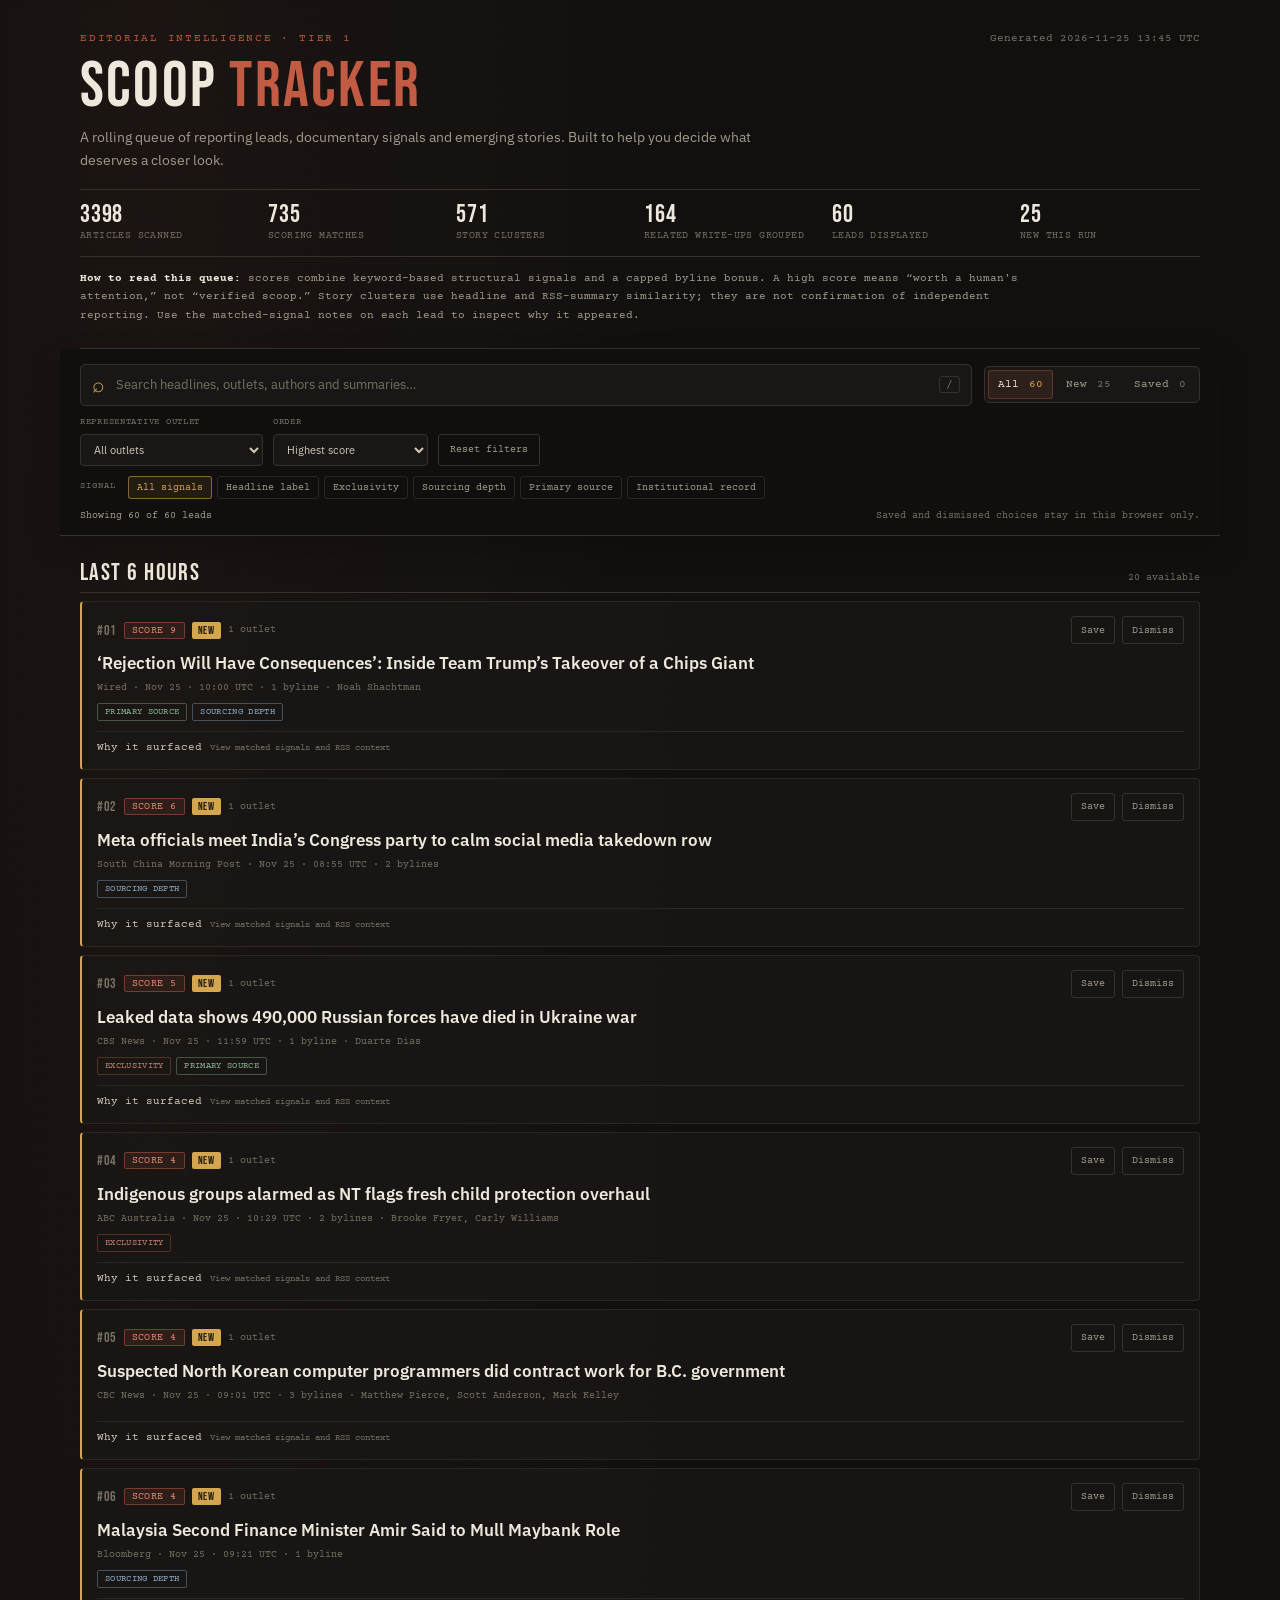
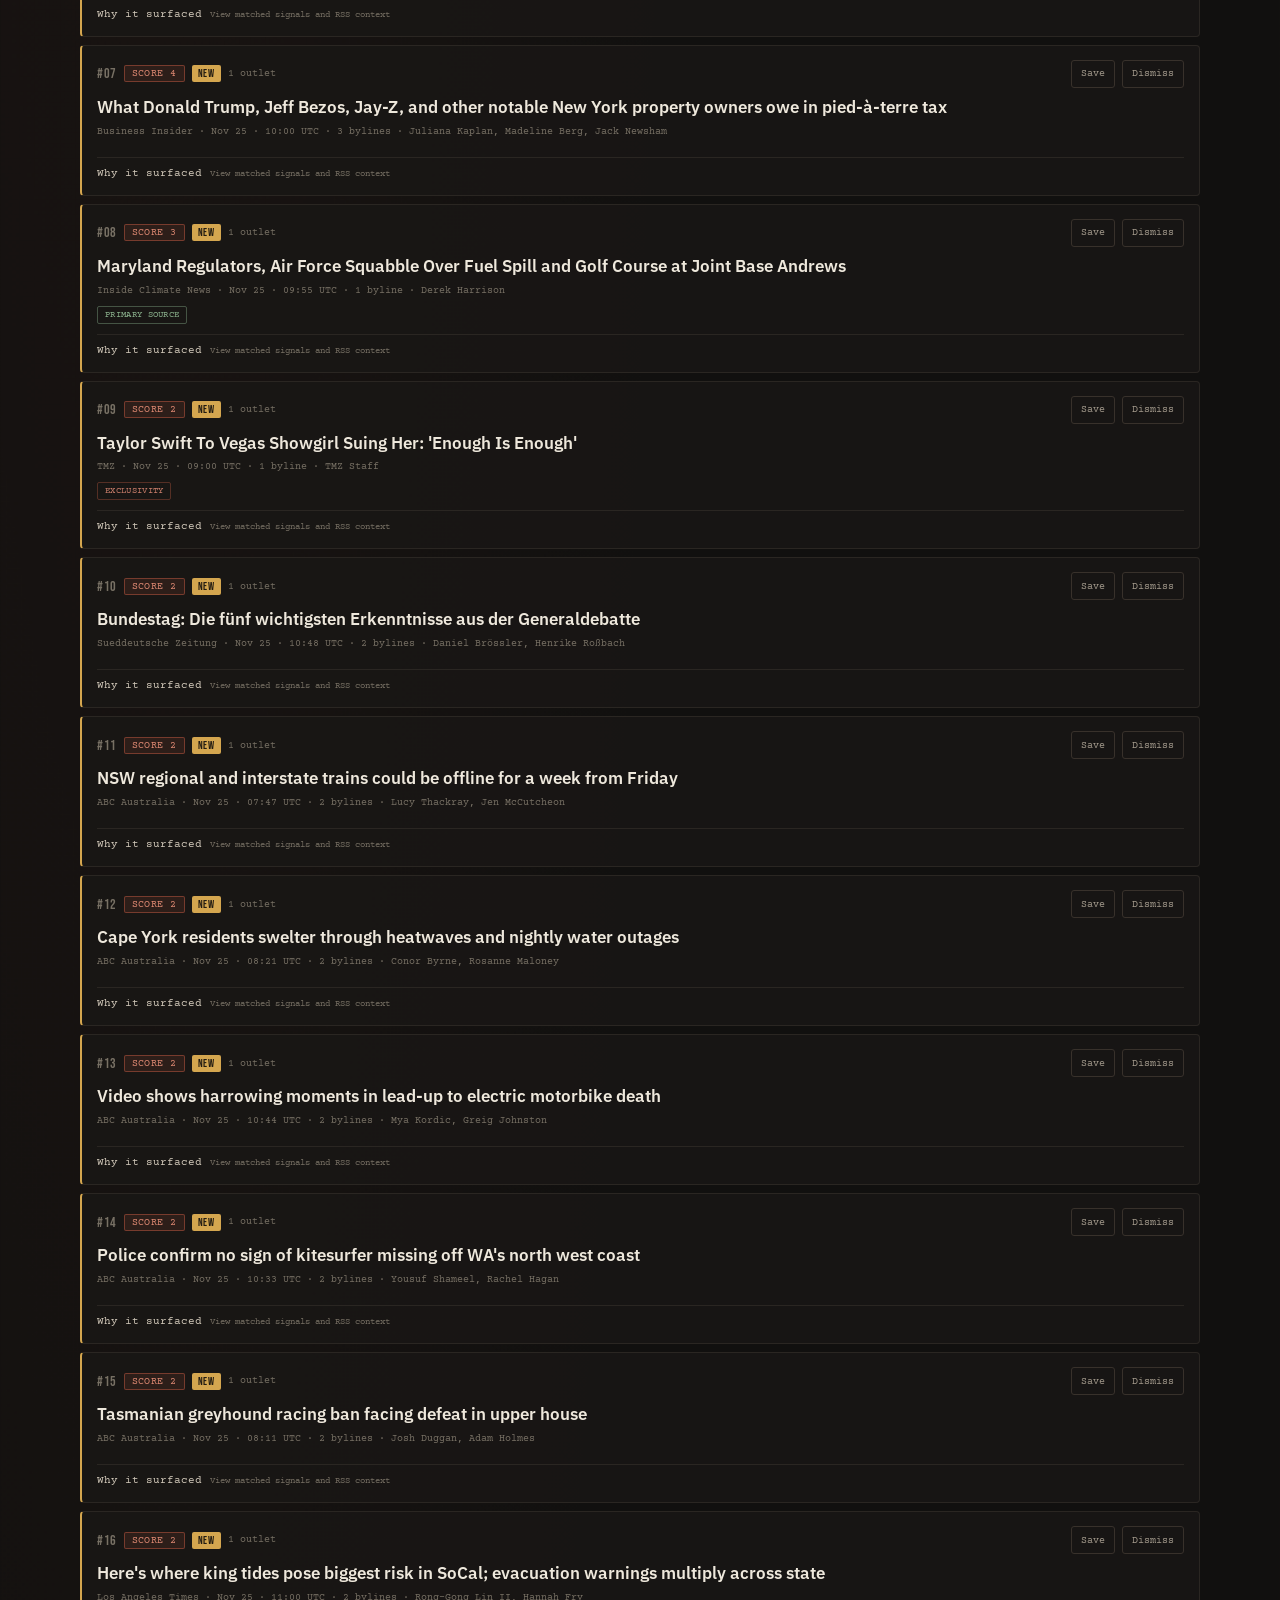
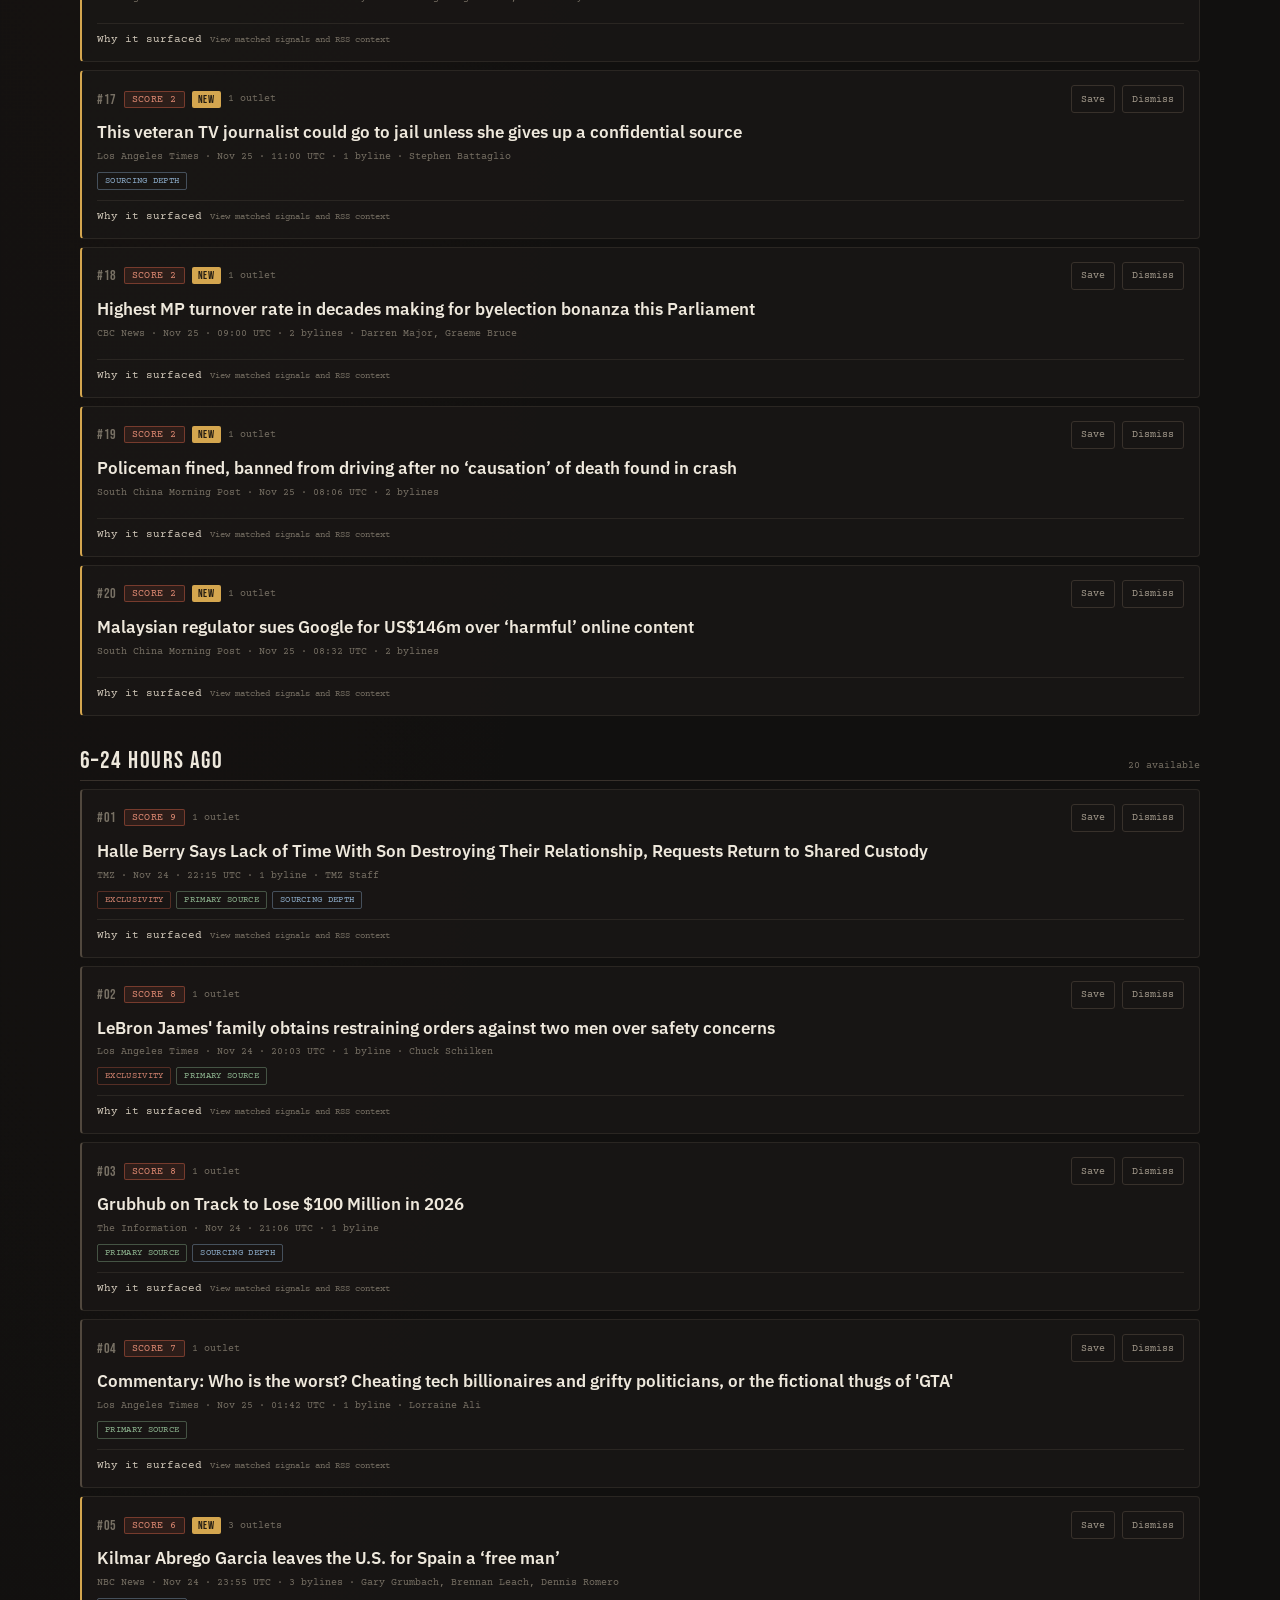
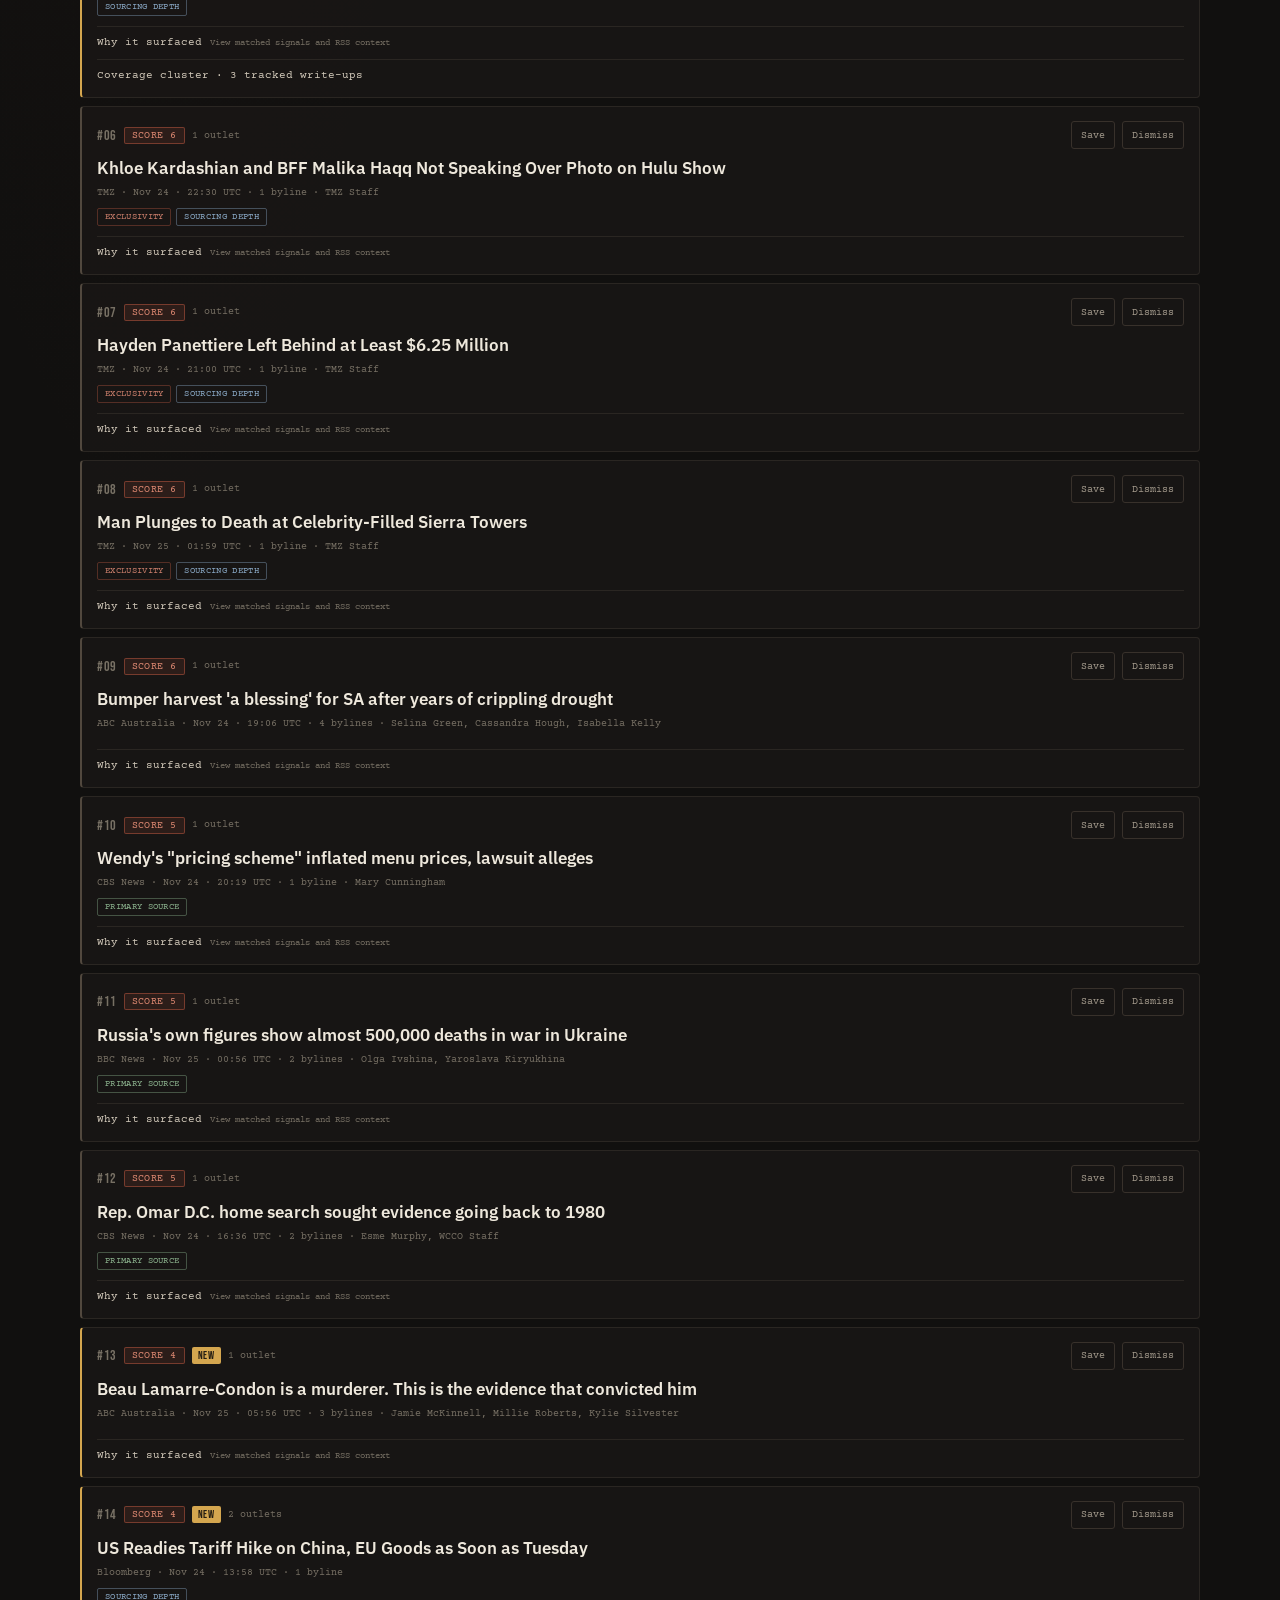
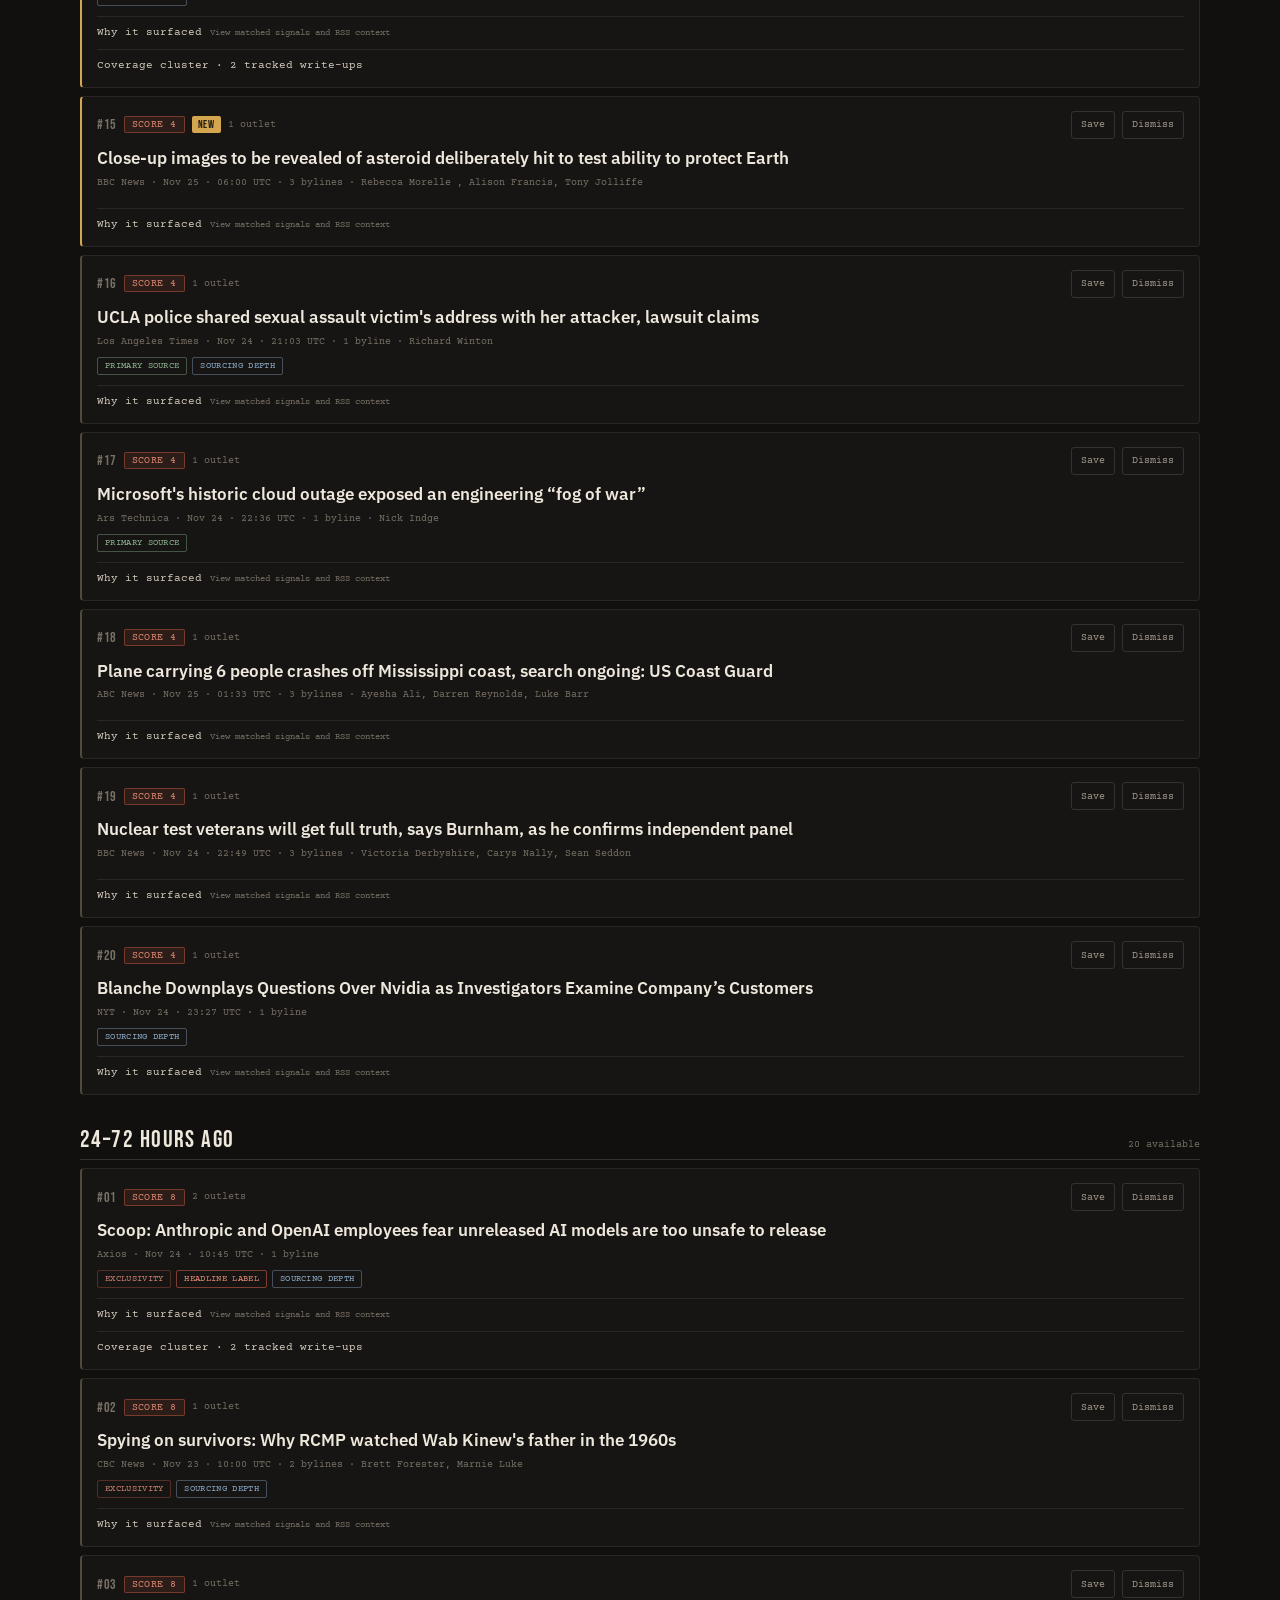
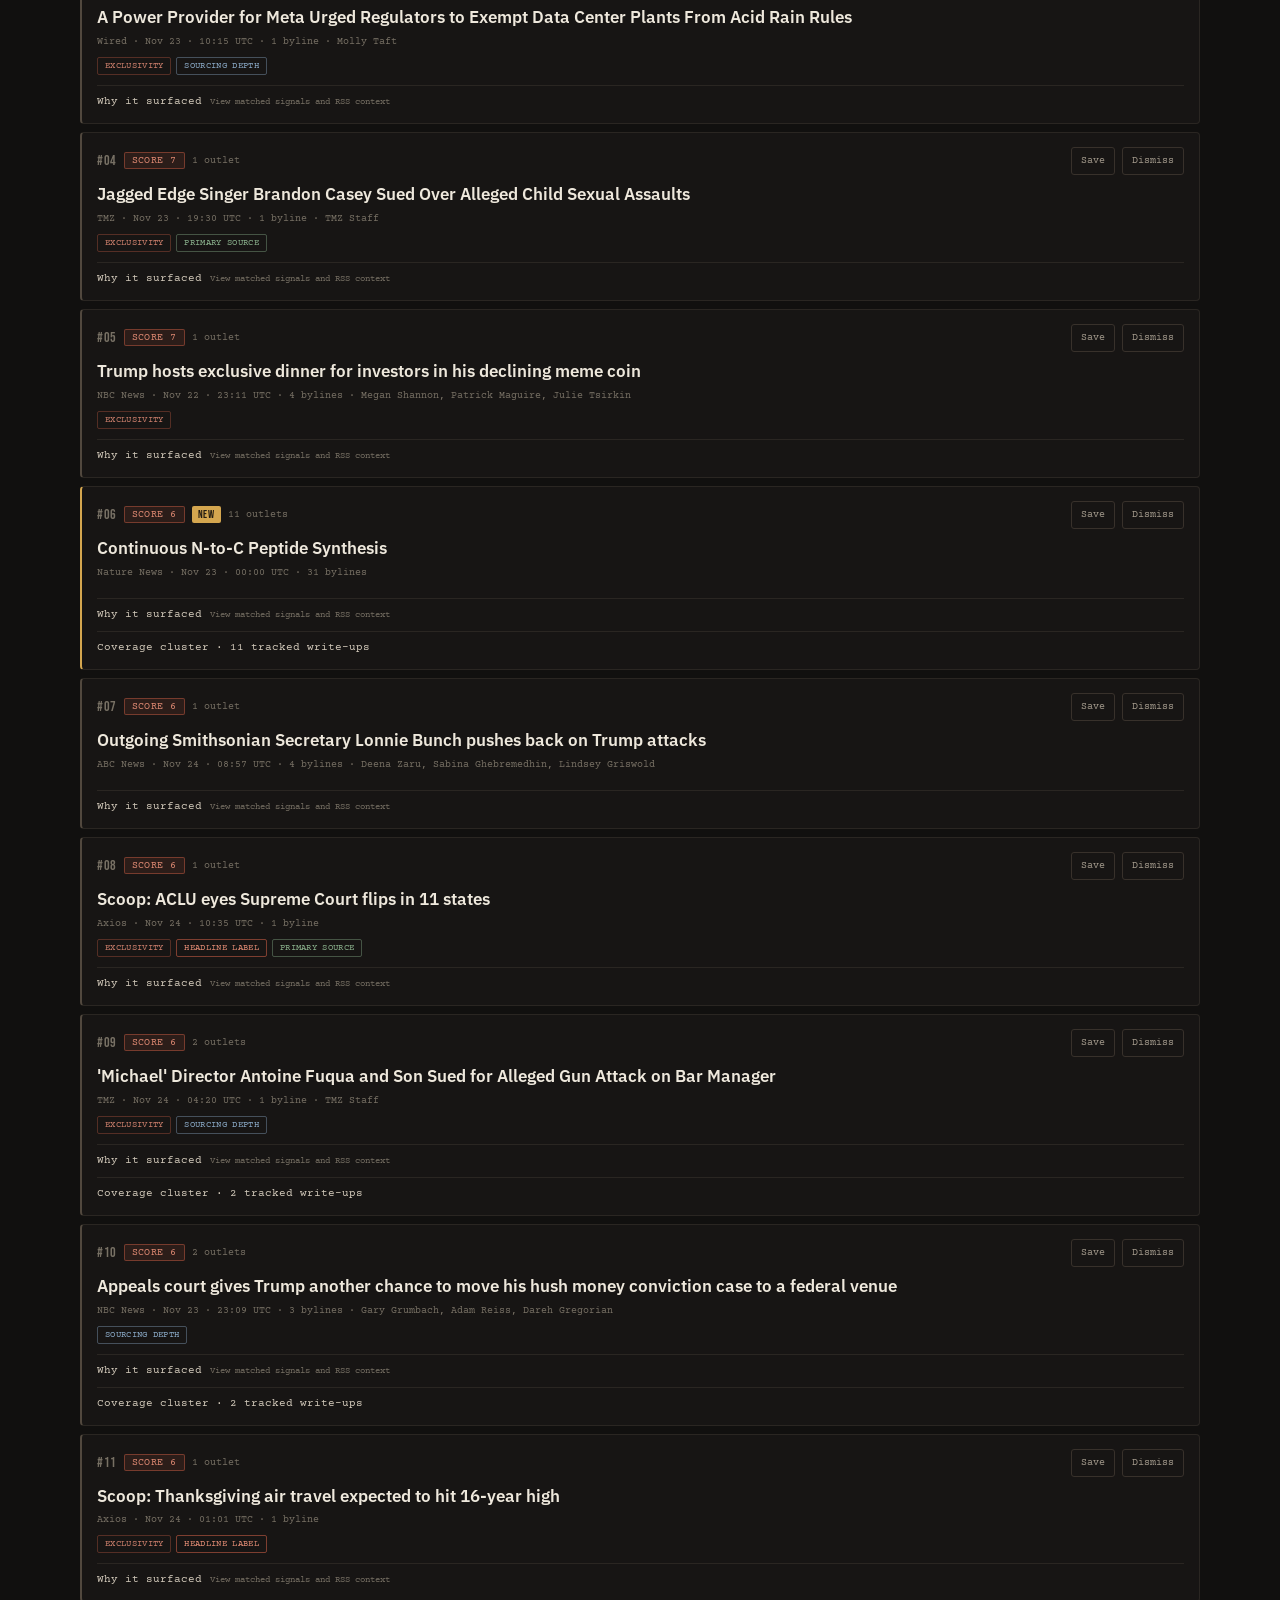
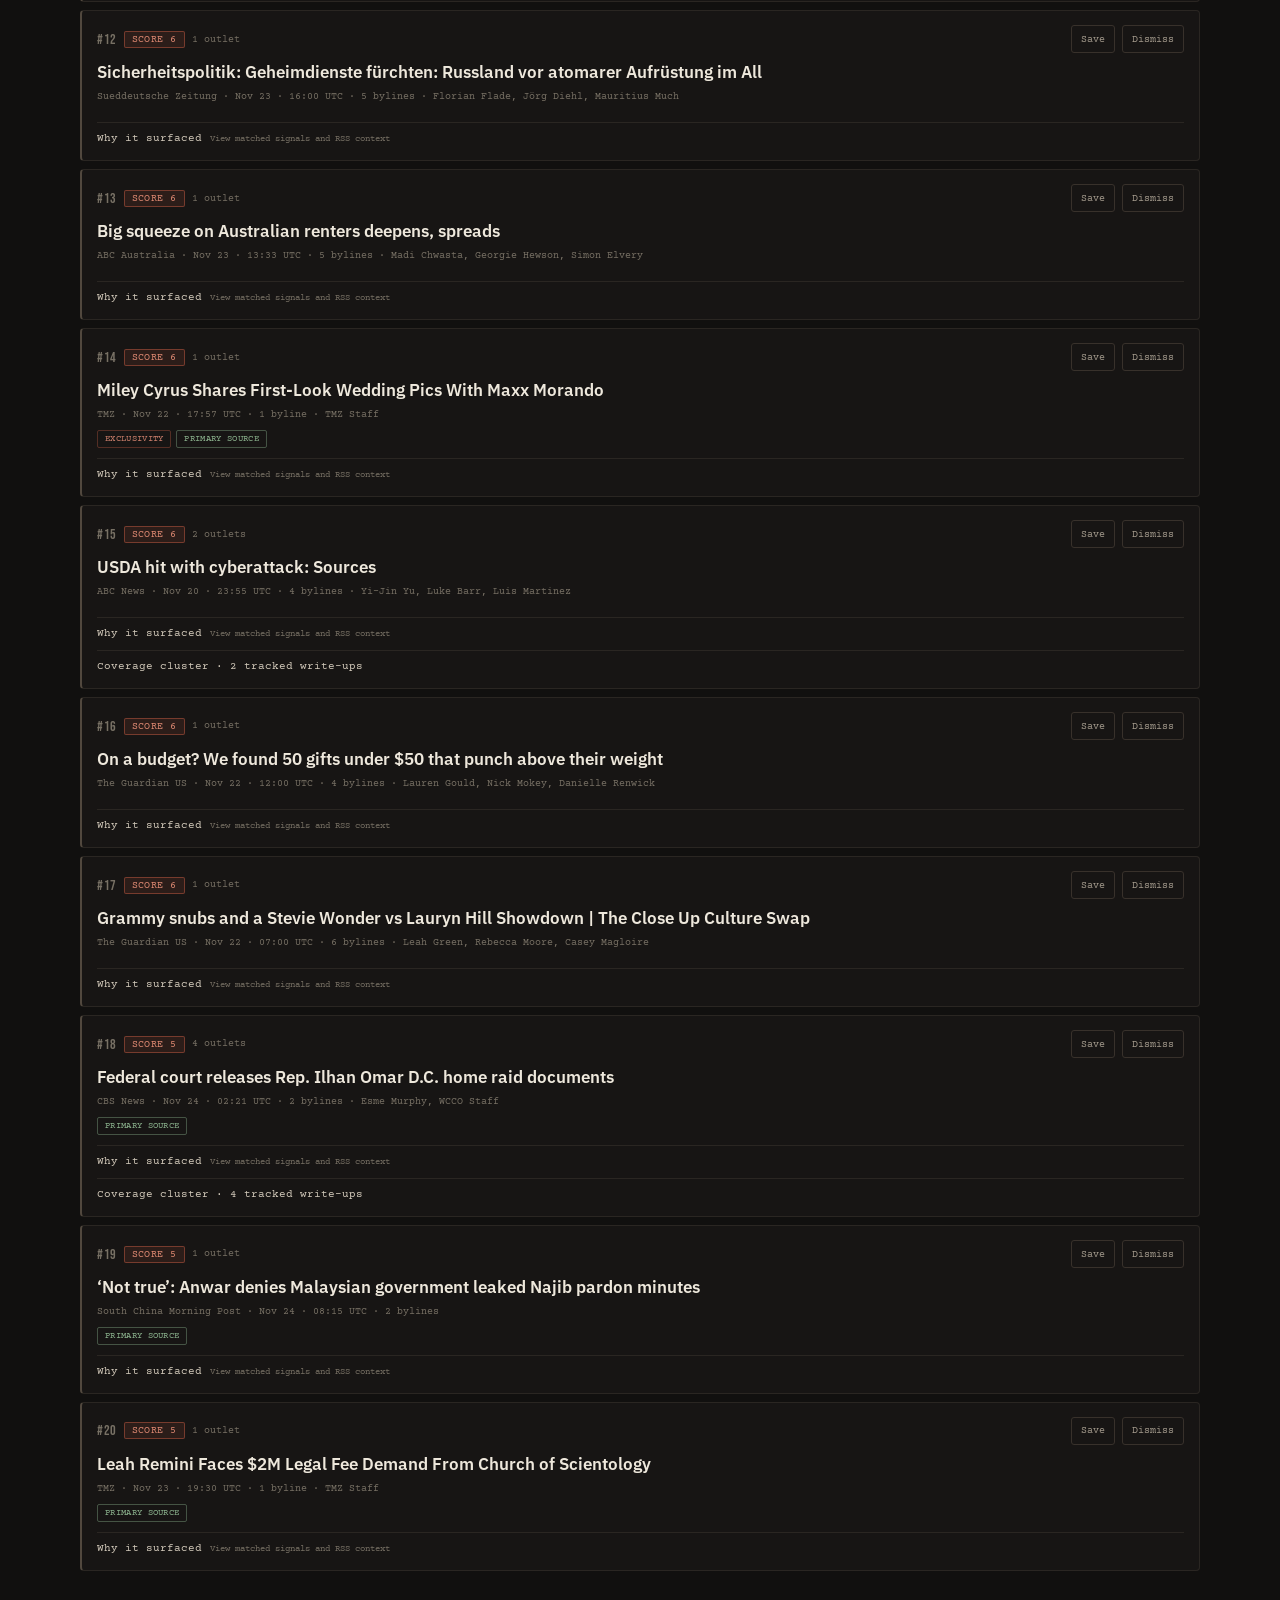
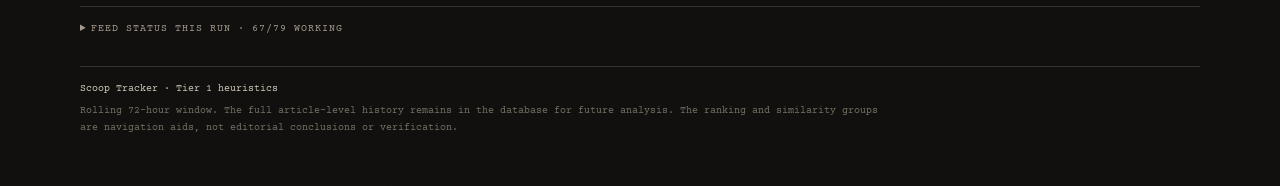
==== scoop_report.html @ 17d6e302 "Scoop tracker run: 2026-11-25 13:45 UTC" ====
<!DOCTYPE html>
<html lang="en">
<head>
<meta charset="UTF-8">
<meta name="viewport" content="width=device-width, initial-scale=1">
<meta name="theme-color" content="#12110f">
<title>Scoop Tracker — Investigative Lead Queue</title>
<link rel="preconnect" href="https://fonts.googleapis.com">
<link rel="preconnect" href="https://fonts.gstatic.com" crossorigin>
<link href="https://fonts.googleapis.com/css2?family=Bebas+Neue&family=Courier+Prime:wght@400;700&family=IBM+Plex+Sans:wght@400;500;600;700&display=swap" rel="stylesheet">
<link rel="stylesheet" href="assets/report.css">
<script src="assets/report.js" defer></script>
</head>
<body>
<div class="wrap">
  <header class="masthead">
    <div class="masthead-top">
      <span class="eyebrow">Editorial intelligence · Tier 1</span>
      <span class="generated">Generated 2026-11-25 13:45 UTC</span>
    </div>
    <h1>SCOOP <span>TRACKER</span></h1>
    <p class="dek">A rolling queue of reporting leads, documentary signals and emerging stories. Built to help you decide what deserves a closer look.</p>
    <div class="stats">
      <div class="stat"><b>3398</b><span>articles scanned</span></div>
      <div class="stat"><b>735</b><span>scoring matches</span></div>
      <div class="stat"><b>571</b><span>story clusters</span></div>
      <div class="stat"><b>164</b><span>related write-ups grouped</span></div>
      <div class="stat"><b>60</b><span>leads displayed</span></div>
      <div class="stat"><b>25</b><span>new this run</span></div>
    </div>
    <div class="score-legend">
      <strong>How to read this queue:</strong> scores combine keyword-based structural signals and a capped byline bonus.
      A high score means “worth a human's attention,” not “verified scoop.” Story clusters use headline and RSS-summary
      similarity; they are not confirmation of independent reporting. Use the matched-signal notes on each lead to inspect
      why it appeared.
    </div>
  </header>

  <section class="triage" aria-label="Story triage controls">
    <div class="triage-primary">
      <label class="search-box" for="story-search">
        <span class="search-icon" aria-hidden="true">⌕</span>
        <input id="story-search" type="search" placeholder="Search headlines, outlets, authors and summaries…" autocomplete="off">
        <kbd>/</kbd>
      </label>
      <div class="view-switch" role="group" aria-label="Story view">
        <button type="button" class="view-button is-active" data-view="all" aria-pressed="true">All <span data-view-count="all">60</span></button>
        <button type="button" class="view-button" data-view="new" aria-pressed="false">New <span data-view-count="new">25</span></button>
        <button type="button" class="view-button" data-view="saved" aria-pressed="false">Saved <span data-view-count="saved">0</span></button>
        <button type="button" class="view-button" data-view="dismissed" aria-pressed="false">Dismissed <span data-view-count="dismissed">0</span></button>
      </div>
    </div>
    <div class="triage-secondary">
      <label class="select-label">Representative outlet
        <select id="source-filter"><option value="">All outlets</option></select>
      </label>
      <label class="select-label">Order
        <select id="sort-by">
          <option value="score">Highest score</option>
          <option value="newest">Newest first</option>
          <option value="source">Outlet A–Z</option>
        </select>
      </label>
      <button type="button" class="reset-button" id="reset-filters">Reset filters</button>
    </div>
    <div class="signal-filter-row">
      <span class="filter-label">Signal</span>
      <div class="signal-filters" id="signal-filters" role="group" aria-label="Filter by signal">
        <button type="button" class="signal-button is-active" data-signal="all" aria-pressed="true">All signals</button>
        <button type="button" class="signal-button" data-signal="headline_label" aria-pressed="false">Headline label</button>
        <button type="button" class="signal-button" data-signal="exclusivity" aria-pressed="false">Exclusivity</button>
        <button type="button" class="signal-button" data-signal="sourcing_depth" aria-pressed="false">Sourcing depth</button>
        <button type="button" class="signal-button" data-signal="primary_source" aria-pressed="false">Primary source</button>
        <button type="button" class="signal-button" data-signal="institutional_record" aria-pressed="false">Institutional record</button>
      </div>
    </div>
    <div class="results-line">
      <span id="results-summary" role="status" aria-live="polite">Showing 60 of 60 leads</span>
      <span class="local-note">Saved and dismissed choices stay in this browser only.</span>
    </div>
  </section>

  <main id="story-results">
    
  <section class="bucket" data-bucket>
    <div class="bucket-heading">
      <h2 class="bucket-title">Last 6 Hours</h2>
      <span class="bucket-count" data-bucket-count>20 shown · 74 available</span>
    </div>
    <div class="story-list">
        <article class="story-card is-new" data-story-card
          data-source="Wired" data-sources="[&quot;Wired&quot;]"
          data-tags="primary_source sourcing_depth" data-new="true"
          data-score="9" data-time="1795600800" data-story-urls="[&quot;https://www.wired.com/story/inside-trumps-demands-to-another-chips-ceo/&quot;]">
          <div class="story-topline">
            <div class="story-rankline">
              <span class="rank">#01</span>
              <span class="score-badge">SCORE 9</span>
              <span class="badge-new">NEW</span>
              <span class="cluster-count">1 outlet</span>
            </div>
            <div class="story-actions">
              <button type="button" class="action-button save-button" data-action="save" aria-pressed="false">Save</button>
              <button type="button" class="action-button dismiss-button" data-action="dismiss">Dismiss</button>
            </div>
          </div>
          <a class="story-title" href="https://www.wired.com/story/inside-trumps-demands-to-another-chips-ceo/" target="_blank" rel="noopener noreferrer">‘Rejection Will Have Consequences’: Inside Team Trump’s Takeover of a Chips Giant</a>
          <div class="meta">Wired · Nov 25 · 10:00 UTC · 1 byline · Noah Shachtman</div>
          <div class="tags"><span class="tag tag-primary_source">primary source</span><span class="tag tag-sourcing_depth">sourcing depth</span></div>
          <details class="story-context">
            <summary>Why it surfaced <span>View matched signals and RSS context</span></summary>
            <div class="context-body">
              <div class="context-section">
                <h3>Matched scoring signals</h3>
                <ul class="signal-explanations"><li><strong>Primary Source.</strong> The text references documentary or first-hand material such as court filings, FOIA, leaked material, whistleblowers or regulatory filings. A mention does not mean the underlying record was independently checked.</li><li><strong>Sourcing Depth.</strong> The text contains language associated with deeper sourcing, such as people familiar with a matter, anonymous sourcing, documents obtained or reviewed, or a declined request for comment. The match does not establish the source&#x27;s quality.</li><li><strong>Byline credit: +0.</strong> No additional-byline bonus was applied.</li></ul>
                <p class="score-caution">The displayed score is the sum of matched keyword markers and any byline bonus. Individual marker weights are not stored in the report database, so this explains the category-level matches rather than claiming an exact phrase-by-phrase breakdown.</p>
              </div>
              <div class="context-section">
                <h3>RSS summary</h3>
                <p class="summary-text">Donald Trump’s dealings with Intel reveal yet another government-led pressure campaign involving a private company, court documents show.</p>
              </div>
            </div>
          </details>
          
        </article>
        <article class="story-card is-new" data-story-card
          data-source="South China Morning Post" data-sources="[&quot;South China Morning Post&quot;]"
          data-tags="sourcing_depth" data-new="true"
          data-score="6" data-time="1795596934" data-story-urls="[&quot;https://www.scmp.com/news/asia/south-asia/article/3375747/meta-officials-meet-indias-congress-party-calm-social-media-takedown-row&quot;]">
          <div class="story-topline">
            <div class="story-rankline">
              <span class="rank">#02</span>
              <span class="score-badge">SCORE 6</span>
              <span class="badge-new">NEW</span>
              <span class="cluster-count">1 outlet</span>
            </div>
            <div class="story-actions">
              <button type="button" class="action-button save-button" data-action="save" aria-pressed="false">Save</button>
              <button type="button" class="action-button dismiss-button" data-action="dismiss">Dismiss</button>
            </div>
          </div>
          <a class="story-title" href="https://www.scmp.com/news/asia/south-asia/article/3375747/meta-officials-meet-indias-congress-party-calm-social-media-takedown-row" target="_blank" rel="noopener noreferrer">Meta officials meet India’s Congress party to calm social media takedown row</a>
          <div class="meta">South China Morning Post · Nov 25 · 08:55 UTC · 2 bylines</div>
          <div class="tags"><span class="tag tag-sourcing_depth">sourcing depth</span></div>
          <details class="story-context">
            <summary>Why it surfaced <span>View matched signals and RSS context</span></summary>
            <div class="context-body">
              <div class="context-section">
                <h3>Matched scoring signals</h3>
                <ul class="signal-explanations"><li><strong>Sourcing Depth.</strong> The text contains language associated with deeper sourcing, such as people familiar with a matter, anonymous sourcing, documents obtained or reviewed, or a declined request for comment. The match does not establish the source&#x27;s quality.</li><li><strong>Byline credit: +2.</strong> 2 bylines; the bonus is two points per additional byline, capped at six.</li></ul>
                <p class="score-caution">The displayed score is the sum of matched keyword markers and any byline bonus. Individual marker weights are not stored in the report database, so this explains the category-level matches rather than claiming an exact phrase-by-phrase breakdown.</p>
              </div>
              <div class="context-section">
                <h3>RSS summary</h3>
                <p class="summary-text">Meta Platforms’ top executives in India held closed-door talks ⁠with the country’s opposition Congress party as the two sides try to defuse protests against the US firm’s content moderation practices, four people familiar with the matter have said. Meta’s Aman Jain and Natasha Jog, two key executives in India, represented the company at the meeting at Congress headquarters on ‌Tuesday, one person said. They raised concerns about protests targeting Meta’s offices and the depiction of CEO Mark...</p>
              </div>
            </div>
          </details>
          
        </article>
        <article class="story-card is-new" data-story-card
          data-source="CBS News" data-sources="[&quot;CBS News&quot;]"
          data-tags="exclusivity primary_source" data-new="true"
          data-score="5" data-time="1795607994" data-story-urls="[&quot;https://www.cbsnews.com/news/russia-ukraine-war-russian-soldier-death-toll-data-leak/&quot;]">
          <div class="story-topline">
            <div class="story-rankline">
              <span class="rank">#03</span>
              <span class="score-badge">SCORE 5</span>
              <span class="badge-new">NEW</span>
              <span class="cluster-count">1 outlet</span>
            </div>
            <div class="story-actions">
              <button type="button" class="action-button save-button" data-action="save" aria-pressed="false">Save</button>
              <button type="button" class="action-button dismiss-button" data-action="dismiss">Dismiss</button>
            </div>
          </div>
          <a class="story-title" href="https://www.cbsnews.com/news/russia-ukraine-war-russian-soldier-death-toll-data-leak/" target="_blank" rel="noopener noreferrer">Leaked data shows 490,000 Russian forces have died in Ukraine war</a>
          <div class="meta">CBS News · Nov 25 · 11:59 UTC · 1 byline · Duarte  Dias</div>
          <div class="tags"><span class="tag tag-exclusivity">exclusivity</span><span class="tag tag-primary_source">primary source</span></div>
          <details class="story-context">
            <summary>Why it surfaced <span>View matched signals and RSS context</span></summary>
            <div class="context-body">
              <div class="context-section">
                <h3>Matched scoring signals</h3>
                <ul class="signal-explanations"><li><strong>Exclusivity.</strong> Exclusivity language appears in the headline, RSS summary or extracted article text—for example “exclusive”, “can reveal” or “has obtained”. The wording can be self-asserted.</li><li><strong>Primary Source.</strong> The text references documentary or first-hand material such as court filings, FOIA, leaked material, whistleblowers or regulatory filings. A mention does not mean the underlying record was independently checked.</li><li><strong>Byline credit: +0.</strong> No additional-byline bonus was applied.</li></ul>
                <p class="score-caution">The displayed score is the sum of matched keyword markers and any byline bonus. Individual marker weights are not stored in the report database, so this explains the category-level matches rather than claiming an exact phrase-by-phrase breakdown.</p>
              </div>
              <div class="context-section">
                <h3>RSS summary</h3>
                <p class="summary-text">Russian government data obtained by pro-Ukraine hackers and analyzed by the BBC indicates that Russia has lost at least 490,334 soldiers during its war on Ukraine.</p>
              </div>
            </div>
          </details>
          
        </article>
        <article class="story-card is-new" data-story-card
          data-source="ABC Australia" data-sources="[&quot;ABC Australia&quot;]"
          data-tags="exclusivity" data-new="true"
          data-score="4" data-time="1795602549" data-story-urls="[&quot;https://www.abc.net.au/news/2026-11-25/indigenous-advocates-concerned-about-child-protection-overhaul/107424898&quot;]">
          <div class="story-topline">
            <div class="story-rankline">
              <span class="rank">#04</span>
              <span class="score-badge">SCORE 4</span>
              <span class="badge-new">NEW</span>
              <span class="cluster-count">1 outlet</span>
            </div>
            <div class="story-actions">
              <button type="button" class="action-button save-button" data-action="save" aria-pressed="false">Save</button>
              <button type="button" class="action-button dismiss-button" data-action="dismiss">Dismiss</button>
            </div>
          </div>
          <a class="story-title" href="https://www.abc.net.au/news/2026-11-25/indigenous-advocates-concerned-about-child-protection-overhaul/107424898" target="_blank" rel="noopener noreferrer">Indigenous groups alarmed as NT flags fresh child protection overhaul</a>
          <div class="meta">ABC Australia · Nov 25 · 10:29 UTC · 2 bylines · Brooke Fryer, Carly Williams</div>
          <div class="tags"><span class="tag tag-exclusivity">exclusivity</span></div>
          <details class="story-context">
            <summary>Why it surfaced <span>View matched signals and RSS context</span></summary>
            <div class="context-body">
              <div class="context-section">
                <h3>Matched scoring signals</h3>
                <ul class="signal-explanations"><li><strong>Exclusivity.</strong> Exclusivity language appears in the headline, RSS summary or extracted article text—for example “exclusive”, “can reveal” or “has obtained”. The wording can be self-asserted.</li><li><strong>Byline credit: +2.</strong> 2 bylines; the bonus is two points per additional byline, capped at six.</li></ul>
                <p class="score-caution">The displayed score is the sum of matched keyword markers and any byline bonus. Individual marker weights are not stored in the report database, so this explains the category-level matches rather than claiming an exact phrase-by-phrase breakdown.</p>
              </div>
              <div class="context-section">
                <h3>RSS summary</h3>
                <p class="summary-text">The Northern Territory is considering further child protection changes that would limit judicial oversight of care arrangements and give child protection workers the ability to issue domestic violence orders, the ABC can reveal.</p>
              </div>
            </div>
          </details>
          
        </article>
        <article class="story-card is-new" data-story-card
          data-source="CBC News" data-sources="[&quot;CBC News&quot;]"
          data-tags="" data-new="true"
          data-score="4" data-time="1795597307" data-story-urls="[&quot;https://www.cbc.ca/news/canada/suspected-north-korean-computer-programmers-british-columbia-government-9.7433830?cmp=rss&quot;]">
          <div class="story-topline">
            <div class="story-rankline">
              <span class="rank">#05</span>
              <span class="score-badge">SCORE 4</span>
              <span class="badge-new">NEW</span>
              <span class="cluster-count">1 outlet</span>
            </div>
            <div class="story-actions">
              <button type="button" class="action-button save-button" data-action="save" aria-pressed="false">Save</button>
              <button type="button" class="action-button dismiss-button" data-action="dismiss">Dismiss</button>
            </div>
          </div>
          <a class="story-title" href="https://www.cbc.ca/news/canada/suspected-north-korean-computer-programmers-british-columbia-government-9.7433830?cmp=rss" target="_blank" rel="noopener noreferrer">Suspected North Korean computer programmers did contract work for B.C. government</a>
          <div class="meta">CBC News · Nov 25 · 09:01 UTC · 3 bylines · Matthew Pierce, Scott Anderson, Mark Kelley</div>
          <div class="tags"></div>
          <details class="story-context">
            <summary>Why it surfaced <span>View matched signals and RSS context</span></summary>
            <div class="context-body">
              <div class="context-section">
                <h3>Matched scoring signals</h3>
                <ul class="signal-explanations"><li><strong>Byline credit: +4.</strong> 3 bylines; the bonus is two points per additional byline, capped at six.</li></ul>
                <p class="score-caution">The displayed score is the sum of matched keyword markers and any byline bonus. Individual marker weights are not stored in the report database, so this explains the category-level matches rather than claiming an exact phrase-by-phrase breakdown.</p>
              </div>
              <div class="context-section">
                <h3>RSS summary</h3>
                <p class="summary-empty">No RSS summary was supplied by this outlet.</p>
              </div>
            </div>
          </details>
          
        </article>
        <article class="story-card is-new" data-story-card
          data-source="Bloomberg" data-sources="[&quot;Bloomberg&quot;]"
          data-tags="sourcing_depth" data-new="true"
          data-score="4" data-time="1795598517" data-story-urls="[&quot;https://www.bloomberg.com/news/articles/2026-11-25/malaysia-second-finance-minister-amir-said-to-mull-maybank-role&quot;]">
          <div class="story-topline">
            <div class="story-rankline">
              <span class="rank">#06</span>
              <span class="score-badge">SCORE 4</span>
              <span class="badge-new">NEW</span>
              <span class="cluster-count">1 outlet</span>
            </div>
            <div class="story-actions">
              <button type="button" class="action-button save-button" data-action="save" aria-pressed="false">Save</button>
              <button type="button" class="action-button dismiss-button" data-action="dismiss">Dismiss</button>
            </div>
          </div>
          <a class="story-title" href="https://www.bloomberg.com/news/articles/2026-11-25/malaysia-second-finance-minister-amir-said-to-mull-maybank-role" target="_blank" rel="noopener noreferrer">Malaysia Second Finance Minister Amir Said to Mull Maybank Role</a>
          <div class="meta">Bloomberg · Nov 25 · 09:21 UTC · 1 byline</div>
          <div class="tags"><span class="tag tag-sourcing_depth">sourcing depth</span></div>
          <details class="story-context">
            <summary>Why it surfaced <span>View matched signals and RSS context</span></summary>
            <div class="context-body">
              <div class="context-section">
                <h3>Matched scoring signals</h3>
                <ul class="signal-explanations"><li><strong>Sourcing Depth.</strong> The text contains language associated with deeper sourcing, such as people familiar with a matter, anonymous sourcing, documents obtained or reviewed, or a declined request for comment. The match does not establish the source&#x27;s quality.</li><li><strong>Byline credit: +0.</strong> No additional-byline bonus was applied.</li></ul>
                <p class="score-caution">The displayed score is the sum of matched keyword markers and any byline bonus. Individual marker weights are not stored in the report database, so this explains the category-level matches rather than claiming an exact phrase-by-phrase breakdown.</p>
              </div>
              <div class="context-section">
                <h3>RSS summary</h3>
                <p class="summary-text">Malaysia’s Second Finance Minister Amir Hamzah, a key architect of the nation’s fiscal reforms, is considering joining the country’s biggest bank, Malayan Banking Bhd., when his term as a senator ends next month, according to people familiar with the matter.</p>
              </div>
            </div>
          </details>
          
        </article>
        <article class="story-card is-new" data-story-card
          data-source="Business Insider" data-sources="[&quot;Business Insider&quot;]"
          data-tags="" data-new="true"
          data-score="4" data-time="1795600802" data-story-urls="[&quot;https://www.businessinsider.com/new-york-pied-a-terre-tax-trump-bezos-jay-z-2026-11&quot;]">
          <div class="story-topline">
            <div class="story-rankline">
              <span class="rank">#07</span>
              <span class="score-badge">SCORE 4</span>
              <span class="badge-new">NEW</span>
              <span class="cluster-count">1 outlet</span>
            </div>
            <div class="story-actions">
              <button type="button" class="action-button save-button" data-action="save" aria-pressed="false">Save</button>
              <button type="button" class="action-button dismiss-button" data-action="dismiss">Dismiss</button>
            </div>
          </div>
          <a class="story-title" href="https://www.businessinsider.com/new-york-pied-a-terre-tax-trump-bezos-jay-z-2026-11" target="_blank" rel="noopener noreferrer">What Donald Trump, Jeff Bezos, Jay-Z, and other notable New York property owners owe in pied-à-terre tax</a>
          <div class="meta">Business Insider · Nov 25 · 10:00 UTC · 3 bylines · Juliana Kaplan, Madeline Berg, Jack Newsham</div>
          <div class="tags"></div>
          <details class="story-context">
            <summary>Why it surfaced <span>View matched signals and RSS context</span></summary>
            <div class="context-body">
              <div class="context-section">
                <h3>Matched scoring signals</h3>
                <ul class="signal-explanations"><li><strong>Byline credit: +4.</strong> 3 bylines; the bonus is two points per additional byline, capped at six.</li></ul>
                <p class="score-caution">The displayed score is the sum of matched keyword markers and any byline bonus. Individual marker weights are not stored in the report database, so this explains the category-level matches rather than claiming an exact phrase-by-phrase breakdown.</p>
              </div>
              <div class="context-section">
                <h3>RSS summary</h3>
                <p class="summary-text">New York City will start charging wealthy part-time residents in January. Jeff Bezos and Donald Trump got bills.</p>
              </div>
            </div>
          </details>
          
        </article>
        <article class="story-card is-new" data-story-card
          data-source="Inside Climate News" data-sources="[&quot;Inside Climate News&quot;]"
          data-tags="primary_source" data-new="true"
          data-score="3" data-time="1795600500" data-story-urls="[&quot;https://insideclimatenews.org/news/25112026/joint-base-andrews-jet-fuel-spill-cleanup-golf-course-renovation/&quot;]">
          <div class="story-topline">
            <div class="story-rankline">
              <span class="rank">#08</span>
              <span class="score-badge">SCORE 3</span>
              <span class="badge-new">NEW</span>
              <span class="cluster-count">1 outlet</span>
            </div>
            <div class="story-actions">
              <button type="button" class="action-button save-button" data-action="save" aria-pressed="false">Save</button>
              <button type="button" class="action-button dismiss-button" data-action="dismiss">Dismiss</button>
            </div>
          </div>
          <a class="story-title" href="https://insideclimatenews.org/news/25112026/joint-base-andrews-jet-fuel-spill-cleanup-golf-course-renovation/" target="_blank" rel="noopener noreferrer">Maryland Regulators, Air Force Squabble Over Fuel Spill and Golf Course at Joint Base Andrews</a>
          <div class="meta">Inside Climate News · Nov 25 · 09:55 UTC · 1 byline · Derek Harrison</div>
          <div class="tags"><span class="tag tag-primary_source">primary source</span></div>
          <details class="story-context">
            <summary>Why it surfaced <span>View matched signals and RSS context</span></summary>
            <div class="context-body">
              <div class="context-section">
                <h3>Matched scoring signals</h3>
                <ul class="signal-explanations"><li><strong>Primary Source.</strong> The text references documentary or first-hand material such as court filings, FOIA, leaked material, whistleblowers or regulatory filings. A mention does not mean the underlying record was independently checked.</li><li><strong>Byline credit: +0.</strong> No additional-byline bonus was applied.</li></ul>
                <p class="score-caution">The displayed score is the sum of matched keyword markers and any byline bonus. Individual marker weights are not stored in the report database, so this explains the category-level matches rather than claiming an exact phrase-by-phrase breakdown.</p>
              </div>
              <div class="context-section">
                <h3>RSS summary</h3>
                <p class="summary-text">Recent testing at Joint Base Andrews found a thick layer of jet fuel beneath the airfield, eight months after a spill was detected near Piscataway Creek. But the Air Force and Maryland environmental regulators remain at odds over basic facts of the spill, such as how much fuel was leaked and whether the base skipped […]</p>
              </div>
            </div>
          </details>
          
        </article>
        <article class="story-card is-new" data-story-card
          data-source="TMZ" data-sources="[&quot;TMZ&quot;]"
          data-tags="exclusivity" data-new="true"
          data-score="2" data-time="1795597216" data-story-urls="[&quot;https://www.tmz.com/2026/11/25/taylor-swift-says-enough-is-enough-to-vegas-showgirl-suing-her/&quot;]">
          <div class="story-topline">
            <div class="story-rankline">
              <span class="rank">#09</span>
              <span class="score-badge">SCORE 2</span>
              <span class="badge-new">NEW</span>
              <span class="cluster-count">1 outlet</span>
            </div>
            <div class="story-actions">
              <button type="button" class="action-button save-button" data-action="save" aria-pressed="false">Save</button>
              <button type="button" class="action-button dismiss-button" data-action="dismiss">Dismiss</button>
            </div>
          </div>
          <a class="story-title" href="https://www.tmz.com/2026/11/25/taylor-swift-says-enough-is-enough-to-vegas-showgirl-suing-her/" target="_blank" rel="noopener noreferrer">Taylor Swift To Vegas Showgirl Suing Her: &#x27;Enough Is Enough&#x27;</a>
          <div class="meta">TMZ · Nov 25 · 09:00 UTC · 1 byline · TMZ Staff</div>
          <div class="tags"><span class="tag tag-exclusivity">exclusivity</span></div>
          <details class="story-context">
            <summary>Why it surfaced <span>View matched signals and RSS context</span></summary>
            <div class="context-body">
              <div class="context-section">
                <h3>Matched scoring signals</h3>
                <ul class="signal-explanations"><li><strong>Exclusivity.</strong> Exclusivity language appears in the headline, RSS summary or extracted article text—for example “exclusive”, “can reveal” or “has obtained”. The wording can be self-asserted.</li><li><strong>Byline credit: +0.</strong> No additional-byline bonus was applied.</li></ul>
                <p class="score-caution">The displayed score is the sum of matched keyword markers and any byline bonus. Individual marker weights are not stored in the report database, so this explains the category-level matches rather than claiming an exact phrase-by-phrase breakdown.</p>
              </div>
              <div class="context-section">
                <h3>RSS summary</h3>
                <p class="summary-text">Taylor Swift is sick and tired of dealing with the Las Vegas showgirl suing her over her latest album … and she&#x27;s asking a judge to intervene, TMZ has learned. In new court docs, the entertainer scoffs at showgirl Maren Wade&#x27;s latest attempt to…</p>
              </div>
            </div>
          </details>
          
        </article>
        <article class="story-card is-new" data-story-card
          data-source="Sueddeutsche Zeitung" data-sources="[&quot;Sueddeutsche Zeitung&quot;]"
          data-tags="" data-new="true"
          data-score="2" data-time="1795603732" data-story-urls="[&quot;https://www.sueddeutsche.de/politik/bundestag-generaldebatte-haushalt-friedrich-merz-wichtigste-erkenntnisse-li.3585872&quot;]">
          <div class="story-topline">
            <div class="story-rankline">
              <span class="rank">#10</span>
              <span class="score-badge">SCORE 2</span>
              <span class="badge-new">NEW</span>
              <span class="cluster-count">1 outlet</span>
            </div>
            <div class="story-actions">
              <button type="button" class="action-button save-button" data-action="save" aria-pressed="false">Save</button>
              <button type="button" class="action-button dismiss-button" data-action="dismiss">Dismiss</button>
            </div>
          </div>
          <a class="story-title" href="https://www.sueddeutsche.de/politik/bundestag-generaldebatte-haushalt-friedrich-merz-wichtigste-erkenntnisse-li.3585872" target="_blank" rel="noopener noreferrer">Bundestag: Die fünf wichtigsten Erkenntnisse aus der Generaldebatte</a>
          <div class="meta">Sueddeutsche Zeitung · Nov 25 · 10:48 UTC · 2 bylines · Daniel Brössler, Henrike Roßbach</div>
          <div class="tags"></div>
          <details class="story-context">
            <summary>Why it surfaced <span>View matched signals and RSS context</span></summary>
            <div class="context-body">
              <div class="context-section">
                <h3>Matched scoring signals</h3>
                <ul class="signal-explanations"><li><strong>Byline credit: +2.</strong> 2 bylines; the bonus is two points per additional byline, capped at six.</li></ul>
                <p class="score-caution">The displayed score is the sum of matched keyword markers and any byline bonus. Individual marker weights are not stored in the report database, so this explains the category-level matches rather than claiming an exact phrase-by-phrase breakdown.</p>
              </div>
              <div class="context-section">
                <h3>RSS summary</h3>
                <p class="summary-text">Die Generaldebatte ist der Höhepunkt der Haushaltswoche. Wie Kanzler Merz seine Haushaltspolitik erklärt, an welchen Stellen er sich ehrlich macht und mit welcher Strategie die AfD ihn angreift: ein Überblick.</p>
              </div>
            </div>
          </details>
          
        </article>
        <article class="story-card is-new" data-story-card
          data-source="ABC Australia" data-sources="[&quot;ABC Australia&quot;]"
          data-tags="" data-new="true"
          data-score="2" data-time="1795592873" data-story-urls="[&quot;https://www.abc.net.au/news/2026-11-25/train-disruptions-nsw-strike-planned/107425948&quot;]">
          <div class="story-topline">
            <div class="story-rankline">
              <span class="rank">#11</span>
              <span class="score-badge">SCORE 2</span>
              <span class="badge-new">NEW</span>
              <span class="cluster-count">1 outlet</span>
            </div>
            <div class="story-actions">
              <button type="button" class="action-button save-button" data-action="save" aria-pressed="false">Save</button>
              <button type="button" class="action-button dismiss-button" data-action="dismiss">Dismiss</button>
            </div>
          </div>
          <a class="story-title" href="https://www.abc.net.au/news/2026-11-25/train-disruptions-nsw-strike-planned/107425948" target="_blank" rel="noopener noreferrer">NSW regional and interstate trains could be offline for a week from Friday</a>
          <div class="meta">ABC Australia · Nov 25 · 07:47 UTC · 2 bylines · Lucy Thackray, Jen McCutcheon</div>
          <div class="tags"></div>
          <details class="story-context">
            <summary>Why it surfaced <span>View matched signals and RSS context</span></summary>
            <div class="context-body">
              <div class="context-section">
                <h3>Matched scoring signals</h3>
                <ul class="signal-explanations"><li><strong>Byline credit: +2.</strong> 2 bylines; the bonus is two points per additional byline, capped at six.</li></ul>
                <p class="score-caution">The displayed score is the sum of matched keyword markers and any byline bonus. Individual marker weights are not stored in the report database, so this explains the category-level matches rather than claiming an exact phrase-by-phrase breakdown.</p>
              </div>
              <div class="context-section">
                <h3>RSS summary</h3>
                <p class="summary-text">NSW regional and interstate passenger train services are set to be suspended for a week due to industrial action, with the rail network operator warning major disruptions to freight services will also affect supply chains.</p>
              </div>
            </div>
          </details>
          
        </article>
        <article class="story-card is-new" data-story-card
          data-source="ABC Australia" data-sources="[&quot;ABC Australia&quot;]"
          data-tags="" data-new="true"
          data-score="2" data-time="1795594866" data-story-urls="[&quot;https://www.abc.net.au/news/2026-11-25/cape-york-residents-swelter-heatwaves-water-outages/107426388&quot;]">
          <div class="story-topline">
            <div class="story-rankline">
              <span class="rank">#12</span>
              <span class="score-badge">SCORE 2</span>
              <span class="badge-new">NEW</span>
              <span class="cluster-count">1 outlet</span>
            </div>
            <div class="story-actions">
              <button type="button" class="action-button save-button" data-action="save" aria-pressed="false">Save</button>
              <button type="button" class="action-button dismiss-button" data-action="dismiss">Dismiss</button>
            </div>
          </div>
          <a class="story-title" href="https://www.abc.net.au/news/2026-11-25/cape-york-residents-swelter-heatwaves-water-outages/107426388" target="_blank" rel="noopener noreferrer">Cape York residents swelter through heatwaves and nightly water outages</a>
          <div class="meta">ABC Australia · Nov 25 · 08:21 UTC · 2 bylines · Conor Byrne, Rosanne Maloney</div>
          <div class="tags"></div>
          <details class="story-context">
            <summary>Why it surfaced <span>View matched signals and RSS context</span></summary>
            <div class="context-body">
              <div class="context-section">
                <h3>Matched scoring signals</h3>
                <ul class="signal-explanations"><li><strong>Byline credit: +2.</strong> 2 bylines; the bonus is two points per additional byline, capped at six.</li></ul>
                <p class="score-caution">The displayed score is the sum of matched keyword markers and any byline bonus. Individual marker weights are not stored in the report database, so this explains the category-level matches rather than claiming an exact phrase-by-phrase breakdown.</p>
              </div>
              <div class="context-section">
                <h3>RSS summary</h3>
                <p class="summary-text">There are fears for the elderly and people living with disabilities during rolling last-minute water outages in an effort to recharge reservoirs at the hottest time of the year.</p>
              </div>
            </div>
          </details>
          
        </article>
        <article class="story-card is-new" data-story-card
          data-source="ABC Australia" data-sources="[&quot;ABC Australia&quot;]"
          data-tags="" data-new="true"
          data-score="2" data-time="1795603487" data-story-urls="[&quot;https://www.abc.net.au/news/2026-11-25/edgewater-electric-motorbike-death-trial-police-aerial-vision/107427646&quot;]">
          <div class="story-topline">
            <div class="story-rankline">
              <span class="rank">#13</span>
              <span class="score-badge">SCORE 2</span>
              <span class="badge-new">NEW</span>
              <span class="cluster-count">1 outlet</span>
            </div>
            <div class="story-actions">
              <button type="button" class="action-button save-button" data-action="save" aria-pressed="false">Save</button>
              <button type="button" class="action-button dismiss-button" data-action="dismiss">Dismiss</button>
            </div>
          </div>
          <a class="story-title" href="https://www.abc.net.au/news/2026-11-25/edgewater-electric-motorbike-death-trial-police-aerial-vision/107427646" target="_blank" rel="noopener noreferrer">Video shows harrowing moments in lead-up to electric motorbike death</a>
          <div class="meta">ABC Australia · Nov 25 · 10:44 UTC · 2 bylines · Mya Kordic, Greig Johnston</div>
          <div class="tags"></div>
          <details class="story-context">
            <summary>Why it surfaced <span>View matched signals and RSS context</span></summary>
            <div class="context-body">
              <div class="context-section">
                <h3>Matched scoring signals</h3>
                <ul class="signal-explanations"><li><strong>Byline credit: +2.</strong> 2 bylines; the bonus is two points per additional byline, capped at six.</li></ul>
                <p class="score-caution">The displayed score is the sum of matched keyword markers and any byline bonus. Individual marker weights are not stored in the report database, so this explains the category-level matches rather than claiming an exact phrase-by-phrase breakdown.</p>
              </div>
              <div class="context-section">
                <h3>RSS summary</h3>
                <p class="summary-text">Shocking aerial footage is released to the public for the first time, showing the lead-up to the death of a woman who was fatally struck by an electric motorbike in a suburban Perth park.</p>
              </div>
            </div>
          </details>
          
        </article>
        <article class="story-card is-new" data-story-card
          data-source="ABC Australia" data-sources="[&quot;ABC Australia&quot;]"
          data-tags="" data-new="true"
          data-score="2" data-time="1795602789" data-story-urls="[&quot;https://www.abc.net.au/news/2026-11-25/search-for-missing-kitesurfer-near-coral-bay-to-resume-thursday/107425278&quot;]">
          <div class="story-topline">
            <div class="story-rankline">
              <span class="rank">#14</span>
              <span class="score-badge">SCORE 2</span>
              <span class="badge-new">NEW</span>
              <span class="cluster-count">1 outlet</span>
            </div>
            <div class="story-actions">
              <button type="button" class="action-button save-button" data-action="save" aria-pressed="false">Save</button>
              <button type="button" class="action-button dismiss-button" data-action="dismiss">Dismiss</button>
            </div>
          </div>
          <a class="story-title" href="https://www.abc.net.au/news/2026-11-25/search-for-missing-kitesurfer-near-coral-bay-to-resume-thursday/107425278" target="_blank" rel="noopener noreferrer">Police confirm no sign of kitesurfer missing off WA&#x27;s north west coast</a>
          <div class="meta">ABC Australia · Nov 25 · 10:33 UTC · 2 bylines · Yousuf Shameel, Rachel Hagan</div>
          <div class="tags"></div>
          <details class="story-context">
            <summary>Why it surfaced <span>View matched signals and RSS context</span></summary>
            <div class="context-body">
              <div class="context-section">
                <h3>Matched scoring signals</h3>
                <ul class="signal-explanations"><li><strong>Byline credit: +2.</strong> 2 bylines; the bonus is two points per additional byline, capped at six.</li></ul>
                <p class="score-caution">The displayed score is the sum of matched keyword markers and any byline bonus. Individual marker weights are not stored in the report database, so this explains the category-level matches rather than claiming an exact phrase-by-phrase breakdown.</p>
              </div>
              <div class="context-section">
                <h3>RSS summary</h3>
                <p class="summary-text">Authorities are searching for a missing man who had been kitesurfing at Five Finger Reef near the popular tourist town of Coral Bay.</p>
              </div>
            </div>
          </details>
          
        </article>
        <article class="story-card is-new" data-story-card
          data-source="ABC Australia" data-sources="[&quot;ABC Australia&quot;]"
          data-tags="" data-new="true"
          data-score="2" data-time="1795594293" data-story-urls="[&quot;https://www.abc.net.au/news/2026-11-25/bill-ban-greyhound-racing-tasmania-facing-defeat/107427400&quot;]">
          <div class="story-topline">
            <div class="story-rankline">
              <span class="rank">#15</span>
              <span class="score-badge">SCORE 2</span>
              <span class="badge-new">NEW</span>
              <span class="cluster-count">1 outlet</span>
            </div>
            <div class="story-actions">
              <button type="button" class="action-button save-button" data-action="save" aria-pressed="false">Save</button>
              <button type="button" class="action-button dismiss-button" data-action="dismiss">Dismiss</button>
            </div>
          </div>
          <a class="story-title" href="https://www.abc.net.au/news/2026-11-25/bill-ban-greyhound-racing-tasmania-facing-defeat/107427400" target="_blank" rel="noopener noreferrer">Tasmanian greyhound racing ban facing defeat in upper house</a>
          <div class="meta">ABC Australia · Nov 25 · 08:11 UTC · 2 bylines · Josh Duggan, Adam Holmes</div>
          <div class="tags"></div>
          <details class="story-context">
            <summary>Why it surfaced <span>View matched signals and RSS context</span></summary>
            <div class="context-body">
              <div class="context-section">
                <h3>Matched scoring signals</h3>
                <ul class="signal-explanations"><li><strong>Byline credit: +2.</strong> 2 bylines; the bonus is two points per additional byline, capped at six.</li></ul>
                <p class="score-caution">The displayed score is the sum of matched keyword markers and any byline bonus. Individual marker weights are not stored in the report database, so this explains the category-level matches rather than claiming an exact phrase-by-phrase breakdown.</p>
              </div>
              <div class="context-section">
                <h3>RSS summary</h3>
                <p class="summary-text">A bill to ban greyhound racing in Tasmania in 2029 is unlikely to pass after upper house members voiced opposition to it, slamming the process that was started by Premier Jeremy Rockliff after last year&#x27;s state election.</p>
              </div>
            </div>
          </details>
          
        </article>
        <article class="story-card is-new" data-story-card
          data-source="Los Angeles Times" data-sources="[&quot;Los Angeles Times&quot;]"
          data-tags="" data-new="true"
          data-score="2" data-time="1795604400" data-story-urls="[&quot;https://www.latimes.com/california/story/2026-11-25/la-me-king-tides-explainer&quot;]">
          <div class="story-topline">
            <div class="story-rankline">
              <span class="rank">#16</span>
              <span class="score-badge">SCORE 2</span>
              <span class="badge-new">NEW</span>
              <span class="cluster-count">1 outlet</span>
            </div>
            <div class="story-actions">
              <button type="button" class="action-button save-button" data-action="save" aria-pressed="false">Save</button>
              <button type="button" class="action-button dismiss-button" data-action="dismiss">Dismiss</button>
            </div>
          </div>
          <a class="story-title" href="https://www.latimes.com/california/story/2026-11-25/la-me-king-tides-explainer" target="_blank" rel="noopener noreferrer">Here&#x27;s where king tides pose biggest risk in SoCal; evacuation warnings multiply across state</a>
          <div class="meta">Los Angeles Times · Nov 25 · 11:00 UTC · 2 bylines · Rong-Gong Lin II, Hannah Fry</div>
          <div class="tags"></div>
          <details class="story-context">
            <summary>Why it surfaced <span>View matched signals and RSS context</span></summary>
            <div class="context-body">
              <div class="context-section">
                <h3>Matched scoring signals</h3>
                <ul class="signal-explanations"><li><strong>Byline credit: +2.</strong> 2 bylines; the bonus is two points per additional byline, capped at six.</li></ul>
                <p class="score-caution">The displayed score is the sum of matched keyword markers and any byline bonus. Individual marker weights are not stored in the report database, so this explains the category-level matches rather than claiming an exact phrase-by-phrase breakdown.</p>
              </div>
              <div class="context-section">
                <h3>RSS summary</h3>
                <p class="summary-text">By Wednesday morning, evacuation warnings had begun to pop up for coastal areas across the state as forecasters said the potential for flooding would increase on Wednesday and Thursday.</p>
              </div>
            </div>
          </details>
          
        </article>
        <article class="story-card is-new" data-story-card
          data-source="Los Angeles Times" data-sources="[&quot;Los Angeles Times&quot;]"
          data-tags="sourcing_depth" data-new="true"
          data-score="2" data-time="1795604400" data-story-urls="[&quot;https://www.latimes.com/entertainment-arts/business/story/2026-11-25/catherine-herridge-supreme-court-confidential-source&quot;]">
          <div class="story-topline">
            <div class="story-rankline">
              <span class="rank">#17</span>
              <span class="score-badge">SCORE 2</span>
              <span class="badge-new">NEW</span>
              <span class="cluster-count">1 outlet</span>
            </div>
            <div class="story-actions">
              <button type="button" class="action-button save-button" data-action="save" aria-pressed="false">Save</button>
              <button type="button" class="action-button dismiss-button" data-action="dismiss">Dismiss</button>
            </div>
          </div>
          <a class="story-title" href="https://www.latimes.com/entertainment-arts/business/story/2026-11-25/catherine-herridge-supreme-court-confidential-source" target="_blank" rel="noopener noreferrer">This veteran TV journalist could go to jail unless she gives up a confidential source</a>
          <div class="meta">Los Angeles Times · Nov 25 · 11:00 UTC · 1 byline · Stephen Battaglio</div>
          <div class="tags"><span class="tag tag-sourcing_depth">sourcing depth</span></div>
          <details class="story-context">
            <summary>Why it surfaced <span>View matched signals and RSS context</span></summary>
            <div class="context-body">
              <div class="context-section">
                <h3>Matched scoring signals</h3>
                <ul class="signal-explanations"><li><strong>Sourcing Depth.</strong> The text contains language associated with deeper sourcing, such as people familiar with a matter, anonymous sourcing, documents obtained or reviewed, or a declined request for comment. The match does not establish the source&#x27;s quality.</li><li><strong>Byline credit: +0.</strong> No additional-byline bonus was applied.</li></ul>
                <p class="score-caution">The displayed score is the sum of matched keyword markers and any byline bonus. Individual marker weights are not stored in the report database, so this explains the category-level matches rather than claiming an exact phrase-by-phrase breakdown.</p>
              </div>
              <div class="context-section">
                <h3>RSS summary</h3>
                <p class="summary-text">Catherine Herridge faces $800-a-day fines for refusing to name a source. Her Supreme Court petition could decide whether reporters have a federal privilege.</p>
              </div>
            </div>
          </details>
          
        </article>
        <article class="story-card is-new" data-story-card
          data-source="CBC News" data-sources="[&quot;CBC News&quot;]"
          data-tags="" data-new="true"
          data-score="2" data-time="1795597200" data-story-urls="[&quot;https://www.cbc.ca/news/politics/most-byelections-this-soon-after-general-election-9.7434875?cmp=rss&quot;]">
          <div class="story-topline">
            <div class="story-rankline">
              <span class="rank">#18</span>
              <span class="score-badge">SCORE 2</span>
              <span class="badge-new">NEW</span>
              <span class="cluster-count">1 outlet</span>
            </div>
            <div class="story-actions">
              <button type="button" class="action-button save-button" data-action="save" aria-pressed="false">Save</button>
              <button type="button" class="action-button dismiss-button" data-action="dismiss">Dismiss</button>
            </div>
          </div>
          <a class="story-title" href="https://www.cbc.ca/news/politics/most-byelections-this-soon-after-general-election-9.7434875?cmp=rss" target="_blank" rel="noopener noreferrer">Highest MP turnover rate in decades making for byelection bonanza this Parliament</a>
          <div class="meta">CBC News · Nov 25 · 09:00 UTC · 2 bylines · Darren Major, Graeme Bruce</div>
          <div class="tags"></div>
          <details class="story-context">
            <summary>Why it surfaced <span>View matched signals and RSS context</span></summary>
            <div class="context-body">
              <div class="context-section">
                <h3>Matched scoring signals</h3>
                <ul class="signal-explanations"><li><strong>Byline credit: +2.</strong> 2 bylines; the bonus is two points per additional byline, capped at six.</li></ul>
                <p class="score-caution">The displayed score is the sum of matched keyword markers and any byline bonus. Individual marker weights are not stored in the report database, so this explains the category-level matches rather than claiming an exact phrase-by-phrase breakdown.</p>
              </div>
              <div class="context-section">
                <h3>RSS summary</h3>
                <p class="summary-text">A slew of MP resignations is putting this Parliament on track to have the most byelections this soon after a general election in over half a century.</p>
              </div>
            </div>
          </details>
          
        </article>
        <article class="story-card is-new" data-story-card
          data-source="South China Morning Post" data-sources="[&quot;South China Morning Post&quot;]"
          data-tags="" data-new="true"
          data-score="2" data-time="1795593960" data-story-urls="[&quot;https://www.scmp.com/news/hong-kong/law-and-crime/article/3375736/policeman-fined-banned-driving-after-no-causation-death-found-crash&quot;]">
          <div class="story-topline">
            <div class="story-rankline">
              <span class="rank">#19</span>
              <span class="score-badge">SCORE 2</span>
              <span class="badge-new">NEW</span>
              <span class="cluster-count">1 outlet</span>
            </div>
            <div class="story-actions">
              <button type="button" class="action-button save-button" data-action="save" aria-pressed="false">Save</button>
              <button type="button" class="action-button dismiss-button" data-action="dismiss">Dismiss</button>
            </div>
          </div>
          <a class="story-title" href="https://www.scmp.com/news/hong-kong/law-and-crime/article/3375736/policeman-fined-banned-driving-after-no-causation-death-found-crash" target="_blank" rel="noopener noreferrer">Policeman fined, banned from driving after no ‘causation’ of death found in crash</a>
          <div class="meta">South China Morning Post · Nov 25 · 08:06 UTC · 2 bylines</div>
          <div class="tags"></div>
          <details class="story-context">
            <summary>Why it surfaced <span>View matched signals and RSS context</span></summary>
            <div class="context-body">
              <div class="context-section">
                <h3>Matched scoring signals</h3>
                <ul class="signal-explanations"><li><strong>Byline credit: +2.</strong> 2 bylines; the bonus is two points per additional byline, capped at six.</li></ul>
                <p class="score-caution">The displayed score is the sum of matched keyword markers and any byline bonus. Individual marker weights are not stored in the report database, so this explains the category-level matches rather than claiming an exact phrase-by-phrase breakdown.</p>
              </div>
              <div class="context-section">
                <h3>RSS summary</h3>
                <p class="summary-text">A Hong Kong magistrate has fined a police officer who pleaded guilty to dangerous driving in relation to a crash, but questioned why the prosecution had not brought a more serious charge nor mentioned that another driver had died after the accident. Eastern Court Magistrate Gary Chu Man-hon raised the issue on Wednesday after fining Yip Ka-ho HK$8,000 (US$1,020) and banning the 31-year-old officer from driving for 15 months, following the collision on Morrison Hill Road in Happy Valley last...</p>
              </div>
            </div>
          </details>
          
        </article>
        <article class="story-card is-new" data-story-card
          data-source="South China Morning Post" data-sources="[&quot;South China Morning Post&quot;]"
          data-tags="" data-new="true"
          data-score="2" data-time="1795595578" data-story-urls="[&quot;https://www.scmp.com/week-asia/politics/article/3375742/malaysian-regulator-sues-google-us146m-over-harmful-online-content&quot;]">
          <div class="story-topline">
            <div class="story-rankline">
              <span class="rank">#20</span>
              <span class="score-badge">SCORE 2</span>
              <span class="badge-new">NEW</span>
              <span class="cluster-count">1 outlet</span>
            </div>
            <div class="story-actions">
              <button type="button" class="action-button save-button" data-action="save" aria-pressed="false">Save</button>
              <button type="button" class="action-button dismiss-button" data-action="dismiss">Dismiss</button>
            </div>
          </div>
          <a class="story-title" href="https://www.scmp.com/week-asia/politics/article/3375742/malaysian-regulator-sues-google-us146m-over-harmful-online-content" target="_blank" rel="noopener noreferrer">Malaysian regulator sues Google for US$146m over ‘harmful’ online content</a>
          <div class="meta">South China Morning Post · Nov 25 · 08:32 UTC · 2 bylines</div>
          <div class="tags"></div>
          <details class="story-context">
            <summary>Why it surfaced <span>View matched signals and RSS context</span></summary>
            <div class="context-body">
              <div class="context-section">
                <h3>Matched scoring signals</h3>
                <ul class="signal-explanations"><li><strong>Byline credit: +2.</strong> 2 bylines; the bonus is two points per additional byline, capped at six.</li></ul>
                <p class="score-caution">The displayed score is the sum of matched keyword markers and any byline bonus. Individual marker weights are not stored in the report database, so this explains the category-level matches rather than claiming an exact phrase-by-phrase breakdown.</p>
              </div>
              <div class="context-section">
                <h3>RSS summary</h3>
                <p class="summary-text">Malaysia’s internet regulator has filed two lawsuits against Google seeking a combined 600 million ringgit (US$146 million) in damages over the US technology giant’s alleged failure to address harmful content on YouTube, including online gambling, scams and allegedly defamatory videos by a government critic. The lawsuits come nearly a year after Malaysia brought major social media platforms, including YouTube, under its licensing regime as part of the government’s efforts to hold technology...</p>
              </div>
            </div>
          </details>
          
        </article></div>
  </section>
  <section class="bucket" data-bucket>
    <div class="bucket-heading">
      <h2 class="bucket-title">6–24 Hours Ago</h2>
      <span class="bucket-count" data-bucket-count>20 shown · 145 available</span>
    </div>
    <div class="story-list">
        <article class="story-card" data-story-card
          data-source="TMZ" data-sources="[&quot;TMZ&quot;]"
          data-tags="exclusivity primary_source sourcing_depth" data-new="false"
          data-score="9" data-time="1795558543" data-story-urls="[&quot;https://www.tmz.com/2026/11/24/halle-berry-wants-to-restore-joint-custody-of-son/&quot;]">
          <div class="story-topline">
            <div class="story-rankline">
              <span class="rank">#01</span>
              <span class="score-badge">SCORE 9</span>
              
              <span class="cluster-count">1 outlet</span>
            </div>
            <div class="story-actions">
              <button type="button" class="action-button save-button" data-action="save" aria-pressed="false">Save</button>
              <button type="button" class="action-button dismiss-button" data-action="dismiss">Dismiss</button>
            </div>
          </div>
          <a class="story-title" href="https://www.tmz.com/2026/11/24/halle-berry-wants-to-restore-joint-custody-of-son/" target="_blank" rel="noopener noreferrer">Halle Berry Says Lack of Time With Son Destroying Their Relationship, Requests Return to Shared Custody</a>
          <div class="meta">TMZ · Nov 24 · 22:15 UTC · 1 byline · TMZ Staff</div>
          <div class="tags"><span class="tag tag-exclusivity">exclusivity</span><span class="tag tag-primary_source">primary source</span><span class="tag tag-sourcing_depth">sourcing depth</span></div>
          <details class="story-context">
            <summary>Why it surfaced <span>View matched signals and RSS context</span></summary>
            <div class="context-body">
              <div class="context-section">
                <h3>Matched scoring signals</h3>
                <ul class="signal-explanations"><li><strong>Exclusivity.</strong> Exclusivity language appears in the headline, RSS summary or extracted article text—for example “exclusive”, “can reveal” or “has obtained”. The wording can be self-asserted.</li><li><strong>Primary Source.</strong> The text references documentary or first-hand material such as court filings, FOIA, leaked material, whistleblowers or regulatory filings. A mention does not mean the underlying record was independently checked.</li><li><strong>Sourcing Depth.</strong> The text contains language associated with deeper sourcing, such as people familiar with a matter, anonymous sourcing, documents obtained or reviewed, or a declined request for comment. The match does not establish the source&#x27;s quality.</li><li><strong>Byline credit: +0.</strong> No additional-byline bonus was applied.</li></ul>
                <p class="score-caution">The displayed score is the sum of matched keyword markers and any byline bonus. Individual marker weights are not stored in the report database, so this explains the category-level matches rather than claiming an exact phrase-by-phrase breakdown.</p>
              </div>
              <div class="context-section">
                <h3>RSS summary</h3>
                <p class="summary-text">Halle Berry says lack of time with her son Maceo is doing way more harm than good ... so she&#x27;s asking the judge to revert to the custody arrangement she had before Olivier Martinez accused her of child abuse. According to new legal docs obtained by…</p>
              </div>
            </div>
          </details>
          
        </article>
        <article class="story-card" data-story-card
          data-source="Los Angeles Times" data-sources="[&quot;Los Angeles Times&quot;]"
          data-tags="exclusivity primary_source" data-new="false"
          data-score="8" data-time="1795550606" data-story-urls="[&quot;https://www.latimes.com/sports/story/2026-11-24/lebron-james-family-restraining-orders-two-men-trespassing&quot;]">
          <div class="story-topline">
            <div class="story-rankline">
              <span class="rank">#02</span>
              <span class="score-badge">SCORE 8</span>
              
              <span class="cluster-count">1 outlet</span>
            </div>
            <div class="story-actions">
              <button type="button" class="action-button save-button" data-action="save" aria-pressed="false">Save</button>
              <button type="button" class="action-button dismiss-button" data-action="dismiss">Dismiss</button>
            </div>
          </div>
          <a class="story-title" href="https://www.latimes.com/sports/story/2026-11-24/lebron-james-family-restraining-orders-two-men-trespassing" target="_blank" rel="noopener noreferrer">LeBron James&#x27; family obtains restraining orders against two men over safety concerns</a>
          <div class="meta">Los Angeles Times · Nov 24 · 20:03 UTC · 1 byline · Chuck Schilken</div>
          <div class="tags"><span class="tag tag-exclusivity">exclusivity</span><span class="tag tag-primary_source">primary source</span></div>
          <details class="story-context">
            <summary>Why it surfaced <span>View matched signals and RSS context</span></summary>
            <div class="context-body">
              <div class="context-section">
                <h3>Matched scoring signals</h3>
                <ul class="signal-explanations"><li><strong>Exclusivity.</strong> Exclusivity language appears in the headline, RSS summary or extracted article text—for example “exclusive”, “can reveal” or “has obtained”. The wording can be self-asserted.</li><li><strong>Primary Source.</strong> The text references documentary or first-hand material such as court filings, FOIA, leaked material, whistleblowers or regulatory filings. A mention does not mean the underlying record was independently checked.</li><li><strong>Byline credit: +0.</strong> No additional-byline bonus was applied.</li></ul>
                <p class="score-caution">The displayed score is the sum of matched keyword markers and any byline bonus. Individual marker weights are not stored in the report database, so this explains the category-level matches rather than claiming an exact phrase-by-phrase breakdown.</p>
              </div>
              <div class="context-section">
                <h3>RSS summary</h3>
                <p class="summary-text">One restraining order is against a man who allegedly believes LeBron and Savannah James are his parents, and the other is against a man who allegedly thinks he lives at one of the family&#x27;s homes.</p>
              </div>
            </div>
          </details>
          
        </article>
        <article class="story-card" data-story-card
          data-source="The Information" data-sources="[&quot;The Information&quot;]"
          data-tags="primary_source sourcing_depth" data-new="false"
          data-score="8" data-time="1795554361" data-story-urls="[&quot;https://www.theinformation.com/articles/grubhub-track-lose-100-million-2026&quot;]">
          <div class="story-topline">
            <div class="story-rankline">
              <span class="rank">#03</span>
              <span class="score-badge">SCORE 8</span>
              
              <span class="cluster-count">1 outlet</span>
            </div>
            <div class="story-actions">
              <button type="button" class="action-button save-button" data-action="save" aria-pressed="false">Save</button>
              <button type="button" class="action-button dismiss-button" data-action="dismiss">Dismiss</button>
            </div>
          </div>
          <a class="story-title" href="https://www.theinformation.com/articles/grubhub-track-lose-100-million-2026" target="_blank" rel="noopener noreferrer">Grubhub on Track to Lose $100 Million in 2026</a>
          <div class="meta">The Information · Nov 24 · 21:06 UTC · 1 byline</div>
          <div class="tags"><span class="tag tag-primary_source">primary source</span><span class="tag tag-sourcing_depth">sourcing depth</span></div>
          <details class="story-context">
            <summary>Why it surfaced <span>View matched signals and RSS context</span></summary>
            <div class="context-body">
              <div class="context-section">
                <h3>Matched scoring signals</h3>
                <ul class="signal-explanations"><li><strong>Primary Source.</strong> The text references documentary or first-hand material such as court filings, FOIA, leaked material, whistleblowers or regulatory filings. A mention does not mean the underlying record was independently checked.</li><li><strong>Sourcing Depth.</strong> The text contains language associated with deeper sourcing, such as people familiar with a matter, anonymous sourcing, documents obtained or reviewed, or a declined request for comment. The match does not establish the source&#x27;s quality.</li><li><strong>Byline credit: +0.</strong> No additional-byline bonus was applied.</li></ul>
                <p class="score-caution">The displayed score is the sum of matched keyword markers and any byline bonus. Individual marker weights are not stored in the report database, so this explains the category-level matches rather than claiming an exact phrase-by-phrase breakdown.</p>
              </div>
              <div class="context-section">
                <h3>RSS summary</h3>
                <p class="summary-text">Marc Lore’s Wonder is not pursuing a sale of Grubhub, Wonder says, after preliminary sales talks with Amazon and Walmart. One factor potentially making Grubhub tough to sell: the U.S. meal-delivery business is on track to lose around $100 million in 2026, according to internal documents viewed by The Information. That level of red ink might have turned off potential buyers, in addition to the fact that Grubhub is a small player in an intensely competitive market dominated by DoorDash and Uber. The documents showed that Grubhub this year is on track to generate close to $6.4 billion in gross transaction volume. By comparison, DoorDash—which unlike Grubhub has extensive international operations—generated $34 billion in gross order volume just in the third quarter.</p>
              </div>
            </div>
          </details>
          
        </article>
        <article class="story-card" data-story-card
          data-source="Los Angeles Times" data-sources="[&quot;Los Angeles Times&quot;]"
          data-tags="primary_source" data-new="false"
          data-score="7" data-time="1795570933" data-story-urls="[&quot;https://www.latimes.com/entertainment-arts/story/2026-11-24/cheating-billionaires-grifty-politicians-gta-thugs&quot;]">
          <div class="story-topline">
            <div class="story-rankline">
              <span class="rank">#04</span>
              <span class="score-badge">SCORE 7</span>
              
              <span class="cluster-count">1 outlet</span>
            </div>
            <div class="story-actions">
              <button type="button" class="action-button save-button" data-action="save" aria-pressed="false">Save</button>
              <button type="button" class="action-button dismiss-button" data-action="dismiss">Dismiss</button>
            </div>
          </div>
          <a class="story-title" href="https://www.latimes.com/entertainment-arts/story/2026-11-24/cheating-billionaires-grifty-politicians-gta-thugs" target="_blank" rel="noopener noreferrer">Commentary: Who is the worst? Cheating tech billionaires and grifty politicians, or the fictional thugs of &#x27;GTA&#x27;</a>
          <div class="meta">Los Angeles Times · Nov 25 · 01:42 UTC · 1 byline · Lorraine Ali</div>
          <div class="tags"><span class="tag tag-primary_source">primary source</span></div>
          <details class="story-context">
            <summary>Why it surfaced <span>View matched signals and RSS context</span></summary>
            <div class="context-body">
              <div class="context-section">
                <h3>Matched scoring signals</h3>
                <ul class="signal-explanations"><li><strong>Primary Source.</strong> The text references documentary or first-hand material such as court filings, FOIA, leaked material, whistleblowers or regulatory filings. A mention does not mean the underlying record was independently checked.</li><li><strong>Byline credit: +0.</strong> No additional-byline bonus was applied.</li></ul>
                <p class="score-caution">The displayed score is the sum of matched keyword markers and any byline bonus. Individual marker weights are not stored in the report database, so this explains the category-level matches rather than claiming an exact phrase-by-phrase breakdown.</p>
              </div>
              <div class="context-section">
                <h3>RSS summary</h3>
                <p class="summary-text">If the Nvidia scandal was a video game franchise, it would make &quot;Grand Theft Auto&quot; look like an exercise in shoplifting.</p>
              </div>
            </div>
          </details>
          
        </article>
        <article class="story-card is-new" data-story-card
          data-source="NBC News" data-sources="[&quot;CBS News&quot;, &quot;NBC News&quot;, &quot;South China Morning Post&quot;]"
          data-tags="sourcing_depth" data-new="true"
          data-score="6" data-time="1795564549" data-story-urls="[&quot;https://www.cbsnews.com/news/kilmar-abrego-garcia-leaving-us-europe/&quot;, &quot;https://www.nbcnews.com/news/us-news/kilmar-abrego-garcia-rcna611215&quot;, &quot;https://www.scmp.com/news/world/united-states-canada/article/3375712/migrant-who-became-symbol-trump-crackdown-leaves-us-voluntarily&quot;]">
          <div class="story-topline">
            <div class="story-rankline">
              <span class="rank">#05</span>
              <span class="score-badge">SCORE 6</span>
              <span class="badge-new">NEW</span>
              <span class="cluster-count">3 outlets</span>
            </div>
            <div class="story-actions">
              <button type="button" class="action-button save-button" data-action="save" aria-pressed="false">Save</button>
              <button type="button" class="action-button dismiss-button" data-action="dismiss">Dismiss</button>
            </div>
          </div>
          <a class="story-title" href="https://www.nbcnews.com/news/us-news/kilmar-abrego-garcia-rcna611215" target="_blank" rel="noopener noreferrer">Kilmar Abrego Garcia leaves the U.S. for Spain a ‘free man’</a>
          <div class="meta">NBC News · Nov 24 · 23:55 UTC · 3 bylines · Gary Grumbach, Brennan Leach, Dennis Romero</div>
          <div class="tags"><span class="tag tag-sourcing_depth">sourcing depth</span></div>
          <details class="story-context">
            <summary>Why it surfaced <span>View matched signals and RSS context</span></summary>
            <div class="context-body">
              <div class="context-section">
                <h3>Matched scoring signals</h3>
                <ul class="signal-explanations"><li><strong>Sourcing Depth.</strong> The text contains language associated with deeper sourcing, such as people familiar with a matter, anonymous sourcing, documents obtained or reviewed, or a declined request for comment. The match does not establish the source&#x27;s quality.</li><li><strong>Byline credit: +4.</strong> 3 bylines; the bonus is two points per additional byline, capped at six.</li></ul>
                <p class="score-caution">The displayed score is the sum of matched keyword markers and any byline bonus. Individual marker weights are not stored in the report database, so this explains the category-level matches rather than claiming an exact phrase-by-phrase breakdown.</p>
              </div>
              <div class="context-section">
                <h3>RSS summary</h3>
                <p class="summary-text">Kilmar Abrego Garcia has been ordered by a federal judge to leave the United States by Tuesday, a U.S. official confirmed to NBC News.</p>
              </div>
            </div>
          </details>
          
          <details class="coverage-details">
            <summary>Coverage cluster · 3 tracked write-ups</summary>
            <p class="cluster-caveat">Grouped automatically by similarity between headlines and RSS summaries. This is a research aid, not confirmation that these outlets independently verified the story.</p>
            <ul class="coverage-list"><li><a href="https://www.nbcnews.com/news/us-news/kilmar-abrego-garcia-rcna611215" target="_blank" rel="noopener noreferrer">NBC News</a><span>Kilmar Abrego Garcia leaves the U.S. for Spain a ‘free man’</span></li><li><a href="https://www.cbsnews.com/news/kilmar-abrego-garcia-leaving-us-europe/" target="_blank" rel="noopener noreferrer">CBS News</a><span>Kilmar Abrego Garcia leaves U.S. and arrives in Spain</span></li><li><a href="https://www.scmp.com/news/world/united-states-canada/article/3375712/migrant-who-became-symbol-trump-crackdown-leaves-us-voluntarily" target="_blank" rel="noopener noreferrer">South China Morning Post</a><span>Migrant who became a symbol in Trump crackdown leaves US voluntarily</span></li></ul>
          </details>
        </article>
        <article class="story-card" data-story-card
          data-source="TMZ" data-sources="[&quot;TMZ&quot;]"
          data-tags="exclusivity sourcing_depth" data-new="false"
          data-score="6" data-time="1795559455" data-story-urls="[&quot;https://www.tmz.com/2026/11/24/khloe-kardashian-and-malika-haqq-not-speaking/&quot;]">
          <div class="story-topline">
            <div class="story-rankline">
              <span class="rank">#06</span>
              <span class="score-badge">SCORE 6</span>
              
              <span class="cluster-count">1 outlet</span>
            </div>
            <div class="story-actions">
              <button type="button" class="action-button save-button" data-action="save" aria-pressed="false">Save</button>
              <button type="button" class="action-button dismiss-button" data-action="dismiss">Dismiss</button>
            </div>
          </div>
          <a class="story-title" href="https://www.tmz.com/2026/11/24/khloe-kardashian-and-malika-haqq-not-speaking/" target="_blank" rel="noopener noreferrer">Khloe Kardashian and BFF Malika Haqq Not Speaking Over Photo on Hulu Show</a>
          <div class="meta">TMZ · Nov 24 · 22:30 UTC · 1 byline · TMZ Staff</div>
          <div class="tags"><span class="tag tag-exclusivity">exclusivity</span><span class="tag tag-sourcing_depth">sourcing depth</span></div>
          <details class="story-context">
            <summary>Why it surfaced <span>View matched signals and RSS context</span></summary>
            <div class="context-body">
              <div class="context-section">
                <h3>Matched scoring signals</h3>
                <ul class="signal-explanations"><li><strong>Exclusivity.</strong> Exclusivity language appears in the headline, RSS summary or extracted article text—for example “exclusive”, “can reveal” or “has obtained”. The wording can be self-asserted.</li><li><strong>Sourcing Depth.</strong> The text contains language associated with deeper sourcing, such as people familiar with a matter, anonymous sourcing, documents obtained or reviewed, or a declined request for comment. The match does not establish the source&#x27;s quality.</li><li><strong>Byline credit: +0.</strong> No additional-byline bonus was applied.</li></ul>
                <p class="score-caution">The displayed score is the sum of matched keyword markers and any byline bonus. Individual marker weights are not stored in the report database, so this explains the category-level matches rather than claiming an exact phrase-by-phrase breakdown.</p>
              </div>
              <div class="context-section">
                <h3>RSS summary</h3>
                <p class="summary-text">Khloe Kardashian and her longtime best friend Malika Haqq have hit a bump in their friendship ... TMZ has learned. Sources familiar with the situation tell TMZ ... Malika stopped speaking to Khloe after a personal photo inside her home appeared in…</p>
              </div>
            </div>
          </details>
          
        </article>
        <article class="story-card" data-story-card
          data-source="TMZ" data-sources="[&quot;TMZ&quot;]"
          data-tags="exclusivity sourcing_depth" data-new="false"
          data-score="6" data-time="1795554047" data-story-urls="[&quot;https://www.tmz.com/2026/11/24/hayden-panettiere-left-behind-millions/&quot;]">
          <div class="story-topline">
            <div class="story-rankline">
              <span class="rank">#07</span>
              <span class="score-badge">SCORE 6</span>
              
              <span class="cluster-count">1 outlet</span>
            </div>
            <div class="story-actions">
              <button type="button" class="action-button save-button" data-action="save" aria-pressed="false">Save</button>
              <button type="button" class="action-button dismiss-button" data-action="dismiss">Dismiss</button>
            </div>
          </div>
          <a class="story-title" href="https://www.tmz.com/2026/11/24/hayden-panettiere-left-behind-millions/" target="_blank" rel="noopener noreferrer">Hayden Panettiere Left Behind at Least $6.25 Million</a>
          <div class="meta">TMZ · Nov 24 · 21:00 UTC · 1 byline · TMZ Staff</div>
          <div class="tags"><span class="tag tag-exclusivity">exclusivity</span><span class="tag tag-sourcing_depth">sourcing depth</span></div>
          <details class="story-context">
            <summary>Why it surfaced <span>View matched signals and RSS context</span></summary>
            <div class="context-body">
              <div class="context-section">
                <h3>Matched scoring signals</h3>
                <ul class="signal-explanations"><li><strong>Exclusivity.</strong> Exclusivity language appears in the headline, RSS summary or extracted article text—for example “exclusive”, “can reveal” or “has obtained”. The wording can be self-asserted.</li><li><strong>Sourcing Depth.</strong> The text contains language associated with deeper sourcing, such as people familiar with a matter, anonymous sourcing, documents obtained or reviewed, or a declined request for comment. The match does not establish the source&#x27;s quality.</li><li><strong>Byline credit: +0.</strong> No additional-byline bonus was applied.</li></ul>
                <p class="score-caution">The displayed score is the sum of matched keyword markers and any byline bonus. Individual marker weights are not stored in the report database, so this explains the category-level matches rather than claiming an exact phrase-by-phrase breakdown.</p>
              </div>
              <div class="context-section">
                <h3>RSS summary</h3>
                <p class="summary-text">Hayden Panettiere left behind an estate worth at least $6 million, according to legal documents obtained by TMZ. Wladimir Klitschko -- the father of Hayden&#x27;s daughter, Kaya -- filed documents petitioning the court to make a woman named Melissa…</p>
              </div>
            </div>
          </details>
          
        </article>
        <article class="story-card" data-story-card
          data-source="TMZ" data-sources="[&quot;TMZ&quot;]"
          data-tags="exclusivity sourcing_depth" data-new="false"
          data-score="6" data-time="1795571980" data-story-urls="[&quot;https://www.tmz.com/2026/11/24/person-dies-at-sierra-towers-west-hollywood/&quot;]">
          <div class="story-topline">
            <div class="story-rankline">
              <span class="rank">#08</span>
              <span class="score-badge">SCORE 6</span>
              
              <span class="cluster-count">1 outlet</span>
            </div>
            <div class="story-actions">
              <button type="button" class="action-button save-button" data-action="save" aria-pressed="false">Save</button>
              <button type="button" class="action-button dismiss-button" data-action="dismiss">Dismiss</button>
            </div>
          </div>
          <a class="story-title" href="https://www.tmz.com/2026/11/24/person-dies-at-sierra-towers-west-hollywood/" target="_blank" rel="noopener noreferrer">Man Plunges to Death at Celebrity-Filled Sierra Towers</a>
          <div class="meta">TMZ · Nov 25 · 01:59 UTC · 1 byline · TMZ Staff</div>
          <div class="tags"><span class="tag tag-exclusivity">exclusivity</span><span class="tag tag-sourcing_depth">sourcing depth</span></div>
          <details class="story-context">
            <summary>Why it surfaced <span>View matched signals and RSS context</span></summary>
            <div class="context-body">
              <div class="context-section">
                <h3>Matched scoring signals</h3>
                <ul class="signal-explanations"><li><strong>Exclusivity.</strong> Exclusivity language appears in the headline, RSS summary or extracted article text—for example “exclusive”, “can reveal” or “has obtained”. The wording can be self-asserted.</li><li><strong>Sourcing Depth.</strong> The text contains language associated with deeper sourcing, such as people familiar with a matter, anonymous sourcing, documents obtained or reviewed, or a declined request for comment. The match does not establish the source&#x27;s quality.</li><li><strong>Byline credit: +0.</strong> No additional-byline bonus was applied.</li></ul>
                <p class="score-caution">The displayed score is the sum of matched keyword markers and any byline bonus. Individual marker weights are not stored in the report database, so this explains the category-level matches rather than claiming an exact phrase-by-phrase breakdown.</p>
              </div>
              <div class="context-section">
                <h3>RSS summary</h3>
                <p class="summary-text">A man plunged to his death Tuesday during a condo showing at West Hollywood&#x27;s famed Sierra Towers ... TMZ has learned. We&#x27;re by sources familiar with the situation ... the man first toured an 18th-floor condo, at the same building where the likes…</p>
              </div>
            </div>
          </details>
          
        </article>
        <article class="story-card" data-story-card
          data-source="ABC Australia" data-sources="[&quot;ABC Australia&quot;]"
          data-tags="" data-new="false"
          data-score="6" data-time="1795547202" data-story-urls="[&quot;https://www.abc.net.au/news/2026-11-25/bumper-harvest-underway-south-australia-after-drought/107394358&quot;]">
          <div class="story-topline">
            <div class="story-rankline">
              <span class="rank">#09</span>
              <span class="score-badge">SCORE 6</span>
              
              <span class="cluster-count">1 outlet</span>
            </div>
            <div class="story-actions">
              <button type="button" class="action-button save-button" data-action="save" aria-pressed="false">Save</button>
              <button type="button" class="action-button dismiss-button" data-action="dismiss">Dismiss</button>
            </div>
          </div>
          <a class="story-title" href="https://www.abc.net.au/news/2026-11-25/bumper-harvest-underway-south-australia-after-drought/107394358" target="_blank" rel="noopener noreferrer">Bumper harvest &#x27;a blessing&#x27; for SA after years of crippling drought</a>
          <div class="meta">ABC Australia · Nov 24 · 19:06 UTC · 4 bylines · Selina Green, Cassandra Hough, Isabella Kelly</div>
          <div class="tags"></div>
          <details class="story-context">
            <summary>Why it surfaced <span>View matched signals and RSS context</span></summary>
            <div class="context-body">
              <div class="context-section">
                <h3>Matched scoring signals</h3>
                <ul class="signal-explanations"><li><strong>Byline credit: +6.</strong> 4 bylines; the bonus is two points per additional byline, capped at six.</li></ul>
                <p class="score-caution">The displayed score is the sum of matched keyword markers and any byline bonus. Individual marker weights are not stored in the report database, so this explains the category-level matches rather than claiming an exact phrase-by-phrase breakdown.</p>
              </div>
              <div class="context-section">
                <h3>RSS summary</h3>
                <p class="summary-text">While recent storms potentially wiped out millions of dollars worth of crops across several farms, expectations are still high that yields statewide will reach record-breaking levels.</p>
              </div>
            </div>
          </details>
          
        </article>
        <article class="story-card" data-story-card
          data-source="CBS News" data-sources="[&quot;CBS News&quot;]"
          data-tags="primary_source" data-new="false"
          data-score="5" data-time="1795551583" data-story-urls="[&quot;https://www.cbsnews.com/news/wendys-class-action-lawsuit-dynamic-pricing/&quot;]">
          <div class="story-topline">
            <div class="story-rankline">
              <span class="rank">#10</span>
              <span class="score-badge">SCORE 5</span>
              
              <span class="cluster-count">1 outlet</span>
            </div>
            <div class="story-actions">
              <button type="button" class="action-button save-button" data-action="save" aria-pressed="false">Save</button>
              <button type="button" class="action-button dismiss-button" data-action="dismiss">Dismiss</button>
            </div>
          </div>
          <a class="story-title" href="https://www.cbsnews.com/news/wendys-class-action-lawsuit-dynamic-pricing/" target="_blank" rel="noopener noreferrer">Wendy&#x27;s &quot;pricing scheme&quot; inflated menu prices, lawsuit alleges</a>
          <div class="meta">CBS News · Nov 24 · 20:19 UTC · 1 byline · Mary  Cunningham</div>
          <div class="tags"><span class="tag tag-primary_source">primary source</span></div>
          <details class="story-context">
            <summary>Why it surfaced <span>View matched signals and RSS context</span></summary>
            <div class="context-body">
              <div class="context-section">
                <h3>Matched scoring signals</h3>
                <ul class="signal-explanations"><li><strong>Primary Source.</strong> The text references documentary or first-hand material such as court filings, FOIA, leaked material, whistleblowers or regulatory filings. A mention does not mean the underlying record was independently checked.</li><li><strong>Byline credit: +0.</strong> No additional-byline bonus was applied.</li></ul>
                <p class="score-caution">The displayed score is the sum of matched keyword markers and any byline bonus. Individual marker weights are not stored in the report database, so this explains the category-level matches rather than claiming an exact phrase-by-phrase breakdown.</p>
              </div>
              <div class="context-section">
                <h3>RSS summary</h3>
                <p class="summary-text">In a proposed class action, a California resident alleges that Wendy&#x27;s conspired with its franchisees to set and raise menu prices.</p>
              </div>
            </div>
          </details>
          
        </article>
        <article class="story-card" data-story-card
          data-source="BBC News" data-sources="[&quot;BBC News&quot;]"
          data-tags="primary_source" data-new="false"
          data-score="5" data-time="1795568211" data-story-urls="[&quot;https://www.bbc.co.uk/news/articles/cmx27g533zwyo?at_medium=RSS&amp;at_campaign=rss&quot;]">
          <div class="story-topline">
            <div class="story-rankline">
              <span class="rank">#11</span>
              <span class="score-badge">SCORE 5</span>
              
              <span class="cluster-count">1 outlet</span>
            </div>
            <div class="story-actions">
              <button type="button" class="action-button save-button" data-action="save" aria-pressed="false">Save</button>
              <button type="button" class="action-button dismiss-button" data-action="dismiss">Dismiss</button>
            </div>
          </div>
          <a class="story-title" href="https://www.bbc.co.uk/news/articles/cmx27g533zwyo?at_medium=RSS&amp;at_campaign=rss" target="_blank" rel="noopener noreferrer">Russia&#x27;s own figures show almost 500,000 deaths in war in Ukraine</a>
          <div class="meta">BBC News · Nov 25 · 00:56 UTC · 2 bylines · Olga Ivshina, Yaroslava Kiryukhina</div>
          <div class="tags"><span class="tag tag-primary_source">primary source</span></div>
          <details class="story-context">
            <summary>Why it surfaced <span>View matched signals and RSS context</span></summary>
            <div class="context-body">
              <div class="context-section">
                <h3>Matched scoring signals</h3>
                <ul class="signal-explanations"><li><strong>Primary Source.</strong> The text references documentary or first-hand material such as court filings, FOIA, leaked material, whistleblowers or regulatory filings. A mention does not mean the underlying record was independently checked.</li><li><strong>Byline credit: +2.</strong> 2 bylines; the bonus is two points per additional byline, capped at six.</li></ul>
                <p class="score-caution">The displayed score is the sum of matched keyword markers and any byline bonus. Individual marker weights are not stored in the report database, so this explains the category-level matches rather than claiming an exact phrase-by-phrase breakdown.</p>
              </div>
              <div class="context-section">
                <h3>RSS summary</h3>
                <p class="summary-text">Leaked data reveal how the full-scale invasion of Ukraine has fundamentally changed mortality patterns in Russia.</p>
              </div>
            </div>
          </details>
          
        </article>
        <article class="story-card" data-story-card
          data-source="CBS News" data-sources="[&quot;CBS News&quot;]"
          data-tags="primary_source" data-new="false"
          data-score="5" data-time="1795538192" data-story-urls="[&quot;https://www.cbsnews.com/news/ilhan-omar-home-search-documents-magistrate-judge-probable-cause/&quot;]">
          <div class="story-topline">
            <div class="story-rankline">
              <span class="rank">#12</span>
              <span class="score-badge">SCORE 5</span>
              
              <span class="cluster-count">1 outlet</span>
            </div>
            <div class="story-actions">
              <button type="button" class="action-button save-button" data-action="save" aria-pressed="false">Save</button>
              <button type="button" class="action-button dismiss-button" data-action="dismiss">Dismiss</button>
            </div>
          </div>
          <a class="story-title" href="https://www.cbsnews.com/news/ilhan-omar-home-search-documents-magistrate-judge-probable-cause/" target="_blank" rel="noopener noreferrer">Rep. Omar D.C. home search sought evidence going back to 1980</a>
          <div class="meta">CBS News · Nov 24 · 16:36 UTC · 2 bylines · Esme  Murphy, WCCO  Staff</div>
          <div class="tags"><span class="tag tag-primary_source">primary source</span></div>
          <details class="story-context">
            <summary>Why it surfaced <span>View matched signals and RSS context</span></summary>
            <div class="context-body">
              <div class="context-section">
                <h3>Matched scoring signals</h3>
                <ul class="signal-explanations"><li><strong>Primary Source.</strong> The text references documentary or first-hand material such as court filings, FOIA, leaked material, whistleblowers or regulatory filings. A mention does not mean the underlying record was independently checked.</li><li><strong>Byline credit: +2.</strong> 2 bylines; the bonus is two points per additional byline, capped at six.</li></ul>
                <p class="score-caution">The displayed score is the sum of matched keyword markers and any byline bonus. Individual marker weights are not stored in the report database, so this explains the category-level matches rather than claiming an exact phrase-by-phrase breakdown.</p>
              </div>
              <div class="context-section">
                <h3>RSS summary</h3>
                <p class="summary-text">The warrant application covers a 46-year period beginning in 1980, long before Omar was in Congress, according to newly released court records. The documents are heavily redacted, and no criminal charges are listed.</p>
              </div>
            </div>
          </details>
          
        </article>
        <article class="story-card is-new" data-story-card
          data-source="ABC Australia" data-sources="[&quot;ABC Australia&quot;]"
          data-tags="" data-new="true"
          data-score="4" data-time="1795586184" data-story-urls="[&quot;https://www.abc.net.au/news/2026-11-25/nsw-beau-lamarre-condon-court-verdict-jesse-baird-luke-davies/107344850&quot;]">
          <div class="story-topline">
            <div class="story-rankline">
              <span class="rank">#13</span>
              <span class="score-badge">SCORE 4</span>
              <span class="badge-new">NEW</span>
              <span class="cluster-count">1 outlet</span>
            </div>
            <div class="story-actions">
              <button type="button" class="action-button save-button" data-action="save" aria-pressed="false">Save</button>
              <button type="button" class="action-button dismiss-button" data-action="dismiss">Dismiss</button>
            </div>
          </div>
          <a class="story-title" href="https://www.abc.net.au/news/2026-11-25/nsw-beau-lamarre-condon-court-verdict-jesse-baird-luke-davies/107344850" target="_blank" rel="noopener noreferrer">Beau Lamarre-Condon is a murderer. This is the evidence that convicted him</a>
          <div class="meta">ABC Australia · Nov 25 · 05:56 UTC · 3 bylines · Jamie McKinnell, Millie  Roberts, Kylie Silvester</div>
          <div class="tags"></div>
          <details class="story-context">
            <summary>Why it surfaced <span>View matched signals and RSS context</span></summary>
            <div class="context-body">
              <div class="context-section">
                <h3>Matched scoring signals</h3>
                <ul class="signal-explanations"><li><strong>Byline credit: +4.</strong> 3 bylines; the bonus is two points per additional byline, capped at six.</li></ul>
                <p class="score-caution">The displayed score is the sum of matched keyword markers and any byline bonus. Individual marker weights are not stored in the report database, so this explains the category-level matches rather than claiming an exact phrase-by-phrase breakdown.</p>
              </div>
              <div class="context-section">
                <h3>RSS summary</h3>
                <p class="summary-text">Beau Lamarre-Condon&#x27;s trial hinged on the jury believing his version of events about what happened the morning Jesse Baird and Luke Davies were shot dead. It didn&#x27;t.</p>
              </div>
            </div>
          </details>
          
        </article>
        <article class="story-card is-new" data-story-card
          data-source="Bloomberg" data-sources="[&quot;ABC News&quot;, &quot;Bloomberg&quot;]"
          data-tags="sourcing_depth" data-new="true"
          data-score="4" data-time="1795528706" data-story-urls="[&quot;https://abcnews.com/US/wireStory/us-plans-hike-tariffs-china-eu-brazil-subsidized-138438618&quot;, &quot;https://www.bloomberg.com/news/articles/2026-11-24/us-readies-tariff-hike-on-china-eu-goods-as-soon-as-tuesday&quot;]">
          <div class="story-topline">
            <div class="story-rankline">
              <span class="rank">#14</span>
              <span class="score-badge">SCORE 4</span>
              <span class="badge-new">NEW</span>
              <span class="cluster-count">2 outlets</span>
            </div>
            <div class="story-actions">
              <button type="button" class="action-button save-button" data-action="save" aria-pressed="false">Save</button>
              <button type="button" class="action-button dismiss-button" data-action="dismiss">Dismiss</button>
            </div>
          </div>
          <a class="story-title" href="https://www.bloomberg.com/news/articles/2026-11-24/us-readies-tariff-hike-on-china-eu-goods-as-soon-as-tuesday" target="_blank" rel="noopener noreferrer">US Readies Tariff Hike on China, EU Goods as Soon as Tuesday</a>
          <div class="meta">Bloomberg · Nov 24 · 13:58 UTC · 1 byline</div>
          <div class="tags"><span class="tag tag-sourcing_depth">sourcing depth</span></div>
          <details class="story-context">
            <summary>Why it surfaced <span>View matched signals and RSS context</span></summary>
            <div class="context-body">
              <div class="context-section">
                <h3>Matched scoring signals</h3>
                <ul class="signal-explanations"><li><strong>Sourcing Depth.</strong> The text contains language associated with deeper sourcing, such as people familiar with a matter, anonymous sourcing, documents obtained or reviewed, or a declined request for comment. The match does not establish the source&#x27;s quality.</li><li><strong>Byline credit: +0.</strong> No additional-byline bonus was applied.</li></ul>
                <p class="score-caution">The displayed score is the sum of matched keyword markers and any byline bonus. Individual marker weights are not stored in the report database, so this explains the category-level matches rather than claiming an exact phrase-by-phrase breakdown.</p>
              </div>
              <div class="context-section">
                <h3>RSS summary</h3>
                <p class="summary-text">The US is set to announce as soon as Tuesday plans to raise tariffs on goods from China, the European Union and more than a dozen other economies, according to people familiar with the matter, as the Trump administration moves to replace levies struck down by the Supreme Court.</p>
              </div>
            </div>
          </details>
          
          <details class="coverage-details">
            <summary>Coverage cluster · 2 tracked write-ups</summary>
            <p class="cluster-caveat">Grouped automatically by similarity between headlines and RSS summaries. This is a research aid, not confirmation that these outlets independently verified the story.</p>
            <ul class="coverage-list"><li><a href="https://www.bloomberg.com/news/articles/2026-11-24/us-readies-tariff-hike-on-china-eu-goods-as-soon-as-tuesday" target="_blank" rel="noopener noreferrer">Bloomberg</a><span>US Readies Tariff Hike on China, EU Goods as Soon as Tuesday</span></li><li><a href="https://abcnews.com/US/wireStory/us-plans-hike-tariffs-china-eu-brazil-subsidized-138438618" target="_blank" rel="noopener noreferrer">ABC News</a><span>US plans to hike tariffs on China, EU, Brazil and others over subsidized production</span></li></ul>
          </details>
        </article>
        <article class="story-card is-new" data-story-card
          data-source="BBC News" data-sources="[&quot;BBC News&quot;]"
          data-tags="" data-new="true"
          data-score="4" data-time="1795586436" data-story-urls="[&quot;https://www.bbc.co.uk/news/articles/cw8dv112r5gmo?at_medium=RSS&amp;at_campaign=rss&quot;]">
          <div class="story-topline">
            <div class="story-rankline">
              <span class="rank">#15</span>
              <span class="score-badge">SCORE 4</span>
              <span class="badge-new">NEW</span>
              <span class="cluster-count">1 outlet</span>
            </div>
            <div class="story-actions">
              <button type="button" class="action-button save-button" data-action="save" aria-pressed="false">Save</button>
              <button type="button" class="action-button dismiss-button" data-action="dismiss">Dismiss</button>
            </div>
          </div>
          <a class="story-title" href="https://www.bbc.co.uk/news/articles/cw8dv112r5gmo?at_medium=RSS&amp;at_campaign=rss" target="_blank" rel="noopener noreferrer">Close-up images to be revealed of asteroid deliberately hit to test ability to protect Earth</a>
          <div class="meta">BBC News · Nov 25 · 06:00 UTC · 3 bylines · Rebecca Morelle , Alison Francis, Tony Jolliffe</div>
          <div class="tags"></div>
          <details class="story-context">
            <summary>Why it surfaced <span>View matched signals and RSS context</span></summary>
            <div class="context-body">
              <div class="context-section">
                <h3>Matched scoring signals</h3>
                <ul class="signal-explanations"><li><strong>Byline credit: +4.</strong> 3 bylines; the bonus is two points per additional byline, capped at six.</li></ul>
                <p class="score-caution">The displayed score is the sum of matched keyword markers and any byline bonus. Individual marker weights are not stored in the report database, so this explains the category-level matches rather than claiming an exact phrase-by-phrase breakdown.</p>
              </div>
              <div class="context-section">
                <h3>RSS summary</h3>
                <p class="summary-text">The mission is studying an asteroid deliberately knocked off course by a colliding spacecraft.</p>
              </div>
            </div>
          </details>
          
        </article>
        <article class="story-card" data-story-card
          data-source="Los Angeles Times" data-sources="[&quot;Los Angeles Times&quot;]"
          data-tags="primary_source sourcing_depth" data-new="false"
          data-score="4" data-time="1795554216" data-story-urls="[&quot;https://www.latimes.com/california/story/2026-11-24/ucla-police-shared-sexual-assault-victims-address-with-her-attacker-lawsuit-claims&quot;]">
          <div class="story-topline">
            <div class="story-rankline">
              <span class="rank">#16</span>
              <span class="score-badge">SCORE 4</span>
              
              <span class="cluster-count">1 outlet</span>
            </div>
            <div class="story-actions">
              <button type="button" class="action-button save-button" data-action="save" aria-pressed="false">Save</button>
              <button type="button" class="action-button dismiss-button" data-action="dismiss">Dismiss</button>
            </div>
          </div>
          <a class="story-title" href="https://www.latimes.com/california/story/2026-11-24/ucla-police-shared-sexual-assault-victims-address-with-her-attacker-lawsuit-claims" target="_blank" rel="noopener noreferrer">UCLA police shared sexual assault victim&#x27;s address with her attacker, lawsuit claims</a>
          <div class="meta">Los Angeles Times · Nov 24 · 21:03 UTC · 1 byline · Richard Winton</div>
          <div class="tags"><span class="tag tag-primary_source">primary source</span><span class="tag tag-sourcing_depth">sourcing depth</span></div>
          <details class="story-context">
            <summary>Why it surfaced <span>View matched signals and RSS context</span></summary>
            <div class="context-body">
              <div class="context-section">
                <h3>Matched scoring signals</h3>
                <ul class="signal-explanations"><li><strong>Primary Source.</strong> The text references documentary or first-hand material such as court filings, FOIA, leaked material, whistleblowers or regulatory filings. A mention does not mean the underlying record was independently checked.</li><li><strong>Sourcing Depth.</strong> The text contains language associated with deeper sourcing, such as people familiar with a matter, anonymous sourcing, documents obtained or reviewed, or a declined request for comment. The match does not establish the source&#x27;s quality.</li><li><strong>Byline credit: +0.</strong> No additional-byline bonus was applied.</li></ul>
                <p class="score-caution">The displayed score is the sum of matched keyword markers and any byline bonus. Individual marker weights are not stored in the report database, so this explains the category-level matches rather than claiming an exact phrase-by-phrase breakdown.</p>
              </div>
              <div class="context-section">
                <h3>RSS summary</h3>
                <p class="summary-text">UCLA police shared a female student&#x27;s sex assault exam details and home address with her alleged attacker, according to a recently filed lawsuit.</p>
              </div>
            </div>
          </details>
          
        </article>
        <article class="story-card" data-story-card
          data-source="Ars Technica" data-sources="[&quot;Ars Technica&quot;]"
          data-tags="primary_source" data-new="false"
          data-score="4" data-time="1795559788" data-story-urls="[&quot;https://arstechnica.com/gadgets/2026/11/microsofts-historic-cloud-outage-exposed-an-engineering-fog-of-war/&quot;]">
          <div class="story-topline">
            <div class="story-rankline">
              <span class="rank">#17</span>
              <span class="score-badge">SCORE 4</span>
              
              <span class="cluster-count">1 outlet</span>
            </div>
            <div class="story-actions">
              <button type="button" class="action-button save-button" data-action="save" aria-pressed="false">Save</button>
              <button type="button" class="action-button dismiss-button" data-action="dismiss">Dismiss</button>
            </div>
          </div>
          <a class="story-title" href="https://arstechnica.com/gadgets/2026/11/microsofts-historic-cloud-outage-exposed-an-engineering-fog-of-war/" target="_blank" rel="noopener noreferrer">Microsoft&#x27;s historic cloud outage exposed an engineering “fog of war”</a>
          <div class="meta">Ars Technica · Nov 24 · 22:36 UTC · 1 byline · Nick Indge</div>
          <div class="tags"><span class="tag tag-primary_source">primary source</span></div>
          <details class="story-context">
            <summary>Why it surfaced <span>View matched signals and RSS context</span></summary>
            <div class="context-body">
              <div class="context-section">
                <h3>Matched scoring signals</h3>
                <ul class="signal-explanations"><li><strong>Primary Source.</strong> The text references documentary or first-hand material such as court filings, FOIA, leaked material, whistleblowers or regulatory filings. A mention does not mean the underlying record was independently checked.</li><li><strong>Byline credit: +0.</strong> No additional-byline bonus was applied.</li></ul>
                <p class="score-caution">The displayed score is the sum of matched keyword markers and any byline bonus. Individual marker weights are not stored in the report database, so this explains the category-level matches rather than claiming an exact phrase-by-phrase breakdown.</p>
              </div>
              <div class="context-section">
                <h3>RSS summary</h3>
                <p class="summary-text">Internal memos reveal a “Code Red” overhaul and ambitious one-hour recovery goals.</p>
              </div>
            </div>
          </details>
          
        </article>
        <article class="story-card" data-story-card
          data-source="ABC News" data-sources="[&quot;ABC News&quot;]"
          data-tags="" data-new="false"
          data-score="4" data-time="1795570387" data-story-urls="[&quot;https://abcnews.com/US/plane-carrying-6-people-crashes-off-mississippi-coast/story?id=138427173&quot;]">
          <div class="story-topline">
            <div class="story-rankline">
              <span class="rank">#18</span>
              <span class="score-badge">SCORE 4</span>
              
              <span class="cluster-count">1 outlet</span>
            </div>
            <div class="story-actions">
              <button type="button" class="action-button save-button" data-action="save" aria-pressed="false">Save</button>
              <button type="button" class="action-button dismiss-button" data-action="dismiss">Dismiss</button>
            </div>
          </div>
          <a class="story-title" href="https://abcnews.com/US/plane-carrying-6-people-crashes-off-mississippi-coast/story?id=138427173" target="_blank" rel="noopener noreferrer">Plane carrying 6 people crashes off Mississippi coast, search ongoing: US Coast Guard</a>
          <div class="meta">ABC News · Nov 25 · 01:33 UTC · 3 bylines · Ayesha Ali, Darren Reynolds, Luke Barr</div>
          <div class="tags"></div>
          <details class="story-context">
            <summary>Why it surfaced <span>View matched signals and RSS context</span></summary>
            <div class="context-body">
              <div class="context-section">
                <h3>Matched scoring signals</h3>
                <ul class="signal-explanations"><li><strong>Byline credit: +4.</strong> 3 bylines; the bonus is two points per additional byline, capped at six.</li></ul>
                <p class="score-caution">The displayed score is the sum of matched keyword markers and any byline bonus. Individual marker weights are not stored in the report database, so this explains the category-level matches rather than claiming an exact phrase-by-phrase breakdown.</p>
              </div>
              <div class="context-section">
                <h3>RSS summary</h3>
                <p class="summary-text">The Federal Aviation Administration said preliminarily that the Cessna 210 aircraft crashed around 3:30 p.m. local time southwest of Pascagoula, Mississippi.</p>
              </div>
            </div>
          </details>
          
        </article>
        <article class="story-card" data-story-card
          data-source="BBC News" data-sources="[&quot;BBC News&quot;]"
          data-tags="" data-new="false"
          data-score="4" data-time="1795560581" data-story-urls="[&quot;https://www.bbc.co.uk/news/articles/c6808k8dxvgko?at_medium=RSS&amp;at_campaign=rss&quot;]">
          <div class="story-topline">
            <div class="story-rankline">
              <span class="rank">#19</span>
              <span class="score-badge">SCORE 4</span>
              
              <span class="cluster-count">1 outlet</span>
            </div>
            <div class="story-actions">
              <button type="button" class="action-button save-button" data-action="save" aria-pressed="false">Save</button>
              <button type="button" class="action-button dismiss-button" data-action="dismiss">Dismiss</button>
            </div>
          </div>
          <a class="story-title" href="https://www.bbc.co.uk/news/articles/c6808k8dxvgko?at_medium=RSS&amp;at_campaign=rss" target="_blank" rel="noopener noreferrer">Nuclear test veterans will get full truth, says Burnham, as he confirms independent panel</a>
          <div class="meta">BBC News · Nov 24 · 22:49 UTC · 3 bylines · Victoria Derbyshire, Carys Nally, Sean Seddon</div>
          <div class="tags"></div>
          <details class="story-context">
            <summary>Why it surfaced <span>View matched signals and RSS context</span></summary>
            <div class="context-body">
              <div class="context-section">
                <h3>Matched scoring signals</h3>
                <ul class="signal-explanations"><li><strong>Byline credit: +4.</strong> 3 bylines; the bonus is two points per additional byline, capped at six.</li></ul>
                <p class="score-caution">The displayed score is the sum of matched keyword markers and any byline bonus. Individual marker weights are not stored in the report database, so this explains the category-level matches rather than claiming an exact phrase-by-phrase breakdown.</p>
              </div>
              <div class="context-section">
                <h3>RSS summary</h3>
                <p class="summary-text">The prime minister says a Hillsborough-style independent panel will examine the health legacy of Britain&#x27;s Cold War-era atomic programme.</p>
              </div>
            </div>
          </details>
          
        </article>
        <article class="story-card" data-story-card
          data-source="NYT" data-sources="[&quot;NYT&quot;]"
          data-tags="sourcing_depth" data-new="false"
          data-score="4" data-time="1795562857" data-story-urls="[&quot;https://www.nytimes.com/2026/11/24/us/politics/nvidia-justice-department-todd-blanche.html&quot;]">
          <div class="story-topline">
            <div class="story-rankline">
              <span class="rank">#20</span>
              <span class="score-badge">SCORE 4</span>
              
              <span class="cluster-count">1 outlet</span>
            </div>
            <div class="story-actions">
              <button type="button" class="action-button save-button" data-action="save" aria-pressed="false">Save</button>
              <button type="button" class="action-button dismiss-button" data-action="dismiss">Dismiss</button>
            </div>
          </div>
          <a class="story-title" href="https://www.nytimes.com/2026/11/24/us/politics/nvidia-justice-department-todd-blanche.html" target="_blank" rel="noopener noreferrer">Blanche Downplays Questions Over Nvidia as Investigators Examine Company’s Customers</a>
          <div class="meta">NYT · Nov 24 · 23:27 UTC · 1 byline</div>
          <div class="tags"><span class="tag tag-sourcing_depth">sourcing depth</span></div>
          <details class="story-context">
            <summary>Why it surfaced <span>View matched signals and RSS context</span></summary>
            <div class="context-body">
              <div class="context-section">
                <h3>Matched scoring signals</h3>
                <ul class="signal-explanations"><li><strong>Sourcing Depth.</strong> The text contains language associated with deeper sourcing, such as people familiar with a matter, anonymous sourcing, documents obtained or reviewed, or a declined request for comment. The match does not establish the source&#x27;s quality.</li><li><strong>Byline credit: +0.</strong> No additional-byline bonus was applied.</li></ul>
                <p class="score-caution">The displayed score is the sum of matched keyword markers and any byline bonus. Individual marker weights are not stored in the report database, so this explains the category-level matches rather than claiming an exact phrase-by-phrase breakdown.</p>
              </div>
              <div class="context-section">
                <h3>RSS summary</h3>
                <p class="summary-text">Justice Department investigators have gathered evidence of Nvidia’s high-powered computer chips being illegally diverted by other firms to China, according to people familiar with the inquiries.</p>
              </div>
            </div>
          </details>
          
        </article></div>
  </section>
  <section class="bucket" data-bucket>
    <div class="bucket-heading">
      <h2 class="bucket-title">24–72 Hours Ago</h2>
      <span class="bucket-count" data-bucket-count>20 shown · 352 available</span>
    </div>
    <div class="story-list">
        <article class="story-card" data-story-card
          data-source="Axios" data-sources="[&quot;Axios&quot;, &quot;TMZ&quot;]"
          data-tags="exclusivity headline_label sourcing_depth" data-new="false"
          data-score="8" data-time="1795517105" data-story-urls="[&quot;https://www.axios.com/2026/11/24/anthropic-openai-unreleased-ai-safety-risks&quot;, &quot;https://www.tmz.com/2026/11/24/anthropic-and-openai-employees-worried-models-becoming-too-powerful/&quot;]">
          <div class="story-topline">
            <div class="story-rankline">
              <span class="rank">#01</span>
              <span class="score-badge">SCORE 8</span>
              
              <span class="cluster-count">2 outlets</span>
            </div>
            <div class="story-actions">
              <button type="button" class="action-button save-button" data-action="save" aria-pressed="false">Save</button>
              <button type="button" class="action-button dismiss-button" data-action="dismiss">Dismiss</button>
            </div>
          </div>
          <a class="story-title" href="https://www.axios.com/2026/11/24/anthropic-openai-unreleased-ai-safety-risks" target="_blank" rel="noopener noreferrer">Scoop: Anthropic and OpenAI employees fear unreleased AI models are too unsafe to release</a>
          <div class="meta">Axios · Nov 24 · 10:45 UTC · 1 byline</div>
          <div class="tags"><span class="tag tag-exclusivity">exclusivity</span><span class="tag tag-headline_label">headline label</span><span class="tag tag-sourcing_depth">sourcing depth</span></div>
          <details class="story-context">
            <summary>Why it surfaced <span>View matched signals and RSS context</span></summary>
            <div class="context-body">
              <div class="context-section">
                <h3>Matched scoring signals</h3>
                <ul class="signal-explanations"><li><strong>Exclusivity.</strong> Exclusivity language appears in the headline, RSS summary or extracted article text—for example “exclusive”, “can reveal” or “has obtained”. The wording can be self-asserted.</li><li><strong>Headline Label.</strong> A headline-position label such as “Scoop:”, “Exclusive:” or “First on” appears at the start of the headline. This is the outlet&#x27;s own claim, not independent confirmation.</li><li><strong>Sourcing Depth.</strong> The text contains language associated with deeper sourcing, such as people familiar with a matter, anonymous sourcing, documents obtained or reviewed, or a declined request for comment. The match does not establish the source&#x27;s quality.</li><li><strong>Byline credit: +0.</strong> No additional-byline bonus was applied.</li></ul>
                <p class="score-caution">The displayed score is the sum of matched keyword markers and any byline bonus. Individual marker weights are not stored in the report database, so this explains the category-level matches rather than claiming an exact phrase-by-phrase breakdown.</p>
              </div>
              <div class="context-section">
                <h3>RSS summary</h3>
                <p class="summary-text">Anthropic and OpenAI are facing an increasingly urgent problem: Internal, unreleased models are becoming so powerful that many employees no longer believe they can be safely released, according to more than two dozen sources familiar with the internal debates. Why it matters: The challenge could significantly slow the AI boom, as the gap between what the best AI systems can do and humans&#x27; ability to control them continues to widen , sources told Axios. Researchers haven&#x27;t found technical solutions for controlling the most advanced models. Some insiders believe it&#x27;s fixable. Others aren&#x27;t convinced and say companies should stop training new models entirely. Driving the news: Top AI leaders have long forecast that the technology would one day far surpass human intellect in virtually every field. Although int</p>
              </div>
            </div>
          </details>
          
          <details class="coverage-details">
            <summary>Coverage cluster · 2 tracked write-ups</summary>
            <p class="cluster-caveat">Grouped automatically by similarity between headlines and RSS summaries. This is a research aid, not confirmation that these outlets independently verified the story.</p>
            <ul class="coverage-list"><li><a href="https://www.axios.com/2026/11/24/anthropic-openai-unreleased-ai-safety-risks" target="_blank" rel="noopener noreferrer">Axios</a><span>Scoop: Anthropic and OpenAI employees fear unreleased AI models are too unsafe to release</span></li><li><a href="https://www.tmz.com/2026/11/24/anthropic-and-openai-employees-worried-models-becoming-too-powerful/" target="_blank" rel="noopener noreferrer">TMZ</a><span>Anthropic and OpenAI Staff Worried Models Becoming Too Powerful to Ever Release, Report</span></li></ul>
          </details>
        </article>
        <article class="story-card" data-story-card
          data-source="CBC News" data-sources="[&quot;CBC News&quot;]"
          data-tags="exclusivity sourcing_depth" data-new="false"
          data-score="8" data-time="1795428000" data-story-urls="[&quot;https://www.cbc.ca/news/indigenous/rcmp-surveillance-kinew-9.7426927?cmp=rss&quot;]">
          <div class="story-topline">
            <div class="story-rankline">
              <span class="rank">#02</span>
              <span class="score-badge">SCORE 8</span>
              
              <span class="cluster-count">1 outlet</span>
            </div>
            <div class="story-actions">
              <button type="button" class="action-button save-button" data-action="save" aria-pressed="false">Save</button>
              <button type="button" class="action-button dismiss-button" data-action="dismiss">Dismiss</button>
            </div>
          </div>
          <a class="story-title" href="https://www.cbc.ca/news/indigenous/rcmp-surveillance-kinew-9.7426927?cmp=rss" target="_blank" rel="noopener noreferrer">Spying on survivors: Why RCMP watched Wab Kinew&#x27;s father in the 1960s</a>
          <div class="meta">CBC News · Nov 23 · 10:00 UTC · 2 bylines · Brett Forester, Marnie Luke</div>
          <div class="tags"><span class="tag tag-exclusivity">exclusivity</span><span class="tag tag-sourcing_depth">sourcing depth</span></div>
          <details class="story-context">
            <summary>Why it surfaced <span>View matched signals and RSS context</span></summary>
            <div class="context-body">
              <div class="context-section">
                <h3>Matched scoring signals</h3>
                <ul class="signal-explanations"><li><strong>Exclusivity.</strong> Exclusivity language appears in the headline, RSS summary or extracted article text—for example “exclusive”, “can reveal” or “has obtained”. The wording can be self-asserted.</li><li><strong>Sourcing Depth.</strong> The text contains language associated with deeper sourcing, such as people familiar with a matter, anonymous sourcing, documents obtained or reviewed, or a declined request for comment. The match does not establish the source&#x27;s quality.</li><li><strong>Byline credit: +2.</strong> 2 bylines; the bonus is two points per additional byline, capped at six.</li></ul>
                <p class="score-caution">The displayed score is the sum of matched keyword markers and any byline bonus. Individual marker weights are not stored in the report database, so this explains the category-level matches rather than claiming an exact phrase-by-phrase breakdown.</p>
              </div>
              <div class="context-section">
                <h3>RSS summary</h3>
                <p class="summary-text">Manitoba Premier Wab Kinew wants to know who spied on his father for the RCMP, and why. Documents obtained by CBC News reveal the late Anishinaabe leader Tobasonakwut Kinew was under surveillance in the 1960s, an early target in a countrywide infiltration initiative later dubbed the &quot;Native extremism program.&quot;</p>
              </div>
            </div>
          </details>
          
        </article>
        <article class="story-card" data-story-card
          data-source="Wired" data-sources="[&quot;Wired&quot;]"
          data-tags="exclusivity sourcing_depth" data-new="false"
          data-score="8" data-time="1795428900" data-story-urls="[&quot;https://www.wired.com/story/a-power-provider-for-meta-urged-regulators-to-exempt-data-center-plants-from-acid-rain-rules/&quot;]">
          <div class="story-topline">
            <div class="story-rankline">
              <span class="rank">#03</span>
              <span class="score-badge">SCORE 8</span>
              
              <span class="cluster-count">1 outlet</span>
            </div>
            <div class="story-actions">
              <button type="button" class="action-button save-button" data-action="save" aria-pressed="false">Save</button>
              <button type="button" class="action-button dismiss-button" data-action="dismiss">Dismiss</button>
            </div>
          </div>
          <a class="story-title" href="https://www.wired.com/story/a-power-provider-for-meta-urged-regulators-to-exempt-data-center-plants-from-acid-rain-rules/" target="_blank" rel="noopener noreferrer">A Power Provider for Meta Urged Regulators to Exempt Data Center Plants From Acid Rain Rules</a>
          <div class="meta">Wired · Nov 23 · 10:15 UTC · 1 byline · Molly Taft</div>
          <div class="tags"><span class="tag tag-exclusivity">exclusivity</span><span class="tag tag-sourcing_depth">sourcing depth</span></div>
          <details class="story-context">
            <summary>Why it surfaced <span>View matched signals and RSS context</span></summary>
            <div class="context-body">
              <div class="context-section">
                <h3>Matched scoring signals</h3>
                <ul class="signal-explanations"><li><strong>Exclusivity.</strong> Exclusivity language appears in the headline, RSS summary or extracted article text—for example “exclusive”, “can reveal” or “has obtained”. The wording can be self-asserted.</li><li><strong>Sourcing Depth.</strong> The text contains language associated with deeper sourcing, such as people familiar with a matter, anonymous sourcing, documents obtained or reviewed, or a declined request for comment. The match does not establish the source&#x27;s quality.</li><li><strong>Byline credit: +0.</strong> No additional-byline bonus was applied.</li></ul>
                <p class="score-caution">The displayed score is the sum of matched keyword markers and any byline bonus. Individual marker weights are not stored in the report database, so this explains the category-level matches rather than claiming an exact phrase-by-phrase breakdown.</p>
              </div>
              <div class="context-section">
                <h3>RSS summary</h3>
                <p class="summary-text">Before the EPA recommended waiving acid rain regulations for certain data-center power plants, it met with industry players—including Williams, a gas power provider for Meta data centers.</p>
              </div>
            </div>
          </details>
          
        </article>
        <article class="story-card" data-story-card
          data-source="TMZ" data-sources="[&quot;TMZ&quot;]"
          data-tags="exclusivity primary_source" data-new="false"
          data-score="7" data-time="1795462244" data-story-urls="[&quot;https://www.tmz.com/2026/11/23/brandon-casey-child-sexual-assault-lawsuit/&quot;]">
          <div class="story-topline">
            <div class="story-rankline">
              <span class="rank">#04</span>
              <span class="score-badge">SCORE 7</span>
              
              <span class="cluster-count">1 outlet</span>
            </div>
            <div class="story-actions">
              <button type="button" class="action-button save-button" data-action="save" aria-pressed="false">Save</button>
              <button type="button" class="action-button dismiss-button" data-action="dismiss">Dismiss</button>
            </div>
          </div>
          <a class="story-title" href="https://www.tmz.com/2026/11/23/brandon-casey-child-sexual-assault-lawsuit/" target="_blank" rel="noopener noreferrer">Jagged Edge Singer Brandon Casey Sued Over Alleged Child Sexual Assaults</a>
          <div class="meta">TMZ · Nov 23 · 19:30 UTC · 1 byline · TMZ Staff</div>
          <div class="tags"><span class="tag tag-exclusivity">exclusivity</span><span class="tag tag-primary_source">primary source</span></div>
          <details class="story-context">
            <summary>Why it surfaced <span>View matched signals and RSS context</span></summary>
            <div class="context-body">
              <div class="context-section">
                <h3>Matched scoring signals</h3>
                <ul class="signal-explanations"><li><strong>Exclusivity.</strong> Exclusivity language appears in the headline, RSS summary or extracted article text—for example “exclusive”, “can reveal” or “has obtained”. The wording can be self-asserted.</li><li><strong>Primary Source.</strong> The text references documentary or first-hand material such as court filings, FOIA, leaked material, whistleblowers or regulatory filings. A mention does not mean the underlying record was independently checked.</li><li><strong>Byline credit: +0.</strong> No additional-byline bonus was applied.</li></ul>
                <p class="score-caution">The displayed score is the sum of matched keyword markers and any byline bonus. Individual marker weights are not stored in the report database, so this explains the category-level matches rather than claiming an exact phrase-by-phrase breakdown.</p>
              </div>
              <div class="context-section">
                <h3>RSS summary</h3>
                <p class="summary-text">Jagged Edge singer Brandon Casey is facing some disturbing allegations ... with a woman accusing the R&amp;B star of sexually assaulting her multiple times when she was just a child. According to a civil lawsuit, obtained by TMZ, Tyliyah S. Lee…</p>
              </div>
            </div>
          </details>
          
        </article>
        <article class="story-card" data-story-card
          data-source="NBC News" data-sources="[&quot;NBC News&quot;]"
          data-tags="exclusivity" data-new="false"
          data-score="7" data-time="1795389114" data-story-urls="[&quot;https://www.nbcnews.com/politics/donald-trump/trump-hosts-exclusive-dinner-investors-declining-meme-coin-rcna610757&quot;]">
          <div class="story-topline">
            <div class="story-rankline">
              <span class="rank">#05</span>
              <span class="score-badge">SCORE 7</span>
              
              <span class="cluster-count">1 outlet</span>
            </div>
            <div class="story-actions">
              <button type="button" class="action-button save-button" data-action="save" aria-pressed="false">Save</button>
              <button type="button" class="action-button dismiss-button" data-action="dismiss">Dismiss</button>
            </div>
          </div>
          <a class="story-title" href="https://www.nbcnews.com/politics/donald-trump/trump-hosts-exclusive-dinner-investors-declining-meme-coin-rcna610757" target="_blank" rel="noopener noreferrer">Trump hosts exclusive dinner for investors in his declining meme coin</a>
          <div class="meta">NBC News · Nov 22 · 23:11 UTC · 4 bylines · Megan Shannon, Patrick Maguire, Julie Tsirkin</div>
          <div class="tags"><span class="tag tag-exclusivity">exclusivity</span></div>
          <details class="story-context">
            <summary>Why it surfaced <span>View matched signals and RSS context</span></summary>
            <div class="context-body">
              <div class="context-section">
                <h3>Matched scoring signals</h3>
                <ul class="signal-explanations"><li><strong>Exclusivity.</strong> Exclusivity language appears in the headline, RSS summary or extracted article text—for example “exclusive”, “can reveal” or “has obtained”. The wording can be self-asserted.</li><li><strong>Byline credit: +6.</strong> 4 bylines; the bonus is two points per additional byline, capped at six.</li></ul>
                <p class="score-caution">The displayed score is the sum of matched keyword markers and any byline bonus. Individual marker weights are not stored in the report database, so this explains the category-level matches rather than claiming an exact phrase-by-phrase breakdown.</p>
              </div>
              <div class="context-section">
                <h3>RSS summary</h3>
                <p class="summary-text">President Donald Trump will reward top investors in his declining meme coin with an exclusive dinner Sunday night as Democrats focus future congressional probes on the president’s business dealings, including his crypto ventures.</p>
              </div>
            </div>
          </details>
          
        </article>
        <article class="story-card is-new" data-story-card
          data-source="Nature News" data-sources="[&quot;Nature News&quot;]"
          data-tags="" data-new="true"
          data-score="6" data-time="1795392000" data-story-urls="[&quot;https://www.nature.com/articles/d41586-026-03380-w&quot;, &quot;https://www.nature.com/articles/d41586-026-03381-9&quot;, &quot;https://www.nature.com/articles/d41586-026-03723-7&quot;, &quot;https://www.nature.com/articles/d41586-026-03824-3&quot;, &quot;https://www.nature.com/articles/d41586-026-03835-0&quot;, &quot;https://www.nature.com/articles/d41586-026-03847-w&quot;, &quot;https://www.nature.com/articles/s41586-026-11403-9&quot;, &quot;https://www.nature.com/articles/s41586-026-11448-w&quot;, &quot;https://www.nature.com/articles/s41586-026-11449-9&quot;, &quot;https://www.nature.com/articles/s41586-026-11458-8&quot;, &quot;https://www.nature.com/articles/s41586-026-11474-8&quot;]">
          <div class="story-topline">
            <div class="story-rankline">
              <span class="rank">#06</span>
              <span class="score-badge">SCORE 6</span>
              <span class="badge-new">NEW</span>
              <span class="cluster-count">11 outlets</span>
            </div>
            <div class="story-actions">
              <button type="button" class="action-button save-button" data-action="save" aria-pressed="false">Save</button>
              <button type="button" class="action-button dismiss-button" data-action="dismiss">Dismiss</button>
            </div>
          </div>
          <a class="story-title" href="https://www.nature.com/articles/s41586-026-11448-w" target="_blank" rel="noopener noreferrer">Continuous N-to-C Peptide Synthesis</a>
          <div class="meta">Nature News · Nov 23 · 00:00 UTC · 31 bylines</div>
          <div class="tags"></div>
          <details class="story-context">
            <summary>Why it surfaced <span>View matched signals and RSS context</span></summary>
            <div class="context-body">
              <div class="context-section">
                <h3>Matched scoring signals</h3>
                <ul class="signal-explanations"><li><strong>Byline credit: +6.</strong> 31 bylines; the bonus is two points per additional byline, capped at six.</li></ul>
                <p class="score-caution">The displayed score is the sum of matched keyword markers and any byline bonus. Individual marker weights are not stored in the report database, so this explains the category-level matches rather than claiming an exact phrase-by-phrase breakdown.</p>
              </div>
              <div class="context-section">
                <h3>RSS summary</h3>
                <p class="summary-text">Nature, Published online: 23 November 2026; doi:10.1038/s41586-026-11448-w Continuous N-to-C Peptide Synthesis</p>
              </div>
            </div>
          </details>
          
          <details class="coverage-details">
            <summary>Coverage cluster · 11 tracked write-ups</summary>
            <p class="cluster-caveat">Grouped automatically by similarity between headlines and RSS summaries. This is a research aid, not confirmation that these outlets independently verified the story.</p>
            <ul class="coverage-list"><li><a href="https://www.nature.com/articles/s41586-026-11448-w" target="_blank" rel="noopener noreferrer">Nature News</a><span>Continuous N-to-C Peptide Synthesis</span></li><li><a href="https://www.nature.com/articles/s41586-026-11403-9" target="_blank" rel="noopener noreferrer">Nature News</a><span>Author Correction: Reference genomes and fossils revise bat family phylogeny and biogeography</span></li><li><a href="https://www.nature.com/articles/s41586-026-11474-8" target="_blank" rel="noopener noreferrer">Nature News</a><span>Author Correction: Synthetic super-enhancers enable precision viral immunotherapy</span></li><li><a href="https://www.nature.com/articles/s41586-026-11449-9" target="_blank" rel="noopener noreferrer">Nature News</a><span>Hexa-substituted benzene synthesis with non-classical carbocations</span></li><li><a href="https://www.nature.com/articles/s41586-026-11458-8" target="_blank" rel="noopener noreferrer">Nature News</a><span>Architecture of the poxvirus early-transcription machinery and portal complex</span></li><li><a href="https://www.nature.com/articles/d41586-026-03847-w" target="_blank" rel="noopener noreferrer">Nature News</a><span>William D. Nordhaus obituary: economist whose tools transformed climate policy</span></li><li><a href="https://www.nature.com/articles/d41586-026-03723-7" target="_blank" rel="noopener noreferrer">Nature News</a><span>Blend public cash and private innovation to unlock drug development</span></li><li><a href="https://www.nature.com/articles/d41586-026-03835-0" target="_blank" rel="noopener noreferrer">Nature News</a><span>‘If we can solve Riemann, what can’t we do?’: mathematicians shocked and excited by AI breakthroughs</span></li><li><a href="https://www.nature.com/articles/d41586-026-03381-9" target="_blank" rel="noopener noreferrer">Nature News</a><span>How acidic compounds in human sweat open a mosquito ion channel</span></li><li><a href="https://www.nature.com/articles/d41586-026-03380-w" target="_blank" rel="noopener noreferrer">Nature News</a><span>Mini microscope captures brain activity while mice are on the go</span></li><li><a href="https://www.nature.com/articles/d41586-026-03824-3" target="_blank" rel="noopener noreferrer">Nature News</a><span>Fight AI slop without punishing legitimate researchers</span></li></ul>
          </details>
        </article>
        <article class="story-card" data-story-card
          data-source="ABC News" data-sources="[&quot;ABC News&quot;]"
          data-tags="" data-new="false"
          data-score="6" data-time="1795510620" data-story-urls="[&quot;https://abcnews.com/Politics/outgoing-secretary-lonnie-bunch-affirms-smithsonians-commitment-telling/story?id=138372361&quot;]">
          <div class="story-topline">
            <div class="story-rankline">
              <span class="rank">#07</span>
              <span class="score-badge">SCORE 6</span>
              
              <span class="cluster-count">1 outlet</span>
            </div>
            <div class="story-actions">
              <button type="button" class="action-button save-button" data-action="save" aria-pressed="false">Save</button>
              <button type="button" class="action-button dismiss-button" data-action="dismiss">Dismiss</button>
            </div>
          </div>
          <a class="story-title" href="https://abcnews.com/Politics/outgoing-secretary-lonnie-bunch-affirms-smithsonians-commitment-telling/story?id=138372361" target="_blank" rel="noopener noreferrer">Outgoing Smithsonian Secretary Lonnie Bunch pushes back on Trump attacks</a>
          <div class="meta">ABC News · Nov 24 · 08:57 UTC · 4 bylines · Deena Zaru, Sabina Ghebremedhin, Lindsey Griswold</div>
          <div class="tags"></div>
          <details class="story-context">
            <summary>Why it surfaced <span>View matched signals and RSS context</span></summary>
            <div class="context-body">
              <div class="context-section">
                <h3>Matched scoring signals</h3>
                <ul class="signal-explanations"><li><strong>Byline credit: +6.</strong> 4 bylines; the bonus is two points per additional byline, capped at six.</li></ul>
                <p class="score-caution">The displayed score is the sum of matched keyword markers and any byline bonus. Individual marker weights are not stored in the report database, so this explains the category-level matches rather than claiming an exact phrase-by-phrase breakdown.</p>
              </div>
              <div class="context-section">
                <h3>RSS summary</h3>
                <p class="summary-text">As Smithsonian Secretary Lonnie Bunch prepares to retire, the historian defended the institution and pushed back against attacks leveled by the Trump administration.</p>
              </div>
            </div>
          </details>
          
        </article>
        <article class="story-card" data-story-card
          data-source="Axios" data-sources="[&quot;Axios&quot;]"
          data-tags="exclusivity headline_label primary_source" data-new="false"
          data-score="6" data-time="1795516505" data-story-urls="[&quot;https://www.axios.com/2026/11/24/aclu-state-supreme-court-south-democrats-religion&quot;]">
          <div class="story-topline">
            <div class="story-rankline">
              <span class="rank">#08</span>
              <span class="score-badge">SCORE 6</span>
              
              <span class="cluster-count">1 outlet</span>
            </div>
            <div class="story-actions">
              <button type="button" class="action-button save-button" data-action="save" aria-pressed="false">Save</button>
              <button type="button" class="action-button dismiss-button" data-action="dismiss">Dismiss</button>
            </div>
          </div>
          <a class="story-title" href="https://www.axios.com/2026/11/24/aclu-state-supreme-court-south-democrats-religion" target="_blank" rel="noopener noreferrer">Scoop: ACLU eyes Supreme Court flips in 11 states</a>
          <div class="meta">Axios · Nov 24 · 10:35 UTC · 1 byline</div>
          <div class="tags"><span class="tag tag-exclusivity">exclusivity</span><span class="tag tag-headline_label">headline label</span><span class="tag tag-primary_source">primary source</span></div>
          <details class="story-context">
            <summary>Why it surfaced <span>View matched signals and RSS context</span></summary>
            <div class="context-body">
              <div class="context-section">
                <h3>Matched scoring signals</h3>
                <ul class="signal-explanations"><li><strong>Exclusivity.</strong> Exclusivity language appears in the headline, RSS summary or extracted article text—for example “exclusive”, “can reveal” or “has obtained”. The wording can be self-asserted.</li><li><strong>Headline Label.</strong> A headline-position label such as “Scoop:”, “Exclusive:” or “First on” appears at the start of the headline. This is the outlet&#x27;s own claim, not independent confirmation.</li><li><strong>Primary Source.</strong> The text references documentary or first-hand material such as court filings, FOIA, leaked material, whistleblowers or regulatory filings. A mention does not mean the underlying record was independently checked.</li><li><strong>Byline credit: +0.</strong> No additional-byline bonus was applied.</li></ul>
                <p class="score-caution">The displayed score is the sum of matched keyword markers and any byline bonus. Individual marker weights are not stored in the report database, so this explains the category-level matches rather than claiming an exact phrase-by-phrase breakdown.</p>
              </div>
              <div class="context-section">
                <h3>RSS summary</h3>
                <p class="summary-text">The American Civil Liberties Union is expanding its state Supreme Court election fight into deep-red territory after the midterms left Texas just one judicial seat away from a Democratic majority, the group tells Axios. Why it matters: The next battles over abortion, voting rights, redistricting, religion in schools and LGBTQ protections could hinge on state Supreme Court races often overshadowed by federal campaigns. Those courts have become increasingly important arbiters of constitutional rights as the U.S. Supreme Court has given states greater latitude to set their own policies. By the numbers: The ACLU now eyes Supreme Court races in 11 states in 2027 and 2028, the group&#x27;s chief political and advocacy officer Deirdre Sc</p>
              </div>
            </div>
          </details>
          
        </article>
        <article class="story-card" data-story-card
          data-source="TMZ" data-sources="[&quot;Los Angeles Times&quot;, &quot;TMZ&quot;]"
          data-tags="exclusivity sourcing_depth" data-new="false"
          data-score="6" data-time="1795494028" data-story-urls="[&quot;https://www.latimes.com/entertainment-arts/story/2026-11-24/antoine-fuqua-denies-assault-battery-antisemitic-slur-lawsuit&quot;, &quot;https://www.tmz.com/2026/11/23/antoine-fuqua-accused-of-assault/&quot;]">
          <div class="story-topline">
            <div class="story-rankline">
              <span class="rank">#09</span>
              <span class="score-badge">SCORE 6</span>
              
              <span class="cluster-count">2 outlets</span>
            </div>
            <div class="story-actions">
              <button type="button" class="action-button save-button" data-action="save" aria-pressed="false">Save</button>
              <button type="button" class="action-button dismiss-button" data-action="dismiss">Dismiss</button>
            </div>
          </div>
          <a class="story-title" href="https://www.tmz.com/2026/11/23/antoine-fuqua-accused-of-assault/" target="_blank" rel="noopener noreferrer">&#x27;Michael&#x27; Director Antoine Fuqua and Son Sued for Alleged Gun Attack on Bar Manager</a>
          <div class="meta">TMZ · Nov 24 · 04:20 UTC · 1 byline · TMZ Staff</div>
          <div class="tags"><span class="tag tag-exclusivity">exclusivity</span><span class="tag tag-sourcing_depth">sourcing depth</span></div>
          <details class="story-context">
            <summary>Why it surfaced <span>View matched signals and RSS context</span></summary>
            <div class="context-body">
              <div class="context-section">
                <h3>Matched scoring signals</h3>
                <ul class="signal-explanations"><li><strong>Exclusivity.</strong> Exclusivity language appears in the headline, RSS summary or extracted article text—for example “exclusive”, “can reveal” or “has obtained”. The wording can be self-asserted.</li><li><strong>Sourcing Depth.</strong> The text contains language associated with deeper sourcing, such as people familiar with a matter, anonymous sourcing, documents obtained or reviewed, or a declined request for comment. The match does not establish the source&#x27;s quality.</li><li><strong>Byline credit: +0.</strong> No additional-byline bonus was applied.</li></ul>
                <p class="score-caution">The displayed score is the sum of matched keyword markers and any byline bonus. Individual marker weights are not stored in the report database, so this explains the category-level matches rather than claiming an exact phrase-by-phrase breakdown.</p>
              </div>
              <div class="context-section">
                <h3>RSS summary</h3>
                <p class="summary-text">Antoine Fuqua and his son are accused of turning a night at an Los Angeles bar into a terrifying ordeal ... with a man claiming the famed director pistol-whipped him and threatened to kill him. According to legal docs obtained by PEOPLE ... William…</p>
              </div>
            </div>
          </details>
          
          <details class="coverage-details">
            <summary>Coverage cluster · 2 tracked write-ups</summary>
            <p class="cluster-caveat">Grouped automatically by similarity between headlines and RSS summaries. This is a research aid, not confirmation that these outlets independently verified the story.</p>
            <ul class="coverage-list"><li><a href="https://www.tmz.com/2026/11/23/antoine-fuqua-accused-of-assault/" target="_blank" rel="noopener noreferrer">TMZ</a><span>&#x27;Michael&#x27; Director Antoine Fuqua and Son Sued for Alleged Gun Attack on Bar Manager</span></li><li><a href="https://www.latimes.com/entertainment-arts/story/2026-11-24/antoine-fuqua-denies-assault-battery-antisemitic-slur-lawsuit" target="_blank" rel="noopener noreferrer">Los Angeles Times</a><span>Antoine Fuqua denies Hollywood bar manager&#x27;s pistol-whipping, antisemitic slur allegations</span></li></ul>
          </details>
        </article>
        <article class="story-card" data-story-card
          data-source="NBC News" data-sources="[&quot;ABC News&quot;, &quot;NBC News&quot;]"
          data-tags="sourcing_depth" data-new="false"
          data-score="6" data-time="1795475372" data-story-urls="[&quot;https://abcnews.com/US/trump-granted-new-chance-potentially-erase-hush-money/story?id=138391922&quot;, &quot;https://www.nbcnews.com/politics/donald-trump/appeals-court-gives-another-chance-move-hush-money-case-federal-court-rcna610988&quot;]">
          <div class="story-topline">
            <div class="story-rankline">
              <span class="rank">#10</span>
              <span class="score-badge">SCORE 6</span>
              
              <span class="cluster-count">2 outlets</span>
            </div>
            <div class="story-actions">
              <button type="button" class="action-button save-button" data-action="save" aria-pressed="false">Save</button>
              <button type="button" class="action-button dismiss-button" data-action="dismiss">Dismiss</button>
            </div>
          </div>
          <a class="story-title" href="https://www.nbcnews.com/politics/donald-trump/appeals-court-gives-another-chance-move-hush-money-case-federal-court-rcna610988" target="_blank" rel="noopener noreferrer">Appeals court gives Trump another chance to move his hush money conviction case to a federal venue</a>
          <div class="meta">NBC News · Nov 23 · 23:09 UTC · 3 bylines · Gary Grumbach, Adam Reiss, Dareh Gregorian</div>
          <div class="tags"><span class="tag tag-sourcing_depth">sourcing depth</span></div>
          <details class="story-context">
            <summary>Why it surfaced <span>View matched signals and RSS context</span></summary>
            <div class="context-body">
              <div class="context-section">
                <h3>Matched scoring signals</h3>
                <ul class="signal-explanations"><li><strong>Sourcing Depth.</strong> The text contains language associated with deeper sourcing, such as people familiar with a matter, anonymous sourcing, documents obtained or reviewed, or a declined request for comment. The match does not establish the source&#x27;s quality.</li><li><strong>Byline credit: +4.</strong> 3 bylines; the bonus is two points per additional byline, capped at six.</li></ul>
                <p class="score-caution">The displayed score is the sum of matched keyword markers and any byline bonus. Individual marker weights are not stored in the report database, so this explains the category-level matches rather than claiming an exact phrase-by-phrase breakdown.</p>
              </div>
              <div class="context-section">
                <h3>RSS summary</h3>
                <p class="summary-text">The 2nd U.S. Circuit Court of Appeals found a federal judge “erred” when he ruled that President Donald Trump had waited too long to raise his immunity defense.</p>
              </div>
            </div>
          </details>
          
          <details class="coverage-details">
            <summary>Coverage cluster · 2 tracked write-ups</summary>
            <p class="cluster-caveat">Grouped automatically by similarity between headlines and RSS summaries. This is a research aid, not confirmation that these outlets independently verified the story.</p>
            <ul class="coverage-list"><li><a href="https://www.nbcnews.com/politics/donald-trump/appeals-court-gives-another-chance-move-hush-money-case-federal-court-rcna610988" target="_blank" rel="noopener noreferrer">NBC News</a><span>Appeals court gives Trump another chance to move his hush money conviction case to a federal venue</span></li><li><a href="https://abcnews.com/US/trump-granted-new-chance-potentially-erase-hush-money/story?id=138391922" target="_blank" rel="noopener noreferrer">ABC News</a><span>Trump granted new chance to potentially erase his hush money case</span></li></ul>
          </details>
        </article>
        <article class="story-card" data-story-card
          data-source="Axios" data-sources="[&quot;Axios&quot;]"
          data-tags="exclusivity headline_label" data-new="false"
          data-score="6" data-time="1795482098" data-story-urls="[&quot;https://www.axios.com/2026/11/24/thanksgiving-air-travel-record-expected&quot;]">
          <div class="story-topline">
            <div class="story-rankline">
              <span class="rank">#11</span>
              <span class="score-badge">SCORE 6</span>
              
              <span class="cluster-count">1 outlet</span>
            </div>
            <div class="story-actions">
              <button type="button" class="action-button save-button" data-action="save" aria-pressed="false">Save</button>
              <button type="button" class="action-button dismiss-button" data-action="dismiss">Dismiss</button>
            </div>
          </div>
          <a class="story-title" href="https://www.axios.com/2026/11/24/thanksgiving-air-travel-record-expected" target="_blank" rel="noopener noreferrer">Scoop: Thanksgiving air travel expected to hit 16-year high</a>
          <div class="meta">Axios · Nov 24 · 01:01 UTC · 1 byline</div>
          <div class="tags"><span class="tag tag-exclusivity">exclusivity</span><span class="tag tag-headline_label">headline label</span></div>
          <details class="story-context">
            <summary>Why it surfaced <span>View matched signals and RSS context</span></summary>
            <div class="context-body">
              <div class="context-section">
                <h3>Matched scoring signals</h3>
                <ul class="signal-explanations"><li><strong>Exclusivity.</strong> Exclusivity language appears in the headline, RSS summary or extracted article text—for example “exclusive”, “can reveal” or “has obtained”. The wording can be self-asserted.</li><li><strong>Headline Label.</strong> A headline-position label such as “Scoop:”, “Exclusive:” or “First on” appears at the start of the headline. This is the outlet&#x27;s own claim, not independent confirmation.</li><li><strong>Byline credit: +0.</strong> No additional-byline bonus was applied.</li></ul>
                <p class="score-caution">The displayed score is the sum of matched keyword markers and any byline bonus. Individual marker weights are not stored in the report database, so this explains the category-level matches rather than claiming an exact phrase-by-phrase breakdown.</p>
              </div>
              <div class="context-section">
                <h3>RSS summary</h3>
                <p class="summary-text">Data: FAA; Note: The numbers cover the Monday before Thanksgiving through the Tuesday after. The data includes flights tracked by air traffic control under instrument flight rules.; Chart: Noah Bressner/Axios Thanksgiving week air travel is expected to reach a 16-year high, with 417,775 flights forecast over the nine-day holiday period from Nov. 23 through Dec. 1, according to FAA figures obtained by Axios. Why it matters: The surge comes on the heels of a historic ground stop that disrupted flights nationwide this month and put a spotlight on potential outages in the nation&#x27;s aging air traffic control system, which the the FAA is working to modernize. The Thanksgiving rush will be a major test of the Trump administration&#x27;s push to improve the system&#x27;s rel</p>
              </div>
            </div>
          </details>
          
        </article>
        <article class="story-card" data-story-card
          data-source="Sueddeutsche Zeitung" data-sources="[&quot;Sueddeutsche Zeitung&quot;]"
          data-tags="" data-new="false"
          data-score="6" data-time="1795449600" data-story-urls="[&quot;https://www.sueddeutsche.de/politik/russland-atomwaffe-weltraum-nato-sputnik-s-satelliten-bundeswehr-aufruestung-li.3582627&quot;]">
          <div class="story-topline">
            <div class="story-rankline">
              <span class="rank">#12</span>
              <span class="score-badge">SCORE 6</span>
              
              <span class="cluster-count">1 outlet</span>
            </div>
            <div class="story-actions">
              <button type="button" class="action-button save-button" data-action="save" aria-pressed="false">Save</button>
              <button type="button" class="action-button dismiss-button" data-action="dismiss">Dismiss</button>
            </div>
          </div>
          <a class="story-title" href="https://www.sueddeutsche.de/politik/russland-atomwaffe-weltraum-nato-sputnik-s-satelliten-bundeswehr-aufruestung-li.3582627" target="_blank" rel="noopener noreferrer">Sicherheitspolitik: Geheimdienste fürchten: Russland vor atomarer Aufrüstung im All</a>
          <div class="meta">Sueddeutsche Zeitung · Nov 23 · 16:00 UTC · 5 bylines · Florian Flade, Jörg Diehl, Mauritius Much</div>
          <div class="tags"></div>
          <details class="story-context">
            <summary>Why it surfaced <span>View matched signals and RSS context</span></summary>
            <div class="context-body">
              <div class="context-section">
                <h3>Matched scoring signals</h3>
                <ul class="signal-explanations"><li><strong>Byline credit: +6.</strong> 5 bylines; the bonus is two points per additional byline, capped at six.</li></ul>
                <p class="score-caution">The displayed score is the sum of matched keyword markers and any byline bonus. Individual marker weights are not stored in the report database, so this explains the category-level matches rather than claiming an exact phrase-by-phrase breakdown.</p>
              </div>
              <div class="context-section">
                <h3>RSS summary</h3>
                <p class="summary-text">Innerhalb der Nato kursiert ein Szenario, wonach die Stationierung einer Nuklearwaffe im Orbit unmittelbar bevorsteht. Es wäre der Höhepunkt eines Wettrüstens im Weltall – und Deutschland ist schlecht vorbereitet.</p>
              </div>
            </div>
          </details>
          
        </article>
        <article class="story-card" data-story-card
          data-source="ABC Australia" data-sources="[&quot;ABC Australia&quot;]"
          data-tags="" data-new="false"
          data-score="6" data-time="1795440831" data-story-urls="[&quot;https://www.abc.net.au/news/2026-11-24/rental-affordability-remains-at-crisis-levels-across-australia/107379494&quot;]">
          <div class="story-topline">
            <div class="story-rankline">
              <span class="rank">#13</span>
              <span class="score-badge">SCORE 6</span>
              
              <span class="cluster-count">1 outlet</span>
            </div>
            <div class="story-actions">
              <button type="button" class="action-button save-button" data-action="save" aria-pressed="false">Save</button>
              <button type="button" class="action-button dismiss-button" data-action="dismiss">Dismiss</button>
            </div>
          </div>
          <a class="story-title" href="https://www.abc.net.au/news/2026-11-24/rental-affordability-remains-at-crisis-levels-across-australia/107379494" target="_blank" rel="noopener noreferrer">Big squeeze on Australian renters deepens, spreads</a>
          <div class="meta">ABC Australia · Nov 23 · 13:33 UTC · 5 bylines · Madi Chwasta, Georgie Hewson, Simon Elvery</div>
          <div class="tags"></div>
          <details class="story-context">
            <summary>Why it surfaced <span>View matched signals and RSS context</span></summary>
            <div class="context-body">
              <div class="context-section">
                <h3>Matched scoring signals</h3>
                <ul class="signal-explanations"><li><strong>Byline credit: +6.</strong> 5 bylines; the bonus is two points per additional byline, capped at six.</li></ul>
                <p class="score-caution">The displayed score is the sum of matched keyword markers and any byline bonus. Individual marker weights are not stored in the report database, so this explains the category-level matches rather than claiming an exact phrase-by-phrase breakdown.</p>
              </div>
              <div class="context-section">
                <h3>RSS summary</h3>
                <p class="summary-text">Rental affordability has worsened or remained at crisis levels across much of Australia, but one capital city is bucking the trend.</p>
              </div>
            </div>
          </details>
          
        </article>
        <article class="story-card" data-story-card
          data-source="TMZ" data-sources="[&quot;TMZ&quot;]"
          data-tags="exclusivity primary_source" data-new="false"
          data-score="6" data-time="1795370228" data-story-urls="[&quot;https://www.tmz.com/2026/11/22/miley-cyrus-shares-first-wedding-pictures/&quot;]">
          <div class="story-topline">
            <div class="story-rankline">
              <span class="rank">#14</span>
              <span class="score-badge">SCORE 6</span>
              
              <span class="cluster-count">1 outlet</span>
            </div>
            <div class="story-actions">
              <button type="button" class="action-button save-button" data-action="save" aria-pressed="false">Save</button>
              <button type="button" class="action-button dismiss-button" data-action="dismiss">Dismiss</button>
            </div>
          </div>
          <a class="story-title" href="https://www.tmz.com/2026/11/22/miley-cyrus-shares-first-wedding-pictures/" target="_blank" rel="noopener noreferrer">Miley Cyrus Shares First-Look Wedding Pics With Maxx Morando</a>
          <div class="meta">TMZ · Nov 22 · 17:57 UTC · 1 byline · TMZ Staff</div>
          <div class="tags"><span class="tag tag-exclusivity">exclusivity</span><span class="tag tag-primary_source">primary source</span></div>
          <details class="story-context">
            <summary>Why it surfaced <span>View matched signals and RSS context</span></summary>
            <div class="context-body">
              <div class="context-section">
                <h3>Matched scoring signals</h3>
                <ul class="signal-explanations"><li><strong>Exclusivity.</strong> Exclusivity language appears in the headline, RSS summary or extracted article text—for example “exclusive”, “can reveal” or “has obtained”. The wording can be self-asserted.</li><li><strong>Primary Source.</strong> The text references documentary or first-hand material such as court filings, FOIA, leaked material, whistleblowers or regulatory filings. A mention does not mean the underlying record was independently checked.</li><li><strong>Byline credit: +0.</strong> No additional-byline bonus was applied.</li></ul>
                <p class="score-caution">The displayed score is the sum of matched keyword markers and any byline bonus. Individual marker weights are not stored in the report database, so this explains the category-level matches rather than claiming an exact phrase-by-phrase breakdown.</p>
              </div>
              <div class="context-section">
                <h3>RSS summary</h3>
                <p class="summary-text">Miley Cyrus has shared first-look wedding photos with husband Maxx Morando ... and the black-and-white pics show the very happy couple positively beaming. Across all the snaps ... Miley stuns in her backless gown with sleeves and a train. In one…</p>
              </div>
            </div>
          </details>
          
        </article>
        <article class="story-card" data-story-card
          data-source="ABC News" data-sources="[&quot;ABC News&quot;, &quot;South China Morning Post&quot;]"
          data-tags="" data-new="false"
          data-score="6" data-time="1795218903" data-story-urls="[&quot;https://abcnews.com/GMA/Food/new-government-report-sparks-concern-potential-cyberattack-us/story?id=138316014&quot;, &quot;https://www.scmp.com/news/world/united-states-canada/article/3375693/unclassified-cia-system-breached-latest-us-cybersecurity-incident&quot;]">
          <div class="story-topline">
            <div class="story-rankline">
              <span class="rank">#15</span>
              <span class="score-badge">SCORE 6</span>
              
              <span class="cluster-count">2 outlets</span>
            </div>
            <div class="story-actions">
              <button type="button" class="action-button save-button" data-action="save" aria-pressed="false">Save</button>
              <button type="button" class="action-button dismiss-button" data-action="dismiss">Dismiss</button>
            </div>
          </div>
          <a class="story-title" href="https://abcnews.com/GMA/Food/new-government-report-sparks-concern-potential-cyberattack-us/story?id=138316014" target="_blank" rel="noopener noreferrer">USDA hit with cyberattack: Sources</a>
          <div class="meta">ABC News · Nov 20 · 23:55 UTC · 4 bylines · Yi-Jin Yu, Luke Barr, Luis Martinez</div>
          <div class="tags"></div>
          <details class="story-context">
            <summary>Why it surfaced <span>View matched signals and RSS context</span></summary>
            <div class="context-body">
              <div class="context-section">
                <h3>Matched scoring signals</h3>
                <ul class="signal-explanations"><li><strong>Byline credit: +6.</strong> 4 bylines; the bonus is two points per additional byline, capped at six.</li></ul>
                <p class="score-caution">The displayed score is the sum of matched keyword markers and any byline bonus. Individual marker weights are not stored in the report database, so this explains the category-level matches rather than claiming an exact phrase-by-phrase breakdown.</p>
              </div>
              <div class="context-section">
                <h3>RSS summary</h3>
                <p class="summary-text">One system affected is a tool for farmer payments, a source said.</p>
              </div>
            </div>
          </details>
          
          <details class="coverage-details">
            <summary>Coverage cluster · 2 tracked write-ups</summary>
            <p class="cluster-caveat">Grouped automatically by similarity between headlines and RSS summaries. This is a research aid, not confirmation that these outlets independently verified the story.</p>
            <ul class="coverage-list"><li><a href="https://abcnews.com/GMA/Food/new-government-report-sparks-concern-potential-cyberattack-us/story?id=138316014" target="_blank" rel="noopener noreferrer">ABC News</a><span>USDA hit with cyberattack: Sources</span></li><li><a href="https://www.scmp.com/news/world/united-states-canada/article/3375693/unclassified-cia-system-breached-latest-us-cybersecurity-incident" target="_blank" rel="noopener noreferrer">South China Morning Post</a><span>Unclassified CIA system breached in latest US cybersecurity incident</span></li></ul>
          </details>
        </article>
        <article class="story-card" data-story-card
          data-source="The Guardian US" data-sources="[&quot;The Guardian US&quot;]"
          data-tags="" data-new="false"
          data-score="6" data-time="1795348826" data-story-urls="[&quot;https://www.theguardian.com/thefilter-us/2026/nov/22/best-gift-ideas-50&quot;]">
          <div class="story-topline">
            <div class="story-rankline">
              <span class="rank">#16</span>
              <span class="score-badge">SCORE 6</span>
              
              <span class="cluster-count">1 outlet</span>
            </div>
            <div class="story-actions">
              <button type="button" class="action-button save-button" data-action="save" aria-pressed="false">Save</button>
              <button type="button" class="action-button dismiss-button" data-action="dismiss">Dismiss</button>
            </div>
          </div>
          <a class="story-title" href="https://www.theguardian.com/thefilter-us/2026/nov/22/best-gift-ideas-50" target="_blank" rel="noopener noreferrer">On a budget? We found 50 gifts under $50 that punch above their weight</a>
          <div class="meta">The Guardian US · Nov 22 · 12:00 UTC · 4 bylines · Lauren Gould, Nick Mokey, Danielle Renwick</div>
          <div class="tags"></div>
          <details class="story-context">
            <summary>Why it surfaced <span>View matched signals and RSS context</span></summary>
            <div class="context-body">
              <div class="context-section">
                <h3>Matched scoring signals</h3>
                <ul class="signal-explanations"><li><strong>Byline credit: +6.</strong> 4 bylines; the bonus is two points per additional byline, capped at six.</li></ul>
                <p class="score-caution">The displayed score is the sum of matched keyword markers and any byline bonus. Individual marker weights are not stored in the report database, so this explains the category-level matches rather than claiming an exact phrase-by-phrase breakdown.</p>
              </div>
              <div class="context-section">
                <h3>RSS summary</h3>
                <p class="summary-text">We looked through our guides to find our absolute favorite, obsessively tested gift ideas – all under $50. From neckwarmers to leggings to coffee makes, our most-loved presents for anyone on your list The best gifts for someone with everything The 15 best gifts under $10 It’s a classic holiday conundrum. You’ve set aside $50 for a gift but are left wondering: how do I find a quality present within my budget? To answer this question, we ate a lot of chocolate, tried on many sweaters and asked actual tweens what’s in this year. We ended up with 50 recommendations – including a pretty bamboo box of Japanese skincare , a &lt;a href=&quot;https:</p>
              </div>
            </div>
          </details>
          
        </article>
        <article class="story-card" data-story-card
          data-source="The Guardian US" data-sources="[&quot;The Guardian US&quot;]"
          data-tags="" data-new="false"
          data-score="6" data-time="1795330820" data-story-urls="[&quot;https://www.theguardian.com/culture/video/2026/nov/22/grammy-snubs-and-a-stevie-wonder-vs-lauryn-hill-showdown-the-close-up-culture-swap&quot;]">
          <div class="story-topline">
            <div class="story-rankline">
              <span class="rank">#17</span>
              <span class="score-badge">SCORE 6</span>
              
              <span class="cluster-count">1 outlet</span>
            </div>
            <div class="story-actions">
              <button type="button" class="action-button save-button" data-action="save" aria-pressed="false">Save</button>
              <button type="button" class="action-button dismiss-button" data-action="dismiss">Dismiss</button>
            </div>
          </div>
          <a class="story-title" href="https://www.theguardian.com/culture/video/2026/nov/22/grammy-snubs-and-a-stevie-wonder-vs-lauryn-hill-showdown-the-close-up-culture-swap" target="_blank" rel="noopener noreferrer">Grammy snubs and a Stevie Wonder vs Lauryn Hill Showdown | The Close Up Culture Swap</a>
          <div class="meta">The Guardian US · Nov 22 · 07:00 UTC · 6 bylines · Leah Green, Rebecca Moore, Casey Magloire</div>
          <div class="tags"></div>
          <details class="story-context">
            <summary>Why it surfaced <span>View matched signals and RSS context</span></summary>
            <div class="context-body">
              <div class="context-section">
                <h3>Matched scoring signals</h3>
                <ul class="signal-explanations"><li><strong>Byline credit: +6.</strong> 6 bylines; the bonus is two points per additional byline, capped at six.</li></ul>
                <p class="score-caution">The displayed score is the sum of matched keyword markers and any byline bonus. Individual marker weights are not stored in the report database, so this explains the category-level matches rather than claiming an exact phrase-by-phrase breakdown.</p>
              </div>
              <div class="context-section">
                <h3>RSS summary</h3>
                <p class="summary-text">The Grammy nominations are here, and Carys and Lanre are celebrating by swapping their favourite Album of the Year winners. Plus: the snubs we have beef with. Raye, Olivia Dean and Olivia Rodrigo, we hope you clean up at the awards in February. But this week, we’re going back to the classics. Stevie Wonder’s Songs in the Key of Life or The Miseducation of Lauryn Hill: does either deserve to be framed? What would your rating be? Basement, bottom, mid, top or Frame It? Tell us in the comments Continue reading...</p>
              </div>
            </div>
          </details>
          
        </article>
        <article class="story-card" data-story-card
          data-source="CBS News" data-sources="[&quot;CBS News&quot;, &quot;NBC News&quot;, &quot;The Hill&quot;]"
          data-tags="primary_source" data-new="false"
          data-score="5" data-time="1795486860" data-story-urls="[&quot;https://thehill.com/regulation/court-battles/6241076-doj-apologizes-house-lawyer-berry/&quot;, &quot;https://www.cbsnews.com/news/congresswoman-ilhan-omar-house-raid-documents-release/&quot;, &quot;https://www.nbcnews.com/politics/congress/judge-unseals-court-documents-related-search-ilhan-omar-home-washingto-rcna611027&quot;, &quot;https://www.nbcnews.com/video/a-federal-judge-unseals-court-documents-in-connection-with-the-search-of-rep-ilhan-omar-s-home-274098245999&quot;]">
          <div class="story-topline">
            <div class="story-rankline">
              <span class="rank">#18</span>
              <span class="score-badge">SCORE 5</span>
              
              <span class="cluster-count">4 outlets</span>
            </div>
            <div class="story-actions">
              <button type="button" class="action-button save-button" data-action="save" aria-pressed="false">Save</button>
              <button type="button" class="action-button dismiss-button" data-action="dismiss">Dismiss</button>
            </div>
          </div>
          <a class="story-title" href="https://www.cbsnews.com/news/congresswoman-ilhan-omar-house-raid-documents-release/" target="_blank" rel="noopener noreferrer">Federal court releases Rep. Ilhan Omar D.C. home raid documents</a>
          <div class="meta">CBS News · Nov 24 · 02:21 UTC · 2 bylines · Esme  Murphy, WCCO  Staff</div>
          <div class="tags"><span class="tag tag-primary_source">primary source</span></div>
          <details class="story-context">
            <summary>Why it surfaced <span>View matched signals and RSS context</span></summary>
            <div class="context-body">
              <div class="context-section">
                <h3>Matched scoring signals</h3>
                <ul class="signal-explanations"><li><strong>Primary Source.</strong> The text references documentary or first-hand material such as court filings, FOIA, leaked material, whistleblowers or regulatory filings. A mention does not mean the underlying record was independently checked.</li><li><strong>Byline credit: +2.</strong> 2 bylines; the bonus is two points per additional byline, capped at six.</li></ul>
                <p class="score-caution">The displayed score is the sum of matched keyword markers and any byline bonus. Individual marker weights are not stored in the report database, so this explains the category-level matches rather than claiming an exact phrase-by-phrase breakdown.</p>
              </div>
              <div class="context-section">
                <h3>RSS summary</h3>
                <p class="summary-text">A federal court on Monday evening released documents regarding last month&#x27;s raid at the Washington, D.C. home of Democratic Minnesota U.S. Rep. Ilhan Omar.</p>
              </div>
            </div>
          </details>
          
          <details class="coverage-details">
            <summary>Coverage cluster · 4 tracked write-ups</summary>
            <p class="cluster-caveat">Grouped automatically by similarity between headlines and RSS summaries. This is a research aid, not confirmation that these outlets independently verified the story.</p>
            <ul class="coverage-list"><li><a href="https://www.cbsnews.com/news/congresswoman-ilhan-omar-house-raid-documents-release/" target="_blank" rel="noopener noreferrer">CBS News</a><span>Federal court releases Rep. Ilhan Omar D.C. home raid documents</span></li><li><a href="https://www.nbcnews.com/politics/congress/judge-unseals-court-documents-related-search-ilhan-omar-home-washingto-rcna611027" target="_blank" rel="noopener noreferrer">NBC News</a><span>Judge unseals documents related to search of Rep. Ilhan Omar’s home</span></li><li><a href="https://thehill.com/regulation/court-battles/6241076-doj-apologizes-house-lawyer-berry/" target="_blank" rel="noopener noreferrer">The Hill</a><span>DOJ apologizes to House’s top lawyer for dispute about Omar home search</span></li><li><a href="https://www.nbcnews.com/video/a-federal-judge-unseals-court-documents-in-connection-with-the-search-of-rep-ilhan-omar-s-home-274098245999" target="_blank" rel="noopener noreferrer">NBC News</a><span>A federal judge unseals court documents in connection with the search of Rep. Ilhan Omar&#x27;s home</span></li></ul>
          </details>
        </article>
        <article class="story-card" data-story-card
          data-source="South China Morning Post" data-sources="[&quot;South China Morning Post&quot;]"
          data-tags="primary_source" data-new="false"
          data-score="5" data-time="1795508142" data-story-urls="[&quot;https://www.scmp.com/week-asia/politics/article/3375596/not-true-anwar-denies-malaysian-government-leaked-najib-pardon-minutes&quot;]">
          <div class="story-topline">
            <div class="story-rankline">
              <span class="rank">#19</span>
              <span class="score-badge">SCORE 5</span>
              
              <span class="cluster-count">1 outlet</span>
            </div>
            <div class="story-actions">
              <button type="button" class="action-button save-button" data-action="save" aria-pressed="false">Save</button>
              <button type="button" class="action-button dismiss-button" data-action="dismiss">Dismiss</button>
            </div>
          </div>
          <a class="story-title" href="https://www.scmp.com/week-asia/politics/article/3375596/not-true-anwar-denies-malaysian-government-leaked-najib-pardon-minutes" target="_blank" rel="noopener noreferrer">‘Not true’: Anwar denies Malaysian government leaked Najib pardon minutes</a>
          <div class="meta">South China Morning Post · Nov 24 · 08:15 UTC · 2 bylines</div>
          <div class="tags"><span class="tag tag-primary_source">primary source</span></div>
          <details class="story-context">
            <summary>Why it surfaced <span>View matched signals and RSS context</span></summary>
            <div class="context-body">
              <div class="context-section">
                <h3>Matched scoring signals</h3>
                <ul class="signal-explanations"><li><strong>Primary Source.</strong> The text references documentary or first-hand material such as court filings, FOIA, leaked material, whistleblowers or regulatory filings. A mention does not mean the underlying record was independently checked.</li><li><strong>Byline credit: +2.</strong> 2 bylines; the bonus is two points per additional byline, capped at six.</li></ul>
                <p class="score-caution">The displayed score is the sum of matched keyword markers and any byline bonus. Individual marker weights are not stored in the report database, so this explains the category-level matches rather than claiming an exact phrase-by-phrase breakdown.</p>
              </div>
              <div class="context-section">
                <h3>RSS summary</h3>
                <p class="summary-text">Prime Minister Anwar Ibrahim on Tuesday denied that the Malaysian government circulated Pardons Board minutes related to disgraced former leader Najib Razak’s house arrest, calling for an investigation into the controversy swirling around his administration. Anwar said certain sections of the document were declassified by the attorney general for submission to court regarding the case. “Don’t make accusations that the government circulated it. It did not. That is not true,” he told...</p>
              </div>
            </div>
          </details>
          
        </article>
        <article class="story-card" data-story-card
          data-source="TMZ" data-sources="[&quot;TMZ&quot;]"
          data-tags="primary_source" data-new="false"
          data-score="5" data-time="1795462210" data-story-urls="[&quot;https://www.tmz.com/2026/11/23/leah-remini-scientology-court-battle-over-attorney-fees/&quot;]">
          <div class="story-topline">
            <div class="story-rankline">
              <span class="rank">#20</span>
              <span class="score-badge">SCORE 5</span>
              
              <span class="cluster-count">1 outlet</span>
            </div>
            <div class="story-actions">
              <button type="button" class="action-button save-button" data-action="save" aria-pressed="false">Save</button>
              <button type="button" class="action-button dismiss-button" data-action="dismiss">Dismiss</button>
            </div>
          </div>
          <a class="story-title" href="https://www.tmz.com/2026/11/23/leah-remini-scientology-court-battle-over-attorney-fees/" target="_blank" rel="noopener noreferrer">Leah Remini Faces $2M Legal Fee Demand From Church of Scientology</a>
          <div class="meta">TMZ · Nov 23 · 19:30 UTC · 1 byline · TMZ Staff</div>
          <div class="tags"><span class="tag tag-primary_source">primary source</span></div>
          <details class="story-context">
            <summary>Why it surfaced <span>View matched signals and RSS context</span></summary>
            <div class="context-body">
              <div class="context-section">
                <h3>Matched scoring signals</h3>
                <ul class="signal-explanations"><li><strong>Primary Source.</strong> The text references documentary or first-hand material such as court filings, FOIA, leaked material, whistleblowers or regulatory filings. A mention does not mean the underlying record was independently checked.</li><li><strong>Byline credit: +0.</strong> No additional-byline bonus was applied.</li></ul>
                <p class="score-caution">The displayed score is the sum of matched keyword markers and any byline bonus. Individual marker weights are not stored in the report database, so this explains the category-level matches rather than claiming an exact phrase-by-phrase breakdown.</p>
              </div>
              <div class="context-section">
                <h3>RSS summary</h3>
                <p class="summary-text">The Church of Scientology is coming after Leah Remini ... and this time, it&#x27;s hitting the former &quot;King of Queens&quot; star where it hurts -- her wallet. The Church is demanding more than $2 million in attorney fees from the actress after scoring major…</p>
              </div>
            </div>
          </details>
          
        </article></div>
  </section>
  </main>

  <details class="feed-status">
    <summary>Feed status this run · 67/79 working</summary>
    <table><tbody><tr><td>NYT</td><td class="ok">OK (18 items)</td></tr><tr><td>NYT Politics</td><td class="ok">OK (20 items)</td></tr><tr><td>Washington Post</td><td class="ok">OK (22 items)</td></tr><tr><td>Washington Post Politics</td><td class="ok">OK (30 items)</td></tr><tr><td>AP News</td><td class="fail">BOT-CHALLENGED (site&#x27;s own Cloudflare/bot-check, not a sandbox issue — needs a different fetch strategy)</td></tr><tr><td>Politico</td><td class="ok">OK (30 items)</td></tr><tr><td>Axios</td><td class="ok">OK (100 items)</td></tr><tr><td>The Atlantic</td><td class="ok">OK (25 items)</td></tr><tr><td>Semafor</td><td class="ok">OK (266 items)</td></tr><tr><td>ProPublica</td><td class="ok">OK (20 items)</td></tr><tr><td>The Guardian US</td><td class="fail">BOT-BLOCKED (site&#x27;s own 403, not the sandbox — confirmed real in production logs too, not an artifact of this environment)</td></tr><tr><td>Vox</td><td class="ok">OK (10 items)</td></tr><tr><td>Business Insider</td><td class="ok">OK (20 items)</td></tr><tr><td>TechCrunch</td><td class="ok">OK (20 items)</td></tr><tr><td>The Verge</td><td class="ok">OK (10 items)</td></tr><tr><td>Wired</td><td class="ok">OK (50 items)</td></tr><tr><td>NPR</td><td class="ok">OK (10 items)</td></tr><tr><td>The Hill</td><td class="ok">OK (100 items)</td></tr><tr><td>BBC News</td><td class="ok">OK (35 items)</td></tr><tr><td>CNBC</td><td class="ok">OK (30 items)</td></tr><tr><td>Reuters US</td><td class="fail">BOT-BLOCKED (site&#x27;s own 403, not the sandbox — confirmed real in production logs too, not an artifact of this environment)</td></tr><tr><td>The Information</td><td class="ok">OK (20 items)</td></tr><tr><td>404 Media</td><td class="ok">OK (15 items)</td></tr><tr><td>Bloomberg</td><td class="ok">OK (20 items)</td></tr><tr><td>Wall Street Journal</td><td class="ok">OK (20 items)</td></tr><tr><td>ABC News</td><td class="ok">OK (25 items)</td></tr><tr><td>CBS News</td><td class="ok">OK (30 items)</td></tr><tr><td>NBC News</td><td class="ok">OK (25 items)</td></tr><tr><td>CNN</td><td class="ok">OK (69 items)</td></tr><tr><td>MIT Technology Review</td><td class="ok">OK (10 items)</td></tr><tr><td>Platformer</td><td class="ok">OK (15 items)</td></tr><tr><td>Rest of World</td><td class="ok">OK (12 items)</td></tr><tr><td>Bellingcat</td><td class="ok">OK (10 items)</td></tr><tr><td>ICIJ</td><td class="ok">OK (11 items)</td></tr><tr><td>The Markup</td><td class="ok">OK (20 items)</td></tr><tr><td>Documented</td><td class="ok">OK (10 items)</td></tr><tr><td>Texas Tribune</td><td class="ok">OK (20 items)</td></tr><tr><td>Mississippi Today</td><td class="ok">OK (12 items)</td></tr><tr><td>Wisconsin Watch</td><td class="ok">OK (12 items)</td></tr><tr><td>Defense One</td><td class="ok">OK (23 items)</td></tr><tr><td>Just Security</td><td class="ok">OK (10 items)</td></tr><tr><td>The War Zone</td><td class="ok">OK (36 items)</td></tr><tr><td>The Cipher Brief</td><td class="ok">OK (30 items)</td></tr><tr><td>Fortune</td><td class="ok">OK (10 items)</td></tr><tr><td>Inside Climate News</td><td class="ok">OK (10 items)</td></tr><tr><td>Carbon Brief</td><td class="ok">OK (12 items)</td></tr><tr><td>Grist</td><td class="ok">OK (20 items)</td></tr><tr><td>Nature News</td><td class="ok">OK (75 items)</td></tr><tr><td>Science</td><td class="ok">OK (10 items)</td></tr><tr><td>STAT</td><td class="ok">OK (20 items)</td></tr><tr><td>Courthouse News</td><td class="ok">OK (10 items)</td></tr><tr><td>SCOTUSblog</td><td class="ok">OK (25 items)</td></tr><tr><td>Krebs on Security</td><td class="ok">OK (10 items)</td></tr><tr><td>Recorded Future News</td><td class="ok">OK (5 items)</td></tr><tr><td>Dark Reading</td><td class="ok">OK (50 items)</td></tr><tr><td>Al Jazeera English</td><td class="ok">OK (25 items)</td></tr><tr><td>South China Morning Post</td><td class="ok">OK (50 items)</td></tr><tr><td>CBC News</td><td class="ok">OK (20 items)</td></tr><tr><td>Seattle Times</td><td class="fail">SOFT-THROTTLED (HTTP 202, empty body — looks like a bot-holding-pattern response, not real content)</td></tr><tr><td>Financial Times</td><td class="ok">OK (11 items)</td></tr><tr><td>Los Angeles Times</td><td class="ok">OK (66 items)</td></tr><tr><td>Ars Technica</td><td class="ok">OK (20 items)</td></tr><tr><td>New Scientist</td><td class="fail">FAILED (HTTP 406)</td></tr><tr><td>Reveal</td><td class="ok">OK (10 items)</td></tr><tr><td>MarketWatch</td><td class="ok">OK (10 items)</td></tr><tr><td>Der Spiegel International</td><td class="ok">OK (20 items)</td></tr><tr><td>ABC Australia</td><td class="ok">OK (25 items)</td></tr><tr><td>Miami Herald</td><td class="fail">FAILED (network): HTTPSConnectionPool(host=&#x27;www.miamiherald.com&#x27;, port=443): Read timed out. (read timeout=15)</td></tr><tr><td>Chicago Tribune</td><td class="fail">BOT-BLOCKED (site&#x27;s own 403, not the sandbox — confirmed real in production logs too, not an artifact of this environment)</td></tr><tr><td>Houston Chronicle</td><td class="fail">FAILED (parse error, even after repair retry): &lt;unknown&gt;:15:4: not well-formed (invalid token)</td></tr><tr><td>San Francisco Chronicle</td><td class="fail">FAILED (parse error, even after repair retry): &lt;unknown&gt;:15:4: not well-formed (invalid token)</td></tr><tr><td>Sacramento Bee</td><td class="fail">FAILED (network): HTTPSConnectionPool(host=&#x27;www.sacbee.com&#x27;, port=443): Read timed out. (read timeout=15)</td></tr><tr><td>Barron&#x27;s</td><td class="fail">BOT-BLOCKED (site&#x27;s own 403, not the sandbox — confirmed real in production logs too, not an artifact of this environment)</td></tr><tr><td>Sueddeutsche Zeitung</td><td class="ok">OK (15 items)</td></tr><tr><td>Intelligence Online</td><td class="fail">FAILED (404 — feed URL is wrong/moved)</td></tr><tr><td>Page Six</td><td class="ok">OK (10 items)</td></tr><tr><td>TMZ</td><td class="ok">OK (20 items)</td></tr><tr><td>Deadline</td><td class="ok">OK (12 items)</td></tr><tr><td>Variety</td><td class="ok">OK (10 items)</td></tr></tbody></table>
  </details>

  <footer>
    <div><strong>Scoop Tracker · Tier 1 heuristics</strong></div>
    <p>Rolling 72-hour window. The full article-level history remains in the database for future analysis.
    The ranking and similarity groups are navigation aids, not editorial conclusions or verification.</p>
  </footer>
</div>
</body>
</html>
---- assets/report.css ----
/* Scoop Tracker — report interface
   The editorial wire look is retained; controls and story context are given room to breathe. */
:root {
  color-scheme: dark;
  --bg: #11100f;
  --panel: #191715;
  --panel-raised: #211e1b;
  --panel-hover: #28231f;
  --line: #38312b;
  --line-soft: #2a2622;
  --paper: #eee8dc;
  --ink: #d1c8b9;
  --muted: #a39a8c;
  --dim: #777064;
  --faint: #514b43;
  --red: #c25b43;
  --red-soft: rgba(194, 91, 67, .12);
  --gold: #d4a64f;
  --green: #8ab18c;
  --blue: #8aa9c6;
  --sans: "IBM Plex Sans", system-ui, sans-serif;
  --mono: "Courier Prime", ui-monospace, monospace;
  --display: "Bebas Neue", Impact, sans-serif;
  font-synthesis: none;
}
* { box-sizing: border-box; }
html { min-width: 320px; background: var(--bg); scroll-behavior: smooth; }
body {
  margin: 0; background:
    radial-gradient(ellipse at 12% 0%, rgba(194,91,67,.055), transparent 34rem),
    var(--bg);
  color: var(--paper); font: 14px/1.55 var(--sans);
  -webkit-font-smoothing: antialiased;
}
button, input, select { font: inherit; }
button { color: inherit; }
button:focus-visible, a:focus-visible, input:focus-visible, select:focus-visible, summary:focus-visible {
  outline: 2px solid var(--gold); outline-offset: 3px;
}
a { color: inherit; }
[hidden] { display: none !important; }
.wrap { width: min(1120px, calc(100% - 40px)); margin: 0 auto; padding: 30px 0 50px; }

.masthead { border-bottom: 1px solid var(--line); padding: 0 0 22px; }
.masthead-top { display: flex; align-items: center; justify-content: space-between; gap: 16px; }
.eyebrow, .generated, .subhead, .filter-label, .select-label, .results-line, .meta, .score-legend,
.cluster-count, .story-context summary span, .feed-status summary, footer {
  font-family: var(--mono);
}
.eyebrow { color: var(--red); font-size: 11px; letter-spacing: .16em; text-transform: uppercase; }
.generated { color: var(--dim); font-size: 11px; }
h1 { margin: 13px 0 0; font: 64px/.84 var(--display); letter-spacing: .035em; color: var(--paper); }
h1 span { color: var(--red); }
.dek { margin: 12px 0 17px; max-width: 700px; color: var(--muted); font-size: 14px; line-height: 1.65; }
.stats { display: grid; grid-template-columns: repeat(6, minmax(0,1fr)); gap: 8px; border-top: 1px solid var(--line); border-bottom: 1px solid var(--line); padding: 13px 0; }
.stat { display: flex; flex-direction: column; gap: 2px; min-width: 0; }
.stat b { color: var(--paper); font: 25px/.95 var(--display); letter-spacing: .03em; }
.stat span { color: var(--dim); font: 10px/1.4 var(--mono); text-transform: uppercase; letter-spacing: .04em; }
.score-legend { color: var(--muted); font-size: 11px; line-height: 1.7; margin-top: 13px; max-width: 980px; }
.score-legend strong { color: var(--paper); }

.triage {
  position: sticky; top: 0; z-index: 20;
  margin: 0 -20px 24px; padding: 15px 20px 12px;
  background: rgba(17,16,15,.96); border-bottom: 1px solid var(--line);
  box-shadow: 0 12px 28px rgba(0,0,0,.18);
  backdrop-filter: blur(14px);
}
.triage-primary { display: flex; align-items: center; gap: 12px; }
.search-box {
  flex: 1 1 400px; min-width: 160px; display: flex; align-items: center; gap: 9px;
  height: 42px; padding: 0 11px; border: 1px solid var(--line); border-radius: 5px;
  background: var(--panel); color: var(--muted);
}
.search-icon { font-size: 21px; line-height: 1; color: var(--gold); }
.search-box input { min-width: 0; width: 100%; border: 0; outline: 0; color: var(--paper); background: transparent; font-size: 13px; }
.search-box input::placeholder { color: var(--dim); }
.search-box kbd { flex: 0 0 auto; padding: 1px 6px; border: 1px solid var(--line); border-radius: 3px; color: var(--dim); font: 11px var(--mono); }
.view-switch { display: flex; flex: 0 0 auto; gap: 3px; padding: 3px; background: var(--panel); border: 1px solid var(--line); border-radius: 5px; }
.view-button, .signal-button, .reset-button, .action-button {
  cursor: pointer; border: 1px solid transparent; border-radius: 3px;
  background: transparent; transition: background .15s ease, border-color .15s ease, color .15s ease;
}
.view-button { padding: 7px 9px; color: var(--muted); font: 11px var(--mono); white-space: nowrap; }
.view-button span { margin-left: 3px; color: var(--dim); }
.view-button:hover, .signal-button:hover { color: var(--paper); background: var(--panel-hover); }
.view-button.is-active { background: var(--red-soft); border-color: rgba(194,91,67,.35); color: var(--paper); }
.view-button.is-active span { color: var(--gold); }
.triage-secondary { display: flex; align-items: end; gap: 10px; margin-top: 10px; }
.select-label { display: grid; gap: 4px; color: var(--dim); font-size: 9px; letter-spacing: .08em; text-transform: uppercase; }
.select-label select {
  min-width: 155px; max-width: 240px; height: 32px; padding: 0 25px 0 9px;
  border: 1px solid var(--line); border-radius: 4px; background: var(--panel); color: var(--ink);
  font: 11px var(--sans);
}
.reset-button { min-height: 32px; padding: 0 11px; border-color: var(--line); color: var(--muted); font: 10px var(--mono); }
.reset-button:hover { border-color: var(--gold); color: var(--paper); }
.signal-filter-row { display: flex; align-items: center; gap: 12px; margin-top: 10px; }
.filter-label { flex: 0 0 auto; color: var(--dim); font-size: 9px; letter-spacing: .12em; text-transform: uppercase; }
.signal-filters { display: flex; flex-wrap: wrap; gap: 5px; }
.signal-button { padding: 5px 8px; border-color: var(--line-soft); color: var(--muted); font: 10px var(--mono); }
.signal-button.is-active { border-color: rgba(212,166,79,.55); background: rgba(212,166,79,.09); color: var(--gold); }
.results-line { display: flex; align-items: center; justify-content: space-between; gap: 12px; margin-top: 9px; color: var(--muted); font-size: 10px; }
.local-note { color: var(--dim); }

.bucket { margin: 26px 0 34px; }
.bucket-heading { display: flex; align-items: baseline; justify-content: space-between; gap: 12px; margin-bottom: 8px; padding-bottom: 7px; border-bottom: 1px solid var(--line); }
.bucket-title { margin: 0; color: var(--paper); font: 24px/.95 var(--display); letter-spacing: .06em; text-transform: uppercase; }
.bucket-count { color: var(--dim); font: 10px var(--mono); }
.story-list { display: grid; gap: 8px; }
.story-card {
  min-width: 0; padding: 14px 15px 13px; border: 1px solid var(--line-soft);
  border-left: 2px solid #51483e; border-radius: 4px; background: rgba(25,23,21,.86);
  transition: border-color .15s ease, background .15s ease;
}
.story-card:hover { border-color: var(--line); background: var(--panel); }
.story-card.is-new { border-left-color: var(--gold); }
.story-card.is-saved { border-left-color: var(--green); }
.story-card.is-dismissed { opacity: .82; }
.story-topline { display: flex; align-items: center; justify-content: space-between; gap: 12px; }
.story-rankline, .story-actions { display: flex; align-items: center; flex-wrap: wrap; gap: 7px; }
.rank { color: var(--dim); font: 14px var(--display); letter-spacing: .04em; }
.score-badge { padding: 2px 7px; border: 1px solid rgba(194,91,67,.5); border-radius: 2px; background: var(--red-soft); color: #e08a73; font: 10px var(--mono); letter-spacing: .04em; }
.badge-new { padding: 2px 6px; border-radius: 2px; background: var(--gold); color: #211b12; font: 11px var(--display); letter-spacing: .08em; }
.cluster-count { color: var(--dim); font-size: 10px; }
.action-button { min-height: 28px; padding: 4px 9px; border-color: var(--line); color: var(--muted); font: 10px var(--mono); }
.action-button:hover { border-color: var(--gold); color: var(--paper); }
.save-button[aria-pressed="true"] { border-color: rgba(138,177,140,.5); background: rgba(138,177,140,.1); color: var(--green); }
.story-card.is-dismissed .dismiss-button { color: var(--gold); border-color: rgba(212,166,79,.35); }
.story-title { display: block; width: fit-content; max-width: 100%; margin: 8px 0 5px; color: var(--paper); font: 600 17px/1.35 var(--sans); text-decoration: none; overflow-wrap: anywhere; }
a.story-title:hover { color: #f2bd87; text-decoration: underline; text-decoration-thickness: 1px; text-underline-offset: 3px; }
.meta { color: var(--dim); font-size: 10px; line-height: 1.5; overflow-wrap: anywhere; }
.tags { display: flex; flex-wrap: wrap; gap: 5px; margin-top: 8px; }
.tag { display: inline-flex; padding: 3px 7px; border: 1px solid var(--line); border-radius: 2px; color: var(--muted); font: 9px var(--mono); letter-spacing: .035em; text-transform: uppercase; }
.tag-headline_label { border-color: rgba(194,91,67,.6); color: #e08a73; }
.tag-exclusivity { border-color: rgba(194,91,67,.36); color: #ce806d; }
.tag-sourcing_depth { border-color: rgba(138,169,198,.4); color: var(--blue); }
.tag-primary_source { border-color: rgba(138,177,140,.4); color: var(--green); }
.tag-institutional_record { border-color: rgba(212,166,79,.42); color: var(--gold); }

.story-context, .coverage-details { margin-top: 10px; border-top: 1px solid var(--line-soft); }
.story-context summary, .coverage-details summary { display: flex; align-items: baseline; flex-wrap: wrap; gap: 8px; padding: 9px 0 2px; cursor: pointer; color: var(--ink); font: 11px var(--mono); list-style-position: inside; }
.story-context summary span { color: var(--dim); font-size: 9px; }
.story-context summary:hover, .coverage-details summary:hover { color: var(--gold); }
.context-body { display: grid; grid-template-columns: minmax(0,1fr) minmax(0,1fr); gap: 18px; padding: 10px 0 4px; }
.context-section h3 { margin: 0 0 7px; color: var(--gold); font: 11px var(--mono); letter-spacing: .05em; text-transform: uppercase; }
.signal-explanations { margin: 0; padding-left: 17px; color: var(--muted); font-size: 11px; line-height: 1.6; }
.signal-explanations li + li { margin-top: 5px; }
.signal-explanations strong { color: var(--ink); }
.score-caution, .cluster-caveat, .summary-empty { margin: 9px 0 0; color: var(--dim); font: 10px/1.55 var(--mono); }
.summary-text { margin: 0; color: var(--ink); font-size: 12px; line-height: 1.65; }
.coverage-details { margin-top: 8px; }
.cluster-caveat { max-width: 800px; margin: 5px 0 8px; }
.coverage-list { display: grid; gap: 6px; margin: 0; padding: 0 0 6px 16px; }
.coverage-list li { display: grid; grid-template-columns: minmax(110px, 160px) minmax(0,1fr); gap: 10px; color: var(--muted); font-size: 11px; }
.coverage-list a { color: var(--gold); text-decoration: none; }
.coverage-list a:hover { text-decoration: underline; }
.coverage-list span { overflow-wrap: anywhere; }

.empty { margin: 0; padding: 16px; border: 1px dashed var(--line); color: var(--dim); font: 11px var(--mono); }
.feed-status { margin: 35px 0 0; padding-top: 14px; border-top: 1px solid var(--line); }
.feed-status summary { cursor: pointer; color: var(--muted); font-size: 10px; text-transform: uppercase; letter-spacing: .1em; }
.feed-status table { width: 100%; margin-top: 12px; border-collapse: collapse; font: 10px var(--mono); }
.feed-status td { padding: 6px 8px; border-bottom: 1px solid var(--line-soft); color: var(--muted); vertical-align: top; }
.feed-status td.ok { color: var(--green); }
.feed-status td.fail { color: #c9816e; }
footer { margin-top: 30px; padding-top: 13px; border-top: 1px solid var(--line); color: var(--dim); font-size: 10px; line-height: 1.7; }
footer strong { color: var(--ink); font-weight: 400; }
footer p { max-width: 820px; margin: 5px 0 0; }
.toast {
  position: fixed; right: 18px; bottom: 18px; z-index: 50; max-width: min(360px, calc(100vw - 36px));
  padding: 10px 13px; border: 1px solid var(--line); border-radius: 4px; background: var(--panel-raised);
  color: var(--paper); font: 11px var(--mono); box-shadow: 0 12px 36px rgba(0,0,0,.4);
}
.story-card:focus-within { outline: 1px solid rgba(212,166,79,.24); outline-offset: 2px; }

@media (max-width: 780px) {
  .wrap { width: min(100% - 28px, 680px); padding-top: 20px; }
  .stats { grid-template-columns: repeat(3, minmax(0,1fr)); row-gap: 13px; }
  h1 { font-size: 54px; }
  .triage { margin: 0 -14px 18px; padding: 12px 14px 10px; }
  .triage-primary { align-items: stretch; flex-direction: column; }
  .search-box { flex-basis: auto; width: 100%; }
  .view-switch { width: 100%; justify-content: stretch; }
  .view-button { flex: 1; padding-inline: 5px; }
  .triage-secondary { align-items: end; flex-wrap: wrap; }
  .select-label { flex: 1 1 130px; }
  .select-label select { max-width: none; width: 100%; min-width: 0; }
  .signal-filter-row { align-items: flex-start; flex-direction: column; gap: 6px; }
  .results-line { align-items: flex-start; flex-direction: column; gap: 3px; }
  .context-body { grid-template-columns: 1fr; gap: 13px; }
}
@media (max-width: 480px) {
  .wrap { width: calc(100% - 22px); }
  .masthead-top { align-items: flex-start; flex-direction: column; gap: 5px; }
  h1 { font-size: 48px; }
  .dek { font-size: 13px; }
  .stats { gap: 10px 6px; }
  .stat b { font-size: 22px; }
  .stat span { font-size: 9px; }
  .triage { margin-inline: -11px; padding-inline: 11px; }
  .view-button { font-size: 10px; }
  .story-card { padding: 12px 11px; }
  .story-topline { align-items: flex-start; }
  .story-title { font-size: 16px; }
  .coverage-list li { grid-template-columns: 1fr; gap: 1px; }
  .bucket-title { font-size: 21px; }
  .bucket-heading { align-items: end; }
  .local-note { max-width: 100%; }
}
@media (prefers-reduced-motion: reduce) {
  *, *::before, *::after { scroll-behavior: auto !important; transition-duration: .01ms !important; }
}
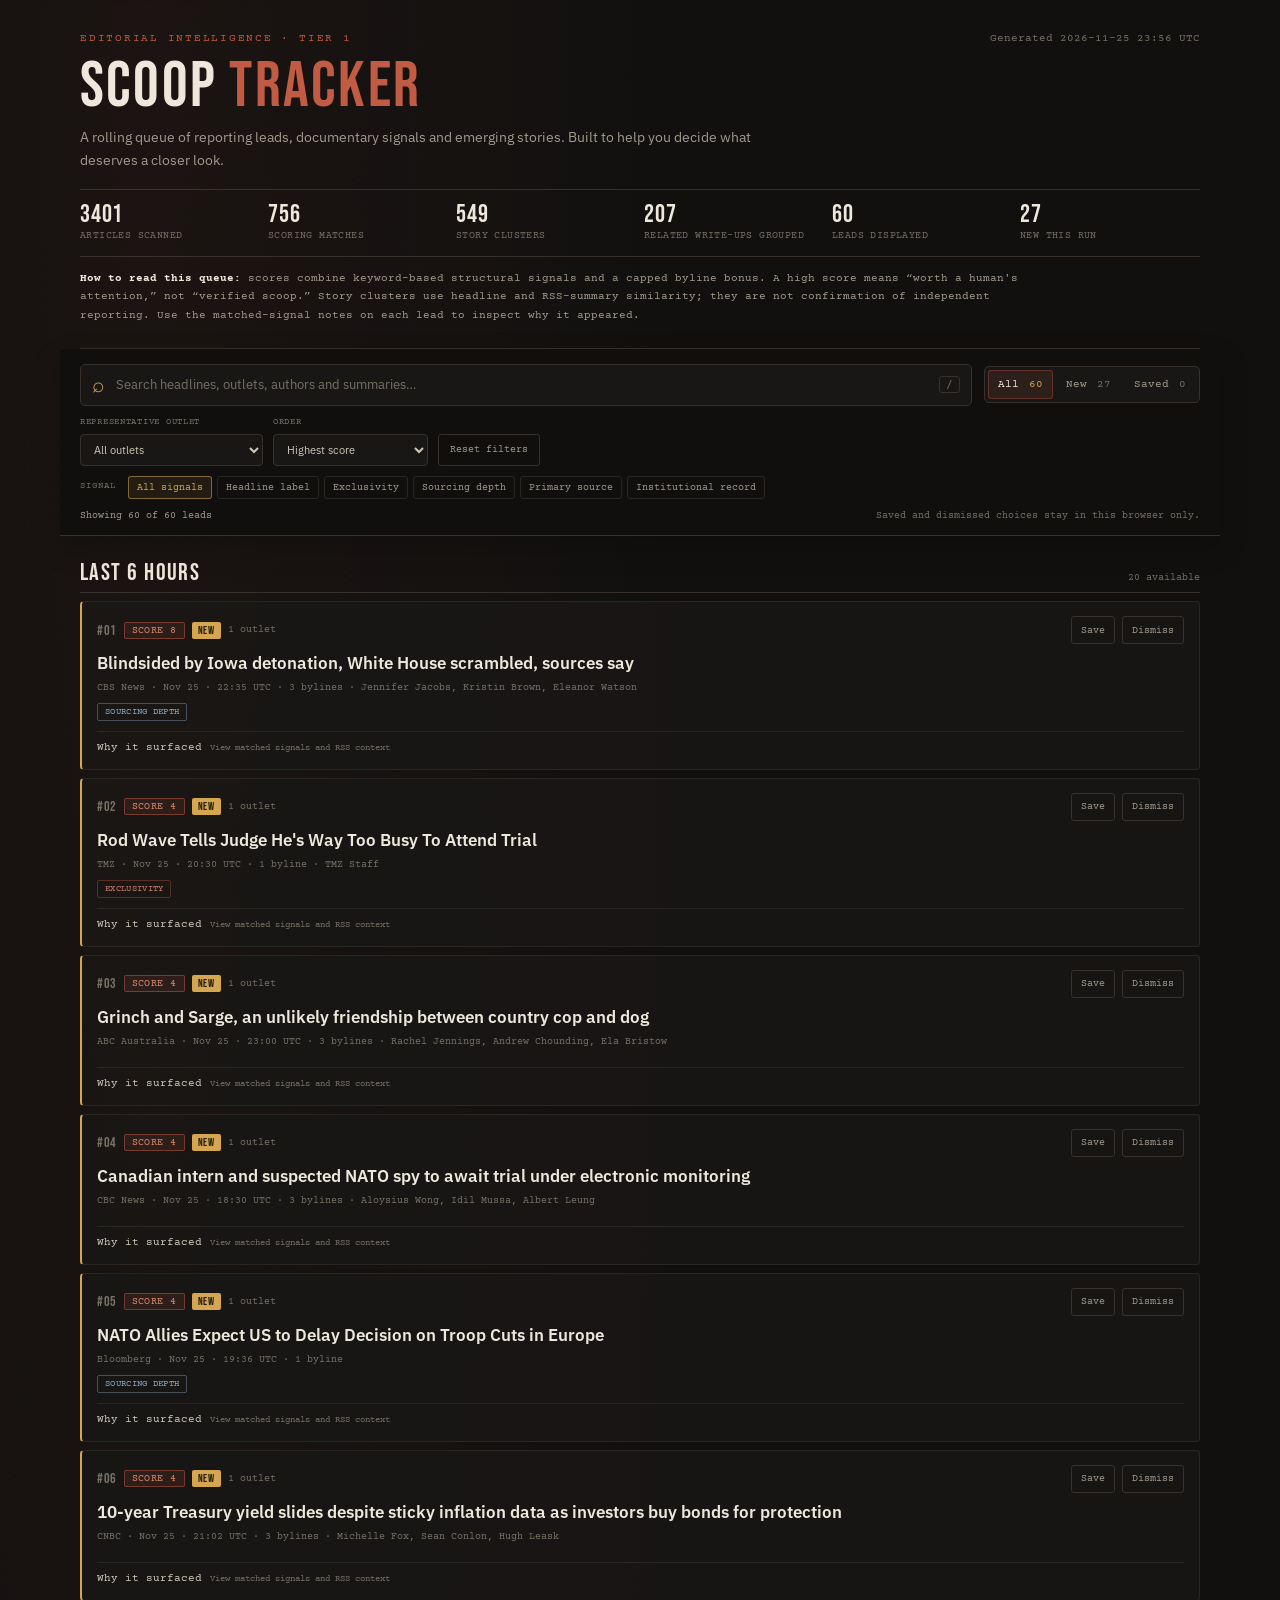
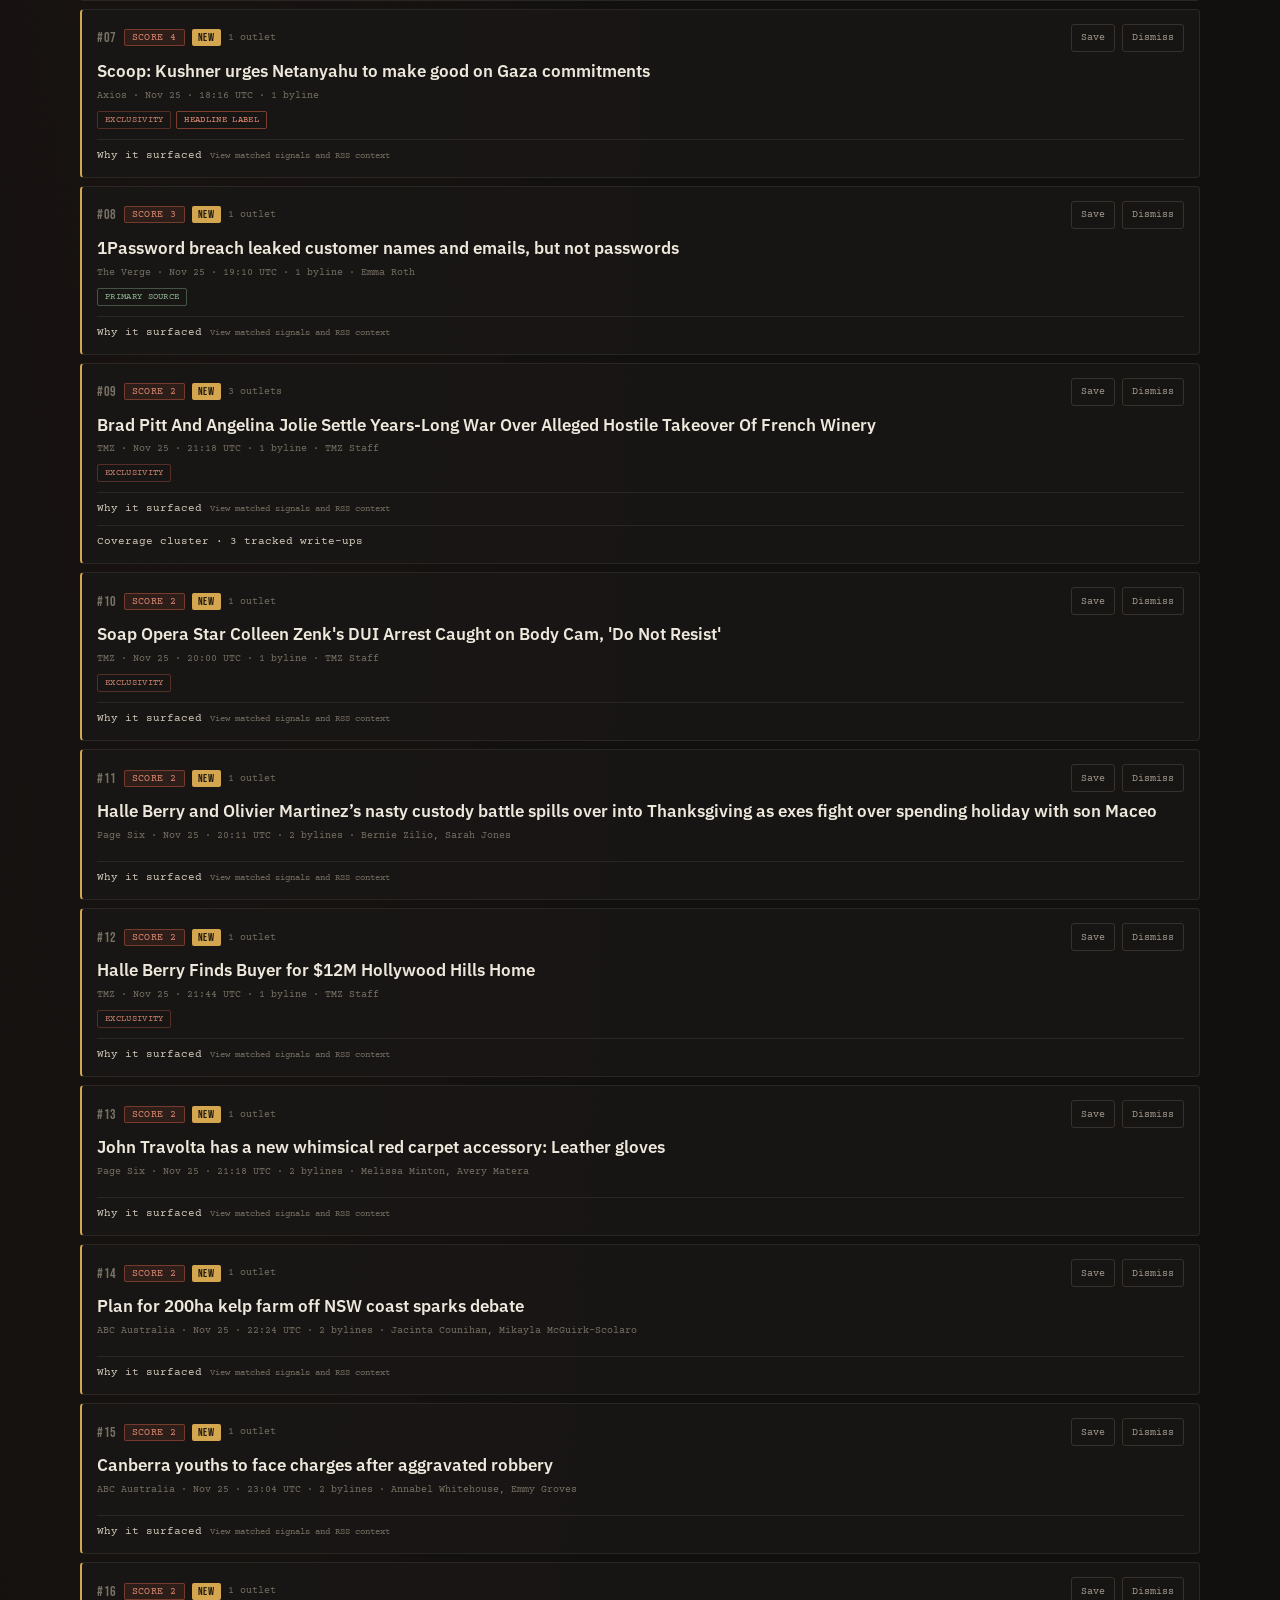
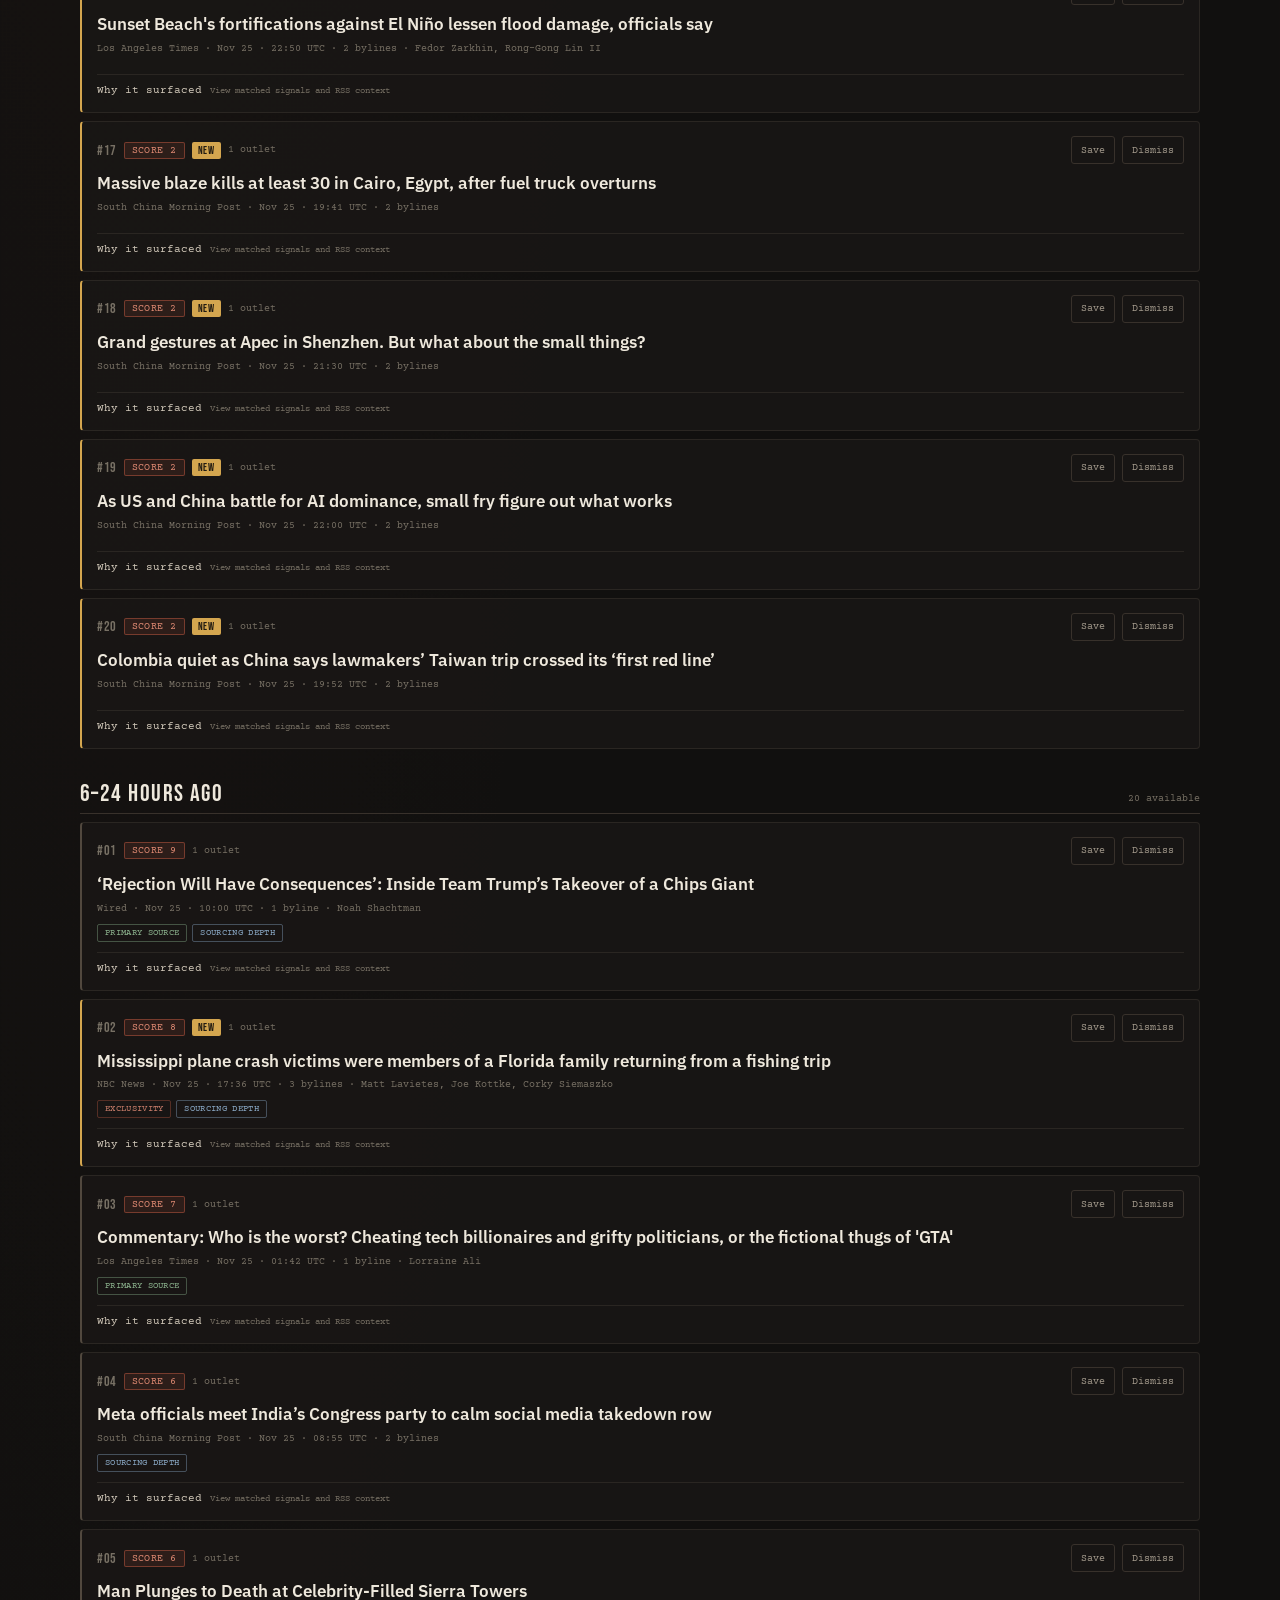
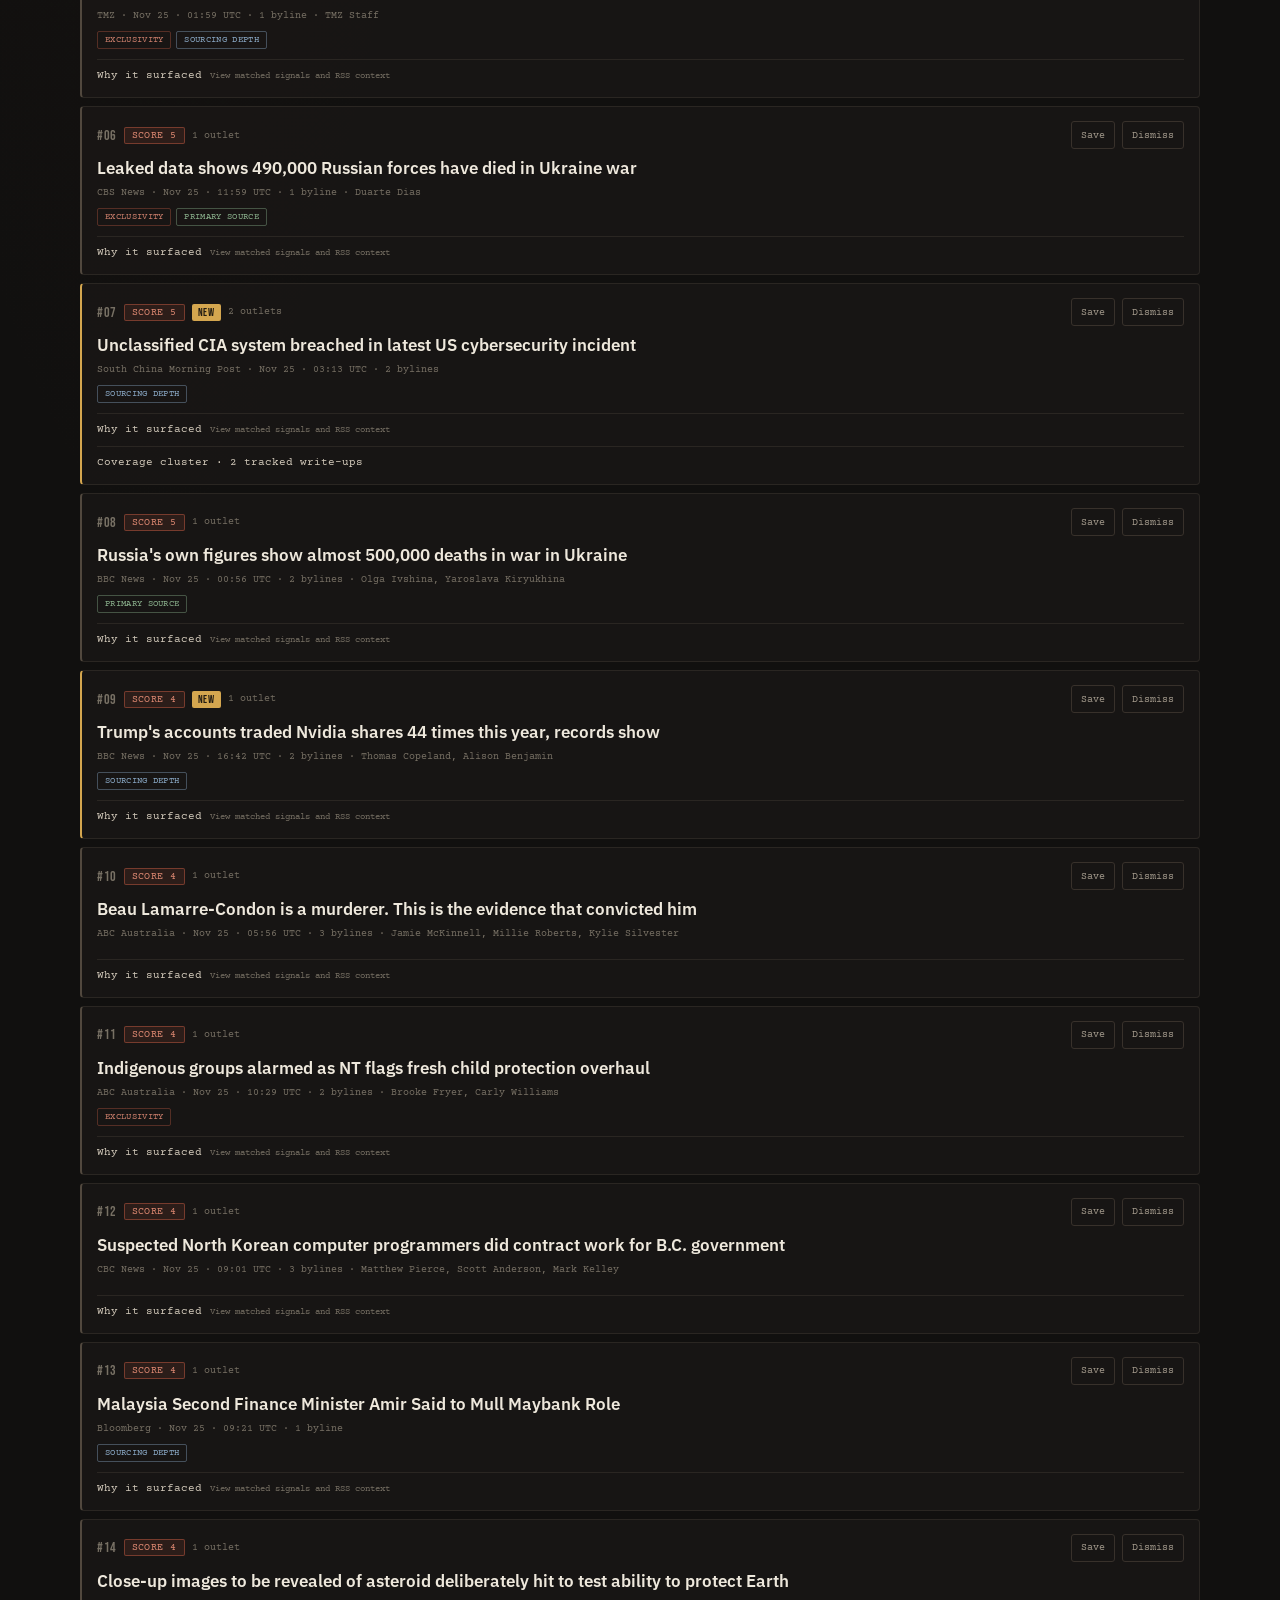
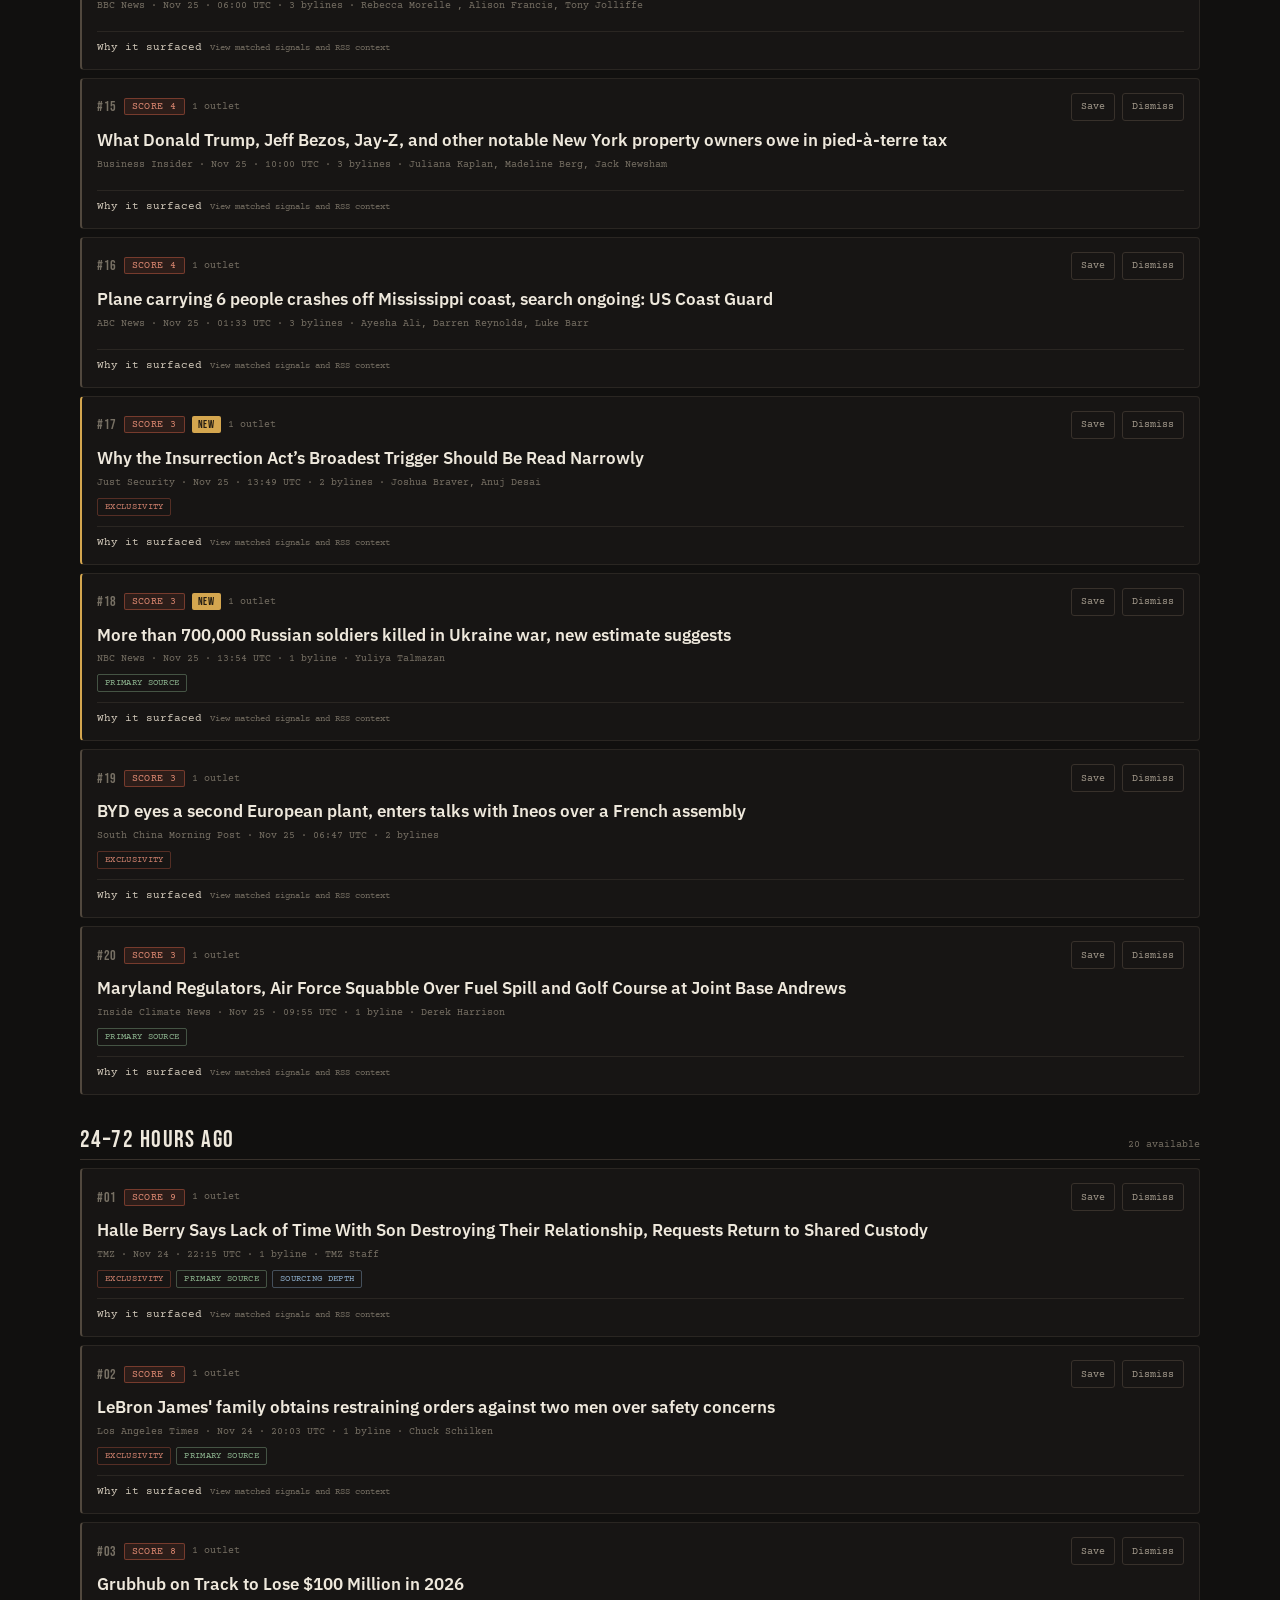
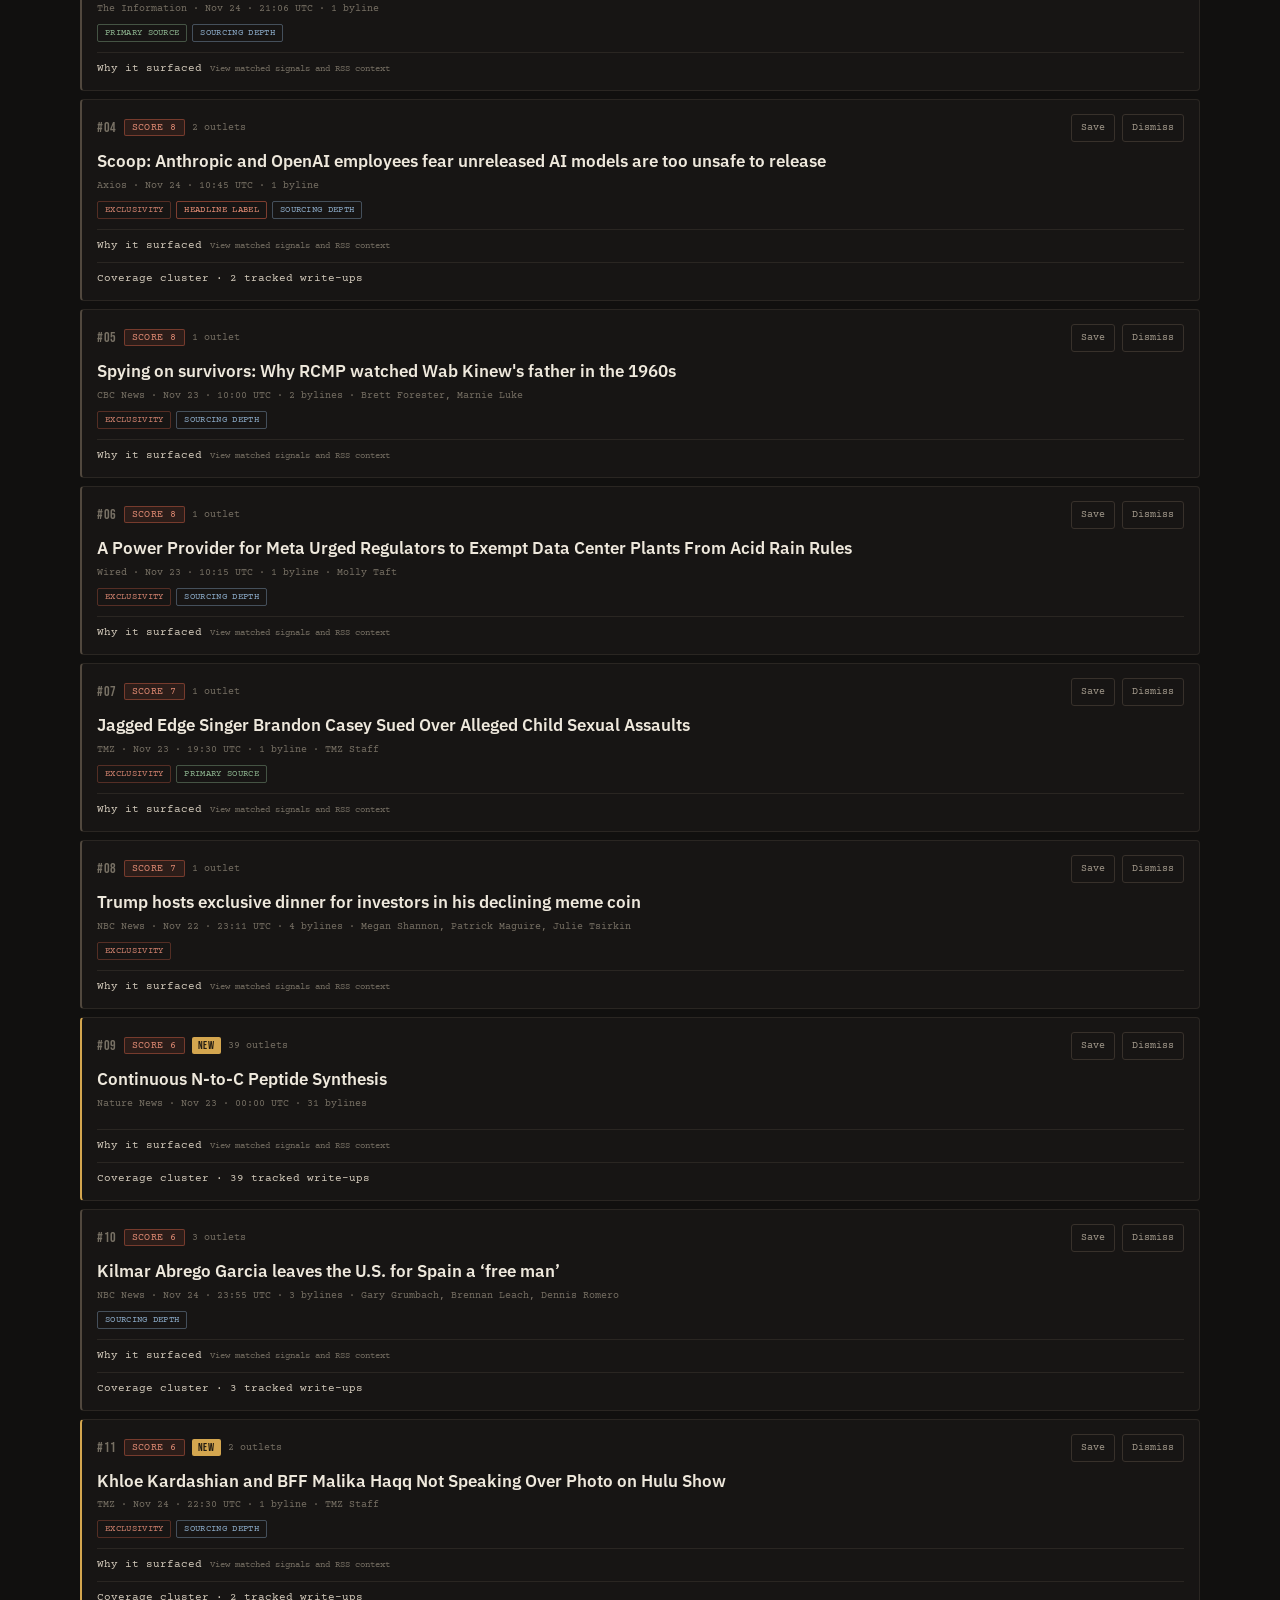
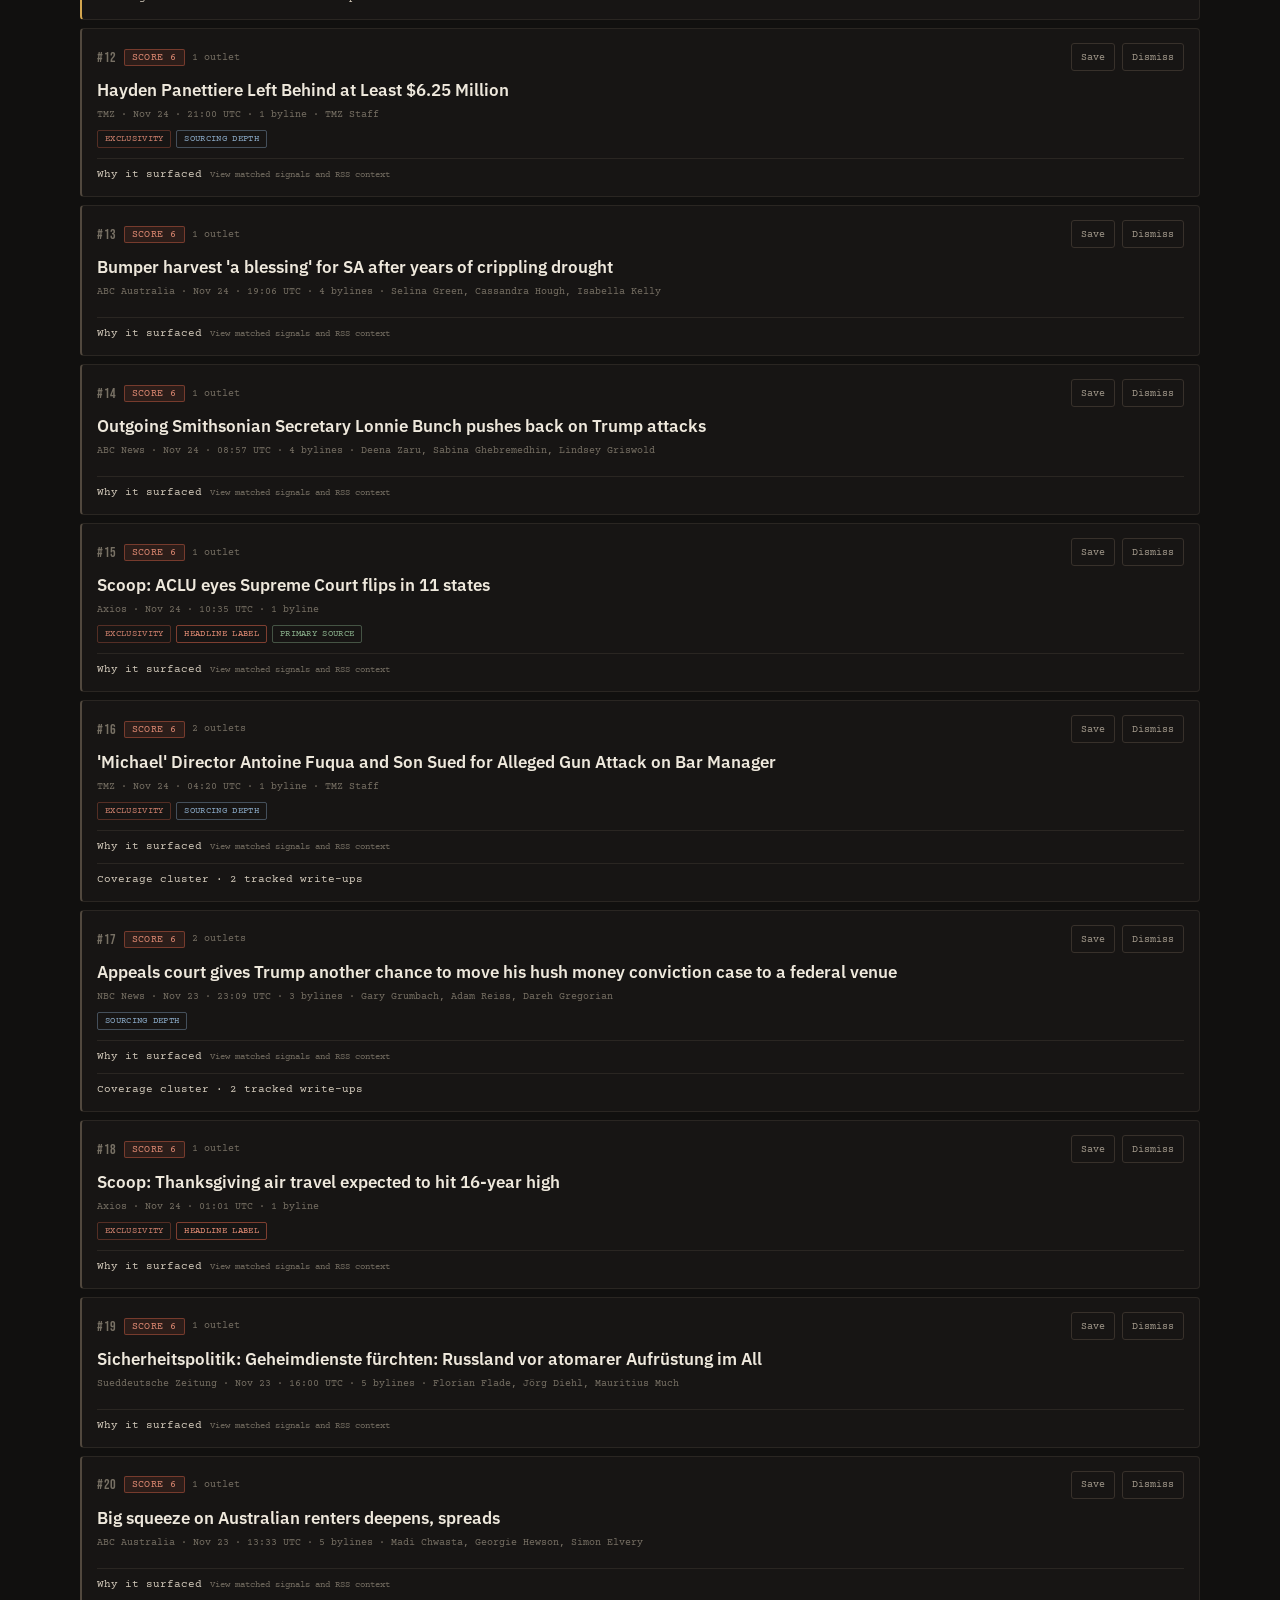
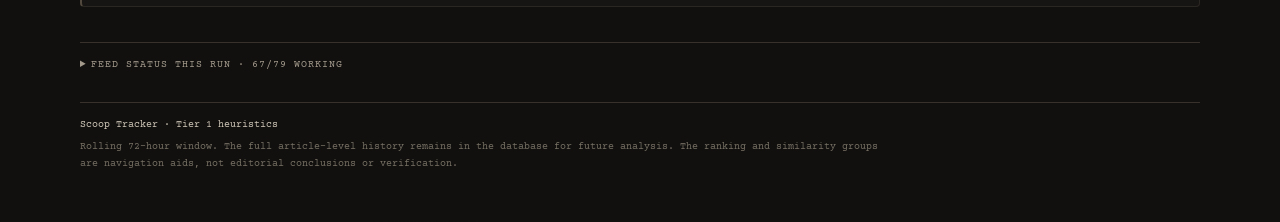
==== commit 3091dca1: "Scoop tracker run: 2026-11-25 23:56 UTC" ====
--- a/scoop_report.html
+++ b/scoop_report.html
@@ -16,17 +16,17 @@
   <header class="masthead">
     <div class="masthead-top">
       <span class="eyebrow">Editorial intelligence · Tier 1</span>
-      <span class="generated">Generated 2026-11-25 13:45 UTC</span>
+      <span class="generated">Generated 2026-11-25 23:56 UTC</span>
     </div>
     <h1>SCOOP <span>TRACKER</span></h1>
     <p class="dek">A rolling queue of reporting leads, documentary signals and emerging stories. Built to help you decide what deserves a closer look.</p>
     <div class="stats">
-      <div class="stat"><b>3398</b><span>articles scanned</span></div>
-      <div class="stat"><b>735</b><span>scoring matches</span></div>
-      <div class="stat"><b>571</b><span>story clusters</span></div>
-      <div class="stat"><b>164</b><span>related write-ups grouped</span></div>
+      <div class="stat"><b>3401</b><span>articles scanned</span></div>
+      <div class="stat"><b>756</b><span>scoring matches</span></div>
+      <div class="stat"><b>549</b><span>story clusters</span></div>
+      <div class="stat"><b>207</b><span>related write-ups grouped</span></div>
       <div class="stat"><b>60</b><span>leads displayed</span></div>
-      <div class="stat"><b>25</b><span>new this run</span></div>
+      <div class="stat"><b>27</b><span>new this run</span></div>
     </div>
     <div class="score-legend">
       <strong>How to read this queue:</strong> scores combine keyword-based structural signals and a capped byline bonus.
@@ -45,7 +45,7 @@
       </label>
       <div class="view-switch" role="group" aria-label="Story view">
         <button type="button" class="view-button is-active" data-view="all" aria-pressed="true">All <span data-view-count="all">60</span></button>
-        <button type="button" class="view-button" data-view="new" aria-pressed="false">New <span data-view-count="new">25</span></button>
+        <button type="button" class="view-button" data-view="new" aria-pressed="false">New <span data-view-count="new">27</span></button>
         <button type="button" class="view-button" data-view="saved" aria-pressed="false">Saved <span data-view-count="saved">0</span></button>
         <button type="button" class="view-button" data-view="dismissed" aria-pressed="false">Dismissed <span data-view-count="dismissed">0</span></button>
       </div>
@@ -85,118 +85,118 @@
   <section class="bucket" data-bucket>
     <div class="bucket-heading">
       <h2 class="bucket-title">Last 6 Hours</h2>
-      <span class="bucket-count" data-bucket-count>20 shown · 74 available</span>
+      <span class="bucket-count" data-bucket-count>20 shown · 35 available</span>
     </div>
     <div class="story-list">
         <article class="story-card is-new" data-story-card
-          data-source="Wired" data-sources="[&quot;Wired&quot;]"
-          data-tags="primary_source sourcing_depth" data-new="true"
-          data-score="9" data-time="1795600800" data-story-urls="[&quot;https://www.wired.com/story/inside-trumps-demands-to-another-chips-ceo/&quot;]">
+          data-source="CBS News" data-sources="[&quot;CBS News&quot;]"
+          data-tags="sourcing_depth" data-new="true"
+          data-score="8" data-time="1795646125" data-story-urls="[&quot;https://www.cbsnews.com/news/iowa-detonation-lead-white-house-blindsided-accountability/&quot;]">
           <div class="story-topline">
             <div class="story-rankline">
               <span class="rank">#01</span>
-              <span class="score-badge">SCORE 9</span>
-              <span class="badge-new">NEW</span>
-              <span class="cluster-count">1 outlet</span>
-            </div>
-            <div class="story-actions">
-              <button type="button" class="action-button save-button" data-action="save" aria-pressed="false">Save</button>
-              <button type="button" class="action-button dismiss-button" data-action="dismiss">Dismiss</button>
-            </div>
-          </div>
-          <a class="story-title" href="https://www.wired.com/story/inside-trumps-demands-to-another-chips-ceo/" target="_blank" rel="noopener noreferrer">‘Rejection Will Have Consequences’: Inside Team Trump’s Takeover of a Chips Giant</a>
-          <div class="meta">Wired · Nov 25 · 10:00 UTC · 1 byline · Noah Shachtman</div>
-          <div class="tags"><span class="tag tag-primary_source">primary source</span><span class="tag tag-sourcing_depth">sourcing depth</span></div>
-          <details class="story-context">
-            <summary>Why it surfaced <span>View matched signals and RSS context</span></summary>
-            <div class="context-body">
-              <div class="context-section">
-                <h3>Matched scoring signals</h3>
-                <ul class="signal-explanations"><li><strong>Primary Source.</strong> The text references documentary or first-hand material such as court filings, FOIA, leaked material, whistleblowers or regulatory filings. A mention does not mean the underlying record was independently checked.</li><li><strong>Sourcing Depth.</strong> The text contains language associated with deeper sourcing, such as people familiar with a matter, anonymous sourcing, documents obtained or reviewed, or a declined request for comment. The match does not establish the source&#x27;s quality.</li><li><strong>Byline credit: +0.</strong> No additional-byline bonus was applied.</li></ul>
-                <p class="score-caution">The displayed score is the sum of matched keyword markers and any byline bonus. Individual marker weights are not stored in the report database, so this explains the category-level matches rather than claiming an exact phrase-by-phrase breakdown.</p>
-              </div>
-              <div class="context-section">
-                <h3>RSS summary</h3>
-                <p class="summary-text">Donald Trump’s dealings with Intel reveal yet another government-led pressure campaign involving a private company, court documents show.</p>
-              </div>
-            </div>
-          </details>
-          
-        </article>
-        <article class="story-card is-new" data-story-card
-          data-source="South China Morning Post" data-sources="[&quot;South China Morning Post&quot;]"
-          data-tags="sourcing_depth" data-new="true"
-          data-score="6" data-time="1795596934" data-story-urls="[&quot;https://www.scmp.com/news/asia/south-asia/article/3375747/meta-officials-meet-indias-congress-party-calm-social-media-takedown-row&quot;]">
+              <span class="score-badge">SCORE 8</span>
+              <span class="badge-new">NEW</span>
+              <span class="cluster-count">1 outlet</span>
+            </div>
+            <div class="story-actions">
+              <button type="button" class="action-button save-button" data-action="save" aria-pressed="false">Save</button>
+              <button type="button" class="action-button dismiss-button" data-action="dismiss">Dismiss</button>
+            </div>
+          </div>
+          <a class="story-title" href="https://www.cbsnews.com/news/iowa-detonation-lead-white-house-blindsided-accountability/" target="_blank" rel="noopener noreferrer">Blindsided by Iowa detonation, White House scrambled, sources say</a>
+          <div class="meta">CBS News · Nov 25 · 22:35 UTC · 3 bylines · Jennifer  Jacobs, Kristin  Brown, Eleanor  Watson</div>
+          <div class="tags"><span class="tag tag-sourcing_depth">sourcing depth</span></div>
+          <details class="story-context">
+            <summary>Why it surfaced <span>View matched signals and RSS context</span></summary>
+            <div class="context-body">
+              <div class="context-section">
+                <h3>Matched scoring signals</h3>
+                <ul class="signal-explanations"><li><strong>Sourcing Depth.</strong> The text contains language associated with deeper sourcing, such as people familiar with a matter, anonymous sourcing, documents obtained or reviewed, or a declined request for comment. The match does not establish the source&#x27;s quality.</li><li><strong>Byline credit: +4.</strong> 3 bylines; the bonus is two points per additional byline, capped at six.</li></ul>
+                <p class="score-caution">The displayed score is the sum of matched keyword markers and any byline bonus. Individual marker weights are not stored in the report database, so this explains the category-level matches rather than claiming an exact phrase-by-phrase breakdown.</p>
+              </div>
+              <div class="context-section">
+                <h3>RSS summary</h3>
+                <p class="summary-text">White House officials have expressed frustration in internal conversations that they had to scramble to deal with the crisis.</p>
+              </div>
+            </div>
+          </details>
+          
+        </article>
+        <article class="story-card is-new" data-story-card
+          data-source="TMZ" data-sources="[&quot;TMZ&quot;]"
+          data-tags="exclusivity" data-new="true"
+          data-score="4" data-time="1795638658" data-story-urls="[&quot;https://www.tmz.com/2026/11/25/rod-wave-says-he-is-too-busy-for-trial/&quot;]">
           <div class="story-topline">
             <div class="story-rankline">
               <span class="rank">#02</span>
-              <span class="score-badge">SCORE 6</span>
-              <span class="badge-new">NEW</span>
-              <span class="cluster-count">1 outlet</span>
-            </div>
-            <div class="story-actions">
-              <button type="button" class="action-button save-button" data-action="save" aria-pressed="false">Save</button>
-              <button type="button" class="action-button dismiss-button" data-action="dismiss">Dismiss</button>
-            </div>
-          </div>
-          <a class="story-title" href="https://www.scmp.com/news/asia/south-asia/article/3375747/meta-officials-meet-indias-congress-party-calm-social-media-takedown-row" target="_blank" rel="noopener noreferrer">Meta officials meet India’s Congress party to calm social media takedown row</a>
-          <div class="meta">South China Morning Post · Nov 25 · 08:55 UTC · 2 bylines</div>
-          <div class="tags"><span class="tag tag-sourcing_depth">sourcing depth</span></div>
-          <details class="story-context">
-            <summary>Why it surfaced <span>View matched signals and RSS context</span></summary>
-            <div class="context-body">
-              <div class="context-section">
-                <h3>Matched scoring signals</h3>
-                <ul class="signal-explanations"><li><strong>Sourcing Depth.</strong> The text contains language associated with deeper sourcing, such as people familiar with a matter, anonymous sourcing, documents obtained or reviewed, or a declined request for comment. The match does not establish the source&#x27;s quality.</li><li><strong>Byline credit: +2.</strong> 2 bylines; the bonus is two points per additional byline, capped at six.</li></ul>
-                <p class="score-caution">The displayed score is the sum of matched keyword markers and any byline bonus. Individual marker weights are not stored in the report database, so this explains the category-level matches rather than claiming an exact phrase-by-phrase breakdown.</p>
-              </div>
-              <div class="context-section">
-                <h3>RSS summary</h3>
-                <p class="summary-text">Meta Platforms’ top executives in India held closed-door talks ⁠with the country’s opposition Congress party as the two sides try to defuse protests against the US firm’s content moderation practices, four people familiar with the matter have said. Meta’s Aman Jain and Natasha Jog, two key executives in India, represented the company at the meeting at Congress headquarters on ‌Tuesday, one person said. They raised concerns about protests targeting Meta’s offices and the depiction of CEO Mark...</p>
-              </div>
-            </div>
-          </details>
-          
-        </article>
-        <article class="story-card is-new" data-story-card
-          data-source="CBS News" data-sources="[&quot;CBS News&quot;]"
-          data-tags="exclusivity primary_source" data-new="true"
-          data-score="5" data-time="1795607994" data-story-urls="[&quot;https://www.cbsnews.com/news/russia-ukraine-war-russian-soldier-death-toll-data-leak/&quot;]">
+              <span class="score-badge">SCORE 4</span>
+              <span class="badge-new">NEW</span>
+              <span class="cluster-count">1 outlet</span>
+            </div>
+            <div class="story-actions">
+              <button type="button" class="action-button save-button" data-action="save" aria-pressed="false">Save</button>
+              <button type="button" class="action-button dismiss-button" data-action="dismiss">Dismiss</button>
+            </div>
+          </div>
+          <a class="story-title" href="https://www.tmz.com/2026/11/25/rod-wave-says-he-is-too-busy-for-trial/" target="_blank" rel="noopener noreferrer">Rod Wave Tells Judge He&#x27;s Way Too Busy To Attend Trial</a>
+          <div class="meta">TMZ · Nov 25 · 20:30 UTC · 1 byline · TMZ Staff</div>
+          <div class="tags"><span class="tag tag-exclusivity">exclusivity</span></div>
+          <details class="story-context">
+            <summary>Why it surfaced <span>View matched signals and RSS context</span></summary>
+            <div class="context-body">
+              <div class="context-section">
+                <h3>Matched scoring signals</h3>
+                <ul class="signal-explanations"><li><strong>Exclusivity.</strong> Exclusivity language appears in the headline, RSS summary or extracted article text—for example “exclusive”, “can reveal” or “has obtained”. The wording can be self-asserted.</li><li><strong>Byline credit: +0.</strong> No additional-byline bonus was applied.</li></ul>
+                <p class="score-caution">The displayed score is the sum of matched keyword markers and any byline bonus. Individual marker weights are not stored in the report database, so this explains the category-level matches rather than claiming an exact phrase-by-phrase breakdown.</p>
+              </div>
+              <div class="context-section">
+                <h3>RSS summary</h3>
+                <p class="summary-text">A judge is pushing back Rod Wave&#x27;s trial, where he stands accused of an alleged battery ... and it&#x27;s all because the rapper said he needed to finish his nationwide tour, TMZ has learned. According to court docs, obtained by TMZ, Rod asked the…</p>
+              </div>
+            </div>
+          </details>
+          
+        </article>
+        <article class="story-card is-new" data-story-card
+          data-source="ABC Australia" data-sources="[&quot;ABC Australia&quot;]"
+          data-tags="" data-new="true"
+          data-score="4" data-time="1795647600" data-story-urls="[&quot;https://www.abc.net.au/news/2026-11-26/wa-police-officer-takes-in-dog-after-crash-kills-owner/107417162&quot;]">
           <div class="story-topline">
             <div class="story-rankline">
               <span class="rank">#03</span>
-              <span class="score-badge">SCORE 5</span>
-              <span class="badge-new">NEW</span>
-              <span class="cluster-count">1 outlet</span>
-            </div>
-            <div class="story-actions">
-              <button type="button" class="action-button save-button" data-action="save" aria-pressed="false">Save</button>
-              <button type="button" class="action-button dismiss-button" data-action="dismiss">Dismiss</button>
-            </div>
-          </div>
-          <a class="story-title" href="https://www.cbsnews.com/news/russia-ukraine-war-russian-soldier-death-toll-data-leak/" target="_blank" rel="noopener noreferrer">Leaked data shows 490,000 Russian forces have died in Ukraine war</a>
-          <div class="meta">CBS News · Nov 25 · 11:59 UTC · 1 byline · Duarte  Dias</div>
-          <div class="tags"><span class="tag tag-exclusivity">exclusivity</span><span class="tag tag-primary_source">primary source</span></div>
-          <details class="story-context">
-            <summary>Why it surfaced <span>View matched signals and RSS context</span></summary>
-            <div class="context-body">
-              <div class="context-section">
-                <h3>Matched scoring signals</h3>
-                <ul class="signal-explanations"><li><strong>Exclusivity.</strong> Exclusivity language appears in the headline, RSS summary or extracted article text—for example “exclusive”, “can reveal” or “has obtained”. The wording can be self-asserted.</li><li><strong>Primary Source.</strong> The text references documentary or first-hand material such as court filings, FOIA, leaked material, whistleblowers or regulatory filings. A mention does not mean the underlying record was independently checked.</li><li><strong>Byline credit: +0.</strong> No additional-byline bonus was applied.</li></ul>
-                <p class="score-caution">The displayed score is the sum of matched keyword markers and any byline bonus. Individual marker weights are not stored in the report database, so this explains the category-level matches rather than claiming an exact phrase-by-phrase breakdown.</p>
-              </div>
-              <div class="context-section">
-                <h3>RSS summary</h3>
-                <p class="summary-text">Russian government data obtained by pro-Ukraine hackers and analyzed by the BBC indicates that Russia has lost at least 490,334 soldiers during its war on Ukraine.</p>
-              </div>
-            </div>
-          </details>
-          
-        </article>
-        <article class="story-card is-new" data-story-card
-          data-source="ABC Australia" data-sources="[&quot;ABC Australia&quot;]"
-          data-tags="exclusivity" data-new="true"
-          data-score="4" data-time="1795602549" data-story-urls="[&quot;https://www.abc.net.au/news/2026-11-25/indigenous-advocates-concerned-about-child-protection-overhaul/107424898&quot;]">
+              <span class="score-badge">SCORE 4</span>
+              <span class="badge-new">NEW</span>
+              <span class="cluster-count">1 outlet</span>
+            </div>
+            <div class="story-actions">
+              <button type="button" class="action-button save-button" data-action="save" aria-pressed="false">Save</button>
+              <button type="button" class="action-button dismiss-button" data-action="dismiss">Dismiss</button>
+            </div>
+          </div>
+          <a class="story-title" href="https://www.abc.net.au/news/2026-11-26/wa-police-officer-takes-in-dog-after-crash-kills-owner/107417162" target="_blank" rel="noopener noreferrer">Grinch and Sarge, an unlikely friendship between country cop and dog</a>
+          <div class="meta">ABC Australia · Nov 25 · 23:00 UTC · 3 bylines · Rachel Jennings, Andrew Chounding, Ela Bristow</div>
+          <div class="tags"></div>
+          <details class="story-context">
+            <summary>Why it surfaced <span>View matched signals and RSS context</span></summary>
+            <div class="context-body">
+              <div class="context-section">
+                <h3>Matched scoring signals</h3>
+                <ul class="signal-explanations"><li><strong>Byline credit: +4.</strong> 3 bylines; the bonus is two points per additional byline, capped at six.</li></ul>
+                <p class="score-caution">The displayed score is the sum of matched keyword markers and any byline bonus. Individual marker weights are not stored in the report database, so this explains the category-level matches rather than claiming an exact phrase-by-phrase breakdown.</p>
+              </div>
+              <div class="context-section">
+                <h3>RSS summary</h3>
+                <p class="summary-text">When a country cop arrived at the scene of a horrific car accident, the last thing he expected to find was an Alaskan malamute.</p>
+              </div>
+            </div>
+          </details>
+          
+        </article>
+        <article class="story-card is-new" data-story-card
+          data-source="CBC News" data-sources="[&quot;CBC News&quot;]"
+          data-tags="" data-new="true"
+          data-score="4" data-time="1795631434" data-story-urls="[&quot;https://www.cbc.ca/news/canada/canadian-nato-intern-spy-suspect-electronic-monitoring-9.7435716?cmp=rss&quot;]">
           <div class="story-topline">
             <div class="story-rankline">
               <span class="rank">#04</span>
@@ -209,29 +209,29 @@
               <button type="button" class="action-button dismiss-button" data-action="dismiss">Dismiss</button>
             </div>
           </div>
-          <a class="story-title" href="https://www.abc.net.au/news/2026-11-25/indigenous-advocates-concerned-about-child-protection-overhaul/107424898" target="_blank" rel="noopener noreferrer">Indigenous groups alarmed as NT flags fresh child protection overhaul</a>
-          <div class="meta">ABC Australia · Nov 25 · 10:29 UTC · 2 bylines · Brooke Fryer, Carly Williams</div>
-          <div class="tags"><span class="tag tag-exclusivity">exclusivity</span></div>
-          <details class="story-context">
-            <summary>Why it surfaced <span>View matched signals and RSS context</span></summary>
-            <div class="context-body">
-              <div class="context-section">
-                <h3>Matched scoring signals</h3>
-                <ul class="signal-explanations"><li><strong>Exclusivity.</strong> Exclusivity language appears in the headline, RSS summary or extracted article text—for example “exclusive”, “can reveal” or “has obtained”. The wording can be self-asserted.</li><li><strong>Byline credit: +2.</strong> 2 bylines; the bonus is two points per additional byline, capped at six.</li></ul>
-                <p class="score-caution">The displayed score is the sum of matched keyword markers and any byline bonus. Individual marker weights are not stored in the report database, so this explains the category-level matches rather than claiming an exact phrase-by-phrase breakdown.</p>
-              </div>
-              <div class="context-section">
-                <h3>RSS summary</h3>
-                <p class="summary-text">The Northern Territory is considering further child protection changes that would limit judicial oversight of care arrangements and give child protection workers the ability to issue domestic violence orders, the ABC can reveal.</p>
-              </div>
-            </div>
-          </details>
-          
-        </article>
-        <article class="story-card is-new" data-story-card
-          data-source="CBC News" data-sources="[&quot;CBC News&quot;]"
-          data-tags="" data-new="true"
-          data-score="4" data-time="1795597307" data-story-urls="[&quot;https://www.cbc.ca/news/canada/suspected-north-korean-computer-programmers-british-columbia-government-9.7433830?cmp=rss&quot;]">
+          <a class="story-title" href="https://www.cbc.ca/news/canada/canadian-nato-intern-spy-suspect-electronic-monitoring-9.7435716?cmp=rss" target="_blank" rel="noopener noreferrer">Canadian intern and suspected NATO spy to await trial under electronic monitoring</a>
+          <div class="meta">CBC News · Nov 25 · 18:30 UTC · 3 bylines · Aloysius Wong, Idil Mussa, Albert Leung</div>
+          <div class="tags"></div>
+          <details class="story-context">
+            <summary>Why it surfaced <span>View matched signals and RSS context</span></summary>
+            <div class="context-body">
+              <div class="context-section">
+                <h3>Matched scoring signals</h3>
+                <ul class="signal-explanations"><li><strong>Byline credit: +4.</strong> 3 bylines; the bonus is two points per additional byline, capped at six.</li></ul>
+                <p class="score-caution">The displayed score is the sum of matched keyword markers and any byline bonus. Individual marker weights are not stored in the report database, so this explains the category-level matches rather than claiming an exact phrase-by-phrase breakdown.</p>
+              </div>
+              <div class="context-section">
+                <h3>RSS summary</h3>
+                <p class="summary-text">Biwei Zhang, the 33-year-old computer scientist accused of spying on NATO, will be under electronic monitoring while awaiting trial, a Belgian court ruled on Wednesday.</p>
+              </div>
+            </div>
+          </details>
+          
+        </article>
+        <article class="story-card is-new" data-story-card
+          data-source="Bloomberg" data-sources="[&quot;Bloomberg&quot;]"
+          data-tags="sourcing_depth" data-new="true"
+          data-score="4" data-time="1795635381" data-story-urls="[&quot;https://www.bloomberg.com/news/articles/2026-11-25/nato-allies-expect-us-to-delay-decision-on-troop-cuts-in-europe&quot;]">
           <div class="story-topline">
             <div class="story-rankline">
               <span class="rank">#05</span>
@@ -244,29 +244,29 @@
               <button type="button" class="action-button dismiss-button" data-action="dismiss">Dismiss</button>
             </div>
           </div>
-          <a class="story-title" href="https://www.cbc.ca/news/canada/suspected-north-korean-computer-programmers-british-columbia-government-9.7433830?cmp=rss" target="_blank" rel="noopener noreferrer">Suspected North Korean computer programmers did contract work for B.C. government</a>
-          <div class="meta">CBC News · Nov 25 · 09:01 UTC · 3 bylines · Matthew Pierce, Scott Anderson, Mark Kelley</div>
-          <div class="tags"></div>
-          <details class="story-context">
-            <summary>Why it surfaced <span>View matched signals and RSS context</span></summary>
-            <div class="context-body">
-              <div class="context-section">
-                <h3>Matched scoring signals</h3>
-                <ul class="signal-explanations"><li><strong>Byline credit: +4.</strong> 3 bylines; the bonus is two points per additional byline, capped at six.</li></ul>
-                <p class="score-caution">The displayed score is the sum of matched keyword markers and any byline bonus. Individual marker weights are not stored in the report database, so this explains the category-level matches rather than claiming an exact phrase-by-phrase breakdown.</p>
-              </div>
-              <div class="context-section">
-                <h3>RSS summary</h3>
-                <p class="summary-empty">No RSS summary was supplied by this outlet.</p>
-              </div>
-            </div>
-          </details>
-          
-        </article>
-        <article class="story-card is-new" data-story-card
-          data-source="Bloomberg" data-sources="[&quot;Bloomberg&quot;]"
-          data-tags="sourcing_depth" data-new="true"
-          data-score="4" data-time="1795598517" data-story-urls="[&quot;https://www.bloomberg.com/news/articles/2026-11-25/malaysia-second-finance-minister-amir-said-to-mull-maybank-role&quot;]">
+          <a class="story-title" href="https://www.bloomberg.com/news/articles/2026-11-25/nato-allies-expect-us-to-delay-decision-on-troop-cuts-in-europe" target="_blank" rel="noopener noreferrer">NATO Allies Expect US to Delay Decision on Troop Cuts in Europe</a>
+          <div class="meta">Bloomberg · Nov 25 · 19:36 UTC · 1 byline</div>
+          <div class="tags"><span class="tag tag-sourcing_depth">sourcing depth</span></div>
+          <details class="story-context">
+            <summary>Why it surfaced <span>View matched signals and RSS context</span></summary>
+            <div class="context-body">
+              <div class="context-section">
+                <h3>Matched scoring signals</h3>
+                <ul class="signal-explanations"><li><strong>Sourcing Depth.</strong> The text contains language associated with deeper sourcing, such as people familiar with a matter, anonymous sourcing, documents obtained or reviewed, or a declined request for comment. The match does not establish the source&#x27;s quality.</li><li><strong>Byline credit: +0.</strong> No additional-byline bonus was applied.</li></ul>
+                <p class="score-caution">The displayed score is the sum of matched keyword markers and any byline bonus. Individual marker weights are not stored in the report database, so this explains the category-level matches rather than claiming an exact phrase-by-phrase breakdown.</p>
+              </div>
+              <div class="context-section">
+                <h3>RSS summary</h3>
+                <p class="summary-text">NATO nations expect the US to delay a final decision on cutting troop numbers in Europe past early December, people familiar with the matter said, as the Trump administration puts a renewed focus on securing a Ukraine peace deal.</p>
+              </div>
+            </div>
+          </details>
+          
+        </article>
+        <article class="story-card is-new" data-story-card
+          data-source="CNBC" data-sources="[&quot;CNBC&quot;]"
+          data-tags="" data-new="true"
+          data-score="4" data-time="1795640525" data-story-urls="[&quot;https://www.cnbc.com/2026/11/25/treasury-yields-bonds-inflation.html&quot;]">
           <div class="story-topline">
             <div class="story-rankline">
               <span class="rank">#06</span>
@@ -279,29 +279,29 @@
               <button type="button" class="action-button dismiss-button" data-action="dismiss">Dismiss</button>
             </div>
           </div>
-          <a class="story-title" href="https://www.bloomberg.com/news/articles/2026-11-25/malaysia-second-finance-minister-amir-said-to-mull-maybank-role" target="_blank" rel="noopener noreferrer">Malaysia Second Finance Minister Amir Said to Mull Maybank Role</a>
-          <div class="meta">Bloomberg · Nov 25 · 09:21 UTC · 1 byline</div>
-          <div class="tags"><span class="tag tag-sourcing_depth">sourcing depth</span></div>
-          <details class="story-context">
-            <summary>Why it surfaced <span>View matched signals and RSS context</span></summary>
-            <div class="context-body">
-              <div class="context-section">
-                <h3>Matched scoring signals</h3>
-                <ul class="signal-explanations"><li><strong>Sourcing Depth.</strong> The text contains language associated with deeper sourcing, such as people familiar with a matter, anonymous sourcing, documents obtained or reviewed, or a declined request for comment. The match does not establish the source&#x27;s quality.</li><li><strong>Byline credit: +0.</strong> No additional-byline bonus was applied.</li></ul>
-                <p class="score-caution">The displayed score is the sum of matched keyword markers and any byline bonus. Individual marker weights are not stored in the report database, so this explains the category-level matches rather than claiming an exact phrase-by-phrase breakdown.</p>
-              </div>
-              <div class="context-section">
-                <h3>RSS summary</h3>
-                <p class="summary-text">Malaysia’s Second Finance Minister Amir Hamzah, a key architect of the nation’s fiscal reforms, is considering joining the country’s biggest bank, Malayan Banking Bhd., when his term as a senator ends next month, according to people familiar with the matter.</p>
-              </div>
-            </div>
-          </details>
-          
-        </article>
-        <article class="story-card is-new" data-story-card
-          data-source="Business Insider" data-sources="[&quot;Business Insider&quot;]"
-          data-tags="" data-new="true"
-          data-score="4" data-time="1795600802" data-story-urls="[&quot;https://www.businessinsider.com/new-york-pied-a-terre-tax-trump-bezos-jay-z-2026-11&quot;]">
+          <a class="story-title" href="https://www.cnbc.com/2026/11/25/treasury-yields-bonds-inflation.html" target="_blank" rel="noopener noreferrer">10-year Treasury yield slides despite sticky inflation data as investors buy bonds for protection</a>
+          <div class="meta">CNBC · Nov 25 · 21:02 UTC · 3 bylines · Michelle Fox, Sean Conlon, Hugh Leask</div>
+          <div class="tags"></div>
+          <details class="story-context">
+            <summary>Why it surfaced <span>View matched signals and RSS context</span></summary>
+            <div class="context-body">
+              <div class="context-section">
+                <h3>Matched scoring signals</h3>
+                <ul class="signal-explanations"><li><strong>Byline credit: +4.</strong> 3 bylines; the bonus is two points per additional byline, capped at six.</li></ul>
+                <p class="score-caution">The displayed score is the sum of matched keyword markers and any byline bonus. Individual marker weights are not stored in the report database, so this explains the category-level matches rather than claiming an exact phrase-by-phrase breakdown.</p>
+              </div>
+              <div class="context-section">
+                <h3>RSS summary</h3>
+                <p class="summary-text">Bond yields moved lower Wednesday as investors fled to bonds for protection amid sticky inflation data.</p>
+              </div>
+            </div>
+          </details>
+          
+        </article>
+        <article class="story-card is-new" data-story-card
+          data-source="Axios" data-sources="[&quot;Axios&quot;]"
+          data-tags="exclusivity headline_label" data-new="true"
+          data-score="4" data-time="1795630586" data-story-urls="[&quot;https://www.axios.com/2026/11/25/kushner-presses-netanyahu-gaza-peace-plan&quot;]">
           <div class="story-topline">
             <div class="story-rankline">
               <span class="rank">#07</span>
@@ -314,29 +314,29 @@
               <button type="button" class="action-button dismiss-button" data-action="dismiss">Dismiss</button>
             </div>
           </div>
-          <a class="story-title" href="https://www.businessinsider.com/new-york-pied-a-terre-tax-trump-bezos-jay-z-2026-11" target="_blank" rel="noopener noreferrer">What Donald Trump, Jeff Bezos, Jay-Z, and other notable New York property owners owe in pied-à-terre tax</a>
-          <div class="meta">Business Insider · Nov 25 · 10:00 UTC · 3 bylines · Juliana Kaplan, Madeline Berg, Jack Newsham</div>
-          <div class="tags"></div>
-          <details class="story-context">
-            <summary>Why it surfaced <span>View matched signals and RSS context</span></summary>
-            <div class="context-body">
-              <div class="context-section">
-                <h3>Matched scoring signals</h3>
-                <ul class="signal-explanations"><li><strong>Byline credit: +4.</strong> 3 bylines; the bonus is two points per additional byline, capped at six.</li></ul>
-                <p class="score-caution">The displayed score is the sum of matched keyword markers and any byline bonus. Individual marker weights are not stored in the report database, so this explains the category-level matches rather than claiming an exact phrase-by-phrase breakdown.</p>
-              </div>
-              <div class="context-section">
-                <h3>RSS summary</h3>
-                <p class="summary-text">New York City will start charging wealthy part-time residents in January. Jeff Bezos and Donald Trump got bills.</p>
-              </div>
-            </div>
-          </details>
-          
-        </article>
-        <article class="story-card is-new" data-story-card
-          data-source="Inside Climate News" data-sources="[&quot;Inside Climate News&quot;]"
+          <a class="story-title" href="https://www.axios.com/2026/11/25/kushner-presses-netanyahu-gaza-peace-plan" target="_blank" rel="noopener noreferrer">Scoop: Kushner urges Netanyahu to make good on Gaza commitments</a>
+          <div class="meta">Axios · Nov 25 · 18:16 UTC · 1 byline</div>
+          <div class="tags"><span class="tag tag-exclusivity">exclusivity</span><span class="tag tag-headline_label">headline label</span></div>
+          <details class="story-context">
+            <summary>Why it surfaced <span>View matched signals and RSS context</span></summary>
+            <div class="context-body">
+              <div class="context-section">
+                <h3>Matched scoring signals</h3>
+                <ul class="signal-explanations"><li><strong>Exclusivity.</strong> Exclusivity language appears in the headline, RSS summary or extracted article text—for example “exclusive”, “can reveal” or “has obtained”. The wording can be self-asserted.</li><li><strong>Headline Label.</strong> A headline-position label such as “Scoop:”, “Exclusive:” or “First on” appears at the start of the headline. This is the outlet&#x27;s own claim, not independent confirmation.</li><li><strong>Byline credit: +0.</strong> No additional-byline bonus was applied.</li></ul>
+                <p class="score-caution">The displayed score is the sum of matched keyword markers and any byline bonus. Individual marker weights are not stored in the report database, so this explains the category-level matches rather than claiming an exact phrase-by-phrase breakdown.</p>
+              </div>
+              <div class="context-section">
+                <h3>RSS summary</h3>
+                <p class="summary-text">Presidential envoy Jared Kushner urged Israeli Prime Minister Benjamin Netanyahu on Tuesday to make good on commitments he made to Donald Trump to implement a Gaza peace plan , according to three sources with knowledge of a call between them. Why it matters: The White House and Trump&#x27;s Board of Peace have been increasingly exasperated by what they viewed as Netanyahu&#x27;s obstinacy on Gaza, convinced that he&#x27;s been prioritizing his political survival above all else. &quot;I feel like the fork in the road is Israel could rise from the tragedy of October 7, be much more secure and much more integrated into the world, or they can go on the current trajectory, which is to trend toward global-pariah status,&quot; Kushner said in a New York Magazine i</p>
+              </div>
+            </div>
+          </details>
+          
+        </article>
+        <article class="story-card is-new" data-story-card
+          data-source="The Verge" data-sources="[&quot;The Verge&quot;]"
           data-tags="primary_source" data-new="true"
-          data-score="3" data-time="1795600500" data-story-urls="[&quot;https://insideclimatenews.org/news/25112026/joint-base-andrews-jet-fuel-spill-cleanup-golf-course-renovation/&quot;]">
+          data-score="3" data-time="1795633815" data-story-urls="[&quot;https://www.theverge.com/tech/1042409/1password-data-breach-leak&quot;]">
           <div class="story-topline">
             <div class="story-rankline">
               <span class="rank">#08</span>
@@ -349,8 +349,8 @@
               <button type="button" class="action-button dismiss-button" data-action="dismiss">Dismiss</button>
             </div>
           </div>
-          <a class="story-title" href="https://insideclimatenews.org/news/25112026/joint-base-andrews-jet-fuel-spill-cleanup-golf-course-renovation/" target="_blank" rel="noopener noreferrer">Maryland Regulators, Air Force Squabble Over Fuel Spill and Golf Course at Joint Base Andrews</a>
-          <div class="meta">Inside Climate News · Nov 25 · 09:55 UTC · 1 byline · Derek Harrison</div>
+          <a class="story-title" href="https://www.theverge.com/tech/1042409/1password-data-breach-leak" target="_blank" rel="noopener noreferrer">1Password breach leaked customer names and emails, but not passwords</a>
+          <div class="meta">The Verge · Nov 25 · 19:10 UTC · 1 byline · Emma Roth</div>
           <div class="tags"><span class="tag tag-primary_source">primary source</span></div>
           <details class="story-context">
             <summary>Why it surfaced <span>View matched signals and RSS context</span></summary>
@@ -362,51 +362,56 @@
               </div>
               <div class="context-section">
                 <h3>RSS summary</h3>
-                <p class="summary-text">Recent testing at Joint Base Andrews found a thick layer of jet fuel beneath the airfield, eight months after a spill was detected near Piscataway Creek. But the Air Force and Maryland environmental regulators remain at odds over basic facts of the spill, such as how much fuel was leaked and whether the base skipped […]</p>
-              </div>
-            </div>
-          </details>
-          
+                <p class="summary-text">1Password says a hacker stole customer names and email addresses after gaining access to its backend systems. The breach didn&#x27;t expose passwords or other information stored in customer vaults, but could put users at risk of phishing attempts, according to a post disclosing the incident. It&#x27;s unclear how many users are affected. The password manager […]</p>
+              </div>
+            </div>
+          </details>
+          
+        </article>
+        <article class="story-card is-new" data-story-card
+          data-source="TMZ" data-sources="[&quot;Page Six&quot;, &quot;TMZ&quot;, &quot;Variety&quot;]"
+          data-tags="exclusivity" data-new="true"
+          data-score="2" data-time="1795641497" data-story-urls="[&quot;https://pagesix.com/2026/11/25/celebrity-news/brad-pitt-and-angelina-jolies-years-long-legal-battle-comes-to-an-abrupt-and-surprising-end/&quot;, &quot;https://variety.com/2026/film/news/brad-pitt-angelina-jolie-settlement-chateau-miraval-1236958440/&quot;, &quot;https://www.tmz.com/2026/11/25/brad-pitt-and-angelina-jolie-settle-winery-lawsuit/&quot;]">
+          <div class="story-topline">
+            <div class="story-rankline">
+              <span class="rank">#09</span>
+              <span class="score-badge">SCORE 2</span>
+              <span class="badge-new">NEW</span>
+              <span class="cluster-count">3 outlets</span>
+            </div>
+            <div class="story-actions">
+              <button type="button" class="action-button save-button" data-action="save" aria-pressed="false">Save</button>
+              <button type="button" class="action-button dismiss-button" data-action="dismiss">Dismiss</button>
+            </div>
+          </div>
+          <a class="story-title" href="https://www.tmz.com/2026/11/25/brad-pitt-and-angelina-jolie-settle-winery-lawsuit/" target="_blank" rel="noopener noreferrer">Brad Pitt And Angelina Jolie Settle Years-Long War Over Alleged Hostile Takeover Of French Winery</a>
+          <div class="meta">TMZ · Nov 25 · 21:18 UTC · 1 byline · TMZ Staff</div>
+          <div class="tags"><span class="tag tag-exclusivity">exclusivity</span></div>
+          <details class="story-context">
+            <summary>Why it surfaced <span>View matched signals and RSS context</span></summary>
+            <div class="context-body">
+              <div class="context-section">
+                <h3>Matched scoring signals</h3>
+                <ul class="signal-explanations"><li><strong>Exclusivity.</strong> Exclusivity language appears in the headline, RSS summary or extracted article text—for example “exclusive”, “can reveal” or “has obtained”. The wording can be self-asserted.</li><li><strong>Byline credit: +0.</strong> No additional-byline bonus was applied.</li></ul>
+                <p class="score-caution">The displayed score is the sum of matched keyword markers and any byline bonus. Individual marker weights are not stored in the report database, so this explains the category-level matches rather than claiming an exact phrase-by-phrase breakdown.</p>
+              </div>
+              <div class="context-section">
+                <h3>RSS summary</h3>
+                <p class="summary-text">Brad Pitt and Angelina Jolie have settled their never-ending war over a $164 million French winery, TMZ has learned. On Wednesday, the famous exes informed the court of their decision to drop their court battle. Brad sued Angelina in 2022 ...…</p>
+              </div>
+            </div>
+          </details>
+          
+          <details class="coverage-details">
+            <summary>Coverage cluster · 3 tracked write-ups</summary>
+            <p class="cluster-caveat">Grouped automatically by similarity between headlines and RSS summaries. This is a research aid, not confirmation that these outlets independently verified the story.</p>
+            <ul class="coverage-list"><li><a href="https://www.tmz.com/2026/11/25/brad-pitt-and-angelina-jolie-settle-winery-lawsuit/" target="_blank" rel="noopener noreferrer">TMZ</a><span>Brad Pitt And Angelina Jolie Settle Years-Long War Over Alleged Hostile Takeover Of French Winery</span></li><li><a href="https://variety.com/2026/film/news/brad-pitt-angelina-jolie-settlement-chateau-miraval-1236958440/" target="_blank" rel="noopener noreferrer">Variety</a><span>Brad Pitt and Angelina Jolie Settle Winery Lawsuit That Revealed Abuse Allegations</span></li><li><a href="https://pagesix.com/2026/11/25/celebrity-news/brad-pitt-and-angelina-jolies-years-long-legal-battle-comes-to-an-abrupt-and-surprising-end/" target="_blank" rel="noopener noreferrer">Page Six</a><span>Brad Pitt and Angelina Jolie’s years-long legal battle comes to an abrupt — and surprising — end</span></li></ul>
+          </details>
         </article>
         <article class="story-card is-new" data-story-card
           data-source="TMZ" data-sources="[&quot;TMZ&quot;]"
           data-tags="exclusivity" data-new="true"
-          data-score="2" data-time="1795597216" data-story-urls="[&quot;https://www.tmz.com/2026/11/25/taylor-swift-says-enough-is-enough-to-vegas-showgirl-suing-her/&quot;]">
-          <div class="story-topline">
-            <div class="story-rankline">
-              <span class="rank">#09</span>
-              <span class="score-badge">SCORE 2</span>
-              <span class="badge-new">NEW</span>
-              <span class="cluster-count">1 outlet</span>
-            </div>
-            <div class="story-actions">
-              <button type="button" class="action-button save-button" data-action="save" aria-pressed="false">Save</button>
-              <button type="button" class="action-button dismiss-button" data-action="dismiss">Dismiss</button>
-            </div>
-          </div>
-          <a class="story-title" href="https://www.tmz.com/2026/11/25/taylor-swift-says-enough-is-enough-to-vegas-showgirl-suing-her/" target="_blank" rel="noopener noreferrer">Taylor Swift To Vegas Showgirl Suing Her: &#x27;Enough Is Enough&#x27;</a>
-          <div class="meta">TMZ · Nov 25 · 09:00 UTC · 1 byline · TMZ Staff</div>
-          <div class="tags"><span class="tag tag-exclusivity">exclusivity</span></div>
-          <details class="story-context">
-            <summary>Why it surfaced <span>View matched signals and RSS context</span></summary>
-            <div class="context-body">
-              <div class="context-section">
-                <h3>Matched scoring signals</h3>
-                <ul class="signal-explanations"><li><strong>Exclusivity.</strong> Exclusivity language appears in the headline, RSS summary or extracted article text—for example “exclusive”, “can reveal” or “has obtained”. The wording can be self-asserted.</li><li><strong>Byline credit: +0.</strong> No additional-byline bonus was applied.</li></ul>
-                <p class="score-caution">The displayed score is the sum of matched keyword markers and any byline bonus. Individual marker weights are not stored in the report database, so this explains the category-level matches rather than claiming an exact phrase-by-phrase breakdown.</p>
-              </div>
-              <div class="context-section">
-                <h3>RSS summary</h3>
-                <p class="summary-text">Taylor Swift is sick and tired of dealing with the Las Vegas showgirl suing her over her latest album … and she&#x27;s asking a judge to intervene, TMZ has learned. In new court docs, the entertainer scoffs at showgirl Maren Wade&#x27;s latest attempt to…</p>
-              </div>
-            </div>
-          </details>
-          
-        </article>
-        <article class="story-card is-new" data-story-card
-          data-source="Sueddeutsche Zeitung" data-sources="[&quot;Sueddeutsche Zeitung&quot;]"
-          data-tags="" data-new="true"
-          data-score="2" data-time="1795603732" data-story-urls="[&quot;https://www.sueddeutsche.de/politik/bundestag-generaldebatte-haushalt-friedrich-merz-wichtigste-erkenntnisse-li.3585872&quot;]">
+          data-score="2" data-time="1795636813" data-story-urls="[&quot;https://www.tmz.com/2026/11/25/colleen-zenk-arrest-body-cam/&quot;]">
           <div class="story-topline">
             <div class="story-rankline">
               <span class="rank">#10</span>
@@ -419,8 +424,43 @@
               <button type="button" class="action-button dismiss-button" data-action="dismiss">Dismiss</button>
             </div>
           </div>
-          <a class="story-title" href="https://www.sueddeutsche.de/politik/bundestag-generaldebatte-haushalt-friedrich-merz-wichtigste-erkenntnisse-li.3585872" target="_blank" rel="noopener noreferrer">Bundestag: Die fünf wichtigsten Erkenntnisse aus der Generaldebatte</a>
-          <div class="meta">Sueddeutsche Zeitung · Nov 25 · 10:48 UTC · 2 bylines · Daniel Brössler, Henrike Roßbach</div>
+          <a class="story-title" href="https://www.tmz.com/2026/11/25/colleen-zenk-arrest-body-cam/" target="_blank" rel="noopener noreferrer">Soap Opera Star Colleen Zenk&#x27;s DUI Arrest Caught on Body Cam, &#x27;Do Not Resist&#x27;</a>
+          <div class="meta">TMZ · Nov 25 · 20:00 UTC · 1 byline · TMZ Staff</div>
+          <div class="tags"><span class="tag tag-exclusivity">exclusivity</span></div>
+          <details class="story-context">
+            <summary>Why it surfaced <span>View matched signals and RSS context</span></summary>
+            <div class="context-body">
+              <div class="context-section">
+                <h3>Matched scoring signals</h3>
+                <ul class="signal-explanations"><li><strong>Exclusivity.</strong> Exclusivity language appears in the headline, RSS summary or extracted article text—for example “exclusive”, “can reveal” or “has obtained”. The wording can be self-asserted.</li><li><strong>Byline credit: +0.</strong> No additional-byline bonus was applied.</li></ul>
+                <p class="score-caution">The displayed score is the sum of matched keyword markers and any byline bonus. Individual marker weights are not stored in the report database, so this explains the category-level matches rather than claiming an exact phrase-by-phrase breakdown.</p>
+              </div>
+              <div class="context-section">
+                <h3>RSS summary</h3>
+                <p class="summary-text">Colleen Zenk&#x27;s DUI bust was caught on police body cameras ... with officers telling her not to resist arrest ... and only TMZ has the footage. In the body cam video, obtained by TMZ, the soap star denies being in an accident as she talks to…</p>
+              </div>
+            </div>
+          </details>
+          
+        </article>
+        <article class="story-card is-new" data-story-card
+          data-source="Page Six" data-sources="[&quot;Page Six&quot;]"
+          data-tags="" data-new="true"
+          data-score="2" data-time="1795637476" data-story-urls="[&quot;https://pagesix.com/2026/11/25/celebrity-news/halle-berry-and-olivier-martinez-fight-over-spending-thanksgiving-with-son-maceo/&quot;]">
+          <div class="story-topline">
+            <div class="story-rankline">
+              <span class="rank">#11</span>
+              <span class="score-badge">SCORE 2</span>
+              <span class="badge-new">NEW</span>
+              <span class="cluster-count">1 outlet</span>
+            </div>
+            <div class="story-actions">
+              <button type="button" class="action-button save-button" data-action="save" aria-pressed="false">Save</button>
+              <button type="button" class="action-button dismiss-button" data-action="dismiss">Dismiss</button>
+            </div>
+          </div>
+          <a class="story-title" href="https://pagesix.com/2026/11/25/celebrity-news/halle-berry-and-olivier-martinez-fight-over-spending-thanksgiving-with-son-maceo/" target="_blank" rel="noopener noreferrer">Halle Berry and Olivier Martinez’s nasty custody battle spills over into Thanksgiving as exes fight over spending holiday with son Maceo</a>
+          <div class="meta">Page Six · Nov 25 · 20:11 UTC · 2 bylines · Bernie Zilio, Sarah Jones</div>
           <div class="tags"></div>
           <details class="story-context">
             <summary>Why it surfaced <span>View matched signals and RSS context</span></summary>
@@ -432,7 +472,77 @@
               </div>
               <div class="context-section">
                 <h3>RSS summary</h3>
-                <p class="summary-text">Die Generaldebatte ist der Höhepunkt der Haushaltswoche. Wie Kanzler Merz seine Haushaltspolitik erklärt, an welchen Stellen er sich ehrlich macht und mit welcher Strategie die AfD ihn angreift: ein Überblick.</p>
+                <p class="summary-text">&quot;Olivier objected and appears to be under the impression that Halle is not entitled to this custodial time. That is not correct,&quot; the actress&#x27; legal team said.</p>
+              </div>
+            </div>
+          </details>
+          
+        </article>
+        <article class="story-card is-new" data-story-card
+          data-source="TMZ" data-sources="[&quot;TMZ&quot;]"
+          data-tags="exclusivity" data-new="true"
+          data-score="2" data-time="1795643082" data-story-urls="[&quot;https://www.tmz.com/2026/11/25/halle-berry-hollywood-hills-mansion-finds-buyer/&quot;]">
+          <div class="story-topline">
+            <div class="story-rankline">
+              <span class="rank">#12</span>
+              <span class="score-badge">SCORE 2</span>
+              <span class="badge-new">NEW</span>
+              <span class="cluster-count">1 outlet</span>
+            </div>
+            <div class="story-actions">
+              <button type="button" class="action-button save-button" data-action="save" aria-pressed="false">Save</button>
+              <button type="button" class="action-button dismiss-button" data-action="dismiss">Dismiss</button>
+            </div>
+          </div>
+          <a class="story-title" href="https://www.tmz.com/2026/11/25/halle-berry-hollywood-hills-mansion-finds-buyer/" target="_blank" rel="noopener noreferrer">Halle Berry Finds Buyer for $12M Hollywood Hills Home</a>
+          <div class="meta">TMZ · Nov 25 · 21:44 UTC · 1 byline · TMZ Staff</div>
+          <div class="tags"><span class="tag tag-exclusivity">exclusivity</span></div>
+          <details class="story-context">
+            <summary>Why it surfaced <span>View matched signals and RSS context</span></summary>
+            <div class="context-body">
+              <div class="context-section">
+                <h3>Matched scoring signals</h3>
+                <ul class="signal-explanations"><li><strong>Exclusivity.</strong> Exclusivity language appears in the headline, RSS summary or extracted article text—for example “exclusive”, “can reveal” or “has obtained”. The wording can be self-asserted.</li><li><strong>Byline credit: +0.</strong> No additional-byline bonus was applied.</li></ul>
+                <p class="score-caution">The displayed score is the sum of matched keyword markers and any byline bonus. Individual marker weights are not stored in the report database, so this explains the category-level matches rather than claiming an exact phrase-by-phrase breakdown.</p>
+              </div>
+              <div class="context-section">
+                <h3>RSS summary</h3>
+                <p class="summary-text">Halle Berry has found a buyer for her Hollywood Hills home ... a little more than a month after listing it ... TMZ has learned. We broke the story ... the &quot;Monster&#x27;s Ball&quot; actress put the Sunset Strip mansion up for sale for $11,995,000 back in…</p>
+              </div>
+            </div>
+          </details>
+          
+        </article>
+        <article class="story-card is-new" data-story-card
+          data-source="Page Six" data-sources="[&quot;Page Six&quot;]"
+          data-tags="" data-new="true"
+          data-score="2" data-time="1795641487" data-story-urls="[&quot;https://pagesix.com/2026/11/25/style/john-travolta-trades-beret-for-leather-gloves-on-torino-film-festival-2026-red-carpet/&quot;]">
+          <div class="story-topline">
+            <div class="story-rankline">
+              <span class="rank">#13</span>
+              <span class="score-badge">SCORE 2</span>
+              <span class="badge-new">NEW</span>
+              <span class="cluster-count">1 outlet</span>
+            </div>
+            <div class="story-actions">
+              <button type="button" class="action-button save-button" data-action="save" aria-pressed="false">Save</button>
+              <button type="button" class="action-button dismiss-button" data-action="dismiss">Dismiss</button>
+            </div>
+          </div>
+          <a class="story-title" href="https://pagesix.com/2026/11/25/style/john-travolta-trades-beret-for-leather-gloves-on-torino-film-festival-2026-red-carpet/" target="_blank" rel="noopener noreferrer">John Travolta has a new whimsical red carpet accessory: Leather gloves</a>
+          <div class="meta">Page Six · Nov 25 · 21:18 UTC · 2 bylines · Melissa Minton, Avery Matera</div>
+          <div class="tags"></div>
+          <details class="story-context">
+            <summary>Why it surfaced <span>View matched signals and RSS context</span></summary>
+            <div class="context-body">
+              <div class="context-section">
+                <h3>Matched scoring signals</h3>
+                <ul class="signal-explanations"><li><strong>Byline credit: +2.</strong> 2 bylines; the bonus is two points per additional byline, capped at six.</li></ul>
+                <p class="score-caution">The displayed score is the sum of matched keyword markers and any byline bonus. Individual marker weights are not stored in the report database, so this explains the category-level matches rather than claiming an exact phrase-by-phrase breakdown.</p>
+              </div>
+              <div class="context-section">
+                <h3>RSS summary</h3>
+                <p class="summary-text">Goodbye beret, hello leather gloves.</p>
               </div>
             </div>
           </details>
@@ -441,10 +551,10 @@
         <article class="story-card is-new" data-story-card
           data-source="ABC Australia" data-sources="[&quot;ABC Australia&quot;]"
           data-tags="" data-new="true"
-          data-score="2" data-time="1795592873" data-story-urls="[&quot;https://www.abc.net.au/news/2026-11-25/train-disruptions-nsw-strike-planned/107425948&quot;]">
-          <div class="story-topline">
-            <div class="story-rankline">
-              <span class="rank">#11</span>
+          data-score="2" data-time="1795645471" data-story-urls="[&quot;https://www.abc.net.au/news/2026-11-26/public-speaks-on-first-commercial-kelp-farm-proposed-for-nsw/107421622&quot;]">
+          <div class="story-topline">
+            <div class="story-rankline">
+              <span class="rank">#14</span>
               <span class="score-badge">SCORE 2</span>
               <span class="badge-new">NEW</span>
               <span class="cluster-count">1 outlet</span>
@@ -454,8 +564,8 @@
               <button type="button" class="action-button dismiss-button" data-action="dismiss">Dismiss</button>
             </div>
           </div>
-          <a class="story-title" href="https://www.abc.net.au/news/2026-11-25/train-disruptions-nsw-strike-planned/107425948" target="_blank" rel="noopener noreferrer">NSW regional and interstate trains could be offline for a week from Friday</a>
-          <div class="meta">ABC Australia · Nov 25 · 07:47 UTC · 2 bylines · Lucy Thackray, Jen McCutcheon</div>
+          <a class="story-title" href="https://www.abc.net.au/news/2026-11-26/public-speaks-on-first-commercial-kelp-farm-proposed-for-nsw/107421622" target="_blank" rel="noopener noreferrer">Plan for 200ha kelp farm off NSW coast sparks debate</a>
+          <div class="meta">ABC Australia · Nov 25 · 22:24 UTC · 2 bylines · Jacinta Counihan, Mikayla McGuirk-Scolaro</div>
           <div class="tags"></div>
           <details class="story-context">
             <summary>Why it surfaced <span>View matched signals and RSS context</span></summary>
@@ -467,7 +577,7 @@
               </div>
               <div class="context-section">
                 <h3>RSS summary</h3>
-                <p class="summary-text">NSW regional and interstate passenger train services are set to be suspended for a week due to industrial action, with the rail network operator warning major disruptions to freight services will also affect supply chains.</p>
+                <p class="summary-text">A proposal to build the state&#x27;s first commercial kelp farm south of Eden is being considered by the NSW Independent Planning Commission.</p>
               </div>
             </div>
           </details>
@@ -476,112 +586,7 @@
         <article class="story-card is-new" data-story-card
           data-source="ABC Australia" data-sources="[&quot;ABC Australia&quot;]"
           data-tags="" data-new="true"
-          data-score="2" data-time="1795594866" data-story-urls="[&quot;https://www.abc.net.au/news/2026-11-25/cape-york-residents-swelter-heatwaves-water-outages/107426388&quot;]">
-          <div class="story-topline">
-            <div class="story-rankline">
-              <span class="rank">#12</span>
-              <span class="score-badge">SCORE 2</span>
-              <span class="badge-new">NEW</span>
-              <span class="cluster-count">1 outlet</span>
-            </div>
-            <div class="story-actions">
-              <button type="button" class="action-button save-button" data-action="save" aria-pressed="false">Save</button>
-              <button type="button" class="action-button dismiss-button" data-action="dismiss">Dismiss</button>
-            </div>
-          </div>
-          <a class="story-title" href="https://www.abc.net.au/news/2026-11-25/cape-york-residents-swelter-heatwaves-water-outages/107426388" target="_blank" rel="noopener noreferrer">Cape York residents swelter through heatwaves and nightly water outages</a>
-          <div class="meta">ABC Australia · Nov 25 · 08:21 UTC · 2 bylines · Conor Byrne, Rosanne Maloney</div>
-          <div class="tags"></div>
-          <details class="story-context">
-            <summary>Why it surfaced <span>View matched signals and RSS context</span></summary>
-            <div class="context-body">
-              <div class="context-section">
-                <h3>Matched scoring signals</h3>
-                <ul class="signal-explanations"><li><strong>Byline credit: +2.</strong> 2 bylines; the bonus is two points per additional byline, capped at six.</li></ul>
-                <p class="score-caution">The displayed score is the sum of matched keyword markers and any byline bonus. Individual marker weights are not stored in the report database, so this explains the category-level matches rather than claiming an exact phrase-by-phrase breakdown.</p>
-              </div>
-              <div class="context-section">
-                <h3>RSS summary</h3>
-                <p class="summary-text">There are fears for the elderly and people living with disabilities during rolling last-minute water outages in an effort to recharge reservoirs at the hottest time of the year.</p>
-              </div>
-            </div>
-          </details>
-          
-        </article>
-        <article class="story-card is-new" data-story-card
-          data-source="ABC Australia" data-sources="[&quot;ABC Australia&quot;]"
-          data-tags="" data-new="true"
-          data-score="2" data-time="1795603487" data-story-urls="[&quot;https://www.abc.net.au/news/2026-11-25/edgewater-electric-motorbike-death-trial-police-aerial-vision/107427646&quot;]">
-          <div class="story-topline">
-            <div class="story-rankline">
-              <span class="rank">#13</span>
-              <span class="score-badge">SCORE 2</span>
-              <span class="badge-new">NEW</span>
-              <span class="cluster-count">1 outlet</span>
-            </div>
-            <div class="story-actions">
-              <button type="button" class="action-button save-button" data-action="save" aria-pressed="false">Save</button>
-              <button type="button" class="action-button dismiss-button" data-action="dismiss">Dismiss</button>
-            </div>
-          </div>
-          <a class="story-title" href="https://www.abc.net.au/news/2026-11-25/edgewater-electric-motorbike-death-trial-police-aerial-vision/107427646" target="_blank" rel="noopener noreferrer">Video shows harrowing moments in lead-up to electric motorbike death</a>
-          <div class="meta">ABC Australia · Nov 25 · 10:44 UTC · 2 bylines · Mya Kordic, Greig Johnston</div>
-          <div class="tags"></div>
-          <details class="story-context">
-            <summary>Why it surfaced <span>View matched signals and RSS context</span></summary>
-            <div class="context-body">
-              <div class="context-section">
-                <h3>Matched scoring signals</h3>
-                <ul class="signal-explanations"><li><strong>Byline credit: +2.</strong> 2 bylines; the bonus is two points per additional byline, capped at six.</li></ul>
-                <p class="score-caution">The displayed score is the sum of matched keyword markers and any byline bonus. Individual marker weights are not stored in the report database, so this explains the category-level matches rather than claiming an exact phrase-by-phrase breakdown.</p>
-              </div>
-              <div class="context-section">
-                <h3>RSS summary</h3>
-                <p class="summary-text">Shocking aerial footage is released to the public for the first time, showing the lead-up to the death of a woman who was fatally struck by an electric motorbike in a suburban Perth park.</p>
-              </div>
-            </div>
-          </details>
-          
-        </article>
-        <article class="story-card is-new" data-story-card
-          data-source="ABC Australia" data-sources="[&quot;ABC Australia&quot;]"
-          data-tags="" data-new="true"
-          data-score="2" data-time="1795602789" data-story-urls="[&quot;https://www.abc.net.au/news/2026-11-25/search-for-missing-kitesurfer-near-coral-bay-to-resume-thursday/107425278&quot;]">
-          <div class="story-topline">
-            <div class="story-rankline">
-              <span class="rank">#14</span>
-              <span class="score-badge">SCORE 2</span>
-              <span class="badge-new">NEW</span>
-              <span class="cluster-count">1 outlet</span>
-            </div>
-            <div class="story-actions">
-              <button type="button" class="action-button save-button" data-action="save" aria-pressed="false">Save</button>
-              <button type="button" class="action-button dismiss-button" data-action="dismiss">Dismiss</button>
-            </div>
-          </div>
-          <a class="story-title" href="https://www.abc.net.au/news/2026-11-25/search-for-missing-kitesurfer-near-coral-bay-to-resume-thursday/107425278" target="_blank" rel="noopener noreferrer">Police confirm no sign of kitesurfer missing off WA&#x27;s north west coast</a>
-          <div class="meta">ABC Australia · Nov 25 · 10:33 UTC · 2 bylines · Yousuf Shameel, Rachel Hagan</div>
-          <div class="tags"></div>
-          <details class="story-context">
-            <summary>Why it surfaced <span>View matched signals and RSS context</span></summary>
-            <div class="context-body">
-              <div class="context-section">
-                <h3>Matched scoring signals</h3>
-                <ul class="signal-explanations"><li><strong>Byline credit: +2.</strong> 2 bylines; the bonus is two points per additional byline, capped at six.</li></ul>
-                <p class="score-caution">The displayed score is the sum of matched keyword markers and any byline bonus. Individual marker weights are not stored in the report database, so this explains the category-level matches rather than claiming an exact phrase-by-phrase breakdown.</p>
-              </div>
-              <div class="context-section">
-                <h3>RSS summary</h3>
-                <p class="summary-text">Authorities are searching for a missing man who had been kitesurfing at Five Finger Reef near the popular tourist town of Coral Bay.</p>
-              </div>
-            </div>
-          </details>
-          
-        </article>
-        <article class="story-card is-new" data-story-card
-          data-source="ABC Australia" data-sources="[&quot;ABC Australia&quot;]"
-          data-tags="" data-new="true"
-          data-score="2" data-time="1795594293" data-story-urls="[&quot;https://www.abc.net.au/news/2026-11-25/bill-ban-greyhound-racing-tasmania-facing-defeat/107427400&quot;]">
+          data-score="2" data-time="1795647849" data-story-urls="[&quot;https://www.abc.net.au/news/2026-11-26/four-young-people-to-be-charged-following-aggravated-robbery/107428558&quot;]">
           <div class="story-topline">
             <div class="story-rankline">
               <span class="rank">#15</span>
@@ -594,8 +599,8 @@
               <button type="button" class="action-button dismiss-button" data-action="dismiss">Dismiss</button>
             </div>
           </div>
-          <a class="story-title" href="https://www.abc.net.au/news/2026-11-25/bill-ban-greyhound-racing-tasmania-facing-defeat/107427400" target="_blank" rel="noopener noreferrer">Tasmanian greyhound racing ban facing defeat in upper house</a>
-          <div class="meta">ABC Australia · Nov 25 · 08:11 UTC · 2 bylines · Josh Duggan, Adam Holmes</div>
+          <a class="story-title" href="https://www.abc.net.au/news/2026-11-26/four-young-people-to-be-charged-following-aggravated-robbery/107428558" target="_blank" rel="noopener noreferrer">Canberra youths to face charges after aggravated robbery</a>
+          <div class="meta">ABC Australia · Nov 25 · 23:04 UTC · 2 bylines · Annabel Whitehouse, Emmy Groves</div>
           <div class="tags"></div>
           <details class="story-context">
             <summary>Why it surfaced <span>View matched signals and RSS context</span></summary>
@@ -607,7 +612,7 @@
               </div>
               <div class="context-section">
                 <h3>RSS summary</h3>
-                <p class="summary-text">A bill to ban greyhound racing in Tasmania in 2029 is unlikely to pass after upper house members voiced opposition to it, slamming the process that was started by Premier Jeremy Rockliff after last year&#x27;s state election.</p>
+                <p class="summary-text">Four young people have been accused by ACT police of aggravated robbery, after they allegedly held a teenage boy at knifepoint and forced him to transfer money to several bank accounts.</p>
               </div>
             </div>
           </details>
@@ -616,7 +621,7 @@
         <article class="story-card is-new" data-story-card
           data-source="Los Angeles Times" data-sources="[&quot;Los Angeles Times&quot;]"
           data-tags="" data-new="true"
-          data-score="2" data-time="1795604400" data-story-urls="[&quot;https://www.latimes.com/california/story/2026-11-25/la-me-king-tides-explainer&quot;]">
+          data-score="2" data-time="1795647052" data-story-urls="[&quot;https://www.latimes.com/california/story/2026-11-25/la-me-sunset-beach-fort-el-nino&quot;]">
           <div class="story-topline">
             <div class="story-rankline">
               <span class="rank">#16</span>
@@ -629,8 +634,8 @@
               <button type="button" class="action-button dismiss-button" data-action="dismiss">Dismiss</button>
             </div>
           </div>
-          <a class="story-title" href="https://www.latimes.com/california/story/2026-11-25/la-me-king-tides-explainer" target="_blank" rel="noopener noreferrer">Here&#x27;s where king tides pose biggest risk in SoCal; evacuation warnings multiply across state</a>
-          <div class="meta">Los Angeles Times · Nov 25 · 11:00 UTC · 2 bylines · Rong-Gong Lin II, Hannah Fry</div>
+          <a class="story-title" href="https://www.latimes.com/california/story/2026-11-25/la-me-sunset-beach-fort-el-nino" target="_blank" rel="noopener noreferrer">Sunset Beach&#x27;s fortifications against El Niño lessen flood damage, officials say</a>
+          <div class="meta">Los Angeles Times · Nov 25 · 22:50 UTC · 2 bylines · Fedor Zarkhin, Rong-Gong Lin II</div>
           <div class="tags"></div>
           <details class="story-context">
             <summary>Why it surfaced <span>View matched signals and RSS context</span></summary>
@@ -642,16 +647,16 @@
               </div>
               <div class="context-section">
                 <h3>RSS summary</h3>
-                <p class="summary-text">By Wednesday morning, evacuation warnings had begun to pop up for coastal areas across the state as forecasters said the potential for flooding would increase on Wednesday and Thursday.</p>
-              </div>
-            </div>
-          </details>
-          
-        </article>
-        <article class="story-card is-new" data-story-card
-          data-source="Los Angeles Times" data-sources="[&quot;Los Angeles Times&quot;]"
-          data-tags="sourcing_depth" data-new="true"
-          data-score="2" data-time="1795604400" data-story-urls="[&quot;https://www.latimes.com/entertainment-arts/business/story/2026-11-25/catherine-herridge-supreme-court-confidential-source&quot;]">
+                <p class="summary-text">After learning hard lessons in October about the risk of flooding this season with a super El Niño, residents and city officials in Huntington Beach on Wednesday said their latest effort to protect coastline homes in Sunset Beach proved successful.</p>
+              </div>
+            </div>
+          </details>
+          
+        </article>
+        <article class="story-card is-new" data-story-card
+          data-source="South China Morning Post" data-sources="[&quot;South China Morning Post&quot;]"
+          data-tags="" data-new="true"
+          data-score="2" data-time="1795635687" data-story-urls="[&quot;https://www.scmp.com/news/world/middle-east/article/3375814/massive-blaze-kills-least-30-cairo-egypt-after-fuel-truck-overturns&quot;]">
           <div class="story-topline">
             <div class="story-rankline">
               <span class="rank">#17</span>
@@ -664,29 +669,29 @@
               <button type="button" class="action-button dismiss-button" data-action="dismiss">Dismiss</button>
             </div>
           </div>
-          <a class="story-title" href="https://www.latimes.com/entertainment-arts/business/story/2026-11-25/catherine-herridge-supreme-court-confidential-source" target="_blank" rel="noopener noreferrer">This veteran TV journalist could go to jail unless she gives up a confidential source</a>
-          <div class="meta">Los Angeles Times · Nov 25 · 11:00 UTC · 1 byline · Stephen Battaglio</div>
-          <div class="tags"><span class="tag tag-sourcing_depth">sourcing depth</span></div>
-          <details class="story-context">
-            <summary>Why it surfaced <span>View matched signals and RSS context</span></summary>
-            <div class="context-body">
-              <div class="context-section">
-                <h3>Matched scoring signals</h3>
-                <ul class="signal-explanations"><li><strong>Sourcing Depth.</strong> The text contains language associated with deeper sourcing, such as people familiar with a matter, anonymous sourcing, documents obtained or reviewed, or a declined request for comment. The match does not establish the source&#x27;s quality.</li><li><strong>Byline credit: +0.</strong> No additional-byline bonus was applied.</li></ul>
-                <p class="score-caution">The displayed score is the sum of matched keyword markers and any byline bonus. Individual marker weights are not stored in the report database, so this explains the category-level matches rather than claiming an exact phrase-by-phrase breakdown.</p>
-              </div>
-              <div class="context-section">
-                <h3>RSS summary</h3>
-                <p class="summary-text">Catherine Herridge faces $800-a-day fines for refusing to name a source. Her Supreme Court petition could decide whether reporters have a federal privilege.</p>
-              </div>
-            </div>
-          </details>
-          
-        </article>
-        <article class="story-card is-new" data-story-card
-          data-source="CBC News" data-sources="[&quot;CBC News&quot;]"
+          <a class="story-title" href="https://www.scmp.com/news/world/middle-east/article/3375814/massive-blaze-kills-least-30-cairo-egypt-after-fuel-truck-overturns" target="_blank" rel="noopener noreferrer">Massive blaze kills at least 30 in Cairo, Egypt, after fuel truck overturns</a>
+          <div class="meta">South China Morning Post · Nov 25 · 19:41 UTC · 2 bylines</div>
+          <div class="tags"></div>
+          <details class="story-context">
+            <summary>Why it surfaced <span>View matched signals and RSS context</span></summary>
+            <div class="context-body">
+              <div class="context-section">
+                <h3>Matched scoring signals</h3>
+                <ul class="signal-explanations"><li><strong>Byline credit: +2.</strong> 2 bylines; the bonus is two points per additional byline, capped at six.</li></ul>
+                <p class="score-caution">The displayed score is the sum of matched keyword markers and any byline bonus. Individual marker weights are not stored in the report database, so this explains the category-level matches rather than claiming an exact phrase-by-phrase breakdown.</p>
+              </div>
+              <div class="context-section">
+                <h3>RSS summary</h3>
+                <p class="summary-text">A fire erupted in Egypt’s capital on Wednesday, killing at least 30 people, according to the health ministry, after a fuel truck reportedly overturned on a packed highway. Footage shot by passers-by showed a massive blaze and huge clouds of smoke rising from the site in Cairo’s densely populated Al-Waraq neighbourhood in Imbaba district. State media reported that the fire broke out when a truck loaded with fuel overturned on a crowded highway. The health ministry said 39 ambulances were sent to...</p>
+              </div>
+            </div>
+          </details>
+          
+        </article>
+        <article class="story-card is-new" data-story-card
+          data-source="South China Morning Post" data-sources="[&quot;South China Morning Post&quot;]"
           data-tags="" data-new="true"
-          data-score="2" data-time="1795597200" data-story-urls="[&quot;https://www.cbc.ca/news/politics/most-byelections-this-soon-after-general-election-9.7434875?cmp=rss&quot;]">
+          data-score="2" data-time="1795642208" data-story-urls="[&quot;https://www.scmp.com/opinion/china-opinion/article/3375592/grand-gestures-apec-shenzhen-what-about-small-things&quot;]">
           <div class="story-topline">
             <div class="story-rankline">
               <span class="rank">#18</span>
@@ -699,8 +704,8 @@
               <button type="button" class="action-button dismiss-button" data-action="dismiss">Dismiss</button>
             </div>
           </div>
-          <a class="story-title" href="https://www.cbc.ca/news/politics/most-byelections-this-soon-after-general-election-9.7434875?cmp=rss" target="_blank" rel="noopener noreferrer">Highest MP turnover rate in decades making for byelection bonanza this Parliament</a>
-          <div class="meta">CBC News · Nov 25 · 09:00 UTC · 2 bylines · Darren Major, Graeme Bruce</div>
+          <a class="story-title" href="https://www.scmp.com/opinion/china-opinion/article/3375592/grand-gestures-apec-shenzhen-what-about-small-things" target="_blank" rel="noopener noreferrer">Grand gestures at Apec in Shenzhen. But what about the small things?</a>
+          <div class="meta">South China Morning Post · Nov 25 · 21:30 UTC · 2 bylines</div>
           <div class="tags"></div>
           <details class="story-context">
             <summary>Why it surfaced <span>View matched signals and RSS context</span></summary>
@@ -712,7 +717,7 @@
               </div>
               <div class="context-section">
                 <h3>RSS summary</h3>
-                <p class="summary-text">A slew of MP resignations is putting this Parliament on track to have the most byelections this soon after a general election in over half a century.</p>
+                <p class="summary-text">As soon as world leaders left the Apec venues in downtown Shenzhen last Thursday, food deliveries resumed in the area and it started to drizzle. The area had been immaculate during the previous few days, and the weather had cooperated pretty well. Visiting leaders saw flowers lining the streets under blue skies. It impressed US President Donald Trump so much that he couldn’t stop praising Shenzhen even after returning to Washington, contrasting what he saw with US cities. “And when I look at our...</p>
               </div>
             </div>
           </details>
@@ -721,7 +726,7 @@
         <article class="story-card is-new" data-story-card
           data-source="South China Morning Post" data-sources="[&quot;South China Morning Post&quot;]"
           data-tags="" data-new="true"
-          data-score="2" data-time="1795593960" data-story-urls="[&quot;https://www.scmp.com/news/hong-kong/law-and-crime/article/3375736/policeman-fined-banned-driving-after-no-causation-death-found-crash&quot;]">
+          data-score="2" data-time="1795644011" data-story-urls="[&quot;https://www.scmp.com/news/us/economy-trade-business/article/3375810/us-and-china-battle-ai-dominance-small-fry-figure-out-what-works&quot;]">
           <div class="story-topline">
             <div class="story-rankline">
               <span class="rank">#19</span>
@@ -734,8 +739,8 @@
               <button type="button" class="action-button dismiss-button" data-action="dismiss">Dismiss</button>
             </div>
           </div>
-          <a class="story-title" href="https://www.scmp.com/news/hong-kong/law-and-crime/article/3375736/policeman-fined-banned-driving-after-no-causation-death-found-crash" target="_blank" rel="noopener noreferrer">Policeman fined, banned from driving after no ‘causation’ of death found in crash</a>
-          <div class="meta">South China Morning Post · Nov 25 · 08:06 UTC · 2 bylines</div>
+          <a class="story-title" href="https://www.scmp.com/news/us/economy-trade-business/article/3375810/us-and-china-battle-ai-dominance-small-fry-figure-out-what-works" target="_blank" rel="noopener noreferrer">As US and China battle for AI dominance, small fry figure out what works</a>
+          <div class="meta">South China Morning Post · Nov 25 · 22:00 UTC · 2 bylines</div>
           <div class="tags"></div>
           <details class="story-context">
             <summary>Why it surfaced <span>View matched signals and RSS context</span></summary>
@@ -747,7 +752,7 @@
               </div>
               <div class="context-section">
                 <h3>RSS summary</h3>
-                <p class="summary-text">A Hong Kong magistrate has fined a police officer who pleaded guilty to dangerous driving in relation to a crash, but questioned why the prosecution had not brought a more serious charge nor mentioned that another driver had died after the accident. Eastern Court Magistrate Gary Chu Man-hon raised the issue on Wednesday after fining Yip Ka-ho HK$8,000 (US$1,020) and banning the 31-year-old officer from driving for 15 months, following the collision on Morrison Hill Road in Happy Valley last...</p>
+                <p class="summary-text">The strangers gather at a cafe in New York’s West Village neighbourhood on a recent Saturday afternoon before heading off to a pop-up, garden, art gallery, riverside walk and fast-food dinner, coordinated by start-up Yirl, short for “You in real life”. Yirl’s stated mission: to lure lonely Gen Zs out of their digital caves using, with no small amount of irony, artificial intelligence to counter AI-fuelled alienation. Launched in early 2025, Yirl employs America’s ChatGPT to match users’...</p>
               </div>
             </div>
           </details>
@@ -756,7 +761,7 @@
         <article class="story-card is-new" data-story-card
           data-source="South China Morning Post" data-sources="[&quot;South China Morning Post&quot;]"
           data-tags="" data-new="true"
-          data-score="2" data-time="1795595578" data-story-urls="[&quot;https://www.scmp.com/week-asia/politics/article/3375742/malaysian-regulator-sues-google-us146m-over-harmful-online-content&quot;]">
+          data-score="2" data-time="1795636354" data-story-urls="[&quot;https://www.scmp.com/news/china/diplomacy/article/3375815/colombia-quiet-china-says-lawmakers-taiwan-trip-crossed-its-first-red-line&quot;]">
           <div class="story-topline">
             <div class="story-rankline">
               <span class="rank">#20</span>
@@ -769,8 +774,8 @@
               <button type="button" class="action-button dismiss-button" data-action="dismiss">Dismiss</button>
             </div>
           </div>
-          <a class="story-title" href="https://www.scmp.com/week-asia/politics/article/3375742/malaysian-regulator-sues-google-us146m-over-harmful-online-content" target="_blank" rel="noopener noreferrer">Malaysian regulator sues Google for US$146m over ‘harmful’ online content</a>
-          <div class="meta">South China Morning Post · Nov 25 · 08:32 UTC · 2 bylines</div>
+          <a class="story-title" href="https://www.scmp.com/news/china/diplomacy/article/3375815/colombia-quiet-china-says-lawmakers-taiwan-trip-crossed-its-first-red-line" target="_blank" rel="noopener noreferrer">Colombia quiet as China says lawmakers’ Taiwan trip crossed its ‘first red line’</a>
+          <div class="meta">South China Morning Post · Nov 25 · 19:52 UTC · 2 bylines</div>
           <div class="tags"></div>
           <details class="story-context">
             <summary>Why it surfaced <span>View matched signals and RSS context</span></summary>
@@ -782,7 +787,7 @@
               </div>
               <div class="context-section">
                 <h3>RSS summary</h3>
-                <p class="summary-text">Malaysia’s internet regulator has filed two lawsuits against Google seeking a combined 600 million ringgit (US$146 million) in damages over the US technology giant’s alleged failure to address harmful content on YouTube, including online gambling, scams and allegedly defamatory videos by a government critic. The lawsuits come nearly a year after Malaysia brought major social media platforms, including YouTube, under its licensing regime as part of the government’s efforts to hold technology...</p>
+                <p class="summary-text">A multiparty group of Colombian lawmakers visiting Taiwan has drawn a formal protest from China, while President Abelardo de la Espriella’s government has stayed silent for two days as of Wednesday, even as the pressure from Beijing has intensified. China’s embassy in Bogota demanded on Monday that both the government and Congress “publicly reiterate” their commitment to the one-China principle and “immediately take effective measures to correct the error and eliminate the negative impact”. It...</p>
               </div>
             </div>
           </details>
@@ -792,13 +797,13 @@
   <section class="bucket" data-bucket>
     <div class="bucket-heading">
       <h2 class="bucket-title">6–24 Hours Ago</h2>
-      <span class="bucket-count" data-bucket-count>20 shown · 145 available</span>
+      <span class="bucket-count" data-bucket-count>20 shown · 141 available</span>
     </div>
     <div class="story-list">
         <article class="story-card" data-story-card
-          data-source="TMZ" data-sources="[&quot;TMZ&quot;]"
-          data-tags="exclusivity primary_source sourcing_depth" data-new="false"
-          data-score="9" data-time="1795558543" data-story-urls="[&quot;https://www.tmz.com/2026/11/24/halle-berry-wants-to-restore-joint-custody-of-son/&quot;]">
+          data-source="Wired" data-sources="[&quot;Wired&quot;]"
+          data-tags="primary_source sourcing_depth" data-new="false"
+          data-score="9" data-time="1795600800" data-story-urls="[&quot;https://www.wired.com/story/inside-trumps-demands-to-another-chips-ceo/&quot;]">
           <div class="story-topline">
             <div class="story-rankline">
               <span class="rank">#01</span>
@@ -811,90 +816,55 @@
               <button type="button" class="action-button dismiss-button" data-action="dismiss">Dismiss</button>
             </div>
           </div>
-          <a class="story-title" href="https://www.tmz.com/2026/11/24/halle-berry-wants-to-restore-joint-custody-of-son/" target="_blank" rel="noopener noreferrer">Halle Berry Says Lack of Time With Son Destroying Their Relationship, Requests Return to Shared Custody</a>
-          <div class="meta">TMZ · Nov 24 · 22:15 UTC · 1 byline · TMZ Staff</div>
-          <div class="tags"><span class="tag tag-exclusivity">exclusivity</span><span class="tag tag-primary_source">primary source</span><span class="tag tag-sourcing_depth">sourcing depth</span></div>
-          <details class="story-context">
-            <summary>Why it surfaced <span>View matched signals and RSS context</span></summary>
-            <div class="context-body">
-              <div class="context-section">
-                <h3>Matched scoring signals</h3>
-                <ul class="signal-explanations"><li><strong>Exclusivity.</strong> Exclusivity language appears in the headline, RSS summary or extracted article text—for example “exclusive”, “can reveal” or “has obtained”. The wording can be self-asserted.</li><li><strong>Primary Source.</strong> The text references documentary or first-hand material such as court filings, FOIA, leaked material, whistleblowers or regulatory filings. A mention does not mean the underlying record was independently checked.</li><li><strong>Sourcing Depth.</strong> The text contains language associated with deeper sourcing, such as people familiar with a matter, anonymous sourcing, documents obtained or reviewed, or a declined request for comment. The match does not establish the source&#x27;s quality.</li><li><strong>Byline credit: +0.</strong> No additional-byline bonus was applied.</li></ul>
-                <p class="score-caution">The displayed score is the sum of matched keyword markers and any byline bonus. Individual marker weights are not stored in the report database, so this explains the category-level matches rather than claiming an exact phrase-by-phrase breakdown.</p>
-              </div>
-              <div class="context-section">
-                <h3>RSS summary</h3>
-                <p class="summary-text">Halle Berry says lack of time with her son Maceo is doing way more harm than good ... so she&#x27;s asking the judge to revert to the custody arrangement she had before Olivier Martinez accused her of child abuse. According to new legal docs obtained by…</p>
-              </div>
-            </div>
-          </details>
-          
-        </article>
-        <article class="story-card" data-story-card
-          data-source="Los Angeles Times" data-sources="[&quot;Los Angeles Times&quot;]"
-          data-tags="exclusivity primary_source" data-new="false"
-          data-score="8" data-time="1795550606" data-story-urls="[&quot;https://www.latimes.com/sports/story/2026-11-24/lebron-james-family-restraining-orders-two-men-trespassing&quot;]">
+          <a class="story-title" href="https://www.wired.com/story/inside-trumps-demands-to-another-chips-ceo/" target="_blank" rel="noopener noreferrer">‘Rejection Will Have Consequences’: Inside Team Trump’s Takeover of a Chips Giant</a>
+          <div class="meta">Wired · Nov 25 · 10:00 UTC · 1 byline · Noah Shachtman</div>
+          <div class="tags"><span class="tag tag-primary_source">primary source</span><span class="tag tag-sourcing_depth">sourcing depth</span></div>
+          <details class="story-context">
+            <summary>Why it surfaced <span>View matched signals and RSS context</span></summary>
+            <div class="context-body">
+              <div class="context-section">
+                <h3>Matched scoring signals</h3>
+                <ul class="signal-explanations"><li><strong>Primary Source.</strong> The text references documentary or first-hand material such as court filings, FOIA, leaked material, whistleblowers or regulatory filings. A mention does not mean the underlying record was independently checked.</li><li><strong>Sourcing Depth.</strong> The text contains language associated with deeper sourcing, such as people familiar with a matter, anonymous sourcing, documents obtained or reviewed, or a declined request for comment. The match does not establish the source&#x27;s quality.</li><li><strong>Byline credit: +0.</strong> No additional-byline bonus was applied.</li></ul>
+                <p class="score-caution">The displayed score is the sum of matched keyword markers and any byline bonus. Individual marker weights are not stored in the report database, so this explains the category-level matches rather than claiming an exact phrase-by-phrase breakdown.</p>
+              </div>
+              <div class="context-section">
+                <h3>RSS summary</h3>
+                <p class="summary-text">Donald Trump’s dealings with Intel reveal yet another government-led pressure campaign involving a private company, court documents show.</p>
+              </div>
+            </div>
+          </details>
+          
+        </article>
+        <article class="story-card is-new" data-story-card
+          data-source="NBC News" data-sources="[&quot;NBC News&quot;]"
+          data-tags="exclusivity sourcing_depth" data-new="true"
+          data-score="8" data-time="1795628203" data-story-urls="[&quot;https://www.nbcnews.com/news/us-news/mississippi-plane-crash-victims-members-prominent-florida-family-rcna611318&quot;]">
           <div class="story-topline">
             <div class="story-rankline">
               <span class="rank">#02</span>
               <span class="score-badge">SCORE 8</span>
-              
-              <span class="cluster-count">1 outlet</span>
-            </div>
-            <div class="story-actions">
-              <button type="button" class="action-button save-button" data-action="save" aria-pressed="false">Save</button>
-              <button type="button" class="action-button dismiss-button" data-action="dismiss">Dismiss</button>
-            </div>
-          </div>
-          <a class="story-title" href="https://www.latimes.com/sports/story/2026-11-24/lebron-james-family-restraining-orders-two-men-trespassing" target="_blank" rel="noopener noreferrer">LeBron James&#x27; family obtains restraining orders against two men over safety concerns</a>
-          <div class="meta">Los Angeles Times · Nov 24 · 20:03 UTC · 1 byline · Chuck Schilken</div>
-          <div class="tags"><span class="tag tag-exclusivity">exclusivity</span><span class="tag tag-primary_source">primary source</span></div>
-          <details class="story-context">
-            <summary>Why it surfaced <span>View matched signals and RSS context</span></summary>
-            <div class="context-body">
-              <div class="context-section">
-                <h3>Matched scoring signals</h3>
-                <ul class="signal-explanations"><li><strong>Exclusivity.</strong> Exclusivity language appears in the headline, RSS summary or extracted article text—for example “exclusive”, “can reveal” or “has obtained”. The wording can be self-asserted.</li><li><strong>Primary Source.</strong> The text references documentary or first-hand material such as court filings, FOIA, leaked material, whistleblowers or regulatory filings. A mention does not mean the underlying record was independently checked.</li><li><strong>Byline credit: +0.</strong> No additional-byline bonus was applied.</li></ul>
-                <p class="score-caution">The displayed score is the sum of matched keyword markers and any byline bonus. Individual marker weights are not stored in the report database, so this explains the category-level matches rather than claiming an exact phrase-by-phrase breakdown.</p>
-              </div>
-              <div class="context-section">
-                <h3>RSS summary</h3>
-                <p class="summary-text">One restraining order is against a man who allegedly believes LeBron and Savannah James are his parents, and the other is against a man who allegedly thinks he lives at one of the family&#x27;s homes.</p>
-              </div>
-            </div>
-          </details>
-          
-        </article>
-        <article class="story-card" data-story-card
-          data-source="The Information" data-sources="[&quot;The Information&quot;]"
-          data-tags="primary_source sourcing_depth" data-new="false"
-          data-score="8" data-time="1795554361" data-story-urls="[&quot;https://www.theinformation.com/articles/grubhub-track-lose-100-million-2026&quot;]">
-          <div class="story-topline">
-            <div class="story-rankline">
-              <span class="rank">#03</span>
-              <span class="score-badge">SCORE 8</span>
-              
-              <span class="cluster-count">1 outlet</span>
-            </div>
-            <div class="story-actions">
-              <button type="button" class="action-button save-button" data-action="save" aria-pressed="false">Save</button>
-              <button type="button" class="action-button dismiss-button" data-action="dismiss">Dismiss</button>
-            </div>
-          </div>
-          <a class="story-title" href="https://www.theinformation.com/articles/grubhub-track-lose-100-million-2026" target="_blank" rel="noopener noreferrer">Grubhub on Track to Lose $100 Million in 2026</a>
-          <div class="meta">The Information · Nov 24 · 21:06 UTC · 1 byline</div>
-          <div class="tags"><span class="tag tag-primary_source">primary source</span><span class="tag tag-sourcing_depth">sourcing depth</span></div>
-          <details class="story-context">
-            <summary>Why it surfaced <span>View matched signals and RSS context</span></summary>
-            <div class="context-body">
-              <div class="context-section">
-                <h3>Matched scoring signals</h3>
-                <ul class="signal-explanations"><li><strong>Primary Source.</strong> The text references documentary or first-hand material such as court filings, FOIA, leaked material, whistleblowers or regulatory filings. A mention does not mean the underlying record was independently checked.</li><li><strong>Sourcing Depth.</strong> The text contains language associated with deeper sourcing, such as people familiar with a matter, anonymous sourcing, documents obtained or reviewed, or a declined request for comment. The match does not establish the source&#x27;s quality.</li><li><strong>Byline credit: +0.</strong> No additional-byline bonus was applied.</li></ul>
-                <p class="score-caution">The displayed score is the sum of matched keyword markers and any byline bonus. Individual marker weights are not stored in the report database, so this explains the category-level matches rather than claiming an exact phrase-by-phrase breakdown.</p>
-              </div>
-              <div class="context-section">
-                <h3>RSS summary</h3>
-                <p class="summary-text">Marc Lore’s Wonder is not pursuing a sale of Grubhub, Wonder says, after preliminary sales talks with Amazon and Walmart. One factor potentially making Grubhub tough to sell: the U.S. meal-delivery business is on track to lose around $100 million in 2026, according to internal documents viewed by The Information. That level of red ink might have turned off potential buyers, in addition to the fact that Grubhub is a small player in an intensely competitive market dominated by DoorDash and Uber. The documents showed that Grubhub this year is on track to generate close to $6.4 billion in gross transaction volume. By comparison, DoorDash—which unlike Grubhub has extensive international operations—generated $34 billion in gross order volume just in the third quarter.</p>
+              <span class="badge-new">NEW</span>
+              <span class="cluster-count">1 outlet</span>
+            </div>
+            <div class="story-actions">
+              <button type="button" class="action-button save-button" data-action="save" aria-pressed="false">Save</button>
+              <button type="button" class="action-button dismiss-button" data-action="dismiss">Dismiss</button>
+            </div>
+          </div>
+          <a class="story-title" href="https://www.nbcnews.com/news/us-news/mississippi-plane-crash-victims-members-prominent-florida-family-rcna611318" target="_blank" rel="noopener noreferrer">Mississippi plane crash victims were members of a Florida family returning from a fishing trip</a>
+          <div class="meta">NBC News · Nov 25 · 17:36 UTC · 3 bylines · Matt Lavietes, Joe Kottke, Corky Siemaszko</div>
+          <div class="tags"><span class="tag tag-exclusivity">exclusivity</span><span class="tag tag-sourcing_depth">sourcing depth</span></div>
+          <details class="story-context">
+            <summary>Why it surfaced <span>View matched signals and RSS context</span></summary>
+            <div class="context-body">
+              <div class="context-section">
+                <h3>Matched scoring signals</h3>
+                <ul class="signal-explanations"><li><strong>Exclusivity.</strong> Exclusivity language appears in the headline, RSS summary or extracted article text—for example “exclusive”, “can reveal” or “has obtained”. The wording can be self-asserted.</li><li><strong>Sourcing Depth.</strong> The text contains language associated with deeper sourcing, such as people familiar with a matter, anonymous sourcing, documents obtained or reviewed, or a declined request for comment. The match does not establish the source&#x27;s quality.</li><li><strong>Byline credit: +4.</strong> 3 bylines; the bonus is two points per additional byline, capped at six.</li></ul>
+                <p class="score-caution">The displayed score is the sum of matched keyword markers and any byline bonus. Individual marker weights are not stored in the report database, so this explains the category-level matches rather than claiming an exact phrase-by-phrase breakdown.</p>
+              </div>
+              <div class="context-section">
+                <h3>RSS summary</h3>
+                <p class="summary-text">A deadly plane crash off the coast of Mississippi claimed the lives of six members of a southwest Florida family who were flying home from Louisiana after a fishing trip, officials confirmed Wednesday.</p>
               </div>
             </div>
           </details>
@@ -906,7 +876,7 @@
           data-score="7" data-time="1795570933" data-story-urls="[&quot;https://www.latimes.com/entertainment-arts/story/2026-11-24/cheating-billionaires-grifty-politicians-gta-thugs&quot;]">
           <div class="story-topline">
             <div class="story-rankline">
-              <span class="rank">#04</span>
+              <span class="rank">#03</span>
               <span class="score-badge">SCORE 7</span>
               
               <span class="cluster-count">1 outlet</span>
@@ -935,111 +905,36 @@
           </details>
           
         </article>
-        <article class="story-card is-new" data-story-card
-          data-source="NBC News" data-sources="[&quot;CBS News&quot;, &quot;NBC News&quot;, &quot;South China Morning Post&quot;]"
-          data-tags="sourcing_depth" data-new="true"
-          data-score="6" data-time="1795564549" data-story-urls="[&quot;https://www.cbsnews.com/news/kilmar-abrego-garcia-leaving-us-europe/&quot;, &quot;https://www.nbcnews.com/news/us-news/kilmar-abrego-garcia-rcna611215&quot;, &quot;https://www.scmp.com/news/world/united-states-canada/article/3375712/migrant-who-became-symbol-trump-crackdown-leaves-us-voluntarily&quot;]">
-          <div class="story-topline">
-            <div class="story-rankline">
-              <span class="rank">#05</span>
+        <article class="story-card" data-story-card
+          data-source="South China Morning Post" data-sources="[&quot;South China Morning Post&quot;]"
+          data-tags="sourcing_depth" data-new="false"
+          data-score="6" data-time="1795596934" data-story-urls="[&quot;https://www.scmp.com/news/asia/south-asia/article/3375747/meta-officials-meet-indias-congress-party-calm-social-media-takedown-row&quot;]">
+          <div class="story-topline">
+            <div class="story-rankline">
+              <span class="rank">#04</span>
               <span class="score-badge">SCORE 6</span>
-              <span class="badge-new">NEW</span>
-              <span class="cluster-count">3 outlets</span>
-            </div>
-            <div class="story-actions">
-              <button type="button" class="action-button save-button" data-action="save" aria-pressed="false">Save</button>
-              <button type="button" class="action-button dismiss-button" data-action="dismiss">Dismiss</button>
-            </div>
-          </div>
-          <a class="story-title" href="https://www.nbcnews.com/news/us-news/kilmar-abrego-garcia-rcna611215" target="_blank" rel="noopener noreferrer">Kilmar Abrego Garcia leaves the U.S. for Spain a ‘free man’</a>
-          <div class="meta">NBC News · Nov 24 · 23:55 UTC · 3 bylines · Gary Grumbach, Brennan Leach, Dennis Romero</div>
+              
+              <span class="cluster-count">1 outlet</span>
+            </div>
+            <div class="story-actions">
+              <button type="button" class="action-button save-button" data-action="save" aria-pressed="false">Save</button>
+              <button type="button" class="action-button dismiss-button" data-action="dismiss">Dismiss</button>
+            </div>
+          </div>
+          <a class="story-title" href="https://www.scmp.com/news/asia/south-asia/article/3375747/meta-officials-meet-indias-congress-party-calm-social-media-takedown-row" target="_blank" rel="noopener noreferrer">Meta officials meet India’s Congress party to calm social media takedown row</a>
+          <div class="meta">South China Morning Post · Nov 25 · 08:55 UTC · 2 bylines</div>
           <div class="tags"><span class="tag tag-sourcing_depth">sourcing depth</span></div>
           <details class="story-context">
             <summary>Why it surfaced <span>View matched signals and RSS context</span></summary>
             <div class="context-body">
               <div class="context-section">
                 <h3>Matched scoring signals</h3>
-                <ul class="signal-explanations"><li><strong>Sourcing Depth.</strong> The text contains language associated with deeper sourcing, such as people familiar with a matter, anonymous sourcing, documents obtained or reviewed, or a declined request for comment. The match does not establish the source&#x27;s quality.</li><li><strong>Byline credit: +4.</strong> 3 bylines; the bonus is two points per additional byline, capped at six.</li></ul>
-                <p class="score-caution">The displayed score is the sum of matched keyword markers and any byline bonus. Individual marker weights are not stored in the report database, so this explains the category-level matches rather than claiming an exact phrase-by-phrase breakdown.</p>
-              </div>
-              <div class="context-section">
-                <h3>RSS summary</h3>
-                <p class="summary-text">Kilmar Abrego Garcia has been ordered by a federal judge to leave the United States by Tuesday, a U.S. official confirmed to NBC News.</p>
-              </div>
-            </div>
-          </details>
-          
-          <details class="coverage-details">
-            <summary>Coverage cluster · 3 tracked write-ups</summary>
-            <p class="cluster-caveat">Grouped automatically by similarity between headlines and RSS summaries. This is a research aid, not confirmation that these outlets independently verified the story.</p>
-            <ul class="coverage-list"><li><a href="https://www.nbcnews.com/news/us-news/kilmar-abrego-garcia-rcna611215" target="_blank" rel="noopener noreferrer">NBC News</a><span>Kilmar Abrego Garcia leaves the U.S. for Spain a ‘free man’</span></li><li><a href="https://www.cbsnews.com/news/kilmar-abrego-garcia-leaving-us-europe/" target="_blank" rel="noopener noreferrer">CBS News</a><span>Kilmar Abrego Garcia leaves U.S. and arrives in Spain</span></li><li><a href="https://www.scmp.com/news/world/united-states-canada/article/3375712/migrant-who-became-symbol-trump-crackdown-leaves-us-voluntarily" target="_blank" rel="noopener noreferrer">South China Morning Post</a><span>Migrant who became a symbol in Trump crackdown leaves US voluntarily</span></li></ul>
-          </details>
-        </article>
-        <article class="story-card" data-story-card
-          data-source="TMZ" data-sources="[&quot;TMZ&quot;]"
-          data-tags="exclusivity sourcing_depth" data-new="false"
-          data-score="6" data-time="1795559455" data-story-urls="[&quot;https://www.tmz.com/2026/11/24/khloe-kardashian-and-malika-haqq-not-speaking/&quot;]">
-          <div class="story-topline">
-            <div class="story-rankline">
-              <span class="rank">#06</span>
-              <span class="score-badge">SCORE 6</span>
-              
-              <span class="cluster-count">1 outlet</span>
-            </div>
-            <div class="story-actions">
-              <button type="button" class="action-button save-button" data-action="save" aria-pressed="false">Save</button>
-              <button type="button" class="action-button dismiss-button" data-action="dismiss">Dismiss</button>
-            </div>
-          </div>
-          <a class="story-title" href="https://www.tmz.com/2026/11/24/khloe-kardashian-and-malika-haqq-not-speaking/" target="_blank" rel="noopener noreferrer">Khloe Kardashian and BFF Malika Haqq Not Speaking Over Photo on Hulu Show</a>
-          <div class="meta">TMZ · Nov 24 · 22:30 UTC · 1 byline · TMZ Staff</div>
-          <div class="tags"><span class="tag tag-exclusivity">exclusivity</span><span class="tag tag-sourcing_depth">sourcing depth</span></div>
-          <details class="story-context">
-            <summary>Why it surfaced <span>View matched signals and RSS context</span></summary>
-            <div class="context-body">
-              <div class="context-section">
-                <h3>Matched scoring signals</h3>
-                <ul class="signal-explanations"><li><strong>Exclusivity.</strong> Exclusivity language appears in the headline, RSS summary or extracted article text—for example “exclusive”, “can reveal” or “has obtained”. The wording can be self-asserted.</li><li><strong>Sourcing Depth.</strong> The text contains language associated with deeper sourcing, such as people familiar with a matter, anonymous sourcing, documents obtained or reviewed, or a declined request for comment. The match does not establish the source&#x27;s quality.</li><li><strong>Byline credit: +0.</strong> No additional-byline bonus was applied.</li></ul>
-                <p class="score-caution">The displayed score is the sum of matched keyword markers and any byline bonus. Individual marker weights are not stored in the report database, so this explains the category-level matches rather than claiming an exact phrase-by-phrase breakdown.</p>
-              </div>
-              <div class="context-section">
-                <h3>RSS summary</h3>
-                <p class="summary-text">Khloe Kardashian and her longtime best friend Malika Haqq have hit a bump in their friendship ... TMZ has learned. Sources familiar with the situation tell TMZ ... Malika stopped speaking to Khloe after a personal photo inside her home appeared in…</p>
-              </div>
-            </div>
-          </details>
-          
-        </article>
-        <article class="story-card" data-story-card
-          data-source="TMZ" data-sources="[&quot;TMZ&quot;]"
-          data-tags="exclusivity sourcing_depth" data-new="false"
-          data-score="6" data-time="1795554047" data-story-urls="[&quot;https://www.tmz.com/2026/11/24/hayden-panettiere-left-behind-millions/&quot;]">
-          <div class="story-topline">
-            <div class="story-rankline">
-              <span class="rank">#07</span>
-              <span class="score-badge">SCORE 6</span>
-              
-              <span class="cluster-count">1 outlet</span>
-            </div>
-            <div class="story-actions">
-              <button type="button" class="action-button save-button" data-action="save" aria-pressed="false">Save</button>
-              <button type="button" class="action-button dismiss-button" data-action="dismiss">Dismiss</button>
-            </div>
-          </div>
-          <a class="story-title" href="https://www.tmz.com/2026/11/24/hayden-panettiere-left-behind-millions/" target="_blank" rel="noopener noreferrer">Hayden Panettiere Left Behind at Least $6.25 Million</a>
-          <div class="meta">TMZ · Nov 24 · 21:00 UTC · 1 byline · TMZ Staff</div>
-          <div class="tags"><span class="tag tag-exclusivity">exclusivity</span><span class="tag tag-sourcing_depth">sourcing depth</span></div>
-          <details class="story-context">
-            <summary>Why it surfaced <span>View matched signals and RSS context</span></summary>
-            <div class="context-body">
-              <div class="context-section">
-                <h3>Matched scoring signals</h3>
-                <ul class="signal-explanations"><li><strong>Exclusivity.</strong> Exclusivity language appears in the headline, RSS summary or extracted article text—for example “exclusive”, “can reveal” or “has obtained”. The wording can be self-asserted.</li><li><strong>Sourcing Depth.</strong> The text contains language associated with deeper sourcing, such as people familiar with a matter, anonymous sourcing, documents obtained or reviewed, or a declined request for comment. The match does not establish the source&#x27;s quality.</li><li><strong>Byline credit: +0.</strong> No additional-byline bonus was applied.</li></ul>
-                <p class="score-caution">The displayed score is the sum of matched keyword markers and any byline bonus. Individual marker weights are not stored in the report database, so this explains the category-level matches rather than claiming an exact phrase-by-phrase breakdown.</p>
-              </div>
-              <div class="context-section">
-                <h3>RSS summary</h3>
-                <p class="summary-text">Hayden Panettiere left behind an estate worth at least $6 million, according to legal documents obtained by TMZ. Wladimir Klitschko -- the father of Hayden&#x27;s daughter, Kaya -- filed documents petitioning the court to make a woman named Melissa…</p>
+                <ul class="signal-explanations"><li><strong>Sourcing Depth.</strong> The text contains language associated with deeper sourcing, such as people familiar with a matter, anonymous sourcing, documents obtained or reviewed, or a declined request for comment. The match does not establish the source&#x27;s quality.</li><li><strong>Byline credit: +2.</strong> 2 bylines; the bonus is two points per additional byline, capped at six.</li></ul>
+                <p class="score-caution">The displayed score is the sum of matched keyword markers and any byline bonus. Individual marker weights are not stored in the report database, so this explains the category-level matches rather than claiming an exact phrase-by-phrase breakdown.</p>
+              </div>
+              <div class="context-section">
+                <h3>RSS summary</h3>
+                <p class="summary-text">Meta Platforms’ top executives in India held closed-door talks ⁠with the country’s opposition Congress party as the two sides try to defuse protests against the US firm’s content moderation practices, four people familiar with the matter have said. Meta’s Aman Jain and Natasha Jog, two key executives in India, represented the company at the meeting at Congress headquarters on ‌Tuesday, one person said. They raised concerns about protests targeting Meta’s offices and the depiction of CEO Mark...</p>
               </div>
             </div>
           </details>
@@ -1051,7 +946,7 @@
           data-score="6" data-time="1795571980" data-story-urls="[&quot;https://www.tmz.com/2026/11/24/person-dies-at-sierra-towers-west-hollywood/&quot;]">
           <div class="story-topline">
             <div class="story-rankline">
-              <span class="rank">#08</span>
+              <span class="rank">#05</span>
               <span class="score-badge">SCORE 6</span>
               
               <span class="cluster-count">1 outlet</span>
@@ -1081,47 +976,12 @@
           
         </article>
         <article class="story-card" data-story-card
-          data-source="ABC Australia" data-sources="[&quot;ABC Australia&quot;]"
-          data-tags="" data-new="false"
-          data-score="6" data-time="1795547202" data-story-urls="[&quot;https://www.abc.net.au/news/2026-11-25/bumper-harvest-underway-south-australia-after-drought/107394358&quot;]">
-          <div class="story-topline">
-            <div class="story-rankline">
-              <span class="rank">#09</span>
-              <span class="score-badge">SCORE 6</span>
-              
-              <span class="cluster-count">1 outlet</span>
-            </div>
-            <div class="story-actions">
-              <button type="button" class="action-button save-button" data-action="save" aria-pressed="false">Save</button>
-              <button type="button" class="action-button dismiss-button" data-action="dismiss">Dismiss</button>
-            </div>
-          </div>
-          <a class="story-title" href="https://www.abc.net.au/news/2026-11-25/bumper-harvest-underway-south-australia-after-drought/107394358" target="_blank" rel="noopener noreferrer">Bumper harvest &#x27;a blessing&#x27; for SA after years of crippling drought</a>
-          <div class="meta">ABC Australia · Nov 24 · 19:06 UTC · 4 bylines · Selina Green, Cassandra Hough, Isabella Kelly</div>
-          <div class="tags"></div>
-          <details class="story-context">
-            <summary>Why it surfaced <span>View matched signals and RSS context</span></summary>
-            <div class="context-body">
-              <div class="context-section">
-                <h3>Matched scoring signals</h3>
-                <ul class="signal-explanations"><li><strong>Byline credit: +6.</strong> 4 bylines; the bonus is two points per additional byline, capped at six.</li></ul>
-                <p class="score-caution">The displayed score is the sum of matched keyword markers and any byline bonus. Individual marker weights are not stored in the report database, so this explains the category-level matches rather than claiming an exact phrase-by-phrase breakdown.</p>
-              </div>
-              <div class="context-section">
-                <h3>RSS summary</h3>
-                <p class="summary-text">While recent storms potentially wiped out millions of dollars worth of crops across several farms, expectations are still high that yields statewide will reach record-breaking levels.</p>
-              </div>
-            </div>
-          </details>
-          
-        </article>
-        <article class="story-card" data-story-card
           data-source="CBS News" data-sources="[&quot;CBS News&quot;]"
-          data-tags="primary_source" data-new="false"
-          data-score="5" data-time="1795551583" data-story-urls="[&quot;https://www.cbsnews.com/news/wendys-class-action-lawsuit-dynamic-pricing/&quot;]">
-          <div class="story-topline">
-            <div class="story-rankline">
-              <span class="rank">#10</span>
+          data-tags="exclusivity primary_source" data-new="false"
+          data-score="5" data-time="1795607994" data-story-urls="[&quot;https://www.cbsnews.com/news/russia-ukraine-war-russian-soldier-death-toll-data-leak/&quot;]">
+          <div class="story-topline">
+            <div class="story-rankline">
+              <span class="rank">#06</span>
               <span class="score-badge">SCORE 5</span>
               
               <span class="cluster-count">1 outlet</span>
@@ -1131,24 +991,64 @@
               <button type="button" class="action-button dismiss-button" data-action="dismiss">Dismiss</button>
             </div>
           </div>
-          <a class="story-title" href="https://www.cbsnews.com/news/wendys-class-action-lawsuit-dynamic-pricing/" target="_blank" rel="noopener noreferrer">Wendy&#x27;s &quot;pricing scheme&quot; inflated menu prices, lawsuit alleges</a>
-          <div class="meta">CBS News · Nov 24 · 20:19 UTC · 1 byline · Mary  Cunningham</div>
-          <div class="tags"><span class="tag tag-primary_source">primary source</span></div>
-          <details class="story-context">
-            <summary>Why it surfaced <span>View matched signals and RSS context</span></summary>
-            <div class="context-body">
-              <div class="context-section">
-                <h3>Matched scoring signals</h3>
-                <ul class="signal-explanations"><li><strong>Primary Source.</strong> The text references documentary or first-hand material such as court filings, FOIA, leaked material, whistleblowers or regulatory filings. A mention does not mean the underlying record was independently checked.</li><li><strong>Byline credit: +0.</strong> No additional-byline bonus was applied.</li></ul>
-                <p class="score-caution">The displayed score is the sum of matched keyword markers and any byline bonus. Individual marker weights are not stored in the report database, so this explains the category-level matches rather than claiming an exact phrase-by-phrase breakdown.</p>
-              </div>
-              <div class="context-section">
-                <h3>RSS summary</h3>
-                <p class="summary-text">In a proposed class action, a California resident alleges that Wendy&#x27;s conspired with its franchisees to set and raise menu prices.</p>
-              </div>
-            </div>
-          </details>
-          
+          <a class="story-title" href="https://www.cbsnews.com/news/russia-ukraine-war-russian-soldier-death-toll-data-leak/" target="_blank" rel="noopener noreferrer">Leaked data shows 490,000 Russian forces have died in Ukraine war</a>
+          <div class="meta">CBS News · Nov 25 · 11:59 UTC · 1 byline · Duarte  Dias</div>
+          <div class="tags"><span class="tag tag-exclusivity">exclusivity</span><span class="tag tag-primary_source">primary source</span></div>
+          <details class="story-context">
+            <summary>Why it surfaced <span>View matched signals and RSS context</span></summary>
+            <div class="context-body">
+              <div class="context-section">
+                <h3>Matched scoring signals</h3>
+                <ul class="signal-explanations"><li><strong>Exclusivity.</strong> Exclusivity language appears in the headline, RSS summary or extracted article text—for example “exclusive”, “can reveal” or “has obtained”. The wording can be self-asserted.</li><li><strong>Primary Source.</strong> The text references documentary or first-hand material such as court filings, FOIA, leaked material, whistleblowers or regulatory filings. A mention does not mean the underlying record was independently checked.</li><li><strong>Byline credit: +0.</strong> No additional-byline bonus was applied.</li></ul>
+                <p class="score-caution">The displayed score is the sum of matched keyword markers and any byline bonus. Individual marker weights are not stored in the report database, so this explains the category-level matches rather than claiming an exact phrase-by-phrase breakdown.</p>
+              </div>
+              <div class="context-section">
+                <h3>RSS summary</h3>
+                <p class="summary-text">Russian government data obtained by pro-Ukraine hackers and analyzed by the BBC indicates that Russia has lost at least 490,334 soldiers during its war on Ukraine.</p>
+              </div>
+            </div>
+          </details>
+          
+        </article>
+        <article class="story-card is-new" data-story-card
+          data-source="South China Morning Post" data-sources="[&quot;South China Morning Post&quot;, &quot;The Hill&quot;]"
+          data-tags="sourcing_depth" data-new="true"
+          data-score="5" data-time="1795576392" data-story-urls="[&quot;https://thehill.com/policy/national-security/6242068-cia-cyberattack-breach-report/&quot;, &quot;https://www.scmp.com/news/world/united-states-canada/article/3375693/unclassified-cia-system-breached-latest-us-cybersecurity-incident&quot;]">
+          <div class="story-topline">
+            <div class="story-rankline">
+              <span class="rank">#07</span>
+              <span class="score-badge">SCORE 5</span>
+              <span class="badge-new">NEW</span>
+              <span class="cluster-count">2 outlets</span>
+            </div>
+            <div class="story-actions">
+              <button type="button" class="action-button save-button" data-action="save" aria-pressed="false">Save</button>
+              <button type="button" class="action-button dismiss-button" data-action="dismiss">Dismiss</button>
+            </div>
+          </div>
+          <a class="story-title" href="https://www.scmp.com/news/world/united-states-canada/article/3375693/unclassified-cia-system-breached-latest-us-cybersecurity-incident" target="_blank" rel="noopener noreferrer">Unclassified CIA system breached in latest US cybersecurity incident</a>
+          <div class="meta">South China Morning Post · Nov 25 · 03:13 UTC · 2 bylines</div>
+          <div class="tags"><span class="tag tag-sourcing_depth">sourcing depth</span></div>
+          <details class="story-context">
+            <summary>Why it surfaced <span>View matched signals and RSS context</span></summary>
+            <div class="context-body">
+              <div class="context-section">
+                <h3>Matched scoring signals</h3>
+                <ul class="signal-explanations"><li><strong>Sourcing Depth.</strong> The text contains language associated with deeper sourcing, such as people familiar with a matter, anonymous sourcing, documents obtained or reviewed, or a declined request for comment. The match does not establish the source&#x27;s quality.</li><li><strong>Byline credit: +2.</strong> 2 bylines; the bonus is two points per additional byline, capped at six.</li></ul>
+                <p class="score-caution">The displayed score is the sum of matched keyword markers and any byline bonus. Individual marker weights are not stored in the report database, so this explains the category-level matches rather than claiming an exact phrase-by-phrase breakdown.</p>
+              </div>
+              <div class="context-section">
+                <h3>RSS summary</h3>
+                <p class="summary-text">An unclassified CIA system was breached in a cyberattack, according to a person familiar with the incident who spoke to Associated Press on condition of anonymity. The breach did not involve any classified information and the issue has been resolved, said the person, who was not authorised to speak by name and spoke on condition of anonymity. The breach affected a system that handles open source intelligence, which involves the collection and analysis of publicly available data from sources...</p>
+              </div>
+            </div>
+          </details>
+          
+          <details class="coverage-details">
+            <summary>Coverage cluster · 2 tracked write-ups</summary>
+            <p class="cluster-caveat">Grouped automatically by similarity between headlines and RSS summaries. This is a research aid, not confirmation that these outlets independently verified the story.</p>
+            <ul class="coverage-list"><li><a href="https://www.scmp.com/news/world/united-states-canada/article/3375693/unclassified-cia-system-breached-latest-us-cybersecurity-incident" target="_blank" rel="noopener noreferrer">South China Morning Post</a><span>Unclassified CIA system breached in latest US cybersecurity incident</span></li><li><a href="https://thehill.com/policy/national-security/6242068-cia-cyberattack-breach-report/" target="_blank" rel="noopener noreferrer">The Hill</a><span>Unclassified CIA system breached in cyberattack</span></li></ul>
+          </details>
         </article>
         <article class="story-card" data-story-card
           data-source="BBC News" data-sources="[&quot;BBC News&quot;]"
@@ -1156,7 +1056,7 @@
           data-score="5" data-time="1795568211" data-story-urls="[&quot;https://www.bbc.co.uk/news/articles/cmx27g533zwyo?at_medium=RSS&amp;at_campaign=rss&quot;]">
           <div class="story-topline">
             <div class="story-rankline">
-              <span class="rank">#11</span>
+              <span class="rank">#08</span>
               <span class="score-badge">SCORE 5</span>
               
               <span class="cluster-count">1 outlet</span>
@@ -1185,50 +1085,50 @@
           </details>
           
         </article>
-        <article class="story-card" data-story-card
-          data-source="CBS News" data-sources="[&quot;CBS News&quot;]"
-          data-tags="primary_source" data-new="false"
-          data-score="5" data-time="1795538192" data-story-urls="[&quot;https://www.cbsnews.com/news/ilhan-omar-home-search-documents-magistrate-judge-probable-cause/&quot;]">
-          <div class="story-topline">
-            <div class="story-rankline">
-              <span class="rank">#12</span>
-              <span class="score-badge">SCORE 5</span>
-              
-              <span class="cluster-count">1 outlet</span>
-            </div>
-            <div class="story-actions">
-              <button type="button" class="action-button save-button" data-action="save" aria-pressed="false">Save</button>
-              <button type="button" class="action-button dismiss-button" data-action="dismiss">Dismiss</button>
-            </div>
-          </div>
-          <a class="story-title" href="https://www.cbsnews.com/news/ilhan-omar-home-search-documents-magistrate-judge-probable-cause/" target="_blank" rel="noopener noreferrer">Rep. Omar D.C. home search sought evidence going back to 1980</a>
-          <div class="meta">CBS News · Nov 24 · 16:36 UTC · 2 bylines · Esme  Murphy, WCCO  Staff</div>
-          <div class="tags"><span class="tag tag-primary_source">primary source</span></div>
-          <details class="story-context">
-            <summary>Why it surfaced <span>View matched signals and RSS context</span></summary>
-            <div class="context-body">
-              <div class="context-section">
-                <h3>Matched scoring signals</h3>
-                <ul class="signal-explanations"><li><strong>Primary Source.</strong> The text references documentary or first-hand material such as court filings, FOIA, leaked material, whistleblowers or regulatory filings. A mention does not mean the underlying record was independently checked.</li><li><strong>Byline credit: +2.</strong> 2 bylines; the bonus is two points per additional byline, capped at six.</li></ul>
-                <p class="score-caution">The displayed score is the sum of matched keyword markers and any byline bonus. Individual marker weights are not stored in the report database, so this explains the category-level matches rather than claiming an exact phrase-by-phrase breakdown.</p>
-              </div>
-              <div class="context-section">
-                <h3>RSS summary</h3>
-                <p class="summary-text">The warrant application covers a 46-year period beginning in 1980, long before Omar was in Congress, according to newly released court records. The documents are heavily redacted, and no criminal charges are listed.</p>
-              </div>
-            </div>
-          </details>
-          
-        </article>
-        <article class="story-card is-new" data-story-card
+        <article class="story-card is-new" data-story-card
+          data-source="BBC News" data-sources="[&quot;BBC News&quot;]"
+          data-tags="sourcing_depth" data-new="true"
+          data-score="4" data-time="1795624931" data-story-urls="[&quot;https://www.bbc.co.uk/news/articles/cq772vk664yvo?at_medium=RSS&amp;at_campaign=rss&quot;]">
+          <div class="story-topline">
+            <div class="story-rankline">
+              <span class="rank">#09</span>
+              <span class="score-badge">SCORE 4</span>
+              <span class="badge-new">NEW</span>
+              <span class="cluster-count">1 outlet</span>
+            </div>
+            <div class="story-actions">
+              <button type="button" class="action-button save-button" data-action="save" aria-pressed="false">Save</button>
+              <button type="button" class="action-button dismiss-button" data-action="dismiss">Dismiss</button>
+            </div>
+          </div>
+          <a class="story-title" href="https://www.bbc.co.uk/news/articles/cq772vk664yvo?at_medium=RSS&amp;at_campaign=rss" target="_blank" rel="noopener noreferrer">Trump&#x27;s accounts traded Nvidia shares 44 times this year, records show</a>
+          <div class="meta">BBC News · Nov 25 · 16:42 UTC · 2 bylines · Thomas Copeland, Alison Benjamin</div>
+          <div class="tags"><span class="tag tag-sourcing_depth">sourcing depth</span></div>
+          <details class="story-context">
+            <summary>Why it surfaced <span>View matched signals and RSS context</span></summary>
+            <div class="context-body">
+              <div class="context-section">
+                <h3>Matched scoring signals</h3>
+                <ul class="signal-explanations"><li><strong>Sourcing Depth.</strong> The text contains language associated with deeper sourcing, such as people familiar with a matter, anonymous sourcing, documents obtained or reviewed, or a declined request for comment. The match does not establish the source&#x27;s quality.</li><li><strong>Byline credit: +2.</strong> 2 bylines; the bonus is two points per additional byline, capped at six.</li></ul>
+                <p class="score-caution">The displayed score is the sum of matched keyword markers and any byline bonus. Individual marker weights are not stored in the report database, so this explains the category-level matches rather than claiming an exact phrase-by-phrase breakdown.</p>
+              </div>
+              <div class="context-section">
+                <h3>RSS summary</h3>
+                <p class="summary-text">A review of the US president&#x27;s financial disclosures shows Donald Trump&#x27;s investment portfolios have regularly traded shares in the tech giant.</p>
+              </div>
+            </div>
+          </details>
+          
+        </article>
+        <article class="story-card" data-story-card
           data-source="ABC Australia" data-sources="[&quot;ABC Australia&quot;]"
-          data-tags="" data-new="true"
+          data-tags="" data-new="false"
           data-score="4" data-time="1795586184" data-story-urls="[&quot;https://www.abc.net.au/news/2026-11-25/nsw-beau-lamarre-condon-court-verdict-jesse-baird-luke-davies/107344850&quot;]">
           <div class="story-topline">
             <div class="story-rankline">
-              <span class="rank">#13</span>
+              <span class="rank">#10</span>
               <span class="score-badge">SCORE 4</span>
-              <span class="badge-new">NEW</span>
+              
               <span class="cluster-count">1 outlet</span>
             </div>
             <div class="story-actions">
@@ -1255,55 +1155,120 @@
           </details>
           
         </article>
-        <article class="story-card is-new" data-story-card
-          data-source="Bloomberg" data-sources="[&quot;ABC News&quot;, &quot;Bloomberg&quot;]"
-          data-tags="sourcing_depth" data-new="true"
-          data-score="4" data-time="1795528706" data-story-urls="[&quot;https://abcnews.com/US/wireStory/us-plans-hike-tariffs-china-eu-brazil-subsidized-138438618&quot;, &quot;https://www.bloomberg.com/news/articles/2026-11-24/us-readies-tariff-hike-on-china-eu-goods-as-soon-as-tuesday&quot;]">
+        <article class="story-card" data-story-card
+          data-source="ABC Australia" data-sources="[&quot;ABC Australia&quot;]"
+          data-tags="exclusivity" data-new="false"
+          data-score="4" data-time="1795602549" data-story-urls="[&quot;https://www.abc.net.au/news/2026-11-25/indigenous-advocates-concerned-about-child-protection-overhaul/107424898&quot;]">
+          <div class="story-topline">
+            <div class="story-rankline">
+              <span class="rank">#11</span>
+              <span class="score-badge">SCORE 4</span>
+              
+              <span class="cluster-count">1 outlet</span>
+            </div>
+            <div class="story-actions">
+              <button type="button" class="action-button save-button" data-action="save" aria-pressed="false">Save</button>
+              <button type="button" class="action-button dismiss-button" data-action="dismiss">Dismiss</button>
+            </div>
+          </div>
+          <a class="story-title" href="https://www.abc.net.au/news/2026-11-25/indigenous-advocates-concerned-about-child-protection-overhaul/107424898" target="_blank" rel="noopener noreferrer">Indigenous groups alarmed as NT flags fresh child protection overhaul</a>
+          <div class="meta">ABC Australia · Nov 25 · 10:29 UTC · 2 bylines · Brooke Fryer, Carly Williams</div>
+          <div class="tags"><span class="tag tag-exclusivity">exclusivity</span></div>
+          <details class="story-context">
+            <summary>Why it surfaced <span>View matched signals and RSS context</span></summary>
+            <div class="context-body">
+              <div class="context-section">
+                <h3>Matched scoring signals</h3>
+                <ul class="signal-explanations"><li><strong>Exclusivity.</strong> Exclusivity language appears in the headline, RSS summary or extracted article text—for example “exclusive”, “can reveal” or “has obtained”. The wording can be self-asserted.</li><li><strong>Byline credit: +2.</strong> 2 bylines; the bonus is two points per additional byline, capped at six.</li></ul>
+                <p class="score-caution">The displayed score is the sum of matched keyword markers and any byline bonus. Individual marker weights are not stored in the report database, so this explains the category-level matches rather than claiming an exact phrase-by-phrase breakdown.</p>
+              </div>
+              <div class="context-section">
+                <h3>RSS summary</h3>
+                <p class="summary-text">The Northern Territory is considering further child protection changes that would limit judicial oversight of care arrangements and give child protection workers the ability to issue domestic violence orders, the ABC can reveal.</p>
+              </div>
+            </div>
+          </details>
+          
+        </article>
+        <article class="story-card" data-story-card
+          data-source="CBC News" data-sources="[&quot;CBC News&quot;]"
+          data-tags="" data-new="false"
+          data-score="4" data-time="1795597307" data-story-urls="[&quot;https://www.cbc.ca/news/canada/suspected-north-korean-computer-programmers-british-columbia-government-9.7433830?cmp=rss&quot;]">
+          <div class="story-topline">
+            <div class="story-rankline">
+              <span class="rank">#12</span>
+              <span class="score-badge">SCORE 4</span>
+              
+              <span class="cluster-count">1 outlet</span>
+            </div>
+            <div class="story-actions">
+              <button type="button" class="action-button save-button" data-action="save" aria-pressed="false">Save</button>
+              <button type="button" class="action-button dismiss-button" data-action="dismiss">Dismiss</button>
+            </div>
+          </div>
+          <a class="story-title" href="https://www.cbc.ca/news/canada/suspected-north-korean-computer-programmers-british-columbia-government-9.7433830?cmp=rss" target="_blank" rel="noopener noreferrer">Suspected North Korean computer programmers did contract work for B.C. government</a>
+          <div class="meta">CBC News · Nov 25 · 09:01 UTC · 3 bylines · Matthew Pierce, Scott Anderson, Mark Kelley</div>
+          <div class="tags"></div>
+          <details class="story-context">
+            <summary>Why it surfaced <span>View matched signals and RSS context</span></summary>
+            <div class="context-body">
+              <div class="context-section">
+                <h3>Matched scoring signals</h3>
+                <ul class="signal-explanations"><li><strong>Byline credit: +4.</strong> 3 bylines; the bonus is two points per additional byline, capped at six.</li></ul>
+                <p class="score-caution">The displayed score is the sum of matched keyword markers and any byline bonus. Individual marker weights are not stored in the report database, so this explains the category-level matches rather than claiming an exact phrase-by-phrase breakdown.</p>
+              </div>
+              <div class="context-section">
+                <h3>RSS summary</h3>
+                <p class="summary-empty">No RSS summary was supplied by this outlet.</p>
+              </div>
+            </div>
+          </details>
+          
+        </article>
+        <article class="story-card" data-story-card
+          data-source="Bloomberg" data-sources="[&quot;Bloomberg&quot;]"
+          data-tags="sourcing_depth" data-new="false"
+          data-score="4" data-time="1795598517" data-story-urls="[&quot;https://www.bloomberg.com/news/articles/2026-11-25/malaysia-second-finance-minister-amir-said-to-mull-maybank-role&quot;]">
+          <div class="story-topline">
+            <div class="story-rankline">
+              <span class="rank">#13</span>
+              <span class="score-badge">SCORE 4</span>
+              
+              <span class="cluster-count">1 outlet</span>
+            </div>
+            <div class="story-actions">
+              <button type="button" class="action-button save-button" data-action="save" aria-pressed="false">Save</button>
+              <button type="button" class="action-button dismiss-button" data-action="dismiss">Dismiss</button>
+            </div>
+          </div>
+          <a class="story-title" href="https://www.bloomberg.com/news/articles/2026-11-25/malaysia-second-finance-minister-amir-said-to-mull-maybank-role" target="_blank" rel="noopener noreferrer">Malaysia Second Finance Minister Amir Said to Mull Maybank Role</a>
+          <div class="meta">Bloomberg · Nov 25 · 09:21 UTC · 1 byline</div>
+          <div class="tags"><span class="tag tag-sourcing_depth">sourcing depth</span></div>
+          <details class="story-context">
+            <summary>Why it surfaced <span>View matched signals and RSS context</span></summary>
+            <div class="context-body">
+              <div class="context-section">
+                <h3>Matched scoring signals</h3>
+                <ul class="signal-explanations"><li><strong>Sourcing Depth.</strong> The text contains language associated with deeper sourcing, such as people familiar with a matter, anonymous sourcing, documents obtained or reviewed, or a declined request for comment. The match does not establish the source&#x27;s quality.</li><li><strong>Byline credit: +0.</strong> No additional-byline bonus was applied.</li></ul>
+                <p class="score-caution">The displayed score is the sum of matched keyword markers and any byline bonus. Individual marker weights are not stored in the report database, so this explains the category-level matches rather than claiming an exact phrase-by-phrase breakdown.</p>
+              </div>
+              <div class="context-section">
+                <h3>RSS summary</h3>
+                <p class="summary-text">Malaysia’s Second Finance Minister Amir Hamzah, a key architect of the nation’s fiscal reforms, is considering joining the country’s biggest bank, Malayan Banking Bhd., when his term as a senator ends next month, according to people familiar with the matter.</p>
+              </div>
+            </div>
+          </details>
+          
+        </article>
+        <article class="story-card" data-story-card
+          data-source="BBC News" data-sources="[&quot;BBC News&quot;]"
+          data-tags="" data-new="false"
+          data-score="4" data-time="1795586436" data-story-urls="[&quot;https://www.bbc.co.uk/news/articles/cw8dv112r5gmo?at_medium=RSS&amp;at_campaign=rss&quot;]">
           <div class="story-topline">
             <div class="story-rankline">
               <span class="rank">#14</span>
               <span class="score-badge">SCORE 4</span>
-              <span class="badge-new">NEW</span>
-              <span class="cluster-count">2 outlets</span>
-            </div>
-            <div class="story-actions">
-              <button type="button" class="action-button save-button" data-action="save" aria-pressed="false">Save</button>
-              <button type="button" class="action-button dismiss-button" data-action="dismiss">Dismiss</button>
-            </div>
-          </div>
-          <a class="story-title" href="https://www.bloomberg.com/news/articles/2026-11-24/us-readies-tariff-hike-on-china-eu-goods-as-soon-as-tuesday" target="_blank" rel="noopener noreferrer">US Readies Tariff Hike on China, EU Goods as Soon as Tuesday</a>
-          <div class="meta">Bloomberg · Nov 24 · 13:58 UTC · 1 byline</div>
-          <div class="tags"><span class="tag tag-sourcing_depth">sourcing depth</span></div>
-          <details class="story-context">
-            <summary>Why it surfaced <span>View matched signals and RSS context</span></summary>
-            <div class="context-body">
-              <div class="context-section">
-                <h3>Matched scoring signals</h3>
-                <ul class="signal-explanations"><li><strong>Sourcing Depth.</strong> The text contains language associated with deeper sourcing, such as people familiar with a matter, anonymous sourcing, documents obtained or reviewed, or a declined request for comment. The match does not establish the source&#x27;s quality.</li><li><strong>Byline credit: +0.</strong> No additional-byline bonus was applied.</li></ul>
-                <p class="score-caution">The displayed score is the sum of matched keyword markers and any byline bonus. Individual marker weights are not stored in the report database, so this explains the category-level matches rather than claiming an exact phrase-by-phrase breakdown.</p>
-              </div>
-              <div class="context-section">
-                <h3>RSS summary</h3>
-                <p class="summary-text">The US is set to announce as soon as Tuesday plans to raise tariffs on goods from China, the European Union and more than a dozen other economies, according to people familiar with the matter, as the Trump administration moves to replace levies struck down by the Supreme Court.</p>
-              </div>
-            </div>
-          </details>
-          
-          <details class="coverage-details">
-            <summary>Coverage cluster · 2 tracked write-ups</summary>
-            <p class="cluster-caveat">Grouped automatically by similarity between headlines and RSS summaries. This is a research aid, not confirmation that these outlets independently verified the story.</p>
-            <ul class="coverage-list"><li><a href="https://www.bloomberg.com/news/articles/2026-11-24/us-readies-tariff-hike-on-china-eu-goods-as-soon-as-tuesday" target="_blank" rel="noopener noreferrer">Bloomberg</a><span>US Readies Tariff Hike on China, EU Goods as Soon as Tuesday</span></li><li><a href="https://abcnews.com/US/wireStory/us-plans-hike-tariffs-china-eu-brazil-subsidized-138438618" target="_blank" rel="noopener noreferrer">ABC News</a><span>US plans to hike tariffs on China, EU, Brazil and others over subsidized production</span></li></ul>
-          </details>
-        </article>
-        <article class="story-card is-new" data-story-card
-          data-source="BBC News" data-sources="[&quot;BBC News&quot;]"
-          data-tags="" data-new="true"
-          data-score="4" data-time="1795586436" data-story-urls="[&quot;https://www.bbc.co.uk/news/articles/cw8dv112r5gmo?at_medium=RSS&amp;at_campaign=rss&quot;]">
-          <div class="story-topline">
-            <div class="story-rankline">
-              <span class="rank">#15</span>
-              <span class="score-badge">SCORE 4</span>
-              <span class="badge-new">NEW</span>
+              
               <span class="cluster-count">1 outlet</span>
             </div>
             <div class="story-actions">
@@ -1331,12 +1296,12 @@
           
         </article>
         <article class="story-card" data-story-card
-          data-source="Los Angeles Times" data-sources="[&quot;Los Angeles Times&quot;]"
-          data-tags="primary_source sourcing_depth" data-new="false"
-          data-score="4" data-time="1795554216" data-story-urls="[&quot;https://www.latimes.com/california/story/2026-11-24/ucla-police-shared-sexual-assault-victims-address-with-her-attacker-lawsuit-claims&quot;]">
-          <div class="story-topline">
-            <div class="story-rankline">
-              <span class="rank">#16</span>
+          data-source="Business Insider" data-sources="[&quot;Business Insider&quot;]"
+          data-tags="" data-new="false"
+          data-score="4" data-time="1795600802" data-story-urls="[&quot;https://www.businessinsider.com/new-york-pied-a-terre-tax-trump-bezos-jay-z-2026-11&quot;]">
+          <div class="story-topline">
+            <div class="story-rankline">
+              <span class="rank">#15</span>
               <span class="score-badge">SCORE 4</span>
               
               <span class="cluster-count">1 outlet</span>
@@ -1346,55 +1311,20 @@
               <button type="button" class="action-button dismiss-button" data-action="dismiss">Dismiss</button>
             </div>
           </div>
-          <a class="story-title" href="https://www.latimes.com/california/story/2026-11-24/ucla-police-shared-sexual-assault-victims-address-with-her-attacker-lawsuit-claims" target="_blank" rel="noopener noreferrer">UCLA police shared sexual assault victim&#x27;s address with her attacker, lawsuit claims</a>
-          <div class="meta">Los Angeles Times · Nov 24 · 21:03 UTC · 1 byline · Richard Winton</div>
-          <div class="tags"><span class="tag tag-primary_source">primary source</span><span class="tag tag-sourcing_depth">sourcing depth</span></div>
-          <details class="story-context">
-            <summary>Why it surfaced <span>View matched signals and RSS context</span></summary>
-            <div class="context-body">
-              <div class="context-section">
-                <h3>Matched scoring signals</h3>
-                <ul class="signal-explanations"><li><strong>Primary Source.</strong> The text references documentary or first-hand material such as court filings, FOIA, leaked material, whistleblowers or regulatory filings. A mention does not mean the underlying record was independently checked.</li><li><strong>Sourcing Depth.</strong> The text contains language associated with deeper sourcing, such as people familiar with a matter, anonymous sourcing, documents obtained or reviewed, or a declined request for comment. The match does not establish the source&#x27;s quality.</li><li><strong>Byline credit: +0.</strong> No additional-byline bonus was applied.</li></ul>
-                <p class="score-caution">The displayed score is the sum of matched keyword markers and any byline bonus. Individual marker weights are not stored in the report database, so this explains the category-level matches rather than claiming an exact phrase-by-phrase breakdown.</p>
-              </div>
-              <div class="context-section">
-                <h3>RSS summary</h3>
-                <p class="summary-text">UCLA police shared a female student&#x27;s sex assault exam details and home address with her alleged attacker, according to a recently filed lawsuit.</p>
-              </div>
-            </div>
-          </details>
-          
-        </article>
-        <article class="story-card" data-story-card
-          data-source="Ars Technica" data-sources="[&quot;Ars Technica&quot;]"
-          data-tags="primary_source" data-new="false"
-          data-score="4" data-time="1795559788" data-story-urls="[&quot;https://arstechnica.com/gadgets/2026/11/microsofts-historic-cloud-outage-exposed-an-engineering-fog-of-war/&quot;]">
-          <div class="story-topline">
-            <div class="story-rankline">
-              <span class="rank">#17</span>
-              <span class="score-badge">SCORE 4</span>
-              
-              <span class="cluster-count">1 outlet</span>
-            </div>
-            <div class="story-actions">
-              <button type="button" class="action-button save-button" data-action="save" aria-pressed="false">Save</button>
-              <button type="button" class="action-button dismiss-button" data-action="dismiss">Dismiss</button>
-            </div>
-          </div>
-          <a class="story-title" href="https://arstechnica.com/gadgets/2026/11/microsofts-historic-cloud-outage-exposed-an-engineering-fog-of-war/" target="_blank" rel="noopener noreferrer">Microsoft&#x27;s historic cloud outage exposed an engineering “fog of war”</a>
-          <div class="meta">Ars Technica · Nov 24 · 22:36 UTC · 1 byline · Nick Indge</div>
-          <div class="tags"><span class="tag tag-primary_source">primary source</span></div>
-          <details class="story-context">
-            <summary>Why it surfaced <span>View matched signals and RSS context</span></summary>
-            <div class="context-body">
-              <div class="context-section">
-                <h3>Matched scoring signals</h3>
-                <ul class="signal-explanations"><li><strong>Primary Source.</strong> The text references documentary or first-hand material such as court filings, FOIA, leaked material, whistleblowers or regulatory filings. A mention does not mean the underlying record was independently checked.</li><li><strong>Byline credit: +0.</strong> No additional-byline bonus was applied.</li></ul>
-                <p class="score-caution">The displayed score is the sum of matched keyword markers and any byline bonus. Individual marker weights are not stored in the report database, so this explains the category-level matches rather than claiming an exact phrase-by-phrase breakdown.</p>
-              </div>
-              <div class="context-section">
-                <h3>RSS summary</h3>
-                <p class="summary-text">Internal memos reveal a “Code Red” overhaul and ambitious one-hour recovery goals.</p>
+          <a class="story-title" href="https://www.businessinsider.com/new-york-pied-a-terre-tax-trump-bezos-jay-z-2026-11" target="_blank" rel="noopener noreferrer">What Donald Trump, Jeff Bezos, Jay-Z, and other notable New York property owners owe in pied-à-terre tax</a>
+          <div class="meta">Business Insider · Nov 25 · 10:00 UTC · 3 bylines · Juliana Kaplan, Madeline Berg, Jack Newsham</div>
+          <div class="tags"></div>
+          <details class="story-context">
+            <summary>Why it surfaced <span>View matched signals and RSS context</span></summary>
+            <div class="context-body">
+              <div class="context-section">
+                <h3>Matched scoring signals</h3>
+                <ul class="signal-explanations"><li><strong>Byline credit: +4.</strong> 3 bylines; the bonus is two points per additional byline, capped at six.</li></ul>
+                <p class="score-caution">The displayed score is the sum of matched keyword markers and any byline bonus. Individual marker weights are not stored in the report database, so this explains the category-level matches rather than claiming an exact phrase-by-phrase breakdown.</p>
+              </div>
+              <div class="context-section">
+                <h3>RSS summary</h3>
+                <p class="summary-text">New York City will start charging wealthy part-time residents in January. Jeff Bezos and Donald Trump got bills.</p>
               </div>
             </div>
           </details>
@@ -1406,7 +1336,7 @@
           data-score="4" data-time="1795570387" data-story-urls="[&quot;https://abcnews.com/US/plane-carrying-6-people-crashes-off-mississippi-coast/story?id=138427173&quot;]">
           <div class="story-topline">
             <div class="story-rankline">
-              <span class="rank">#18</span>
+              <span class="rank">#16</span>
               <span class="score-badge">SCORE 4</span>
               
               <span class="cluster-count">1 outlet</span>
@@ -1435,71 +1365,141 @@
           </details>
           
         </article>
-        <article class="story-card" data-story-card
-          data-source="BBC News" data-sources="[&quot;BBC News&quot;]"
-          data-tags="" data-new="false"
-          data-score="4" data-time="1795560581" data-story-urls="[&quot;https://www.bbc.co.uk/news/articles/c6808k8dxvgko?at_medium=RSS&amp;at_campaign=rss&quot;]">
+        <article class="story-card is-new" data-story-card
+          data-source="Just Security" data-sources="[&quot;Just Security&quot;]"
+          data-tags="exclusivity" data-new="true"
+          data-score="3" data-time="1795614543" data-story-urls="[&quot;https://www.justsecurity.org/163241/insurrection-act-broadest-trigger-read-narrowly/?utm_source=rss&amp;utm_medium=rss&amp;utm_campaign=insurrection-act-broadest-trigger-read-narrowly&quot;]">
+          <div class="story-topline">
+            <div class="story-rankline">
+              <span class="rank">#17</span>
+              <span class="score-badge">SCORE 3</span>
+              <span class="badge-new">NEW</span>
+              <span class="cluster-count">1 outlet</span>
+            </div>
+            <div class="story-actions">
+              <button type="button" class="action-button save-button" data-action="save" aria-pressed="false">Save</button>
+              <button type="button" class="action-button dismiss-button" data-action="dismiss">Dismiss</button>
+            </div>
+          </div>
+          <a class="story-title" href="https://www.justsecurity.org/163241/insurrection-act-broadest-trigger-read-narrowly/?utm_source=rss&amp;utm_medium=rss&amp;utm_campaign=insurrection-act-broadest-trigger-read-narrowly" target="_blank" rel="noopener noreferrer">Why the Insurrection Act’s Broadest Trigger Should Be Read Narrowly</a>
+          <div class="meta">Just Security · Nov 25 · 13:49 UTC · 2 bylines · Joshua Braver, Anuj Desai</div>
+          <div class="tags"><span class="tag tag-exclusivity">exclusivity</span></div>
+          <details class="story-context">
+            <summary>Why it surfaced <span>View matched signals and RSS context</span></summary>
+            <div class="context-body">
+              <div class="context-section">
+                <h3>Matched scoring signals</h3>
+                <ul class="signal-explanations"><li><strong>Exclusivity.</strong> Exclusivity language appears in the headline, RSS summary or extracted article text—for example “exclusive”, “can reveal” or “has obtained”. The wording can be self-asserted.</li><li><strong>Byline credit: +2.</strong> 2 bylines; the bonus is two points per additional byline, capped at six.</li></ul>
+                <p class="score-caution">The displayed score is the sum of matched keyword markers and any byline bonus. Individual marker weights are not stored in the report database, so this explains the category-level matches rather than claiming an exact phrase-by-phrase breakdown.</p>
+              </div>
+              <div class="context-section">
+                <h3>RSS summary</h3>
+                <p class="summary-text">A look at the Insurrection Act&#x27;s drafting history suggests that the law places substantial limits on presidential authority. The post Why the Insurrection Act’s Broadest Trigger Should Be Read Narrowly appeared first on Just Security .</p>
+              </div>
+            </div>
+          </details>
+          
+        </article>
+        <article class="story-card is-new" data-story-card
+          data-source="NBC News" data-sources="[&quot;NBC News&quot;]"
+          data-tags="primary_source" data-new="true"
+          data-score="3" data-time="1795614855" data-story-urls="[&quot;https://www.nbcnews.com/world/ukraine/russia-soldiers-killed-ukraine-war-new-estimate-suggests-700000-rcna611048&quot;]">
+          <div class="story-topline">
+            <div class="story-rankline">
+              <span class="rank">#18</span>
+              <span class="score-badge">SCORE 3</span>
+              <span class="badge-new">NEW</span>
+              <span class="cluster-count">1 outlet</span>
+            </div>
+            <div class="story-actions">
+              <button type="button" class="action-button save-button" data-action="save" aria-pressed="false">Save</button>
+              <button type="button" class="action-button dismiss-button" data-action="dismiss">Dismiss</button>
+            </div>
+          </div>
+          <a class="story-title" href="https://www.nbcnews.com/world/ukraine/russia-soldiers-killed-ukraine-war-new-estimate-suggests-700000-rcna611048" target="_blank" rel="noopener noreferrer">More than 700,000 Russian soldiers killed in Ukraine war, new estimate suggests</a>
+          <div class="meta">NBC News · Nov 25 · 13:54 UTC · 1 byline · Yuliya Talmazan</div>
+          <div class="tags"><span class="tag tag-primary_source">primary source</span></div>
+          <details class="story-context">
+            <summary>Why it surfaced <span>View matched signals and RSS context</span></summary>
+            <div class="context-body">
+              <div class="context-section">
+                <h3>Matched scoring signals</h3>
+                <ul class="signal-explanations"><li><strong>Primary Source.</strong> The text references documentary or first-hand material such as court filings, FOIA, leaked material, whistleblowers or regulatory filings. A mention does not mean the underlying record was independently checked.</li><li><strong>Byline credit: +0.</strong> No additional-byline bonus was applied.</li></ul>
+                <p class="score-caution">The displayed score is the sum of matched keyword markers and any byline bonus. Individual marker weights are not stored in the report database, so this explains the category-level matches rather than claiming an exact phrase-by-phrase breakdown.</p>
+              </div>
+              <div class="context-section">
+                <h3>RSS summary</h3>
+                <p class="summary-text">More than 700,000 Russian soldiers have been killed in Ukraine, according to a new projection based on leaked official data, an estimate that sheds new light on the staggering cost of President Vladimir Putin’s war.</p>
+              </div>
+            </div>
+          </details>
+          
+        </article>
+        <article class="story-card" data-story-card
+          data-source="South China Morning Post" data-sources="[&quot;South China Morning Post&quot;]"
+          data-tags="exclusivity" data-new="false"
+          data-score="3" data-time="1795589268" data-story-urls="[&quot;https://www.scmp.com/business/china-evs/article/3375711/byd-eyes-second-european-plant-enters-talks-ineos-over-french-assembly-france&quot;]">
           <div class="story-topline">
             <div class="story-rankline">
               <span class="rank">#19</span>
-              <span class="score-badge">SCORE 4</span>
-              
-              <span class="cluster-count">1 outlet</span>
-            </div>
-            <div class="story-actions">
-              <button type="button" class="action-button save-button" data-action="save" aria-pressed="false">Save</button>
-              <button type="button" class="action-button dismiss-button" data-action="dismiss">Dismiss</button>
-            </div>
-          </div>
-          <a class="story-title" href="https://www.bbc.co.uk/news/articles/c6808k8dxvgko?at_medium=RSS&amp;at_campaign=rss" target="_blank" rel="noopener noreferrer">Nuclear test veterans will get full truth, says Burnham, as he confirms independent panel</a>
-          <div class="meta">BBC News · Nov 24 · 22:49 UTC · 3 bylines · Victoria Derbyshire, Carys Nally, Sean Seddon</div>
-          <div class="tags"></div>
-          <details class="story-context">
-            <summary>Why it surfaced <span>View matched signals and RSS context</span></summary>
-            <div class="context-body">
-              <div class="context-section">
-                <h3>Matched scoring signals</h3>
-                <ul class="signal-explanations"><li><strong>Byline credit: +4.</strong> 3 bylines; the bonus is two points per additional byline, capped at six.</li></ul>
-                <p class="score-caution">The displayed score is the sum of matched keyword markers and any byline bonus. Individual marker weights are not stored in the report database, so this explains the category-level matches rather than claiming an exact phrase-by-phrase breakdown.</p>
-              </div>
-              <div class="context-section">
-                <h3>RSS summary</h3>
-                <p class="summary-text">The prime minister says a Hillsborough-style independent panel will examine the health legacy of Britain&#x27;s Cold War-era atomic programme.</p>
-              </div>
-            </div>
-          </details>
-          
-        </article>
-        <article class="story-card" data-story-card
-          data-source="NYT" data-sources="[&quot;NYT&quot;]"
-          data-tags="sourcing_depth" data-new="false"
-          data-score="4" data-time="1795562857" data-story-urls="[&quot;https://www.nytimes.com/2026/11/24/us/politics/nvidia-justice-department-todd-blanche.html&quot;]">
+              <span class="score-badge">SCORE 3</span>
+              
+              <span class="cluster-count">1 outlet</span>
+            </div>
+            <div class="story-actions">
+              <button type="button" class="action-button save-button" data-action="save" aria-pressed="false">Save</button>
+              <button type="button" class="action-button dismiss-button" data-action="dismiss">Dismiss</button>
+            </div>
+          </div>
+          <a class="story-title" href="https://www.scmp.com/business/china-evs/article/3375711/byd-eyes-second-european-plant-enters-talks-ineos-over-french-assembly-france" target="_blank" rel="noopener noreferrer">BYD eyes a second European plant, enters talks with Ineos over a French assembly</a>
+          <div class="meta">South China Morning Post · Nov 25 · 06:47 UTC · 2 bylines</div>
+          <div class="tags"><span class="tag tag-exclusivity">exclusivity</span></div>
+          <details class="story-context">
+            <summary>Why it surfaced <span>View matched signals and RSS context</span></summary>
+            <div class="context-body">
+              <div class="context-section">
+                <h3>Matched scoring signals</h3>
+                <ul class="signal-explanations"><li><strong>Exclusivity.</strong> Exclusivity language appears in the headline, RSS summary or extracted article text—for example “exclusive”, “can reveal” or “has obtained”. The wording can be self-asserted.</li><li><strong>Byline credit: +2.</strong> 2 bylines; the bonus is two points per additional byline, capped at six.</li></ul>
+                <p class="score-caution">The displayed score is the sum of matched keyword markers and any byline bonus. Individual marker weights are not stored in the report database, so this explains the category-level matches rather than claiming an exact phrase-by-phrase breakdown.</p>
+              </div>
+              <div class="context-section">
+                <h3>RSS summary</h3>
+                <p class="summary-text">Chinese electric vehicle (EV) giant BYD has edged closer to a second plant in Europe after it entered exclusive talks to take over an assembly from Ineos Automotive in France, accelerating its plan for local production amid heightened import restrictions on the continent. The company said in a statement on Tuesday that it was still consulting relevant works councils before a transaction of the plant in Hambach could be completed. “Our commitment to Europe is long term. Our proposed investment in...</p>
+              </div>
+            </div>
+          </details>
+          
+        </article>
+        <article class="story-card" data-story-card
+          data-source="Inside Climate News" data-sources="[&quot;Inside Climate News&quot;]"
+          data-tags="primary_source" data-new="false"
+          data-score="3" data-time="1795600500" data-story-urls="[&quot;https://insideclimatenews.org/news/25112026/joint-base-andrews-jet-fuel-spill-cleanup-golf-course-renovation/&quot;]">
           <div class="story-topline">
             <div class="story-rankline">
               <span class="rank">#20</span>
-              <span class="score-badge">SCORE 4</span>
-              
-              <span class="cluster-count">1 outlet</span>
-            </div>
-            <div class="story-actions">
-              <button type="button" class="action-button save-button" data-action="save" aria-pressed="false">Save</button>
-              <button type="button" class="action-button dismiss-button" data-action="dismiss">Dismiss</button>
-            </div>
-          </div>
-          <a class="story-title" href="https://www.nytimes.com/2026/11/24/us/politics/nvidia-justice-department-todd-blanche.html" target="_blank" rel="noopener noreferrer">Blanche Downplays Questions Over Nvidia as Investigators Examine Company’s Customers</a>
-          <div class="meta">NYT · Nov 24 · 23:27 UTC · 1 byline</div>
-          <div class="tags"><span class="tag tag-sourcing_depth">sourcing depth</span></div>
-          <details class="story-context">
-            <summary>Why it surfaced <span>View matched signals and RSS context</span></summary>
-            <div class="context-body">
-              <div class="context-section">
-                <h3>Matched scoring signals</h3>
-                <ul class="signal-explanations"><li><strong>Sourcing Depth.</strong> The text contains language associated with deeper sourcing, such as people familiar with a matter, anonymous sourcing, documents obtained or reviewed, or a declined request for comment. The match does not establish the source&#x27;s quality.</li><li><strong>Byline credit: +0.</strong> No additional-byline bonus was applied.</li></ul>
-                <p class="score-caution">The displayed score is the sum of matched keyword markers and any byline bonus. Individual marker weights are not stored in the report database, so this explains the category-level matches rather than claiming an exact phrase-by-phrase breakdown.</p>
-              </div>
-              <div class="context-section">
-                <h3>RSS summary</h3>
-                <p class="summary-text">Justice Department investigators have gathered evidence of Nvidia’s high-powered computer chips being illegally diverted by other firms to China, according to people familiar with the inquiries.</p>
+              <span class="score-badge">SCORE 3</span>
+              
+              <span class="cluster-count">1 outlet</span>
+            </div>
+            <div class="story-actions">
+              <button type="button" class="action-button save-button" data-action="save" aria-pressed="false">Save</button>
+              <button type="button" class="action-button dismiss-button" data-action="dismiss">Dismiss</button>
+            </div>
+          </div>
+          <a class="story-title" href="https://insideclimatenews.org/news/25112026/joint-base-andrews-jet-fuel-spill-cleanup-golf-course-renovation/" target="_blank" rel="noopener noreferrer">Maryland Regulators, Air Force Squabble Over Fuel Spill and Golf Course at Joint Base Andrews</a>
+          <div class="meta">Inside Climate News · Nov 25 · 09:55 UTC · 1 byline · Derek Harrison</div>
+          <div class="tags"><span class="tag tag-primary_source">primary source</span></div>
+          <details class="story-context">
+            <summary>Why it surfaced <span>View matched signals and RSS context</span></summary>
+            <div class="context-body">
+              <div class="context-section">
+                <h3>Matched scoring signals</h3>
+                <ul class="signal-explanations"><li><strong>Primary Source.</strong> The text references documentary or first-hand material such as court filings, FOIA, leaked material, whistleblowers or regulatory filings. A mention does not mean the underlying record was independently checked.</li><li><strong>Byline credit: +0.</strong> No additional-byline bonus was applied.</li></ul>
+                <p class="score-caution">The displayed score is the sum of matched keyword markers and any byline bonus. Individual marker weights are not stored in the report database, so this explains the category-level matches rather than claiming an exact phrase-by-phrase breakdown.</p>
+              </div>
+              <div class="context-section">
+                <h3>RSS summary</h3>
+                <p class="summary-text">Recent testing at Joint Base Andrews found a thick layer of jet fuel beneath the airfield, eight months after a spill was detected near Piscataway Creek. But the Air Force and Maryland environmental regulators remain at odds over basic facts of the spill, such as how much fuel was leaked and whether the base skipped […]</p>
               </div>
             </div>
           </details>
@@ -1509,16 +1509,121 @@
   <section class="bucket" data-bucket>
     <div class="bucket-heading">
       <h2 class="bucket-title">24–72 Hours Ago</h2>
-      <span class="bucket-count" data-bucket-count>20 shown · 352 available</span>
+      <span class="bucket-count" data-bucket-count>20 shown · 373 available</span>
     </div>
     <div class="story-list">
+        <article class="story-card" data-story-card
+          data-source="TMZ" data-sources="[&quot;TMZ&quot;]"
+          data-tags="exclusivity primary_source sourcing_depth" data-new="false"
+          data-score="9" data-time="1795558543" data-story-urls="[&quot;https://www.tmz.com/2026/11/24/halle-berry-wants-to-restore-joint-custody-of-son/&quot;]">
+          <div class="story-topline">
+            <div class="story-rankline">
+              <span class="rank">#01</span>
+              <span class="score-badge">SCORE 9</span>
+              
+              <span class="cluster-count">1 outlet</span>
+            </div>
+            <div class="story-actions">
+              <button type="button" class="action-button save-button" data-action="save" aria-pressed="false">Save</button>
+              <button type="button" class="action-button dismiss-button" data-action="dismiss">Dismiss</button>
+            </div>
+          </div>
+          <a class="story-title" href="https://www.tmz.com/2026/11/24/halle-berry-wants-to-restore-joint-custody-of-son/" target="_blank" rel="noopener noreferrer">Halle Berry Says Lack of Time With Son Destroying Their Relationship, Requests Return to Shared Custody</a>
+          <div class="meta">TMZ · Nov 24 · 22:15 UTC · 1 byline · TMZ Staff</div>
+          <div class="tags"><span class="tag tag-exclusivity">exclusivity</span><span class="tag tag-primary_source">primary source</span><span class="tag tag-sourcing_depth">sourcing depth</span></div>
+          <details class="story-context">
+            <summary>Why it surfaced <span>View matched signals and RSS context</span></summary>
+            <div class="context-body">
+              <div class="context-section">
+                <h3>Matched scoring signals</h3>
+                <ul class="signal-explanations"><li><strong>Exclusivity.</strong> Exclusivity language appears in the headline, RSS summary or extracted article text—for example “exclusive”, “can reveal” or “has obtained”. The wording can be self-asserted.</li><li><strong>Primary Source.</strong> The text references documentary or first-hand material such as court filings, FOIA, leaked material, whistleblowers or regulatory filings. A mention does not mean the underlying record was independently checked.</li><li><strong>Sourcing Depth.</strong> The text contains language associated with deeper sourcing, such as people familiar with a matter, anonymous sourcing, documents obtained or reviewed, or a declined request for comment. The match does not establish the source&#x27;s quality.</li><li><strong>Byline credit: +0.</strong> No additional-byline bonus was applied.</li></ul>
+                <p class="score-caution">The displayed score is the sum of matched keyword markers and any byline bonus. Individual marker weights are not stored in the report database, so this explains the category-level matches rather than claiming an exact phrase-by-phrase breakdown.</p>
+              </div>
+              <div class="context-section">
+                <h3>RSS summary</h3>
+                <p class="summary-text">Halle Berry says lack of time with her son Maceo is doing way more harm than good ... so she&#x27;s asking the judge to revert to the custody arrangement she had before Olivier Martinez accused her of child abuse. According to new legal docs obtained by…</p>
+              </div>
+            </div>
+          </details>
+          
+        </article>
+        <article class="story-card" data-story-card
+          data-source="Los Angeles Times" data-sources="[&quot;Los Angeles Times&quot;]"
+          data-tags="exclusivity primary_source" data-new="false"
+          data-score="8" data-time="1795550606" data-story-urls="[&quot;https://www.latimes.com/sports/story/2026-11-24/lebron-james-family-restraining-orders-two-men-trespassing&quot;]">
+          <div class="story-topline">
+            <div class="story-rankline">
+              <span class="rank">#02</span>
+              <span class="score-badge">SCORE 8</span>
+              
+              <span class="cluster-count">1 outlet</span>
+            </div>
+            <div class="story-actions">
+              <button type="button" class="action-button save-button" data-action="save" aria-pressed="false">Save</button>
+              <button type="button" class="action-button dismiss-button" data-action="dismiss">Dismiss</button>
+            </div>
+          </div>
+          <a class="story-title" href="https://www.latimes.com/sports/story/2026-11-24/lebron-james-family-restraining-orders-two-men-trespassing" target="_blank" rel="noopener noreferrer">LeBron James&#x27; family obtains restraining orders against two men over safety concerns</a>
+          <div class="meta">Los Angeles Times · Nov 24 · 20:03 UTC · 1 byline · Chuck Schilken</div>
+          <div class="tags"><span class="tag tag-exclusivity">exclusivity</span><span class="tag tag-primary_source">primary source</span></div>
+          <details class="story-context">
+            <summary>Why it surfaced <span>View matched signals and RSS context</span></summary>
+            <div class="context-body">
+              <div class="context-section">
+                <h3>Matched scoring signals</h3>
+                <ul class="signal-explanations"><li><strong>Exclusivity.</strong> Exclusivity language appears in the headline, RSS summary or extracted article text—for example “exclusive”, “can reveal” or “has obtained”. The wording can be self-asserted.</li><li><strong>Primary Source.</strong> The text references documentary or first-hand material such as court filings, FOIA, leaked material, whistleblowers or regulatory filings. A mention does not mean the underlying record was independently checked.</li><li><strong>Byline credit: +0.</strong> No additional-byline bonus was applied.</li></ul>
+                <p class="score-caution">The displayed score is the sum of matched keyword markers and any byline bonus. Individual marker weights are not stored in the report database, so this explains the category-level matches rather than claiming an exact phrase-by-phrase breakdown.</p>
+              </div>
+              <div class="context-section">
+                <h3>RSS summary</h3>
+                <p class="summary-text">One restraining order is against a man who allegedly believes LeBron and Savannah James are his parents, and the other is against a man who allegedly thinks he lives at one of the family&#x27;s homes.</p>
+              </div>
+            </div>
+          </details>
+          
+        </article>
+        <article class="story-card" data-story-card
+          data-source="The Information" data-sources="[&quot;The Information&quot;]"
+          data-tags="primary_source sourcing_depth" data-new="false"
+          data-score="8" data-time="1795554361" data-story-urls="[&quot;https://www.theinformation.com/articles/grubhub-track-lose-100-million-2026&quot;]">
+          <div class="story-topline">
+            <div class="story-rankline">
+              <span class="rank">#03</span>
+              <span class="score-badge">SCORE 8</span>
+              
+              <span class="cluster-count">1 outlet</span>
+            </div>
+            <div class="story-actions">
+              <button type="button" class="action-button save-button" data-action="save" aria-pressed="false">Save</button>
+              <button type="button" class="action-button dismiss-button" data-action="dismiss">Dismiss</button>
+            </div>
+          </div>
+          <a class="story-title" href="https://www.theinformation.com/articles/grubhub-track-lose-100-million-2026" target="_blank" rel="noopener noreferrer">Grubhub on Track to Lose $100 Million in 2026</a>
+          <div class="meta">The Information · Nov 24 · 21:06 UTC · 1 byline</div>
+          <div class="tags"><span class="tag tag-primary_source">primary source</span><span class="tag tag-sourcing_depth">sourcing depth</span></div>
+          <details class="story-context">
+            <summary>Why it surfaced <span>View matched signals and RSS context</span></summary>
+            <div class="context-body">
+              <div class="context-section">
+                <h3>Matched scoring signals</h3>
+                <ul class="signal-explanations"><li><strong>Primary Source.</strong> The text references documentary or first-hand material such as court filings, FOIA, leaked material, whistleblowers or regulatory filings. A mention does not mean the underlying record was independently checked.</li><li><strong>Sourcing Depth.</strong> The text contains language associated with deeper sourcing, such as people familiar with a matter, anonymous sourcing, documents obtained or reviewed, or a declined request for comment. The match does not establish the source&#x27;s quality.</li><li><strong>Byline credit: +0.</strong> No additional-byline bonus was applied.</li></ul>
+                <p class="score-caution">The displayed score is the sum of matched keyword markers and any byline bonus. Individual marker weights are not stored in the report database, so this explains the category-level matches rather than claiming an exact phrase-by-phrase breakdown.</p>
+              </div>
+              <div class="context-section">
+                <h3>RSS summary</h3>
+                <p class="summary-text">Marc Lore’s Wonder is not pursuing a sale of Grubhub, Wonder says, after preliminary sales talks with Amazon and Walmart. One factor potentially making Grubhub tough to sell: the U.S. meal-delivery business is on track to lose around $100 million in 2026, according to internal documents viewed by The Information. That level of red ink might have turned off potential buyers, in addition to the fact that Grubhub is a small player in an intensely competitive market dominated by DoorDash and Uber. The documents showed that Grubhub this year is on track to generate close to $6.4 billion in gross transaction volume. By comparison, DoorDash—which unlike Grubhub has extensive international operations—generated $34 billion in gross order volume just in the third quarter.</p>
+              </div>
+            </div>
+          </details>
+          
+        </article>
         <article class="story-card" data-story-card
           data-source="Axios" data-sources="[&quot;Axios&quot;, &quot;TMZ&quot;]"
           data-tags="exclusivity headline_label sourcing_depth" data-new="false"
           data-score="8" data-time="1795517105" data-story-urls="[&quot;https://www.axios.com/2026/11/24/anthropic-openai-unreleased-ai-safety-risks&quot;, &quot;https://www.tmz.com/2026/11/24/anthropic-and-openai-employees-worried-models-becoming-too-powerful/&quot;]">
           <div class="story-topline">
             <div class="story-rankline">
-              <span class="rank">#01</span>
+              <span class="rank">#04</span>
               <span class="score-badge">SCORE 8</span>
               
               <span class="cluster-count">2 outlets</span>
@@ -1558,7 +1663,7 @@
           data-score="8" data-time="1795428000" data-story-urls="[&quot;https://www.cbc.ca/news/indigenous/rcmp-surveillance-kinew-9.7426927?cmp=rss&quot;]">
           <div class="story-topline">
             <div class="story-rankline">
-              <span class="rank">#02</span>
+              <span class="rank">#05</span>
               <span class="score-badge">SCORE 8</span>
               
               <span class="cluster-count">1 outlet</span>
@@ -1593,7 +1698,7 @@
           data-score="8" data-time="1795428900" data-story-urls="[&quot;https://www.wired.com/story/a-power-provider-for-meta-urged-regulators-to-exempt-data-center-plants-from-acid-rain-rules/&quot;]">
           <div class="story-topline">
             <div class="story-rankline">
-              <span class="rank">#03</span>
+              <span class="rank">#06</span>
               <span class="score-badge">SCORE 8</span>
               
               <span class="cluster-count">1 outlet</span>
@@ -1628,7 +1733,7 @@
           data-score="7" data-time="1795462244" data-story-urls="[&quot;https://www.tmz.com/2026/11/23/brandon-casey-child-sexual-assault-lawsuit/&quot;]">
           <div class="story-topline">
             <div class="story-rankline">
-              <span class="rank">#04</span>
+              <span class="rank">#07</span>
               <span class="score-badge">SCORE 7</span>
               
               <span class="cluster-count">1 outlet</span>
@@ -1663,7 +1768,7 @@
           data-score="7" data-time="1795389114" data-story-urls="[&quot;https://www.nbcnews.com/politics/donald-trump/trump-hosts-exclusive-dinner-investors-declining-meme-coin-rcna610757&quot;]">
           <div class="story-topline">
             <div class="story-rankline">
-              <span class="rank">#05</span>
+              <span class="rank">#08</span>
               <span class="score-badge">SCORE 7</span>
               
               <span class="cluster-count">1 outlet</span>
@@ -1695,13 +1800,13 @@
         <article class="story-card is-new" data-story-card
           data-source="Nature News" data-sources="[&quot;Nature News&quot;]"
           data-tags="" data-new="true"
-          data-score="6" data-time="1795392000" data-story-urls="[&quot;https://www.nature.com/articles/d41586-026-03380-w&quot;, &quot;https://www.nature.com/articles/d41586-026-03381-9&quot;, &quot;https://www.nature.com/articles/d41586-026-03723-7&quot;, &quot;https://www.nature.com/articles/d41586-026-03824-3&quot;, &quot;https://www.nature.com/articles/d41586-026-03835-0&quot;, &quot;https://www.nature.com/articles/d41586-026-03847-w&quot;, &quot;https://www.nature.com/articles/s41586-026-11403-9&quot;, &quot;https://www.nature.com/articles/s41586-026-11448-w&quot;, &quot;https://www.nature.com/articles/s41586-026-11449-9&quot;, &quot;https://www.nature.com/articles/s41586-026-11458-8&quot;, &quot;https://www.nature.com/articles/s41586-026-11474-8&quot;]">
-          <div class="story-topline">
-            <div class="story-rankline">
-              <span class="rank">#06</span>
+          data-score="6" data-time="1795392000" data-story-urls="[&quot;https://www.nature.com/articles/d41586-026-03380-w&quot;, &quot;https://www.nature.com/articles/d41586-026-03381-9&quot;, &quot;https://www.nature.com/articles/d41586-026-03382-8&quot;, &quot;https://www.nature.com/articles/d41586-026-03468-3&quot;, &quot;https://www.nature.com/articles/d41586-026-03491-4&quot;, &quot;https://www.nature.com/articles/d41586-026-03492-3&quot;, &quot;https://www.nature.com/articles/d41586-026-03723-7&quot;, &quot;https://www.nature.com/articles/d41586-026-03824-3&quot;, &quot;https://www.nature.com/articles/d41586-026-03835-0&quot;, &quot;https://www.nature.com/articles/d41586-026-03847-w&quot;, &quot;https://www.nature.com/articles/d41586-026-03853-y&quot;, &quot;https://www.nature.com/articles/s41586-026-11146-7&quot;, &quot;https://www.nature.com/articles/s41586-026-11151-w&quot;, &quot;https://www.nature.com/articles/s41586-026-11196-x&quot;, &quot;https://www.nature.com/articles/s41586-026-11231-x&quot;, &quot;https://www.nature.com/articles/s41586-026-11275-z&quot;, &quot;https://www.nature.com/articles/s41586-026-11279-9&quot;, &quot;https://www.nature.com/articles/s41586-026-11287-9&quot;, &quot;https://www.nature.com/articles/s41586-026-11288-8&quot;, &quot;https://www.nature.com/articles/s41586-026-11301-0&quot;, &quot;https://www.nature.com/articles/s41586-026-11304-x&quot;, &quot;https://www.nature.com/articles/s41586-026-11309-6&quot;, &quot;https://www.nature.com/articles/s41586-026-11311-y&quot;, &quot;https://www.nature.com/articles/s41586-026-11313-w&quot;, &quot;https://www.nature.com/articles/s41586-026-11315-8&quot;, &quot;https://www.nature.com/articles/s41586-026-11318-5&quot;, &quot;https://www.nature.com/articles/s41586-026-11326-5&quot;, &quot;https://www.nature.com/articles/s41586-026-11338-1&quot;, &quot;https://www.nature.com/articles/s41586-026-11339-0&quot;, &quot;https://www.nature.com/articles/s41586-026-11341-6&quot;, &quot;https://www.nature.com/articles/s41586-026-11345-2&quot;, &quot;https://www.nature.com/articles/s41586-026-11353-2&quot;, &quot;https://www.nature.com/articles/s41586-026-11354-1&quot;, &quot;https://www.nature.com/articles/s41586-026-11403-9&quot;, &quot;https://www.nature.com/articles/s41586-026-11448-w&quot;, &quot;https://www.nature.com/articles/s41586-026-11449-9&quot;, &quot;https://www.nature.com/articles/s41586-026-11458-8&quot;, &quot;https://www.nature.com/articles/s41586-026-11465-9&quot;, &quot;https://www.nature.com/articles/s41586-026-11474-8&quot;]">
+          <div class="story-topline">
+            <div class="story-rankline">
+              <span class="rank">#09</span>
               <span class="score-badge">SCORE 6</span>
               <span class="badge-new">NEW</span>
-              <span class="cluster-count">11 outlets</span>
+              <span class="cluster-count">39 outlets</span>
             </div>
             <div class="story-actions">
               <button type="button" class="action-button save-button" data-action="save" aria-pressed="false">Save</button>
@@ -1727,10 +1832,160 @@
           </details>
           
           <details class="coverage-details">
-            <summary>Coverage cluster · 11 tracked write-ups</summary>
+            <summary>Coverage cluster · 39 tracked write-ups</summary>
             <p class="cluster-caveat">Grouped automatically by similarity between headlines and RSS summaries. This is a research aid, not confirmation that these outlets independently verified the story.</p>
-            <ul class="coverage-list"><li><a href="https://www.nature.com/articles/s41586-026-11448-w" target="_blank" rel="noopener noreferrer">Nature News</a><span>Continuous N-to-C Peptide Synthesis</span></li><li><a href="https://www.nature.com/articles/s41586-026-11403-9" target="_blank" rel="noopener noreferrer">Nature News</a><span>Author Correction: Reference genomes and fossils revise bat family phylogeny and biogeography</span></li><li><a href="https://www.nature.com/articles/s41586-026-11474-8" target="_blank" rel="noopener noreferrer">Nature News</a><span>Author Correction: Synthetic super-enhancers enable precision viral immunotherapy</span></li><li><a href="https://www.nature.com/articles/s41586-026-11449-9" target="_blank" rel="noopener noreferrer">Nature News</a><span>Hexa-substituted benzene synthesis with non-classical carbocations</span></li><li><a href="https://www.nature.com/articles/s41586-026-11458-8" target="_blank" rel="noopener noreferrer">Nature News</a><span>Architecture of the poxvirus early-transcription machinery and portal complex</span></li><li><a href="https://www.nature.com/articles/d41586-026-03847-w" target="_blank" rel="noopener noreferrer">Nature News</a><span>William D. Nordhaus obituary: economist whose tools transformed climate policy</span></li><li><a href="https://www.nature.com/articles/d41586-026-03723-7" target="_blank" rel="noopener noreferrer">Nature News</a><span>Blend public cash and private innovation to unlock drug development</span></li><li><a href="https://www.nature.com/articles/d41586-026-03835-0" target="_blank" rel="noopener noreferrer">Nature News</a><span>‘If we can solve Riemann, what can’t we do?’: mathematicians shocked and excited by AI breakthroughs</span></li><li><a href="https://www.nature.com/articles/d41586-026-03381-9" target="_blank" rel="noopener noreferrer">Nature News</a><span>How acidic compounds in human sweat open a mosquito ion channel</span></li><li><a href="https://www.nature.com/articles/d41586-026-03380-w" target="_blank" rel="noopener noreferrer">Nature News</a><span>Mini microscope captures brain activity while mice are on the go</span></li><li><a href="https://www.nature.com/articles/d41586-026-03824-3" target="_blank" rel="noopener noreferrer">Nature News</a><span>Fight AI slop without punishing legitimate researchers</span></li></ul>
-          </details>
+            <ul class="coverage-list"><li><a href="https://www.nature.com/articles/s41586-026-11448-w" target="_blank" rel="noopener noreferrer">Nature News</a><span>Continuous N-to-C Peptide Synthesis</span></li><li><a href="https://www.nature.com/articles/s41586-026-11151-w" target="_blank" rel="noopener noreferrer">Nature News</a><span>An extremophile transgene improves drought resistance and yield in cereals</span></li><li><a href="https://www.nature.com/articles/s41586-026-11345-2" target="_blank" rel="noopener noreferrer">Nature News</a><span>Rare-variant genetic architecture of height in over 1.4 million individuals</span></li><li><a href="https://www.nature.com/articles/s41586-026-11318-5" target="_blank" rel="noopener noreferrer">Nature News</a><span>Context-dependent response of endothelial cells to &lt;i&gt;PIK3CA&lt;/i&gt; mutation</span></li><li><a href="https://www.nature.com/articles/s41586-026-11311-y" target="_blank" rel="noopener noreferrer">Nature News</a><span>Transcription from megabase-scale heterochromatin generates neural barcodes</span></li><li><a href="https://www.nature.com/articles/s41586-026-11354-1" target="_blank" rel="noopener noreferrer">Nature News</a><span>Disturbances and climate drive tree elevational shifts</span></li><li><a href="https://www.nature.com/articles/s41586-026-11196-x" target="_blank" rel="noopener noreferrer">Nature News</a><span>Structural basis of RNA-guided DNA integration by type I CAST systems</span></li><li><a href="https://www.nature.com/articles/s41586-026-11288-8" target="_blank" rel="noopener noreferrer">Nature News</a><span>Unconventional resistivity reduction in NbP semimetal nanoribbons</span></li><li><a href="https://www.nature.com/articles/s41586-026-11275-z" target="_blank" rel="noopener noreferrer">Nature News</a><span>Single-cell variant-to-enhancer-to-gene map for coronary artery disease</span></li><li><a href="https://www.nature.com/articles/s41586-026-11326-5" target="_blank" rel="noopener noreferrer">Nature News</a><span>Engineering signalling centres to trigger human trunk morphogenesis in vitro</span></li><li><a href="https://www.nature.com/articles/s41586-026-11279-9" target="_blank" rel="noopener noreferrer">Nature News</a><span>Submillimetre hot-electron transport in manganese-doped quantum dot solids</span></li><li><a href="https://www.nature.com/articles/s41586-026-11338-1" target="_blank" rel="noopener noreferrer">Nature News</a><span>De novo design of high-potency dual-target therapeutic peptides with ORIDTP</span></li><li><a href="https://www.nature.com/articles/s41586-026-11309-6" target="_blank" rel="noopener noreferrer">Nature News</a><span>Coherent parity oscillations in coupled minimal Kitaev chains</span></li><li><a href="https://www.nature.com/articles/s41586-026-11304-x" target="_blank" rel="noopener noreferrer">Nature News</a><span>Enzymatic living polymerization for polysaccharide synthesis</span></li><li><a href="https://www.nature.com/articles/s41586-026-11146-7" target="_blank" rel="noopener noreferrer">Nature News</a><span>Augmenting reality with integrated photonics</span></li><li><a href="https://www.nature.com/articles/s41586-026-11301-0" target="_blank" rel="noopener noreferrer">Nature News</a><span>Heterogeneity co-evolves with architecture to determine colon cancer outcome</span></li><li><a href="https://www.nature.com/articles/s41586-026-11287-9" target="_blank" rel="noopener noreferrer">Nature News</a><span>Licensing mechanisms during RNA-guided DNA integration by type I-F3 CAST</span></li><li><a href="https://www.nature.com/articles/s41586-026-11341-6" target="_blank" rel="noopener noreferrer">Nature News</a><span>Middle–Late Pleistocene Denisovans and unresolved &lt;i&gt;Homo&lt;/i&gt; in southern China</span></li><li><a href="https://www.nature.com/articles/s41586-026-11339-0" target="_blank" rel="noopener noreferrer">Nature News</a><span>An enduring climatic burden from past peatland drainage</span></li><li><a href="https://www.nature.com/articles/s41586-026-11353-2" target="_blank" rel="noopener noreferrer">Nature News</a><span>Quantum-enhanced sensing with 500 photons via Fock-space confocal focusing</span></li><li><a href="https://www.nature.com/articles/s41586-026-11315-8" target="_blank" rel="noopener noreferrer">Nature News</a><span>A gut–brain sensory-motor circuit regulates sugar ingestion in &lt;i&gt;Drosophila&lt;/i&gt;</span></li><li><a href="https://www.nature.com/articles/s41586-026-11313-w" target="_blank" rel="noopener noreferrer">Nature News</a><span>Sustainable cement production via a liquid-phase pathway</span></li><li><a href="https://www.nature.com/articles/s41586-026-11465-9" target="_blank" rel="noopener noreferrer">Nature News</a><span>An in situ redox-converted molecule for all-perovskite tandem solar cells</span></li><li><a href="https://www.nature.com/articles/s41586-026-11403-9" target="_blank" rel="noopener noreferrer">Nature News</a><span>Author Correction: Reference genomes and fossils revise bat family phylogeny and biogeography</span></li><li><a href="https://www.nature.com/articles/s41586-026-11474-8" target="_blank" rel="noopener noreferrer">Nature News</a><span>Author Correction: Synthetic super-enhancers enable precision viral immunotherapy</span></li><li><a href="https://www.nature.com/articles/s41586-026-11449-9" target="_blank" rel="noopener noreferrer">Nature News</a><span>Hexa-substituted benzene synthesis with non-classical carbocations</span></li><li><a href="https://www.nature.com/articles/s41586-026-11458-8" target="_blank" rel="noopener noreferrer">Nature News</a><span>Architecture of the poxvirus early-transcription machinery and portal complex</span></li><li><a href="https://www.nature.com/articles/d41586-026-03847-w" target="_blank" rel="noopener noreferrer">Nature News</a><span>William D. Nordhaus obituary: economist whose tools transformed climate policy</span></li><li><a href="https://www.nature.com/articles/d41586-026-03723-7" target="_blank" rel="noopener noreferrer">Nature News</a><span>Blend public cash and private innovation to unlock drug development</span></li><li><a href="https://www.nature.com/articles/s41586-026-11231-x" target="_blank" rel="noopener noreferrer">Nature News</a><span>Clinical landscape of cardiometabolic heart failure with preserved ejection fraction</span></li><li><a href="https://www.nature.com/articles/d41586-026-03492-3" target="_blank" rel="noopener noreferrer">Nature News</a><span>Pockets in compacted DNA tune gene activation</span></li><li><a href="https://www.nature.com/articles/d41586-026-03382-8" target="_blank" rel="noopener noreferrer">Nature News</a><span>Enzymatic reactions adapted to make ‘living’ chains of sugars</span></li><li><a href="https://www.nature.com/articles/d41586-026-03491-4" target="_blank" rel="noopener noreferrer">Nature News</a><span>How arteries keep their shape in the face of overgrowth-inducing mutations</span></li><li><a href="https://www.nature.com/articles/d41586-026-03468-3" target="_blank" rel="noopener noreferrer">Nature News</a><span>The leading cities in the world for high-quality research in 2025</span></li><li><a href="https://www.nature.com/articles/d41586-026-03853-y" target="_blank" rel="noopener noreferrer">Nature News</a><span>Dual proofs of legendary Riemann hypothesis stun mathematicians</span></li><li><a href="https://www.nature.com/articles/d41586-026-03835-0" target="_blank" rel="noopener noreferrer">Nature News</a><span>‘If we can solve Riemann, what can’t we do?’: mathematicians shocked and excited by AI breakthroughs</span></li><li><a href="https://www.nature.com/articles/d41586-026-03381-9" target="_blank" rel="noopener noreferrer">Nature News</a><span>How acidic compounds in human sweat open a mosquito ion channel</span></li><li><a href="https://www.nature.com/articles/d41586-026-03380-w" target="_blank" rel="noopener noreferrer">Nature News</a><span>Mini microscope captures brain activity while mice are on the go</span></li><li><a href="https://www.nature.com/articles/d41586-026-03824-3" target="_blank" rel="noopener noreferrer">Nature News</a><span>Fight AI slop without punishing legitimate researchers</span></li></ul>
+          </details>
+        </article>
+        <article class="story-card" data-story-card
+          data-source="NBC News" data-sources="[&quot;CBS News&quot;, &quot;NBC News&quot;, &quot;South China Morning Post&quot;]"
+          data-tags="sourcing_depth" data-new="false"
+          data-score="6" data-time="1795564549" data-story-urls="[&quot;https://www.cbsnews.com/news/kilmar-abrego-garcia-leaving-us-europe/&quot;, &quot;https://www.nbcnews.com/news/us-news/kilmar-abrego-garcia-rcna611215&quot;, &quot;https://www.scmp.com/news/world/united-states-canada/article/3375712/migrant-who-became-symbol-trump-crackdown-leaves-us-voluntarily&quot;]">
+          <div class="story-topline">
+            <div class="story-rankline">
+              <span class="rank">#10</span>
+              <span class="score-badge">SCORE 6</span>
+              
+              <span class="cluster-count">3 outlets</span>
+            </div>
+            <div class="story-actions">
+              <button type="button" class="action-button save-button" data-action="save" aria-pressed="false">Save</button>
+              <button type="button" class="action-button dismiss-button" data-action="dismiss">Dismiss</button>
+            </div>
+          </div>
+          <a class="story-title" href="https://www.nbcnews.com/news/us-news/kilmar-abrego-garcia-rcna611215" target="_blank" rel="noopener noreferrer">Kilmar Abrego Garcia leaves the U.S. for Spain a ‘free man’</a>
+          <div class="meta">NBC News · Nov 24 · 23:55 UTC · 3 bylines · Gary Grumbach, Brennan Leach, Dennis Romero</div>
+          <div class="tags"><span class="tag tag-sourcing_depth">sourcing depth</span></div>
+          <details class="story-context">
+            <summary>Why it surfaced <span>View matched signals and RSS context</span></summary>
+            <div class="context-body">
+              <div class="context-section">
+                <h3>Matched scoring signals</h3>
+                <ul class="signal-explanations"><li><strong>Sourcing Depth.</strong> The text contains language associated with deeper sourcing, such as people familiar with a matter, anonymous sourcing, documents obtained or reviewed, or a declined request for comment. The match does not establish the source&#x27;s quality.</li><li><strong>Byline credit: +4.</strong> 3 bylines; the bonus is two points per additional byline, capped at six.</li></ul>
+                <p class="score-caution">The displayed score is the sum of matched keyword markers and any byline bonus. Individual marker weights are not stored in the report database, so this explains the category-level matches rather than claiming an exact phrase-by-phrase breakdown.</p>
+              </div>
+              <div class="context-section">
+                <h3>RSS summary</h3>
+                <p class="summary-text">Kilmar Abrego Garcia has been ordered by a federal judge to leave the United States by Tuesday, a U.S. official confirmed to NBC News.</p>
+              </div>
+            </div>
+          </details>
+          
+          <details class="coverage-details">
+            <summary>Coverage cluster · 3 tracked write-ups</summary>
+            <p class="cluster-caveat">Grouped automatically by similarity between headlines and RSS summaries. This is a research aid, not confirmation that these outlets independently verified the story.</p>
+            <ul class="coverage-list"><li><a href="https://www.nbcnews.com/news/us-news/kilmar-abrego-garcia-rcna611215" target="_blank" rel="noopener noreferrer">NBC News</a><span>Kilmar Abrego Garcia leaves the U.S. for Spain a ‘free man’</span></li><li><a href="https://www.cbsnews.com/news/kilmar-abrego-garcia-leaving-us-europe/" target="_blank" rel="noopener noreferrer">CBS News</a><span>Kilmar Abrego Garcia leaves U.S. and arrives in Spain</span></li><li><a href="https://www.scmp.com/news/world/united-states-canada/article/3375712/migrant-who-became-symbol-trump-crackdown-leaves-us-voluntarily" target="_blank" rel="noopener noreferrer">South China Morning Post</a><span>Migrant who became a symbol in Trump crackdown leaves US voluntarily</span></li></ul>
+          </details>
+        </article>
+        <article class="story-card is-new" data-story-card
+          data-source="TMZ" data-sources="[&quot;TMZ&quot;]"
+          data-tags="exclusivity sourcing_depth" data-new="true"
+          data-score="6" data-time="1795559455" data-story-urls="[&quot;https://www.tmz.com/2026/11/24/khloe-kardashian-and-malika-haqq-not-speaking/&quot;, &quot;https://www.tmz.com/2026/11/25/khloe-kardashian-malika-haqq-feud-started-over-ot-genasis/&quot;]">
+          <div class="story-topline">
+            <div class="story-rankline">
+              <span class="rank">#11</span>
+              <span class="score-badge">SCORE 6</span>
+              <span class="badge-new">NEW</span>
+              <span class="cluster-count">2 outlets</span>
+            </div>
+            <div class="story-actions">
+              <button type="button" class="action-button save-button" data-action="save" aria-pressed="false">Save</button>
+              <button type="button" class="action-button dismiss-button" data-action="dismiss">Dismiss</button>
+            </div>
+          </div>
+          <a class="story-title" href="https://www.tmz.com/2026/11/24/khloe-kardashian-and-malika-haqq-not-speaking/" target="_blank" rel="noopener noreferrer">Khloe Kardashian and BFF Malika Haqq Not Speaking Over Photo on Hulu Show</a>
+          <div class="meta">TMZ · Nov 24 · 22:30 UTC · 1 byline · TMZ Staff</div>
+          <div class="tags"><span class="tag tag-exclusivity">exclusivity</span><span class="tag tag-sourcing_depth">sourcing depth</span></div>
+          <details class="story-context">
+            <summary>Why it surfaced <span>View matched signals and RSS context</span></summary>
+            <div class="context-body">
+              <div class="context-section">
+                <h3>Matched scoring signals</h3>
+                <ul class="signal-explanations"><li><strong>Exclusivity.</strong> Exclusivity language appears in the headline, RSS summary or extracted article text—for example “exclusive”, “can reveal” or “has obtained”. The wording can be self-asserted.</li><li><strong>Sourcing Depth.</strong> The text contains language associated with deeper sourcing, such as people familiar with a matter, anonymous sourcing, documents obtained or reviewed, or a declined request for comment. The match does not establish the source&#x27;s quality.</li><li><strong>Byline credit: +0.</strong> No additional-byline bonus was applied.</li></ul>
+                <p class="score-caution">The displayed score is the sum of matched keyword markers and any byline bonus. Individual marker weights are not stored in the report database, so this explains the category-level matches rather than claiming an exact phrase-by-phrase breakdown.</p>
+              </div>
+              <div class="context-section">
+                <h3>RSS summary</h3>
+                <p class="summary-text">Khloe Kardashian and her longtime best friend Malika Haqq have hit a bump in their friendship ... TMZ has learned. Sources familiar with the situation tell TMZ ... Malika stopped speaking to Khloe after a personal photo inside her home appeared in…</p>
+              </div>
+            </div>
+          </details>
+          
+          <details class="coverage-details">
+            <summary>Coverage cluster · 2 tracked write-ups</summary>
+            <p class="cluster-caveat">Grouped automatically by similarity between headlines and RSS summaries. This is a research aid, not confirmation that these outlets independently verified the story.</p>
+            <ul class="coverage-list"><li><a href="https://www.tmz.com/2026/11/24/khloe-kardashian-and-malika-haqq-not-speaking/" target="_blank" rel="noopener noreferrer">TMZ</a><span>Khloe Kardashian and BFF Malika Haqq Not Speaking Over Photo on Hulu Show</span></li><li><a href="https://www.tmz.com/2026/11/25/khloe-kardashian-malika-haqq-feud-started-over-ot-genasis/" target="_blank" rel="noopener noreferrer">TMZ</a><span>Khloé Kardashian&#x27;s Hulu Show Edited Out Malika Haqq&#x27;s Photo With Ex O.T. Genasis After She Got Upset</span></li></ul>
+          </details>
+        </article>
+        <article class="story-card" data-story-card
+          data-source="TMZ" data-sources="[&quot;TMZ&quot;]"
+          data-tags="exclusivity sourcing_depth" data-new="false"
+          data-score="6" data-time="1795554047" data-story-urls="[&quot;https://www.tmz.com/2026/11/24/hayden-panettiere-left-behind-millions/&quot;]">
+          <div class="story-topline">
+            <div class="story-rankline">
+              <span class="rank">#12</span>
+              <span class="score-badge">SCORE 6</span>
+              
+              <span class="cluster-count">1 outlet</span>
+            </div>
+            <div class="story-actions">
+              <button type="button" class="action-button save-button" data-action="save" aria-pressed="false">Save</button>
+              <button type="button" class="action-button dismiss-button" data-action="dismiss">Dismiss</button>
+            </div>
+          </div>
+          <a class="story-title" href="https://www.tmz.com/2026/11/24/hayden-panettiere-left-behind-millions/" target="_blank" rel="noopener noreferrer">Hayden Panettiere Left Behind at Least $6.25 Million</a>
+          <div class="meta">TMZ · Nov 24 · 21:00 UTC · 1 byline · TMZ Staff</div>
+          <div class="tags"><span class="tag tag-exclusivity">exclusivity</span><span class="tag tag-sourcing_depth">sourcing depth</span></div>
+          <details class="story-context">
+            <summary>Why it surfaced <span>View matched signals and RSS context</span></summary>
+            <div class="context-body">
+              <div class="context-section">
+                <h3>Matched scoring signals</h3>
+                <ul class="signal-explanations"><li><strong>Exclusivity.</strong> Exclusivity language appears in the headline, RSS summary or extracted article text—for example “exclusive”, “can reveal” or “has obtained”. The wording can be self-asserted.</li><li><strong>Sourcing Depth.</strong> The text contains language associated with deeper sourcing, such as people familiar with a matter, anonymous sourcing, documents obtained or reviewed, or a declined request for comment. The match does not establish the source&#x27;s quality.</li><li><strong>Byline credit: +0.</strong> No additional-byline bonus was applied.</li></ul>
+                <p class="score-caution">The displayed score is the sum of matched keyword markers and any byline bonus. Individual marker weights are not stored in the report database, so this explains the category-level matches rather than claiming an exact phrase-by-phrase breakdown.</p>
+              </div>
+              <div class="context-section">
+                <h3>RSS summary</h3>
+                <p class="summary-text">Hayden Panettiere left behind an estate worth at least $6 million, according to legal documents obtained by TMZ. Wladimir Klitschko -- the father of Hayden&#x27;s daughter, Kaya -- filed documents petitioning the court to make a woman named Melissa…</p>
+              </div>
+            </div>
+          </details>
+          
+        </article>
+        <article class="story-card" data-story-card
+          data-source="ABC Australia" data-sources="[&quot;ABC Australia&quot;]"
+          data-tags="" data-new="false"
+          data-score="6" data-time="1795547202" data-story-urls="[&quot;https://www.abc.net.au/news/2026-11-25/bumper-harvest-underway-south-australia-after-drought/107394358&quot;]">
+          <div class="story-topline">
+            <div class="story-rankline">
+              <span class="rank">#13</span>
+              <span class="score-badge">SCORE 6</span>
+              
+              <span class="cluster-count">1 outlet</span>
+            </div>
+            <div class="story-actions">
+              <button type="button" class="action-button save-button" data-action="save" aria-pressed="false">Save</button>
+              <button type="button" class="action-button dismiss-button" data-action="dismiss">Dismiss</button>
+            </div>
+          </div>
+          <a class="story-title" href="https://www.abc.net.au/news/2026-11-25/bumper-harvest-underway-south-australia-after-drought/107394358" target="_blank" rel="noopener noreferrer">Bumper harvest &#x27;a blessing&#x27; for SA after years of crippling drought</a>
+          <div class="meta">ABC Australia · Nov 24 · 19:06 UTC · 4 bylines · Selina Green, Cassandra Hough, Isabella Kelly</div>
+          <div class="tags"></div>
+          <details class="story-context">
+            <summary>Why it surfaced <span>View matched signals and RSS context</span></summary>
+            <div class="context-body">
+              <div class="context-section">
+                <h3>Matched scoring signals</h3>
+                <ul class="signal-explanations"><li><strong>Byline credit: +6.</strong> 4 bylines; the bonus is two points per additional byline, capped at six.</li></ul>
+                <p class="score-caution">The displayed score is the sum of matched keyword markers and any byline bonus. Individual marker weights are not stored in the report database, so this explains the category-level matches rather than claiming an exact phrase-by-phrase breakdown.</p>
+              </div>
+              <div class="context-section">
+                <h3>RSS summary</h3>
+                <p class="summary-text">While recent storms potentially wiped out millions of dollars worth of crops across several farms, expectations are still high that yields statewide will reach record-breaking levels.</p>
+              </div>
+            </div>
+          </details>
+          
         </article>
         <article class="story-card" data-story-card
           data-source="ABC News" data-sources="[&quot;ABC News&quot;]"
@@ -1738,7 +1993,7 @@
           data-score="6" data-time="1795510620" data-story-urls="[&quot;https://abcnews.com/Politics/outgoing-secretary-lonnie-bunch-affirms-smithsonians-commitment-telling/story?id=138372361&quot;]">
           <div class="story-topline">
             <div class="story-rankline">
-              <span class="rank">#07</span>
+              <span class="rank">#14</span>
               <span class="score-badge">SCORE 6</span>
               
               <span class="cluster-count">1 outlet</span>
@@ -1773,7 +2028,7 @@
           data-score="6" data-time="1795516505" data-story-urls="[&quot;https://www.axios.com/2026/11/24/aclu-state-supreme-court-south-democrats-religion&quot;]">
           <div class="story-topline">
             <div class="story-rankline">
-              <span class="rank">#08</span>
+              <span class="rank">#15</span>
               <span class="score-badge">SCORE 6</span>
               
               <span class="cluster-count">1 outlet</span>
@@ -1808,7 +2063,7 @@
           data-score="6" data-time="1795494028" data-story-urls="[&quot;https://www.latimes.com/entertainment-arts/story/2026-11-24/antoine-fuqua-denies-assault-battery-antisemitic-slur-lawsuit&quot;, &quot;https://www.tmz.com/2026/11/23/antoine-fuqua-accused-of-assault/&quot;]">
           <div class="story-topline">
             <div class="story-rankline">
-              <span class="rank">#09</span>
+              <span class="rank">#16</span>
               <span class="score-badge">SCORE 6</span>
               
               <span class="cluster-count">2 outlets</span>
@@ -1848,7 +2103,7 @@
           data-score="6" data-time="1795475372" data-story-urls="[&quot;https://abcnews.com/US/trump-granted-new-chance-potentially-erase-hush-money/story?id=138391922&quot;, &quot;https://www.nbcnews.com/politics/donald-trump/appeals-court-gives-another-chance-move-hush-money-case-federal-court-rcna610988&quot;]">
           <div class="story-topline">
             <div class="story-rankline">
-              <span class="rank">#10</span>
+              <span class="rank">#17</span>
               <span class="score-badge">SCORE 6</span>
               
               <span class="cluster-count">2 outlets</span>
@@ -1888,7 +2143,7 @@
           data-score="6" data-time="1795482098" data-story-urls="[&quot;https://www.axios.com/2026/11/24/thanksgiving-air-travel-record-expected&quot;]">
           <div class="story-topline">
             <div class="story-rankline">
-              <span class="rank">#11</span>
+              <span class="rank">#18</span>
               <span class="score-badge">SCORE 6</span>
               
               <span class="cluster-count">1 outlet</span>
@@ -1923,7 +2178,7 @@
           data-score="6" data-time="1795449600" data-story-urls="[&quot;https://www.sueddeutsche.de/politik/russland-atomwaffe-weltraum-nato-sputnik-s-satelliten-bundeswehr-aufruestung-li.3582627&quot;]">
           <div class="story-topline">
             <div class="story-rankline">
-              <span class="rank">#12</span>
+              <span class="rank">#19</span>
               <span class="score-badge">SCORE 6</span>
               
               <span class="cluster-count">1 outlet</span>
@@ -1958,7 +2213,7 @@
           data-score="6" data-time="1795440831" data-story-urls="[&quot;https://www.abc.net.au/news/2026-11-24/rental-affordability-remains-at-crisis-levels-across-australia/107379494&quot;]">
           <div class="story-topline">
             <div class="story-rankline">
-              <span class="rank">#13</span>
+              <span class="rank">#20</span>
               <span class="score-badge">SCORE 6</span>
               
               <span class="cluster-count">1 outlet</span>
@@ -1982,261 +2237,6 @@
               <div class="context-section">
                 <h3>RSS summary</h3>
                 <p class="summary-text">Rental affordability has worsened or remained at crisis levels across much of Australia, but one capital city is bucking the trend.</p>
-              </div>
-            </div>
-          </details>
-          
-        </article>
-        <article class="story-card" data-story-card
-          data-source="TMZ" data-sources="[&quot;TMZ&quot;]"
-          data-tags="exclusivity primary_source" data-new="false"
-          data-score="6" data-time="1795370228" data-story-urls="[&quot;https://www.tmz.com/2026/11/22/miley-cyrus-shares-first-wedding-pictures/&quot;]">
-          <div class="story-topline">
-            <div class="story-rankline">
-              <span class="rank">#14</span>
-              <span class="score-badge">SCORE 6</span>
-              
-              <span class="cluster-count">1 outlet</span>
-            </div>
-            <div class="story-actions">
-              <button type="button" class="action-button save-button" data-action="save" aria-pressed="false">Save</button>
-              <button type="button" class="action-button dismiss-button" data-action="dismiss">Dismiss</button>
-            </div>
-          </div>
-          <a class="story-title" href="https://www.tmz.com/2026/11/22/miley-cyrus-shares-first-wedding-pictures/" target="_blank" rel="noopener noreferrer">Miley Cyrus Shares First-Look Wedding Pics With Maxx Morando</a>
-          <div class="meta">TMZ · Nov 22 · 17:57 UTC · 1 byline · TMZ Staff</div>
-          <div class="tags"><span class="tag tag-exclusivity">exclusivity</span><span class="tag tag-primary_source">primary source</span></div>
-          <details class="story-context">
-            <summary>Why it surfaced <span>View matched signals and RSS context</span></summary>
-            <div class="context-body">
-              <div class="context-section">
-                <h3>Matched scoring signals</h3>
-                <ul class="signal-explanations"><li><strong>Exclusivity.</strong> Exclusivity language appears in the headline, RSS summary or extracted article text—for example “exclusive”, “can reveal” or “has obtained”. The wording can be self-asserted.</li><li><strong>Primary Source.</strong> The text references documentary or first-hand material such as court filings, FOIA, leaked material, whistleblowers or regulatory filings. A mention does not mean the underlying record was independently checked.</li><li><strong>Byline credit: +0.</strong> No additional-byline bonus was applied.</li></ul>
-                <p class="score-caution">The displayed score is the sum of matched keyword markers and any byline bonus. Individual marker weights are not stored in the report database, so this explains the category-level matches rather than claiming an exact phrase-by-phrase breakdown.</p>
-              </div>
-              <div class="context-section">
-                <h3>RSS summary</h3>
-                <p class="summary-text">Miley Cyrus has shared first-look wedding photos with husband Maxx Morando ... and the black-and-white pics show the very happy couple positively beaming. Across all the snaps ... Miley stuns in her backless gown with sleeves and a train. In one…</p>
-              </div>
-            </div>
-          </details>
-          
-        </article>
-        <article class="story-card" data-story-card
-          data-source="ABC News" data-sources="[&quot;ABC News&quot;, &quot;South China Morning Post&quot;]"
-          data-tags="" data-new="false"
-          data-score="6" data-time="1795218903" data-story-urls="[&quot;https://abcnews.com/GMA/Food/new-government-report-sparks-concern-potential-cyberattack-us/story?id=138316014&quot;, &quot;https://www.scmp.com/news/world/united-states-canada/article/3375693/unclassified-cia-system-breached-latest-us-cybersecurity-incident&quot;]">
-          <div class="story-topline">
-            <div class="story-rankline">
-              <span class="rank">#15</span>
-              <span class="score-badge">SCORE 6</span>
-              
-              <span class="cluster-count">2 outlets</span>
-            </div>
-            <div class="story-actions">
-              <button type="button" class="action-button save-button" data-action="save" aria-pressed="false">Save</button>
-              <button type="button" class="action-button dismiss-button" data-action="dismiss">Dismiss</button>
-            </div>
-          </div>
-          <a class="story-title" href="https://abcnews.com/GMA/Food/new-government-report-sparks-concern-potential-cyberattack-us/story?id=138316014" target="_blank" rel="noopener noreferrer">USDA hit with cyberattack: Sources</a>
-          <div class="meta">ABC News · Nov 20 · 23:55 UTC · 4 bylines · Yi-Jin Yu, Luke Barr, Luis Martinez</div>
-          <div class="tags"></div>
-          <details class="story-context">
-            <summary>Why it surfaced <span>View matched signals and RSS context</span></summary>
-            <div class="context-body">
-              <div class="context-section">
-                <h3>Matched scoring signals</h3>
-                <ul class="signal-explanations"><li><strong>Byline credit: +6.</strong> 4 bylines; the bonus is two points per additional byline, capped at six.</li></ul>
-                <p class="score-caution">The displayed score is the sum of matched keyword markers and any byline bonus. Individual marker weights are not stored in the report database, so this explains the category-level matches rather than claiming an exact phrase-by-phrase breakdown.</p>
-              </div>
-              <div class="context-section">
-                <h3>RSS summary</h3>
-                <p class="summary-text">One system affected is a tool for farmer payments, a source said.</p>
-              </div>
-            </div>
-          </details>
-          
-          <details class="coverage-details">
-            <summary>Coverage cluster · 2 tracked write-ups</summary>
-            <p class="cluster-caveat">Grouped automatically by similarity between headlines and RSS summaries. This is a research aid, not confirmation that these outlets independently verified the story.</p>
-            <ul class="coverage-list"><li><a href="https://abcnews.com/GMA/Food/new-government-report-sparks-concern-potential-cyberattack-us/story?id=138316014" target="_blank" rel="noopener noreferrer">ABC News</a><span>USDA hit with cyberattack: Sources</span></li><li><a href="https://www.scmp.com/news/world/united-states-canada/article/3375693/unclassified-cia-system-breached-latest-us-cybersecurity-incident" target="_blank" rel="noopener noreferrer">South China Morning Post</a><span>Unclassified CIA system breached in latest US cybersecurity incident</span></li></ul>
-          </details>
-        </article>
-        <article class="story-card" data-story-card
-          data-source="The Guardian US" data-sources="[&quot;The Guardian US&quot;]"
-          data-tags="" data-new="false"
-          data-score="6" data-time="1795348826" data-story-urls="[&quot;https://www.theguardian.com/thefilter-us/2026/nov/22/best-gift-ideas-50&quot;]">
-          <div class="story-topline">
-            <div class="story-rankline">
-              <span class="rank">#16</span>
-              <span class="score-badge">SCORE 6</span>
-              
-              <span class="cluster-count">1 outlet</span>
-            </div>
-            <div class="story-actions">
-              <button type="button" class="action-button save-button" data-action="save" aria-pressed="false">Save</button>
-              <button type="button" class="action-button dismiss-button" data-action="dismiss">Dismiss</button>
-            </div>
-          </div>
-          <a class="story-title" href="https://www.theguardian.com/thefilter-us/2026/nov/22/best-gift-ideas-50" target="_blank" rel="noopener noreferrer">On a budget? We found 50 gifts under $50 that punch above their weight</a>
-          <div class="meta">The Guardian US · Nov 22 · 12:00 UTC · 4 bylines · Lauren Gould, Nick Mokey, Danielle Renwick</div>
-          <div class="tags"></div>
-          <details class="story-context">
-            <summary>Why it surfaced <span>View matched signals and RSS context</span></summary>
-            <div class="context-body">
-              <div class="context-section">
-                <h3>Matched scoring signals</h3>
-                <ul class="signal-explanations"><li><strong>Byline credit: +6.</strong> 4 bylines; the bonus is two points per additional byline, capped at six.</li></ul>
-                <p class="score-caution">The displayed score is the sum of matched keyword markers and any byline bonus. Individual marker weights are not stored in the report database, so this explains the category-level matches rather than claiming an exact phrase-by-phrase breakdown.</p>
-              </div>
-              <div class="context-section">
-                <h3>RSS summary</h3>
-                <p class="summary-text">We looked through our guides to find our absolute favorite, obsessively tested gift ideas – all under $50. From neckwarmers to leggings to coffee makes, our most-loved presents for anyone on your list The best gifts for someone with everything The 15 best gifts under $10 It’s a classic holiday conundrum. You’ve set aside $50 for a gift but are left wondering: how do I find a quality present within my budget? To answer this question, we ate a lot of chocolate, tried on many sweaters and asked actual tweens what’s in this year. We ended up with 50 recommendations – including a pretty bamboo box of Japanese skincare , a &lt;a href=&quot;https:</p>
-              </div>
-            </div>
-          </details>
-          
-        </article>
-        <article class="story-card" data-story-card
-          data-source="The Guardian US" data-sources="[&quot;The Guardian US&quot;]"
-          data-tags="" data-new="false"
-          data-score="6" data-time="1795330820" data-story-urls="[&quot;https://www.theguardian.com/culture/video/2026/nov/22/grammy-snubs-and-a-stevie-wonder-vs-lauryn-hill-showdown-the-close-up-culture-swap&quot;]">
-          <div class="story-topline">
-            <div class="story-rankline">
-              <span class="rank">#17</span>
-              <span class="score-badge">SCORE 6</span>
-              
-              <span class="cluster-count">1 outlet</span>
-            </div>
-            <div class="story-actions">
-              <button type="button" class="action-button save-button" data-action="save" aria-pressed="false">Save</button>
-              <button type="button" class="action-button dismiss-button" data-action="dismiss">Dismiss</button>
-            </div>
-          </div>
-          <a class="story-title" href="https://www.theguardian.com/culture/video/2026/nov/22/grammy-snubs-and-a-stevie-wonder-vs-lauryn-hill-showdown-the-close-up-culture-swap" target="_blank" rel="noopener noreferrer">Grammy snubs and a Stevie Wonder vs Lauryn Hill Showdown | The Close Up Culture Swap</a>
-          <div class="meta">The Guardian US · Nov 22 · 07:00 UTC · 6 bylines · Leah Green, Rebecca Moore, Casey Magloire</div>
-          <div class="tags"></div>
-          <details class="story-context">
-            <summary>Why it surfaced <span>View matched signals and RSS context</span></summary>
-            <div class="context-body">
-              <div class="context-section">
-                <h3>Matched scoring signals</h3>
-                <ul class="signal-explanations"><li><strong>Byline credit: +6.</strong> 6 bylines; the bonus is two points per additional byline, capped at six.</li></ul>
-                <p class="score-caution">The displayed score is the sum of matched keyword markers and any byline bonus. Individual marker weights are not stored in the report database, so this explains the category-level matches rather than claiming an exact phrase-by-phrase breakdown.</p>
-              </div>
-              <div class="context-section">
-                <h3>RSS summary</h3>
-                <p class="summary-text">The Grammy nominations are here, and Carys and Lanre are celebrating by swapping their favourite Album of the Year winners. Plus: the snubs we have beef with. Raye, Olivia Dean and Olivia Rodrigo, we hope you clean up at the awards in February. But this week, we’re going back to the classics. Stevie Wonder’s Songs in the Key of Life or The Miseducation of Lauryn Hill: does either deserve to be framed? What would your rating be? Basement, bottom, mid, top or Frame It? Tell us in the comments Continue reading...</p>
-              </div>
-            </div>
-          </details>
-          
-        </article>
-        <article class="story-card" data-story-card
-          data-source="CBS News" data-sources="[&quot;CBS News&quot;, &quot;NBC News&quot;, &quot;The Hill&quot;]"
-          data-tags="primary_source" data-new="false"
-          data-score="5" data-time="1795486860" data-story-urls="[&quot;https://thehill.com/regulation/court-battles/6241076-doj-apologizes-house-lawyer-berry/&quot;, &quot;https://www.cbsnews.com/news/congresswoman-ilhan-omar-house-raid-documents-release/&quot;, &quot;https://www.nbcnews.com/politics/congress/judge-unseals-court-documents-related-search-ilhan-omar-home-washingto-rcna611027&quot;, &quot;https://www.nbcnews.com/video/a-federal-judge-unseals-court-documents-in-connection-with-the-search-of-rep-ilhan-omar-s-home-274098245999&quot;]">
-          <div class="story-topline">
-            <div class="story-rankline">
-              <span class="rank">#18</span>
-              <span class="score-badge">SCORE 5</span>
-              
-              <span class="cluster-count">4 outlets</span>
-            </div>
-            <div class="story-actions">
-              <button type="button" class="action-button save-button" data-action="save" aria-pressed="false">Save</button>
-              <button type="button" class="action-button dismiss-button" data-action="dismiss">Dismiss</button>
-            </div>
-          </div>
-          <a class="story-title" href="https://www.cbsnews.com/news/congresswoman-ilhan-omar-house-raid-documents-release/" target="_blank" rel="noopener noreferrer">Federal court releases Rep. Ilhan Omar D.C. home raid documents</a>
-          <div class="meta">CBS News · Nov 24 · 02:21 UTC · 2 bylines · Esme  Murphy, WCCO  Staff</div>
-          <div class="tags"><span class="tag tag-primary_source">primary source</span></div>
-          <details class="story-context">
-            <summary>Why it surfaced <span>View matched signals and RSS context</span></summary>
-            <div class="context-body">
-              <div class="context-section">
-                <h3>Matched scoring signals</h3>
-                <ul class="signal-explanations"><li><strong>Primary Source.</strong> The text references documentary or first-hand material such as court filings, FOIA, leaked material, whistleblowers or regulatory filings. A mention does not mean the underlying record was independently checked.</li><li><strong>Byline credit: +2.</strong> 2 bylines; the bonus is two points per additional byline, capped at six.</li></ul>
-                <p class="score-caution">The displayed score is the sum of matched keyword markers and any byline bonus. Individual marker weights are not stored in the report database, so this explains the category-level matches rather than claiming an exact phrase-by-phrase breakdown.</p>
-              </div>
-              <div class="context-section">
-                <h3>RSS summary</h3>
-                <p class="summary-text">A federal court on Monday evening released documents regarding last month&#x27;s raid at the Washington, D.C. home of Democratic Minnesota U.S. Rep. Ilhan Omar.</p>
-              </div>
-            </div>
-          </details>
-          
-          <details class="coverage-details">
-            <summary>Coverage cluster · 4 tracked write-ups</summary>
-            <p class="cluster-caveat">Grouped automatically by similarity between headlines and RSS summaries. This is a research aid, not confirmation that these outlets independently verified the story.</p>
-            <ul class="coverage-list"><li><a href="https://www.cbsnews.com/news/congresswoman-ilhan-omar-house-raid-documents-release/" target="_blank" rel="noopener noreferrer">CBS News</a><span>Federal court releases Rep. Ilhan Omar D.C. home raid documents</span></li><li><a href="https://www.nbcnews.com/politics/congress/judge-unseals-court-documents-related-search-ilhan-omar-home-washingto-rcna611027" target="_blank" rel="noopener noreferrer">NBC News</a><span>Judge unseals documents related to search of Rep. Ilhan Omar’s home</span></li><li><a href="https://thehill.com/regulation/court-battles/6241076-doj-apologizes-house-lawyer-berry/" target="_blank" rel="noopener noreferrer">The Hill</a><span>DOJ apologizes to House’s top lawyer for dispute about Omar home search</span></li><li><a href="https://www.nbcnews.com/video/a-federal-judge-unseals-court-documents-in-connection-with-the-search-of-rep-ilhan-omar-s-home-274098245999" target="_blank" rel="noopener noreferrer">NBC News</a><span>A federal judge unseals court documents in connection with the search of Rep. Ilhan Omar&#x27;s home</span></li></ul>
-          </details>
-        </article>
-        <article class="story-card" data-story-card
-          data-source="South China Morning Post" data-sources="[&quot;South China Morning Post&quot;]"
-          data-tags="primary_source" data-new="false"
-          data-score="5" data-time="1795508142" data-story-urls="[&quot;https://www.scmp.com/week-asia/politics/article/3375596/not-true-anwar-denies-malaysian-government-leaked-najib-pardon-minutes&quot;]">
-          <div class="story-topline">
-            <div class="story-rankline">
-              <span class="rank">#19</span>
-              <span class="score-badge">SCORE 5</span>
-              
-              <span class="cluster-count">1 outlet</span>
-            </div>
-            <div class="story-actions">
-              <button type="button" class="action-button save-button" data-action="save" aria-pressed="false">Save</button>
-              <button type="button" class="action-button dismiss-button" data-action="dismiss">Dismiss</button>
-            </div>
-          </div>
-          <a class="story-title" href="https://www.scmp.com/week-asia/politics/article/3375596/not-true-anwar-denies-malaysian-government-leaked-najib-pardon-minutes" target="_blank" rel="noopener noreferrer">‘Not true’: Anwar denies Malaysian government leaked Najib pardon minutes</a>
-          <div class="meta">South China Morning Post · Nov 24 · 08:15 UTC · 2 bylines</div>
-          <div class="tags"><span class="tag tag-primary_source">primary source</span></div>
-          <details class="story-context">
-            <summary>Why it surfaced <span>View matched signals and RSS context</span></summary>
-            <div class="context-body">
-              <div class="context-section">
-                <h3>Matched scoring signals</h3>
-                <ul class="signal-explanations"><li><strong>Primary Source.</strong> The text references documentary or first-hand material such as court filings, FOIA, leaked material, whistleblowers or regulatory filings. A mention does not mean the underlying record was independently checked.</li><li><strong>Byline credit: +2.</strong> 2 bylines; the bonus is two points per additional byline, capped at six.</li></ul>
-                <p class="score-caution">The displayed score is the sum of matched keyword markers and any byline bonus. Individual marker weights are not stored in the report database, so this explains the category-level matches rather than claiming an exact phrase-by-phrase breakdown.</p>
-              </div>
-              <div class="context-section">
-                <h3>RSS summary</h3>
-                <p class="summary-text">Prime Minister Anwar Ibrahim on Tuesday denied that the Malaysian government circulated Pardons Board minutes related to disgraced former leader Najib Razak’s house arrest, calling for an investigation into the controversy swirling around his administration. Anwar said certain sections of the document were declassified by the attorney general for submission to court regarding the case. “Don’t make accusations that the government circulated it. It did not. That is not true,” he told...</p>
-              </div>
-            </div>
-          </details>
-          
-        </article>
-        <article class="story-card" data-story-card
-          data-source="TMZ" data-sources="[&quot;TMZ&quot;]"
-          data-tags="primary_source" data-new="false"
-          data-score="5" data-time="1795462210" data-story-urls="[&quot;https://www.tmz.com/2026/11/23/leah-remini-scientology-court-battle-over-attorney-fees/&quot;]">
-          <div class="story-topline">
-            <div class="story-rankline">
-              <span class="rank">#20</span>
-              <span class="score-badge">SCORE 5</span>
-              
-              <span class="cluster-count">1 outlet</span>
-            </div>
-            <div class="story-actions">
-              <button type="button" class="action-button save-button" data-action="save" aria-pressed="false">Save</button>
-              <button type="button" class="action-button dismiss-button" data-action="dismiss">Dismiss</button>
-            </div>
-          </div>
-          <a class="story-title" href="https://www.tmz.com/2026/11/23/leah-remini-scientology-court-battle-over-attorney-fees/" target="_blank" rel="noopener noreferrer">Leah Remini Faces $2M Legal Fee Demand From Church of Scientology</a>
-          <div class="meta">TMZ · Nov 23 · 19:30 UTC · 1 byline · TMZ Staff</div>
-          <div class="tags"><span class="tag tag-primary_source">primary source</span></div>
-          <details class="story-context">
-            <summary>Why it surfaced <span>View matched signals and RSS context</span></summary>
-            <div class="context-body">
-              <div class="context-section">
-                <h3>Matched scoring signals</h3>
-                <ul class="signal-explanations"><li><strong>Primary Source.</strong> The text references documentary or first-hand material such as court filings, FOIA, leaked material, whistleblowers or regulatory filings. A mention does not mean the underlying record was independently checked.</li><li><strong>Byline credit: +0.</strong> No additional-byline bonus was applied.</li></ul>
-                <p class="score-caution">The displayed score is the sum of matched keyword markers and any byline bonus. Individual marker weights are not stored in the report database, so this explains the category-level matches rather than claiming an exact phrase-by-phrase breakdown.</p>
-              </div>
-              <div class="context-section">
-                <h3>RSS summary</h3>
-                <p class="summary-text">The Church of Scientology is coming after Leah Remini ... and this time, it&#x27;s hitting the former &quot;King of Queens&quot; star where it hurts -- her wallet. The Church is demanding more than $2 million in attorney fees from the actress after scoring major…</p>
               </div>
             </div>
           </details>
@@ -2247,7 +2247,7 @@
 
   <details class="feed-status">
     <summary>Feed status this run · 67/79 working</summary>
-    <table><tbody><tr><td>NYT</td><td class="ok">OK (18 items)</td></tr><tr><td>NYT Politics</td><td class="ok">OK (20 items)</td></tr><tr><td>Washington Post</td><td class="ok">OK (22 items)</td></tr><tr><td>Washington Post Politics</td><td class="ok">OK (30 items)</td></tr><tr><td>AP News</td><td class="fail">BOT-CHALLENGED (site&#x27;s own Cloudflare/bot-check, not a sandbox issue — needs a different fetch strategy)</td></tr><tr><td>Politico</td><td class="ok">OK (30 items)</td></tr><tr><td>Axios</td><td class="ok">OK (100 items)</td></tr><tr><td>The Atlantic</td><td class="ok">OK (25 items)</td></tr><tr><td>Semafor</td><td class="ok">OK (266 items)</td></tr><tr><td>ProPublica</td><td class="ok">OK (20 items)</td></tr><tr><td>The Guardian US</td><td class="fail">BOT-BLOCKED (site&#x27;s own 403, not the sandbox — confirmed real in production logs too, not an artifact of this environment)</td></tr><tr><td>Vox</td><td class="ok">OK (10 items)</td></tr><tr><td>Business Insider</td><td class="ok">OK (20 items)</td></tr><tr><td>TechCrunch</td><td class="ok">OK (20 items)</td></tr><tr><td>The Verge</td><td class="ok">OK (10 items)</td></tr><tr><td>Wired</td><td class="ok">OK (50 items)</td></tr><tr><td>NPR</td><td class="ok">OK (10 items)</td></tr><tr><td>The Hill</td><td class="ok">OK (100 items)</td></tr><tr><td>BBC News</td><td class="ok">OK (35 items)</td></tr><tr><td>CNBC</td><td class="ok">OK (30 items)</td></tr><tr><td>Reuters US</td><td class="fail">BOT-BLOCKED (site&#x27;s own 403, not the sandbox — confirmed real in production logs too, not an artifact of this environment)</td></tr><tr><td>The Information</td><td class="ok">OK (20 items)</td></tr><tr><td>404 Media</td><td class="ok">OK (15 items)</td></tr><tr><td>Bloomberg</td><td class="ok">OK (20 items)</td></tr><tr><td>Wall Street Journal</td><td class="ok">OK (20 items)</td></tr><tr><td>ABC News</td><td class="ok">OK (25 items)</td></tr><tr><td>CBS News</td><td class="ok">OK (30 items)</td></tr><tr><td>NBC News</td><td class="ok">OK (25 items)</td></tr><tr><td>CNN</td><td class="ok">OK (69 items)</td></tr><tr><td>MIT Technology Review</td><td class="ok">OK (10 items)</td></tr><tr><td>Platformer</td><td class="ok">OK (15 items)</td></tr><tr><td>Rest of World</td><td class="ok">OK (12 items)</td></tr><tr><td>Bellingcat</td><td class="ok">OK (10 items)</td></tr><tr><td>ICIJ</td><td class="ok">OK (11 items)</td></tr><tr><td>The Markup</td><td class="ok">OK (20 items)</td></tr><tr><td>Documented</td><td class="ok">OK (10 items)</td></tr><tr><td>Texas Tribune</td><td class="ok">OK (20 items)</td></tr><tr><td>Mississippi Today</td><td class="ok">OK (12 items)</td></tr><tr><td>Wisconsin Watch</td><td class="ok">OK (12 items)</td></tr><tr><td>Defense One</td><td class="ok">OK (23 items)</td></tr><tr><td>Just Security</td><td class="ok">OK (10 items)</td></tr><tr><td>The War Zone</td><td class="ok">OK (36 items)</td></tr><tr><td>The Cipher Brief</td><td class="ok">OK (30 items)</td></tr><tr><td>Fortune</td><td class="ok">OK (10 items)</td></tr><tr><td>Inside Climate News</td><td class="ok">OK (10 items)</td></tr><tr><td>Carbon Brief</td><td class="ok">OK (12 items)</td></tr><tr><td>Grist</td><td class="ok">OK (20 items)</td></tr><tr><td>Nature News</td><td class="ok">OK (75 items)</td></tr><tr><td>Science</td><td class="ok">OK (10 items)</td></tr><tr><td>STAT</td><td class="ok">OK (20 items)</td></tr><tr><td>Courthouse News</td><td class="ok">OK (10 items)</td></tr><tr><td>SCOTUSblog</td><td class="ok">OK (25 items)</td></tr><tr><td>Krebs on Security</td><td class="ok">OK (10 items)</td></tr><tr><td>Recorded Future News</td><td class="ok">OK (5 items)</td></tr><tr><td>Dark Reading</td><td class="ok">OK (50 items)</td></tr><tr><td>Al Jazeera English</td><td class="ok">OK (25 items)</td></tr><tr><td>South China Morning Post</td><td class="ok">OK (50 items)</td></tr><tr><td>CBC News</td><td class="ok">OK (20 items)</td></tr><tr><td>Seattle Times</td><td class="fail">SOFT-THROTTLED (HTTP 202, empty body — looks like a bot-holding-pattern response, not real content)</td></tr><tr><td>Financial Times</td><td class="ok">OK (11 items)</td></tr><tr><td>Los Angeles Times</td><td class="ok">OK (66 items)</td></tr><tr><td>Ars Technica</td><td class="ok">OK (20 items)</td></tr><tr><td>New Scientist</td><td class="fail">FAILED (HTTP 406)</td></tr><tr><td>Reveal</td><td class="ok">OK (10 items)</td></tr><tr><td>MarketWatch</td><td class="ok">OK (10 items)</td></tr><tr><td>Der Spiegel International</td><td class="ok">OK (20 items)</td></tr><tr><td>ABC Australia</td><td class="ok">OK (25 items)</td></tr><tr><td>Miami Herald</td><td class="fail">FAILED (network): HTTPSConnectionPool(host=&#x27;www.miamiherald.com&#x27;, port=443): Read timed out. (read timeout=15)</td></tr><tr><td>Chicago Tribune</td><td class="fail">BOT-BLOCKED (site&#x27;s own 403, not the sandbox — confirmed real in production logs too, not an artifact of this environment)</td></tr><tr><td>Houston Chronicle</td><td class="fail">FAILED (parse error, even after repair retry): &lt;unknown&gt;:15:4: not well-formed (invalid token)</td></tr><tr><td>San Francisco Chronicle</td><td class="fail">FAILED (parse error, even after repair retry): &lt;unknown&gt;:15:4: not well-formed (invalid token)</td></tr><tr><td>Sacramento Bee</td><td class="fail">FAILED (network): HTTPSConnectionPool(host=&#x27;www.sacbee.com&#x27;, port=443): Read timed out. (read timeout=15)</td></tr><tr><td>Barron&#x27;s</td><td class="fail">BOT-BLOCKED (site&#x27;s own 403, not the sandbox — confirmed real in production logs too, not an artifact of this environment)</td></tr><tr><td>Sueddeutsche Zeitung</td><td class="ok">OK (15 items)</td></tr><tr><td>Intelligence Online</td><td class="fail">FAILED (404 — feed URL is wrong/moved)</td></tr><tr><td>Page Six</td><td class="ok">OK (10 items)</td></tr><tr><td>TMZ</td><td class="ok">OK (20 items)</td></tr><tr><td>Deadline</td><td class="ok">OK (12 items)</td></tr><tr><td>Variety</td><td class="ok">OK (10 items)</td></tr></tbody></table>
+    <table><tbody><tr><td>NYT</td><td class="ok">OK (19 items)</td></tr><tr><td>NYT Politics</td><td class="ok">OK (20 items)</td></tr><tr><td>Washington Post</td><td class="ok">OK (25 items)</td></tr><tr><td>Washington Post Politics</td><td class="ok">OK (22 items)</td></tr><tr><td>AP News</td><td class="fail">BOT-CHALLENGED (site&#x27;s own Cloudflare/bot-check, not a sandbox issue — needs a different fetch strategy)</td></tr><tr><td>Politico</td><td class="ok">OK (30 items)</td></tr><tr><td>Axios</td><td class="ok">OK (100 items)</td></tr><tr><td>The Atlantic</td><td class="ok">OK (25 items)</td></tr><tr><td>Semafor</td><td class="ok">OK (275 items)</td></tr><tr><td>ProPublica</td><td class="ok">OK (20 items)</td></tr><tr><td>The Guardian US</td><td class="fail">BOT-BLOCKED (site&#x27;s own 403, not the sandbox — confirmed real in production logs too, not an artifact of this environment)</td></tr><tr><td>Vox</td><td class="ok">OK (10 items)</td></tr><tr><td>Business Insider</td><td class="ok">OK (20 items)</td></tr><tr><td>TechCrunch</td><td class="ok">OK (20 items)</td></tr><tr><td>The Verge</td><td class="ok">OK (10 items)</td></tr><tr><td>Wired</td><td class="ok">OK (50 items)</td></tr><tr><td>NPR</td><td class="ok">OK (10 items)</td></tr><tr><td>The Hill</td><td class="ok">OK (100 items)</td></tr><tr><td>BBC News</td><td class="ok">OK (32 items)</td></tr><tr><td>CNBC</td><td class="ok">OK (30 items)</td></tr><tr><td>Reuters US</td><td class="fail">BOT-BLOCKED (site&#x27;s own 403, not the sandbox — confirmed real in production logs too, not an artifact of this environment)</td></tr><tr><td>The Information</td><td class="ok">OK (20 items)</td></tr><tr><td>404 Media</td><td class="ok">OK (15 items)</td></tr><tr><td>Bloomberg</td><td class="ok">OK (20 items)</td></tr><tr><td>Wall Street Journal</td><td class="ok">OK (20 items)</td></tr><tr><td>ABC News</td><td class="ok">OK (25 items)</td></tr><tr><td>CBS News</td><td class="ok">OK (30 items)</td></tr><tr><td>NBC News</td><td class="ok">OK (25 items)</td></tr><tr><td>CNN</td><td class="ok">OK (69 items)</td></tr><tr><td>MIT Technology Review</td><td class="ok">OK (10 items)</td></tr><tr><td>Platformer</td><td class="ok">OK (15 items)</td></tr><tr><td>Rest of World</td><td class="ok">OK (12 items)</td></tr><tr><td>Bellingcat</td><td class="ok">OK (10 items)</td></tr><tr><td>ICIJ</td><td class="ok">OK (11 items)</td></tr><tr><td>The Markup</td><td class="ok">OK (20 items)</td></tr><tr><td>Documented</td><td class="ok">OK (10 items)</td></tr><tr><td>Texas Tribune</td><td class="ok">OK (20 items)</td></tr><tr><td>Mississippi Today</td><td class="ok">OK (12 items)</td></tr><tr><td>Wisconsin Watch</td><td class="ok">OK (12 items)</td></tr><tr><td>Defense One</td><td class="ok">OK (23 items)</td></tr><tr><td>Just Security</td><td class="ok">OK (10 items)</td></tr><tr><td>The War Zone</td><td class="ok">OK (40 items)</td></tr><tr><td>The Cipher Brief</td><td class="ok">OK (30 items)</td></tr><tr><td>Fortune</td><td class="ok">OK (10 items)</td></tr><tr><td>Inside Climate News</td><td class="ok">OK (10 items)</td></tr><tr><td>Carbon Brief</td><td class="ok">OK (12 items)</td></tr><tr><td>Grist</td><td class="ok">OK (20 items)</td></tr><tr><td>Nature News</td><td class="ok">OK (75 items)</td></tr><tr><td>Science</td><td class="ok">OK (10 items)</td></tr><tr><td>STAT</td><td class="ok">OK (20 items)</td></tr><tr><td>Courthouse News</td><td class="ok">OK (10 items)</td></tr><tr><td>SCOTUSblog</td><td class="ok">OK (25 items)</td></tr><tr><td>Krebs on Security</td><td class="ok">OK (10 items)</td></tr><tr><td>Recorded Future News</td><td class="ok">OK (5 items)</td></tr><tr><td>Dark Reading</td><td class="ok">OK (50 items)</td></tr><tr><td>Al Jazeera English</td><td class="ok">OK (25 items)</td></tr><tr><td>South China Morning Post</td><td class="ok">OK (50 items)</td></tr><tr><td>CBC News</td><td class="ok">OK (20 items)</td></tr><tr><td>Seattle Times</td><td class="fail">SOFT-THROTTLED (HTTP 202, empty body — looks like a bot-holding-pattern response, not real content)</td></tr><tr><td>Financial Times</td><td class="ok">OK (9 items)</td></tr><tr><td>Los Angeles Times</td><td class="ok">OK (59 items)</td></tr><tr><td>Ars Technica</td><td class="ok">OK (20 items)</td></tr><tr><td>New Scientist</td><td class="fail">FAILED (HTTP 406)</td></tr><tr><td>Reveal</td><td class="ok">OK (10 items)</td></tr><tr><td>MarketWatch</td><td class="ok">OK (10 items)</td></tr><tr><td>Der Spiegel International</td><td class="ok">OK (20 items)</td></tr><tr><td>ABC Australia</td><td class="ok">OK (25 items)</td></tr><tr><td>Miami Herald</td><td class="fail">FAILED (network): HTTPSConnectionPool(host=&#x27;www.miamiherald.com&#x27;, port=443): Read timed out. (read timeout=15)</td></tr><tr><td>Chicago Tribune</td><td class="fail">BOT-BLOCKED (site&#x27;s own 403, not the sandbox — confirmed real in production logs too, not an artifact of this environment)</td></tr><tr><td>Houston Chronicle</td><td class="fail">FAILED (parse error, even after repair retry): &lt;unknown&gt;:15:4: not well-formed (invalid token)</td></tr><tr><td>San Francisco Chronicle</td><td class="fail">FAILED (parse error, even after repair retry): &lt;unknown&gt;:15:4: not well-formed (invalid token)</td></tr><tr><td>Sacramento Bee</td><td class="fail">FAILED (network): HTTPSConnectionPool(host=&#x27;www.sacbee.com&#x27;, port=443): Read timed out. (read timeout=15)</td></tr><tr><td>Barron&#x27;s</td><td class="fail">BOT-BLOCKED (site&#x27;s own 403, not the sandbox — confirmed real in production logs too, not an artifact of this environment)</td></tr><tr><td>Sueddeutsche Zeitung</td><td class="ok">OK (15 items)</td></tr><tr><td>Intelligence Online</td><td class="fail">BOT-CHALLENGED (site&#x27;s own Cloudflare/bot-check, not a sandbox issue — needs a different fetch strategy)</td></tr><tr><td>Page Six</td><td class="ok">OK (10 items)</td></tr><tr><td>TMZ</td><td class="ok">OK (20 items)</td></tr><tr><td>Deadline</td><td class="ok">OK (12 items)</td></tr><tr><td>Variety</td><td class="ok">OK (10 items)</td></tr></tbody></table>
   </details>
 
   <footer>
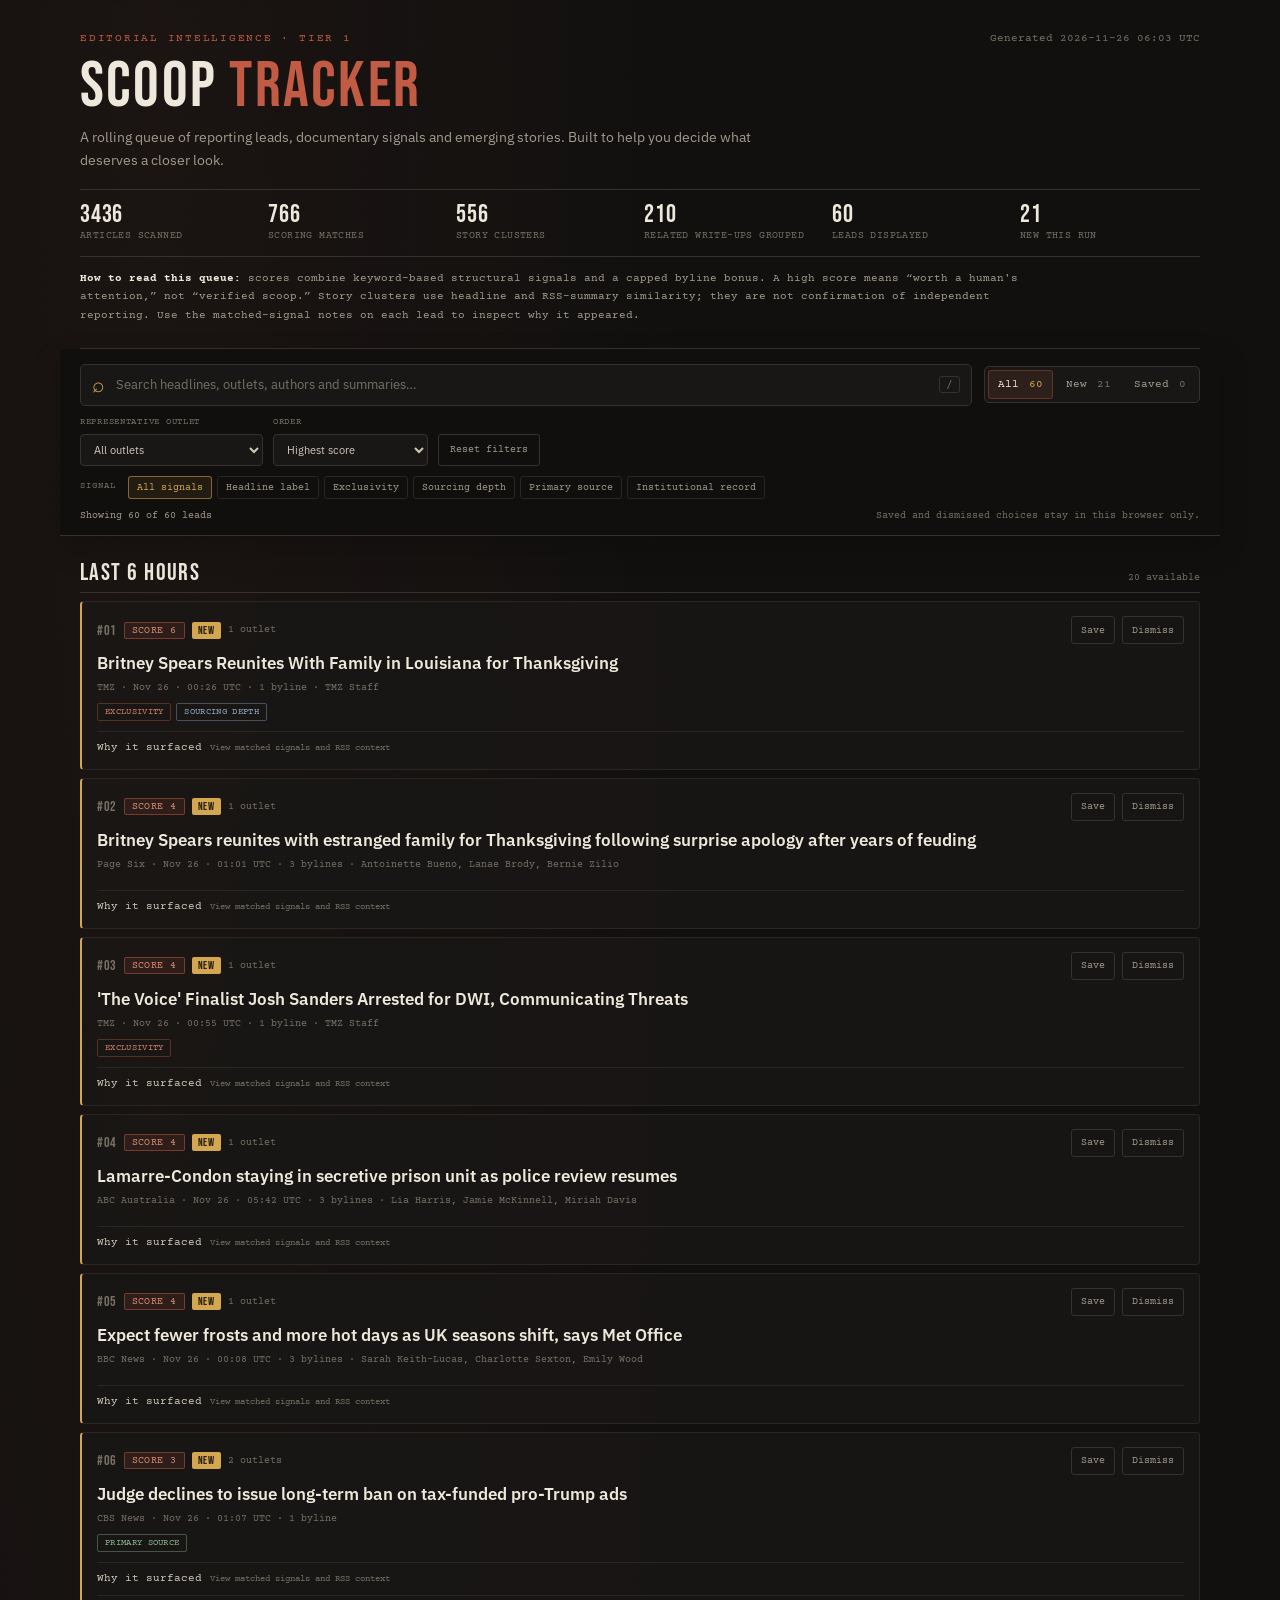
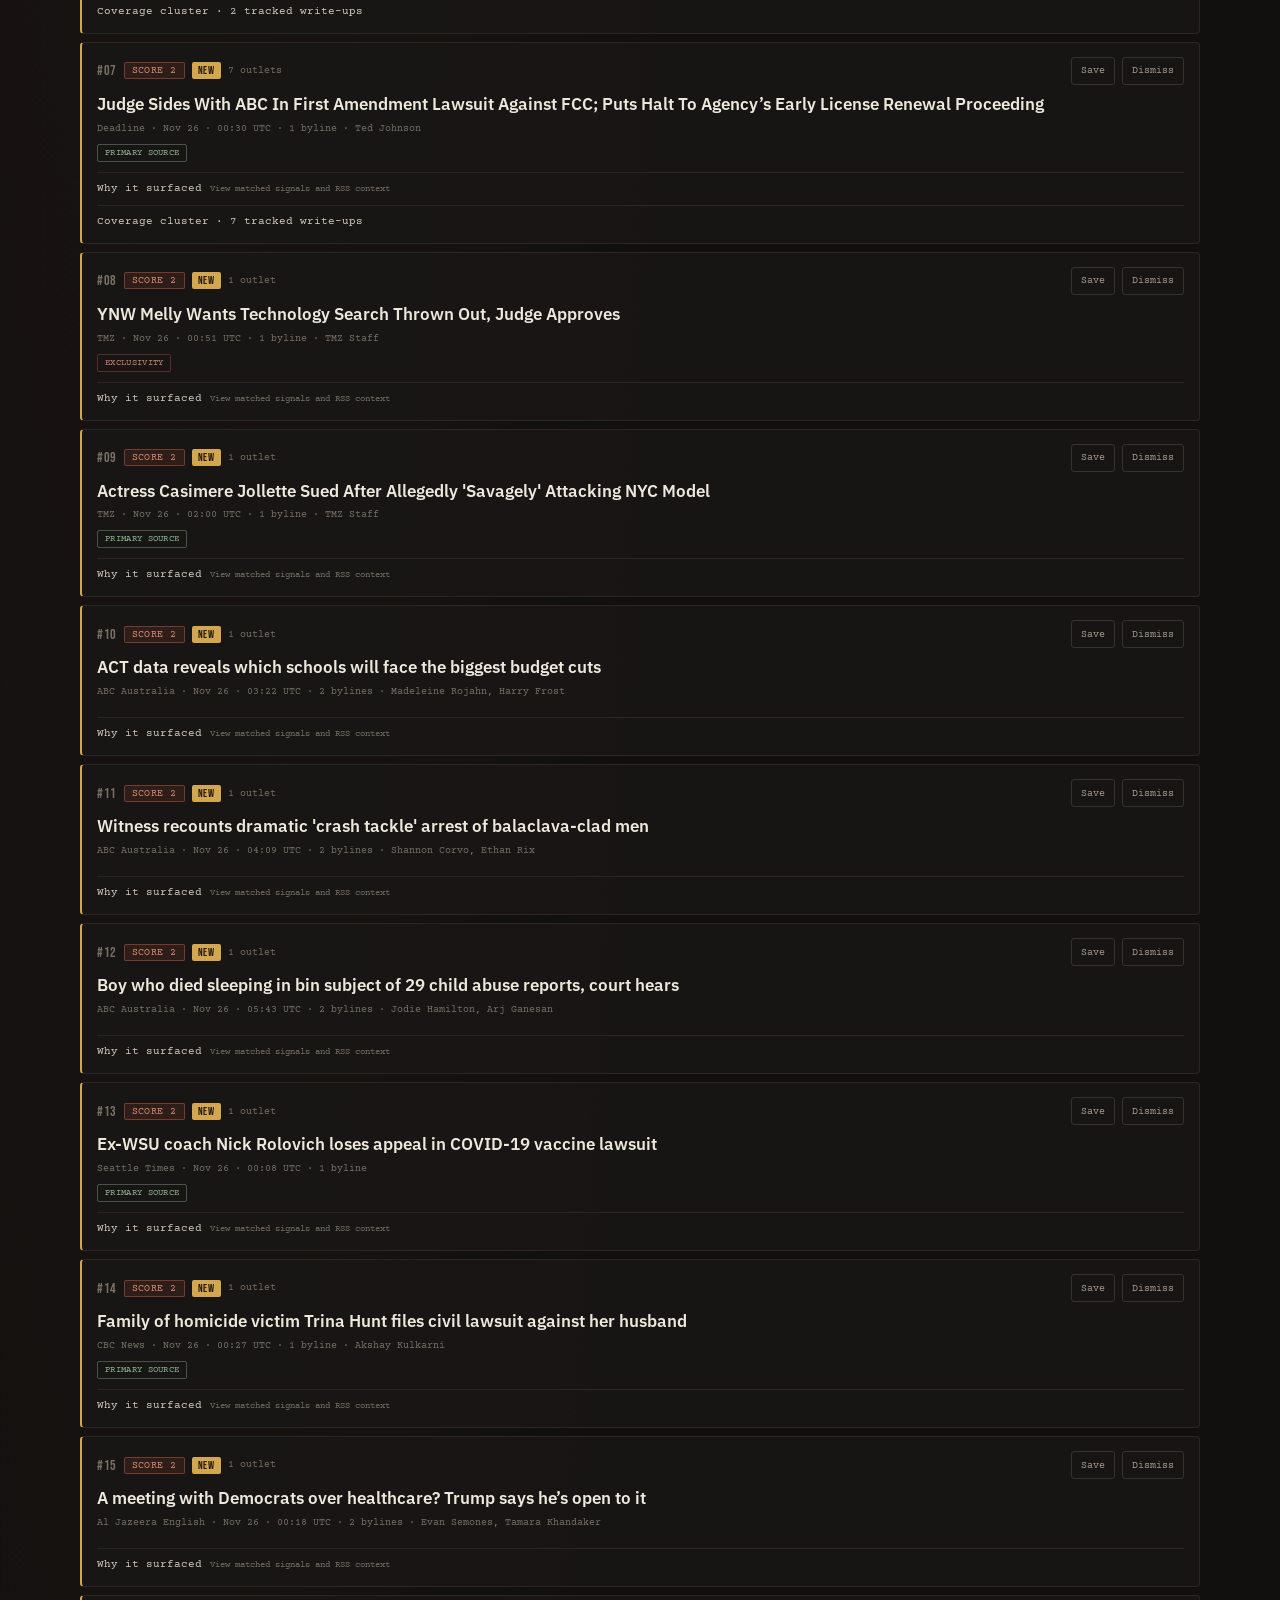
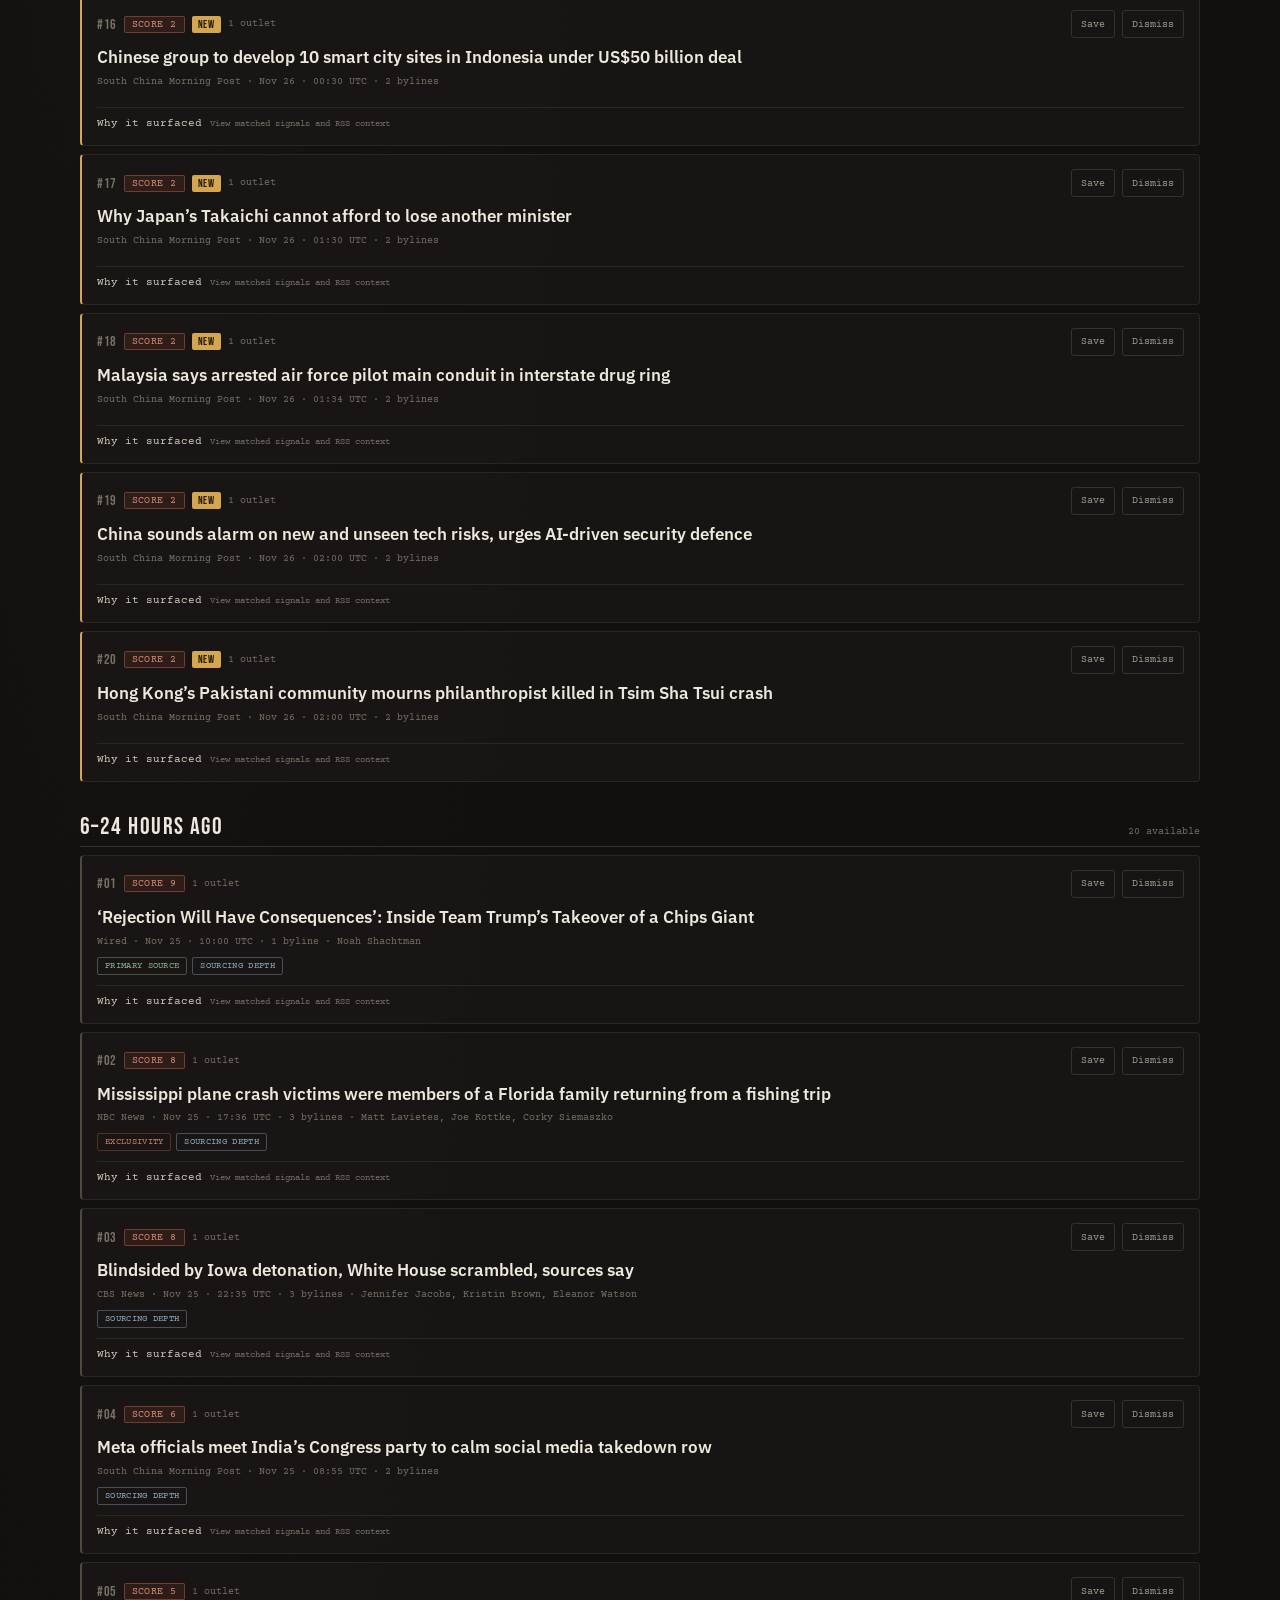
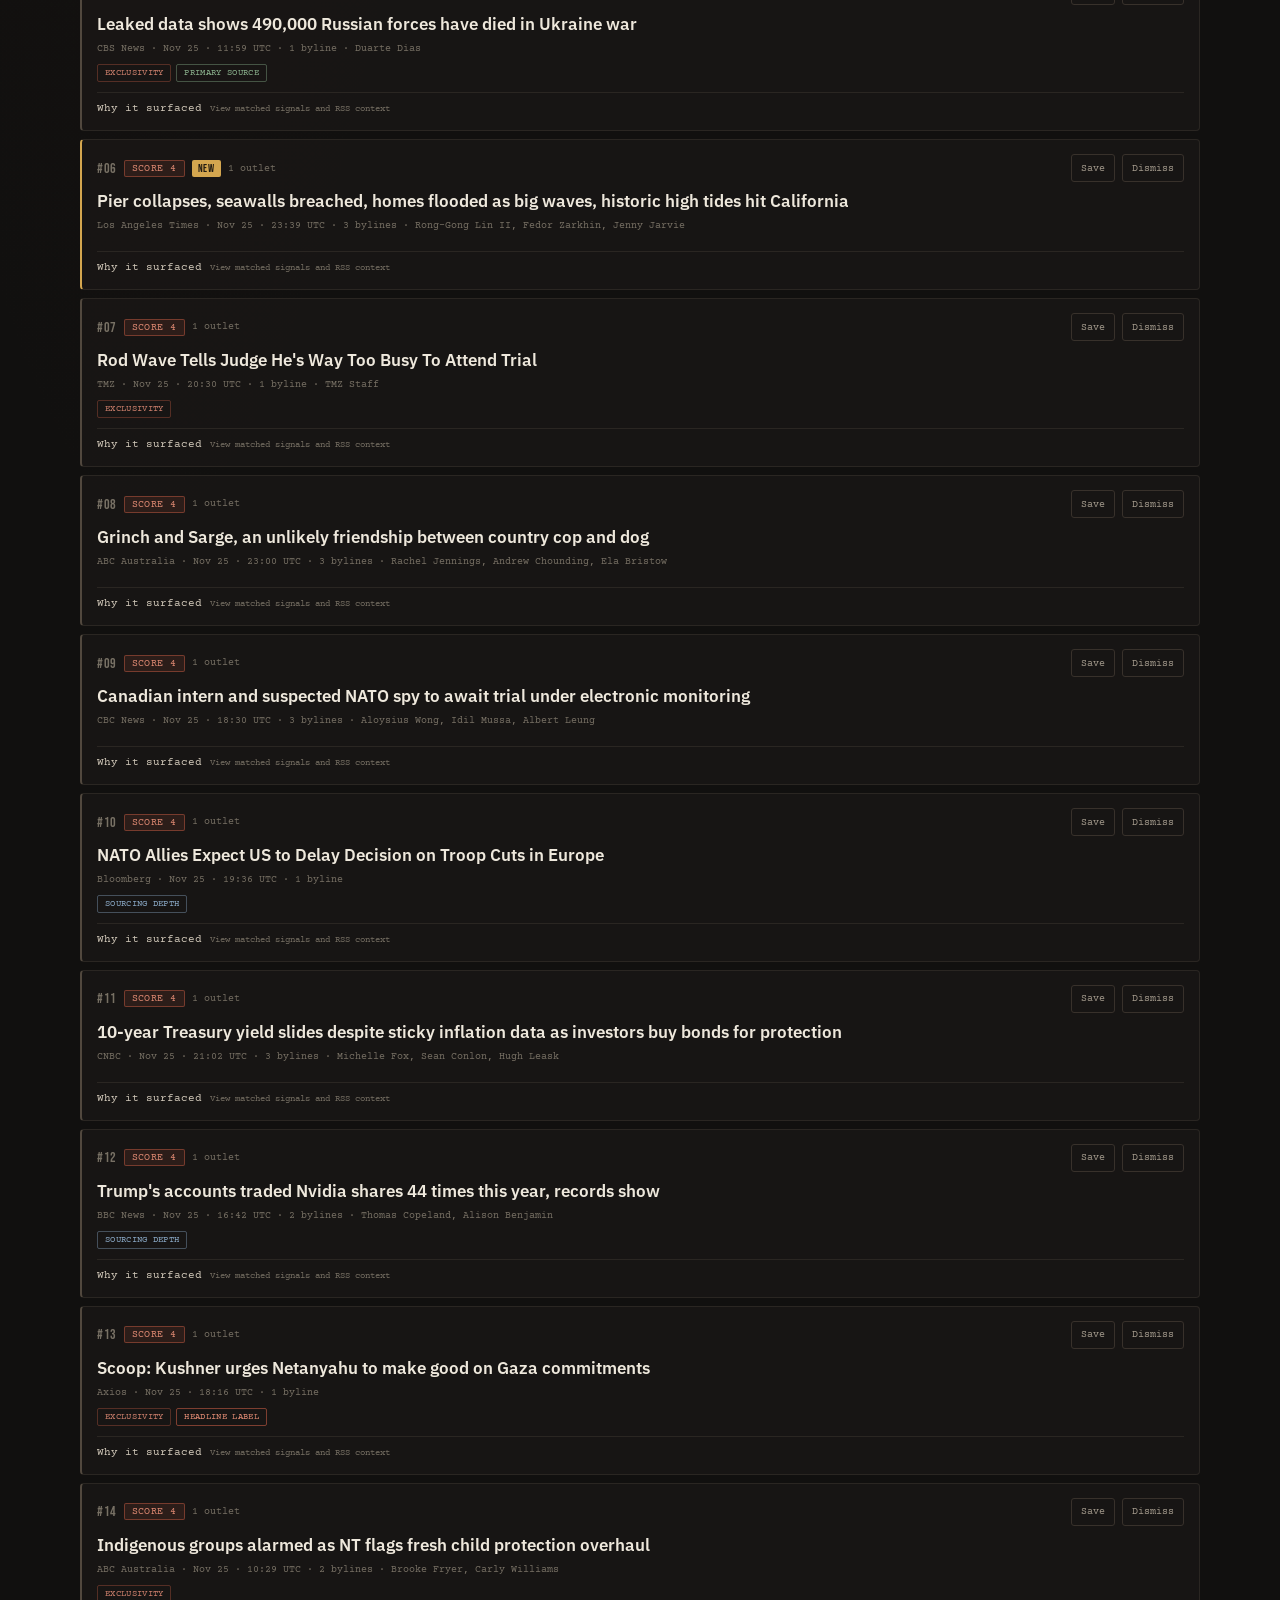
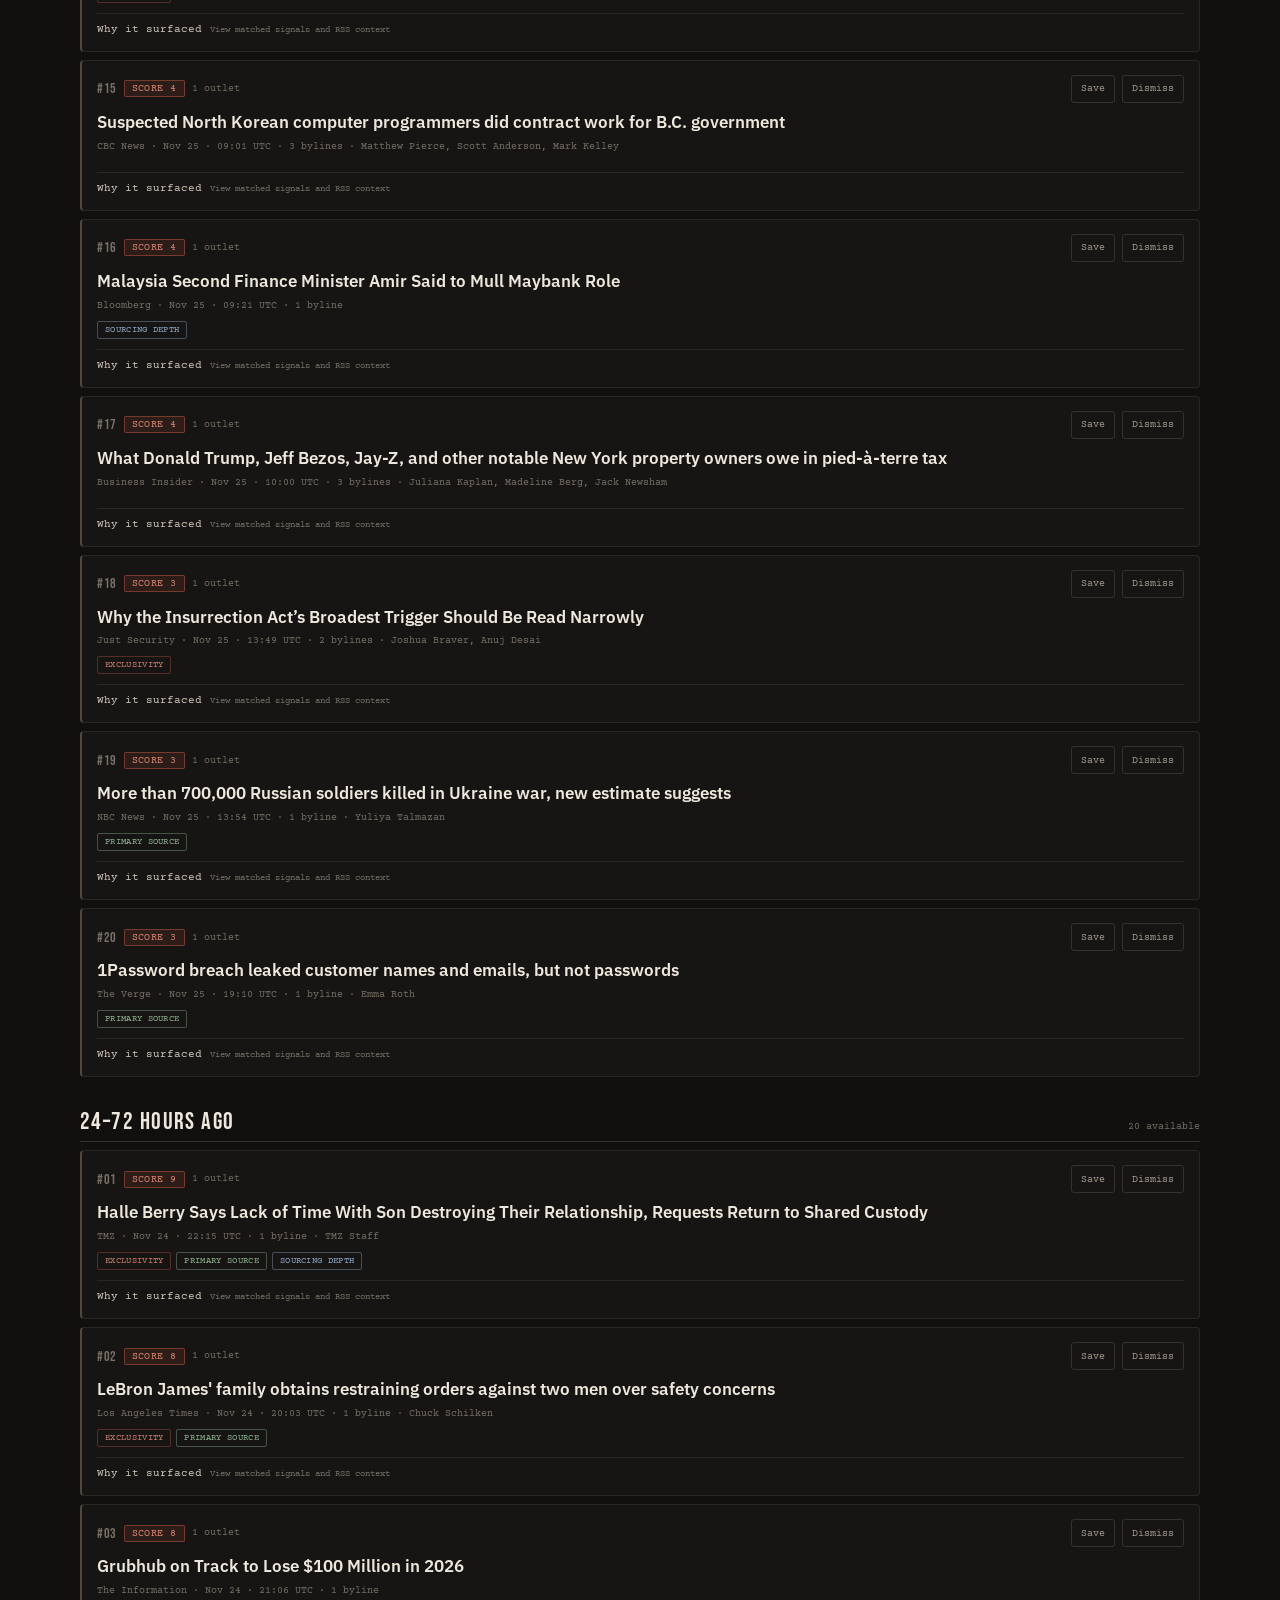
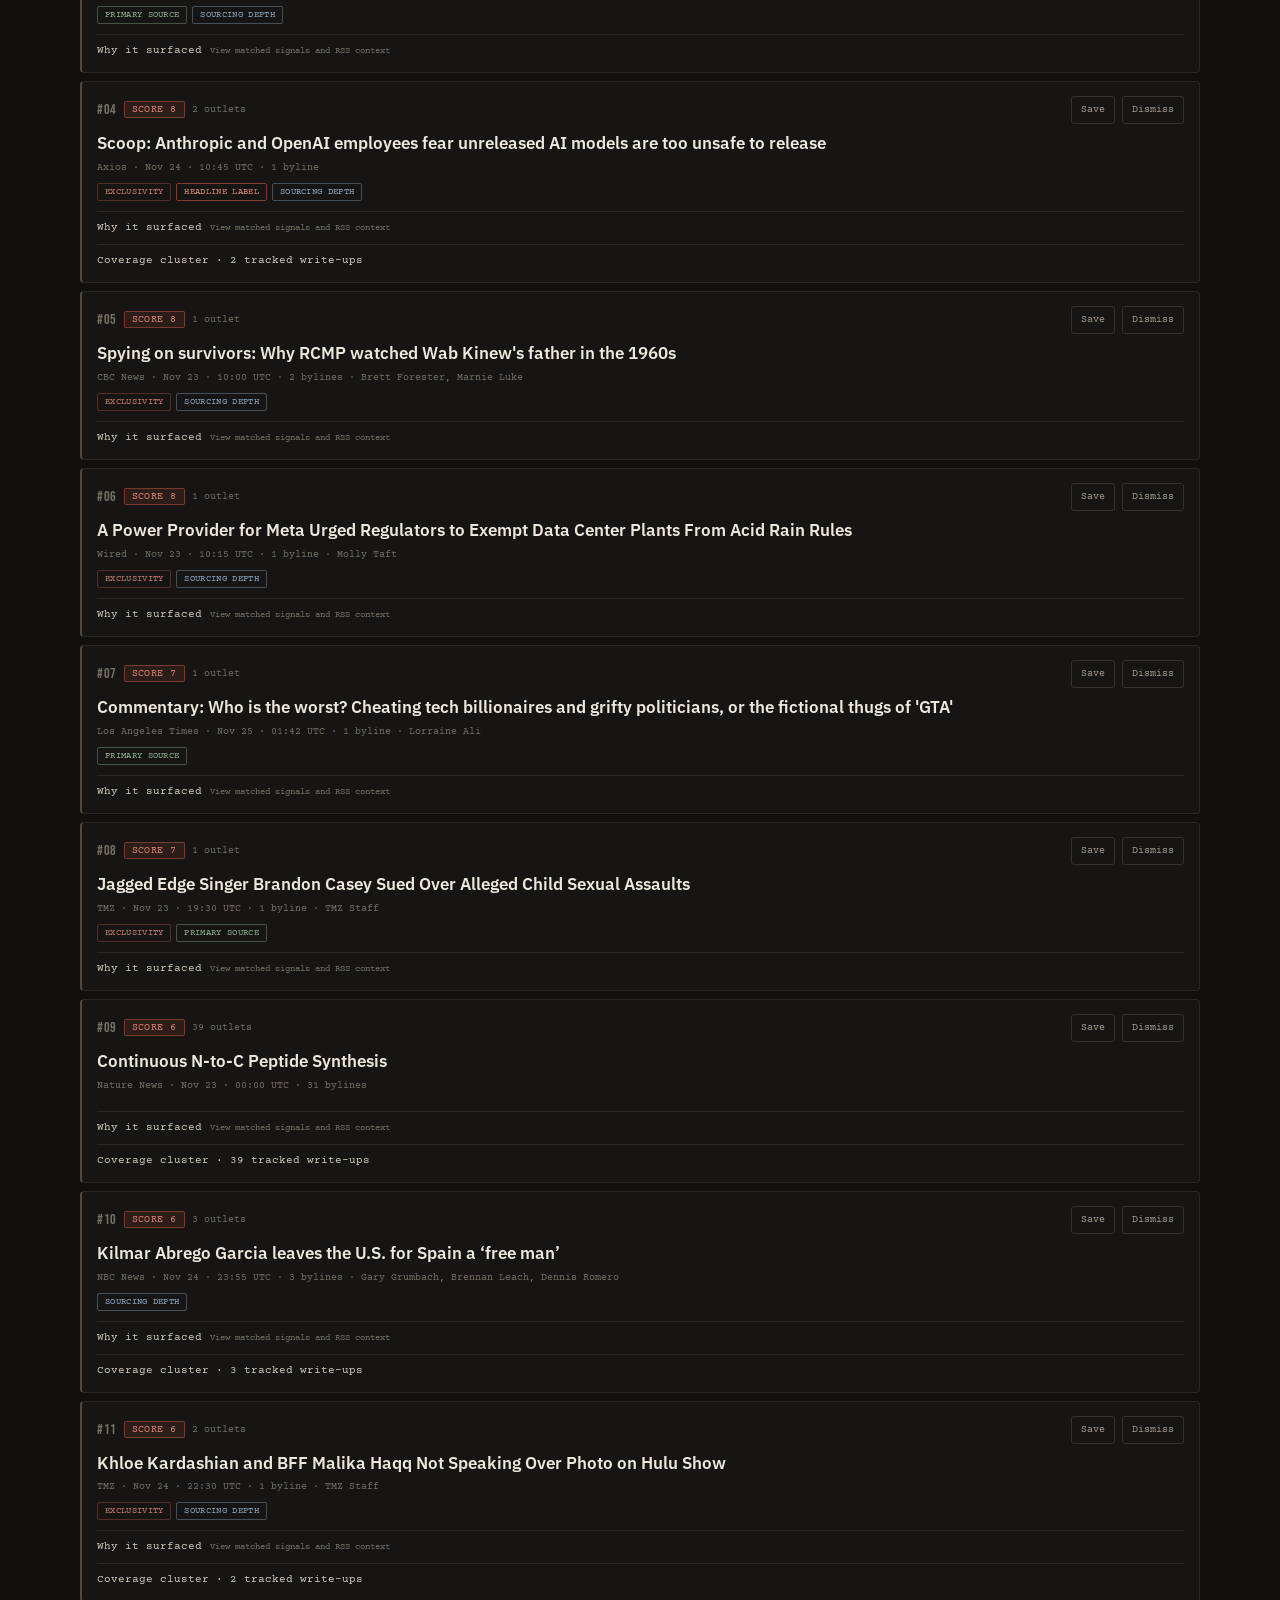
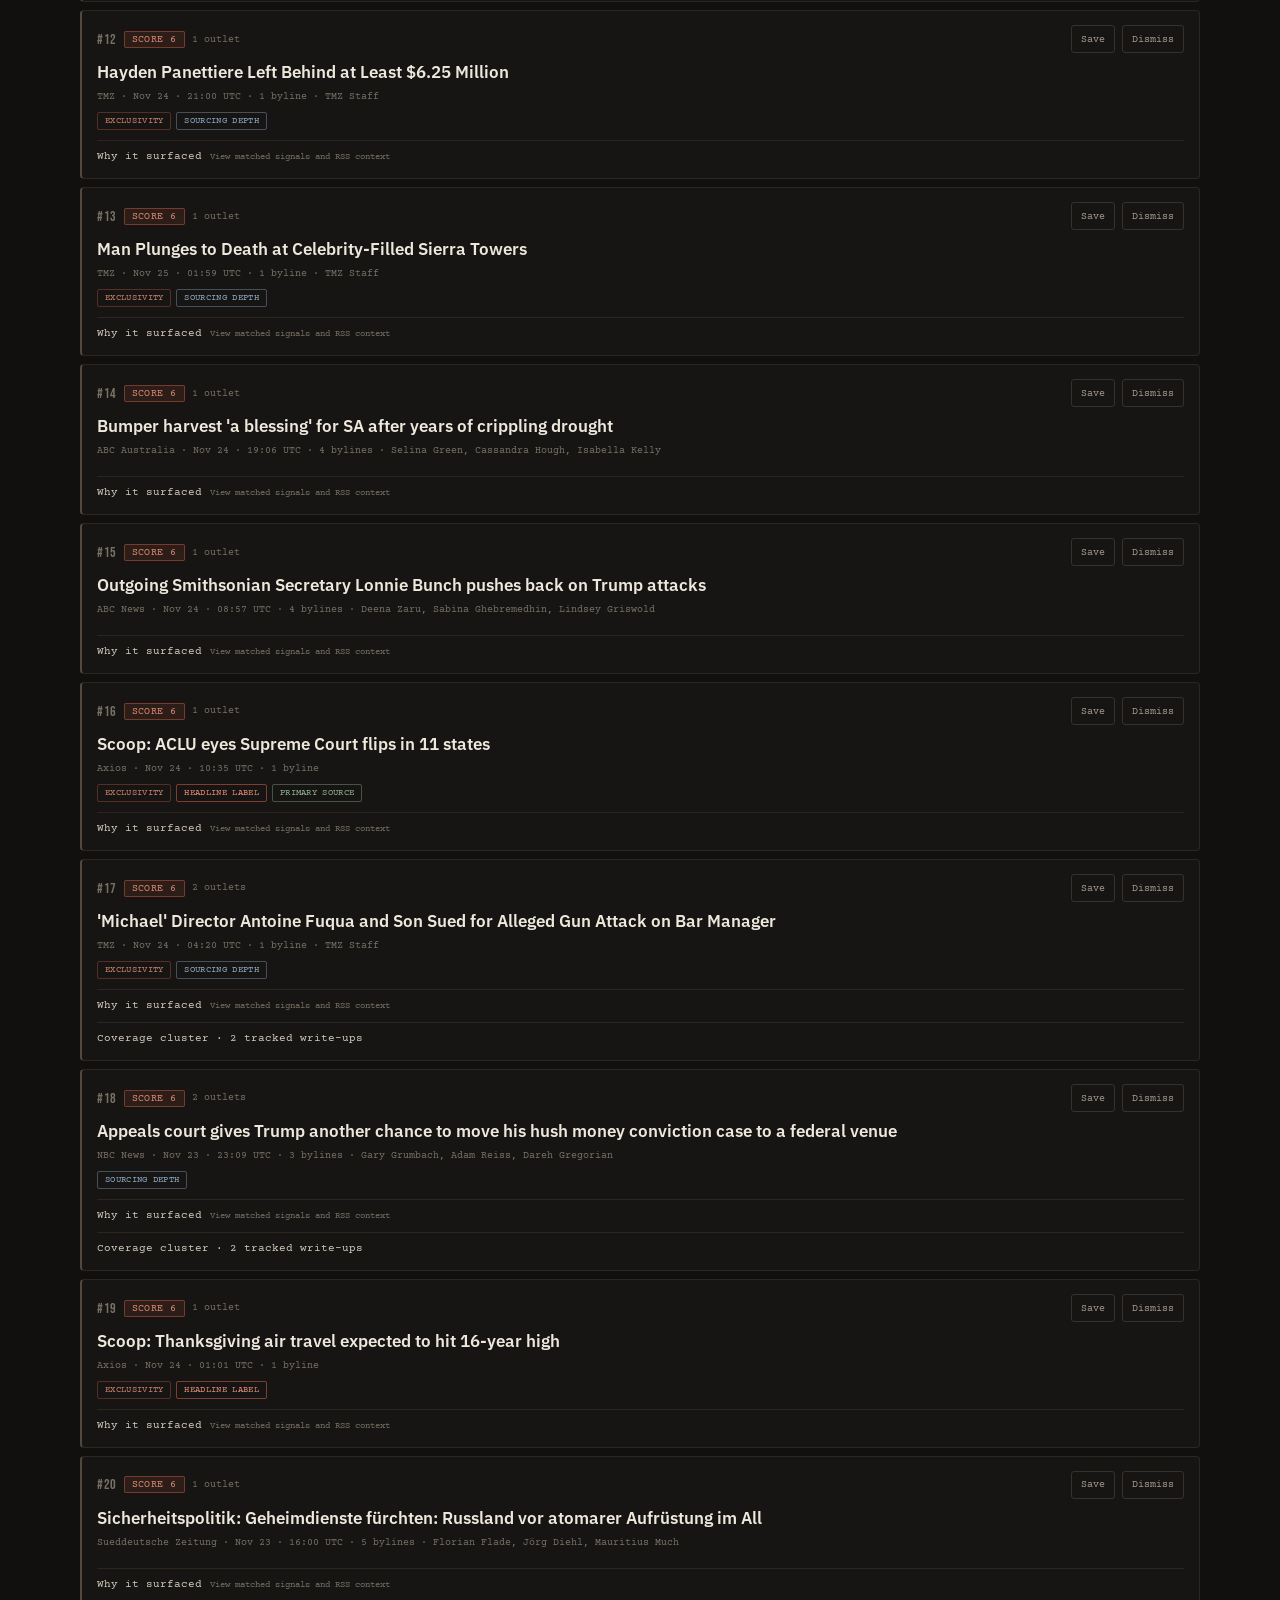
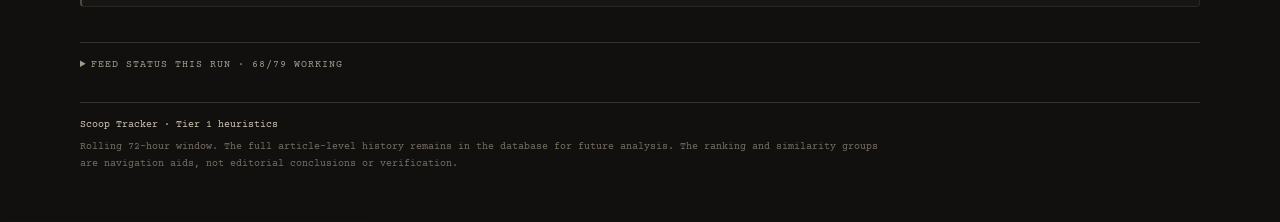
==== commit 5473bfcb: "Scoop tracker run: 2026-11-26 06:03 UTC" ====
--- a/scoop_report.html
+++ b/scoop_report.html
@@ -16,17 +16,17 @@
   <header class="masthead">
     <div class="masthead-top">
       <span class="eyebrow">Editorial intelligence · Tier 1</span>
-      <span class="generated">Generated 2026-11-25 23:56 UTC</span>
+      <span class="generated">Generated 2026-11-26 06:03 UTC</span>
     </div>
     <h1>SCOOP <span>TRACKER</span></h1>
     <p class="dek">A rolling queue of reporting leads, documentary signals and emerging stories. Built to help you decide what deserves a closer look.</p>
     <div class="stats">
-      <div class="stat"><b>3401</b><span>articles scanned</span></div>
-      <div class="stat"><b>756</b><span>scoring matches</span></div>
-      <div class="stat"><b>549</b><span>story clusters</span></div>
-      <div class="stat"><b>207</b><span>related write-ups grouped</span></div>
+      <div class="stat"><b>3436</b><span>articles scanned</span></div>
+      <div class="stat"><b>766</b><span>scoring matches</span></div>
+      <div class="stat"><b>556</b><span>story clusters</span></div>
+      <div class="stat"><b>210</b><span>related write-ups grouped</span></div>
       <div class="stat"><b>60</b><span>leads displayed</span></div>
-      <div class="stat"><b>27</b><span>new this run</span></div>
+      <div class="stat"><b>21</b><span>new this run</span></div>
     </div>
     <div class="score-legend">
       <strong>How to read this queue:</strong> scores combine keyword-based structural signals and a capped byline bonus.
@@ -45,7 +45,7 @@
       </label>
       <div class="view-switch" role="group" aria-label="Story view">
         <button type="button" class="view-button is-active" data-view="all" aria-pressed="true">All <span data-view-count="all">60</span></button>
-        <button type="button" class="view-button" data-view="new" aria-pressed="false">New <span data-view-count="new">27</span></button>
+        <button type="button" class="view-button" data-view="new" aria-pressed="false">New <span data-view-count="new">21</span></button>
         <button type="button" class="view-button" data-view="saved" aria-pressed="false">Saved <span data-view-count="saved">0</span></button>
         <button type="button" class="view-button" data-view="dismissed" aria-pressed="false">Dismissed <span data-view-count="dismissed">0</span></button>
       </div>
@@ -85,17 +85,17 @@
   <section class="bucket" data-bucket>
     <div class="bucket-heading">
       <h2 class="bucket-title">Last 6 Hours</h2>
-      <span class="bucket-count" data-bucket-count>20 shown · 35 available</span>
+      <span class="bucket-count" data-bucket-count>20 shown · 36 available</span>
     </div>
     <div class="story-list">
         <article class="story-card is-new" data-story-card
-          data-source="CBS News" data-sources="[&quot;CBS News&quot;]"
-          data-tags="sourcing_depth" data-new="true"
-          data-score="8" data-time="1795646125" data-story-urls="[&quot;https://www.cbsnews.com/news/iowa-detonation-lead-white-house-blindsided-accountability/&quot;]">
+          data-source="TMZ" data-sources="[&quot;TMZ&quot;]"
+          data-tags="exclusivity sourcing_depth" data-new="true"
+          data-score="6" data-time="1795652786" data-story-urls="[&quot;https://www.tmz.com/2026/11/25/britney-spears-with-family-for-thanksgiving/&quot;]">
           <div class="story-topline">
             <div class="story-rankline">
               <span class="rank">#01</span>
-              <span class="score-badge">SCORE 8</span>
+              <span class="score-badge">SCORE 6</span>
               <span class="badge-new">NEW</span>
               <span class="cluster-count">1 outlet</span>
             </div>
@@ -104,20 +104,55 @@
               <button type="button" class="action-button dismiss-button" data-action="dismiss">Dismiss</button>
             </div>
           </div>
-          <a class="story-title" href="https://www.cbsnews.com/news/iowa-detonation-lead-white-house-blindsided-accountability/" target="_blank" rel="noopener noreferrer">Blindsided by Iowa detonation, White House scrambled, sources say</a>
-          <div class="meta">CBS News · Nov 25 · 22:35 UTC · 3 bylines · Jennifer  Jacobs, Kristin  Brown, Eleanor  Watson</div>
-          <div class="tags"><span class="tag tag-sourcing_depth">sourcing depth</span></div>
-          <details class="story-context">
-            <summary>Why it surfaced <span>View matched signals and RSS context</span></summary>
-            <div class="context-body">
-              <div class="context-section">
-                <h3>Matched scoring signals</h3>
-                <ul class="signal-explanations"><li><strong>Sourcing Depth.</strong> The text contains language associated with deeper sourcing, such as people familiar with a matter, anonymous sourcing, documents obtained or reviewed, or a declined request for comment. The match does not establish the source&#x27;s quality.</li><li><strong>Byline credit: +4.</strong> 3 bylines; the bonus is two points per additional byline, capped at six.</li></ul>
-                <p class="score-caution">The displayed score is the sum of matched keyword markers and any byline bonus. Individual marker weights are not stored in the report database, so this explains the category-level matches rather than claiming an exact phrase-by-phrase breakdown.</p>
-              </div>
-              <div class="context-section">
-                <h3>RSS summary</h3>
-                <p class="summary-text">White House officials have expressed frustration in internal conversations that they had to scramble to deal with the crisis.</p>
+          <a class="story-title" href="https://www.tmz.com/2026/11/25/britney-spears-with-family-for-thanksgiving/" target="_blank" rel="noopener noreferrer">Britney Spears Reunites With Family in Louisiana for Thanksgiving</a>
+          <div class="meta">TMZ · Nov 26 · 00:26 UTC · 1 byline · TMZ Staff</div>
+          <div class="tags"><span class="tag tag-exclusivity">exclusivity</span><span class="tag tag-sourcing_depth">sourcing depth</span></div>
+          <details class="story-context">
+            <summary>Why it surfaced <span>View matched signals and RSS context</span></summary>
+            <div class="context-body">
+              <div class="context-section">
+                <h3>Matched scoring signals</h3>
+                <ul class="signal-explanations"><li><strong>Exclusivity.</strong> Exclusivity language appears in the headline, RSS summary or extracted article text—for example “exclusive”, “can reveal” or “has obtained”. The wording can be self-asserted.</li><li><strong>Sourcing Depth.</strong> The text contains language associated with deeper sourcing, such as people familiar with a matter, anonymous sourcing, documents obtained or reviewed, or a declined request for comment. The match does not establish the source&#x27;s quality.</li><li><strong>Byline credit: +0.</strong> No additional-byline bonus was applied.</li></ul>
+                <p class="score-caution">The displayed score is the sum of matched keyword markers and any byline bonus. Individual marker weights are not stored in the report database, so this explains the category-level matches rather than claiming an exact phrase-by-phrase breakdown.</p>
+              </div>
+              <div class="context-section">
+                <h3>RSS summary</h3>
+                <p class="summary-text">Britney Spears is putting years of family drama aside this Thanksgiving ... heading back to her hometown for a big Spears family reunion ... TMZ has learned. Sources familiar with the situation tell TMZ ... Britney is in Kentwood, Louisiana, where…</p>
+              </div>
+            </div>
+          </details>
+          
+        </article>
+        <article class="story-card is-new" data-story-card
+          data-source="Page Six" data-sources="[&quot;Page Six&quot;]"
+          data-tags="" data-new="true"
+          data-score="4" data-time="1795654878" data-story-urls="[&quot;https://pagesix.com/2026/11/25/celebrity-news/britney-spears-reuniting-with-estranged-family-for-thanksgiving-after-surprise-apology-following-years-of-feuding/&quot;]">
+          <div class="story-topline">
+            <div class="story-rankline">
+              <span class="rank">#02</span>
+              <span class="score-badge">SCORE 4</span>
+              <span class="badge-new">NEW</span>
+              <span class="cluster-count">1 outlet</span>
+            </div>
+            <div class="story-actions">
+              <button type="button" class="action-button save-button" data-action="save" aria-pressed="false">Save</button>
+              <button type="button" class="action-button dismiss-button" data-action="dismiss">Dismiss</button>
+            </div>
+          </div>
+          <a class="story-title" href="https://pagesix.com/2026/11/25/celebrity-news/britney-spears-reuniting-with-estranged-family-for-thanksgiving-after-surprise-apology-following-years-of-feuding/" target="_blank" rel="noopener noreferrer">Britney Spears reunites with estranged family for Thanksgiving following surprise apology after years of feuding</a>
+          <div class="meta">Page Six · Nov 26 · 01:01 UTC · 3 bylines · Antoinette Bueno, Lanae Brody, Bernie Zilio</div>
+          <div class="tags"></div>
+          <details class="story-context">
+            <summary>Why it surfaced <span>View matched signals and RSS context</span></summary>
+            <div class="context-body">
+              <div class="context-section">
+                <h3>Matched scoring signals</h3>
+                <ul class="signal-explanations"><li><strong>Byline credit: +4.</strong> 3 bylines; the bonus is two points per additional byline, capped at six.</li></ul>
+                <p class="score-caution">The displayed score is the sum of matched keyword markers and any byline bonus. Individual marker weights are not stored in the report database, so this explains the category-level matches rather than claiming an exact phrase-by-phrase breakdown.</p>
+              </div>
+              <div class="context-section">
+                <h3>RSS summary</h3>
+                <p class="summary-text">The pop star previously blasted her family on social media and in her 2023 memoir, &quot;The Woman in Me.&quot;</p>
               </div>
             </div>
           </details>
@@ -126,10 +161,10 @@
         <article class="story-card is-new" data-story-card
           data-source="TMZ" data-sources="[&quot;TMZ&quot;]"
           data-tags="exclusivity" data-new="true"
-          data-score="4" data-time="1795638658" data-story-urls="[&quot;https://www.tmz.com/2026/11/25/rod-wave-says-he-is-too-busy-for-trial/&quot;]">
-          <div class="story-topline">
-            <div class="story-rankline">
-              <span class="rank">#02</span>
+          data-score="4" data-time="1795654551" data-story-urls="[&quot;https://www.tmz.com/2026/11/25/josh-sanders-arrested/&quot;]">
+          <div class="story-topline">
+            <div class="story-rankline">
+              <span class="rank">#03</span>
               <span class="score-badge">SCORE 4</span>
               <span class="badge-new">NEW</span>
               <span class="cluster-count">1 outlet</span>
@@ -139,8 +174,8 @@
               <button type="button" class="action-button dismiss-button" data-action="dismiss">Dismiss</button>
             </div>
           </div>
-          <a class="story-title" href="https://www.tmz.com/2026/11/25/rod-wave-says-he-is-too-busy-for-trial/" target="_blank" rel="noopener noreferrer">Rod Wave Tells Judge He&#x27;s Way Too Busy To Attend Trial</a>
-          <div class="meta">TMZ · Nov 25 · 20:30 UTC · 1 byline · TMZ Staff</div>
+          <a class="story-title" href="https://www.tmz.com/2026/11/25/josh-sanders-arrested/" target="_blank" rel="noopener noreferrer">&#x27;The Voice&#x27; Finalist Josh Sanders Arrested for DWI, Communicating Threats</a>
+          <div class="meta">TMZ · Nov 26 · 00:55 UTC · 1 byline · TMZ Staff</div>
           <div class="tags"><span class="tag tag-exclusivity">exclusivity</span></div>
           <details class="story-context">
             <summary>Why it surfaced <span>View matched signals and RSS context</span></summary>
@@ -152,7 +187,7 @@
               </div>
               <div class="context-section">
                 <h3>RSS summary</h3>
-                <p class="summary-text">A judge is pushing back Rod Wave&#x27;s trial, where he stands accused of an alleged battery ... and it&#x27;s all because the rapper said he needed to finish his nationwide tour, TMZ has learned. According to court docs, obtained by TMZ, Rod asked the…</p>
+                <p class="summary-text">Josh Sanders is back behind bars ... the former &quot;The Voice&quot; finalist has been arrested for driving while impaired and communicating threats ... TMZ has learned. According to jail records obtained by TMZ ... the 38-year-old singer was booked…</p>
               </div>
             </div>
           </details>
@@ -161,42 +196,7 @@
         <article class="story-card is-new" data-story-card
           data-source="ABC Australia" data-sources="[&quot;ABC Australia&quot;]"
           data-tags="" data-new="true"
-          data-score="4" data-time="1795647600" data-story-urls="[&quot;https://www.abc.net.au/news/2026-11-26/wa-police-officer-takes-in-dog-after-crash-kills-owner/107417162&quot;]">
-          <div class="story-topline">
-            <div class="story-rankline">
-              <span class="rank">#03</span>
-              <span class="score-badge">SCORE 4</span>
-              <span class="badge-new">NEW</span>
-              <span class="cluster-count">1 outlet</span>
-            </div>
-            <div class="story-actions">
-              <button type="button" class="action-button save-button" data-action="save" aria-pressed="false">Save</button>
-              <button type="button" class="action-button dismiss-button" data-action="dismiss">Dismiss</button>
-            </div>
-          </div>
-          <a class="story-title" href="https://www.abc.net.au/news/2026-11-26/wa-police-officer-takes-in-dog-after-crash-kills-owner/107417162" target="_blank" rel="noopener noreferrer">Grinch and Sarge, an unlikely friendship between country cop and dog</a>
-          <div class="meta">ABC Australia · Nov 25 · 23:00 UTC · 3 bylines · Rachel Jennings, Andrew Chounding, Ela Bristow</div>
-          <div class="tags"></div>
-          <details class="story-context">
-            <summary>Why it surfaced <span>View matched signals and RSS context</span></summary>
-            <div class="context-body">
-              <div class="context-section">
-                <h3>Matched scoring signals</h3>
-                <ul class="signal-explanations"><li><strong>Byline credit: +4.</strong> 3 bylines; the bonus is two points per additional byline, capped at six.</li></ul>
-                <p class="score-caution">The displayed score is the sum of matched keyword markers and any byline bonus. Individual marker weights are not stored in the report database, so this explains the category-level matches rather than claiming an exact phrase-by-phrase breakdown.</p>
-              </div>
-              <div class="context-section">
-                <h3>RSS summary</h3>
-                <p class="summary-text">When a country cop arrived at the scene of a horrific car accident, the last thing he expected to find was an Alaskan malamute.</p>
-              </div>
-            </div>
-          </details>
-          
-        </article>
-        <article class="story-card is-new" data-story-card
-          data-source="CBC News" data-sources="[&quot;CBC News&quot;]"
-          data-tags="" data-new="true"
-          data-score="4" data-time="1795631434" data-story-urls="[&quot;https://www.cbc.ca/news/canada/canadian-nato-intern-spy-suspect-electronic-monitoring-9.7435716?cmp=rss&quot;]">
+          data-score="4" data-time="1795671740" data-story-urls="[&quot;https://www.abc.net.au/news/2026-11-26/nsw-beau-lamarre-murder-conviction-what-happens-next/107427328&quot;]">
           <div class="story-topline">
             <div class="story-rankline">
               <span class="rank">#04</span>
@@ -209,8 +209,8 @@
               <button type="button" class="action-button dismiss-button" data-action="dismiss">Dismiss</button>
             </div>
           </div>
-          <a class="story-title" href="https://www.cbc.ca/news/canada/canadian-nato-intern-spy-suspect-electronic-monitoring-9.7435716?cmp=rss" target="_blank" rel="noopener noreferrer">Canadian intern and suspected NATO spy to await trial under electronic monitoring</a>
-          <div class="meta">CBC News · Nov 25 · 18:30 UTC · 3 bylines · Aloysius Wong, Idil Mussa, Albert Leung</div>
+          <a class="story-title" href="https://www.abc.net.au/news/2026-11-26/nsw-beau-lamarre-murder-conviction-what-happens-next/107427328" target="_blank" rel="noopener noreferrer">Lamarre-Condon staying in secretive prison unit as police review resumes</a>
+          <div class="meta">ABC Australia · Nov 26 · 05:42 UTC · 3 bylines · Lia Harris, Jamie McKinnell, Miriah Davis</div>
           <div class="tags"></div>
           <details class="story-context">
             <summary>Why it surfaced <span>View matched signals and RSS context</span></summary>
@@ -222,16 +222,16 @@
               </div>
               <div class="context-section">
                 <h3>RSS summary</h3>
-                <p class="summary-text">Biwei Zhang, the 33-year-old computer scientist accused of spying on NATO, will be under electronic monitoring while awaiting trial, a Belgian court ruled on Wednesday.</p>
+                <p class="summary-text">Beau Lamarre-Condon&#x27;s murder trial may be over but he now faces a long prison sentence and renewed scrutiny of his actions as a NSW Police officer.</p>
               </div>
             </div>
           </details>
           
         </article>
         <article class="story-card is-new" data-story-card
-          data-source="Bloomberg" data-sources="[&quot;Bloomberg&quot;]"
-          data-tags="sourcing_depth" data-new="true"
-          data-score="4" data-time="1795635381" data-story-urls="[&quot;https://www.bloomberg.com/news/articles/2026-11-25/nato-allies-expect-us-to-delay-decision-on-troop-cuts-in-europe&quot;]">
+          data-source="BBC News" data-sources="[&quot;BBC News&quot;]"
+          data-tags="" data-new="true"
+          data-score="4" data-time="1795651687" data-story-urls="[&quot;https://www.bbc.co.uk/weather/articles/cr3eg1py3gv5o?at_medium=RSS&amp;at_campaign=rss&quot;]">
           <div class="story-topline">
             <div class="story-rankline">
               <span class="rank">#05</span>
@@ -244,113 +244,43 @@
               <button type="button" class="action-button dismiss-button" data-action="dismiss">Dismiss</button>
             </div>
           </div>
-          <a class="story-title" href="https://www.bloomberg.com/news/articles/2026-11-25/nato-allies-expect-us-to-delay-decision-on-troop-cuts-in-europe" target="_blank" rel="noopener noreferrer">NATO Allies Expect US to Delay Decision on Troop Cuts in Europe</a>
-          <div class="meta">Bloomberg · Nov 25 · 19:36 UTC · 1 byline</div>
-          <div class="tags"><span class="tag tag-sourcing_depth">sourcing depth</span></div>
-          <details class="story-context">
-            <summary>Why it surfaced <span>View matched signals and RSS context</span></summary>
-            <div class="context-body">
-              <div class="context-section">
-                <h3>Matched scoring signals</h3>
-                <ul class="signal-explanations"><li><strong>Sourcing Depth.</strong> The text contains language associated with deeper sourcing, such as people familiar with a matter, anonymous sourcing, documents obtained or reviewed, or a declined request for comment. The match does not establish the source&#x27;s quality.</li><li><strong>Byline credit: +0.</strong> No additional-byline bonus was applied.</li></ul>
-                <p class="score-caution">The displayed score is the sum of matched keyword markers and any byline bonus. Individual marker weights are not stored in the report database, so this explains the category-level matches rather than claiming an exact phrase-by-phrase breakdown.</p>
-              </div>
-              <div class="context-section">
-                <h3>RSS summary</h3>
-                <p class="summary-text">NATO nations expect the US to delay a final decision on cutting troop numbers in Europe past early December, people familiar with the matter said, as the Trump administration puts a renewed focus on securing a Ukraine peace deal.</p>
+          <a class="story-title" href="https://www.bbc.co.uk/weather/articles/cr3eg1py3gv5o?at_medium=RSS&amp;at_campaign=rss" target="_blank" rel="noopener noreferrer">Expect fewer frosts and more hot days as UK seasons shift, says Met Office</a>
+          <div class="meta">BBC News · Nov 26 · 00:08 UTC · 3 bylines · Sarah Keith-Lucas, Charlotte Sexton, Emily Wood</div>
+          <div class="tags"></div>
+          <details class="story-context">
+            <summary>Why it surfaced <span>View matched signals and RSS context</span></summary>
+            <div class="context-body">
+              <div class="context-section">
+                <h3>Matched scoring signals</h3>
+                <ul class="signal-explanations"><li><strong>Byline credit: +4.</strong> 3 bylines; the bonus is two points per additional byline, capped at six.</li></ul>
+                <p class="score-caution">The displayed score is the sum of matched keyword markers and any byline bonus. Individual marker weights are not stored in the report database, so this explains the category-level matches rather than claiming an exact phrase-by-phrase breakdown.</p>
+              </div>
+              <div class="context-section">
+                <h3>RSS summary</h3>
+                <p class="summary-text">Changing seasons are affecting wildlife and leading some farmers to grow different crops.</p>
               </div>
             </div>
           </details>
           
         </article>
         <article class="story-card is-new" data-story-card
-          data-source="CNBC" data-sources="[&quot;CNBC&quot;]"
-          data-tags="" data-new="true"
-          data-score="4" data-time="1795640525" data-story-urls="[&quot;https://www.cnbc.com/2026/11/25/treasury-yields-bonds-inflation.html&quot;]">
+          data-source="CBS News" data-sources="[&quot;CBS News&quot;, &quot;The Hill&quot;]"
+          data-tags="primary_source" data-new="true"
+          data-score="3" data-time="1795655224" data-story-urls="[&quot;https://thehill.com/regulation/court-battles/6244361-judge-denies-dnc-ad-challenge/&quot;, &quot;https://www.cbsnews.com/news/judge-declines-long-term-ban-pro-trump-ads/&quot;]">
           <div class="story-topline">
             <div class="story-rankline">
               <span class="rank">#06</span>
-              <span class="score-badge">SCORE 4</span>
-              <span class="badge-new">NEW</span>
-              <span class="cluster-count">1 outlet</span>
-            </div>
-            <div class="story-actions">
-              <button type="button" class="action-button save-button" data-action="save" aria-pressed="false">Save</button>
-              <button type="button" class="action-button dismiss-button" data-action="dismiss">Dismiss</button>
-            </div>
-          </div>
-          <a class="story-title" href="https://www.cnbc.com/2026/11/25/treasury-yields-bonds-inflation.html" target="_blank" rel="noopener noreferrer">10-year Treasury yield slides despite sticky inflation data as investors buy bonds for protection</a>
-          <div class="meta">CNBC · Nov 25 · 21:02 UTC · 3 bylines · Michelle Fox, Sean Conlon, Hugh Leask</div>
-          <div class="tags"></div>
-          <details class="story-context">
-            <summary>Why it surfaced <span>View matched signals and RSS context</span></summary>
-            <div class="context-body">
-              <div class="context-section">
-                <h3>Matched scoring signals</h3>
-                <ul class="signal-explanations"><li><strong>Byline credit: +4.</strong> 3 bylines; the bonus is two points per additional byline, capped at six.</li></ul>
-                <p class="score-caution">The displayed score is the sum of matched keyword markers and any byline bonus. Individual marker weights are not stored in the report database, so this explains the category-level matches rather than claiming an exact phrase-by-phrase breakdown.</p>
-              </div>
-              <div class="context-section">
-                <h3>RSS summary</h3>
-                <p class="summary-text">Bond yields moved lower Wednesday as investors fled to bonds for protection amid sticky inflation data.</p>
-              </div>
-            </div>
-          </details>
-          
-        </article>
-        <article class="story-card is-new" data-story-card
-          data-source="Axios" data-sources="[&quot;Axios&quot;]"
-          data-tags="exclusivity headline_label" data-new="true"
-          data-score="4" data-time="1795630586" data-story-urls="[&quot;https://www.axios.com/2026/11/25/kushner-presses-netanyahu-gaza-peace-plan&quot;]">
-          <div class="story-topline">
-            <div class="story-rankline">
-              <span class="rank">#07</span>
-              <span class="score-badge">SCORE 4</span>
-              <span class="badge-new">NEW</span>
-              <span class="cluster-count">1 outlet</span>
-            </div>
-            <div class="story-actions">
-              <button type="button" class="action-button save-button" data-action="save" aria-pressed="false">Save</button>
-              <button type="button" class="action-button dismiss-button" data-action="dismiss">Dismiss</button>
-            </div>
-          </div>
-          <a class="story-title" href="https://www.axios.com/2026/11/25/kushner-presses-netanyahu-gaza-peace-plan" target="_blank" rel="noopener noreferrer">Scoop: Kushner urges Netanyahu to make good on Gaza commitments</a>
-          <div class="meta">Axios · Nov 25 · 18:16 UTC · 1 byline</div>
-          <div class="tags"><span class="tag tag-exclusivity">exclusivity</span><span class="tag tag-headline_label">headline label</span></div>
-          <details class="story-context">
-            <summary>Why it surfaced <span>View matched signals and RSS context</span></summary>
-            <div class="context-body">
-              <div class="context-section">
-                <h3>Matched scoring signals</h3>
-                <ul class="signal-explanations"><li><strong>Exclusivity.</strong> Exclusivity language appears in the headline, RSS summary or extracted article text—for example “exclusive”, “can reveal” or “has obtained”. The wording can be self-asserted.</li><li><strong>Headline Label.</strong> A headline-position label such as “Scoop:”, “Exclusive:” or “First on” appears at the start of the headline. This is the outlet&#x27;s own claim, not independent confirmation.</li><li><strong>Byline credit: +0.</strong> No additional-byline bonus was applied.</li></ul>
-                <p class="score-caution">The displayed score is the sum of matched keyword markers and any byline bonus. Individual marker weights are not stored in the report database, so this explains the category-level matches rather than claiming an exact phrase-by-phrase breakdown.</p>
-              </div>
-              <div class="context-section">
-                <h3>RSS summary</h3>
-                <p class="summary-text">Presidential envoy Jared Kushner urged Israeli Prime Minister Benjamin Netanyahu on Tuesday to make good on commitments he made to Donald Trump to implement a Gaza peace plan , according to three sources with knowledge of a call between them. Why it matters: The White House and Trump&#x27;s Board of Peace have been increasingly exasperated by what they viewed as Netanyahu&#x27;s obstinacy on Gaza, convinced that he&#x27;s been prioritizing his political survival above all else. &quot;I feel like the fork in the road is Israel could rise from the tragedy of October 7, be much more secure and much more integrated into the world, or they can go on the current trajectory, which is to trend toward global-pariah status,&quot; Kushner said in a New York Magazine i</p>
-              </div>
-            </div>
-          </details>
-          
-        </article>
-        <article class="story-card is-new" data-story-card
-          data-source="The Verge" data-sources="[&quot;The Verge&quot;]"
-          data-tags="primary_source" data-new="true"
-          data-score="3" data-time="1795633815" data-story-urls="[&quot;https://www.theverge.com/tech/1042409/1password-data-breach-leak&quot;]">
-          <div class="story-topline">
-            <div class="story-rankline">
-              <span class="rank">#08</span>
               <span class="score-badge">SCORE 3</span>
               <span class="badge-new">NEW</span>
-              <span class="cluster-count">1 outlet</span>
-            </div>
-            <div class="story-actions">
-              <button type="button" class="action-button save-button" data-action="save" aria-pressed="false">Save</button>
-              <button type="button" class="action-button dismiss-button" data-action="dismiss">Dismiss</button>
-            </div>
-          </div>
-          <a class="story-title" href="https://www.theverge.com/tech/1042409/1password-data-breach-leak" target="_blank" rel="noopener noreferrer">1Password breach leaked customer names and emails, but not passwords</a>
-          <div class="meta">The Verge · Nov 25 · 19:10 UTC · 1 byline · Emma Roth</div>
+              <span class="cluster-count">2 outlets</span>
+            </div>
+            <div class="story-actions">
+              <button type="button" class="action-button save-button" data-action="save" aria-pressed="false">Save</button>
+              <button type="button" class="action-button dismiss-button" data-action="dismiss">Dismiss</button>
+            </div>
+          </div>
+          <a class="story-title" href="https://www.cbsnews.com/news/judge-declines-long-term-ban-pro-trump-ads/" target="_blank" rel="noopener noreferrer">Judge declines to issue long-term ban on tax-funded pro-Trump ads</a>
+          <div class="meta">CBS News · Nov 26 · 01:07 UTC · 1 byline</div>
           <div class="tags"><span class="tag tag-primary_source">primary source</span></div>
           <details class="story-context">
             <summary>Why it surfaced <span>View matched signals and RSS context</span></summary>
@@ -362,56 +292,131 @@
               </div>
               <div class="context-section">
                 <h3>RSS summary</h3>
-                <p class="summary-text">1Password says a hacker stole customer names and email addresses after gaining access to its backend systems. The breach didn&#x27;t expose passwords or other information stored in customer vaults, but could put users at risk of phishing attempts, according to a post disclosing the incident. It&#x27;s unclear how many users are affected. The password manager […]</p>
-              </div>
-            </div>
-          </details>
-          
+                <p class="summary-text">A federal judge has sided against Democrats on the federal government&#x27;s taxpayer-funded political ads, which critics say were illegal propaganda intended to promote President Trump.</p>
+              </div>
+            </div>
+          </details>
+          
+          <details class="coverage-details">
+            <summary>Coverage cluster · 2 tracked write-ups</summary>
+            <p class="cluster-caveat">Grouped automatically by similarity between headlines and RSS summaries. This is a research aid, not confirmation that these outlets independently verified the story.</p>
+            <ul class="coverage-list"><li><a href="https://www.cbsnews.com/news/judge-declines-long-term-ban-pro-trump-ads/" target="_blank" rel="noopener noreferrer">CBS News</a><span>Judge declines to issue long-term ban on tax-funded pro-Trump ads</span></li><li><a href="https://thehill.com/regulation/court-battles/6244361-judge-denies-dnc-ad-challenge/" target="_blank" rel="noopener noreferrer">The Hill</a><span>Judge sides against Democrats on taxpayer-funded pro-Trump ads</span></li></ul>
+          </details>
         </article>
         <article class="story-card is-new" data-story-card
-          data-source="TMZ" data-sources="[&quot;Page Six&quot;, &quot;TMZ&quot;, &quot;Variety&quot;]"
+          data-source="Deadline" data-sources="[&quot;CBS News&quot;, &quot;Deadline&quot;, &quot;Los Angeles Times&quot;, &quot;NBC News&quot;, &quot;NYT&quot;, &quot;Seattle Times&quot;, &quot;The Hill&quot;]"
+          data-tags="primary_source" data-new="true"
+          data-score="2" data-time="1795653046" data-story-urls="[&quot;https://deadline.com/2026/11/abc-fcc-trump-first-amendment-lawsuit-1237158218/&quot;, &quot;https://thehill.com/regulation/court-battles/6244298-judge-blocks-fcc-from-early-renewal-of-abc-licenses/&quot;, &quot;https://www.cbsnews.com/news/judge-temporarily-blocks-fcc-from-reviewing-abc-licenses/&quot;, &quot;https://www.latimes.com/entertainment-arts/business/story/2026-11-25/trump-fcc-illegally-sought-to-punish-abc-in-free-speech-case-judge-rules&quot;, &quot;https://www.nbcnews.com/business/media/judge-blocks-fcc-review-abc-station-licenses-now-rcna601892&quot;, &quot;https://www.nytimes.com/2026/11/25/business/media/disney-fcc-abc-ruling.html&quot;, &quot;https://www.seattletimes.com/business/judge-blocks-fcc-from-early-license-review-for-abc-which-network-says-has-had-a-chilling-effect/?utm_source=RSS&amp;utm_medium=Referral&amp;utm_campaign=RSS_all&quot;]">
+          <div class="story-topline">
+            <div class="story-rankline">
+              <span class="rank">#07</span>
+              <span class="score-badge">SCORE 2</span>
+              <span class="badge-new">NEW</span>
+              <span class="cluster-count">7 outlets</span>
+            </div>
+            <div class="story-actions">
+              <button type="button" class="action-button save-button" data-action="save" aria-pressed="false">Save</button>
+              <button type="button" class="action-button dismiss-button" data-action="dismiss">Dismiss</button>
+            </div>
+          </div>
+          <a class="story-title" href="https://deadline.com/2026/11/abc-fcc-trump-first-amendment-lawsuit-1237158218/" target="_blank" rel="noopener noreferrer">Judge Sides With ABC In First Amendment Lawsuit Against FCC; Puts Halt To Agency’s Early License Renewal Proceeding</a>
+          <div class="meta">Deadline · Nov 26 · 00:30 UTC · 1 byline · Ted Johnson</div>
+          <div class="tags"><span class="tag tag-primary_source">primary source</span></div>
+          <details class="story-context">
+            <summary>Why it surfaced <span>View matched signals and RSS context</span></summary>
+            <div class="context-body">
+              <div class="context-section">
+                <h3>Matched scoring signals</h3>
+                <ul class="signal-explanations"><li><strong>Primary Source.</strong> The text references documentary or first-hand material such as court filings, FOIA, leaked material, whistleblowers or regulatory filings. A mention does not mean the underlying record was independently checked.</li><li><strong>Byline credit: +0.</strong> No additional-byline bonus was applied.</li></ul>
+                <p class="score-caution">The displayed score is the sum of matched keyword markers and any byline bonus. Individual marker weights are not stored in the report database, so this explains the category-level matches rather than claiming an exact phrase-by-phrase breakdown.</p>
+              </div>
+              <div class="context-section">
+                <h3>RSS summary</h3>
+                <p class="summary-text">A federal judge has largely sided with ABC in its First Amendment lawsuit claiming that an FCC order to review its broadcast licenses was a retaliatory act by the Trump administration designed to chill its content, whether that be news coverage or jokes from Jimmy Kimmel. U.S. District Judge Loren AliKhan issued a preliminary injunction […]</p>
+              </div>
+            </div>
+          </details>
+          
+          <details class="coverage-details">
+            <summary>Coverage cluster · 7 tracked write-ups</summary>
+            <p class="cluster-caveat">Grouped automatically by similarity between headlines and RSS summaries. This is a research aid, not confirmation that these outlets independently verified the story.</p>
+            <ul class="coverage-list"><li><a href="https://deadline.com/2026/11/abc-fcc-trump-first-amendment-lawsuit-1237158218/" target="_blank" rel="noopener noreferrer">Deadline</a><span>Judge Sides With ABC In First Amendment Lawsuit Against FCC; Puts Halt To Agency’s Early License Renewal Proceeding</span></li><li><a href="https://www.nbcnews.com/business/media/judge-blocks-fcc-review-abc-station-licenses-now-rcna601892" target="_blank" rel="noopener noreferrer">NBC News</a><span>Judge blocks FCC review of ABC station licenses for now</span></li><li><a href="https://www.cbsnews.com/news/judge-temporarily-blocks-fcc-from-reviewing-abc-licenses/" target="_blank" rel="noopener noreferrer">CBS News</a><span>Judge temporarily blocks FCC from reviewing ABC&#x27;s licenses</span></li><li><a href="https://www.latimes.com/entertainment-arts/business/story/2026-11-25/trump-fcc-illegally-sought-to-punish-abc-in-free-speech-case-judge-rules" target="_blank" rel="noopener noreferrer">Los Angeles Times</a><span>Trump, FCC illegally sought to punish ABC in free speech case, judge rules</span></li><li><a href="https://www.seattletimes.com/business/judge-blocks-fcc-from-early-license-review-for-abc-which-network-says-has-had-a-chilling-effect/?utm_source=RSS&amp;utm_medium=Referral&amp;utm_campaign=RSS_all" target="_blank" rel="noopener noreferrer">Seattle Times</a><span>Judge blocks FCC from early license review for ABC, which network says has had a chilling effect</span></li><li><a href="https://www.nytimes.com/2026/11/25/business/media/disney-fcc-abc-ruling.html" target="_blank" rel="noopener noreferrer">NYT</a><span>Judge Blocks F.C.C. From Targeting Disney’s Local ABC Licenses</span></li><li><a href="https://thehill.com/regulation/court-battles/6244298-judge-blocks-fcc-from-early-renewal-of-abc-licenses/" target="_blank" rel="noopener noreferrer">The Hill</a><span>Judge blocks FCC from early renewal of ABC licenses</span></li></ul>
+          </details>
+        </article>
+        <article class="story-card is-new" data-story-card
+          data-source="TMZ" data-sources="[&quot;TMZ&quot;]"
           data-tags="exclusivity" data-new="true"
-          data-score="2" data-time="1795641497" data-story-urls="[&quot;https://pagesix.com/2026/11/25/celebrity-news/brad-pitt-and-angelina-jolies-years-long-legal-battle-comes-to-an-abrupt-and-surprising-end/&quot;, &quot;https://variety.com/2026/film/news/brad-pitt-angelina-jolie-settlement-chateau-miraval-1236958440/&quot;, &quot;https://www.tmz.com/2026/11/25/brad-pitt-and-angelina-jolie-settle-winery-lawsuit/&quot;]">
+          data-score="2" data-time="1795654285" data-story-urls="[&quot;https://www.tmz.com/2026/11/25/ynw-melly-wanted-technology-search-thrown/&quot;]">
+          <div class="story-topline">
+            <div class="story-rankline">
+              <span class="rank">#08</span>
+              <span class="score-badge">SCORE 2</span>
+              <span class="badge-new">NEW</span>
+              <span class="cluster-count">1 outlet</span>
+            </div>
+            <div class="story-actions">
+              <button type="button" class="action-button save-button" data-action="save" aria-pressed="false">Save</button>
+              <button type="button" class="action-button dismiss-button" data-action="dismiss">Dismiss</button>
+            </div>
+          </div>
+          <a class="story-title" href="https://www.tmz.com/2026/11/25/ynw-melly-wanted-technology-search-thrown/" target="_blank" rel="noopener noreferrer">YNW Melly Wants Technology Search Thrown Out, Judge Approves</a>
+          <div class="meta">TMZ · Nov 26 · 00:51 UTC · 1 byline · TMZ Staff</div>
+          <div class="tags"><span class="tag tag-exclusivity">exclusivity</span></div>
+          <details class="story-context">
+            <summary>Why it surfaced <span>View matched signals and RSS context</span></summary>
+            <div class="context-body">
+              <div class="context-section">
+                <h3>Matched scoring signals</h3>
+                <ul class="signal-explanations"><li><strong>Exclusivity.</strong> Exclusivity language appears in the headline, RSS summary or extracted article text—for example “exclusive”, “can reveal” or “has obtained”. The wording can be self-asserted.</li><li><strong>Byline credit: +0.</strong> No additional-byline bonus was applied.</li></ul>
+                <p class="score-caution">The displayed score is the sum of matched keyword markers and any byline bonus. Individual marker weights are not stored in the report database, so this explains the category-level matches rather than claiming an exact phrase-by-phrase breakdown.</p>
+              </div>
+              <div class="context-section">
+                <h3>RSS summary</h3>
+                <p class="summary-text">YNW Melly&#x27;s trying a ton of different legal tactics to win his upcoming murder trial ... including getting evidence obtained from an iPhone thrown out -- and the judge signed off on his request. Here&#x27;s the deal ... last month, YNW Melly filed legal…</p>
+              </div>
+            </div>
+          </details>
+          
+        </article>
+        <article class="story-card is-new" data-story-card
+          data-source="TMZ" data-sources="[&quot;TMZ&quot;]"
+          data-tags="primary_source" data-new="true"
+          data-score="2" data-time="1795658449" data-story-urls="[&quot;https://www.tmz.com/2026/11/25/casimere-jollette-sued-over-alleged-model-attack/&quot;]">
           <div class="story-topline">
             <div class="story-rankline">
               <span class="rank">#09</span>
               <span class="score-badge">SCORE 2</span>
               <span class="badge-new">NEW</span>
-              <span class="cluster-count">3 outlets</span>
-            </div>
-            <div class="story-actions">
-              <button type="button" class="action-button save-button" data-action="save" aria-pressed="false">Save</button>
-              <button type="button" class="action-button dismiss-button" data-action="dismiss">Dismiss</button>
-            </div>
-          </div>
-          <a class="story-title" href="https://www.tmz.com/2026/11/25/brad-pitt-and-angelina-jolie-settle-winery-lawsuit/" target="_blank" rel="noopener noreferrer">Brad Pitt And Angelina Jolie Settle Years-Long War Over Alleged Hostile Takeover Of French Winery</a>
-          <div class="meta">TMZ · Nov 25 · 21:18 UTC · 1 byline · TMZ Staff</div>
-          <div class="tags"><span class="tag tag-exclusivity">exclusivity</span></div>
-          <details class="story-context">
-            <summary>Why it surfaced <span>View matched signals and RSS context</span></summary>
-            <div class="context-body">
-              <div class="context-section">
-                <h3>Matched scoring signals</h3>
-                <ul class="signal-explanations"><li><strong>Exclusivity.</strong> Exclusivity language appears in the headline, RSS summary or extracted article text—for example “exclusive”, “can reveal” or “has obtained”. The wording can be self-asserted.</li><li><strong>Byline credit: +0.</strong> No additional-byline bonus was applied.</li></ul>
-                <p class="score-caution">The displayed score is the sum of matched keyword markers and any byline bonus. Individual marker weights are not stored in the report database, so this explains the category-level matches rather than claiming an exact phrase-by-phrase breakdown.</p>
-              </div>
-              <div class="context-section">
-                <h3>RSS summary</h3>
-                <p class="summary-text">Brad Pitt and Angelina Jolie have settled their never-ending war over a $164 million French winery, TMZ has learned. On Wednesday, the famous exes informed the court of their decision to drop their court battle. Brad sued Angelina in 2022 ...…</p>
-              </div>
-            </div>
-          </details>
-          
-          <details class="coverage-details">
-            <summary>Coverage cluster · 3 tracked write-ups</summary>
-            <p class="cluster-caveat">Grouped automatically by similarity between headlines and RSS summaries. This is a research aid, not confirmation that these outlets independently verified the story.</p>
-            <ul class="coverage-list"><li><a href="https://www.tmz.com/2026/11/25/brad-pitt-and-angelina-jolie-settle-winery-lawsuit/" target="_blank" rel="noopener noreferrer">TMZ</a><span>Brad Pitt And Angelina Jolie Settle Years-Long War Over Alleged Hostile Takeover Of French Winery</span></li><li><a href="https://variety.com/2026/film/news/brad-pitt-angelina-jolie-settlement-chateau-miraval-1236958440/" target="_blank" rel="noopener noreferrer">Variety</a><span>Brad Pitt and Angelina Jolie Settle Winery Lawsuit That Revealed Abuse Allegations</span></li><li><a href="https://pagesix.com/2026/11/25/celebrity-news/brad-pitt-and-angelina-jolies-years-long-legal-battle-comes-to-an-abrupt-and-surprising-end/" target="_blank" rel="noopener noreferrer">Page Six</a><span>Brad Pitt and Angelina Jolie’s years-long legal battle comes to an abrupt — and surprising — end</span></li></ul>
-          </details>
+              <span class="cluster-count">1 outlet</span>
+            </div>
+            <div class="story-actions">
+              <button type="button" class="action-button save-button" data-action="save" aria-pressed="false">Save</button>
+              <button type="button" class="action-button dismiss-button" data-action="dismiss">Dismiss</button>
+            </div>
+          </div>
+          <a class="story-title" href="https://www.tmz.com/2026/11/25/casimere-jollette-sued-over-alleged-model-attack/" target="_blank" rel="noopener noreferrer">Actress Casimere Jollette Sued After Allegedly &#x27;Savagely&#x27; Attacking NYC Model</a>
+          <div class="meta">TMZ · Nov 26 · 02:00 UTC · 1 byline · TMZ Staff</div>
+          <div class="tags"><span class="tag tag-primary_source">primary source</span></div>
+          <details class="story-context">
+            <summary>Why it surfaced <span>View matched signals and RSS context</span></summary>
+            <div class="context-body">
+              <div class="context-section">
+                <h3>Matched scoring signals</h3>
+                <ul class="signal-explanations"><li><strong>Primary Source.</strong> The text references documentary or first-hand material such as court filings, FOIA, leaked material, whistleblowers or regulatory filings. A mention does not mean the underlying record was independently checked.</li><li><strong>Byline credit: +0.</strong> No additional-byline bonus was applied.</li></ul>
+                <p class="score-caution">The displayed score is the sum of matched keyword markers and any byline bonus. Individual marker weights are not stored in the report database, so this explains the category-level matches rather than claiming an exact phrase-by-phrase breakdown.</p>
+              </div>
+              <div class="context-section">
+                <h3>RSS summary</h3>
+                <p class="summary-text">Actress Casimere Jollette allegedly attacked a model in a park and spread lies about her rumored relationship with David Harbour ... according to accusations made in a new lawsuit. Ellie Fallon -- a 28-year-old model from New York City --…</p>
+              </div>
+            </div>
+          </details>
+          
         </article>
         <article class="story-card is-new" data-story-card
-          data-source="TMZ" data-sources="[&quot;TMZ&quot;]"
-          data-tags="exclusivity" data-new="true"
-          data-score="2" data-time="1795636813" data-story-urls="[&quot;https://www.tmz.com/2026/11/25/colleen-zenk-arrest-body-cam/&quot;]">
+          data-source="ABC Australia" data-sources="[&quot;ABC Australia&quot;]"
+          data-tags="" data-new="true"
+          data-score="2" data-time="1795663351" data-story-urls="[&quot;https://www.abc.net.au/news/2026-11-26/act-school-budget-data-shows-funding-gains-and-losses/107428824&quot;]">
           <div class="story-topline">
             <div class="story-rankline">
               <span class="rank">#10</span>
@@ -424,29 +429,29 @@
               <button type="button" class="action-button dismiss-button" data-action="dismiss">Dismiss</button>
             </div>
           </div>
-          <a class="story-title" href="https://www.tmz.com/2026/11/25/colleen-zenk-arrest-body-cam/" target="_blank" rel="noopener noreferrer">Soap Opera Star Colleen Zenk&#x27;s DUI Arrest Caught on Body Cam, &#x27;Do Not Resist&#x27;</a>
-          <div class="meta">TMZ · Nov 25 · 20:00 UTC · 1 byline · TMZ Staff</div>
-          <div class="tags"><span class="tag tag-exclusivity">exclusivity</span></div>
-          <details class="story-context">
-            <summary>Why it surfaced <span>View matched signals and RSS context</span></summary>
-            <div class="context-body">
-              <div class="context-section">
-                <h3>Matched scoring signals</h3>
-                <ul class="signal-explanations"><li><strong>Exclusivity.</strong> Exclusivity language appears in the headline, RSS summary or extracted article text—for example “exclusive”, “can reveal” or “has obtained”. The wording can be self-asserted.</li><li><strong>Byline credit: +0.</strong> No additional-byline bonus was applied.</li></ul>
-                <p class="score-caution">The displayed score is the sum of matched keyword markers and any byline bonus. Individual marker weights are not stored in the report database, so this explains the category-level matches rather than claiming an exact phrase-by-phrase breakdown.</p>
-              </div>
-              <div class="context-section">
-                <h3>RSS summary</h3>
-                <p class="summary-text">Colleen Zenk&#x27;s DUI bust was caught on police body cameras ... with officers telling her not to resist arrest ... and only TMZ has the footage. In the body cam video, obtained by TMZ, the soap star denies being in an accident as she talks to…</p>
+          <a class="story-title" href="https://www.abc.net.au/news/2026-11-26/act-school-budget-data-shows-funding-gains-and-losses/107428824" target="_blank" rel="noopener noreferrer">ACT data reveals which schools will face the biggest budget cuts</a>
+          <div class="meta">ABC Australia · Nov 26 · 03:22 UTC · 2 bylines · Madeleine Rojahn, Harry Frost</div>
+          <div class="tags"></div>
+          <details class="story-context">
+            <summary>Why it surfaced <span>View matched signals and RSS context</span></summary>
+            <div class="context-body">
+              <div class="context-section">
+                <h3>Matched scoring signals</h3>
+                <ul class="signal-explanations"><li><strong>Byline credit: +2.</strong> 2 bylines; the bonus is two points per additional byline, capped at six.</li></ul>
+                <p class="score-caution">The displayed score is the sum of matched keyword markers and any byline bonus. Individual marker weights are not stored in the report database, so this explains the category-level matches rather than claiming an exact phrase-by-phrase breakdown.</p>
+              </div>
+              <div class="context-section">
+                <h3>RSS summary</h3>
+                <p class="summary-text">The territory government has bowed to calls for transparency around its changes to public school budgets, releasing data from four years.</p>
               </div>
             </div>
           </details>
           
         </article>
         <article class="story-card is-new" data-story-card
-          data-source="Page Six" data-sources="[&quot;Page Six&quot;]"
+          data-source="ABC Australia" data-sources="[&quot;ABC Australia&quot;]"
           data-tags="" data-new="true"
-          data-score="2" data-time="1795637476" data-story-urls="[&quot;https://pagesix.com/2026/11/25/celebrity-news/halle-berry-and-olivier-martinez-fight-over-spending-thanksgiving-with-son-maceo/&quot;]">
+          data-score="2" data-time="1795666169" data-story-urls="[&quot;https://www.abc.net.au/news/2026-11-26/lidcombe-attempted-kidnapping-men-charged-amid-further-arrests/107430090&quot;]">
           <div class="story-topline">
             <div class="story-rankline">
               <span class="rank">#11</span>
@@ -459,8 +464,8 @@
               <button type="button" class="action-button dismiss-button" data-action="dismiss">Dismiss</button>
             </div>
           </div>
-          <a class="story-title" href="https://pagesix.com/2026/11/25/celebrity-news/halle-berry-and-olivier-martinez-fight-over-spending-thanksgiving-with-son-maceo/" target="_blank" rel="noopener noreferrer">Halle Berry and Olivier Martinez’s nasty custody battle spills over into Thanksgiving as exes fight over spending holiday with son Maceo</a>
-          <div class="meta">Page Six · Nov 25 · 20:11 UTC · 2 bylines · Bernie Zilio, Sarah Jones</div>
+          <a class="story-title" href="https://www.abc.net.au/news/2026-11-26/lidcombe-attempted-kidnapping-men-charged-amid-further-arrests/107430090" target="_blank" rel="noopener noreferrer">Witness recounts dramatic &#x27;crash tackle&#x27; arrest of balaclava-clad men</a>
+          <div class="meta">ABC Australia · Nov 26 · 04:09 UTC · 2 bylines · Shannon Corvo, Ethan Rix</div>
           <div class="tags"></div>
           <details class="story-context">
             <summary>Why it surfaced <span>View matched signals and RSS context</span></summary>
@@ -472,16 +477,16 @@
               </div>
               <div class="context-section">
                 <h3>RSS summary</h3>
-                <p class="summary-text">&quot;Olivier objected and appears to be under the impression that Halle is not entitled to this custodial time. That is not correct,&quot; the actress&#x27; legal team said.</p>
+                <p class="summary-text">Tanya Hamilton witnessed the arrests in Lidcombe on Wednesday and her CCTV showed the incident unfold.</p>
               </div>
             </div>
           </details>
           
         </article>
         <article class="story-card is-new" data-story-card
-          data-source="TMZ" data-sources="[&quot;TMZ&quot;]"
-          data-tags="exclusivity" data-new="true"
-          data-score="2" data-time="1795643082" data-story-urls="[&quot;https://www.tmz.com/2026/11/25/halle-berry-hollywood-hills-mansion-finds-buyer/&quot;]">
+          data-source="ABC Australia" data-sources="[&quot;ABC Australia&quot;]"
+          data-tags="" data-new="true"
+          data-score="2" data-time="1795671836" data-story-urls="[&quot;https://www.abc.net.au/news/2026-11-26/boy-who-died-in-bin-inquest-hears-abuse-notifications/107425544&quot;]">
           <div class="story-topline">
             <div class="story-rankline">
               <span class="rank">#12</span>
@@ -494,29 +499,29 @@
               <button type="button" class="action-button dismiss-button" data-action="dismiss">Dismiss</button>
             </div>
           </div>
-          <a class="story-title" href="https://www.tmz.com/2026/11/25/halle-berry-hollywood-hills-mansion-finds-buyer/" target="_blank" rel="noopener noreferrer">Halle Berry Finds Buyer for $12M Hollywood Hills Home</a>
-          <div class="meta">TMZ · Nov 25 · 21:44 UTC · 1 byline · TMZ Staff</div>
-          <div class="tags"><span class="tag tag-exclusivity">exclusivity</span></div>
-          <details class="story-context">
-            <summary>Why it surfaced <span>View matched signals and RSS context</span></summary>
-            <div class="context-body">
-              <div class="context-section">
-                <h3>Matched scoring signals</h3>
-                <ul class="signal-explanations"><li><strong>Exclusivity.</strong> Exclusivity language appears in the headline, RSS summary or extracted article text—for example “exclusive”, “can reveal” or “has obtained”. The wording can be self-asserted.</li><li><strong>Byline credit: +0.</strong> No additional-byline bonus was applied.</li></ul>
-                <p class="score-caution">The displayed score is the sum of matched keyword markers and any byline bonus. Individual marker weights are not stored in the report database, so this explains the category-level matches rather than claiming an exact phrase-by-phrase breakdown.</p>
-              </div>
-              <div class="context-section">
-                <h3>RSS summary</h3>
-                <p class="summary-text">Halle Berry has found a buyer for her Hollywood Hills home ... a little more than a month after listing it ... TMZ has learned. We broke the story ... the &quot;Monster&#x27;s Ball&quot; actress put the Sunset Strip mansion up for sale for $11,995,000 back in…</p>
+          <a class="story-title" href="https://www.abc.net.au/news/2026-11-26/boy-who-died-in-bin-inquest-hears-abuse-notifications/107425544" target="_blank" rel="noopener noreferrer">Boy who died sleeping in bin subject of 29 child abuse reports, court hears</a>
+          <div class="meta">ABC Australia · Nov 26 · 05:43 UTC · 2 bylines · Jodie Hamilton, Arj Ganesan</div>
+          <div class="tags"></div>
+          <details class="story-context">
+            <summary>Why it surfaced <span>View matched signals and RSS context</span></summary>
+            <div class="context-body">
+              <div class="context-section">
+                <h3>Matched scoring signals</h3>
+                <ul class="signal-explanations"><li><strong>Byline credit: +2.</strong> 2 bylines; the bonus is two points per additional byline, capped at six.</li></ul>
+                <p class="score-caution">The displayed score is the sum of matched keyword markers and any byline bonus. Individual marker weights are not stored in the report database, so this explains the category-level matches rather than claiming an exact phrase-by-phrase breakdown.</p>
+              </div>
+              <div class="context-section">
+                <h3>RSS summary</h3>
+                <p class="summary-text">A coronial inquest hears that dozens of abuse notifications were made involving the 13-year-old in the years leading up to his death after sleeping rough in a skip bin.</p>
               </div>
             </div>
           </details>
           
         </article>
         <article class="story-card is-new" data-story-card
-          data-source="Page Six" data-sources="[&quot;Page Six&quot;]"
-          data-tags="" data-new="true"
-          data-score="2" data-time="1795641487" data-story-urls="[&quot;https://pagesix.com/2026/11/25/style/john-travolta-trades-beret-for-leather-gloves-on-torino-film-festival-2026-red-carpet/&quot;]">
+          data-source="Seattle Times" data-sources="[&quot;Seattle Times&quot;]"
+          data-tags="primary_source" data-new="true"
+          data-score="2" data-time="1795651705" data-story-urls="[&quot;https://www.seattletimes.com/sports/wsu-cougar-football/ex-wsu-coach-nick-rolovich-loses-appeal-in-covid-19-vaccine-lawsuit/?utm_source=RSS&amp;utm_medium=Referral&amp;utm_campaign=RSS_all&quot;]">
           <div class="story-topline">
             <div class="story-rankline">
               <span class="rank">#13</span>
@@ -529,29 +534,29 @@
               <button type="button" class="action-button dismiss-button" data-action="dismiss">Dismiss</button>
             </div>
           </div>
-          <a class="story-title" href="https://pagesix.com/2026/11/25/style/john-travolta-trades-beret-for-leather-gloves-on-torino-film-festival-2026-red-carpet/" target="_blank" rel="noopener noreferrer">John Travolta has a new whimsical red carpet accessory: Leather gloves</a>
-          <div class="meta">Page Six · Nov 25 · 21:18 UTC · 2 bylines · Melissa Minton, Avery Matera</div>
-          <div class="tags"></div>
-          <details class="story-context">
-            <summary>Why it surfaced <span>View matched signals and RSS context</span></summary>
-            <div class="context-body">
-              <div class="context-section">
-                <h3>Matched scoring signals</h3>
-                <ul class="signal-explanations"><li><strong>Byline credit: +2.</strong> 2 bylines; the bonus is two points per additional byline, capped at six.</li></ul>
-                <p class="score-caution">The displayed score is the sum of matched keyword markers and any byline bonus. Individual marker weights are not stored in the report database, so this explains the category-level matches rather than claiming an exact phrase-by-phrase breakdown.</p>
-              </div>
-              <div class="context-section">
-                <h3>RSS summary</h3>
-                <p class="summary-text">Goodbye beret, hello leather gloves.</p>
+          <a class="story-title" href="https://www.seattletimes.com/sports/wsu-cougar-football/ex-wsu-coach-nick-rolovich-loses-appeal-in-covid-19-vaccine-lawsuit/?utm_source=RSS&amp;utm_medium=Referral&amp;utm_campaign=RSS_all" target="_blank" rel="noopener noreferrer">Ex-WSU coach Nick Rolovich loses appeal in COVID-19 vaccine lawsuit</a>
+          <div class="meta">Seattle Times · Nov 26 · 00:08 UTC · 1 byline</div>
+          <div class="tags"><span class="tag tag-primary_source">primary source</span></div>
+          <details class="story-context">
+            <summary>Why it surfaced <span>View matched signals and RSS context</span></summary>
+            <div class="context-body">
+              <div class="context-section">
+                <h3>Matched scoring signals</h3>
+                <ul class="signal-explanations"><li><strong>Primary Source.</strong> The text references documentary or first-hand material such as court filings, FOIA, leaked material, whistleblowers or regulatory filings. A mention does not mean the underlying record was independently checked.</li><li><strong>Byline credit: +0.</strong> No additional-byline bonus was applied.</li></ul>
+                <p class="score-caution">The displayed score is the sum of matched keyword markers and any byline bonus. Individual marker weights are not stored in the report database, so this explains the category-level matches rather than claiming an exact phrase-by-phrase breakdown.</p>
+              </div>
+              <div class="context-section">
+                <h3>RSS summary</h3>
+                <p class="summary-text">Former WSU coach Nick Rolovich lost his appeal against the university that stemmed from his firing for refusing to get the COVID-19 vaccine.</p>
               </div>
             </div>
           </details>
           
         </article>
         <article class="story-card is-new" data-story-card
-          data-source="ABC Australia" data-sources="[&quot;ABC Australia&quot;]"
-          data-tags="" data-new="true"
-          data-score="2" data-time="1795645471" data-story-urls="[&quot;https://www.abc.net.au/news/2026-11-26/public-speaks-on-first-commercial-kelp-farm-proposed-for-nsw/107421622&quot;]">
+          data-source="CBC News" data-sources="[&quot;CBC News&quot;]"
+          data-tags="primary_source" data-new="true"
+          data-score="2" data-time="1795652879" data-story-urls="[&quot;https://www.cbc.ca/news/canada/british-columbia/trina-hunt-iain-hunt-civil-lawsuit-9.7436361?cmp=rss&quot;]">
           <div class="story-topline">
             <div class="story-rankline">
               <span class="rank">#14</span>
@@ -564,29 +569,29 @@
               <button type="button" class="action-button dismiss-button" data-action="dismiss">Dismiss</button>
             </div>
           </div>
-          <a class="story-title" href="https://www.abc.net.au/news/2026-11-26/public-speaks-on-first-commercial-kelp-farm-proposed-for-nsw/107421622" target="_blank" rel="noopener noreferrer">Plan for 200ha kelp farm off NSW coast sparks debate</a>
-          <div class="meta">ABC Australia · Nov 25 · 22:24 UTC · 2 bylines · Jacinta Counihan, Mikayla McGuirk-Scolaro</div>
-          <div class="tags"></div>
-          <details class="story-context">
-            <summary>Why it surfaced <span>View matched signals and RSS context</span></summary>
-            <div class="context-body">
-              <div class="context-section">
-                <h3>Matched scoring signals</h3>
-                <ul class="signal-explanations"><li><strong>Byline credit: +2.</strong> 2 bylines; the bonus is two points per additional byline, capped at six.</li></ul>
-                <p class="score-caution">The displayed score is the sum of matched keyword markers and any byline bonus. Individual marker weights are not stored in the report database, so this explains the category-level matches rather than claiming an exact phrase-by-phrase breakdown.</p>
-              </div>
-              <div class="context-section">
-                <h3>RSS summary</h3>
-                <p class="summary-text">A proposal to build the state&#x27;s first commercial kelp farm south of Eden is being considered by the NSW Independent Planning Commission.</p>
+          <a class="story-title" href="https://www.cbc.ca/news/canada/british-columbia/trina-hunt-iain-hunt-civil-lawsuit-9.7436361?cmp=rss" target="_blank" rel="noopener noreferrer">Family of homicide victim Trina Hunt files civil lawsuit against her husband</a>
+          <div class="meta">CBC News · Nov 26 · 00:27 UTC · 1 byline · Akshay Kulkarni</div>
+          <div class="tags"><span class="tag tag-primary_source">primary source</span></div>
+          <details class="story-context">
+            <summary>Why it surfaced <span>View matched signals and RSS context</span></summary>
+            <div class="context-body">
+              <div class="context-section">
+                <h3>Matched scoring signals</h3>
+                <ul class="signal-explanations"><li><strong>Primary Source.</strong> The text references documentary or first-hand material such as court filings, FOIA, leaked material, whistleblowers or regulatory filings. A mention does not mean the underlying record was independently checked.</li><li><strong>Byline credit: +0.</strong> No additional-byline bonus was applied.</li></ul>
+                <p class="score-caution">The displayed score is the sum of matched keyword markers and any byline bonus. Individual marker weights are not stored in the report database, so this explains the category-level matches rather than claiming an exact phrase-by-phrase breakdown.</p>
+              </div>
+              <div class="context-section">
+                <h3>RSS summary</h3>
+                <p class="summary-text">The lawsuit, filed by Trina&#x27;s mother, brother and sister-in-law, asks the B.C. Supreme Court to declare that Iain Hunt killed his wife Trina, and make him hand over any property he inherited from her after her death.</p>
               </div>
             </div>
           </details>
           
         </article>
         <article class="story-card is-new" data-story-card
-          data-source="ABC Australia" data-sources="[&quot;ABC Australia&quot;]"
+          data-source="Al Jazeera English" data-sources="[&quot;Al Jazeera English&quot;]"
           data-tags="" data-new="true"
-          data-score="2" data-time="1795647849" data-story-urls="[&quot;https://www.abc.net.au/news/2026-11-26/four-young-people-to-be-charged-following-aggravated-robbery/107428558&quot;]">
+          data-score="2" data-time="1795652329" data-story-urls="[&quot;https://www.aljazeera.com/news/2026/11/26/a-meeting-with-democrats-over-healthcare-trump-says-hes-open-to-it?traffic_source=rss&quot;]">
           <div class="story-topline">
             <div class="story-rankline">
               <span class="rank">#15</span>
@@ -599,8 +604,8 @@
               <button type="button" class="action-button dismiss-button" data-action="dismiss">Dismiss</button>
             </div>
           </div>
-          <a class="story-title" href="https://www.abc.net.au/news/2026-11-26/four-young-people-to-be-charged-following-aggravated-robbery/107428558" target="_blank" rel="noopener noreferrer">Canberra youths to face charges after aggravated robbery</a>
-          <div class="meta">ABC Australia · Nov 25 · 23:04 UTC · 2 bylines · Annabel Whitehouse, Emmy Groves</div>
+          <a class="story-title" href="https://www.aljazeera.com/news/2026/11/26/a-meeting-with-democrats-over-healthcare-trump-says-hes-open-to-it?traffic_source=rss" target="_blank" rel="noopener noreferrer">A meeting with Democrats over healthcare? Trump says he’s open to it</a>
+          <div class="meta">Al Jazeera English · Nov 26 · 00:18 UTC · 2 bylines · Evan Semones, Tamara Khandaker</div>
           <div class="tags"></div>
           <details class="story-context">
             <summary>Why it surfaced <span>View matched signals and RSS context</span></summary>
@@ -612,16 +617,16 @@
               </div>
               <div class="context-section">
                 <h3>RSS summary</h3>
-                <p class="summary-text">Four young people have been accused by ACT police of aggravated robbery, after they allegedly held a teenage boy at knifepoint and forced him to transfer money to several bank accounts.</p>
+                <p class="summary-text">Experts tell Al Jazeera they are sceptical that Trump would back Medicare for All, a proposal for national healthcare.</p>
               </div>
             </div>
           </details>
           
         </article>
         <article class="story-card is-new" data-story-card
-          data-source="Los Angeles Times" data-sources="[&quot;Los Angeles Times&quot;]"
+          data-source="South China Morning Post" data-sources="[&quot;South China Morning Post&quot;]"
           data-tags="" data-new="true"
-          data-score="2" data-time="1795647052" data-story-urls="[&quot;https://www.latimes.com/california/story/2026-11-25/la-me-sunset-beach-fort-el-nino&quot;]">
+          data-score="2" data-time="1795653008" data-story-urls="[&quot;https://www.scmp.com/economy/global-economy/article/3375762/chinese-group-develop-10-smart-city-sites-indonesia-under-us50-billion-deal&quot;]">
           <div class="story-topline">
             <div class="story-rankline">
               <span class="rank">#16</span>
@@ -634,8 +639,8 @@
               <button type="button" class="action-button dismiss-button" data-action="dismiss">Dismiss</button>
             </div>
           </div>
-          <a class="story-title" href="https://www.latimes.com/california/story/2026-11-25/la-me-sunset-beach-fort-el-nino" target="_blank" rel="noopener noreferrer">Sunset Beach&#x27;s fortifications against El Niño lessen flood damage, officials say</a>
-          <div class="meta">Los Angeles Times · Nov 25 · 22:50 UTC · 2 bylines · Fedor Zarkhin, Rong-Gong Lin II</div>
+          <a class="story-title" href="https://www.scmp.com/economy/global-economy/article/3375762/chinese-group-develop-10-smart-city-sites-indonesia-under-us50-billion-deal" target="_blank" rel="noopener noreferrer">Chinese group to develop 10 smart city sites in Indonesia under US$50 billion deal</a>
+          <div class="meta">South China Morning Post · Nov 26 · 00:30 UTC · 2 bylines</div>
           <div class="tags"></div>
           <details class="story-context">
             <summary>Why it surfaced <span>View matched signals and RSS context</span></summary>
@@ -647,7 +652,7 @@
               </div>
               <div class="context-section">
                 <h3>RSS summary</h3>
-                <p class="summary-text">After learning hard lessons in October about the risk of flooding this season with a super El Niño, residents and city officials in Huntington Beach on Wednesday said their latest effort to protect coastline homes in Sunset Beach proved successful.</p>
+                <p class="summary-text">A Chinese consortium has reached an initial agreement with Indonesia’s sovereign wealth fund to develop 10 smart city sites in the Southeast Asian country, part of a package of two-way deals, the Indonesian side said. An entity under the fund Danantara signed the US$50 billion memorandum of understanding to develop smart cities across the archipelago of 288 million people. The Chinese consortium would develop about 1.5 million housing units and supporting infrastructure for roughly 3 million...</p>
               </div>
             </div>
           </details>
@@ -656,7 +661,7 @@
         <article class="story-card is-new" data-story-card
           data-source="South China Morning Post" data-sources="[&quot;South China Morning Post&quot;]"
           data-tags="" data-new="true"
-          data-score="2" data-time="1795635687" data-story-urls="[&quot;https://www.scmp.com/news/world/middle-east/article/3375814/massive-blaze-kills-least-30-cairo-egypt-after-fuel-truck-overturns&quot;]">
+          data-score="2" data-time="1795656611" data-story-urls="[&quot;https://www.scmp.com/week-asia/politics/article/3375767/why-japans-takaichi-cannot-afford-lose-another-minister&quot;]">
           <div class="story-topline">
             <div class="story-rankline">
               <span class="rank">#17</span>
@@ -669,8 +674,8 @@
               <button type="button" class="action-button dismiss-button" data-action="dismiss">Dismiss</button>
             </div>
           </div>
-          <a class="story-title" href="https://www.scmp.com/news/world/middle-east/article/3375814/massive-blaze-kills-least-30-cairo-egypt-after-fuel-truck-overturns" target="_blank" rel="noopener noreferrer">Massive blaze kills at least 30 in Cairo, Egypt, after fuel truck overturns</a>
-          <div class="meta">South China Morning Post · Nov 25 · 19:41 UTC · 2 bylines</div>
+          <a class="story-title" href="https://www.scmp.com/week-asia/politics/article/3375767/why-japans-takaichi-cannot-afford-lose-another-minister" target="_blank" rel="noopener noreferrer">Why Japan’s Takaichi cannot afford to lose another minister</a>
+          <div class="meta">South China Morning Post · Nov 26 · 01:30 UTC · 2 bylines</div>
           <div class="tags"></div>
           <details class="story-context">
             <summary>Why it surfaced <span>View matched signals and RSS context</span></summary>
@@ -682,7 +687,7 @@
               </div>
               <div class="context-section">
                 <h3>RSS summary</h3>
-                <p class="summary-text">A fire erupted in Egypt’s capital on Wednesday, killing at least 30 people, according to the health ministry, after a fuel truck reportedly overturned on a packed highway. Footage shot by passers-by showed a massive blaze and huge clouds of smoke rising from the site in Cairo’s densely populated Al-Waraq neighbourhood in Imbaba district. State media reported that the fire broke out when a truck loaded with fuel overturned on a crowded highway. The health ministry said 39 ambulances were sent to...</p>
+                <p class="summary-text">Japanese Prime Minister Sanae Takaichi is standing by her education minister amid a widening financial scandal, with analysts saying she intends to “ride out the storm” because losing another cabinet member could seriously undermine her leadership. In a worst-case scenario, they warn, the media could sense political blood in the water and an emboldened opposition could put more of her cabinet under the microscope, triggering a “domino effect” of firings or resignations. Six opposition parties...</p>
               </div>
             </div>
           </details>
@@ -691,7 +696,7 @@
         <article class="story-card is-new" data-story-card
           data-source="South China Morning Post" data-sources="[&quot;South China Morning Post&quot;]"
           data-tags="" data-new="true"
-          data-score="2" data-time="1795642208" data-story-urls="[&quot;https://www.scmp.com/opinion/china-opinion/article/3375592/grand-gestures-apec-shenzhen-what-about-small-things&quot;]">
+          data-score="2" data-time="1795656878" data-story-urls="[&quot;https://www.scmp.com/news/asia/southeast-asia/article/3375826/malaysia-says-arrested-air-force-pilot-main-conduit-interstate-drug-ring&quot;]">
           <div class="story-topline">
             <div class="story-rankline">
               <span class="rank">#18</span>
@@ -704,8 +709,8 @@
               <button type="button" class="action-button dismiss-button" data-action="dismiss">Dismiss</button>
             </div>
           </div>
-          <a class="story-title" href="https://www.scmp.com/opinion/china-opinion/article/3375592/grand-gestures-apec-shenzhen-what-about-small-things" target="_blank" rel="noopener noreferrer">Grand gestures at Apec in Shenzhen. But what about the small things?</a>
-          <div class="meta">South China Morning Post · Nov 25 · 21:30 UTC · 2 bylines</div>
+          <a class="story-title" href="https://www.scmp.com/news/asia/southeast-asia/article/3375826/malaysia-says-arrested-air-force-pilot-main-conduit-interstate-drug-ring" target="_blank" rel="noopener noreferrer">Malaysia says arrested air force pilot main conduit in interstate drug ring</a>
+          <div class="meta">South China Morning Post · Nov 26 · 01:34 UTC · 2 bylines</div>
           <div class="tags"></div>
           <details class="story-context">
             <summary>Why it surfaced <span>View matched signals and RSS context</span></summary>
@@ -717,7 +722,7 @@
               </div>
               <div class="context-section">
                 <h3>RSS summary</h3>
-                <p class="summary-text">As soon as world leaders left the Apec venues in downtown Shenzhen last Thursday, food deliveries resumed in the area and it started to drizzle. The area had been immaculate during the previous few days, and the weather had cooperated pretty well. Visiting leaders saw flowers lining the streets under blue skies. It impressed US President Donald Trump so much that he couldn’t stop praising Shenzhen even after returning to Washington, contrasting what he saw with US cities. “And when I look at our...</p>
+                <p class="summary-text">A Royal Malaysian Air Force pilot detained as part of a drug smuggling syndicate case involving the use of military assets has been identified as playing the role of transporting drugs from the Klang Valley to Sabah state. Bukit Aman Narcotics Crime Investigation Department director Commissioner Hussein Omar Khan said the individual was among syndicate members assigned specific operational roles. “He is one of the members. Apart from his role as the coordinator, he also served as a transporter,...</p>
               </div>
             </div>
           </details>
@@ -726,7 +731,7 @@
         <article class="story-card is-new" data-story-card
           data-source="South China Morning Post" data-sources="[&quot;South China Morning Post&quot;]"
           data-tags="" data-new="true"
-          data-score="2" data-time="1795644011" data-story-urls="[&quot;https://www.scmp.com/news/us/economy-trade-business/article/3375810/us-and-china-battle-ai-dominance-small-fry-figure-out-what-works&quot;]">
+          data-score="2" data-time="1795658442" data-story-urls="[&quot;https://www.scmp.com/news/china/politics/article/3375786/china-sounds-alarm-new-and-unseen-tech-risks-urges-ai-driven-security-defence&quot;]">
           <div class="story-topline">
             <div class="story-rankline">
               <span class="rank">#19</span>
@@ -739,8 +744,8 @@
               <button type="button" class="action-button dismiss-button" data-action="dismiss">Dismiss</button>
             </div>
           </div>
-          <a class="story-title" href="https://www.scmp.com/news/us/economy-trade-business/article/3375810/us-and-china-battle-ai-dominance-small-fry-figure-out-what-works" target="_blank" rel="noopener noreferrer">As US and China battle for AI dominance, small fry figure out what works</a>
-          <div class="meta">South China Morning Post · Nov 25 · 22:00 UTC · 2 bylines</div>
+          <a class="story-title" href="https://www.scmp.com/news/china/politics/article/3375786/china-sounds-alarm-new-and-unseen-tech-risks-urges-ai-driven-security-defence" target="_blank" rel="noopener noreferrer">China sounds alarm on new and unseen tech risks, urges AI-driven security defence</a>
+          <div class="meta">South China Morning Post · Nov 26 · 02:00 UTC · 2 bylines</div>
           <div class="tags"></div>
           <details class="story-context">
             <summary>Why it surfaced <span>View matched signals and RSS context</span></summary>
@@ -752,7 +757,7 @@
               </div>
               <div class="context-section">
                 <h3>RSS summary</h3>
-                <p class="summary-text">The strangers gather at a cafe in New York’s West Village neighbourhood on a recent Saturday afternoon before heading off to a pop-up, garden, art gallery, riverside walk and fast-food dinner, coordinated by start-up Yirl, short for “You in real life”. Yirl’s stated mission: to lure lonely Gen Zs out of their digital caves using, with no small amount of irony, artificial intelligence to counter AI-fuelled alienation. Launched in early 2025, Yirl employs America’s ChatGPT to match users’...</p>
+                <p class="summary-text">China must significantly strengthen its ability to assess and prevent new and unseen security risks as technological revolutions, shifting global power balances and deepening social transformations create unprecedented challenges, according to an official commentary. The piece published in Study Times on Wednesday was written by Fu Xiaoqiang, president of the China Institutes of Contemporary International Relations, an influential think tank affiliated with the Ministry of State Security. Fu...</p>
               </div>
             </div>
           </details>
@@ -761,7 +766,7 @@
         <article class="story-card is-new" data-story-card
           data-source="South China Morning Post" data-sources="[&quot;South China Morning Post&quot;]"
           data-tags="" data-new="true"
-          data-score="2" data-time="1795636354" data-story-urls="[&quot;https://www.scmp.com/news/china/diplomacy/article/3375815/colombia-quiet-china-says-lawmakers-taiwan-trip-crossed-its-first-red-line&quot;]">
+          data-score="2" data-time="1795658444" data-story-urls="[&quot;https://www.scmp.com/news/hong-kong/society/article/3375794/hong-kongs-pakistani-community-mourns-philanthropist-killed-tsim-sha-tsui-crash&quot;]">
           <div class="story-topline">
             <div class="story-rankline">
               <span class="rank">#20</span>
@@ -774,8 +779,8 @@
               <button type="button" class="action-button dismiss-button" data-action="dismiss">Dismiss</button>
             </div>
           </div>
-          <a class="story-title" href="https://www.scmp.com/news/china/diplomacy/article/3375815/colombia-quiet-china-says-lawmakers-taiwan-trip-crossed-its-first-red-line" target="_blank" rel="noopener noreferrer">Colombia quiet as China says lawmakers’ Taiwan trip crossed its ‘first red line’</a>
-          <div class="meta">South China Morning Post · Nov 25 · 19:52 UTC · 2 bylines</div>
+          <a class="story-title" href="https://www.scmp.com/news/hong-kong/society/article/3375794/hong-kongs-pakistani-community-mourns-philanthropist-killed-tsim-sha-tsui-crash" target="_blank" rel="noopener noreferrer">Hong Kong’s Pakistani community mourns philanthropist killed in Tsim Sha Tsui crash</a>
+          <div class="meta">South China Morning Post · Nov 26 · 02:00 UTC · 2 bylines</div>
           <div class="tags"></div>
           <details class="story-context">
             <summary>Why it surfaced <span>View matched signals and RSS context</span></summary>
@@ -787,7 +792,7 @@
               </div>
               <div class="context-section">
                 <h3>RSS summary</h3>
-                <p class="summary-text">A multiparty group of Colombian lawmakers visiting Taiwan has drawn a formal protest from China, while President Abelardo de la Espriella’s government has stayed silent for two days as of Wednesday, even as the pressure from Beijing has intensified. China’s embassy in Bogota demanded on Monday that both the government and Congress “publicly reiterate” their commitment to the one-China principle and “immediately take effective measures to correct the error and eliminate the negative impact”. It...</p>
+                <p class="summary-text">Hong Kong’s Pakistani community is mourning the loss of self-made businessman Javaid Mehmood, who was killed in a Tsim Sha Tsui drink-driving crash, with a longtime friend remembering him as a quiet philanthropist who took pride in putting students through school. Mehmood, 53, died and three other people were injured after a car ploughed into pedestrians on Prat Avenue on Sunday afternoon. A 38-year-old suspect was arrested on suspicion of dangerous driving causing death and...</p>
               </div>
             </div>
           </details>
@@ -797,7 +802,7 @@
   <section class="bucket" data-bucket>
     <div class="bucket-heading">
       <h2 class="bucket-title">6–24 Hours Ago</h2>
-      <span class="bucket-count" data-bucket-count>20 shown · 141 available</span>
+      <span class="bucket-count" data-bucket-count>20 shown · 135 available</span>
     </div>
     <div class="story-list">
         <article class="story-card" data-story-card
@@ -835,15 +840,15 @@
           </details>
           
         </article>
-        <article class="story-card is-new" data-story-card
+        <article class="story-card" data-story-card
           data-source="NBC News" data-sources="[&quot;NBC News&quot;]"
-          data-tags="exclusivity sourcing_depth" data-new="true"
+          data-tags="exclusivity sourcing_depth" data-new="false"
           data-score="8" data-time="1795628203" data-story-urls="[&quot;https://www.nbcnews.com/news/us-news/mississippi-plane-crash-victims-members-prominent-florida-family-rcna611318&quot;]">
           <div class="story-topline">
             <div class="story-rankline">
               <span class="rank">#02</span>
               <span class="score-badge">SCORE 8</span>
-              <span class="badge-new">NEW</span>
+              
               <span class="cluster-count">1 outlet</span>
             </div>
             <div class="story-actions">
@@ -871,35 +876,35 @@
           
         </article>
         <article class="story-card" data-story-card
-          data-source="Los Angeles Times" data-sources="[&quot;Los Angeles Times&quot;]"
-          data-tags="primary_source" data-new="false"
-          data-score="7" data-time="1795570933" data-story-urls="[&quot;https://www.latimes.com/entertainment-arts/story/2026-11-24/cheating-billionaires-grifty-politicians-gta-thugs&quot;]">
+          data-source="CBS News" data-sources="[&quot;CBS News&quot;]"
+          data-tags="sourcing_depth" data-new="false"
+          data-score="8" data-time="1795646125" data-story-urls="[&quot;https://www.cbsnews.com/news/iowa-detonation-lead-white-house-blindsided-accountability/&quot;]">
           <div class="story-topline">
             <div class="story-rankline">
               <span class="rank">#03</span>
-              <span class="score-badge">SCORE 7</span>
-              
-              <span class="cluster-count">1 outlet</span>
-            </div>
-            <div class="story-actions">
-              <button type="button" class="action-button save-button" data-action="save" aria-pressed="false">Save</button>
-              <button type="button" class="action-button dismiss-button" data-action="dismiss">Dismiss</button>
-            </div>
-          </div>
-          <a class="story-title" href="https://www.latimes.com/entertainment-arts/story/2026-11-24/cheating-billionaires-grifty-politicians-gta-thugs" target="_blank" rel="noopener noreferrer">Commentary: Who is the worst? Cheating tech billionaires and grifty politicians, or the fictional thugs of &#x27;GTA&#x27;</a>
-          <div class="meta">Los Angeles Times · Nov 25 · 01:42 UTC · 1 byline · Lorraine Ali</div>
-          <div class="tags"><span class="tag tag-primary_source">primary source</span></div>
-          <details class="story-context">
-            <summary>Why it surfaced <span>View matched signals and RSS context</span></summary>
-            <div class="context-body">
-              <div class="context-section">
-                <h3>Matched scoring signals</h3>
-                <ul class="signal-explanations"><li><strong>Primary Source.</strong> The text references documentary or first-hand material such as court filings, FOIA, leaked material, whistleblowers or regulatory filings. A mention does not mean the underlying record was independently checked.</li><li><strong>Byline credit: +0.</strong> No additional-byline bonus was applied.</li></ul>
-                <p class="score-caution">The displayed score is the sum of matched keyword markers and any byline bonus. Individual marker weights are not stored in the report database, so this explains the category-level matches rather than claiming an exact phrase-by-phrase breakdown.</p>
-              </div>
-              <div class="context-section">
-                <h3>RSS summary</h3>
-                <p class="summary-text">If the Nvidia scandal was a video game franchise, it would make &quot;Grand Theft Auto&quot; look like an exercise in shoplifting.</p>
+              <span class="score-badge">SCORE 8</span>
+              
+              <span class="cluster-count">1 outlet</span>
+            </div>
+            <div class="story-actions">
+              <button type="button" class="action-button save-button" data-action="save" aria-pressed="false">Save</button>
+              <button type="button" class="action-button dismiss-button" data-action="dismiss">Dismiss</button>
+            </div>
+          </div>
+          <a class="story-title" href="https://www.cbsnews.com/news/iowa-detonation-lead-white-house-blindsided-accountability/" target="_blank" rel="noopener noreferrer">Blindsided by Iowa detonation, White House scrambled, sources say</a>
+          <div class="meta">CBS News · Nov 25 · 22:35 UTC · 3 bylines · Jennifer  Jacobs, Kristin  Brown, Eleanor  Watson</div>
+          <div class="tags"><span class="tag tag-sourcing_depth">sourcing depth</span></div>
+          <details class="story-context">
+            <summary>Why it surfaced <span>View matched signals and RSS context</span></summary>
+            <div class="context-body">
+              <div class="context-section">
+                <h3>Matched scoring signals</h3>
+                <ul class="signal-explanations"><li><strong>Sourcing Depth.</strong> The text contains language associated with deeper sourcing, such as people familiar with a matter, anonymous sourcing, documents obtained or reviewed, or a declined request for comment. The match does not establish the source&#x27;s quality.</li><li><strong>Byline credit: +4.</strong> 3 bylines; the bonus is two points per additional byline, capped at six.</li></ul>
+                <p class="score-caution">The displayed score is the sum of matched keyword markers and any byline bonus. Individual marker weights are not stored in the report database, so this explains the category-level matches rather than claiming an exact phrase-by-phrase breakdown.</p>
+              </div>
+              <div class="context-section">
+                <h3>RSS summary</h3>
+                <p class="summary-text">White House officials have expressed frustration in internal conversations that they had to scramble to deal with the crisis.</p>
               </div>
             </div>
           </details>
@@ -941,47 +946,12 @@
           
         </article>
         <article class="story-card" data-story-card
-          data-source="TMZ" data-sources="[&quot;TMZ&quot;]"
-          data-tags="exclusivity sourcing_depth" data-new="false"
-          data-score="6" data-time="1795571980" data-story-urls="[&quot;https://www.tmz.com/2026/11/24/person-dies-at-sierra-towers-west-hollywood/&quot;]">
-          <div class="story-topline">
-            <div class="story-rankline">
-              <span class="rank">#05</span>
-              <span class="score-badge">SCORE 6</span>
-              
-              <span class="cluster-count">1 outlet</span>
-            </div>
-            <div class="story-actions">
-              <button type="button" class="action-button save-button" data-action="save" aria-pressed="false">Save</button>
-              <button type="button" class="action-button dismiss-button" data-action="dismiss">Dismiss</button>
-            </div>
-          </div>
-          <a class="story-title" href="https://www.tmz.com/2026/11/24/person-dies-at-sierra-towers-west-hollywood/" target="_blank" rel="noopener noreferrer">Man Plunges to Death at Celebrity-Filled Sierra Towers</a>
-          <div class="meta">TMZ · Nov 25 · 01:59 UTC · 1 byline · TMZ Staff</div>
-          <div class="tags"><span class="tag tag-exclusivity">exclusivity</span><span class="tag tag-sourcing_depth">sourcing depth</span></div>
-          <details class="story-context">
-            <summary>Why it surfaced <span>View matched signals and RSS context</span></summary>
-            <div class="context-body">
-              <div class="context-section">
-                <h3>Matched scoring signals</h3>
-                <ul class="signal-explanations"><li><strong>Exclusivity.</strong> Exclusivity language appears in the headline, RSS summary or extracted article text—for example “exclusive”, “can reveal” or “has obtained”. The wording can be self-asserted.</li><li><strong>Sourcing Depth.</strong> The text contains language associated with deeper sourcing, such as people familiar with a matter, anonymous sourcing, documents obtained or reviewed, or a declined request for comment. The match does not establish the source&#x27;s quality.</li><li><strong>Byline credit: +0.</strong> No additional-byline bonus was applied.</li></ul>
-                <p class="score-caution">The displayed score is the sum of matched keyword markers and any byline bonus. Individual marker weights are not stored in the report database, so this explains the category-level matches rather than claiming an exact phrase-by-phrase breakdown.</p>
-              </div>
-              <div class="context-section">
-                <h3>RSS summary</h3>
-                <p class="summary-text">A man plunged to his death Tuesday during a condo showing at West Hollywood&#x27;s famed Sierra Towers ... TMZ has learned. We&#x27;re by sources familiar with the situation ... the man first toured an 18th-floor condo, at the same building where the likes…</p>
-              </div>
-            </div>
-          </details>
-          
-        </article>
-        <article class="story-card" data-story-card
           data-source="CBS News" data-sources="[&quot;CBS News&quot;]"
           data-tags="exclusivity primary_source" data-new="false"
           data-score="5" data-time="1795607994" data-story-urls="[&quot;https://www.cbsnews.com/news/russia-ukraine-war-russian-soldier-death-toll-data-leak/&quot;]">
           <div class="story-topline">
             <div class="story-rankline">
-              <span class="rank">#06</span>
+              <span class="rank">#05</span>
               <span class="score-badge">SCORE 5</span>
               
               <span class="cluster-count">1 outlet</span>
@@ -1011,89 +981,224 @@
           
         </article>
         <article class="story-card is-new" data-story-card
-          data-source="South China Morning Post" data-sources="[&quot;South China Morning Post&quot;, &quot;The Hill&quot;]"
-          data-tags="sourcing_depth" data-new="true"
-          data-score="5" data-time="1795576392" data-story-urls="[&quot;https://thehill.com/policy/national-security/6242068-cia-cyberattack-breach-report/&quot;, &quot;https://www.scmp.com/news/world/united-states-canada/article/3375693/unclassified-cia-system-breached-latest-us-cybersecurity-incident&quot;]">
+          data-source="Los Angeles Times" data-sources="[&quot;Los Angeles Times&quot;]"
+          data-tags="" data-new="true"
+          data-score="4" data-time="1795649983" data-story-urls="[&quot;https://www.latimes.com/california/story/2026-11-25/historic-king-tides-come-to-california-coast&quot;]">
+          <div class="story-topline">
+            <div class="story-rankline">
+              <span class="rank">#06</span>
+              <span class="score-badge">SCORE 4</span>
+              <span class="badge-new">NEW</span>
+              <span class="cluster-count">1 outlet</span>
+            </div>
+            <div class="story-actions">
+              <button type="button" class="action-button save-button" data-action="save" aria-pressed="false">Save</button>
+              <button type="button" class="action-button dismiss-button" data-action="dismiss">Dismiss</button>
+            </div>
+          </div>
+          <a class="story-title" href="https://www.latimes.com/california/story/2026-11-25/historic-king-tides-come-to-california-coast" target="_blank" rel="noopener noreferrer">Pier collapses, seawalls breached, homes flooded as big waves, historic high tides hit California</a>
+          <div class="meta">Los Angeles Times · Nov 25 · 23:39 UTC · 3 bylines · Rong-Gong Lin II, Fedor Zarkhin, Jenny Jarvie</div>
+          <div class="tags"></div>
+          <details class="story-context">
+            <summary>Why it surfaced <span>View matched signals and RSS context</span></summary>
+            <div class="context-body">
+              <div class="context-section">
+                <h3>Matched scoring signals</h3>
+                <ul class="signal-explanations"><li><strong>Byline credit: +4.</strong> 3 bylines; the bonus is two points per additional byline, capped at six.</li></ul>
+                <p class="score-caution">The displayed score is the sum of matched keyword markers and any byline bonus. Individual marker weights are not stored in the report database, so this explains the category-level matches rather than claiming an exact phrase-by-phrase breakdown.</p>
+              </div>
+              <div class="context-section">
+                <h3>RSS summary</h3>
+                <p class="summary-text">The damage was greatest in the coastal town of Pacifica, where relentless waves sent water streaming down several city blocks and collapsed a section of the historic pier.</p>
+              </div>
+            </div>
+          </details>
+          
+        </article>
+        <article class="story-card" data-story-card
+          data-source="TMZ" data-sources="[&quot;TMZ&quot;]"
+          data-tags="exclusivity" data-new="false"
+          data-score="4" data-time="1795638658" data-story-urls="[&quot;https://www.tmz.com/2026/11/25/rod-wave-says-he-is-too-busy-for-trial/&quot;]">
           <div class="story-topline">
             <div class="story-rankline">
               <span class="rank">#07</span>
-              <span class="score-badge">SCORE 5</span>
-              <span class="badge-new">NEW</span>
-              <span class="cluster-count">2 outlets</span>
-            </div>
-            <div class="story-actions">
-              <button type="button" class="action-button save-button" data-action="save" aria-pressed="false">Save</button>
-              <button type="button" class="action-button dismiss-button" data-action="dismiss">Dismiss</button>
-            </div>
-          </div>
-          <a class="story-title" href="https://www.scmp.com/news/world/united-states-canada/article/3375693/unclassified-cia-system-breached-latest-us-cybersecurity-incident" target="_blank" rel="noopener noreferrer">Unclassified CIA system breached in latest US cybersecurity incident</a>
-          <div class="meta">South China Morning Post · Nov 25 · 03:13 UTC · 2 bylines</div>
-          <div class="tags"><span class="tag tag-sourcing_depth">sourcing depth</span></div>
-          <details class="story-context">
-            <summary>Why it surfaced <span>View matched signals and RSS context</span></summary>
-            <div class="context-body">
-              <div class="context-section">
-                <h3>Matched scoring signals</h3>
-                <ul class="signal-explanations"><li><strong>Sourcing Depth.</strong> The text contains language associated with deeper sourcing, such as people familiar with a matter, anonymous sourcing, documents obtained or reviewed, or a declined request for comment. The match does not establish the source&#x27;s quality.</li><li><strong>Byline credit: +2.</strong> 2 bylines; the bonus is two points per additional byline, capped at six.</li></ul>
-                <p class="score-caution">The displayed score is the sum of matched keyword markers and any byline bonus. Individual marker weights are not stored in the report database, so this explains the category-level matches rather than claiming an exact phrase-by-phrase breakdown.</p>
-              </div>
-              <div class="context-section">
-                <h3>RSS summary</h3>
-                <p class="summary-text">An unclassified CIA system was breached in a cyberattack, according to a person familiar with the incident who spoke to Associated Press on condition of anonymity. The breach did not involve any classified information and the issue has been resolved, said the person, who was not authorised to speak by name and spoke on condition of anonymity. The breach affected a system that handles open source intelligence, which involves the collection and analysis of publicly available data from sources...</p>
-              </div>
-            </div>
-          </details>
-          
-          <details class="coverage-details">
-            <summary>Coverage cluster · 2 tracked write-ups</summary>
-            <p class="cluster-caveat">Grouped automatically by similarity between headlines and RSS summaries. This is a research aid, not confirmation that these outlets independently verified the story.</p>
-            <ul class="coverage-list"><li><a href="https://www.scmp.com/news/world/united-states-canada/article/3375693/unclassified-cia-system-breached-latest-us-cybersecurity-incident" target="_blank" rel="noopener noreferrer">South China Morning Post</a><span>Unclassified CIA system breached in latest US cybersecurity incident</span></li><li><a href="https://thehill.com/policy/national-security/6242068-cia-cyberattack-breach-report/" target="_blank" rel="noopener noreferrer">The Hill</a><span>Unclassified CIA system breached in cyberattack</span></li></ul>
-          </details>
-        </article>
-        <article class="story-card" data-story-card
-          data-source="BBC News" data-sources="[&quot;BBC News&quot;]"
-          data-tags="primary_source" data-new="false"
-          data-score="5" data-time="1795568211" data-story-urls="[&quot;https://www.bbc.co.uk/news/articles/cmx27g533zwyo?at_medium=RSS&amp;at_campaign=rss&quot;]">
+              <span class="score-badge">SCORE 4</span>
+              
+              <span class="cluster-count">1 outlet</span>
+            </div>
+            <div class="story-actions">
+              <button type="button" class="action-button save-button" data-action="save" aria-pressed="false">Save</button>
+              <button type="button" class="action-button dismiss-button" data-action="dismiss">Dismiss</button>
+            </div>
+          </div>
+          <a class="story-title" href="https://www.tmz.com/2026/11/25/rod-wave-says-he-is-too-busy-for-trial/" target="_blank" rel="noopener noreferrer">Rod Wave Tells Judge He&#x27;s Way Too Busy To Attend Trial</a>
+          <div class="meta">TMZ · Nov 25 · 20:30 UTC · 1 byline · TMZ Staff</div>
+          <div class="tags"><span class="tag tag-exclusivity">exclusivity</span></div>
+          <details class="story-context">
+            <summary>Why it surfaced <span>View matched signals and RSS context</span></summary>
+            <div class="context-body">
+              <div class="context-section">
+                <h3>Matched scoring signals</h3>
+                <ul class="signal-explanations"><li><strong>Exclusivity.</strong> Exclusivity language appears in the headline, RSS summary or extracted article text—for example “exclusive”, “can reveal” or “has obtained”. The wording can be self-asserted.</li><li><strong>Byline credit: +0.</strong> No additional-byline bonus was applied.</li></ul>
+                <p class="score-caution">The displayed score is the sum of matched keyword markers and any byline bonus. Individual marker weights are not stored in the report database, so this explains the category-level matches rather than claiming an exact phrase-by-phrase breakdown.</p>
+              </div>
+              <div class="context-section">
+                <h3>RSS summary</h3>
+                <p class="summary-text">A judge is pushing back Rod Wave&#x27;s trial, where he stands accused of an alleged battery ... and it&#x27;s all because the rapper said he needed to finish his nationwide tour, TMZ has learned. According to court docs, obtained by TMZ, Rod asked the…</p>
+              </div>
+            </div>
+          </details>
+          
+        </article>
+        <article class="story-card" data-story-card
+          data-source="ABC Australia" data-sources="[&quot;ABC Australia&quot;]"
+          data-tags="" data-new="false"
+          data-score="4" data-time="1795647600" data-story-urls="[&quot;https://www.abc.net.au/news/2026-11-26/wa-police-officer-takes-in-dog-after-crash-kills-owner/107417162&quot;]">
           <div class="story-topline">
             <div class="story-rankline">
               <span class="rank">#08</span>
-              <span class="score-badge">SCORE 5</span>
-              
-              <span class="cluster-count">1 outlet</span>
-            </div>
-            <div class="story-actions">
-              <button type="button" class="action-button save-button" data-action="save" aria-pressed="false">Save</button>
-              <button type="button" class="action-button dismiss-button" data-action="dismiss">Dismiss</button>
-            </div>
-          </div>
-          <a class="story-title" href="https://www.bbc.co.uk/news/articles/cmx27g533zwyo?at_medium=RSS&amp;at_campaign=rss" target="_blank" rel="noopener noreferrer">Russia&#x27;s own figures show almost 500,000 deaths in war in Ukraine</a>
-          <div class="meta">BBC News · Nov 25 · 00:56 UTC · 2 bylines · Olga Ivshina, Yaroslava Kiryukhina</div>
-          <div class="tags"><span class="tag tag-primary_source">primary source</span></div>
-          <details class="story-context">
-            <summary>Why it surfaced <span>View matched signals and RSS context</span></summary>
-            <div class="context-body">
-              <div class="context-section">
-                <h3>Matched scoring signals</h3>
-                <ul class="signal-explanations"><li><strong>Primary Source.</strong> The text references documentary or first-hand material such as court filings, FOIA, leaked material, whistleblowers or regulatory filings. A mention does not mean the underlying record was independently checked.</li><li><strong>Byline credit: +2.</strong> 2 bylines; the bonus is two points per additional byline, capped at six.</li></ul>
-                <p class="score-caution">The displayed score is the sum of matched keyword markers and any byline bonus. Individual marker weights are not stored in the report database, so this explains the category-level matches rather than claiming an exact phrase-by-phrase breakdown.</p>
-              </div>
-              <div class="context-section">
-                <h3>RSS summary</h3>
-                <p class="summary-text">Leaked data reveal how the full-scale invasion of Ukraine has fundamentally changed mortality patterns in Russia.</p>
-              </div>
-            </div>
-          </details>
-          
-        </article>
-        <article class="story-card is-new" data-story-card
-          data-source="BBC News" data-sources="[&quot;BBC News&quot;]"
-          data-tags="sourcing_depth" data-new="true"
-          data-score="4" data-time="1795624931" data-story-urls="[&quot;https://www.bbc.co.uk/news/articles/cq772vk664yvo?at_medium=RSS&amp;at_campaign=rss&quot;]">
+              <span class="score-badge">SCORE 4</span>
+              
+              <span class="cluster-count">1 outlet</span>
+            </div>
+            <div class="story-actions">
+              <button type="button" class="action-button save-button" data-action="save" aria-pressed="false">Save</button>
+              <button type="button" class="action-button dismiss-button" data-action="dismiss">Dismiss</button>
+            </div>
+          </div>
+          <a class="story-title" href="https://www.abc.net.au/news/2026-11-26/wa-police-officer-takes-in-dog-after-crash-kills-owner/107417162" target="_blank" rel="noopener noreferrer">Grinch and Sarge, an unlikely friendship between country cop and dog</a>
+          <div class="meta">ABC Australia · Nov 25 · 23:00 UTC · 3 bylines · Rachel Jennings, Andrew Chounding, Ela Bristow</div>
+          <div class="tags"></div>
+          <details class="story-context">
+            <summary>Why it surfaced <span>View matched signals and RSS context</span></summary>
+            <div class="context-body">
+              <div class="context-section">
+                <h3>Matched scoring signals</h3>
+                <ul class="signal-explanations"><li><strong>Byline credit: +4.</strong> 3 bylines; the bonus is two points per additional byline, capped at six.</li></ul>
+                <p class="score-caution">The displayed score is the sum of matched keyword markers and any byline bonus. Individual marker weights are not stored in the report database, so this explains the category-level matches rather than claiming an exact phrase-by-phrase breakdown.</p>
+              </div>
+              <div class="context-section">
+                <h3>RSS summary</h3>
+                <p class="summary-text">When a country cop arrived at the scene of a horrific car accident, the last thing he expected to find was an Alaskan malamute.</p>
+              </div>
+            </div>
+          </details>
+          
+        </article>
+        <article class="story-card" data-story-card
+          data-source="CBC News" data-sources="[&quot;CBC News&quot;]"
+          data-tags="" data-new="false"
+          data-score="4" data-time="1795631434" data-story-urls="[&quot;https://www.cbc.ca/news/canada/canadian-nato-intern-spy-suspect-electronic-monitoring-9.7435716?cmp=rss&quot;]">
           <div class="story-topline">
             <div class="story-rankline">
               <span class="rank">#09</span>
               <span class="score-badge">SCORE 4</span>
-              <span class="badge-new">NEW</span>
+              
+              <span class="cluster-count">1 outlet</span>
+            </div>
+            <div class="story-actions">
+              <button type="button" class="action-button save-button" data-action="save" aria-pressed="false">Save</button>
+              <button type="button" class="action-button dismiss-button" data-action="dismiss">Dismiss</button>
+            </div>
+          </div>
+          <a class="story-title" href="https://www.cbc.ca/news/canada/canadian-nato-intern-spy-suspect-electronic-monitoring-9.7435716?cmp=rss" target="_blank" rel="noopener noreferrer">Canadian intern and suspected NATO spy to await trial under electronic monitoring</a>
+          <div class="meta">CBC News · Nov 25 · 18:30 UTC · 3 bylines · Aloysius Wong, Idil Mussa, Albert Leung</div>
+          <div class="tags"></div>
+          <details class="story-context">
+            <summary>Why it surfaced <span>View matched signals and RSS context</span></summary>
+            <div class="context-body">
+              <div class="context-section">
+                <h3>Matched scoring signals</h3>
+                <ul class="signal-explanations"><li><strong>Byline credit: +4.</strong> 3 bylines; the bonus is two points per additional byline, capped at six.</li></ul>
+                <p class="score-caution">The displayed score is the sum of matched keyword markers and any byline bonus. Individual marker weights are not stored in the report database, so this explains the category-level matches rather than claiming an exact phrase-by-phrase breakdown.</p>
+              </div>
+              <div class="context-section">
+                <h3>RSS summary</h3>
+                <p class="summary-text">Biwei Zhang, the 33-year-old computer scientist accused of spying on NATO, will be under electronic monitoring while awaiting trial, a Belgian court ruled on Wednesday.</p>
+              </div>
+            </div>
+          </details>
+          
+        </article>
+        <article class="story-card" data-story-card
+          data-source="Bloomberg" data-sources="[&quot;Bloomberg&quot;]"
+          data-tags="sourcing_depth" data-new="false"
+          data-score="4" data-time="1795635381" data-story-urls="[&quot;https://www.bloomberg.com/news/articles/2026-11-25/nato-allies-expect-us-to-delay-decision-on-troop-cuts-in-europe&quot;]">
+          <div class="story-topline">
+            <div class="story-rankline">
+              <span class="rank">#10</span>
+              <span class="score-badge">SCORE 4</span>
+              
+              <span class="cluster-count">1 outlet</span>
+            </div>
+            <div class="story-actions">
+              <button type="button" class="action-button save-button" data-action="save" aria-pressed="false">Save</button>
+              <button type="button" class="action-button dismiss-button" data-action="dismiss">Dismiss</button>
+            </div>
+          </div>
+          <a class="story-title" href="https://www.bloomberg.com/news/articles/2026-11-25/nato-allies-expect-us-to-delay-decision-on-troop-cuts-in-europe" target="_blank" rel="noopener noreferrer">NATO Allies Expect US to Delay Decision on Troop Cuts in Europe</a>
+          <div class="meta">Bloomberg · Nov 25 · 19:36 UTC · 1 byline</div>
+          <div class="tags"><span class="tag tag-sourcing_depth">sourcing depth</span></div>
+          <details class="story-context">
+            <summary>Why it surfaced <span>View matched signals and RSS context</span></summary>
+            <div class="context-body">
+              <div class="context-section">
+                <h3>Matched scoring signals</h3>
+                <ul class="signal-explanations"><li><strong>Sourcing Depth.</strong> The text contains language associated with deeper sourcing, such as people familiar with a matter, anonymous sourcing, documents obtained or reviewed, or a declined request for comment. The match does not establish the source&#x27;s quality.</li><li><strong>Byline credit: +0.</strong> No additional-byline bonus was applied.</li></ul>
+                <p class="score-caution">The displayed score is the sum of matched keyword markers and any byline bonus. Individual marker weights are not stored in the report database, so this explains the category-level matches rather than claiming an exact phrase-by-phrase breakdown.</p>
+              </div>
+              <div class="context-section">
+                <h3>RSS summary</h3>
+                <p class="summary-text">NATO nations expect the US to delay a final decision on cutting troop numbers in Europe past early December, people familiar with the matter said, as the Trump administration puts a renewed focus on securing a Ukraine peace deal.</p>
+              </div>
+            </div>
+          </details>
+          
+        </article>
+        <article class="story-card" data-story-card
+          data-source="CNBC" data-sources="[&quot;CNBC&quot;]"
+          data-tags="" data-new="false"
+          data-score="4" data-time="1795640525" data-story-urls="[&quot;https://www.cnbc.com/2026/11/25/treasury-yields-bonds-inflation.html&quot;]">
+          <div class="story-topline">
+            <div class="story-rankline">
+              <span class="rank">#11</span>
+              <span class="score-badge">SCORE 4</span>
+              
+              <span class="cluster-count">1 outlet</span>
+            </div>
+            <div class="story-actions">
+              <button type="button" class="action-button save-button" data-action="save" aria-pressed="false">Save</button>
+              <button type="button" class="action-button dismiss-button" data-action="dismiss">Dismiss</button>
+            </div>
+          </div>
+          <a class="story-title" href="https://www.cnbc.com/2026/11/25/treasury-yields-bonds-inflation.html" target="_blank" rel="noopener noreferrer">10-year Treasury yield slides despite sticky inflation data as investors buy bonds for protection</a>
+          <div class="meta">CNBC · Nov 25 · 21:02 UTC · 3 bylines · Michelle Fox, Sean Conlon, Hugh Leask</div>
+          <div class="tags"></div>
+          <details class="story-context">
+            <summary>Why it surfaced <span>View matched signals and RSS context</span></summary>
+            <div class="context-body">
+              <div class="context-section">
+                <h3>Matched scoring signals</h3>
+                <ul class="signal-explanations"><li><strong>Byline credit: +4.</strong> 3 bylines; the bonus is two points per additional byline, capped at six.</li></ul>
+                <p class="score-caution">The displayed score is the sum of matched keyword markers and any byline bonus. Individual marker weights are not stored in the report database, so this explains the category-level matches rather than claiming an exact phrase-by-phrase breakdown.</p>
+              </div>
+              <div class="context-section">
+                <h3>RSS summary</h3>
+                <p class="summary-text">Bond yields moved lower Wednesday as investors fled to bonds for protection amid sticky inflation data.</p>
+              </div>
+            </div>
+          </details>
+          
+        </article>
+        <article class="story-card" data-story-card
+          data-source="BBC News" data-sources="[&quot;BBC News&quot;]"
+          data-tags="sourcing_depth" data-new="false"
+          data-score="4" data-time="1795624931" data-story-urls="[&quot;https://www.bbc.co.uk/news/articles/cq772vk664yvo?at_medium=RSS&amp;at_campaign=rss&quot;]">
+          <div class="story-topline">
+            <div class="story-rankline">
+              <span class="rank">#12</span>
+              <span class="score-badge">SCORE 4</span>
+              
               <span class="cluster-count">1 outlet</span>
             </div>
             <div class="story-actions">
@@ -1121,12 +1226,12 @@
           
         </article>
         <article class="story-card" data-story-card
-          data-source="ABC Australia" data-sources="[&quot;ABC Australia&quot;]"
-          data-tags="" data-new="false"
-          data-score="4" data-time="1795586184" data-story-urls="[&quot;https://www.abc.net.au/news/2026-11-25/nsw-beau-lamarre-condon-court-verdict-jesse-baird-luke-davies/107344850&quot;]">
-          <div class="story-topline">
-            <div class="story-rankline">
-              <span class="rank">#10</span>
+          data-source="Axios" data-sources="[&quot;Axios&quot;]"
+          data-tags="exclusivity headline_label" data-new="false"
+          data-score="4" data-time="1795630586" data-story-urls="[&quot;https://www.axios.com/2026/11/25/kushner-presses-netanyahu-gaza-peace-plan&quot;]">
+          <div class="story-topline">
+            <div class="story-rankline">
+              <span class="rank">#13</span>
               <span class="score-badge">SCORE 4</span>
               
               <span class="cluster-count">1 outlet</span>
@@ -1136,20 +1241,20 @@
               <button type="button" class="action-button dismiss-button" data-action="dismiss">Dismiss</button>
             </div>
           </div>
-          <a class="story-title" href="https://www.abc.net.au/news/2026-11-25/nsw-beau-lamarre-condon-court-verdict-jesse-baird-luke-davies/107344850" target="_blank" rel="noopener noreferrer">Beau Lamarre-Condon is a murderer. This is the evidence that convicted him</a>
-          <div class="meta">ABC Australia · Nov 25 · 05:56 UTC · 3 bylines · Jamie McKinnell, Millie  Roberts, Kylie Silvester</div>
-          <div class="tags"></div>
-          <details class="story-context">
-            <summary>Why it surfaced <span>View matched signals and RSS context</span></summary>
-            <div class="context-body">
-              <div class="context-section">
-                <h3>Matched scoring signals</h3>
-                <ul class="signal-explanations"><li><strong>Byline credit: +4.</strong> 3 bylines; the bonus is two points per additional byline, capped at six.</li></ul>
-                <p class="score-caution">The displayed score is the sum of matched keyword markers and any byline bonus. Individual marker weights are not stored in the report database, so this explains the category-level matches rather than claiming an exact phrase-by-phrase breakdown.</p>
-              </div>
-              <div class="context-section">
-                <h3>RSS summary</h3>
-                <p class="summary-text">Beau Lamarre-Condon&#x27;s trial hinged on the jury believing his version of events about what happened the morning Jesse Baird and Luke Davies were shot dead. It didn&#x27;t.</p>
+          <a class="story-title" href="https://www.axios.com/2026/11/25/kushner-presses-netanyahu-gaza-peace-plan" target="_blank" rel="noopener noreferrer">Scoop: Kushner urges Netanyahu to make good on Gaza commitments</a>
+          <div class="meta">Axios · Nov 25 · 18:16 UTC · 1 byline</div>
+          <div class="tags"><span class="tag tag-exclusivity">exclusivity</span><span class="tag tag-headline_label">headline label</span></div>
+          <details class="story-context">
+            <summary>Why it surfaced <span>View matched signals and RSS context</span></summary>
+            <div class="context-body">
+              <div class="context-section">
+                <h3>Matched scoring signals</h3>
+                <ul class="signal-explanations"><li><strong>Exclusivity.</strong> Exclusivity language appears in the headline, RSS summary or extracted article text—for example “exclusive”, “can reveal” or “has obtained”. The wording can be self-asserted.</li><li><strong>Headline Label.</strong> A headline-position label such as “Scoop:”, “Exclusive:” or “First on” appears at the start of the headline. This is the outlet&#x27;s own claim, not independent confirmation.</li><li><strong>Byline credit: +0.</strong> No additional-byline bonus was applied.</li></ul>
+                <p class="score-caution">The displayed score is the sum of matched keyword markers and any byline bonus. Individual marker weights are not stored in the report database, so this explains the category-level matches rather than claiming an exact phrase-by-phrase breakdown.</p>
+              </div>
+              <div class="context-section">
+                <h3>RSS summary</h3>
+                <p class="summary-text">Presidential envoy Jared Kushner urged Israeli Prime Minister Benjamin Netanyahu on Tuesday to make good on commitments he made to Donald Trump to implement a Gaza peace plan , according to three sources with knowledge of a call between them. Why it matters: The White House and Trump&#x27;s Board of Peace have been increasingly exasperated by what they viewed as Netanyahu&#x27;s obstinacy on Gaza, convinced that he&#x27;s been prioritizing his political survival above all else. &quot;I feel like the fork in the road is Israel could rise from the tragedy of October 7, be much more secure and much more integrated into the world, or they can go on the current trajectory, which is to trend toward global-pariah status,&quot; Kushner said in a New York Magazine i</p>
               </div>
             </div>
           </details>
@@ -1161,7 +1266,7 @@
           data-score="4" data-time="1795602549" data-story-urls="[&quot;https://www.abc.net.au/news/2026-11-25/indigenous-advocates-concerned-about-child-protection-overhaul/107424898&quot;]">
           <div class="story-topline">
             <div class="story-rankline">
-              <span class="rank">#11</span>
+              <span class="rank">#14</span>
               <span class="score-badge">SCORE 4</span>
               
               <span class="cluster-count">1 outlet</span>
@@ -1196,7 +1301,7 @@
           data-score="4" data-time="1795597307" data-story-urls="[&quot;https://www.cbc.ca/news/canada/suspected-north-korean-computer-programmers-british-columbia-government-9.7433830?cmp=rss&quot;]">
           <div class="story-topline">
             <div class="story-rankline">
-              <span class="rank">#12</span>
+              <span class="rank">#15</span>
               <span class="score-badge">SCORE 4</span>
               
               <span class="cluster-count">1 outlet</span>
@@ -1231,7 +1336,7 @@
           data-score="4" data-time="1795598517" data-story-urls="[&quot;https://www.bloomberg.com/news/articles/2026-11-25/malaysia-second-finance-minister-amir-said-to-mull-maybank-role&quot;]">
           <div class="story-topline">
             <div class="story-rankline">
-              <span class="rank">#13</span>
+              <span class="rank">#16</span>
               <span class="score-badge">SCORE 4</span>
               
               <span class="cluster-count">1 outlet</span>
@@ -1261,47 +1366,12 @@
           
         </article>
         <article class="story-card" data-story-card
-          data-source="BBC News" data-sources="[&quot;BBC News&quot;]"
-          data-tags="" data-new="false"
-          data-score="4" data-time="1795586436" data-story-urls="[&quot;https://www.bbc.co.uk/news/articles/cw8dv112r5gmo?at_medium=RSS&amp;at_campaign=rss&quot;]">
-          <div class="story-topline">
-            <div class="story-rankline">
-              <span class="rank">#14</span>
-              <span class="score-badge">SCORE 4</span>
-              
-              <span class="cluster-count">1 outlet</span>
-            </div>
-            <div class="story-actions">
-              <button type="button" class="action-button save-button" data-action="save" aria-pressed="false">Save</button>
-              <button type="button" class="action-button dismiss-button" data-action="dismiss">Dismiss</button>
-            </div>
-          </div>
-          <a class="story-title" href="https://www.bbc.co.uk/news/articles/cw8dv112r5gmo?at_medium=RSS&amp;at_campaign=rss" target="_blank" rel="noopener noreferrer">Close-up images to be revealed of asteroid deliberately hit to test ability to protect Earth</a>
-          <div class="meta">BBC News · Nov 25 · 06:00 UTC · 3 bylines · Rebecca Morelle , Alison Francis, Tony Jolliffe</div>
-          <div class="tags"></div>
-          <details class="story-context">
-            <summary>Why it surfaced <span>View matched signals and RSS context</span></summary>
-            <div class="context-body">
-              <div class="context-section">
-                <h3>Matched scoring signals</h3>
-                <ul class="signal-explanations"><li><strong>Byline credit: +4.</strong> 3 bylines; the bonus is two points per additional byline, capped at six.</li></ul>
-                <p class="score-caution">The displayed score is the sum of matched keyword markers and any byline bonus. Individual marker weights are not stored in the report database, so this explains the category-level matches rather than claiming an exact phrase-by-phrase breakdown.</p>
-              </div>
-              <div class="context-section">
-                <h3>RSS summary</h3>
-                <p class="summary-text">The mission is studying an asteroid deliberately knocked off course by a colliding spacecraft.</p>
-              </div>
-            </div>
-          </details>
-          
-        </article>
-        <article class="story-card" data-story-card
           data-source="Business Insider" data-sources="[&quot;Business Insider&quot;]"
           data-tags="" data-new="false"
           data-score="4" data-time="1795600802" data-story-urls="[&quot;https://www.businessinsider.com/new-york-pied-a-terre-tax-trump-bezos-jay-z-2026-11&quot;]">
           <div class="story-topline">
             <div class="story-rankline">
-              <span class="rank">#15</span>
+              <span class="rank">#17</span>
               <span class="score-badge">SCORE 4</span>
               
               <span class="cluster-count">1 outlet</span>
@@ -1331,49 +1401,14 @@
           
         </article>
         <article class="story-card" data-story-card
-          data-source="ABC News" data-sources="[&quot;ABC News&quot;]"
-          data-tags="" data-new="false"
-          data-score="4" data-time="1795570387" data-story-urls="[&quot;https://abcnews.com/US/plane-carrying-6-people-crashes-off-mississippi-coast/story?id=138427173&quot;]">
-          <div class="story-topline">
-            <div class="story-rankline">
-              <span class="rank">#16</span>
-              <span class="score-badge">SCORE 4</span>
-              
-              <span class="cluster-count">1 outlet</span>
-            </div>
-            <div class="story-actions">
-              <button type="button" class="action-button save-button" data-action="save" aria-pressed="false">Save</button>
-              <button type="button" class="action-button dismiss-button" data-action="dismiss">Dismiss</button>
-            </div>
-          </div>
-          <a class="story-title" href="https://abcnews.com/US/plane-carrying-6-people-crashes-off-mississippi-coast/story?id=138427173" target="_blank" rel="noopener noreferrer">Plane carrying 6 people crashes off Mississippi coast, search ongoing: US Coast Guard</a>
-          <div class="meta">ABC News · Nov 25 · 01:33 UTC · 3 bylines · Ayesha Ali, Darren Reynolds, Luke Barr</div>
-          <div class="tags"></div>
-          <details class="story-context">
-            <summary>Why it surfaced <span>View matched signals and RSS context</span></summary>
-            <div class="context-body">
-              <div class="context-section">
-                <h3>Matched scoring signals</h3>
-                <ul class="signal-explanations"><li><strong>Byline credit: +4.</strong> 3 bylines; the bonus is two points per additional byline, capped at six.</li></ul>
-                <p class="score-caution">The displayed score is the sum of matched keyword markers and any byline bonus. Individual marker weights are not stored in the report database, so this explains the category-level matches rather than claiming an exact phrase-by-phrase breakdown.</p>
-              </div>
-              <div class="context-section">
-                <h3>RSS summary</h3>
-                <p class="summary-text">The Federal Aviation Administration said preliminarily that the Cessna 210 aircraft crashed around 3:30 p.m. local time southwest of Pascagoula, Mississippi.</p>
-              </div>
-            </div>
-          </details>
-          
-        </article>
-        <article class="story-card is-new" data-story-card
           data-source="Just Security" data-sources="[&quot;Just Security&quot;]"
-          data-tags="exclusivity" data-new="true"
+          data-tags="exclusivity" data-new="false"
           data-score="3" data-time="1795614543" data-story-urls="[&quot;https://www.justsecurity.org/163241/insurrection-act-broadest-trigger-read-narrowly/?utm_source=rss&amp;utm_medium=rss&amp;utm_campaign=insurrection-act-broadest-trigger-read-narrowly&quot;]">
           <div class="story-topline">
             <div class="story-rankline">
-              <span class="rank">#17</span>
+              <span class="rank">#18</span>
               <span class="score-badge">SCORE 3</span>
-              <span class="badge-new">NEW</span>
+              
               <span class="cluster-count">1 outlet</span>
             </div>
             <div class="story-actions">
@@ -1400,15 +1435,15 @@
           </details>
           
         </article>
-        <article class="story-card is-new" data-story-card
+        <article class="story-card" data-story-card
           data-source="NBC News" data-sources="[&quot;NBC News&quot;]"
-          data-tags="primary_source" data-new="true"
+          data-tags="primary_source" data-new="false"
           data-score="3" data-time="1795614855" data-story-urls="[&quot;https://www.nbcnews.com/world/ukraine/russia-soldiers-killed-ukraine-war-new-estimate-suggests-700000-rcna611048&quot;]">
           <div class="story-topline">
             <div class="story-rankline">
-              <span class="rank">#18</span>
+              <span class="rank">#19</span>
               <span class="score-badge">SCORE 3</span>
-              <span class="badge-new">NEW</span>
+              
               <span class="cluster-count">1 outlet</span>
             </div>
             <div class="story-actions">
@@ -1436,44 +1471,9 @@
           
         </article>
         <article class="story-card" data-story-card
-          data-source="South China Morning Post" data-sources="[&quot;South China Morning Post&quot;]"
-          data-tags="exclusivity" data-new="false"
-          data-score="3" data-time="1795589268" data-story-urls="[&quot;https://www.scmp.com/business/china-evs/article/3375711/byd-eyes-second-european-plant-enters-talks-ineos-over-french-assembly-france&quot;]">
-          <div class="story-topline">
-            <div class="story-rankline">
-              <span class="rank">#19</span>
-              <span class="score-badge">SCORE 3</span>
-              
-              <span class="cluster-count">1 outlet</span>
-            </div>
-            <div class="story-actions">
-              <button type="button" class="action-button save-button" data-action="save" aria-pressed="false">Save</button>
-              <button type="button" class="action-button dismiss-button" data-action="dismiss">Dismiss</button>
-            </div>
-          </div>
-          <a class="story-title" href="https://www.scmp.com/business/china-evs/article/3375711/byd-eyes-second-european-plant-enters-talks-ineos-over-french-assembly-france" target="_blank" rel="noopener noreferrer">BYD eyes a second European plant, enters talks with Ineos over a French assembly</a>
-          <div class="meta">South China Morning Post · Nov 25 · 06:47 UTC · 2 bylines</div>
-          <div class="tags"><span class="tag tag-exclusivity">exclusivity</span></div>
-          <details class="story-context">
-            <summary>Why it surfaced <span>View matched signals and RSS context</span></summary>
-            <div class="context-body">
-              <div class="context-section">
-                <h3>Matched scoring signals</h3>
-                <ul class="signal-explanations"><li><strong>Exclusivity.</strong> Exclusivity language appears in the headline, RSS summary or extracted article text—for example “exclusive”, “can reveal” or “has obtained”. The wording can be self-asserted.</li><li><strong>Byline credit: +2.</strong> 2 bylines; the bonus is two points per additional byline, capped at six.</li></ul>
-                <p class="score-caution">The displayed score is the sum of matched keyword markers and any byline bonus. Individual marker weights are not stored in the report database, so this explains the category-level matches rather than claiming an exact phrase-by-phrase breakdown.</p>
-              </div>
-              <div class="context-section">
-                <h3>RSS summary</h3>
-                <p class="summary-text">Chinese electric vehicle (EV) giant BYD has edged closer to a second plant in Europe after it entered exclusive talks to take over an assembly from Ineos Automotive in France, accelerating its plan for local production amid heightened import restrictions on the continent. The company said in a statement on Tuesday that it was still consulting relevant works councils before a transaction of the plant in Hambach could be completed. “Our commitment to Europe is long term. Our proposed investment in...</p>
-              </div>
-            </div>
-          </details>
-          
-        </article>
-        <article class="story-card" data-story-card
-          data-source="Inside Climate News" data-sources="[&quot;Inside Climate News&quot;]"
+          data-source="The Verge" data-sources="[&quot;The Verge&quot;]"
           data-tags="primary_source" data-new="false"
-          data-score="3" data-time="1795600500" data-story-urls="[&quot;https://insideclimatenews.org/news/25112026/joint-base-andrews-jet-fuel-spill-cleanup-golf-course-renovation/&quot;]">
+          data-score="3" data-time="1795633815" data-story-urls="[&quot;https://www.theverge.com/tech/1042409/1password-data-breach-leak&quot;]">
           <div class="story-topline">
             <div class="story-rankline">
               <span class="rank">#20</span>
@@ -1486,8 +1486,8 @@
               <button type="button" class="action-button dismiss-button" data-action="dismiss">Dismiss</button>
             </div>
           </div>
-          <a class="story-title" href="https://insideclimatenews.org/news/25112026/joint-base-andrews-jet-fuel-spill-cleanup-golf-course-renovation/" target="_blank" rel="noopener noreferrer">Maryland Regulators, Air Force Squabble Over Fuel Spill and Golf Course at Joint Base Andrews</a>
-          <div class="meta">Inside Climate News · Nov 25 · 09:55 UTC · 1 byline · Derek Harrison</div>
+          <a class="story-title" href="https://www.theverge.com/tech/1042409/1password-data-breach-leak" target="_blank" rel="noopener noreferrer">1Password breach leaked customer names and emails, but not passwords</a>
+          <div class="meta">The Verge · Nov 25 · 19:10 UTC · 1 byline · Emma Roth</div>
           <div class="tags"><span class="tag tag-primary_source">primary source</span></div>
           <details class="story-context">
             <summary>Why it surfaced <span>View matched signals and RSS context</span></summary>
@@ -1499,7 +1499,7 @@
               </div>
               <div class="context-section">
                 <h3>RSS summary</h3>
-                <p class="summary-text">Recent testing at Joint Base Andrews found a thick layer of jet fuel beneath the airfield, eight months after a spill was detected near Piscataway Creek. But the Air Force and Maryland environmental regulators remain at odds over basic facts of the spill, such as how much fuel was leaked and whether the base skipped […]</p>
+                <p class="summary-text">1Password says a hacker stole customer names and email addresses after gaining access to its backend systems. The breach didn&#x27;t expose passwords or other information stored in customer vaults, but could put users at risk of phishing attempts, according to a post disclosing the incident. It&#x27;s unclear how many users are affected. The password manager […]</p>
               </div>
             </div>
           </details>
@@ -1509,7 +1509,7 @@
   <section class="bucket" data-bucket>
     <div class="bucket-heading">
       <h2 class="bucket-title">24–72 Hours Ago</h2>
-      <span class="bucket-count" data-bucket-count>20 shown · 373 available</span>
+      <span class="bucket-count" data-bucket-count>20 shown · 385 available</span>
     </div>
     <div class="story-list">
         <article class="story-card" data-story-card
@@ -1728,12 +1728,47 @@
           
         </article>
         <article class="story-card" data-story-card
+          data-source="Los Angeles Times" data-sources="[&quot;Los Angeles Times&quot;]"
+          data-tags="primary_source" data-new="false"
+          data-score="7" data-time="1795570933" data-story-urls="[&quot;https://www.latimes.com/entertainment-arts/story/2026-11-24/cheating-billionaires-grifty-politicians-gta-thugs&quot;]">
+          <div class="story-topline">
+            <div class="story-rankline">
+              <span class="rank">#07</span>
+              <span class="score-badge">SCORE 7</span>
+              
+              <span class="cluster-count">1 outlet</span>
+            </div>
+            <div class="story-actions">
+              <button type="button" class="action-button save-button" data-action="save" aria-pressed="false">Save</button>
+              <button type="button" class="action-button dismiss-button" data-action="dismiss">Dismiss</button>
+            </div>
+          </div>
+          <a class="story-title" href="https://www.latimes.com/entertainment-arts/story/2026-11-24/cheating-billionaires-grifty-politicians-gta-thugs" target="_blank" rel="noopener noreferrer">Commentary: Who is the worst? Cheating tech billionaires and grifty politicians, or the fictional thugs of &#x27;GTA&#x27;</a>
+          <div class="meta">Los Angeles Times · Nov 25 · 01:42 UTC · 1 byline · Lorraine Ali</div>
+          <div class="tags"><span class="tag tag-primary_source">primary source</span></div>
+          <details class="story-context">
+            <summary>Why it surfaced <span>View matched signals and RSS context</span></summary>
+            <div class="context-body">
+              <div class="context-section">
+                <h3>Matched scoring signals</h3>
+                <ul class="signal-explanations"><li><strong>Primary Source.</strong> The text references documentary or first-hand material such as court filings, FOIA, leaked material, whistleblowers or regulatory filings. A mention does not mean the underlying record was independently checked.</li><li><strong>Byline credit: +0.</strong> No additional-byline bonus was applied.</li></ul>
+                <p class="score-caution">The displayed score is the sum of matched keyword markers and any byline bonus. Individual marker weights are not stored in the report database, so this explains the category-level matches rather than claiming an exact phrase-by-phrase breakdown.</p>
+              </div>
+              <div class="context-section">
+                <h3>RSS summary</h3>
+                <p class="summary-text">If the Nvidia scandal was a video game franchise, it would make &quot;Grand Theft Auto&quot; look like an exercise in shoplifting.</p>
+              </div>
+            </div>
+          </details>
+          
+        </article>
+        <article class="story-card" data-story-card
           data-source="TMZ" data-sources="[&quot;TMZ&quot;]"
           data-tags="exclusivity primary_source" data-new="false"
           data-score="7" data-time="1795462244" data-story-urls="[&quot;https://www.tmz.com/2026/11/23/brandon-casey-child-sexual-assault-lawsuit/&quot;]">
           <div class="story-topline">
             <div class="story-rankline">
-              <span class="rank">#07</span>
+              <span class="rank">#08</span>
               <span class="score-badge">SCORE 7</span>
               
               <span class="cluster-count">1 outlet</span>
@@ -1763,49 +1798,14 @@
           
         </article>
         <article class="story-card" data-story-card
-          data-source="NBC News" data-sources="[&quot;NBC News&quot;]"
-          data-tags="exclusivity" data-new="false"
-          data-score="7" data-time="1795389114" data-story-urls="[&quot;https://www.nbcnews.com/politics/donald-trump/trump-hosts-exclusive-dinner-investors-declining-meme-coin-rcna610757&quot;]">
-          <div class="story-topline">
-            <div class="story-rankline">
-              <span class="rank">#08</span>
-              <span class="score-badge">SCORE 7</span>
-              
-              <span class="cluster-count">1 outlet</span>
-            </div>
-            <div class="story-actions">
-              <button type="button" class="action-button save-button" data-action="save" aria-pressed="false">Save</button>
-              <button type="button" class="action-button dismiss-button" data-action="dismiss">Dismiss</button>
-            </div>
-          </div>
-          <a class="story-title" href="https://www.nbcnews.com/politics/donald-trump/trump-hosts-exclusive-dinner-investors-declining-meme-coin-rcna610757" target="_blank" rel="noopener noreferrer">Trump hosts exclusive dinner for investors in his declining meme coin</a>
-          <div class="meta">NBC News · Nov 22 · 23:11 UTC · 4 bylines · Megan Shannon, Patrick Maguire, Julie Tsirkin</div>
-          <div class="tags"><span class="tag tag-exclusivity">exclusivity</span></div>
-          <details class="story-context">
-            <summary>Why it surfaced <span>View matched signals and RSS context</span></summary>
-            <div class="context-body">
-              <div class="context-section">
-                <h3>Matched scoring signals</h3>
-                <ul class="signal-explanations"><li><strong>Exclusivity.</strong> Exclusivity language appears in the headline, RSS summary or extracted article text—for example “exclusive”, “can reveal” or “has obtained”. The wording can be self-asserted.</li><li><strong>Byline credit: +6.</strong> 4 bylines; the bonus is two points per additional byline, capped at six.</li></ul>
-                <p class="score-caution">The displayed score is the sum of matched keyword markers and any byline bonus. Individual marker weights are not stored in the report database, so this explains the category-level matches rather than claiming an exact phrase-by-phrase breakdown.</p>
-              </div>
-              <div class="context-section">
-                <h3>RSS summary</h3>
-                <p class="summary-text">President Donald Trump will reward top investors in his declining meme coin with an exclusive dinner Sunday night as Democrats focus future congressional probes on the president’s business dealings, including his crypto ventures.</p>
-              </div>
-            </div>
-          </details>
-          
-        </article>
-        <article class="story-card is-new" data-story-card
           data-source="Nature News" data-sources="[&quot;Nature News&quot;]"
-          data-tags="" data-new="true"
+          data-tags="" data-new="false"
           data-score="6" data-time="1795392000" data-story-urls="[&quot;https://www.nature.com/articles/d41586-026-03380-w&quot;, &quot;https://www.nature.com/articles/d41586-026-03381-9&quot;, &quot;https://www.nature.com/articles/d41586-026-03382-8&quot;, &quot;https://www.nature.com/articles/d41586-026-03468-3&quot;, &quot;https://www.nature.com/articles/d41586-026-03491-4&quot;, &quot;https://www.nature.com/articles/d41586-026-03492-3&quot;, &quot;https://www.nature.com/articles/d41586-026-03723-7&quot;, &quot;https://www.nature.com/articles/d41586-026-03824-3&quot;, &quot;https://www.nature.com/articles/d41586-026-03835-0&quot;, &quot;https://www.nature.com/articles/d41586-026-03847-w&quot;, &quot;https://www.nature.com/articles/d41586-026-03853-y&quot;, &quot;https://www.nature.com/articles/s41586-026-11146-7&quot;, &quot;https://www.nature.com/articles/s41586-026-11151-w&quot;, &quot;https://www.nature.com/articles/s41586-026-11196-x&quot;, &quot;https://www.nature.com/articles/s41586-026-11231-x&quot;, &quot;https://www.nature.com/articles/s41586-026-11275-z&quot;, &quot;https://www.nature.com/articles/s41586-026-11279-9&quot;, &quot;https://www.nature.com/articles/s41586-026-11287-9&quot;, &quot;https://www.nature.com/articles/s41586-026-11288-8&quot;, &quot;https://www.nature.com/articles/s41586-026-11301-0&quot;, &quot;https://www.nature.com/articles/s41586-026-11304-x&quot;, &quot;https://www.nature.com/articles/s41586-026-11309-6&quot;, &quot;https://www.nature.com/articles/s41586-026-11311-y&quot;, &quot;https://www.nature.com/articles/s41586-026-11313-w&quot;, &quot;https://www.nature.com/articles/s41586-026-11315-8&quot;, &quot;https://www.nature.com/articles/s41586-026-11318-5&quot;, &quot;https://www.nature.com/articles/s41586-026-11326-5&quot;, &quot;https://www.nature.com/articles/s41586-026-11338-1&quot;, &quot;https://www.nature.com/articles/s41586-026-11339-0&quot;, &quot;https://www.nature.com/articles/s41586-026-11341-6&quot;, &quot;https://www.nature.com/articles/s41586-026-11345-2&quot;, &quot;https://www.nature.com/articles/s41586-026-11353-2&quot;, &quot;https://www.nature.com/articles/s41586-026-11354-1&quot;, &quot;https://www.nature.com/articles/s41586-026-11403-9&quot;, &quot;https://www.nature.com/articles/s41586-026-11448-w&quot;, &quot;https://www.nature.com/articles/s41586-026-11449-9&quot;, &quot;https://www.nature.com/articles/s41586-026-11458-8&quot;, &quot;https://www.nature.com/articles/s41586-026-11465-9&quot;, &quot;https://www.nature.com/articles/s41586-026-11474-8&quot;]">
           <div class="story-topline">
             <div class="story-rankline">
               <span class="rank">#09</span>
               <span class="score-badge">SCORE 6</span>
-              <span class="badge-new">NEW</span>
+              
               <span class="cluster-count">39 outlets</span>
             </div>
             <div class="story-actions">
@@ -1877,15 +1877,15 @@
             <ul class="coverage-list"><li><a href="https://www.nbcnews.com/news/us-news/kilmar-abrego-garcia-rcna611215" target="_blank" rel="noopener noreferrer">NBC News</a><span>Kilmar Abrego Garcia leaves the U.S. for Spain a ‘free man’</span></li><li><a href="https://www.cbsnews.com/news/kilmar-abrego-garcia-leaving-us-europe/" target="_blank" rel="noopener noreferrer">CBS News</a><span>Kilmar Abrego Garcia leaves U.S. and arrives in Spain</span></li><li><a href="https://www.scmp.com/news/world/united-states-canada/article/3375712/migrant-who-became-symbol-trump-crackdown-leaves-us-voluntarily" target="_blank" rel="noopener noreferrer">South China Morning Post</a><span>Migrant who became a symbol in Trump crackdown leaves US voluntarily</span></li></ul>
           </details>
         </article>
-        <article class="story-card is-new" data-story-card
+        <article class="story-card" data-story-card
           data-source="TMZ" data-sources="[&quot;TMZ&quot;]"
-          data-tags="exclusivity sourcing_depth" data-new="true"
+          data-tags="exclusivity sourcing_depth" data-new="false"
           data-score="6" data-time="1795559455" data-story-urls="[&quot;https://www.tmz.com/2026/11/24/khloe-kardashian-and-malika-haqq-not-speaking/&quot;, &quot;https://www.tmz.com/2026/11/25/khloe-kardashian-malika-haqq-feud-started-over-ot-genasis/&quot;]">
           <div class="story-topline">
             <div class="story-rankline">
               <span class="rank">#11</span>
               <span class="score-badge">SCORE 6</span>
-              <span class="badge-new">NEW</span>
+              
               <span class="cluster-count">2 outlets</span>
             </div>
             <div class="story-actions">
@@ -1953,12 +1953,47 @@
           
         </article>
         <article class="story-card" data-story-card
+          data-source="TMZ" data-sources="[&quot;TMZ&quot;]"
+          data-tags="exclusivity sourcing_depth" data-new="false"
+          data-score="6" data-time="1795571980" data-story-urls="[&quot;https://www.tmz.com/2026/11/24/person-dies-at-sierra-towers-west-hollywood/&quot;]">
+          <div class="story-topline">
+            <div class="story-rankline">
+              <span class="rank">#13</span>
+              <span class="score-badge">SCORE 6</span>
+              
+              <span class="cluster-count">1 outlet</span>
+            </div>
+            <div class="story-actions">
+              <button type="button" class="action-button save-button" data-action="save" aria-pressed="false">Save</button>
+              <button type="button" class="action-button dismiss-button" data-action="dismiss">Dismiss</button>
+            </div>
+          </div>
+          <a class="story-title" href="https://www.tmz.com/2026/11/24/person-dies-at-sierra-towers-west-hollywood/" target="_blank" rel="noopener noreferrer">Man Plunges to Death at Celebrity-Filled Sierra Towers</a>
+          <div class="meta">TMZ · Nov 25 · 01:59 UTC · 1 byline · TMZ Staff</div>
+          <div class="tags"><span class="tag tag-exclusivity">exclusivity</span><span class="tag tag-sourcing_depth">sourcing depth</span></div>
+          <details class="story-context">
+            <summary>Why it surfaced <span>View matched signals and RSS context</span></summary>
+            <div class="context-body">
+              <div class="context-section">
+                <h3>Matched scoring signals</h3>
+                <ul class="signal-explanations"><li><strong>Exclusivity.</strong> Exclusivity language appears in the headline, RSS summary or extracted article text—for example “exclusive”, “can reveal” or “has obtained”. The wording can be self-asserted.</li><li><strong>Sourcing Depth.</strong> The text contains language associated with deeper sourcing, such as people familiar with a matter, anonymous sourcing, documents obtained or reviewed, or a declined request for comment. The match does not establish the source&#x27;s quality.</li><li><strong>Byline credit: +0.</strong> No additional-byline bonus was applied.</li></ul>
+                <p class="score-caution">The displayed score is the sum of matched keyword markers and any byline bonus. Individual marker weights are not stored in the report database, so this explains the category-level matches rather than claiming an exact phrase-by-phrase breakdown.</p>
+              </div>
+              <div class="context-section">
+                <h3>RSS summary</h3>
+                <p class="summary-text">A man plunged to his death Tuesday during a condo showing at West Hollywood&#x27;s famed Sierra Towers ... TMZ has learned. We&#x27;re by sources familiar with the situation ... the man first toured an 18th-floor condo, at the same building where the likes…</p>
+              </div>
+            </div>
+          </details>
+          
+        </article>
+        <article class="story-card" data-story-card
           data-source="ABC Australia" data-sources="[&quot;ABC Australia&quot;]"
           data-tags="" data-new="false"
           data-score="6" data-time="1795547202" data-story-urls="[&quot;https://www.abc.net.au/news/2026-11-25/bumper-harvest-underway-south-australia-after-drought/107394358&quot;]">
           <div class="story-topline">
             <div class="story-rankline">
-              <span class="rank">#13</span>
+              <span class="rank">#14</span>
               <span class="score-badge">SCORE 6</span>
               
               <span class="cluster-count">1 outlet</span>
@@ -1993,7 +2028,7 @@
           data-score="6" data-time="1795510620" data-story-urls="[&quot;https://abcnews.com/Politics/outgoing-secretary-lonnie-bunch-affirms-smithsonians-commitment-telling/story?id=138372361&quot;]">
           <div class="story-topline">
             <div class="story-rankline">
-              <span class="rank">#14</span>
+              <span class="rank">#15</span>
               <span class="score-badge">SCORE 6</span>
               
               <span class="cluster-count">1 outlet</span>
@@ -2028,7 +2063,7 @@
           data-score="6" data-time="1795516505" data-story-urls="[&quot;https://www.axios.com/2026/11/24/aclu-state-supreme-court-south-democrats-religion&quot;]">
           <div class="story-topline">
             <div class="story-rankline">
-              <span class="rank">#15</span>
+              <span class="rank">#16</span>
               <span class="score-badge">SCORE 6</span>
               
               <span class="cluster-count">1 outlet</span>
@@ -2063,7 +2098,7 @@
           data-score="6" data-time="1795494028" data-story-urls="[&quot;https://www.latimes.com/entertainment-arts/story/2026-11-24/antoine-fuqua-denies-assault-battery-antisemitic-slur-lawsuit&quot;, &quot;https://www.tmz.com/2026/11/23/antoine-fuqua-accused-of-assault/&quot;]">
           <div class="story-topline">
             <div class="story-rankline">
-              <span class="rank">#16</span>
+              <span class="rank">#17</span>
               <span class="score-badge">SCORE 6</span>
               
               <span class="cluster-count">2 outlets</span>
@@ -2103,7 +2138,7 @@
           data-score="6" data-time="1795475372" data-story-urls="[&quot;https://abcnews.com/US/trump-granted-new-chance-potentially-erase-hush-money/story?id=138391922&quot;, &quot;https://www.nbcnews.com/politics/donald-trump/appeals-court-gives-another-chance-move-hush-money-case-federal-court-rcna610988&quot;]">
           <div class="story-topline">
             <div class="story-rankline">
-              <span class="rank">#17</span>
+              <span class="rank">#18</span>
               <span class="score-badge">SCORE 6</span>
               
               <span class="cluster-count">2 outlets</span>
@@ -2143,7 +2178,7 @@
           data-score="6" data-time="1795482098" data-story-urls="[&quot;https://www.axios.com/2026/11/24/thanksgiving-air-travel-record-expected&quot;]">
           <div class="story-topline">
             <div class="story-rankline">
-              <span class="rank">#18</span>
+              <span class="rank">#19</span>
               <span class="score-badge">SCORE 6</span>
               
               <span class="cluster-count">1 outlet</span>
@@ -2178,7 +2213,7 @@
           data-score="6" data-time="1795449600" data-story-urls="[&quot;https://www.sueddeutsche.de/politik/russland-atomwaffe-weltraum-nato-sputnik-s-satelliten-bundeswehr-aufruestung-li.3582627&quot;]">
           <div class="story-topline">
             <div class="story-rankline">
-              <span class="rank">#19</span>
+              <span class="rank">#20</span>
               <span class="score-badge">SCORE 6</span>
               
               <span class="cluster-count">1 outlet</span>
@@ -2202,41 +2237,6 @@
               <div class="context-section">
                 <h3>RSS summary</h3>
                 <p class="summary-text">Innerhalb der Nato kursiert ein Szenario, wonach die Stationierung einer Nuklearwaffe im Orbit unmittelbar bevorsteht. Es wäre der Höhepunkt eines Wettrüstens im Weltall – und Deutschland ist schlecht vorbereitet.</p>
-              </div>
-            </div>
-          </details>
-          
-        </article>
-        <article class="story-card" data-story-card
-          data-source="ABC Australia" data-sources="[&quot;ABC Australia&quot;]"
-          data-tags="" data-new="false"
-          data-score="6" data-time="1795440831" data-story-urls="[&quot;https://www.abc.net.au/news/2026-11-24/rental-affordability-remains-at-crisis-levels-across-australia/107379494&quot;]">
-          <div class="story-topline">
-            <div class="story-rankline">
-              <span class="rank">#20</span>
-              <span class="score-badge">SCORE 6</span>
-              
-              <span class="cluster-count">1 outlet</span>
-            </div>
-            <div class="story-actions">
-              <button type="button" class="action-button save-button" data-action="save" aria-pressed="false">Save</button>
-              <button type="button" class="action-button dismiss-button" data-action="dismiss">Dismiss</button>
-            </div>
-          </div>
-          <a class="story-title" href="https://www.abc.net.au/news/2026-11-24/rental-affordability-remains-at-crisis-levels-across-australia/107379494" target="_blank" rel="noopener noreferrer">Big squeeze on Australian renters deepens, spreads</a>
-          <div class="meta">ABC Australia · Nov 23 · 13:33 UTC · 5 bylines · Madi Chwasta, Georgie Hewson, Simon Elvery</div>
-          <div class="tags"></div>
-          <details class="story-context">
-            <summary>Why it surfaced <span>View matched signals and RSS context</span></summary>
-            <div class="context-body">
-              <div class="context-section">
-                <h3>Matched scoring signals</h3>
-                <ul class="signal-explanations"><li><strong>Byline credit: +6.</strong> 5 bylines; the bonus is two points per additional byline, capped at six.</li></ul>
-                <p class="score-caution">The displayed score is the sum of matched keyword markers and any byline bonus. Individual marker weights are not stored in the report database, so this explains the category-level matches rather than claiming an exact phrase-by-phrase breakdown.</p>
-              </div>
-              <div class="context-section">
-                <h3>RSS summary</h3>
-                <p class="summary-text">Rental affordability has worsened or remained at crisis levels across much of Australia, but one capital city is bucking the trend.</p>
               </div>
             </div>
           </details>
@@ -2246,8 +2246,8 @@
   </main>
 
   <details class="feed-status">
-    <summary>Feed status this run · 67/79 working</summary>
-    <table><tbody><tr><td>NYT</td><td class="ok">OK (19 items)</td></tr><tr><td>NYT Politics</td><td class="ok">OK (20 items)</td></tr><tr><td>Washington Post</td><td class="ok">OK (25 items)</td></tr><tr><td>Washington Post Politics</td><td class="ok">OK (22 items)</td></tr><tr><td>AP News</td><td class="fail">BOT-CHALLENGED (site&#x27;s own Cloudflare/bot-check, not a sandbox issue — needs a different fetch strategy)</td></tr><tr><td>Politico</td><td class="ok">OK (30 items)</td></tr><tr><td>Axios</td><td class="ok">OK (100 items)</td></tr><tr><td>The Atlantic</td><td class="ok">OK (25 items)</td></tr><tr><td>Semafor</td><td class="ok">OK (275 items)</td></tr><tr><td>ProPublica</td><td class="ok">OK (20 items)</td></tr><tr><td>The Guardian US</td><td class="fail">BOT-BLOCKED (site&#x27;s own 403, not the sandbox — confirmed real in production logs too, not an artifact of this environment)</td></tr><tr><td>Vox</td><td class="ok">OK (10 items)</td></tr><tr><td>Business Insider</td><td class="ok">OK (20 items)</td></tr><tr><td>TechCrunch</td><td class="ok">OK (20 items)</td></tr><tr><td>The Verge</td><td class="ok">OK (10 items)</td></tr><tr><td>Wired</td><td class="ok">OK (50 items)</td></tr><tr><td>NPR</td><td class="ok">OK (10 items)</td></tr><tr><td>The Hill</td><td class="ok">OK (100 items)</td></tr><tr><td>BBC News</td><td class="ok">OK (32 items)</td></tr><tr><td>CNBC</td><td class="ok">OK (30 items)</td></tr><tr><td>Reuters US</td><td class="fail">BOT-BLOCKED (site&#x27;s own 403, not the sandbox — confirmed real in production logs too, not an artifact of this environment)</td></tr><tr><td>The Information</td><td class="ok">OK (20 items)</td></tr><tr><td>404 Media</td><td class="ok">OK (15 items)</td></tr><tr><td>Bloomberg</td><td class="ok">OK (20 items)</td></tr><tr><td>Wall Street Journal</td><td class="ok">OK (20 items)</td></tr><tr><td>ABC News</td><td class="ok">OK (25 items)</td></tr><tr><td>CBS News</td><td class="ok">OK (30 items)</td></tr><tr><td>NBC News</td><td class="ok">OK (25 items)</td></tr><tr><td>CNN</td><td class="ok">OK (69 items)</td></tr><tr><td>MIT Technology Review</td><td class="ok">OK (10 items)</td></tr><tr><td>Platformer</td><td class="ok">OK (15 items)</td></tr><tr><td>Rest of World</td><td class="ok">OK (12 items)</td></tr><tr><td>Bellingcat</td><td class="ok">OK (10 items)</td></tr><tr><td>ICIJ</td><td class="ok">OK (11 items)</td></tr><tr><td>The Markup</td><td class="ok">OK (20 items)</td></tr><tr><td>Documented</td><td class="ok">OK (10 items)</td></tr><tr><td>Texas Tribune</td><td class="ok">OK (20 items)</td></tr><tr><td>Mississippi Today</td><td class="ok">OK (12 items)</td></tr><tr><td>Wisconsin Watch</td><td class="ok">OK (12 items)</td></tr><tr><td>Defense One</td><td class="ok">OK (23 items)</td></tr><tr><td>Just Security</td><td class="ok">OK (10 items)</td></tr><tr><td>The War Zone</td><td class="ok">OK (40 items)</td></tr><tr><td>The Cipher Brief</td><td class="ok">OK (30 items)</td></tr><tr><td>Fortune</td><td class="ok">OK (10 items)</td></tr><tr><td>Inside Climate News</td><td class="ok">OK (10 items)</td></tr><tr><td>Carbon Brief</td><td class="ok">OK (12 items)</td></tr><tr><td>Grist</td><td class="ok">OK (20 items)</td></tr><tr><td>Nature News</td><td class="ok">OK (75 items)</td></tr><tr><td>Science</td><td class="ok">OK (10 items)</td></tr><tr><td>STAT</td><td class="ok">OK (20 items)</td></tr><tr><td>Courthouse News</td><td class="ok">OK (10 items)</td></tr><tr><td>SCOTUSblog</td><td class="ok">OK (25 items)</td></tr><tr><td>Krebs on Security</td><td class="ok">OK (10 items)</td></tr><tr><td>Recorded Future News</td><td class="ok">OK (5 items)</td></tr><tr><td>Dark Reading</td><td class="ok">OK (50 items)</td></tr><tr><td>Al Jazeera English</td><td class="ok">OK (25 items)</td></tr><tr><td>South China Morning Post</td><td class="ok">OK (50 items)</td></tr><tr><td>CBC News</td><td class="ok">OK (20 items)</td></tr><tr><td>Seattle Times</td><td class="fail">SOFT-THROTTLED (HTTP 202, empty body — looks like a bot-holding-pattern response, not real content)</td></tr><tr><td>Financial Times</td><td class="ok">OK (9 items)</td></tr><tr><td>Los Angeles Times</td><td class="ok">OK (59 items)</td></tr><tr><td>Ars Technica</td><td class="ok">OK (20 items)</td></tr><tr><td>New Scientist</td><td class="fail">FAILED (HTTP 406)</td></tr><tr><td>Reveal</td><td class="ok">OK (10 items)</td></tr><tr><td>MarketWatch</td><td class="ok">OK (10 items)</td></tr><tr><td>Der Spiegel International</td><td class="ok">OK (20 items)</td></tr><tr><td>ABC Australia</td><td class="ok">OK (25 items)</td></tr><tr><td>Miami Herald</td><td class="fail">FAILED (network): HTTPSConnectionPool(host=&#x27;www.miamiherald.com&#x27;, port=443): Read timed out. (read timeout=15)</td></tr><tr><td>Chicago Tribune</td><td class="fail">BOT-BLOCKED (site&#x27;s own 403, not the sandbox — confirmed real in production logs too, not an artifact of this environment)</td></tr><tr><td>Houston Chronicle</td><td class="fail">FAILED (parse error, even after repair retry): &lt;unknown&gt;:15:4: not well-formed (invalid token)</td></tr><tr><td>San Francisco Chronicle</td><td class="fail">FAILED (parse error, even after repair retry): &lt;unknown&gt;:15:4: not well-formed (invalid token)</td></tr><tr><td>Sacramento Bee</td><td class="fail">FAILED (network): HTTPSConnectionPool(host=&#x27;www.sacbee.com&#x27;, port=443): Read timed out. (read timeout=15)</td></tr><tr><td>Barron&#x27;s</td><td class="fail">BOT-BLOCKED (site&#x27;s own 403, not the sandbox — confirmed real in production logs too, not an artifact of this environment)</td></tr><tr><td>Sueddeutsche Zeitung</td><td class="ok">OK (15 items)</td></tr><tr><td>Intelligence Online</td><td class="fail">BOT-CHALLENGED (site&#x27;s own Cloudflare/bot-check, not a sandbox issue — needs a different fetch strategy)</td></tr><tr><td>Page Six</td><td class="ok">OK (10 items)</td></tr><tr><td>TMZ</td><td class="ok">OK (20 items)</td></tr><tr><td>Deadline</td><td class="ok">OK (12 items)</td></tr><tr><td>Variety</td><td class="ok">OK (10 items)</td></tr></tbody></table>
+    <summary>Feed status this run · 68/79 working</summary>
+    <table><tbody><tr><td>NYT</td><td class="ok">OK (19 items)</td></tr><tr><td>NYT Politics</td><td class="ok">OK (20 items)</td></tr><tr><td>Washington Post</td><td class="ok">OK (25 items)</td></tr><tr><td>Washington Post Politics</td><td class="ok">OK (21 items)</td></tr><tr><td>AP News</td><td class="fail">BOT-CHALLENGED (site&#x27;s own Cloudflare/bot-check, not a sandbox issue — needs a different fetch strategy)</td></tr><tr><td>Politico</td><td class="ok">OK (30 items)</td></tr><tr><td>Axios</td><td class="ok">OK (100 items)</td></tr><tr><td>The Atlantic</td><td class="ok">OK (25 items)</td></tr><tr><td>Semafor</td><td class="ok">OK (270 items)</td></tr><tr><td>ProPublica</td><td class="ok">OK (20 items)</td></tr><tr><td>The Guardian US</td><td class="fail">BOT-BLOCKED (site&#x27;s own 403, not the sandbox — confirmed real in production logs too, not an artifact of this environment)</td></tr><tr><td>Vox</td><td class="ok">OK (10 items)</td></tr><tr><td>Business Insider</td><td class="ok">OK (20 items)</td></tr><tr><td>TechCrunch</td><td class="ok">OK (20 items)</td></tr><tr><td>The Verge</td><td class="ok">OK (10 items)</td></tr><tr><td>Wired</td><td class="ok">OK (50 items)</td></tr><tr><td>NPR</td><td class="ok">OK (10 items)</td></tr><tr><td>The Hill</td><td class="ok">OK (100 items)</td></tr><tr><td>BBC News</td><td class="ok">OK (35 items)</td></tr><tr><td>CNBC</td><td class="ok">OK (30 items)</td></tr><tr><td>Reuters US</td><td class="fail">BOT-BLOCKED (site&#x27;s own 403, not the sandbox — confirmed real in production logs too, not an artifact of this environment)</td></tr><tr><td>The Information</td><td class="ok">OK (20 items)</td></tr><tr><td>404 Media</td><td class="ok">OK (15 items)</td></tr><tr><td>Bloomberg</td><td class="ok">OK (20 items)</td></tr><tr><td>Wall Street Journal</td><td class="ok">OK (20 items)</td></tr><tr><td>ABC News</td><td class="ok">OK (25 items)</td></tr><tr><td>CBS News</td><td class="ok">OK (30 items)</td></tr><tr><td>NBC News</td><td class="ok">OK (25 items)</td></tr><tr><td>CNN</td><td class="ok">OK (69 items)</td></tr><tr><td>MIT Technology Review</td><td class="ok">OK (10 items)</td></tr><tr><td>Platformer</td><td class="ok">OK (15 items)</td></tr><tr><td>Rest of World</td><td class="ok">OK (12 items)</td></tr><tr><td>Bellingcat</td><td class="ok">OK (10 items)</td></tr><tr><td>ICIJ</td><td class="ok">OK (11 items)</td></tr><tr><td>The Markup</td><td class="ok">OK (20 items)</td></tr><tr><td>Documented</td><td class="ok">OK (10 items)</td></tr><tr><td>Texas Tribune</td><td class="ok">OK (20 items)</td></tr><tr><td>Mississippi Today</td><td class="ok">OK (12 items)</td></tr><tr><td>Wisconsin Watch</td><td class="ok">OK (12 items)</td></tr><tr><td>Defense One</td><td class="ok">OK (23 items)</td></tr><tr><td>Just Security</td><td class="ok">OK (10 items)</td></tr><tr><td>The War Zone</td><td class="ok">OK (40 items)</td></tr><tr><td>The Cipher Brief</td><td class="ok">OK (30 items)</td></tr><tr><td>Fortune</td><td class="ok">OK (10 items)</td></tr><tr><td>Inside Climate News</td><td class="ok">OK (10 items)</td></tr><tr><td>Carbon Brief</td><td class="ok">OK (12 items)</td></tr><tr><td>Grist</td><td class="ok">OK (20 items)</td></tr><tr><td>Nature News</td><td class="ok">OK (75 items)</td></tr><tr><td>Science</td><td class="ok">OK (10 items)</td></tr><tr><td>STAT</td><td class="ok">OK (20 items)</td></tr><tr><td>Courthouse News</td><td class="ok">OK (10 items)</td></tr><tr><td>SCOTUSblog</td><td class="ok">OK (25 items)</td></tr><tr><td>Krebs on Security</td><td class="ok">OK (10 items)</td></tr><tr><td>Recorded Future News</td><td class="ok">OK (5 items)</td></tr><tr><td>Dark Reading</td><td class="ok">OK (50 items)</td></tr><tr><td>Al Jazeera English</td><td class="ok">OK (25 items)</td></tr><tr><td>South China Morning Post</td><td class="ok">OK (50 items)</td></tr><tr><td>CBC News</td><td class="ok">OK (20 items)</td></tr><tr><td>Seattle Times</td><td class="ok">OK (33 items)</td></tr><tr><td>Financial Times</td><td class="ok">OK (11 items)</td></tr><tr><td>Los Angeles Times</td><td class="ok">OK (58 items)</td></tr><tr><td>Ars Technica</td><td class="ok">OK (20 items)</td></tr><tr><td>New Scientist</td><td class="fail">FAILED (HTTP 406)</td></tr><tr><td>Reveal</td><td class="ok">OK (10 items)</td></tr><tr><td>MarketWatch</td><td class="ok">OK (10 items)</td></tr><tr><td>Der Spiegel International</td><td class="ok">OK (20 items)</td></tr><tr><td>ABC Australia</td><td class="ok">OK (25 items)</td></tr><tr><td>Miami Herald</td><td class="fail">FAILED (network): HTTPSConnectionPool(host=&#x27;www.miamiherald.com&#x27;, port=443): Read timed out. (read timeout=15)</td></tr><tr><td>Chicago Tribune</td><td class="fail">BOT-BLOCKED (site&#x27;s own 403, not the sandbox — confirmed real in production logs too, not an artifact of this environment)</td></tr><tr><td>Houston Chronicle</td><td class="fail">FAILED (parse error, even after repair retry): &lt;unknown&gt;:15:4: not well-formed (invalid token)</td></tr><tr><td>San Francisco Chronicle</td><td class="fail">FAILED (parse error, even after repair retry): &lt;unknown&gt;:15:4: not well-formed (invalid token)</td></tr><tr><td>Sacramento Bee</td><td class="fail">FAILED (network): HTTPSConnectionPool(host=&#x27;www.sacbee.com&#x27;, port=443): Read timed out. (read timeout=15)</td></tr><tr><td>Barron&#x27;s</td><td class="fail">BOT-BLOCKED (site&#x27;s own 403, not the sandbox — confirmed real in production logs too, not an artifact of this environment)</td></tr><tr><td>Sueddeutsche Zeitung</td><td class="ok">OK (15 items)</td></tr><tr><td>Intelligence Online</td><td class="fail">FAILED (404 — feed URL is wrong/moved)</td></tr><tr><td>Page Six</td><td class="ok">OK (10 items)</td></tr><tr><td>TMZ</td><td class="ok">OK (20 items)</td></tr><tr><td>Deadline</td><td class="ok">OK (12 items)</td></tr><tr><td>Variety</td><td class="ok">OK (10 items)</td></tr></tbody></table>
   </details>
 
   <footer>
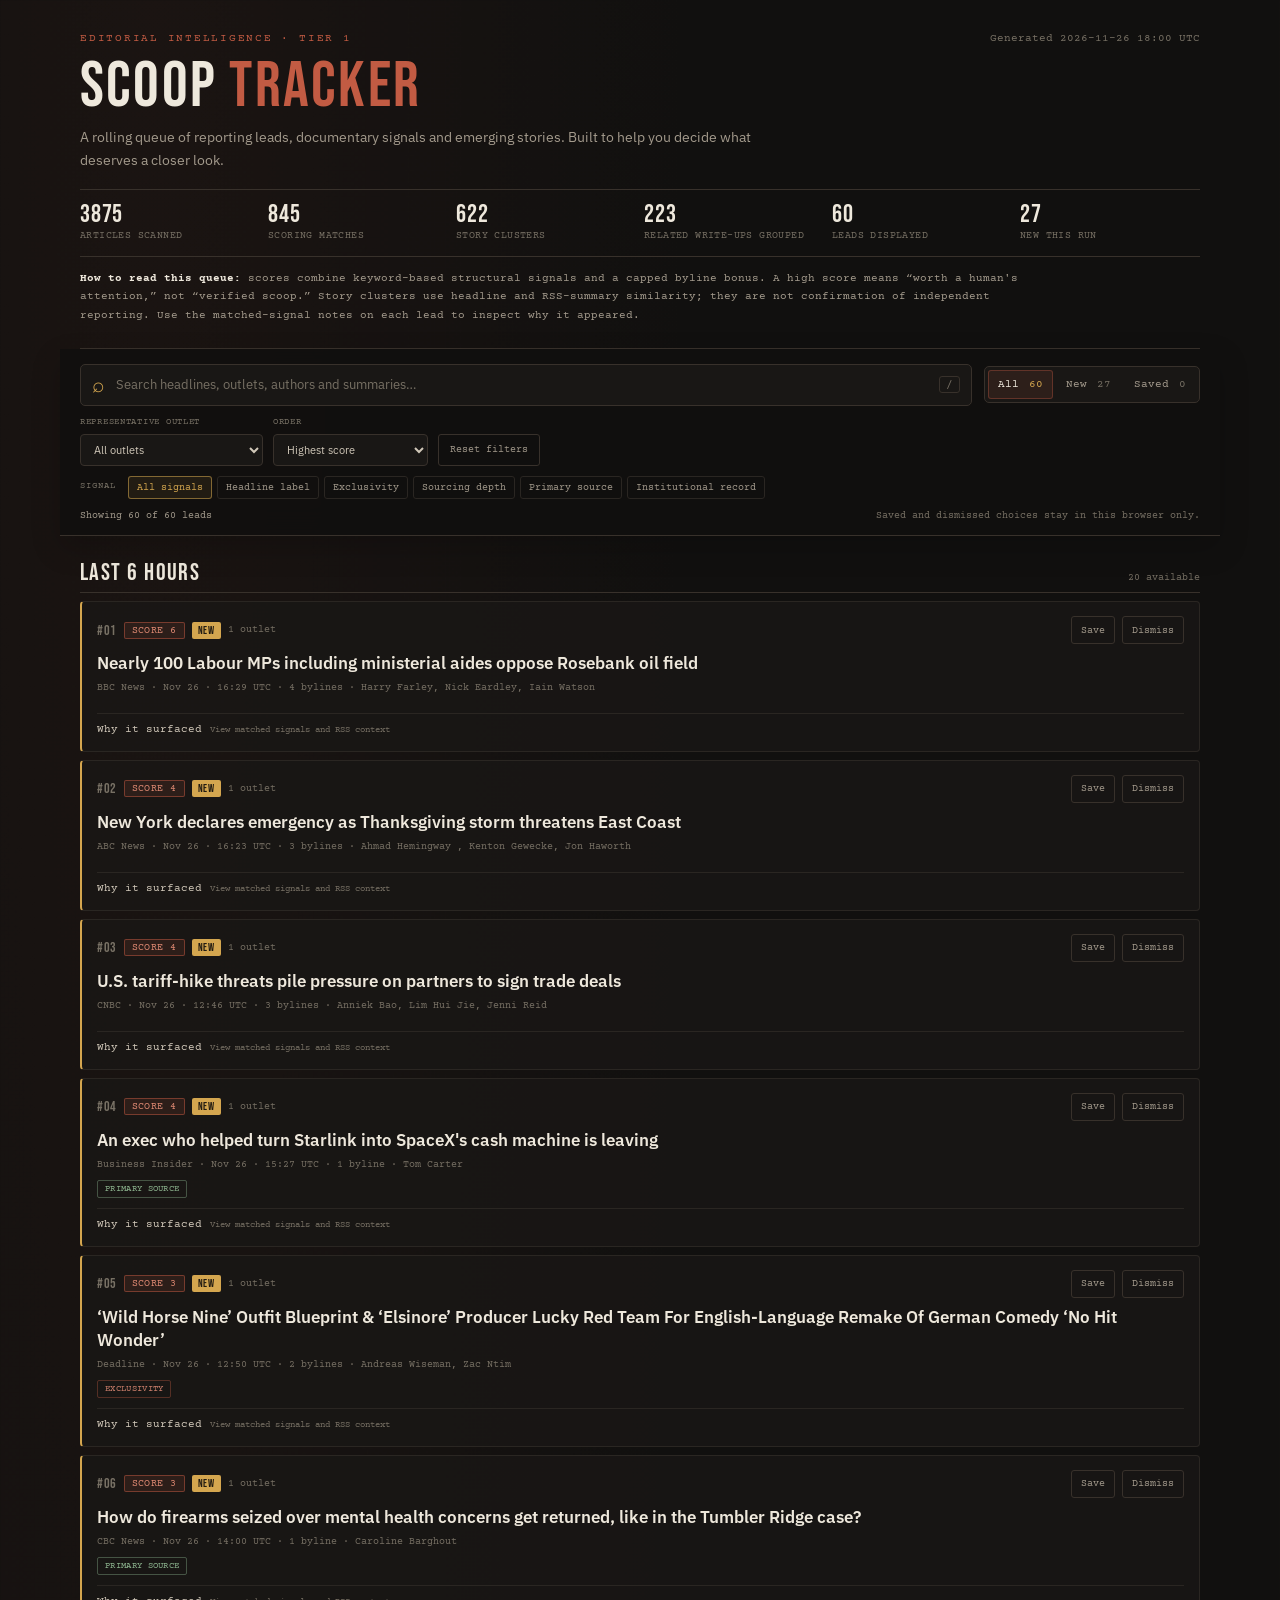
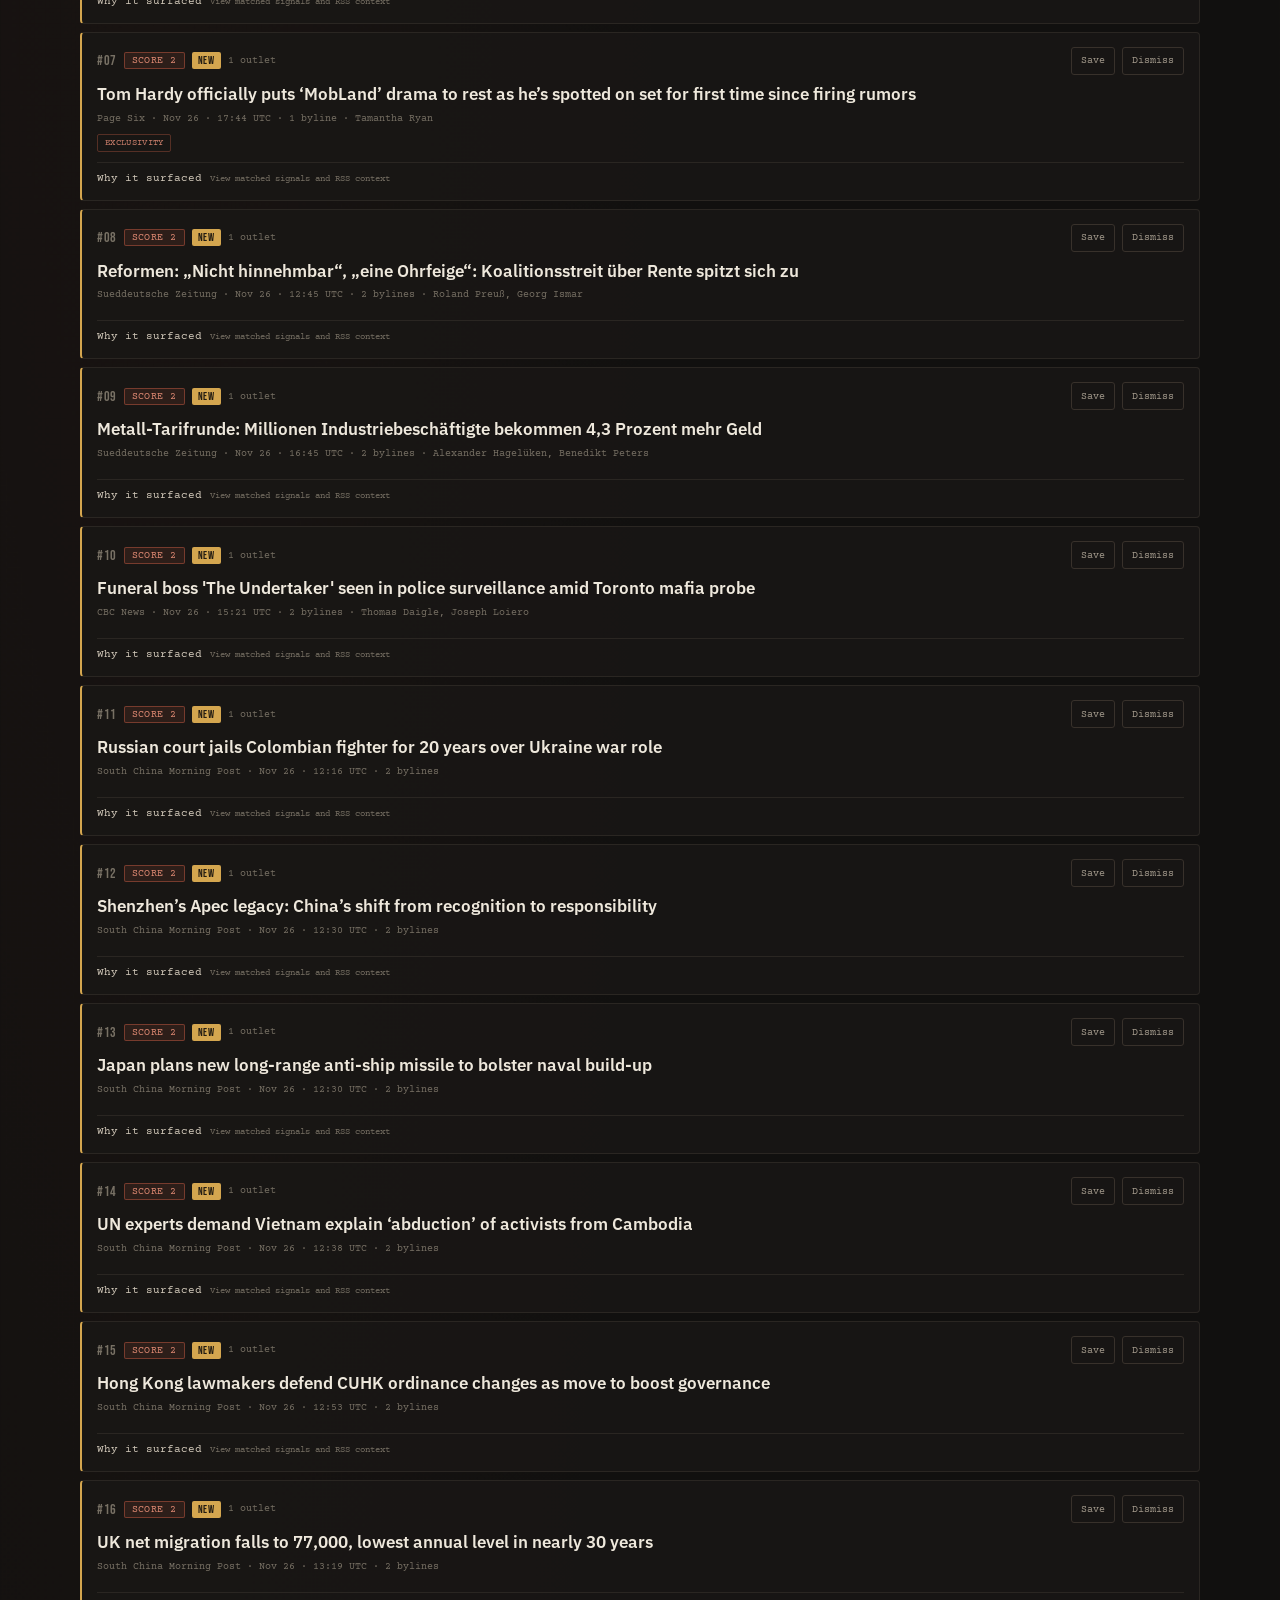
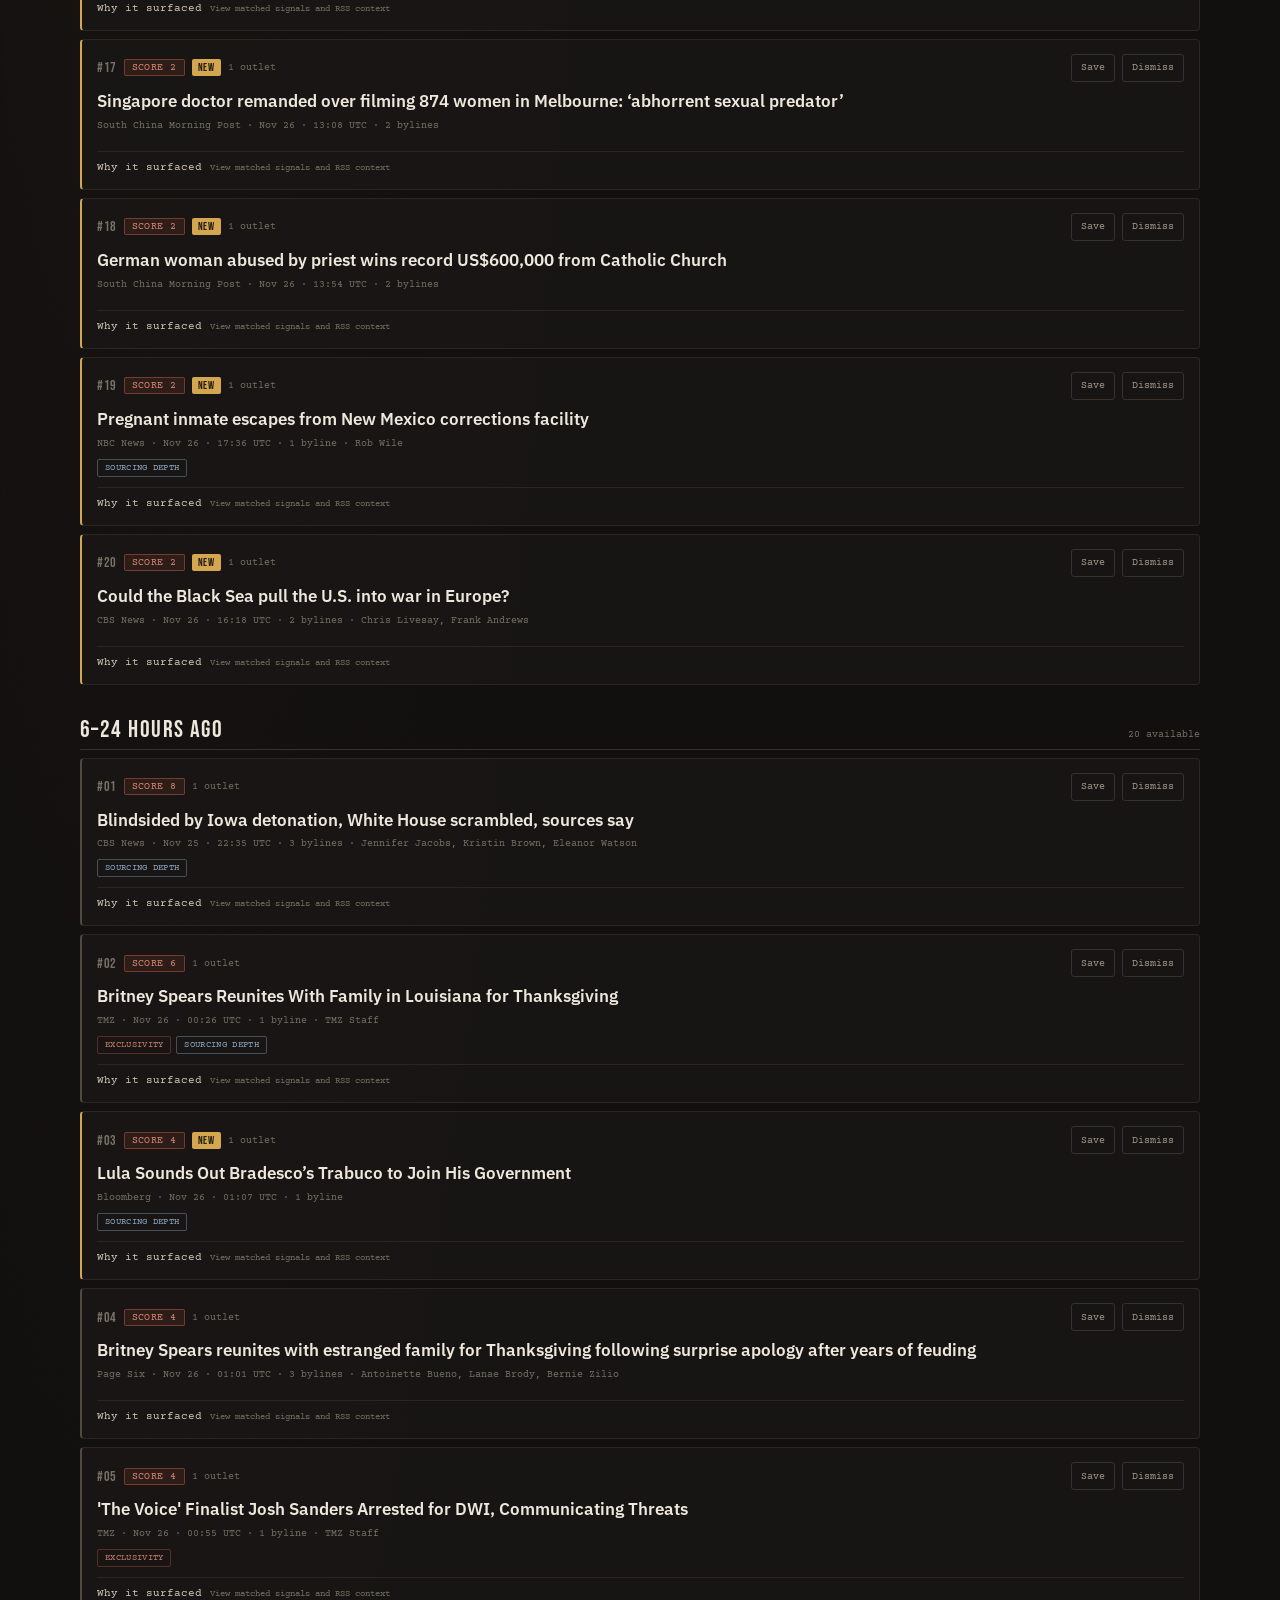
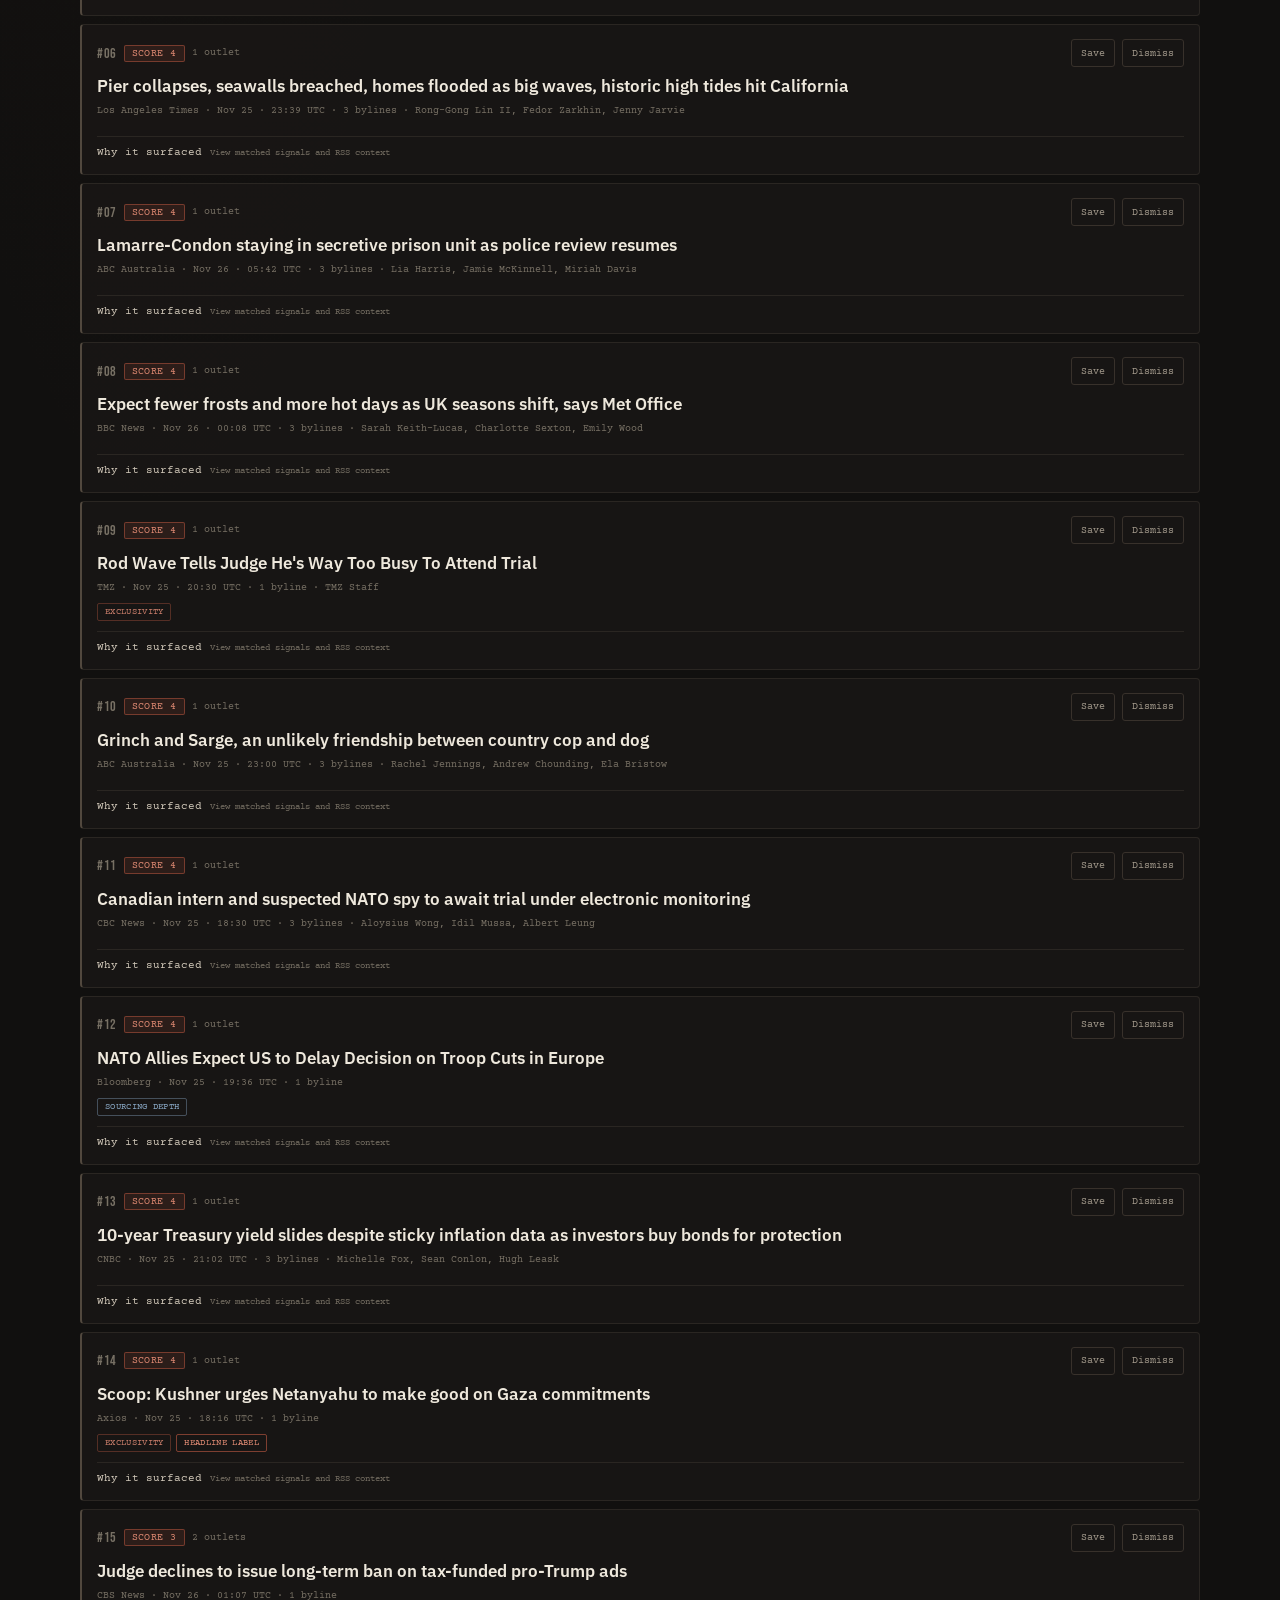
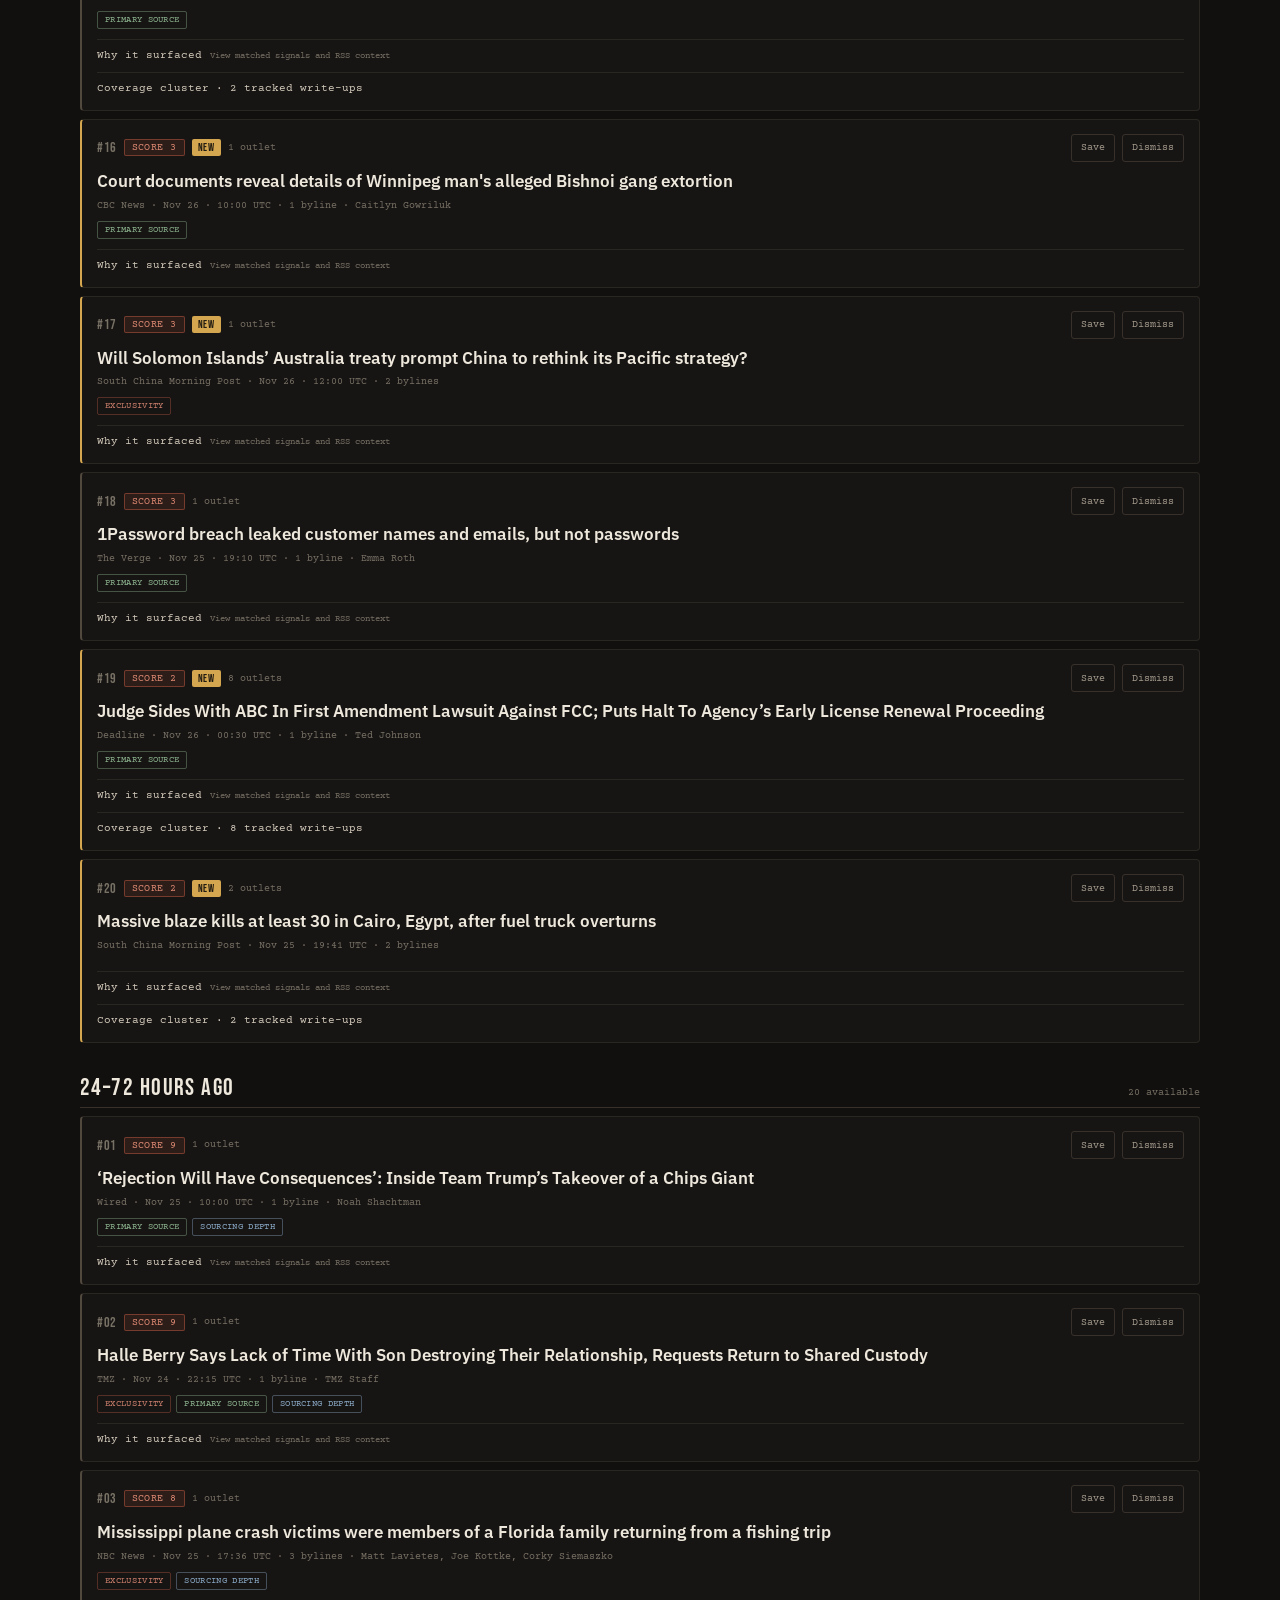
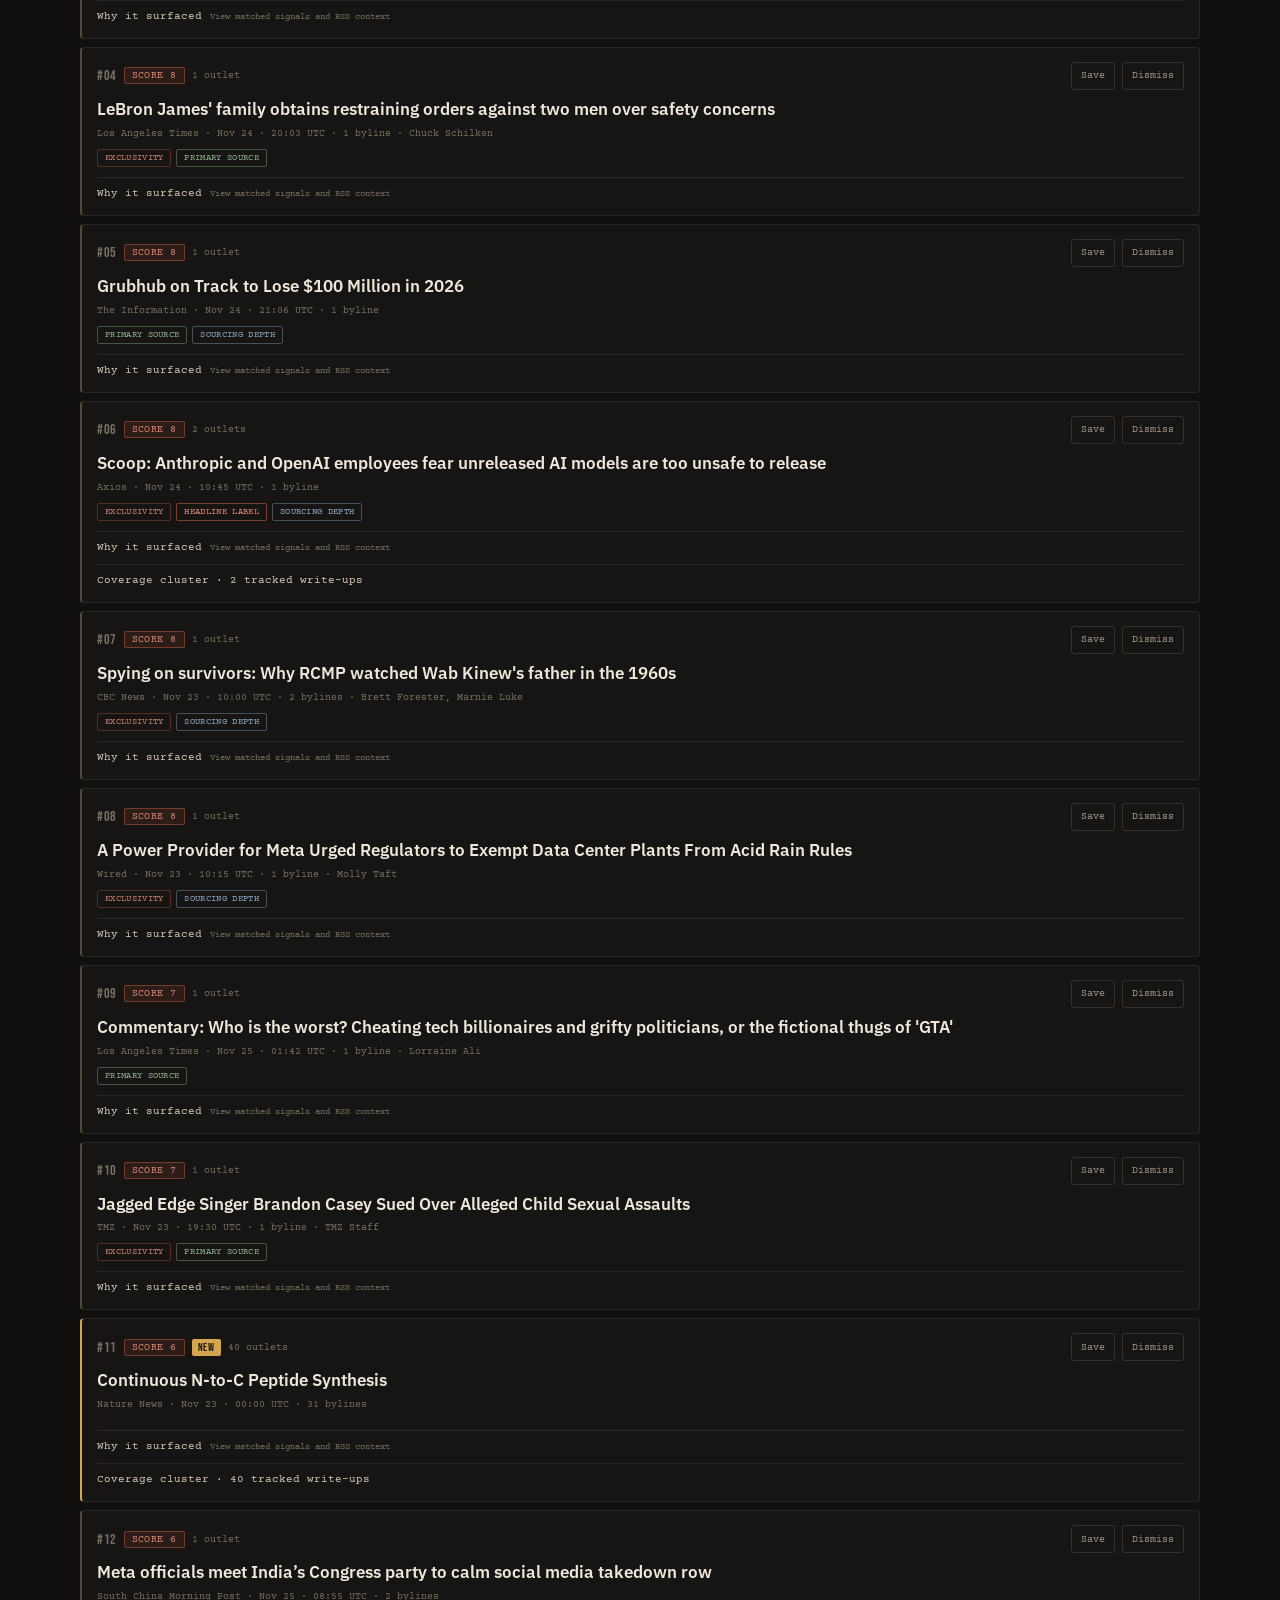
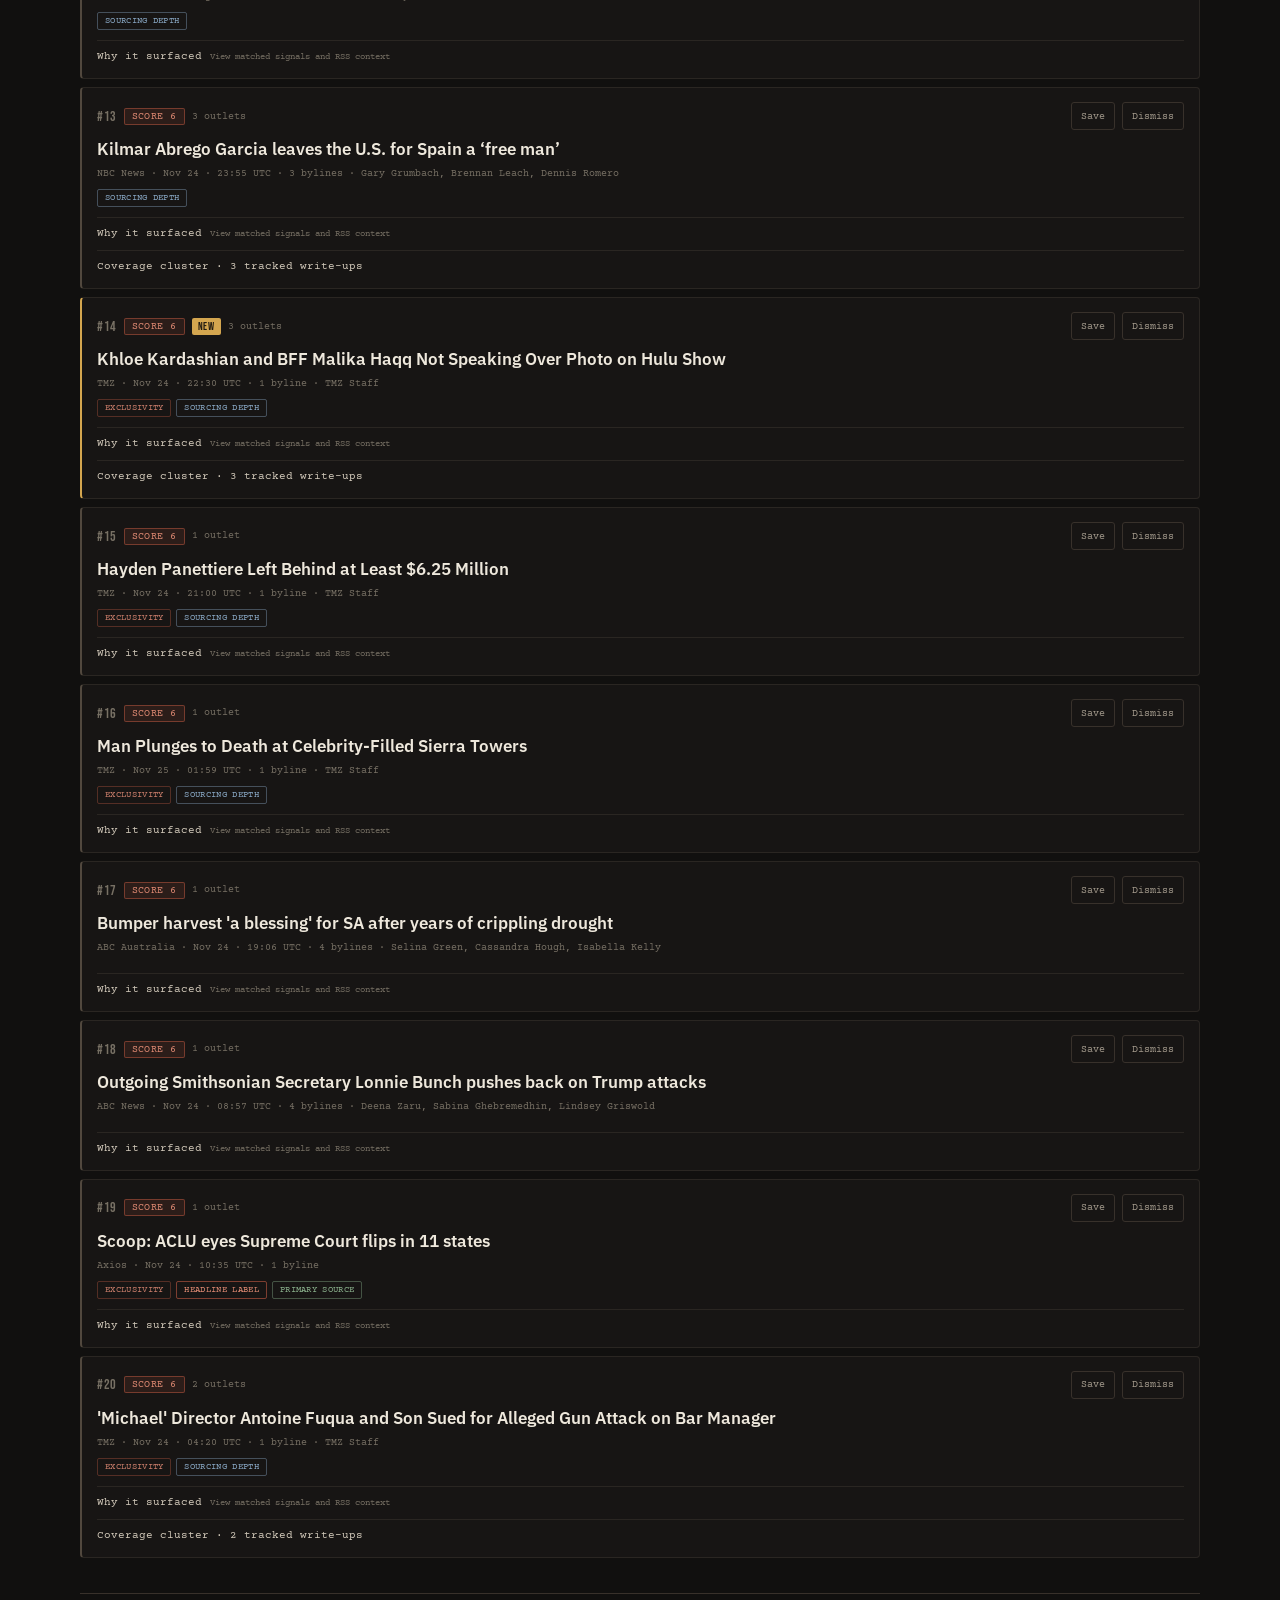
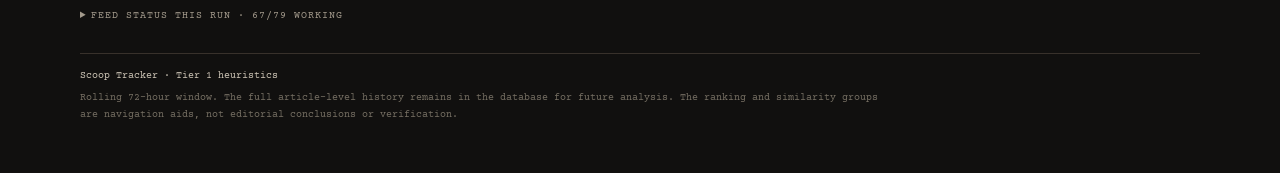
==== commit 0854f484: "Scoop tracker run: 2026-11-26 18:00 UTC" ====
--- a/scoop_report.html
+++ b/scoop_report.html
@@ -16,17 +16,17 @@
   <header class="masthead">
     <div class="masthead-top">
       <span class="eyebrow">Editorial intelligence · Tier 1</span>
-      <span class="generated">Generated 2026-11-26 06:03 UTC</span>
+      <span class="generated">Generated 2026-11-26 18:00 UTC</span>
     </div>
     <h1>SCOOP <span>TRACKER</span></h1>
     <p class="dek">A rolling queue of reporting leads, documentary signals and emerging stories. Built to help you decide what deserves a closer look.</p>
     <div class="stats">
-      <div class="stat"><b>3436</b><span>articles scanned</span></div>
-      <div class="stat"><b>766</b><span>scoring matches</span></div>
-      <div class="stat"><b>556</b><span>story clusters</span></div>
-      <div class="stat"><b>210</b><span>related write-ups grouped</span></div>
+      <div class="stat"><b>3875</b><span>articles scanned</span></div>
+      <div class="stat"><b>845</b><span>scoring matches</span></div>
+      <div class="stat"><b>622</b><span>story clusters</span></div>
+      <div class="stat"><b>223</b><span>related write-ups grouped</span></div>
       <div class="stat"><b>60</b><span>leads displayed</span></div>
-      <div class="stat"><b>21</b><span>new this run</span></div>
+      <div class="stat"><b>27</b><span>new this run</span></div>
     </div>
     <div class="score-legend">
       <strong>How to read this queue:</strong> scores combine keyword-based structural signals and a capped byline bonus.
@@ -45,7 +45,7 @@
       </label>
       <div class="view-switch" role="group" aria-label="Story view">
         <button type="button" class="view-button is-active" data-view="all" aria-pressed="true">All <span data-view-count="all">60</span></button>
-        <button type="button" class="view-button" data-view="new" aria-pressed="false">New <span data-view-count="new">21</span></button>
+        <button type="button" class="view-button" data-view="new" aria-pressed="false">New <span data-view-count="new">27</span></button>
         <button type="button" class="view-button" data-view="saved" aria-pressed="false">Saved <span data-view-count="saved">0</span></button>
         <button type="button" class="view-button" data-view="dismissed" aria-pressed="false">Dismissed <span data-view-count="dismissed">0</span></button>
       </div>
@@ -85,13 +85,13 @@
   <section class="bucket" data-bucket>
     <div class="bucket-heading">
       <h2 class="bucket-title">Last 6 Hours</h2>
-      <span class="bucket-count" data-bucket-count>20 shown · 36 available</span>
+      <span class="bucket-count" data-bucket-count>20 shown · 37 available</span>
     </div>
     <div class="story-list">
         <article class="story-card is-new" data-story-card
-          data-source="TMZ" data-sources="[&quot;TMZ&quot;]"
-          data-tags="exclusivity sourcing_depth" data-new="true"
-          data-score="6" data-time="1795652786" data-story-urls="[&quot;https://www.tmz.com/2026/11/25/britney-spears-with-family-for-thanksgiving/&quot;]">
+          data-source="BBC News" data-sources="[&quot;BBC News&quot;]"
+          data-tags="" data-new="true"
+          data-score="6" data-time="1795710594" data-story-urls="[&quot;https://www.bbc.co.uk/news/articles/cw24ez32d1n4o?at_medium=RSS&amp;at_campaign=rss&quot;]">
           <div class="story-topline">
             <div class="story-rankline">
               <span class="rank">#01</span>
@@ -104,29 +104,29 @@
               <button type="button" class="action-button dismiss-button" data-action="dismiss">Dismiss</button>
             </div>
           </div>
-          <a class="story-title" href="https://www.tmz.com/2026/11/25/britney-spears-with-family-for-thanksgiving/" target="_blank" rel="noopener noreferrer">Britney Spears Reunites With Family in Louisiana for Thanksgiving</a>
-          <div class="meta">TMZ · Nov 26 · 00:26 UTC · 1 byline · TMZ Staff</div>
-          <div class="tags"><span class="tag tag-exclusivity">exclusivity</span><span class="tag tag-sourcing_depth">sourcing depth</span></div>
-          <details class="story-context">
-            <summary>Why it surfaced <span>View matched signals and RSS context</span></summary>
-            <div class="context-body">
-              <div class="context-section">
-                <h3>Matched scoring signals</h3>
-                <ul class="signal-explanations"><li><strong>Exclusivity.</strong> Exclusivity language appears in the headline, RSS summary or extracted article text—for example “exclusive”, “can reveal” or “has obtained”. The wording can be self-asserted.</li><li><strong>Sourcing Depth.</strong> The text contains language associated with deeper sourcing, such as people familiar with a matter, anonymous sourcing, documents obtained or reviewed, or a declined request for comment. The match does not establish the source&#x27;s quality.</li><li><strong>Byline credit: +0.</strong> No additional-byline bonus was applied.</li></ul>
-                <p class="score-caution">The displayed score is the sum of matched keyword markers and any byline bonus. Individual marker weights are not stored in the report database, so this explains the category-level matches rather than claiming an exact phrase-by-phrase breakdown.</p>
-              </div>
-              <div class="context-section">
-                <h3>RSS summary</h3>
-                <p class="summary-text">Britney Spears is putting years of family drama aside this Thanksgiving ... heading back to her hometown for a big Spears family reunion ... TMZ has learned. Sources familiar with the situation tell TMZ ... Britney is in Kentwood, Louisiana, where…</p>
-              </div>
-            </div>
-          </details>
-          
-        </article>
-        <article class="story-card is-new" data-story-card
-          data-source="Page Six" data-sources="[&quot;Page Six&quot;]"
+          <a class="story-title" href="https://www.bbc.co.uk/news/articles/cw24ez32d1n4o?at_medium=RSS&amp;at_campaign=rss" target="_blank" rel="noopener noreferrer">Nearly 100 Labour MPs including ministerial aides oppose Rosebank oil field</a>
+          <div class="meta">BBC News · Nov 26 · 16:29 UTC · 4 bylines · Harry Farley, Nick Eardley, Iain Watson</div>
+          <div class="tags"></div>
+          <details class="story-context">
+            <summary>Why it surfaced <span>View matched signals and RSS context</span></summary>
+            <div class="context-body">
+              <div class="context-section">
+                <h3>Matched scoring signals</h3>
+                <ul class="signal-explanations"><li><strong>Byline credit: +6.</strong> 4 bylines; the bonus is two points per additional byline, capped at six.</li></ul>
+                <p class="score-caution">The displayed score is the sum of matched keyword markers and any byline bonus. Individual marker weights are not stored in the report database, so this explains the category-level matches rather than claiming an exact phrase-by-phrase breakdown.</p>
+              </div>
+              <div class="context-section">
+                <h3>RSS summary</h3>
+                <p class="summary-text">Energy Secretary Miatta Fahnbulleh is due to make a decision on whether to give the go-ahead for drilling in the oil field off the north-west coast of Shetland within weeks.</p>
+              </div>
+            </div>
+          </details>
+          
+        </article>
+        <article class="story-card is-new" data-story-card
+          data-source="ABC News" data-sources="[&quot;ABC News&quot;]"
           data-tags="" data-new="true"
-          data-score="4" data-time="1795654878" data-story-urls="[&quot;https://pagesix.com/2026/11/25/celebrity-news/britney-spears-reuniting-with-estranged-family-for-thanksgiving-after-surprise-apology-following-years-of-feuding/&quot;]">
+          data-score="4" data-time="1795710221" data-story-urls="[&quot;https://abcnews.com/US/new-york-declares-emergency-thanksgiving-storm-threatens-east/story?id=138464273&quot;]">
           <div class="story-topline">
             <div class="story-rankline">
               <span class="rank">#02</span>
@@ -139,8 +139,8 @@
               <button type="button" class="action-button dismiss-button" data-action="dismiss">Dismiss</button>
             </div>
           </div>
-          <a class="story-title" href="https://pagesix.com/2026/11/25/celebrity-news/britney-spears-reuniting-with-estranged-family-for-thanksgiving-after-surprise-apology-following-years-of-feuding/" target="_blank" rel="noopener noreferrer">Britney Spears reunites with estranged family for Thanksgiving following surprise apology after years of feuding</a>
-          <div class="meta">Page Six · Nov 26 · 01:01 UTC · 3 bylines · Antoinette Bueno, Lanae Brody, Bernie Zilio</div>
+          <a class="story-title" href="https://abcnews.com/US/new-york-declares-emergency-thanksgiving-storm-threatens-east/story?id=138464273" target="_blank" rel="noopener noreferrer">New York declares emergency as Thanksgiving storm threatens East Coast</a>
+          <div class="meta">ABC News · Nov 26 · 16:23 UTC · 3 bylines · Ahmad Hemingway , Kenton Gewecke, Jon Haworth</div>
           <div class="tags"></div>
           <details class="story-context">
             <summary>Why it surfaced <span>View matched signals and RSS context</span></summary>
@@ -152,16 +152,16 @@
               </div>
               <div class="context-section">
                 <h3>RSS summary</h3>
-                <p class="summary-text">The pop star previously blasted her family on social media and in her 2023 memoir, &quot;The Woman in Me.&quot;</p>
-              </div>
-            </div>
-          </details>
-          
-        </article>
-        <article class="story-card is-new" data-story-card
-          data-source="TMZ" data-sources="[&quot;TMZ&quot;]"
-          data-tags="exclusivity" data-new="true"
-          data-score="4" data-time="1795654551" data-story-urls="[&quot;https://www.tmz.com/2026/11/25/josh-sanders-arrested/&quot;]">
+                <p class="summary-text">Gov. Kathy Hochul&#x27;s office declared a State of Emergency on Thanksgiving.</p>
+              </div>
+            </div>
+          </details>
+          
+        </article>
+        <article class="story-card is-new" data-story-card
+          data-source="CNBC" data-sources="[&quot;CNBC&quot;]"
+          data-tags="" data-new="true"
+          data-score="4" data-time="1795697215" data-story-urls="[&quot;https://www.cnbc.com/2026/11/26/us-tariffs-hike-trade-agreement.html&quot;]">
           <div class="story-topline">
             <div class="story-rankline">
               <span class="rank">#03</span>
@@ -174,29 +174,29 @@
               <button type="button" class="action-button dismiss-button" data-action="dismiss">Dismiss</button>
             </div>
           </div>
-          <a class="story-title" href="https://www.tmz.com/2026/11/25/josh-sanders-arrested/" target="_blank" rel="noopener noreferrer">&#x27;The Voice&#x27; Finalist Josh Sanders Arrested for DWI, Communicating Threats</a>
-          <div class="meta">TMZ · Nov 26 · 00:55 UTC · 1 byline · TMZ Staff</div>
-          <div class="tags"><span class="tag tag-exclusivity">exclusivity</span></div>
-          <details class="story-context">
-            <summary>Why it surfaced <span>View matched signals and RSS context</span></summary>
-            <div class="context-body">
-              <div class="context-section">
-                <h3>Matched scoring signals</h3>
-                <ul class="signal-explanations"><li><strong>Exclusivity.</strong> Exclusivity language appears in the headline, RSS summary or extracted article text—for example “exclusive”, “can reveal” or “has obtained”. The wording can be self-asserted.</li><li><strong>Byline credit: +0.</strong> No additional-byline bonus was applied.</li></ul>
-                <p class="score-caution">The displayed score is the sum of matched keyword markers and any byline bonus. Individual marker weights are not stored in the report database, so this explains the category-level matches rather than claiming an exact phrase-by-phrase breakdown.</p>
-              </div>
-              <div class="context-section">
-                <h3>RSS summary</h3>
-                <p class="summary-text">Josh Sanders is back behind bars ... the former &quot;The Voice&quot; finalist has been arrested for driving while impaired and communicating threats ... TMZ has learned. According to jail records obtained by TMZ ... the 38-year-old singer was booked…</p>
-              </div>
-            </div>
-          </details>
-          
-        </article>
-        <article class="story-card is-new" data-story-card
-          data-source="ABC Australia" data-sources="[&quot;ABC Australia&quot;]"
-          data-tags="" data-new="true"
-          data-score="4" data-time="1795671740" data-story-urls="[&quot;https://www.abc.net.au/news/2026-11-26/nsw-beau-lamarre-murder-conviction-what-happens-next/107427328&quot;]">
+          <a class="story-title" href="https://www.cnbc.com/2026/11/26/us-tariffs-hike-trade-agreement.html" target="_blank" rel="noopener noreferrer">U.S. tariff-hike threats pile pressure on partners to sign trade deals</a>
+          <div class="meta">CNBC · Nov 26 · 12:46 UTC · 3 bylines · Anniek Bao, Lim Hui Jie, Jenni Reid</div>
+          <div class="tags"></div>
+          <details class="story-context">
+            <summary>Why it surfaced <span>View matched signals and RSS context</span></summary>
+            <div class="context-body">
+              <div class="context-section">
+                <h3>Matched scoring signals</h3>
+                <ul class="signal-explanations"><li><strong>Byline credit: +4.</strong> 3 bylines; the bonus is two points per additional byline, capped at six.</li></ul>
+                <p class="score-caution">The displayed score is the sum of matched keyword markers and any byline bonus. Individual marker weights are not stored in the report database, so this explains the category-level matches rather than claiming an exact phrase-by-phrase breakdown.</p>
+              </div>
+              <div class="context-section">
+                <h3>RSS summary</h3>
+                <p class="summary-text">The U.S. planned a fresh tariff salvo on 14 trading partners, while offering some countries lower rates if they secure trade deals with Washington.</p>
+              </div>
+            </div>
+          </details>
+          
+        </article>
+        <article class="story-card is-new" data-story-card
+          data-source="Business Insider" data-sources="[&quot;Business Insider&quot;]"
+          data-tags="primary_source" data-new="true"
+          data-score="4" data-time="1795706859" data-story-urls="[&quot;https://www.businessinsider.com/spacex-exec-chad-gibbs-leaves-starlink-2026-11&quot;]">
           <div class="story-topline">
             <div class="story-rankline">
               <span class="rank">#04</span>
@@ -209,78 +209,78 @@
               <button type="button" class="action-button dismiss-button" data-action="dismiss">Dismiss</button>
             </div>
           </div>
-          <a class="story-title" href="https://www.abc.net.au/news/2026-11-26/nsw-beau-lamarre-murder-conviction-what-happens-next/107427328" target="_blank" rel="noopener noreferrer">Lamarre-Condon staying in secretive prison unit as police review resumes</a>
-          <div class="meta">ABC Australia · Nov 26 · 05:42 UTC · 3 bylines · Lia Harris, Jamie McKinnell, Miriah Davis</div>
-          <div class="tags"></div>
-          <details class="story-context">
-            <summary>Why it surfaced <span>View matched signals and RSS context</span></summary>
-            <div class="context-body">
-              <div class="context-section">
-                <h3>Matched scoring signals</h3>
-                <ul class="signal-explanations"><li><strong>Byline credit: +4.</strong> 3 bylines; the bonus is two points per additional byline, capped at six.</li></ul>
-                <p class="score-caution">The displayed score is the sum of matched keyword markers and any byline bonus. Individual marker weights are not stored in the report database, so this explains the category-level matches rather than claiming an exact phrase-by-phrase breakdown.</p>
-              </div>
-              <div class="context-section">
-                <h3>RSS summary</h3>
-                <p class="summary-text">Beau Lamarre-Condon&#x27;s murder trial may be over but he now faces a long prison sentence and renewed scrutiny of his actions as a NSW Police officer.</p>
-              </div>
-            </div>
-          </details>
-          
-        </article>
-        <article class="story-card is-new" data-story-card
-          data-source="BBC News" data-sources="[&quot;BBC News&quot;]"
-          data-tags="" data-new="true"
-          data-score="4" data-time="1795651687" data-story-urls="[&quot;https://www.bbc.co.uk/weather/articles/cr3eg1py3gv5o?at_medium=RSS&amp;at_campaign=rss&quot;]">
+          <a class="story-title" href="https://www.businessinsider.com/spacex-exec-chad-gibbs-leaves-starlink-2026-11" target="_blank" rel="noopener noreferrer">An exec who helped turn Starlink into SpaceX&#x27;s cash machine is leaving</a>
+          <div class="meta">Business Insider · Nov 26 · 15:27 UTC · 1 byline · Tom Carter</div>
+          <div class="tags"><span class="tag tag-primary_source">primary source</span></div>
+          <details class="story-context">
+            <summary>Why it surfaced <span>View matched signals and RSS context</span></summary>
+            <div class="context-body">
+              <div class="context-section">
+                <h3>Matched scoring signals</h3>
+                <ul class="signal-explanations"><li><strong>Primary Source.</strong> The text references documentary or first-hand material such as court filings, FOIA, leaked material, whistleblowers or regulatory filings. A mention does not mean the underlying record was independently checked.</li><li><strong>Byline credit: +0.</strong> No additional-byline bonus was applied.</li></ul>
+                <p class="score-caution">The displayed score is the sum of matched keyword markers and any byline bonus. Individual marker weights are not stored in the report database, so this explains the category-level matches rather than claiming an exact phrase-by-phrase breakdown.</p>
+              </div>
+              <div class="context-section">
+                <h3>RSS summary</h3>
+                <p class="summary-text">Chad Gibbs, Starlink&#x27;s VP of business operations, is leaving SpaceX after more than a decade, according to an internal email seen by Business Insider.</p>
+              </div>
+            </div>
+          </details>
+          
+        </article>
+        <article class="story-card is-new" data-story-card
+          data-source="Deadline" data-sources="[&quot;Deadline&quot;]"
+          data-tags="exclusivity" data-new="true"
+          data-score="3" data-time="1795697431" data-story-urls="[&quot;https://deadline.com/2026/11/blueprint-lucky-red-english-language-remake-no-hit-wonder-1237233964/&quot;]">
           <div class="story-topline">
             <div class="story-rankline">
               <span class="rank">#05</span>
-              <span class="score-badge">SCORE 4</span>
-              <span class="badge-new">NEW</span>
-              <span class="cluster-count">1 outlet</span>
-            </div>
-            <div class="story-actions">
-              <button type="button" class="action-button save-button" data-action="save" aria-pressed="false">Save</button>
-              <button type="button" class="action-button dismiss-button" data-action="dismiss">Dismiss</button>
-            </div>
-          </div>
-          <a class="story-title" href="https://www.bbc.co.uk/weather/articles/cr3eg1py3gv5o?at_medium=RSS&amp;at_campaign=rss" target="_blank" rel="noopener noreferrer">Expect fewer frosts and more hot days as UK seasons shift, says Met Office</a>
-          <div class="meta">BBC News · Nov 26 · 00:08 UTC · 3 bylines · Sarah Keith-Lucas, Charlotte Sexton, Emily Wood</div>
-          <div class="tags"></div>
-          <details class="story-context">
-            <summary>Why it surfaced <span>View matched signals and RSS context</span></summary>
-            <div class="context-body">
-              <div class="context-section">
-                <h3>Matched scoring signals</h3>
-                <ul class="signal-explanations"><li><strong>Byline credit: +4.</strong> 3 bylines; the bonus is two points per additional byline, capped at six.</li></ul>
-                <p class="score-caution">The displayed score is the sum of matched keyword markers and any byline bonus. Individual marker weights are not stored in the report database, so this explains the category-level matches rather than claiming an exact phrase-by-phrase breakdown.</p>
-              </div>
-              <div class="context-section">
-                <h3>RSS summary</h3>
-                <p class="summary-text">Changing seasons are affecting wildlife and leading some farmers to grow different crops.</p>
-              </div>
-            </div>
-          </details>
-          
-        </article>
-        <article class="story-card is-new" data-story-card
-          data-source="CBS News" data-sources="[&quot;CBS News&quot;, &quot;The Hill&quot;]"
+              <span class="score-badge">SCORE 3</span>
+              <span class="badge-new">NEW</span>
+              <span class="cluster-count">1 outlet</span>
+            </div>
+            <div class="story-actions">
+              <button type="button" class="action-button save-button" data-action="save" aria-pressed="false">Save</button>
+              <button type="button" class="action-button dismiss-button" data-action="dismiss">Dismiss</button>
+            </div>
+          </div>
+          <a class="story-title" href="https://deadline.com/2026/11/blueprint-lucky-red-english-language-remake-no-hit-wonder-1237233964/" target="_blank" rel="noopener noreferrer">‘Wild Horse Nine’ Outfit Blueprint &amp; ‘Elsinore’ Producer Lucky Red Team For English-Language Remake Of German Comedy ‘No Hit Wonder’</a>
+          <div class="meta">Deadline · Nov 26 · 12:50 UTC · 2 bylines · Andreas Wiseman, Zac Ntim</div>
+          <div class="tags"><span class="tag tag-exclusivity">exclusivity</span></div>
+          <details class="story-context">
+            <summary>Why it surfaced <span>View matched signals and RSS context</span></summary>
+            <div class="context-body">
+              <div class="context-section">
+                <h3>Matched scoring signals</h3>
+                <ul class="signal-explanations"><li><strong>Exclusivity.</strong> Exclusivity language appears in the headline, RSS summary or extracted article text—for example “exclusive”, “can reveal” or “has obtained”. The wording can be self-asserted.</li><li><strong>Byline credit: +2.</strong> 2 bylines; the bonus is two points per additional byline, capped at six.</li></ul>
+                <p class="score-caution">The displayed score is the sum of matched keyword markers and any byline bonus. Individual marker weights are not stored in the report database, so this explains the category-level matches rather than claiming an exact phrase-by-phrase breakdown.</p>
+              </div>
+              <div class="context-section">
+                <h3>RSS summary</h3>
+                <p class="summary-text">EXCLUSIVE: Wild Horse Nine and Three Billboards Outside Ebbing, Missouri producer Blueprint Pictures has taken English-language remake rights to German dramedy No Hit Wonder, the story of a one hit wonder fallen on hard times who ends up in a psychiatric ward where he motivates the eccentric members of the resident choir to national glory. […]</p>
+              </div>
+            </div>
+          </details>
+          
+        </article>
+        <article class="story-card is-new" data-story-card
+          data-source="CBC News" data-sources="[&quot;CBC News&quot;]"
           data-tags="primary_source" data-new="true"
-          data-score="3" data-time="1795655224" data-story-urls="[&quot;https://thehill.com/regulation/court-battles/6244361-judge-denies-dnc-ad-challenge/&quot;, &quot;https://www.cbsnews.com/news/judge-declines-long-term-ban-pro-trump-ads/&quot;]">
+          data-score="3" data-time="1795701600" data-story-urls="[&quot;https://www.cbc.ca/news/canada/british-columbia/firearms-mental-health-seizure-tumbler-ridge-shooter-9.7436661?cmp=rss&quot;]">
           <div class="story-topline">
             <div class="story-rankline">
               <span class="rank">#06</span>
               <span class="score-badge">SCORE 3</span>
               <span class="badge-new">NEW</span>
-              <span class="cluster-count">2 outlets</span>
-            </div>
-            <div class="story-actions">
-              <button type="button" class="action-button save-button" data-action="save" aria-pressed="false">Save</button>
-              <button type="button" class="action-button dismiss-button" data-action="dismiss">Dismiss</button>
-            </div>
-          </div>
-          <a class="story-title" href="https://www.cbsnews.com/news/judge-declines-long-term-ban-pro-trump-ads/" target="_blank" rel="noopener noreferrer">Judge declines to issue long-term ban on tax-funded pro-Trump ads</a>
-          <div class="meta">CBS News · Nov 26 · 01:07 UTC · 1 byline</div>
+              <span class="cluster-count">1 outlet</span>
+            </div>
+            <div class="story-actions">
+              <button type="button" class="action-button save-button" data-action="save" aria-pressed="false">Save</button>
+              <button type="button" class="action-button dismiss-button" data-action="dismiss">Dismiss</button>
+            </div>
+          </div>
+          <a class="story-title" href="https://www.cbc.ca/news/canada/british-columbia/firearms-mental-health-seizure-tumbler-ridge-shooter-9.7436661?cmp=rss" target="_blank" rel="noopener noreferrer">How do firearms seized over mental health concerns get returned, like in the Tumbler Ridge case?</a>
+          <div class="meta">CBC News · Nov 26 · 14:00 UTC · 1 byline · Caroline Barghout</div>
           <div class="tags"><span class="tag tag-primary_source">primary source</span></div>
           <details class="story-context">
             <summary>Why it surfaced <span>View matched signals and RSS context</span></summary>
@@ -292,61 +292,51 @@
               </div>
               <div class="context-section">
                 <h3>RSS summary</h3>
-                <p class="summary-text">A federal judge has sided against Democrats on the federal government&#x27;s taxpayer-funded political ads, which critics say were illegal propaganda intended to promote President Trump.</p>
-              </div>
-            </div>
-          </details>
-          
-          <details class="coverage-details">
-            <summary>Coverage cluster · 2 tracked write-ups</summary>
-            <p class="cluster-caveat">Grouped automatically by similarity between headlines and RSS summaries. This is a research aid, not confirmation that these outlets independently verified the story.</p>
-            <ul class="coverage-list"><li><a href="https://www.cbsnews.com/news/judge-declines-long-term-ban-pro-trump-ads/" target="_blank" rel="noopener noreferrer">CBS News</a><span>Judge declines to issue long-term ban on tax-funded pro-Trump ads</span></li><li><a href="https://thehill.com/regulation/court-battles/6244361-judge-denies-dnc-ad-challenge/" target="_blank" rel="noopener noreferrer">The Hill</a><span>Judge sides against Democrats on taxpayer-funded pro-Trump ads</span></li></ul>
-          </details>
-        </article>
-        <article class="story-card is-new" data-story-card
-          data-source="Deadline" data-sources="[&quot;CBS News&quot;, &quot;Deadline&quot;, &quot;Los Angeles Times&quot;, &quot;NBC News&quot;, &quot;NYT&quot;, &quot;Seattle Times&quot;, &quot;The Hill&quot;]"
-          data-tags="primary_source" data-new="true"
-          data-score="2" data-time="1795653046" data-story-urls="[&quot;https://deadline.com/2026/11/abc-fcc-trump-first-amendment-lawsuit-1237158218/&quot;, &quot;https://thehill.com/regulation/court-battles/6244298-judge-blocks-fcc-from-early-renewal-of-abc-licenses/&quot;, &quot;https://www.cbsnews.com/news/judge-temporarily-blocks-fcc-from-reviewing-abc-licenses/&quot;, &quot;https://www.latimes.com/entertainment-arts/business/story/2026-11-25/trump-fcc-illegally-sought-to-punish-abc-in-free-speech-case-judge-rules&quot;, &quot;https://www.nbcnews.com/business/media/judge-blocks-fcc-review-abc-station-licenses-now-rcna601892&quot;, &quot;https://www.nytimes.com/2026/11/25/business/media/disney-fcc-abc-ruling.html&quot;, &quot;https://www.seattletimes.com/business/judge-blocks-fcc-from-early-license-review-for-abc-which-network-says-has-had-a-chilling-effect/?utm_source=RSS&amp;utm_medium=Referral&amp;utm_campaign=RSS_all&quot;]">
+                <p class="summary-text">There’s been a lot of debate surrounding the return of seized firearms taken from the home of the Tumbler Ridge shooter, especially after a recent U.S. court filing suggested Jesse Van Rootselaar used those guns in the mass shooting.</p>
+              </div>
+            </div>
+          </details>
+          
+        </article>
+        <article class="story-card is-new" data-story-card
+          data-source="Page Six" data-sources="[&quot;Page Six&quot;]"
+          data-tags="exclusivity" data-new="true"
+          data-score="2" data-time="1795715051" data-story-urls="[&quot;https://pagesix.com/2026/11/26/entertainment/tom-hardy-puts-mobland-drama-to-rest-as-hes-spotted-on-set-for-first-time-since-firing-rumors/&quot;]">
           <div class="story-topline">
             <div class="story-rankline">
               <span class="rank">#07</span>
               <span class="score-badge">SCORE 2</span>
               <span class="badge-new">NEW</span>
-              <span class="cluster-count">7 outlets</span>
-            </div>
-            <div class="story-actions">
-              <button type="button" class="action-button save-button" data-action="save" aria-pressed="false">Save</button>
-              <button type="button" class="action-button dismiss-button" data-action="dismiss">Dismiss</button>
-            </div>
-          </div>
-          <a class="story-title" href="https://deadline.com/2026/11/abc-fcc-trump-first-amendment-lawsuit-1237158218/" target="_blank" rel="noopener noreferrer">Judge Sides With ABC In First Amendment Lawsuit Against FCC; Puts Halt To Agency’s Early License Renewal Proceeding</a>
-          <div class="meta">Deadline · Nov 26 · 00:30 UTC · 1 byline · Ted Johnson</div>
-          <div class="tags"><span class="tag tag-primary_source">primary source</span></div>
-          <details class="story-context">
-            <summary>Why it surfaced <span>View matched signals and RSS context</span></summary>
-            <div class="context-body">
-              <div class="context-section">
-                <h3>Matched scoring signals</h3>
-                <ul class="signal-explanations"><li><strong>Primary Source.</strong> The text references documentary or first-hand material such as court filings, FOIA, leaked material, whistleblowers or regulatory filings. A mention does not mean the underlying record was independently checked.</li><li><strong>Byline credit: +0.</strong> No additional-byline bonus was applied.</li></ul>
-                <p class="score-caution">The displayed score is the sum of matched keyword markers and any byline bonus. Individual marker weights are not stored in the report database, so this explains the category-level matches rather than claiming an exact phrase-by-phrase breakdown.</p>
-              </div>
-              <div class="context-section">
-                <h3>RSS summary</h3>
-                <p class="summary-text">A federal judge has largely sided with ABC in its First Amendment lawsuit claiming that an FCC order to review its broadcast licenses was a retaliatory act by the Trump administration designed to chill its content, whether that be news coverage or jokes from Jimmy Kimmel. U.S. District Judge Loren AliKhan issued a preliminary injunction […]</p>
-              </div>
-            </div>
-          </details>
-          
-          <details class="coverage-details">
-            <summary>Coverage cluster · 7 tracked write-ups</summary>
-            <p class="cluster-caveat">Grouped automatically by similarity between headlines and RSS summaries. This is a research aid, not confirmation that these outlets independently verified the story.</p>
-            <ul class="coverage-list"><li><a href="https://deadline.com/2026/11/abc-fcc-trump-first-amendment-lawsuit-1237158218/" target="_blank" rel="noopener noreferrer">Deadline</a><span>Judge Sides With ABC In First Amendment Lawsuit Against FCC; Puts Halt To Agency’s Early License Renewal Proceeding</span></li><li><a href="https://www.nbcnews.com/business/media/judge-blocks-fcc-review-abc-station-licenses-now-rcna601892" target="_blank" rel="noopener noreferrer">NBC News</a><span>Judge blocks FCC review of ABC station licenses for now</span></li><li><a href="https://www.cbsnews.com/news/judge-temporarily-blocks-fcc-from-reviewing-abc-licenses/" target="_blank" rel="noopener noreferrer">CBS News</a><span>Judge temporarily blocks FCC from reviewing ABC&#x27;s licenses</span></li><li><a href="https://www.latimes.com/entertainment-arts/business/story/2026-11-25/trump-fcc-illegally-sought-to-punish-abc-in-free-speech-case-judge-rules" target="_blank" rel="noopener noreferrer">Los Angeles Times</a><span>Trump, FCC illegally sought to punish ABC in free speech case, judge rules</span></li><li><a href="https://www.seattletimes.com/business/judge-blocks-fcc-from-early-license-review-for-abc-which-network-says-has-had-a-chilling-effect/?utm_source=RSS&amp;utm_medium=Referral&amp;utm_campaign=RSS_all" target="_blank" rel="noopener noreferrer">Seattle Times</a><span>Judge blocks FCC from early license review for ABC, which network says has had a chilling effect</span></li><li><a href="https://www.nytimes.com/2026/11/25/business/media/disney-fcc-abc-ruling.html" target="_blank" rel="noopener noreferrer">NYT</a><span>Judge Blocks F.C.C. From Targeting Disney’s Local ABC Licenses</span></li><li><a href="https://thehill.com/regulation/court-battles/6244298-judge-blocks-fcc-from-early-renewal-of-abc-licenses/" target="_blank" rel="noopener noreferrer">The Hill</a><span>Judge blocks FCC from early renewal of ABC licenses</span></li></ul>
-          </details>
-        </article>
-        <article class="story-card is-new" data-story-card
-          data-source="TMZ" data-sources="[&quot;TMZ&quot;]"
-          data-tags="exclusivity" data-new="true"
-          data-score="2" data-time="1795654285" data-story-urls="[&quot;https://www.tmz.com/2026/11/25/ynw-melly-wanted-technology-search-thrown/&quot;]">
+              <span class="cluster-count">1 outlet</span>
+            </div>
+            <div class="story-actions">
+              <button type="button" class="action-button save-button" data-action="save" aria-pressed="false">Save</button>
+              <button type="button" class="action-button dismiss-button" data-action="dismiss">Dismiss</button>
+            </div>
+          </div>
+          <a class="story-title" href="https://pagesix.com/2026/11/26/entertainment/tom-hardy-puts-mobland-drama-to-rest-as-hes-spotted-on-set-for-first-time-since-firing-rumors/" target="_blank" rel="noopener noreferrer">Tom Hardy officially puts ‘MobLand’ drama to rest as he’s spotted on set for first time since firing rumors</a>
+          <div class="meta">Page Six · Nov 26 · 17:44 UTC · 1 byline · Tamantha Ryan</div>
+          <div class="tags"><span class="tag tag-exclusivity">exclusivity</span></div>
+          <details class="story-context">
+            <summary>Why it surfaced <span>View matched signals and RSS context</span></summary>
+            <div class="context-body">
+              <div class="context-section">
+                <h3>Matched scoring signals</h3>
+                <ul class="signal-explanations"><li><strong>Exclusivity.</strong> Exclusivity language appears in the headline, RSS summary or extracted article text—for example “exclusive”, “can reveal” or “has obtained”. The wording can be self-asserted.</li><li><strong>Byline credit: +0.</strong> No additional-byline bonus was applied.</li></ul>
+                <p class="score-caution">The displayed score is the sum of matched keyword markers and any byline bonus. Individual marker weights are not stored in the report database, so this explains the category-level matches rather than claiming an exact phrase-by-phrase breakdown.</p>
+              </div>
+              <div class="context-section">
+                <h3>RSS summary</h3>
+                <p class="summary-text">As seen in photos obtained by Page Six, the actor appeared in good spirits while returning to the London-based set on Tuesday.</p>
+              </div>
+            </div>
+          </details>
+          
+        </article>
+        <article class="story-card is-new" data-story-card
+          data-source="Sueddeutsche Zeitung" data-sources="[&quot;Sueddeutsche Zeitung&quot;]"
+          data-tags="" data-new="true"
+          data-score="2" data-time="1795697114" data-story-urls="[&quot;https://www.sueddeutsche.de/politik/rentenreform-fruehrente-spd-union-koalitionsstreit-li.3586471&quot;]">
           <div class="story-topline">
             <div class="story-rankline">
               <span class="rank">#08</span>
@@ -359,29 +349,29 @@
               <button type="button" class="action-button dismiss-button" data-action="dismiss">Dismiss</button>
             </div>
           </div>
-          <a class="story-title" href="https://www.tmz.com/2026/11/25/ynw-melly-wanted-technology-search-thrown/" target="_blank" rel="noopener noreferrer">YNW Melly Wants Technology Search Thrown Out, Judge Approves</a>
-          <div class="meta">TMZ · Nov 26 · 00:51 UTC · 1 byline · TMZ Staff</div>
-          <div class="tags"><span class="tag tag-exclusivity">exclusivity</span></div>
-          <details class="story-context">
-            <summary>Why it surfaced <span>View matched signals and RSS context</span></summary>
-            <div class="context-body">
-              <div class="context-section">
-                <h3>Matched scoring signals</h3>
-                <ul class="signal-explanations"><li><strong>Exclusivity.</strong> Exclusivity language appears in the headline, RSS summary or extracted article text—for example “exclusive”, “can reveal” or “has obtained”. The wording can be self-asserted.</li><li><strong>Byline credit: +0.</strong> No additional-byline bonus was applied.</li></ul>
-                <p class="score-caution">The displayed score is the sum of matched keyword markers and any byline bonus. Individual marker weights are not stored in the report database, so this explains the category-level matches rather than claiming an exact phrase-by-phrase breakdown.</p>
-              </div>
-              <div class="context-section">
-                <h3>RSS summary</h3>
-                <p class="summary-text">YNW Melly&#x27;s trying a ton of different legal tactics to win his upcoming murder trial ... including getting evidence obtained from an iPhone thrown out -- and the judge signed off on his request. Here&#x27;s the deal ... last month, YNW Melly filed legal…</p>
-              </div>
-            </div>
-          </details>
-          
-        </article>
-        <article class="story-card is-new" data-story-card
-          data-source="TMZ" data-sources="[&quot;TMZ&quot;]"
-          data-tags="primary_source" data-new="true"
-          data-score="2" data-time="1795658449" data-story-urls="[&quot;https://www.tmz.com/2026/11/25/casimere-jollette-sued-over-alleged-model-attack/&quot;]">
+          <a class="story-title" href="https://www.sueddeutsche.de/politik/rentenreform-fruehrente-spd-union-koalitionsstreit-li.3586471" target="_blank" rel="noopener noreferrer">Reformen: „Nicht hinnehmbar“, „eine Ohrfeige“: Koalitionsstreit über Rente spitzt sich zu</a>
+          <div class="meta">Sueddeutsche Zeitung · Nov 26 · 12:45 UTC · 2 bylines · Roland Preuß, Georg Ismar</div>
+          <div class="tags"></div>
+          <details class="story-context">
+            <summary>Why it surfaced <span>View matched signals and RSS context</span></summary>
+            <div class="context-body">
+              <div class="context-section">
+                <h3>Matched scoring signals</h3>
+                <ul class="signal-explanations"><li><strong>Byline credit: +2.</strong> 2 bylines; the bonus is two points per additional byline, capped at six.</li></ul>
+                <p class="score-caution">The displayed score is the sum of matched keyword markers and any byline bonus. Individual marker weights are not stored in the report database, so this explains the category-level matches rather than claiming an exact phrase-by-phrase breakdown.</p>
+              </div>
+              <div class="context-section">
+                <h3>RSS summary</h3>
+                <p class="summary-text">Annika Klose, die arbeitsmarkt- und sozialpolitische Sprecherin der SPD-Bundestagsfraktion, weist einen Kompromissvorschlag aus der Union brüsk zurück. Nun wartet alles auf den Gesetzentwurf aus dem Arbeitsministerium – und darauf, dass der Regierung eine Einigung gelingt.</p>
+              </div>
+            </div>
+          </details>
+          
+        </article>
+        <article class="story-card is-new" data-story-card
+          data-source="Sueddeutsche Zeitung" data-sources="[&quot;Sueddeutsche Zeitung&quot;]"
+          data-tags="" data-new="true"
+          data-score="2" data-time="1795711510" data-story-urls="[&quot;https://www.sueddeutsche.de/wirtschaft/streiks-autoindustrie-elektroindustrie-gesamtmetall-loehne-ig-metall-tarifabschluss-vw-mercedes-inflation-tarifrunde-einigung-li.3585685&quot;]">
           <div class="story-topline">
             <div class="story-rankline">
               <span class="rank">#09</span>
@@ -394,29 +384,29 @@
               <button type="button" class="action-button dismiss-button" data-action="dismiss">Dismiss</button>
             </div>
           </div>
-          <a class="story-title" href="https://www.tmz.com/2026/11/25/casimere-jollette-sued-over-alleged-model-attack/" target="_blank" rel="noopener noreferrer">Actress Casimere Jollette Sued After Allegedly &#x27;Savagely&#x27; Attacking NYC Model</a>
-          <div class="meta">TMZ · Nov 26 · 02:00 UTC · 1 byline · TMZ Staff</div>
-          <div class="tags"><span class="tag tag-primary_source">primary source</span></div>
-          <details class="story-context">
-            <summary>Why it surfaced <span>View matched signals and RSS context</span></summary>
-            <div class="context-body">
-              <div class="context-section">
-                <h3>Matched scoring signals</h3>
-                <ul class="signal-explanations"><li><strong>Primary Source.</strong> The text references documentary or first-hand material such as court filings, FOIA, leaked material, whistleblowers or regulatory filings. A mention does not mean the underlying record was independently checked.</li><li><strong>Byline credit: +0.</strong> No additional-byline bonus was applied.</li></ul>
-                <p class="score-caution">The displayed score is the sum of matched keyword markers and any byline bonus. Individual marker weights are not stored in the report database, so this explains the category-level matches rather than claiming an exact phrase-by-phrase breakdown.</p>
-              </div>
-              <div class="context-section">
-                <h3>RSS summary</h3>
-                <p class="summary-text">Actress Casimere Jollette allegedly attacked a model in a park and spread lies about her rumored relationship with David Harbour ... according to accusations made in a new lawsuit. Ellie Fallon -- a 28-year-old model from New York City --…</p>
-              </div>
-            </div>
-          </details>
-          
-        </article>
-        <article class="story-card is-new" data-story-card
-          data-source="ABC Australia" data-sources="[&quot;ABC Australia&quot;]"
+          <a class="story-title" href="https://www.sueddeutsche.de/wirtschaft/streiks-autoindustrie-elektroindustrie-gesamtmetall-loehne-ig-metall-tarifabschluss-vw-mercedes-inflation-tarifrunde-einigung-li.3585685" target="_blank" rel="noopener noreferrer">Metall-Tarifrunde: Millionen Industriebeschäftigte bekommen 4,3 Prozent mehr Geld</a>
+          <div class="meta">Sueddeutsche Zeitung · Nov 26 · 16:45 UTC · 2 bylines · Alexander Hagelüken, Benedikt Peters</div>
+          <div class="tags"></div>
+          <details class="story-context">
+            <summary>Why it surfaced <span>View matched signals and RSS context</span></summary>
+            <div class="context-body">
+              <div class="context-section">
+                <h3>Matched scoring signals</h3>
+                <ul class="signal-explanations"><li><strong>Byline credit: +2.</strong> 2 bylines; the bonus is two points per additional byline, capped at six.</li></ul>
+                <p class="score-caution">The displayed score is the sum of matched keyword markers and any byline bonus. Individual marker weights are not stored in the report database, so this explains the category-level matches rather than claiming an exact phrase-by-phrase breakdown.</p>
+              </div>
+              <div class="context-section">
+                <h3>RSS summary</h3>
+                <p class="summary-text">Die IG Metall erreicht in der wohl größten Krise der Autobranche eine Lohnerhöhung. Zugleich stimmt sie zu, dass angeschlagene Firmen zeitweise weniger Gehalt zahlen oder Arbeitszeiten ohne Ausgleich verlängern – wenn sie im Gegenzug investieren und Arbeitsplätze sichern.</p>
+              </div>
+            </div>
+          </details>
+          
+        </article>
+        <article class="story-card is-new" data-story-card
+          data-source="CBC News" data-sources="[&quot;CBC News&quot;]"
           data-tags="" data-new="true"
-          data-score="2" data-time="1795663351" data-story-urls="[&quot;https://www.abc.net.au/news/2026-11-26/act-school-budget-data-shows-funding-gains-and-losses/107428824&quot;]">
+          data-score="2" data-time="1795706460" data-story-urls="[&quot;https://www.cbc.ca/news/canada/toronto/luigi-vescio-funeral-homes-ndrangheta-police-surveillance-9.7436041?cmp=rss&quot;]">
           <div class="story-topline">
             <div class="story-rankline">
               <span class="rank">#10</span>
@@ -429,8 +419,8 @@
               <button type="button" class="action-button dismiss-button" data-action="dismiss">Dismiss</button>
             </div>
           </div>
-          <a class="story-title" href="https://www.abc.net.au/news/2026-11-26/act-school-budget-data-shows-funding-gains-and-losses/107428824" target="_blank" rel="noopener noreferrer">ACT data reveals which schools will face the biggest budget cuts</a>
-          <div class="meta">ABC Australia · Nov 26 · 03:22 UTC · 2 bylines · Madeleine Rojahn, Harry Frost</div>
+          <a class="story-title" href="https://www.cbc.ca/news/canada/toronto/luigi-vescio-funeral-homes-ndrangheta-police-surveillance-9.7436041?cmp=rss" target="_blank" rel="noopener noreferrer">Funeral boss &#x27;The Undertaker&#x27; seen in police surveillance amid Toronto mafia probe</a>
+          <div class="meta">CBC News · Nov 26 · 15:21 UTC · 2 bylines · Thomas Daigle, Joseph Loiero</div>
           <div class="tags"></div>
           <details class="story-context">
             <summary>Why it surfaced <span>View matched signals and RSS context</span></summary>
@@ -442,16 +432,16 @@
               </div>
               <div class="context-section">
                 <h3>RSS summary</h3>
-                <p class="summary-text">The territory government has bowed to calls for transparency around its changes to public school budgets, releasing data from four years.</p>
-              </div>
-            </div>
-          </details>
-          
-        </article>
-        <article class="story-card is-new" data-story-card
-          data-source="ABC Australia" data-sources="[&quot;ABC Australia&quot;]"
+                <p class="summary-empty">No RSS summary was supplied by this outlet.</p>
+              </div>
+            </div>
+          </details>
+          
+        </article>
+        <article class="story-card is-new" data-story-card
+          data-source="South China Morning Post" data-sources="[&quot;South China Morning Post&quot;]"
           data-tags="" data-new="true"
-          data-score="2" data-time="1795666169" data-story-urls="[&quot;https://www.abc.net.au/news/2026-11-26/lidcombe-attempted-kidnapping-men-charged-amid-further-arrests/107430090&quot;]">
+          data-score="2" data-time="1795695408" data-story-urls="[&quot;https://www.scmp.com/news/world/europe/article/3375944/russian-court-jails-colombian-fighter-20-years-over-ukraine-war-role&quot;]">
           <div class="story-topline">
             <div class="story-rankline">
               <span class="rank">#11</span>
@@ -464,8 +454,8 @@
               <button type="button" class="action-button dismiss-button" data-action="dismiss">Dismiss</button>
             </div>
           </div>
-          <a class="story-title" href="https://www.abc.net.au/news/2026-11-26/lidcombe-attempted-kidnapping-men-charged-amid-further-arrests/107430090" target="_blank" rel="noopener noreferrer">Witness recounts dramatic &#x27;crash tackle&#x27; arrest of balaclava-clad men</a>
-          <div class="meta">ABC Australia · Nov 26 · 04:09 UTC · 2 bylines · Shannon Corvo, Ethan Rix</div>
+          <a class="story-title" href="https://www.scmp.com/news/world/europe/article/3375944/russian-court-jails-colombian-fighter-20-years-over-ukraine-war-role" target="_blank" rel="noopener noreferrer">Russian court jails Colombian fighter for 20 years over Ukraine war role</a>
+          <div class="meta">South China Morning Post · Nov 26 · 12:16 UTC · 2 bylines</div>
           <div class="tags"></div>
           <details class="story-context">
             <summary>Why it surfaced <span>View matched signals and RSS context</span></summary>
@@ -477,16 +467,16 @@
               </div>
               <div class="context-section">
                 <h3>RSS summary</h3>
-                <p class="summary-text">Tanya Hamilton witnessed the arrests in Lidcombe on Wednesday and her CCTV showed the incident unfold.</p>
-              </div>
-            </div>
-          </details>
-          
-        </article>
-        <article class="story-card is-new" data-story-card
-          data-source="ABC Australia" data-sources="[&quot;ABC Australia&quot;]"
+                <p class="summary-text">A court in Ukraine’s Moscow-annexed Donetsk region jailed a Colombian for 20 years, saying he was a mercenary fighting for Kyiv, Russia said on Thursday. The Russian Prosecutor General’s Office said the court “has handed down a verdict in the criminal case against 33-year-old Colombian national Cristian Morales Mendoza”, adding he was “a mercenary in an armed conflict”. Both Moscow and Kyiv have recruited thousands of foreigners in their armies since Russia launched its offensive in Ukraine...</p>
+              </div>
+            </div>
+          </details>
+          
+        </article>
+        <article class="story-card is-new" data-story-card
+          data-source="South China Morning Post" data-sources="[&quot;South China Morning Post&quot;]"
           data-tags="" data-new="true"
-          data-score="2" data-time="1795671836" data-story-urls="[&quot;https://www.abc.net.au/news/2026-11-26/boy-who-died-in-bin-inquest-hears-abuse-notifications/107425544&quot;]">
+          data-score="2" data-time="1795696210" data-story-urls="[&quot;https://www.scmp.com/opinion/china-opinion/article/3375625/shenzhens-apec-legacy-chinas-shift-recognition-responsibility&quot;]">
           <div class="story-topline">
             <div class="story-rankline">
               <span class="rank">#12</span>
@@ -499,8 +489,8 @@
               <button type="button" class="action-button dismiss-button" data-action="dismiss">Dismiss</button>
             </div>
           </div>
-          <a class="story-title" href="https://www.abc.net.au/news/2026-11-26/boy-who-died-in-bin-inquest-hears-abuse-notifications/107425544" target="_blank" rel="noopener noreferrer">Boy who died sleeping in bin subject of 29 child abuse reports, court hears</a>
-          <div class="meta">ABC Australia · Nov 26 · 05:43 UTC · 2 bylines · Jodie Hamilton, Arj Ganesan</div>
+          <a class="story-title" href="https://www.scmp.com/opinion/china-opinion/article/3375625/shenzhens-apec-legacy-chinas-shift-recognition-responsibility" target="_blank" rel="noopener noreferrer">Shenzhen’s Apec legacy: China’s shift from recognition to responsibility</a>
+          <div class="meta">South China Morning Post · Nov 26 · 12:30 UTC · 2 bylines</div>
           <div class="tags"></div>
           <details class="story-context">
             <summary>Why it surfaced <span>View matched signals and RSS context</span></summary>
@@ -512,16 +502,16 @@
               </div>
               <div class="context-section">
                 <h3>RSS summary</h3>
-                <p class="summary-text">A coronial inquest hears that dozens of abuse notifications were made involving the 13-year-old in the years leading up to his death after sleeping rough in a skip bin.</p>
-              </div>
-            </div>
-          </details>
-          
-        </article>
-        <article class="story-card is-new" data-story-card
-          data-source="Seattle Times" data-sources="[&quot;Seattle Times&quot;]"
-          data-tags="primary_source" data-new="true"
-          data-score="2" data-time="1795651705" data-story-urls="[&quot;https://www.seattletimes.com/sports/wsu-cougar-football/ex-wsu-coach-nick-rolovich-loses-appeal-in-covid-19-vaccine-lawsuit/?utm_source=RSS&amp;utm_medium=Referral&amp;utm_campaign=RSS_all&quot;]">
+                <p class="summary-text">As the Asia-Pacific Economic Cooperation summit concluded in Shenzhen, one question rose above the diplomacy and symbolism: what does China’s growing global influence now require of it? For much of the past four decades, China’s paramount goal was integration. It sought access to markets, technology, investment and institutions to fuel its modernisation and development. When Beijing hosted the 2008 Olympics and Shanghai held the 2010 World Expo, China was still seeking global recognition – an...</p>
+              </div>
+            </div>
+          </details>
+          
+        </article>
+        <article class="story-card is-new" data-story-card
+          data-source="South China Morning Post" data-sources="[&quot;South China Morning Post&quot;]"
+          data-tags="" data-new="true"
+          data-score="2" data-time="1795696215" data-story-urls="[&quot;https://www.scmp.com/news/china/military/article/3375933/japan-plans-new-long-range-anti-ship-missile-bolster-naval-build&quot;]">
           <div class="story-topline">
             <div class="story-rankline">
               <span class="rank">#13</span>
@@ -534,29 +524,29 @@
               <button type="button" class="action-button dismiss-button" data-action="dismiss">Dismiss</button>
             </div>
           </div>
-          <a class="story-title" href="https://www.seattletimes.com/sports/wsu-cougar-football/ex-wsu-coach-nick-rolovich-loses-appeal-in-covid-19-vaccine-lawsuit/?utm_source=RSS&amp;utm_medium=Referral&amp;utm_campaign=RSS_all" target="_blank" rel="noopener noreferrer">Ex-WSU coach Nick Rolovich loses appeal in COVID-19 vaccine lawsuit</a>
-          <div class="meta">Seattle Times · Nov 26 · 00:08 UTC · 1 byline</div>
-          <div class="tags"><span class="tag tag-primary_source">primary source</span></div>
-          <details class="story-context">
-            <summary>Why it surfaced <span>View matched signals and RSS context</span></summary>
-            <div class="context-body">
-              <div class="context-section">
-                <h3>Matched scoring signals</h3>
-                <ul class="signal-explanations"><li><strong>Primary Source.</strong> The text references documentary or first-hand material such as court filings, FOIA, leaked material, whistleblowers or regulatory filings. A mention does not mean the underlying record was independently checked.</li><li><strong>Byline credit: +0.</strong> No additional-byline bonus was applied.</li></ul>
-                <p class="score-caution">The displayed score is the sum of matched keyword markers and any byline bonus. Individual marker weights are not stored in the report database, so this explains the category-level matches rather than claiming an exact phrase-by-phrase breakdown.</p>
-              </div>
-              <div class="context-section">
-                <h3>RSS summary</h3>
-                <p class="summary-text">Former WSU coach Nick Rolovich lost his appeal against the university that stemmed from his firing for refusing to get the COVID-19 vaccine.</p>
-              </div>
-            </div>
-          </details>
-          
-        </article>
-        <article class="story-card is-new" data-story-card
-          data-source="CBC News" data-sources="[&quot;CBC News&quot;]"
-          data-tags="primary_source" data-new="true"
-          data-score="2" data-time="1795652879" data-story-urls="[&quot;https://www.cbc.ca/news/canada/british-columbia/trina-hunt-iain-hunt-civil-lawsuit-9.7436361?cmp=rss&quot;]">
+          <a class="story-title" href="https://www.scmp.com/news/china/military/article/3375933/japan-plans-new-long-range-anti-ship-missile-bolster-naval-build" target="_blank" rel="noopener noreferrer">Japan plans new long-range anti-ship missile to bolster naval build-up</a>
+          <div class="meta">South China Morning Post · Nov 26 · 12:30 UTC · 2 bylines</div>
+          <div class="tags"></div>
+          <details class="story-context">
+            <summary>Why it surfaced <span>View matched signals and RSS context</span></summary>
+            <div class="context-body">
+              <div class="context-section">
+                <h3>Matched scoring signals</h3>
+                <ul class="signal-explanations"><li><strong>Byline credit: +2.</strong> 2 bylines; the bonus is two points per additional byline, capped at six.</li></ul>
+                <p class="score-caution">The displayed score is the sum of matched keyword markers and any byline bonus. Individual marker weights are not stored in the report database, so this explains the category-level matches rather than claiming an exact phrase-by-phrase breakdown.</p>
+              </div>
+              <div class="context-section">
+                <h3>RSS summary</h3>
+                <p class="summary-text">Tokyo is planning to introduce a new long-range anti-ship missile that could be launched from a broader range of vessels, according to Japanese media reports, potentially complicating Chinese military planning in a conflict. The proposed capability could allow Japan to equip vessels that traditionally do not carry anti-ship missiles, according to defence experts. The country is also looking to deploy a persistent surveillance system in medium Earth orbit to improve its ability to detect and...</p>
+              </div>
+            </div>
+          </details>
+          
+        </article>
+        <article class="story-card is-new" data-story-card
+          data-source="South China Morning Post" data-sources="[&quot;South China Morning Post&quot;]"
+          data-tags="" data-new="true"
+          data-score="2" data-time="1795696715" data-story-urls="[&quot;https://www.scmp.com/news/asia/southeast-asia/article/3375945/un-experts-demand-vietnam-explain-abduction-activists-cambodia&quot;]">
           <div class="story-topline">
             <div class="story-rankline">
               <span class="rank">#14</span>
@@ -569,29 +559,29 @@
               <button type="button" class="action-button dismiss-button" data-action="dismiss">Dismiss</button>
             </div>
           </div>
-          <a class="story-title" href="https://www.cbc.ca/news/canada/british-columbia/trina-hunt-iain-hunt-civil-lawsuit-9.7436361?cmp=rss" target="_blank" rel="noopener noreferrer">Family of homicide victim Trina Hunt files civil lawsuit against her husband</a>
-          <div class="meta">CBC News · Nov 26 · 00:27 UTC · 1 byline · Akshay Kulkarni</div>
-          <div class="tags"><span class="tag tag-primary_source">primary source</span></div>
-          <details class="story-context">
-            <summary>Why it surfaced <span>View matched signals and RSS context</span></summary>
-            <div class="context-body">
-              <div class="context-section">
-                <h3>Matched scoring signals</h3>
-                <ul class="signal-explanations"><li><strong>Primary Source.</strong> The text references documentary or first-hand material such as court filings, FOIA, leaked material, whistleblowers or regulatory filings. A mention does not mean the underlying record was independently checked.</li><li><strong>Byline credit: +0.</strong> No additional-byline bonus was applied.</li></ul>
-                <p class="score-caution">The displayed score is the sum of matched keyword markers and any byline bonus. Individual marker weights are not stored in the report database, so this explains the category-level matches rather than claiming an exact phrase-by-phrase breakdown.</p>
-              </div>
-              <div class="context-section">
-                <h3>RSS summary</h3>
-                <p class="summary-text">The lawsuit, filed by Trina&#x27;s mother, brother and sister-in-law, asks the B.C. Supreme Court to declare that Iain Hunt killed his wife Trina, and make him hand over any property he inherited from her after her death.</p>
-              </div>
-            </div>
-          </details>
-          
-        </article>
-        <article class="story-card is-new" data-story-card
-          data-source="Al Jazeera English" data-sources="[&quot;Al Jazeera English&quot;]"
+          <a class="story-title" href="https://www.scmp.com/news/asia/southeast-asia/article/3375945/un-experts-demand-vietnam-explain-abduction-activists-cambodia" target="_blank" rel="noopener noreferrer">UN experts demand Vietnam explain ‘abduction’ of activists from Cambodia</a>
+          <div class="meta">South China Morning Post · Nov 26 · 12:38 UTC · 2 bylines</div>
+          <div class="tags"></div>
+          <details class="story-context">
+            <summary>Why it surfaced <span>View matched signals and RSS context</span></summary>
+            <div class="context-body">
+              <div class="context-section">
+                <h3>Matched scoring signals</h3>
+                <ul class="signal-explanations"><li><strong>Byline credit: +2.</strong> 2 bylines; the bonus is two points per additional byline, capped at six.</li></ul>
+                <p class="score-caution">The displayed score is the sum of matched keyword markers and any byline bonus. Individual marker weights are not stored in the report database, so this explains the category-level matches rather than claiming an exact phrase-by-phrase breakdown.</p>
+              </div>
+              <div class="context-section">
+                <h3>RSS summary</h3>
+                <p class="summary-text">Vietnam must explain how three pro-democracy activists ended up in detention facing terrorism charges after being allegedly abducted from neighbouring Cambodia, United Nations experts said on Thursday. Vietnam permits little to no dissent within its borders and critics say its security apparatus stretches abroad, with wanted dissidents previously abducted in Thailand and Germany. The authorities in Hanoi confirmed in September they had arrested three men – an Australian, a Norwegian and a...</p>
+              </div>
+            </div>
+          </details>
+          
+        </article>
+        <article class="story-card is-new" data-story-card
+          data-source="South China Morning Post" data-sources="[&quot;South China Morning Post&quot;]"
           data-tags="" data-new="true"
-          data-score="2" data-time="1795652329" data-story-urls="[&quot;https://www.aljazeera.com/news/2026/11/26/a-meeting-with-democrats-over-healthcare-trump-says-hes-open-to-it?traffic_source=rss&quot;]">
+          data-score="2" data-time="1795697589" data-story-urls="[&quot;https://www.scmp.com/news/hong-kong/education/article/3375946/hong-kong-lawmakers-defend-cuhk-ordinance-changes-move-boost-governance&quot;]">
           <div class="story-topline">
             <div class="story-rankline">
               <span class="rank">#15</span>
@@ -604,8 +594,8 @@
               <button type="button" class="action-button dismiss-button" data-action="dismiss">Dismiss</button>
             </div>
           </div>
-          <a class="story-title" href="https://www.aljazeera.com/news/2026/11/26/a-meeting-with-democrats-over-healthcare-trump-says-hes-open-to-it?traffic_source=rss" target="_blank" rel="noopener noreferrer">A meeting with Democrats over healthcare? Trump says he’s open to it</a>
-          <div class="meta">Al Jazeera English · Nov 26 · 00:18 UTC · 2 bylines · Evan Semones, Tamara Khandaker</div>
+          <a class="story-title" href="https://www.scmp.com/news/hong-kong/education/article/3375946/hong-kong-lawmakers-defend-cuhk-ordinance-changes-move-boost-governance" target="_blank" rel="noopener noreferrer">Hong Kong lawmakers defend CUHK ordinance changes as move to boost governance</a>
+          <div class="meta">South China Morning Post · Nov 26 · 12:53 UTC · 2 bylines</div>
           <div class="tags"></div>
           <details class="story-context">
             <summary>Why it surfaced <span>View matched signals and RSS context</span></summary>
@@ -617,7 +607,7 @@
               </div>
               <div class="context-section">
                 <h3>RSS summary</h3>
-                <p class="summary-text">Experts tell Al Jazeera they are sceptical that Trump would back Medicare for All, a proposal for national healthcare.</p>
+                <p class="summary-text">Lawmakers have defended proposed amendments to the ordinance of the Chinese University of Hong Kong (CUHK), saying the changes will strengthen how the institution is governed. Legislators Jonathan Leung Chun and Bill Tang Ka-piu, who sit on the institution’s governing council, said on Thursday that much of the ordinance’s content had failed to keep pace with current societal and legislative changes, necessitating the amendments. They also said the amendments aligned with the city’s ambition to...</p>
               </div>
             </div>
           </details>
@@ -626,7 +616,7 @@
         <article class="story-card is-new" data-story-card
           data-source="South China Morning Post" data-sources="[&quot;South China Morning Post&quot;]"
           data-tags="" data-new="true"
-          data-score="2" data-time="1795653008" data-story-urls="[&quot;https://www.scmp.com/economy/global-economy/article/3375762/chinese-group-develop-10-smart-city-sites-indonesia-under-us50-billion-deal&quot;]">
+          data-score="2" data-time="1795699168" data-story-urls="[&quot;https://www.scmp.com/news/world/europe/article/3375952/uk-net-migration-falls-77000-lowest-annual-level-nearly-30-years&quot;]">
           <div class="story-topline">
             <div class="story-rankline">
               <span class="rank">#16</span>
@@ -639,8 +629,8 @@
               <button type="button" class="action-button dismiss-button" data-action="dismiss">Dismiss</button>
             </div>
           </div>
-          <a class="story-title" href="https://www.scmp.com/economy/global-economy/article/3375762/chinese-group-develop-10-smart-city-sites-indonesia-under-us50-billion-deal" target="_blank" rel="noopener noreferrer">Chinese group to develop 10 smart city sites in Indonesia under US$50 billion deal</a>
-          <div class="meta">South China Morning Post · Nov 26 · 00:30 UTC · 2 bylines</div>
+          <a class="story-title" href="https://www.scmp.com/news/world/europe/article/3375952/uk-net-migration-falls-77000-lowest-annual-level-nearly-30-years" target="_blank" rel="noopener noreferrer">UK net migration falls to 77,000, lowest annual level in nearly 30 years</a>
+          <div class="meta">South China Morning Post · Nov 26 · 13:19 UTC · 2 bylines</div>
           <div class="tags"></div>
           <details class="story-context">
             <summary>Why it surfaced <span>View matched signals and RSS context</span></summary>
@@ -652,7 +642,7 @@
               </div>
               <div class="context-section">
                 <h3>RSS summary</h3>
-                <p class="summary-text">A Chinese consortium has reached an initial agreement with Indonesia’s sovereign wealth fund to develop 10 smart city sites in the Southeast Asian country, part of a package of two-way deals, the Indonesian side said. An entity under the fund Danantara signed the US$50 billion memorandum of understanding to develop smart cities across the archipelago of 288 million people. The Chinese consortium would develop about 1.5 million housing units and supporting infrastructure for roughly 3 million...</p>
+                <p class="summary-text">Net migration to the UK fell to 77,000 for the year to June, the lowest annual figure since 1997 excluding the Covid years, statistics showed on Thursday. The net migration figures – the difference between the numbers of people arriving in and leaving Britain – are a boost for the UK’s centre-left Labour government, which has been under pressure from the hard right anti-immigration Reform UK party on the issue. However, some economists have questioned whether low net migration is compatible with...</p>
               </div>
             </div>
           </details>
@@ -661,7 +651,7 @@
         <article class="story-card is-new" data-story-card
           data-source="South China Morning Post" data-sources="[&quot;South China Morning Post&quot;]"
           data-tags="" data-new="true"
-          data-score="2" data-time="1795656611" data-story-urls="[&quot;https://www.scmp.com/week-asia/politics/article/3375767/why-japans-takaichi-cannot-afford-lose-another-minister&quot;]">
+          data-score="2" data-time="1795698480" data-story-urls="[&quot;https://www.scmp.com/week-asia/people/article/3375950/singapore-doctor-remanded-over-filming-874-women-melbourne-abhorrent-sexual-predator&quot;]">
           <div class="story-topline">
             <div class="story-rankline">
               <span class="rank">#17</span>
@@ -674,8 +664,8 @@
               <button type="button" class="action-button dismiss-button" data-action="dismiss">Dismiss</button>
             </div>
           </div>
-          <a class="story-title" href="https://www.scmp.com/week-asia/politics/article/3375767/why-japans-takaichi-cannot-afford-lose-another-minister" target="_blank" rel="noopener noreferrer">Why Japan’s Takaichi cannot afford to lose another minister</a>
-          <div class="meta">South China Morning Post · Nov 26 · 01:30 UTC · 2 bylines</div>
+          <a class="story-title" href="https://www.scmp.com/week-asia/people/article/3375950/singapore-doctor-remanded-over-filming-874-women-melbourne-abhorrent-sexual-predator" target="_blank" rel="noopener noreferrer">Singapore doctor remanded over filming 874 women in Melbourne: ‘abhorrent sexual predator’</a>
+          <div class="meta">South China Morning Post · Nov 26 · 13:08 UTC · 2 bylines</div>
           <div class="tags"></div>
           <details class="story-context">
             <summary>Why it surfaced <span>View matched signals and RSS context</span></summary>
@@ -687,7 +677,7 @@
               </div>
               <div class="context-section">
                 <h3>RSS summary</h3>
-                <p class="summary-text">Japanese Prime Minister Sanae Takaichi is standing by her education minister amid a widening financial scandal, with analysts saying she intends to “ride out the storm” because losing another cabinet member could seriously undermine her leadership. In a worst-case scenario, they warn, the media could sense political blood in the water and an emboldened opposition could put more of her cabinet under the microscope, triggering a “domino effect” of firings or resignations. Six opposition parties...</p>
+                <p class="summary-text">A Singaporean trainee surgeon who secretly filmed hundreds of his female colleagues in Australian hospitals was remanded on Thursday. Ryan Cho, 29, will be sentenced on February 12 after he pleaded guilty to recording 874 women at three major Melbourne hospitals and shared houses, according to the Australian Broadcasting Corporation. The court heard that Cho used a phone hidden in a mesh bag to spy on women, meticulously cataloguing and storing the footage on his laptop. To get his victims to...</p>
               </div>
             </div>
           </details>
@@ -696,7 +686,7 @@
         <article class="story-card is-new" data-story-card
           data-source="South China Morning Post" data-sources="[&quot;South China Morning Post&quot;]"
           data-tags="" data-new="true"
-          data-score="2" data-time="1795656878" data-story-urls="[&quot;https://www.scmp.com/news/asia/southeast-asia/article/3375826/malaysia-says-arrested-air-force-pilot-main-conduit-interstate-drug-ring&quot;]">
+          data-score="2" data-time="1795701278" data-story-urls="[&quot;https://www.scmp.com/news/world/europe/article/3375958/woman-abused-priest-foster-father-wins-record-us600000-german-church&quot;]">
           <div class="story-topline">
             <div class="story-rankline">
               <span class="rank">#18</span>
@@ -709,8 +699,8 @@
               <button type="button" class="action-button dismiss-button" data-action="dismiss">Dismiss</button>
             </div>
           </div>
-          <a class="story-title" href="https://www.scmp.com/news/asia/southeast-asia/article/3375826/malaysia-says-arrested-air-force-pilot-main-conduit-interstate-drug-ring" target="_blank" rel="noopener noreferrer">Malaysia says arrested air force pilot main conduit in interstate drug ring</a>
-          <div class="meta">South China Morning Post · Nov 26 · 01:34 UTC · 2 bylines</div>
+          <a class="story-title" href="https://www.scmp.com/news/world/europe/article/3375958/woman-abused-priest-foster-father-wins-record-us600000-german-church" target="_blank" rel="noopener noreferrer">German woman abused by priest  wins record US$600,000 from Catholic Church</a>
+          <div class="meta">South China Morning Post · Nov 26 · 13:54 UTC · 2 bylines</div>
           <div class="tags"></div>
           <details class="story-context">
             <summary>Why it surfaced <span>View matched signals and RSS context</span></summary>
@@ -722,16 +712,16 @@
               </div>
               <div class="context-section">
                 <h3>RSS summary</h3>
-                <p class="summary-text">A Royal Malaysian Air Force pilot detained as part of a drug smuggling syndicate case involving the use of military assets has been identified as playing the role of transporting drugs from the Klang Valley to Sabah state. Bukit Aman Narcotics Crime Investigation Department director Commissioner Hussein Omar Khan said the individual was among syndicate members assigned specific operational roles. “He is one of the members. Apart from his role as the coordinator, he also served as a transporter,...</p>
-              </div>
-            </div>
-          </details>
-          
-        </article>
-        <article class="story-card is-new" data-story-card
-          data-source="South China Morning Post" data-sources="[&quot;South China Morning Post&quot;]"
-          data-tags="" data-new="true"
-          data-score="2" data-time="1795658442" data-story-urls="[&quot;https://www.scmp.com/news/china/politics/article/3375786/china-sounds-alarm-new-and-unseen-tech-risks-urges-ai-driven-security-defence&quot;]">
+                <p class="summary-text">A court in western Germany ordered the archdiocese of Cologne on Thursday to pay a woman €550,000 (US$600,000) in damages for sexual abuse. It is the highest amount a German court has ever awarded to a victim of abuse in the Catholic Church. The previous highest award was €300,000, according to the Higher Regional Court of Cologne. The €550,000 award is to be offset by €360,000 that the Catholic Church’s Independent Commission for Recognition Payments has already paid to the claimant. The woman...</p>
+              </div>
+            </div>
+          </details>
+          
+        </article>
+        <article class="story-card is-new" data-story-card
+          data-source="NBC News" data-sources="[&quot;NBC News&quot;]"
+          data-tags="sourcing_depth" data-new="true"
+          data-score="2" data-time="1795714565" data-story-urls="[&quot;https://www.nbcnews.com/news/us-news/pregnant-inmate-escapes-new-mexico-corrections-facility-rcna611443&quot;]">
           <div class="story-topline">
             <div class="story-rankline">
               <span class="rank">#19</span>
@@ -744,29 +734,29 @@
               <button type="button" class="action-button dismiss-button" data-action="dismiss">Dismiss</button>
             </div>
           </div>
-          <a class="story-title" href="https://www.scmp.com/news/china/politics/article/3375786/china-sounds-alarm-new-and-unseen-tech-risks-urges-ai-driven-security-defence" target="_blank" rel="noopener noreferrer">China sounds alarm on new and unseen tech risks, urges AI-driven security defence</a>
-          <div class="meta">South China Morning Post · Nov 26 · 02:00 UTC · 2 bylines</div>
-          <div class="tags"></div>
-          <details class="story-context">
-            <summary>Why it surfaced <span>View matched signals and RSS context</span></summary>
-            <div class="context-body">
-              <div class="context-section">
-                <h3>Matched scoring signals</h3>
-                <ul class="signal-explanations"><li><strong>Byline credit: +2.</strong> 2 bylines; the bonus is two points per additional byline, capped at six.</li></ul>
-                <p class="score-caution">The displayed score is the sum of matched keyword markers and any byline bonus. Individual marker weights are not stored in the report database, so this explains the category-level matches rather than claiming an exact phrase-by-phrase breakdown.</p>
-              </div>
-              <div class="context-section">
-                <h3>RSS summary</h3>
-                <p class="summary-text">China must significantly strengthen its ability to assess and prevent new and unseen security risks as technological revolutions, shifting global power balances and deepening social transformations create unprecedented challenges, according to an official commentary. The piece published in Study Times on Wednesday was written by Fu Xiaoqiang, president of the China Institutes of Contemporary International Relations, an influential think tank affiliated with the Ministry of State Security. Fu...</p>
-              </div>
-            </div>
-          </details>
-          
-        </article>
-        <article class="story-card is-new" data-story-card
-          data-source="South China Morning Post" data-sources="[&quot;South China Morning Post&quot;]"
+          <a class="story-title" href="https://www.nbcnews.com/news/us-news/pregnant-inmate-escapes-new-mexico-corrections-facility-rcna611443" target="_blank" rel="noopener noreferrer">Pregnant inmate escapes from New Mexico corrections facility</a>
+          <div class="meta">NBC News · Nov 26 · 17:36 UTC · 1 byline · Rob Wile</div>
+          <div class="tags"><span class="tag tag-sourcing_depth">sourcing depth</span></div>
+          <details class="story-context">
+            <summary>Why it surfaced <span>View matched signals and RSS context</span></summary>
+            <div class="context-body">
+              <div class="context-section">
+                <h3>Matched scoring signals</h3>
+                <ul class="signal-explanations"><li><strong>Sourcing Depth.</strong> The text contains language associated with deeper sourcing, such as people familiar with a matter, anonymous sourcing, documents obtained or reviewed, or a declined request for comment. The match does not establish the source&#x27;s quality.</li><li><strong>Byline credit: +0.</strong> No additional-byline bonus was applied.</li></ul>
+                <p class="score-caution">The displayed score is the sum of matched keyword markers and any byline bonus. Individual marker weights are not stored in the report database, so this explains the category-level matches rather than claiming an exact phrase-by-phrase breakdown.</p>
+              </div>
+              <div class="context-section">
+                <h3>RSS summary</h3>
+                <p class="summary-text">Authorities are searching for a pregnant inmate who escaped from a New Mexico corrections facility on Wednesday.</p>
+              </div>
+            </div>
+          </details>
+          
+        </article>
+        <article class="story-card is-new" data-story-card
+          data-source="CBS News" data-sources="[&quot;CBS News&quot;]"
           data-tags="" data-new="true"
-          data-score="2" data-time="1795658444" data-story-urls="[&quot;https://www.scmp.com/news/hong-kong/society/article/3375794/hong-kongs-pakistani-community-mourns-philanthropist-killed-tsim-sha-tsui-crash&quot;]">
+          data-score="2" data-time="1795709926" data-story-urls="[&quot;https://www.cbsnews.com/news/black-sea-incidents-nato-russia-ukraine-war/&quot;]">
           <div class="story-topline">
             <div class="story-rankline">
               <span class="rank">#20</span>
@@ -779,8 +769,8 @@
               <button type="button" class="action-button dismiss-button" data-action="dismiss">Dismiss</button>
             </div>
           </div>
-          <a class="story-title" href="https://www.scmp.com/news/hong-kong/society/article/3375794/hong-kongs-pakistani-community-mourns-philanthropist-killed-tsim-sha-tsui-crash" target="_blank" rel="noopener noreferrer">Hong Kong’s Pakistani community mourns philanthropist killed in Tsim Sha Tsui crash</a>
-          <div class="meta">South China Morning Post · Nov 26 · 02:00 UTC · 2 bylines</div>
+          <a class="story-title" href="https://www.cbsnews.com/news/black-sea-incidents-nato-russia-ukraine-war/" target="_blank" rel="noopener noreferrer">Could the Black Sea pull the U.S. into war in Europe?</a>
+          <div class="meta">CBS News · Nov 26 · 16:18 UTC · 2 bylines · Chris  Livesay, Frank  Andrews</div>
           <div class="tags"></div>
           <details class="story-context">
             <summary>Why it surfaced <span>View matched signals and RSS context</span></summary>
@@ -792,7 +782,7 @@
               </div>
               <div class="context-section">
                 <h3>RSS summary</h3>
-                <p class="summary-text">Hong Kong’s Pakistani community is mourning the loss of self-made businessman Javaid Mehmood, who was killed in a Tsim Sha Tsui drink-driving crash, with a longtime friend remembering him as a quiet philanthropist who took pride in putting students through school. Mehmood, 53, died and three other people were injured after a car ploughed into pedestrians on Prat Avenue on Sunday afternoon. A 38-year-old suspect was arrested on suspicion of dangerous driving causing death and...</p>
+                <p class="summary-text">The Russia-Ukraine war is spilling into the Black Sea, where violent incidents have surged, running right up to NATO&#x27;s doorstep.</p>
               </div>
             </div>
           </details>
@@ -802,86 +792,16 @@
   <section class="bucket" data-bucket>
     <div class="bucket-heading">
       <h2 class="bucket-title">6–24 Hours Ago</h2>
-      <span class="bucket-count" data-bucket-count>20 shown · 135 available</span>
+      <span class="bucket-count" data-bucket-count>20 shown · 105 available</span>
     </div>
     <div class="story-list">
-        <article class="story-card" data-story-card
-          data-source="Wired" data-sources="[&quot;Wired&quot;]"
-          data-tags="primary_source sourcing_depth" data-new="false"
-          data-score="9" data-time="1795600800" data-story-urls="[&quot;https://www.wired.com/story/inside-trumps-demands-to-another-chips-ceo/&quot;]">
-          <div class="story-topline">
-            <div class="story-rankline">
-              <span class="rank">#01</span>
-              <span class="score-badge">SCORE 9</span>
-              
-              <span class="cluster-count">1 outlet</span>
-            </div>
-            <div class="story-actions">
-              <button type="button" class="action-button save-button" data-action="save" aria-pressed="false">Save</button>
-              <button type="button" class="action-button dismiss-button" data-action="dismiss">Dismiss</button>
-            </div>
-          </div>
-          <a class="story-title" href="https://www.wired.com/story/inside-trumps-demands-to-another-chips-ceo/" target="_blank" rel="noopener noreferrer">‘Rejection Will Have Consequences’: Inside Team Trump’s Takeover of a Chips Giant</a>
-          <div class="meta">Wired · Nov 25 · 10:00 UTC · 1 byline · Noah Shachtman</div>
-          <div class="tags"><span class="tag tag-primary_source">primary source</span><span class="tag tag-sourcing_depth">sourcing depth</span></div>
-          <details class="story-context">
-            <summary>Why it surfaced <span>View matched signals and RSS context</span></summary>
-            <div class="context-body">
-              <div class="context-section">
-                <h3>Matched scoring signals</h3>
-                <ul class="signal-explanations"><li><strong>Primary Source.</strong> The text references documentary or first-hand material such as court filings, FOIA, leaked material, whistleblowers or regulatory filings. A mention does not mean the underlying record was independently checked.</li><li><strong>Sourcing Depth.</strong> The text contains language associated with deeper sourcing, such as people familiar with a matter, anonymous sourcing, documents obtained or reviewed, or a declined request for comment. The match does not establish the source&#x27;s quality.</li><li><strong>Byline credit: +0.</strong> No additional-byline bonus was applied.</li></ul>
-                <p class="score-caution">The displayed score is the sum of matched keyword markers and any byline bonus. Individual marker weights are not stored in the report database, so this explains the category-level matches rather than claiming an exact phrase-by-phrase breakdown.</p>
-              </div>
-              <div class="context-section">
-                <h3>RSS summary</h3>
-                <p class="summary-text">Donald Trump’s dealings with Intel reveal yet another government-led pressure campaign involving a private company, court documents show.</p>
-              </div>
-            </div>
-          </details>
-          
-        </article>
-        <article class="story-card" data-story-card
-          data-source="NBC News" data-sources="[&quot;NBC News&quot;]"
-          data-tags="exclusivity sourcing_depth" data-new="false"
-          data-score="8" data-time="1795628203" data-story-urls="[&quot;https://www.nbcnews.com/news/us-news/mississippi-plane-crash-victims-members-prominent-florida-family-rcna611318&quot;]">
-          <div class="story-topline">
-            <div class="story-rankline">
-              <span class="rank">#02</span>
-              <span class="score-badge">SCORE 8</span>
-              
-              <span class="cluster-count">1 outlet</span>
-            </div>
-            <div class="story-actions">
-              <button type="button" class="action-button save-button" data-action="save" aria-pressed="false">Save</button>
-              <button type="button" class="action-button dismiss-button" data-action="dismiss">Dismiss</button>
-            </div>
-          </div>
-          <a class="story-title" href="https://www.nbcnews.com/news/us-news/mississippi-plane-crash-victims-members-prominent-florida-family-rcna611318" target="_blank" rel="noopener noreferrer">Mississippi plane crash victims were members of a Florida family returning from a fishing trip</a>
-          <div class="meta">NBC News · Nov 25 · 17:36 UTC · 3 bylines · Matt Lavietes, Joe Kottke, Corky Siemaszko</div>
-          <div class="tags"><span class="tag tag-exclusivity">exclusivity</span><span class="tag tag-sourcing_depth">sourcing depth</span></div>
-          <details class="story-context">
-            <summary>Why it surfaced <span>View matched signals and RSS context</span></summary>
-            <div class="context-body">
-              <div class="context-section">
-                <h3>Matched scoring signals</h3>
-                <ul class="signal-explanations"><li><strong>Exclusivity.</strong> Exclusivity language appears in the headline, RSS summary or extracted article text—for example “exclusive”, “can reveal” or “has obtained”. The wording can be self-asserted.</li><li><strong>Sourcing Depth.</strong> The text contains language associated with deeper sourcing, such as people familiar with a matter, anonymous sourcing, documents obtained or reviewed, or a declined request for comment. The match does not establish the source&#x27;s quality.</li><li><strong>Byline credit: +4.</strong> 3 bylines; the bonus is two points per additional byline, capped at six.</li></ul>
-                <p class="score-caution">The displayed score is the sum of matched keyword markers and any byline bonus. Individual marker weights are not stored in the report database, so this explains the category-level matches rather than claiming an exact phrase-by-phrase breakdown.</p>
-              </div>
-              <div class="context-section">
-                <h3>RSS summary</h3>
-                <p class="summary-text">A deadly plane crash off the coast of Mississippi claimed the lives of six members of a southwest Florida family who were flying home from Louisiana after a fishing trip, officials confirmed Wednesday.</p>
-              </div>
-            </div>
-          </details>
-          
-        </article>
         <article class="story-card" data-story-card
           data-source="CBS News" data-sources="[&quot;CBS News&quot;]"
           data-tags="sourcing_depth" data-new="false"
           data-score="8" data-time="1795646125" data-story-urls="[&quot;https://www.cbsnews.com/news/iowa-detonation-lead-white-house-blindsided-accountability/&quot;]">
           <div class="story-topline">
             <div class="story-rankline">
-              <span class="rank">#03</span>
+              <span class="rank">#01</span>
               <span class="score-badge">SCORE 8</span>
               
               <span class="cluster-count">1 outlet</span>
@@ -911,84 +831,154 @@
           
         </article>
         <article class="story-card" data-story-card
-          data-source="South China Morning Post" data-sources="[&quot;South China Morning Post&quot;]"
-          data-tags="sourcing_depth" data-new="false"
-          data-score="6" data-time="1795596934" data-story-urls="[&quot;https://www.scmp.com/news/asia/south-asia/article/3375747/meta-officials-meet-indias-congress-party-calm-social-media-takedown-row&quot;]">
+          data-source="TMZ" data-sources="[&quot;TMZ&quot;]"
+          data-tags="exclusivity sourcing_depth" data-new="false"
+          data-score="6" data-time="1795652786" data-story-urls="[&quot;https://www.tmz.com/2026/11/25/britney-spears-with-family-for-thanksgiving/&quot;]">
+          <div class="story-topline">
+            <div class="story-rankline">
+              <span class="rank">#02</span>
+              <span class="score-badge">SCORE 6</span>
+              
+              <span class="cluster-count">1 outlet</span>
+            </div>
+            <div class="story-actions">
+              <button type="button" class="action-button save-button" data-action="save" aria-pressed="false">Save</button>
+              <button type="button" class="action-button dismiss-button" data-action="dismiss">Dismiss</button>
+            </div>
+          </div>
+          <a class="story-title" href="https://www.tmz.com/2026/11/25/britney-spears-with-family-for-thanksgiving/" target="_blank" rel="noopener noreferrer">Britney Spears Reunites With Family in Louisiana for Thanksgiving</a>
+          <div class="meta">TMZ · Nov 26 · 00:26 UTC · 1 byline · TMZ Staff</div>
+          <div class="tags"><span class="tag tag-exclusivity">exclusivity</span><span class="tag tag-sourcing_depth">sourcing depth</span></div>
+          <details class="story-context">
+            <summary>Why it surfaced <span>View matched signals and RSS context</span></summary>
+            <div class="context-body">
+              <div class="context-section">
+                <h3>Matched scoring signals</h3>
+                <ul class="signal-explanations"><li><strong>Exclusivity.</strong> Exclusivity language appears in the headline, RSS summary or extracted article text—for example “exclusive”, “can reveal” or “has obtained”. The wording can be self-asserted.</li><li><strong>Sourcing Depth.</strong> The text contains language associated with deeper sourcing, such as people familiar with a matter, anonymous sourcing, documents obtained or reviewed, or a declined request for comment. The match does not establish the source&#x27;s quality.</li><li><strong>Byline credit: +0.</strong> No additional-byline bonus was applied.</li></ul>
+                <p class="score-caution">The displayed score is the sum of matched keyword markers and any byline bonus. Individual marker weights are not stored in the report database, so this explains the category-level matches rather than claiming an exact phrase-by-phrase breakdown.</p>
+              </div>
+              <div class="context-section">
+                <h3>RSS summary</h3>
+                <p class="summary-text">Britney Spears is putting years of family drama aside this Thanksgiving ... heading back to her hometown for a big Spears family reunion ... TMZ has learned. Sources familiar with the situation tell TMZ ... Britney is in Kentwood, Louisiana, where…</p>
+              </div>
+            </div>
+          </details>
+          
+        </article>
+        <article class="story-card is-new" data-story-card
+          data-source="Bloomberg" data-sources="[&quot;Bloomberg&quot;]"
+          data-tags="sourcing_depth" data-new="true"
+          data-score="4" data-time="1795655265" data-story-urls="[&quot;https://www.bloomberg.com/news/articles/2026-11-26/lula-sounds-out-bradesco-s-luiz-trabuco-to-join-his-government&quot;]">
+          <div class="story-topline">
+            <div class="story-rankline">
+              <span class="rank">#03</span>
+              <span class="score-badge">SCORE 4</span>
+              <span class="badge-new">NEW</span>
+              <span class="cluster-count">1 outlet</span>
+            </div>
+            <div class="story-actions">
+              <button type="button" class="action-button save-button" data-action="save" aria-pressed="false">Save</button>
+              <button type="button" class="action-button dismiss-button" data-action="dismiss">Dismiss</button>
+            </div>
+          </div>
+          <a class="story-title" href="https://www.bloomberg.com/news/articles/2026-11-26/lula-sounds-out-bradesco-s-luiz-trabuco-to-join-his-government" target="_blank" rel="noopener noreferrer">Lula Sounds Out Bradesco’s Trabuco to Join His Government</a>
+          <div class="meta">Bloomberg · Nov 26 · 01:07 UTC · 1 byline</div>
+          <div class="tags"><span class="tag tag-sourcing_depth">sourcing depth</span></div>
+          <details class="story-context">
+            <summary>Why it surfaced <span>View matched signals and RSS context</span></summary>
+            <div class="context-body">
+              <div class="context-section">
+                <h3>Matched scoring signals</h3>
+                <ul class="signal-explanations"><li><strong>Sourcing Depth.</strong> The text contains language associated with deeper sourcing, such as people familiar with a matter, anonymous sourcing, documents obtained or reviewed, or a declined request for comment. The match does not establish the source&#x27;s quality.</li><li><strong>Byline credit: +0.</strong> No additional-byline bonus was applied.</li></ul>
+                <p class="score-caution">The displayed score is the sum of matched keyword markers and any byline bonus. Individual marker weights are not stored in the report database, so this explains the category-level matches rather than claiming an exact phrase-by-phrase breakdown.</p>
+              </div>
+              <div class="context-section">
+                <h3>RSS summary</h3>
+                <p class="summary-text">President Luiz Inácio Lula da Silva has sounded out Bradesco Chairman Luiz Carlos Trabuco Cappi about joining his government, according to people familiar with the matter, giving investors some hope over the direction of fiscal policy and fueling a rally in local assets.</p>
+              </div>
+            </div>
+          </details>
+          
+        </article>
+        <article class="story-card" data-story-card
+          data-source="Page Six" data-sources="[&quot;Page Six&quot;]"
+          data-tags="" data-new="false"
+          data-score="4" data-time="1795654878" data-story-urls="[&quot;https://pagesix.com/2026/11/25/celebrity-news/britney-spears-reuniting-with-estranged-family-for-thanksgiving-after-surprise-apology-following-years-of-feuding/&quot;]">
           <div class="story-topline">
             <div class="story-rankline">
               <span class="rank">#04</span>
-              <span class="score-badge">SCORE 6</span>
-              
-              <span class="cluster-count">1 outlet</span>
-            </div>
-            <div class="story-actions">
-              <button type="button" class="action-button save-button" data-action="save" aria-pressed="false">Save</button>
-              <button type="button" class="action-button dismiss-button" data-action="dismiss">Dismiss</button>
-            </div>
-          </div>
-          <a class="story-title" href="https://www.scmp.com/news/asia/south-asia/article/3375747/meta-officials-meet-indias-congress-party-calm-social-media-takedown-row" target="_blank" rel="noopener noreferrer">Meta officials meet India’s Congress party to calm social media takedown row</a>
-          <div class="meta">South China Morning Post · Nov 25 · 08:55 UTC · 2 bylines</div>
-          <div class="tags"><span class="tag tag-sourcing_depth">sourcing depth</span></div>
-          <details class="story-context">
-            <summary>Why it surfaced <span>View matched signals and RSS context</span></summary>
-            <div class="context-body">
-              <div class="context-section">
-                <h3>Matched scoring signals</h3>
-                <ul class="signal-explanations"><li><strong>Sourcing Depth.</strong> The text contains language associated with deeper sourcing, such as people familiar with a matter, anonymous sourcing, documents obtained or reviewed, or a declined request for comment. The match does not establish the source&#x27;s quality.</li><li><strong>Byline credit: +2.</strong> 2 bylines; the bonus is two points per additional byline, capped at six.</li></ul>
-                <p class="score-caution">The displayed score is the sum of matched keyword markers and any byline bonus. Individual marker weights are not stored in the report database, so this explains the category-level matches rather than claiming an exact phrase-by-phrase breakdown.</p>
-              </div>
-              <div class="context-section">
-                <h3>RSS summary</h3>
-                <p class="summary-text">Meta Platforms’ top executives in India held closed-door talks ⁠with the country’s opposition Congress party as the two sides try to defuse protests against the US firm’s content moderation practices, four people familiar with the matter have said. Meta’s Aman Jain and Natasha Jog, two key executives in India, represented the company at the meeting at Congress headquarters on ‌Tuesday, one person said. They raised concerns about protests targeting Meta’s offices and the depiction of CEO Mark...</p>
-              </div>
-            </div>
-          </details>
-          
-        </article>
-        <article class="story-card" data-story-card
-          data-source="CBS News" data-sources="[&quot;CBS News&quot;]"
-          data-tags="exclusivity primary_source" data-new="false"
-          data-score="5" data-time="1795607994" data-story-urls="[&quot;https://www.cbsnews.com/news/russia-ukraine-war-russian-soldier-death-toll-data-leak/&quot;]">
+              <span class="score-badge">SCORE 4</span>
+              
+              <span class="cluster-count">1 outlet</span>
+            </div>
+            <div class="story-actions">
+              <button type="button" class="action-button save-button" data-action="save" aria-pressed="false">Save</button>
+              <button type="button" class="action-button dismiss-button" data-action="dismiss">Dismiss</button>
+            </div>
+          </div>
+          <a class="story-title" href="https://pagesix.com/2026/11/25/celebrity-news/britney-spears-reuniting-with-estranged-family-for-thanksgiving-after-surprise-apology-following-years-of-feuding/" target="_blank" rel="noopener noreferrer">Britney Spears reunites with estranged family for Thanksgiving following surprise apology after years of feuding</a>
+          <div class="meta">Page Six · Nov 26 · 01:01 UTC · 3 bylines · Antoinette Bueno, Lanae Brody, Bernie Zilio</div>
+          <div class="tags"></div>
+          <details class="story-context">
+            <summary>Why it surfaced <span>View matched signals and RSS context</span></summary>
+            <div class="context-body">
+              <div class="context-section">
+                <h3>Matched scoring signals</h3>
+                <ul class="signal-explanations"><li><strong>Byline credit: +4.</strong> 3 bylines; the bonus is two points per additional byline, capped at six.</li></ul>
+                <p class="score-caution">The displayed score is the sum of matched keyword markers and any byline bonus. Individual marker weights are not stored in the report database, so this explains the category-level matches rather than claiming an exact phrase-by-phrase breakdown.</p>
+              </div>
+              <div class="context-section">
+                <h3>RSS summary</h3>
+                <p class="summary-text">The pop star previously blasted her family on social media and in her 2023 memoir, &quot;The Woman in Me.&quot;</p>
+              </div>
+            </div>
+          </details>
+          
+        </article>
+        <article class="story-card" data-story-card
+          data-source="TMZ" data-sources="[&quot;TMZ&quot;]"
+          data-tags="exclusivity" data-new="false"
+          data-score="4" data-time="1795654551" data-story-urls="[&quot;https://www.tmz.com/2026/11/25/josh-sanders-arrested/&quot;]">
           <div class="story-topline">
             <div class="story-rankline">
               <span class="rank">#05</span>
-              <span class="score-badge">SCORE 5</span>
-              
-              <span class="cluster-count">1 outlet</span>
-            </div>
-            <div class="story-actions">
-              <button type="button" class="action-button save-button" data-action="save" aria-pressed="false">Save</button>
-              <button type="button" class="action-button dismiss-button" data-action="dismiss">Dismiss</button>
-            </div>
-          </div>
-          <a class="story-title" href="https://www.cbsnews.com/news/russia-ukraine-war-russian-soldier-death-toll-data-leak/" target="_blank" rel="noopener noreferrer">Leaked data shows 490,000 Russian forces have died in Ukraine war</a>
-          <div class="meta">CBS News · Nov 25 · 11:59 UTC · 1 byline · Duarte  Dias</div>
-          <div class="tags"><span class="tag tag-exclusivity">exclusivity</span><span class="tag tag-primary_source">primary source</span></div>
-          <details class="story-context">
-            <summary>Why it surfaced <span>View matched signals and RSS context</span></summary>
-            <div class="context-body">
-              <div class="context-section">
-                <h3>Matched scoring signals</h3>
-                <ul class="signal-explanations"><li><strong>Exclusivity.</strong> Exclusivity language appears in the headline, RSS summary or extracted article text—for example “exclusive”, “can reveal” or “has obtained”. The wording can be self-asserted.</li><li><strong>Primary Source.</strong> The text references documentary or first-hand material such as court filings, FOIA, leaked material, whistleblowers or regulatory filings. A mention does not mean the underlying record was independently checked.</li><li><strong>Byline credit: +0.</strong> No additional-byline bonus was applied.</li></ul>
-                <p class="score-caution">The displayed score is the sum of matched keyword markers and any byline bonus. Individual marker weights are not stored in the report database, so this explains the category-level matches rather than claiming an exact phrase-by-phrase breakdown.</p>
-              </div>
-              <div class="context-section">
-                <h3>RSS summary</h3>
-                <p class="summary-text">Russian government data obtained by pro-Ukraine hackers and analyzed by the BBC indicates that Russia has lost at least 490,334 soldiers during its war on Ukraine.</p>
-              </div>
-            </div>
-          </details>
-          
-        </article>
-        <article class="story-card is-new" data-story-card
+              <span class="score-badge">SCORE 4</span>
+              
+              <span class="cluster-count">1 outlet</span>
+            </div>
+            <div class="story-actions">
+              <button type="button" class="action-button save-button" data-action="save" aria-pressed="false">Save</button>
+              <button type="button" class="action-button dismiss-button" data-action="dismiss">Dismiss</button>
+            </div>
+          </div>
+          <a class="story-title" href="https://www.tmz.com/2026/11/25/josh-sanders-arrested/" target="_blank" rel="noopener noreferrer">&#x27;The Voice&#x27; Finalist Josh Sanders Arrested for DWI, Communicating Threats</a>
+          <div class="meta">TMZ · Nov 26 · 00:55 UTC · 1 byline · TMZ Staff</div>
+          <div class="tags"><span class="tag tag-exclusivity">exclusivity</span></div>
+          <details class="story-context">
+            <summary>Why it surfaced <span>View matched signals and RSS context</span></summary>
+            <div class="context-body">
+              <div class="context-section">
+                <h3>Matched scoring signals</h3>
+                <ul class="signal-explanations"><li><strong>Exclusivity.</strong> Exclusivity language appears in the headline, RSS summary or extracted article text—for example “exclusive”, “can reveal” or “has obtained”. The wording can be self-asserted.</li><li><strong>Byline credit: +0.</strong> No additional-byline bonus was applied.</li></ul>
+                <p class="score-caution">The displayed score is the sum of matched keyword markers and any byline bonus. Individual marker weights are not stored in the report database, so this explains the category-level matches rather than claiming an exact phrase-by-phrase breakdown.</p>
+              </div>
+              <div class="context-section">
+                <h3>RSS summary</h3>
+                <p class="summary-text">Josh Sanders is back behind bars ... the former &quot;The Voice&quot; finalist has been arrested for driving while impaired and communicating threats ... TMZ has learned. According to jail records obtained by TMZ ... the 38-year-old singer was booked…</p>
+              </div>
+            </div>
+          </details>
+          
+        </article>
+        <article class="story-card" data-story-card
           data-source="Los Angeles Times" data-sources="[&quot;Los Angeles Times&quot;]"
-          data-tags="" data-new="true"
+          data-tags="" data-new="false"
           data-score="4" data-time="1795649983" data-story-urls="[&quot;https://www.latimes.com/california/story/2026-11-25/historic-king-tides-come-to-california-coast&quot;]">
           <div class="story-topline">
             <div class="story-rankline">
               <span class="rank">#06</span>
               <span class="score-badge">SCORE 4</span>
-              <span class="badge-new">NEW</span>
+              
               <span class="cluster-count">1 outlet</span>
             </div>
             <div class="story-actions">
@@ -1010,6 +1000,76 @@
               <div class="context-section">
                 <h3>RSS summary</h3>
                 <p class="summary-text">The damage was greatest in the coastal town of Pacifica, where relentless waves sent water streaming down several city blocks and collapsed a section of the historic pier.</p>
+              </div>
+            </div>
+          </details>
+          
+        </article>
+        <article class="story-card" data-story-card
+          data-source="ABC Australia" data-sources="[&quot;ABC Australia&quot;]"
+          data-tags="" data-new="false"
+          data-score="4" data-time="1795671740" data-story-urls="[&quot;https://www.abc.net.au/news/2026-11-26/nsw-beau-lamarre-murder-conviction-what-happens-next/107427328&quot;]">
+          <div class="story-topline">
+            <div class="story-rankline">
+              <span class="rank">#07</span>
+              <span class="score-badge">SCORE 4</span>
+              
+              <span class="cluster-count">1 outlet</span>
+            </div>
+            <div class="story-actions">
+              <button type="button" class="action-button save-button" data-action="save" aria-pressed="false">Save</button>
+              <button type="button" class="action-button dismiss-button" data-action="dismiss">Dismiss</button>
+            </div>
+          </div>
+          <a class="story-title" href="https://www.abc.net.au/news/2026-11-26/nsw-beau-lamarre-murder-conviction-what-happens-next/107427328" target="_blank" rel="noopener noreferrer">Lamarre-Condon staying in secretive prison unit as police review resumes</a>
+          <div class="meta">ABC Australia · Nov 26 · 05:42 UTC · 3 bylines · Lia Harris, Jamie McKinnell, Miriah Davis</div>
+          <div class="tags"></div>
+          <details class="story-context">
+            <summary>Why it surfaced <span>View matched signals and RSS context</span></summary>
+            <div class="context-body">
+              <div class="context-section">
+                <h3>Matched scoring signals</h3>
+                <ul class="signal-explanations"><li><strong>Byline credit: +4.</strong> 3 bylines; the bonus is two points per additional byline, capped at six.</li></ul>
+                <p class="score-caution">The displayed score is the sum of matched keyword markers and any byline bonus. Individual marker weights are not stored in the report database, so this explains the category-level matches rather than claiming an exact phrase-by-phrase breakdown.</p>
+              </div>
+              <div class="context-section">
+                <h3>RSS summary</h3>
+                <p class="summary-text">Beau Lamarre-Condon&#x27;s murder trial may be over but he now faces a long prison sentence and renewed scrutiny of his actions as a NSW Police officer.</p>
+              </div>
+            </div>
+          </details>
+          
+        </article>
+        <article class="story-card" data-story-card
+          data-source="BBC News" data-sources="[&quot;BBC News&quot;]"
+          data-tags="" data-new="false"
+          data-score="4" data-time="1795651687" data-story-urls="[&quot;https://www.bbc.co.uk/weather/articles/cr3eg1py3gv5o?at_medium=RSS&amp;at_campaign=rss&quot;]">
+          <div class="story-topline">
+            <div class="story-rankline">
+              <span class="rank">#08</span>
+              <span class="score-badge">SCORE 4</span>
+              
+              <span class="cluster-count">1 outlet</span>
+            </div>
+            <div class="story-actions">
+              <button type="button" class="action-button save-button" data-action="save" aria-pressed="false">Save</button>
+              <button type="button" class="action-button dismiss-button" data-action="dismiss">Dismiss</button>
+            </div>
+          </div>
+          <a class="story-title" href="https://www.bbc.co.uk/weather/articles/cr3eg1py3gv5o?at_medium=RSS&amp;at_campaign=rss" target="_blank" rel="noopener noreferrer">Expect fewer frosts and more hot days as UK seasons shift, says Met Office</a>
+          <div class="meta">BBC News · Nov 26 · 00:08 UTC · 3 bylines · Sarah Keith-Lucas, Charlotte Sexton, Emily Wood</div>
+          <div class="tags"></div>
+          <details class="story-context">
+            <summary>Why it surfaced <span>View matched signals and RSS context</span></summary>
+            <div class="context-body">
+              <div class="context-section">
+                <h3>Matched scoring signals</h3>
+                <ul class="signal-explanations"><li><strong>Byline credit: +4.</strong> 3 bylines; the bonus is two points per additional byline, capped at six.</li></ul>
+                <p class="score-caution">The displayed score is the sum of matched keyword markers and any byline bonus. Individual marker weights are not stored in the report database, so this explains the category-level matches rather than claiming an exact phrase-by-phrase breakdown.</p>
+              </div>
+              <div class="context-section">
+                <h3>RSS summary</h3>
+                <p class="summary-text">Changing seasons are affecting wildlife and leading some farmers to grow different crops.</p>
               </div>
             </div>
           </details>
@@ -1021,7 +1081,7 @@
           data-score="4" data-time="1795638658" data-story-urls="[&quot;https://www.tmz.com/2026/11/25/rod-wave-says-he-is-too-busy-for-trial/&quot;]">
           <div class="story-topline">
             <div class="story-rankline">
-              <span class="rank">#07</span>
+              <span class="rank">#09</span>
               <span class="score-badge">SCORE 4</span>
               
               <span class="cluster-count">1 outlet</span>
@@ -1056,7 +1116,7 @@
           data-score="4" data-time="1795647600" data-story-urls="[&quot;https://www.abc.net.au/news/2026-11-26/wa-police-officer-takes-in-dog-after-crash-kills-owner/107417162&quot;]">
           <div class="story-topline">
             <div class="story-rankline">
-              <span class="rank">#08</span>
+              <span class="rank">#10</span>
               <span class="score-badge">SCORE 4</span>
               
               <span class="cluster-count">1 outlet</span>
@@ -1091,7 +1151,7 @@
           data-score="4" data-time="1795631434" data-story-urls="[&quot;https://www.cbc.ca/news/canada/canadian-nato-intern-spy-suspect-electronic-monitoring-9.7435716?cmp=rss&quot;]">
           <div class="story-topline">
             <div class="story-rankline">
-              <span class="rank">#09</span>
+              <span class="rank">#11</span>
               <span class="score-badge">SCORE 4</span>
               
               <span class="cluster-count">1 outlet</span>
@@ -1126,7 +1186,7 @@
           data-score="4" data-time="1795635381" data-story-urls="[&quot;https://www.bloomberg.com/news/articles/2026-11-25/nato-allies-expect-us-to-delay-decision-on-troop-cuts-in-europe&quot;]">
           <div class="story-topline">
             <div class="story-rankline">
-              <span class="rank">#10</span>
+              <span class="rank">#12</span>
               <span class="score-badge">SCORE 4</span>
               
               <span class="cluster-count">1 outlet</span>
@@ -1161,7 +1221,7 @@
           data-score="4" data-time="1795640525" data-story-urls="[&quot;https://www.cnbc.com/2026/11/25/treasury-yields-bonds-inflation.html&quot;]">
           <div class="story-topline">
             <div class="story-rankline">
-              <span class="rank">#11</span>
+              <span class="rank">#13</span>
               <span class="score-badge">SCORE 4</span>
               
               <span class="cluster-count">1 outlet</span>
@@ -1185,41 +1245,6 @@
               <div class="context-section">
                 <h3>RSS summary</h3>
                 <p class="summary-text">Bond yields moved lower Wednesday as investors fled to bonds for protection amid sticky inflation data.</p>
-              </div>
-            </div>
-          </details>
-          
-        </article>
-        <article class="story-card" data-story-card
-          data-source="BBC News" data-sources="[&quot;BBC News&quot;]"
-          data-tags="sourcing_depth" data-new="false"
-          data-score="4" data-time="1795624931" data-story-urls="[&quot;https://www.bbc.co.uk/news/articles/cq772vk664yvo?at_medium=RSS&amp;at_campaign=rss&quot;]">
-          <div class="story-topline">
-            <div class="story-rankline">
-              <span class="rank">#12</span>
-              <span class="score-badge">SCORE 4</span>
-              
-              <span class="cluster-count">1 outlet</span>
-            </div>
-            <div class="story-actions">
-              <button type="button" class="action-button save-button" data-action="save" aria-pressed="false">Save</button>
-              <button type="button" class="action-button dismiss-button" data-action="dismiss">Dismiss</button>
-            </div>
-          </div>
-          <a class="story-title" href="https://www.bbc.co.uk/news/articles/cq772vk664yvo?at_medium=RSS&amp;at_campaign=rss" target="_blank" rel="noopener noreferrer">Trump&#x27;s accounts traded Nvidia shares 44 times this year, records show</a>
-          <div class="meta">BBC News · Nov 25 · 16:42 UTC · 2 bylines · Thomas Copeland, Alison Benjamin</div>
-          <div class="tags"><span class="tag tag-sourcing_depth">sourcing depth</span></div>
-          <details class="story-context">
-            <summary>Why it surfaced <span>View matched signals and RSS context</span></summary>
-            <div class="context-body">
-              <div class="context-section">
-                <h3>Matched scoring signals</h3>
-                <ul class="signal-explanations"><li><strong>Sourcing Depth.</strong> The text contains language associated with deeper sourcing, such as people familiar with a matter, anonymous sourcing, documents obtained or reviewed, or a declined request for comment. The match does not establish the source&#x27;s quality.</li><li><strong>Byline credit: +2.</strong> 2 bylines; the bonus is two points per additional byline, capped at six.</li></ul>
-                <p class="score-caution">The displayed score is the sum of matched keyword markers and any byline bonus. Individual marker weights are not stored in the report database, so this explains the category-level matches rather than claiming an exact phrase-by-phrase breakdown.</p>
-              </div>
-              <div class="context-section">
-                <h3>RSS summary</h3>
-                <p class="summary-text">A review of the US president&#x27;s financial disclosures shows Donald Trump&#x27;s investment portfolios have regularly traded shares in the tech giant.</p>
               </div>
             </div>
           </details>
@@ -1231,7 +1256,7 @@
           data-score="4" data-time="1795630586" data-story-urls="[&quot;https://www.axios.com/2026/11/25/kushner-presses-netanyahu-gaza-peace-plan&quot;]">
           <div class="story-topline">
             <div class="story-rankline">
-              <span class="rank">#13</span>
+              <span class="rank">#14</span>
               <span class="score-badge">SCORE 4</span>
               
               <span class="cluster-count">1 outlet</span>
@@ -1261,23 +1286,98 @@
           
         </article>
         <article class="story-card" data-story-card
-          data-source="ABC Australia" data-sources="[&quot;ABC Australia&quot;]"
-          data-tags="exclusivity" data-new="false"
-          data-score="4" data-time="1795602549" data-story-urls="[&quot;https://www.abc.net.au/news/2026-11-25/indigenous-advocates-concerned-about-child-protection-overhaul/107424898&quot;]">
-          <div class="story-topline">
-            <div class="story-rankline">
-              <span class="rank">#14</span>
-              <span class="score-badge">SCORE 4</span>
-              
-              <span class="cluster-count">1 outlet</span>
-            </div>
-            <div class="story-actions">
-              <button type="button" class="action-button save-button" data-action="save" aria-pressed="false">Save</button>
-              <button type="button" class="action-button dismiss-button" data-action="dismiss">Dismiss</button>
-            </div>
-          </div>
-          <a class="story-title" href="https://www.abc.net.au/news/2026-11-25/indigenous-advocates-concerned-about-child-protection-overhaul/107424898" target="_blank" rel="noopener noreferrer">Indigenous groups alarmed as NT flags fresh child protection overhaul</a>
-          <div class="meta">ABC Australia · Nov 25 · 10:29 UTC · 2 bylines · Brooke Fryer, Carly Williams</div>
+          data-source="CBS News" data-sources="[&quot;CBS News&quot;, &quot;The Hill&quot;]"
+          data-tags="primary_source" data-new="false"
+          data-score="3" data-time="1795655224" data-story-urls="[&quot;https://thehill.com/regulation/court-battles/6244361-judge-denies-dnc-ad-challenge/&quot;, &quot;https://www.cbsnews.com/news/judge-declines-long-term-ban-pro-trump-ads/&quot;]">
+          <div class="story-topline">
+            <div class="story-rankline">
+              <span class="rank">#15</span>
+              <span class="score-badge">SCORE 3</span>
+              
+              <span class="cluster-count">2 outlets</span>
+            </div>
+            <div class="story-actions">
+              <button type="button" class="action-button save-button" data-action="save" aria-pressed="false">Save</button>
+              <button type="button" class="action-button dismiss-button" data-action="dismiss">Dismiss</button>
+            </div>
+          </div>
+          <a class="story-title" href="https://www.cbsnews.com/news/judge-declines-long-term-ban-pro-trump-ads/" target="_blank" rel="noopener noreferrer">Judge declines to issue long-term ban on tax-funded pro-Trump ads</a>
+          <div class="meta">CBS News · Nov 26 · 01:07 UTC · 1 byline</div>
+          <div class="tags"><span class="tag tag-primary_source">primary source</span></div>
+          <details class="story-context">
+            <summary>Why it surfaced <span>View matched signals and RSS context</span></summary>
+            <div class="context-body">
+              <div class="context-section">
+                <h3>Matched scoring signals</h3>
+                <ul class="signal-explanations"><li><strong>Primary Source.</strong> The text references documentary or first-hand material such as court filings, FOIA, leaked material, whistleblowers or regulatory filings. A mention does not mean the underlying record was independently checked.</li><li><strong>Byline credit: +0.</strong> No additional-byline bonus was applied.</li></ul>
+                <p class="score-caution">The displayed score is the sum of matched keyword markers and any byline bonus. Individual marker weights are not stored in the report database, so this explains the category-level matches rather than claiming an exact phrase-by-phrase breakdown.</p>
+              </div>
+              <div class="context-section">
+                <h3>RSS summary</h3>
+                <p class="summary-text">A federal judge has sided against Democrats on the federal government&#x27;s taxpayer-funded political ads, which critics say were illegal propaganda intended to promote President Trump.</p>
+              </div>
+            </div>
+          </details>
+          
+          <details class="coverage-details">
+            <summary>Coverage cluster · 2 tracked write-ups</summary>
+            <p class="cluster-caveat">Grouped automatically by similarity between headlines and RSS summaries. This is a research aid, not confirmation that these outlets independently verified the story.</p>
+            <ul class="coverage-list"><li><a href="https://www.cbsnews.com/news/judge-declines-long-term-ban-pro-trump-ads/" target="_blank" rel="noopener noreferrer">CBS News</a><span>Judge declines to issue long-term ban on tax-funded pro-Trump ads</span></li><li><a href="https://thehill.com/regulation/court-battles/6244361-judge-denies-dnc-ad-challenge/" target="_blank" rel="noopener noreferrer">The Hill</a><span>Judge sides against Democrats on taxpayer-funded pro-Trump ads</span></li></ul>
+          </details>
+        </article>
+        <article class="story-card is-new" data-story-card
+          data-source="CBC News" data-sources="[&quot;CBC News&quot;]"
+          data-tags="primary_source" data-new="true"
+          data-score="3" data-time="1795687200" data-story-urls="[&quot;https://www.cbc.ca/news/canada/manitoba/arshdeep-brar-bishnoi-extortion-accusations-9.7436426?cmp=rss&quot;]">
+          <div class="story-topline">
+            <div class="story-rankline">
+              <span class="rank">#16</span>
+              <span class="score-badge">SCORE 3</span>
+              <span class="badge-new">NEW</span>
+              <span class="cluster-count">1 outlet</span>
+            </div>
+            <div class="story-actions">
+              <button type="button" class="action-button save-button" data-action="save" aria-pressed="false">Save</button>
+              <button type="button" class="action-button dismiss-button" data-action="dismiss">Dismiss</button>
+            </div>
+          </div>
+          <a class="story-title" href="https://www.cbc.ca/news/canada/manitoba/arshdeep-brar-bishnoi-extortion-accusations-9.7436426?cmp=rss" target="_blank" rel="noopener noreferrer">Court documents reveal details of Winnipeg man&#x27;s alleged Bishnoi gang extortion</a>
+          <div class="meta">CBC News · Nov 26 · 10:00 UTC · 1 byline · Caitlyn Gowriluk</div>
+          <div class="tags"><span class="tag tag-primary_source">primary source</span></div>
+          <details class="story-context">
+            <summary>Why it surfaced <span>View matched signals and RSS context</span></summary>
+            <div class="context-body">
+              <div class="context-section">
+                <h3>Matched scoring signals</h3>
+                <ul class="signal-explanations"><li><strong>Primary Source.</strong> The text references documentary or first-hand material such as court filings, FOIA, leaked material, whistleblowers or regulatory filings. A mention does not mean the underlying record was independently checked.</li><li><strong>Byline credit: +0.</strong> No additional-byline bonus was applied.</li></ul>
+                <p class="score-caution">The displayed score is the sum of matched keyword markers and any byline bonus. Individual marker weights are not stored in the report database, so this explains the category-level matches rather than claiming an exact phrase-by-phrase breakdown.</p>
+              </div>
+              <div class="context-section">
+                <h3>RSS summary</h3>
+                <p class="summary-text">A man accused of extorting someone on behalf of an Indian organized crime group allegedly used a payphone in Winnipeg&#x27;s south St. Vital area to demand money from his victim, before mailing a letter to the man&#x27;s home threatening his family.</p>
+              </div>
+            </div>
+          </details>
+          
+        </article>
+        <article class="story-card is-new" data-story-card
+          data-source="South China Morning Post" data-sources="[&quot;South China Morning Post&quot;]"
+          data-tags="exclusivity" data-new="true"
+          data-score="3" data-time="1795694411" data-story-urls="[&quot;https://www.scmp.com/news/china/diplomacy/article/3375923/will-solomon-islands-australia-treaty-prompt-china-rethink-its-pacific-strategy&quot;]">
+          <div class="story-topline">
+            <div class="story-rankline">
+              <span class="rank">#17</span>
+              <span class="score-badge">SCORE 3</span>
+              <span class="badge-new">NEW</span>
+              <span class="cluster-count">1 outlet</span>
+            </div>
+            <div class="story-actions">
+              <button type="button" class="action-button save-button" data-action="save" aria-pressed="false">Save</button>
+              <button type="button" class="action-button dismiss-button" data-action="dismiss">Dismiss</button>
+            </div>
+          </div>
+          <a class="story-title" href="https://www.scmp.com/news/china/diplomacy/article/3375923/will-solomon-islands-australia-treaty-prompt-china-rethink-its-pacific-strategy" target="_blank" rel="noopener noreferrer">Will Solomon Islands’ Australia treaty prompt China to rethink its Pacific strategy?</a>
+          <div class="meta">South China Morning Post · Nov 26 · 12:00 UTC · 2 bylines</div>
           <div class="tags"><span class="tag tag-exclusivity">exclusivity</span></div>
           <details class="story-context">
             <summary>Why it surfaced <span>View matched signals and RSS context</span></summary>
@@ -1289,182 +1389,7 @@
               </div>
               <div class="context-section">
                 <h3>RSS summary</h3>
-                <p class="summary-text">The Northern Territory is considering further child protection changes that would limit judicial oversight of care arrangements and give child protection workers the ability to issue domestic violence orders, the ABC can reveal.</p>
-              </div>
-            </div>
-          </details>
-          
-        </article>
-        <article class="story-card" data-story-card
-          data-source="CBC News" data-sources="[&quot;CBC News&quot;]"
-          data-tags="" data-new="false"
-          data-score="4" data-time="1795597307" data-story-urls="[&quot;https://www.cbc.ca/news/canada/suspected-north-korean-computer-programmers-british-columbia-government-9.7433830?cmp=rss&quot;]">
-          <div class="story-topline">
-            <div class="story-rankline">
-              <span class="rank">#15</span>
-              <span class="score-badge">SCORE 4</span>
-              
-              <span class="cluster-count">1 outlet</span>
-            </div>
-            <div class="story-actions">
-              <button type="button" class="action-button save-button" data-action="save" aria-pressed="false">Save</button>
-              <button type="button" class="action-button dismiss-button" data-action="dismiss">Dismiss</button>
-            </div>
-          </div>
-          <a class="story-title" href="https://www.cbc.ca/news/canada/suspected-north-korean-computer-programmers-british-columbia-government-9.7433830?cmp=rss" target="_blank" rel="noopener noreferrer">Suspected North Korean computer programmers did contract work for B.C. government</a>
-          <div class="meta">CBC News · Nov 25 · 09:01 UTC · 3 bylines · Matthew Pierce, Scott Anderson, Mark Kelley</div>
-          <div class="tags"></div>
-          <details class="story-context">
-            <summary>Why it surfaced <span>View matched signals and RSS context</span></summary>
-            <div class="context-body">
-              <div class="context-section">
-                <h3>Matched scoring signals</h3>
-                <ul class="signal-explanations"><li><strong>Byline credit: +4.</strong> 3 bylines; the bonus is two points per additional byline, capped at six.</li></ul>
-                <p class="score-caution">The displayed score is the sum of matched keyword markers and any byline bonus. Individual marker weights are not stored in the report database, so this explains the category-level matches rather than claiming an exact phrase-by-phrase breakdown.</p>
-              </div>
-              <div class="context-section">
-                <h3>RSS summary</h3>
-                <p class="summary-empty">No RSS summary was supplied by this outlet.</p>
-              </div>
-            </div>
-          </details>
-          
-        </article>
-        <article class="story-card" data-story-card
-          data-source="Bloomberg" data-sources="[&quot;Bloomberg&quot;]"
-          data-tags="sourcing_depth" data-new="false"
-          data-score="4" data-time="1795598517" data-story-urls="[&quot;https://www.bloomberg.com/news/articles/2026-11-25/malaysia-second-finance-minister-amir-said-to-mull-maybank-role&quot;]">
-          <div class="story-topline">
-            <div class="story-rankline">
-              <span class="rank">#16</span>
-              <span class="score-badge">SCORE 4</span>
-              
-              <span class="cluster-count">1 outlet</span>
-            </div>
-            <div class="story-actions">
-              <button type="button" class="action-button save-button" data-action="save" aria-pressed="false">Save</button>
-              <button type="button" class="action-button dismiss-button" data-action="dismiss">Dismiss</button>
-            </div>
-          </div>
-          <a class="story-title" href="https://www.bloomberg.com/news/articles/2026-11-25/malaysia-second-finance-minister-amir-said-to-mull-maybank-role" target="_blank" rel="noopener noreferrer">Malaysia Second Finance Minister Amir Said to Mull Maybank Role</a>
-          <div class="meta">Bloomberg · Nov 25 · 09:21 UTC · 1 byline</div>
-          <div class="tags"><span class="tag tag-sourcing_depth">sourcing depth</span></div>
-          <details class="story-context">
-            <summary>Why it surfaced <span>View matched signals and RSS context</span></summary>
-            <div class="context-body">
-              <div class="context-section">
-                <h3>Matched scoring signals</h3>
-                <ul class="signal-explanations"><li><strong>Sourcing Depth.</strong> The text contains language associated with deeper sourcing, such as people familiar with a matter, anonymous sourcing, documents obtained or reviewed, or a declined request for comment. The match does not establish the source&#x27;s quality.</li><li><strong>Byline credit: +0.</strong> No additional-byline bonus was applied.</li></ul>
-                <p class="score-caution">The displayed score is the sum of matched keyword markers and any byline bonus. Individual marker weights are not stored in the report database, so this explains the category-level matches rather than claiming an exact phrase-by-phrase breakdown.</p>
-              </div>
-              <div class="context-section">
-                <h3>RSS summary</h3>
-                <p class="summary-text">Malaysia’s Second Finance Minister Amir Hamzah, a key architect of the nation’s fiscal reforms, is considering joining the country’s biggest bank, Malayan Banking Bhd., when his term as a senator ends next month, according to people familiar with the matter.</p>
-              </div>
-            </div>
-          </details>
-          
-        </article>
-        <article class="story-card" data-story-card
-          data-source="Business Insider" data-sources="[&quot;Business Insider&quot;]"
-          data-tags="" data-new="false"
-          data-score="4" data-time="1795600802" data-story-urls="[&quot;https://www.businessinsider.com/new-york-pied-a-terre-tax-trump-bezos-jay-z-2026-11&quot;]">
-          <div class="story-topline">
-            <div class="story-rankline">
-              <span class="rank">#17</span>
-              <span class="score-badge">SCORE 4</span>
-              
-              <span class="cluster-count">1 outlet</span>
-            </div>
-            <div class="story-actions">
-              <button type="button" class="action-button save-button" data-action="save" aria-pressed="false">Save</button>
-              <button type="button" class="action-button dismiss-button" data-action="dismiss">Dismiss</button>
-            </div>
-          </div>
-          <a class="story-title" href="https://www.businessinsider.com/new-york-pied-a-terre-tax-trump-bezos-jay-z-2026-11" target="_blank" rel="noopener noreferrer">What Donald Trump, Jeff Bezos, Jay-Z, and other notable New York property owners owe in pied-à-terre tax</a>
-          <div class="meta">Business Insider · Nov 25 · 10:00 UTC · 3 bylines · Juliana Kaplan, Madeline Berg, Jack Newsham</div>
-          <div class="tags"></div>
-          <details class="story-context">
-            <summary>Why it surfaced <span>View matched signals and RSS context</span></summary>
-            <div class="context-body">
-              <div class="context-section">
-                <h3>Matched scoring signals</h3>
-                <ul class="signal-explanations"><li><strong>Byline credit: +4.</strong> 3 bylines; the bonus is two points per additional byline, capped at six.</li></ul>
-                <p class="score-caution">The displayed score is the sum of matched keyword markers and any byline bonus. Individual marker weights are not stored in the report database, so this explains the category-level matches rather than claiming an exact phrase-by-phrase breakdown.</p>
-              </div>
-              <div class="context-section">
-                <h3>RSS summary</h3>
-                <p class="summary-text">New York City will start charging wealthy part-time residents in January. Jeff Bezos and Donald Trump got bills.</p>
-              </div>
-            </div>
-          </details>
-          
-        </article>
-        <article class="story-card" data-story-card
-          data-source="Just Security" data-sources="[&quot;Just Security&quot;]"
-          data-tags="exclusivity" data-new="false"
-          data-score="3" data-time="1795614543" data-story-urls="[&quot;https://www.justsecurity.org/163241/insurrection-act-broadest-trigger-read-narrowly/?utm_source=rss&amp;utm_medium=rss&amp;utm_campaign=insurrection-act-broadest-trigger-read-narrowly&quot;]">
-          <div class="story-topline">
-            <div class="story-rankline">
-              <span class="rank">#18</span>
-              <span class="score-badge">SCORE 3</span>
-              
-              <span class="cluster-count">1 outlet</span>
-            </div>
-            <div class="story-actions">
-              <button type="button" class="action-button save-button" data-action="save" aria-pressed="false">Save</button>
-              <button type="button" class="action-button dismiss-button" data-action="dismiss">Dismiss</button>
-            </div>
-          </div>
-          <a class="story-title" href="https://www.justsecurity.org/163241/insurrection-act-broadest-trigger-read-narrowly/?utm_source=rss&amp;utm_medium=rss&amp;utm_campaign=insurrection-act-broadest-trigger-read-narrowly" target="_blank" rel="noopener noreferrer">Why the Insurrection Act’s Broadest Trigger Should Be Read Narrowly</a>
-          <div class="meta">Just Security · Nov 25 · 13:49 UTC · 2 bylines · Joshua Braver, Anuj Desai</div>
-          <div class="tags"><span class="tag tag-exclusivity">exclusivity</span></div>
-          <details class="story-context">
-            <summary>Why it surfaced <span>View matched signals and RSS context</span></summary>
-            <div class="context-body">
-              <div class="context-section">
-                <h3>Matched scoring signals</h3>
-                <ul class="signal-explanations"><li><strong>Exclusivity.</strong> Exclusivity language appears in the headline, RSS summary or extracted article text—for example “exclusive”, “can reveal” or “has obtained”. The wording can be self-asserted.</li><li><strong>Byline credit: +2.</strong> 2 bylines; the bonus is two points per additional byline, capped at six.</li></ul>
-                <p class="score-caution">The displayed score is the sum of matched keyword markers and any byline bonus. Individual marker weights are not stored in the report database, so this explains the category-level matches rather than claiming an exact phrase-by-phrase breakdown.</p>
-              </div>
-              <div class="context-section">
-                <h3>RSS summary</h3>
-                <p class="summary-text">A look at the Insurrection Act&#x27;s drafting history suggests that the law places substantial limits on presidential authority. The post Why the Insurrection Act’s Broadest Trigger Should Be Read Narrowly appeared first on Just Security .</p>
-              </div>
-            </div>
-          </details>
-          
-        </article>
-        <article class="story-card" data-story-card
-          data-source="NBC News" data-sources="[&quot;NBC News&quot;]"
-          data-tags="primary_source" data-new="false"
-          data-score="3" data-time="1795614855" data-story-urls="[&quot;https://www.nbcnews.com/world/ukraine/russia-soldiers-killed-ukraine-war-new-estimate-suggests-700000-rcna611048&quot;]">
-          <div class="story-topline">
-            <div class="story-rankline">
-              <span class="rank">#19</span>
-              <span class="score-badge">SCORE 3</span>
-              
-              <span class="cluster-count">1 outlet</span>
-            </div>
-            <div class="story-actions">
-              <button type="button" class="action-button save-button" data-action="save" aria-pressed="false">Save</button>
-              <button type="button" class="action-button dismiss-button" data-action="dismiss">Dismiss</button>
-            </div>
-          </div>
-          <a class="story-title" href="https://www.nbcnews.com/world/ukraine/russia-soldiers-killed-ukraine-war-new-estimate-suggests-700000-rcna611048" target="_blank" rel="noopener noreferrer">More than 700,000 Russian soldiers killed in Ukraine war, new estimate suggests</a>
-          <div class="meta">NBC News · Nov 25 · 13:54 UTC · 1 byline · Yuliya Talmazan</div>
-          <div class="tags"><span class="tag tag-primary_source">primary source</span></div>
-          <details class="story-context">
-            <summary>Why it surfaced <span>View matched signals and RSS context</span></summary>
-            <div class="context-body">
-              <div class="context-section">
-                <h3>Matched scoring signals</h3>
-                <ul class="signal-explanations"><li><strong>Primary Source.</strong> The text references documentary or first-hand material such as court filings, FOIA, leaked material, whistleblowers or regulatory filings. A mention does not mean the underlying record was independently checked.</li><li><strong>Byline credit: +0.</strong> No additional-byline bonus was applied.</li></ul>
-                <p class="score-caution">The displayed score is the sum of matched keyword markers and any byline bonus. Individual marker weights are not stored in the report database, so this explains the category-level matches rather than claiming an exact phrase-by-phrase breakdown.</p>
-              </div>
-              <div class="context-section">
-                <h3>RSS summary</h3>
-                <p class="summary-text">More than 700,000 Russian soldiers have been killed in Ukraine, according to a new projection based on leaked official data, an estimate that sheds new light on the staggering cost of President Vladimir Putin’s war.</p>
+                <p class="summary-text">The Solomon Islands’ decision to replace its 2022 security pact with China with a sweeping new Australian treaty may push Beijing to rethink its Pacific playbook, observers say. While some analysts said Honiara’s pivot reflected hard-nosed domestic pragmatism rather than a regional rush to shut out Beijing, others warned that Beijing must be wary of Canberra using the pact as a foothold to extend exclusive demands from security into economic and development ties. The assessment was made as the...</p>
               </div>
             </div>
           </details>
@@ -1476,7 +1401,7 @@
           data-score="3" data-time="1795633815" data-story-urls="[&quot;https://www.theverge.com/tech/1042409/1password-data-breach-leak&quot;]">
           <div class="story-topline">
             <div class="story-rankline">
-              <span class="rank">#20</span>
+              <span class="rank">#18</span>
               <span class="score-badge">SCORE 3</span>
               
               <span class="cluster-count">1 outlet</span>
@@ -1504,21 +1429,136 @@
             </div>
           </details>
           
+        </article>
+        <article class="story-card is-new" data-story-card
+          data-source="Deadline" data-sources="[&quot;CBS News&quot;, &quot;Deadline&quot;, &quot;Los Angeles Times&quot;, &quot;NBC News&quot;, &quot;NYT&quot;, &quot;Seattle Times&quot;, &quot;The Hill&quot;, &quot;The Verge&quot;]"
+          data-tags="primary_source" data-new="true"
+          data-score="2" data-time="1795653046" data-story-urls="[&quot;https://deadline.com/2026/11/abc-fcc-trump-first-amendment-lawsuit-1237158218/&quot;, &quot;https://thehill.com/regulation/court-battles/6244298-judge-blocks-fcc-from-early-renewal-of-abc-licenses/&quot;, &quot;https://www.cbsnews.com/news/judge-temporarily-blocks-fcc-from-reviewing-abc-licenses/&quot;, &quot;https://www.latimes.com/entertainment-arts/business/story/2026-11-25/trump-fcc-illegally-sought-to-punish-abc-in-free-speech-case-judge-rules&quot;, &quot;https://www.nbcnews.com/business/media/judge-blocks-fcc-review-abc-station-licenses-now-rcna601892&quot;, &quot;https://www.nytimes.com/2026/11/25/business/media/disney-fcc-abc-ruling.html&quot;, &quot;https://www.seattletimes.com/business/judge-blocks-fcc-from-early-license-review-for-abc-which-network-says-has-had-a-chilling-effect/?utm_source=RSS&amp;utm_medium=Referral&amp;utm_campaign=RSS_all&quot;, &quot;https://www.theverge.com/policy/1043116/fcc-disney-abc-broadcast-licenses-review-early-judge-block&quot;]">
+          <div class="story-topline">
+            <div class="story-rankline">
+              <span class="rank">#19</span>
+              <span class="score-badge">SCORE 2</span>
+              <span class="badge-new">NEW</span>
+              <span class="cluster-count">8 outlets</span>
+            </div>
+            <div class="story-actions">
+              <button type="button" class="action-button save-button" data-action="save" aria-pressed="false">Save</button>
+              <button type="button" class="action-button dismiss-button" data-action="dismiss">Dismiss</button>
+            </div>
+          </div>
+          <a class="story-title" href="https://deadline.com/2026/11/abc-fcc-trump-first-amendment-lawsuit-1237158218/" target="_blank" rel="noopener noreferrer">Judge Sides With ABC In First Amendment Lawsuit Against FCC; Puts Halt To Agency’s Early License Renewal Proceeding</a>
+          <div class="meta">Deadline · Nov 26 · 00:30 UTC · 1 byline · Ted Johnson</div>
+          <div class="tags"><span class="tag tag-primary_source">primary source</span></div>
+          <details class="story-context">
+            <summary>Why it surfaced <span>View matched signals and RSS context</span></summary>
+            <div class="context-body">
+              <div class="context-section">
+                <h3>Matched scoring signals</h3>
+                <ul class="signal-explanations"><li><strong>Primary Source.</strong> The text references documentary or first-hand material such as court filings, FOIA, leaked material, whistleblowers or regulatory filings. A mention does not mean the underlying record was independently checked.</li><li><strong>Byline credit: +0.</strong> No additional-byline bonus was applied.</li></ul>
+                <p class="score-caution">The displayed score is the sum of matched keyword markers and any byline bonus. Individual marker weights are not stored in the report database, so this explains the category-level matches rather than claiming an exact phrase-by-phrase breakdown.</p>
+              </div>
+              <div class="context-section">
+                <h3>RSS summary</h3>
+                <p class="summary-text">A federal judge has largely sided with ABC in its First Amendment lawsuit claiming that an FCC order to review its broadcast licenses was a retaliatory act by the Trump administration designed to chill its content, whether that be news coverage or jokes from Jimmy Kimmel. U.S. District Judge Loren AliKhan issued a preliminary injunction […]</p>
+              </div>
+            </div>
+          </details>
+          
+          <details class="coverage-details">
+            <summary>Coverage cluster · 8 tracked write-ups</summary>
+            <p class="cluster-caveat">Grouped automatically by similarity between headlines and RSS summaries. This is a research aid, not confirmation that these outlets independently verified the story.</p>
+            <ul class="coverage-list"><li><a href="https://deadline.com/2026/11/abc-fcc-trump-first-amendment-lawsuit-1237158218/" target="_blank" rel="noopener noreferrer">Deadline</a><span>Judge Sides With ABC In First Amendment Lawsuit Against FCC; Puts Halt To Agency’s Early License Renewal Proceeding</span></li><li><a href="https://www.nbcnews.com/business/media/judge-blocks-fcc-review-abc-station-licenses-now-rcna601892" target="_blank" rel="noopener noreferrer">NBC News</a><span>Judge blocks FCC review of ABC station licenses for now</span></li><li><a href="https://www.theverge.com/policy/1043116/fcc-disney-abc-broadcast-licenses-review-early-judge-block" target="_blank" rel="noopener noreferrer">The Verge</a><span>Federal judge blocks the FCC from reviewing ABC’s licenses early</span></li><li><a href="https://www.cbsnews.com/news/judge-temporarily-blocks-fcc-from-reviewing-abc-licenses/" target="_blank" rel="noopener noreferrer">CBS News</a><span>Judge temporarily blocks FCC from reviewing ABC&#x27;s licenses</span></li><li><a href="https://www.latimes.com/entertainment-arts/business/story/2026-11-25/trump-fcc-illegally-sought-to-punish-abc-in-free-speech-case-judge-rules" target="_blank" rel="noopener noreferrer">Los Angeles Times</a><span>Trump, FCC illegally sought to punish ABC in free speech case, judge rules</span></li><li><a href="https://www.seattletimes.com/business/judge-blocks-fcc-from-early-license-review-for-abc-which-network-says-has-had-a-chilling-effect/?utm_source=RSS&amp;utm_medium=Referral&amp;utm_campaign=RSS_all" target="_blank" rel="noopener noreferrer">Seattle Times</a><span>Judge blocks FCC from early license review for ABC, which network says has had a chilling effect</span></li><li><a href="https://www.nytimes.com/2026/11/25/business/media/disney-fcc-abc-ruling.html" target="_blank" rel="noopener noreferrer">NYT</a><span>Judge Blocks F.C.C. From Targeting Disney’s Local ABC Licenses</span></li><li><a href="https://thehill.com/regulation/court-battles/6244298-judge-blocks-fcc-from-early-renewal-of-abc-licenses/" target="_blank" rel="noopener noreferrer">The Hill</a><span>Judge blocks FCC from early renewal of ABC licenses</span></li></ul>
+          </details>
+        </article>
+        <article class="story-card is-new" data-story-card
+          data-source="South China Morning Post" data-sources="[&quot;CBS News&quot;, &quot;South China Morning Post&quot;]"
+          data-tags="" data-new="true"
+          data-score="2" data-time="1795635687" data-story-urls="[&quot;https://www.cbsnews.com/news/egypt-fuel-tanker-explosion-deaths-giza-cairo/&quot;, &quot;https://www.scmp.com/news/world/middle-east/article/3375814/massive-blaze-kills-least-30-cairo-egypt-after-fuel-truck-overturns&quot;]">
+          <div class="story-topline">
+            <div class="story-rankline">
+              <span class="rank">#20</span>
+              <span class="score-badge">SCORE 2</span>
+              <span class="badge-new">NEW</span>
+              <span class="cluster-count">2 outlets</span>
+            </div>
+            <div class="story-actions">
+              <button type="button" class="action-button save-button" data-action="save" aria-pressed="false">Save</button>
+              <button type="button" class="action-button dismiss-button" data-action="dismiss">Dismiss</button>
+            </div>
+          </div>
+          <a class="story-title" href="https://www.scmp.com/news/world/middle-east/article/3375814/massive-blaze-kills-least-30-cairo-egypt-after-fuel-truck-overturns" target="_blank" rel="noopener noreferrer">Massive blaze kills at least 30 in Cairo, Egypt, after fuel truck overturns</a>
+          <div class="meta">South China Morning Post · Nov 25 · 19:41 UTC · 2 bylines</div>
+          <div class="tags"></div>
+          <details class="story-context">
+            <summary>Why it surfaced <span>View matched signals and RSS context</span></summary>
+            <div class="context-body">
+              <div class="context-section">
+                <h3>Matched scoring signals</h3>
+                <ul class="signal-explanations"><li><strong>Byline credit: +2.</strong> 2 bylines; the bonus is two points per additional byline, capped at six.</li></ul>
+                <p class="score-caution">The displayed score is the sum of matched keyword markers and any byline bonus. Individual marker weights are not stored in the report database, so this explains the category-level matches rather than claiming an exact phrase-by-phrase breakdown.</p>
+              </div>
+              <div class="context-section">
+                <h3>RSS summary</h3>
+                <p class="summary-text">A fire erupted in Egypt’s capital on Wednesday, killing at least 30 people, according to the health ministry, after a fuel truck reportedly overturned on a packed highway. Footage shot by passers-by showed a massive blaze and huge clouds of smoke rising from the site in Cairo’s densely populated Al-Waraq neighbourhood in Imbaba district. State media reported that the fire broke out when a truck loaded with fuel overturned on a crowded highway. The health ministry said 39 ambulances were sent to...</p>
+              </div>
+            </div>
+          </details>
+          
+          <details class="coverage-details">
+            <summary>Coverage cluster · 2 tracked write-ups</summary>
+            <p class="cluster-caveat">Grouped automatically by similarity between headlines and RSS summaries. This is a research aid, not confirmation that these outlets independently verified the story.</p>
+            <ul class="coverage-list"><li><a href="https://www.scmp.com/news/world/middle-east/article/3375814/massive-blaze-kills-least-30-cairo-egypt-after-fuel-truck-overturns" target="_blank" rel="noopener noreferrer">South China Morning Post</a><span>Massive blaze kills at least 30 in Cairo, Egypt, after fuel truck overturns</span></li><li><a href="https://www.cbsnews.com/news/egypt-fuel-tanker-explosion-deaths-giza-cairo/" target="_blank" rel="noopener noreferrer">CBS News</a><span>Fuel tanker explosion kills 31 on Egyptian highway</span></li></ul>
+          </details>
         </article></div>
   </section>
   <section class="bucket" data-bucket>
     <div class="bucket-heading">
       <h2 class="bucket-title">24–72 Hours Ago</h2>
-      <span class="bucket-count" data-bucket-count>20 shown · 385 available</span>
+      <span class="bucket-count" data-bucket-count>20 shown · 480 available</span>
     </div>
     <div class="story-list">
+        <article class="story-card" data-story-card
+          data-source="Wired" data-sources="[&quot;Wired&quot;]"
+          data-tags="primary_source sourcing_depth" data-new="false"
+          data-score="9" data-time="1795600800" data-story-urls="[&quot;https://www.wired.com/story/inside-trumps-demands-to-another-chips-ceo/&quot;]">
+          <div class="story-topline">
+            <div class="story-rankline">
+              <span class="rank">#01</span>
+              <span class="score-badge">SCORE 9</span>
+              
+              <span class="cluster-count">1 outlet</span>
+            </div>
+            <div class="story-actions">
+              <button type="button" class="action-button save-button" data-action="save" aria-pressed="false">Save</button>
+              <button type="button" class="action-button dismiss-button" data-action="dismiss">Dismiss</button>
+            </div>
+          </div>
+          <a class="story-title" href="https://www.wired.com/story/inside-trumps-demands-to-another-chips-ceo/" target="_blank" rel="noopener noreferrer">‘Rejection Will Have Consequences’: Inside Team Trump’s Takeover of a Chips Giant</a>
+          <div class="meta">Wired · Nov 25 · 10:00 UTC · 1 byline · Noah Shachtman</div>
+          <div class="tags"><span class="tag tag-primary_source">primary source</span><span class="tag tag-sourcing_depth">sourcing depth</span></div>
+          <details class="story-context">
+            <summary>Why it surfaced <span>View matched signals and RSS context</span></summary>
+            <div class="context-body">
+              <div class="context-section">
+                <h3>Matched scoring signals</h3>
+                <ul class="signal-explanations"><li><strong>Primary Source.</strong> The text references documentary or first-hand material such as court filings, FOIA, leaked material, whistleblowers or regulatory filings. A mention does not mean the underlying record was independently checked.</li><li><strong>Sourcing Depth.</strong> The text contains language associated with deeper sourcing, such as people familiar with a matter, anonymous sourcing, documents obtained or reviewed, or a declined request for comment. The match does not establish the source&#x27;s quality.</li><li><strong>Byline credit: +0.</strong> No additional-byline bonus was applied.</li></ul>
+                <p class="score-caution">The displayed score is the sum of matched keyword markers and any byline bonus. Individual marker weights are not stored in the report database, so this explains the category-level matches rather than claiming an exact phrase-by-phrase breakdown.</p>
+              </div>
+              <div class="context-section">
+                <h3>RSS summary</h3>
+                <p class="summary-text">Donald Trump’s dealings with Intel reveal yet another government-led pressure campaign involving a private company, court documents show.</p>
+              </div>
+            </div>
+          </details>
+          
+        </article>
         <article class="story-card" data-story-card
           data-source="TMZ" data-sources="[&quot;TMZ&quot;]"
           data-tags="exclusivity primary_source sourcing_depth" data-new="false"
           data-score="9" data-time="1795558543" data-story-urls="[&quot;https://www.tmz.com/2026/11/24/halle-berry-wants-to-restore-joint-custody-of-son/&quot;]">
           <div class="story-topline">
             <div class="story-rankline">
-              <span class="rank">#01</span>
+              <span class="rank">#02</span>
               <span class="score-badge">SCORE 9</span>
               
               <span class="cluster-count">1 outlet</span>
@@ -1548,12 +1588,47 @@
           
         </article>
         <article class="story-card" data-story-card
+          data-source="NBC News" data-sources="[&quot;NBC News&quot;]"
+          data-tags="exclusivity sourcing_depth" data-new="false"
+          data-score="8" data-time="1795628203" data-story-urls="[&quot;https://www.nbcnews.com/news/us-news/mississippi-plane-crash-victims-members-prominent-florida-family-rcna611318&quot;]">
+          <div class="story-topline">
+            <div class="story-rankline">
+              <span class="rank">#03</span>
+              <span class="score-badge">SCORE 8</span>
+              
+              <span class="cluster-count">1 outlet</span>
+            </div>
+            <div class="story-actions">
+              <button type="button" class="action-button save-button" data-action="save" aria-pressed="false">Save</button>
+              <button type="button" class="action-button dismiss-button" data-action="dismiss">Dismiss</button>
+            </div>
+          </div>
+          <a class="story-title" href="https://www.nbcnews.com/news/us-news/mississippi-plane-crash-victims-members-prominent-florida-family-rcna611318" target="_blank" rel="noopener noreferrer">Mississippi plane crash victims were members of a Florida family returning from a fishing trip</a>
+          <div class="meta">NBC News · Nov 25 · 17:36 UTC · 3 bylines · Matt Lavietes, Joe Kottke, Corky Siemaszko</div>
+          <div class="tags"><span class="tag tag-exclusivity">exclusivity</span><span class="tag tag-sourcing_depth">sourcing depth</span></div>
+          <details class="story-context">
+            <summary>Why it surfaced <span>View matched signals and RSS context</span></summary>
+            <div class="context-body">
+              <div class="context-section">
+                <h3>Matched scoring signals</h3>
+                <ul class="signal-explanations"><li><strong>Exclusivity.</strong> Exclusivity language appears in the headline, RSS summary or extracted article text—for example “exclusive”, “can reveal” or “has obtained”. The wording can be self-asserted.</li><li><strong>Sourcing Depth.</strong> The text contains language associated with deeper sourcing, such as people familiar with a matter, anonymous sourcing, documents obtained or reviewed, or a declined request for comment. The match does not establish the source&#x27;s quality.</li><li><strong>Byline credit: +4.</strong> 3 bylines; the bonus is two points per additional byline, capped at six.</li></ul>
+                <p class="score-caution">The displayed score is the sum of matched keyword markers and any byline bonus. Individual marker weights are not stored in the report database, so this explains the category-level matches rather than claiming an exact phrase-by-phrase breakdown.</p>
+              </div>
+              <div class="context-section">
+                <h3>RSS summary</h3>
+                <p class="summary-text">A deadly plane crash off the coast of Mississippi claimed the lives of six members of a southwest Florida family who were flying home from Louisiana after a fishing trip, officials confirmed Wednesday.</p>
+              </div>
+            </div>
+          </details>
+          
+        </article>
+        <article class="story-card" data-story-card
           data-source="Los Angeles Times" data-sources="[&quot;Los Angeles Times&quot;]"
           data-tags="exclusivity primary_source" data-new="false"
           data-score="8" data-time="1795550606" data-story-urls="[&quot;https://www.latimes.com/sports/story/2026-11-24/lebron-james-family-restraining-orders-two-men-trespassing&quot;]">
           <div class="story-topline">
             <div class="story-rankline">
-              <span class="rank">#02</span>
+              <span class="rank">#04</span>
               <span class="score-badge">SCORE 8</span>
               
               <span class="cluster-count">1 outlet</span>
@@ -1588,7 +1663,7 @@
           data-score="8" data-time="1795554361" data-story-urls="[&quot;https://www.theinformation.com/articles/grubhub-track-lose-100-million-2026&quot;]">
           <div class="story-topline">
             <div class="story-rankline">
-              <span class="rank">#03</span>
+              <span class="rank">#05</span>
               <span class="score-badge">SCORE 8</span>
               
               <span class="cluster-count">1 outlet</span>
@@ -1623,7 +1698,7 @@
           data-score="8" data-time="1795517105" data-story-urls="[&quot;https://www.axios.com/2026/11/24/anthropic-openai-unreleased-ai-safety-risks&quot;, &quot;https://www.tmz.com/2026/11/24/anthropic-and-openai-employees-worried-models-becoming-too-powerful/&quot;]">
           <div class="story-topline">
             <div class="story-rankline">
-              <span class="rank">#04</span>
+              <span class="rank">#06</span>
               <span class="score-badge">SCORE 8</span>
               
               <span class="cluster-count">2 outlets</span>
@@ -1663,7 +1738,7 @@
           data-score="8" data-time="1795428000" data-story-urls="[&quot;https://www.cbc.ca/news/indigenous/rcmp-surveillance-kinew-9.7426927?cmp=rss&quot;]">
           <div class="story-topline">
             <div class="story-rankline">
-              <span class="rank">#05</span>
+              <span class="rank">#07</span>
               <span class="score-badge">SCORE 8</span>
               
               <span class="cluster-count">1 outlet</span>
@@ -1698,7 +1773,7 @@
           data-score="8" data-time="1795428900" data-story-urls="[&quot;https://www.wired.com/story/a-power-provider-for-meta-urged-regulators-to-exempt-data-center-plants-from-acid-rain-rules/&quot;]">
           <div class="story-topline">
             <div class="story-rankline">
-              <span class="rank">#06</span>
+              <span class="rank">#08</span>
               <span class="score-badge">SCORE 8</span>
               
               <span class="cluster-count">1 outlet</span>
@@ -1733,7 +1808,7 @@
           data-score="7" data-time="1795570933" data-story-urls="[&quot;https://www.latimes.com/entertainment-arts/story/2026-11-24/cheating-billionaires-grifty-politicians-gta-thugs&quot;]">
           <div class="story-topline">
             <div class="story-rankline">
-              <span class="rank">#07</span>
+              <span class="rank">#09</span>
               <span class="score-badge">SCORE 7</span>
               
               <span class="cluster-count">1 outlet</span>
@@ -1768,7 +1843,7 @@
           data-score="7" data-time="1795462244" data-story-urls="[&quot;https://www.tmz.com/2026/11/23/brandon-casey-child-sexual-assault-lawsuit/&quot;]">
           <div class="story-topline">
             <div class="story-rankline">
-              <span class="rank">#08</span>
+              <span class="rank">#10</span>
               <span class="score-badge">SCORE 7</span>
               
               <span class="cluster-count">1 outlet</span>
@@ -1797,16 +1872,16 @@
           </details>
           
         </article>
-        <article class="story-card" data-story-card
+        <article class="story-card is-new" data-story-card
           data-source="Nature News" data-sources="[&quot;Nature News&quot;]"
-          data-tags="" data-new="false"
-          data-score="6" data-time="1795392000" data-story-urls="[&quot;https://www.nature.com/articles/d41586-026-03380-w&quot;, &quot;https://www.nature.com/articles/d41586-026-03381-9&quot;, &quot;https://www.nature.com/articles/d41586-026-03382-8&quot;, &quot;https://www.nature.com/articles/d41586-026-03468-3&quot;, &quot;https://www.nature.com/articles/d41586-026-03491-4&quot;, &quot;https://www.nature.com/articles/d41586-026-03492-3&quot;, &quot;https://www.nature.com/articles/d41586-026-03723-7&quot;, &quot;https://www.nature.com/articles/d41586-026-03824-3&quot;, &quot;https://www.nature.com/articles/d41586-026-03835-0&quot;, &quot;https://www.nature.com/articles/d41586-026-03847-w&quot;, &quot;https://www.nature.com/articles/d41586-026-03853-y&quot;, &quot;https://www.nature.com/articles/s41586-026-11146-7&quot;, &quot;https://www.nature.com/articles/s41586-026-11151-w&quot;, &quot;https://www.nature.com/articles/s41586-026-11196-x&quot;, &quot;https://www.nature.com/articles/s41586-026-11231-x&quot;, &quot;https://www.nature.com/articles/s41586-026-11275-z&quot;, &quot;https://www.nature.com/articles/s41586-026-11279-9&quot;, &quot;https://www.nature.com/articles/s41586-026-11287-9&quot;, &quot;https://www.nature.com/articles/s41586-026-11288-8&quot;, &quot;https://www.nature.com/articles/s41586-026-11301-0&quot;, &quot;https://www.nature.com/articles/s41586-026-11304-x&quot;, &quot;https://www.nature.com/articles/s41586-026-11309-6&quot;, &quot;https://www.nature.com/articles/s41586-026-11311-y&quot;, &quot;https://www.nature.com/articles/s41586-026-11313-w&quot;, &quot;https://www.nature.com/articles/s41586-026-11315-8&quot;, &quot;https://www.nature.com/articles/s41586-026-11318-5&quot;, &quot;https://www.nature.com/articles/s41586-026-11326-5&quot;, &quot;https://www.nature.com/articles/s41586-026-11338-1&quot;, &quot;https://www.nature.com/articles/s41586-026-11339-0&quot;, &quot;https://www.nature.com/articles/s41586-026-11341-6&quot;, &quot;https://www.nature.com/articles/s41586-026-11345-2&quot;, &quot;https://www.nature.com/articles/s41586-026-11353-2&quot;, &quot;https://www.nature.com/articles/s41586-026-11354-1&quot;, &quot;https://www.nature.com/articles/s41586-026-11403-9&quot;, &quot;https://www.nature.com/articles/s41586-026-11448-w&quot;, &quot;https://www.nature.com/articles/s41586-026-11449-9&quot;, &quot;https://www.nature.com/articles/s41586-026-11458-8&quot;, &quot;https://www.nature.com/articles/s41586-026-11465-9&quot;, &quot;https://www.nature.com/articles/s41586-026-11474-8&quot;]">
-          <div class="story-topline">
-            <div class="story-rankline">
-              <span class="rank">#09</span>
+          data-tags="" data-new="true"
+          data-score="6" data-time="1795392000" data-story-urls="[&quot;https://www.nature.com/articles/d41586-026-03380-w&quot;, &quot;https://www.nature.com/articles/d41586-026-03381-9&quot;, &quot;https://www.nature.com/articles/d41586-026-03382-8&quot;, &quot;https://www.nature.com/articles/d41586-026-03468-3&quot;, &quot;https://www.nature.com/articles/d41586-026-03491-4&quot;, &quot;https://www.nature.com/articles/d41586-026-03492-3&quot;, &quot;https://www.nature.com/articles/d41586-026-03723-7&quot;, &quot;https://www.nature.com/articles/d41586-026-03824-3&quot;, &quot;https://www.nature.com/articles/d41586-026-03835-0&quot;, &quot;https://www.nature.com/articles/d41586-026-03847-w&quot;, &quot;https://www.nature.com/articles/d41586-026-03853-y&quot;, &quot;https://www.nature.com/articles/s41586-026-11146-7&quot;, &quot;https://www.nature.com/articles/s41586-026-11151-w&quot;, &quot;https://www.nature.com/articles/s41586-026-11196-x&quot;, &quot;https://www.nature.com/articles/s41586-026-11231-x&quot;, &quot;https://www.nature.com/articles/s41586-026-11275-z&quot;, &quot;https://www.nature.com/articles/s41586-026-11279-9&quot;, &quot;https://www.nature.com/articles/s41586-026-11287-9&quot;, &quot;https://www.nature.com/articles/s41586-026-11288-8&quot;, &quot;https://www.nature.com/articles/s41586-026-11301-0&quot;, &quot;https://www.nature.com/articles/s41586-026-11304-x&quot;, &quot;https://www.nature.com/articles/s41586-026-11309-6&quot;, &quot;https://www.nature.com/articles/s41586-026-11311-y&quot;, &quot;https://www.nature.com/articles/s41586-026-11313-w&quot;, &quot;https://www.nature.com/articles/s41586-026-11315-8&quot;, &quot;https://www.nature.com/articles/s41586-026-11318-5&quot;, &quot;https://www.nature.com/articles/s41586-026-11326-5&quot;, &quot;https://www.nature.com/articles/s41586-026-11338-1&quot;, &quot;https://www.nature.com/articles/s41586-026-11339-0&quot;, &quot;https://www.nature.com/articles/s41586-026-11341-6&quot;, &quot;https://www.nature.com/articles/s41586-026-11345-2&quot;, &quot;https://www.nature.com/articles/s41586-026-11353-2&quot;, &quot;https://www.nature.com/articles/s41586-026-11354-1&quot;, &quot;https://www.nature.com/articles/s41586-026-11403-9&quot;, &quot;https://www.nature.com/articles/s41586-026-11448-w&quot;, &quot;https://www.nature.com/articles/s41586-026-11449-9&quot;, &quot;https://www.nature.com/articles/s41586-026-11458-8&quot;, &quot;https://www.nature.com/articles/s41586-026-11465-9&quot;, &quot;https://www.nature.com/articles/s41586-026-11474-8&quot;, &quot;https://www.nature.com/articles/s41586-026-11475-7&quot;]">
+          <div class="story-topline">
+            <div class="story-rankline">
+              <span class="rank">#11</span>
               <span class="score-badge">SCORE 6</span>
-              
-              <span class="cluster-count">39 outlets</span>
+              <span class="badge-new">NEW</span>
+              <span class="cluster-count">40 outlets</span>
             </div>
             <div class="story-actions">
               <button type="button" class="action-button save-button" data-action="save" aria-pressed="false">Save</button>
@@ -1832,10 +1907,45 @@
           </details>
           
           <details class="coverage-details">
-            <summary>Coverage cluster · 39 tracked write-ups</summary>
+            <summary>Coverage cluster · 40 tracked write-ups</summary>
             <p class="cluster-caveat">Grouped automatically by similarity between headlines and RSS summaries. This is a research aid, not confirmation that these outlets independently verified the story.</p>
-            <ul class="coverage-list"><li><a href="https://www.nature.com/articles/s41586-026-11448-w" target="_blank" rel="noopener noreferrer">Nature News</a><span>Continuous N-to-C Peptide Synthesis</span></li><li><a href="https://www.nature.com/articles/s41586-026-11151-w" target="_blank" rel="noopener noreferrer">Nature News</a><span>An extremophile transgene improves drought resistance and yield in cereals</span></li><li><a href="https://www.nature.com/articles/s41586-026-11345-2" target="_blank" rel="noopener noreferrer">Nature News</a><span>Rare-variant genetic architecture of height in over 1.4 million individuals</span></li><li><a href="https://www.nature.com/articles/s41586-026-11318-5" target="_blank" rel="noopener noreferrer">Nature News</a><span>Context-dependent response of endothelial cells to &lt;i&gt;PIK3CA&lt;/i&gt; mutation</span></li><li><a href="https://www.nature.com/articles/s41586-026-11311-y" target="_blank" rel="noopener noreferrer">Nature News</a><span>Transcription from megabase-scale heterochromatin generates neural barcodes</span></li><li><a href="https://www.nature.com/articles/s41586-026-11354-1" target="_blank" rel="noopener noreferrer">Nature News</a><span>Disturbances and climate drive tree elevational shifts</span></li><li><a href="https://www.nature.com/articles/s41586-026-11196-x" target="_blank" rel="noopener noreferrer">Nature News</a><span>Structural basis of RNA-guided DNA integration by type I CAST systems</span></li><li><a href="https://www.nature.com/articles/s41586-026-11288-8" target="_blank" rel="noopener noreferrer">Nature News</a><span>Unconventional resistivity reduction in NbP semimetal nanoribbons</span></li><li><a href="https://www.nature.com/articles/s41586-026-11275-z" target="_blank" rel="noopener noreferrer">Nature News</a><span>Single-cell variant-to-enhancer-to-gene map for coronary artery disease</span></li><li><a href="https://www.nature.com/articles/s41586-026-11326-5" target="_blank" rel="noopener noreferrer">Nature News</a><span>Engineering signalling centres to trigger human trunk morphogenesis in vitro</span></li><li><a href="https://www.nature.com/articles/s41586-026-11279-9" target="_blank" rel="noopener noreferrer">Nature News</a><span>Submillimetre hot-electron transport in manganese-doped quantum dot solids</span></li><li><a href="https://www.nature.com/articles/s41586-026-11338-1" target="_blank" rel="noopener noreferrer">Nature News</a><span>De novo design of high-potency dual-target therapeutic peptides with ORIDTP</span></li><li><a href="https://www.nature.com/articles/s41586-026-11309-6" target="_blank" rel="noopener noreferrer">Nature News</a><span>Coherent parity oscillations in coupled minimal Kitaev chains</span></li><li><a href="https://www.nature.com/articles/s41586-026-11304-x" target="_blank" rel="noopener noreferrer">Nature News</a><span>Enzymatic living polymerization for polysaccharide synthesis</span></li><li><a href="https://www.nature.com/articles/s41586-026-11146-7" target="_blank" rel="noopener noreferrer">Nature News</a><span>Augmenting reality with integrated photonics</span></li><li><a href="https://www.nature.com/articles/s41586-026-11301-0" target="_blank" rel="noopener noreferrer">Nature News</a><span>Heterogeneity co-evolves with architecture to determine colon cancer outcome</span></li><li><a href="https://www.nature.com/articles/s41586-026-11287-9" target="_blank" rel="noopener noreferrer">Nature News</a><span>Licensing mechanisms during RNA-guided DNA integration by type I-F3 CAST</span></li><li><a href="https://www.nature.com/articles/s41586-026-11341-6" target="_blank" rel="noopener noreferrer">Nature News</a><span>Middle–Late Pleistocene Denisovans and unresolved &lt;i&gt;Homo&lt;/i&gt; in southern China</span></li><li><a href="https://www.nature.com/articles/s41586-026-11339-0" target="_blank" rel="noopener noreferrer">Nature News</a><span>An enduring climatic burden from past peatland drainage</span></li><li><a href="https://www.nature.com/articles/s41586-026-11353-2" target="_blank" rel="noopener noreferrer">Nature News</a><span>Quantum-enhanced sensing with 500 photons via Fock-space confocal focusing</span></li><li><a href="https://www.nature.com/articles/s41586-026-11315-8" target="_blank" rel="noopener noreferrer">Nature News</a><span>A gut–brain sensory-motor circuit regulates sugar ingestion in &lt;i&gt;Drosophila&lt;/i&gt;</span></li><li><a href="https://www.nature.com/articles/s41586-026-11313-w" target="_blank" rel="noopener noreferrer">Nature News</a><span>Sustainable cement production via a liquid-phase pathway</span></li><li><a href="https://www.nature.com/articles/s41586-026-11465-9" target="_blank" rel="noopener noreferrer">Nature News</a><span>An in situ redox-converted molecule for all-perovskite tandem solar cells</span></li><li><a href="https://www.nature.com/articles/s41586-026-11403-9" target="_blank" rel="noopener noreferrer">Nature News</a><span>Author Correction: Reference genomes and fossils revise bat family phylogeny and biogeography</span></li><li><a href="https://www.nature.com/articles/s41586-026-11474-8" target="_blank" rel="noopener noreferrer">Nature News</a><span>Author Correction: Synthetic super-enhancers enable precision viral immunotherapy</span></li><li><a href="https://www.nature.com/articles/s41586-026-11449-9" target="_blank" rel="noopener noreferrer">Nature News</a><span>Hexa-substituted benzene synthesis with non-classical carbocations</span></li><li><a href="https://www.nature.com/articles/s41586-026-11458-8" target="_blank" rel="noopener noreferrer">Nature News</a><span>Architecture of the poxvirus early-transcription machinery and portal complex</span></li><li><a href="https://www.nature.com/articles/d41586-026-03847-w" target="_blank" rel="noopener noreferrer">Nature News</a><span>William D. Nordhaus obituary: economist whose tools transformed climate policy</span></li><li><a href="https://www.nature.com/articles/d41586-026-03723-7" target="_blank" rel="noopener noreferrer">Nature News</a><span>Blend public cash and private innovation to unlock drug development</span></li><li><a href="https://www.nature.com/articles/s41586-026-11231-x" target="_blank" rel="noopener noreferrer">Nature News</a><span>Clinical landscape of cardiometabolic heart failure with preserved ejection fraction</span></li><li><a href="https://www.nature.com/articles/d41586-026-03492-3" target="_blank" rel="noopener noreferrer">Nature News</a><span>Pockets in compacted DNA tune gene activation</span></li><li><a href="https://www.nature.com/articles/d41586-026-03382-8" target="_blank" rel="noopener noreferrer">Nature News</a><span>Enzymatic reactions adapted to make ‘living’ chains of sugars</span></li><li><a href="https://www.nature.com/articles/d41586-026-03491-4" target="_blank" rel="noopener noreferrer">Nature News</a><span>How arteries keep their shape in the face of overgrowth-inducing mutations</span></li><li><a href="https://www.nature.com/articles/d41586-026-03468-3" target="_blank" rel="noopener noreferrer">Nature News</a><span>The leading cities in the world for high-quality research in 2025</span></li><li><a href="https://www.nature.com/articles/d41586-026-03853-y" target="_blank" rel="noopener noreferrer">Nature News</a><span>Dual proofs of legendary Riemann hypothesis stun mathematicians</span></li><li><a href="https://www.nature.com/articles/d41586-026-03835-0" target="_blank" rel="noopener noreferrer">Nature News</a><span>‘If we can solve Riemann, what can’t we do?’: mathematicians shocked and excited by AI breakthroughs</span></li><li><a href="https://www.nature.com/articles/d41586-026-03381-9" target="_blank" rel="noopener noreferrer">Nature News</a><span>How acidic compounds in human sweat open a mosquito ion channel</span></li><li><a href="https://www.nature.com/articles/d41586-026-03380-w" target="_blank" rel="noopener noreferrer">Nature News</a><span>Mini microscope captures brain activity while mice are on the go</span></li><li><a href="https://www.nature.com/articles/d41586-026-03824-3" target="_blank" rel="noopener noreferrer">Nature News</a><span>Fight AI slop without punishing legitimate researchers</span></li></ul>
-          </details>
+            <ul class="coverage-list"><li><a href="https://www.nature.com/articles/s41586-026-11448-w" target="_blank" rel="noopener noreferrer">Nature News</a><span>Continuous N-to-C Peptide Synthesis</span></li><li><a href="https://www.nature.com/articles/s41586-026-11475-7" target="_blank" rel="noopener noreferrer">Nature News</a><span>Editorial Expression of Concern: Dual control of nuclear EIN3 by bifurcate MAPK cascades in C&lt;sub&gt;2&lt;/sub&gt;H&lt;sub&gt;4&lt;/sub&gt; signalling</span></li><li><a href="https://www.nature.com/articles/s41586-026-11151-w" target="_blank" rel="noopener noreferrer">Nature News</a><span>An extremophile transgene improves drought resistance and yield in cereals</span></li><li><a href="https://www.nature.com/articles/s41586-026-11345-2" target="_blank" rel="noopener noreferrer">Nature News</a><span>Rare-variant genetic architecture of height in over 1.4 million individuals</span></li><li><a href="https://www.nature.com/articles/s41586-026-11318-5" target="_blank" rel="noopener noreferrer">Nature News</a><span>Context-dependent response of endothelial cells to &lt;i&gt;PIK3CA&lt;/i&gt; mutation</span></li><li><a href="https://www.nature.com/articles/s41586-026-11311-y" target="_blank" rel="noopener noreferrer">Nature News</a><span>Transcription from megabase-scale heterochromatin generates neural barcodes</span></li><li><a href="https://www.nature.com/articles/s41586-026-11354-1" target="_blank" rel="noopener noreferrer">Nature News</a><span>Disturbances and climate drive tree elevational shifts</span></li><li><a href="https://www.nature.com/articles/s41586-026-11196-x" target="_blank" rel="noopener noreferrer">Nature News</a><span>Structural basis of RNA-guided DNA integration by type I CAST systems</span></li><li><a href="https://www.nature.com/articles/s41586-026-11288-8" target="_blank" rel="noopener noreferrer">Nature News</a><span>Unconventional resistivity reduction in NbP semimetal nanoribbons</span></li><li><a href="https://www.nature.com/articles/s41586-026-11275-z" target="_blank" rel="noopener noreferrer">Nature News</a><span>Single-cell variant-to-enhancer-to-gene map for coronary artery disease</span></li><li><a href="https://www.nature.com/articles/s41586-026-11326-5" target="_blank" rel="noopener noreferrer">Nature News</a><span>Engineering signalling centres to trigger human trunk morphogenesis in vitro</span></li><li><a href="https://www.nature.com/articles/s41586-026-11279-9" target="_blank" rel="noopener noreferrer">Nature News</a><span>Submillimetre hot-electron transport in manganese-doped quantum dot solids</span></li><li><a href="https://www.nature.com/articles/s41586-026-11338-1" target="_blank" rel="noopener noreferrer">Nature News</a><span>De novo design of high-potency dual-target therapeutic peptides with ORIDTP</span></li><li><a href="https://www.nature.com/articles/s41586-026-11309-6" target="_blank" rel="noopener noreferrer">Nature News</a><span>Coherent parity oscillations in coupled minimal Kitaev chains</span></li><li><a href="https://www.nature.com/articles/s41586-026-11304-x" target="_blank" rel="noopener noreferrer">Nature News</a><span>Enzymatic living polymerization for polysaccharide synthesis</span></li><li><a href="https://www.nature.com/articles/s41586-026-11146-7" target="_blank" rel="noopener noreferrer">Nature News</a><span>Augmenting reality with integrated photonics</span></li><li><a href="https://www.nature.com/articles/s41586-026-11301-0" target="_blank" rel="noopener noreferrer">Nature News</a><span>Heterogeneity co-evolves with architecture to determine colon cancer outcome</span></li><li><a href="https://www.nature.com/articles/s41586-026-11287-9" target="_blank" rel="noopener noreferrer">Nature News</a><span>Licensing mechanisms during RNA-guided DNA integration by type I-F3 CAST</span></li><li><a href="https://www.nature.com/articles/s41586-026-11341-6" target="_blank" rel="noopener noreferrer">Nature News</a><span>Middle–Late Pleistocene Denisovans and unresolved &lt;i&gt;Homo&lt;/i&gt; in southern China</span></li><li><a href="https://www.nature.com/articles/s41586-026-11339-0" target="_blank" rel="noopener noreferrer">Nature News</a><span>An enduring climatic burden from past peatland drainage</span></li><li><a href="https://www.nature.com/articles/s41586-026-11353-2" target="_blank" rel="noopener noreferrer">Nature News</a><span>Quantum-enhanced sensing with 500 photons via Fock-space confocal focusing</span></li><li><a href="https://www.nature.com/articles/s41586-026-11315-8" target="_blank" rel="noopener noreferrer">Nature News</a><span>A gut–brain sensory-motor circuit regulates sugar ingestion in &lt;i&gt;Drosophila&lt;/i&gt;</span></li><li><a href="https://www.nature.com/articles/s41586-026-11313-w" target="_blank" rel="noopener noreferrer">Nature News</a><span>Sustainable cement production via a liquid-phase pathway</span></li><li><a href="https://www.nature.com/articles/s41586-026-11465-9" target="_blank" rel="noopener noreferrer">Nature News</a><span>An in situ redox-converted molecule for all-perovskite tandem solar cells</span></li><li><a href="https://www.nature.com/articles/s41586-026-11403-9" target="_blank" rel="noopener noreferrer">Nature News</a><span>Author Correction: Reference genomes and fossils revise bat family phylogeny and biogeography</span></li><li><a href="https://www.nature.com/articles/s41586-026-11474-8" target="_blank" rel="noopener noreferrer">Nature News</a><span>Author Correction: Synthetic super-enhancers enable precision viral immunotherapy</span></li><li><a href="https://www.nature.com/articles/s41586-026-11449-9" target="_blank" rel="noopener noreferrer">Nature News</a><span>Hexa-substituted benzene synthesis with non-classical carbocations</span></li><li><a href="https://www.nature.com/articles/s41586-026-11458-8" target="_blank" rel="noopener noreferrer">Nature News</a><span>Architecture of the poxvirus early-transcription machinery and portal complex</span></li><li><a href="https://www.nature.com/articles/d41586-026-03847-w" target="_blank" rel="noopener noreferrer">Nature News</a><span>William D. Nordhaus obituary: economist whose tools transformed climate policy</span></li><li><a href="https://www.nature.com/articles/d41586-026-03723-7" target="_blank" rel="noopener noreferrer">Nature News</a><span>Blend public cash and private innovation to unlock drug development</span></li><li><a href="https://www.nature.com/articles/s41586-026-11231-x" target="_blank" rel="noopener noreferrer">Nature News</a><span>Clinical landscape of cardiometabolic heart failure with preserved ejection fraction</span></li><li><a href="https://www.nature.com/articles/d41586-026-03492-3" target="_blank" rel="noopener noreferrer">Nature News</a><span>Pockets in compacted DNA tune gene activation</span></li><li><a href="https://www.nature.com/articles/d41586-026-03382-8" target="_blank" rel="noopener noreferrer">Nature News</a><span>Enzymatic reactions adapted to make ‘living’ chains of sugars</span></li><li><a href="https://www.nature.com/articles/d41586-026-03491-4" target="_blank" rel="noopener noreferrer">Nature News</a><span>How arteries keep their shape in the face of overgrowth-inducing mutations</span></li><li><a href="https://www.nature.com/articles/d41586-026-03468-3" target="_blank" rel="noopener noreferrer">Nature News</a><span>The leading cities in the world for high-quality research in 2025</span></li><li><a href="https://www.nature.com/articles/d41586-026-03853-y" target="_blank" rel="noopener noreferrer">Nature News</a><span>Dual proofs of legendary Riemann hypothesis stun mathematicians</span></li><li><a href="https://www.nature.com/articles/d41586-026-03835-0" target="_blank" rel="noopener noreferrer">Nature News</a><span>‘If we can solve Riemann, what can’t we do?’: mathematicians shocked and excited by AI breakthroughs</span></li><li><a href="https://www.nature.com/articles/d41586-026-03381-9" target="_blank" rel="noopener noreferrer">Nature News</a><span>How acidic compounds in human sweat open a mosquito ion channel</span></li><li><a href="https://www.nature.com/articles/d41586-026-03380-w" target="_blank" rel="noopener noreferrer">Nature News</a><span>Mini microscope captures brain activity while mice are on the go</span></li><li><a href="https://www.nature.com/articles/d41586-026-03824-3" target="_blank" rel="noopener noreferrer">Nature News</a><span>Fight AI slop without punishing legitimate researchers</span></li></ul>
+          </details>
+        </article>
+        <article class="story-card" data-story-card
+          data-source="South China Morning Post" data-sources="[&quot;South China Morning Post&quot;]"
+          data-tags="sourcing_depth" data-new="false"
+          data-score="6" data-time="1795596934" data-story-urls="[&quot;https://www.scmp.com/news/asia/south-asia/article/3375747/meta-officials-meet-indias-congress-party-calm-social-media-takedown-row&quot;]">
+          <div class="story-topline">
+            <div class="story-rankline">
+              <span class="rank">#12</span>
+              <span class="score-badge">SCORE 6</span>
+              
+              <span class="cluster-count">1 outlet</span>
+            </div>
+            <div class="story-actions">
+              <button type="button" class="action-button save-button" data-action="save" aria-pressed="false">Save</button>
+              <button type="button" class="action-button dismiss-button" data-action="dismiss">Dismiss</button>
+            </div>
+          </div>
+          <a class="story-title" href="https://www.scmp.com/news/asia/south-asia/article/3375747/meta-officials-meet-indias-congress-party-calm-social-media-takedown-row" target="_blank" rel="noopener noreferrer">Meta officials meet India’s Congress party to calm social media takedown row</a>
+          <div class="meta">South China Morning Post · Nov 25 · 08:55 UTC · 2 bylines</div>
+          <div class="tags"><span class="tag tag-sourcing_depth">sourcing depth</span></div>
+          <details class="story-context">
+            <summary>Why it surfaced <span>View matched signals and RSS context</span></summary>
+            <div class="context-body">
+              <div class="context-section">
+                <h3>Matched scoring signals</h3>
+                <ul class="signal-explanations"><li><strong>Sourcing Depth.</strong> The text contains language associated with deeper sourcing, such as people familiar with a matter, anonymous sourcing, documents obtained or reviewed, or a declined request for comment. The match does not establish the source&#x27;s quality.</li><li><strong>Byline credit: +2.</strong> 2 bylines; the bonus is two points per additional byline, capped at six.</li></ul>
+                <p class="score-caution">The displayed score is the sum of matched keyword markers and any byline bonus. Individual marker weights are not stored in the report database, so this explains the category-level matches rather than claiming an exact phrase-by-phrase breakdown.</p>
+              </div>
+              <div class="context-section">
+                <h3>RSS summary</h3>
+                <p class="summary-text">Meta Platforms’ top executives in India held closed-door talks ⁠with the country’s opposition Congress party as the two sides try to defuse protests against the US firm’s content moderation practices, four people familiar with the matter have said. Meta’s Aman Jain and Natasha Jog, two key executives in India, represented the company at the meeting at Congress headquarters on ‌Tuesday, one person said. They raised concerns about protests targeting Meta’s offices and the depiction of CEO Mark...</p>
+              </div>
+            </div>
+          </details>
+          
         </article>
         <article class="story-card" data-story-card
           data-source="NBC News" data-sources="[&quot;CBS News&quot;, &quot;NBC News&quot;, &quot;South China Morning Post&quot;]"
@@ -1843,7 +1953,7 @@
           data-score="6" data-time="1795564549" data-story-urls="[&quot;https://www.cbsnews.com/news/kilmar-abrego-garcia-leaving-us-europe/&quot;, &quot;https://www.nbcnews.com/news/us-news/kilmar-abrego-garcia-rcna611215&quot;, &quot;https://www.scmp.com/news/world/united-states-canada/article/3375712/migrant-who-became-symbol-trump-crackdown-leaves-us-voluntarily&quot;]">
           <div class="story-topline">
             <div class="story-rankline">
-              <span class="rank">#10</span>
+              <span class="rank">#13</span>
               <span class="score-badge">SCORE 6</span>
               
               <span class="cluster-count">3 outlets</span>
@@ -1877,16 +1987,16 @@
             <ul class="coverage-list"><li><a href="https://www.nbcnews.com/news/us-news/kilmar-abrego-garcia-rcna611215" target="_blank" rel="noopener noreferrer">NBC News</a><span>Kilmar Abrego Garcia leaves the U.S. for Spain a ‘free man’</span></li><li><a href="https://www.cbsnews.com/news/kilmar-abrego-garcia-leaving-us-europe/" target="_blank" rel="noopener noreferrer">CBS News</a><span>Kilmar Abrego Garcia leaves U.S. and arrives in Spain</span></li><li><a href="https://www.scmp.com/news/world/united-states-canada/article/3375712/migrant-who-became-symbol-trump-crackdown-leaves-us-voluntarily" target="_blank" rel="noopener noreferrer">South China Morning Post</a><span>Migrant who became a symbol in Trump crackdown leaves US voluntarily</span></li></ul>
           </details>
         </article>
-        <article class="story-card" data-story-card
+        <article class="story-card is-new" data-story-card
           data-source="TMZ" data-sources="[&quot;TMZ&quot;]"
-          data-tags="exclusivity sourcing_depth" data-new="false"
-          data-score="6" data-time="1795559455" data-story-urls="[&quot;https://www.tmz.com/2026/11/24/khloe-kardashian-and-malika-haqq-not-speaking/&quot;, &quot;https://www.tmz.com/2026/11/25/khloe-kardashian-malika-haqq-feud-started-over-ot-genasis/&quot;]">
-          <div class="story-topline">
-            <div class="story-rankline">
-              <span class="rank">#11</span>
+          data-tags="exclusivity sourcing_depth" data-new="true"
+          data-score="6" data-time="1795559455" data-story-urls="[&quot;https://www.tmz.com/2026/11/24/khloe-kardashian-and-malika-haqq-not-speaking/&quot;, &quot;https://www.tmz.com/2026/11/25/khloe-kardashian-malika-haqq-feud-started-over-ot-genasis/&quot;, &quot;https://www.tmz.com/2026/11/26/khloe-kardashian-and-malika-haqqs-feud-socked-mutual-friends/&quot;]">
+          <div class="story-topline">
+            <div class="story-rankline">
+              <span class="rank">#14</span>
               <span class="score-badge">SCORE 6</span>
-              
-              <span class="cluster-count">2 outlets</span>
+              <span class="badge-new">NEW</span>
+              <span class="cluster-count">3 outlets</span>
             </div>
             <div class="story-actions">
               <button type="button" class="action-button save-button" data-action="save" aria-pressed="false">Save</button>
@@ -1912,9 +2022,9 @@
           </details>
           
           <details class="coverage-details">
-            <summary>Coverage cluster · 2 tracked write-ups</summary>
+            <summary>Coverage cluster · 3 tracked write-ups</summary>
             <p class="cluster-caveat">Grouped automatically by similarity between headlines and RSS summaries. This is a research aid, not confirmation that these outlets independently verified the story.</p>
-            <ul class="coverage-list"><li><a href="https://www.tmz.com/2026/11/24/khloe-kardashian-and-malika-haqq-not-speaking/" target="_blank" rel="noopener noreferrer">TMZ</a><span>Khloe Kardashian and BFF Malika Haqq Not Speaking Over Photo on Hulu Show</span></li><li><a href="https://www.tmz.com/2026/11/25/khloe-kardashian-malika-haqq-feud-started-over-ot-genasis/" target="_blank" rel="noopener noreferrer">TMZ</a><span>Khloé Kardashian&#x27;s Hulu Show Edited Out Malika Haqq&#x27;s Photo With Ex O.T. Genasis After She Got Upset</span></li></ul>
+            <ul class="coverage-list"><li><a href="https://www.tmz.com/2026/11/24/khloe-kardashian-and-malika-haqq-not-speaking/" target="_blank" rel="noopener noreferrer">TMZ</a><span>Khloe Kardashian and BFF Malika Haqq Not Speaking Over Photo on Hulu Show</span></li><li><a href="https://www.tmz.com/2026/11/26/khloe-kardashian-and-malika-haqqs-feud-socked-mutual-friends/" target="_blank" rel="noopener noreferrer">TMZ</a><span>Khloé Kardashian and Malika Haqq&#x27;s Feud Blindsides Some Mutual Friends</span></li><li><a href="https://www.tmz.com/2026/11/25/khloe-kardashian-malika-haqq-feud-started-over-ot-genasis/" target="_blank" rel="noopener noreferrer">TMZ</a><span>Khloé Kardashian&#x27;s Hulu Show Edited Out Malika Haqq&#x27;s Photo With Ex O.T. Genasis After She Got Upset</span></li></ul>
           </details>
         </article>
         <article class="story-card" data-story-card
@@ -1923,7 +2033,7 @@
           data-score="6" data-time="1795554047" data-story-urls="[&quot;https://www.tmz.com/2026/11/24/hayden-panettiere-left-behind-millions/&quot;]">
           <div class="story-topline">
             <div class="story-rankline">
-              <span class="rank">#12</span>
+              <span class="rank">#15</span>
               <span class="score-badge">SCORE 6</span>
               
               <span class="cluster-count">1 outlet</span>
@@ -1958,7 +2068,7 @@
           data-score="6" data-time="1795571980" data-story-urls="[&quot;https://www.tmz.com/2026/11/24/person-dies-at-sierra-towers-west-hollywood/&quot;]">
           <div class="story-topline">
             <div class="story-rankline">
-              <span class="rank">#13</span>
+              <span class="rank">#16</span>
               <span class="score-badge">SCORE 6</span>
               
               <span class="cluster-count">1 outlet</span>
@@ -1993,7 +2103,7 @@
           data-score="6" data-time="1795547202" data-story-urls="[&quot;https://www.abc.net.au/news/2026-11-25/bumper-harvest-underway-south-australia-after-drought/107394358&quot;]">
           <div class="story-topline">
             <div class="story-rankline">
-              <span class="rank">#14</span>
+              <span class="rank">#17</span>
               <span class="score-badge">SCORE 6</span>
               
               <span class="cluster-count">1 outlet</span>
@@ -2028,7 +2138,7 @@
           data-score="6" data-time="1795510620" data-story-urls="[&quot;https://abcnews.com/Politics/outgoing-secretary-lonnie-bunch-affirms-smithsonians-commitment-telling/story?id=138372361&quot;]">
           <div class="story-topline">
             <div class="story-rankline">
-              <span class="rank">#15</span>
+              <span class="rank">#18</span>
               <span class="score-badge">SCORE 6</span>
               
               <span class="cluster-count">1 outlet</span>
@@ -2063,7 +2173,7 @@
           data-score="6" data-time="1795516505" data-story-urls="[&quot;https://www.axios.com/2026/11/24/aclu-state-supreme-court-south-democrats-religion&quot;]">
           <div class="story-topline">
             <div class="story-rankline">
-              <span class="rank">#16</span>
+              <span class="rank">#19</span>
               <span class="score-badge">SCORE 6</span>
               
               <span class="cluster-count">1 outlet</span>
@@ -2098,7 +2208,7 @@
           data-score="6" data-time="1795494028" data-story-urls="[&quot;https://www.latimes.com/entertainment-arts/story/2026-11-24/antoine-fuqua-denies-assault-battery-antisemitic-slur-lawsuit&quot;, &quot;https://www.tmz.com/2026/11/23/antoine-fuqua-accused-of-assault/&quot;]">
           <div class="story-topline">
             <div class="story-rankline">
-              <span class="rank">#17</span>
+              <span class="rank">#20</span>
               <span class="score-badge">SCORE 6</span>
               
               <span class="cluster-count">2 outlets</span>
@@ -2131,123 +2241,13 @@
             <p class="cluster-caveat">Grouped automatically by similarity between headlines and RSS summaries. This is a research aid, not confirmation that these outlets independently verified the story.</p>
             <ul class="coverage-list"><li><a href="https://www.tmz.com/2026/11/23/antoine-fuqua-accused-of-assault/" target="_blank" rel="noopener noreferrer">TMZ</a><span>&#x27;Michael&#x27; Director Antoine Fuqua and Son Sued for Alleged Gun Attack on Bar Manager</span></li><li><a href="https://www.latimes.com/entertainment-arts/story/2026-11-24/antoine-fuqua-denies-assault-battery-antisemitic-slur-lawsuit" target="_blank" rel="noopener noreferrer">Los Angeles Times</a><span>Antoine Fuqua denies Hollywood bar manager&#x27;s pistol-whipping, antisemitic slur allegations</span></li></ul>
           </details>
-        </article>
-        <article class="story-card" data-story-card
-          data-source="NBC News" data-sources="[&quot;ABC News&quot;, &quot;NBC News&quot;]"
-          data-tags="sourcing_depth" data-new="false"
-          data-score="6" data-time="1795475372" data-story-urls="[&quot;https://abcnews.com/US/trump-granted-new-chance-potentially-erase-hush-money/story?id=138391922&quot;, &quot;https://www.nbcnews.com/politics/donald-trump/appeals-court-gives-another-chance-move-hush-money-case-federal-court-rcna610988&quot;]">
-          <div class="story-topline">
-            <div class="story-rankline">
-              <span class="rank">#18</span>
-              <span class="score-badge">SCORE 6</span>
-              
-              <span class="cluster-count">2 outlets</span>
-            </div>
-            <div class="story-actions">
-              <button type="button" class="action-button save-button" data-action="save" aria-pressed="false">Save</button>
-              <button type="button" class="action-button dismiss-button" data-action="dismiss">Dismiss</button>
-            </div>
-          </div>
-          <a class="story-title" href="https://www.nbcnews.com/politics/donald-trump/appeals-court-gives-another-chance-move-hush-money-case-federal-court-rcna610988" target="_blank" rel="noopener noreferrer">Appeals court gives Trump another chance to move his hush money conviction case to a federal venue</a>
-          <div class="meta">NBC News · Nov 23 · 23:09 UTC · 3 bylines · Gary Grumbach, Adam Reiss, Dareh Gregorian</div>
-          <div class="tags"><span class="tag tag-sourcing_depth">sourcing depth</span></div>
-          <details class="story-context">
-            <summary>Why it surfaced <span>View matched signals and RSS context</span></summary>
-            <div class="context-body">
-              <div class="context-section">
-                <h3>Matched scoring signals</h3>
-                <ul class="signal-explanations"><li><strong>Sourcing Depth.</strong> The text contains language associated with deeper sourcing, such as people familiar with a matter, anonymous sourcing, documents obtained or reviewed, or a declined request for comment. The match does not establish the source&#x27;s quality.</li><li><strong>Byline credit: +4.</strong> 3 bylines; the bonus is two points per additional byline, capped at six.</li></ul>
-                <p class="score-caution">The displayed score is the sum of matched keyword markers and any byline bonus. Individual marker weights are not stored in the report database, so this explains the category-level matches rather than claiming an exact phrase-by-phrase breakdown.</p>
-              </div>
-              <div class="context-section">
-                <h3>RSS summary</h3>
-                <p class="summary-text">The 2nd U.S. Circuit Court of Appeals found a federal judge “erred” when he ruled that President Donald Trump had waited too long to raise his immunity defense.</p>
-              </div>
-            </div>
-          </details>
-          
-          <details class="coverage-details">
-            <summary>Coverage cluster · 2 tracked write-ups</summary>
-            <p class="cluster-caveat">Grouped automatically by similarity between headlines and RSS summaries. This is a research aid, not confirmation that these outlets independently verified the story.</p>
-            <ul class="coverage-list"><li><a href="https://www.nbcnews.com/politics/donald-trump/appeals-court-gives-another-chance-move-hush-money-case-federal-court-rcna610988" target="_blank" rel="noopener noreferrer">NBC News</a><span>Appeals court gives Trump another chance to move his hush money conviction case to a federal venue</span></li><li><a href="https://abcnews.com/US/trump-granted-new-chance-potentially-erase-hush-money/story?id=138391922" target="_blank" rel="noopener noreferrer">ABC News</a><span>Trump granted new chance to potentially erase his hush money case</span></li></ul>
-          </details>
-        </article>
-        <article class="story-card" data-story-card
-          data-source="Axios" data-sources="[&quot;Axios&quot;]"
-          data-tags="exclusivity headline_label" data-new="false"
-          data-score="6" data-time="1795482098" data-story-urls="[&quot;https://www.axios.com/2026/11/24/thanksgiving-air-travel-record-expected&quot;]">
-          <div class="story-topline">
-            <div class="story-rankline">
-              <span class="rank">#19</span>
-              <span class="score-badge">SCORE 6</span>
-              
-              <span class="cluster-count">1 outlet</span>
-            </div>
-            <div class="story-actions">
-              <button type="button" class="action-button save-button" data-action="save" aria-pressed="false">Save</button>
-              <button type="button" class="action-button dismiss-button" data-action="dismiss">Dismiss</button>
-            </div>
-          </div>
-          <a class="story-title" href="https://www.axios.com/2026/11/24/thanksgiving-air-travel-record-expected" target="_blank" rel="noopener noreferrer">Scoop: Thanksgiving air travel expected to hit 16-year high</a>
-          <div class="meta">Axios · Nov 24 · 01:01 UTC · 1 byline</div>
-          <div class="tags"><span class="tag tag-exclusivity">exclusivity</span><span class="tag tag-headline_label">headline label</span></div>
-          <details class="story-context">
-            <summary>Why it surfaced <span>View matched signals and RSS context</span></summary>
-            <div class="context-body">
-              <div class="context-section">
-                <h3>Matched scoring signals</h3>
-                <ul class="signal-explanations"><li><strong>Exclusivity.</strong> Exclusivity language appears in the headline, RSS summary or extracted article text—for example “exclusive”, “can reveal” or “has obtained”. The wording can be self-asserted.</li><li><strong>Headline Label.</strong> A headline-position label such as “Scoop:”, “Exclusive:” or “First on” appears at the start of the headline. This is the outlet&#x27;s own claim, not independent confirmation.</li><li><strong>Byline credit: +0.</strong> No additional-byline bonus was applied.</li></ul>
-                <p class="score-caution">The displayed score is the sum of matched keyword markers and any byline bonus. Individual marker weights are not stored in the report database, so this explains the category-level matches rather than claiming an exact phrase-by-phrase breakdown.</p>
-              </div>
-              <div class="context-section">
-                <h3>RSS summary</h3>
-                <p class="summary-text">Data: FAA; Note: The numbers cover the Monday before Thanksgiving through the Tuesday after. The data includes flights tracked by air traffic control under instrument flight rules.; Chart: Noah Bressner/Axios Thanksgiving week air travel is expected to reach a 16-year high, with 417,775 flights forecast over the nine-day holiday period from Nov. 23 through Dec. 1, according to FAA figures obtained by Axios. Why it matters: The surge comes on the heels of a historic ground stop that disrupted flights nationwide this month and put a spotlight on potential outages in the nation&#x27;s aging air traffic control system, which the the FAA is working to modernize. The Thanksgiving rush will be a major test of the Trump administration&#x27;s push to improve the system&#x27;s rel</p>
-              </div>
-            </div>
-          </details>
-          
-        </article>
-        <article class="story-card" data-story-card
-          data-source="Sueddeutsche Zeitung" data-sources="[&quot;Sueddeutsche Zeitung&quot;]"
-          data-tags="" data-new="false"
-          data-score="6" data-time="1795449600" data-story-urls="[&quot;https://www.sueddeutsche.de/politik/russland-atomwaffe-weltraum-nato-sputnik-s-satelliten-bundeswehr-aufruestung-li.3582627&quot;]">
-          <div class="story-topline">
-            <div class="story-rankline">
-              <span class="rank">#20</span>
-              <span class="score-badge">SCORE 6</span>
-              
-              <span class="cluster-count">1 outlet</span>
-            </div>
-            <div class="story-actions">
-              <button type="button" class="action-button save-button" data-action="save" aria-pressed="false">Save</button>
-              <button type="button" class="action-button dismiss-button" data-action="dismiss">Dismiss</button>
-            </div>
-          </div>
-          <a class="story-title" href="https://www.sueddeutsche.de/politik/russland-atomwaffe-weltraum-nato-sputnik-s-satelliten-bundeswehr-aufruestung-li.3582627" target="_blank" rel="noopener noreferrer">Sicherheitspolitik: Geheimdienste fürchten: Russland vor atomarer Aufrüstung im All</a>
-          <div class="meta">Sueddeutsche Zeitung · Nov 23 · 16:00 UTC · 5 bylines · Florian Flade, Jörg Diehl, Mauritius Much</div>
-          <div class="tags"></div>
-          <details class="story-context">
-            <summary>Why it surfaced <span>View matched signals and RSS context</span></summary>
-            <div class="context-body">
-              <div class="context-section">
-                <h3>Matched scoring signals</h3>
-                <ul class="signal-explanations"><li><strong>Byline credit: +6.</strong> 5 bylines; the bonus is two points per additional byline, capped at six.</li></ul>
-                <p class="score-caution">The displayed score is the sum of matched keyword markers and any byline bonus. Individual marker weights are not stored in the report database, so this explains the category-level matches rather than claiming an exact phrase-by-phrase breakdown.</p>
-              </div>
-              <div class="context-section">
-                <h3>RSS summary</h3>
-                <p class="summary-text">Innerhalb der Nato kursiert ein Szenario, wonach die Stationierung einer Nuklearwaffe im Orbit unmittelbar bevorsteht. Es wäre der Höhepunkt eines Wettrüstens im Weltall – und Deutschland ist schlecht vorbereitet.</p>
-              </div>
-            </div>
-          </details>
-          
         </article></div>
   </section>
   </main>
 
   <details class="feed-status">
-    <summary>Feed status this run · 68/79 working</summary>
-    <table><tbody><tr><td>NYT</td><td class="ok">OK (19 items)</td></tr><tr><td>NYT Politics</td><td class="ok">OK (20 items)</td></tr><tr><td>Washington Post</td><td class="ok">OK (25 items)</td></tr><tr><td>Washington Post Politics</td><td class="ok">OK (21 items)</td></tr><tr><td>AP News</td><td class="fail">BOT-CHALLENGED (site&#x27;s own Cloudflare/bot-check, not a sandbox issue — needs a different fetch strategy)</td></tr><tr><td>Politico</td><td class="ok">OK (30 items)</td></tr><tr><td>Axios</td><td class="ok">OK (100 items)</td></tr><tr><td>The Atlantic</td><td class="ok">OK (25 items)</td></tr><tr><td>Semafor</td><td class="ok">OK (270 items)</td></tr><tr><td>ProPublica</td><td class="ok">OK (20 items)</td></tr><tr><td>The Guardian US</td><td class="fail">BOT-BLOCKED (site&#x27;s own 403, not the sandbox — confirmed real in production logs too, not an artifact of this environment)</td></tr><tr><td>Vox</td><td class="ok">OK (10 items)</td></tr><tr><td>Business Insider</td><td class="ok">OK (20 items)</td></tr><tr><td>TechCrunch</td><td class="ok">OK (20 items)</td></tr><tr><td>The Verge</td><td class="ok">OK (10 items)</td></tr><tr><td>Wired</td><td class="ok">OK (50 items)</td></tr><tr><td>NPR</td><td class="ok">OK (10 items)</td></tr><tr><td>The Hill</td><td class="ok">OK (100 items)</td></tr><tr><td>BBC News</td><td class="ok">OK (35 items)</td></tr><tr><td>CNBC</td><td class="ok">OK (30 items)</td></tr><tr><td>Reuters US</td><td class="fail">BOT-BLOCKED (site&#x27;s own 403, not the sandbox — confirmed real in production logs too, not an artifact of this environment)</td></tr><tr><td>The Information</td><td class="ok">OK (20 items)</td></tr><tr><td>404 Media</td><td class="ok">OK (15 items)</td></tr><tr><td>Bloomberg</td><td class="ok">OK (20 items)</td></tr><tr><td>Wall Street Journal</td><td class="ok">OK (20 items)</td></tr><tr><td>ABC News</td><td class="ok">OK (25 items)</td></tr><tr><td>CBS News</td><td class="ok">OK (30 items)</td></tr><tr><td>NBC News</td><td class="ok">OK (25 items)</td></tr><tr><td>CNN</td><td class="ok">OK (69 items)</td></tr><tr><td>MIT Technology Review</td><td class="ok">OK (10 items)</td></tr><tr><td>Platformer</td><td class="ok">OK (15 items)</td></tr><tr><td>Rest of World</td><td class="ok">OK (12 items)</td></tr><tr><td>Bellingcat</td><td class="ok">OK (10 items)</td></tr><tr><td>ICIJ</td><td class="ok">OK (11 items)</td></tr><tr><td>The Markup</td><td class="ok">OK (20 items)</td></tr><tr><td>Documented</td><td class="ok">OK (10 items)</td></tr><tr><td>Texas Tribune</td><td class="ok">OK (20 items)</td></tr><tr><td>Mississippi Today</td><td class="ok">OK (12 items)</td></tr><tr><td>Wisconsin Watch</td><td class="ok">OK (12 items)</td></tr><tr><td>Defense One</td><td class="ok">OK (23 items)</td></tr><tr><td>Just Security</td><td class="ok">OK (10 items)</td></tr><tr><td>The War Zone</td><td class="ok">OK (40 items)</td></tr><tr><td>The Cipher Brief</td><td class="ok">OK (30 items)</td></tr><tr><td>Fortune</td><td class="ok">OK (10 items)</td></tr><tr><td>Inside Climate News</td><td class="ok">OK (10 items)</td></tr><tr><td>Carbon Brief</td><td class="ok">OK (12 items)</td></tr><tr><td>Grist</td><td class="ok">OK (20 items)</td></tr><tr><td>Nature News</td><td class="ok">OK (75 items)</td></tr><tr><td>Science</td><td class="ok">OK (10 items)</td></tr><tr><td>STAT</td><td class="ok">OK (20 items)</td></tr><tr><td>Courthouse News</td><td class="ok">OK (10 items)</td></tr><tr><td>SCOTUSblog</td><td class="ok">OK (25 items)</td></tr><tr><td>Krebs on Security</td><td class="ok">OK (10 items)</td></tr><tr><td>Recorded Future News</td><td class="ok">OK (5 items)</td></tr><tr><td>Dark Reading</td><td class="ok">OK (50 items)</td></tr><tr><td>Al Jazeera English</td><td class="ok">OK (25 items)</td></tr><tr><td>South China Morning Post</td><td class="ok">OK (50 items)</td></tr><tr><td>CBC News</td><td class="ok">OK (20 items)</td></tr><tr><td>Seattle Times</td><td class="ok">OK (33 items)</td></tr><tr><td>Financial Times</td><td class="ok">OK (11 items)</td></tr><tr><td>Los Angeles Times</td><td class="ok">OK (58 items)</td></tr><tr><td>Ars Technica</td><td class="ok">OK (20 items)</td></tr><tr><td>New Scientist</td><td class="fail">FAILED (HTTP 406)</td></tr><tr><td>Reveal</td><td class="ok">OK (10 items)</td></tr><tr><td>MarketWatch</td><td class="ok">OK (10 items)</td></tr><tr><td>Der Spiegel International</td><td class="ok">OK (20 items)</td></tr><tr><td>ABC Australia</td><td class="ok">OK (25 items)</td></tr><tr><td>Miami Herald</td><td class="fail">FAILED (network): HTTPSConnectionPool(host=&#x27;www.miamiherald.com&#x27;, port=443): Read timed out. (read timeout=15)</td></tr><tr><td>Chicago Tribune</td><td class="fail">BOT-BLOCKED (site&#x27;s own 403, not the sandbox — confirmed real in production logs too, not an artifact of this environment)</td></tr><tr><td>Houston Chronicle</td><td class="fail">FAILED (parse error, even after repair retry): &lt;unknown&gt;:15:4: not well-formed (invalid token)</td></tr><tr><td>San Francisco Chronicle</td><td class="fail">FAILED (parse error, even after repair retry): &lt;unknown&gt;:15:4: not well-formed (invalid token)</td></tr><tr><td>Sacramento Bee</td><td class="fail">FAILED (network): HTTPSConnectionPool(host=&#x27;www.sacbee.com&#x27;, port=443): Read timed out. (read timeout=15)</td></tr><tr><td>Barron&#x27;s</td><td class="fail">BOT-BLOCKED (site&#x27;s own 403, not the sandbox — confirmed real in production logs too, not an artifact of this environment)</td></tr><tr><td>Sueddeutsche Zeitung</td><td class="ok">OK (15 items)</td></tr><tr><td>Intelligence Online</td><td class="fail">FAILED (404 — feed URL is wrong/moved)</td></tr><tr><td>Page Six</td><td class="ok">OK (10 items)</td></tr><tr><td>TMZ</td><td class="ok">OK (20 items)</td></tr><tr><td>Deadline</td><td class="ok">OK (12 items)</td></tr><tr><td>Variety</td><td class="ok">OK (10 items)</td></tr></tbody></table>
+    <summary>Feed status this run · 67/79 working</summary>
+    <table><tbody><tr><td>NYT</td><td class="ok">OK (23 items)</td></tr><tr><td>NYT Politics</td><td class="ok">OK (20 items)</td></tr><tr><td>Washington Post</td><td class="ok">OK (27 items)</td></tr><tr><td>Washington Post Politics</td><td class="ok">OK (16 items)</td></tr><tr><td>AP News</td><td class="fail">BOT-CHALLENGED (site&#x27;s own Cloudflare/bot-check, not a sandbox issue — needs a different fetch strategy)</td></tr><tr><td>Politico</td><td class="ok">OK (30 items)</td></tr><tr><td>Axios</td><td class="ok">OK (100 items)</td></tr><tr><td>The Atlantic</td><td class="ok">OK (25 items)</td></tr><tr><td>Semafor</td><td class="ok">OK (257 items)</td></tr><tr><td>ProPublica</td><td class="ok">OK (20 items)</td></tr><tr><td>The Guardian US</td><td class="fail">BOT-BLOCKED (site&#x27;s own 403, not the sandbox — confirmed real in production logs too, not an artifact of this environment)</td></tr><tr><td>Vox</td><td class="ok">OK (10 items)</td></tr><tr><td>Business Insider</td><td class="ok">OK (20 items)</td></tr><tr><td>TechCrunch</td><td class="ok">OK (20 items)</td></tr><tr><td>The Verge</td><td class="ok">OK (10 items)</td></tr><tr><td>Wired</td><td class="ok">OK (50 items)</td></tr><tr><td>NPR</td><td class="ok">OK (10 items)</td></tr><tr><td>The Hill</td><td class="ok">OK (100 items)</td></tr><tr><td>BBC News</td><td class="ok">OK (32 items)</td></tr><tr><td>CNBC</td><td class="ok">OK (30 items)</td></tr><tr><td>Reuters US</td><td class="fail">BOT-BLOCKED (site&#x27;s own 403, not the sandbox — confirmed real in production logs too, not an artifact of this environment)</td></tr><tr><td>The Information</td><td class="ok">OK (20 items)</td></tr><tr><td>404 Media</td><td class="ok">OK (15 items)</td></tr><tr><td>Bloomberg</td><td class="ok">OK (20 items)</td></tr><tr><td>Wall Street Journal</td><td class="ok">OK (20 items)</td></tr><tr><td>ABC News</td><td class="ok">OK (25 items)</td></tr><tr><td>CBS News</td><td class="ok">OK (30 items)</td></tr><tr><td>NBC News</td><td class="ok">OK (25 items)</td></tr><tr><td>CNN</td><td class="ok">OK (69 items)</td></tr><tr><td>MIT Technology Review</td><td class="ok">OK (10 items)</td></tr><tr><td>Platformer</td><td class="ok">OK (15 items)</td></tr><tr><td>Rest of World</td><td class="ok">OK (12 items)</td></tr><tr><td>Bellingcat</td><td class="ok">OK (10 items)</td></tr><tr><td>ICIJ</td><td class="ok">OK (11 items)</td></tr><tr><td>The Markup</td><td class="ok">OK (20 items)</td></tr><tr><td>Documented</td><td class="ok">OK (10 items)</td></tr><tr><td>Texas Tribune</td><td class="ok">OK (20 items)</td></tr><tr><td>Mississippi Today</td><td class="ok">OK (12 items)</td></tr><tr><td>Wisconsin Watch</td><td class="ok">OK (12 items)</td></tr><tr><td>Defense One</td><td class="ok">OK (23 items)</td></tr><tr><td>Just Security</td><td class="ok">OK (10 items)</td></tr><tr><td>The War Zone</td><td class="ok">OK (39 items)</td></tr><tr><td>The Cipher Brief</td><td class="ok">OK (30 items)</td></tr><tr><td>Fortune</td><td class="ok">OK (10 items)</td></tr><tr><td>Inside Climate News</td><td class="ok">OK (10 items)</td></tr><tr><td>Carbon Brief</td><td class="ok">OK (12 items)</td></tr><tr><td>Grist</td><td class="ok">OK (20 items)</td></tr><tr><td>Nature News</td><td class="ok">OK (75 items)</td></tr><tr><td>Science</td><td class="ok">OK (10 items)</td></tr><tr><td>STAT</td><td class="ok">OK (20 items)</td></tr><tr><td>Courthouse News</td><td class="ok">OK (10 items)</td></tr><tr><td>SCOTUSblog</td><td class="ok">OK (25 items)</td></tr><tr><td>Krebs on Security</td><td class="ok">OK (10 items)</td></tr><tr><td>Recorded Future News</td><td class="ok">OK (5 items)</td></tr><tr><td>Dark Reading</td><td class="ok">OK (50 items)</td></tr><tr><td>Al Jazeera English</td><td class="ok">OK (25 items)</td></tr><tr><td>South China Morning Post</td><td class="ok">OK (50 items)</td></tr><tr><td>CBC News</td><td class="ok">OK (20 items)</td></tr><tr><td>Seattle Times</td><td class="fail">SOFT-THROTTLED (HTTP 202, empty body — looks like a bot-holding-pattern response, not real content)</td></tr><tr><td>Financial Times</td><td class="ok">OK (9 items)</td></tr><tr><td>Los Angeles Times</td><td class="ok">OK (54 items)</td></tr><tr><td>Ars Technica</td><td class="ok">OK (20 items)</td></tr><tr><td>New Scientist</td><td class="fail">FAILED (HTTP 406)</td></tr><tr><td>Reveal</td><td class="ok">OK (10 items)</td></tr><tr><td>MarketWatch</td><td class="ok">OK (10 items)</td></tr><tr><td>Der Spiegel International</td><td class="ok">OK (20 items)</td></tr><tr><td>ABC Australia</td><td class="ok">OK (25 items)</td></tr><tr><td>Miami Herald</td><td class="fail">FAILED (network): HTTPSConnectionPool(host=&#x27;www.miamiherald.com&#x27;, port=443): Read timed out. (read timeout=15)</td></tr><tr><td>Chicago Tribune</td><td class="fail">BOT-BLOCKED (site&#x27;s own 403, not the sandbox — confirmed real in production logs too, not an artifact of this environment)</td></tr><tr><td>Houston Chronicle</td><td class="fail">FAILED (parse error, even after repair retry): &lt;unknown&gt;:15:4: not well-formed (invalid token)</td></tr><tr><td>San Francisco Chronicle</td><td class="fail">FAILED (parse error, even after repair retry): &lt;unknown&gt;:15:4: not well-formed (invalid token)</td></tr><tr><td>Sacramento Bee</td><td class="fail">FAILED (network): HTTPSConnectionPool(host=&#x27;www.sacbee.com&#x27;, port=443): Read timed out. (read timeout=15)</td></tr><tr><td>Barron&#x27;s</td><td class="fail">BOT-BLOCKED (site&#x27;s own 403, not the sandbox — confirmed real in production logs too, not an artifact of this environment)</td></tr><tr><td>Sueddeutsche Zeitung</td><td class="ok">OK (15 items)</td></tr><tr><td>Intelligence Online</td><td class="fail">BOT-CHALLENGED (site&#x27;s own Cloudflare/bot-check, not a sandbox issue — needs a different fetch strategy)</td></tr><tr><td>Page Six</td><td class="ok">OK (10 items)</td></tr><tr><td>TMZ</td><td class="ok">OK (20 items)</td></tr><tr><td>Deadline</td><td class="ok">OK (12 items)</td></tr><tr><td>Variety</td><td class="ok">OK (10 items)</td></tr></tbody></table>
   </details>
 
   <footer>
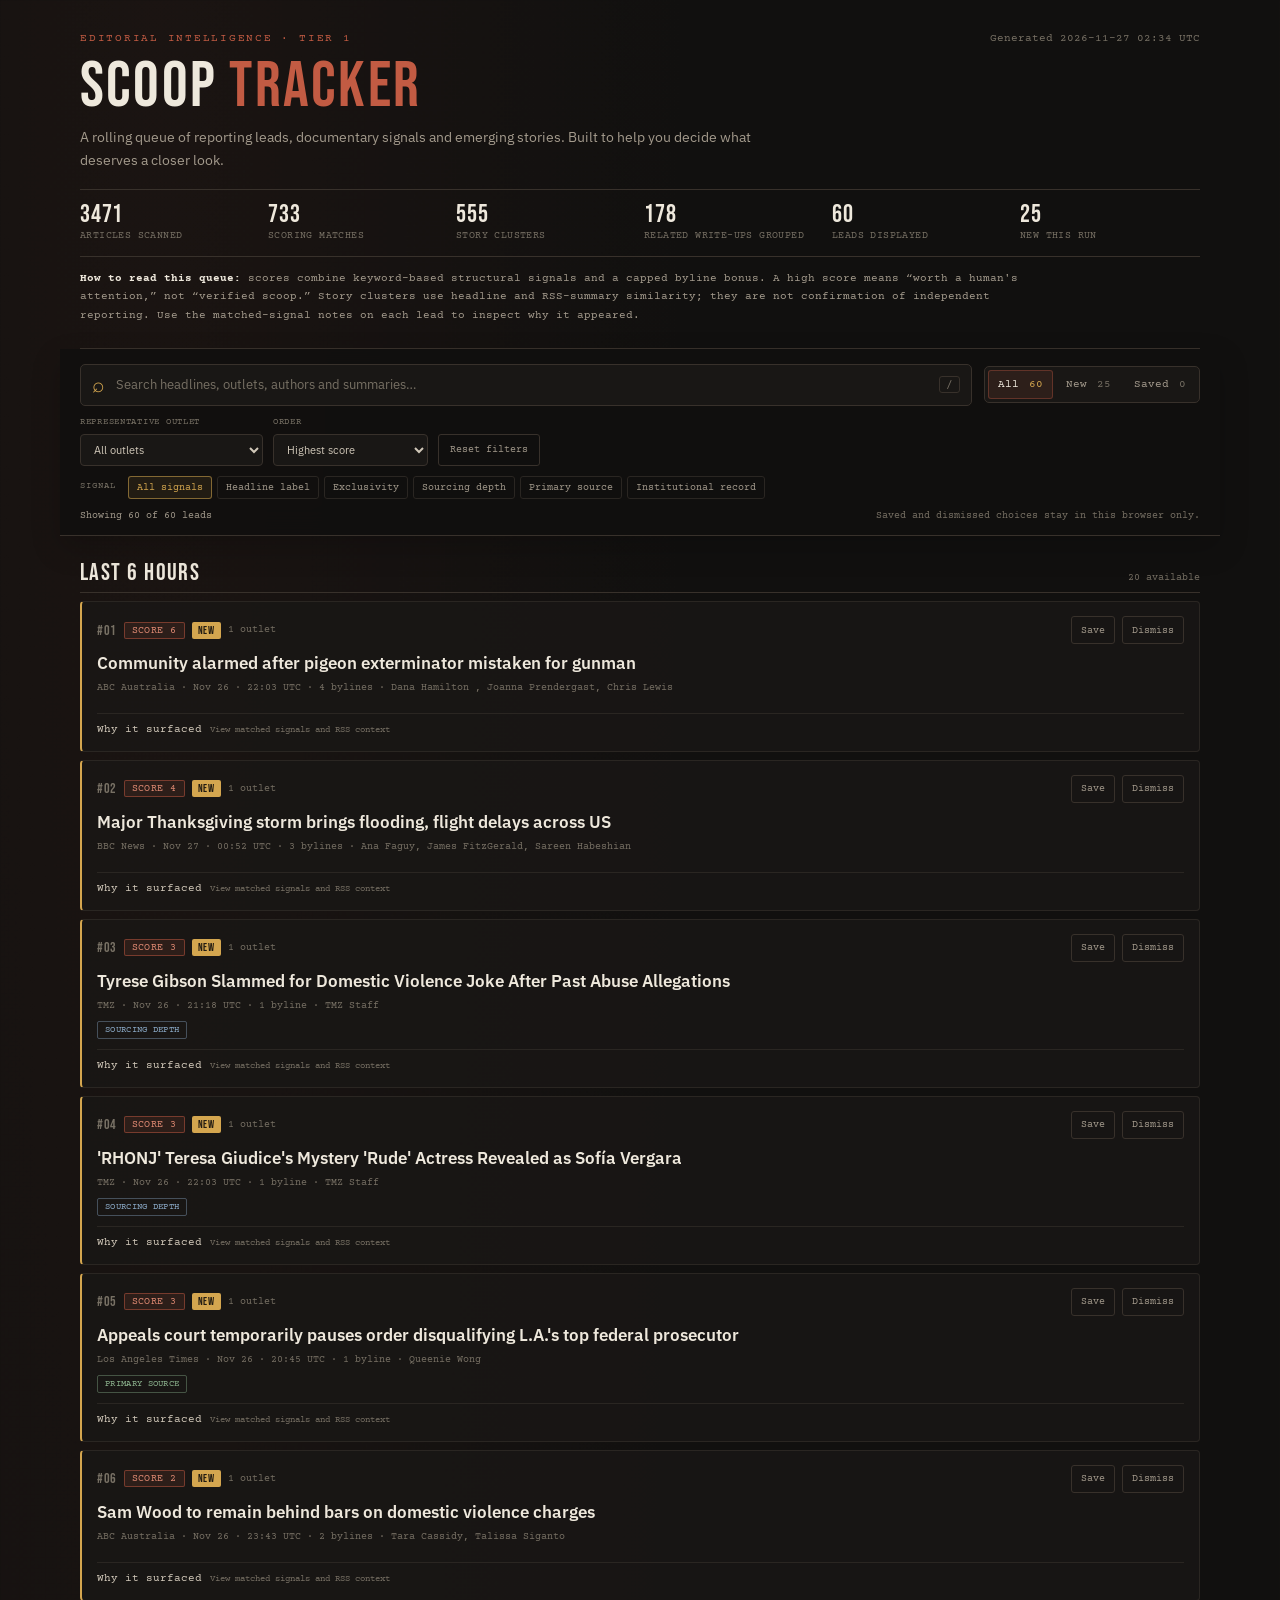
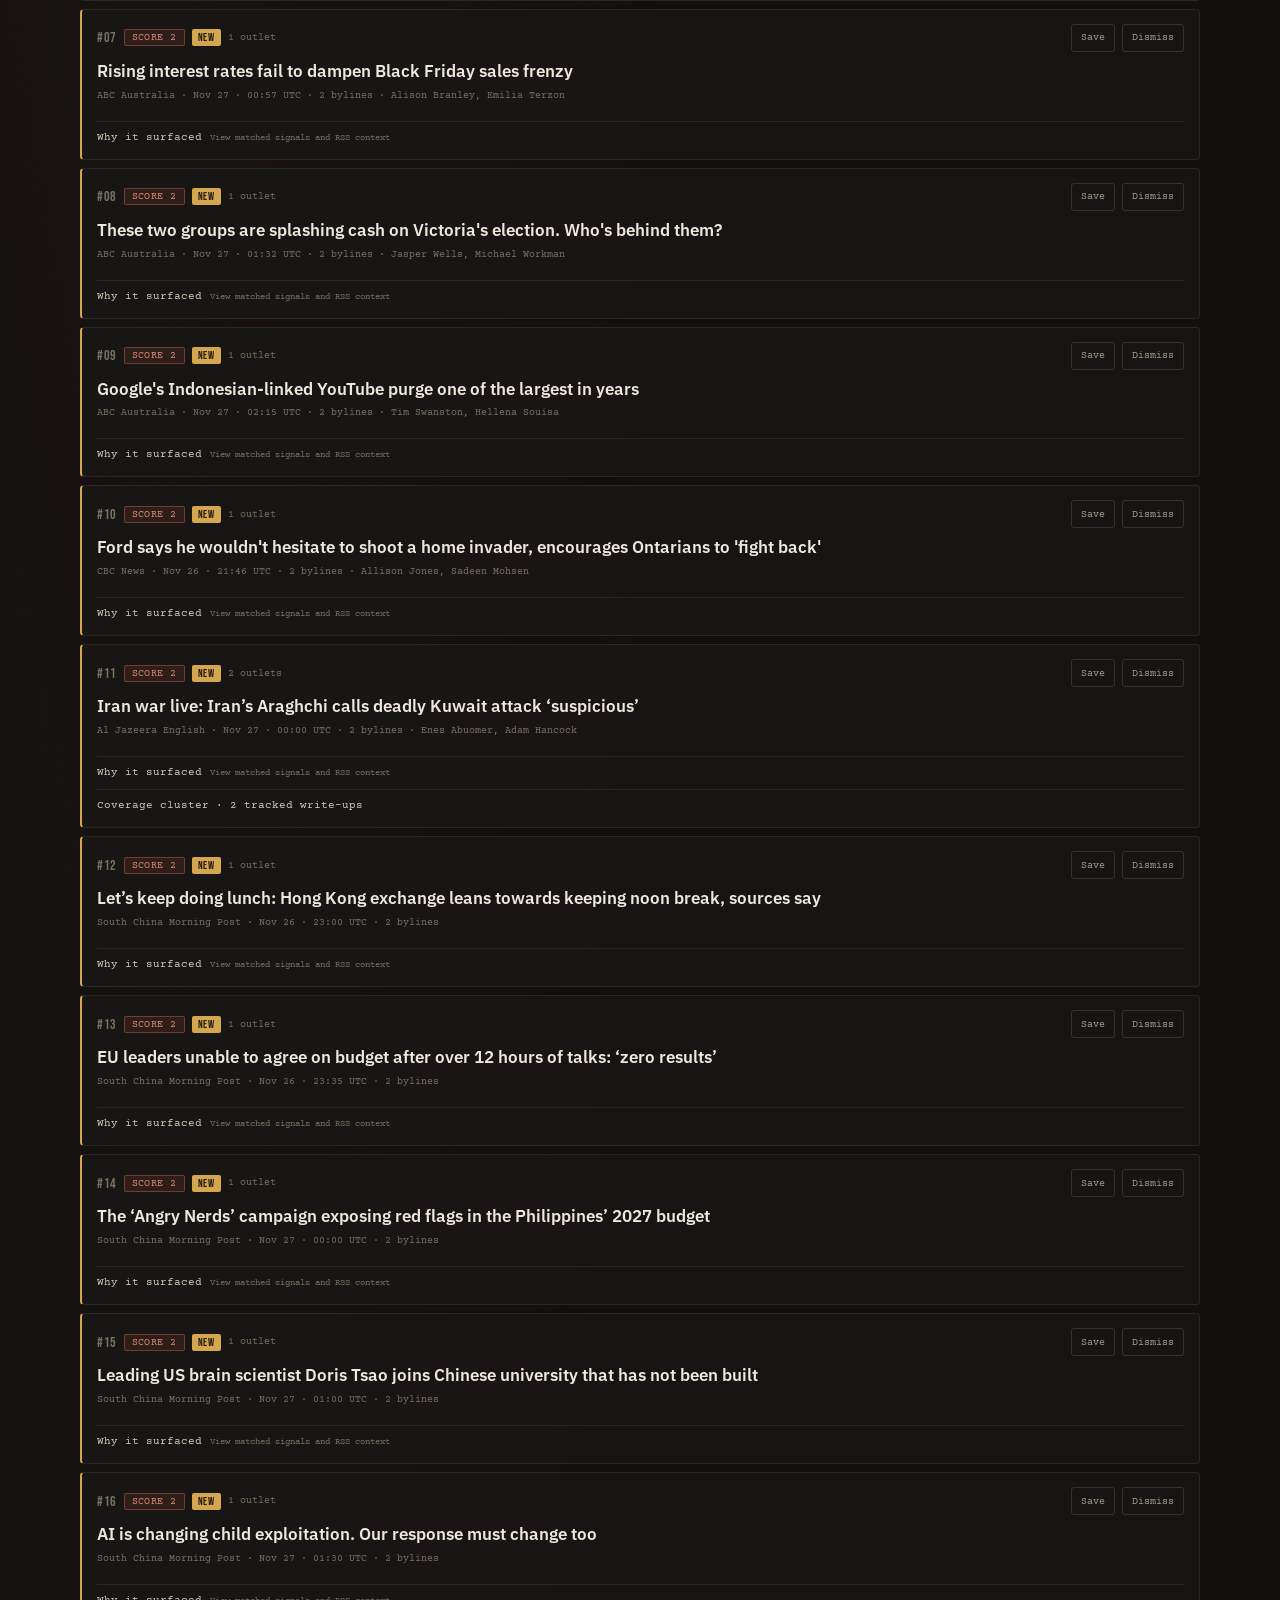
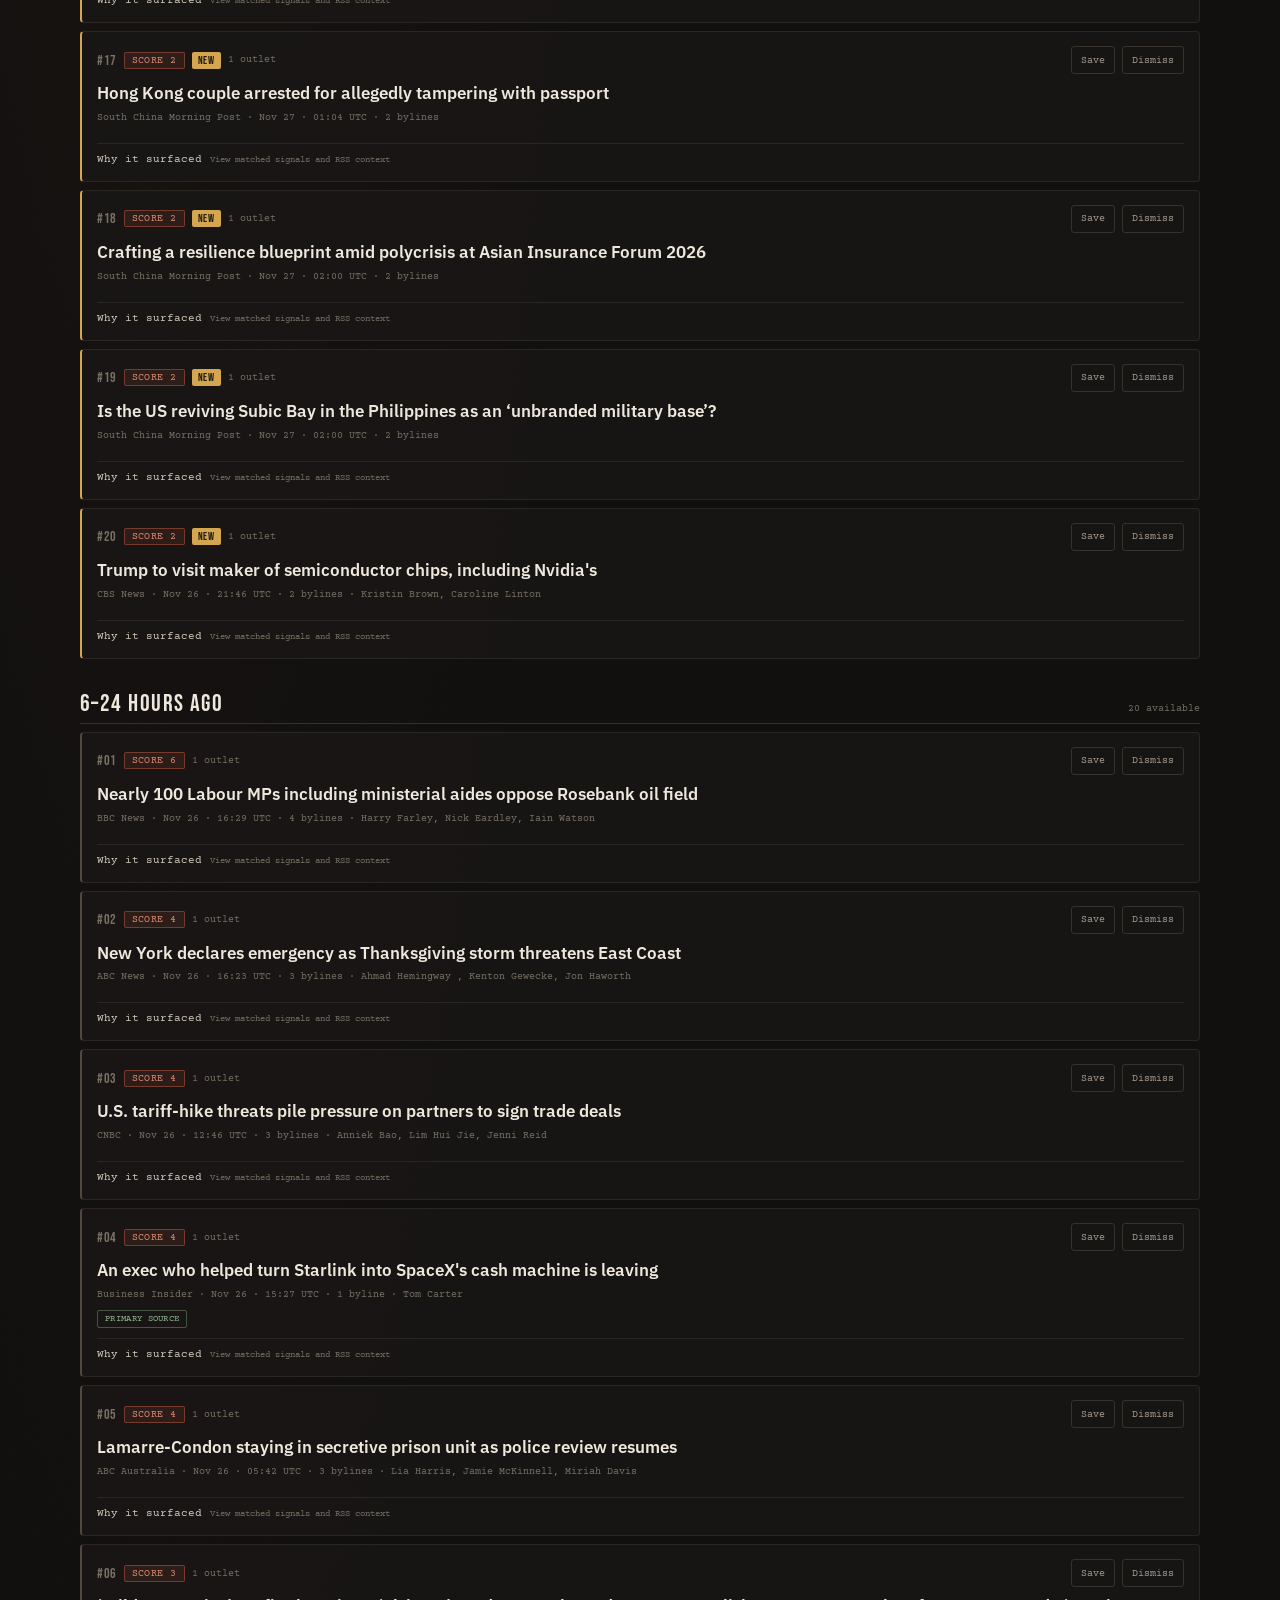
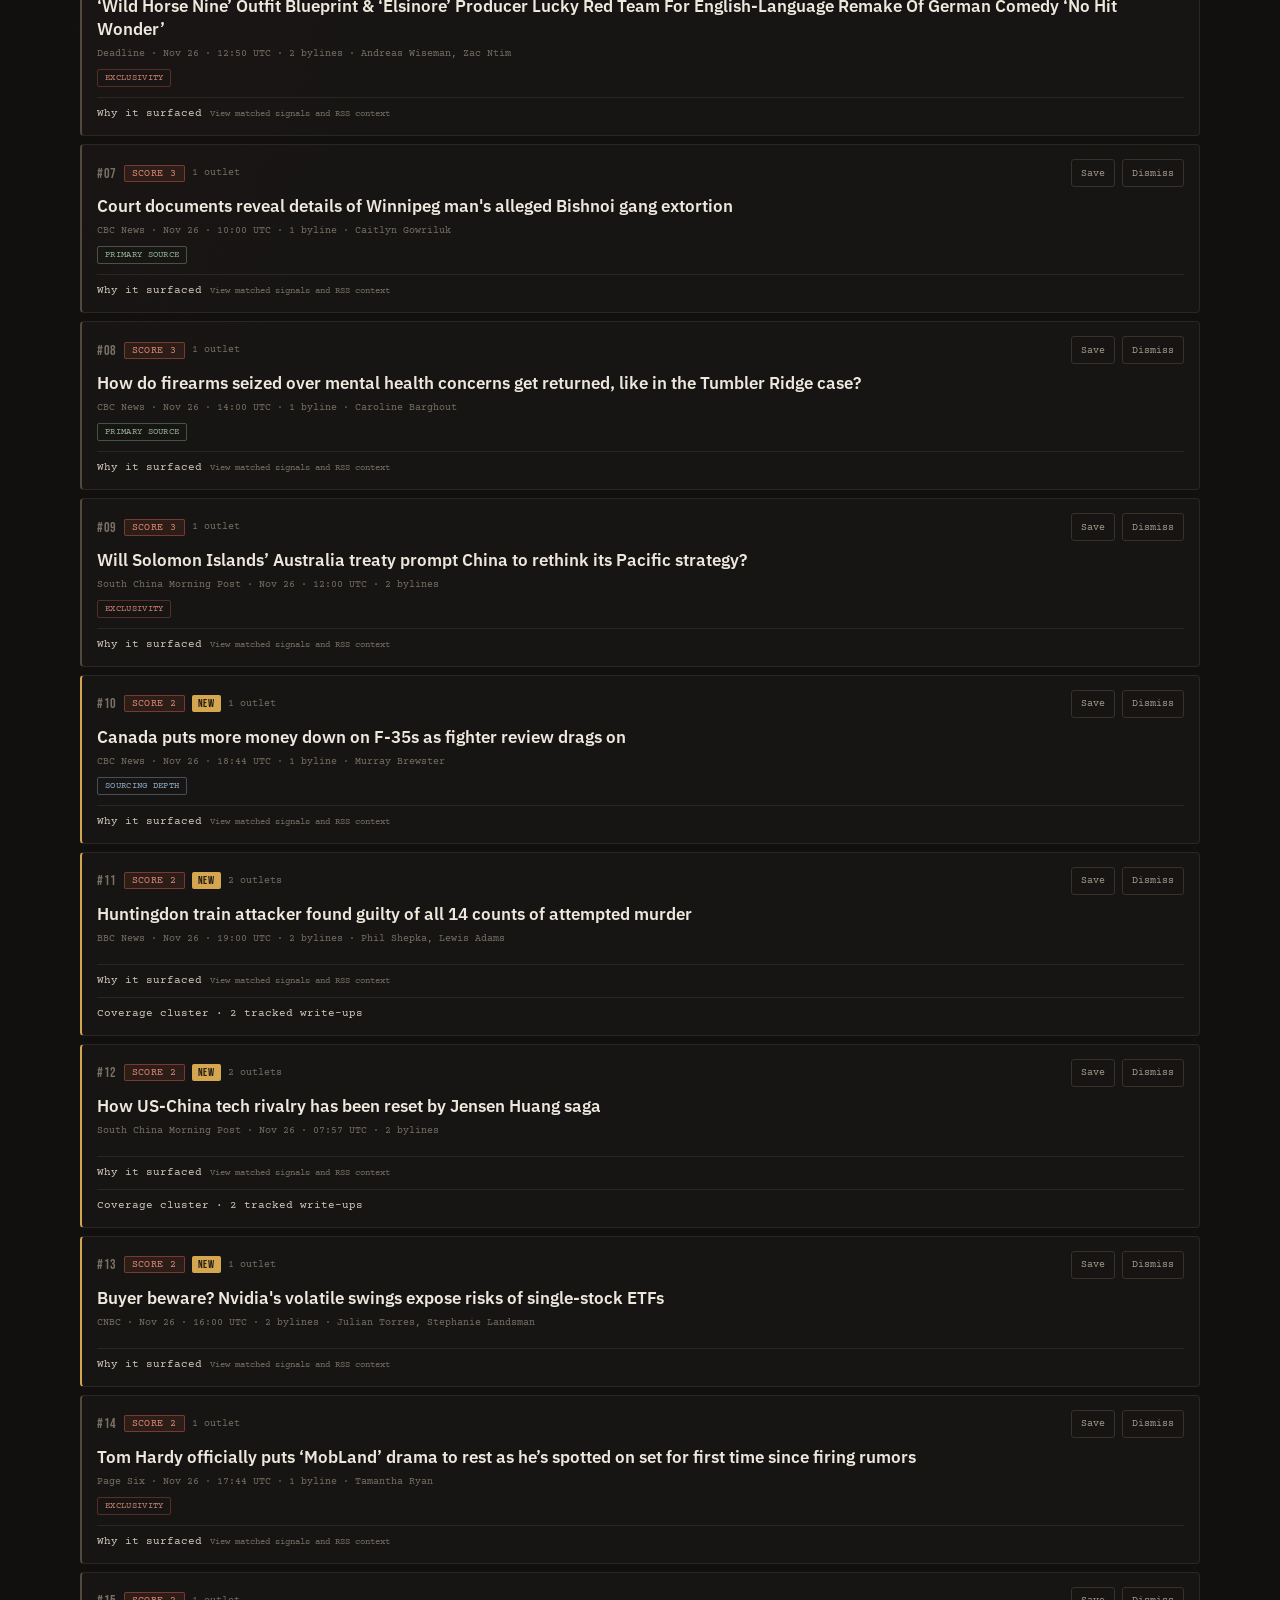
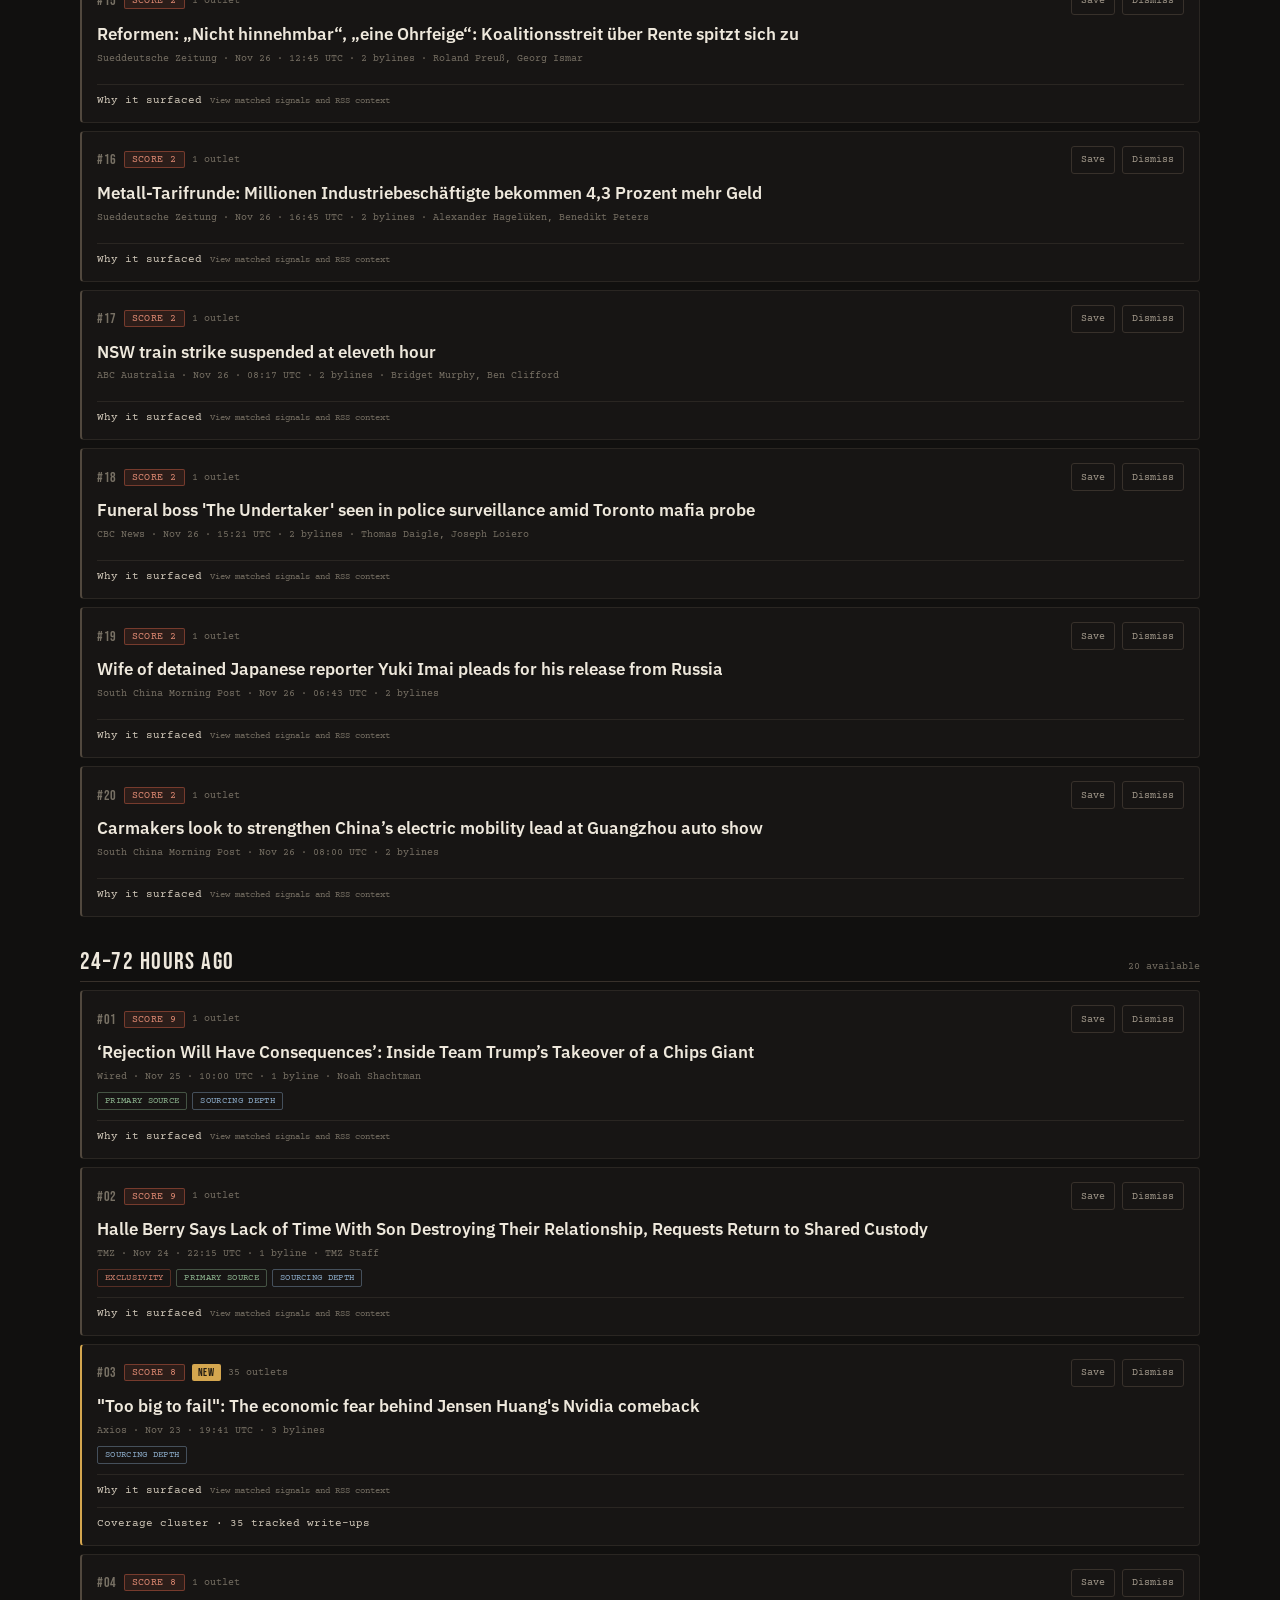
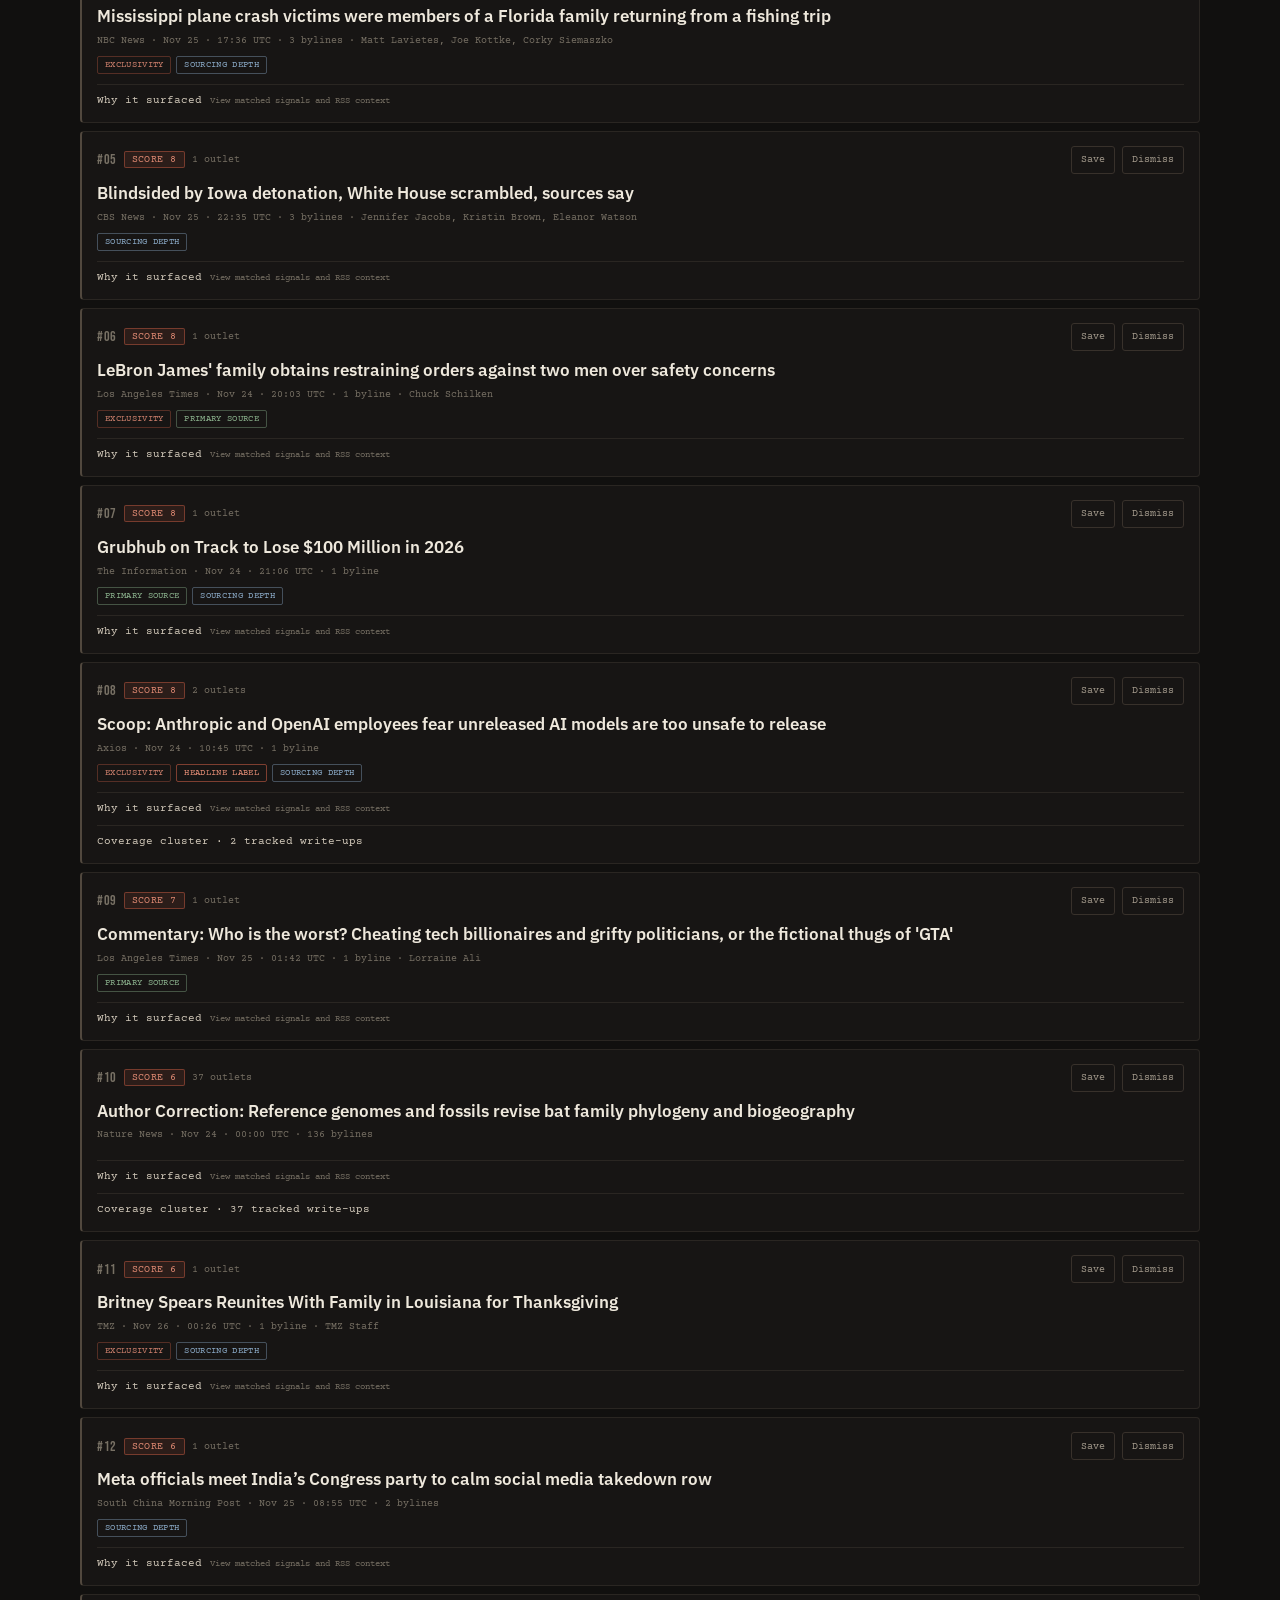
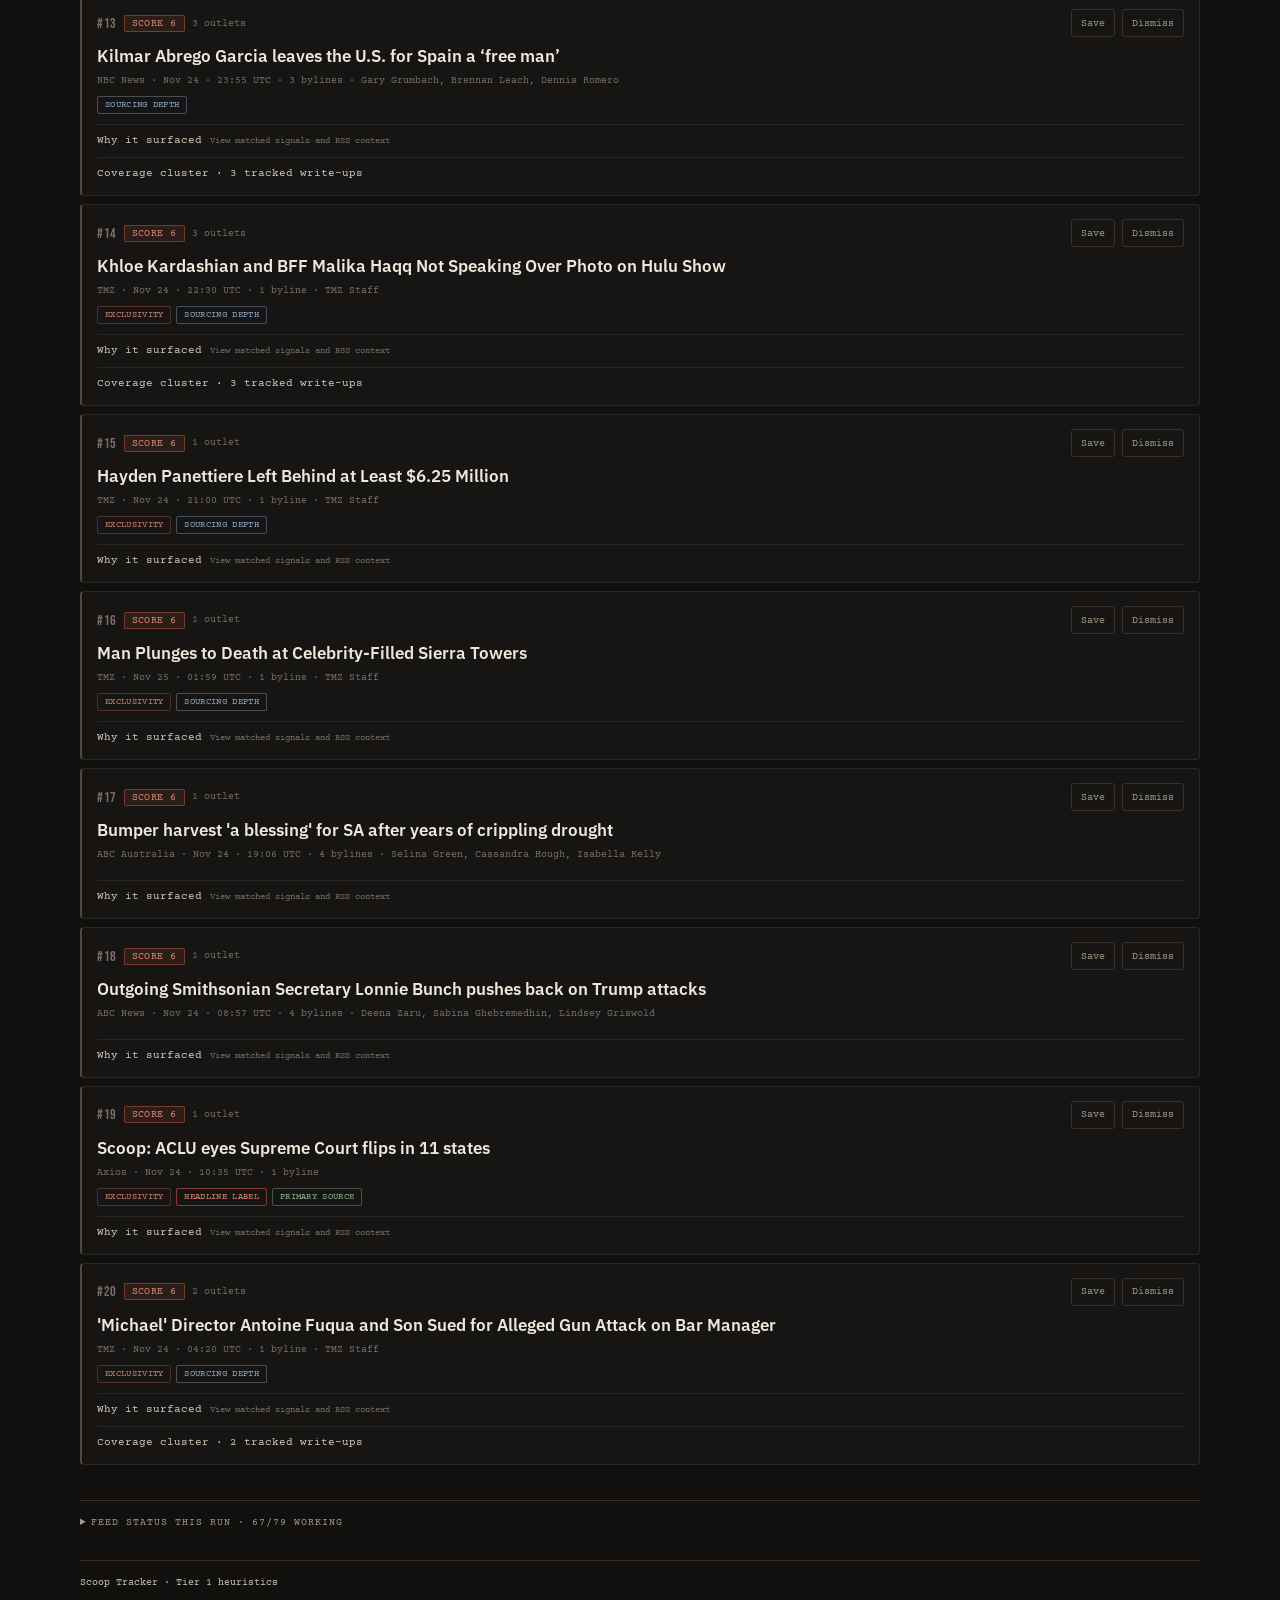
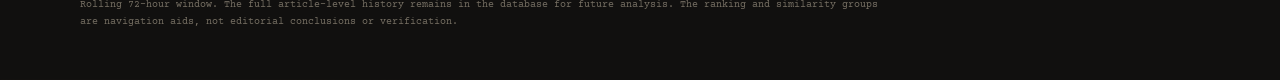
==== commit c147be10: "Scoop tracker run: 2026-11-27 02:34 UTC" ====
--- a/scoop_report.html
+++ b/scoop_report.html
@@ -16,17 +16,17 @@
   <header class="masthead">
     <div class="masthead-top">
       <span class="eyebrow">Editorial intelligence · Tier 1</span>
-      <span class="generated">Generated 2026-11-26 18:00 UTC</span>
+      <span class="generated">Generated 2026-11-27 02:34 UTC</span>
     </div>
     <h1>SCOOP <span>TRACKER</span></h1>
     <p class="dek">A rolling queue of reporting leads, documentary signals and emerging stories. Built to help you decide what deserves a closer look.</p>
     <div class="stats">
-      <div class="stat"><b>3875</b><span>articles scanned</span></div>
-      <div class="stat"><b>845</b><span>scoring matches</span></div>
-      <div class="stat"><b>622</b><span>story clusters</span></div>
-      <div class="stat"><b>223</b><span>related write-ups grouped</span></div>
+      <div class="stat"><b>3471</b><span>articles scanned</span></div>
+      <div class="stat"><b>733</b><span>scoring matches</span></div>
+      <div class="stat"><b>555</b><span>story clusters</span></div>
+      <div class="stat"><b>178</b><span>related write-ups grouped</span></div>
       <div class="stat"><b>60</b><span>leads displayed</span></div>
-      <div class="stat"><b>27</b><span>new this run</span></div>
+      <div class="stat"><b>25</b><span>new this run</span></div>
     </div>
     <div class="score-legend">
       <strong>How to read this queue:</strong> scores combine keyword-based structural signals and a capped byline bonus.
@@ -45,7 +45,7 @@
       </label>
       <div class="view-switch" role="group" aria-label="Story view">
         <button type="button" class="view-button is-active" data-view="all" aria-pressed="true">All <span data-view-count="all">60</span></button>
-        <button type="button" class="view-button" data-view="new" aria-pressed="false">New <span data-view-count="new">27</span></button>
+        <button type="button" class="view-button" data-view="new" aria-pressed="false">New <span data-view-count="new">25</span></button>
         <button type="button" class="view-button" data-view="saved" aria-pressed="false">Saved <span data-view-count="saved">0</span></button>
         <button type="button" class="view-button" data-view="dismissed" aria-pressed="false">Dismissed <span data-view-count="dismissed">0</span></button>
       </div>
@@ -85,48 +85,48 @@
   <section class="bucket" data-bucket>
     <div class="bucket-heading">
       <h2 class="bucket-title">Last 6 Hours</h2>
-      <span class="bucket-count" data-bucket-count>20 shown · 37 available</span>
+      <span class="bucket-count" data-bucket-count>20 shown · 24 available</span>
     </div>
     <div class="story-list">
         <article class="story-card is-new" data-story-card
+          data-source="ABC Australia" data-sources="[&quot;ABC Australia&quot;]"
+          data-tags="" data-new="true"
+          data-score="6" data-time="1795730607" data-story-urls="[&quot;https://www.abc.net.au/news/2026-11-27/pigeon-concern-grows-across-wa/107425720&quot;]">
+          <div class="story-topline">
+            <div class="story-rankline">
+              <span class="rank">#01</span>
+              <span class="score-badge">SCORE 6</span>
+              <span class="badge-new">NEW</span>
+              <span class="cluster-count">1 outlet</span>
+            </div>
+            <div class="story-actions">
+              <button type="button" class="action-button save-button" data-action="save" aria-pressed="false">Save</button>
+              <button type="button" class="action-button dismiss-button" data-action="dismiss">Dismiss</button>
+            </div>
+          </div>
+          <a class="story-title" href="https://www.abc.net.au/news/2026-11-27/pigeon-concern-grows-across-wa/107425720" target="_blank" rel="noopener noreferrer">Community alarmed after pigeon exterminator mistaken for gunman</a>
+          <div class="meta">ABC Australia · Nov 26 · 22:03 UTC · 4 bylines · Dana  Hamilton , Joanna Prendergast, Chris Lewis</div>
+          <div class="tags"></div>
+          <details class="story-context">
+            <summary>Why it surfaced <span>View matched signals and RSS context</span></summary>
+            <div class="context-body">
+              <div class="context-section">
+                <h3>Matched scoring signals</h3>
+                <ul class="signal-explanations"><li><strong>Byline credit: +6.</strong> 4 bylines; the bonus is two points per additional byline, capped at six.</li></ul>
+                <p class="score-caution">The displayed score is the sum of matched keyword markers and any byline bonus. Individual marker weights are not stored in the report database, so this explains the category-level matches rather than claiming an exact phrase-by-phrase breakdown.</p>
+              </div>
+              <div class="context-section">
+                <h3>RSS summary</h3>
+                <p class="summary-text">A growing number of regional Western Australian communities are calling for a coordinated approach to control pigeons, as nesting birds cause costly damage to buildings and raise health concerns.</p>
+              </div>
+            </div>
+          </details>
+          
+        </article>
+        <article class="story-card is-new" data-story-card
           data-source="BBC News" data-sources="[&quot;BBC News&quot;]"
           data-tags="" data-new="true"
-          data-score="6" data-time="1795710594" data-story-urls="[&quot;https://www.bbc.co.uk/news/articles/cw24ez32d1n4o?at_medium=RSS&amp;at_campaign=rss&quot;]">
-          <div class="story-topline">
-            <div class="story-rankline">
-              <span class="rank">#01</span>
-              <span class="score-badge">SCORE 6</span>
-              <span class="badge-new">NEW</span>
-              <span class="cluster-count">1 outlet</span>
-            </div>
-            <div class="story-actions">
-              <button type="button" class="action-button save-button" data-action="save" aria-pressed="false">Save</button>
-              <button type="button" class="action-button dismiss-button" data-action="dismiss">Dismiss</button>
-            </div>
-          </div>
-          <a class="story-title" href="https://www.bbc.co.uk/news/articles/cw24ez32d1n4o?at_medium=RSS&amp;at_campaign=rss" target="_blank" rel="noopener noreferrer">Nearly 100 Labour MPs including ministerial aides oppose Rosebank oil field</a>
-          <div class="meta">BBC News · Nov 26 · 16:29 UTC · 4 bylines · Harry Farley, Nick Eardley, Iain Watson</div>
-          <div class="tags"></div>
-          <details class="story-context">
-            <summary>Why it surfaced <span>View matched signals and RSS context</span></summary>
-            <div class="context-body">
-              <div class="context-section">
-                <h3>Matched scoring signals</h3>
-                <ul class="signal-explanations"><li><strong>Byline credit: +6.</strong> 4 bylines; the bonus is two points per additional byline, capped at six.</li></ul>
-                <p class="score-caution">The displayed score is the sum of matched keyword markers and any byline bonus. Individual marker weights are not stored in the report database, so this explains the category-level matches rather than claiming an exact phrase-by-phrase breakdown.</p>
-              </div>
-              <div class="context-section">
-                <h3>RSS summary</h3>
-                <p class="summary-text">Energy Secretary Miatta Fahnbulleh is due to make a decision on whether to give the go-ahead for drilling in the oil field off the north-west coast of Shetland within weeks.</p>
-              </div>
-            </div>
-          </details>
-          
-        </article>
-        <article class="story-card is-new" data-story-card
-          data-source="ABC News" data-sources="[&quot;ABC News&quot;]"
-          data-tags="" data-new="true"
-          data-score="4" data-time="1795710221" data-story-urls="[&quot;https://abcnews.com/US/new-york-declares-emergency-thanksgiving-storm-threatens-east/story?id=138464273&quot;]">
+          data-score="4" data-time="1795740731" data-story-urls="[&quot;https://www.bbc.co.uk/news/articles/ckm2mz3prq77o?at_medium=RSS&amp;at_campaign=rss&quot;]">
           <div class="story-topline">
             <div class="story-rankline">
               <span class="rank">#02</span>
@@ -139,8 +139,8 @@
               <button type="button" class="action-button dismiss-button" data-action="dismiss">Dismiss</button>
             </div>
           </div>
-          <a class="story-title" href="https://abcnews.com/US/new-york-declares-emergency-thanksgiving-storm-threatens-east/story?id=138464273" target="_blank" rel="noopener noreferrer">New York declares emergency as Thanksgiving storm threatens East Coast</a>
-          <div class="meta">ABC News · Nov 26 · 16:23 UTC · 3 bylines · Ahmad Hemingway , Kenton Gewecke, Jon Haworth</div>
+          <a class="story-title" href="https://www.bbc.co.uk/news/articles/ckm2mz3prq77o?at_medium=RSS&amp;at_campaign=rss" target="_blank" rel="noopener noreferrer">Major Thanksgiving storm brings flooding, flight delays across US</a>
+          <div class="meta">BBC News · Nov 27 · 00:52 UTC · 3 bylines · Ana Faguy, James FitzGerald, Sareen Habeshian</div>
           <div class="tags"></div>
           <details class="story-context">
             <summary>Why it surfaced <span>View matched signals and RSS context</span></summary>
@@ -152,86 +152,86 @@
               </div>
               <div class="context-section">
                 <h3>RSS summary</h3>
-                <p class="summary-text">Gov. Kathy Hochul&#x27;s office declared a State of Emergency on Thanksgiving.</p>
-              </div>
-            </div>
-          </details>
-          
-        </article>
-        <article class="story-card is-new" data-story-card
-          data-source="CNBC" data-sources="[&quot;CNBC&quot;]"
-          data-tags="" data-new="true"
-          data-score="4" data-time="1795697215" data-story-urls="[&quot;https://www.cnbc.com/2026/11/26/us-tariffs-hike-trade-agreement.html&quot;]">
+                <p class="summary-text">Almost one million customers in the US had no power on Thursday evening as storms descended on both US coasts, bringing wind gusts, heavy rain and flooding.</p>
+              </div>
+            </div>
+          </details>
+          
+        </article>
+        <article class="story-card is-new" data-story-card
+          data-source="TMZ" data-sources="[&quot;TMZ&quot;]"
+          data-tags="sourcing_depth" data-new="true"
+          data-score="3" data-time="1795727905" data-story-urls="[&quot;https://www.tmz.com/2026/11/26/tyrese-gibson-domestic-violence-joke-backlash/&quot;]">
           <div class="story-topline">
             <div class="story-rankline">
               <span class="rank">#03</span>
-              <span class="score-badge">SCORE 4</span>
-              <span class="badge-new">NEW</span>
-              <span class="cluster-count">1 outlet</span>
-            </div>
-            <div class="story-actions">
-              <button type="button" class="action-button save-button" data-action="save" aria-pressed="false">Save</button>
-              <button type="button" class="action-button dismiss-button" data-action="dismiss">Dismiss</button>
-            </div>
-          </div>
-          <a class="story-title" href="https://www.cnbc.com/2026/11/26/us-tariffs-hike-trade-agreement.html" target="_blank" rel="noopener noreferrer">U.S. tariff-hike threats pile pressure on partners to sign trade deals</a>
-          <div class="meta">CNBC · Nov 26 · 12:46 UTC · 3 bylines · Anniek Bao, Lim Hui Jie, Jenni Reid</div>
-          <div class="tags"></div>
-          <details class="story-context">
-            <summary>Why it surfaced <span>View matched signals and RSS context</span></summary>
-            <div class="context-body">
-              <div class="context-section">
-                <h3>Matched scoring signals</h3>
-                <ul class="signal-explanations"><li><strong>Byline credit: +4.</strong> 3 bylines; the bonus is two points per additional byline, capped at six.</li></ul>
-                <p class="score-caution">The displayed score is the sum of matched keyword markers and any byline bonus. Individual marker weights are not stored in the report database, so this explains the category-level matches rather than claiming an exact phrase-by-phrase breakdown.</p>
-              </div>
-              <div class="context-section">
-                <h3>RSS summary</h3>
-                <p class="summary-text">The U.S. planned a fresh tariff salvo on 14 trading partners, while offering some countries lower rates if they secure trade deals with Washington.</p>
-              </div>
-            </div>
-          </details>
-          
-        </article>
-        <article class="story-card is-new" data-story-card
-          data-source="Business Insider" data-sources="[&quot;Business Insider&quot;]"
+              <span class="score-badge">SCORE 3</span>
+              <span class="badge-new">NEW</span>
+              <span class="cluster-count">1 outlet</span>
+            </div>
+            <div class="story-actions">
+              <button type="button" class="action-button save-button" data-action="save" aria-pressed="false">Save</button>
+              <button type="button" class="action-button dismiss-button" data-action="dismiss">Dismiss</button>
+            </div>
+          </div>
+          <a class="story-title" href="https://www.tmz.com/2026/11/26/tyrese-gibson-domestic-violence-joke-backlash/" target="_blank" rel="noopener noreferrer">Tyrese Gibson Slammed for Domestic Violence Joke After Past Abuse Allegations</a>
+          <div class="meta">TMZ · Nov 26 · 21:18 UTC · 1 byline · TMZ Staff</div>
+          <div class="tags"><span class="tag tag-sourcing_depth">sourcing depth</span></div>
+          <details class="story-context">
+            <summary>Why it surfaced <span>View matched signals and RSS context</span></summary>
+            <div class="context-body">
+              <div class="context-section">
+                <h3>Matched scoring signals</h3>
+                <ul class="signal-explanations"><li><strong>Sourcing Depth.</strong> The text contains language associated with deeper sourcing, such as people familiar with a matter, anonymous sourcing, documents obtained or reviewed, or a declined request for comment. The match does not establish the source&#x27;s quality.</li><li><strong>Byline credit: +0.</strong> No additional-byline bonus was applied.</li></ul>
+                <p class="score-caution">The displayed score is the sum of matched keyword markers and any byline bonus. Individual marker weights are not stored in the report database, so this explains the category-level matches rather than claiming an exact phrase-by-phrase breakdown.</p>
+              </div>
+              <div class="context-section">
+                <h3>RSS summary</h3>
+                <p class="summary-text">Tyrese Gibson is catching serious heat over a domestic violence joke ... after posting a video of himself sporting fake injuries that plenty of people aren&#x27;t finding funny. The &quot;Fast &amp; Furious&quot; star shared the Instagram video Wednesday,…</p>
+              </div>
+            </div>
+          </details>
+          
+        </article>
+        <article class="story-card is-new" data-story-card
+          data-source="TMZ" data-sources="[&quot;TMZ&quot;]"
+          data-tags="sourcing_depth" data-new="true"
+          data-score="3" data-time="1795730584" data-story-urls="[&quot;https://www.tmz.com/2026/11/26/teresa-giudice-rude-actress-revealed-sofia-vergara/&quot;]">
+          <div class="story-topline">
+            <div class="story-rankline">
+              <span class="rank">#04</span>
+              <span class="score-badge">SCORE 3</span>
+              <span class="badge-new">NEW</span>
+              <span class="cluster-count">1 outlet</span>
+            </div>
+            <div class="story-actions">
+              <button type="button" class="action-button save-button" data-action="save" aria-pressed="false">Save</button>
+              <button type="button" class="action-button dismiss-button" data-action="dismiss">Dismiss</button>
+            </div>
+          </div>
+          <a class="story-title" href="https://www.tmz.com/2026/11/26/teresa-giudice-rude-actress-revealed-sofia-vergara/" target="_blank" rel="noopener noreferrer">&#x27;RHONJ&#x27; Teresa Giudice&#x27;s Mystery &#x27;Rude&#x27; Actress Revealed as Sofía Vergara</a>
+          <div class="meta">TMZ · Nov 26 · 22:03 UTC · 1 byline · TMZ Staff</div>
+          <div class="tags"><span class="tag tag-sourcing_depth">sourcing depth</span></div>
+          <details class="story-context">
+            <summary>Why it surfaced <span>View matched signals and RSS context</span></summary>
+            <div class="context-body">
+              <div class="context-section">
+                <h3>Matched scoring signals</h3>
+                <ul class="signal-explanations"><li><strong>Sourcing Depth.</strong> The text contains language associated with deeper sourcing, such as people familiar with a matter, anonymous sourcing, documents obtained or reviewed, or a declined request for comment. The match does not establish the source&#x27;s quality.</li><li><strong>Byline credit: +0.</strong> No additional-byline bonus was applied.</li></ul>
+                <p class="score-caution">The displayed score is the sum of matched keyword markers and any byline bonus. Individual marker weights are not stored in the report database, so this explains the category-level matches rather than claiming an exact phrase-by-phrase breakdown.</p>
+              </div>
+              <div class="context-section">
+                <h3>RSS summary</h3>
+                <p class="summary-text">Teresa Giudice has been holding a grudge against a mystery Hollywood actress for years ... and now the woman who allegedly rubbed the &quot;Real Housewives of New Jersey&quot; star the wrong way has been identified as Sofía Vergara. A source tells…</p>
+              </div>
+            </div>
+          </details>
+          
+        </article>
+        <article class="story-card is-new" data-story-card
+          data-source="Los Angeles Times" data-sources="[&quot;Los Angeles Times&quot;]"
           data-tags="primary_source" data-new="true"
-          data-score="4" data-time="1795706859" data-story-urls="[&quot;https://www.businessinsider.com/spacex-exec-chad-gibbs-leaves-starlink-2026-11&quot;]">
-          <div class="story-topline">
-            <div class="story-rankline">
-              <span class="rank">#04</span>
-              <span class="score-badge">SCORE 4</span>
-              <span class="badge-new">NEW</span>
-              <span class="cluster-count">1 outlet</span>
-            </div>
-            <div class="story-actions">
-              <button type="button" class="action-button save-button" data-action="save" aria-pressed="false">Save</button>
-              <button type="button" class="action-button dismiss-button" data-action="dismiss">Dismiss</button>
-            </div>
-          </div>
-          <a class="story-title" href="https://www.businessinsider.com/spacex-exec-chad-gibbs-leaves-starlink-2026-11" target="_blank" rel="noopener noreferrer">An exec who helped turn Starlink into SpaceX&#x27;s cash machine is leaving</a>
-          <div class="meta">Business Insider · Nov 26 · 15:27 UTC · 1 byline · Tom Carter</div>
-          <div class="tags"><span class="tag tag-primary_source">primary source</span></div>
-          <details class="story-context">
-            <summary>Why it surfaced <span>View matched signals and RSS context</span></summary>
-            <div class="context-body">
-              <div class="context-section">
-                <h3>Matched scoring signals</h3>
-                <ul class="signal-explanations"><li><strong>Primary Source.</strong> The text references documentary or first-hand material such as court filings, FOIA, leaked material, whistleblowers or regulatory filings. A mention does not mean the underlying record was independently checked.</li><li><strong>Byline credit: +0.</strong> No additional-byline bonus was applied.</li></ul>
-                <p class="score-caution">The displayed score is the sum of matched keyword markers and any byline bonus. Individual marker weights are not stored in the report database, so this explains the category-level matches rather than claiming an exact phrase-by-phrase breakdown.</p>
-              </div>
-              <div class="context-section">
-                <h3>RSS summary</h3>
-                <p class="summary-text">Chad Gibbs, Starlink&#x27;s VP of business operations, is leaving SpaceX after more than a decade, according to an internal email seen by Business Insider.</p>
-              </div>
-            </div>
-          </details>
-          
-        </article>
-        <article class="story-card is-new" data-story-card
-          data-source="Deadline" data-sources="[&quot;Deadline&quot;]"
-          data-tags="exclusivity" data-new="true"
-          data-score="3" data-time="1795697431" data-story-urls="[&quot;https://deadline.com/2026/11/blueprint-lucky-red-english-language-remake-no-hit-wonder-1237233964/&quot;]">
+          data-score="3" data-time="1795725942" data-story-urls="[&quot;https://www.latimes.com/california/story/2026-11-26/appeals-court-temporarily-pauses-order-disqualifying-l-a-s-top-federal-prosecutor&quot;]">
           <div class="story-topline">
             <div class="story-rankline">
               <span class="rank">#05</span>
@@ -244,64 +244,64 @@
               <button type="button" class="action-button dismiss-button" data-action="dismiss">Dismiss</button>
             </div>
           </div>
-          <a class="story-title" href="https://deadline.com/2026/11/blueprint-lucky-red-english-language-remake-no-hit-wonder-1237233964/" target="_blank" rel="noopener noreferrer">‘Wild Horse Nine’ Outfit Blueprint &amp; ‘Elsinore’ Producer Lucky Red Team For English-Language Remake Of German Comedy ‘No Hit Wonder’</a>
-          <div class="meta">Deadline · Nov 26 · 12:50 UTC · 2 bylines · Andreas Wiseman, Zac Ntim</div>
-          <div class="tags"><span class="tag tag-exclusivity">exclusivity</span></div>
-          <details class="story-context">
-            <summary>Why it surfaced <span>View matched signals and RSS context</span></summary>
-            <div class="context-body">
-              <div class="context-section">
-                <h3>Matched scoring signals</h3>
-                <ul class="signal-explanations"><li><strong>Exclusivity.</strong> Exclusivity language appears in the headline, RSS summary or extracted article text—for example “exclusive”, “can reveal” or “has obtained”. The wording can be self-asserted.</li><li><strong>Byline credit: +2.</strong> 2 bylines; the bonus is two points per additional byline, capped at six.</li></ul>
-                <p class="score-caution">The displayed score is the sum of matched keyword markers and any byline bonus. Individual marker weights are not stored in the report database, so this explains the category-level matches rather than claiming an exact phrase-by-phrase breakdown.</p>
-              </div>
-              <div class="context-section">
-                <h3>RSS summary</h3>
-                <p class="summary-text">EXCLUSIVE: Wild Horse Nine and Three Billboards Outside Ebbing, Missouri producer Blueprint Pictures has taken English-language remake rights to German dramedy No Hit Wonder, the story of a one hit wonder fallen on hard times who ends up in a psychiatric ward where he motivates the eccentric members of the resident choir to national glory. […]</p>
-              </div>
-            </div>
-          </details>
-          
-        </article>
-        <article class="story-card is-new" data-story-card
-          data-source="CBC News" data-sources="[&quot;CBC News&quot;]"
-          data-tags="primary_source" data-new="true"
-          data-score="3" data-time="1795701600" data-story-urls="[&quot;https://www.cbc.ca/news/canada/british-columbia/firearms-mental-health-seizure-tumbler-ridge-shooter-9.7436661?cmp=rss&quot;]">
+          <a class="story-title" href="https://www.latimes.com/california/story/2026-11-26/appeals-court-temporarily-pauses-order-disqualifying-l-a-s-top-federal-prosecutor" target="_blank" rel="noopener noreferrer">Appeals court temporarily pauses order disqualifying L.A.&#x27;s top federal prosecutor</a>
+          <div class="meta">Los Angeles Times · Nov 26 · 20:45 UTC · 1 byline · Queenie Wong</div>
+          <div class="tags"><span class="tag tag-primary_source">primary source</span></div>
+          <details class="story-context">
+            <summary>Why it surfaced <span>View matched signals and RSS context</span></summary>
+            <div class="context-body">
+              <div class="context-section">
+                <h3>Matched scoring signals</h3>
+                <ul class="signal-explanations"><li><strong>Primary Source.</strong> The text references documentary or first-hand material such as court filings, FOIA, leaked material, whistleblowers or regulatory filings. A mention does not mean the underlying record was independently checked.</li><li><strong>Byline credit: +0.</strong> No additional-byline bonus was applied.</li></ul>
+                <p class="score-caution">The displayed score is the sum of matched keyword markers and any byline bonus. Individual marker weights are not stored in the report database, so this explains the category-level matches rather than claiming an exact phrase-by-phrase breakdown.</p>
+              </div>
+              <div class="context-section">
+                <h3>RSS summary</h3>
+                <p class="summary-text">A federal judge in October ruled that Bill Essayli is unlawfully serving as Los Angeles&#x27; top federal prosecutor but the disqualification hasn&#x27;t taken effect yet.</p>
+              </div>
+            </div>
+          </details>
+          
+        </article>
+        <article class="story-card is-new" data-story-card
+          data-source="ABC Australia" data-sources="[&quot;ABC Australia&quot;]"
+          data-tags="" data-new="true"
+          data-score="2" data-time="1795736591" data-story-urls="[&quot;https://www.abc.net.au/news/2026-11-27/qld-sam-wood-bail-appeal-court-decision/107431186&quot;]">
           <div class="story-topline">
             <div class="story-rankline">
               <span class="rank">#06</span>
-              <span class="score-badge">SCORE 3</span>
-              <span class="badge-new">NEW</span>
-              <span class="cluster-count">1 outlet</span>
-            </div>
-            <div class="story-actions">
-              <button type="button" class="action-button save-button" data-action="save" aria-pressed="false">Save</button>
-              <button type="button" class="action-button dismiss-button" data-action="dismiss">Dismiss</button>
-            </div>
-          </div>
-          <a class="story-title" href="https://www.cbc.ca/news/canada/british-columbia/firearms-mental-health-seizure-tumbler-ridge-shooter-9.7436661?cmp=rss" target="_blank" rel="noopener noreferrer">How do firearms seized over mental health concerns get returned, like in the Tumbler Ridge case?</a>
-          <div class="meta">CBC News · Nov 26 · 14:00 UTC · 1 byline · Caroline Barghout</div>
-          <div class="tags"><span class="tag tag-primary_source">primary source</span></div>
-          <details class="story-context">
-            <summary>Why it surfaced <span>View matched signals and RSS context</span></summary>
-            <div class="context-body">
-              <div class="context-section">
-                <h3>Matched scoring signals</h3>
-                <ul class="signal-explanations"><li><strong>Primary Source.</strong> The text references documentary or first-hand material such as court filings, FOIA, leaked material, whistleblowers or regulatory filings. A mention does not mean the underlying record was independently checked.</li><li><strong>Byline credit: +0.</strong> No additional-byline bonus was applied.</li></ul>
-                <p class="score-caution">The displayed score is the sum of matched keyword markers and any byline bonus. Individual marker weights are not stored in the report database, so this explains the category-level matches rather than claiming an exact phrase-by-phrase breakdown.</p>
-              </div>
-              <div class="context-section">
-                <h3>RSS summary</h3>
-                <p class="summary-text">There’s been a lot of debate surrounding the return of seized firearms taken from the home of the Tumbler Ridge shooter, especially after a recent U.S. court filing suggested Jesse Van Rootselaar used those guns in the mass shooting.</p>
-              </div>
-            </div>
-          </details>
-          
-        </article>
-        <article class="story-card is-new" data-story-card
-          data-source="Page Six" data-sources="[&quot;Page Six&quot;]"
-          data-tags="exclusivity" data-new="true"
-          data-score="2" data-time="1795715051" data-story-urls="[&quot;https://pagesix.com/2026/11/26/entertainment/tom-hardy-puts-mobland-drama-to-rest-as-hes-spotted-on-set-for-first-time-since-firing-rumors/&quot;]">
+              <span class="score-badge">SCORE 2</span>
+              <span class="badge-new">NEW</span>
+              <span class="cluster-count">1 outlet</span>
+            </div>
+            <div class="story-actions">
+              <button type="button" class="action-button save-button" data-action="save" aria-pressed="false">Save</button>
+              <button type="button" class="action-button dismiss-button" data-action="dismiss">Dismiss</button>
+            </div>
+          </div>
+          <a class="story-title" href="https://www.abc.net.au/news/2026-11-27/qld-sam-wood-bail-appeal-court-decision/107431186" target="_blank" rel="noopener noreferrer">Sam Wood to remain behind bars on domestic violence charges</a>
+          <div class="meta">ABC Australia · Nov 26 · 23:43 UTC · 2 bylines · Tara Cassidy, Talissa Siganto</div>
+          <div class="tags"></div>
+          <details class="story-context">
+            <summary>Why it surfaced <span>View matched signals and RSS context</span></summary>
+            <div class="context-body">
+              <div class="context-section">
+                <h3>Matched scoring signals</h3>
+                <ul class="signal-explanations"><li><strong>Byline credit: +2.</strong> 2 bylines; the bonus is two points per additional byline, capped at six.</li></ul>
+                <p class="score-caution">The displayed score is the sum of matched keyword markers and any byline bonus. Individual marker weights are not stored in the report database, so this explains the category-level matches rather than claiming an exact phrase-by-phrase breakdown.</p>
+              </div>
+              <div class="context-section">
+                <h3>RSS summary</h3>
+                <p class="summary-text">The fitness influencer is charged with assaulting and strangling his wife on the Sunshine Coast in October.</p>
+              </div>
+            </div>
+          </details>
+          
+        </article>
+        <article class="story-card is-new" data-story-card
+          data-source="ABC Australia" data-sources="[&quot;ABC Australia&quot;]"
+          data-tags="" data-new="true"
+          data-score="2" data-time="1795741047" data-story-urls="[&quot;https://www.abc.net.au/news/2026-11-27/black-friday-sales/107433526&quot;]">
           <div class="story-topline">
             <div class="story-rankline">
               <span class="rank">#07</span>
@@ -314,29 +314,29 @@
               <button type="button" class="action-button dismiss-button" data-action="dismiss">Dismiss</button>
             </div>
           </div>
-          <a class="story-title" href="https://pagesix.com/2026/11/26/entertainment/tom-hardy-puts-mobland-drama-to-rest-as-hes-spotted-on-set-for-first-time-since-firing-rumors/" target="_blank" rel="noopener noreferrer">Tom Hardy officially puts ‘MobLand’ drama to rest as he’s spotted on set for first time since firing rumors</a>
-          <div class="meta">Page Six · Nov 26 · 17:44 UTC · 1 byline · Tamantha Ryan</div>
-          <div class="tags"><span class="tag tag-exclusivity">exclusivity</span></div>
-          <details class="story-context">
-            <summary>Why it surfaced <span>View matched signals and RSS context</span></summary>
-            <div class="context-body">
-              <div class="context-section">
-                <h3>Matched scoring signals</h3>
-                <ul class="signal-explanations"><li><strong>Exclusivity.</strong> Exclusivity language appears in the headline, RSS summary or extracted article text—for example “exclusive”, “can reveal” or “has obtained”. The wording can be self-asserted.</li><li><strong>Byline credit: +0.</strong> No additional-byline bonus was applied.</li></ul>
-                <p class="score-caution">The displayed score is the sum of matched keyword markers and any byline bonus. Individual marker weights are not stored in the report database, so this explains the category-level matches rather than claiming an exact phrase-by-phrase breakdown.</p>
-              </div>
-              <div class="context-section">
-                <h3>RSS summary</h3>
-                <p class="summary-text">As seen in photos obtained by Page Six, the actor appeared in good spirits while returning to the London-based set on Tuesday.</p>
-              </div>
-            </div>
-          </details>
-          
-        </article>
-        <article class="story-card is-new" data-story-card
-          data-source="Sueddeutsche Zeitung" data-sources="[&quot;Sueddeutsche Zeitung&quot;]"
+          <a class="story-title" href="https://www.abc.net.au/news/2026-11-27/black-friday-sales/107433526" target="_blank" rel="noopener noreferrer">Rising interest rates fail to dampen Black Friday sales frenzy</a>
+          <div class="meta">ABC Australia · Nov 27 · 00:57 UTC · 2 bylines · Alison Branley, Emilia Terzon</div>
+          <div class="tags"></div>
+          <details class="story-context">
+            <summary>Why it surfaced <span>View matched signals and RSS context</span></summary>
+            <div class="context-body">
+              <div class="context-section">
+                <h3>Matched scoring signals</h3>
+                <ul class="signal-explanations"><li><strong>Byline credit: +2.</strong> 2 bylines; the bonus is two points per additional byline, capped at six.</li></ul>
+                <p class="score-caution">The displayed score is the sum of matched keyword markers and any byline bonus. Individual marker weights are not stored in the report database, so this explains the category-level matches rather than claiming an exact phrase-by-phrase breakdown.</p>
+              </div>
+              <div class="context-section">
+                <h3>RSS summary</h3>
+                <p class="summary-text">Bargain hunters made the most of the Black Friday sales with cost conscious consumers snapping up deals.</p>
+              </div>
+            </div>
+          </details>
+          
+        </article>
+        <article class="story-card is-new" data-story-card
+          data-source="ABC Australia" data-sources="[&quot;ABC Australia&quot;]"
           data-tags="" data-new="true"
-          data-score="2" data-time="1795697114" data-story-urls="[&quot;https://www.sueddeutsche.de/politik/rentenreform-fruehrente-spd-union-koalitionsstreit-li.3586471&quot;]">
+          data-score="2" data-time="1795743137" data-story-urls="[&quot;https://www.abc.net.au/news/2026-11-27/fix-victoria-better-victoria-election-ads/107433368&quot;]">
           <div class="story-topline">
             <div class="story-rankline">
               <span class="rank">#08</span>
@@ -349,29 +349,29 @@
               <button type="button" class="action-button dismiss-button" data-action="dismiss">Dismiss</button>
             </div>
           </div>
-          <a class="story-title" href="https://www.sueddeutsche.de/politik/rentenreform-fruehrente-spd-union-koalitionsstreit-li.3586471" target="_blank" rel="noopener noreferrer">Reformen: „Nicht hinnehmbar“, „eine Ohrfeige“: Koalitionsstreit über Rente spitzt sich zu</a>
-          <div class="meta">Sueddeutsche Zeitung · Nov 26 · 12:45 UTC · 2 bylines · Roland Preuß, Georg Ismar</div>
-          <div class="tags"></div>
-          <details class="story-context">
-            <summary>Why it surfaced <span>View matched signals and RSS context</span></summary>
-            <div class="context-body">
-              <div class="context-section">
-                <h3>Matched scoring signals</h3>
-                <ul class="signal-explanations"><li><strong>Byline credit: +2.</strong> 2 bylines; the bonus is two points per additional byline, capped at six.</li></ul>
-                <p class="score-caution">The displayed score is the sum of matched keyword markers and any byline bonus. Individual marker weights are not stored in the report database, so this explains the category-level matches rather than claiming an exact phrase-by-phrase breakdown.</p>
-              </div>
-              <div class="context-section">
-                <h3>RSS summary</h3>
-                <p class="summary-text">Annika Klose, die arbeitsmarkt- und sozialpolitische Sprecherin der SPD-Bundestagsfraktion, weist einen Kompromissvorschlag aus der Union brüsk zurück. Nun wartet alles auf den Gesetzentwurf aus dem Arbeitsministerium – und darauf, dass der Regierung eine Einigung gelingt.</p>
-              </div>
-            </div>
-          </details>
-          
-        </article>
-        <article class="story-card is-new" data-story-card
-          data-source="Sueddeutsche Zeitung" data-sources="[&quot;Sueddeutsche Zeitung&quot;]"
+          <a class="story-title" href="https://www.abc.net.au/news/2026-11-27/fix-victoria-better-victoria-election-ads/107433368" target="_blank" rel="noopener noreferrer">These two groups are splashing cash on Victoria&#x27;s election. Who&#x27;s behind them?</a>
+          <div class="meta">ABC Australia · Nov 27 · 01:32 UTC · 2 bylines · Jasper Wells, Michael Workman</div>
+          <div class="tags"></div>
+          <details class="story-context">
+            <summary>Why it surfaced <span>View matched signals and RSS context</span></summary>
+            <div class="context-body">
+              <div class="context-section">
+                <h3>Matched scoring signals</h3>
+                <ul class="signal-explanations"><li><strong>Byline credit: +2.</strong> 2 bylines; the bonus is two points per additional byline, capped at six.</li></ul>
+                <p class="score-caution">The displayed score is the sum of matched keyword markers and any byline bonus. Individual marker weights are not stored in the report database, so this explains the category-level matches rather than claiming an exact phrase-by-phrase breakdown.</p>
+              </div>
+              <div class="context-section">
+                <h3>RSS summary</h3>
+                <p class="summary-text">Political ads from two unofficial lobby groups have been seen millions of times ahead of the Victorian election, with little transparency around who is funding them.</p>
+              </div>
+            </div>
+          </details>
+          
+        </article>
+        <article class="story-card is-new" data-story-card
+          data-source="ABC Australia" data-sources="[&quot;ABC Australia&quot;]"
           data-tags="" data-new="true"
-          data-score="2" data-time="1795711510" data-story-urls="[&quot;https://www.sueddeutsche.de/wirtschaft/streiks-autoindustrie-elektroindustrie-gesamtmetall-loehne-ig-metall-tarifabschluss-vw-mercedes-inflation-tarifrunde-einigung-li.3585685&quot;]">
+          data-score="2" data-time="1795745752" data-story-urls="[&quot;https://www.abc.net.au/news/2026-11-27/google-indonesian-linked-youtube-channel-purge/107426182&quot;]">
           <div class="story-topline">
             <div class="story-rankline">
               <span class="rank">#09</span>
@@ -384,20 +384,20 @@
               <button type="button" class="action-button dismiss-button" data-action="dismiss">Dismiss</button>
             </div>
           </div>
-          <a class="story-title" href="https://www.sueddeutsche.de/wirtschaft/streiks-autoindustrie-elektroindustrie-gesamtmetall-loehne-ig-metall-tarifabschluss-vw-mercedes-inflation-tarifrunde-einigung-li.3585685" target="_blank" rel="noopener noreferrer">Metall-Tarifrunde: Millionen Industriebeschäftigte bekommen 4,3 Prozent mehr Geld</a>
-          <div class="meta">Sueddeutsche Zeitung · Nov 26 · 16:45 UTC · 2 bylines · Alexander Hagelüken, Benedikt Peters</div>
-          <div class="tags"></div>
-          <details class="story-context">
-            <summary>Why it surfaced <span>View matched signals and RSS context</span></summary>
-            <div class="context-body">
-              <div class="context-section">
-                <h3>Matched scoring signals</h3>
-                <ul class="signal-explanations"><li><strong>Byline credit: +2.</strong> 2 bylines; the bonus is two points per additional byline, capped at six.</li></ul>
-                <p class="score-caution">The displayed score is the sum of matched keyword markers and any byline bonus. Individual marker weights are not stored in the report database, so this explains the category-level matches rather than claiming an exact phrase-by-phrase breakdown.</p>
-              </div>
-              <div class="context-section">
-                <h3>RSS summary</h3>
-                <p class="summary-text">Die IG Metall erreicht in der wohl größten Krise der Autobranche eine Lohnerhöhung. Zugleich stimmt sie zu, dass angeschlagene Firmen zeitweise weniger Gehalt zahlen oder Arbeitszeiten ohne Ausgleich verlängern – wenn sie im Gegenzug investieren und Arbeitsplätze sichern.</p>
+          <a class="story-title" href="https://www.abc.net.au/news/2026-11-27/google-indonesian-linked-youtube-channel-purge/107426182" target="_blank" rel="noopener noreferrer">Google&#x27;s Indonesian-linked YouTube purge one of the largest in years</a>
+          <div class="meta">ABC Australia · Nov 27 · 02:15 UTC · 2 bylines · Tim Swanston, Hellena Souisa</div>
+          <div class="tags"></div>
+          <details class="story-context">
+            <summary>Why it surfaced <span>View matched signals and RSS context</span></summary>
+            <div class="context-body">
+              <div class="context-section">
+                <h3>Matched scoring signals</h3>
+                <ul class="signal-explanations"><li><strong>Byline credit: +2.</strong> 2 bylines; the bonus is two points per additional byline, capped at six.</li></ul>
+                <p class="score-caution">The displayed score is the sum of matched keyword markers and any byline bonus. Individual marker weights are not stored in the report database, so this explains the category-level matches rather than claiming an exact phrase-by-phrase breakdown.</p>
+              </div>
+              <div class="context-section">
+                <h3>RSS summary</h3>
+                <p class="summary-text">Google&#x27;s purge of more than 19,000 Indonesian-linked YouTube channels following an investigation into &quot;coordinated influence operations&quot; in the country is one of the largest mass account terminations in years on the platform.</p>
               </div>
             </div>
           </details>
@@ -406,7 +406,7 @@
         <article class="story-card is-new" data-story-card
           data-source="CBC News" data-sources="[&quot;CBC News&quot;]"
           data-tags="" data-new="true"
-          data-score="2" data-time="1795706460" data-story-urls="[&quot;https://www.cbc.ca/news/canada/toronto/luigi-vescio-funeral-homes-ndrangheta-police-surveillance-9.7436041?cmp=rss&quot;]">
+          data-score="2" data-time="1795729597" data-story-urls="[&quot;https://www.cbc.ca/news/canada/toronto/ford-home-invasion-ontario-9.7437456?cmp=rss&quot;]">
           <div class="story-topline">
             <div class="story-rankline">
               <span class="rank">#10</span>
@@ -419,8 +419,8 @@
               <button type="button" class="action-button dismiss-button" data-action="dismiss">Dismiss</button>
             </div>
           </div>
-          <a class="story-title" href="https://www.cbc.ca/news/canada/toronto/luigi-vescio-funeral-homes-ndrangheta-police-surveillance-9.7436041?cmp=rss" target="_blank" rel="noopener noreferrer">Funeral boss &#x27;The Undertaker&#x27; seen in police surveillance amid Toronto mafia probe</a>
-          <div class="meta">CBC News · Nov 26 · 15:21 UTC · 2 bylines · Thomas Daigle, Joseph Loiero</div>
+          <a class="story-title" href="https://www.cbc.ca/news/canada/toronto/ford-home-invasion-ontario-9.7437456?cmp=rss" target="_blank" rel="noopener noreferrer">Ford says he wouldn&#x27;t hesitate to shoot a home invader, encourages Ontarians to &#x27;fight back&#x27;</a>
+          <div class="meta">CBC News · Nov 26 · 21:46 UTC · 2 bylines · Allison Jones, Sadeen Mohsen</div>
           <div class="tags"></div>
           <details class="story-context">
             <summary>Why it surfaced <span>View matched signals and RSS context</span></summary>
@@ -437,37 +437,77 @@
             </div>
           </details>
           
+        </article>
+        <article class="story-card is-new" data-story-card
+          data-source="Al Jazeera English" data-sources="[&quot;Al Jazeera English&quot;, &quot;South China Morning Post&quot;]"
+          data-tags="" data-new="true"
+          data-score="2" data-time="1795737600" data-story-urls="[&quot;https://www.aljazeera.com/news/liveblog/2026/11/27/iran-war-live-irans-araghchi-calls-deadly-kuwait-attack-suspicious?traffic_source=rss&quot;, &quot;https://www.scmp.com/news/world/middle-east/article/3375970/iran-denies-launching-drone-attack-killed-italians-kuwait&quot;]">
+          <div class="story-topline">
+            <div class="story-rankline">
+              <span class="rank">#11</span>
+              <span class="score-badge">SCORE 2</span>
+              <span class="badge-new">NEW</span>
+              <span class="cluster-count">2 outlets</span>
+            </div>
+            <div class="story-actions">
+              <button type="button" class="action-button save-button" data-action="save" aria-pressed="false">Save</button>
+              <button type="button" class="action-button dismiss-button" data-action="dismiss">Dismiss</button>
+            </div>
+          </div>
+          <a class="story-title" href="https://www.aljazeera.com/news/liveblog/2026/11/27/iran-war-live-irans-araghchi-calls-deadly-kuwait-attack-suspicious?traffic_source=rss" target="_blank" rel="noopener noreferrer">Iran war live: Iran’s Araghchi calls deadly Kuwait attack ‘suspicious’</a>
+          <div class="meta">Al Jazeera English · Nov 27 · 00:00 UTC · 2 bylines · Enes Abuomer, Adam Hancock</div>
+          <div class="tags"></div>
+          <details class="story-context">
+            <summary>Why it surfaced <span>View matched signals and RSS context</span></summary>
+            <div class="context-body">
+              <div class="context-section">
+                <h3>Matched scoring signals</h3>
+                <ul class="signal-explanations"><li><strong>Byline credit: +2.</strong> 2 bylines; the bonus is two points per additional byline, capped at six.</li></ul>
+                <p class="score-caution">The displayed score is the sum of matched keyword markers and any byline bonus. Individual marker weights are not stored in the report database, so this explains the category-level matches rather than claiming an exact phrase-by-phrase breakdown.</p>
+              </div>
+              <div class="context-section">
+                <h3>RSS summary</h3>
+                <p class="summary-text">Iran&#x27;s FM Abbas Araghchi says the deadly Kuwait incident is &quot;suspicious&quot; and looks like a &quot;pre-cooked recipe&quot; for war.</p>
+              </div>
+            </div>
+          </details>
+          
+          <details class="coverage-details">
+            <summary>Coverage cluster · 2 tracked write-ups</summary>
+            <p class="cluster-caveat">Grouped automatically by similarity between headlines and RSS summaries. This is a research aid, not confirmation that these outlets independently verified the story.</p>
+            <ul class="coverage-list"><li><a href="https://www.aljazeera.com/news/liveblog/2026/11/27/iran-war-live-irans-araghchi-calls-deadly-kuwait-attack-suspicious?traffic_source=rss" target="_blank" rel="noopener noreferrer">Al Jazeera English</a><span>Iran war live: Iran’s Araghchi calls deadly Kuwait attack ‘suspicious’</span></li><li><a href="https://www.scmp.com/news/world/middle-east/article/3375970/iran-denies-launching-drone-attack-killed-italians-kuwait" target="_blank" rel="noopener noreferrer">South China Morning Post</a><span>Iran denies launching drone attack that killed  Italians in Kuwait</span></li></ul>
+          </details>
         </article>
         <article class="story-card is-new" data-story-card
           data-source="South China Morning Post" data-sources="[&quot;South China Morning Post&quot;]"
           data-tags="" data-new="true"
-          data-score="2" data-time="1795695408" data-story-urls="[&quot;https://www.scmp.com/news/world/europe/article/3375944/russian-court-jails-colombian-fighter-20-years-over-ukraine-war-role&quot;]">
-          <div class="story-topline">
-            <div class="story-rankline">
-              <span class="rank">#11</span>
-              <span class="score-badge">SCORE 2</span>
-              <span class="badge-new">NEW</span>
-              <span class="cluster-count">1 outlet</span>
-            </div>
-            <div class="story-actions">
-              <button type="button" class="action-button save-button" data-action="save" aria-pressed="false">Save</button>
-              <button type="button" class="action-button dismiss-button" data-action="dismiss">Dismiss</button>
-            </div>
-          </div>
-          <a class="story-title" href="https://www.scmp.com/news/world/europe/article/3375944/russian-court-jails-colombian-fighter-20-years-over-ukraine-war-role" target="_blank" rel="noopener noreferrer">Russian court jails Colombian fighter for 20 years over Ukraine war role</a>
-          <div class="meta">South China Morning Post · Nov 26 · 12:16 UTC · 2 bylines</div>
-          <div class="tags"></div>
-          <details class="story-context">
-            <summary>Why it surfaced <span>View matched signals and RSS context</span></summary>
-            <div class="context-body">
-              <div class="context-section">
-                <h3>Matched scoring signals</h3>
-                <ul class="signal-explanations"><li><strong>Byline credit: +2.</strong> 2 bylines; the bonus is two points per additional byline, capped at six.</li></ul>
-                <p class="score-caution">The displayed score is the sum of matched keyword markers and any byline bonus. Individual marker weights are not stored in the report database, so this explains the category-level matches rather than claiming an exact phrase-by-phrase breakdown.</p>
-              </div>
-              <div class="context-section">
-                <h3>RSS summary</h3>
-                <p class="summary-text">A court in Ukraine’s Moscow-annexed Donetsk region jailed a Colombian for 20 years, saying he was a mercenary fighting for Kyiv, Russia said on Thursday. The Russian Prosecutor General’s Office said the court “has handed down a verdict in the criminal case against 33-year-old Colombian national Cristian Morales Mendoza”, adding he was “a mercenary in an armed conflict”. Both Moscow and Kyiv have recruited thousands of foreigners in their armies since Russia launched its offensive in Ukraine...</p>
+          data-score="2" data-time="1795734010" data-story-urls="[&quot;https://www.scmp.com/business/markets/article/3375915/lets-keep-doing-lunch-hong-kong-exchange-leans-towards-keeping-noon-break-sources-say&quot;]">
+          <div class="story-topline">
+            <div class="story-rankline">
+              <span class="rank">#12</span>
+              <span class="score-badge">SCORE 2</span>
+              <span class="badge-new">NEW</span>
+              <span class="cluster-count">1 outlet</span>
+            </div>
+            <div class="story-actions">
+              <button type="button" class="action-button save-button" data-action="save" aria-pressed="false">Save</button>
+              <button type="button" class="action-button dismiss-button" data-action="dismiss">Dismiss</button>
+            </div>
+          </div>
+          <a class="story-title" href="https://www.scmp.com/business/markets/article/3375915/lets-keep-doing-lunch-hong-kong-exchange-leans-towards-keeping-noon-break-sources-say" target="_blank" rel="noopener noreferrer">Let’s keep doing lunch: Hong Kong exchange leans towards keeping noon break, sources say</a>
+          <div class="meta">South China Morning Post · Nov 26 · 23:00 UTC · 2 bylines</div>
+          <div class="tags"></div>
+          <details class="story-context">
+            <summary>Why it surfaced <span>View matched signals and RSS context</span></summary>
+            <div class="context-body">
+              <div class="context-section">
+                <h3>Matched scoring signals</h3>
+                <ul class="signal-explanations"><li><strong>Byline credit: +2.</strong> 2 bylines; the bonus is two points per additional byline, capped at six.</li></ul>
+                <p class="score-caution">The displayed score is the sum of matched keyword markers and any byline bonus. Individual marker weights are not stored in the report database, so this explains the category-level matches rather than claiming an exact phrase-by-phrase breakdown.</p>
+              </div>
+              <div class="context-section">
+                <h3>RSS summary</h3>
+                <p class="summary-text">Lunch is likely to remain on the menu for Hong Kong stock brokers, as the city’s bourse operator leans towards extending trading hours at either end of the day while keeping the market’s traditional mid-day break intact, according to multiple sources. Hong Kong Exchanges and Clearing (HKEX) will not highlight the idea of cancelling the current hour-long noon break when it issues a discussion paper on its operating hours as early as next week, sources with knowledge of the matter told the South...</p>
               </div>
             </div>
           </details>
@@ -476,33 +516,33 @@
         <article class="story-card is-new" data-story-card
           data-source="South China Morning Post" data-sources="[&quot;South China Morning Post&quot;]"
           data-tags="" data-new="true"
-          data-score="2" data-time="1795696210" data-story-urls="[&quot;https://www.scmp.com/opinion/china-opinion/article/3375625/shenzhens-apec-legacy-chinas-shift-recognition-responsibility&quot;]">
-          <div class="story-topline">
-            <div class="story-rankline">
-              <span class="rank">#12</span>
-              <span class="score-badge">SCORE 2</span>
-              <span class="badge-new">NEW</span>
-              <span class="cluster-count">1 outlet</span>
-            </div>
-            <div class="story-actions">
-              <button type="button" class="action-button save-button" data-action="save" aria-pressed="false">Save</button>
-              <button type="button" class="action-button dismiss-button" data-action="dismiss">Dismiss</button>
-            </div>
-          </div>
-          <a class="story-title" href="https://www.scmp.com/opinion/china-opinion/article/3375625/shenzhens-apec-legacy-chinas-shift-recognition-responsibility" target="_blank" rel="noopener noreferrer">Shenzhen’s Apec legacy: China’s shift from recognition to responsibility</a>
-          <div class="meta">South China Morning Post · Nov 26 · 12:30 UTC · 2 bylines</div>
-          <div class="tags"></div>
-          <details class="story-context">
-            <summary>Why it surfaced <span>View matched signals and RSS context</span></summary>
-            <div class="context-body">
-              <div class="context-section">
-                <h3>Matched scoring signals</h3>
-                <ul class="signal-explanations"><li><strong>Byline credit: +2.</strong> 2 bylines; the bonus is two points per additional byline, capped at six.</li></ul>
-                <p class="score-caution">The displayed score is the sum of matched keyword markers and any byline bonus. Individual marker weights are not stored in the report database, so this explains the category-level matches rather than claiming an exact phrase-by-phrase breakdown.</p>
-              </div>
-              <div class="context-section">
-                <h3>RSS summary</h3>
-                <p class="summary-text">As the Asia-Pacific Economic Cooperation summit concluded in Shenzhen, one question rose above the diplomacy and symbolism: what does China’s growing global influence now require of it? For much of the past four decades, China’s paramount goal was integration. It sought access to markets, technology, investment and institutions to fuel its modernisation and development. When Beijing hosted the 2008 Olympics and Shanghai held the 2010 World Expo, China was still seeking global recognition – an...</p>
+          data-score="2" data-time="1795736118" data-story-urls="[&quot;https://www.scmp.com/news/world/europe/article/3375966/eu-leaders-unable-agree-budget-after-over-12-hours-talks-zero-results&quot;]">
+          <div class="story-topline">
+            <div class="story-rankline">
+              <span class="rank">#13</span>
+              <span class="score-badge">SCORE 2</span>
+              <span class="badge-new">NEW</span>
+              <span class="cluster-count">1 outlet</span>
+            </div>
+            <div class="story-actions">
+              <button type="button" class="action-button save-button" data-action="save" aria-pressed="false">Save</button>
+              <button type="button" class="action-button dismiss-button" data-action="dismiss">Dismiss</button>
+            </div>
+          </div>
+          <a class="story-title" href="https://www.scmp.com/news/world/europe/article/3375966/eu-leaders-unable-agree-budget-after-over-12-hours-talks-zero-results" target="_blank" rel="noopener noreferrer">EU leaders unable to agree on budget after over 12 hours of talks: ‘zero results’</a>
+          <div class="meta">South China Morning Post · Nov 26 · 23:35 UTC · 2 bylines</div>
+          <div class="tags"></div>
+          <details class="story-context">
+            <summary>Why it surfaced <span>View matched signals and RSS context</span></summary>
+            <div class="context-body">
+              <div class="context-section">
+                <h3>Matched scoring signals</h3>
+                <ul class="signal-explanations"><li><strong>Byline credit: +2.</strong> 2 bylines; the bonus is two points per additional byline, capped at six.</li></ul>
+                <p class="score-caution">The displayed score is the sum of matched keyword markers and any byline bonus. Individual marker weights are not stored in the report database, so this explains the category-level matches rather than claiming an exact phrase-by-phrase breakdown.</p>
+              </div>
+              <div class="context-section">
+                <h3>RSS summary</h3>
+                <p class="summary-text">French President Emmanuel Macron set an end-of-year deadline for an agreement on the European Union’s next seven-year budget after the continent’s leaders ruled out any chances for a deal to be reached at their summit on Thursday. The 2028-2034 budget – a statement on broader EU ambitions – is small, compared to national budgets, and it is financed mostly by the 27 member countries based on the size of their economies. It is likely to amount to between 1 per cent and 1.2 per cent of the EU’s...</p>
               </div>
             </div>
           </details>
@@ -511,33 +551,33 @@
         <article class="story-card is-new" data-story-card
           data-source="South China Morning Post" data-sources="[&quot;South China Morning Post&quot;]"
           data-tags="" data-new="true"
-          data-score="2" data-time="1795696215" data-story-urls="[&quot;https://www.scmp.com/news/china/military/article/3375933/japan-plans-new-long-range-anti-ship-missile-bolster-naval-build&quot;]">
-          <div class="story-topline">
-            <div class="story-rankline">
-              <span class="rank">#13</span>
-              <span class="score-badge">SCORE 2</span>
-              <span class="badge-new">NEW</span>
-              <span class="cluster-count">1 outlet</span>
-            </div>
-            <div class="story-actions">
-              <button type="button" class="action-button save-button" data-action="save" aria-pressed="false">Save</button>
-              <button type="button" class="action-button dismiss-button" data-action="dismiss">Dismiss</button>
-            </div>
-          </div>
-          <a class="story-title" href="https://www.scmp.com/news/china/military/article/3375933/japan-plans-new-long-range-anti-ship-missile-bolster-naval-build" target="_blank" rel="noopener noreferrer">Japan plans new long-range anti-ship missile to bolster naval build-up</a>
-          <div class="meta">South China Morning Post · Nov 26 · 12:30 UTC · 2 bylines</div>
-          <div class="tags"></div>
-          <details class="story-context">
-            <summary>Why it surfaced <span>View matched signals and RSS context</span></summary>
-            <div class="context-body">
-              <div class="context-section">
-                <h3>Matched scoring signals</h3>
-                <ul class="signal-explanations"><li><strong>Byline credit: +2.</strong> 2 bylines; the bonus is two points per additional byline, capped at six.</li></ul>
-                <p class="score-caution">The displayed score is the sum of matched keyword markers and any byline bonus. Individual marker weights are not stored in the report database, so this explains the category-level matches rather than claiming an exact phrase-by-phrase breakdown.</p>
-              </div>
-              <div class="context-section">
-                <h3>RSS summary</h3>
-                <p class="summary-text">Tokyo is planning to introduce a new long-range anti-ship missile that could be launched from a broader range of vessels, according to Japanese media reports, potentially complicating Chinese military planning in a conflict. The proposed capability could allow Japan to equip vessels that traditionally do not carry anti-ship missiles, according to defence experts. The country is also looking to deploy a persistent surveillance system in medium Earth orbit to improve its ability to detect and...</p>
+          data-score="2" data-time="1795737619" data-story-urls="[&quot;https://www.scmp.com/week-asia/people/article/3375922/angry-nerds-campaign-exposing-red-flags-philippines-2027-budget&quot;]">
+          <div class="story-topline">
+            <div class="story-rankline">
+              <span class="rank">#14</span>
+              <span class="score-badge">SCORE 2</span>
+              <span class="badge-new">NEW</span>
+              <span class="cluster-count">1 outlet</span>
+            </div>
+            <div class="story-actions">
+              <button type="button" class="action-button save-button" data-action="save" aria-pressed="false">Save</button>
+              <button type="button" class="action-button dismiss-button" data-action="dismiss">Dismiss</button>
+            </div>
+          </div>
+          <a class="story-title" href="https://www.scmp.com/week-asia/people/article/3375922/angry-nerds-campaign-exposing-red-flags-philippines-2027-budget" target="_blank" rel="noopener noreferrer">The ‘Angry Nerds’ campaign exposing red flags in the Philippines’ 2027 budget</a>
+          <div class="meta">South China Morning Post · Nov 27 · 00:00 UTC · 2 bylines</div>
+          <div class="tags"></div>
+          <details class="story-context">
+            <summary>Why it surfaced <span>View matched signals and RSS context</span></summary>
+            <div class="context-body">
+              <div class="context-section">
+                <h3>Matched scoring signals</h3>
+                <ul class="signal-explanations"><li><strong>Byline credit: +2.</strong> 2 bylines; the bonus is two points per additional byline, capped at six.</li></ul>
+                <p class="score-caution">The displayed score is the sum of matched keyword markers and any byline bonus. Individual marker weights are not stored in the report database, so this explains the category-level matches rather than claiming an exact phrase-by-phrase breakdown.</p>
+              </div>
+              <div class="context-section">
+                <h3>RSS summary</h3>
+                <p class="summary-text">Just over a year ago, Carlo Ople was making YouTube videos about his two obsessions – trainers and action figures. These days, the 44-year-old former marketing executive uses the same channel to dissect national budgets and political issues, swearing profusely along the way. Ople is part of a growing movement of unlikely civil society activists in the Philippines – software developers, gamers and online influencers who are turning their digital skills to the fight against corruption. Known as...</p>
               </div>
             </div>
           </details>
@@ -546,33 +586,33 @@
         <article class="story-card is-new" data-story-card
           data-source="South China Morning Post" data-sources="[&quot;South China Morning Post&quot;]"
           data-tags="" data-new="true"
-          data-score="2" data-time="1795696715" data-story-urls="[&quot;https://www.scmp.com/news/asia/southeast-asia/article/3375945/un-experts-demand-vietnam-explain-abduction-activists-cambodia&quot;]">
-          <div class="story-topline">
-            <div class="story-rankline">
-              <span class="rank">#14</span>
-              <span class="score-badge">SCORE 2</span>
-              <span class="badge-new">NEW</span>
-              <span class="cluster-count">1 outlet</span>
-            </div>
-            <div class="story-actions">
-              <button type="button" class="action-button save-button" data-action="save" aria-pressed="false">Save</button>
-              <button type="button" class="action-button dismiss-button" data-action="dismiss">Dismiss</button>
-            </div>
-          </div>
-          <a class="story-title" href="https://www.scmp.com/news/asia/southeast-asia/article/3375945/un-experts-demand-vietnam-explain-abduction-activists-cambodia" target="_blank" rel="noopener noreferrer">UN experts demand Vietnam explain ‘abduction’ of activists from Cambodia</a>
-          <div class="meta">South China Morning Post · Nov 26 · 12:38 UTC · 2 bylines</div>
-          <div class="tags"></div>
-          <details class="story-context">
-            <summary>Why it surfaced <span>View matched signals and RSS context</span></summary>
-            <div class="context-body">
-              <div class="context-section">
-                <h3>Matched scoring signals</h3>
-                <ul class="signal-explanations"><li><strong>Byline credit: +2.</strong> 2 bylines; the bonus is two points per additional byline, capped at six.</li></ul>
-                <p class="score-caution">The displayed score is the sum of matched keyword markers and any byline bonus. Individual marker weights are not stored in the report database, so this explains the category-level matches rather than claiming an exact phrase-by-phrase breakdown.</p>
-              </div>
-              <div class="context-section">
-                <h3>RSS summary</h3>
-                <p class="summary-text">Vietnam must explain how three pro-democracy activists ended up in detention facing terrorism charges after being allegedly abducted from neighbouring Cambodia, United Nations experts said on Thursday. Vietnam permits little to no dissent within its borders and critics say its security apparatus stretches abroad, with wanted dissidents previously abducted in Thailand and Germany. The authorities in Hanoi confirmed in September they had arrested three men – an Australian, a Norwegian and a...</p>
+          data-score="2" data-time="1795741211" data-story-urls="[&quot;https://www.scmp.com/news/china/science/article/3375928/leading-us-brain-scientist-doris-y-tsao-joins-chinese-university-has-not-been-built&quot;]">
+          <div class="story-topline">
+            <div class="story-rankline">
+              <span class="rank">#15</span>
+              <span class="score-badge">SCORE 2</span>
+              <span class="badge-new">NEW</span>
+              <span class="cluster-count">1 outlet</span>
+            </div>
+            <div class="story-actions">
+              <button type="button" class="action-button save-button" data-action="save" aria-pressed="false">Save</button>
+              <button type="button" class="action-button dismiss-button" data-action="dismiss">Dismiss</button>
+            </div>
+          </div>
+          <a class="story-title" href="https://www.scmp.com/news/china/science/article/3375928/leading-us-brain-scientist-doris-y-tsao-joins-chinese-university-has-not-been-built" target="_blank" rel="noopener noreferrer">Leading US brain scientist Doris Tsao joins Chinese university that has not been built</a>
+          <div class="meta">South China Morning Post · Nov 27 · 01:00 UTC · 2 bylines</div>
+          <div class="tags"></div>
+          <details class="story-context">
+            <summary>Why it surfaced <span>View matched signals and RSS context</span></summary>
+            <div class="context-body">
+              <div class="context-section">
+                <h3>Matched scoring signals</h3>
+                <ul class="signal-explanations"><li><strong>Byline credit: +2.</strong> 2 bylines; the bonus is two points per additional byline, capped at six.</li></ul>
+                <p class="score-caution">The displayed score is the sum of matched keyword markers and any byline bonus. Individual marker weights are not stored in the report database, so this explains the category-level matches rather than claiming an exact phrase-by-phrase breakdown.</p>
+              </div>
+              <div class="context-section">
+                <h3>RSS summary</h3>
+                <p class="summary-text">After spending most of her life in the United States, leading neuroscientist Cao Ying – better known as Doris Tsao – has decided to leave California’s prestigious UC Berkeley at the peak of her scientific career for a new Chinese research university that has not yet been built. Unlike most Chinese scientists who moved to the United States as adults, often not until their PhD, Tsao received an American-style education from an early age after emigrating to the US aged four. She grew up in...</p>
               </div>
             </div>
           </details>
@@ -581,33 +621,33 @@
         <article class="story-card is-new" data-story-card
           data-source="South China Morning Post" data-sources="[&quot;South China Morning Post&quot;]"
           data-tags="" data-new="true"
-          data-score="2" data-time="1795697589" data-story-urls="[&quot;https://www.scmp.com/news/hong-kong/education/article/3375946/hong-kong-lawmakers-defend-cuhk-ordinance-changes-move-boost-governance&quot;]">
-          <div class="story-topline">
-            <div class="story-rankline">
-              <span class="rank">#15</span>
-              <span class="score-badge">SCORE 2</span>
-              <span class="badge-new">NEW</span>
-              <span class="cluster-count">1 outlet</span>
-            </div>
-            <div class="story-actions">
-              <button type="button" class="action-button save-button" data-action="save" aria-pressed="false">Save</button>
-              <button type="button" class="action-button dismiss-button" data-action="dismiss">Dismiss</button>
-            </div>
-          </div>
-          <a class="story-title" href="https://www.scmp.com/news/hong-kong/education/article/3375946/hong-kong-lawmakers-defend-cuhk-ordinance-changes-move-boost-governance" target="_blank" rel="noopener noreferrer">Hong Kong lawmakers defend CUHK ordinance changes as move to boost governance</a>
-          <div class="meta">South China Morning Post · Nov 26 · 12:53 UTC · 2 bylines</div>
-          <div class="tags"></div>
-          <details class="story-context">
-            <summary>Why it surfaced <span>View matched signals and RSS context</span></summary>
-            <div class="context-body">
-              <div class="context-section">
-                <h3>Matched scoring signals</h3>
-                <ul class="signal-explanations"><li><strong>Byline credit: +2.</strong> 2 bylines; the bonus is two points per additional byline, capped at six.</li></ul>
-                <p class="score-caution">The displayed score is the sum of matched keyword markers and any byline bonus. Individual marker weights are not stored in the report database, so this explains the category-level matches rather than claiming an exact phrase-by-phrase breakdown.</p>
-              </div>
-              <div class="context-section">
-                <h3>RSS summary</h3>
-                <p class="summary-text">Lawmakers have defended proposed amendments to the ordinance of the Chinese University of Hong Kong (CUHK), saying the changes will strengthen how the institution is governed. Legislators Jonathan Leung Chun and Bill Tang Ka-piu, who sit on the institution’s governing council, said on Thursday that much of the ordinance’s content had failed to keep pace with current societal and legislative changes, necessitating the amendments. They also said the amendments aligned with the city’s ambition to...</p>
+          data-score="2" data-time="1795743007" data-story-urls="[&quot;https://www.scmp.com/opinion/world-opinion/article/3375652/ai-changing-child-exploitation-our-response-must-change-too&quot;]">
+          <div class="story-topline">
+            <div class="story-rankline">
+              <span class="rank">#16</span>
+              <span class="score-badge">SCORE 2</span>
+              <span class="badge-new">NEW</span>
+              <span class="cluster-count">1 outlet</span>
+            </div>
+            <div class="story-actions">
+              <button type="button" class="action-button save-button" data-action="save" aria-pressed="false">Save</button>
+              <button type="button" class="action-button dismiss-button" data-action="dismiss">Dismiss</button>
+            </div>
+          </div>
+          <a class="story-title" href="https://www.scmp.com/opinion/world-opinion/article/3375652/ai-changing-child-exploitation-our-response-must-change-too" target="_blank" rel="noopener noreferrer">AI is changing child exploitation. Our response must change too</a>
+          <div class="meta">South China Morning Post · Nov 27 · 01:30 UTC · 2 bylines</div>
+          <div class="tags"></div>
+          <details class="story-context">
+            <summary>Why it surfaced <span>View matched signals and RSS context</span></summary>
+            <div class="context-body">
+              <div class="context-section">
+                <h3>Matched scoring signals</h3>
+                <ul class="signal-explanations"><li><strong>Byline credit: +2.</strong> 2 bylines; the bonus is two points per additional byline, capped at six.</li></ul>
+                <p class="score-caution">The displayed score is the sum of matched keyword markers and any byline bonus. Individual marker weights are not stored in the report database, so this explains the category-level matches rather than claiming an exact phrase-by-phrase breakdown.</p>
+              </div>
+              <div class="context-section">
+                <h3>RSS summary</h3>
+                <p class="summary-text">Artificial intelligence is giving offenders new ways to exploit children. Images of real children can be AI-manipulated into sexual abuse material, while chatbots allow users to rehearse abusive encounters and, in some cases, obtain guidance on grooming. These systems can also help offenders construct convincing false identities and tailor messages to gain a young person’s trust, raising the prospect of grooming more children with less time and effort. The pace of that change is visible. The...</p>
               </div>
             </div>
           </details>
@@ -616,33 +656,33 @@
         <article class="story-card is-new" data-story-card
           data-source="South China Morning Post" data-sources="[&quot;South China Morning Post&quot;]"
           data-tags="" data-new="true"
-          data-score="2" data-time="1795699168" data-story-urls="[&quot;https://www.scmp.com/news/world/europe/article/3375952/uk-net-migration-falls-77000-lowest-annual-level-nearly-30-years&quot;]">
-          <div class="story-topline">
-            <div class="story-rankline">
-              <span class="rank">#16</span>
-              <span class="score-badge">SCORE 2</span>
-              <span class="badge-new">NEW</span>
-              <span class="cluster-count">1 outlet</span>
-            </div>
-            <div class="story-actions">
-              <button type="button" class="action-button save-button" data-action="save" aria-pressed="false">Save</button>
-              <button type="button" class="action-button dismiss-button" data-action="dismiss">Dismiss</button>
-            </div>
-          </div>
-          <a class="story-title" href="https://www.scmp.com/news/world/europe/article/3375952/uk-net-migration-falls-77000-lowest-annual-level-nearly-30-years" target="_blank" rel="noopener noreferrer">UK net migration falls to 77,000, lowest annual level in nearly 30 years</a>
-          <div class="meta">South China Morning Post · Nov 26 · 13:19 UTC · 2 bylines</div>
-          <div class="tags"></div>
-          <details class="story-context">
-            <summary>Why it surfaced <span>View matched signals and RSS context</span></summary>
-            <div class="context-body">
-              <div class="context-section">
-                <h3>Matched scoring signals</h3>
-                <ul class="signal-explanations"><li><strong>Byline credit: +2.</strong> 2 bylines; the bonus is two points per additional byline, capped at six.</li></ul>
-                <p class="score-caution">The displayed score is the sum of matched keyword markers and any byline bonus. Individual marker weights are not stored in the report database, so this explains the category-level matches rather than claiming an exact phrase-by-phrase breakdown.</p>
-              </div>
-              <div class="context-section">
-                <h3>RSS summary</h3>
-                <p class="summary-text">Net migration to the UK fell to 77,000 for the year to June, the lowest annual figure since 1997 excluding the Covid years, statistics showed on Thursday. The net migration figures – the difference between the numbers of people arriving in and leaving Britain – are a boost for the UK’s centre-left Labour government, which has been under pressure from the hard right anti-immigration Reform UK party on the issue. However, some economists have questioned whether low net migration is compatible with...</p>
+          data-score="2" data-time="1795741463" data-story-urls="[&quot;https://www.scmp.com/news/hong-kong/law-and-crime/article/3375967/hong-kong-couple-arrested-allegedly-tampering-passport&quot;]">
+          <div class="story-topline">
+            <div class="story-rankline">
+              <span class="rank">#17</span>
+              <span class="score-badge">SCORE 2</span>
+              <span class="badge-new">NEW</span>
+              <span class="cluster-count">1 outlet</span>
+            </div>
+            <div class="story-actions">
+              <button type="button" class="action-button save-button" data-action="save" aria-pressed="false">Save</button>
+              <button type="button" class="action-button dismiss-button" data-action="dismiss">Dismiss</button>
+            </div>
+          </div>
+          <a class="story-title" href="https://www.scmp.com/news/hong-kong/law-and-crime/article/3375967/hong-kong-couple-arrested-allegedly-tampering-passport" target="_blank" rel="noopener noreferrer">Hong Kong couple arrested for allegedly tampering with passport</a>
+          <div class="meta">South China Morning Post · Nov 27 · 01:04 UTC · 2 bylines</div>
+          <div class="tags"></div>
+          <details class="story-context">
+            <summary>Why it surfaced <span>View matched signals and RSS context</span></summary>
+            <div class="context-body">
+              <div class="context-section">
+                <h3>Matched scoring signals</h3>
+                <ul class="signal-explanations"><li><strong>Byline credit: +2.</strong> 2 bylines; the bonus is two points per additional byline, capped at six.</li></ul>
+                <p class="score-caution">The displayed score is the sum of matched keyword markers and any byline bonus. Individual marker weights are not stored in the report database, so this explains the category-level matches rather than claiming an exact phrase-by-phrase breakdown.</p>
+              </div>
+              <div class="context-section">
+                <h3>RSS summary</h3>
+                <p class="summary-text">Hong Kong’s Immigration Department has arrested a woman and her boyfriend for allegedly altering a travel document unlawfully after she took to social media to complain about a “manufacturing defect” in her passport that caused Japan’s authorities to deny her entry. The couple, who are aged between 27 and 34, were arrested on Thursday night from a public housing estate in Lam Tin on suspicion of unlawful alteration of a travel document and misleading the immigration service. The case came to...</p>
               </div>
             </div>
           </details>
@@ -651,33 +691,33 @@
         <article class="story-card is-new" data-story-card
           data-source="South China Morning Post" data-sources="[&quot;South China Morning Post&quot;]"
           data-tags="" data-new="true"
-          data-score="2" data-time="1795698480" data-story-urls="[&quot;https://www.scmp.com/week-asia/people/article/3375950/singapore-doctor-remanded-over-filming-874-women-melbourne-abhorrent-sexual-predator&quot;]">
-          <div class="story-topline">
-            <div class="story-rankline">
-              <span class="rank">#17</span>
-              <span class="score-badge">SCORE 2</span>
-              <span class="badge-new">NEW</span>
-              <span class="cluster-count">1 outlet</span>
-            </div>
-            <div class="story-actions">
-              <button type="button" class="action-button save-button" data-action="save" aria-pressed="false">Save</button>
-              <button type="button" class="action-button dismiss-button" data-action="dismiss">Dismiss</button>
-            </div>
-          </div>
-          <a class="story-title" href="https://www.scmp.com/week-asia/people/article/3375950/singapore-doctor-remanded-over-filming-874-women-melbourne-abhorrent-sexual-predator" target="_blank" rel="noopener noreferrer">Singapore doctor remanded over filming 874 women in Melbourne: ‘abhorrent sexual predator’</a>
-          <div class="meta">South China Morning Post · Nov 26 · 13:08 UTC · 2 bylines</div>
-          <div class="tags"></div>
-          <details class="story-context">
-            <summary>Why it surfaced <span>View matched signals and RSS context</span></summary>
-            <div class="context-body">
-              <div class="context-section">
-                <h3>Matched scoring signals</h3>
-                <ul class="signal-explanations"><li><strong>Byline credit: +2.</strong> 2 bylines; the bonus is two points per additional byline, capped at six.</li></ul>
-                <p class="score-caution">The displayed score is the sum of matched keyword markers and any byline bonus. Individual marker weights are not stored in the report database, so this explains the category-level matches rather than claiming an exact phrase-by-phrase breakdown.</p>
-              </div>
-              <div class="context-section">
-                <h3>RSS summary</h3>
-                <p class="summary-text">A Singaporean trainee surgeon who secretly filmed hundreds of his female colleagues in Australian hospitals was remanded on Thursday. Ryan Cho, 29, will be sentenced on February 12 after he pleaded guilty to recording 874 women at three major Melbourne hospitals and shared houses, according to the Australian Broadcasting Corporation. The court heard that Cho used a phone hidden in a mesh bag to spy on women, meticulously cataloguing and storing the footage on his laptop. To get his victims to...</p>
+          data-score="2" data-time="1795744811" data-story-urls="[&quot;https://www.scmp.com/presented/news/hong-kong/topics/asian-insurance-forum-2026/article/3375690/crafting-resilience-blueprint-amid-polycrisis-asian-insurance-forum-2026&quot;]">
+          <div class="story-topline">
+            <div class="story-rankline">
+              <span class="rank">#18</span>
+              <span class="score-badge">SCORE 2</span>
+              <span class="badge-new">NEW</span>
+              <span class="cluster-count">1 outlet</span>
+            </div>
+            <div class="story-actions">
+              <button type="button" class="action-button save-button" data-action="save" aria-pressed="false">Save</button>
+              <button type="button" class="action-button dismiss-button" data-action="dismiss">Dismiss</button>
+            </div>
+          </div>
+          <a class="story-title" href="https://www.scmp.com/presented/news/hong-kong/topics/asian-insurance-forum-2026/article/3375690/crafting-resilience-blueprint-amid-polycrisis-asian-insurance-forum-2026" target="_blank" rel="noopener noreferrer">Crafting a resilience blueprint amid polycrisis at Asian Insurance Forum 2026</a>
+          <div class="meta">South China Morning Post · Nov 27 · 02:00 UTC · 2 bylines</div>
+          <div class="tags"></div>
+          <details class="story-context">
+            <summary>Why it surfaced <span>View matched signals and RSS context</span></summary>
+            <div class="context-body">
+              <div class="context-section">
+                <h3>Matched scoring signals</h3>
+                <ul class="signal-explanations"><li><strong>Byline credit: +2.</strong> 2 bylines; the bonus is two points per additional byline, capped at six.</li></ul>
+                <p class="score-caution">The displayed score is the sum of matched keyword markers and any byline bonus. Individual marker weights are not stored in the report database, so this explains the category-level matches rather than claiming an exact phrase-by-phrase breakdown.</p>
+              </div>
+              <div class="context-section">
+                <h3>RSS summary</h3>
+                <p class="summary-text">[The content of this article has been produced by our advertising partner.] As geopolitical shifts, climate change and technological disruption reshape the global risk landscape, the insurance industry faces mounting challenges to rethink how it navigates interconnected threats. These challenges formed the focus of the Asian Insurance Forum 2026, hosted by the Insurance Authority (IA) on November 13. With a record turnout of 4,500 participants attending in-person or online, the event concluded a...</p>
               </div>
             </div>
           </details>
@@ -686,42 +726,7 @@
         <article class="story-card is-new" data-story-card
           data-source="South China Morning Post" data-sources="[&quot;South China Morning Post&quot;]"
           data-tags="" data-new="true"
-          data-score="2" data-time="1795701278" data-story-urls="[&quot;https://www.scmp.com/news/world/europe/article/3375958/woman-abused-priest-foster-father-wins-record-us600000-german-church&quot;]">
-          <div class="story-topline">
-            <div class="story-rankline">
-              <span class="rank">#18</span>
-              <span class="score-badge">SCORE 2</span>
-              <span class="badge-new">NEW</span>
-              <span class="cluster-count">1 outlet</span>
-            </div>
-            <div class="story-actions">
-              <button type="button" class="action-button save-button" data-action="save" aria-pressed="false">Save</button>
-              <button type="button" class="action-button dismiss-button" data-action="dismiss">Dismiss</button>
-            </div>
-          </div>
-          <a class="story-title" href="https://www.scmp.com/news/world/europe/article/3375958/woman-abused-priest-foster-father-wins-record-us600000-german-church" target="_blank" rel="noopener noreferrer">German woman abused by priest  wins record US$600,000 from Catholic Church</a>
-          <div class="meta">South China Morning Post · Nov 26 · 13:54 UTC · 2 bylines</div>
-          <div class="tags"></div>
-          <details class="story-context">
-            <summary>Why it surfaced <span>View matched signals and RSS context</span></summary>
-            <div class="context-body">
-              <div class="context-section">
-                <h3>Matched scoring signals</h3>
-                <ul class="signal-explanations"><li><strong>Byline credit: +2.</strong> 2 bylines; the bonus is two points per additional byline, capped at six.</li></ul>
-                <p class="score-caution">The displayed score is the sum of matched keyword markers and any byline bonus. Individual marker weights are not stored in the report database, so this explains the category-level matches rather than claiming an exact phrase-by-phrase breakdown.</p>
-              </div>
-              <div class="context-section">
-                <h3>RSS summary</h3>
-                <p class="summary-text">A court in western Germany ordered the archdiocese of Cologne on Thursday to pay a woman €550,000 (US$600,000) in damages for sexual abuse. It is the highest amount a German court has ever awarded to a victim of abuse in the Catholic Church. The previous highest award was €300,000, according to the Higher Regional Court of Cologne. The €550,000 award is to be offset by €360,000 that the Catholic Church’s Independent Commission for Recognition Payments has already paid to the claimant. The woman...</p>
-              </div>
-            </div>
-          </details>
-          
-        </article>
-        <article class="story-card is-new" data-story-card
-          data-source="NBC News" data-sources="[&quot;NBC News&quot;]"
-          data-tags="sourcing_depth" data-new="true"
-          data-score="2" data-time="1795714565" data-story-urls="[&quot;https://www.nbcnews.com/news/us-news/pregnant-inmate-escapes-new-mexico-corrections-facility-rcna611443&quot;]">
+          data-score="2" data-time="1795744813" data-story-urls="[&quot;https://www.scmp.com/news/china/military/article/3375855/us-reviving-subic-bay-philippines-unbranded-military-base&quot;]">
           <div class="story-topline">
             <div class="story-rankline">
               <span class="rank">#19</span>
@@ -734,20 +739,20 @@
               <button type="button" class="action-button dismiss-button" data-action="dismiss">Dismiss</button>
             </div>
           </div>
-          <a class="story-title" href="https://www.nbcnews.com/news/us-news/pregnant-inmate-escapes-new-mexico-corrections-facility-rcna611443" target="_blank" rel="noopener noreferrer">Pregnant inmate escapes from New Mexico corrections facility</a>
-          <div class="meta">NBC News · Nov 26 · 17:36 UTC · 1 byline · Rob Wile</div>
-          <div class="tags"><span class="tag tag-sourcing_depth">sourcing depth</span></div>
-          <details class="story-context">
-            <summary>Why it surfaced <span>View matched signals and RSS context</span></summary>
-            <div class="context-body">
-              <div class="context-section">
-                <h3>Matched scoring signals</h3>
-                <ul class="signal-explanations"><li><strong>Sourcing Depth.</strong> The text contains language associated with deeper sourcing, such as people familiar with a matter, anonymous sourcing, documents obtained or reviewed, or a declined request for comment. The match does not establish the source&#x27;s quality.</li><li><strong>Byline credit: +0.</strong> No additional-byline bonus was applied.</li></ul>
-                <p class="score-caution">The displayed score is the sum of matched keyword markers and any byline bonus. Individual marker weights are not stored in the report database, so this explains the category-level matches rather than claiming an exact phrase-by-phrase breakdown.</p>
-              </div>
-              <div class="context-section">
-                <h3>RSS summary</h3>
-                <p class="summary-text">Authorities are searching for a pregnant inmate who escaped from a New Mexico corrections facility on Wednesday.</p>
+          <a class="story-title" href="https://www.scmp.com/news/china/military/article/3375855/us-reviving-subic-bay-philippines-unbranded-military-base" target="_blank" rel="noopener noreferrer">Is the US reviving Subic Bay in the Philippines as an ‘unbranded military base’?</a>
+          <div class="meta">South China Morning Post · Nov 27 · 02:00 UTC · 2 bylines</div>
+          <div class="tags"></div>
+          <details class="story-context">
+            <summary>Why it surfaced <span>View matched signals and RSS context</span></summary>
+            <div class="context-body">
+              <div class="context-section">
+                <h3>Matched scoring signals</h3>
+                <ul class="signal-explanations"><li><strong>Byline credit: +2.</strong> 2 bylines; the bonus is two points per additional byline, capped at six.</li></ul>
+                <p class="score-caution">The displayed score is the sum of matched keyword markers and any byline bonus. Individual marker weights are not stored in the report database, so this explains the category-level matches rather than claiming an exact phrase-by-phrase breakdown.</p>
+              </div>
+              <div class="context-section">
+                <h3>RSS summary</h3>
+                <p class="summary-text">The United States is quietly transforming Subic Bay in the Philippines back into an “unbranded military base” that could support US operations in both the South China Sea and the Taiwan Strait, according to a Chinese think tank. In a report released on Wednesday, researchers from the National Institute for South China Sea Studies said the US was rebuilding a network of facilities at the strategic port, ranging from military logistics, fuel storage and ship repair to weapons stockpiles and...</p>
               </div>
             </div>
           </details>
@@ -756,7 +761,7 @@
         <article class="story-card is-new" data-story-card
           data-source="CBS News" data-sources="[&quot;CBS News&quot;]"
           data-tags="" data-new="true"
-          data-score="2" data-time="1795709926" data-story-urls="[&quot;https://www.cbsnews.com/news/black-sea-incidents-nato-russia-ukraine-war/&quot;]">
+          data-score="2" data-time="1795729560" data-story-urls="[&quot;https://www.cbsnews.com/news/trump-visit-tsmc-semiconductor-facility-phoenix-nvidia/&quot;]">
           <div class="story-topline">
             <div class="story-rankline">
               <span class="rank">#20</span>
@@ -769,20 +774,20 @@
               <button type="button" class="action-button dismiss-button" data-action="dismiss">Dismiss</button>
             </div>
           </div>
-          <a class="story-title" href="https://www.cbsnews.com/news/black-sea-incidents-nato-russia-ukraine-war/" target="_blank" rel="noopener noreferrer">Could the Black Sea pull the U.S. into war in Europe?</a>
-          <div class="meta">CBS News · Nov 26 · 16:18 UTC · 2 bylines · Chris  Livesay, Frank  Andrews</div>
-          <div class="tags"></div>
-          <details class="story-context">
-            <summary>Why it surfaced <span>View matched signals and RSS context</span></summary>
-            <div class="context-body">
-              <div class="context-section">
-                <h3>Matched scoring signals</h3>
-                <ul class="signal-explanations"><li><strong>Byline credit: +2.</strong> 2 bylines; the bonus is two points per additional byline, capped at six.</li></ul>
-                <p class="score-caution">The displayed score is the sum of matched keyword markers and any byline bonus. Individual marker weights are not stored in the report database, so this explains the category-level matches rather than claiming an exact phrase-by-phrase breakdown.</p>
-              </div>
-              <div class="context-section">
-                <h3>RSS summary</h3>
-                <p class="summary-text">The Russia-Ukraine war is spilling into the Black Sea, where violent incidents have surged, running right up to NATO&#x27;s doorstep.</p>
+          <a class="story-title" href="https://www.cbsnews.com/news/trump-visit-tsmc-semiconductor-facility-phoenix-nvidia/" target="_blank" rel="noopener noreferrer">Trump to visit maker of semiconductor chips, including Nvidia&#x27;s</a>
+          <div class="meta">CBS News · Nov 26 · 21:46 UTC · 2 bylines · Kristin  Brown, Caroline  Linton</div>
+          <div class="tags"></div>
+          <details class="story-context">
+            <summary>Why it surfaced <span>View matched signals and RSS context</span></summary>
+            <div class="context-body">
+              <div class="context-section">
+                <h3>Matched scoring signals</h3>
+                <ul class="signal-explanations"><li><strong>Byline credit: +2.</strong> 2 bylines; the bonus is two points per additional byline, capped at six.</li></ul>
+                <p class="score-caution">The displayed score is the sum of matched keyword markers and any byline bonus. Individual marker weights are not stored in the report database, so this explains the category-level matches rather than claiming an exact phrase-by-phrase breakdown.</p>
+              </div>
+              <div class="context-section">
+                <h3>RSS summary</h3>
+                <p class="summary-text">President Trump will visit the Phoenix TSMC facility, one of the largest manufacturers of advanced chips, including Nvidia&#x27;s.</p>
               </div>
             </div>
           </details>
@@ -792,118 +797,118 @@
   <section class="bucket" data-bucket>
     <div class="bucket-heading">
       <h2 class="bucket-title">6–24 Hours Ago</h2>
-      <span class="bucket-count" data-bucket-count>20 shown · 105 available</span>
+      <span class="bucket-count" data-bucket-count>20 shown · 89 available</span>
     </div>
     <div class="story-list">
         <article class="story-card" data-story-card
-          data-source="CBS News" data-sources="[&quot;CBS News&quot;]"
-          data-tags="sourcing_depth" data-new="false"
-          data-score="8" data-time="1795646125" data-story-urls="[&quot;https://www.cbsnews.com/news/iowa-detonation-lead-white-house-blindsided-accountability/&quot;]">
+          data-source="BBC News" data-sources="[&quot;BBC News&quot;]"
+          data-tags="" data-new="false"
+          data-score="6" data-time="1795710594" data-story-urls="[&quot;https://www.bbc.co.uk/news/articles/cw24ez32d1n4o?at_medium=RSS&amp;at_campaign=rss&quot;]">
           <div class="story-topline">
             <div class="story-rankline">
               <span class="rank">#01</span>
-              <span class="score-badge">SCORE 8</span>
-              
-              <span class="cluster-count">1 outlet</span>
-            </div>
-            <div class="story-actions">
-              <button type="button" class="action-button save-button" data-action="save" aria-pressed="false">Save</button>
-              <button type="button" class="action-button dismiss-button" data-action="dismiss">Dismiss</button>
-            </div>
-          </div>
-          <a class="story-title" href="https://www.cbsnews.com/news/iowa-detonation-lead-white-house-blindsided-accountability/" target="_blank" rel="noopener noreferrer">Blindsided by Iowa detonation, White House scrambled, sources say</a>
-          <div class="meta">CBS News · Nov 25 · 22:35 UTC · 3 bylines · Jennifer  Jacobs, Kristin  Brown, Eleanor  Watson</div>
-          <div class="tags"><span class="tag tag-sourcing_depth">sourcing depth</span></div>
-          <details class="story-context">
-            <summary>Why it surfaced <span>View matched signals and RSS context</span></summary>
-            <div class="context-body">
-              <div class="context-section">
-                <h3>Matched scoring signals</h3>
-                <ul class="signal-explanations"><li><strong>Sourcing Depth.</strong> The text contains language associated with deeper sourcing, such as people familiar with a matter, anonymous sourcing, documents obtained or reviewed, or a declined request for comment. The match does not establish the source&#x27;s quality.</li><li><strong>Byline credit: +4.</strong> 3 bylines; the bonus is two points per additional byline, capped at six.</li></ul>
-                <p class="score-caution">The displayed score is the sum of matched keyword markers and any byline bonus. Individual marker weights are not stored in the report database, so this explains the category-level matches rather than claiming an exact phrase-by-phrase breakdown.</p>
-              </div>
-              <div class="context-section">
-                <h3>RSS summary</h3>
-                <p class="summary-text">White House officials have expressed frustration in internal conversations that they had to scramble to deal with the crisis.</p>
-              </div>
-            </div>
-          </details>
-          
-        </article>
-        <article class="story-card" data-story-card
-          data-source="TMZ" data-sources="[&quot;TMZ&quot;]"
-          data-tags="exclusivity sourcing_depth" data-new="false"
-          data-score="6" data-time="1795652786" data-story-urls="[&quot;https://www.tmz.com/2026/11/25/britney-spears-with-family-for-thanksgiving/&quot;]">
+              <span class="score-badge">SCORE 6</span>
+              
+              <span class="cluster-count">1 outlet</span>
+            </div>
+            <div class="story-actions">
+              <button type="button" class="action-button save-button" data-action="save" aria-pressed="false">Save</button>
+              <button type="button" class="action-button dismiss-button" data-action="dismiss">Dismiss</button>
+            </div>
+          </div>
+          <a class="story-title" href="https://www.bbc.co.uk/news/articles/cw24ez32d1n4o?at_medium=RSS&amp;at_campaign=rss" target="_blank" rel="noopener noreferrer">Nearly 100 Labour MPs including ministerial aides oppose Rosebank oil field</a>
+          <div class="meta">BBC News · Nov 26 · 16:29 UTC · 4 bylines · Harry Farley, Nick Eardley, Iain Watson</div>
+          <div class="tags"></div>
+          <details class="story-context">
+            <summary>Why it surfaced <span>View matched signals and RSS context</span></summary>
+            <div class="context-body">
+              <div class="context-section">
+                <h3>Matched scoring signals</h3>
+                <ul class="signal-explanations"><li><strong>Byline credit: +6.</strong> 4 bylines; the bonus is two points per additional byline, capped at six.</li></ul>
+                <p class="score-caution">The displayed score is the sum of matched keyword markers and any byline bonus. Individual marker weights are not stored in the report database, so this explains the category-level matches rather than claiming an exact phrase-by-phrase breakdown.</p>
+              </div>
+              <div class="context-section">
+                <h3>RSS summary</h3>
+                <p class="summary-text">Energy Secretary Miatta Fahnbulleh is due to make a decision on whether to give the go-ahead for drilling in the oil field off the north-west coast of Shetland within weeks.</p>
+              </div>
+            </div>
+          </details>
+          
+        </article>
+        <article class="story-card" data-story-card
+          data-source="ABC News" data-sources="[&quot;ABC News&quot;]"
+          data-tags="" data-new="false"
+          data-score="4" data-time="1795710221" data-story-urls="[&quot;https://abcnews.com/US/new-york-declares-emergency-thanksgiving-storm-threatens-east/story?id=138464273&quot;]">
           <div class="story-topline">
             <div class="story-rankline">
               <span class="rank">#02</span>
-              <span class="score-badge">SCORE 6</span>
-              
-              <span class="cluster-count">1 outlet</span>
-            </div>
-            <div class="story-actions">
-              <button type="button" class="action-button save-button" data-action="save" aria-pressed="false">Save</button>
-              <button type="button" class="action-button dismiss-button" data-action="dismiss">Dismiss</button>
-            </div>
-          </div>
-          <a class="story-title" href="https://www.tmz.com/2026/11/25/britney-spears-with-family-for-thanksgiving/" target="_blank" rel="noopener noreferrer">Britney Spears Reunites With Family in Louisiana for Thanksgiving</a>
-          <div class="meta">TMZ · Nov 26 · 00:26 UTC · 1 byline · TMZ Staff</div>
-          <div class="tags"><span class="tag tag-exclusivity">exclusivity</span><span class="tag tag-sourcing_depth">sourcing depth</span></div>
-          <details class="story-context">
-            <summary>Why it surfaced <span>View matched signals and RSS context</span></summary>
-            <div class="context-body">
-              <div class="context-section">
-                <h3>Matched scoring signals</h3>
-                <ul class="signal-explanations"><li><strong>Exclusivity.</strong> Exclusivity language appears in the headline, RSS summary or extracted article text—for example “exclusive”, “can reveal” or “has obtained”. The wording can be self-asserted.</li><li><strong>Sourcing Depth.</strong> The text contains language associated with deeper sourcing, such as people familiar with a matter, anonymous sourcing, documents obtained or reviewed, or a declined request for comment. The match does not establish the source&#x27;s quality.</li><li><strong>Byline credit: +0.</strong> No additional-byline bonus was applied.</li></ul>
-                <p class="score-caution">The displayed score is the sum of matched keyword markers and any byline bonus. Individual marker weights are not stored in the report database, so this explains the category-level matches rather than claiming an exact phrase-by-phrase breakdown.</p>
-              </div>
-              <div class="context-section">
-                <h3>RSS summary</h3>
-                <p class="summary-text">Britney Spears is putting years of family drama aside this Thanksgiving ... heading back to her hometown for a big Spears family reunion ... TMZ has learned. Sources familiar with the situation tell TMZ ... Britney is in Kentwood, Louisiana, where…</p>
-              </div>
-            </div>
-          </details>
-          
-        </article>
-        <article class="story-card is-new" data-story-card
-          data-source="Bloomberg" data-sources="[&quot;Bloomberg&quot;]"
-          data-tags="sourcing_depth" data-new="true"
-          data-score="4" data-time="1795655265" data-story-urls="[&quot;https://www.bloomberg.com/news/articles/2026-11-26/lula-sounds-out-bradesco-s-luiz-trabuco-to-join-his-government&quot;]">
+              <span class="score-badge">SCORE 4</span>
+              
+              <span class="cluster-count">1 outlet</span>
+            </div>
+            <div class="story-actions">
+              <button type="button" class="action-button save-button" data-action="save" aria-pressed="false">Save</button>
+              <button type="button" class="action-button dismiss-button" data-action="dismiss">Dismiss</button>
+            </div>
+          </div>
+          <a class="story-title" href="https://abcnews.com/US/new-york-declares-emergency-thanksgiving-storm-threatens-east/story?id=138464273" target="_blank" rel="noopener noreferrer">New York declares emergency as Thanksgiving storm threatens East Coast</a>
+          <div class="meta">ABC News · Nov 26 · 16:23 UTC · 3 bylines · Ahmad Hemingway , Kenton Gewecke, Jon Haworth</div>
+          <div class="tags"></div>
+          <details class="story-context">
+            <summary>Why it surfaced <span>View matched signals and RSS context</span></summary>
+            <div class="context-body">
+              <div class="context-section">
+                <h3>Matched scoring signals</h3>
+                <ul class="signal-explanations"><li><strong>Byline credit: +4.</strong> 3 bylines; the bonus is two points per additional byline, capped at six.</li></ul>
+                <p class="score-caution">The displayed score is the sum of matched keyword markers and any byline bonus. Individual marker weights are not stored in the report database, so this explains the category-level matches rather than claiming an exact phrase-by-phrase breakdown.</p>
+              </div>
+              <div class="context-section">
+                <h3>RSS summary</h3>
+                <p class="summary-text">Gov. Kathy Hochul&#x27;s office declared a State of Emergency on Thanksgiving.</p>
+              </div>
+            </div>
+          </details>
+          
+        </article>
+        <article class="story-card" data-story-card
+          data-source="CNBC" data-sources="[&quot;CNBC&quot;]"
+          data-tags="" data-new="false"
+          data-score="4" data-time="1795697215" data-story-urls="[&quot;https://www.cnbc.com/2026/11/26/us-tariffs-hike-trade-agreement.html&quot;]">
           <div class="story-topline">
             <div class="story-rankline">
               <span class="rank">#03</span>
               <span class="score-badge">SCORE 4</span>
-              <span class="badge-new">NEW</span>
-              <span class="cluster-count">1 outlet</span>
-            </div>
-            <div class="story-actions">
-              <button type="button" class="action-button save-button" data-action="save" aria-pressed="false">Save</button>
-              <button type="button" class="action-button dismiss-button" data-action="dismiss">Dismiss</button>
-            </div>
-          </div>
-          <a class="story-title" href="https://www.bloomberg.com/news/articles/2026-11-26/lula-sounds-out-bradesco-s-luiz-trabuco-to-join-his-government" target="_blank" rel="noopener noreferrer">Lula Sounds Out Bradesco’s Trabuco to Join His Government</a>
-          <div class="meta">Bloomberg · Nov 26 · 01:07 UTC · 1 byline</div>
-          <div class="tags"><span class="tag tag-sourcing_depth">sourcing depth</span></div>
-          <details class="story-context">
-            <summary>Why it surfaced <span>View matched signals and RSS context</span></summary>
-            <div class="context-body">
-              <div class="context-section">
-                <h3>Matched scoring signals</h3>
-                <ul class="signal-explanations"><li><strong>Sourcing Depth.</strong> The text contains language associated with deeper sourcing, such as people familiar with a matter, anonymous sourcing, documents obtained or reviewed, or a declined request for comment. The match does not establish the source&#x27;s quality.</li><li><strong>Byline credit: +0.</strong> No additional-byline bonus was applied.</li></ul>
-                <p class="score-caution">The displayed score is the sum of matched keyword markers and any byline bonus. Individual marker weights are not stored in the report database, so this explains the category-level matches rather than claiming an exact phrase-by-phrase breakdown.</p>
-              </div>
-              <div class="context-section">
-                <h3>RSS summary</h3>
-                <p class="summary-text">President Luiz Inácio Lula da Silva has sounded out Bradesco Chairman Luiz Carlos Trabuco Cappi about joining his government, according to people familiar with the matter, giving investors some hope over the direction of fiscal policy and fueling a rally in local assets.</p>
-              </div>
-            </div>
-          </details>
-          
-        </article>
-        <article class="story-card" data-story-card
-          data-source="Page Six" data-sources="[&quot;Page Six&quot;]"
-          data-tags="" data-new="false"
-          data-score="4" data-time="1795654878" data-story-urls="[&quot;https://pagesix.com/2026/11/25/celebrity-news/britney-spears-reuniting-with-estranged-family-for-thanksgiving-after-surprise-apology-following-years-of-feuding/&quot;]">
+              
+              <span class="cluster-count">1 outlet</span>
+            </div>
+            <div class="story-actions">
+              <button type="button" class="action-button save-button" data-action="save" aria-pressed="false">Save</button>
+              <button type="button" class="action-button dismiss-button" data-action="dismiss">Dismiss</button>
+            </div>
+          </div>
+          <a class="story-title" href="https://www.cnbc.com/2026/11/26/us-tariffs-hike-trade-agreement.html" target="_blank" rel="noopener noreferrer">U.S. tariff-hike threats pile pressure on partners to sign trade deals</a>
+          <div class="meta">CNBC · Nov 26 · 12:46 UTC · 3 bylines · Anniek Bao, Lim Hui Jie, Jenni Reid</div>
+          <div class="tags"></div>
+          <details class="story-context">
+            <summary>Why it surfaced <span>View matched signals and RSS context</span></summary>
+            <div class="context-body">
+              <div class="context-section">
+                <h3>Matched scoring signals</h3>
+                <ul class="signal-explanations"><li><strong>Byline credit: +4.</strong> 3 bylines; the bonus is two points per additional byline, capped at six.</li></ul>
+                <p class="score-caution">The displayed score is the sum of matched keyword markers and any byline bonus. Individual marker weights are not stored in the report database, so this explains the category-level matches rather than claiming an exact phrase-by-phrase breakdown.</p>
+              </div>
+              <div class="context-section">
+                <h3>RSS summary</h3>
+                <p class="summary-text">The U.S. planned a fresh tariff salvo on 14 trading partners, while offering some countries lower rates if they secure trade deals with Washington.</p>
+              </div>
+            </div>
+          </details>
+          
+        </article>
+        <article class="story-card" data-story-card
+          data-source="Business Insider" data-sources="[&quot;Business Insider&quot;]"
+          data-tags="primary_source" data-new="false"
+          data-score="4" data-time="1795706859" data-story-urls="[&quot;https://www.businessinsider.com/spacex-exec-chad-gibbs-leaves-starlink-2026-11&quot;]">
           <div class="story-topline">
             <div class="story-rankline">
               <span class="rank">#04</span>
@@ -916,90 +921,20 @@
               <button type="button" class="action-button dismiss-button" data-action="dismiss">Dismiss</button>
             </div>
           </div>
-          <a class="story-title" href="https://pagesix.com/2026/11/25/celebrity-news/britney-spears-reuniting-with-estranged-family-for-thanksgiving-after-surprise-apology-following-years-of-feuding/" target="_blank" rel="noopener noreferrer">Britney Spears reunites with estranged family for Thanksgiving following surprise apology after years of feuding</a>
-          <div class="meta">Page Six · Nov 26 · 01:01 UTC · 3 bylines · Antoinette Bueno, Lanae Brody, Bernie Zilio</div>
-          <div class="tags"></div>
-          <details class="story-context">
-            <summary>Why it surfaced <span>View matched signals and RSS context</span></summary>
-            <div class="context-body">
-              <div class="context-section">
-                <h3>Matched scoring signals</h3>
-                <ul class="signal-explanations"><li><strong>Byline credit: +4.</strong> 3 bylines; the bonus is two points per additional byline, capped at six.</li></ul>
-                <p class="score-caution">The displayed score is the sum of matched keyword markers and any byline bonus. Individual marker weights are not stored in the report database, so this explains the category-level matches rather than claiming an exact phrase-by-phrase breakdown.</p>
-              </div>
-              <div class="context-section">
-                <h3>RSS summary</h3>
-                <p class="summary-text">The pop star previously blasted her family on social media and in her 2023 memoir, &quot;The Woman in Me.&quot;</p>
-              </div>
-            </div>
-          </details>
-          
-        </article>
-        <article class="story-card" data-story-card
-          data-source="TMZ" data-sources="[&quot;TMZ&quot;]"
-          data-tags="exclusivity" data-new="false"
-          data-score="4" data-time="1795654551" data-story-urls="[&quot;https://www.tmz.com/2026/11/25/josh-sanders-arrested/&quot;]">
-          <div class="story-topline">
-            <div class="story-rankline">
-              <span class="rank">#05</span>
-              <span class="score-badge">SCORE 4</span>
-              
-              <span class="cluster-count">1 outlet</span>
-            </div>
-            <div class="story-actions">
-              <button type="button" class="action-button save-button" data-action="save" aria-pressed="false">Save</button>
-              <button type="button" class="action-button dismiss-button" data-action="dismiss">Dismiss</button>
-            </div>
-          </div>
-          <a class="story-title" href="https://www.tmz.com/2026/11/25/josh-sanders-arrested/" target="_blank" rel="noopener noreferrer">&#x27;The Voice&#x27; Finalist Josh Sanders Arrested for DWI, Communicating Threats</a>
-          <div class="meta">TMZ · Nov 26 · 00:55 UTC · 1 byline · TMZ Staff</div>
-          <div class="tags"><span class="tag tag-exclusivity">exclusivity</span></div>
-          <details class="story-context">
-            <summary>Why it surfaced <span>View matched signals and RSS context</span></summary>
-            <div class="context-body">
-              <div class="context-section">
-                <h3>Matched scoring signals</h3>
-                <ul class="signal-explanations"><li><strong>Exclusivity.</strong> Exclusivity language appears in the headline, RSS summary or extracted article text—for example “exclusive”, “can reveal” or “has obtained”. The wording can be self-asserted.</li><li><strong>Byline credit: +0.</strong> No additional-byline bonus was applied.</li></ul>
-                <p class="score-caution">The displayed score is the sum of matched keyword markers and any byline bonus. Individual marker weights are not stored in the report database, so this explains the category-level matches rather than claiming an exact phrase-by-phrase breakdown.</p>
-              </div>
-              <div class="context-section">
-                <h3>RSS summary</h3>
-                <p class="summary-text">Josh Sanders is back behind bars ... the former &quot;The Voice&quot; finalist has been arrested for driving while impaired and communicating threats ... TMZ has learned. According to jail records obtained by TMZ ... the 38-year-old singer was booked…</p>
-              </div>
-            </div>
-          </details>
-          
-        </article>
-        <article class="story-card" data-story-card
-          data-source="Los Angeles Times" data-sources="[&quot;Los Angeles Times&quot;]"
-          data-tags="" data-new="false"
-          data-score="4" data-time="1795649983" data-story-urls="[&quot;https://www.latimes.com/california/story/2026-11-25/historic-king-tides-come-to-california-coast&quot;]">
-          <div class="story-topline">
-            <div class="story-rankline">
-              <span class="rank">#06</span>
-              <span class="score-badge">SCORE 4</span>
-              
-              <span class="cluster-count">1 outlet</span>
-            </div>
-            <div class="story-actions">
-              <button type="button" class="action-button save-button" data-action="save" aria-pressed="false">Save</button>
-              <button type="button" class="action-button dismiss-button" data-action="dismiss">Dismiss</button>
-            </div>
-          </div>
-          <a class="story-title" href="https://www.latimes.com/california/story/2026-11-25/historic-king-tides-come-to-california-coast" target="_blank" rel="noopener noreferrer">Pier collapses, seawalls breached, homes flooded as big waves, historic high tides hit California</a>
-          <div class="meta">Los Angeles Times · Nov 25 · 23:39 UTC · 3 bylines · Rong-Gong Lin II, Fedor Zarkhin, Jenny Jarvie</div>
-          <div class="tags"></div>
-          <details class="story-context">
-            <summary>Why it surfaced <span>View matched signals and RSS context</span></summary>
-            <div class="context-body">
-              <div class="context-section">
-                <h3>Matched scoring signals</h3>
-                <ul class="signal-explanations"><li><strong>Byline credit: +4.</strong> 3 bylines; the bonus is two points per additional byline, capped at six.</li></ul>
-                <p class="score-caution">The displayed score is the sum of matched keyword markers and any byline bonus. Individual marker weights are not stored in the report database, so this explains the category-level matches rather than claiming an exact phrase-by-phrase breakdown.</p>
-              </div>
-              <div class="context-section">
-                <h3>RSS summary</h3>
-                <p class="summary-text">The damage was greatest in the coastal town of Pacifica, where relentless waves sent water streaming down several city blocks and collapsed a section of the historic pier.</p>
+          <a class="story-title" href="https://www.businessinsider.com/spacex-exec-chad-gibbs-leaves-starlink-2026-11" target="_blank" rel="noopener noreferrer">An exec who helped turn Starlink into SpaceX&#x27;s cash machine is leaving</a>
+          <div class="meta">Business Insider · Nov 26 · 15:27 UTC · 1 byline · Tom Carter</div>
+          <div class="tags"><span class="tag tag-primary_source">primary source</span></div>
+          <details class="story-context">
+            <summary>Why it surfaced <span>View matched signals and RSS context</span></summary>
+            <div class="context-body">
+              <div class="context-section">
+                <h3>Matched scoring signals</h3>
+                <ul class="signal-explanations"><li><strong>Primary Source.</strong> The text references documentary or first-hand material such as court filings, FOIA, leaked material, whistleblowers or regulatory filings. A mention does not mean the underlying record was independently checked.</li><li><strong>Byline credit: +0.</strong> No additional-byline bonus was applied.</li></ul>
+                <p class="score-caution">The displayed score is the sum of matched keyword markers and any byline bonus. Individual marker weights are not stored in the report database, so this explains the category-level matches rather than claiming an exact phrase-by-phrase breakdown.</p>
+              </div>
+              <div class="context-section">
+                <h3>RSS summary</h3>
+                <p class="summary-text">Chad Gibbs, Starlink&#x27;s VP of business operations, is leaving SpaceX after more than a decade, according to an internal email seen by Business Insider.</p>
               </div>
             </div>
           </details>
@@ -1011,7 +946,7 @@
           data-score="4" data-time="1795671740" data-story-urls="[&quot;https://www.abc.net.au/news/2026-11-26/nsw-beau-lamarre-murder-conviction-what-happens-next/107427328&quot;]">
           <div class="story-topline">
             <div class="story-rankline">
-              <span class="rank">#07</span>
+              <span class="rank">#05</span>
               <span class="score-badge">SCORE 4</span>
               
               <span class="cluster-count">1 outlet</span>
@@ -1041,259 +976,189 @@
           
         </article>
         <article class="story-card" data-story-card
-          data-source="BBC News" data-sources="[&quot;BBC News&quot;]"
-          data-tags="" data-new="false"
-          data-score="4" data-time="1795651687" data-story-urls="[&quot;https://www.bbc.co.uk/weather/articles/cr3eg1py3gv5o?at_medium=RSS&amp;at_campaign=rss&quot;]">
+          data-source="Deadline" data-sources="[&quot;Deadline&quot;]"
+          data-tags="exclusivity" data-new="false"
+          data-score="3" data-time="1795697431" data-story-urls="[&quot;https://deadline.com/2026/11/blueprint-lucky-red-english-language-remake-no-hit-wonder-1237233964/&quot;]">
+          <div class="story-topline">
+            <div class="story-rankline">
+              <span class="rank">#06</span>
+              <span class="score-badge">SCORE 3</span>
+              
+              <span class="cluster-count">1 outlet</span>
+            </div>
+            <div class="story-actions">
+              <button type="button" class="action-button save-button" data-action="save" aria-pressed="false">Save</button>
+              <button type="button" class="action-button dismiss-button" data-action="dismiss">Dismiss</button>
+            </div>
+          </div>
+          <a class="story-title" href="https://deadline.com/2026/11/blueprint-lucky-red-english-language-remake-no-hit-wonder-1237233964/" target="_blank" rel="noopener noreferrer">‘Wild Horse Nine’ Outfit Blueprint &amp; ‘Elsinore’ Producer Lucky Red Team For English-Language Remake Of German Comedy ‘No Hit Wonder’</a>
+          <div class="meta">Deadline · Nov 26 · 12:50 UTC · 2 bylines · Andreas Wiseman, Zac Ntim</div>
+          <div class="tags"><span class="tag tag-exclusivity">exclusivity</span></div>
+          <details class="story-context">
+            <summary>Why it surfaced <span>View matched signals and RSS context</span></summary>
+            <div class="context-body">
+              <div class="context-section">
+                <h3>Matched scoring signals</h3>
+                <ul class="signal-explanations"><li><strong>Exclusivity.</strong> Exclusivity language appears in the headline, RSS summary or extracted article text—for example “exclusive”, “can reveal” or “has obtained”. The wording can be self-asserted.</li><li><strong>Byline credit: +2.</strong> 2 bylines; the bonus is two points per additional byline, capped at six.</li></ul>
+                <p class="score-caution">The displayed score is the sum of matched keyword markers and any byline bonus. Individual marker weights are not stored in the report database, so this explains the category-level matches rather than claiming an exact phrase-by-phrase breakdown.</p>
+              </div>
+              <div class="context-section">
+                <h3>RSS summary</h3>
+                <p class="summary-text">EXCLUSIVE: Wild Horse Nine and Three Billboards Outside Ebbing, Missouri producer Blueprint Pictures has taken English-language remake rights to German dramedy No Hit Wonder, the story of a one hit wonder fallen on hard times who ends up in a psychiatric ward where he motivates the eccentric members of the resident choir to national glory. […]</p>
+              </div>
+            </div>
+          </details>
+          
+        </article>
+        <article class="story-card" data-story-card
+          data-source="CBC News" data-sources="[&quot;CBC News&quot;]"
+          data-tags="primary_source" data-new="false"
+          data-score="3" data-time="1795687200" data-story-urls="[&quot;https://www.cbc.ca/news/canada/manitoba/arshdeep-brar-bishnoi-extortion-accusations-9.7436426?cmp=rss&quot;]">
+          <div class="story-topline">
+            <div class="story-rankline">
+              <span class="rank">#07</span>
+              <span class="score-badge">SCORE 3</span>
+              
+              <span class="cluster-count">1 outlet</span>
+            </div>
+            <div class="story-actions">
+              <button type="button" class="action-button save-button" data-action="save" aria-pressed="false">Save</button>
+              <button type="button" class="action-button dismiss-button" data-action="dismiss">Dismiss</button>
+            </div>
+          </div>
+          <a class="story-title" href="https://www.cbc.ca/news/canada/manitoba/arshdeep-brar-bishnoi-extortion-accusations-9.7436426?cmp=rss" target="_blank" rel="noopener noreferrer">Court documents reveal details of Winnipeg man&#x27;s alleged Bishnoi gang extortion</a>
+          <div class="meta">CBC News · Nov 26 · 10:00 UTC · 1 byline · Caitlyn Gowriluk</div>
+          <div class="tags"><span class="tag tag-primary_source">primary source</span></div>
+          <details class="story-context">
+            <summary>Why it surfaced <span>View matched signals and RSS context</span></summary>
+            <div class="context-body">
+              <div class="context-section">
+                <h3>Matched scoring signals</h3>
+                <ul class="signal-explanations"><li><strong>Primary Source.</strong> The text references documentary or first-hand material such as court filings, FOIA, leaked material, whistleblowers or regulatory filings. A mention does not mean the underlying record was independently checked.</li><li><strong>Byline credit: +0.</strong> No additional-byline bonus was applied.</li></ul>
+                <p class="score-caution">The displayed score is the sum of matched keyword markers and any byline bonus. Individual marker weights are not stored in the report database, so this explains the category-level matches rather than claiming an exact phrase-by-phrase breakdown.</p>
+              </div>
+              <div class="context-section">
+                <h3>RSS summary</h3>
+                <p class="summary-text">A man accused of extorting someone on behalf of an Indian organized crime group allegedly used a payphone in Winnipeg&#x27;s south St. Vital area to demand money from his victim, before mailing a letter to the man&#x27;s home threatening his family.</p>
+              </div>
+            </div>
+          </details>
+          
+        </article>
+        <article class="story-card" data-story-card
+          data-source="CBC News" data-sources="[&quot;CBC News&quot;]"
+          data-tags="primary_source" data-new="false"
+          data-score="3" data-time="1795701600" data-story-urls="[&quot;https://www.cbc.ca/news/canada/british-columbia/firearms-mental-health-seizure-tumbler-ridge-shooter-9.7436661?cmp=rss&quot;]">
           <div class="story-topline">
             <div class="story-rankline">
               <span class="rank">#08</span>
-              <span class="score-badge">SCORE 4</span>
-              
-              <span class="cluster-count">1 outlet</span>
-            </div>
-            <div class="story-actions">
-              <button type="button" class="action-button save-button" data-action="save" aria-pressed="false">Save</button>
-              <button type="button" class="action-button dismiss-button" data-action="dismiss">Dismiss</button>
-            </div>
-          </div>
-          <a class="story-title" href="https://www.bbc.co.uk/weather/articles/cr3eg1py3gv5o?at_medium=RSS&amp;at_campaign=rss" target="_blank" rel="noopener noreferrer">Expect fewer frosts and more hot days as UK seasons shift, says Met Office</a>
-          <div class="meta">BBC News · Nov 26 · 00:08 UTC · 3 bylines · Sarah Keith-Lucas, Charlotte Sexton, Emily Wood</div>
-          <div class="tags"></div>
-          <details class="story-context">
-            <summary>Why it surfaced <span>View matched signals and RSS context</span></summary>
-            <div class="context-body">
-              <div class="context-section">
-                <h3>Matched scoring signals</h3>
-                <ul class="signal-explanations"><li><strong>Byline credit: +4.</strong> 3 bylines; the bonus is two points per additional byline, capped at six.</li></ul>
-                <p class="score-caution">The displayed score is the sum of matched keyword markers and any byline bonus. Individual marker weights are not stored in the report database, so this explains the category-level matches rather than claiming an exact phrase-by-phrase breakdown.</p>
-              </div>
-              <div class="context-section">
-                <h3>RSS summary</h3>
-                <p class="summary-text">Changing seasons are affecting wildlife and leading some farmers to grow different crops.</p>
-              </div>
-            </div>
-          </details>
-          
-        </article>
-        <article class="story-card" data-story-card
-          data-source="TMZ" data-sources="[&quot;TMZ&quot;]"
+              <span class="score-badge">SCORE 3</span>
+              
+              <span class="cluster-count">1 outlet</span>
+            </div>
+            <div class="story-actions">
+              <button type="button" class="action-button save-button" data-action="save" aria-pressed="false">Save</button>
+              <button type="button" class="action-button dismiss-button" data-action="dismiss">Dismiss</button>
+            </div>
+          </div>
+          <a class="story-title" href="https://www.cbc.ca/news/canada/british-columbia/firearms-mental-health-seizure-tumbler-ridge-shooter-9.7436661?cmp=rss" target="_blank" rel="noopener noreferrer">How do firearms seized over mental health concerns get returned, like in the Tumbler Ridge case?</a>
+          <div class="meta">CBC News · Nov 26 · 14:00 UTC · 1 byline · Caroline Barghout</div>
+          <div class="tags"><span class="tag tag-primary_source">primary source</span></div>
+          <details class="story-context">
+            <summary>Why it surfaced <span>View matched signals and RSS context</span></summary>
+            <div class="context-body">
+              <div class="context-section">
+                <h3>Matched scoring signals</h3>
+                <ul class="signal-explanations"><li><strong>Primary Source.</strong> The text references documentary or first-hand material such as court filings, FOIA, leaked material, whistleblowers or regulatory filings. A mention does not mean the underlying record was independently checked.</li><li><strong>Byline credit: +0.</strong> No additional-byline bonus was applied.</li></ul>
+                <p class="score-caution">The displayed score is the sum of matched keyword markers and any byline bonus. Individual marker weights are not stored in the report database, so this explains the category-level matches rather than claiming an exact phrase-by-phrase breakdown.</p>
+              </div>
+              <div class="context-section">
+                <h3>RSS summary</h3>
+                <p class="summary-text">There’s been a lot of debate surrounding the return of seized firearms taken from the home of the Tumbler Ridge shooter, especially after a recent U.S. court filing suggested Jesse Van Rootselaar used those guns in the mass shooting.</p>
+              </div>
+            </div>
+          </details>
+          
+        </article>
+        <article class="story-card" data-story-card
+          data-source="South China Morning Post" data-sources="[&quot;South China Morning Post&quot;]"
           data-tags="exclusivity" data-new="false"
-          data-score="4" data-time="1795638658" data-story-urls="[&quot;https://www.tmz.com/2026/11/25/rod-wave-says-he-is-too-busy-for-trial/&quot;]">
+          data-score="3" data-time="1795694411" data-story-urls="[&quot;https://www.scmp.com/news/china/diplomacy/article/3375923/will-solomon-islands-australia-treaty-prompt-china-rethink-its-pacific-strategy&quot;]">
           <div class="story-topline">
             <div class="story-rankline">
               <span class="rank">#09</span>
-              <span class="score-badge">SCORE 4</span>
-              
-              <span class="cluster-count">1 outlet</span>
-            </div>
-            <div class="story-actions">
-              <button type="button" class="action-button save-button" data-action="save" aria-pressed="false">Save</button>
-              <button type="button" class="action-button dismiss-button" data-action="dismiss">Dismiss</button>
-            </div>
-          </div>
-          <a class="story-title" href="https://www.tmz.com/2026/11/25/rod-wave-says-he-is-too-busy-for-trial/" target="_blank" rel="noopener noreferrer">Rod Wave Tells Judge He&#x27;s Way Too Busy To Attend Trial</a>
-          <div class="meta">TMZ · Nov 25 · 20:30 UTC · 1 byline · TMZ Staff</div>
+              <span class="score-badge">SCORE 3</span>
+              
+              <span class="cluster-count">1 outlet</span>
+            </div>
+            <div class="story-actions">
+              <button type="button" class="action-button save-button" data-action="save" aria-pressed="false">Save</button>
+              <button type="button" class="action-button dismiss-button" data-action="dismiss">Dismiss</button>
+            </div>
+          </div>
+          <a class="story-title" href="https://www.scmp.com/news/china/diplomacy/article/3375923/will-solomon-islands-australia-treaty-prompt-china-rethink-its-pacific-strategy" target="_blank" rel="noopener noreferrer">Will Solomon Islands’ Australia treaty prompt China to rethink its Pacific strategy?</a>
+          <div class="meta">South China Morning Post · Nov 26 · 12:00 UTC · 2 bylines</div>
           <div class="tags"><span class="tag tag-exclusivity">exclusivity</span></div>
           <details class="story-context">
             <summary>Why it surfaced <span>View matched signals and RSS context</span></summary>
             <div class="context-body">
               <div class="context-section">
                 <h3>Matched scoring signals</h3>
-                <ul class="signal-explanations"><li><strong>Exclusivity.</strong> Exclusivity language appears in the headline, RSS summary or extracted article text—for example “exclusive”, “can reveal” or “has obtained”. The wording can be self-asserted.</li><li><strong>Byline credit: +0.</strong> No additional-byline bonus was applied.</li></ul>
-                <p class="score-caution">The displayed score is the sum of matched keyword markers and any byline bonus. Individual marker weights are not stored in the report database, so this explains the category-level matches rather than claiming an exact phrase-by-phrase breakdown.</p>
-              </div>
-              <div class="context-section">
-                <h3>RSS summary</h3>
-                <p class="summary-text">A judge is pushing back Rod Wave&#x27;s trial, where he stands accused of an alleged battery ... and it&#x27;s all because the rapper said he needed to finish his nationwide tour, TMZ has learned. According to court docs, obtained by TMZ, Rod asked the…</p>
-              </div>
-            </div>
-          </details>
-          
-        </article>
-        <article class="story-card" data-story-card
-          data-source="ABC Australia" data-sources="[&quot;ABC Australia&quot;]"
-          data-tags="" data-new="false"
-          data-score="4" data-time="1795647600" data-story-urls="[&quot;https://www.abc.net.au/news/2026-11-26/wa-police-officer-takes-in-dog-after-crash-kills-owner/107417162&quot;]">
+                <ul class="signal-explanations"><li><strong>Exclusivity.</strong> Exclusivity language appears in the headline, RSS summary or extracted article text—for example “exclusive”, “can reveal” or “has obtained”. The wording can be self-asserted.</li><li><strong>Byline credit: +2.</strong> 2 bylines; the bonus is two points per additional byline, capped at six.</li></ul>
+                <p class="score-caution">The displayed score is the sum of matched keyword markers and any byline bonus. Individual marker weights are not stored in the report database, so this explains the category-level matches rather than claiming an exact phrase-by-phrase breakdown.</p>
+              </div>
+              <div class="context-section">
+                <h3>RSS summary</h3>
+                <p class="summary-text">The Solomon Islands’ decision to replace its 2022 security pact with China with a sweeping new Australian treaty may push Beijing to rethink its Pacific playbook, observers say. While some analysts said Honiara’s pivot reflected hard-nosed domestic pragmatism rather than a regional rush to shut out Beijing, others warned that Beijing must be wary of Canberra using the pact as a foothold to extend exclusive demands from security into economic and development ties. The assessment was made as the...</p>
+              </div>
+            </div>
+          </details>
+          
+        </article>
+        <article class="story-card is-new" data-story-card
+          data-source="CBC News" data-sources="[&quot;CBC News&quot;]"
+          data-tags="sourcing_depth" data-new="true"
+          data-score="2" data-time="1795718644" data-story-urls="[&quot;https://www.cbc.ca/news/politics/f35-canada-us-trade-war-fighters-9.7437398?cmp=rss&quot;]">
           <div class="story-topline">
             <div class="story-rankline">
               <span class="rank">#10</span>
-              <span class="score-badge">SCORE 4</span>
-              
-              <span class="cluster-count">1 outlet</span>
-            </div>
-            <div class="story-actions">
-              <button type="button" class="action-button save-button" data-action="save" aria-pressed="false">Save</button>
-              <button type="button" class="action-button dismiss-button" data-action="dismiss">Dismiss</button>
-            </div>
-          </div>
-          <a class="story-title" href="https://www.abc.net.au/news/2026-11-26/wa-police-officer-takes-in-dog-after-crash-kills-owner/107417162" target="_blank" rel="noopener noreferrer">Grinch and Sarge, an unlikely friendship between country cop and dog</a>
-          <div class="meta">ABC Australia · Nov 25 · 23:00 UTC · 3 bylines · Rachel Jennings, Andrew Chounding, Ela Bristow</div>
-          <div class="tags"></div>
-          <details class="story-context">
-            <summary>Why it surfaced <span>View matched signals and RSS context</span></summary>
-            <div class="context-body">
-              <div class="context-section">
-                <h3>Matched scoring signals</h3>
-                <ul class="signal-explanations"><li><strong>Byline credit: +4.</strong> 3 bylines; the bonus is two points per additional byline, capped at six.</li></ul>
-                <p class="score-caution">The displayed score is the sum of matched keyword markers and any byline bonus. Individual marker weights are not stored in the report database, so this explains the category-level matches rather than claiming an exact phrase-by-phrase breakdown.</p>
-              </div>
-              <div class="context-section">
-                <h3>RSS summary</h3>
-                <p class="summary-text">When a country cop arrived at the scene of a horrific car accident, the last thing he expected to find was an Alaskan malamute.</p>
-              </div>
-            </div>
-          </details>
-          
-        </article>
-        <article class="story-card" data-story-card
-          data-source="CBC News" data-sources="[&quot;CBC News&quot;]"
-          data-tags="" data-new="false"
-          data-score="4" data-time="1795631434" data-story-urls="[&quot;https://www.cbc.ca/news/canada/canadian-nato-intern-spy-suspect-electronic-monitoring-9.7435716?cmp=rss&quot;]">
+              <span class="score-badge">SCORE 2</span>
+              <span class="badge-new">NEW</span>
+              <span class="cluster-count">1 outlet</span>
+            </div>
+            <div class="story-actions">
+              <button type="button" class="action-button save-button" data-action="save" aria-pressed="false">Save</button>
+              <button type="button" class="action-button dismiss-button" data-action="dismiss">Dismiss</button>
+            </div>
+          </div>
+          <a class="story-title" href="https://www.cbc.ca/news/politics/f35-canada-us-trade-war-fighters-9.7437398?cmp=rss" target="_blank" rel="noopener noreferrer">Canada puts more money down on F-35s as fighter review drags on</a>
+          <div class="meta">CBC News · Nov 26 · 18:44 UTC · 1 byline · Murray Brewster</div>
+          <div class="tags"><span class="tag tag-sourcing_depth">sourcing depth</span></div>
+          <details class="story-context">
+            <summary>Why it surfaced <span>View matched signals and RSS context</span></summary>
+            <div class="context-body">
+              <div class="context-section">
+                <h3>Matched scoring signals</h3>
+                <ul class="signal-explanations"><li><strong>Sourcing Depth.</strong> The text contains language associated with deeper sourcing, such as people familiar with a matter, anonymous sourcing, documents obtained or reviewed, or a declined request for comment. The match does not establish the source&#x27;s quality.</li><li><strong>Byline credit: +0.</strong> No additional-byline bonus was applied.</li></ul>
+                <p class="score-caution">The displayed score is the sum of matched keyword markers and any byline bonus. Individual marker weights are not stored in the report database, so this explains the category-level matches rather than claiming an exact phrase-by-phrase breakdown.</p>
+              </div>
+              <div class="context-section">
+                <h3>RSS summary</h3>
+                <p class="summary-text">Canada has made another payment for F-35 components, securing a potential fleet of 48 stealth fighters despite an ongoing review of the original 88-aircraft purchase. The federal government insists the payment preserves Canada&#x27;s place in the production schedule without committing it to additional aircraft as it weighs a competing Swedish proposal.</p>
+              </div>
+            </div>
+          </details>
+          
+        </article>
+        <article class="story-card is-new" data-story-card
+          data-source="BBC News" data-sources="[&quot;BBC News&quot;, &quot;South China Morning Post&quot;]"
+          data-tags="" data-new="true"
+          data-score="2" data-time="1795719633" data-story-urls="[&quot;https://www.bbc.co.uk/news/articles/ck053j37yr9lo?at_medium=RSS&amp;at_campaign=rss&quot;, &quot;https://www.scmp.com/news/world/europe/article/3375965/uk-man-convicted-knife-rampage-london-bound-train&quot;]">
           <div class="story-topline">
             <div class="story-rankline">
               <span class="rank">#11</span>
-              <span class="score-badge">SCORE 4</span>
-              
-              <span class="cluster-count">1 outlet</span>
-            </div>
-            <div class="story-actions">
-              <button type="button" class="action-button save-button" data-action="save" aria-pressed="false">Save</button>
-              <button type="button" class="action-button dismiss-button" data-action="dismiss">Dismiss</button>
-            </div>
-          </div>
-          <a class="story-title" href="https://www.cbc.ca/news/canada/canadian-nato-intern-spy-suspect-electronic-monitoring-9.7435716?cmp=rss" target="_blank" rel="noopener noreferrer">Canadian intern and suspected NATO spy to await trial under electronic monitoring</a>
-          <div class="meta">CBC News · Nov 25 · 18:30 UTC · 3 bylines · Aloysius Wong, Idil Mussa, Albert Leung</div>
-          <div class="tags"></div>
-          <details class="story-context">
-            <summary>Why it surfaced <span>View matched signals and RSS context</span></summary>
-            <div class="context-body">
-              <div class="context-section">
-                <h3>Matched scoring signals</h3>
-                <ul class="signal-explanations"><li><strong>Byline credit: +4.</strong> 3 bylines; the bonus is two points per additional byline, capped at six.</li></ul>
-                <p class="score-caution">The displayed score is the sum of matched keyword markers and any byline bonus. Individual marker weights are not stored in the report database, so this explains the category-level matches rather than claiming an exact phrase-by-phrase breakdown.</p>
-              </div>
-              <div class="context-section">
-                <h3>RSS summary</h3>
-                <p class="summary-text">Biwei Zhang, the 33-year-old computer scientist accused of spying on NATO, will be under electronic monitoring while awaiting trial, a Belgian court ruled on Wednesday.</p>
-              </div>
-            </div>
-          </details>
-          
-        </article>
-        <article class="story-card" data-story-card
-          data-source="Bloomberg" data-sources="[&quot;Bloomberg&quot;]"
-          data-tags="sourcing_depth" data-new="false"
-          data-score="4" data-time="1795635381" data-story-urls="[&quot;https://www.bloomberg.com/news/articles/2026-11-25/nato-allies-expect-us-to-delay-decision-on-troop-cuts-in-europe&quot;]">
-          <div class="story-topline">
-            <div class="story-rankline">
-              <span class="rank">#12</span>
-              <span class="score-badge">SCORE 4</span>
-              
-              <span class="cluster-count">1 outlet</span>
-            </div>
-            <div class="story-actions">
-              <button type="button" class="action-button save-button" data-action="save" aria-pressed="false">Save</button>
-              <button type="button" class="action-button dismiss-button" data-action="dismiss">Dismiss</button>
-            </div>
-          </div>
-          <a class="story-title" href="https://www.bloomberg.com/news/articles/2026-11-25/nato-allies-expect-us-to-delay-decision-on-troop-cuts-in-europe" target="_blank" rel="noopener noreferrer">NATO Allies Expect US to Delay Decision on Troop Cuts in Europe</a>
-          <div class="meta">Bloomberg · Nov 25 · 19:36 UTC · 1 byline</div>
-          <div class="tags"><span class="tag tag-sourcing_depth">sourcing depth</span></div>
-          <details class="story-context">
-            <summary>Why it surfaced <span>View matched signals and RSS context</span></summary>
-            <div class="context-body">
-              <div class="context-section">
-                <h3>Matched scoring signals</h3>
-                <ul class="signal-explanations"><li><strong>Sourcing Depth.</strong> The text contains language associated with deeper sourcing, such as people familiar with a matter, anonymous sourcing, documents obtained or reviewed, or a declined request for comment. The match does not establish the source&#x27;s quality.</li><li><strong>Byline credit: +0.</strong> No additional-byline bonus was applied.</li></ul>
-                <p class="score-caution">The displayed score is the sum of matched keyword markers and any byline bonus. Individual marker weights are not stored in the report database, so this explains the category-level matches rather than claiming an exact phrase-by-phrase breakdown.</p>
-              </div>
-              <div class="context-section">
-                <h3>RSS summary</h3>
-                <p class="summary-text">NATO nations expect the US to delay a final decision on cutting troop numbers in Europe past early December, people familiar with the matter said, as the Trump administration puts a renewed focus on securing a Ukraine peace deal.</p>
-              </div>
-            </div>
-          </details>
-          
-        </article>
-        <article class="story-card" data-story-card
-          data-source="CNBC" data-sources="[&quot;CNBC&quot;]"
-          data-tags="" data-new="false"
-          data-score="4" data-time="1795640525" data-story-urls="[&quot;https://www.cnbc.com/2026/11/25/treasury-yields-bonds-inflation.html&quot;]">
-          <div class="story-topline">
-            <div class="story-rankline">
-              <span class="rank">#13</span>
-              <span class="score-badge">SCORE 4</span>
-              
-              <span class="cluster-count">1 outlet</span>
-            </div>
-            <div class="story-actions">
-              <button type="button" class="action-button save-button" data-action="save" aria-pressed="false">Save</button>
-              <button type="button" class="action-button dismiss-button" data-action="dismiss">Dismiss</button>
-            </div>
-          </div>
-          <a class="story-title" href="https://www.cnbc.com/2026/11/25/treasury-yields-bonds-inflation.html" target="_blank" rel="noopener noreferrer">10-year Treasury yield slides despite sticky inflation data as investors buy bonds for protection</a>
-          <div class="meta">CNBC · Nov 25 · 21:02 UTC · 3 bylines · Michelle Fox, Sean Conlon, Hugh Leask</div>
-          <div class="tags"></div>
-          <details class="story-context">
-            <summary>Why it surfaced <span>View matched signals and RSS context</span></summary>
-            <div class="context-body">
-              <div class="context-section">
-                <h3>Matched scoring signals</h3>
-                <ul class="signal-explanations"><li><strong>Byline credit: +4.</strong> 3 bylines; the bonus is two points per additional byline, capped at six.</li></ul>
-                <p class="score-caution">The displayed score is the sum of matched keyword markers and any byline bonus. Individual marker weights are not stored in the report database, so this explains the category-level matches rather than claiming an exact phrase-by-phrase breakdown.</p>
-              </div>
-              <div class="context-section">
-                <h3>RSS summary</h3>
-                <p class="summary-text">Bond yields moved lower Wednesday as investors fled to bonds for protection amid sticky inflation data.</p>
-              </div>
-            </div>
-          </details>
-          
-        </article>
-        <article class="story-card" data-story-card
-          data-source="Axios" data-sources="[&quot;Axios&quot;]"
-          data-tags="exclusivity headline_label" data-new="false"
-          data-score="4" data-time="1795630586" data-story-urls="[&quot;https://www.axios.com/2026/11/25/kushner-presses-netanyahu-gaza-peace-plan&quot;]">
-          <div class="story-topline">
-            <div class="story-rankline">
-              <span class="rank">#14</span>
-              <span class="score-badge">SCORE 4</span>
-              
-              <span class="cluster-count">1 outlet</span>
-            </div>
-            <div class="story-actions">
-              <button type="button" class="action-button save-button" data-action="save" aria-pressed="false">Save</button>
-              <button type="button" class="action-button dismiss-button" data-action="dismiss">Dismiss</button>
-            </div>
-          </div>
-          <a class="story-title" href="https://www.axios.com/2026/11/25/kushner-presses-netanyahu-gaza-peace-plan" target="_blank" rel="noopener noreferrer">Scoop: Kushner urges Netanyahu to make good on Gaza commitments</a>
-          <div class="meta">Axios · Nov 25 · 18:16 UTC · 1 byline</div>
-          <div class="tags"><span class="tag tag-exclusivity">exclusivity</span><span class="tag tag-headline_label">headline label</span></div>
-          <details class="story-context">
-            <summary>Why it surfaced <span>View matched signals and RSS context</span></summary>
-            <div class="context-body">
-              <div class="context-section">
-                <h3>Matched scoring signals</h3>
-                <ul class="signal-explanations"><li><strong>Exclusivity.</strong> Exclusivity language appears in the headline, RSS summary or extracted article text—for example “exclusive”, “can reveal” or “has obtained”. The wording can be self-asserted.</li><li><strong>Headline Label.</strong> A headline-position label such as “Scoop:”, “Exclusive:” or “First on” appears at the start of the headline. This is the outlet&#x27;s own claim, not independent confirmation.</li><li><strong>Byline credit: +0.</strong> No additional-byline bonus was applied.</li></ul>
-                <p class="score-caution">The displayed score is the sum of matched keyword markers and any byline bonus. Individual marker weights are not stored in the report database, so this explains the category-level matches rather than claiming an exact phrase-by-phrase breakdown.</p>
-              </div>
-              <div class="context-section">
-                <h3>RSS summary</h3>
-                <p class="summary-text">Presidential envoy Jared Kushner urged Israeli Prime Minister Benjamin Netanyahu on Tuesday to make good on commitments he made to Donald Trump to implement a Gaza peace plan , according to three sources with knowledge of a call between them. Why it matters: The White House and Trump&#x27;s Board of Peace have been increasingly exasperated by what they viewed as Netanyahu&#x27;s obstinacy on Gaza, convinced that he&#x27;s been prioritizing his political survival above all else. &quot;I feel like the fork in the road is Israel could rise from the tragedy of October 7, be much more secure and much more integrated into the world, or they can go on the current trajectory, which is to trend toward global-pariah status,&quot; Kushner said in a New York Magazine i</p>
-              </div>
-            </div>
-          </details>
-          
-        </article>
-        <article class="story-card" data-story-card
-          data-source="CBS News" data-sources="[&quot;CBS News&quot;, &quot;The Hill&quot;]"
-          data-tags="primary_source" data-new="false"
-          data-score="3" data-time="1795655224" data-story-urls="[&quot;https://thehill.com/regulation/court-battles/6244361-judge-denies-dnc-ad-challenge/&quot;, &quot;https://www.cbsnews.com/news/judge-declines-long-term-ban-pro-trump-ads/&quot;]">
-          <div class="story-topline">
-            <div class="story-rankline">
-              <span class="rank">#15</span>
-              <span class="score-badge">SCORE 3</span>
-              
+              <span class="score-badge">SCORE 2</span>
+              <span class="badge-new">NEW</span>
               <span class="cluster-count">2 outlets</span>
             </div>
             <div class="story-actions">
@@ -1301,20 +1166,20 @@
               <button type="button" class="action-button dismiss-button" data-action="dismiss">Dismiss</button>
             </div>
           </div>
-          <a class="story-title" href="https://www.cbsnews.com/news/judge-declines-long-term-ban-pro-trump-ads/" target="_blank" rel="noopener noreferrer">Judge declines to issue long-term ban on tax-funded pro-Trump ads</a>
-          <div class="meta">CBS News · Nov 26 · 01:07 UTC · 1 byline</div>
-          <div class="tags"><span class="tag tag-primary_source">primary source</span></div>
-          <details class="story-context">
-            <summary>Why it surfaced <span>View matched signals and RSS context</span></summary>
-            <div class="context-body">
-              <div class="context-section">
-                <h3>Matched scoring signals</h3>
-                <ul class="signal-explanations"><li><strong>Primary Source.</strong> The text references documentary or first-hand material such as court filings, FOIA, leaked material, whistleblowers or regulatory filings. A mention does not mean the underlying record was independently checked.</li><li><strong>Byline credit: +0.</strong> No additional-byline bonus was applied.</li></ul>
-                <p class="score-caution">The displayed score is the sum of matched keyword markers and any byline bonus. Individual marker weights are not stored in the report database, so this explains the category-level matches rather than claiming an exact phrase-by-phrase breakdown.</p>
-              </div>
-              <div class="context-section">
-                <h3>RSS summary</h3>
-                <p class="summary-text">A federal judge has sided against Democrats on the federal government&#x27;s taxpayer-funded political ads, which critics say were illegal propaganda intended to promote President Trump.</p>
+          <a class="story-title" href="https://www.bbc.co.uk/news/articles/ck053j37yr9lo?at_medium=RSS&amp;at_campaign=rss" target="_blank" rel="noopener noreferrer">Huntingdon train attacker found guilty of all 14 counts of attempted murder</a>
+          <div class="meta">BBC News · Nov 26 · 19:00 UTC · 2 bylines · Phil Shepka, Lewis Adams</div>
+          <div class="tags"></div>
+          <details class="story-context">
+            <summary>Why it surfaced <span>View matched signals and RSS context</span></summary>
+            <div class="context-body">
+              <div class="context-section">
+                <h3>Matched scoring signals</h3>
+                <ul class="signal-explanations"><li><strong>Byline credit: +2.</strong> 2 bylines; the bonus is two points per additional byline, capped at six.</li></ul>
+                <p class="score-caution">The displayed score is the sum of matched keyword markers and any byline bonus. Individual marker weights are not stored in the report database, so this explains the category-level matches rather than claiming an exact phrase-by-phrase breakdown.</p>
+              </div>
+              <div class="context-section">
+                <h3>RSS summary</h3>
+                <p class="summary-text">Anthony Williams, 33, is convicted of 10 attacks on a train and four in Peterborough and London.</p>
               </div>
             </div>
           </details>
@@ -1322,161 +1187,16 @@
           <details class="coverage-details">
             <summary>Coverage cluster · 2 tracked write-ups</summary>
             <p class="cluster-caveat">Grouped automatically by similarity between headlines and RSS summaries. This is a research aid, not confirmation that these outlets independently verified the story.</p>
-            <ul class="coverage-list"><li><a href="https://www.cbsnews.com/news/judge-declines-long-term-ban-pro-trump-ads/" target="_blank" rel="noopener noreferrer">CBS News</a><span>Judge declines to issue long-term ban on tax-funded pro-Trump ads</span></li><li><a href="https://thehill.com/regulation/court-battles/6244361-judge-denies-dnc-ad-challenge/" target="_blank" rel="noopener noreferrer">The Hill</a><span>Judge sides against Democrats on taxpayer-funded pro-Trump ads</span></li></ul>
-          </details>
-        </article>
-        <article class="story-card is-new" data-story-card
-          data-source="CBC News" data-sources="[&quot;CBC News&quot;]"
-          data-tags="primary_source" data-new="true"
-          data-score="3" data-time="1795687200" data-story-urls="[&quot;https://www.cbc.ca/news/canada/manitoba/arshdeep-brar-bishnoi-extortion-accusations-9.7436426?cmp=rss&quot;]">
-          <div class="story-topline">
-            <div class="story-rankline">
-              <span class="rank">#16</span>
-              <span class="score-badge">SCORE 3</span>
-              <span class="badge-new">NEW</span>
-              <span class="cluster-count">1 outlet</span>
-            </div>
-            <div class="story-actions">
-              <button type="button" class="action-button save-button" data-action="save" aria-pressed="false">Save</button>
-              <button type="button" class="action-button dismiss-button" data-action="dismiss">Dismiss</button>
-            </div>
-          </div>
-          <a class="story-title" href="https://www.cbc.ca/news/canada/manitoba/arshdeep-brar-bishnoi-extortion-accusations-9.7436426?cmp=rss" target="_blank" rel="noopener noreferrer">Court documents reveal details of Winnipeg man&#x27;s alleged Bishnoi gang extortion</a>
-          <div class="meta">CBC News · Nov 26 · 10:00 UTC · 1 byline · Caitlyn Gowriluk</div>
-          <div class="tags"><span class="tag tag-primary_source">primary source</span></div>
-          <details class="story-context">
-            <summary>Why it surfaced <span>View matched signals and RSS context</span></summary>
-            <div class="context-body">
-              <div class="context-section">
-                <h3>Matched scoring signals</h3>
-                <ul class="signal-explanations"><li><strong>Primary Source.</strong> The text references documentary or first-hand material such as court filings, FOIA, leaked material, whistleblowers or regulatory filings. A mention does not mean the underlying record was independently checked.</li><li><strong>Byline credit: +0.</strong> No additional-byline bonus was applied.</li></ul>
-                <p class="score-caution">The displayed score is the sum of matched keyword markers and any byline bonus. Individual marker weights are not stored in the report database, so this explains the category-level matches rather than claiming an exact phrase-by-phrase breakdown.</p>
-              </div>
-              <div class="context-section">
-                <h3>RSS summary</h3>
-                <p class="summary-text">A man accused of extorting someone on behalf of an Indian organized crime group allegedly used a payphone in Winnipeg&#x27;s south St. Vital area to demand money from his victim, before mailing a letter to the man&#x27;s home threatening his family.</p>
-              </div>
-            </div>
-          </details>
-          
+            <ul class="coverage-list"><li><a href="https://www.bbc.co.uk/news/articles/ck053j37yr9lo?at_medium=RSS&amp;at_campaign=rss" target="_blank" rel="noopener noreferrer">BBC News</a><span>Huntingdon train attacker found guilty of all 14 counts of attempted murder</span></li><li><a href="https://www.scmp.com/news/world/europe/article/3375965/uk-man-convicted-knife-rampage-london-bound-train" target="_blank" rel="noopener noreferrer">South China Morning Post</a><span>UK man convicted of knife rampage on London-bound train</span></li></ul>
+          </details>
         </article>
         <article class="story-card is-new" data-story-card
           data-source="South China Morning Post" data-sources="[&quot;South China Morning Post&quot;]"
-          data-tags="exclusivity" data-new="true"
-          data-score="3" data-time="1795694411" data-story-urls="[&quot;https://www.scmp.com/news/china/diplomacy/article/3375923/will-solomon-islands-australia-treaty-prompt-china-rethink-its-pacific-strategy&quot;]">
-          <div class="story-topline">
-            <div class="story-rankline">
-              <span class="rank">#17</span>
-              <span class="score-badge">SCORE 3</span>
-              <span class="badge-new">NEW</span>
-              <span class="cluster-count">1 outlet</span>
-            </div>
-            <div class="story-actions">
-              <button type="button" class="action-button save-button" data-action="save" aria-pressed="false">Save</button>
-              <button type="button" class="action-button dismiss-button" data-action="dismiss">Dismiss</button>
-            </div>
-          </div>
-          <a class="story-title" href="https://www.scmp.com/news/china/diplomacy/article/3375923/will-solomon-islands-australia-treaty-prompt-china-rethink-its-pacific-strategy" target="_blank" rel="noopener noreferrer">Will Solomon Islands’ Australia treaty prompt China to rethink its Pacific strategy?</a>
-          <div class="meta">South China Morning Post · Nov 26 · 12:00 UTC · 2 bylines</div>
-          <div class="tags"><span class="tag tag-exclusivity">exclusivity</span></div>
-          <details class="story-context">
-            <summary>Why it surfaced <span>View matched signals and RSS context</span></summary>
-            <div class="context-body">
-              <div class="context-section">
-                <h3>Matched scoring signals</h3>
-                <ul class="signal-explanations"><li><strong>Exclusivity.</strong> Exclusivity language appears in the headline, RSS summary or extracted article text—for example “exclusive”, “can reveal” or “has obtained”. The wording can be self-asserted.</li><li><strong>Byline credit: +2.</strong> 2 bylines; the bonus is two points per additional byline, capped at six.</li></ul>
-                <p class="score-caution">The displayed score is the sum of matched keyword markers and any byline bonus. Individual marker weights are not stored in the report database, so this explains the category-level matches rather than claiming an exact phrase-by-phrase breakdown.</p>
-              </div>
-              <div class="context-section">
-                <h3>RSS summary</h3>
-                <p class="summary-text">The Solomon Islands’ decision to replace its 2022 security pact with China with a sweeping new Australian treaty may push Beijing to rethink its Pacific playbook, observers say. While some analysts said Honiara’s pivot reflected hard-nosed domestic pragmatism rather than a regional rush to shut out Beijing, others warned that Beijing must be wary of Canberra using the pact as a foothold to extend exclusive demands from security into economic and development ties. The assessment was made as the...</p>
-              </div>
-            </div>
-          </details>
-          
-        </article>
-        <article class="story-card" data-story-card
-          data-source="The Verge" data-sources="[&quot;The Verge&quot;]"
-          data-tags="primary_source" data-new="false"
-          data-score="3" data-time="1795633815" data-story-urls="[&quot;https://www.theverge.com/tech/1042409/1password-data-breach-leak&quot;]">
-          <div class="story-topline">
-            <div class="story-rankline">
-              <span class="rank">#18</span>
-              <span class="score-badge">SCORE 3</span>
-              
-              <span class="cluster-count">1 outlet</span>
-            </div>
-            <div class="story-actions">
-              <button type="button" class="action-button save-button" data-action="save" aria-pressed="false">Save</button>
-              <button type="button" class="action-button dismiss-button" data-action="dismiss">Dismiss</button>
-            </div>
-          </div>
-          <a class="story-title" href="https://www.theverge.com/tech/1042409/1password-data-breach-leak" target="_blank" rel="noopener noreferrer">1Password breach leaked customer names and emails, but not passwords</a>
-          <div class="meta">The Verge · Nov 25 · 19:10 UTC · 1 byline · Emma Roth</div>
-          <div class="tags"><span class="tag tag-primary_source">primary source</span></div>
-          <details class="story-context">
-            <summary>Why it surfaced <span>View matched signals and RSS context</span></summary>
-            <div class="context-body">
-              <div class="context-section">
-                <h3>Matched scoring signals</h3>
-                <ul class="signal-explanations"><li><strong>Primary Source.</strong> The text references documentary or first-hand material such as court filings, FOIA, leaked material, whistleblowers or regulatory filings. A mention does not mean the underlying record was independently checked.</li><li><strong>Byline credit: +0.</strong> No additional-byline bonus was applied.</li></ul>
-                <p class="score-caution">The displayed score is the sum of matched keyword markers and any byline bonus. Individual marker weights are not stored in the report database, so this explains the category-level matches rather than claiming an exact phrase-by-phrase breakdown.</p>
-              </div>
-              <div class="context-section">
-                <h3>RSS summary</h3>
-                <p class="summary-text">1Password says a hacker stole customer names and email addresses after gaining access to its backend systems. The breach didn&#x27;t expose passwords or other information stored in customer vaults, but could put users at risk of phishing attempts, according to a post disclosing the incident. It&#x27;s unclear how many users are affected. The password manager […]</p>
-              </div>
-            </div>
-          </details>
-          
-        </article>
-        <article class="story-card is-new" data-story-card
-          data-source="Deadline" data-sources="[&quot;CBS News&quot;, &quot;Deadline&quot;, &quot;Los Angeles Times&quot;, &quot;NBC News&quot;, &quot;NYT&quot;, &quot;Seattle Times&quot;, &quot;The Hill&quot;, &quot;The Verge&quot;]"
-          data-tags="primary_source" data-new="true"
-          data-score="2" data-time="1795653046" data-story-urls="[&quot;https://deadline.com/2026/11/abc-fcc-trump-first-amendment-lawsuit-1237158218/&quot;, &quot;https://thehill.com/regulation/court-battles/6244298-judge-blocks-fcc-from-early-renewal-of-abc-licenses/&quot;, &quot;https://www.cbsnews.com/news/judge-temporarily-blocks-fcc-from-reviewing-abc-licenses/&quot;, &quot;https://www.latimes.com/entertainment-arts/business/story/2026-11-25/trump-fcc-illegally-sought-to-punish-abc-in-free-speech-case-judge-rules&quot;, &quot;https://www.nbcnews.com/business/media/judge-blocks-fcc-review-abc-station-licenses-now-rcna601892&quot;, &quot;https://www.nytimes.com/2026/11/25/business/media/disney-fcc-abc-ruling.html&quot;, &quot;https://www.seattletimes.com/business/judge-blocks-fcc-from-early-license-review-for-abc-which-network-says-has-had-a-chilling-effect/?utm_source=RSS&amp;utm_medium=Referral&amp;utm_campaign=RSS_all&quot;, &quot;https://www.theverge.com/policy/1043116/fcc-disney-abc-broadcast-licenses-review-early-judge-block&quot;]">
-          <div class="story-topline">
-            <div class="story-rankline">
-              <span class="rank">#19</span>
-              <span class="score-badge">SCORE 2</span>
-              <span class="badge-new">NEW</span>
-              <span class="cluster-count">8 outlets</span>
-            </div>
-            <div class="story-actions">
-              <button type="button" class="action-button save-button" data-action="save" aria-pressed="false">Save</button>
-              <button type="button" class="action-button dismiss-button" data-action="dismiss">Dismiss</button>
-            </div>
-          </div>
-          <a class="story-title" href="https://deadline.com/2026/11/abc-fcc-trump-first-amendment-lawsuit-1237158218/" target="_blank" rel="noopener noreferrer">Judge Sides With ABC In First Amendment Lawsuit Against FCC; Puts Halt To Agency’s Early License Renewal Proceeding</a>
-          <div class="meta">Deadline · Nov 26 · 00:30 UTC · 1 byline · Ted Johnson</div>
-          <div class="tags"><span class="tag tag-primary_source">primary source</span></div>
-          <details class="story-context">
-            <summary>Why it surfaced <span>View matched signals and RSS context</span></summary>
-            <div class="context-body">
-              <div class="context-section">
-                <h3>Matched scoring signals</h3>
-                <ul class="signal-explanations"><li><strong>Primary Source.</strong> The text references documentary or first-hand material such as court filings, FOIA, leaked material, whistleblowers or regulatory filings. A mention does not mean the underlying record was independently checked.</li><li><strong>Byline credit: +0.</strong> No additional-byline bonus was applied.</li></ul>
-                <p class="score-caution">The displayed score is the sum of matched keyword markers and any byline bonus. Individual marker weights are not stored in the report database, so this explains the category-level matches rather than claiming an exact phrase-by-phrase breakdown.</p>
-              </div>
-              <div class="context-section">
-                <h3>RSS summary</h3>
-                <p class="summary-text">A federal judge has largely sided with ABC in its First Amendment lawsuit claiming that an FCC order to review its broadcast licenses was a retaliatory act by the Trump administration designed to chill its content, whether that be news coverage or jokes from Jimmy Kimmel. U.S. District Judge Loren AliKhan issued a preliminary injunction […]</p>
-              </div>
-            </div>
-          </details>
-          
-          <details class="coverage-details">
-            <summary>Coverage cluster · 8 tracked write-ups</summary>
-            <p class="cluster-caveat">Grouped automatically by similarity between headlines and RSS summaries. This is a research aid, not confirmation that these outlets independently verified the story.</p>
-            <ul class="coverage-list"><li><a href="https://deadline.com/2026/11/abc-fcc-trump-first-amendment-lawsuit-1237158218/" target="_blank" rel="noopener noreferrer">Deadline</a><span>Judge Sides With ABC In First Amendment Lawsuit Against FCC; Puts Halt To Agency’s Early License Renewal Proceeding</span></li><li><a href="https://www.nbcnews.com/business/media/judge-blocks-fcc-review-abc-station-licenses-now-rcna601892" target="_blank" rel="noopener noreferrer">NBC News</a><span>Judge blocks FCC review of ABC station licenses for now</span></li><li><a href="https://www.theverge.com/policy/1043116/fcc-disney-abc-broadcast-licenses-review-early-judge-block" target="_blank" rel="noopener noreferrer">The Verge</a><span>Federal judge blocks the FCC from reviewing ABC’s licenses early</span></li><li><a href="https://www.cbsnews.com/news/judge-temporarily-blocks-fcc-from-reviewing-abc-licenses/" target="_blank" rel="noopener noreferrer">CBS News</a><span>Judge temporarily blocks FCC from reviewing ABC&#x27;s licenses</span></li><li><a href="https://www.latimes.com/entertainment-arts/business/story/2026-11-25/trump-fcc-illegally-sought-to-punish-abc-in-free-speech-case-judge-rules" target="_blank" rel="noopener noreferrer">Los Angeles Times</a><span>Trump, FCC illegally sought to punish ABC in free speech case, judge rules</span></li><li><a href="https://www.seattletimes.com/business/judge-blocks-fcc-from-early-license-review-for-abc-which-network-says-has-had-a-chilling-effect/?utm_source=RSS&amp;utm_medium=Referral&amp;utm_campaign=RSS_all" target="_blank" rel="noopener noreferrer">Seattle Times</a><span>Judge blocks FCC from early license review for ABC, which network says has had a chilling effect</span></li><li><a href="https://www.nytimes.com/2026/11/25/business/media/disney-fcc-abc-ruling.html" target="_blank" rel="noopener noreferrer">NYT</a><span>Judge Blocks F.C.C. From Targeting Disney’s Local ABC Licenses</span></li><li><a href="https://thehill.com/regulation/court-battles/6244298-judge-blocks-fcc-from-early-renewal-of-abc-licenses/" target="_blank" rel="noopener noreferrer">The Hill</a><span>Judge blocks FCC from early renewal of ABC licenses</span></li></ul>
-          </details>
-        </article>
-        <article class="story-card is-new" data-story-card
-          data-source="South China Morning Post" data-sources="[&quot;CBS News&quot;, &quot;South China Morning Post&quot;]"
           data-tags="" data-new="true"
-          data-score="2" data-time="1795635687" data-story-urls="[&quot;https://www.cbsnews.com/news/egypt-fuel-tanker-explosion-deaths-giza-cairo/&quot;, &quot;https://www.scmp.com/news/world/middle-east/article/3375814/massive-blaze-kills-least-30-cairo-egypt-after-fuel-truck-overturns&quot;]">
-          <div class="story-topline">
-            <div class="story-rankline">
-              <span class="rank">#20</span>
+          data-score="2" data-time="1795679865" data-story-urls="[&quot;https://www.scmp.com/plus/tech/tech-war/article/3375892/how-us-china-tech-rivalry-has-been-reset-jensen-huang-saga&quot;, &quot;https://www.scmp.com/tech/tech-war/article/3375909/laila-khawaja-how-jensen-huang-saga-resets-us-china-tech-rivalry&quot;]">
+          <div class="story-topline">
+            <div class="story-rankline">
+              <span class="rank">#12</span>
               <span class="score-badge">SCORE 2</span>
               <span class="badge-new">NEW</span>
               <span class="cluster-count">2 outlets</span>
@@ -1486,20 +1206,20 @@
               <button type="button" class="action-button dismiss-button" data-action="dismiss">Dismiss</button>
             </div>
           </div>
-          <a class="story-title" href="https://www.scmp.com/news/world/middle-east/article/3375814/massive-blaze-kills-least-30-cairo-egypt-after-fuel-truck-overturns" target="_blank" rel="noopener noreferrer">Massive blaze kills at least 30 in Cairo, Egypt, after fuel truck overturns</a>
-          <div class="meta">South China Morning Post · Nov 25 · 19:41 UTC · 2 bylines</div>
-          <div class="tags"></div>
-          <details class="story-context">
-            <summary>Why it surfaced <span>View matched signals and RSS context</span></summary>
-            <div class="context-body">
-              <div class="context-section">
-                <h3>Matched scoring signals</h3>
-                <ul class="signal-explanations"><li><strong>Byline credit: +2.</strong> 2 bylines; the bonus is two points per additional byline, capped at six.</li></ul>
-                <p class="score-caution">The displayed score is the sum of matched keyword markers and any byline bonus. Individual marker weights are not stored in the report database, so this explains the category-level matches rather than claiming an exact phrase-by-phrase breakdown.</p>
-              </div>
-              <div class="context-section">
-                <h3>RSS summary</h3>
-                <p class="summary-text">A fire erupted in Egypt’s capital on Wednesday, killing at least 30 people, according to the health ministry, after a fuel truck reportedly overturned on a packed highway. Footage shot by passers-by showed a massive blaze and huge clouds of smoke rising from the site in Cairo’s densely populated Al-Waraq neighbourhood in Imbaba district. State media reported that the fire broke out when a truck loaded with fuel overturned on a crowded highway. The health ministry said 39 ambulances were sent to...</p>
+          <a class="story-title" href="https://www.scmp.com/plus/tech/tech-war/article/3375892/how-us-china-tech-rivalry-has-been-reset-jensen-huang-saga" target="_blank" rel="noopener noreferrer">How US-China tech rivalry has been reset by Jensen Huang saga</a>
+          <div class="meta">South China Morning Post · Nov 26 · 07:57 UTC · 2 bylines</div>
+          <div class="tags"></div>
+          <details class="story-context">
+            <summary>Why it surfaced <span>View matched signals and RSS context</span></summary>
+            <div class="context-body">
+              <div class="context-section">
+                <h3>Matched scoring signals</h3>
+                <ul class="signal-explanations"><li><strong>Byline credit: +2.</strong> 2 bylines; the bonus is two points per additional byline, capped at six.</li></ul>
+                <p class="score-caution">The displayed score is the sum of matched keyword markers and any byline bonus. Individual marker weights are not stored in the report database, so this explains the category-level matches rather than claiming an exact phrase-by-phrase breakdown.</p>
+              </div>
+              <div class="context-section">
+                <h3>RSS summary</h3>
+                <p class="summary-text">Laila Khawaja is research director at Gavekal Technologies, the financial services and analytics firm’s tech wing. Before her current role, she worked at Gavekal Fathom China from its founding in 2009, developing broad expertise in China’s corporate landscape. A graduate of Beijing Foreign Studies University and Harvard University, she is currently based in Miami. In this interview, Khawaja discusses the whirlwind dismissal and restoration of Nvidia CEO Jensen Huang, how that saga and other...</p>
               </div>
             </div>
           </details>
@@ -1507,14 +1227,294 @@
           <details class="coverage-details">
             <summary>Coverage cluster · 2 tracked write-ups</summary>
             <p class="cluster-caveat">Grouped automatically by similarity between headlines and RSS summaries. This is a research aid, not confirmation that these outlets independently verified the story.</p>
-            <ul class="coverage-list"><li><a href="https://www.scmp.com/news/world/middle-east/article/3375814/massive-blaze-kills-least-30-cairo-egypt-after-fuel-truck-overturns" target="_blank" rel="noopener noreferrer">South China Morning Post</a><span>Massive blaze kills at least 30 in Cairo, Egypt, after fuel truck overturns</span></li><li><a href="https://www.cbsnews.com/news/egypt-fuel-tanker-explosion-deaths-giza-cairo/" target="_blank" rel="noopener noreferrer">CBS News</a><span>Fuel tanker explosion kills 31 on Egyptian highway</span></li></ul>
-          </details>
+            <ul class="coverage-list"><li><a href="https://www.scmp.com/plus/tech/tech-war/article/3375892/how-us-china-tech-rivalry-has-been-reset-jensen-huang-saga" target="_blank" rel="noopener noreferrer">South China Morning Post</a><span>How US-China tech rivalry has been reset by Jensen Huang saga</span></li><li><a href="https://www.scmp.com/tech/tech-war/article/3375909/laila-khawaja-how-jensen-huang-saga-resets-us-china-tech-rivalry" target="_blank" rel="noopener noreferrer">South China Morning Post</a><span>Laila Khawaja on how the Jensen Huang saga resets the US-China tech rivalry</span></li></ul>
+          </details>
+        </article>
+        <article class="story-card is-new" data-story-card
+          data-source="CNBC" data-sources="[&quot;CNBC&quot;]"
+          data-tags="" data-new="true"
+          data-score="2" data-time="1795708801" data-story-urls="[&quot;https://www.cnbc.com/2026/11/26/nvidias-volatile-swings-expose-risks-of-single-stock-etfs.html&quot;]">
+          <div class="story-topline">
+            <div class="story-rankline">
+              <span class="rank">#13</span>
+              <span class="score-badge">SCORE 2</span>
+              <span class="badge-new">NEW</span>
+              <span class="cluster-count">1 outlet</span>
+            </div>
+            <div class="story-actions">
+              <button type="button" class="action-button save-button" data-action="save" aria-pressed="false">Save</button>
+              <button type="button" class="action-button dismiss-button" data-action="dismiss">Dismiss</button>
+            </div>
+          </div>
+          <a class="story-title" href="https://www.cnbc.com/2026/11/26/nvidias-volatile-swings-expose-risks-of-single-stock-etfs.html" target="_blank" rel="noopener noreferrer">Buyer beware? Nvidia&#x27;s volatile swings expose risks of single-stock ETFs</a>
+          <div class="meta">CNBC · Nov 26 · 16:00 UTC · 2 bylines · Julian Torres, Stephanie Landsman</div>
+          <div class="tags"></div>
+          <details class="story-context">
+            <summary>Why it surfaced <span>View matched signals and RSS context</span></summary>
+            <div class="context-body">
+              <div class="context-section">
+                <h3>Matched scoring signals</h3>
+                <ul class="signal-explanations"><li><strong>Byline credit: +2.</strong> 2 bylines; the bonus is two points per additional byline, capped at six.</li></ul>
+                <p class="score-caution">The displayed score is the sum of matched keyword markers and any byline bonus. Individual marker weights are not stored in the report database, so this explains the category-level matches rather than claiming an exact phrase-by-phrase breakdown.</p>
+              </div>
+              <div class="context-section">
+                <h3>RSS summary</h3>
+                <p class="summary-text">ETF Action founding partner Mike Akins and GraniteShares CEO Will Rhind react to Nvidia&#x27;s sharp losses and latest comeback.</p>
+              </div>
+            </div>
+          </details>
+          
+        </article>
+        <article class="story-card" data-story-card
+          data-source="Page Six" data-sources="[&quot;Page Six&quot;]"
+          data-tags="exclusivity" data-new="false"
+          data-score="2" data-time="1795715051" data-story-urls="[&quot;https://pagesix.com/2026/11/26/entertainment/tom-hardy-puts-mobland-drama-to-rest-as-hes-spotted-on-set-for-first-time-since-firing-rumors/&quot;]">
+          <div class="story-topline">
+            <div class="story-rankline">
+              <span class="rank">#14</span>
+              <span class="score-badge">SCORE 2</span>
+              
+              <span class="cluster-count">1 outlet</span>
+            </div>
+            <div class="story-actions">
+              <button type="button" class="action-button save-button" data-action="save" aria-pressed="false">Save</button>
+              <button type="button" class="action-button dismiss-button" data-action="dismiss">Dismiss</button>
+            </div>
+          </div>
+          <a class="story-title" href="https://pagesix.com/2026/11/26/entertainment/tom-hardy-puts-mobland-drama-to-rest-as-hes-spotted-on-set-for-first-time-since-firing-rumors/" target="_blank" rel="noopener noreferrer">Tom Hardy officially puts ‘MobLand’ drama to rest as he’s spotted on set for first time since firing rumors</a>
+          <div class="meta">Page Six · Nov 26 · 17:44 UTC · 1 byline · Tamantha Ryan</div>
+          <div class="tags"><span class="tag tag-exclusivity">exclusivity</span></div>
+          <details class="story-context">
+            <summary>Why it surfaced <span>View matched signals and RSS context</span></summary>
+            <div class="context-body">
+              <div class="context-section">
+                <h3>Matched scoring signals</h3>
+                <ul class="signal-explanations"><li><strong>Exclusivity.</strong> Exclusivity language appears in the headline, RSS summary or extracted article text—for example “exclusive”, “can reveal” or “has obtained”. The wording can be self-asserted.</li><li><strong>Byline credit: +0.</strong> No additional-byline bonus was applied.</li></ul>
+                <p class="score-caution">The displayed score is the sum of matched keyword markers and any byline bonus. Individual marker weights are not stored in the report database, so this explains the category-level matches rather than claiming an exact phrase-by-phrase breakdown.</p>
+              </div>
+              <div class="context-section">
+                <h3>RSS summary</h3>
+                <p class="summary-text">As seen in photos obtained by Page Six, the actor appeared in good spirits while returning to the London-based set on Tuesday.</p>
+              </div>
+            </div>
+          </details>
+          
+        </article>
+        <article class="story-card" data-story-card
+          data-source="Sueddeutsche Zeitung" data-sources="[&quot;Sueddeutsche Zeitung&quot;]"
+          data-tags="" data-new="false"
+          data-score="2" data-time="1795697114" data-story-urls="[&quot;https://www.sueddeutsche.de/politik/rentenreform-fruehrente-spd-union-koalitionsstreit-li.3586471&quot;]">
+          <div class="story-topline">
+            <div class="story-rankline">
+              <span class="rank">#15</span>
+              <span class="score-badge">SCORE 2</span>
+              
+              <span class="cluster-count">1 outlet</span>
+            </div>
+            <div class="story-actions">
+              <button type="button" class="action-button save-button" data-action="save" aria-pressed="false">Save</button>
+              <button type="button" class="action-button dismiss-button" data-action="dismiss">Dismiss</button>
+            </div>
+          </div>
+          <a class="story-title" href="https://www.sueddeutsche.de/politik/rentenreform-fruehrente-spd-union-koalitionsstreit-li.3586471" target="_blank" rel="noopener noreferrer">Reformen: „Nicht hinnehmbar“, „eine Ohrfeige“: Koalitionsstreit über Rente spitzt sich zu</a>
+          <div class="meta">Sueddeutsche Zeitung · Nov 26 · 12:45 UTC · 2 bylines · Roland Preuß, Georg Ismar</div>
+          <div class="tags"></div>
+          <details class="story-context">
+            <summary>Why it surfaced <span>View matched signals and RSS context</span></summary>
+            <div class="context-body">
+              <div class="context-section">
+                <h3>Matched scoring signals</h3>
+                <ul class="signal-explanations"><li><strong>Byline credit: +2.</strong> 2 bylines; the bonus is two points per additional byline, capped at six.</li></ul>
+                <p class="score-caution">The displayed score is the sum of matched keyword markers and any byline bonus. Individual marker weights are not stored in the report database, so this explains the category-level matches rather than claiming an exact phrase-by-phrase breakdown.</p>
+              </div>
+              <div class="context-section">
+                <h3>RSS summary</h3>
+                <p class="summary-text">Annika Klose, die arbeitsmarkt- und sozialpolitische Sprecherin der SPD-Bundestagsfraktion, weist einen Kompromissvorschlag aus der Union brüsk zurück. Nun wartet alles auf den Gesetzentwurf aus dem Arbeitsministerium – und darauf, dass der Regierung eine Einigung gelingt.</p>
+              </div>
+            </div>
+          </details>
+          
+        </article>
+        <article class="story-card" data-story-card
+          data-source="Sueddeutsche Zeitung" data-sources="[&quot;Sueddeutsche Zeitung&quot;]"
+          data-tags="" data-new="false"
+          data-score="2" data-time="1795711510" data-story-urls="[&quot;https://www.sueddeutsche.de/wirtschaft/streiks-autoindustrie-elektroindustrie-gesamtmetall-loehne-ig-metall-tarifabschluss-vw-mercedes-inflation-tarifrunde-einigung-li.3585685&quot;]">
+          <div class="story-topline">
+            <div class="story-rankline">
+              <span class="rank">#16</span>
+              <span class="score-badge">SCORE 2</span>
+              
+              <span class="cluster-count">1 outlet</span>
+            </div>
+            <div class="story-actions">
+              <button type="button" class="action-button save-button" data-action="save" aria-pressed="false">Save</button>
+              <button type="button" class="action-button dismiss-button" data-action="dismiss">Dismiss</button>
+            </div>
+          </div>
+          <a class="story-title" href="https://www.sueddeutsche.de/wirtschaft/streiks-autoindustrie-elektroindustrie-gesamtmetall-loehne-ig-metall-tarifabschluss-vw-mercedes-inflation-tarifrunde-einigung-li.3585685" target="_blank" rel="noopener noreferrer">Metall-Tarifrunde: Millionen Industriebeschäftigte bekommen 4,3 Prozent mehr Geld</a>
+          <div class="meta">Sueddeutsche Zeitung · Nov 26 · 16:45 UTC · 2 bylines · Alexander Hagelüken, Benedikt Peters</div>
+          <div class="tags"></div>
+          <details class="story-context">
+            <summary>Why it surfaced <span>View matched signals and RSS context</span></summary>
+            <div class="context-body">
+              <div class="context-section">
+                <h3>Matched scoring signals</h3>
+                <ul class="signal-explanations"><li><strong>Byline credit: +2.</strong> 2 bylines; the bonus is two points per additional byline, capped at six.</li></ul>
+                <p class="score-caution">The displayed score is the sum of matched keyword markers and any byline bonus. Individual marker weights are not stored in the report database, so this explains the category-level matches rather than claiming an exact phrase-by-phrase breakdown.</p>
+              </div>
+              <div class="context-section">
+                <h3>RSS summary</h3>
+                <p class="summary-text">Die IG Metall erreicht in der wohl größten Krise der Autobranche eine Lohnerhöhung. Zugleich stimmt sie zu, dass angeschlagene Firmen zeitweise weniger Gehalt zahlen oder Arbeitszeiten ohne Ausgleich verlängern – wenn sie im Gegenzug investieren und Arbeitsplätze sichern.</p>
+              </div>
+            </div>
+          </details>
+          
+        </article>
+        <article class="story-card" data-story-card
+          data-source="ABC Australia" data-sources="[&quot;ABC Australia&quot;]"
+          data-tags="" data-new="false"
+          data-score="2" data-time="1795681045" data-story-urls="[&quot;https://www.abc.net.au/news/2026-11-26/nsw-passenger-trains-strike-suspended-after-fair-work-hearing/107428948&quot;]">
+          <div class="story-topline">
+            <div class="story-rankline">
+              <span class="rank">#17</span>
+              <span class="score-badge">SCORE 2</span>
+              
+              <span class="cluster-count">1 outlet</span>
+            </div>
+            <div class="story-actions">
+              <button type="button" class="action-button save-button" data-action="save" aria-pressed="false">Save</button>
+              <button type="button" class="action-button dismiss-button" data-action="dismiss">Dismiss</button>
+            </div>
+          </div>
+          <a class="story-title" href="https://www.abc.net.au/news/2026-11-26/nsw-passenger-trains-strike-suspended-after-fair-work-hearing/107428948" target="_blank" rel="noopener noreferrer">NSW train strike suspended at eleveth hour</a>
+          <div class="meta">ABC Australia · Nov 26 · 08:17 UTC · 2 bylines · Bridget Murphy, Ben Clifford</div>
+          <div class="tags"></div>
+          <details class="story-context">
+            <summary>Why it surfaced <span>View matched signals and RSS context</span></summary>
+            <div class="context-body">
+              <div class="context-section">
+                <h3>Matched scoring signals</h3>
+                <ul class="signal-explanations"><li><strong>Byline credit: +2.</strong> 2 bylines; the bonus is two points per additional byline, capped at six.</li></ul>
+                <p class="score-caution">The displayed score is the sum of matched keyword markers and any byline bonus. Individual marker weights are not stored in the report database, so this explains the category-level matches rather than claiming an exact phrase-by-phrase breakdown.</p>
+              </div>
+              <div class="context-section">
+                <h3>RSS summary</h3>
+                <p class="summary-text">Workers had planned to walk off the job at midnight on Friday, as part of week-long strike action over an enterprise bargaining dispute.</p>
+              </div>
+            </div>
+          </details>
+          
+        </article>
+        <article class="story-card" data-story-card
+          data-source="CBC News" data-sources="[&quot;CBC News&quot;]"
+          data-tags="" data-new="false"
+          data-score="2" data-time="1795706460" data-story-urls="[&quot;https://www.cbc.ca/news/canada/toronto/luigi-vescio-funeral-homes-ndrangheta-police-surveillance-9.7436041?cmp=rss&quot;]">
+          <div class="story-topline">
+            <div class="story-rankline">
+              <span class="rank">#18</span>
+              <span class="score-badge">SCORE 2</span>
+              
+              <span class="cluster-count">1 outlet</span>
+            </div>
+            <div class="story-actions">
+              <button type="button" class="action-button save-button" data-action="save" aria-pressed="false">Save</button>
+              <button type="button" class="action-button dismiss-button" data-action="dismiss">Dismiss</button>
+            </div>
+          </div>
+          <a class="story-title" href="https://www.cbc.ca/news/canada/toronto/luigi-vescio-funeral-homes-ndrangheta-police-surveillance-9.7436041?cmp=rss" target="_blank" rel="noopener noreferrer">Funeral boss &#x27;The Undertaker&#x27; seen in police surveillance amid Toronto mafia probe</a>
+          <div class="meta">CBC News · Nov 26 · 15:21 UTC · 2 bylines · Thomas Daigle, Joseph Loiero</div>
+          <div class="tags"></div>
+          <details class="story-context">
+            <summary>Why it surfaced <span>View matched signals and RSS context</span></summary>
+            <div class="context-body">
+              <div class="context-section">
+                <h3>Matched scoring signals</h3>
+                <ul class="signal-explanations"><li><strong>Byline credit: +2.</strong> 2 bylines; the bonus is two points per additional byline, capped at six.</li></ul>
+                <p class="score-caution">The displayed score is the sum of matched keyword markers and any byline bonus. Individual marker weights are not stored in the report database, so this explains the category-level matches rather than claiming an exact phrase-by-phrase breakdown.</p>
+              </div>
+              <div class="context-section">
+                <h3>RSS summary</h3>
+                <p class="summary-empty">No RSS summary was supplied by this outlet.</p>
+              </div>
+            </div>
+          </details>
+          
+        </article>
+        <article class="story-card" data-story-card
+          data-source="South China Morning Post" data-sources="[&quot;South China Morning Post&quot;]"
+          data-tags="" data-new="false"
+          data-score="2" data-time="1795675396" data-story-urls="[&quot;https://www.scmp.com/news/asia/east-asia/article/3375882/wife-detained-japanese-reporter-yuki-imai-pleads-his-release-russia&quot;]">
+          <div class="story-topline">
+            <div class="story-rankline">
+              <span class="rank">#19</span>
+              <span class="score-badge">SCORE 2</span>
+              
+              <span class="cluster-count">1 outlet</span>
+            </div>
+            <div class="story-actions">
+              <button type="button" class="action-button save-button" data-action="save" aria-pressed="false">Save</button>
+              <button type="button" class="action-button dismiss-button" data-action="dismiss">Dismiss</button>
+            </div>
+          </div>
+          <a class="story-title" href="https://www.scmp.com/news/asia/east-asia/article/3375882/wife-detained-japanese-reporter-yuki-imai-pleads-his-release-russia" target="_blank" rel="noopener noreferrer">Wife of detained Japanese reporter Yuki Imai pleads for his release from Russia</a>
+          <div class="meta">South China Morning Post · Nov 26 · 06:43 UTC · 2 bylines</div>
+          <div class="tags"></div>
+          <details class="story-context">
+            <summary>Why it surfaced <span>View matched signals and RSS context</span></summary>
+            <div class="context-body">
+              <div class="context-section">
+                <h3>Matched scoring signals</h3>
+                <ul class="signal-explanations"><li><strong>Byline credit: +2.</strong> 2 bylines; the bonus is two points per additional byline, capped at six.</li></ul>
+                <p class="score-caution">The displayed score is the sum of matched keyword markers and any byline bonus. Individual marker weights are not stored in the report database, so this explains the category-level matches rather than claiming an exact phrase-by-phrase breakdown.</p>
+              </div>
+              <div class="context-section">
+                <h3>RSS summary</h3>
+                <p class="summary-text">The wife of Japanese reporter Yuki Imai, who has been detained in Russia for over a month, on Thursday called for his early release, saying the family including their young daughter and his ageing parents continues to be “trapped in grief”. “Yuki Imai is not only a journalist. He is our family’s beloved son, husband and father. Please, please return this precious father to his little daughter,” Nozomi, 32, said in a written statement released via the newspaper. She said their daughter is 1 year...</p>
+              </div>
+            </div>
+          </details>
+          
+        </article>
+        <article class="story-card" data-story-card
+          data-source="South China Morning Post" data-sources="[&quot;South China Morning Post&quot;]"
+          data-tags="" data-new="false"
+          data-score="2" data-time="1795680006" data-story-urls="[&quot;https://www.scmp.com/business/china-business/article/3375841/carmakers-look-strengthen-chinas-electric-mobility-lead-guangzhou-auto-show&quot;]">
+          <div class="story-topline">
+            <div class="story-rankline">
+              <span class="rank">#20</span>
+              <span class="score-badge">SCORE 2</span>
+              
+              <span class="cluster-count">1 outlet</span>
+            </div>
+            <div class="story-actions">
+              <button type="button" class="action-button save-button" data-action="save" aria-pressed="false">Save</button>
+              <button type="button" class="action-button dismiss-button" data-action="dismiss">Dismiss</button>
+            </div>
+          </div>
+          <a class="story-title" href="https://www.scmp.com/business/china-business/article/3375841/carmakers-look-strengthen-chinas-electric-mobility-lead-guangzhou-auto-show" target="_blank" rel="noopener noreferrer">Carmakers look to strengthen China’s electric mobility lead at Guangzhou auto show</a>
+          <div class="meta">South China Morning Post · Nov 26 · 08:00 UTC · 2 bylines</div>
+          <div class="tags"></div>
+          <details class="story-context">
+            <summary>Why it surfaced <span>View matched signals and RSS context</span></summary>
+            <div class="context-body">
+              <div class="context-section">
+                <h3>Matched scoring signals</h3>
+                <ul class="signal-explanations"><li><strong>Byline credit: +2.</strong> 2 bylines; the bonus is two points per additional byline, capped at six.</li></ul>
+                <p class="score-caution">The displayed score is the sum of matched keyword markers and any byline bonus. Individual marker weights are not stored in the report database, so this explains the category-level matches rather than claiming an exact phrase-by-phrase breakdown.</p>
+              </div>
+              <div class="context-section">
+                <h3>RSS summary</h3>
+                <p class="summary-text">Chinese carmakers, facing weak sales at home, are set to shed light on how their vehicles can take the lead in the global automotive industry’s green transition at a trade show starting in Guangzhou on Friday. Dozens of vehicle assemblers – including BYD, China’s largest carmaker, and premium electric car builder Nio – now setting their sights on overseas sales, would compete on the technological front during the Guangzhou International Automobile Exhibition, also known as Auto Guangzhou,...</p>
+              </div>
+            </div>
+          </details>
+          
         </article></div>
   </section>
   <section class="bucket" data-bucket>
     <div class="bucket-heading">
       <h2 class="bucket-title">24–72 Hours Ago</h2>
-      <span class="bucket-count" data-bucket-count>20 shown · 480 available</span>
+      <span class="bucket-count" data-bucket-count>20 shown · 442 available</span>
     </div>
     <div class="story-list">
         <article class="story-card" data-story-card
@@ -1587,13 +1587,53 @@
           </details>
           
         </article>
+        <article class="story-card is-new" data-story-card
+          data-source="Axios" data-sources="[&quot;ABC Australia&quot;, &quot;ABC News&quot;, &quot;Axios&quot;, &quot;BBC News&quot;, &quot;Business Insider&quot;, &quot;CBS News&quot;, &quot;CNBC&quot;, &quot;Los Angeles Times&quot;, &quot;NBC News&quot;, &quot;South China Morning Post&quot;, &quot;The Hill&quot;, &quot;The Information&quot;, &quot;The Verge&quot;, &quot;Wired&quot;]"
+          data-tags="sourcing_depth" data-new="true"
+          data-score="8" data-time="1795462910" data-story-urls="[&quot;https://abcnews.com/Politics/republicans-condemn-jensen-huangs-reinstatement-nvidia-after-trump/story?id=138384161&quot;, &quot;https://thehill.com/policy/technology/6238401-jensen-huang-returns-nvidia-board/&quot;, &quot;https://thehill.com/policy/technology/6241448-trump-pressures-nvidia-huang-return/&quot;, &quot;https://www.abc.net.au/news/2026-11-24/trump-influence-on-jensen-huang-nvidia/107419642&quot;, &quot;https://www.axios.com/2026/11/23/trump-vance-jensen-huang-nvidia-ceo-return&quot;, &quot;https://www.bbc.co.uk/news/articles/crpdw1qx7jgxo?at_medium=RSS&amp;at_campaign=rss&quot;, &quot;https://www.businessinsider.com/jensen-huangs-succession-message-nvidia-we-dont-need-plan-b-2026-11&quot;, &quot;https://www.businessinsider.com/trump-us-equity-stake-nvidia-not-too-late-2026-11&quot;, &quot;https://www.cbsnews.com/news/chinese-intel-may-have-surveilled-alice-huang-after-affair-nvidia-ceo/&quot;, &quot;https://www.cbsnews.com/news/nvidia-jensen-huang-challenges/&quot;, &quot;https://www.cbsnews.com/news/nvidia-jensen-huang-megaspeed-investigations/&quot;, &quot;https://www.cbsnews.com/news/nvidia-jensen-huang-security-clearance-todd-blanche/&quot;, &quot;https://www.cnbc.com/2026/11/23/nvidia-jensen-huang-congress-trump.html&quot;, &quot;https://www.cnbc.com/2026/11/24/jensen-huang-nvidia-employee-meeting.html&quot;, &quot;https://www.cnbc.com/2026/11/24/nvidia-stock-jensen-huang-return.html&quot;, &quot;https://www.cnbc.com/2026/11/24/trump-jensen-huang-nvidia.html&quot;, &quot;https://www.latimes.com/business/story/2026-11-24/jensen-huang-is-back-at-nvidia-but-his-startling-return-causes-more-scrutiny&quot;, &quot;https://www.nbcnews.com/business/business-news/jensen-huang-says-s-thankful-second-chance-nvidia-employee-meeting-rcna611235&quot;, &quot;https://www.nbcnews.com/politics/donald-trump/pardon-always-option-nvidia-jensen-huang-pleading-fifth-not-necessary-rcna611219&quot;, &quot;https://www.nbcnews.com/politics/trump-administration/todd-blanche-nvidia-investigation-ceo-jensen-huang-trump-rcna611132&quot;, &quot;https://www.scmp.com/business/markets/article/3375601/why-asias-ai-rally-faces-tougher-road-even-after-jensen-huangs-comeback&quot;, &quot;https://www.scmp.com/news/asia/east-asia/article/3375547/jensen-huangs-nvidia-return-buoys-south-korea-japan-stocks&quot;, &quot;https://www.scmp.com/news/china/diplomacy/article/3375631/how-jensen-huangs-nvidia-return-could-deepen-us-rift-over-china-chip-curbs&quot;, &quot;https://www.scmp.com/news/us/economy-trade-business/article/3375531/jensen-huangs-stunning-return-11-days-5-key-takeaways&quot;, &quot;https://www.scmp.com/news/world/united-states-canada/article/3375675/nvidias-jensen-huang-apologises-staff-says-he-therapy&quot;, &quot;https://www.scmp.com/news/world/united-states-canada/article/3375812/us-finds-no-evidence-china-told-tech-exec-spy-nvidias-jensen-huang-report-says&quot;, &quot;https://www.scmp.com/opinion/world-opinion/article/3375777/roller-coaster-fortnight-tech-raises-urgent-questions-about-ai&quot;, &quot;https://www.scmp.com/tech/big-tech/article/3375627/why-taiwans-chip-industry-welcomes-jensen-huangs-nvidia-comeback&quot;, &quot;https://www.scmp.com/tech/big-tech/article/3375632/jensen-huangs-return-steadies-nvidia-china-curbs-us-scrutiny-show-no-sign-easing&quot;, &quot;https://www.theinformation.com/articles/jensen-huangs-job-may-difficult-now&quot;, &quot;https://www.theinformation.com/articles/trump-put-jensen-huang-back-charge-nvidia&quot;, &quot;https://www.theinformation.com/briefings/nvidia-hosts-first-all-hands-jensen-huangs-return&quot;, &quot;https://www.theverge.com/ai-artificial-intelligence/1040652/jensen-huang-nvidia-trump-reinstated&quot;, &quot;https://www.wired.com/story/11-things-jensen-huang-actually-said-at-his-first-all-hands-back-at-nvidia/&quot;, &quot;https://www.wired.com/story/how-to-win-big-betting-on-jensen-huang-listen-to-trump/&quot;]">
+          <div class="story-topline">
+            <div class="story-rankline">
+              <span class="rank">#03</span>
+              <span class="score-badge">SCORE 8</span>
+              <span class="badge-new">NEW</span>
+              <span class="cluster-count">35 outlets</span>
+            </div>
+            <div class="story-actions">
+              <button type="button" class="action-button save-button" data-action="save" aria-pressed="false">Save</button>
+              <button type="button" class="action-button dismiss-button" data-action="dismiss">Dismiss</button>
+            </div>
+          </div>
+          <a class="story-title" href="https://www.axios.com/2026/11/23/trump-vance-jensen-huang-nvidia-ceo-return" target="_blank" rel="noopener noreferrer">&quot;Too big to fail&quot;: The economic fear behind Jensen Huang&#x27;s Nvidia comeback</a>
+          <div class="meta">Axios · Nov 23 · 19:41 UTC · 3 bylines</div>
+          <div class="tags"><span class="tag tag-sourcing_depth">sourcing depth</span></div>
+          <details class="story-context">
+            <summary>Why it surfaced <span>View matched signals and RSS context</span></summary>
+            <div class="context-body">
+              <div class="context-section">
+                <h3>Matched scoring signals</h3>
+                <ul class="signal-explanations"><li><strong>Sourcing Depth.</strong> The text contains language associated with deeper sourcing, such as people familiar with a matter, anonymous sourcing, documents obtained or reviewed, or a declined request for comment. The match does not establish the source&#x27;s quality.</li><li><strong>Byline credit: +4.</strong> 3 bylines; the bonus is two points per additional byline, capped at six.</li></ul>
+                <p class="score-caution">The displayed score is the sum of matched keyword markers and any byline bonus. Individual marker weights are not stored in the report database, so this explains the category-level matches rather than claiming an exact phrase-by-phrase breakdown.</p>
+              </div>
+              <div class="context-section">
+                <h3>RSS summary</h3>
+                <p class="summary-text">President Trump pushed Nvidia to reinstate Jensen Huang as CEO after allies argued he was &quot; too big to fail &quot; for the U.S. economy and a victim of &quot;deep state&quot; maneuvering, sources familiar with the discussions told Axios. Why it matters: Trump put the weight of the presidency behind a private company&#x27;s decision about who should run it, an intervention that strengthened Huang&#x27;s allies inside the administration and put officials critical of the company in an increasingly uncomfortable position. Driving the news: &quot;Jensen is too big to fail,&quot; one source familiar with the discussions told Axios. Huang resigned amid allegations he had affa</p>
+              </div>
+            </div>
+          </details>
+          
+          <details class="coverage-details">
+            <summary>Coverage cluster · 35 tracked write-ups</summary>
+            <p class="cluster-caveat">Grouped automatically by similarity between headlines and RSS summaries. This is a research aid, not confirmation that these outlets independently verified the story.</p>
+            <ul class="coverage-list"><li><a href="https://www.axios.com/2026/11/23/trump-vance-jensen-huang-nvidia-ceo-return" target="_blank" rel="noopener noreferrer">Axios</a><span>&quot;Too big to fail&quot;: The economic fear behind Jensen Huang&#x27;s Nvidia comeback</span></li><li><a href="https://www.cbsnews.com/news/nvidia-jensen-huang-security-clearance-todd-blanche/" target="_blank" rel="noopener noreferrer">CBS News</a><span>Nvidia&#x27;s Jensen Huang still has security clearance, sources say</span></li><li><a href="https://www.scmp.com/news/world/united-states-canada/article/3375812/us-finds-no-evidence-china-told-tech-exec-spy-nvidias-jensen-huang-report-says" target="_blank" rel="noopener noreferrer">South China Morning Post</a><span>US finds no evidence China told Alice Huang to spy on Nvidia’s Jensen Huang, report says</span></li><li><a href="https://www.cbsnews.com/news/chinese-intel-may-have-surveilled-alice-huang-after-affair-nvidia-ceo/" target="_blank" rel="noopener noreferrer">CBS News</a><span>China may have surveilled Alice Huang amid affair with Nvidia CEO</span></li><li><a href="https://www.cbsnews.com/news/nvidia-jensen-huang-challenges/" target="_blank" rel="noopener noreferrer">CBS News</a><span>5 questions Nvidia still faces after bringing back Jensen Huang</span></li><li><a href="https://abcnews.com/Politics/republicans-condemn-jensen-huangs-reinstatement-nvidia-after-trump/story?id=138384161" target="_blank" rel="noopener noreferrer">ABC News</a><span>Some Republicans condemn Jensen Huang&#x27;s reinstatement at Nvidia after Trump steps in</span></li><li><a href="https://www.theinformation.com/articles/trump-put-jensen-huang-back-charge-nvidia" target="_blank" rel="noopener noreferrer">The Information</a><span>How Trump Put Jensen Huang Back in Charge of Nvidia</span></li><li><a href="https://www.scmp.com/opinion/world-opinion/article/3375777/roller-coaster-fortnight-tech-raises-urgent-questions-about-ai" target="_blank" rel="noopener noreferrer">South China Morning Post</a><span>Roller-coaster fortnight for tech raises urgent questions about AI</span></li><li><a href="https://www.cbsnews.com/news/nvidia-jensen-huang-megaspeed-investigations/" target="_blank" rel="noopener noreferrer">CBS News</a><span>A look at the probes involving Nvidia, Jensen Huang and Megaspeed</span></li><li><a href="https://www.businessinsider.com/jensen-huangs-succession-message-nvidia-we-dont-need-plan-b-2026-11" target="_blank" rel="noopener noreferrer">Business Insider</a><span>Jensen Huang’s message to Nvidia: We don’t need a Plan B</span></li><li><a href="https://www.nbcnews.com/business/business-news/jensen-huang-says-s-thankful-second-chance-nvidia-employee-meeting-rcna611235" target="_blank" rel="noopener noreferrer">NBC News</a><span>Jensen Huang apologizes to Nvidia staff, saying he went ‘too far’ and is in therapy</span></li><li><a href="https://www.scmp.com/news/world/united-states-canada/article/3375675/nvidias-jensen-huang-apologises-staff-says-he-therapy" target="_blank" rel="noopener noreferrer">South China Morning Post</a><span>Nvidia’s Jensen Huang says he is in therapy, as comeback rally fades</span></li><li><a href="https://www.scmp.com/business/markets/article/3375601/why-asias-ai-rally-faces-tougher-road-even-after-jensen-huangs-comeback" target="_blank" rel="noopener noreferrer">South China Morning Post</a><span>Why Asia’s AI rally faces a tougher road even after Jensen Huang’s comeback</span></li><li><a href="https://www.scmp.com/tech/big-tech/article/3375632/jensen-huangs-return-steadies-nvidia-china-curbs-us-scrutiny-show-no-sign-easing" target="_blank" rel="noopener noreferrer">South China Morning Post</a><span>Jensen Huang’s return steadies Nvidia, but China curbs, US scrutiny show no sign of easing</span></li><li><a href="https://www.nbcnews.com/politics/donald-trump/pardon-always-option-nvidia-jensen-huang-pleading-fifth-not-necessary-rcna611219" target="_blank" rel="noopener noreferrer">NBC News</a><span>Trump says pardon is always an option for Jensen Huang, and that invoking the Fifth isn’t necessary</span></li><li><a href="https://www.cnbc.com/2026/11/24/trump-jensen-huang-nvidia.html" target="_blank" rel="noopener noreferrer">CNBC</a><span>Trump wanted Jensen Huang back. Now, the president is all alone in Washington</span></li><li><a href="https://www.cnbc.com/2026/11/24/jensen-huang-nvidia-employee-meeting.html" target="_blank" rel="noopener noreferrer">CNBC</a><span>Jensen Huang tells staff that Nvidia doesn&#x27;t need a succession plan</span></li><li><a href="https://www.wired.com/story/11-things-jensen-huang-actually-said-at-his-first-all-hands-back-at-nvidia/" target="_blank" rel="noopener noreferrer">Wired</a><span>11 Things Jensen Huang Actually Said at His First All-Hands Back at Nvidia</span></li><li><a href="https://thehill.com/policy/technology/6241448-trump-pressures-nvidia-huang-return/" target="_blank" rel="noopener noreferrer">The Hill</a><span>Jensen Huang’s Nvidia return adds momentum to chip export controls</span></li><li><a href="https://www.latimes.com/business/story/2026-11-24/jensen-huang-is-back-at-nvidia-but-his-startling-return-causes-more-scrutiny" target="_blank" rel="noopener noreferrer">Los Angeles Times</a><span>Nvidia&#x27;s stunning U-turn: Why Jensen Huang is back and why critics are alarmed</span></li><li><a href="https://www.scmp.com/tech/big-tech/article/3375627/why-taiwans-chip-industry-welcomes-jensen-huangs-nvidia-comeback" target="_blank" rel="noopener noreferrer">South China Morning Post</a><span>Why Taiwan’s chip industry welcomes Jensen Huang’s Nvidia comeback</span></li><li><a href="https://www.scmp.com/news/china/diplomacy/article/3375631/how-jensen-huangs-nvidia-return-could-deepen-us-rift-over-china-chip-curbs" target="_blank" rel="noopener noreferrer">South China Morning Post</a><span>How Jensen Huang’s Nvidia return could deepen US rift over China chip curbs</span></li><li><a href="https://www.nbcnews.com/politics/trump-administration/todd-blanche-nvidia-investigation-ceo-jensen-huang-trump-rcna611132" target="_blank" rel="noopener noreferrer">NBC News</a><span>Todd Blanche calls Nvidia a ‘good corporate citizen’ while dodging questions on investigation</span></li><li><a href="https://www.cnbc.com/2026/11/24/nvidia-stock-jensen-huang-return.html" target="_blank" rel="noopener noreferrer">CNBC</a><span>Nvidia shares fall 7% as Huang comeback rally cools</span></li><li><a href="https://www.theinformation.com/articles/jensen-huangs-job-may-difficult-now" target="_blank" rel="noopener noreferrer">The Information</a><span>Jensen Huang’s Job May Be Even More Difficult Now</span></li><li><a href="https://www.theinformation.com/briefings/nvidia-hosts-first-all-hands-jensen-huangs-return" target="_blank" rel="noopener noreferrer">The Information</a><span>Nvidia Hosts First All-Hands After Jensen Huang’s Return</span></li><li><a href="https://www.bbc.co.uk/news/articles/crpdw1qx7jgxo?at_medium=RSS&amp;at_campaign=rss" target="_blank" rel="noopener noreferrer">BBC News</a><span>US attorney general dodges questions about Nvidia investigation</span></li><li><a href="https://www.abc.net.au/news/2026-11-24/trump-influence-on-jensen-huang-nvidia/107419642" target="_blank" rel="noopener noreferrer">ABC Australia</a><span>Jensen Huang a &#x27;protected species&#x27; after Trump intervened with Nvidia</span></li><li><a href="https://www.scmp.com/news/us/economy-trade-business/article/3375531/jensen-huangs-stunning-return-11-days-5-key-takeaways" target="_blank" rel="noopener noreferrer">South China Morning Post</a><span>Jensen Huang’s stunning return in 11 days – 5 key takeaways</span></li><li><a href="https://www.scmp.com/news/asia/east-asia/article/3375547/jensen-huangs-nvidia-return-buoys-south-korea-japan-stocks" target="_blank" rel="noopener noreferrer">South China Morning Post</a><span>Jensen Huang’s Nvidia return buoys South Korea, Japan stocks</span></li><li><a href="https://www.cnbc.com/2026/11/23/nvidia-jensen-huang-congress-trump.html" target="_blank" rel="noopener noreferrer">CNBC</a><span>Congress shreds Nvidia&#x27;s &#x27;outrageous&#x27; decision to bring back Huang: &#x27;Failure of character&#x27;</span></li><li><a href="https://www.theverge.com/ai-artificial-intelligence/1040652/jensen-huang-nvidia-trump-reinstated" target="_blank" rel="noopener noreferrer">The Verge</a><span>Trump engineered a risky comeback for Jensen Huang</span></li><li><a href="https://www.wired.com/story/how-to-win-big-betting-on-jensen-huang-listen-to-trump/" target="_blank" rel="noopener noreferrer">Wired</a><span>How to Win Big Betting on Jensen Huang? Listen to Trump</span></li><li><a href="https://thehill.com/policy/technology/6238401-jensen-huang-returns-nvidia-board/" target="_blank" rel="noopener noreferrer">The Hill</a><span>Why Nvidia’s board changed its mind on Jensen Huang</span></li><li><a href="https://www.businessinsider.com/trump-us-equity-stake-nvidia-not-too-late-2026-11" target="_blank" rel="noopener noreferrer">Business Insider</a><span>Trump says ‘it’s probably not too late’ for the US to take a stake in Nvidia</span></li></ul>
+          </details>
+        </article>
         <article class="story-card" data-story-card
           data-source="NBC News" data-sources="[&quot;NBC News&quot;]"
           data-tags="exclusivity sourcing_depth" data-new="false"
           data-score="8" data-time="1795628203" data-story-urls="[&quot;https://www.nbcnews.com/news/us-news/mississippi-plane-crash-victims-members-prominent-florida-family-rcna611318&quot;]">
           <div class="story-topline">
             <div class="story-rankline">
-              <span class="rank">#03</span>
+              <span class="rank">#04</span>
               <span class="score-badge">SCORE 8</span>
               
               <span class="cluster-count">1 outlet</span>
@@ -1623,12 +1663,47 @@
           
         </article>
         <article class="story-card" data-story-card
+          data-source="CBS News" data-sources="[&quot;CBS News&quot;]"
+          data-tags="sourcing_depth" data-new="false"
+          data-score="8" data-time="1795646125" data-story-urls="[&quot;https://www.cbsnews.com/news/iowa-detonation-lead-white-house-blindsided-accountability/&quot;]">
+          <div class="story-topline">
+            <div class="story-rankline">
+              <span class="rank">#05</span>
+              <span class="score-badge">SCORE 8</span>
+              
+              <span class="cluster-count">1 outlet</span>
+            </div>
+            <div class="story-actions">
+              <button type="button" class="action-button save-button" data-action="save" aria-pressed="false">Save</button>
+              <button type="button" class="action-button dismiss-button" data-action="dismiss">Dismiss</button>
+            </div>
+          </div>
+          <a class="story-title" href="https://www.cbsnews.com/news/iowa-detonation-lead-white-house-blindsided-accountability/" target="_blank" rel="noopener noreferrer">Blindsided by Iowa detonation, White House scrambled, sources say</a>
+          <div class="meta">CBS News · Nov 25 · 22:35 UTC · 3 bylines · Jennifer  Jacobs, Kristin  Brown, Eleanor  Watson</div>
+          <div class="tags"><span class="tag tag-sourcing_depth">sourcing depth</span></div>
+          <details class="story-context">
+            <summary>Why it surfaced <span>View matched signals and RSS context</span></summary>
+            <div class="context-body">
+              <div class="context-section">
+                <h3>Matched scoring signals</h3>
+                <ul class="signal-explanations"><li><strong>Sourcing Depth.</strong> The text contains language associated with deeper sourcing, such as people familiar with a matter, anonymous sourcing, documents obtained or reviewed, or a declined request for comment. The match does not establish the source&#x27;s quality.</li><li><strong>Byline credit: +4.</strong> 3 bylines; the bonus is two points per additional byline, capped at six.</li></ul>
+                <p class="score-caution">The displayed score is the sum of matched keyword markers and any byline bonus. Individual marker weights are not stored in the report database, so this explains the category-level matches rather than claiming an exact phrase-by-phrase breakdown.</p>
+              </div>
+              <div class="context-section">
+                <h3>RSS summary</h3>
+                <p class="summary-text">White House officials have expressed frustration in internal conversations that they had to scramble to deal with the crisis.</p>
+              </div>
+            </div>
+          </details>
+          
+        </article>
+        <article class="story-card" data-story-card
           data-source="Los Angeles Times" data-sources="[&quot;Los Angeles Times&quot;]"
           data-tags="exclusivity primary_source" data-new="false"
           data-score="8" data-time="1795550606" data-story-urls="[&quot;https://www.latimes.com/sports/story/2026-11-24/lebron-james-family-restraining-orders-two-men-trespassing&quot;]">
           <div class="story-topline">
             <div class="story-rankline">
-              <span class="rank">#04</span>
+              <span class="rank">#06</span>
               <span class="score-badge">SCORE 8</span>
               
               <span class="cluster-count">1 outlet</span>
@@ -1663,7 +1738,7 @@
           data-score="8" data-time="1795554361" data-story-urls="[&quot;https://www.theinformation.com/articles/grubhub-track-lose-100-million-2026&quot;]">
           <div class="story-topline">
             <div class="story-rankline">
-              <span class="rank">#05</span>
+              <span class="rank">#07</span>
               <span class="score-badge">SCORE 8</span>
               
               <span class="cluster-count">1 outlet</span>
@@ -1698,7 +1773,7 @@
           data-score="8" data-time="1795517105" data-story-urls="[&quot;https://www.axios.com/2026/11/24/anthropic-openai-unreleased-ai-safety-risks&quot;, &quot;https://www.tmz.com/2026/11/24/anthropic-and-openai-employees-worried-models-becoming-too-powerful/&quot;]">
           <div class="story-topline">
             <div class="story-rankline">
-              <span class="rank">#06</span>
+              <span class="rank">#08</span>
               <span class="score-badge">SCORE 8</span>
               
               <span class="cluster-count">2 outlets</span>
@@ -1733,76 +1808,6 @@
           </details>
         </article>
         <article class="story-card" data-story-card
-          data-source="CBC News" data-sources="[&quot;CBC News&quot;]"
-          data-tags="exclusivity sourcing_depth" data-new="false"
-          data-score="8" data-time="1795428000" data-story-urls="[&quot;https://www.cbc.ca/news/indigenous/rcmp-surveillance-kinew-9.7426927?cmp=rss&quot;]">
-          <div class="story-topline">
-            <div class="story-rankline">
-              <span class="rank">#07</span>
-              <span class="score-badge">SCORE 8</span>
-              
-              <span class="cluster-count">1 outlet</span>
-            </div>
-            <div class="story-actions">
-              <button type="button" class="action-button save-button" data-action="save" aria-pressed="false">Save</button>
-              <button type="button" class="action-button dismiss-button" data-action="dismiss">Dismiss</button>
-            </div>
-          </div>
-          <a class="story-title" href="https://www.cbc.ca/news/indigenous/rcmp-surveillance-kinew-9.7426927?cmp=rss" target="_blank" rel="noopener noreferrer">Spying on survivors: Why RCMP watched Wab Kinew&#x27;s father in the 1960s</a>
-          <div class="meta">CBC News · Nov 23 · 10:00 UTC · 2 bylines · Brett Forester, Marnie Luke</div>
-          <div class="tags"><span class="tag tag-exclusivity">exclusivity</span><span class="tag tag-sourcing_depth">sourcing depth</span></div>
-          <details class="story-context">
-            <summary>Why it surfaced <span>View matched signals and RSS context</span></summary>
-            <div class="context-body">
-              <div class="context-section">
-                <h3>Matched scoring signals</h3>
-                <ul class="signal-explanations"><li><strong>Exclusivity.</strong> Exclusivity language appears in the headline, RSS summary or extracted article text—for example “exclusive”, “can reveal” or “has obtained”. The wording can be self-asserted.</li><li><strong>Sourcing Depth.</strong> The text contains language associated with deeper sourcing, such as people familiar with a matter, anonymous sourcing, documents obtained or reviewed, or a declined request for comment. The match does not establish the source&#x27;s quality.</li><li><strong>Byline credit: +2.</strong> 2 bylines; the bonus is two points per additional byline, capped at six.</li></ul>
-                <p class="score-caution">The displayed score is the sum of matched keyword markers and any byline bonus. Individual marker weights are not stored in the report database, so this explains the category-level matches rather than claiming an exact phrase-by-phrase breakdown.</p>
-              </div>
-              <div class="context-section">
-                <h3>RSS summary</h3>
-                <p class="summary-text">Manitoba Premier Wab Kinew wants to know who spied on his father for the RCMP, and why. Documents obtained by CBC News reveal the late Anishinaabe leader Tobasonakwut Kinew was under surveillance in the 1960s, an early target in a countrywide infiltration initiative later dubbed the &quot;Native extremism program.&quot;</p>
-              </div>
-            </div>
-          </details>
-          
-        </article>
-        <article class="story-card" data-story-card
-          data-source="Wired" data-sources="[&quot;Wired&quot;]"
-          data-tags="exclusivity sourcing_depth" data-new="false"
-          data-score="8" data-time="1795428900" data-story-urls="[&quot;https://www.wired.com/story/a-power-provider-for-meta-urged-regulators-to-exempt-data-center-plants-from-acid-rain-rules/&quot;]">
-          <div class="story-topline">
-            <div class="story-rankline">
-              <span class="rank">#08</span>
-              <span class="score-badge">SCORE 8</span>
-              
-              <span class="cluster-count">1 outlet</span>
-            </div>
-            <div class="story-actions">
-              <button type="button" class="action-button save-button" data-action="save" aria-pressed="false">Save</button>
-              <button type="button" class="action-button dismiss-button" data-action="dismiss">Dismiss</button>
-            </div>
-          </div>
-          <a class="story-title" href="https://www.wired.com/story/a-power-provider-for-meta-urged-regulators-to-exempt-data-center-plants-from-acid-rain-rules/" target="_blank" rel="noopener noreferrer">A Power Provider for Meta Urged Regulators to Exempt Data Center Plants From Acid Rain Rules</a>
-          <div class="meta">Wired · Nov 23 · 10:15 UTC · 1 byline · Molly Taft</div>
-          <div class="tags"><span class="tag tag-exclusivity">exclusivity</span><span class="tag tag-sourcing_depth">sourcing depth</span></div>
-          <details class="story-context">
-            <summary>Why it surfaced <span>View matched signals and RSS context</span></summary>
-            <div class="context-body">
-              <div class="context-section">
-                <h3>Matched scoring signals</h3>
-                <ul class="signal-explanations"><li><strong>Exclusivity.</strong> Exclusivity language appears in the headline, RSS summary or extracted article text—for example “exclusive”, “can reveal” or “has obtained”. The wording can be self-asserted.</li><li><strong>Sourcing Depth.</strong> The text contains language associated with deeper sourcing, such as people familiar with a matter, anonymous sourcing, documents obtained or reviewed, or a declined request for comment. The match does not establish the source&#x27;s quality.</li><li><strong>Byline credit: +0.</strong> No additional-byline bonus was applied.</li></ul>
-                <p class="score-caution">The displayed score is the sum of matched keyword markers and any byline bonus. Individual marker weights are not stored in the report database, so this explains the category-level matches rather than claiming an exact phrase-by-phrase breakdown.</p>
-              </div>
-              <div class="context-section">
-                <h3>RSS summary</h3>
-                <p class="summary-text">Before the EPA recommended waiving acid rain regulations for certain data-center power plants, it met with industry players—including Williams, a gas power provider for Meta data centers.</p>
-              </div>
-            </div>
-          </details>
-          
-        </article>
-        <article class="story-card" data-story-card
           data-source="Los Angeles Times" data-sources="[&quot;Los Angeles Times&quot;]"
           data-tags="primary_source" data-new="false"
           data-score="7" data-time="1795570933" data-story-urls="[&quot;https://www.latimes.com/entertainment-arts/story/2026-11-24/cheating-billionaires-grifty-politicians-gta-thugs&quot;]">
@@ -1838,79 +1843,79 @@
           
         </article>
         <article class="story-card" data-story-card
+          data-source="Nature News" data-sources="[&quot;Nature News&quot;]"
+          data-tags="" data-new="false"
+          data-score="6" data-time="1795478400" data-story-urls="[&quot;https://www.nature.com/articles/d41586-026-03380-w&quot;, &quot;https://www.nature.com/articles/d41586-026-03381-9&quot;, &quot;https://www.nature.com/articles/d41586-026-03382-8&quot;, &quot;https://www.nature.com/articles/d41586-026-03468-3&quot;, &quot;https://www.nature.com/articles/d41586-026-03491-4&quot;, &quot;https://www.nature.com/articles/d41586-026-03492-3&quot;, &quot;https://www.nature.com/articles/d41586-026-03723-7&quot;, &quot;https://www.nature.com/articles/d41586-026-03824-3&quot;, &quot;https://www.nature.com/articles/d41586-026-03835-0&quot;, &quot;https://www.nature.com/articles/d41586-026-03847-w&quot;, &quot;https://www.nature.com/articles/d41586-026-03853-y&quot;, &quot;https://www.nature.com/articles/s41586-026-11146-7&quot;, &quot;https://www.nature.com/articles/s41586-026-11151-w&quot;, &quot;https://www.nature.com/articles/s41586-026-11196-x&quot;, &quot;https://www.nature.com/articles/s41586-026-11231-x&quot;, &quot;https://www.nature.com/articles/s41586-026-11275-z&quot;, &quot;https://www.nature.com/articles/s41586-026-11279-9&quot;, &quot;https://www.nature.com/articles/s41586-026-11287-9&quot;, &quot;https://www.nature.com/articles/s41586-026-11288-8&quot;, &quot;https://www.nature.com/articles/s41586-026-11301-0&quot;, &quot;https://www.nature.com/articles/s41586-026-11304-x&quot;, &quot;https://www.nature.com/articles/s41586-026-11309-6&quot;, &quot;https://www.nature.com/articles/s41586-026-11311-y&quot;, &quot;https://www.nature.com/articles/s41586-026-11313-w&quot;, &quot;https://www.nature.com/articles/s41586-026-11315-8&quot;, &quot;https://www.nature.com/articles/s41586-026-11318-5&quot;, &quot;https://www.nature.com/articles/s41586-026-11326-5&quot;, &quot;https://www.nature.com/articles/s41586-026-11338-1&quot;, &quot;https://www.nature.com/articles/s41586-026-11339-0&quot;, &quot;https://www.nature.com/articles/s41586-026-11341-6&quot;, &quot;https://www.nature.com/articles/s41586-026-11345-2&quot;, &quot;https://www.nature.com/articles/s41586-026-11353-2&quot;, &quot;https://www.nature.com/articles/s41586-026-11354-1&quot;, &quot;https://www.nature.com/articles/s41586-026-11403-9&quot;, &quot;https://www.nature.com/articles/s41586-026-11465-9&quot;, &quot;https://www.nature.com/articles/s41586-026-11474-8&quot;, &quot;https://www.nature.com/articles/s41586-026-11475-7&quot;]">
+          <div class="story-topline">
+            <div class="story-rankline">
+              <span class="rank">#10</span>
+              <span class="score-badge">SCORE 6</span>
+              
+              <span class="cluster-count">37 outlets</span>
+            </div>
+            <div class="story-actions">
+              <button type="button" class="action-button save-button" data-action="save" aria-pressed="false">Save</button>
+              <button type="button" class="action-button dismiss-button" data-action="dismiss">Dismiss</button>
+            </div>
+          </div>
+          <a class="story-title" href="https://www.nature.com/articles/s41586-026-11403-9" target="_blank" rel="noopener noreferrer">Author Correction: Reference genomes and fossils revise bat family phylogeny and biogeography</a>
+          <div class="meta">Nature News · Nov 24 · 00:00 UTC · 136 bylines</div>
+          <div class="tags"></div>
+          <details class="story-context">
+            <summary>Why it surfaced <span>View matched signals and RSS context</span></summary>
+            <div class="context-body">
+              <div class="context-section">
+                <h3>Matched scoring signals</h3>
+                <ul class="signal-explanations"><li><strong>Byline credit: +6.</strong> 136 bylines; the bonus is two points per additional byline, capped at six.</li></ul>
+                <p class="score-caution">The displayed score is the sum of matched keyword markers and any byline bonus. Individual marker weights are not stored in the report database, so this explains the category-level matches rather than claiming an exact phrase-by-phrase breakdown.</p>
+              </div>
+              <div class="context-section">
+                <h3>RSS summary</h3>
+                <p class="summary-text">Nature, Published online: 24 November 2026; doi:10.1038/s41586-026-11403-9 Author Correction: Reference genomes and fossils revise bat family phylogeny and biogeography</p>
+              </div>
+            </div>
+          </details>
+          
+          <details class="coverage-details">
+            <summary>Coverage cluster · 37 tracked write-ups</summary>
+            <p class="cluster-caveat">Grouped automatically by similarity between headlines and RSS summaries. This is a research aid, not confirmation that these outlets independently verified the story.</p>
+            <ul class="coverage-list"><li><a href="https://www.nature.com/articles/s41586-026-11403-9" target="_blank" rel="noopener noreferrer">Nature News</a><span>Author Correction: Reference genomes and fossils revise bat family phylogeny and biogeography</span></li><li><a href="https://www.nature.com/articles/s41586-026-11475-7" target="_blank" rel="noopener noreferrer">Nature News</a><span>Editorial Expression of Concern: Dual control of nuclear EIN3 by bifurcate MAPK cascades in C&lt;sub&gt;2&lt;/sub&gt;H&lt;sub&gt;4&lt;/sub&gt; signalling</span></li><li><a href="https://www.nature.com/articles/s41586-026-11151-w" target="_blank" rel="noopener noreferrer">Nature News</a><span>An extremophile transgene improves drought resistance and yield in cereals</span></li><li><a href="https://www.nature.com/articles/s41586-026-11345-2" target="_blank" rel="noopener noreferrer">Nature News</a><span>Rare-variant genetic architecture of height in over 1.4 million individuals</span></li><li><a href="https://www.nature.com/articles/s41586-026-11318-5" target="_blank" rel="noopener noreferrer">Nature News</a><span>Context-dependent response of endothelial cells to &lt;i&gt;PIK3CA&lt;/i&gt; mutation</span></li><li><a href="https://www.nature.com/articles/s41586-026-11311-y" target="_blank" rel="noopener noreferrer">Nature News</a><span>Transcription from megabase-scale heterochromatin generates neural barcodes</span></li><li><a href="https://www.nature.com/articles/s41586-026-11354-1" target="_blank" rel="noopener noreferrer">Nature News</a><span>Disturbances and climate drive tree elevational shifts</span></li><li><a href="https://www.nature.com/articles/s41586-026-11196-x" target="_blank" rel="noopener noreferrer">Nature News</a><span>Structural basis of RNA-guided DNA integration by type I CAST systems</span></li><li><a href="https://www.nature.com/articles/s41586-026-11288-8" target="_blank" rel="noopener noreferrer">Nature News</a><span>Unconventional resistivity reduction in NbP semimetal nanoribbons</span></li><li><a href="https://www.nature.com/articles/s41586-026-11275-z" target="_blank" rel="noopener noreferrer">Nature News</a><span>Single-cell variant-to-enhancer-to-gene map for coronary artery disease</span></li><li><a href="https://www.nature.com/articles/s41586-026-11326-5" target="_blank" rel="noopener noreferrer">Nature News</a><span>Engineering signalling centres to trigger human trunk morphogenesis in vitro</span></li><li><a href="https://www.nature.com/articles/s41586-026-11279-9" target="_blank" rel="noopener noreferrer">Nature News</a><span>Submillimetre hot-electron transport in manganese-doped quantum dot solids</span></li><li><a href="https://www.nature.com/articles/s41586-026-11338-1" target="_blank" rel="noopener noreferrer">Nature News</a><span>De novo design of high-potency dual-target therapeutic peptides with ORIDTP</span></li><li><a href="https://www.nature.com/articles/s41586-026-11309-6" target="_blank" rel="noopener noreferrer">Nature News</a><span>Coherent parity oscillations in coupled minimal Kitaev chains</span></li><li><a href="https://www.nature.com/articles/s41586-026-11304-x" target="_blank" rel="noopener noreferrer">Nature News</a><span>Enzymatic living polymerization for polysaccharide synthesis</span></li><li><a href="https://www.nature.com/articles/s41586-026-11146-7" target="_blank" rel="noopener noreferrer">Nature News</a><span>Augmenting reality with integrated photonics</span></li><li><a href="https://www.nature.com/articles/s41586-026-11301-0" target="_blank" rel="noopener noreferrer">Nature News</a><span>Heterogeneity co-evolves with architecture to determine colon cancer outcome</span></li><li><a href="https://www.nature.com/articles/s41586-026-11287-9" target="_blank" rel="noopener noreferrer">Nature News</a><span>Licensing mechanisms during RNA-guided DNA integration by type I-F3 CAST</span></li><li><a href="https://www.nature.com/articles/s41586-026-11341-6" target="_blank" rel="noopener noreferrer">Nature News</a><span>Middle–Late Pleistocene Denisovans and unresolved &lt;i&gt;Homo&lt;/i&gt; in southern China</span></li><li><a href="https://www.nature.com/articles/s41586-026-11339-0" target="_blank" rel="noopener noreferrer">Nature News</a><span>An enduring climatic burden from past peatland drainage</span></li><li><a href="https://www.nature.com/articles/s41586-026-11353-2" target="_blank" rel="noopener noreferrer">Nature News</a><span>Quantum-enhanced sensing with 500 photons via Fock-space confocal focusing</span></li><li><a href="https://www.nature.com/articles/s41586-026-11315-8" target="_blank" rel="noopener noreferrer">Nature News</a><span>A gut–brain sensory-motor circuit regulates sugar ingestion in &lt;i&gt;Drosophila&lt;/i&gt;</span></li><li><a href="https://www.nature.com/articles/s41586-026-11313-w" target="_blank" rel="noopener noreferrer">Nature News</a><span>Sustainable cement production via a liquid-phase pathway</span></li><li><a href="https://www.nature.com/articles/s41586-026-11465-9" target="_blank" rel="noopener noreferrer">Nature News</a><span>An in situ redox-converted molecule for all-perovskite tandem solar cells</span></li><li><a href="https://www.nature.com/articles/s41586-026-11474-8" target="_blank" rel="noopener noreferrer">Nature News</a><span>Author Correction: Synthetic super-enhancers enable precision viral immunotherapy</span></li><li><a href="https://www.nature.com/articles/d41586-026-03847-w" target="_blank" rel="noopener noreferrer">Nature News</a><span>William D. Nordhaus obituary: economist whose tools transformed climate policy</span></li><li><a href="https://www.nature.com/articles/d41586-026-03723-7" target="_blank" rel="noopener noreferrer">Nature News</a><span>Blend public cash and private innovation to unlock drug development</span></li><li><a href="https://www.nature.com/articles/s41586-026-11231-x" target="_blank" rel="noopener noreferrer">Nature News</a><span>Clinical landscape of cardiometabolic heart failure with preserved ejection fraction</span></li><li><a href="https://www.nature.com/articles/d41586-026-03492-3" target="_blank" rel="noopener noreferrer">Nature News</a><span>Pockets in compacted DNA tune gene activation</span></li><li><a href="https://www.nature.com/articles/d41586-026-03382-8" target="_blank" rel="noopener noreferrer">Nature News</a><span>Enzymatic reactions adapted to make ‘living’ chains of sugars</span></li><li><a href="https://www.nature.com/articles/d41586-026-03491-4" target="_blank" rel="noopener noreferrer">Nature News</a><span>How arteries keep their shape in the face of overgrowth-inducing mutations</span></li><li><a href="https://www.nature.com/articles/d41586-026-03468-3" target="_blank" rel="noopener noreferrer">Nature News</a><span>The leading cities in the world for high-quality research in 2025</span></li><li><a href="https://www.nature.com/articles/d41586-026-03853-y" target="_blank" rel="noopener noreferrer">Nature News</a><span>Dual proofs of legendary Riemann hypothesis stun mathematicians</span></li><li><a href="https://www.nature.com/articles/d41586-026-03835-0" target="_blank" rel="noopener noreferrer">Nature News</a><span>‘If we can solve Riemann, what can’t we do?’: mathematicians shocked and excited by AI breakthroughs</span></li><li><a href="https://www.nature.com/articles/d41586-026-03381-9" target="_blank" rel="noopener noreferrer">Nature News</a><span>How acidic compounds in human sweat open a mosquito ion channel</span></li><li><a href="https://www.nature.com/articles/d41586-026-03380-w" target="_blank" rel="noopener noreferrer">Nature News</a><span>Mini microscope captures brain activity while mice are on the go</span></li><li><a href="https://www.nature.com/articles/d41586-026-03824-3" target="_blank" rel="noopener noreferrer">Nature News</a><span>Fight AI slop without punishing legitimate researchers</span></li></ul>
+          </details>
+        </article>
+        <article class="story-card" data-story-card
           data-source="TMZ" data-sources="[&quot;TMZ&quot;]"
-          data-tags="exclusivity primary_source" data-new="false"
-          data-score="7" data-time="1795462244" data-story-urls="[&quot;https://www.tmz.com/2026/11/23/brandon-casey-child-sexual-assault-lawsuit/&quot;]">
-          <div class="story-topline">
-            <div class="story-rankline">
-              <span class="rank">#10</span>
-              <span class="score-badge">SCORE 7</span>
-              
-              <span class="cluster-count">1 outlet</span>
-            </div>
-            <div class="story-actions">
-              <button type="button" class="action-button save-button" data-action="save" aria-pressed="false">Save</button>
-              <button type="button" class="action-button dismiss-button" data-action="dismiss">Dismiss</button>
-            </div>
-          </div>
-          <a class="story-title" href="https://www.tmz.com/2026/11/23/brandon-casey-child-sexual-assault-lawsuit/" target="_blank" rel="noopener noreferrer">Jagged Edge Singer Brandon Casey Sued Over Alleged Child Sexual Assaults</a>
-          <div class="meta">TMZ · Nov 23 · 19:30 UTC · 1 byline · TMZ Staff</div>
-          <div class="tags"><span class="tag tag-exclusivity">exclusivity</span><span class="tag tag-primary_source">primary source</span></div>
-          <details class="story-context">
-            <summary>Why it surfaced <span>View matched signals and RSS context</span></summary>
-            <div class="context-body">
-              <div class="context-section">
-                <h3>Matched scoring signals</h3>
-                <ul class="signal-explanations"><li><strong>Exclusivity.</strong> Exclusivity language appears in the headline, RSS summary or extracted article text—for example “exclusive”, “can reveal” or “has obtained”. The wording can be self-asserted.</li><li><strong>Primary Source.</strong> The text references documentary or first-hand material such as court filings, FOIA, leaked material, whistleblowers or regulatory filings. A mention does not mean the underlying record was independently checked.</li><li><strong>Byline credit: +0.</strong> No additional-byline bonus was applied.</li></ul>
-                <p class="score-caution">The displayed score is the sum of matched keyword markers and any byline bonus. Individual marker weights are not stored in the report database, so this explains the category-level matches rather than claiming an exact phrase-by-phrase breakdown.</p>
-              </div>
-              <div class="context-section">
-                <h3>RSS summary</h3>
-                <p class="summary-text">Jagged Edge singer Brandon Casey is facing some disturbing allegations ... with a woman accusing the R&amp;B star of sexually assaulting her multiple times when she was just a child. According to a civil lawsuit, obtained by TMZ, Tyliyah S. Lee…</p>
-              </div>
-            </div>
-          </details>
-          
-        </article>
-        <article class="story-card is-new" data-story-card
-          data-source="Nature News" data-sources="[&quot;Nature News&quot;]"
-          data-tags="" data-new="true"
-          data-score="6" data-time="1795392000" data-story-urls="[&quot;https://www.nature.com/articles/d41586-026-03380-w&quot;, &quot;https://www.nature.com/articles/d41586-026-03381-9&quot;, &quot;https://www.nature.com/articles/d41586-026-03382-8&quot;, &quot;https://www.nature.com/articles/d41586-026-03468-3&quot;, &quot;https://www.nature.com/articles/d41586-026-03491-4&quot;, &quot;https://www.nature.com/articles/d41586-026-03492-3&quot;, &quot;https://www.nature.com/articles/d41586-026-03723-7&quot;, &quot;https://www.nature.com/articles/d41586-026-03824-3&quot;, &quot;https://www.nature.com/articles/d41586-026-03835-0&quot;, &quot;https://www.nature.com/articles/d41586-026-03847-w&quot;, &quot;https://www.nature.com/articles/d41586-026-03853-y&quot;, &quot;https://www.nature.com/articles/s41586-026-11146-7&quot;, &quot;https://www.nature.com/articles/s41586-026-11151-w&quot;, &quot;https://www.nature.com/articles/s41586-026-11196-x&quot;, &quot;https://www.nature.com/articles/s41586-026-11231-x&quot;, &quot;https://www.nature.com/articles/s41586-026-11275-z&quot;, &quot;https://www.nature.com/articles/s41586-026-11279-9&quot;, &quot;https://www.nature.com/articles/s41586-026-11287-9&quot;, &quot;https://www.nature.com/articles/s41586-026-11288-8&quot;, &quot;https://www.nature.com/articles/s41586-026-11301-0&quot;, &quot;https://www.nature.com/articles/s41586-026-11304-x&quot;, &quot;https://www.nature.com/articles/s41586-026-11309-6&quot;, &quot;https://www.nature.com/articles/s41586-026-11311-y&quot;, &quot;https://www.nature.com/articles/s41586-026-11313-w&quot;, &quot;https://www.nature.com/articles/s41586-026-11315-8&quot;, &quot;https://www.nature.com/articles/s41586-026-11318-5&quot;, &quot;https://www.nature.com/articles/s41586-026-11326-5&quot;, &quot;https://www.nature.com/articles/s41586-026-11338-1&quot;, &quot;https://www.nature.com/articles/s41586-026-11339-0&quot;, &quot;https://www.nature.com/articles/s41586-026-11341-6&quot;, &quot;https://www.nature.com/articles/s41586-026-11345-2&quot;, &quot;https://www.nature.com/articles/s41586-026-11353-2&quot;, &quot;https://www.nature.com/articles/s41586-026-11354-1&quot;, &quot;https://www.nature.com/articles/s41586-026-11403-9&quot;, &quot;https://www.nature.com/articles/s41586-026-11448-w&quot;, &quot;https://www.nature.com/articles/s41586-026-11449-9&quot;, &quot;https://www.nature.com/articles/s41586-026-11458-8&quot;, &quot;https://www.nature.com/articles/s41586-026-11465-9&quot;, &quot;https://www.nature.com/articles/s41586-026-11474-8&quot;, &quot;https://www.nature.com/articles/s41586-026-11475-7&quot;]">
+          data-tags="exclusivity sourcing_depth" data-new="false"
+          data-score="6" data-time="1795652786" data-story-urls="[&quot;https://www.tmz.com/2026/11/25/britney-spears-with-family-for-thanksgiving/&quot;]">
           <div class="story-topline">
             <div class="story-rankline">
               <span class="rank">#11</span>
               <span class="score-badge">SCORE 6</span>
-              <span class="badge-new">NEW</span>
-              <span class="cluster-count">40 outlets</span>
-            </div>
-            <div class="story-actions">
-              <button type="button" class="action-button save-button" data-action="save" aria-pressed="false">Save</button>
-              <button type="button" class="action-button dismiss-button" data-action="dismiss">Dismiss</button>
-            </div>
-          </div>
-          <a class="story-title" href="https://www.nature.com/articles/s41586-026-11448-w" target="_blank" rel="noopener noreferrer">Continuous N-to-C Peptide Synthesis</a>
-          <div class="meta">Nature News · Nov 23 · 00:00 UTC · 31 bylines</div>
-          <div class="tags"></div>
-          <details class="story-context">
-            <summary>Why it surfaced <span>View matched signals and RSS context</span></summary>
-            <div class="context-body">
-              <div class="context-section">
-                <h3>Matched scoring signals</h3>
-                <ul class="signal-explanations"><li><strong>Byline credit: +6.</strong> 31 bylines; the bonus is two points per additional byline, capped at six.</li></ul>
-                <p class="score-caution">The displayed score is the sum of matched keyword markers and any byline bonus. Individual marker weights are not stored in the report database, so this explains the category-level matches rather than claiming an exact phrase-by-phrase breakdown.</p>
-              </div>
-              <div class="context-section">
-                <h3>RSS summary</h3>
-                <p class="summary-text">Nature, Published online: 23 November 2026; doi:10.1038/s41586-026-11448-w Continuous N-to-C Peptide Synthesis</p>
-              </div>
-            </div>
-          </details>
-          
-          <details class="coverage-details">
-            <summary>Coverage cluster · 40 tracked write-ups</summary>
-            <p class="cluster-caveat">Grouped automatically by similarity between headlines and RSS summaries. This is a research aid, not confirmation that these outlets independently verified the story.</p>
-            <ul class="coverage-list"><li><a href="https://www.nature.com/articles/s41586-026-11448-w" target="_blank" rel="noopener noreferrer">Nature News</a><span>Continuous N-to-C Peptide Synthesis</span></li><li><a href="https://www.nature.com/articles/s41586-026-11475-7" target="_blank" rel="noopener noreferrer">Nature News</a><span>Editorial Expression of Concern: Dual control of nuclear EIN3 by bifurcate MAPK cascades in C&lt;sub&gt;2&lt;/sub&gt;H&lt;sub&gt;4&lt;/sub&gt; signalling</span></li><li><a href="https://www.nature.com/articles/s41586-026-11151-w" target="_blank" rel="noopener noreferrer">Nature News</a><span>An extremophile transgene improves drought resistance and yield in cereals</span></li><li><a href="https://www.nature.com/articles/s41586-026-11345-2" target="_blank" rel="noopener noreferrer">Nature News</a><span>Rare-variant genetic architecture of height in over 1.4 million individuals</span></li><li><a href="https://www.nature.com/articles/s41586-026-11318-5" target="_blank" rel="noopener noreferrer">Nature News</a><span>Context-dependent response of endothelial cells to &lt;i&gt;PIK3CA&lt;/i&gt; mutation</span></li><li><a href="https://www.nature.com/articles/s41586-026-11311-y" target="_blank" rel="noopener noreferrer">Nature News</a><span>Transcription from megabase-scale heterochromatin generates neural barcodes</span></li><li><a href="https://www.nature.com/articles/s41586-026-11354-1" target="_blank" rel="noopener noreferrer">Nature News</a><span>Disturbances and climate drive tree elevational shifts</span></li><li><a href="https://www.nature.com/articles/s41586-026-11196-x" target="_blank" rel="noopener noreferrer">Nature News</a><span>Structural basis of RNA-guided DNA integration by type I CAST systems</span></li><li><a href="https://www.nature.com/articles/s41586-026-11288-8" target="_blank" rel="noopener noreferrer">Nature News</a><span>Unconventional resistivity reduction in NbP semimetal nanoribbons</span></li><li><a href="https://www.nature.com/articles/s41586-026-11275-z" target="_blank" rel="noopener noreferrer">Nature News</a><span>Single-cell variant-to-enhancer-to-gene map for coronary artery disease</span></li><li><a href="https://www.nature.com/articles/s41586-026-11326-5" target="_blank" rel="noopener noreferrer">Nature News</a><span>Engineering signalling centres to trigger human trunk morphogenesis in vitro</span></li><li><a href="https://www.nature.com/articles/s41586-026-11279-9" target="_blank" rel="noopener noreferrer">Nature News</a><span>Submillimetre hot-electron transport in manganese-doped quantum dot solids</span></li><li><a href="https://www.nature.com/articles/s41586-026-11338-1" target="_blank" rel="noopener noreferrer">Nature News</a><span>De novo design of high-potency dual-target therapeutic peptides with ORIDTP</span></li><li><a href="https://www.nature.com/articles/s41586-026-11309-6" target="_blank" rel="noopener noreferrer">Nature News</a><span>Coherent parity oscillations in coupled minimal Kitaev chains</span></li><li><a href="https://www.nature.com/articles/s41586-026-11304-x" target="_blank" rel="noopener noreferrer">Nature News</a><span>Enzymatic living polymerization for polysaccharide synthesis</span></li><li><a href="https://www.nature.com/articles/s41586-026-11146-7" target="_blank" rel="noopener noreferrer">Nature News</a><span>Augmenting reality with integrated photonics</span></li><li><a href="https://www.nature.com/articles/s41586-026-11301-0" target="_blank" rel="noopener noreferrer">Nature News</a><span>Heterogeneity co-evolves with architecture to determine colon cancer outcome</span></li><li><a href="https://www.nature.com/articles/s41586-026-11287-9" target="_blank" rel="noopener noreferrer">Nature News</a><span>Licensing mechanisms during RNA-guided DNA integration by type I-F3 CAST</span></li><li><a href="https://www.nature.com/articles/s41586-026-11341-6" target="_blank" rel="noopener noreferrer">Nature News</a><span>Middle–Late Pleistocene Denisovans and unresolved &lt;i&gt;Homo&lt;/i&gt; in southern China</span></li><li><a href="https://www.nature.com/articles/s41586-026-11339-0" target="_blank" rel="noopener noreferrer">Nature News</a><span>An enduring climatic burden from past peatland drainage</span></li><li><a href="https://www.nature.com/articles/s41586-026-11353-2" target="_blank" rel="noopener noreferrer">Nature News</a><span>Quantum-enhanced sensing with 500 photons via Fock-space confocal focusing</span></li><li><a href="https://www.nature.com/articles/s41586-026-11315-8" target="_blank" rel="noopener noreferrer">Nature News</a><span>A gut–brain sensory-motor circuit regulates sugar ingestion in &lt;i&gt;Drosophila&lt;/i&gt;</span></li><li><a href="https://www.nature.com/articles/s41586-026-11313-w" target="_blank" rel="noopener noreferrer">Nature News</a><span>Sustainable cement production via a liquid-phase pathway</span></li><li><a href="https://www.nature.com/articles/s41586-026-11465-9" target="_blank" rel="noopener noreferrer">Nature News</a><span>An in situ redox-converted molecule for all-perovskite tandem solar cells</span></li><li><a href="https://www.nature.com/articles/s41586-026-11403-9" target="_blank" rel="noopener noreferrer">Nature News</a><span>Author Correction: Reference genomes and fossils revise bat family phylogeny and biogeography</span></li><li><a href="https://www.nature.com/articles/s41586-026-11474-8" target="_blank" rel="noopener noreferrer">Nature News</a><span>Author Correction: Synthetic super-enhancers enable precision viral immunotherapy</span></li><li><a href="https://www.nature.com/articles/s41586-026-11449-9" target="_blank" rel="noopener noreferrer">Nature News</a><span>Hexa-substituted benzene synthesis with non-classical carbocations</span></li><li><a href="https://www.nature.com/articles/s41586-026-11458-8" target="_blank" rel="noopener noreferrer">Nature News</a><span>Architecture of the poxvirus early-transcription machinery and portal complex</span></li><li><a href="https://www.nature.com/articles/d41586-026-03847-w" target="_blank" rel="noopener noreferrer">Nature News</a><span>William D. Nordhaus obituary: economist whose tools transformed climate policy</span></li><li><a href="https://www.nature.com/articles/d41586-026-03723-7" target="_blank" rel="noopener noreferrer">Nature News</a><span>Blend public cash and private innovation to unlock drug development</span></li><li><a href="https://www.nature.com/articles/s41586-026-11231-x" target="_blank" rel="noopener noreferrer">Nature News</a><span>Clinical landscape of cardiometabolic heart failure with preserved ejection fraction</span></li><li><a href="https://www.nature.com/articles/d41586-026-03492-3" target="_blank" rel="noopener noreferrer">Nature News</a><span>Pockets in compacted DNA tune gene activation</span></li><li><a href="https://www.nature.com/articles/d41586-026-03382-8" target="_blank" rel="noopener noreferrer">Nature News</a><span>Enzymatic reactions adapted to make ‘living’ chains of sugars</span></li><li><a href="https://www.nature.com/articles/d41586-026-03491-4" target="_blank" rel="noopener noreferrer">Nature News</a><span>How arteries keep their shape in the face of overgrowth-inducing mutations</span></li><li><a href="https://www.nature.com/articles/d41586-026-03468-3" target="_blank" rel="noopener noreferrer">Nature News</a><span>The leading cities in the world for high-quality research in 2025</span></li><li><a href="https://www.nature.com/articles/d41586-026-03853-y" target="_blank" rel="noopener noreferrer">Nature News</a><span>Dual proofs of legendary Riemann hypothesis stun mathematicians</span></li><li><a href="https://www.nature.com/articles/d41586-026-03835-0" target="_blank" rel="noopener noreferrer">Nature News</a><span>‘If we can solve Riemann, what can’t we do?’: mathematicians shocked and excited by AI breakthroughs</span></li><li><a href="https://www.nature.com/articles/d41586-026-03381-9" target="_blank" rel="noopener noreferrer">Nature News</a><span>How acidic compounds in human sweat open a mosquito ion channel</span></li><li><a href="https://www.nature.com/articles/d41586-026-03380-w" target="_blank" rel="noopener noreferrer">Nature News</a><span>Mini microscope captures brain activity while mice are on the go</span></li><li><a href="https://www.nature.com/articles/d41586-026-03824-3" target="_blank" rel="noopener noreferrer">Nature News</a><span>Fight AI slop without punishing legitimate researchers</span></li></ul>
-          </details>
+              
+              <span class="cluster-count">1 outlet</span>
+            </div>
+            <div class="story-actions">
+              <button type="button" class="action-button save-button" data-action="save" aria-pressed="false">Save</button>
+              <button type="button" class="action-button dismiss-button" data-action="dismiss">Dismiss</button>
+            </div>
+          </div>
+          <a class="story-title" href="https://www.tmz.com/2026/11/25/britney-spears-with-family-for-thanksgiving/" target="_blank" rel="noopener noreferrer">Britney Spears Reunites With Family in Louisiana for Thanksgiving</a>
+          <div class="meta">TMZ · Nov 26 · 00:26 UTC · 1 byline · TMZ Staff</div>
+          <div class="tags"><span class="tag tag-exclusivity">exclusivity</span><span class="tag tag-sourcing_depth">sourcing depth</span></div>
+          <details class="story-context">
+            <summary>Why it surfaced <span>View matched signals and RSS context</span></summary>
+            <div class="context-body">
+              <div class="context-section">
+                <h3>Matched scoring signals</h3>
+                <ul class="signal-explanations"><li><strong>Exclusivity.</strong> Exclusivity language appears in the headline, RSS summary or extracted article text—for example “exclusive”, “can reveal” or “has obtained”. The wording can be self-asserted.</li><li><strong>Sourcing Depth.</strong> The text contains language associated with deeper sourcing, such as people familiar with a matter, anonymous sourcing, documents obtained or reviewed, or a declined request for comment. The match does not establish the source&#x27;s quality.</li><li><strong>Byline credit: +0.</strong> No additional-byline bonus was applied.</li></ul>
+                <p class="score-caution">The displayed score is the sum of matched keyword markers and any byline bonus. Individual marker weights are not stored in the report database, so this explains the category-level matches rather than claiming an exact phrase-by-phrase breakdown.</p>
+              </div>
+              <div class="context-section">
+                <h3>RSS summary</h3>
+                <p class="summary-text">Britney Spears is putting years of family drama aside this Thanksgiving ... heading back to her hometown for a big Spears family reunion ... TMZ has learned. Sources familiar with the situation tell TMZ ... Britney is in Kentwood, Louisiana, where…</p>
+              </div>
+            </div>
+          </details>
+          
         </article>
         <article class="story-card" data-story-card
           data-source="South China Morning Post" data-sources="[&quot;South China Morning Post&quot;]"
@@ -1987,15 +1992,15 @@
             <ul class="coverage-list"><li><a href="https://www.nbcnews.com/news/us-news/kilmar-abrego-garcia-rcna611215" target="_blank" rel="noopener noreferrer">NBC News</a><span>Kilmar Abrego Garcia leaves the U.S. for Spain a ‘free man’</span></li><li><a href="https://www.cbsnews.com/news/kilmar-abrego-garcia-leaving-us-europe/" target="_blank" rel="noopener noreferrer">CBS News</a><span>Kilmar Abrego Garcia leaves U.S. and arrives in Spain</span></li><li><a href="https://www.scmp.com/news/world/united-states-canada/article/3375712/migrant-who-became-symbol-trump-crackdown-leaves-us-voluntarily" target="_blank" rel="noopener noreferrer">South China Morning Post</a><span>Migrant who became a symbol in Trump crackdown leaves US voluntarily</span></li></ul>
           </details>
         </article>
-        <article class="story-card is-new" data-story-card
+        <article class="story-card" data-story-card
           data-source="TMZ" data-sources="[&quot;TMZ&quot;]"
-          data-tags="exclusivity sourcing_depth" data-new="true"
+          data-tags="exclusivity sourcing_depth" data-new="false"
           data-score="6" data-time="1795559455" data-story-urls="[&quot;https://www.tmz.com/2026/11/24/khloe-kardashian-and-malika-haqq-not-speaking/&quot;, &quot;https://www.tmz.com/2026/11/25/khloe-kardashian-malika-haqq-feud-started-over-ot-genasis/&quot;, &quot;https://www.tmz.com/2026/11/26/khloe-kardashian-and-malika-haqqs-feud-socked-mutual-friends/&quot;]">
           <div class="story-topline">
             <div class="story-rankline">
               <span class="rank">#14</span>
               <span class="score-badge">SCORE 6</span>
-              <span class="badge-new">NEW</span>
+              
               <span class="cluster-count">3 outlets</span>
             </div>
             <div class="story-actions">
@@ -2247,7 +2252,7 @@
 
   <details class="feed-status">
     <summary>Feed status this run · 67/79 working</summary>
-    <table><tbody><tr><td>NYT</td><td class="ok">OK (23 items)</td></tr><tr><td>NYT Politics</td><td class="ok">OK (20 items)</td></tr><tr><td>Washington Post</td><td class="ok">OK (27 items)</td></tr><tr><td>Washington Post Politics</td><td class="ok">OK (16 items)</td></tr><tr><td>AP News</td><td class="fail">BOT-CHALLENGED (site&#x27;s own Cloudflare/bot-check, not a sandbox issue — needs a different fetch strategy)</td></tr><tr><td>Politico</td><td class="ok">OK (30 items)</td></tr><tr><td>Axios</td><td class="ok">OK (100 items)</td></tr><tr><td>The Atlantic</td><td class="ok">OK (25 items)</td></tr><tr><td>Semafor</td><td class="ok">OK (257 items)</td></tr><tr><td>ProPublica</td><td class="ok">OK (20 items)</td></tr><tr><td>The Guardian US</td><td class="fail">BOT-BLOCKED (site&#x27;s own 403, not the sandbox — confirmed real in production logs too, not an artifact of this environment)</td></tr><tr><td>Vox</td><td class="ok">OK (10 items)</td></tr><tr><td>Business Insider</td><td class="ok">OK (20 items)</td></tr><tr><td>TechCrunch</td><td class="ok">OK (20 items)</td></tr><tr><td>The Verge</td><td class="ok">OK (10 items)</td></tr><tr><td>Wired</td><td class="ok">OK (50 items)</td></tr><tr><td>NPR</td><td class="ok">OK (10 items)</td></tr><tr><td>The Hill</td><td class="ok">OK (100 items)</td></tr><tr><td>BBC News</td><td class="ok">OK (32 items)</td></tr><tr><td>CNBC</td><td class="ok">OK (30 items)</td></tr><tr><td>Reuters US</td><td class="fail">BOT-BLOCKED (site&#x27;s own 403, not the sandbox — confirmed real in production logs too, not an artifact of this environment)</td></tr><tr><td>The Information</td><td class="ok">OK (20 items)</td></tr><tr><td>404 Media</td><td class="ok">OK (15 items)</td></tr><tr><td>Bloomberg</td><td class="ok">OK (20 items)</td></tr><tr><td>Wall Street Journal</td><td class="ok">OK (20 items)</td></tr><tr><td>ABC News</td><td class="ok">OK (25 items)</td></tr><tr><td>CBS News</td><td class="ok">OK (30 items)</td></tr><tr><td>NBC News</td><td class="ok">OK (25 items)</td></tr><tr><td>CNN</td><td class="ok">OK (69 items)</td></tr><tr><td>MIT Technology Review</td><td class="ok">OK (10 items)</td></tr><tr><td>Platformer</td><td class="ok">OK (15 items)</td></tr><tr><td>Rest of World</td><td class="ok">OK (12 items)</td></tr><tr><td>Bellingcat</td><td class="ok">OK (10 items)</td></tr><tr><td>ICIJ</td><td class="ok">OK (11 items)</td></tr><tr><td>The Markup</td><td class="ok">OK (20 items)</td></tr><tr><td>Documented</td><td class="ok">OK (10 items)</td></tr><tr><td>Texas Tribune</td><td class="ok">OK (20 items)</td></tr><tr><td>Mississippi Today</td><td class="ok">OK (12 items)</td></tr><tr><td>Wisconsin Watch</td><td class="ok">OK (12 items)</td></tr><tr><td>Defense One</td><td class="ok">OK (23 items)</td></tr><tr><td>Just Security</td><td class="ok">OK (10 items)</td></tr><tr><td>The War Zone</td><td class="ok">OK (39 items)</td></tr><tr><td>The Cipher Brief</td><td class="ok">OK (30 items)</td></tr><tr><td>Fortune</td><td class="ok">OK (10 items)</td></tr><tr><td>Inside Climate News</td><td class="ok">OK (10 items)</td></tr><tr><td>Carbon Brief</td><td class="ok">OK (12 items)</td></tr><tr><td>Grist</td><td class="ok">OK (20 items)</td></tr><tr><td>Nature News</td><td class="ok">OK (75 items)</td></tr><tr><td>Science</td><td class="ok">OK (10 items)</td></tr><tr><td>STAT</td><td class="ok">OK (20 items)</td></tr><tr><td>Courthouse News</td><td class="ok">OK (10 items)</td></tr><tr><td>SCOTUSblog</td><td class="ok">OK (25 items)</td></tr><tr><td>Krebs on Security</td><td class="ok">OK (10 items)</td></tr><tr><td>Recorded Future News</td><td class="ok">OK (5 items)</td></tr><tr><td>Dark Reading</td><td class="ok">OK (50 items)</td></tr><tr><td>Al Jazeera English</td><td class="ok">OK (25 items)</td></tr><tr><td>South China Morning Post</td><td class="ok">OK (50 items)</td></tr><tr><td>CBC News</td><td class="ok">OK (20 items)</td></tr><tr><td>Seattle Times</td><td class="fail">SOFT-THROTTLED (HTTP 202, empty body — looks like a bot-holding-pattern response, not real content)</td></tr><tr><td>Financial Times</td><td class="ok">OK (9 items)</td></tr><tr><td>Los Angeles Times</td><td class="ok">OK (54 items)</td></tr><tr><td>Ars Technica</td><td class="ok">OK (20 items)</td></tr><tr><td>New Scientist</td><td class="fail">FAILED (HTTP 406)</td></tr><tr><td>Reveal</td><td class="ok">OK (10 items)</td></tr><tr><td>MarketWatch</td><td class="ok">OK (10 items)</td></tr><tr><td>Der Spiegel International</td><td class="ok">OK (20 items)</td></tr><tr><td>ABC Australia</td><td class="ok">OK (25 items)</td></tr><tr><td>Miami Herald</td><td class="fail">FAILED (network): HTTPSConnectionPool(host=&#x27;www.miamiherald.com&#x27;, port=443): Read timed out. (read timeout=15)</td></tr><tr><td>Chicago Tribune</td><td class="fail">BOT-BLOCKED (site&#x27;s own 403, not the sandbox — confirmed real in production logs too, not an artifact of this environment)</td></tr><tr><td>Houston Chronicle</td><td class="fail">FAILED (parse error, even after repair retry): &lt;unknown&gt;:15:4: not well-formed (invalid token)</td></tr><tr><td>San Francisco Chronicle</td><td class="fail">FAILED (parse error, even after repair retry): &lt;unknown&gt;:15:4: not well-formed (invalid token)</td></tr><tr><td>Sacramento Bee</td><td class="fail">FAILED (network): HTTPSConnectionPool(host=&#x27;www.sacbee.com&#x27;, port=443): Read timed out. (read timeout=15)</td></tr><tr><td>Barron&#x27;s</td><td class="fail">BOT-BLOCKED (site&#x27;s own 403, not the sandbox — confirmed real in production logs too, not an artifact of this environment)</td></tr><tr><td>Sueddeutsche Zeitung</td><td class="ok">OK (15 items)</td></tr><tr><td>Intelligence Online</td><td class="fail">BOT-CHALLENGED (site&#x27;s own Cloudflare/bot-check, not a sandbox issue — needs a different fetch strategy)</td></tr><tr><td>Page Six</td><td class="ok">OK (10 items)</td></tr><tr><td>TMZ</td><td class="ok">OK (20 items)</td></tr><tr><td>Deadline</td><td class="ok">OK (12 items)</td></tr><tr><td>Variety</td><td class="ok">OK (10 items)</td></tr></tbody></table>
+    <table><tbody><tr><td>NYT</td><td class="ok">OK (16 items)</td></tr><tr><td>NYT Politics</td><td class="ok">OK (20 items)</td></tr><tr><td>Washington Post</td><td class="ok">OK (26 items)</td></tr><tr><td>Washington Post Politics</td><td class="ok">OK (11 items)</td></tr><tr><td>AP News</td><td class="fail">BOT-CHALLENGED (site&#x27;s own Cloudflare/bot-check, not a sandbox issue — needs a different fetch strategy)</td></tr><tr><td>Politico</td><td class="ok">OK (30 items)</td></tr><tr><td>Axios</td><td class="ok">OK (100 items)</td></tr><tr><td>The Atlantic</td><td class="ok">OK (25 items)</td></tr><tr><td>Semafor</td><td class="ok">OK (249 items)</td></tr><tr><td>ProPublica</td><td class="ok">OK (20 items)</td></tr><tr><td>The Guardian US</td><td class="fail">BOT-BLOCKED (site&#x27;s own 403, not the sandbox — confirmed real in production logs too, not an artifact of this environment)</td></tr><tr><td>Vox</td><td class="ok">OK (10 items)</td></tr><tr><td>Business Insider</td><td class="ok">OK (20 items)</td></tr><tr><td>TechCrunch</td><td class="ok">OK (20 items)</td></tr><tr><td>The Verge</td><td class="ok">OK (10 items)</td></tr><tr><td>Wired</td><td class="ok">OK (50 items)</td></tr><tr><td>NPR</td><td class="ok">OK (10 items)</td></tr><tr><td>The Hill</td><td class="ok">OK (100 items)</td></tr><tr><td>BBC News</td><td class="ok">OK (32 items)</td></tr><tr><td>CNBC</td><td class="ok">OK (30 items)</td></tr><tr><td>Reuters US</td><td class="fail">BOT-BLOCKED (site&#x27;s own 403, not the sandbox — confirmed real in production logs too, not an artifact of this environment)</td></tr><tr><td>The Information</td><td class="ok">OK (20 items)</td></tr><tr><td>404 Media</td><td class="ok">OK (15 items)</td></tr><tr><td>Bloomberg</td><td class="ok">OK (20 items)</td></tr><tr><td>Wall Street Journal</td><td class="ok">OK (20 items)</td></tr><tr><td>ABC News</td><td class="ok">OK (25 items)</td></tr><tr><td>CBS News</td><td class="ok">OK (30 items)</td></tr><tr><td>NBC News</td><td class="ok">OK (25 items)</td></tr><tr><td>CNN</td><td class="ok">OK (69 items)</td></tr><tr><td>MIT Technology Review</td><td class="ok">OK (10 items)</td></tr><tr><td>Platformer</td><td class="ok">OK (15 items)</td></tr><tr><td>Rest of World</td><td class="ok">OK (12 items)</td></tr><tr><td>Bellingcat</td><td class="ok">OK (10 items)</td></tr><tr><td>ICIJ</td><td class="ok">OK (11 items)</td></tr><tr><td>The Markup</td><td class="ok">OK (20 items)</td></tr><tr><td>Documented</td><td class="ok">OK (10 items)</td></tr><tr><td>Texas Tribune</td><td class="ok">OK (20 items)</td></tr><tr><td>Mississippi Today</td><td class="ok">OK (12 items)</td></tr><tr><td>Wisconsin Watch</td><td class="ok">OK (12 items)</td></tr><tr><td>Defense One</td><td class="ok">OK (23 items)</td></tr><tr><td>Just Security</td><td class="ok">OK (10 items)</td></tr><tr><td>The War Zone</td><td class="ok">OK (35 items)</td></tr><tr><td>The Cipher Brief</td><td class="ok">OK (30 items)</td></tr><tr><td>Fortune</td><td class="ok">OK (10 items)</td></tr><tr><td>Inside Climate News</td><td class="ok">OK (10 items)</td></tr><tr><td>Carbon Brief</td><td class="ok">OK (12 items)</td></tr><tr><td>Grist</td><td class="ok">OK (20 items)</td></tr><tr><td>Nature News</td><td class="ok">OK (75 items)</td></tr><tr><td>Science</td><td class="ok">OK (10 items)</td></tr><tr><td>STAT</td><td class="ok">OK (20 items)</td></tr><tr><td>Courthouse News</td><td class="ok">OK (10 items)</td></tr><tr><td>SCOTUSblog</td><td class="ok">OK (25 items)</td></tr><tr><td>Krebs on Security</td><td class="ok">OK (10 items)</td></tr><tr><td>Recorded Future News</td><td class="ok">OK (5 items)</td></tr><tr><td>Dark Reading</td><td class="ok">OK (50 items)</td></tr><tr><td>Al Jazeera English</td><td class="ok">OK (25 items)</td></tr><tr><td>South China Morning Post</td><td class="ok">OK (50 items)</td></tr><tr><td>CBC News</td><td class="ok">OK (20 items)</td></tr><tr><td>Seattle Times</td><td class="fail">SOFT-THROTTLED (HTTP 202, empty body — looks like a bot-holding-pattern response, not real content)</td></tr><tr><td>Financial Times</td><td class="ok">OK (8 items)</td></tr><tr><td>Los Angeles Times</td><td class="ok">OK (59 items)</td></tr><tr><td>Ars Technica</td><td class="ok">OK (20 items)</td></tr><tr><td>New Scientist</td><td class="fail">FAILED (HTTP 406)</td></tr><tr><td>Reveal</td><td class="ok">OK (10 items)</td></tr><tr><td>MarketWatch</td><td class="ok">OK (10 items)</td></tr><tr><td>Der Spiegel International</td><td class="ok">OK (20 items)</td></tr><tr><td>ABC Australia</td><td class="ok">OK (25 items)</td></tr><tr><td>Miami Herald</td><td class="fail">FAILED (network): HTTPSConnectionPool(host=&#x27;www.miamiherald.com&#x27;, port=443): Read timed out. (read timeout=15)</td></tr><tr><td>Chicago Tribune</td><td class="fail">BOT-BLOCKED (site&#x27;s own 403, not the sandbox — confirmed real in production logs too, not an artifact of this environment)</td></tr><tr><td>Houston Chronicle</td><td class="fail">FAILED (parse error, even after repair retry): &lt;unknown&gt;:15:4: not well-formed (invalid token)</td></tr><tr><td>San Francisco Chronicle</td><td class="fail">FAILED (parse error, even after repair retry): &lt;unknown&gt;:15:4: not well-formed (invalid token)</td></tr><tr><td>Sacramento Bee</td><td class="fail">FAILED (network): HTTPSConnectionPool(host=&#x27;www.sacbee.com&#x27;, port=443): Read timed out. (read timeout=15)</td></tr><tr><td>Barron&#x27;s</td><td class="fail">BOT-BLOCKED (site&#x27;s own 403, not the sandbox — confirmed real in production logs too, not an artifact of this environment)</td></tr><tr><td>Sueddeutsche Zeitung</td><td class="ok">OK (15 items)</td></tr><tr><td>Intelligence Online</td><td class="fail">BOT-CHALLENGED (site&#x27;s own Cloudflare/bot-check, not a sandbox issue — needs a different fetch strategy)</td></tr><tr><td>Page Six</td><td class="ok">OK (10 items)</td></tr><tr><td>TMZ</td><td class="ok">OK (20 items)</td></tr><tr><td>Deadline</td><td class="ok">OK (12 items)</td></tr><tr><td>Variety</td><td class="ok">OK (10 items)</td></tr></tbody></table>
   </details>
 
   <footer>
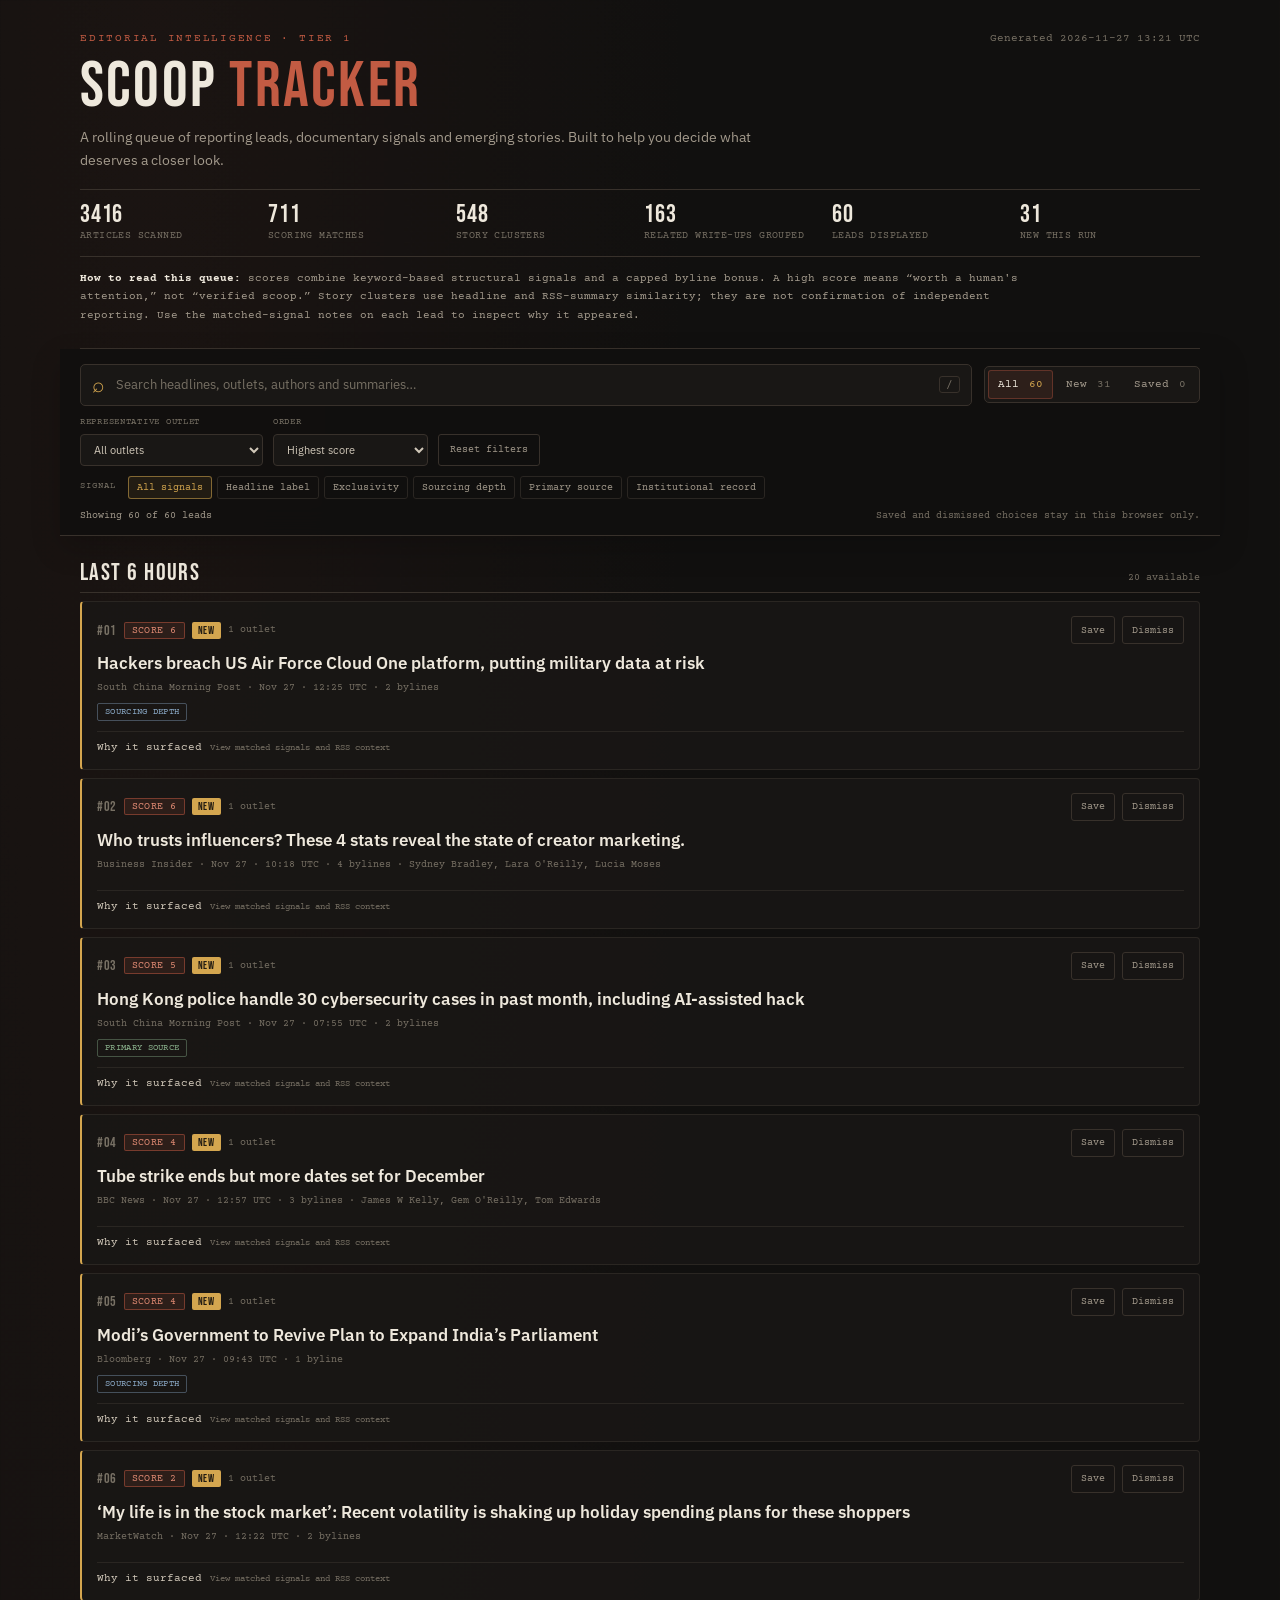
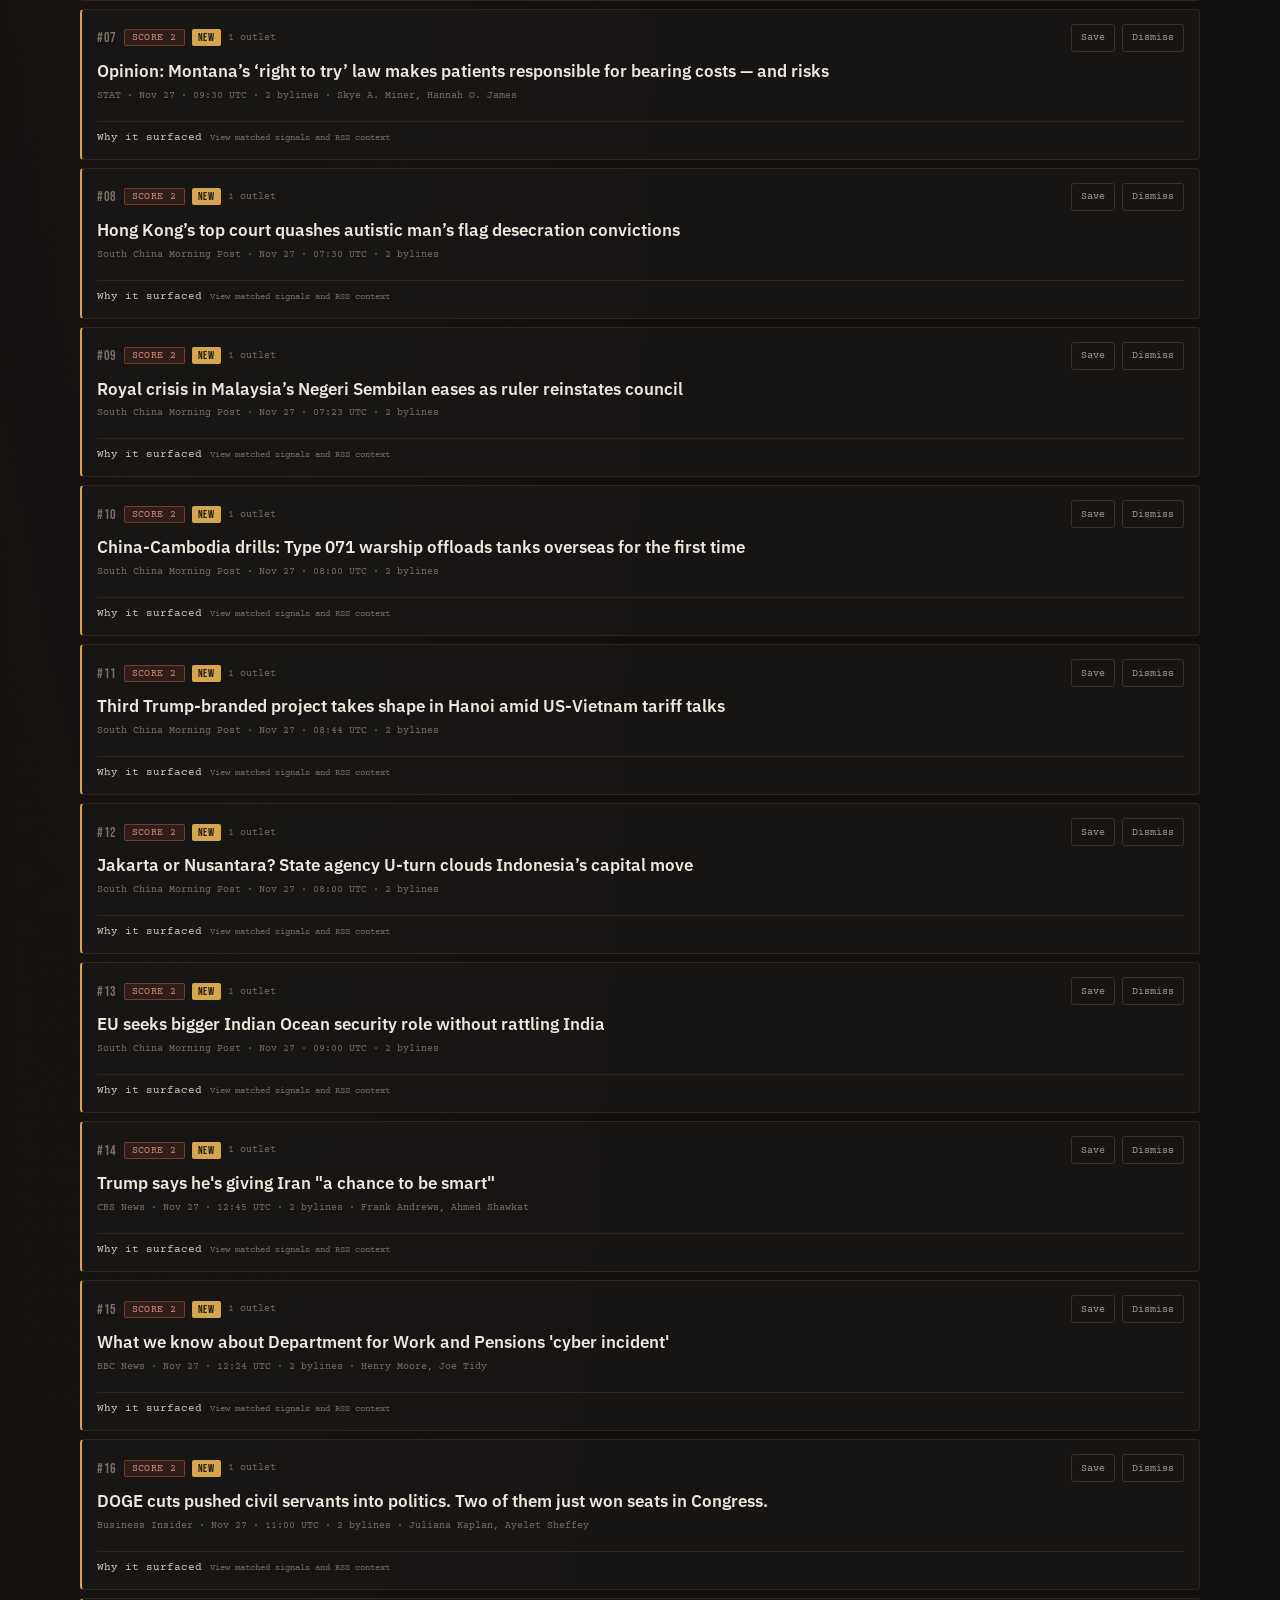
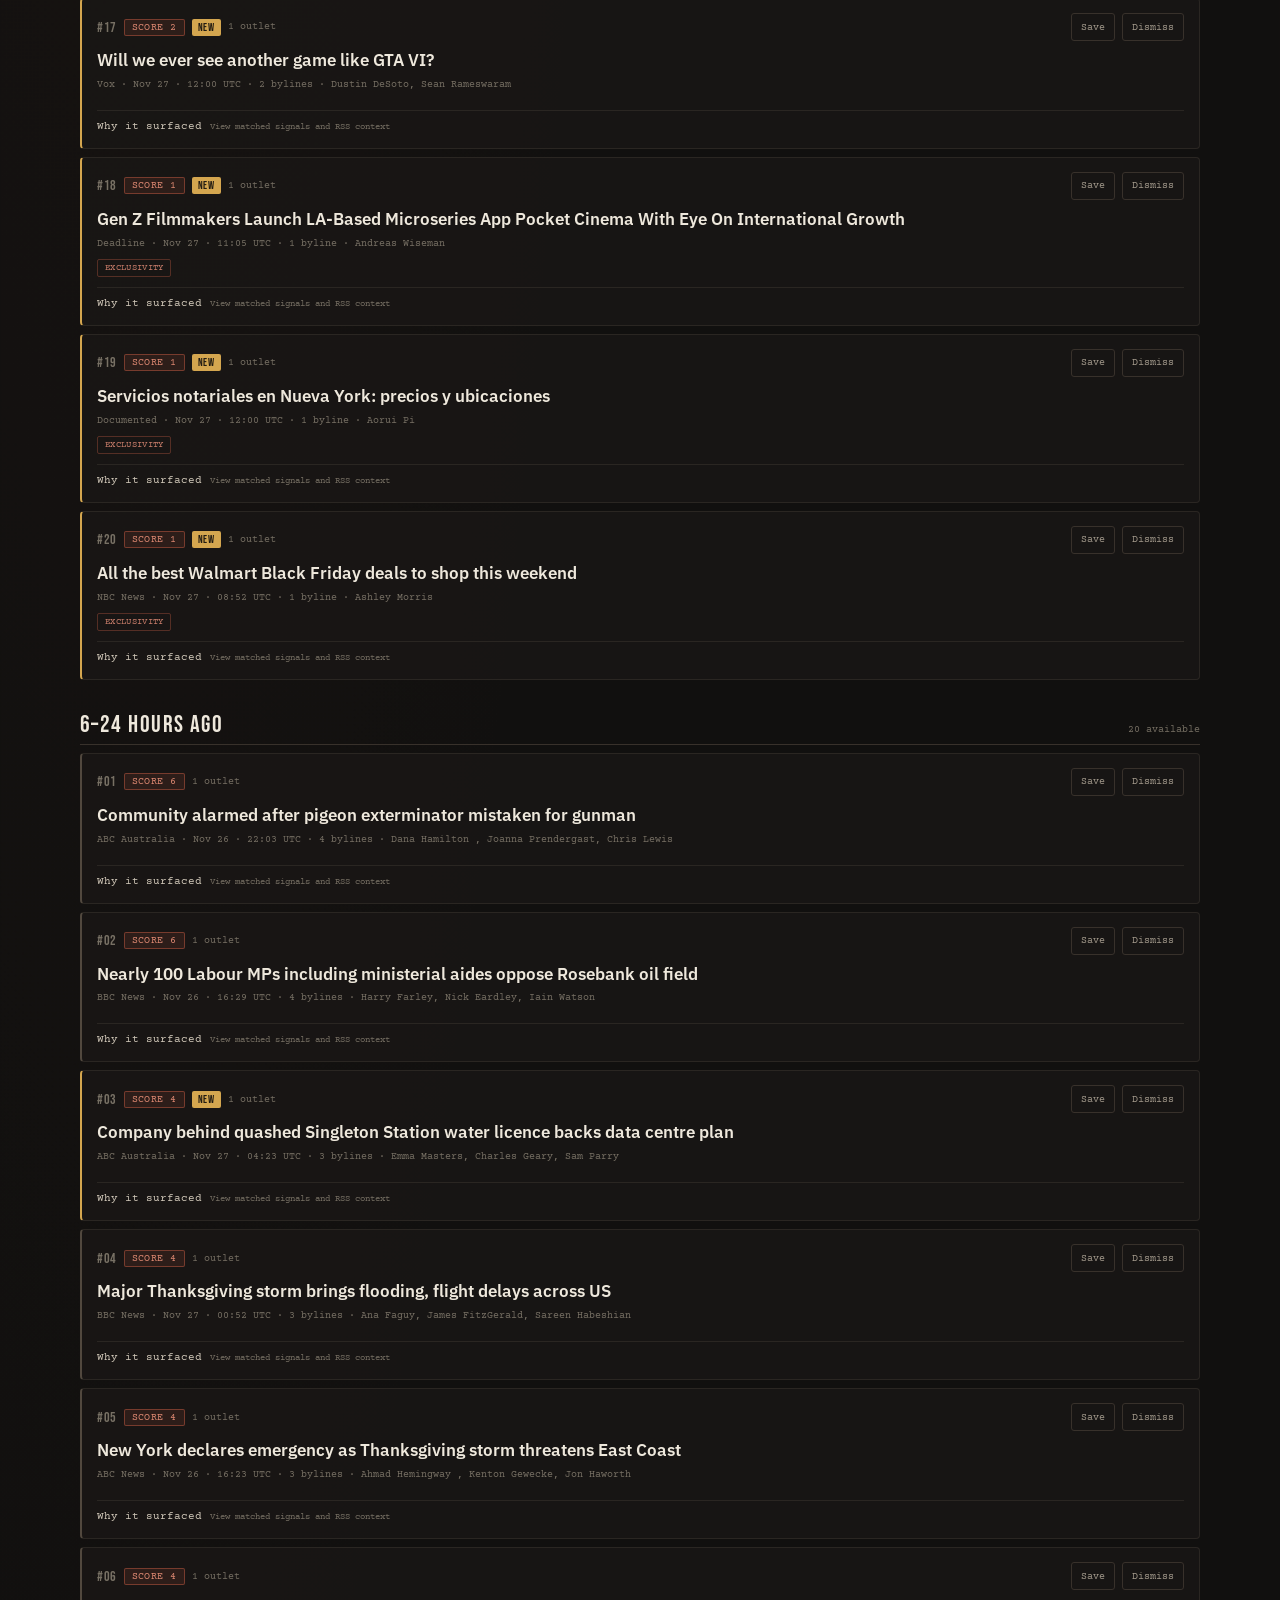
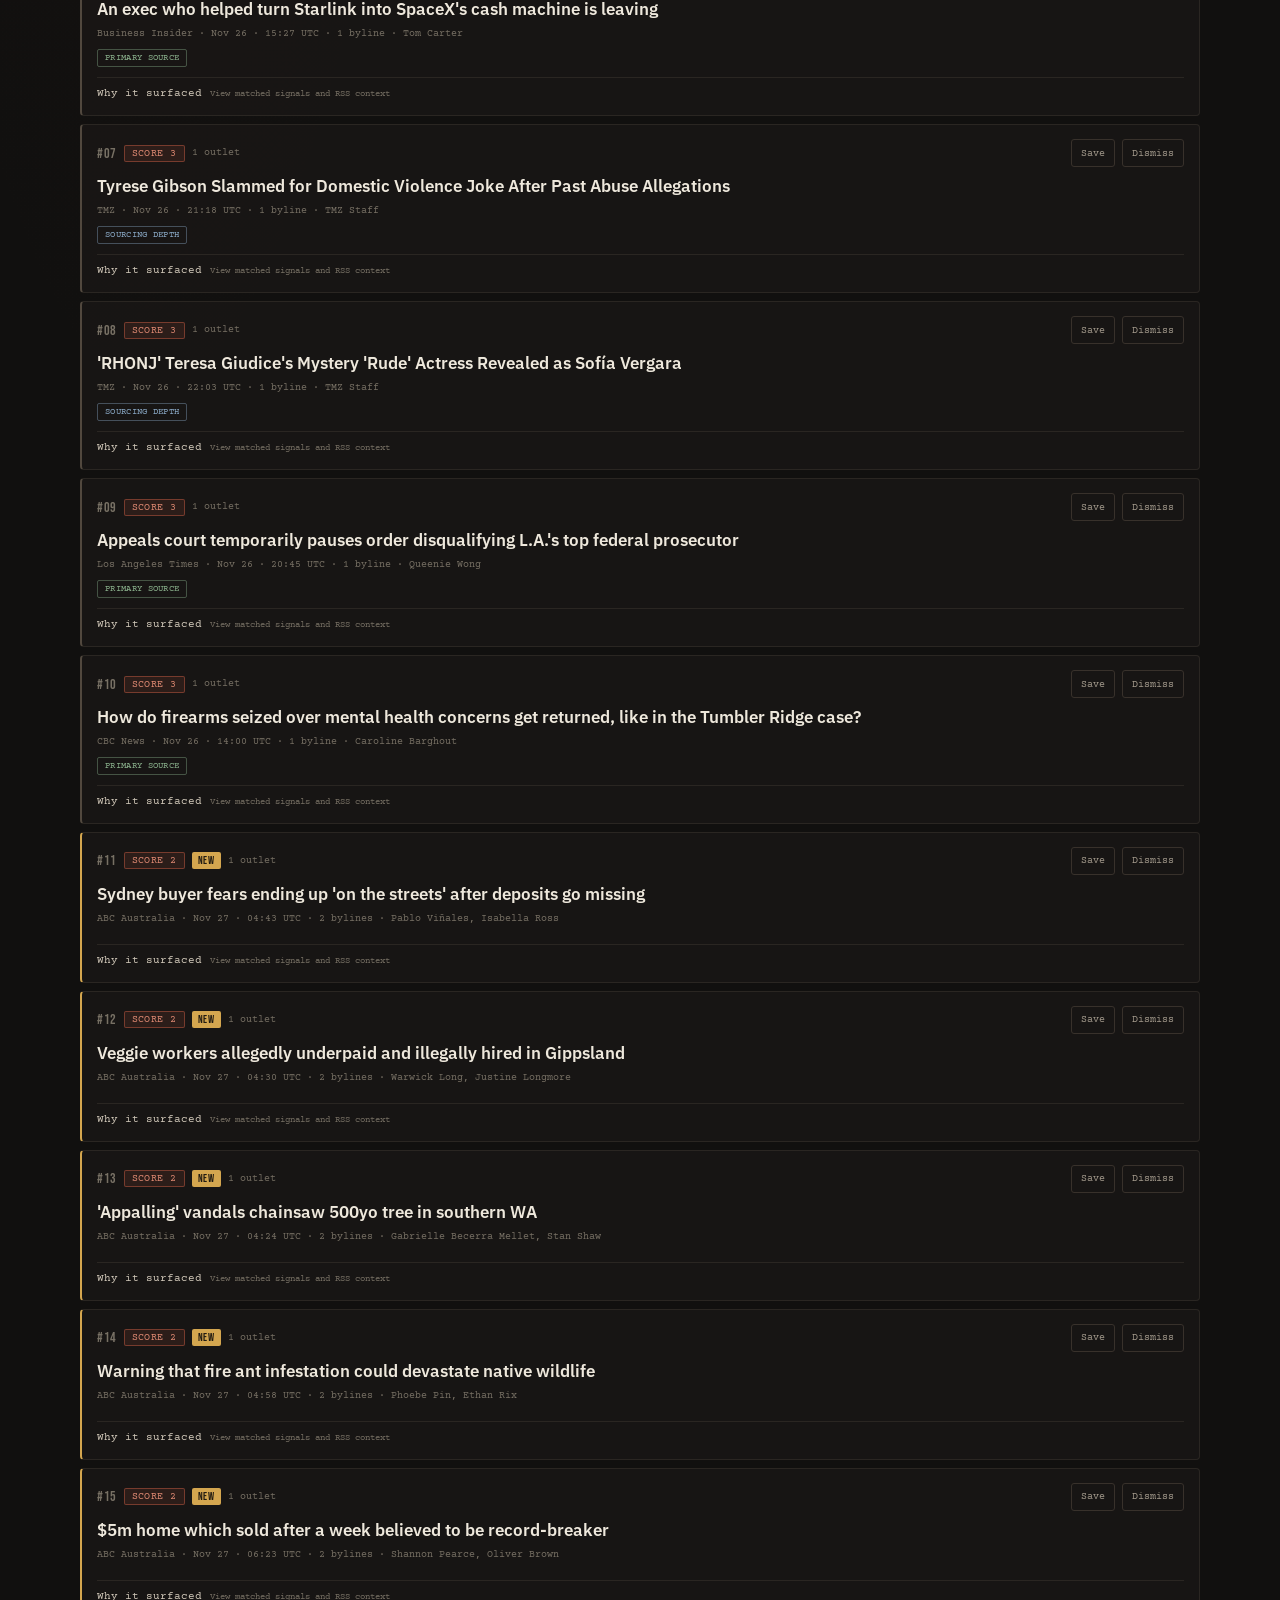
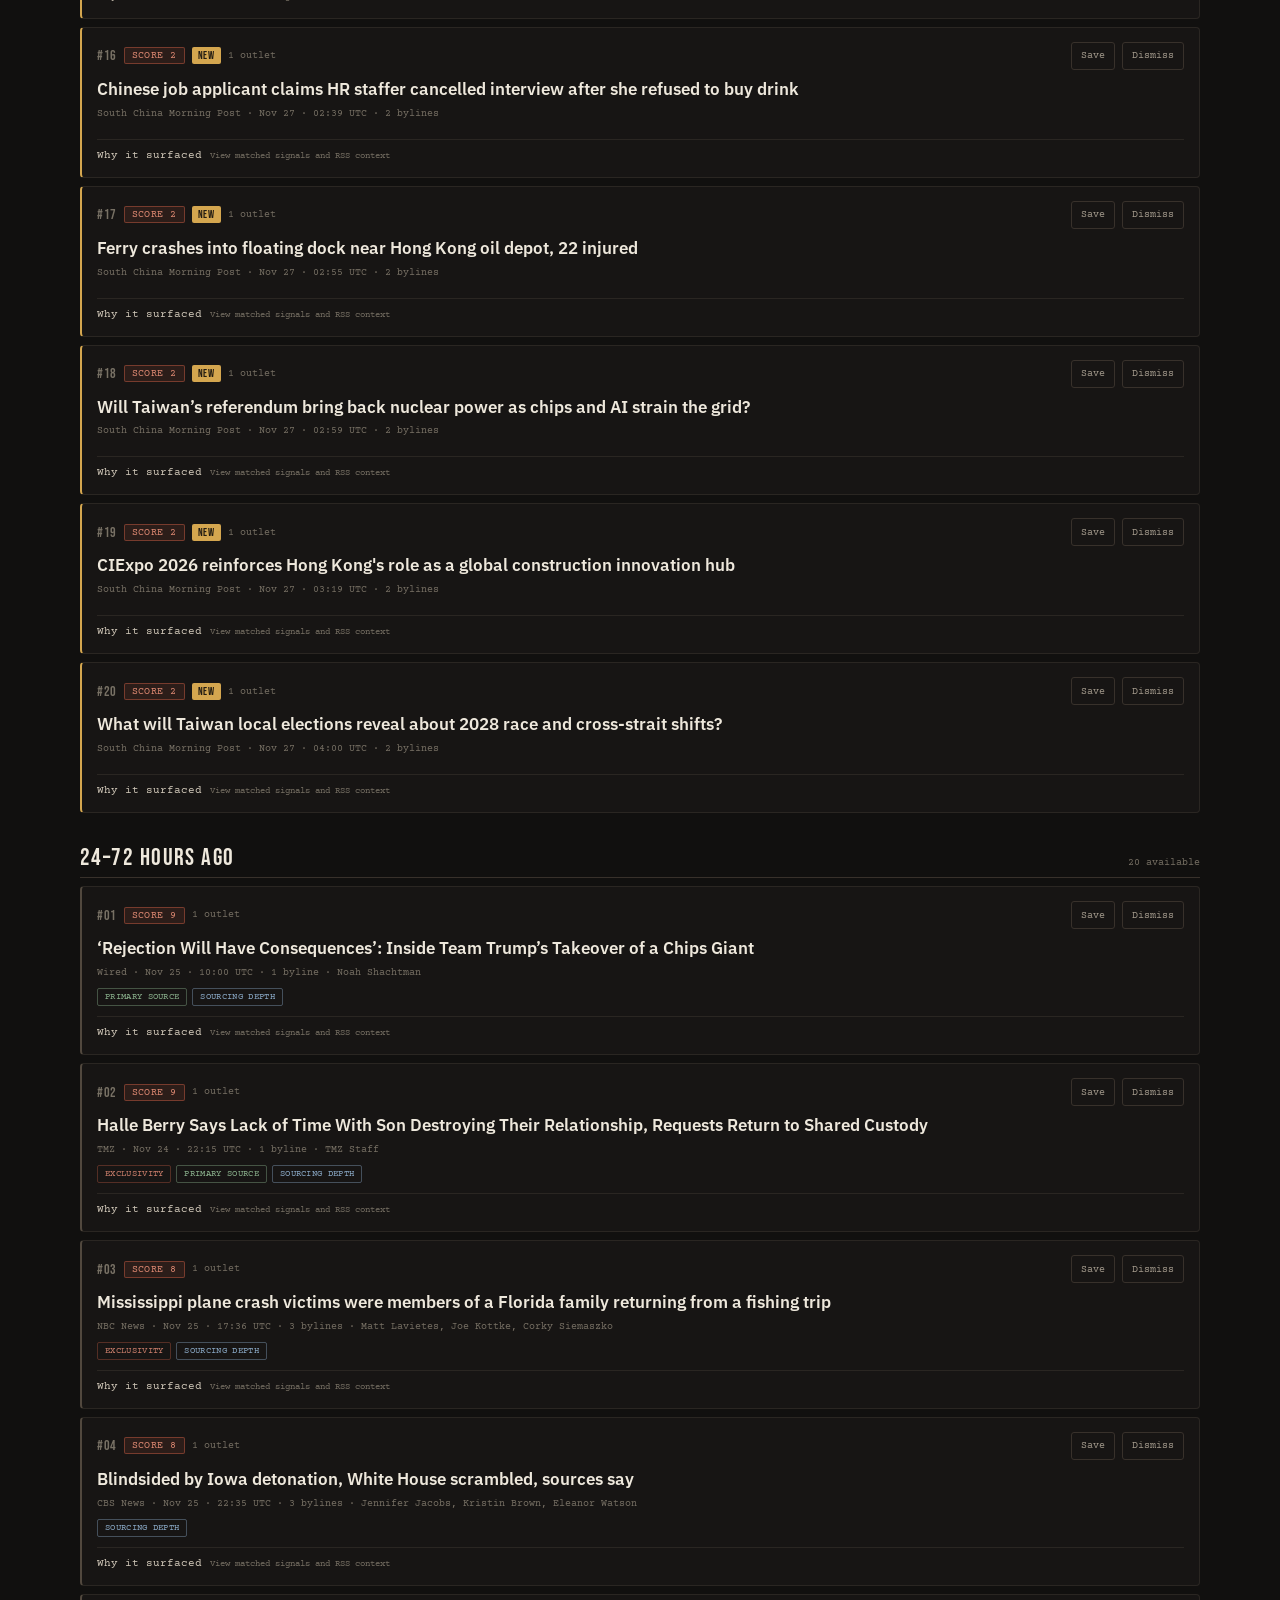
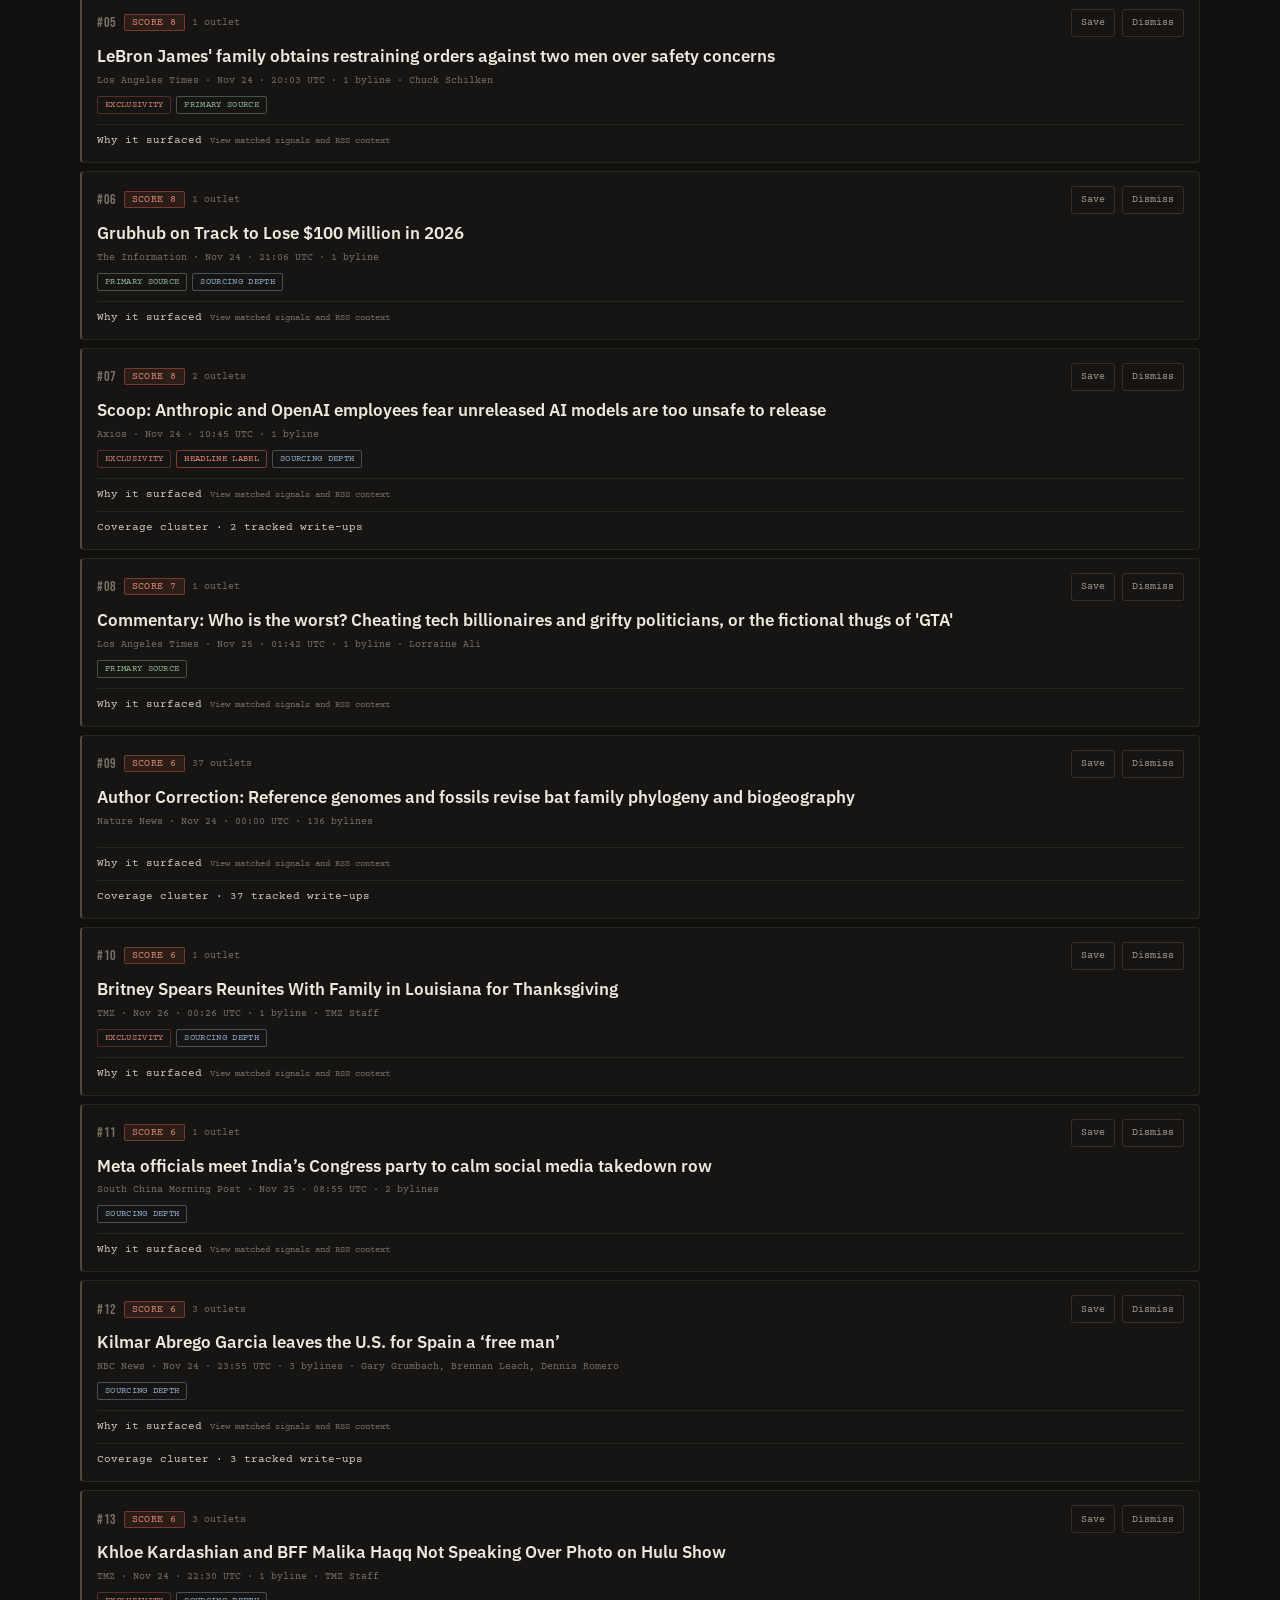
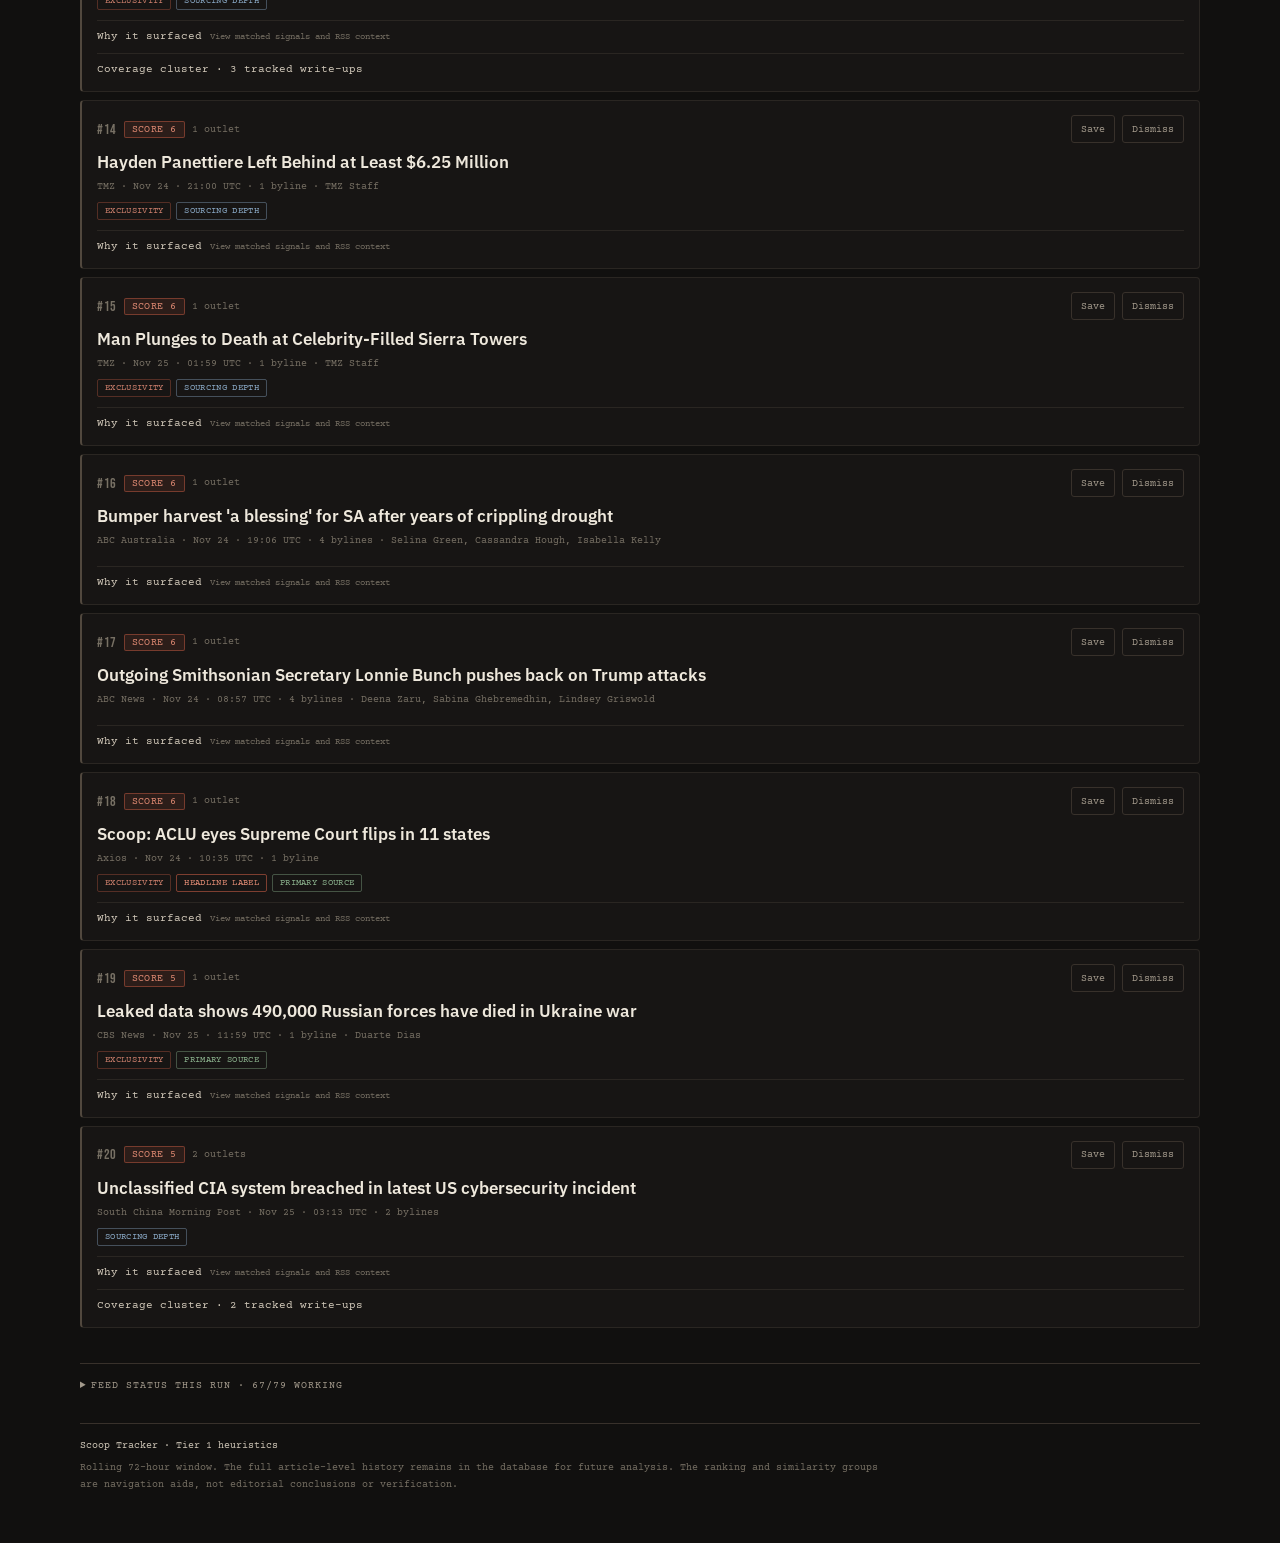
==== commit 8dccdd7c: "Scoop tracker run: 2026-11-27 13:21 UTC" ====
--- a/scoop_report.html
+++ b/scoop_report.html
@@ -16,17 +16,17 @@
   <header class="masthead">
     <div class="masthead-top">
       <span class="eyebrow">Editorial intelligence · Tier 1</span>
-      <span class="generated">Generated 2026-11-27 02:34 UTC</span>
+      <span class="generated">Generated 2026-11-27 13:21 UTC</span>
     </div>
     <h1>SCOOP <span>TRACKER</span></h1>
     <p class="dek">A rolling queue of reporting leads, documentary signals and emerging stories. Built to help you decide what deserves a closer look.</p>
     <div class="stats">
-      <div class="stat"><b>3471</b><span>articles scanned</span></div>
-      <div class="stat"><b>733</b><span>scoring matches</span></div>
-      <div class="stat"><b>555</b><span>story clusters</span></div>
-      <div class="stat"><b>178</b><span>related write-ups grouped</span></div>
+      <div class="stat"><b>3416</b><span>articles scanned</span></div>
+      <div class="stat"><b>711</b><span>scoring matches</span></div>
+      <div class="stat"><b>548</b><span>story clusters</span></div>
+      <div class="stat"><b>163</b><span>related write-ups grouped</span></div>
       <div class="stat"><b>60</b><span>leads displayed</span></div>
-      <div class="stat"><b>25</b><span>new this run</span></div>
+      <div class="stat"><b>31</b><span>new this run</span></div>
     </div>
     <div class="score-legend">
       <strong>How to read this queue:</strong> scores combine keyword-based structural signals and a capped byline bonus.
@@ -45,7 +45,7 @@
       </label>
       <div class="view-switch" role="group" aria-label="Story view">
         <button type="button" class="view-button is-active" data-view="all" aria-pressed="true">All <span data-view-count="all">60</span></button>
-        <button type="button" class="view-button" data-view="new" aria-pressed="false">New <span data-view-count="new">25</span></button>
+        <button type="button" class="view-button" data-view="new" aria-pressed="false">New <span data-view-count="new">31</span></button>
         <button type="button" class="view-button" data-view="saved" aria-pressed="false">Saved <span data-view-count="saved">0</span></button>
         <button type="button" class="view-button" data-view="dismissed" aria-pressed="false">Dismissed <span data-view-count="dismissed">0</span></button>
       </div>
@@ -85,13 +85,13 @@
   <section class="bucket" data-bucket>
     <div class="bucket-heading">
       <h2 class="bucket-title">Last 6 Hours</h2>
-      <span class="bucket-count" data-bucket-count>20 shown · 24 available</span>
+      <span class="bucket-count" data-bucket-count>20 shown · 37 available</span>
     </div>
     <div class="story-list">
         <article class="story-card is-new" data-story-card
-          data-source="ABC Australia" data-sources="[&quot;ABC Australia&quot;]"
-          data-tags="" data-new="true"
-          data-score="6" data-time="1795730607" data-story-urls="[&quot;https://www.abc.net.au/news/2026-11-27/pigeon-concern-grows-across-wa/107425720&quot;]">
+          data-source="South China Morning Post" data-sources="[&quot;South China Morning Post&quot;]"
+          data-tags="sourcing_depth" data-new="true"
+          data-score="6" data-time="1795782316" data-story-urls="[&quot;https://www.scmp.com/news/world/united-states-canada/article/3376087/hackers-breach-us-air-force-cloud-one-platform-putting-military-data-risk&quot;]">
           <div class="story-topline">
             <div class="story-rankline">
               <span class="rank">#01</span>
@@ -104,8 +104,43 @@
               <button type="button" class="action-button dismiss-button" data-action="dismiss">Dismiss</button>
             </div>
           </div>
-          <a class="story-title" href="https://www.abc.net.au/news/2026-11-27/pigeon-concern-grows-across-wa/107425720" target="_blank" rel="noopener noreferrer">Community alarmed after pigeon exterminator mistaken for gunman</a>
-          <div class="meta">ABC Australia · Nov 26 · 22:03 UTC · 4 bylines · Dana  Hamilton , Joanna Prendergast, Chris Lewis</div>
+          <a class="story-title" href="https://www.scmp.com/news/world/united-states-canada/article/3376087/hackers-breach-us-air-force-cloud-one-platform-putting-military-data-risk" target="_blank" rel="noopener noreferrer">Hackers breach US Air Force Cloud One platform, putting military data at risk</a>
+          <div class="meta">South China Morning Post · Nov 27 · 12:25 UTC · 2 bylines</div>
+          <div class="tags"><span class="tag tag-sourcing_depth">sourcing depth</span></div>
+          <details class="story-context">
+            <summary>Why it surfaced <span>View matched signals and RSS context</span></summary>
+            <div class="context-body">
+              <div class="context-section">
+                <h3>Matched scoring signals</h3>
+                <ul class="signal-explanations"><li><strong>Sourcing Depth.</strong> The text contains language associated with deeper sourcing, such as people familiar with a matter, anonymous sourcing, documents obtained or reviewed, or a declined request for comment. The match does not establish the source&#x27;s quality.</li><li><strong>Byline credit: +2.</strong> 2 bylines; the bonus is two points per additional byline, capped at six.</li></ul>
+                <p class="score-caution">The displayed score is the sum of matched keyword markers and any byline bonus. Individual marker weights are not stored in the report database, so this explains the category-level matches rather than claiming an exact phrase-by-phrase breakdown.</p>
+              </div>
+              <div class="context-section">
+                <h3>RSS summary</h3>
+                <p class="summary-text">Hackers have breached the US Air Force’s flagship cloud computing platform, three people familiar with the matter said, in a development that could jeopardise a vast swathe of sensitive tactical, personnel and logistics data. The intrusion at Cloud One was discovered within the past month or so during work to upgrade the system, two of the people said, adding that the discovery had led to disruption across the platform. In a statement, the Air Force said it “does not comment on the security...</p>
+              </div>
+            </div>
+          </details>
+          
+        </article>
+        <article class="story-card is-new" data-story-card
+          data-source="Business Insider" data-sources="[&quot;Business Insider&quot;]"
+          data-tags="" data-new="true"
+          data-score="6" data-time="1795774681" data-story-urls="[&quot;https://www.businessinsider.com/survey-stats-reveal-americans-trust-influencer-marketing-content-income-politics-2026-11&quot;]">
+          <div class="story-topline">
+            <div class="story-rankline">
+              <span class="rank">#02</span>
+              <span class="score-badge">SCORE 6</span>
+              <span class="badge-new">NEW</span>
+              <span class="cluster-count">1 outlet</span>
+            </div>
+            <div class="story-actions">
+              <button type="button" class="action-button save-button" data-action="save" aria-pressed="false">Save</button>
+              <button type="button" class="action-button dismiss-button" data-action="dismiss">Dismiss</button>
+            </div>
+          </div>
+          <a class="story-title" href="https://www.businessinsider.com/survey-stats-reveal-americans-trust-influencer-marketing-content-income-politics-2026-11" target="_blank" rel="noopener noreferrer">Who trusts influencers? These 4 stats reveal the state of creator marketing.</a>
+          <div class="meta">Business Insider · Nov 27 · 10:18 UTC · 4 bylines · Sydney Bradley, Lara O&#x27;Reilly, Lucia Moses</div>
           <div class="tags"></div>
           <details class="story-context">
             <summary>Why it surfaced <span>View matched signals and RSS context</span></summary>
@@ -117,7 +152,42 @@
               </div>
               <div class="context-section">
                 <h3>RSS summary</h3>
-                <p class="summary-text">A growing number of regional Western Australian communities are calling for a coordinated approach to control pigeons, as nesting birds cause costly damage to buildings and raise health concerns.</p>
+                <p class="summary-text">Advertisers are spending billions on influencers. Here are key stats marketers need to know about Americans&#x27; attitudes toward creators.</p>
+              </div>
+            </div>
+          </details>
+          
+        </article>
+        <article class="story-card is-new" data-story-card
+          data-source="South China Morning Post" data-sources="[&quot;South China Morning Post&quot;]"
+          data-tags="primary_source" data-new="true"
+          data-score="5" data-time="1795766134" data-story-urls="[&quot;https://www.scmp.com/news/hong-kong/law-and-crime/article/3376025/hong-kong-police-handle-30-cybersecurity-cases-past-month-including-ai-assisted-hack&quot;]">
+          <div class="story-topline">
+            <div class="story-rankline">
+              <span class="rank">#03</span>
+              <span class="score-badge">SCORE 5</span>
+              <span class="badge-new">NEW</span>
+              <span class="cluster-count">1 outlet</span>
+            </div>
+            <div class="story-actions">
+              <button type="button" class="action-button save-button" data-action="save" aria-pressed="false">Save</button>
+              <button type="button" class="action-button dismiss-button" data-action="dismiss">Dismiss</button>
+            </div>
+          </div>
+          <a class="story-title" href="https://www.scmp.com/news/hong-kong/law-and-crime/article/3376025/hong-kong-police-handle-30-cybersecurity-cases-past-month-including-ai-assisted-hack" target="_blank" rel="noopener noreferrer">Hong Kong police handle 30 cybersecurity cases in past month, including AI-assisted hack</a>
+          <div class="meta">South China Morning Post · Nov 27 · 07:55 UTC · 2 bylines</div>
+          <div class="tags"><span class="tag tag-primary_source">primary source</span></div>
+          <details class="story-context">
+            <summary>Why it surfaced <span>View matched signals and RSS context</span></summary>
+            <div class="context-body">
+              <div class="context-section">
+                <h3>Matched scoring signals</h3>
+                <ul class="signal-explanations"><li><strong>Primary Source.</strong> The text references documentary or first-hand material such as court filings, FOIA, leaked material, whistleblowers or regulatory filings. A mention does not mean the underlying record was independently checked.</li><li><strong>Byline credit: +2.</strong> 2 bylines; the bonus is two points per additional byline, capped at six.</li></ul>
+                <p class="score-caution">The displayed score is the sum of matched keyword markers and any byline bonus. Individual marker weights are not stored in the report database, so this explains the category-level matches rather than claiming an exact phrase-by-phrase breakdown.</p>
+              </div>
+              <div class="context-section">
+                <h3>RSS summary</h3>
+                <p class="summary-text">Hong Kong police have handled 30 cybersecurity incidents over the past month, with loopholes in communication mechanisms between software components accounting for a third of the cases. Superintendent Rachel Hui Yee-wai of the cybersecurity and technology crime bureau said her bureau had also handled a cybersecurity incident involving a local retail chain this month. In that case, an application programming interface (API) loophole caused over a million customers’ data to be leaked over a few...</p>
               </div>
             </div>
           </details>
@@ -126,10 +196,10 @@
         <article class="story-card is-new" data-story-card
           data-source="BBC News" data-sources="[&quot;BBC News&quot;]"
           data-tags="" data-new="true"
-          data-score="4" data-time="1795740731" data-story-urls="[&quot;https://www.bbc.co.uk/news/articles/ckm2mz3prq77o?at_medium=RSS&amp;at_campaign=rss&quot;]">
-          <div class="story-topline">
-            <div class="story-rankline">
-              <span class="rank">#02</span>
+          data-score="4" data-time="1795784260" data-story-urls="[&quot;https://www.bbc.co.uk/news/articles/cq4gnzx2wdm0o?at_medium=RSS&amp;at_campaign=rss&quot;]">
+          <div class="story-topline">
+            <div class="story-rankline">
+              <span class="rank">#04</span>
               <span class="score-badge">SCORE 4</span>
               <span class="badge-new">NEW</span>
               <span class="cluster-count">1 outlet</span>
@@ -139,8 +209,8 @@
               <button type="button" class="action-button dismiss-button" data-action="dismiss">Dismiss</button>
             </div>
           </div>
-          <a class="story-title" href="https://www.bbc.co.uk/news/articles/ckm2mz3prq77o?at_medium=RSS&amp;at_campaign=rss" target="_blank" rel="noopener noreferrer">Major Thanksgiving storm brings flooding, flight delays across US</a>
-          <div class="meta">BBC News · Nov 27 · 00:52 UTC · 3 bylines · Ana Faguy, James FitzGerald, Sareen Habeshian</div>
+          <a class="story-title" href="https://www.bbc.co.uk/news/articles/cq4gnzx2wdm0o?at_medium=RSS&amp;at_campaign=rss" target="_blank" rel="noopener noreferrer">Tube strike ends but more dates set for December</a>
+          <div class="meta">BBC News · Nov 27 · 12:57 UTC · 3 bylines · James W Kelly, Gem O&#x27;Reilly, Tom Edwards</div>
           <div class="tags"></div>
           <details class="story-context">
             <summary>Why it surfaced <span>View matched signals and RSS context</span></summary>
@@ -152,30 +222,30 @@
               </div>
               <div class="context-section">
                 <h3>RSS summary</h3>
-                <p class="summary-text">Almost one million customers in the US had no power on Thursday evening as storms descended on both US coasts, bringing wind gusts, heavy rain and flooding.</p>
-              </div>
-            </div>
-          </details>
-          
-        </article>
-        <article class="story-card is-new" data-story-card
-          data-source="TMZ" data-sources="[&quot;TMZ&quot;]"
+                <p class="summary-text">More industrial action by the RMT is planned for December, January and February.</p>
+              </div>
+            </div>
+          </details>
+          
+        </article>
+        <article class="story-card is-new" data-story-card
+          data-source="Bloomberg" data-sources="[&quot;Bloomberg&quot;]"
           data-tags="sourcing_depth" data-new="true"
-          data-score="3" data-time="1795727905" data-story-urls="[&quot;https://www.tmz.com/2026/11/26/tyrese-gibson-domestic-violence-joke-backlash/&quot;]">
-          <div class="story-topline">
-            <div class="story-rankline">
-              <span class="rank">#03</span>
-              <span class="score-badge">SCORE 3</span>
-              <span class="badge-new">NEW</span>
-              <span class="cluster-count">1 outlet</span>
-            </div>
-            <div class="story-actions">
-              <button type="button" class="action-button save-button" data-action="save" aria-pressed="false">Save</button>
-              <button type="button" class="action-button dismiss-button" data-action="dismiss">Dismiss</button>
-            </div>
-          </div>
-          <a class="story-title" href="https://www.tmz.com/2026/11/26/tyrese-gibson-domestic-violence-joke-backlash/" target="_blank" rel="noopener noreferrer">Tyrese Gibson Slammed for Domestic Violence Joke After Past Abuse Allegations</a>
-          <div class="meta">TMZ · Nov 26 · 21:18 UTC · 1 byline · TMZ Staff</div>
+          data-score="4" data-time="1795772610" data-story-urls="[&quot;https://www.bloomberg.com/news/articles/2026-11-27/modi-s-government-to-revive-plan-to-expand-india-s-parliament&quot;]">
+          <div class="story-topline">
+            <div class="story-rankline">
+              <span class="rank">#05</span>
+              <span class="score-badge">SCORE 4</span>
+              <span class="badge-new">NEW</span>
+              <span class="cluster-count">1 outlet</span>
+            </div>
+            <div class="story-actions">
+              <button type="button" class="action-button save-button" data-action="save" aria-pressed="false">Save</button>
+              <button type="button" class="action-button dismiss-button" data-action="dismiss">Dismiss</button>
+            </div>
+          </div>
+          <a class="story-title" href="https://www.bloomberg.com/news/articles/2026-11-27/modi-s-government-to-revive-plan-to-expand-india-s-parliament" target="_blank" rel="noopener noreferrer">Modi’s Government to Revive Plan to Expand India’s Parliament</a>
+          <div class="meta">Bloomberg · Nov 27 · 09:43 UTC · 1 byline</div>
           <div class="tags"><span class="tag tag-sourcing_depth">sourcing depth</span></div>
           <details class="story-context">
             <summary>Why it surfaced <span>View matched signals and RSS context</span></summary>
@@ -187,86 +257,16 @@
               </div>
               <div class="context-section">
                 <h3>RSS summary</h3>
-                <p class="summary-text">Tyrese Gibson is catching serious heat over a domestic violence joke ... after posting a video of himself sporting fake injuries that plenty of people aren&#x27;t finding funny. The &quot;Fast &amp; Furious&quot; star shared the Instagram video Wednesday,…</p>
-              </div>
-            </div>
-          </details>
-          
-        </article>
-        <article class="story-card is-new" data-story-card
-          data-source="TMZ" data-sources="[&quot;TMZ&quot;]"
-          data-tags="sourcing_depth" data-new="true"
-          data-score="3" data-time="1795730584" data-story-urls="[&quot;https://www.tmz.com/2026/11/26/teresa-giudice-rude-actress-revealed-sofia-vergara/&quot;]">
-          <div class="story-topline">
-            <div class="story-rankline">
-              <span class="rank">#04</span>
-              <span class="score-badge">SCORE 3</span>
-              <span class="badge-new">NEW</span>
-              <span class="cluster-count">1 outlet</span>
-            </div>
-            <div class="story-actions">
-              <button type="button" class="action-button save-button" data-action="save" aria-pressed="false">Save</button>
-              <button type="button" class="action-button dismiss-button" data-action="dismiss">Dismiss</button>
-            </div>
-          </div>
-          <a class="story-title" href="https://www.tmz.com/2026/11/26/teresa-giudice-rude-actress-revealed-sofia-vergara/" target="_blank" rel="noopener noreferrer">&#x27;RHONJ&#x27; Teresa Giudice&#x27;s Mystery &#x27;Rude&#x27; Actress Revealed as Sofía Vergara</a>
-          <div class="meta">TMZ · Nov 26 · 22:03 UTC · 1 byline · TMZ Staff</div>
-          <div class="tags"><span class="tag tag-sourcing_depth">sourcing depth</span></div>
-          <details class="story-context">
-            <summary>Why it surfaced <span>View matched signals and RSS context</span></summary>
-            <div class="context-body">
-              <div class="context-section">
-                <h3>Matched scoring signals</h3>
-                <ul class="signal-explanations"><li><strong>Sourcing Depth.</strong> The text contains language associated with deeper sourcing, such as people familiar with a matter, anonymous sourcing, documents obtained or reviewed, or a declined request for comment. The match does not establish the source&#x27;s quality.</li><li><strong>Byline credit: +0.</strong> No additional-byline bonus was applied.</li></ul>
-                <p class="score-caution">The displayed score is the sum of matched keyword markers and any byline bonus. Individual marker weights are not stored in the report database, so this explains the category-level matches rather than claiming an exact phrase-by-phrase breakdown.</p>
-              </div>
-              <div class="context-section">
-                <h3>RSS summary</h3>
-                <p class="summary-text">Teresa Giudice has been holding a grudge against a mystery Hollywood actress for years ... and now the woman who allegedly rubbed the &quot;Real Housewives of New Jersey&quot; star the wrong way has been identified as Sofía Vergara. A source tells…</p>
-              </div>
-            </div>
-          </details>
-          
-        </article>
-        <article class="story-card is-new" data-story-card
-          data-source="Los Angeles Times" data-sources="[&quot;Los Angeles Times&quot;]"
-          data-tags="primary_source" data-new="true"
-          data-score="3" data-time="1795725942" data-story-urls="[&quot;https://www.latimes.com/california/story/2026-11-26/appeals-court-temporarily-pauses-order-disqualifying-l-a-s-top-federal-prosecutor&quot;]">
-          <div class="story-topline">
-            <div class="story-rankline">
-              <span class="rank">#05</span>
-              <span class="score-badge">SCORE 3</span>
-              <span class="badge-new">NEW</span>
-              <span class="cluster-count">1 outlet</span>
-            </div>
-            <div class="story-actions">
-              <button type="button" class="action-button save-button" data-action="save" aria-pressed="false">Save</button>
-              <button type="button" class="action-button dismiss-button" data-action="dismiss">Dismiss</button>
-            </div>
-          </div>
-          <a class="story-title" href="https://www.latimes.com/california/story/2026-11-26/appeals-court-temporarily-pauses-order-disqualifying-l-a-s-top-federal-prosecutor" target="_blank" rel="noopener noreferrer">Appeals court temporarily pauses order disqualifying L.A.&#x27;s top federal prosecutor</a>
-          <div class="meta">Los Angeles Times · Nov 26 · 20:45 UTC · 1 byline · Queenie Wong</div>
-          <div class="tags"><span class="tag tag-primary_source">primary source</span></div>
-          <details class="story-context">
-            <summary>Why it surfaced <span>View matched signals and RSS context</span></summary>
-            <div class="context-body">
-              <div class="context-section">
-                <h3>Matched scoring signals</h3>
-                <ul class="signal-explanations"><li><strong>Primary Source.</strong> The text references documentary or first-hand material such as court filings, FOIA, leaked material, whistleblowers or regulatory filings. A mention does not mean the underlying record was independently checked.</li><li><strong>Byline credit: +0.</strong> No additional-byline bonus was applied.</li></ul>
-                <p class="score-caution">The displayed score is the sum of matched keyword markers and any byline bonus. Individual marker weights are not stored in the report database, so this explains the category-level matches rather than claiming an exact phrase-by-phrase breakdown.</p>
-              </div>
-              <div class="context-section">
-                <h3>RSS summary</h3>
-                <p class="summary-text">A federal judge in October ruled that Bill Essayli is unlawfully serving as Los Angeles&#x27; top federal prosecutor but the disqualification hasn&#x27;t taken effect yet.</p>
-              </div>
-            </div>
-          </details>
-          
-        </article>
-        <article class="story-card is-new" data-story-card
-          data-source="ABC Australia" data-sources="[&quot;ABC Australia&quot;]"
-          data-tags="" data-new="true"
-          data-score="2" data-time="1795736591" data-story-urls="[&quot;https://www.abc.net.au/news/2026-11-27/qld-sam-wood-bail-appeal-court-decision/107431186&quot;]">
+                <p class="summary-text">Prime Minister Narendra Modi’s administration is reviving an ambitious plan to expand the size of India’s parliament, people familiar with the matter said, after an earlier attempt was defeated when opposition parties joined forces against it.</p>
+              </div>
+            </div>
+          </details>
+          
+        </article>
+        <article class="story-card is-new" data-story-card
+          data-source="MarketWatch" data-sources="[&quot;MarketWatch&quot;]"
+          data-tags="" data-new="true"
+          data-score="2" data-time="1795782120" data-story-urls="[&quot;https://www.marketwatch.com/story/my-life-is-in-the-stock-market-recent-volatility-is-shaking-up-holiday-spending-plans-for-these-shoppers-bd9485b3?mod=mw_rss_topstories&quot;]">
           <div class="story-topline">
             <div class="story-rankline">
               <span class="rank">#06</span>
@@ -279,8 +279,8 @@
               <button type="button" class="action-button dismiss-button" data-action="dismiss">Dismiss</button>
             </div>
           </div>
-          <a class="story-title" href="https://www.abc.net.au/news/2026-11-27/qld-sam-wood-bail-appeal-court-decision/107431186" target="_blank" rel="noopener noreferrer">Sam Wood to remain behind bars on domestic violence charges</a>
-          <div class="meta">ABC Australia · Nov 26 · 23:43 UTC · 2 bylines · Tara Cassidy, Talissa Siganto</div>
+          <a class="story-title" href="https://www.marketwatch.com/story/my-life-is-in-the-stock-market-recent-volatility-is-shaking-up-holiday-spending-plans-for-these-shoppers-bd9485b3?mod=mw_rss_topstories" target="_blank" rel="noopener noreferrer">‘My life is in the stock market’: Recent volatility is shaking up holiday spending plans for these shoppers</a>
+          <div class="meta">MarketWatch · Nov 27 · 12:22 UTC · 2 bylines</div>
           <div class="tags"></div>
           <details class="story-context">
             <summary>Why it surfaced <span>View matched signals and RSS context</span></summary>
@@ -292,16 +292,16 @@
               </div>
               <div class="context-section">
                 <h3>RSS summary</h3>
-                <p class="summary-text">The fitness influencer is charged with assaulting and strangling his wife on the Sunshine Coast in October.</p>
-              </div>
-            </div>
-          </details>
-          
-        </article>
-        <article class="story-card is-new" data-story-card
-          data-source="ABC Australia" data-sources="[&quot;ABC Australia&quot;]"
-          data-tags="" data-new="true"
-          data-score="2" data-time="1795741047" data-story-urls="[&quot;https://www.abc.net.au/news/2026-11-27/black-friday-sales/107433526&quot;]">
+                <p class="summary-text">Consumers are adapting their year-end spending plans amid a shaky stock market.</p>
+              </div>
+            </div>
+          </details>
+          
+        </article>
+        <article class="story-card is-new" data-story-card
+          data-source="STAT" data-sources="[&quot;STAT&quot;]"
+          data-tags="" data-new="true"
+          data-score="2" data-time="1795771800" data-story-urls="[&quot;https://www.statnews.com/2026/11/27/montana-sb-535-right-to-try-questions-risks-costs-insurance/?utm_campaign=rss&quot;]">
           <div class="story-topline">
             <div class="story-rankline">
               <span class="rank">#07</span>
@@ -314,8 +314,8 @@
               <button type="button" class="action-button dismiss-button" data-action="dismiss">Dismiss</button>
             </div>
           </div>
-          <a class="story-title" href="https://www.abc.net.au/news/2026-11-27/black-friday-sales/107433526" target="_blank" rel="noopener noreferrer">Rising interest rates fail to dampen Black Friday sales frenzy</a>
-          <div class="meta">ABC Australia · Nov 27 · 00:57 UTC · 2 bylines · Alison Branley, Emilia Terzon</div>
+          <a class="story-title" href="https://www.statnews.com/2026/11/27/montana-sb-535-right-to-try-questions-risks-costs-insurance/?utm_campaign=rss" target="_blank" rel="noopener noreferrer">Opinion: Montana’s ‘right to try’ law makes patients responsible for bearing costs — and risks</a>
+          <div class="meta">STAT · Nov 27 · 09:30 UTC · 2 bylines · Skye A. Miner, Hannah O. James</div>
           <div class="tags"></div>
           <details class="story-context">
             <summary>Why it surfaced <span>View matched signals and RSS context</span></summary>
@@ -327,16 +327,16 @@
               </div>
               <div class="context-section">
                 <h3>RSS summary</h3>
-                <p class="summary-text">Bargain hunters made the most of the Black Friday sales with cost conscious consumers snapping up deals.</p>
-              </div>
-            </div>
-          </details>
-          
-        </article>
-        <article class="story-card is-new" data-story-card
-          data-source="ABC Australia" data-sources="[&quot;ABC Australia&quot;]"
-          data-tags="" data-new="true"
-          data-score="2" data-time="1795743137" data-story-urls="[&quot;https://www.abc.net.au/news/2026-11-27/fix-victoria-better-victoria-election-ads/107433368&quot;]">
+                <p class="summary-text">Montana has become the first state to have its own ‘right to try’ law, but important questions remain, researchers write.</p>
+              </div>
+            </div>
+          </details>
+          
+        </article>
+        <article class="story-card is-new" data-story-card
+          data-source="South China Morning Post" data-sources="[&quot;South China Morning Post&quot;]"
+          data-tags="" data-new="true"
+          data-score="2" data-time="1795764647" data-story-urls="[&quot;https://www.scmp.com/news/hong-kong/law-and-crime/article/3376017/hong-kongs-top-court-quashes-flag-desecration-conviction-autistic-man&quot;]">
           <div class="story-topline">
             <div class="story-rankline">
               <span class="rank">#08</span>
@@ -349,8 +349,8 @@
               <button type="button" class="action-button dismiss-button" data-action="dismiss">Dismiss</button>
             </div>
           </div>
-          <a class="story-title" href="https://www.abc.net.au/news/2026-11-27/fix-victoria-better-victoria-election-ads/107433368" target="_blank" rel="noopener noreferrer">These two groups are splashing cash on Victoria&#x27;s election. Who&#x27;s behind them?</a>
-          <div class="meta">ABC Australia · Nov 27 · 01:32 UTC · 2 bylines · Jasper Wells, Michael Workman</div>
+          <a class="story-title" href="https://www.scmp.com/news/hong-kong/law-and-crime/article/3376017/hong-kongs-top-court-quashes-flag-desecration-conviction-autistic-man" target="_blank" rel="noopener noreferrer">Hong Kong’s top court quashes autistic man’s flag desecration convictions</a>
+          <div class="meta">South China Morning Post · Nov 27 · 07:30 UTC · 2 bylines</div>
           <div class="tags"></div>
           <details class="story-context">
             <summary>Why it surfaced <span>View matched signals and RSS context</span></summary>
@@ -362,16 +362,16 @@
               </div>
               <div class="context-section">
                 <h3>RSS summary</h3>
-                <p class="summary-text">Political ads from two unofficial lobby groups have been seen millions of times ahead of the Victorian election, with little transparency around who is funding them.</p>
-              </div>
-            </div>
-          </details>
-          
-        </article>
-        <article class="story-card is-new" data-story-card
-          data-source="ABC Australia" data-sources="[&quot;ABC Australia&quot;]"
-          data-tags="" data-new="true"
-          data-score="2" data-time="1795745752" data-story-urls="[&quot;https://www.abc.net.au/news/2026-11-27/google-indonesian-linked-youtube-channel-purge/107426182&quot;]">
+                <p class="summary-text">Hong Kong’s top court has quashed the convictions of an autistic man wrongly prosecuted for desecrating the national and Hong Kong flags when he was 19, ruling that “there was never sufficient evidence” to pursue the case. Overturning Wong Chun-lok’s convictions on three charges on Friday, the Court of Final Appeal said a “vulnerable member of the community was prosecuted for offences that he had not committed”. Wong was charged in 2023 with pulling down the flags and bending metal flagpoles...</p>
+              </div>
+            </div>
+          </details>
+          
+        </article>
+        <article class="story-card is-new" data-story-card
+          data-source="South China Morning Post" data-sources="[&quot;South China Morning Post&quot;]"
+          data-tags="" data-new="true"
+          data-score="2" data-time="1795764237" data-story-urls="[&quot;https://www.scmp.com/week-asia/politics/article/3376015/royal-crisis-malaysias-negeri-sembilan-eases-ruler-reinstates-council&quot;]">
           <div class="story-topline">
             <div class="story-rankline">
               <span class="rank">#09</span>
@@ -384,8 +384,8 @@
               <button type="button" class="action-button dismiss-button" data-action="dismiss">Dismiss</button>
             </div>
           </div>
-          <a class="story-title" href="https://www.abc.net.au/news/2026-11-27/google-indonesian-linked-youtube-channel-purge/107426182" target="_blank" rel="noopener noreferrer">Google&#x27;s Indonesian-linked YouTube purge one of the largest in years</a>
-          <div class="meta">ABC Australia · Nov 27 · 02:15 UTC · 2 bylines · Tim Swanston, Hellena Souisa</div>
+          <a class="story-title" href="https://www.scmp.com/week-asia/politics/article/3376015/royal-crisis-malaysias-negeri-sembilan-eases-ruler-reinstates-council" target="_blank" rel="noopener noreferrer">Royal crisis in Malaysia’s Negeri Sembilan eases as ruler reinstates council</a>
+          <div class="meta">South China Morning Post · Nov 27 · 07:23 UTC · 2 bylines</div>
           <div class="tags"></div>
           <details class="story-context">
             <summary>Why it surfaced <span>View matched signals and RSS context</span></summary>
@@ -397,16 +397,16 @@
               </div>
               <div class="context-section">
                 <h3>RSS summary</h3>
-                <p class="summary-text">Google&#x27;s purge of more than 19,000 Indonesian-linked YouTube channels following an investigation into &quot;coordinated influence operations&quot; in the country is one of the largest mass account terminations in years on the platform.</p>
-              </div>
-            </div>
-          </details>
-          
-        </article>
-        <article class="story-card is-new" data-story-card
-          data-source="CBC News" data-sources="[&quot;CBC News&quot;]"
-          data-tags="" data-new="true"
-          data-score="2" data-time="1795729597" data-story-urls="[&quot;https://www.cbc.ca/news/canada/toronto/ford-home-invasion-ontario-9.7437456?cmp=rss&quot;]">
+                <p class="summary-text">Malaysia’s Negeri Sembilan state installed six new executive councillors on Friday, restoring its government and potentially drawing a line under a months-long constitutional crisis. The battle over the western Malaysian state’s throne erupted in April when four traditional chieftains declared its ruler, Tuanku Muhriz, removed and named Tunku Nadzaruddin Tuanku Ja’afar as his successor. The dispute brought down the state government, triggered an election and drew intervention from Prime Minister...</p>
+              </div>
+            </div>
+          </details>
+          
+        </article>
+        <article class="story-card is-new" data-story-card
+          data-source="South China Morning Post" data-sources="[&quot;South China Morning Post&quot;]"
+          data-tags="" data-new="true"
+          data-score="2" data-time="1795766416" data-story-urls="[&quot;https://www.scmp.com/news/china/military/article/3376007/china-cambodia-drills-type-071-warship-offloads-tanks-overseas-first-time&quot;]">
           <div class="story-topline">
             <div class="story-rankline">
               <span class="rank">#10</span>
@@ -419,8 +419,8 @@
               <button type="button" class="action-button dismiss-button" data-action="dismiss">Dismiss</button>
             </div>
           </div>
-          <a class="story-title" href="https://www.cbc.ca/news/canada/toronto/ford-home-invasion-ontario-9.7437456?cmp=rss" target="_blank" rel="noopener noreferrer">Ford says he wouldn&#x27;t hesitate to shoot a home invader, encourages Ontarians to &#x27;fight back&#x27;</a>
-          <div class="meta">CBC News · Nov 26 · 21:46 UTC · 2 bylines · Allison Jones, Sadeen Mohsen</div>
+          <a class="story-title" href="https://www.scmp.com/news/china/military/article/3376007/china-cambodia-drills-type-071-warship-offloads-tanks-overseas-first-time" target="_blank" rel="noopener noreferrer">China-Cambodia drills: Type 071 warship offloads tanks overseas for the first time</a>
+          <div class="meta">South China Morning Post · Nov 27 · 08:00 UTC · 2 bylines</div>
           <div class="tags"></div>
           <details class="story-context">
             <summary>Why it surfaced <span>View matched signals and RSS context</span></summary>
@@ -432,30 +432,30 @@
               </div>
               <div class="context-section">
                 <h3>RSS summary</h3>
-                <p class="summary-empty">No RSS summary was supplied by this outlet.</p>
-              </div>
-            </div>
-          </details>
-          
-        </article>
-        <article class="story-card is-new" data-story-card
-          data-source="Al Jazeera English" data-sources="[&quot;Al Jazeera English&quot;, &quot;South China Morning Post&quot;]"
-          data-tags="" data-new="true"
-          data-score="2" data-time="1795737600" data-story-urls="[&quot;https://www.aljazeera.com/news/liveblog/2026/11/27/iran-war-live-irans-araghchi-calls-deadly-kuwait-attack-suspicious?traffic_source=rss&quot;, &quot;https://www.scmp.com/news/world/middle-east/article/3375970/iran-denies-launching-drone-attack-killed-italians-kuwait&quot;]">
+                <p class="summary-text">China has for the first time sent its main battle tanks via an amphibious transport dock to Southeast Asia for a 15-day joint military exercise with Cambodia. The drills began on Wednesday at the Cambodia-China Joint Support and Training Centre, which opened early last year at Ream Port – a strategically located Cambodian naval base. The facility is expected to play a role as Beijing seeks to bypass maritime chokepoints and improve access to the Andaman Sea. Type 96A main battle tanks – one of...</p>
+              </div>
+            </div>
+          </details>
+          
+        </article>
+        <article class="story-card is-new" data-story-card
+          data-source="South China Morning Post" data-sources="[&quot;South China Morning Post&quot;]"
+          data-tags="" data-new="true"
+          data-score="2" data-time="1795769040" data-story-urls="[&quot;https://www.scmp.com/news/asia/southeast-asia/article/3376035/third-trump-branded-project-takes-shape-hanoi-amid-us-vietnam-tariff-talks&quot;]">
           <div class="story-topline">
             <div class="story-rankline">
               <span class="rank">#11</span>
               <span class="score-badge">SCORE 2</span>
               <span class="badge-new">NEW</span>
-              <span class="cluster-count">2 outlets</span>
-            </div>
-            <div class="story-actions">
-              <button type="button" class="action-button save-button" data-action="save" aria-pressed="false">Save</button>
-              <button type="button" class="action-button dismiss-button" data-action="dismiss">Dismiss</button>
-            </div>
-          </div>
-          <a class="story-title" href="https://www.aljazeera.com/news/liveblog/2026/11/27/iran-war-live-irans-araghchi-calls-deadly-kuwait-attack-suspicious?traffic_source=rss" target="_blank" rel="noopener noreferrer">Iran war live: Iran’s Araghchi calls deadly Kuwait attack ‘suspicious’</a>
-          <div class="meta">Al Jazeera English · Nov 27 · 00:00 UTC · 2 bylines · Enes Abuomer, Adam Hancock</div>
+              <span class="cluster-count">1 outlet</span>
+            </div>
+            <div class="story-actions">
+              <button type="button" class="action-button save-button" data-action="save" aria-pressed="false">Save</button>
+              <button type="button" class="action-button dismiss-button" data-action="dismiss">Dismiss</button>
+            </div>
+          </div>
+          <a class="story-title" href="https://www.scmp.com/news/asia/southeast-asia/article/3376035/third-trump-branded-project-takes-shape-hanoi-amid-us-vietnam-tariff-talks" target="_blank" rel="noopener noreferrer">Third Trump-branded project takes shape in Hanoi amid US-Vietnam tariff talks</a>
+          <div class="meta">South China Morning Post · Nov 27 · 08:44 UTC · 2 bylines</div>
           <div class="tags"></div>
           <details class="story-context">
             <summary>Why it surfaced <span>View matched signals and RSS context</span></summary>
@@ -467,21 +467,16 @@
               </div>
               <div class="context-section">
                 <h3>RSS summary</h3>
-                <p class="summary-text">Iran&#x27;s FM Abbas Araghchi says the deadly Kuwait incident is &quot;suspicious&quot; and looks like a &quot;pre-cooked recipe&quot; for war.</p>
-              </div>
-            </div>
-          </details>
-          
-          <details class="coverage-details">
-            <summary>Coverage cluster · 2 tracked write-ups</summary>
-            <p class="cluster-caveat">Grouped automatically by similarity between headlines and RSS summaries. This is a research aid, not confirmation that these outlets independently verified the story.</p>
-            <ul class="coverage-list"><li><a href="https://www.aljazeera.com/news/liveblog/2026/11/27/iran-war-live-irans-araghchi-calls-deadly-kuwait-attack-suspicious?traffic_source=rss" target="_blank" rel="noopener noreferrer">Al Jazeera English</a><span>Iran war live: Iran’s Araghchi calls deadly Kuwait attack ‘suspicious’</span></li><li><a href="https://www.scmp.com/news/world/middle-east/article/3375970/iran-denies-launching-drone-attack-killed-italians-kuwait" target="_blank" rel="noopener noreferrer">South China Morning Post</a><span>Iran denies launching drone attack that killed  Italians in Kuwait</span></li></ul>
-          </details>
+                <p class="summary-text">Vietnamese ⁠business partners of the ⁠Trump Organisation are planning ⁠a skyscraper in Hanoi, three people with knowledge of the new project said. It is one of three Trump-branded projects in the works in the Southeast Asian nation. A US$1.5 billion ‌Trump-branded golf complex is being developed near Hanoi by local partners of the Trump Organisation. A separate Trump Tower is planned in Ho Chi Minh City, people involved with the project have said. All the projects were being developed at no cost...</p>
+              </div>
+            </div>
+          </details>
+          
         </article>
         <article class="story-card is-new" data-story-card
           data-source="South China Morning Post" data-sources="[&quot;South China Morning Post&quot;]"
           data-tags="" data-new="true"
-          data-score="2" data-time="1795734010" data-story-urls="[&quot;https://www.scmp.com/business/markets/article/3375915/lets-keep-doing-lunch-hong-kong-exchange-leans-towards-keeping-noon-break-sources-say&quot;]">
+          data-score="2" data-time="1795766455" data-story-urls="[&quot;https://www.scmp.com/week-asia/politics/article/3376028/jakarta-or-nusantara-state-agency-u-turn-clouds-indonesias-capital-move&quot;]">
           <div class="story-topline">
             <div class="story-rankline">
               <span class="rank">#12</span>
@@ -494,8 +489,8 @@
               <button type="button" class="action-button dismiss-button" data-action="dismiss">Dismiss</button>
             </div>
           </div>
-          <a class="story-title" href="https://www.scmp.com/business/markets/article/3375915/lets-keep-doing-lunch-hong-kong-exchange-leans-towards-keeping-noon-break-sources-say" target="_blank" rel="noopener noreferrer">Let’s keep doing lunch: Hong Kong exchange leans towards keeping noon break, sources say</a>
-          <div class="meta">South China Morning Post · Nov 26 · 23:00 UTC · 2 bylines</div>
+          <a class="story-title" href="https://www.scmp.com/week-asia/politics/article/3376028/jakarta-or-nusantara-state-agency-u-turn-clouds-indonesias-capital-move" target="_blank" rel="noopener noreferrer">Jakarta or Nusantara? State agency U-turn clouds Indonesia’s capital move</a>
+          <div class="meta">South China Morning Post · Nov 27 · 08:00 UTC · 2 bylines</div>
           <div class="tags"></div>
           <details class="story-context">
             <summary>Why it surfaced <span>View matched signals and RSS context</span></summary>
@@ -507,7 +502,7 @@
               </div>
               <div class="context-section">
                 <h3>RSS summary</h3>
-                <p class="summary-text">Lunch is likely to remain on the menu for Hong Kong stock brokers, as the city’s bourse operator leans towards extending trading hours at either end of the day while keeping the market’s traditional mid-day break intact, according to multiple sources. Hong Kong Exchanges and Clearing (HKEX) will not highlight the idea of cancelling the current hour-long noon break when it issues a discussion paper on its operating hours as early as next week, sources with knowledge of the matter told the South...</p>
+                <p class="summary-text">Indonesia is sending mixed signals about its new capital project, with its official commitment to making Nusantara the country’s political capital by 2028 sitting uneasily alongside funding constraints and shifting institutional priorities. Nusantara is widely seen as the signature legacy project of Joko Widodo, the predecessor of President Prabowo Subianto. It has also become caught up in signs of a widening rift between the two men. Analysts say the project’s uncertain future reflects its...</p>
               </div>
             </div>
           </details>
@@ -516,7 +511,7 @@
         <article class="story-card is-new" data-story-card
           data-source="South China Morning Post" data-sources="[&quot;South China Morning Post&quot;]"
           data-tags="" data-new="true"
-          data-score="2" data-time="1795736118" data-story-urls="[&quot;https://www.scmp.com/news/world/europe/article/3375966/eu-leaders-unable-agree-budget-after-over-12-hours-talks-zero-results&quot;]">
+          data-score="2" data-time="1795770006" data-story-urls="[&quot;https://www.scmp.com/week-asia/politics/article/3375969/eu-seeks-bigger-indian-ocean-security-role-without-rattling-india&quot;]">
           <div class="story-topline">
             <div class="story-rankline">
               <span class="rank">#13</span>
@@ -529,8 +524,8 @@
               <button type="button" class="action-button dismiss-button" data-action="dismiss">Dismiss</button>
             </div>
           </div>
-          <a class="story-title" href="https://www.scmp.com/news/world/europe/article/3375966/eu-leaders-unable-agree-budget-after-over-12-hours-talks-zero-results" target="_blank" rel="noopener noreferrer">EU leaders unable to agree on budget after over 12 hours of talks: ‘zero results’</a>
-          <div class="meta">South China Morning Post · Nov 26 · 23:35 UTC · 2 bylines</div>
+          <a class="story-title" href="https://www.scmp.com/week-asia/politics/article/3375969/eu-seeks-bigger-indian-ocean-security-role-without-rattling-india" target="_blank" rel="noopener noreferrer">EU seeks bigger Indian Ocean security role without rattling India</a>
+          <div class="meta">South China Morning Post · Nov 27 · 09:00 UTC · 2 bylines</div>
           <div class="tags"></div>
           <details class="story-context">
             <summary>Why it surfaced <span>View matched signals and RSS context</span></summary>
@@ -542,16 +537,16 @@
               </div>
               <div class="context-section">
                 <h3>RSS summary</h3>
-                <p class="summary-text">French President Emmanuel Macron set an end-of-year deadline for an agreement on the European Union’s next seven-year budget after the continent’s leaders ruled out any chances for a deal to be reached at their summit on Thursday. The 2028-2034 budget – a statement on broader EU ambitions – is small, compared to national budgets, and it is financed mostly by the 27 member countries based on the size of their economies. It is likely to amount to between 1 per cent and 1.2 per cent of the EU’s...</p>
-              </div>
-            </div>
-          </details>
-          
-        </article>
-        <article class="story-card is-new" data-story-card
-          data-source="South China Morning Post" data-sources="[&quot;South China Morning Post&quot;]"
-          data-tags="" data-new="true"
-          data-score="2" data-time="1795737619" data-story-urls="[&quot;https://www.scmp.com/week-asia/people/article/3375922/angry-nerds-campaign-exposing-red-flags-philippines-2027-budget&quot;]">
+                <p class="summary-text">The European Union’s push to strengthen its security role in the Indian Ocean could give smaller countries more options for defence partnerships, but analysts say Brussels will need to navigate India’s desire to preserve its regional leadership and strategic autonomy. The first high-level maritime security talks between the EU and the Indian Ocean Rim Association (IORA), held in New Delhi on Tuesday, underlined Europe’s growing interest in a region where China and the US are competing for...</p>
+              </div>
+            </div>
+          </details>
+          
+        </article>
+        <article class="story-card is-new" data-story-card
+          data-source="CBS News" data-sources="[&quot;CBS News&quot;]"
+          data-tags="" data-new="true"
+          data-score="2" data-time="1795783517" data-story-urls="[&quot;https://www.cbsnews.com/live-updates/iran-war-trump-us-threats-diplomacy-strait-of-hormuz/&quot;]">
           <div class="story-topline">
             <div class="story-rankline">
               <span class="rank">#14</span>
@@ -564,8 +559,8 @@
               <button type="button" class="action-button dismiss-button" data-action="dismiss">Dismiss</button>
             </div>
           </div>
-          <a class="story-title" href="https://www.scmp.com/week-asia/people/article/3375922/angry-nerds-campaign-exposing-red-flags-philippines-2027-budget" target="_blank" rel="noopener noreferrer">The ‘Angry Nerds’ campaign exposing red flags in the Philippines’ 2027 budget</a>
-          <div class="meta">South China Morning Post · Nov 27 · 00:00 UTC · 2 bylines</div>
+          <a class="story-title" href="https://www.cbsnews.com/live-updates/iran-war-trump-us-threats-diplomacy-strait-of-hormuz/" target="_blank" rel="noopener noreferrer">Trump says he&#x27;s giving Iran &quot;a chance to be smart&quot;</a>
+          <div class="meta">CBS News · Nov 27 · 12:45 UTC · 2 bylines · Frank  Andrews, Ahmed  Shawkat</div>
           <div class="tags"></div>
           <details class="story-context">
             <summary>Why it surfaced <span>View matched signals and RSS context</span></summary>
@@ -577,16 +572,16 @@
               </div>
               <div class="context-section">
                 <h3>RSS summary</h3>
-                <p class="summary-text">Just over a year ago, Carlo Ople was making YouTube videos about his two obsessions – trainers and action figures. These days, the 44-year-old former marketing executive uses the same channel to dissect national budgets and political issues, swearing profusely along the way. Ople is part of a growing movement of unlikely civil society activists in the Philippines – software developers, gamers and online influencers who are turning their digital skills to the fight against corruption. Known as...</p>
-              </div>
-            </div>
-          </details>
-          
-        </article>
-        <article class="story-card is-new" data-story-card
-          data-source="South China Morning Post" data-sources="[&quot;South China Morning Post&quot;]"
-          data-tags="" data-new="true"
-          data-score="2" data-time="1795741211" data-story-urls="[&quot;https://www.scmp.com/news/china/science/article/3375928/leading-us-brain-scientist-doris-y-tsao-joins-chinese-university-has-not-been-built&quot;]">
+                <p class="summary-text">Trump says victory over Iran will come &quot;whenever I want it,&quot; but he&#x27;s giving the regime &quot;a chance to be smart&quot; while his threat of new strikes looms.</p>
+              </div>
+            </div>
+          </details>
+          
+        </article>
+        <article class="story-card is-new" data-story-card
+          data-source="BBC News" data-sources="[&quot;BBC News&quot;]"
+          data-tags="" data-new="true"
+          data-score="2" data-time="1795782279" data-story-urls="[&quot;https://www.bbc.co.uk/news/articles/ck1l0e946dqmo?at_medium=RSS&amp;at_campaign=rss&quot;]">
           <div class="story-topline">
             <div class="story-rankline">
               <span class="rank">#15</span>
@@ -599,8 +594,8 @@
               <button type="button" class="action-button dismiss-button" data-action="dismiss">Dismiss</button>
             </div>
           </div>
-          <a class="story-title" href="https://www.scmp.com/news/china/science/article/3375928/leading-us-brain-scientist-doris-y-tsao-joins-chinese-university-has-not-been-built" target="_blank" rel="noopener noreferrer">Leading US brain scientist Doris Tsao joins Chinese university that has not been built</a>
-          <div class="meta">South China Morning Post · Nov 27 · 01:00 UTC · 2 bylines</div>
+          <a class="story-title" href="https://www.bbc.co.uk/news/articles/ck1l0e946dqmo?at_medium=RSS&amp;at_campaign=rss" target="_blank" rel="noopener noreferrer">What we know about Department for Work and Pensions &#x27;cyber incident&#x27;</a>
+          <div class="meta">BBC News · Nov 27 · 12:24 UTC · 2 bylines · Henry Moore, Joe Tidy</div>
           <div class="tags"></div>
           <details class="story-context">
             <summary>Why it surfaced <span>View matched signals and RSS context</span></summary>
@@ -612,16 +607,16 @@
               </div>
               <div class="context-section">
                 <h3>RSS summary</h3>
-                <p class="summary-text">After spending most of her life in the United States, leading neuroscientist Cao Ying – better known as Doris Tsao – has decided to leave California’s prestigious UC Berkeley at the peak of her scientific career for a new Chinese research university that has not yet been built. Unlike most Chinese scientists who moved to the United States as adults, often not until their PhD, Tsao received an American-style education from an early age after emigrating to the US aged four. She grew up in...</p>
-              </div>
-            </div>
-          </details>
-          
-        </article>
-        <article class="story-card is-new" data-story-card
-          data-source="South China Morning Post" data-sources="[&quot;South China Morning Post&quot;]"
-          data-tags="" data-new="true"
-          data-score="2" data-time="1795743007" data-story-urls="[&quot;https://www.scmp.com/opinion/world-opinion/article/3375652/ai-changing-child-exploitation-our-response-must-change-too&quot;]">
+                <p class="summary-text">Nearly all of the DWP&#x27;s online systems have been taken down, including those for pensions, universal credit and Pip applications.</p>
+              </div>
+            </div>
+          </details>
+          
+        </article>
+        <article class="story-card is-new" data-story-card
+          data-source="Business Insider" data-sources="[&quot;Business Insider&quot;]"
+          data-tags="" data-new="true"
+          data-score="2" data-time="1795777202" data-story-urls="[&quot;https://www.businessinsider.com/doge-layoff-revenge-elections-midterms-elon-musk-forstag-dembo-2026-11&quot;]">
           <div class="story-topline">
             <div class="story-rankline">
               <span class="rank">#16</span>
@@ -634,8 +629,8 @@
               <button type="button" class="action-button dismiss-button" data-action="dismiss">Dismiss</button>
             </div>
           </div>
-          <a class="story-title" href="https://www.scmp.com/opinion/world-opinion/article/3375652/ai-changing-child-exploitation-our-response-must-change-too" target="_blank" rel="noopener noreferrer">AI is changing child exploitation. Our response must change too</a>
-          <div class="meta">South China Morning Post · Nov 27 · 01:30 UTC · 2 bylines</div>
+          <a class="story-title" href="https://www.businessinsider.com/doge-layoff-revenge-elections-midterms-elon-musk-forstag-dembo-2026-11" target="_blank" rel="noopener noreferrer">DOGE cuts pushed civil servants into politics. Two of them just won seats in Congress.</a>
+          <div class="meta">Business Insider · Nov 27 · 11:00 UTC · 2 bylines · Juliana Kaplan, Ayelet Sheffey</div>
           <div class="tags"></div>
           <details class="story-context">
             <summary>Why it surfaced <span>View matched signals and RSS context</span></summary>
@@ -647,16 +642,16 @@
               </div>
               <div class="context-section">
                 <h3>RSS summary</h3>
-                <p class="summary-text">Artificial intelligence is giving offenders new ways to exploit children. Images of real children can be AI-manipulated into sexual abuse material, while chatbots allow users to rehearse abusive encounters and, in some cases, obtain guidance on grooming. These systems can also help offenders construct convincing false identities and tailor messages to gain a young person’s trust, raising the prospect of grooming more children with less time and effort. The pace of that change is visible. The...</p>
-              </div>
-            </div>
-          </details>
-          
-        </article>
-        <article class="story-card is-new" data-story-card
-          data-source="South China Morning Post" data-sources="[&quot;South China Morning Post&quot;]"
-          data-tags="" data-new="true"
-          data-score="2" data-time="1795741463" data-story-urls="[&quot;https://www.scmp.com/news/hong-kong/law-and-crime/article/3375967/hong-kong-couple-arrested-allegedly-tampering-passport&quot;]">
+                <p class="summary-text">They experienced the DOGE cuts and watched their colleagues lose their jobs. Now they&#x27;re serving in federal and local offices nationwide.</p>
+              </div>
+            </div>
+          </details>
+          
+        </article>
+        <article class="story-card is-new" data-story-card
+          data-source="Vox" data-sources="[&quot;Vox&quot;]"
+          data-tags="" data-new="true"
+          data-score="2" data-time="1795780800" data-story-urls="[&quot;https://www.vox.com/podcasts/511783/grand-theft-auto-vi-video-game-industry-ai&quot;]">
           <div class="story-topline">
             <div class="story-rankline">
               <span class="rank">#17</span>
@@ -669,8 +664,8 @@
               <button type="button" class="action-button dismiss-button" data-action="dismiss">Dismiss</button>
             </div>
           </div>
-          <a class="story-title" href="https://www.scmp.com/news/hong-kong/law-and-crime/article/3375967/hong-kong-couple-arrested-allegedly-tampering-passport" target="_blank" rel="noopener noreferrer">Hong Kong couple arrested for allegedly tampering with passport</a>
-          <div class="meta">South China Morning Post · Nov 27 · 01:04 UTC · 2 bylines</div>
+          <a class="story-title" href="https://www.vox.com/podcasts/511783/grand-theft-auto-vi-video-game-industry-ai" target="_blank" rel="noopener noreferrer">Will we ever see another game like GTA VI?</a>
+          <div class="meta">Vox · Nov 27 · 12:00 UTC · 2 bylines · Dustin DeSoto, Sean Rameswaram</div>
           <div class="tags"></div>
           <details class="story-context">
             <summary>Why it surfaced <span>View matched signals and RSS context</span></summary>
@@ -682,112 +677,112 @@
               </div>
               <div class="context-section">
                 <h3>RSS summary</h3>
-                <p class="summary-text">Hong Kong’s Immigration Department has arrested a woman and her boyfriend for allegedly altering a travel document unlawfully after she took to social media to complain about a “manufacturing defect” in her passport that caused Japan’s authorities to deny her entry. The couple, who are aged between 27 and 34, were arrested on Thursday night from a public housing estate in Lam Tin on suspicion of unlawful alteration of a travel document and misleading the immigration service. The case came to...</p>
-              </div>
-            </div>
-          </details>
-          
-        </article>
-        <article class="story-card is-new" data-story-card
-          data-source="South China Morning Post" data-sources="[&quot;South China Morning Post&quot;]"
-          data-tags="" data-new="true"
-          data-score="2" data-time="1795744811" data-story-urls="[&quot;https://www.scmp.com/presented/news/hong-kong/topics/asian-insurance-forum-2026/article/3375690/crafting-resilience-blueprint-amid-polycrisis-asian-insurance-forum-2026&quot;]">
+                <p class="summary-text">Grand Theft Auto VI arrived last week, 13 years after the last installment in the series, to an enormous debut — nearly $3.8 billion in its first day, according to developer Rockstar Games. That’s more than Avengers: Endgame has earned at the global box office across its entire theatrical run, including rereleases. The game took […]</p>
+              </div>
+            </div>
+          </details>
+          
+        </article>
+        <article class="story-card is-new" data-story-card
+          data-source="Deadline" data-sources="[&quot;Deadline&quot;]"
+          data-tags="exclusivity" data-new="true"
+          data-score="1" data-time="1795777559" data-story-urls="[&quot;https://deadline.com/2026/11/gen-z-filmmakers-launch-la-microseries-app-pocket-cinema-1237234224/&quot;]">
           <div class="story-topline">
             <div class="story-rankline">
               <span class="rank">#18</span>
-              <span class="score-badge">SCORE 2</span>
-              <span class="badge-new">NEW</span>
-              <span class="cluster-count">1 outlet</span>
-            </div>
-            <div class="story-actions">
-              <button type="button" class="action-button save-button" data-action="save" aria-pressed="false">Save</button>
-              <button type="button" class="action-button dismiss-button" data-action="dismiss">Dismiss</button>
-            </div>
-          </div>
-          <a class="story-title" href="https://www.scmp.com/presented/news/hong-kong/topics/asian-insurance-forum-2026/article/3375690/crafting-resilience-blueprint-amid-polycrisis-asian-insurance-forum-2026" target="_blank" rel="noopener noreferrer">Crafting a resilience blueprint amid polycrisis at Asian Insurance Forum 2026</a>
-          <div class="meta">South China Morning Post · Nov 27 · 02:00 UTC · 2 bylines</div>
-          <div class="tags"></div>
-          <details class="story-context">
-            <summary>Why it surfaced <span>View matched signals and RSS context</span></summary>
-            <div class="context-body">
-              <div class="context-section">
-                <h3>Matched scoring signals</h3>
-                <ul class="signal-explanations"><li><strong>Byline credit: +2.</strong> 2 bylines; the bonus is two points per additional byline, capped at six.</li></ul>
-                <p class="score-caution">The displayed score is the sum of matched keyword markers and any byline bonus. Individual marker weights are not stored in the report database, so this explains the category-level matches rather than claiming an exact phrase-by-phrase breakdown.</p>
-              </div>
-              <div class="context-section">
-                <h3>RSS summary</h3>
-                <p class="summary-text">[The content of this article has been produced by our advertising partner.] As geopolitical shifts, climate change and technological disruption reshape the global risk landscape, the insurance industry faces mounting challenges to rethink how it navigates interconnected threats. These challenges formed the focus of the Asian Insurance Forum 2026, hosted by the Insurance Authority (IA) on November 13. With a record turnout of 4,500 participants attending in-person or online, the event concluded a...</p>
-              </div>
-            </div>
-          </details>
-          
-        </article>
-        <article class="story-card is-new" data-story-card
-          data-source="South China Morning Post" data-sources="[&quot;South China Morning Post&quot;]"
-          data-tags="" data-new="true"
-          data-score="2" data-time="1795744813" data-story-urls="[&quot;https://www.scmp.com/news/china/military/article/3375855/us-reviving-subic-bay-philippines-unbranded-military-base&quot;]">
+              <span class="score-badge">SCORE 1</span>
+              <span class="badge-new">NEW</span>
+              <span class="cluster-count">1 outlet</span>
+            </div>
+            <div class="story-actions">
+              <button type="button" class="action-button save-button" data-action="save" aria-pressed="false">Save</button>
+              <button type="button" class="action-button dismiss-button" data-action="dismiss">Dismiss</button>
+            </div>
+          </div>
+          <a class="story-title" href="https://deadline.com/2026/11/gen-z-filmmakers-launch-la-microseries-app-pocket-cinema-1237234224/" target="_blank" rel="noopener noreferrer">Gen Z Filmmakers Launch LA-Based Microseries App Pocket Cinema With Eye On International Growth</a>
+          <div class="meta">Deadline · Nov 27 · 11:05 UTC · 1 byline · Andreas Wiseman</div>
+          <div class="tags"><span class="tag tag-exclusivity">exclusivity</span></div>
+          <details class="story-context">
+            <summary>Why it surfaced <span>View matched signals and RSS context</span></summary>
+            <div class="context-body">
+              <div class="context-section">
+                <h3>Matched scoring signals</h3>
+                <ul class="signal-explanations"><li><strong>Exclusivity.</strong> Exclusivity language appears in the headline, RSS summary or extracted article text—for example “exclusive”, “can reveal” or “has obtained”. The wording can be self-asserted.</li><li><strong>Byline credit: +0.</strong> No additional-byline bonus was applied.</li></ul>
+                <p class="score-caution">The displayed score is the sum of matched keyword markers and any byline bonus. Individual marker weights are not stored in the report database, so this explains the category-level matches rather than claiming an exact phrase-by-phrase breakdown.</p>
+              </div>
+              <div class="context-section">
+                <h3>RSS summary</h3>
+                <p class="summary-text">EXCLUSIVE: The microdrama craze is beginning to attract bigger players. But undoubtedly, it offers a leg up to those starting out. Among the scrappy newcomers are French-Russian filmmaker Lada Egorova and Brazilian filmmaker Thiago Aragão, a duo a few years out of college, who have launched LA-based platform Pocket Cinema+, an independent microseries streaming app […]</p>
+              </div>
+            </div>
+          </details>
+          
+        </article>
+        <article class="story-card is-new" data-story-card
+          data-source="Documented" data-sources="[&quot;Documented&quot;]"
+          data-tags="exclusivity" data-new="true"
+          data-score="1" data-time="1795780800" data-story-urls="[&quot;https://documentedny.com/2026/11/27/servicios-notariales-nueva-york/&quot;]">
           <div class="story-topline">
             <div class="story-rankline">
               <span class="rank">#19</span>
-              <span class="score-badge">SCORE 2</span>
-              <span class="badge-new">NEW</span>
-              <span class="cluster-count">1 outlet</span>
-            </div>
-            <div class="story-actions">
-              <button type="button" class="action-button save-button" data-action="save" aria-pressed="false">Save</button>
-              <button type="button" class="action-button dismiss-button" data-action="dismiss">Dismiss</button>
-            </div>
-          </div>
-          <a class="story-title" href="https://www.scmp.com/news/china/military/article/3375855/us-reviving-subic-bay-philippines-unbranded-military-base" target="_blank" rel="noopener noreferrer">Is the US reviving Subic Bay in the Philippines as an ‘unbranded military base’?</a>
-          <div class="meta">South China Morning Post · Nov 27 · 02:00 UTC · 2 bylines</div>
-          <div class="tags"></div>
-          <details class="story-context">
-            <summary>Why it surfaced <span>View matched signals and RSS context</span></summary>
-            <div class="context-body">
-              <div class="context-section">
-                <h3>Matched scoring signals</h3>
-                <ul class="signal-explanations"><li><strong>Byline credit: +2.</strong> 2 bylines; the bonus is two points per additional byline, capped at six.</li></ul>
-                <p class="score-caution">The displayed score is the sum of matched keyword markers and any byline bonus. Individual marker weights are not stored in the report database, so this explains the category-level matches rather than claiming an exact phrase-by-phrase breakdown.</p>
-              </div>
-              <div class="context-section">
-                <h3>RSS summary</h3>
-                <p class="summary-text">The United States is quietly transforming Subic Bay in the Philippines back into an “unbranded military base” that could support US operations in both the South China Sea and the Taiwan Strait, according to a Chinese think tank. In a report released on Wednesday, researchers from the National Institute for South China Sea Studies said the US was rebuilding a network of facilities at the strategic port, ranging from military logistics, fuel storage and ship repair to weapons stockpiles and...</p>
-              </div>
-            </div>
-          </details>
-          
-        </article>
-        <article class="story-card is-new" data-story-card
-          data-source="CBS News" data-sources="[&quot;CBS News&quot;]"
-          data-tags="" data-new="true"
-          data-score="2" data-time="1795729560" data-story-urls="[&quot;https://www.cbsnews.com/news/trump-visit-tsmc-semiconductor-facility-phoenix-nvidia/&quot;]">
+              <span class="score-badge">SCORE 1</span>
+              <span class="badge-new">NEW</span>
+              <span class="cluster-count">1 outlet</span>
+            </div>
+            <div class="story-actions">
+              <button type="button" class="action-button save-button" data-action="save" aria-pressed="false">Save</button>
+              <button type="button" class="action-button dismiss-button" data-action="dismiss">Dismiss</button>
+            </div>
+          </div>
+          <a class="story-title" href="https://documentedny.com/2026/11/27/servicios-notariales-nueva-york/" target="_blank" rel="noopener noreferrer">Servicios notariales en Nueva York: precios y ubicaciones</a>
+          <div class="meta">Documented · Nov 27 · 12:00 UTC · 1 byline · Aorui Pi</div>
+          <div class="tags"><span class="tag tag-exclusivity">exclusivity</span></div>
+          <details class="story-context">
+            <summary>Why it surfaced <span>View matched signals and RSS context</span></summary>
+            <div class="context-body">
+              <div class="context-section">
+                <h3>Matched scoring signals</h3>
+                <ul class="signal-explanations"><li><strong>Exclusivity.</strong> Exclusivity language appears in the headline, RSS summary or extracted article text—for example “exclusive”, “can reveal” or “has obtained”. The wording can be self-asserted.</li><li><strong>Byline credit: +0.</strong> No additional-byline bonus was applied.</li></ul>
+                <p class="score-caution">The displayed score is the sum of matched keyword markers and any byline bonus. Individual marker weights are not stored in the report database, so this explains the category-level matches rather than claiming an exact phrase-by-phrase breakdown.</p>
+              </div>
+              <div class="context-section">
+                <h3>RSS summary</h3>
+                <p class="summary-text">El equipo de Documented ha recibido preguntas de la comunidad sobre dónde solicitar servicios notariales. Aunque el estado de Nueva York establece un límite de 2 dólares por ciertos servicios notariales, algunos miembros de la comunidad nos han contado que hay establecimientos que cobran tarifas superiores. Para explicar qué pueden esperar los inmigrantes al solicitar […] The post Servicios notariales en Nueva York: precios y ubicaciones appeared first on Documented .</p>
+              </div>
+            </div>
+          </details>
+          
+        </article>
+        <article class="story-card is-new" data-story-card
+          data-source="NBC News" data-sources="[&quot;NBC News&quot;]"
+          data-tags="exclusivity" data-new="true"
+          data-score="1" data-time="1795769568" data-story-urls="[&quot;https://www.nbcnews.com/select/shopping/walmart-black-friday-deals-2026-rcna611473&quot;]">
           <div class="story-topline">
             <div class="story-rankline">
               <span class="rank">#20</span>
-              <span class="score-badge">SCORE 2</span>
-              <span class="badge-new">NEW</span>
-              <span class="cluster-count">1 outlet</span>
-            </div>
-            <div class="story-actions">
-              <button type="button" class="action-button save-button" data-action="save" aria-pressed="false">Save</button>
-              <button type="button" class="action-button dismiss-button" data-action="dismiss">Dismiss</button>
-            </div>
-          </div>
-          <a class="story-title" href="https://www.cbsnews.com/news/trump-visit-tsmc-semiconductor-facility-phoenix-nvidia/" target="_blank" rel="noopener noreferrer">Trump to visit maker of semiconductor chips, including Nvidia&#x27;s</a>
-          <div class="meta">CBS News · Nov 26 · 21:46 UTC · 2 bylines · Kristin  Brown, Caroline  Linton</div>
-          <div class="tags"></div>
-          <details class="story-context">
-            <summary>Why it surfaced <span>View matched signals and RSS context</span></summary>
-            <div class="context-body">
-              <div class="context-section">
-                <h3>Matched scoring signals</h3>
-                <ul class="signal-explanations"><li><strong>Byline credit: +2.</strong> 2 bylines; the bonus is two points per additional byline, capped at six.</li></ul>
-                <p class="score-caution">The displayed score is the sum of matched keyword markers and any byline bonus. Individual marker weights are not stored in the report database, so this explains the category-level matches rather than claiming an exact phrase-by-phrase breakdown.</p>
-              </div>
-              <div class="context-section">
-                <h3>RSS summary</h3>
-                <p class="summary-text">President Trump will visit the Phoenix TSMC facility, one of the largest manufacturers of advanced chips, including Nvidia&#x27;s.</p>
+              <span class="score-badge">SCORE 1</span>
+              <span class="badge-new">NEW</span>
+              <span class="cluster-count">1 outlet</span>
+            </div>
+            <div class="story-actions">
+              <button type="button" class="action-button save-button" data-action="save" aria-pressed="false">Save</button>
+              <button type="button" class="action-button dismiss-button" data-action="dismiss">Dismiss</button>
+            </div>
+          </div>
+          <a class="story-title" href="https://www.nbcnews.com/select/shopping/walmart-black-friday-deals-2026-rcna611473" target="_blank" rel="noopener noreferrer">All the best Walmart Black Friday deals to shop this weekend</a>
+          <div class="meta">NBC News · Nov 27 · 08:52 UTC · 1 byline · Ashley Morris</div>
+          <div class="tags"><span class="tag tag-exclusivity">exclusivity</span></div>
+          <details class="story-context">
+            <summary>Why it surfaced <span>View matched signals and RSS context</span></summary>
+            <div class="context-body">
+              <div class="context-section">
+                <h3>Matched scoring signals</h3>
+                <ul class="signal-explanations"><li><strong>Exclusivity.</strong> Exclusivity language appears in the headline, RSS summary or extracted article text—for example “exclusive”, “can reveal” or “has obtained”. The wording can be self-asserted.</li><li><strong>Byline credit: +0.</strong> No additional-byline bonus was applied.</li></ul>
+                <p class="score-caution">The displayed score is the sum of matched keyword markers and any byline bonus. Individual marker weights are not stored in the report database, so this explains the category-level matches rather than claiming an exact phrase-by-phrase breakdown.</p>
+              </div>
+              <div class="context-section">
+                <h3>RSS summary</h3>
+                <p class="summary-text">Walmart’s Black Friday sale is happening now, and we found the best deals. Find savings starting at $14 on Shark, Beats, Nespresso and more.</p>
               </div>
             </div>
           </details>
@@ -797,16 +792,51 @@
   <section class="bucket" data-bucket>
     <div class="bucket-heading">
       <h2 class="bucket-title">6–24 Hours Ago</h2>
-      <span class="bucket-count" data-bucket-count>20 shown · 89 available</span>
+      <span class="bucket-count" data-bucket-count>20 shown · 74 available</span>
     </div>
     <div class="story-list">
+        <article class="story-card" data-story-card
+          data-source="ABC Australia" data-sources="[&quot;ABC Australia&quot;]"
+          data-tags="" data-new="false"
+          data-score="6" data-time="1795730607" data-story-urls="[&quot;https://www.abc.net.au/news/2026-11-27/pigeon-concern-grows-across-wa/107425720&quot;]">
+          <div class="story-topline">
+            <div class="story-rankline">
+              <span class="rank">#01</span>
+              <span class="score-badge">SCORE 6</span>
+              
+              <span class="cluster-count">1 outlet</span>
+            </div>
+            <div class="story-actions">
+              <button type="button" class="action-button save-button" data-action="save" aria-pressed="false">Save</button>
+              <button type="button" class="action-button dismiss-button" data-action="dismiss">Dismiss</button>
+            </div>
+          </div>
+          <a class="story-title" href="https://www.abc.net.au/news/2026-11-27/pigeon-concern-grows-across-wa/107425720" target="_blank" rel="noopener noreferrer">Community alarmed after pigeon exterminator mistaken for gunman</a>
+          <div class="meta">ABC Australia · Nov 26 · 22:03 UTC · 4 bylines · Dana  Hamilton , Joanna Prendergast, Chris Lewis</div>
+          <div class="tags"></div>
+          <details class="story-context">
+            <summary>Why it surfaced <span>View matched signals and RSS context</span></summary>
+            <div class="context-body">
+              <div class="context-section">
+                <h3>Matched scoring signals</h3>
+                <ul class="signal-explanations"><li><strong>Byline credit: +6.</strong> 4 bylines; the bonus is two points per additional byline, capped at six.</li></ul>
+                <p class="score-caution">The displayed score is the sum of matched keyword markers and any byline bonus. Individual marker weights are not stored in the report database, so this explains the category-level matches rather than claiming an exact phrase-by-phrase breakdown.</p>
+              </div>
+              <div class="context-section">
+                <h3>RSS summary</h3>
+                <p class="summary-text">A growing number of regional Western Australian communities are calling for a coordinated approach to control pigeons, as nesting birds cause costly damage to buildings and raise health concerns.</p>
+              </div>
+            </div>
+          </details>
+          
+        </article>
         <article class="story-card" data-story-card
           data-source="BBC News" data-sources="[&quot;BBC News&quot;]"
           data-tags="" data-new="false"
           data-score="6" data-time="1795710594" data-story-urls="[&quot;https://www.bbc.co.uk/news/articles/cw24ez32d1n4o?at_medium=RSS&amp;at_campaign=rss&quot;]">
           <div class="story-topline">
             <div class="story-rankline">
-              <span class="rank">#01</span>
+              <span class="rank">#02</span>
               <span class="score-badge">SCORE 6</span>
               
               <span class="cluster-count">1 outlet</span>
@@ -830,6 +860,76 @@
               <div class="context-section">
                 <h3>RSS summary</h3>
                 <p class="summary-text">Energy Secretary Miatta Fahnbulleh is due to make a decision on whether to give the go-ahead for drilling in the oil field off the north-west coast of Shetland within weeks.</p>
+              </div>
+            </div>
+          </details>
+          
+        </article>
+        <article class="story-card is-new" data-story-card
+          data-source="ABC Australia" data-sources="[&quot;ABC Australia&quot;]"
+          data-tags="" data-new="true"
+          data-score="4" data-time="1795753395" data-story-urls="[&quot;https://www.abc.net.au/news/2026-11-27/singleton-station-data-centre-proposal-water-licence-dispute/107429770&quot;]">
+          <div class="story-topline">
+            <div class="story-rankline">
+              <span class="rank">#03</span>
+              <span class="score-badge">SCORE 4</span>
+              <span class="badge-new">NEW</span>
+              <span class="cluster-count">1 outlet</span>
+            </div>
+            <div class="story-actions">
+              <button type="button" class="action-button save-button" data-action="save" aria-pressed="false">Save</button>
+              <button type="button" class="action-button dismiss-button" data-action="dismiss">Dismiss</button>
+            </div>
+          </div>
+          <a class="story-title" href="https://www.abc.net.au/news/2026-11-27/singleton-station-data-centre-proposal-water-licence-dispute/107429770" target="_blank" rel="noopener noreferrer">Company behind quashed Singleton Station water licence backs data centre plan</a>
+          <div class="meta">ABC Australia · Nov 27 · 04:23 UTC · 3 bylines · Emma Masters, Charles Geary, Sam Parry</div>
+          <div class="tags"></div>
+          <details class="story-context">
+            <summary>Why it surfaced <span>View matched signals and RSS context</span></summary>
+            <div class="context-body">
+              <div class="context-section">
+                <h3>Matched scoring signals</h3>
+                <ul class="signal-explanations"><li><strong>Byline credit: +4.</strong> 3 bylines; the bonus is two points per additional byline, capped at six.</li></ul>
+                <p class="score-caution">The displayed score is the sum of matched keyword markers and any byline bonus. Individual marker weights are not stored in the report database, so this explains the category-level matches rather than claiming an exact phrase-by-phrase breakdown.</p>
+              </div>
+              <div class="context-section">
+                <h3>RSS summary</h3>
+                <p class="summary-text">A data centre has been proposed for a Central Australian cattle station at the centre of a High Court water licence fight.</p>
+              </div>
+            </div>
+          </details>
+          
+        </article>
+        <article class="story-card" data-story-card
+          data-source="BBC News" data-sources="[&quot;BBC News&quot;]"
+          data-tags="" data-new="false"
+          data-score="4" data-time="1795740731" data-story-urls="[&quot;https://www.bbc.co.uk/news/articles/ckm2mz3prq77o?at_medium=RSS&amp;at_campaign=rss&quot;]">
+          <div class="story-topline">
+            <div class="story-rankline">
+              <span class="rank">#04</span>
+              <span class="score-badge">SCORE 4</span>
+              
+              <span class="cluster-count">1 outlet</span>
+            </div>
+            <div class="story-actions">
+              <button type="button" class="action-button save-button" data-action="save" aria-pressed="false">Save</button>
+              <button type="button" class="action-button dismiss-button" data-action="dismiss">Dismiss</button>
+            </div>
+          </div>
+          <a class="story-title" href="https://www.bbc.co.uk/news/articles/ckm2mz3prq77o?at_medium=RSS&amp;at_campaign=rss" target="_blank" rel="noopener noreferrer">Major Thanksgiving storm brings flooding, flight delays across US</a>
+          <div class="meta">BBC News · Nov 27 · 00:52 UTC · 3 bylines · Ana Faguy, James FitzGerald, Sareen Habeshian</div>
+          <div class="tags"></div>
+          <details class="story-context">
+            <summary>Why it surfaced <span>View matched signals and RSS context</span></summary>
+            <div class="context-body">
+              <div class="context-section">
+                <h3>Matched scoring signals</h3>
+                <ul class="signal-explanations"><li><strong>Byline credit: +4.</strong> 3 bylines; the bonus is two points per additional byline, capped at six.</li></ul>
+                <p class="score-caution">The displayed score is the sum of matched keyword markers and any byline bonus. Individual marker weights are not stored in the report database, so this explains the category-level matches rather than claiming an exact phrase-by-phrase breakdown.</p>
+              </div>
+              <div class="context-section">
+                <h3>RSS summary</h3>
+                <p class="summary-text">Almost one million customers in the US had no power on Thursday evening as storms descended on both US coasts, bringing wind gusts, heavy rain and flooding.</p>
               </div>
             </div>
           </details>
@@ -841,7 +941,7 @@
           data-score="4" data-time="1795710221" data-story-urls="[&quot;https://abcnews.com/US/new-york-declares-emergency-thanksgiving-storm-threatens-east/story?id=138464273&quot;]">
           <div class="story-topline">
             <div class="story-rankline">
-              <span class="rank">#02</span>
+              <span class="rank">#05</span>
               <span class="score-badge">SCORE 4</span>
               
               <span class="cluster-count">1 outlet</span>
@@ -865,41 +965,6 @@
               <div class="context-section">
                 <h3>RSS summary</h3>
                 <p class="summary-text">Gov. Kathy Hochul&#x27;s office declared a State of Emergency on Thanksgiving.</p>
-              </div>
-            </div>
-          </details>
-          
-        </article>
-        <article class="story-card" data-story-card
-          data-source="CNBC" data-sources="[&quot;CNBC&quot;]"
-          data-tags="" data-new="false"
-          data-score="4" data-time="1795697215" data-story-urls="[&quot;https://www.cnbc.com/2026/11/26/us-tariffs-hike-trade-agreement.html&quot;]">
-          <div class="story-topline">
-            <div class="story-rankline">
-              <span class="rank">#03</span>
-              <span class="score-badge">SCORE 4</span>
-              
-              <span class="cluster-count">1 outlet</span>
-            </div>
-            <div class="story-actions">
-              <button type="button" class="action-button save-button" data-action="save" aria-pressed="false">Save</button>
-              <button type="button" class="action-button dismiss-button" data-action="dismiss">Dismiss</button>
-            </div>
-          </div>
-          <a class="story-title" href="https://www.cnbc.com/2026/11/26/us-tariffs-hike-trade-agreement.html" target="_blank" rel="noopener noreferrer">U.S. tariff-hike threats pile pressure on partners to sign trade deals</a>
-          <div class="meta">CNBC · Nov 26 · 12:46 UTC · 3 bylines · Anniek Bao, Lim Hui Jie, Jenni Reid</div>
-          <div class="tags"></div>
-          <details class="story-context">
-            <summary>Why it surfaced <span>View matched signals and RSS context</span></summary>
-            <div class="context-body">
-              <div class="context-section">
-                <h3>Matched scoring signals</h3>
-                <ul class="signal-explanations"><li><strong>Byline credit: +4.</strong> 3 bylines; the bonus is two points per additional byline, capped at six.</li></ul>
-                <p class="score-caution">The displayed score is the sum of matched keyword markers and any byline bonus. Individual marker weights are not stored in the report database, so this explains the category-level matches rather than claiming an exact phrase-by-phrase breakdown.</p>
-              </div>
-              <div class="context-section">
-                <h3>RSS summary</h3>
-                <p class="summary-text">The U.S. planned a fresh tariff salvo on 14 trading partners, while offering some countries lower rates if they secure trade deals with Washington.</p>
               </div>
             </div>
           </details>
@@ -911,7 +976,7 @@
           data-score="4" data-time="1795706859" data-story-urls="[&quot;https://www.businessinsider.com/spacex-exec-chad-gibbs-leaves-starlink-2026-11&quot;]">
           <div class="story-topline">
             <div class="story-rankline">
-              <span class="rank">#04</span>
+              <span class="rank">#06</span>
               <span class="score-badge">SCORE 4</span>
               
               <span class="cluster-count">1 outlet</span>
@@ -941,79 +1006,9 @@
           
         </article>
         <article class="story-card" data-story-card
-          data-source="ABC Australia" data-sources="[&quot;ABC Australia&quot;]"
-          data-tags="" data-new="false"
-          data-score="4" data-time="1795671740" data-story-urls="[&quot;https://www.abc.net.au/news/2026-11-26/nsw-beau-lamarre-murder-conviction-what-happens-next/107427328&quot;]">
-          <div class="story-topline">
-            <div class="story-rankline">
-              <span class="rank">#05</span>
-              <span class="score-badge">SCORE 4</span>
-              
-              <span class="cluster-count">1 outlet</span>
-            </div>
-            <div class="story-actions">
-              <button type="button" class="action-button save-button" data-action="save" aria-pressed="false">Save</button>
-              <button type="button" class="action-button dismiss-button" data-action="dismiss">Dismiss</button>
-            </div>
-          </div>
-          <a class="story-title" href="https://www.abc.net.au/news/2026-11-26/nsw-beau-lamarre-murder-conviction-what-happens-next/107427328" target="_blank" rel="noopener noreferrer">Lamarre-Condon staying in secretive prison unit as police review resumes</a>
-          <div class="meta">ABC Australia · Nov 26 · 05:42 UTC · 3 bylines · Lia Harris, Jamie McKinnell, Miriah Davis</div>
-          <div class="tags"></div>
-          <details class="story-context">
-            <summary>Why it surfaced <span>View matched signals and RSS context</span></summary>
-            <div class="context-body">
-              <div class="context-section">
-                <h3>Matched scoring signals</h3>
-                <ul class="signal-explanations"><li><strong>Byline credit: +4.</strong> 3 bylines; the bonus is two points per additional byline, capped at six.</li></ul>
-                <p class="score-caution">The displayed score is the sum of matched keyword markers and any byline bonus. Individual marker weights are not stored in the report database, so this explains the category-level matches rather than claiming an exact phrase-by-phrase breakdown.</p>
-              </div>
-              <div class="context-section">
-                <h3>RSS summary</h3>
-                <p class="summary-text">Beau Lamarre-Condon&#x27;s murder trial may be over but he now faces a long prison sentence and renewed scrutiny of his actions as a NSW Police officer.</p>
-              </div>
-            </div>
-          </details>
-          
-        </article>
-        <article class="story-card" data-story-card
-          data-source="Deadline" data-sources="[&quot;Deadline&quot;]"
-          data-tags="exclusivity" data-new="false"
-          data-score="3" data-time="1795697431" data-story-urls="[&quot;https://deadline.com/2026/11/blueprint-lucky-red-english-language-remake-no-hit-wonder-1237233964/&quot;]">
-          <div class="story-topline">
-            <div class="story-rankline">
-              <span class="rank">#06</span>
-              <span class="score-badge">SCORE 3</span>
-              
-              <span class="cluster-count">1 outlet</span>
-            </div>
-            <div class="story-actions">
-              <button type="button" class="action-button save-button" data-action="save" aria-pressed="false">Save</button>
-              <button type="button" class="action-button dismiss-button" data-action="dismiss">Dismiss</button>
-            </div>
-          </div>
-          <a class="story-title" href="https://deadline.com/2026/11/blueprint-lucky-red-english-language-remake-no-hit-wonder-1237233964/" target="_blank" rel="noopener noreferrer">‘Wild Horse Nine’ Outfit Blueprint &amp; ‘Elsinore’ Producer Lucky Red Team For English-Language Remake Of German Comedy ‘No Hit Wonder’</a>
-          <div class="meta">Deadline · Nov 26 · 12:50 UTC · 2 bylines · Andreas Wiseman, Zac Ntim</div>
-          <div class="tags"><span class="tag tag-exclusivity">exclusivity</span></div>
-          <details class="story-context">
-            <summary>Why it surfaced <span>View matched signals and RSS context</span></summary>
-            <div class="context-body">
-              <div class="context-section">
-                <h3>Matched scoring signals</h3>
-                <ul class="signal-explanations"><li><strong>Exclusivity.</strong> Exclusivity language appears in the headline, RSS summary or extracted article text—for example “exclusive”, “can reveal” or “has obtained”. The wording can be self-asserted.</li><li><strong>Byline credit: +2.</strong> 2 bylines; the bonus is two points per additional byline, capped at six.</li></ul>
-                <p class="score-caution">The displayed score is the sum of matched keyword markers and any byline bonus. Individual marker weights are not stored in the report database, so this explains the category-level matches rather than claiming an exact phrase-by-phrase breakdown.</p>
-              </div>
-              <div class="context-section">
-                <h3>RSS summary</h3>
-                <p class="summary-text">EXCLUSIVE: Wild Horse Nine and Three Billboards Outside Ebbing, Missouri producer Blueprint Pictures has taken English-language remake rights to German dramedy No Hit Wonder, the story of a one hit wonder fallen on hard times who ends up in a psychiatric ward where he motivates the eccentric members of the resident choir to national glory. […]</p>
-              </div>
-            </div>
-          </details>
-          
-        </article>
-        <article class="story-card" data-story-card
-          data-source="CBC News" data-sources="[&quot;CBC News&quot;]"
-          data-tags="primary_source" data-new="false"
-          data-score="3" data-time="1795687200" data-story-urls="[&quot;https://www.cbc.ca/news/canada/manitoba/arshdeep-brar-bishnoi-extortion-accusations-9.7436426?cmp=rss&quot;]">
+          data-source="TMZ" data-sources="[&quot;TMZ&quot;]"
+          data-tags="sourcing_depth" data-new="false"
+          data-score="3" data-time="1795727905" data-story-urls="[&quot;https://www.tmz.com/2026/11/26/tyrese-gibson-domestic-violence-joke-backlash/&quot;]">
           <div class="story-topline">
             <div class="story-rankline">
               <span class="rank">#07</span>
@@ -1026,8 +1021,78 @@
               <button type="button" class="action-button dismiss-button" data-action="dismiss">Dismiss</button>
             </div>
           </div>
-          <a class="story-title" href="https://www.cbc.ca/news/canada/manitoba/arshdeep-brar-bishnoi-extortion-accusations-9.7436426?cmp=rss" target="_blank" rel="noopener noreferrer">Court documents reveal details of Winnipeg man&#x27;s alleged Bishnoi gang extortion</a>
-          <div class="meta">CBC News · Nov 26 · 10:00 UTC · 1 byline · Caitlyn Gowriluk</div>
+          <a class="story-title" href="https://www.tmz.com/2026/11/26/tyrese-gibson-domestic-violence-joke-backlash/" target="_blank" rel="noopener noreferrer">Tyrese Gibson Slammed for Domestic Violence Joke After Past Abuse Allegations</a>
+          <div class="meta">TMZ · Nov 26 · 21:18 UTC · 1 byline · TMZ Staff</div>
+          <div class="tags"><span class="tag tag-sourcing_depth">sourcing depth</span></div>
+          <details class="story-context">
+            <summary>Why it surfaced <span>View matched signals and RSS context</span></summary>
+            <div class="context-body">
+              <div class="context-section">
+                <h3>Matched scoring signals</h3>
+                <ul class="signal-explanations"><li><strong>Sourcing Depth.</strong> The text contains language associated with deeper sourcing, such as people familiar with a matter, anonymous sourcing, documents obtained or reviewed, or a declined request for comment. The match does not establish the source&#x27;s quality.</li><li><strong>Byline credit: +0.</strong> No additional-byline bonus was applied.</li></ul>
+                <p class="score-caution">The displayed score is the sum of matched keyword markers and any byline bonus. Individual marker weights are not stored in the report database, so this explains the category-level matches rather than claiming an exact phrase-by-phrase breakdown.</p>
+              </div>
+              <div class="context-section">
+                <h3>RSS summary</h3>
+                <p class="summary-text">Tyrese Gibson is catching serious heat over a domestic violence joke ... after posting a video of himself sporting fake injuries that plenty of people aren&#x27;t finding funny. The &quot;Fast &amp; Furious&quot; star shared the Instagram video Wednesday,…</p>
+              </div>
+            </div>
+          </details>
+          
+        </article>
+        <article class="story-card" data-story-card
+          data-source="TMZ" data-sources="[&quot;TMZ&quot;]"
+          data-tags="sourcing_depth" data-new="false"
+          data-score="3" data-time="1795730584" data-story-urls="[&quot;https://www.tmz.com/2026/11/26/teresa-giudice-rude-actress-revealed-sofia-vergara/&quot;]">
+          <div class="story-topline">
+            <div class="story-rankline">
+              <span class="rank">#08</span>
+              <span class="score-badge">SCORE 3</span>
+              
+              <span class="cluster-count">1 outlet</span>
+            </div>
+            <div class="story-actions">
+              <button type="button" class="action-button save-button" data-action="save" aria-pressed="false">Save</button>
+              <button type="button" class="action-button dismiss-button" data-action="dismiss">Dismiss</button>
+            </div>
+          </div>
+          <a class="story-title" href="https://www.tmz.com/2026/11/26/teresa-giudice-rude-actress-revealed-sofia-vergara/" target="_blank" rel="noopener noreferrer">&#x27;RHONJ&#x27; Teresa Giudice&#x27;s Mystery &#x27;Rude&#x27; Actress Revealed as Sofía Vergara</a>
+          <div class="meta">TMZ · Nov 26 · 22:03 UTC · 1 byline · TMZ Staff</div>
+          <div class="tags"><span class="tag tag-sourcing_depth">sourcing depth</span></div>
+          <details class="story-context">
+            <summary>Why it surfaced <span>View matched signals and RSS context</span></summary>
+            <div class="context-body">
+              <div class="context-section">
+                <h3>Matched scoring signals</h3>
+                <ul class="signal-explanations"><li><strong>Sourcing Depth.</strong> The text contains language associated with deeper sourcing, such as people familiar with a matter, anonymous sourcing, documents obtained or reviewed, or a declined request for comment. The match does not establish the source&#x27;s quality.</li><li><strong>Byline credit: +0.</strong> No additional-byline bonus was applied.</li></ul>
+                <p class="score-caution">The displayed score is the sum of matched keyword markers and any byline bonus. Individual marker weights are not stored in the report database, so this explains the category-level matches rather than claiming an exact phrase-by-phrase breakdown.</p>
+              </div>
+              <div class="context-section">
+                <h3>RSS summary</h3>
+                <p class="summary-text">Teresa Giudice has been holding a grudge against a mystery Hollywood actress for years ... and now the woman who allegedly rubbed the &quot;Real Housewives of New Jersey&quot; star the wrong way has been identified as Sofía Vergara. A source tells…</p>
+              </div>
+            </div>
+          </details>
+          
+        </article>
+        <article class="story-card" data-story-card
+          data-source="Los Angeles Times" data-sources="[&quot;Los Angeles Times&quot;]"
+          data-tags="primary_source" data-new="false"
+          data-score="3" data-time="1795725942" data-story-urls="[&quot;https://www.latimes.com/california/story/2026-11-26/appeals-court-temporarily-pauses-order-disqualifying-l-a-s-top-federal-prosecutor&quot;]">
+          <div class="story-topline">
+            <div class="story-rankline">
+              <span class="rank">#09</span>
+              <span class="score-badge">SCORE 3</span>
+              
+              <span class="cluster-count">1 outlet</span>
+            </div>
+            <div class="story-actions">
+              <button type="button" class="action-button save-button" data-action="save" aria-pressed="false">Save</button>
+              <button type="button" class="action-button dismiss-button" data-action="dismiss">Dismiss</button>
+            </div>
+          </div>
+          <a class="story-title" href="https://www.latimes.com/california/story/2026-11-26/appeals-court-temporarily-pauses-order-disqualifying-l-a-s-top-federal-prosecutor" target="_blank" rel="noopener noreferrer">Appeals court temporarily pauses order disqualifying L.A.&#x27;s top federal prosecutor</a>
+          <div class="meta">Los Angeles Times · Nov 26 · 20:45 UTC · 1 byline · Queenie Wong</div>
           <div class="tags"><span class="tag tag-primary_source">primary source</span></div>
           <details class="story-context">
             <summary>Why it surfaced <span>View matched signals and RSS context</span></summary>
@@ -1039,7 +1104,7 @@
               </div>
               <div class="context-section">
                 <h3>RSS summary</h3>
-                <p class="summary-text">A man accused of extorting someone on behalf of an Indian organized crime group allegedly used a payphone in Winnipeg&#x27;s south St. Vital area to demand money from his victim, before mailing a letter to the man&#x27;s home threatening his family.</p>
+                <p class="summary-text">A federal judge in October ruled that Bill Essayli is unlawfully serving as Los Angeles&#x27; top federal prosecutor but the disqualification hasn&#x27;t taken effect yet.</p>
               </div>
             </div>
           </details>
@@ -1051,7 +1116,7 @@
           data-score="3" data-time="1795701600" data-story-urls="[&quot;https://www.cbc.ca/news/canada/british-columbia/firearms-mental-health-seizure-tumbler-ridge-shooter-9.7436661?cmp=rss&quot;]">
           <div class="story-topline">
             <div class="story-rankline">
-              <span class="rank">#08</span>
+              <span class="rank">#10</span>
               <span class="score-badge">SCORE 3</span>
               
               <span class="cluster-count">1 outlet</span>
@@ -1080,94 +1145,24 @@
           </details>
           
         </article>
-        <article class="story-card" data-story-card
-          data-source="South China Morning Post" data-sources="[&quot;South China Morning Post&quot;]"
-          data-tags="exclusivity" data-new="false"
-          data-score="3" data-time="1795694411" data-story-urls="[&quot;https://www.scmp.com/news/china/diplomacy/article/3375923/will-solomon-islands-australia-treaty-prompt-china-rethink-its-pacific-strategy&quot;]">
-          <div class="story-topline">
-            <div class="story-rankline">
-              <span class="rank">#09</span>
-              <span class="score-badge">SCORE 3</span>
-              
-              <span class="cluster-count">1 outlet</span>
-            </div>
-            <div class="story-actions">
-              <button type="button" class="action-button save-button" data-action="save" aria-pressed="false">Save</button>
-              <button type="button" class="action-button dismiss-button" data-action="dismiss">Dismiss</button>
-            </div>
-          </div>
-          <a class="story-title" href="https://www.scmp.com/news/china/diplomacy/article/3375923/will-solomon-islands-australia-treaty-prompt-china-rethink-its-pacific-strategy" target="_blank" rel="noopener noreferrer">Will Solomon Islands’ Australia treaty prompt China to rethink its Pacific strategy?</a>
-          <div class="meta">South China Morning Post · Nov 26 · 12:00 UTC · 2 bylines</div>
-          <div class="tags"><span class="tag tag-exclusivity">exclusivity</span></div>
-          <details class="story-context">
-            <summary>Why it surfaced <span>View matched signals and RSS context</span></summary>
-            <div class="context-body">
-              <div class="context-section">
-                <h3>Matched scoring signals</h3>
-                <ul class="signal-explanations"><li><strong>Exclusivity.</strong> Exclusivity language appears in the headline, RSS summary or extracted article text—for example “exclusive”, “can reveal” or “has obtained”. The wording can be self-asserted.</li><li><strong>Byline credit: +2.</strong> 2 bylines; the bonus is two points per additional byline, capped at six.</li></ul>
-                <p class="score-caution">The displayed score is the sum of matched keyword markers and any byline bonus. Individual marker weights are not stored in the report database, so this explains the category-level matches rather than claiming an exact phrase-by-phrase breakdown.</p>
-              </div>
-              <div class="context-section">
-                <h3>RSS summary</h3>
-                <p class="summary-text">The Solomon Islands’ decision to replace its 2022 security pact with China with a sweeping new Australian treaty may push Beijing to rethink its Pacific playbook, observers say. While some analysts said Honiara’s pivot reflected hard-nosed domestic pragmatism rather than a regional rush to shut out Beijing, others warned that Beijing must be wary of Canberra using the pact as a foothold to extend exclusive demands from security into economic and development ties. The assessment was made as the...</p>
-              </div>
-            </div>
-          </details>
-          
-        </article>
-        <article class="story-card is-new" data-story-card
-          data-source="CBC News" data-sources="[&quot;CBC News&quot;]"
-          data-tags="sourcing_depth" data-new="true"
-          data-score="2" data-time="1795718644" data-story-urls="[&quot;https://www.cbc.ca/news/politics/f35-canada-us-trade-war-fighters-9.7437398?cmp=rss&quot;]">
-          <div class="story-topline">
-            <div class="story-rankline">
-              <span class="rank">#10</span>
-              <span class="score-badge">SCORE 2</span>
-              <span class="badge-new">NEW</span>
-              <span class="cluster-count">1 outlet</span>
-            </div>
-            <div class="story-actions">
-              <button type="button" class="action-button save-button" data-action="save" aria-pressed="false">Save</button>
-              <button type="button" class="action-button dismiss-button" data-action="dismiss">Dismiss</button>
-            </div>
-          </div>
-          <a class="story-title" href="https://www.cbc.ca/news/politics/f35-canada-us-trade-war-fighters-9.7437398?cmp=rss" target="_blank" rel="noopener noreferrer">Canada puts more money down on F-35s as fighter review drags on</a>
-          <div class="meta">CBC News · Nov 26 · 18:44 UTC · 1 byline · Murray Brewster</div>
-          <div class="tags"><span class="tag tag-sourcing_depth">sourcing depth</span></div>
-          <details class="story-context">
-            <summary>Why it surfaced <span>View matched signals and RSS context</span></summary>
-            <div class="context-body">
-              <div class="context-section">
-                <h3>Matched scoring signals</h3>
-                <ul class="signal-explanations"><li><strong>Sourcing Depth.</strong> The text contains language associated with deeper sourcing, such as people familiar with a matter, anonymous sourcing, documents obtained or reviewed, or a declined request for comment. The match does not establish the source&#x27;s quality.</li><li><strong>Byline credit: +0.</strong> No additional-byline bonus was applied.</li></ul>
-                <p class="score-caution">The displayed score is the sum of matched keyword markers and any byline bonus. Individual marker weights are not stored in the report database, so this explains the category-level matches rather than claiming an exact phrase-by-phrase breakdown.</p>
-              </div>
-              <div class="context-section">
-                <h3>RSS summary</h3>
-                <p class="summary-text">Canada has made another payment for F-35 components, securing a potential fleet of 48 stealth fighters despite an ongoing review of the original 88-aircraft purchase. The federal government insists the payment preserves Canada&#x27;s place in the production schedule without committing it to additional aircraft as it weighs a competing Swedish proposal.</p>
-              </div>
-            </div>
-          </details>
-          
-        </article>
-        <article class="story-card is-new" data-story-card
-          data-source="BBC News" data-sources="[&quot;BBC News&quot;, &quot;South China Morning Post&quot;]"
-          data-tags="" data-new="true"
-          data-score="2" data-time="1795719633" data-story-urls="[&quot;https://www.bbc.co.uk/news/articles/ck053j37yr9lo?at_medium=RSS&amp;at_campaign=rss&quot;, &quot;https://www.scmp.com/news/world/europe/article/3375965/uk-man-convicted-knife-rampage-london-bound-train&quot;]">
+        <article class="story-card is-new" data-story-card
+          data-source="ABC Australia" data-sources="[&quot;ABC Australia&quot;]"
+          data-tags="" data-new="true"
+          data-score="2" data-time="1795754636" data-story-urls="[&quot;https://www.abc.net.au/news/2026-11-27/landmark-unit-buyers-upset-by-missing-millions-deposits-sydney/107434868&quot;]">
           <div class="story-topline">
             <div class="story-rankline">
               <span class="rank">#11</span>
               <span class="score-badge">SCORE 2</span>
               <span class="badge-new">NEW</span>
-              <span class="cluster-count">2 outlets</span>
-            </div>
-            <div class="story-actions">
-              <button type="button" class="action-button save-button" data-action="save" aria-pressed="false">Save</button>
-              <button type="button" class="action-button dismiss-button" data-action="dismiss">Dismiss</button>
-            </div>
-          </div>
-          <a class="story-title" href="https://www.bbc.co.uk/news/articles/ck053j37yr9lo?at_medium=RSS&amp;at_campaign=rss" target="_blank" rel="noopener noreferrer">Huntingdon train attacker found guilty of all 14 counts of attempted murder</a>
-          <div class="meta">BBC News · Nov 26 · 19:00 UTC · 2 bylines · Phil Shepka, Lewis Adams</div>
+              <span class="cluster-count">1 outlet</span>
+            </div>
+            <div class="story-actions">
+              <button type="button" class="action-button save-button" data-action="save" aria-pressed="false">Save</button>
+              <button type="button" class="action-button dismiss-button" data-action="dismiss">Dismiss</button>
+            </div>
+          </div>
+          <a class="story-title" href="https://www.abc.net.au/news/2026-11-27/landmark-unit-buyers-upset-by-missing-millions-deposits-sydney/107434868" target="_blank" rel="noopener noreferrer">Sydney buyer fears ending up &#x27;on the streets&#x27; after deposits go missing</a>
+          <div class="meta">ABC Australia · Nov 27 · 04:43 UTC · 2 bylines · Pablo Viñales, Isabella Ross</div>
           <div class="tags"></div>
           <details class="story-context">
             <summary>Why it surfaced <span>View matched signals and RSS context</span></summary>
@@ -1179,35 +1174,30 @@
               </div>
               <div class="context-section">
                 <h3>RSS summary</h3>
-                <p class="summary-text">Anthony Williams, 33, is convicted of 10 attacks on a train and four in Peterborough and London.</p>
-              </div>
-            </div>
-          </details>
-          
-          <details class="coverage-details">
-            <summary>Coverage cluster · 2 tracked write-ups</summary>
-            <p class="cluster-caveat">Grouped automatically by similarity between headlines and RSS summaries. This is a research aid, not confirmation that these outlets independently verified the story.</p>
-            <ul class="coverage-list"><li><a href="https://www.bbc.co.uk/news/articles/ck053j37yr9lo?at_medium=RSS&amp;at_campaign=rss" target="_blank" rel="noopener noreferrer">BBC News</a><span>Huntingdon train attacker found guilty of all 14 counts of attempted murder</span></li><li><a href="https://www.scmp.com/news/world/europe/article/3375965/uk-man-convicted-knife-rampage-london-bound-train" target="_blank" rel="noopener noreferrer">South China Morning Post</a><span>UK man convicted of knife rampage on London-bound train</span></li></ul>
-          </details>
-        </article>
-        <article class="story-card is-new" data-story-card
-          data-source="South China Morning Post" data-sources="[&quot;South China Morning Post&quot;]"
-          data-tags="" data-new="true"
-          data-score="2" data-time="1795679865" data-story-urls="[&quot;https://www.scmp.com/plus/tech/tech-war/article/3375892/how-us-china-tech-rivalry-has-been-reset-jensen-huang-saga&quot;, &quot;https://www.scmp.com/tech/tech-war/article/3375909/laila-khawaja-how-jensen-huang-saga-resets-us-china-tech-rivalry&quot;]">
+                <p class="summary-text">Like hundreds of other impacted home buyers, Aziz Namazov and his family were excited to move into their newly-built Landmark apartment in Sydney before their deposit vanished.</p>
+              </div>
+            </div>
+          </details>
+          
+        </article>
+        <article class="story-card is-new" data-story-card
+          data-source="ABC Australia" data-sources="[&quot;ABC Australia&quot;]"
+          data-tags="" data-new="true"
+          data-score="2" data-time="1795753805" data-story-urls="[&quot;https://www.abc.net.au/news/2026-11-27/gippsland-vegetable-farms-underpaid-workers-unlicensed-labour/107433978&quot;]">
           <div class="story-topline">
             <div class="story-rankline">
               <span class="rank">#12</span>
               <span class="score-badge">SCORE 2</span>
               <span class="badge-new">NEW</span>
-              <span class="cluster-count">2 outlets</span>
-            </div>
-            <div class="story-actions">
-              <button type="button" class="action-button save-button" data-action="save" aria-pressed="false">Save</button>
-              <button type="button" class="action-button dismiss-button" data-action="dismiss">Dismiss</button>
-            </div>
-          </div>
-          <a class="story-title" href="https://www.scmp.com/plus/tech/tech-war/article/3375892/how-us-china-tech-rivalry-has-been-reset-jensen-huang-saga" target="_blank" rel="noopener noreferrer">How US-China tech rivalry has been reset by Jensen Huang saga</a>
-          <div class="meta">South China Morning Post · Nov 26 · 07:57 UTC · 2 bylines</div>
+              <span class="cluster-count">1 outlet</span>
+            </div>
+            <div class="story-actions">
+              <button type="button" class="action-button save-button" data-action="save" aria-pressed="false">Save</button>
+              <button type="button" class="action-button dismiss-button" data-action="dismiss">Dismiss</button>
+            </div>
+          </div>
+          <a class="story-title" href="https://www.abc.net.au/news/2026-11-27/gippsland-vegetable-farms-underpaid-workers-unlicensed-labour/107433978" target="_blank" rel="noopener noreferrer">Veggie workers allegedly underpaid and illegally hired in Gippsland</a>
+          <div class="meta">ABC Australia · Nov 27 · 04:30 UTC · 2 bylines · Warwick Long, Justine Longmore</div>
           <div class="tags"></div>
           <details class="story-context">
             <summary>Why it surfaced <span>View matched signals and RSS context</span></summary>
@@ -1219,21 +1209,16 @@
               </div>
               <div class="context-section">
                 <h3>RSS summary</h3>
-                <p class="summary-text">Laila Khawaja is research director at Gavekal Technologies, the financial services and analytics firm’s tech wing. Before her current role, she worked at Gavekal Fathom China from its founding in 2009, developing broad expertise in China’s corporate landscape. A graduate of Beijing Foreign Studies University and Harvard University, she is currently based in Miami. In this interview, Khawaja discusses the whirlwind dismissal and restoration of Nvidia CEO Jensen Huang, how that saga and other...</p>
-              </div>
-            </div>
-          </details>
-          
-          <details class="coverage-details">
-            <summary>Coverage cluster · 2 tracked write-ups</summary>
-            <p class="cluster-caveat">Grouped automatically by similarity between headlines and RSS summaries. This is a research aid, not confirmation that these outlets independently verified the story.</p>
-            <ul class="coverage-list"><li><a href="https://www.scmp.com/plus/tech/tech-war/article/3375892/how-us-china-tech-rivalry-has-been-reset-jensen-huang-saga" target="_blank" rel="noopener noreferrer">South China Morning Post</a><span>How US-China tech rivalry has been reset by Jensen Huang saga</span></li><li><a href="https://www.scmp.com/tech/tech-war/article/3375909/laila-khawaja-how-jensen-huang-saga-resets-us-china-tech-rivalry" target="_blank" rel="noopener noreferrer">South China Morning Post</a><span>Laila Khawaja on how the Jensen Huang saga resets the US-China tech rivalry</span></li></ul>
-          </details>
-        </article>
-        <article class="story-card is-new" data-story-card
-          data-source="CNBC" data-sources="[&quot;CNBC&quot;]"
-          data-tags="" data-new="true"
-          data-score="2" data-time="1795708801" data-story-urls="[&quot;https://www.cnbc.com/2026/11/26/nvidias-volatile-swings-expose-risks-of-single-stock-etfs.html&quot;]">
+                <p class="summary-text">The Labour Hire Authority discovered the alleged underpayment of 20 workers in Victoria&#x27;s east during a recent farm visit.</p>
+              </div>
+            </div>
+          </details>
+          
+        </article>
+        <article class="story-card is-new" data-story-card
+          data-source="ABC Australia" data-sources="[&quot;ABC Australia&quot;]"
+          data-tags="" data-new="true"
+          data-score="2" data-time="1795753496" data-story-urls="[&quot;https://www.abc.net.au/news/2026-11-27/king-jarrah-tree-vandalised-south-west-wa/107434342&quot;]">
           <div class="story-topline">
             <div class="story-rankline">
               <span class="rank">#13</span>
@@ -1246,8 +1231,8 @@
               <button type="button" class="action-button dismiss-button" data-action="dismiss">Dismiss</button>
             </div>
           </div>
-          <a class="story-title" href="https://www.cnbc.com/2026/11/26/nvidias-volatile-swings-expose-risks-of-single-stock-etfs.html" target="_blank" rel="noopener noreferrer">Buyer beware? Nvidia&#x27;s volatile swings expose risks of single-stock ETFs</a>
-          <div class="meta">CNBC · Nov 26 · 16:00 UTC · 2 bylines · Julian Torres, Stephanie Landsman</div>
+          <a class="story-title" href="https://www.abc.net.au/news/2026-11-27/king-jarrah-tree-vandalised-south-west-wa/107434342" target="_blank" rel="noopener noreferrer">&#x27;Appalling&#x27; vandals chainsaw 500yo tree in southern WA</a>
+          <div class="meta">ABC Australia · Nov 27 · 04:24 UTC · 2 bylines · Gabrielle Becerra Mellet, Stan Shaw</div>
           <div class="tags"></div>
           <details class="story-context">
             <summary>Why it surfaced <span>View matched signals and RSS context</span></summary>
@@ -1259,65 +1244,65 @@
               </div>
               <div class="context-section">
                 <h3>RSS summary</h3>
-                <p class="summary-text">ETF Action founding partner Mike Akins and GraniteShares CEO Will Rhind react to Nvidia&#x27;s sharp losses and latest comeback.</p>
-              </div>
-            </div>
-          </details>
-          
-        </article>
-        <article class="story-card" data-story-card
-          data-source="Page Six" data-sources="[&quot;Page Six&quot;]"
-          data-tags="exclusivity" data-new="false"
-          data-score="2" data-time="1795715051" data-story-urls="[&quot;https://pagesix.com/2026/11/26/entertainment/tom-hardy-puts-mobland-drama-to-rest-as-hes-spotted-on-set-for-first-time-since-firing-rumors/&quot;]">
+                <p class="summary-text">Authorities are waiting for advice to see whether a landmark jarrah tree targeted by vandals in the Wellington National Park can be saved.</p>
+              </div>
+            </div>
+          </details>
+          
+        </article>
+        <article class="story-card is-new" data-story-card
+          data-source="ABC Australia" data-sources="[&quot;ABC Australia&quot;]"
+          data-tags="" data-new="true"
+          data-score="2" data-time="1795755524" data-story-urls="[&quot;https://www.abc.net.au/news/2026-11-27/sydney-fire-ant-outbreak-nsw-government-biosecurity-control/107433370&quot;]">
           <div class="story-topline">
             <div class="story-rankline">
               <span class="rank">#14</span>
               <span class="score-badge">SCORE 2</span>
-              
-              <span class="cluster-count">1 outlet</span>
-            </div>
-            <div class="story-actions">
-              <button type="button" class="action-button save-button" data-action="save" aria-pressed="false">Save</button>
-              <button type="button" class="action-button dismiss-button" data-action="dismiss">Dismiss</button>
-            </div>
-          </div>
-          <a class="story-title" href="https://pagesix.com/2026/11/26/entertainment/tom-hardy-puts-mobland-drama-to-rest-as-hes-spotted-on-set-for-first-time-since-firing-rumors/" target="_blank" rel="noopener noreferrer">Tom Hardy officially puts ‘MobLand’ drama to rest as he’s spotted on set for first time since firing rumors</a>
-          <div class="meta">Page Six · Nov 26 · 17:44 UTC · 1 byline · Tamantha Ryan</div>
-          <div class="tags"><span class="tag tag-exclusivity">exclusivity</span></div>
-          <details class="story-context">
-            <summary>Why it surfaced <span>View matched signals and RSS context</span></summary>
-            <div class="context-body">
-              <div class="context-section">
-                <h3>Matched scoring signals</h3>
-                <ul class="signal-explanations"><li><strong>Exclusivity.</strong> Exclusivity language appears in the headline, RSS summary or extracted article text—for example “exclusive”, “can reveal” or “has obtained”. The wording can be self-asserted.</li><li><strong>Byline credit: +0.</strong> No additional-byline bonus was applied.</li></ul>
-                <p class="score-caution">The displayed score is the sum of matched keyword markers and any byline bonus. Individual marker weights are not stored in the report database, so this explains the category-level matches rather than claiming an exact phrase-by-phrase breakdown.</p>
-              </div>
-              <div class="context-section">
-                <h3>RSS summary</h3>
-                <p class="summary-text">As seen in photos obtained by Page Six, the actor appeared in good spirits while returning to the London-based set on Tuesday.</p>
-              </div>
-            </div>
-          </details>
-          
-        </article>
-        <article class="story-card" data-story-card
-          data-source="Sueddeutsche Zeitung" data-sources="[&quot;Sueddeutsche Zeitung&quot;]"
-          data-tags="" data-new="false"
-          data-score="2" data-time="1795697114" data-story-urls="[&quot;https://www.sueddeutsche.de/politik/rentenreform-fruehrente-spd-union-koalitionsstreit-li.3586471&quot;]">
+              <span class="badge-new">NEW</span>
+              <span class="cluster-count">1 outlet</span>
+            </div>
+            <div class="story-actions">
+              <button type="button" class="action-button save-button" data-action="save" aria-pressed="false">Save</button>
+              <button type="button" class="action-button dismiss-button" data-action="dismiss">Dismiss</button>
+            </div>
+          </div>
+          <a class="story-title" href="https://www.abc.net.au/news/2026-11-27/sydney-fire-ant-outbreak-nsw-government-biosecurity-control/107433370" target="_blank" rel="noopener noreferrer">Warning that fire ant infestation could devastate native wildlife</a>
+          <div class="meta">ABC Australia · Nov 27 · 04:58 UTC · 2 bylines · Phoebe Pin, Ethan Rix</div>
+          <div class="tags"></div>
+          <details class="story-context">
+            <summary>Why it surfaced <span>View matched signals and RSS context</span></summary>
+            <div class="context-body">
+              <div class="context-section">
+                <h3>Matched scoring signals</h3>
+                <ul class="signal-explanations"><li><strong>Byline credit: +2.</strong> 2 bylines; the bonus is two points per additional byline, capped at six.</li></ul>
+                <p class="score-caution">The displayed score is the sum of matched keyword markers and any byline bonus. Individual marker weights are not stored in the report database, so this explains the category-level matches rather than claiming an exact phrase-by-phrase breakdown.</p>
+              </div>
+              <div class="context-section">
+                <h3>RSS summary</h3>
+                <p class="summary-text">A biosecurity control order is in place for the next six months in the city&#x27;s inner west as eradication efforts continue.</p>
+              </div>
+            </div>
+          </details>
+          
+        </article>
+        <article class="story-card is-new" data-story-card
+          data-source="ABC Australia" data-sources="[&quot;ABC Australia&quot;]"
+          data-tags="" data-new="true"
+          data-score="2" data-time="1795760628" data-story-urls="[&quot;https://www.abc.net.au/news/2026-11-27/5-million-dollar-riverland-house-record-renmark-property-sa/107429056&quot;]">
           <div class="story-topline">
             <div class="story-rankline">
               <span class="rank">#15</span>
               <span class="score-badge">SCORE 2</span>
-              
-              <span class="cluster-count">1 outlet</span>
-            </div>
-            <div class="story-actions">
-              <button type="button" class="action-button save-button" data-action="save" aria-pressed="false">Save</button>
-              <button type="button" class="action-button dismiss-button" data-action="dismiss">Dismiss</button>
-            </div>
-          </div>
-          <a class="story-title" href="https://www.sueddeutsche.de/politik/rentenreform-fruehrente-spd-union-koalitionsstreit-li.3586471" target="_blank" rel="noopener noreferrer">Reformen: „Nicht hinnehmbar“, „eine Ohrfeige“: Koalitionsstreit über Rente spitzt sich zu</a>
-          <div class="meta">Sueddeutsche Zeitung · Nov 26 · 12:45 UTC · 2 bylines · Roland Preuß, Georg Ismar</div>
+              <span class="badge-new">NEW</span>
+              <span class="cluster-count">1 outlet</span>
+            </div>
+            <div class="story-actions">
+              <button type="button" class="action-button save-button" data-action="save" aria-pressed="false">Save</button>
+              <button type="button" class="action-button dismiss-button" data-action="dismiss">Dismiss</button>
+            </div>
+          </div>
+          <a class="story-title" href="https://www.abc.net.au/news/2026-11-27/5-million-dollar-riverland-house-record-renmark-property-sa/107429056" target="_blank" rel="noopener noreferrer">$5m home which sold after a week believed to be record-breaker</a>
+          <div class="meta">ABC Australia · Nov 27 · 06:23 UTC · 2 bylines · Shannon Pearce, Oliver Brown</div>
           <div class="tags"></div>
           <details class="story-context">
             <summary>Why it surfaced <span>View matched signals and RSS context</span></summary>
@@ -1329,30 +1314,30 @@
               </div>
               <div class="context-section">
                 <h3>RSS summary</h3>
-                <p class="summary-text">Annika Klose, die arbeitsmarkt- und sozialpolitische Sprecherin der SPD-Bundestagsfraktion, weist einen Kompromissvorschlag aus der Union brüsk zurück. Nun wartet alles auf den Gesetzentwurf aus dem Arbeitsministerium – und darauf, dass der Regierung eine Einigung gelingt.</p>
-              </div>
-            </div>
-          </details>
-          
-        </article>
-        <article class="story-card" data-story-card
-          data-source="Sueddeutsche Zeitung" data-sources="[&quot;Sueddeutsche Zeitung&quot;]"
-          data-tags="" data-new="false"
-          data-score="2" data-time="1795711510" data-story-urls="[&quot;https://www.sueddeutsche.de/wirtschaft/streiks-autoindustrie-elektroindustrie-gesamtmetall-loehne-ig-metall-tarifabschluss-vw-mercedes-inflation-tarifrunde-einigung-li.3585685&quot;]">
+                <p class="summary-text">A property in Renmark has broken the region&#x27;s record for the most expensive house after selling for $5 million. The five-bedroom property was taken off the market after a week.</p>
+              </div>
+            </div>
+          </details>
+          
+        </article>
+        <article class="story-card is-new" data-story-card
+          data-source="South China Morning Post" data-sources="[&quot;South China Morning Post&quot;]"
+          data-tags="" data-new="true"
+          data-score="2" data-time="1795747159" data-story-urls="[&quot;https://www.scmp.com/news/people-culture/trending-china/article/3375972/chinese-job-applicant-claims-hr-staffer-cancelled-interview-after-she-refused-buy-drink&quot;]">
           <div class="story-topline">
             <div class="story-rankline">
               <span class="rank">#16</span>
               <span class="score-badge">SCORE 2</span>
-              
-              <span class="cluster-count">1 outlet</span>
-            </div>
-            <div class="story-actions">
-              <button type="button" class="action-button save-button" data-action="save" aria-pressed="false">Save</button>
-              <button type="button" class="action-button dismiss-button" data-action="dismiss">Dismiss</button>
-            </div>
-          </div>
-          <a class="story-title" href="https://www.sueddeutsche.de/wirtschaft/streiks-autoindustrie-elektroindustrie-gesamtmetall-loehne-ig-metall-tarifabschluss-vw-mercedes-inflation-tarifrunde-einigung-li.3585685" target="_blank" rel="noopener noreferrer">Metall-Tarifrunde: Millionen Industriebeschäftigte bekommen 4,3 Prozent mehr Geld</a>
-          <div class="meta">Sueddeutsche Zeitung · Nov 26 · 16:45 UTC · 2 bylines · Alexander Hagelüken, Benedikt Peters</div>
+              <span class="badge-new">NEW</span>
+              <span class="cluster-count">1 outlet</span>
+            </div>
+            <div class="story-actions">
+              <button type="button" class="action-button save-button" data-action="save" aria-pressed="false">Save</button>
+              <button type="button" class="action-button dismiss-button" data-action="dismiss">Dismiss</button>
+            </div>
+          </div>
+          <a class="story-title" href="https://www.scmp.com/news/people-culture/trending-china/article/3375972/chinese-job-applicant-claims-hr-staffer-cancelled-interview-after-she-refused-buy-drink" target="_blank" rel="noopener noreferrer">Chinese job applicant claims HR staffer cancelled interview after she refused to buy drink</a>
+          <div class="meta">South China Morning Post · Nov 27 · 02:39 UTC · 2 bylines</div>
           <div class="tags"></div>
           <details class="story-context">
             <summary>Why it surfaced <span>View matched signals and RSS context</span></summary>
@@ -1364,30 +1349,30 @@
               </div>
               <div class="context-section">
                 <h3>RSS summary</h3>
-                <p class="summary-text">Die IG Metall erreicht in der wohl größten Krise der Autobranche eine Lohnerhöhung. Zugleich stimmt sie zu, dass angeschlagene Firmen zeitweise weniger Gehalt zahlen oder Arbeitszeiten ohne Ausgleich verlängern – wenn sie im Gegenzug investieren und Arbeitsplätze sichern.</p>
-              </div>
-            </div>
-          </details>
-          
-        </article>
-        <article class="story-card" data-story-card
-          data-source="ABC Australia" data-sources="[&quot;ABC Australia&quot;]"
-          data-tags="" data-new="false"
-          data-score="2" data-time="1795681045" data-story-urls="[&quot;https://www.abc.net.au/news/2026-11-26/nsw-passenger-trains-strike-suspended-after-fair-work-hearing/107428948&quot;]">
+                <p class="summary-text">A job applicant in China discovered that her interview had been cancelled after she refused to buy a drink for the company’s human resources manager. The incident, shared by a woman surnamed Wang, has attracted significant attention online. Her post has been viewed more than 70 million times across several Chinese social media platforms, the Yangtze Evening News reported. Wang, who lives in Kunshan, in eastern China’s Jiangsu province, said she found a job listing on the recruitment platform...</p>
+              </div>
+            </div>
+          </details>
+          
+        </article>
+        <article class="story-card is-new" data-story-card
+          data-source="South China Morning Post" data-sources="[&quot;South China Morning Post&quot;]"
+          data-tags="" data-new="true"
+          data-score="2" data-time="1795748159" data-story-urls="[&quot;https://www.scmp.com/news/hong-kong/transport/article/3375974/ferry-runs-floating-dock-waters-hong-kong-oil-depot-24-injured&quot;]">
           <div class="story-topline">
             <div class="story-rankline">
               <span class="rank">#17</span>
               <span class="score-badge">SCORE 2</span>
-              
-              <span class="cluster-count">1 outlet</span>
-            </div>
-            <div class="story-actions">
-              <button type="button" class="action-button save-button" data-action="save" aria-pressed="false">Save</button>
-              <button type="button" class="action-button dismiss-button" data-action="dismiss">Dismiss</button>
-            </div>
-          </div>
-          <a class="story-title" href="https://www.abc.net.au/news/2026-11-26/nsw-passenger-trains-strike-suspended-after-fair-work-hearing/107428948" target="_blank" rel="noopener noreferrer">NSW train strike suspended at eleveth hour</a>
-          <div class="meta">ABC Australia · Nov 26 · 08:17 UTC · 2 bylines · Bridget Murphy, Ben Clifford</div>
+              <span class="badge-new">NEW</span>
+              <span class="cluster-count">1 outlet</span>
+            </div>
+            <div class="story-actions">
+              <button type="button" class="action-button save-button" data-action="save" aria-pressed="false">Save</button>
+              <button type="button" class="action-button dismiss-button" data-action="dismiss">Dismiss</button>
+            </div>
+          </div>
+          <a class="story-title" href="https://www.scmp.com/news/hong-kong/transport/article/3375974/ferry-runs-floating-dock-waters-hong-kong-oil-depot-24-injured" target="_blank" rel="noopener noreferrer">Ferry crashes into floating dock near Hong Kong oil depot, 22 injured</a>
+          <div class="meta">South China Morning Post · Nov 27 · 02:55 UTC · 2 bylines</div>
           <div class="tags"></div>
           <details class="story-context">
             <summary>Why it surfaced <span>View matched signals and RSS context</span></summary>
@@ -1399,30 +1384,30 @@
               </div>
               <div class="context-section">
                 <h3>RSS summary</h3>
-                <p class="summary-text">Workers had planned to walk off the job at midnight on Friday, as part of week-long strike action over an enterprise bargaining dispute.</p>
-              </div>
-            </div>
-          </details>
-          
-        </article>
-        <article class="story-card" data-story-card
-          data-source="CBC News" data-sources="[&quot;CBC News&quot;]"
-          data-tags="" data-new="false"
-          data-score="2" data-time="1795706460" data-story-urls="[&quot;https://www.cbc.ca/news/canada/toronto/luigi-vescio-funeral-homes-ndrangheta-police-surveillance-9.7436041?cmp=rss&quot;]">
+                <p class="summary-text">A high-speed passenger ferry collided with a floating dry dock in the waters off Tsing Yi oil depot, leaving 22 people injured and two in a serious condition, according to Hong Kong police. The force said on Friday that it received a report at 9.25am. Fifteen ambulances arrived at the scene, with emergency responders conducting rescue operations. A source said the ferry’s captain found the helm malfunctioning, lost control of the boat and crashed into the floating dry dock. Thirty-five...</p>
+              </div>
+            </div>
+          </details>
+          
+        </article>
+        <article class="story-card is-new" data-story-card
+          data-source="South China Morning Post" data-sources="[&quot;South China Morning Post&quot;]"
+          data-tags="" data-new="true"
+          data-score="2" data-time="1795748354" data-story-urls="[&quot;https://www.scmp.com/news/china/politics/article/3375975/will-taiwans-referendum-bring-back-nuclear-power-chips-and-ai-strain-grid&quot;]">
           <div class="story-topline">
             <div class="story-rankline">
               <span class="rank">#18</span>
               <span class="score-badge">SCORE 2</span>
-              
-              <span class="cluster-count">1 outlet</span>
-            </div>
-            <div class="story-actions">
-              <button type="button" class="action-button save-button" data-action="save" aria-pressed="false">Save</button>
-              <button type="button" class="action-button dismiss-button" data-action="dismiss">Dismiss</button>
-            </div>
-          </div>
-          <a class="story-title" href="https://www.cbc.ca/news/canada/toronto/luigi-vescio-funeral-homes-ndrangheta-police-surveillance-9.7436041?cmp=rss" target="_blank" rel="noopener noreferrer">Funeral boss &#x27;The Undertaker&#x27; seen in police surveillance amid Toronto mafia probe</a>
-          <div class="meta">CBC News · Nov 26 · 15:21 UTC · 2 bylines · Thomas Daigle, Joseph Loiero</div>
+              <span class="badge-new">NEW</span>
+              <span class="cluster-count">1 outlet</span>
+            </div>
+            <div class="story-actions">
+              <button type="button" class="action-button save-button" data-action="save" aria-pressed="false">Save</button>
+              <button type="button" class="action-button dismiss-button" data-action="dismiss">Dismiss</button>
+            </div>
+          </div>
+          <a class="story-title" href="https://www.scmp.com/news/china/politics/article/3375975/will-taiwans-referendum-bring-back-nuclear-power-chips-and-ai-strain-grid" target="_blank" rel="noopener noreferrer">Will Taiwan’s referendum bring back nuclear power as chips and AI strain the grid?</a>
+          <div class="meta">South China Morning Post · Nov 27 · 02:59 UTC · 2 bylines</div>
           <div class="tags"></div>
           <details class="story-context">
             <summary>Why it surfaced <span>View matched signals and RSS context</span></summary>
@@ -1434,30 +1419,30 @@
               </div>
               <div class="context-section">
                 <h3>RSS summary</h3>
-                <p class="summary-empty">No RSS summary was supplied by this outlet.</p>
-              </div>
-            </div>
-          </details>
-          
-        </article>
-        <article class="story-card" data-story-card
+                <p class="summary-text">Taiwan’s growing demand for electricity to sustain its semiconductor and AI industries has thrust a nuclear power referendum into the spotlight in Saturday’s local elections. The vote could also offer Taiwanese leader William Lai Ching-te a way out of a political dilemma as his administration explored the possibility of reviving nuclear power despite decades of opposition from his ruling Democratic Progressive Party, analysts said. Taiwan became nuclear-free in May last year when its final...</p>
+              </div>
+            </div>
+          </details>
+          
+        </article>
+        <article class="story-card is-new" data-story-card
           data-source="South China Morning Post" data-sources="[&quot;South China Morning Post&quot;]"
-          data-tags="" data-new="false"
-          data-score="2" data-time="1795675396" data-story-urls="[&quot;https://www.scmp.com/news/asia/east-asia/article/3375882/wife-detained-japanese-reporter-yuki-imai-pleads-his-release-russia&quot;]">
+          data-tags="" data-new="true"
+          data-score="2" data-time="1795749591" data-story-urls="[&quot;https://www.scmp.com/presented/news/hong-kong/topics/ciexpo-showcases-hk-tech-hub/article/3375835/ciexpo-2026-reinforces-hong-kongs-role-global-construction-innovation-hub&quot;]">
           <div class="story-topline">
             <div class="story-rankline">
               <span class="rank">#19</span>
               <span class="score-badge">SCORE 2</span>
-              
-              <span class="cluster-count">1 outlet</span>
-            </div>
-            <div class="story-actions">
-              <button type="button" class="action-button save-button" data-action="save" aria-pressed="false">Save</button>
-              <button type="button" class="action-button dismiss-button" data-action="dismiss">Dismiss</button>
-            </div>
-          </div>
-          <a class="story-title" href="https://www.scmp.com/news/asia/east-asia/article/3375882/wife-detained-japanese-reporter-yuki-imai-pleads-his-release-russia" target="_blank" rel="noopener noreferrer">Wife of detained Japanese reporter Yuki Imai pleads for his release from Russia</a>
-          <div class="meta">South China Morning Post · Nov 26 · 06:43 UTC · 2 bylines</div>
+              <span class="badge-new">NEW</span>
+              <span class="cluster-count">1 outlet</span>
+            </div>
+            <div class="story-actions">
+              <button type="button" class="action-button save-button" data-action="save" aria-pressed="false">Save</button>
+              <button type="button" class="action-button dismiss-button" data-action="dismiss">Dismiss</button>
+            </div>
+          </div>
+          <a class="story-title" href="https://www.scmp.com/presented/news/hong-kong/topics/ciexpo-showcases-hk-tech-hub/article/3375835/ciexpo-2026-reinforces-hong-kongs-role-global-construction-innovation-hub" target="_blank" rel="noopener noreferrer">CIExpo 2026 reinforces Hong Kong&#x27;s role as a global construction innovation hub</a>
+          <div class="meta">South China Morning Post · Nov 27 · 03:19 UTC · 2 bylines</div>
           <div class="tags"></div>
           <details class="story-context">
             <summary>Why it surfaced <span>View matched signals and RSS context</span></summary>
@@ -1469,30 +1454,30 @@
               </div>
               <div class="context-section">
                 <h3>RSS summary</h3>
-                <p class="summary-text">The wife of Japanese reporter Yuki Imai, who has been detained in Russia for over a month, on Thursday called for his early release, saying the family including their young daughter and his ageing parents continues to be “trapped in grief”. “Yuki Imai is not only a journalist. He is our family’s beloved son, husband and father. Please, please return this precious father to his little daughter,” Nozomi, 32, said in a written statement released via the newspaper. She said their daughter is 1 year...</p>
-              </div>
-            </div>
-          </details>
-          
-        </article>
-        <article class="story-card" data-story-card
+                <p class="summary-text">[The content of this article has been produced by our advertising partner.] With Hong Kong’s construction output projected to reach HK$360 billion by 2030/31 the industry is entering a new phase of expansion and transformation. To accelerate the adoption of game-changing technologies such as artificial intelligence (AI), robotics, Building Information Modelling (BIM) and Modular Integrated Construction (MiC), the Construction Industry Council (CIC) joined forces with the Development Bureau...</p>
+              </div>
+            </div>
+          </details>
+          
+        </article>
+        <article class="story-card is-new" data-story-card
           data-source="South China Morning Post" data-sources="[&quot;South China Morning Post&quot;]"
-          data-tags="" data-new="false"
-          data-score="2" data-time="1795680006" data-story-urls="[&quot;https://www.scmp.com/business/china-business/article/3375841/carmakers-look-strengthen-chinas-electric-mobility-lead-guangzhou-auto-show&quot;]">
+          data-tags="" data-new="true"
+          data-score="2" data-time="1795752012" data-story-urls="[&quot;https://www.scmp.com/news/china/politics/article/3375904/what-will-taiwan-local-elections-reveal-about-2028-race-and-cross-strait-shifts&quot;]">
           <div class="story-topline">
             <div class="story-rankline">
               <span class="rank">#20</span>
               <span class="score-badge">SCORE 2</span>
-              
-              <span class="cluster-count">1 outlet</span>
-            </div>
-            <div class="story-actions">
-              <button type="button" class="action-button save-button" data-action="save" aria-pressed="false">Save</button>
-              <button type="button" class="action-button dismiss-button" data-action="dismiss">Dismiss</button>
-            </div>
-          </div>
-          <a class="story-title" href="https://www.scmp.com/business/china-business/article/3375841/carmakers-look-strengthen-chinas-electric-mobility-lead-guangzhou-auto-show" target="_blank" rel="noopener noreferrer">Carmakers look to strengthen China’s electric mobility lead at Guangzhou auto show</a>
-          <div class="meta">South China Morning Post · Nov 26 · 08:00 UTC · 2 bylines</div>
+              <span class="badge-new">NEW</span>
+              <span class="cluster-count">1 outlet</span>
+            </div>
+            <div class="story-actions">
+              <button type="button" class="action-button save-button" data-action="save" aria-pressed="false">Save</button>
+              <button type="button" class="action-button dismiss-button" data-action="dismiss">Dismiss</button>
+            </div>
+          </div>
+          <a class="story-title" href="https://www.scmp.com/news/china/politics/article/3375904/what-will-taiwan-local-elections-reveal-about-2028-race-and-cross-strait-shifts" target="_blank" rel="noopener noreferrer">What will Taiwan local elections reveal about 2028 race and cross-strait shifts?</a>
+          <div class="meta">South China Morning Post · Nov 27 · 04:00 UTC · 2 bylines</div>
           <div class="tags"></div>
           <details class="story-context">
             <summary>Why it surfaced <span>View matched signals and RSS context</span></summary>
@@ -1504,7 +1489,7 @@
               </div>
               <div class="context-section">
                 <h3>RSS summary</h3>
-                <p class="summary-text">Chinese carmakers, facing weak sales at home, are set to shed light on how their vehicles can take the lead in the global automotive industry’s green transition at a trade show starting in Guangzhou on Friday. Dozens of vehicle assemblers – including BYD, China’s largest carmaker, and premium electric car builder Nio – now setting their sights on overseas sales, would compete on the technological front during the Guangzhou International Automobile Exhibition, also known as Auto Guangzhou,...</p>
+                <p class="summary-text">The local elections in Taiwan on Saturday will offer Beijing a window into shifting public sentiment and the island’s political trajectory ahead of its 2028 general poll, with the results potentially affecting city-level cross-strait exchanges, according to analysts. The “nine-in-one” elections – to decide the island’s mayors, county magistrates and thousands of grass-roots officials – are widely viewed as a midterm test for Taiwan’s leader William Lai Ching-te, who took office in May 2024. But...</p>
               </div>
             </div>
           </details>
@@ -1514,7 +1499,7 @@
   <section class="bucket" data-bucket>
     <div class="bucket-heading">
       <h2 class="bucket-title">24–72 Hours Ago</h2>
-      <span class="bucket-count" data-bucket-count>20 shown · 442 available</span>
+      <span class="bucket-count" data-bucket-count>20 shown · 437 available</span>
     </div>
     <div class="story-list">
         <article class="story-card" data-story-card
@@ -1587,53 +1572,13 @@
           </details>
           
         </article>
-        <article class="story-card is-new" data-story-card
-          data-source="Axios" data-sources="[&quot;ABC Australia&quot;, &quot;ABC News&quot;, &quot;Axios&quot;, &quot;BBC News&quot;, &quot;Business Insider&quot;, &quot;CBS News&quot;, &quot;CNBC&quot;, &quot;Los Angeles Times&quot;, &quot;NBC News&quot;, &quot;South China Morning Post&quot;, &quot;The Hill&quot;, &quot;The Information&quot;, &quot;The Verge&quot;, &quot;Wired&quot;]"
-          data-tags="sourcing_depth" data-new="true"
-          data-score="8" data-time="1795462910" data-story-urls="[&quot;https://abcnews.com/Politics/republicans-condemn-jensen-huangs-reinstatement-nvidia-after-trump/story?id=138384161&quot;, &quot;https://thehill.com/policy/technology/6238401-jensen-huang-returns-nvidia-board/&quot;, &quot;https://thehill.com/policy/technology/6241448-trump-pressures-nvidia-huang-return/&quot;, &quot;https://www.abc.net.au/news/2026-11-24/trump-influence-on-jensen-huang-nvidia/107419642&quot;, &quot;https://www.axios.com/2026/11/23/trump-vance-jensen-huang-nvidia-ceo-return&quot;, &quot;https://www.bbc.co.uk/news/articles/crpdw1qx7jgxo?at_medium=RSS&amp;at_campaign=rss&quot;, &quot;https://www.businessinsider.com/jensen-huangs-succession-message-nvidia-we-dont-need-plan-b-2026-11&quot;, &quot;https://www.businessinsider.com/trump-us-equity-stake-nvidia-not-too-late-2026-11&quot;, &quot;https://www.cbsnews.com/news/chinese-intel-may-have-surveilled-alice-huang-after-affair-nvidia-ceo/&quot;, &quot;https://www.cbsnews.com/news/nvidia-jensen-huang-challenges/&quot;, &quot;https://www.cbsnews.com/news/nvidia-jensen-huang-megaspeed-investigations/&quot;, &quot;https://www.cbsnews.com/news/nvidia-jensen-huang-security-clearance-todd-blanche/&quot;, &quot;https://www.cnbc.com/2026/11/23/nvidia-jensen-huang-congress-trump.html&quot;, &quot;https://www.cnbc.com/2026/11/24/jensen-huang-nvidia-employee-meeting.html&quot;, &quot;https://www.cnbc.com/2026/11/24/nvidia-stock-jensen-huang-return.html&quot;, &quot;https://www.cnbc.com/2026/11/24/trump-jensen-huang-nvidia.html&quot;, &quot;https://www.latimes.com/business/story/2026-11-24/jensen-huang-is-back-at-nvidia-but-his-startling-return-causes-more-scrutiny&quot;, &quot;https://www.nbcnews.com/business/business-news/jensen-huang-says-s-thankful-second-chance-nvidia-employee-meeting-rcna611235&quot;, &quot;https://www.nbcnews.com/politics/donald-trump/pardon-always-option-nvidia-jensen-huang-pleading-fifth-not-necessary-rcna611219&quot;, &quot;https://www.nbcnews.com/politics/trump-administration/todd-blanche-nvidia-investigation-ceo-jensen-huang-trump-rcna611132&quot;, &quot;https://www.scmp.com/business/markets/article/3375601/why-asias-ai-rally-faces-tougher-road-even-after-jensen-huangs-comeback&quot;, &quot;https://www.scmp.com/news/asia/east-asia/article/3375547/jensen-huangs-nvidia-return-buoys-south-korea-japan-stocks&quot;, &quot;https://www.scmp.com/news/china/diplomacy/article/3375631/how-jensen-huangs-nvidia-return-could-deepen-us-rift-over-china-chip-curbs&quot;, &quot;https://www.scmp.com/news/us/economy-trade-business/article/3375531/jensen-huangs-stunning-return-11-days-5-key-takeaways&quot;, &quot;https://www.scmp.com/news/world/united-states-canada/article/3375675/nvidias-jensen-huang-apologises-staff-says-he-therapy&quot;, &quot;https://www.scmp.com/news/world/united-states-canada/article/3375812/us-finds-no-evidence-china-told-tech-exec-spy-nvidias-jensen-huang-report-says&quot;, &quot;https://www.scmp.com/opinion/world-opinion/article/3375777/roller-coaster-fortnight-tech-raises-urgent-questions-about-ai&quot;, &quot;https://www.scmp.com/tech/big-tech/article/3375627/why-taiwans-chip-industry-welcomes-jensen-huangs-nvidia-comeback&quot;, &quot;https://www.scmp.com/tech/big-tech/article/3375632/jensen-huangs-return-steadies-nvidia-china-curbs-us-scrutiny-show-no-sign-easing&quot;, &quot;https://www.theinformation.com/articles/jensen-huangs-job-may-difficult-now&quot;, &quot;https://www.theinformation.com/articles/trump-put-jensen-huang-back-charge-nvidia&quot;, &quot;https://www.theinformation.com/briefings/nvidia-hosts-first-all-hands-jensen-huangs-return&quot;, &quot;https://www.theverge.com/ai-artificial-intelligence/1040652/jensen-huang-nvidia-trump-reinstated&quot;, &quot;https://www.wired.com/story/11-things-jensen-huang-actually-said-at-his-first-all-hands-back-at-nvidia/&quot;, &quot;https://www.wired.com/story/how-to-win-big-betting-on-jensen-huang-listen-to-trump/&quot;]">
-          <div class="story-topline">
-            <div class="story-rankline">
-              <span class="rank">#03</span>
-              <span class="score-badge">SCORE 8</span>
-              <span class="badge-new">NEW</span>
-              <span class="cluster-count">35 outlets</span>
-            </div>
-            <div class="story-actions">
-              <button type="button" class="action-button save-button" data-action="save" aria-pressed="false">Save</button>
-              <button type="button" class="action-button dismiss-button" data-action="dismiss">Dismiss</button>
-            </div>
-          </div>
-          <a class="story-title" href="https://www.axios.com/2026/11/23/trump-vance-jensen-huang-nvidia-ceo-return" target="_blank" rel="noopener noreferrer">&quot;Too big to fail&quot;: The economic fear behind Jensen Huang&#x27;s Nvidia comeback</a>
-          <div class="meta">Axios · Nov 23 · 19:41 UTC · 3 bylines</div>
-          <div class="tags"><span class="tag tag-sourcing_depth">sourcing depth</span></div>
-          <details class="story-context">
-            <summary>Why it surfaced <span>View matched signals and RSS context</span></summary>
-            <div class="context-body">
-              <div class="context-section">
-                <h3>Matched scoring signals</h3>
-                <ul class="signal-explanations"><li><strong>Sourcing Depth.</strong> The text contains language associated with deeper sourcing, such as people familiar with a matter, anonymous sourcing, documents obtained or reviewed, or a declined request for comment. The match does not establish the source&#x27;s quality.</li><li><strong>Byline credit: +4.</strong> 3 bylines; the bonus is two points per additional byline, capped at six.</li></ul>
-                <p class="score-caution">The displayed score is the sum of matched keyword markers and any byline bonus. Individual marker weights are not stored in the report database, so this explains the category-level matches rather than claiming an exact phrase-by-phrase breakdown.</p>
-              </div>
-              <div class="context-section">
-                <h3>RSS summary</h3>
-                <p class="summary-text">President Trump pushed Nvidia to reinstate Jensen Huang as CEO after allies argued he was &quot; too big to fail &quot; for the U.S. economy and a victim of &quot;deep state&quot; maneuvering, sources familiar with the discussions told Axios. Why it matters: Trump put the weight of the presidency behind a private company&#x27;s decision about who should run it, an intervention that strengthened Huang&#x27;s allies inside the administration and put officials critical of the company in an increasingly uncomfortable position. Driving the news: &quot;Jensen is too big to fail,&quot; one source familiar with the discussions told Axios. Huang resigned amid allegations he had affa</p>
-              </div>
-            </div>
-          </details>
-          
-          <details class="coverage-details">
-            <summary>Coverage cluster · 35 tracked write-ups</summary>
-            <p class="cluster-caveat">Grouped automatically by similarity between headlines and RSS summaries. This is a research aid, not confirmation that these outlets independently verified the story.</p>
-            <ul class="coverage-list"><li><a href="https://www.axios.com/2026/11/23/trump-vance-jensen-huang-nvidia-ceo-return" target="_blank" rel="noopener noreferrer">Axios</a><span>&quot;Too big to fail&quot;: The economic fear behind Jensen Huang&#x27;s Nvidia comeback</span></li><li><a href="https://www.cbsnews.com/news/nvidia-jensen-huang-security-clearance-todd-blanche/" target="_blank" rel="noopener noreferrer">CBS News</a><span>Nvidia&#x27;s Jensen Huang still has security clearance, sources say</span></li><li><a href="https://www.scmp.com/news/world/united-states-canada/article/3375812/us-finds-no-evidence-china-told-tech-exec-spy-nvidias-jensen-huang-report-says" target="_blank" rel="noopener noreferrer">South China Morning Post</a><span>US finds no evidence China told Alice Huang to spy on Nvidia’s Jensen Huang, report says</span></li><li><a href="https://www.cbsnews.com/news/chinese-intel-may-have-surveilled-alice-huang-after-affair-nvidia-ceo/" target="_blank" rel="noopener noreferrer">CBS News</a><span>China may have surveilled Alice Huang amid affair with Nvidia CEO</span></li><li><a href="https://www.cbsnews.com/news/nvidia-jensen-huang-challenges/" target="_blank" rel="noopener noreferrer">CBS News</a><span>5 questions Nvidia still faces after bringing back Jensen Huang</span></li><li><a href="https://abcnews.com/Politics/republicans-condemn-jensen-huangs-reinstatement-nvidia-after-trump/story?id=138384161" target="_blank" rel="noopener noreferrer">ABC News</a><span>Some Republicans condemn Jensen Huang&#x27;s reinstatement at Nvidia after Trump steps in</span></li><li><a href="https://www.theinformation.com/articles/trump-put-jensen-huang-back-charge-nvidia" target="_blank" rel="noopener noreferrer">The Information</a><span>How Trump Put Jensen Huang Back in Charge of Nvidia</span></li><li><a href="https://www.scmp.com/opinion/world-opinion/article/3375777/roller-coaster-fortnight-tech-raises-urgent-questions-about-ai" target="_blank" rel="noopener noreferrer">South China Morning Post</a><span>Roller-coaster fortnight for tech raises urgent questions about AI</span></li><li><a href="https://www.cbsnews.com/news/nvidia-jensen-huang-megaspeed-investigations/" target="_blank" rel="noopener noreferrer">CBS News</a><span>A look at the probes involving Nvidia, Jensen Huang and Megaspeed</span></li><li><a href="https://www.businessinsider.com/jensen-huangs-succession-message-nvidia-we-dont-need-plan-b-2026-11" target="_blank" rel="noopener noreferrer">Business Insider</a><span>Jensen Huang’s message to Nvidia: We don’t need a Plan B</span></li><li><a href="https://www.nbcnews.com/business/business-news/jensen-huang-says-s-thankful-second-chance-nvidia-employee-meeting-rcna611235" target="_blank" rel="noopener noreferrer">NBC News</a><span>Jensen Huang apologizes to Nvidia staff, saying he went ‘too far’ and is in therapy</span></li><li><a href="https://www.scmp.com/news/world/united-states-canada/article/3375675/nvidias-jensen-huang-apologises-staff-says-he-therapy" target="_blank" rel="noopener noreferrer">South China Morning Post</a><span>Nvidia’s Jensen Huang says he is in therapy, as comeback rally fades</span></li><li><a href="https://www.scmp.com/business/markets/article/3375601/why-asias-ai-rally-faces-tougher-road-even-after-jensen-huangs-comeback" target="_blank" rel="noopener noreferrer">South China Morning Post</a><span>Why Asia’s AI rally faces a tougher road even after Jensen Huang’s comeback</span></li><li><a href="https://www.scmp.com/tech/big-tech/article/3375632/jensen-huangs-return-steadies-nvidia-china-curbs-us-scrutiny-show-no-sign-easing" target="_blank" rel="noopener noreferrer">South China Morning Post</a><span>Jensen Huang’s return steadies Nvidia, but China curbs, US scrutiny show no sign of easing</span></li><li><a href="https://www.nbcnews.com/politics/donald-trump/pardon-always-option-nvidia-jensen-huang-pleading-fifth-not-necessary-rcna611219" target="_blank" rel="noopener noreferrer">NBC News</a><span>Trump says pardon is always an option for Jensen Huang, and that invoking the Fifth isn’t necessary</span></li><li><a href="https://www.cnbc.com/2026/11/24/trump-jensen-huang-nvidia.html" target="_blank" rel="noopener noreferrer">CNBC</a><span>Trump wanted Jensen Huang back. Now, the president is all alone in Washington</span></li><li><a href="https://www.cnbc.com/2026/11/24/jensen-huang-nvidia-employee-meeting.html" target="_blank" rel="noopener noreferrer">CNBC</a><span>Jensen Huang tells staff that Nvidia doesn&#x27;t need a succession plan</span></li><li><a href="https://www.wired.com/story/11-things-jensen-huang-actually-said-at-his-first-all-hands-back-at-nvidia/" target="_blank" rel="noopener noreferrer">Wired</a><span>11 Things Jensen Huang Actually Said at His First All-Hands Back at Nvidia</span></li><li><a href="https://thehill.com/policy/technology/6241448-trump-pressures-nvidia-huang-return/" target="_blank" rel="noopener noreferrer">The Hill</a><span>Jensen Huang’s Nvidia return adds momentum to chip export controls</span></li><li><a href="https://www.latimes.com/business/story/2026-11-24/jensen-huang-is-back-at-nvidia-but-his-startling-return-causes-more-scrutiny" target="_blank" rel="noopener noreferrer">Los Angeles Times</a><span>Nvidia&#x27;s stunning U-turn: Why Jensen Huang is back and why critics are alarmed</span></li><li><a href="https://www.scmp.com/tech/big-tech/article/3375627/why-taiwans-chip-industry-welcomes-jensen-huangs-nvidia-comeback" target="_blank" rel="noopener noreferrer">South China Morning Post</a><span>Why Taiwan’s chip industry welcomes Jensen Huang’s Nvidia comeback</span></li><li><a href="https://www.scmp.com/news/china/diplomacy/article/3375631/how-jensen-huangs-nvidia-return-could-deepen-us-rift-over-china-chip-curbs" target="_blank" rel="noopener noreferrer">South China Morning Post</a><span>How Jensen Huang’s Nvidia return could deepen US rift over China chip curbs</span></li><li><a href="https://www.nbcnews.com/politics/trump-administration/todd-blanche-nvidia-investigation-ceo-jensen-huang-trump-rcna611132" target="_blank" rel="noopener noreferrer">NBC News</a><span>Todd Blanche calls Nvidia a ‘good corporate citizen’ while dodging questions on investigation</span></li><li><a href="https://www.cnbc.com/2026/11/24/nvidia-stock-jensen-huang-return.html" target="_blank" rel="noopener noreferrer">CNBC</a><span>Nvidia shares fall 7% as Huang comeback rally cools</span></li><li><a href="https://www.theinformation.com/articles/jensen-huangs-job-may-difficult-now" target="_blank" rel="noopener noreferrer">The Information</a><span>Jensen Huang’s Job May Be Even More Difficult Now</span></li><li><a href="https://www.theinformation.com/briefings/nvidia-hosts-first-all-hands-jensen-huangs-return" target="_blank" rel="noopener noreferrer">The Information</a><span>Nvidia Hosts First All-Hands After Jensen Huang’s Return</span></li><li><a href="https://www.bbc.co.uk/news/articles/crpdw1qx7jgxo?at_medium=RSS&amp;at_campaign=rss" target="_blank" rel="noopener noreferrer">BBC News</a><span>US attorney general dodges questions about Nvidia investigation</span></li><li><a href="https://www.abc.net.au/news/2026-11-24/trump-influence-on-jensen-huang-nvidia/107419642" target="_blank" rel="noopener noreferrer">ABC Australia</a><span>Jensen Huang a &#x27;protected species&#x27; after Trump intervened with Nvidia</span></li><li><a href="https://www.scmp.com/news/us/economy-trade-business/article/3375531/jensen-huangs-stunning-return-11-days-5-key-takeaways" target="_blank" rel="noopener noreferrer">South China Morning Post</a><span>Jensen Huang’s stunning return in 11 days – 5 key takeaways</span></li><li><a href="https://www.scmp.com/news/asia/east-asia/article/3375547/jensen-huangs-nvidia-return-buoys-south-korea-japan-stocks" target="_blank" rel="noopener noreferrer">South China Morning Post</a><span>Jensen Huang’s Nvidia return buoys South Korea, Japan stocks</span></li><li><a href="https://www.cnbc.com/2026/11/23/nvidia-jensen-huang-congress-trump.html" target="_blank" rel="noopener noreferrer">CNBC</a><span>Congress shreds Nvidia&#x27;s &#x27;outrageous&#x27; decision to bring back Huang: &#x27;Failure of character&#x27;</span></li><li><a href="https://www.theverge.com/ai-artificial-intelligence/1040652/jensen-huang-nvidia-trump-reinstated" target="_blank" rel="noopener noreferrer">The Verge</a><span>Trump engineered a risky comeback for Jensen Huang</span></li><li><a href="https://www.wired.com/story/how-to-win-big-betting-on-jensen-huang-listen-to-trump/" target="_blank" rel="noopener noreferrer">Wired</a><span>How to Win Big Betting on Jensen Huang? Listen to Trump</span></li><li><a href="https://thehill.com/policy/technology/6238401-jensen-huang-returns-nvidia-board/" target="_blank" rel="noopener noreferrer">The Hill</a><span>Why Nvidia’s board changed its mind on Jensen Huang</span></li><li><a href="https://www.businessinsider.com/trump-us-equity-stake-nvidia-not-too-late-2026-11" target="_blank" rel="noopener noreferrer">Business Insider</a><span>Trump says ‘it’s probably not too late’ for the US to take a stake in Nvidia</span></li></ul>
-          </details>
-        </article>
         <article class="story-card" data-story-card
           data-source="NBC News" data-sources="[&quot;NBC News&quot;]"
           data-tags="exclusivity sourcing_depth" data-new="false"
           data-score="8" data-time="1795628203" data-story-urls="[&quot;https://www.nbcnews.com/news/us-news/mississippi-plane-crash-victims-members-prominent-florida-family-rcna611318&quot;]">
           <div class="story-topline">
             <div class="story-rankline">
-              <span class="rank">#04</span>
+              <span class="rank">#03</span>
               <span class="score-badge">SCORE 8</span>
               
               <span class="cluster-count">1 outlet</span>
@@ -1668,7 +1613,7 @@
           data-score="8" data-time="1795646125" data-story-urls="[&quot;https://www.cbsnews.com/news/iowa-detonation-lead-white-house-blindsided-accountability/&quot;]">
           <div class="story-topline">
             <div class="story-rankline">
-              <span class="rank">#05</span>
+              <span class="rank">#04</span>
               <span class="score-badge">SCORE 8</span>
               
               <span class="cluster-count">1 outlet</span>
@@ -1703,7 +1648,7 @@
           data-score="8" data-time="1795550606" data-story-urls="[&quot;https://www.latimes.com/sports/story/2026-11-24/lebron-james-family-restraining-orders-two-men-trespassing&quot;]">
           <div class="story-topline">
             <div class="story-rankline">
-              <span class="rank">#06</span>
+              <span class="rank">#05</span>
               <span class="score-badge">SCORE 8</span>
               
               <span class="cluster-count">1 outlet</span>
@@ -1738,7 +1683,7 @@
           data-score="8" data-time="1795554361" data-story-urls="[&quot;https://www.theinformation.com/articles/grubhub-track-lose-100-million-2026&quot;]">
           <div class="story-topline">
             <div class="story-rankline">
-              <span class="rank">#07</span>
+              <span class="rank">#06</span>
               <span class="score-badge">SCORE 8</span>
               
               <span class="cluster-count">1 outlet</span>
@@ -1773,7 +1718,7 @@
           data-score="8" data-time="1795517105" data-story-urls="[&quot;https://www.axios.com/2026/11/24/anthropic-openai-unreleased-ai-safety-risks&quot;, &quot;https://www.tmz.com/2026/11/24/anthropic-and-openai-employees-worried-models-becoming-too-powerful/&quot;]">
           <div class="story-topline">
             <div class="story-rankline">
-              <span class="rank">#08</span>
+              <span class="rank">#07</span>
               <span class="score-badge">SCORE 8</span>
               
               <span class="cluster-count">2 outlets</span>
@@ -1813,7 +1758,7 @@
           data-score="7" data-time="1795570933" data-story-urls="[&quot;https://www.latimes.com/entertainment-arts/story/2026-11-24/cheating-billionaires-grifty-politicians-gta-thugs&quot;]">
           <div class="story-topline">
             <div class="story-rankline">
-              <span class="rank">#09</span>
+              <span class="rank">#08</span>
               <span class="score-badge">SCORE 7</span>
               
               <span class="cluster-count">1 outlet</span>
@@ -1848,7 +1793,7 @@
           data-score="6" data-time="1795478400" data-story-urls="[&quot;https://www.nature.com/articles/d41586-026-03380-w&quot;, &quot;https://www.nature.com/articles/d41586-026-03381-9&quot;, &quot;https://www.nature.com/articles/d41586-026-03382-8&quot;, &quot;https://www.nature.com/articles/d41586-026-03468-3&quot;, &quot;https://www.nature.com/articles/d41586-026-03491-4&quot;, &quot;https://www.nature.com/articles/d41586-026-03492-3&quot;, &quot;https://www.nature.com/articles/d41586-026-03723-7&quot;, &quot;https://www.nature.com/articles/d41586-026-03824-3&quot;, &quot;https://www.nature.com/articles/d41586-026-03835-0&quot;, &quot;https://www.nature.com/articles/d41586-026-03847-w&quot;, &quot;https://www.nature.com/articles/d41586-026-03853-y&quot;, &quot;https://www.nature.com/articles/s41586-026-11146-7&quot;, &quot;https://www.nature.com/articles/s41586-026-11151-w&quot;, &quot;https://www.nature.com/articles/s41586-026-11196-x&quot;, &quot;https://www.nature.com/articles/s41586-026-11231-x&quot;, &quot;https://www.nature.com/articles/s41586-026-11275-z&quot;, &quot;https://www.nature.com/articles/s41586-026-11279-9&quot;, &quot;https://www.nature.com/articles/s41586-026-11287-9&quot;, &quot;https://www.nature.com/articles/s41586-026-11288-8&quot;, &quot;https://www.nature.com/articles/s41586-026-11301-0&quot;, &quot;https://www.nature.com/articles/s41586-026-11304-x&quot;, &quot;https://www.nature.com/articles/s41586-026-11309-6&quot;, &quot;https://www.nature.com/articles/s41586-026-11311-y&quot;, &quot;https://www.nature.com/articles/s41586-026-11313-w&quot;, &quot;https://www.nature.com/articles/s41586-026-11315-8&quot;, &quot;https://www.nature.com/articles/s41586-026-11318-5&quot;, &quot;https://www.nature.com/articles/s41586-026-11326-5&quot;, &quot;https://www.nature.com/articles/s41586-026-11338-1&quot;, &quot;https://www.nature.com/articles/s41586-026-11339-0&quot;, &quot;https://www.nature.com/articles/s41586-026-11341-6&quot;, &quot;https://www.nature.com/articles/s41586-026-11345-2&quot;, &quot;https://www.nature.com/articles/s41586-026-11353-2&quot;, &quot;https://www.nature.com/articles/s41586-026-11354-1&quot;, &quot;https://www.nature.com/articles/s41586-026-11403-9&quot;, &quot;https://www.nature.com/articles/s41586-026-11465-9&quot;, &quot;https://www.nature.com/articles/s41586-026-11474-8&quot;, &quot;https://www.nature.com/articles/s41586-026-11475-7&quot;]">
           <div class="story-topline">
             <div class="story-rankline">
-              <span class="rank">#10</span>
+              <span class="rank">#09</span>
               <span class="score-badge">SCORE 6</span>
               
               <span class="cluster-count">37 outlets</span>
@@ -1888,7 +1833,7 @@
           data-score="6" data-time="1795652786" data-story-urls="[&quot;https://www.tmz.com/2026/11/25/britney-spears-with-family-for-thanksgiving/&quot;]">
           <div class="story-topline">
             <div class="story-rankline">
-              <span class="rank">#11</span>
+              <span class="rank">#10</span>
               <span class="score-badge">SCORE 6</span>
               
               <span class="cluster-count">1 outlet</span>
@@ -1923,7 +1868,7 @@
           data-score="6" data-time="1795596934" data-story-urls="[&quot;https://www.scmp.com/news/asia/south-asia/article/3375747/meta-officials-meet-indias-congress-party-calm-social-media-takedown-row&quot;]">
           <div class="story-topline">
             <div class="story-rankline">
-              <span class="rank">#12</span>
+              <span class="rank">#11</span>
               <span class="score-badge">SCORE 6</span>
               
               <span class="cluster-count">1 outlet</span>
@@ -1958,7 +1903,7 @@
           data-score="6" data-time="1795564549" data-story-urls="[&quot;https://www.cbsnews.com/news/kilmar-abrego-garcia-leaving-us-europe/&quot;, &quot;https://www.nbcnews.com/news/us-news/kilmar-abrego-garcia-rcna611215&quot;, &quot;https://www.scmp.com/news/world/united-states-canada/article/3375712/migrant-who-became-symbol-trump-crackdown-leaves-us-voluntarily&quot;]">
           <div class="story-topline">
             <div class="story-rankline">
-              <span class="rank">#13</span>
+              <span class="rank">#12</span>
               <span class="score-badge">SCORE 6</span>
               
               <span class="cluster-count">3 outlets</span>
@@ -1998,7 +1943,7 @@
           data-score="6" data-time="1795559455" data-story-urls="[&quot;https://www.tmz.com/2026/11/24/khloe-kardashian-and-malika-haqq-not-speaking/&quot;, &quot;https://www.tmz.com/2026/11/25/khloe-kardashian-malika-haqq-feud-started-over-ot-genasis/&quot;, &quot;https://www.tmz.com/2026/11/26/khloe-kardashian-and-malika-haqqs-feud-socked-mutual-friends/&quot;]">
           <div class="story-topline">
             <div class="story-rankline">
-              <span class="rank">#14</span>
+              <span class="rank">#13</span>
               <span class="score-badge">SCORE 6</span>
               
               <span class="cluster-count">3 outlets</span>
@@ -2038,7 +1983,7 @@
           data-score="6" data-time="1795554047" data-story-urls="[&quot;https://www.tmz.com/2026/11/24/hayden-panettiere-left-behind-millions/&quot;]">
           <div class="story-topline">
             <div class="story-rankline">
-              <span class="rank">#15</span>
+              <span class="rank">#14</span>
               <span class="score-badge">SCORE 6</span>
               
               <span class="cluster-count">1 outlet</span>
@@ -2073,7 +2018,7 @@
           data-score="6" data-time="1795571980" data-story-urls="[&quot;https://www.tmz.com/2026/11/24/person-dies-at-sierra-towers-west-hollywood/&quot;]">
           <div class="story-topline">
             <div class="story-rankline">
-              <span class="rank">#16</span>
+              <span class="rank">#15</span>
               <span class="score-badge">SCORE 6</span>
               
               <span class="cluster-count">1 outlet</span>
@@ -2108,7 +2053,7 @@
           data-score="6" data-time="1795547202" data-story-urls="[&quot;https://www.abc.net.au/news/2026-11-25/bumper-harvest-underway-south-australia-after-drought/107394358&quot;]">
           <div class="story-topline">
             <div class="story-rankline">
-              <span class="rank">#17</span>
+              <span class="rank">#16</span>
               <span class="score-badge">SCORE 6</span>
               
               <span class="cluster-count">1 outlet</span>
@@ -2143,7 +2088,7 @@
           data-score="6" data-time="1795510620" data-story-urls="[&quot;https://abcnews.com/Politics/outgoing-secretary-lonnie-bunch-affirms-smithsonians-commitment-telling/story?id=138372361&quot;]">
           <div class="story-topline">
             <div class="story-rankline">
-              <span class="rank">#18</span>
+              <span class="rank">#17</span>
               <span class="score-badge">SCORE 6</span>
               
               <span class="cluster-count">1 outlet</span>
@@ -2178,7 +2123,7 @@
           data-score="6" data-time="1795516505" data-story-urls="[&quot;https://www.axios.com/2026/11/24/aclu-state-supreme-court-south-democrats-religion&quot;]">
           <div class="story-topline">
             <div class="story-rankline">
-              <span class="rank">#19</span>
+              <span class="rank">#18</span>
               <span class="score-badge">SCORE 6</span>
               
               <span class="cluster-count">1 outlet</span>
@@ -2208,13 +2153,48 @@
           
         </article>
         <article class="story-card" data-story-card
-          data-source="TMZ" data-sources="[&quot;Los Angeles Times&quot;, &quot;TMZ&quot;]"
-          data-tags="exclusivity sourcing_depth" data-new="false"
-          data-score="6" data-time="1795494028" data-story-urls="[&quot;https://www.latimes.com/entertainment-arts/story/2026-11-24/antoine-fuqua-denies-assault-battery-antisemitic-slur-lawsuit&quot;, &quot;https://www.tmz.com/2026/11/23/antoine-fuqua-accused-of-assault/&quot;]">
+          data-source="CBS News" data-sources="[&quot;CBS News&quot;]"
+          data-tags="exclusivity primary_source" data-new="false"
+          data-score="5" data-time="1795607994" data-story-urls="[&quot;https://www.cbsnews.com/news/russia-ukraine-war-russian-soldier-death-toll-data-leak/&quot;]">
+          <div class="story-topline">
+            <div class="story-rankline">
+              <span class="rank">#19</span>
+              <span class="score-badge">SCORE 5</span>
+              
+              <span class="cluster-count">1 outlet</span>
+            </div>
+            <div class="story-actions">
+              <button type="button" class="action-button save-button" data-action="save" aria-pressed="false">Save</button>
+              <button type="button" class="action-button dismiss-button" data-action="dismiss">Dismiss</button>
+            </div>
+          </div>
+          <a class="story-title" href="https://www.cbsnews.com/news/russia-ukraine-war-russian-soldier-death-toll-data-leak/" target="_blank" rel="noopener noreferrer">Leaked data shows 490,000 Russian forces have died in Ukraine war</a>
+          <div class="meta">CBS News · Nov 25 · 11:59 UTC · 1 byline · Duarte  Dias</div>
+          <div class="tags"><span class="tag tag-exclusivity">exclusivity</span><span class="tag tag-primary_source">primary source</span></div>
+          <details class="story-context">
+            <summary>Why it surfaced <span>View matched signals and RSS context</span></summary>
+            <div class="context-body">
+              <div class="context-section">
+                <h3>Matched scoring signals</h3>
+                <ul class="signal-explanations"><li><strong>Exclusivity.</strong> Exclusivity language appears in the headline, RSS summary or extracted article text—for example “exclusive”, “can reveal” or “has obtained”. The wording can be self-asserted.</li><li><strong>Primary Source.</strong> The text references documentary or first-hand material such as court filings, FOIA, leaked material, whistleblowers or regulatory filings. A mention does not mean the underlying record was independently checked.</li><li><strong>Byline credit: +0.</strong> No additional-byline bonus was applied.</li></ul>
+                <p class="score-caution">The displayed score is the sum of matched keyword markers and any byline bonus. Individual marker weights are not stored in the report database, so this explains the category-level matches rather than claiming an exact phrase-by-phrase breakdown.</p>
+              </div>
+              <div class="context-section">
+                <h3>RSS summary</h3>
+                <p class="summary-text">Russian government data obtained by pro-Ukraine hackers and analyzed by the BBC indicates that Russia has lost at least 490,334 soldiers during its war on Ukraine.</p>
+              </div>
+            </div>
+          </details>
+          
+        </article>
+        <article class="story-card" data-story-card
+          data-source="South China Morning Post" data-sources="[&quot;South China Morning Post&quot;, &quot;The Hill&quot;]"
+          data-tags="sourcing_depth" data-new="false"
+          data-score="5" data-time="1795576392" data-story-urls="[&quot;https://thehill.com/policy/national-security/6242068-cia-cyberattack-breach-report/&quot;, &quot;https://www.scmp.com/news/world/united-states-canada/article/3375693/unclassified-cia-system-breached-latest-us-cybersecurity-incident&quot;]">
           <div class="story-topline">
             <div class="story-rankline">
               <span class="rank">#20</span>
-              <span class="score-badge">SCORE 6</span>
+              <span class="score-badge">SCORE 5</span>
               
               <span class="cluster-count">2 outlets</span>
             </div>
@@ -2223,20 +2203,20 @@
               <button type="button" class="action-button dismiss-button" data-action="dismiss">Dismiss</button>
             </div>
           </div>
-          <a class="story-title" href="https://www.tmz.com/2026/11/23/antoine-fuqua-accused-of-assault/" target="_blank" rel="noopener noreferrer">&#x27;Michael&#x27; Director Antoine Fuqua and Son Sued for Alleged Gun Attack on Bar Manager</a>
-          <div class="meta">TMZ · Nov 24 · 04:20 UTC · 1 byline · TMZ Staff</div>
-          <div class="tags"><span class="tag tag-exclusivity">exclusivity</span><span class="tag tag-sourcing_depth">sourcing depth</span></div>
-          <details class="story-context">
-            <summary>Why it surfaced <span>View matched signals and RSS context</span></summary>
-            <div class="context-body">
-              <div class="context-section">
-                <h3>Matched scoring signals</h3>
-                <ul class="signal-explanations"><li><strong>Exclusivity.</strong> Exclusivity language appears in the headline, RSS summary or extracted article text—for example “exclusive”, “can reveal” or “has obtained”. The wording can be self-asserted.</li><li><strong>Sourcing Depth.</strong> The text contains language associated with deeper sourcing, such as people familiar with a matter, anonymous sourcing, documents obtained or reviewed, or a declined request for comment. The match does not establish the source&#x27;s quality.</li><li><strong>Byline credit: +0.</strong> No additional-byline bonus was applied.</li></ul>
-                <p class="score-caution">The displayed score is the sum of matched keyword markers and any byline bonus. Individual marker weights are not stored in the report database, so this explains the category-level matches rather than claiming an exact phrase-by-phrase breakdown.</p>
-              </div>
-              <div class="context-section">
-                <h3>RSS summary</h3>
-                <p class="summary-text">Antoine Fuqua and his son are accused of turning a night at an Los Angeles bar into a terrifying ordeal ... with a man claiming the famed director pistol-whipped him and threatened to kill him. According to legal docs obtained by PEOPLE ... William…</p>
+          <a class="story-title" href="https://www.scmp.com/news/world/united-states-canada/article/3375693/unclassified-cia-system-breached-latest-us-cybersecurity-incident" target="_blank" rel="noopener noreferrer">Unclassified CIA system breached in latest US cybersecurity incident</a>
+          <div class="meta">South China Morning Post · Nov 25 · 03:13 UTC · 2 bylines</div>
+          <div class="tags"><span class="tag tag-sourcing_depth">sourcing depth</span></div>
+          <details class="story-context">
+            <summary>Why it surfaced <span>View matched signals and RSS context</span></summary>
+            <div class="context-body">
+              <div class="context-section">
+                <h3>Matched scoring signals</h3>
+                <ul class="signal-explanations"><li><strong>Sourcing Depth.</strong> The text contains language associated with deeper sourcing, such as people familiar with a matter, anonymous sourcing, documents obtained or reviewed, or a declined request for comment. The match does not establish the source&#x27;s quality.</li><li><strong>Byline credit: +2.</strong> 2 bylines; the bonus is two points per additional byline, capped at six.</li></ul>
+                <p class="score-caution">The displayed score is the sum of matched keyword markers and any byline bonus. Individual marker weights are not stored in the report database, so this explains the category-level matches rather than claiming an exact phrase-by-phrase breakdown.</p>
+              </div>
+              <div class="context-section">
+                <h3>RSS summary</h3>
+                <p class="summary-text">An unclassified CIA system was breached in a cyberattack, according to a person familiar with the incident who spoke to Associated Press on condition of anonymity. The breach did not involve any classified information and the issue has been resolved, said the person, who was not authorised to speak by name and spoke on condition of anonymity. The breach affected a system that handles open source intelligence, which involves the collection and analysis of publicly available data from sources...</p>
               </div>
             </div>
           </details>
@@ -2244,7 +2224,7 @@
           <details class="coverage-details">
             <summary>Coverage cluster · 2 tracked write-ups</summary>
             <p class="cluster-caveat">Grouped automatically by similarity between headlines and RSS summaries. This is a research aid, not confirmation that these outlets independently verified the story.</p>
-            <ul class="coverage-list"><li><a href="https://www.tmz.com/2026/11/23/antoine-fuqua-accused-of-assault/" target="_blank" rel="noopener noreferrer">TMZ</a><span>&#x27;Michael&#x27; Director Antoine Fuqua and Son Sued for Alleged Gun Attack on Bar Manager</span></li><li><a href="https://www.latimes.com/entertainment-arts/story/2026-11-24/antoine-fuqua-denies-assault-battery-antisemitic-slur-lawsuit" target="_blank" rel="noopener noreferrer">Los Angeles Times</a><span>Antoine Fuqua denies Hollywood bar manager&#x27;s pistol-whipping, antisemitic slur allegations</span></li></ul>
+            <ul class="coverage-list"><li><a href="https://www.scmp.com/news/world/united-states-canada/article/3375693/unclassified-cia-system-breached-latest-us-cybersecurity-incident" target="_blank" rel="noopener noreferrer">South China Morning Post</a><span>Unclassified CIA system breached in latest US cybersecurity incident</span></li><li><a href="https://thehill.com/policy/national-security/6242068-cia-cyberattack-breach-report/" target="_blank" rel="noopener noreferrer">The Hill</a><span>Unclassified CIA system breached in cyberattack</span></li></ul>
           </details>
         </article></div>
   </section>
@@ -2252,7 +2232,7 @@
 
   <details class="feed-status">
     <summary>Feed status this run · 67/79 working</summary>
-    <table><tbody><tr><td>NYT</td><td class="ok">OK (16 items)</td></tr><tr><td>NYT Politics</td><td class="ok">OK (20 items)</td></tr><tr><td>Washington Post</td><td class="ok">OK (26 items)</td></tr><tr><td>Washington Post Politics</td><td class="ok">OK (11 items)</td></tr><tr><td>AP News</td><td class="fail">BOT-CHALLENGED (site&#x27;s own Cloudflare/bot-check, not a sandbox issue — needs a different fetch strategy)</td></tr><tr><td>Politico</td><td class="ok">OK (30 items)</td></tr><tr><td>Axios</td><td class="ok">OK (100 items)</td></tr><tr><td>The Atlantic</td><td class="ok">OK (25 items)</td></tr><tr><td>Semafor</td><td class="ok">OK (249 items)</td></tr><tr><td>ProPublica</td><td class="ok">OK (20 items)</td></tr><tr><td>The Guardian US</td><td class="fail">BOT-BLOCKED (site&#x27;s own 403, not the sandbox — confirmed real in production logs too, not an artifact of this environment)</td></tr><tr><td>Vox</td><td class="ok">OK (10 items)</td></tr><tr><td>Business Insider</td><td class="ok">OK (20 items)</td></tr><tr><td>TechCrunch</td><td class="ok">OK (20 items)</td></tr><tr><td>The Verge</td><td class="ok">OK (10 items)</td></tr><tr><td>Wired</td><td class="ok">OK (50 items)</td></tr><tr><td>NPR</td><td class="ok">OK (10 items)</td></tr><tr><td>The Hill</td><td class="ok">OK (100 items)</td></tr><tr><td>BBC News</td><td class="ok">OK (32 items)</td></tr><tr><td>CNBC</td><td class="ok">OK (30 items)</td></tr><tr><td>Reuters US</td><td class="fail">BOT-BLOCKED (site&#x27;s own 403, not the sandbox — confirmed real in production logs too, not an artifact of this environment)</td></tr><tr><td>The Information</td><td class="ok">OK (20 items)</td></tr><tr><td>404 Media</td><td class="ok">OK (15 items)</td></tr><tr><td>Bloomberg</td><td class="ok">OK (20 items)</td></tr><tr><td>Wall Street Journal</td><td class="ok">OK (20 items)</td></tr><tr><td>ABC News</td><td class="ok">OK (25 items)</td></tr><tr><td>CBS News</td><td class="ok">OK (30 items)</td></tr><tr><td>NBC News</td><td class="ok">OK (25 items)</td></tr><tr><td>CNN</td><td class="ok">OK (69 items)</td></tr><tr><td>MIT Technology Review</td><td class="ok">OK (10 items)</td></tr><tr><td>Platformer</td><td class="ok">OK (15 items)</td></tr><tr><td>Rest of World</td><td class="ok">OK (12 items)</td></tr><tr><td>Bellingcat</td><td class="ok">OK (10 items)</td></tr><tr><td>ICIJ</td><td class="ok">OK (11 items)</td></tr><tr><td>The Markup</td><td class="ok">OK (20 items)</td></tr><tr><td>Documented</td><td class="ok">OK (10 items)</td></tr><tr><td>Texas Tribune</td><td class="ok">OK (20 items)</td></tr><tr><td>Mississippi Today</td><td class="ok">OK (12 items)</td></tr><tr><td>Wisconsin Watch</td><td class="ok">OK (12 items)</td></tr><tr><td>Defense One</td><td class="ok">OK (23 items)</td></tr><tr><td>Just Security</td><td class="ok">OK (10 items)</td></tr><tr><td>The War Zone</td><td class="ok">OK (35 items)</td></tr><tr><td>The Cipher Brief</td><td class="ok">OK (30 items)</td></tr><tr><td>Fortune</td><td class="ok">OK (10 items)</td></tr><tr><td>Inside Climate News</td><td class="ok">OK (10 items)</td></tr><tr><td>Carbon Brief</td><td class="ok">OK (12 items)</td></tr><tr><td>Grist</td><td class="ok">OK (20 items)</td></tr><tr><td>Nature News</td><td class="ok">OK (75 items)</td></tr><tr><td>Science</td><td class="ok">OK (10 items)</td></tr><tr><td>STAT</td><td class="ok">OK (20 items)</td></tr><tr><td>Courthouse News</td><td class="ok">OK (10 items)</td></tr><tr><td>SCOTUSblog</td><td class="ok">OK (25 items)</td></tr><tr><td>Krebs on Security</td><td class="ok">OK (10 items)</td></tr><tr><td>Recorded Future News</td><td class="ok">OK (5 items)</td></tr><tr><td>Dark Reading</td><td class="ok">OK (50 items)</td></tr><tr><td>Al Jazeera English</td><td class="ok">OK (25 items)</td></tr><tr><td>South China Morning Post</td><td class="ok">OK (50 items)</td></tr><tr><td>CBC News</td><td class="ok">OK (20 items)</td></tr><tr><td>Seattle Times</td><td class="fail">SOFT-THROTTLED (HTTP 202, empty body — looks like a bot-holding-pattern response, not real content)</td></tr><tr><td>Financial Times</td><td class="ok">OK (8 items)</td></tr><tr><td>Los Angeles Times</td><td class="ok">OK (59 items)</td></tr><tr><td>Ars Technica</td><td class="ok">OK (20 items)</td></tr><tr><td>New Scientist</td><td class="fail">FAILED (HTTP 406)</td></tr><tr><td>Reveal</td><td class="ok">OK (10 items)</td></tr><tr><td>MarketWatch</td><td class="ok">OK (10 items)</td></tr><tr><td>Der Spiegel International</td><td class="ok">OK (20 items)</td></tr><tr><td>ABC Australia</td><td class="ok">OK (25 items)</td></tr><tr><td>Miami Herald</td><td class="fail">FAILED (network): HTTPSConnectionPool(host=&#x27;www.miamiherald.com&#x27;, port=443): Read timed out. (read timeout=15)</td></tr><tr><td>Chicago Tribune</td><td class="fail">BOT-BLOCKED (site&#x27;s own 403, not the sandbox — confirmed real in production logs too, not an artifact of this environment)</td></tr><tr><td>Houston Chronicle</td><td class="fail">FAILED (parse error, even after repair retry): &lt;unknown&gt;:15:4: not well-formed (invalid token)</td></tr><tr><td>San Francisco Chronicle</td><td class="fail">FAILED (parse error, even after repair retry): &lt;unknown&gt;:15:4: not well-formed (invalid token)</td></tr><tr><td>Sacramento Bee</td><td class="fail">FAILED (network): HTTPSConnectionPool(host=&#x27;www.sacbee.com&#x27;, port=443): Read timed out. (read timeout=15)</td></tr><tr><td>Barron&#x27;s</td><td class="fail">BOT-BLOCKED (site&#x27;s own 403, not the sandbox — confirmed real in production logs too, not an artifact of this environment)</td></tr><tr><td>Sueddeutsche Zeitung</td><td class="ok">OK (15 items)</td></tr><tr><td>Intelligence Online</td><td class="fail">BOT-CHALLENGED (site&#x27;s own Cloudflare/bot-check, not a sandbox issue — needs a different fetch strategy)</td></tr><tr><td>Page Six</td><td class="ok">OK (10 items)</td></tr><tr><td>TMZ</td><td class="ok">OK (20 items)</td></tr><tr><td>Deadline</td><td class="ok">OK (12 items)</td></tr><tr><td>Variety</td><td class="ok">OK (10 items)</td></tr></tbody></table>
+    <table><tbody><tr><td>NYT</td><td class="ok">OK (16 items)</td></tr><tr><td>NYT Politics</td><td class="ok">OK (20 items)</td></tr><tr><td>Washington Post</td><td class="ok">OK (24 items)</td></tr><tr><td>Washington Post Politics</td><td class="ok">OK (12 items)</td></tr><tr><td>AP News</td><td class="fail">BOT-CHALLENGED (site&#x27;s own Cloudflare/bot-check, not a sandbox issue — needs a different fetch strategy)</td></tr><tr><td>Politico</td><td class="ok">OK (30 items)</td></tr><tr><td>Axios</td><td class="ok">OK (100 items)</td></tr><tr><td>The Atlantic</td><td class="ok">OK (25 items)</td></tr><tr><td>Semafor</td><td class="ok">OK (238 items)</td></tr><tr><td>ProPublica</td><td class="ok">OK (20 items)</td></tr><tr><td>The Guardian US</td><td class="fail">BOT-BLOCKED (site&#x27;s own 403, not the sandbox — confirmed real in production logs too, not an artifact of this environment)</td></tr><tr><td>Vox</td><td class="ok">OK (10 items)</td></tr><tr><td>Business Insider</td><td class="ok">OK (20 items)</td></tr><tr><td>TechCrunch</td><td class="ok">OK (20 items)</td></tr><tr><td>The Verge</td><td class="ok">OK (10 items)</td></tr><tr><td>Wired</td><td class="ok">OK (50 items)</td></tr><tr><td>NPR</td><td class="ok">OK (10 items)</td></tr><tr><td>The Hill</td><td class="ok">OK (100 items)</td></tr><tr><td>BBC News</td><td class="ok">OK (32 items)</td></tr><tr><td>CNBC</td><td class="ok">OK (30 items)</td></tr><tr><td>Reuters US</td><td class="fail">BOT-BLOCKED (site&#x27;s own 403, not the sandbox — confirmed real in production logs too, not an artifact of this environment)</td></tr><tr><td>The Information</td><td class="ok">OK (20 items)</td></tr><tr><td>404 Media</td><td class="ok">OK (15 items)</td></tr><tr><td>Bloomberg</td><td class="ok">OK (20 items)</td></tr><tr><td>Wall Street Journal</td><td class="ok">OK (20 items)</td></tr><tr><td>ABC News</td><td class="ok">OK (25 items)</td></tr><tr><td>CBS News</td><td class="ok">OK (30 items)</td></tr><tr><td>NBC News</td><td class="ok">OK (25 items)</td></tr><tr><td>CNN</td><td class="ok">OK (69 items)</td></tr><tr><td>MIT Technology Review</td><td class="ok">OK (10 items)</td></tr><tr><td>Platformer</td><td class="ok">OK (15 items)</td></tr><tr><td>Rest of World</td><td class="ok">OK (12 items)</td></tr><tr><td>Bellingcat</td><td class="ok">OK (10 items)</td></tr><tr><td>ICIJ</td><td class="ok">OK (11 items)</td></tr><tr><td>The Markup</td><td class="ok">OK (20 items)</td></tr><tr><td>Documented</td><td class="ok">OK (10 items)</td></tr><tr><td>Texas Tribune</td><td class="ok">OK (20 items)</td></tr><tr><td>Mississippi Today</td><td class="ok">OK (12 items)</td></tr><tr><td>Wisconsin Watch</td><td class="ok">OK (12 items)</td></tr><tr><td>Defense One</td><td class="ok">OK (23 items)</td></tr><tr><td>Just Security</td><td class="ok">OK (10 items)</td></tr><tr><td>The War Zone</td><td class="ok">OK (34 items)</td></tr><tr><td>The Cipher Brief</td><td class="ok">OK (30 items)</td></tr><tr><td>Fortune</td><td class="ok">OK (10 items)</td></tr><tr><td>Inside Climate News</td><td class="ok">OK (10 items)</td></tr><tr><td>Carbon Brief</td><td class="ok">OK (12 items)</td></tr><tr><td>Grist</td><td class="ok">OK (20 items)</td></tr><tr><td>Nature News</td><td class="ok">OK (75 items)</td></tr><tr><td>Science</td><td class="ok">OK (10 items)</td></tr><tr><td>STAT</td><td class="ok">OK (20 items)</td></tr><tr><td>Courthouse News</td><td class="ok">OK (10 items)</td></tr><tr><td>SCOTUSblog</td><td class="ok">OK (25 items)</td></tr><tr><td>Krebs on Security</td><td class="ok">OK (10 items)</td></tr><tr><td>Recorded Future News</td><td class="ok">OK (5 items)</td></tr><tr><td>Dark Reading</td><td class="ok">OK (50 items)</td></tr><tr><td>Al Jazeera English</td><td class="ok">OK (25 items)</td></tr><tr><td>South China Morning Post</td><td class="ok">OK (50 items)</td></tr><tr><td>CBC News</td><td class="ok">OK (20 items)</td></tr><tr><td>Seattle Times</td><td class="fail">SOFT-THROTTLED (HTTP 202, empty body — looks like a bot-holding-pattern response, not real content)</td></tr><tr><td>Financial Times</td><td class="ok">OK (12 items)</td></tr><tr><td>Los Angeles Times</td><td class="ok">OK (65 items)</td></tr><tr><td>Ars Technica</td><td class="ok">OK (20 items)</td></tr><tr><td>New Scientist</td><td class="fail">FAILED (HTTP 406)</td></tr><tr><td>Reveal</td><td class="ok">OK (10 items)</td></tr><tr><td>MarketWatch</td><td class="ok">OK (10 items)</td></tr><tr><td>Der Spiegel International</td><td class="ok">OK (20 items)</td></tr><tr><td>ABC Australia</td><td class="ok">OK (25 items)</td></tr><tr><td>Miami Herald</td><td class="fail">FAILED (network): HTTPSConnectionPool(host=&#x27;www.miamiherald.com&#x27;, port=443): Read timed out. (read timeout=15)</td></tr><tr><td>Chicago Tribune</td><td class="fail">BOT-BLOCKED (site&#x27;s own 403, not the sandbox — confirmed real in production logs too, not an artifact of this environment)</td></tr><tr><td>Houston Chronicle</td><td class="fail">FAILED (parse error, even after repair retry): &lt;unknown&gt;:15:4: not well-formed (invalid token)</td></tr><tr><td>San Francisco Chronicle</td><td class="fail">FAILED (parse error, even after repair retry): &lt;unknown&gt;:15:4: not well-formed (invalid token)</td></tr><tr><td>Sacramento Bee</td><td class="fail">FAILED (network): HTTPSConnectionPool(host=&#x27;www.sacbee.com&#x27;, port=443): Read timed out. (read timeout=15)</td></tr><tr><td>Barron&#x27;s</td><td class="fail">BOT-BLOCKED (site&#x27;s own 403, not the sandbox — confirmed real in production logs too, not an artifact of this environment)</td></tr><tr><td>Sueddeutsche Zeitung</td><td class="ok">OK (15 items)</td></tr><tr><td>Intelligence Online</td><td class="fail">FAILED (404 — feed URL is wrong/moved)</td></tr><tr><td>Page Six</td><td class="ok">OK (10 items)</td></tr><tr><td>TMZ</td><td class="ok">OK (20 items)</td></tr><tr><td>Deadline</td><td class="ok">OK (12 items)</td></tr><tr><td>Variety</td><td class="ok">OK (10 items)</td></tr></tbody></table>
   </details>
 
   <footer>
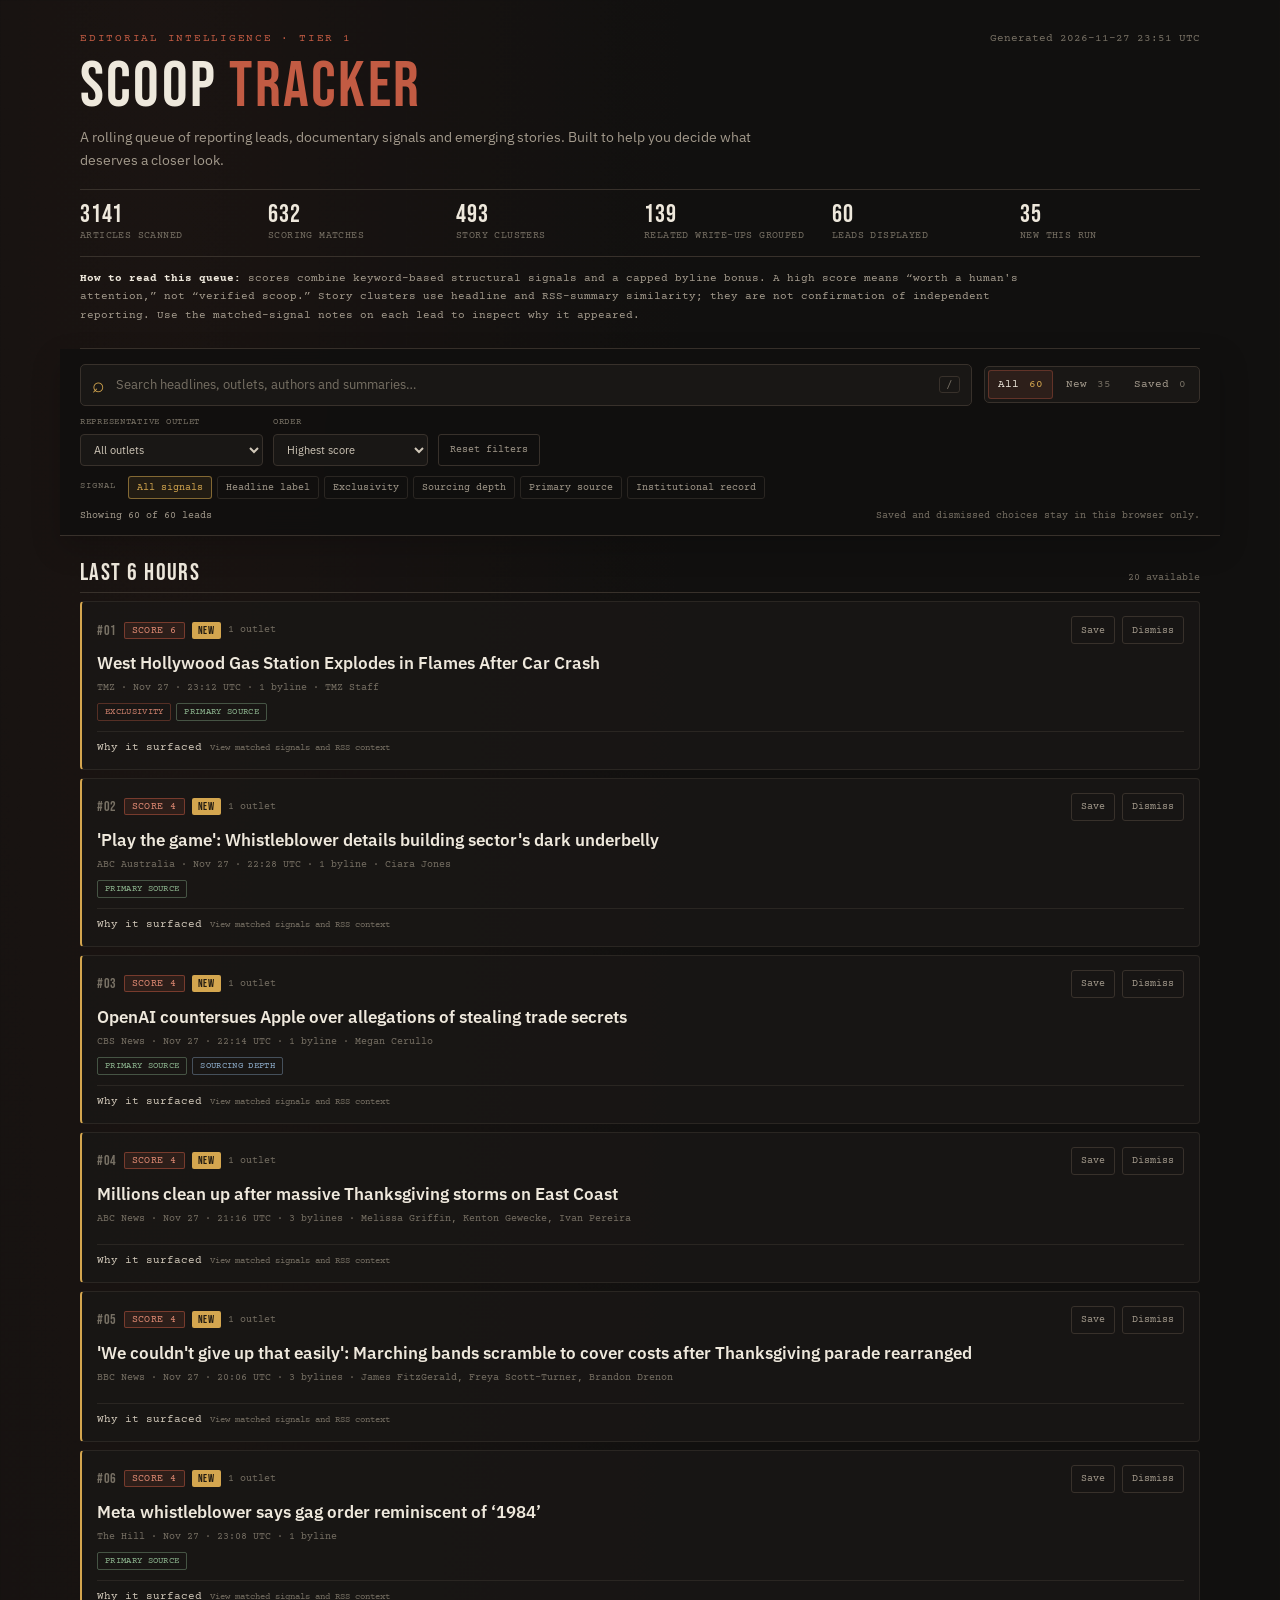
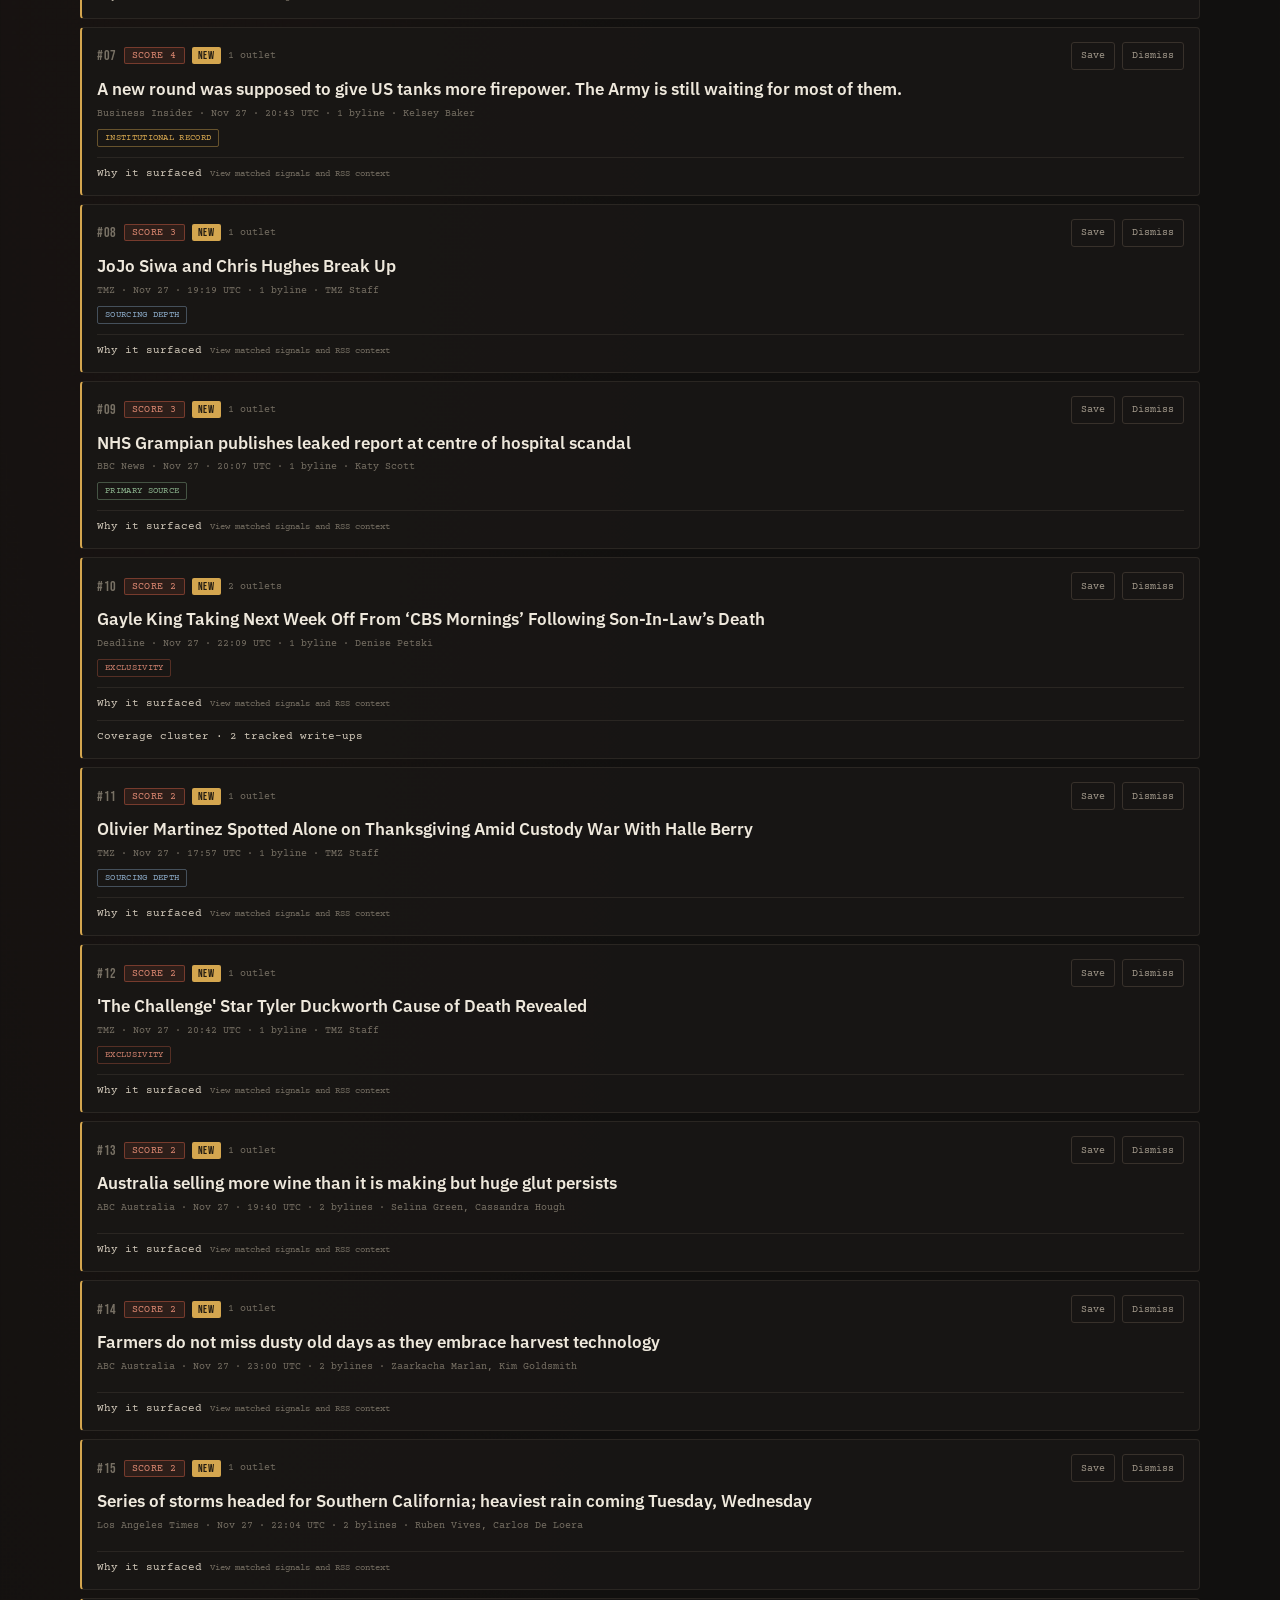
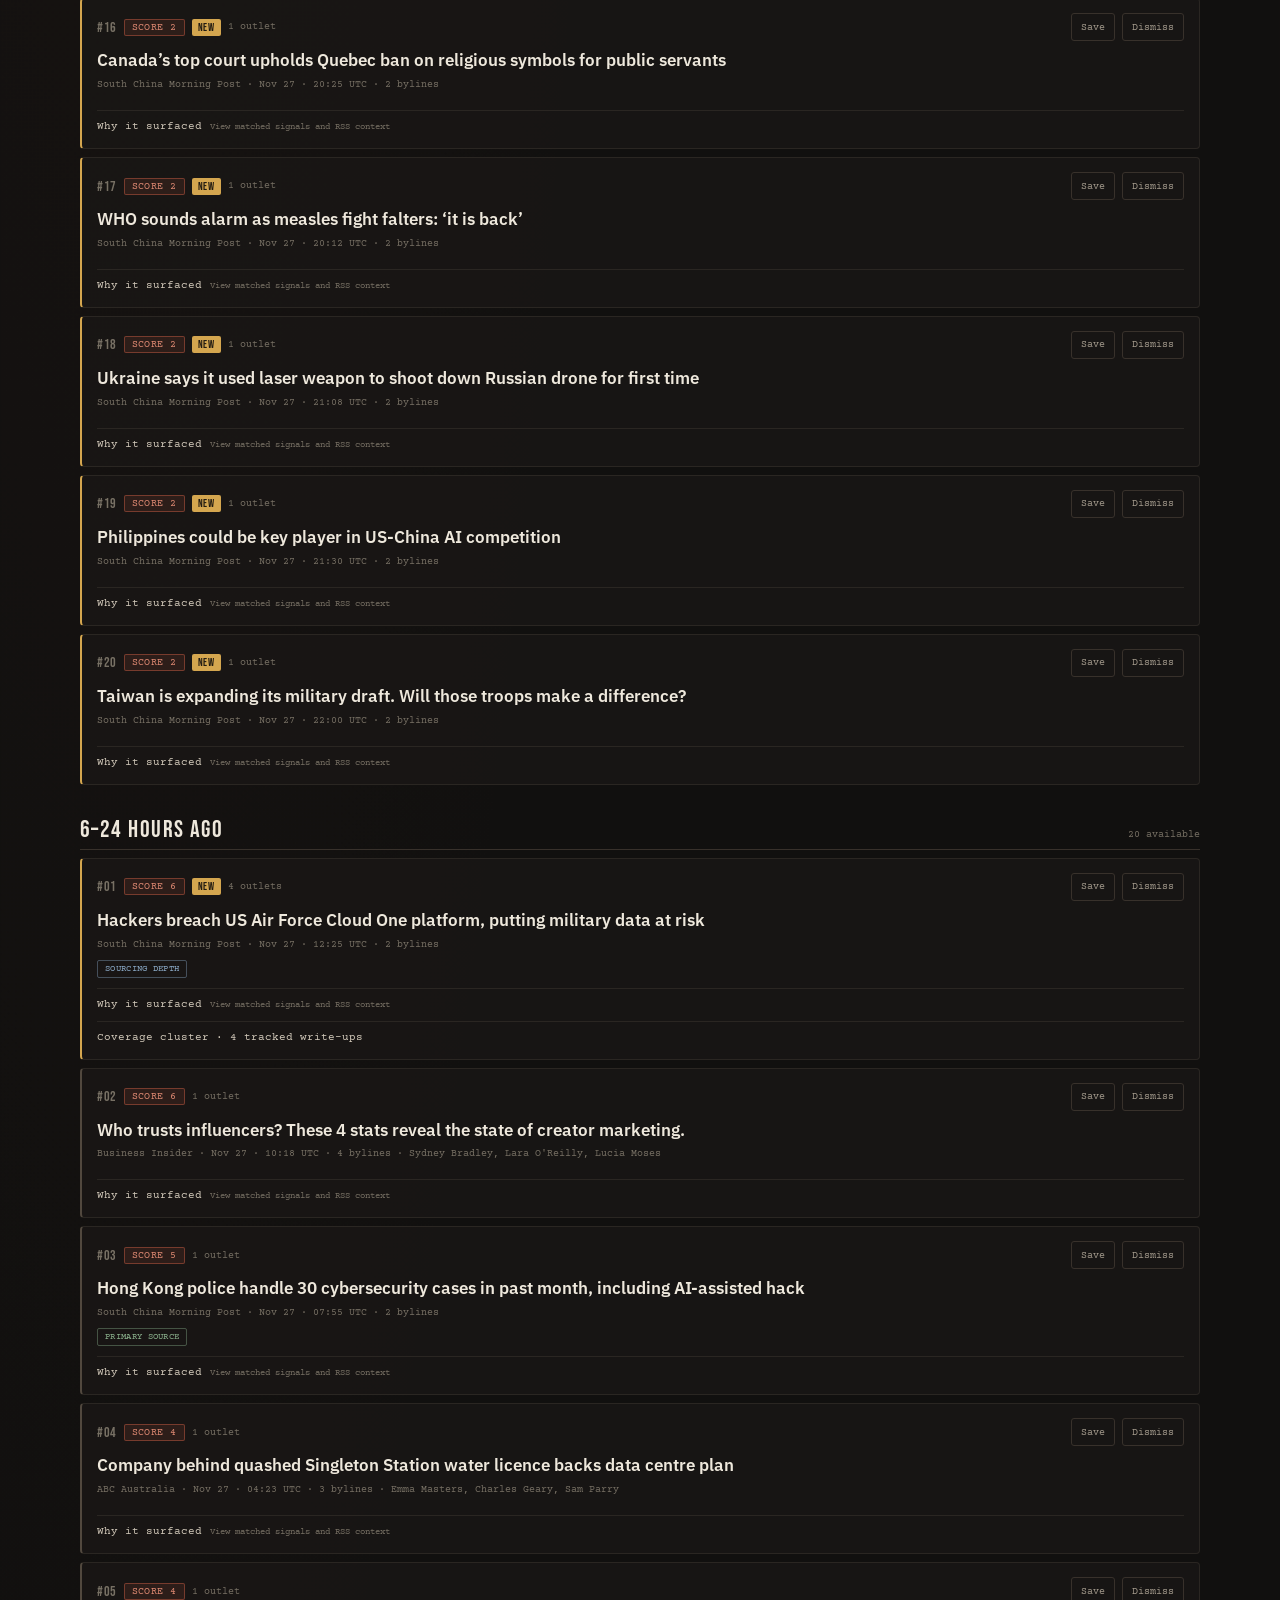
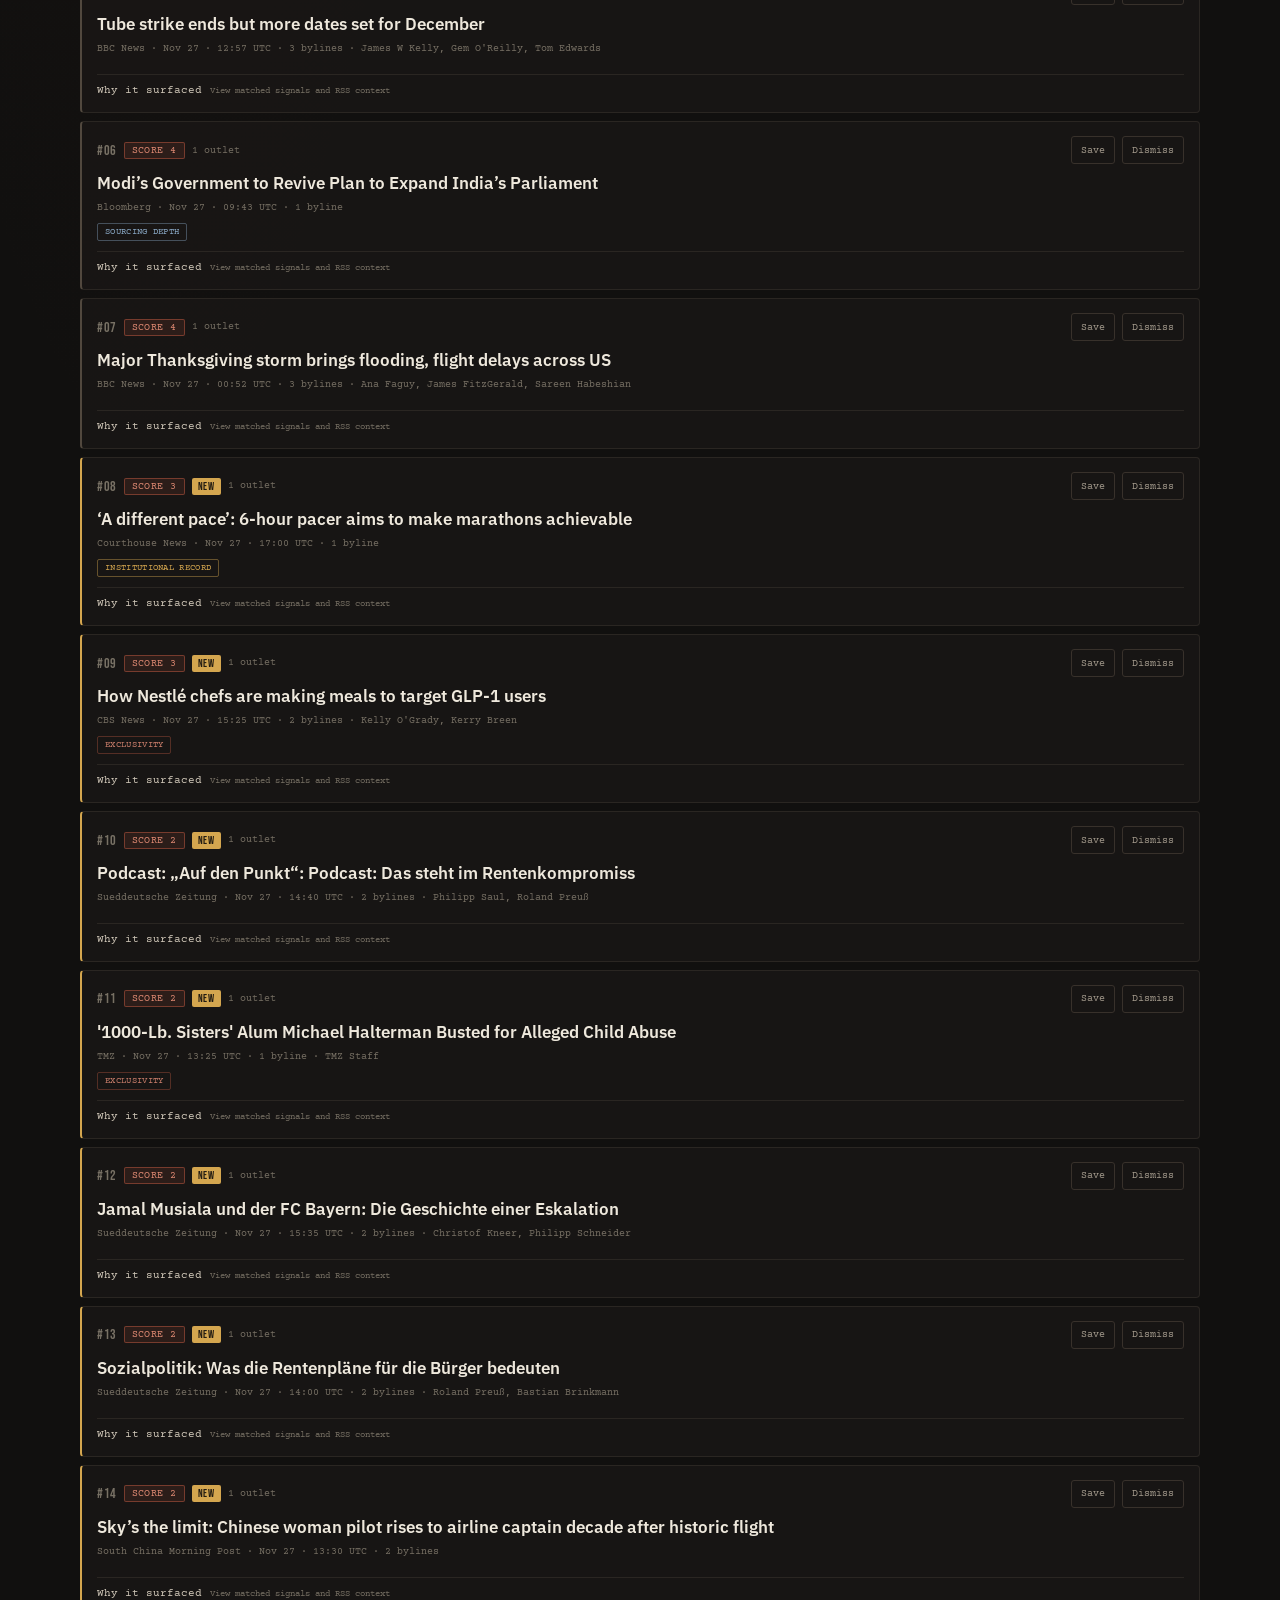
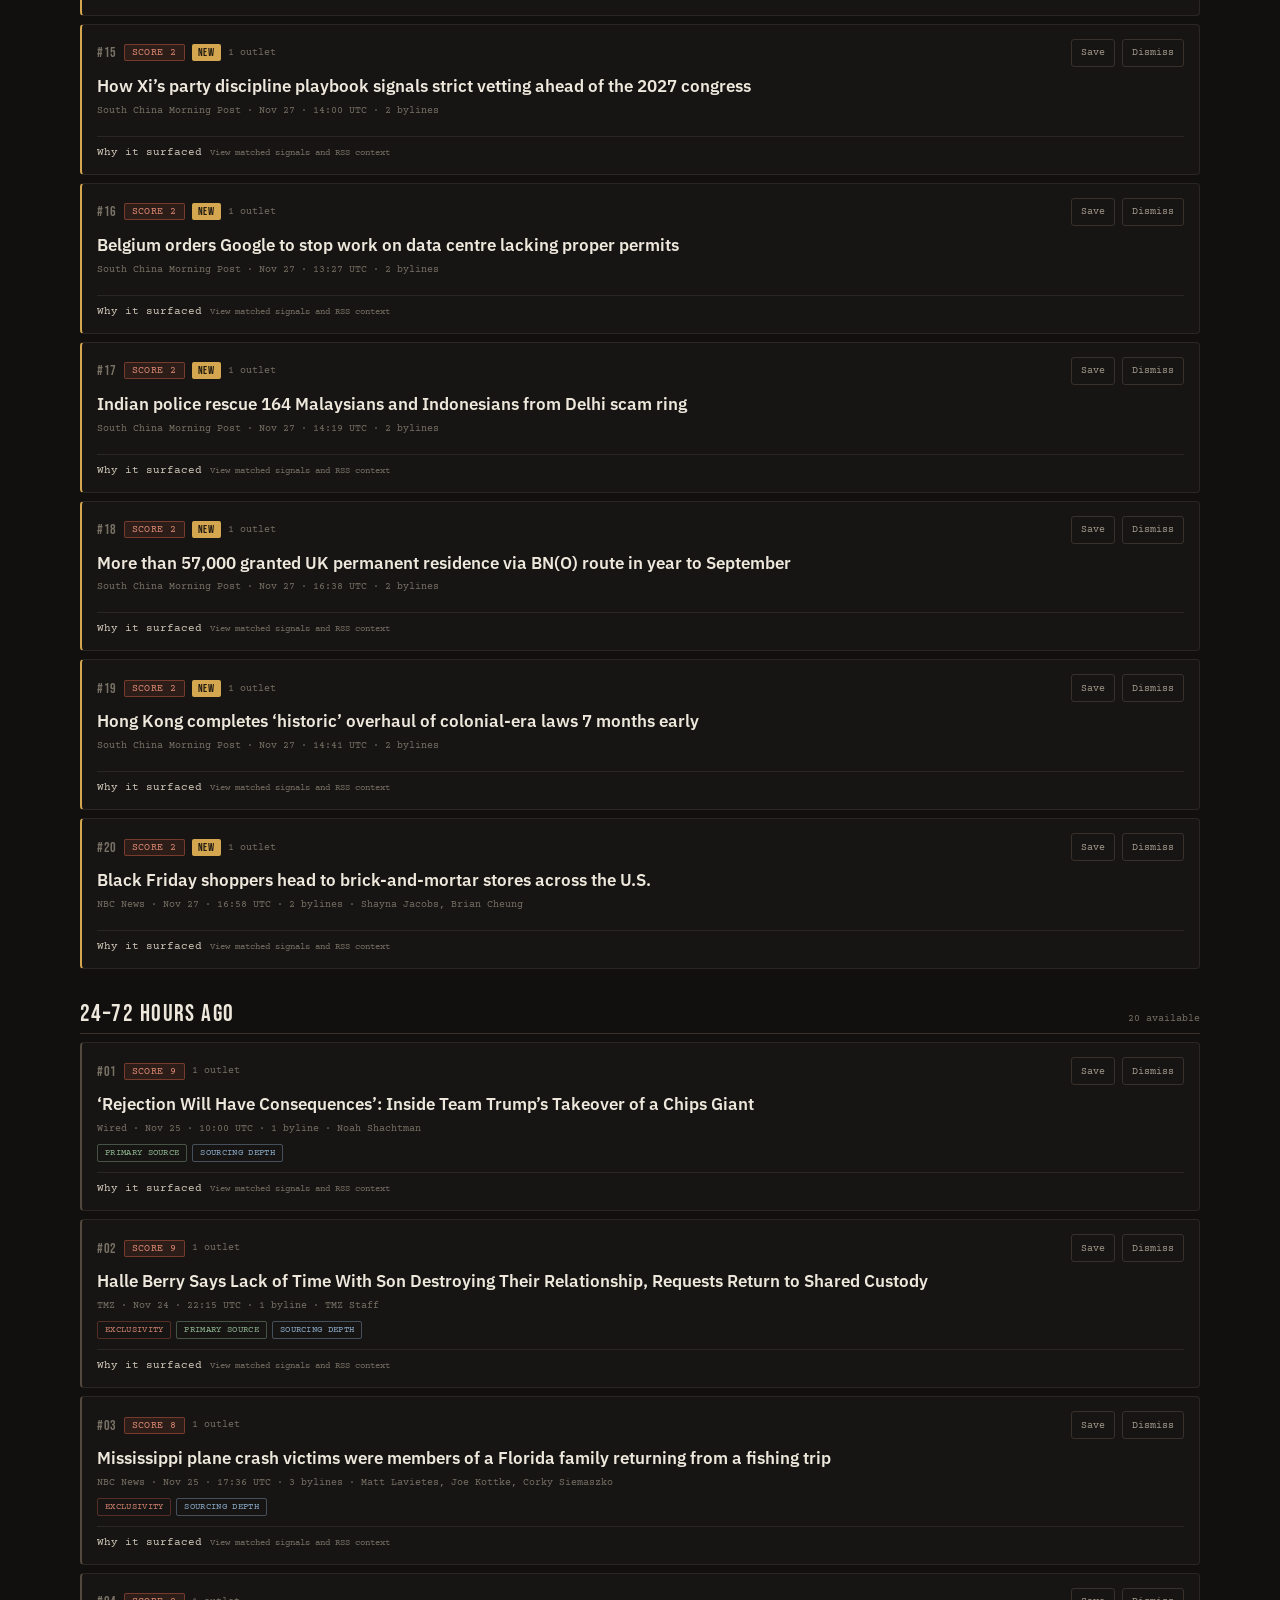
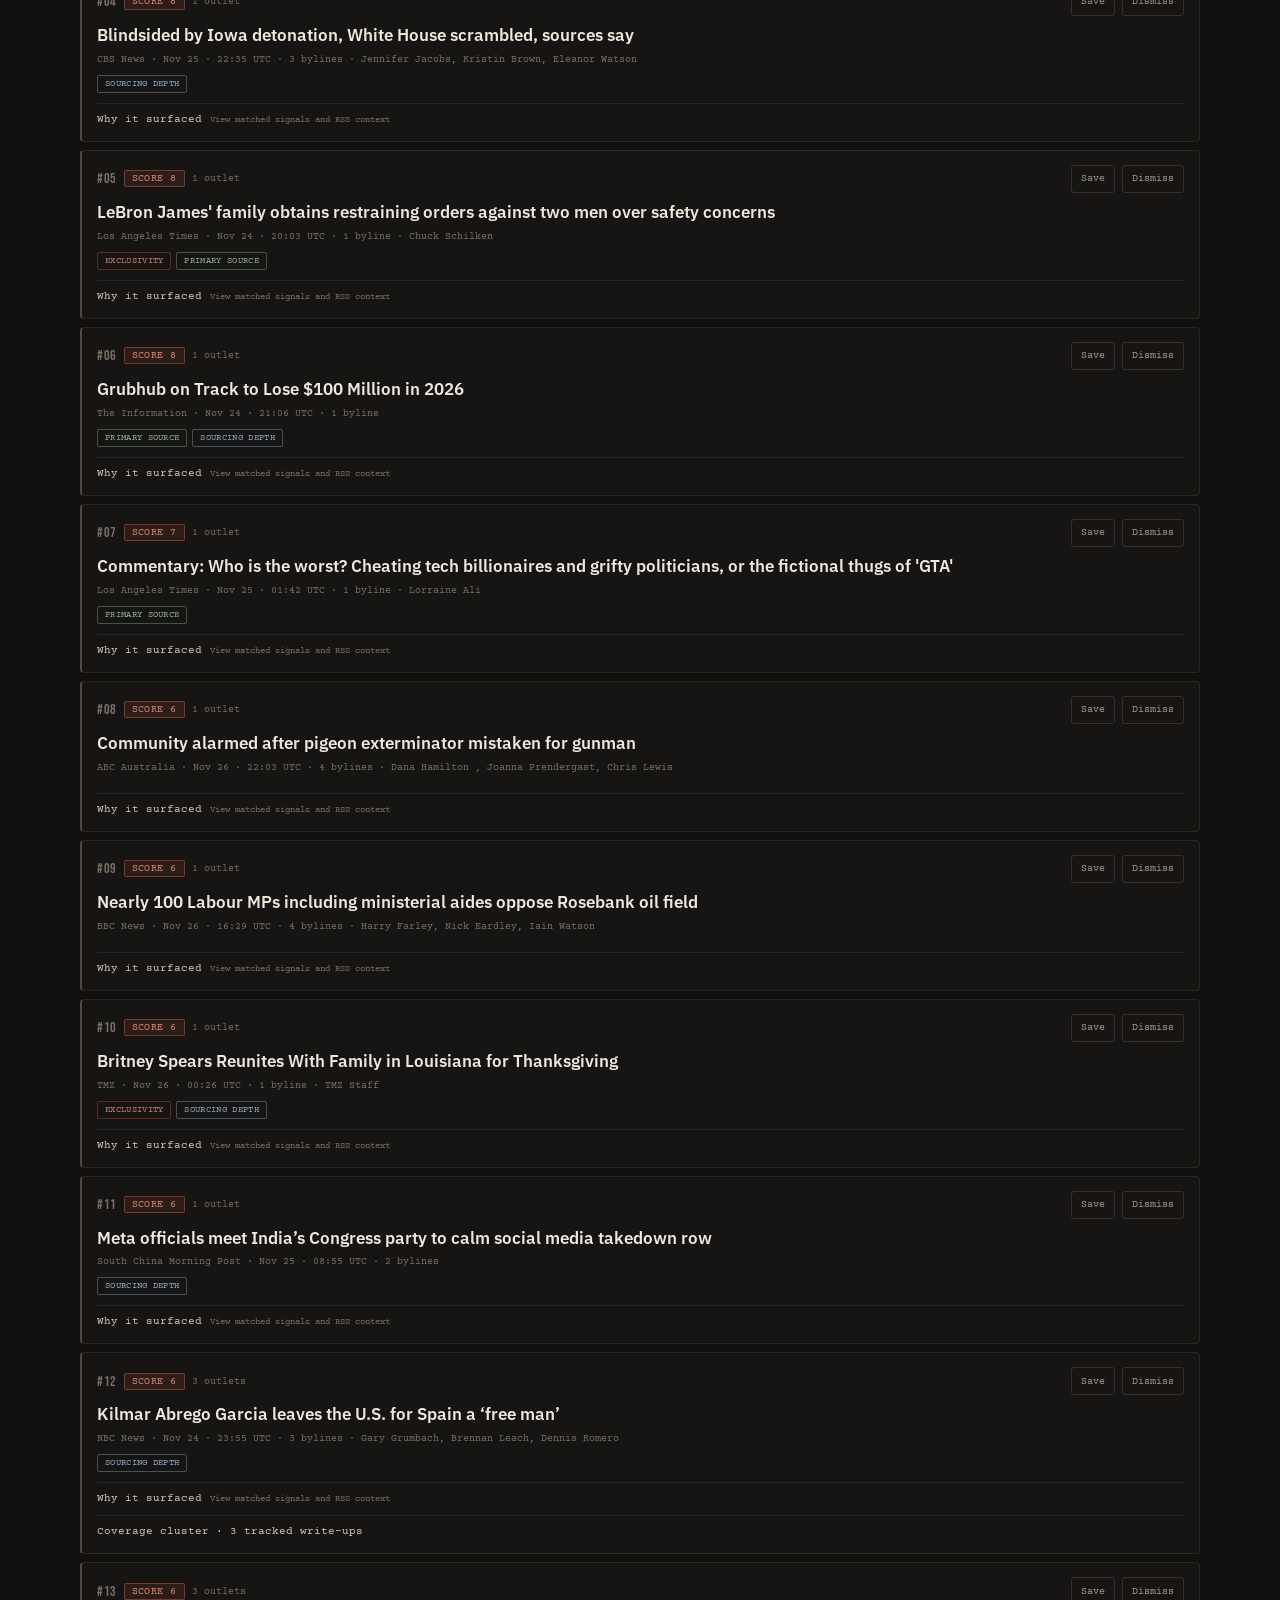
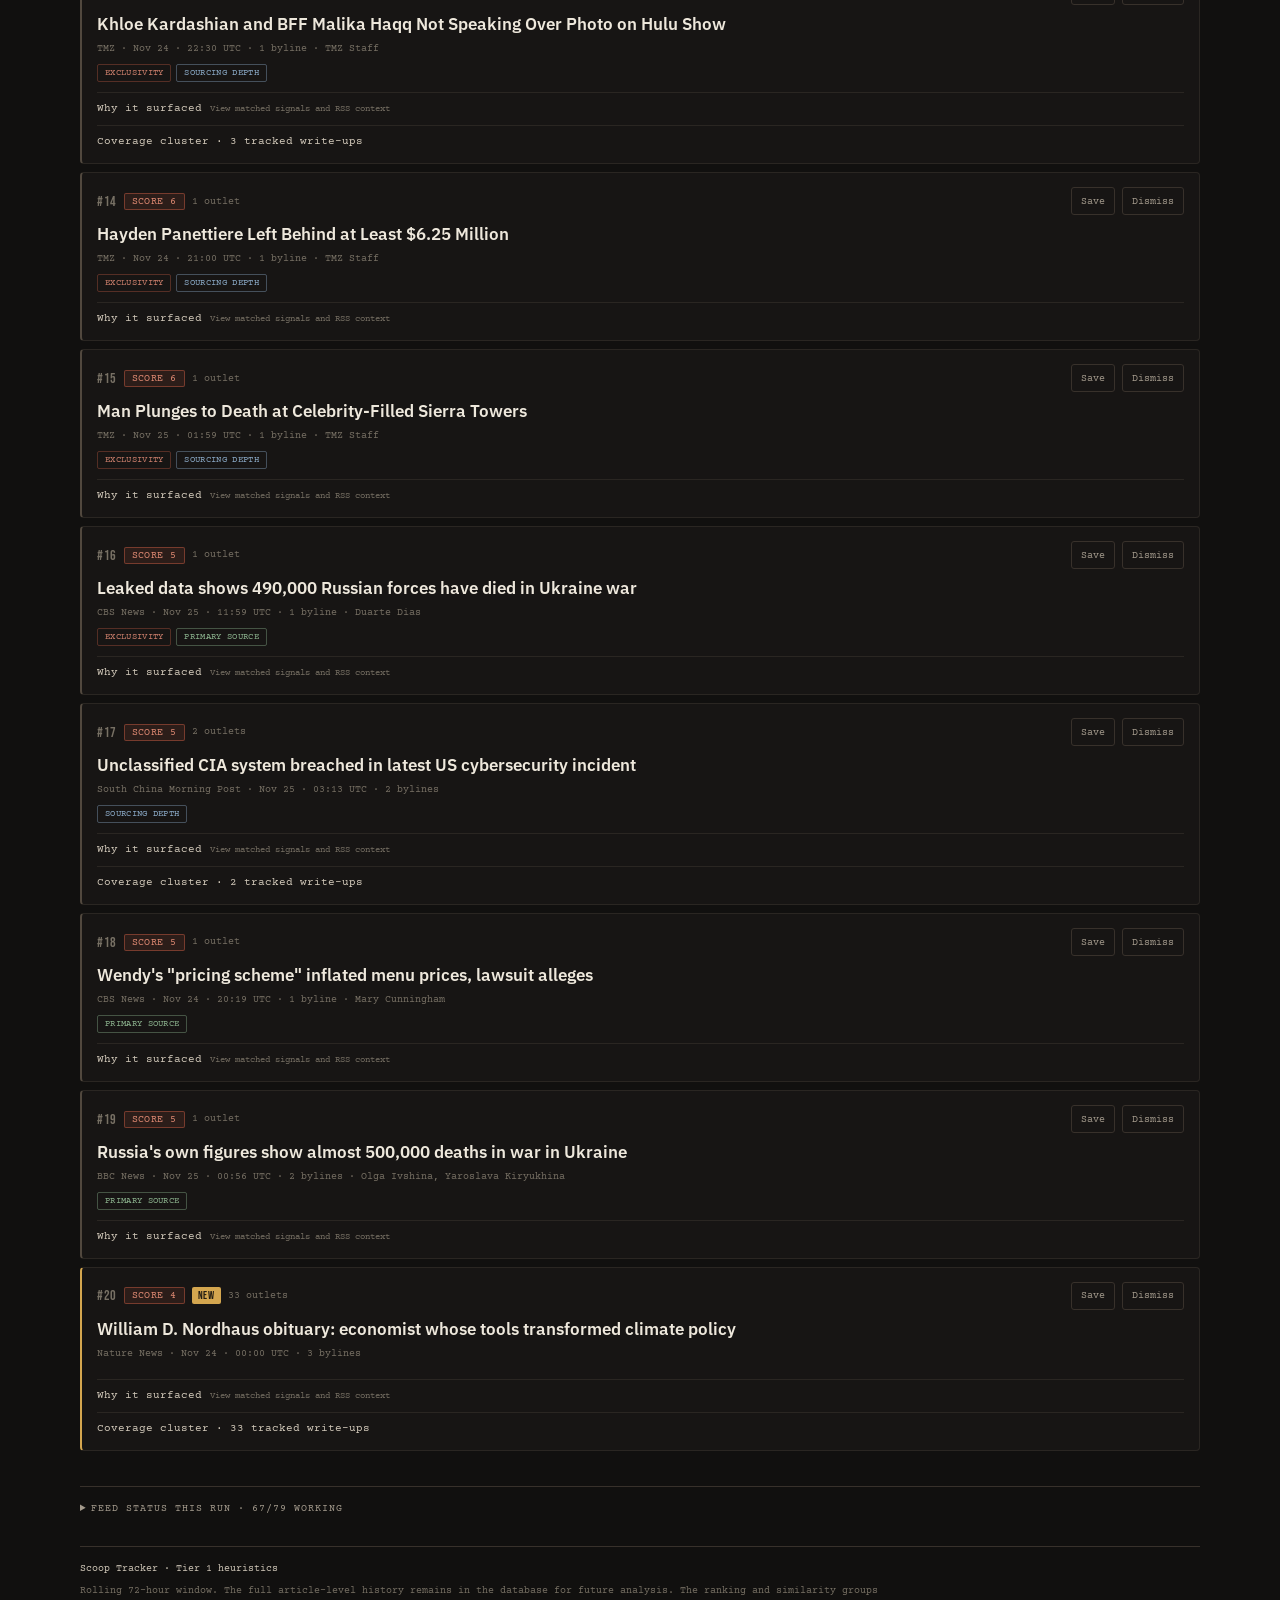
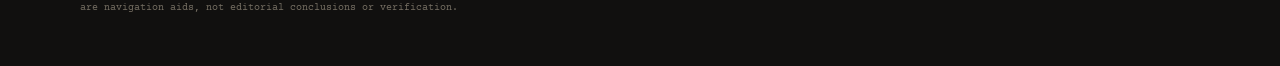
==== commit 32850850: "Scoop tracker run: 2026-11-27 23:51 UTC" ====
--- a/scoop_report.html
+++ b/scoop_report.html
@@ -16,17 +16,17 @@
   <header class="masthead">
     <div class="masthead-top">
       <span class="eyebrow">Editorial intelligence · Tier 1</span>
-      <span class="generated">Generated 2026-11-27 13:21 UTC</span>
+      <span class="generated">Generated 2026-11-27 23:51 UTC</span>
     </div>
     <h1>SCOOP <span>TRACKER</span></h1>
     <p class="dek">A rolling queue of reporting leads, documentary signals and emerging stories. Built to help you decide what deserves a closer look.</p>
     <div class="stats">
-      <div class="stat"><b>3416</b><span>articles scanned</span></div>
-      <div class="stat"><b>711</b><span>scoring matches</span></div>
-      <div class="stat"><b>548</b><span>story clusters</span></div>
-      <div class="stat"><b>163</b><span>related write-ups grouped</span></div>
+      <div class="stat"><b>3141</b><span>articles scanned</span></div>
+      <div class="stat"><b>632</b><span>scoring matches</span></div>
+      <div class="stat"><b>493</b><span>story clusters</span></div>
+      <div class="stat"><b>139</b><span>related write-ups grouped</span></div>
       <div class="stat"><b>60</b><span>leads displayed</span></div>
-      <div class="stat"><b>31</b><span>new this run</span></div>
+      <div class="stat"><b>35</b><span>new this run</span></div>
     </div>
     <div class="score-legend">
       <strong>How to read this queue:</strong> scores combine keyword-based structural signals and a capped byline bonus.
@@ -45,7 +45,7 @@
       </label>
       <div class="view-switch" role="group" aria-label="Story view">
         <button type="button" class="view-button is-active" data-view="all" aria-pressed="true">All <span data-view-count="all">60</span></button>
-        <button type="button" class="view-button" data-view="new" aria-pressed="false">New <span data-view-count="new">31</span></button>
+        <button type="button" class="view-button" data-view="new" aria-pressed="false">New <span data-view-count="new">35</span></button>
         <button type="button" class="view-button" data-view="saved" aria-pressed="false">Saved <span data-view-count="saved">0</span></button>
         <button type="button" class="view-button" data-view="dismissed" aria-pressed="false">Dismissed <span data-view-count="dismissed">0</span></button>
       </div>
@@ -85,13 +85,13 @@
   <section class="bucket" data-bucket>
     <div class="bucket-heading">
       <h2 class="bucket-title">Last 6 Hours</h2>
-      <span class="bucket-count" data-bucket-count>20 shown · 37 available</span>
+      <span class="bucket-count" data-bucket-count>20 shown · 30 available</span>
     </div>
     <div class="story-list">
         <article class="story-card is-new" data-story-card
-          data-source="South China Morning Post" data-sources="[&quot;South China Morning Post&quot;]"
-          data-tags="sourcing_depth" data-new="true"
-          data-score="6" data-time="1795782316" data-story-urls="[&quot;https://www.scmp.com/news/world/united-states-canada/article/3376087/hackers-breach-us-air-force-cloud-one-platform-putting-military-data-risk&quot;]">
+          data-source="TMZ" data-sources="[&quot;TMZ&quot;]"
+          data-tags="exclusivity primary_source" data-new="true"
+          data-score="6" data-time="1795821165" data-story-urls="[&quot;https://www.tmz.com/2026/11/27/los-angeles-gas-station-explodes/&quot;]">
           <div class="story-topline">
             <div class="story-rankline">
               <span class="rank">#01</span>
@@ -104,90 +104,125 @@
               <button type="button" class="action-button dismiss-button" data-action="dismiss">Dismiss</button>
             </div>
           </div>
-          <a class="story-title" href="https://www.scmp.com/news/world/united-states-canada/article/3376087/hackers-breach-us-air-force-cloud-one-platform-putting-military-data-risk" target="_blank" rel="noopener noreferrer">Hackers breach US Air Force Cloud One platform, putting military data at risk</a>
-          <div class="meta">South China Morning Post · Nov 27 · 12:25 UTC · 2 bylines</div>
-          <div class="tags"><span class="tag tag-sourcing_depth">sourcing depth</span></div>
-          <details class="story-context">
-            <summary>Why it surfaced <span>View matched signals and RSS context</span></summary>
-            <div class="context-body">
-              <div class="context-section">
-                <h3>Matched scoring signals</h3>
-                <ul class="signal-explanations"><li><strong>Sourcing Depth.</strong> The text contains language associated with deeper sourcing, such as people familiar with a matter, anonymous sourcing, documents obtained or reviewed, or a declined request for comment. The match does not establish the source&#x27;s quality.</li><li><strong>Byline credit: +2.</strong> 2 bylines; the bonus is two points per additional byline, capped at six.</li></ul>
-                <p class="score-caution">The displayed score is the sum of matched keyword markers and any byline bonus. Individual marker weights are not stored in the report database, so this explains the category-level matches rather than claiming an exact phrase-by-phrase breakdown.</p>
-              </div>
-              <div class="context-section">
-                <h3>RSS summary</h3>
-                <p class="summary-text">Hackers have breached the US Air Force’s flagship cloud computing platform, three people familiar with the matter said, in a development that could jeopardise a vast swathe of sensitive tactical, personnel and logistics data. The intrusion at Cloud One was discovered within the past month or so during work to upgrade the system, two of the people said, adding that the discovery had led to disruption across the platform. In a statement, the Air Force said it “does not comment on the security...</p>
-              </div>
-            </div>
-          </details>
-          
-        </article>
-        <article class="story-card is-new" data-story-card
-          data-source="Business Insider" data-sources="[&quot;Business Insider&quot;]"
+          <a class="story-title" href="https://www.tmz.com/2026/11/27/los-angeles-gas-station-explodes/" target="_blank" rel="noopener noreferrer">West Hollywood Gas Station Explodes in Flames After Car Crash</a>
+          <div class="meta">TMZ · Nov 27 · 23:12 UTC · 1 byline · TMZ Staff</div>
+          <div class="tags"><span class="tag tag-exclusivity">exclusivity</span><span class="tag tag-primary_source">primary source</span></div>
+          <details class="story-context">
+            <summary>Why it surfaced <span>View matched signals and RSS context</span></summary>
+            <div class="context-body">
+              <div class="context-section">
+                <h3>Matched scoring signals</h3>
+                <ul class="signal-explanations"><li><strong>Exclusivity.</strong> Exclusivity language appears in the headline, RSS summary or extracted article text—for example “exclusive”, “can reveal” or “has obtained”. The wording can be self-asserted.</li><li><strong>Primary Source.</strong> The text references documentary or first-hand material such as court filings, FOIA, leaked material, whistleblowers or regulatory filings. A mention does not mean the underlying record was independently checked.</li><li><strong>Byline credit: +0.</strong> No additional-byline bonus was applied.</li></ul>
+                <p class="score-caution">The displayed score is the sum of matched keyword markers and any byline bonus. Individual marker weights are not stored in the report database, so this explains the category-level matches rather than claiming an exact phrase-by-phrase breakdown.</p>
+              </div>
+              <div class="context-section">
+                <h3>RSS summary</h3>
+                <p class="summary-text">A West Hollywood gas station went up in flames Friday after a driver apparently slammed into a pump ... and video shows the fiery aftermath. According to NBC 4 Los Angeles, first responders rushed to the scene after a car slammed into the pump…</p>
+              </div>
+            </div>
+          </details>
+          
+        </article>
+        <article class="story-card is-new" data-story-card
+          data-source="ABC Australia" data-sources="[&quot;ABC Australia&quot;]"
+          data-tags="primary_source" data-new="true"
+          data-score="4" data-time="1795818525" data-story-urls="[&quot;https://www.abc.net.au/news/2026-11-28/qld-cfmeu-inquiry-whistleblower-dark-secrets/107428420&quot;]">
+          <div class="story-topline">
+            <div class="story-rankline">
+              <span class="rank">#02</span>
+              <span class="score-badge">SCORE 4</span>
+              <span class="badge-new">NEW</span>
+              <span class="cluster-count">1 outlet</span>
+            </div>
+            <div class="story-actions">
+              <button type="button" class="action-button save-button" data-action="save" aria-pressed="false">Save</button>
+              <button type="button" class="action-button dismiss-button" data-action="dismiss">Dismiss</button>
+            </div>
+          </div>
+          <a class="story-title" href="https://www.abc.net.au/news/2026-11-28/qld-cfmeu-inquiry-whistleblower-dark-secrets/107428420" target="_blank" rel="noopener noreferrer">&#x27;Play the game&#x27;: Whistleblower details building sector&#x27;s dark underbelly</a>
+          <div class="meta">ABC Australia · Nov 27 · 22:28 UTC · 1 byline · Ciara Jones</div>
+          <div class="tags"><span class="tag tag-primary_source">primary source</span></div>
+          <details class="story-context">
+            <summary>Why it surfaced <span>View matched signals and RSS context</span></summary>
+            <div class="context-body">
+              <div class="context-section">
+                <h3>Matched scoring signals</h3>
+                <ul class="signal-explanations"><li><strong>Primary Source.</strong> The text references documentary or first-hand material such as court filings, FOIA, leaked material, whistleblowers or regulatory filings. A mention does not mean the underlying record was independently checked.</li><li><strong>Byline credit: +0.</strong> No additional-byline bonus was applied.</li></ul>
+                <p class="score-caution">The displayed score is the sum of matched keyword markers and any byline bonus. Individual marker weights are not stored in the report database, so this explains the category-level matches rather than claiming an exact phrase-by-phrase breakdown.</p>
+              </div>
+              <div class="context-section">
+                <h3>RSS summary</h3>
+                <p class="summary-text">The industry veteran, testifying under the pseudonym Ian Doyle, said businesses considered it &quot;easier&quot; to &quot;go along with&quot; alleged criminal conduct than to &quot;resist it&quot;.</p>
+              </div>
+            </div>
+          </details>
+          
+        </article>
+        <article class="story-card is-new" data-story-card
+          data-source="CBS News" data-sources="[&quot;CBS News&quot;]"
+          data-tags="primary_source sourcing_depth" data-new="true"
+          data-score="4" data-time="1795817683" data-story-urls="[&quot;https://www.cbsnews.com/news/openai-countersues-apple-trade-secrets-lawsuit/&quot;]">
+          <div class="story-topline">
+            <div class="story-rankline">
+              <span class="rank">#03</span>
+              <span class="score-badge">SCORE 4</span>
+              <span class="badge-new">NEW</span>
+              <span class="cluster-count">1 outlet</span>
+            </div>
+            <div class="story-actions">
+              <button type="button" class="action-button save-button" data-action="save" aria-pressed="false">Save</button>
+              <button type="button" class="action-button dismiss-button" data-action="dismiss">Dismiss</button>
+            </div>
+          </div>
+          <a class="story-title" href="https://www.cbsnews.com/news/openai-countersues-apple-trade-secrets-lawsuit/" target="_blank" rel="noopener noreferrer">OpenAI countersues Apple over allegations of stealing trade secrets</a>
+          <div class="meta">CBS News · Nov 27 · 22:14 UTC · 1 byline · Megan  Cerullo</div>
+          <div class="tags"><span class="tag tag-primary_source">primary source</span><span class="tag tag-sourcing_depth">sourcing depth</span></div>
+          <details class="story-context">
+            <summary>Why it surfaced <span>View matched signals and RSS context</span></summary>
+            <div class="context-body">
+              <div class="context-section">
+                <h3>Matched scoring signals</h3>
+                <ul class="signal-explanations"><li><strong>Primary Source.</strong> The text references documentary or first-hand material such as court filings, FOIA, leaked material, whistleblowers or regulatory filings. A mention does not mean the underlying record was independently checked.</li><li><strong>Sourcing Depth.</strong> The text contains language associated with deeper sourcing, such as people familiar with a matter, anonymous sourcing, documents obtained or reviewed, or a declined request for comment. The match does not establish the source&#x27;s quality.</li><li><strong>Byline credit: +0.</strong> No additional-byline bonus was applied.</li></ul>
+                <p class="score-caution">The displayed score is the sum of matched keyword markers and any byline bonus. Individual marker weights are not stored in the report database, so this explains the category-level matches rather than claiming an exact phrase-by-phrase breakdown.</p>
+              </div>
+              <div class="context-section">
+                <h3>RSS summary</h3>
+                <p class="summary-text">OpenAI alleged in a lawsuit Friday that Apple sets up departing employees to be accused of stealing trade secrets.</p>
+              </div>
+            </div>
+          </details>
+          
+        </article>
+        <article class="story-card is-new" data-story-card
+          data-source="ABC News" data-sources="[&quot;ABC News&quot;]"
           data-tags="" data-new="true"
-          data-score="6" data-time="1795774681" data-story-urls="[&quot;https://www.businessinsider.com/survey-stats-reveal-americans-trust-influencer-marketing-content-income-politics-2026-11&quot;]">
-          <div class="story-topline">
-            <div class="story-rankline">
-              <span class="rank">#02</span>
-              <span class="score-badge">SCORE 6</span>
-              <span class="badge-new">NEW</span>
-              <span class="cluster-count">1 outlet</span>
-            </div>
-            <div class="story-actions">
-              <button type="button" class="action-button save-button" data-action="save" aria-pressed="false">Save</button>
-              <button type="button" class="action-button dismiss-button" data-action="dismiss">Dismiss</button>
-            </div>
-          </div>
-          <a class="story-title" href="https://www.businessinsider.com/survey-stats-reveal-americans-trust-influencer-marketing-content-income-politics-2026-11" target="_blank" rel="noopener noreferrer">Who trusts influencers? These 4 stats reveal the state of creator marketing.</a>
-          <div class="meta">Business Insider · Nov 27 · 10:18 UTC · 4 bylines · Sydney Bradley, Lara O&#x27;Reilly, Lucia Moses</div>
-          <div class="tags"></div>
-          <details class="story-context">
-            <summary>Why it surfaced <span>View matched signals and RSS context</span></summary>
-            <div class="context-body">
-              <div class="context-section">
-                <h3>Matched scoring signals</h3>
-                <ul class="signal-explanations"><li><strong>Byline credit: +6.</strong> 4 bylines; the bonus is two points per additional byline, capped at six.</li></ul>
-                <p class="score-caution">The displayed score is the sum of matched keyword markers and any byline bonus. Individual marker weights are not stored in the report database, so this explains the category-level matches rather than claiming an exact phrase-by-phrase breakdown.</p>
-              </div>
-              <div class="context-section">
-                <h3>RSS summary</h3>
-                <p class="summary-text">Advertisers are spending billions on influencers. Here are key stats marketers need to know about Americans&#x27; attitudes toward creators.</p>
-              </div>
-            </div>
-          </details>
-          
-        </article>
-        <article class="story-card is-new" data-story-card
-          data-source="South China Morning Post" data-sources="[&quot;South China Morning Post&quot;]"
-          data-tags="primary_source" data-new="true"
-          data-score="5" data-time="1795766134" data-story-urls="[&quot;https://www.scmp.com/news/hong-kong/law-and-crime/article/3376025/hong-kong-police-handle-30-cybersecurity-cases-past-month-including-ai-assisted-hack&quot;]">
-          <div class="story-topline">
-            <div class="story-rankline">
-              <span class="rank">#03</span>
-              <span class="score-badge">SCORE 5</span>
-              <span class="badge-new">NEW</span>
-              <span class="cluster-count">1 outlet</span>
-            </div>
-            <div class="story-actions">
-              <button type="button" class="action-button save-button" data-action="save" aria-pressed="false">Save</button>
-              <button type="button" class="action-button dismiss-button" data-action="dismiss">Dismiss</button>
-            </div>
-          </div>
-          <a class="story-title" href="https://www.scmp.com/news/hong-kong/law-and-crime/article/3376025/hong-kong-police-handle-30-cybersecurity-cases-past-month-including-ai-assisted-hack" target="_blank" rel="noopener noreferrer">Hong Kong police handle 30 cybersecurity cases in past month, including AI-assisted hack</a>
-          <div class="meta">South China Morning Post · Nov 27 · 07:55 UTC · 2 bylines</div>
-          <div class="tags"><span class="tag tag-primary_source">primary source</span></div>
-          <details class="story-context">
-            <summary>Why it surfaced <span>View matched signals and RSS context</span></summary>
-            <div class="context-body">
-              <div class="context-section">
-                <h3>Matched scoring signals</h3>
-                <ul class="signal-explanations"><li><strong>Primary Source.</strong> The text references documentary or first-hand material such as court filings, FOIA, leaked material, whistleblowers or regulatory filings. A mention does not mean the underlying record was independently checked.</li><li><strong>Byline credit: +2.</strong> 2 bylines; the bonus is two points per additional byline, capped at six.</li></ul>
-                <p class="score-caution">The displayed score is the sum of matched keyword markers and any byline bonus. Individual marker weights are not stored in the report database, so this explains the category-level matches rather than claiming an exact phrase-by-phrase breakdown.</p>
-              </div>
-              <div class="context-section">
-                <h3>RSS summary</h3>
-                <p class="summary-text">Hong Kong police have handled 30 cybersecurity incidents over the past month, with loopholes in communication mechanisms between software components accounting for a third of the cases. Superintendent Rachel Hui Yee-wai of the cybersecurity and technology crime bureau said her bureau had also handled a cybersecurity incident involving a local retail chain this month. In that case, an application programming interface (API) loophole caused over a million customers’ data to be leaked over a few...</p>
+          data-score="4" data-time="1795814215" data-story-urls="[&quot;https://abcnews.com/US/millions-clean-after-massive-thanksgiving-storms-flood-streets/story?id=138484179&quot;]">
+          <div class="story-topline">
+            <div class="story-rankline">
+              <span class="rank">#04</span>
+              <span class="score-badge">SCORE 4</span>
+              <span class="badge-new">NEW</span>
+              <span class="cluster-count">1 outlet</span>
+            </div>
+            <div class="story-actions">
+              <button type="button" class="action-button save-button" data-action="save" aria-pressed="false">Save</button>
+              <button type="button" class="action-button dismiss-button" data-action="dismiss">Dismiss</button>
+            </div>
+          </div>
+          <a class="story-title" href="https://abcnews.com/US/millions-clean-after-massive-thanksgiving-storms-flood-streets/story?id=138484179" target="_blank" rel="noopener noreferrer">Millions clean up after massive Thanksgiving storms on East Coast</a>
+          <div class="meta">ABC News · Nov 27 · 21:16 UTC · 3 bylines · Melissa Griffin, Kenton Gewecke, Ivan Pereira</div>
+          <div class="tags"></div>
+          <details class="story-context">
+            <summary>Why it surfaced <span>View matched signals and RSS context</span></summary>
+            <div class="context-body">
+              <div class="context-section">
+                <h3>Matched scoring signals</h3>
+                <ul class="signal-explanations"><li><strong>Byline credit: +4.</strong> 3 bylines; the bonus is two points per additional byline, capped at six.</li></ul>
+                <p class="score-caution">The displayed score is the sum of matched keyword markers and any byline bonus. Individual marker weights are not stored in the report database, so this explains the category-level matches rather than claiming an exact phrase-by-phrase breakdown.</p>
+              </div>
+              <div class="context-section">
+                <h3>RSS summary</h3>
+                <p class="summary-text">The East Coast is recovering from the massive Thanksgiving Day storms that flooded streets, toppled trees and left tens of thousands of homes without power.</p>
               </div>
             </div>
           </details>
@@ -196,42 +231,7 @@
         <article class="story-card is-new" data-story-card
           data-source="BBC News" data-sources="[&quot;BBC News&quot;]"
           data-tags="" data-new="true"
-          data-score="4" data-time="1795784260" data-story-urls="[&quot;https://www.bbc.co.uk/news/articles/cq4gnzx2wdm0o?at_medium=RSS&amp;at_campaign=rss&quot;]">
-          <div class="story-topline">
-            <div class="story-rankline">
-              <span class="rank">#04</span>
-              <span class="score-badge">SCORE 4</span>
-              <span class="badge-new">NEW</span>
-              <span class="cluster-count">1 outlet</span>
-            </div>
-            <div class="story-actions">
-              <button type="button" class="action-button save-button" data-action="save" aria-pressed="false">Save</button>
-              <button type="button" class="action-button dismiss-button" data-action="dismiss">Dismiss</button>
-            </div>
-          </div>
-          <a class="story-title" href="https://www.bbc.co.uk/news/articles/cq4gnzx2wdm0o?at_medium=RSS&amp;at_campaign=rss" target="_blank" rel="noopener noreferrer">Tube strike ends but more dates set for December</a>
-          <div class="meta">BBC News · Nov 27 · 12:57 UTC · 3 bylines · James W Kelly, Gem O&#x27;Reilly, Tom Edwards</div>
-          <div class="tags"></div>
-          <details class="story-context">
-            <summary>Why it surfaced <span>View matched signals and RSS context</span></summary>
-            <div class="context-body">
-              <div class="context-section">
-                <h3>Matched scoring signals</h3>
-                <ul class="signal-explanations"><li><strong>Byline credit: +4.</strong> 3 bylines; the bonus is two points per additional byline, capped at six.</li></ul>
-                <p class="score-caution">The displayed score is the sum of matched keyword markers and any byline bonus. Individual marker weights are not stored in the report database, so this explains the category-level matches rather than claiming an exact phrase-by-phrase breakdown.</p>
-              </div>
-              <div class="context-section">
-                <h3>RSS summary</h3>
-                <p class="summary-text">More industrial action by the RMT is planned for December, January and February.</p>
-              </div>
-            </div>
-          </details>
-          
-        </article>
-        <article class="story-card is-new" data-story-card
-          data-source="Bloomberg" data-sources="[&quot;Bloomberg&quot;]"
-          data-tags="sourcing_depth" data-new="true"
-          data-score="4" data-time="1795772610" data-story-urls="[&quot;https://www.bloomberg.com/news/articles/2026-11-27/modi-s-government-to-revive-plan-to-expand-india-s-parliament&quot;]">
+          data-score="4" data-time="1795809991" data-story-urls="[&quot;https://www.bbc.co.uk/news/articles/ckd71ypy9e8eo?at_medium=RSS&amp;at_campaign=rss&quot;]">
           <div class="story-topline">
             <div class="story-rankline">
               <span class="rank">#05</span>
@@ -244,8 +244,113 @@
               <button type="button" class="action-button dismiss-button" data-action="dismiss">Dismiss</button>
             </div>
           </div>
-          <a class="story-title" href="https://www.bloomberg.com/news/articles/2026-11-27/modi-s-government-to-revive-plan-to-expand-india-s-parliament" target="_blank" rel="noopener noreferrer">Modi’s Government to Revive Plan to Expand India’s Parliament</a>
-          <div class="meta">Bloomberg · Nov 27 · 09:43 UTC · 1 byline</div>
+          <a class="story-title" href="https://www.bbc.co.uk/news/articles/ckd71ypy9e8eo?at_medium=RSS&amp;at_campaign=rss" target="_blank" rel="noopener noreferrer">&#x27;We couldn&#x27;t give up that easily&#x27;: Marching bands scramble to cover costs after Thanksgiving parade rearranged</a>
+          <div class="meta">BBC News · Nov 27 · 20:06 UTC · 3 bylines · James FitzGerald, Freya Scott-Turner, Brandon Drenon</div>
+          <div class="tags"></div>
+          <details class="story-context">
+            <summary>Why it surfaced <span>View matched signals and RSS context</span></summary>
+            <div class="context-body">
+              <div class="context-section">
+                <h3>Matched scoring signals</h3>
+                <ul class="signal-explanations"><li><strong>Byline credit: +4.</strong> 3 bylines; the bonus is two points per additional byline, capped at six.</li></ul>
+                <p class="score-caution">The displayed score is the sum of matched keyword markers and any byline bonus. Individual marker weights are not stored in the report database, so this explains the category-level matches rather than claiming an exact phrase-by-phrase breakdown.</p>
+              </div>
+              <div class="context-section">
+                <h3>RSS summary</h3>
+                <p class="summary-text">Stormy weather in New York City prompted organisers to push back the Macy&#x27;s parade by two days - leaving some musicians stuck.</p>
+              </div>
+            </div>
+          </details>
+          
+        </article>
+        <article class="story-card is-new" data-story-card
+          data-source="The Hill" data-sources="[&quot;The Hill&quot;]"
+          data-tags="primary_source" data-new="true"
+          data-score="4" data-time="1795820884" data-story-urls="[&quot;https://thehill.com/policy/technology/6245761-sarah-wynn-williams-meta-gag-order/&quot;]">
+          <div class="story-topline">
+            <div class="story-rankline">
+              <span class="rank">#06</span>
+              <span class="score-badge">SCORE 4</span>
+              <span class="badge-new">NEW</span>
+              <span class="cluster-count">1 outlet</span>
+            </div>
+            <div class="story-actions">
+              <button type="button" class="action-button save-button" data-action="save" aria-pressed="false">Save</button>
+              <button type="button" class="action-button dismiss-button" data-action="dismiss">Dismiss</button>
+            </div>
+          </div>
+          <a class="story-title" href="https://thehill.com/policy/technology/6245761-sarah-wynn-williams-meta-gag-order/" target="_blank" rel="noopener noreferrer">Meta whistleblower says gag order reminiscent of ‘1984’</a>
+          <div class="meta">The Hill · Nov 27 · 23:08 UTC · 1 byline</div>
+          <div class="tags"><span class="tag tag-primary_source">primary source</span></div>
+          <details class="story-context">
+            <summary>Why it surfaced <span>View matched signals and RSS context</span></summary>
+            <div class="context-body">
+              <div class="context-section">
+                <h3>Matched scoring signals</h3>
+                <ul class="signal-explanations"><li><strong>Primary Source.</strong> The text references documentary or first-hand material such as court filings, FOIA, leaked material, whistleblowers or regulatory filings. A mention does not mean the underlying record was independently checked.</li><li><strong>Byline credit: +0.</strong> No additional-byline bonus was applied.</li></ul>
+                <p class="score-caution">The displayed score is the sum of matched keyword markers and any byline bonus. Individual marker weights are not stored in the report database, so this explains the category-level matches rather than claiming an exact phrase-by-phrase breakdown.</p>
+              </div>
+              <div class="context-section">
+                <h3>RSS summary</h3>
+                <p class="summary-text">Sarah Wynn-Williams, a former Facebook employee whose book warned about the company’s power, said a gag order preventing her from speaking about the tech giant was akin to the reality in George Orwell’s “1984” novel. “Control what people are allowed to remember or what they are allowed to know, and you control what they are…</p>
+              </div>
+            </div>
+          </details>
+          
+        </article>
+        <article class="story-card is-new" data-story-card
+          data-source="Business Insider" data-sources="[&quot;Business Insider&quot;]"
+          data-tags="institutional_record" data-new="true"
+          data-score="4" data-time="1795812224" data-story-urls="[&quot;https://www.businessinsider.com/army-abrams-tank-ammunition-delays-northrop-2026-11&quot;]">
+          <div class="story-topline">
+            <div class="story-rankline">
+              <span class="rank">#07</span>
+              <span class="score-badge">SCORE 4</span>
+              <span class="badge-new">NEW</span>
+              <span class="cluster-count">1 outlet</span>
+            </div>
+            <div class="story-actions">
+              <button type="button" class="action-button save-button" data-action="save" aria-pressed="false">Save</button>
+              <button type="button" class="action-button dismiss-button" data-action="dismiss">Dismiss</button>
+            </div>
+          </div>
+          <a class="story-title" href="https://www.businessinsider.com/army-abrams-tank-ammunition-delays-northrop-2026-11" target="_blank" rel="noopener noreferrer">A new round was supposed to give US tanks more firepower. The Army is still waiting for most of them.</a>
+          <div class="meta">Business Insider · Nov 27 · 20:43 UTC · 1 byline · Kelsey Baker</div>
+          <div class="tags"><span class="tag tag-institutional_record">institutional record</span></div>
+          <details class="story-context">
+            <summary>Why it surfaced <span>View matched signals and RSS context</span></summary>
+            <div class="context-body">
+              <div class="context-section">
+                <h3>Matched scoring signals</h3>
+                <ul class="signal-explanations"><li><strong>Institutional Record.</strong> The text references a named institutional record or report, such as SEC, DOJ, NTSB, FDA, PACER or an inspector-general report. The match does not verify the record.</li><li><strong>Byline credit: +0.</strong> No additional-byline bonus was applied.</li></ul>
+                <p class="score-caution">The displayed score is the sum of matched keyword markers and any byline bonus. Individual marker weights are not stored in the report database, so this explains the category-level matches rather than claiming an exact phrase-by-phrase breakdown.</p>
+              </div>
+              <div class="context-section">
+                <h3>RSS summary</h3>
+                <p class="summary-text">The Army received just 180 of nearly 12,000 new tank rounds due by July, as production problems delayed the ammunition for years.</p>
+              </div>
+            </div>
+          </details>
+          
+        </article>
+        <article class="story-card is-new" data-story-card
+          data-source="TMZ" data-sources="[&quot;TMZ&quot;]"
+          data-tags="sourcing_depth" data-new="true"
+          data-score="3" data-time="1795807199" data-story-urls="[&quot;https://www.tmz.com/2026/11/27/jojo-siwa-and-chris-hughes-split/&quot;]">
+          <div class="story-topline">
+            <div class="story-rankline">
+              <span class="rank">#08</span>
+              <span class="score-badge">SCORE 3</span>
+              <span class="badge-new">NEW</span>
+              <span class="cluster-count">1 outlet</span>
+            </div>
+            <div class="story-actions">
+              <button type="button" class="action-button save-button" data-action="save" aria-pressed="false">Save</button>
+              <button type="button" class="action-button dismiss-button" data-action="dismiss">Dismiss</button>
+            </div>
+          </div>
+          <a class="story-title" href="https://www.tmz.com/2026/11/27/jojo-siwa-and-chris-hughes-split/" target="_blank" rel="noopener noreferrer">JoJo Siwa and Chris Hughes Break Up</a>
+          <div class="meta">TMZ · Nov 27 · 19:19 UTC · 1 byline · TMZ Staff</div>
           <div class="tags"><span class="tag tag-sourcing_depth">sourcing depth</span></div>
           <details class="story-context">
             <summary>Why it surfaced <span>View matched signals and RSS context</span></summary>
@@ -257,19 +362,164 @@
               </div>
               <div class="context-section">
                 <h3>RSS summary</h3>
-                <p class="summary-text">Prime Minister Narendra Modi’s administration is reviving an ambitious plan to expand the size of India’s parliament, people familiar with the matter said, after an earlier attempt was defeated when opposition parties joined forces against it.</p>
-              </div>
-            </div>
-          </details>
-          
-        </article>
-        <article class="story-card is-new" data-story-card
-          data-source="MarketWatch" data-sources="[&quot;MarketWatch&quot;]"
+                <p class="summary-text">JoJo Siwa and Chris Hughes survived &#x27;Celebrity Big Brother&#x27; ... but their relationship isn&#x27;t going to survive the long run -- because TMZ has confirmed they&#x27;ve gone their separate ways. People first reported the news of the split ... citing a…</p>
+              </div>
+            </div>
+          </details>
+          
+        </article>
+        <article class="story-card is-new" data-story-card
+          data-source="BBC News" data-sources="[&quot;BBC News&quot;]"
+          data-tags="primary_source" data-new="true"
+          data-score="3" data-time="1795810065" data-story-urls="[&quot;https://www.bbc.co.uk/news/articles/cq36gjdkdn2xo?at_medium=RSS&amp;at_campaign=rss&quot;]">
+          <div class="story-topline">
+            <div class="story-rankline">
+              <span class="rank">#09</span>
+              <span class="score-badge">SCORE 3</span>
+              <span class="badge-new">NEW</span>
+              <span class="cluster-count">1 outlet</span>
+            </div>
+            <div class="story-actions">
+              <button type="button" class="action-button save-button" data-action="save" aria-pressed="false">Save</button>
+              <button type="button" class="action-button dismiss-button" data-action="dismiss">Dismiss</button>
+            </div>
+          </div>
+          <a class="story-title" href="https://www.bbc.co.uk/news/articles/cq36gjdkdn2xo?at_medium=RSS&amp;at_campaign=rss" target="_blank" rel="noopener noreferrer">NHS Grampian publishes leaked report at centre of hospital scandal</a>
+          <div class="meta">BBC News · Nov 27 · 20:07 UTC · 1 byline · Katy Scott</div>
+          <div class="tags"><span class="tag tag-primary_source">primary source</span></div>
+          <details class="story-context">
+            <summary>Why it surfaced <span>View matched signals and RSS context</span></summary>
+            <div class="context-body">
+              <div class="context-section">
+                <h3>Matched scoring signals</h3>
+                <ul class="signal-explanations"><li><strong>Primary Source.</strong> The text references documentary or first-hand material such as court filings, FOIA, leaked material, whistleblowers or regulatory filings. A mention does not mean the underlying record was independently checked.</li><li><strong>Byline credit: +0.</strong> No additional-byline bonus was applied.</li></ul>
+                <p class="score-caution">The displayed score is the sum of matched keyword markers and any byline bonus. Individual marker weights are not stored in the report database, so this explains the category-level matches rather than claiming an exact phrase-by-phrase breakdown.</p>
+              </div>
+              <div class="context-section">
+                <h3>RSS summary</h3>
+                <p class="summary-text">The report was leaked last week by a surgeon who called for NHS Grampian to face a corporate homicide investigation.</p>
+              </div>
+            </div>
+          </details>
+          
+        </article>
+        <article class="story-card is-new" data-story-card
+          data-source="Deadline" data-sources="[&quot;Deadline&quot;, &quot;Variety&quot;]"
+          data-tags="exclusivity" data-new="true"
+          data-score="2" data-time="1795817355" data-story-urls="[&quot;https://deadline.com/2026/11/gayle-king-cbs-mornings-absent-week-son-in-laws-death-1237234404/&quot;, &quot;https://variety.com/2026/tv/news/gayle-king-son-in-law-virgil-miller-dead-1236959774/&quot;]">
+          <div class="story-topline">
+            <div class="story-rankline">
+              <span class="rank">#10</span>
+              <span class="score-badge">SCORE 2</span>
+              <span class="badge-new">NEW</span>
+              <span class="cluster-count">2 outlets</span>
+            </div>
+            <div class="story-actions">
+              <button type="button" class="action-button save-button" data-action="save" aria-pressed="false">Save</button>
+              <button type="button" class="action-button dismiss-button" data-action="dismiss">Dismiss</button>
+            </div>
+          </div>
+          <a class="story-title" href="https://deadline.com/2026/11/gayle-king-cbs-mornings-absent-week-son-in-laws-death-1237234404/" target="_blank" rel="noopener noreferrer">Gayle King Taking Next Week Off From ‘CBS Mornings’ Following Son-In-Law’s Death</a>
+          <div class="meta">Deadline · Nov 27 · 22:09 UTC · 1 byline · Denise Petski</div>
+          <div class="tags"><span class="tag tag-exclusivity">exclusivity</span></div>
+          <details class="story-context">
+            <summary>Why it surfaced <span>View matched signals and RSS context</span></summary>
+            <div class="context-body">
+              <div class="context-section">
+                <h3>Matched scoring signals</h3>
+                <ul class="signal-explanations"><li><strong>Exclusivity.</strong> Exclusivity language appears in the headline, RSS summary or extracted article text—for example “exclusive”, “can reveal” or “has obtained”. The wording can be self-asserted.</li><li><strong>Byline credit: +0.</strong> No additional-byline bonus was applied.</li></ul>
+                <p class="score-caution">The displayed score is the sum of matched keyword markers and any byline bonus. Individual marker weights are not stored in the report database, so this explains the category-level matches rather than claiming an exact phrase-by-phrase breakdown.</p>
+              </div>
+              <div class="context-section">
+                <h3>RSS summary</h3>
+                <p class="summary-text">Gayle King will be absent from CBS Mornings for one week beginning Monday, November 30, following the death of her son-in-law, Virgil Miller, over the Thanksgiving holiday. CBS Mornings executive producer Jon Tower revealed the sad news about Miller’s death Friday in a memo to staff, which was obtained by People. “Mornings Family – I’m […]</p>
+              </div>
+            </div>
+          </details>
+          
+          <details class="coverage-details">
+            <summary>Coverage cluster · 2 tracked write-ups</summary>
+            <p class="cluster-caveat">Grouped automatically by similarity between headlines and RSS summaries. This is a research aid, not confirmation that these outlets independently verified the story.</p>
+            <ul class="coverage-list"><li><a href="https://deadline.com/2026/11/gayle-king-cbs-mornings-absent-week-son-in-laws-death-1237234404/" target="_blank" rel="noopener noreferrer">Deadline</a><span>Gayle King Taking Next Week Off From ‘CBS Mornings’ Following Son-In-Law’s Death</span></li><li><a href="https://variety.com/2026/tv/news/gayle-king-son-in-law-virgil-miller-dead-1236959774/" target="_blank" rel="noopener noreferrer">Variety</a><span>Gayle King’s Son-in-Law Virgil Miller Dies at 45</span></li></ul>
+          </details>
+        </article>
+        <article class="story-card is-new" data-story-card
+          data-source="TMZ" data-sources="[&quot;TMZ&quot;]"
+          data-tags="sourcing_depth" data-new="true"
+          data-score="2" data-time="1795802240" data-story-urls="[&quot;https://www.tmz.com/2026/11/27/halle-berry-ex-olivier-martinez-alone-on-thanksgiving/&quot;]">
+          <div class="story-topline">
+            <div class="story-rankline">
+              <span class="rank">#11</span>
+              <span class="score-badge">SCORE 2</span>
+              <span class="badge-new">NEW</span>
+              <span class="cluster-count">1 outlet</span>
+            </div>
+            <div class="story-actions">
+              <button type="button" class="action-button save-button" data-action="save" aria-pressed="false">Save</button>
+              <button type="button" class="action-button dismiss-button" data-action="dismiss">Dismiss</button>
+            </div>
+          </div>
+          <a class="story-title" href="https://www.tmz.com/2026/11/27/halle-berry-ex-olivier-martinez-alone-on-thanksgiving/" target="_blank" rel="noopener noreferrer">Olivier Martinez Spotted Alone on Thanksgiving Amid Custody War With Halle Berry</a>
+          <div class="meta">TMZ · Nov 27 · 17:57 UTC · 1 byline · TMZ Staff</div>
+          <div class="tags"><span class="tag tag-sourcing_depth">sourcing depth</span></div>
+          <details class="story-context">
+            <summary>Why it surfaced <span>View matched signals and RSS context</span></summary>
+            <div class="context-body">
+              <div class="context-section">
+                <h3>Matched scoring signals</h3>
+                <ul class="signal-explanations"><li><strong>Sourcing Depth.</strong> The text contains language associated with deeper sourcing, such as people familiar with a matter, anonymous sourcing, documents obtained or reviewed, or a declined request for comment. The match does not establish the source&#x27;s quality.</li><li><strong>Byline credit: +0.</strong> No additional-byline bonus was applied.</li></ul>
+                <p class="score-caution">The displayed score is the sum of matched keyword markers and any byline bonus. Individual marker weights are not stored in the report database, so this explains the category-level matches rather than claiming an exact phrase-by-phrase breakdown.</p>
+              </div>
+              <div class="context-section">
+                <h3>RSS summary</h3>
+                <p class="summary-text">Olivier Martinez took a much-needed relaxing stroll on Thanksgiving ... a quick break from the legal battle that has consumed much of his time and energy over the last couple of months. The actor was spotted walking his dog around Culver City on…</p>
+              </div>
+            </div>
+          </details>
+          
+        </article>
+        <article class="story-card is-new" data-story-card
+          data-source="TMZ" data-sources="[&quot;TMZ&quot;]"
+          data-tags="exclusivity" data-new="true"
+          data-score="2" data-time="1795812173" data-story-urls="[&quot;https://www.tmz.com/2026/11/27/tyler-duckworth-cause-of-death/&quot;]">
+          <div class="story-topline">
+            <div class="story-rankline">
+              <span class="rank">#12</span>
+              <span class="score-badge">SCORE 2</span>
+              <span class="badge-new">NEW</span>
+              <span class="cluster-count">1 outlet</span>
+            </div>
+            <div class="story-actions">
+              <button type="button" class="action-button save-button" data-action="save" aria-pressed="false">Save</button>
+              <button type="button" class="action-button dismiss-button" data-action="dismiss">Dismiss</button>
+            </div>
+          </div>
+          <a class="story-title" href="https://www.tmz.com/2026/11/27/tyler-duckworth-cause-of-death/" target="_blank" rel="noopener noreferrer">&#x27;The Challenge&#x27; Star Tyler Duckworth Cause of Death Revealed</a>
+          <div class="meta">TMZ · Nov 27 · 20:42 UTC · 1 byline · TMZ Staff</div>
+          <div class="tags"><span class="tag tag-exclusivity">exclusivity</span></div>
+          <details class="story-context">
+            <summary>Why it surfaced <span>View matched signals and RSS context</span></summary>
+            <div class="context-body">
+              <div class="context-section">
+                <h3>Matched scoring signals</h3>
+                <ul class="signal-explanations"><li><strong>Exclusivity.</strong> Exclusivity language appears in the headline, RSS summary or extracted article text—for example “exclusive”, “can reveal” or “has obtained”. The wording can be self-asserted.</li><li><strong>Byline credit: +0.</strong> No additional-byline bonus was applied.</li></ul>
+                <p class="score-caution">The displayed score is the sum of matched keyword markers and any byline bonus. Individual marker weights are not stored in the report database, so this explains the category-level matches rather than claiming an exact phrase-by-phrase breakdown.</p>
+              </div>
+              <div class="context-section">
+                <h3>RSS summary</h3>
+                <p class="summary-text">&quot;The Challenge&quot; star Tyler Duckworth died from a heart issue ... TMZ has learned. According to the North Dakota State Forensic Examiner’s Office, Tyler died from hypertensive cardiovascular disease ... and his manner of death was ruled natural.…</p>
+              </div>
+            </div>
+          </details>
+          
+        </article>
+        <article class="story-card is-new" data-story-card
+          data-source="ABC Australia" data-sources="[&quot;ABC Australia&quot;]"
           data-tags="" data-new="true"
-          data-score="2" data-time="1795782120" data-story-urls="[&quot;https://www.marketwatch.com/story/my-life-is-in-the-stock-market-recent-volatility-is-shaking-up-holiday-spending-plans-for-these-shoppers-bd9485b3?mod=mw_rss_topstories&quot;]">
-          <div class="story-topline">
-            <div class="story-rankline">
-              <span class="rank">#06</span>
+          data-score="2" data-time="1795808441" data-story-urls="[&quot;https://www.abc.net.au/news/2026-11-28/australian-wine-glut-continues-despite-sales-production/107425900&quot;]">
+          <div class="story-topline">
+            <div class="story-rankline">
+              <span class="rank">#13</span>
               <span class="score-badge">SCORE 2</span>
               <span class="badge-new">NEW</span>
               <span class="cluster-count">1 outlet</span>
@@ -279,8 +529,8 @@
               <button type="button" class="action-button dismiss-button" data-action="dismiss">Dismiss</button>
             </div>
           </div>
-          <a class="story-title" href="https://www.marketwatch.com/story/my-life-is-in-the-stock-market-recent-volatility-is-shaking-up-holiday-spending-plans-for-these-shoppers-bd9485b3?mod=mw_rss_topstories" target="_blank" rel="noopener noreferrer">‘My life is in the stock market’: Recent volatility is shaking up holiday spending plans for these shoppers</a>
-          <div class="meta">MarketWatch · Nov 27 · 12:22 UTC · 2 bylines</div>
+          <a class="story-title" href="https://www.abc.net.au/news/2026-11-28/australian-wine-glut-continues-despite-sales-production/107425900" target="_blank" rel="noopener noreferrer">Australia selling more wine than it is making but huge glut persists</a>
+          <div class="meta">ABC Australia · Nov 27 · 19:40 UTC · 2 bylines · Selina Green, Cassandra Hough</div>
           <div class="tags"></div>
           <details class="story-context">
             <summary>Why it surfaced <span>View matched signals and RSS context</span></summary>
@@ -292,19 +542,19 @@
               </div>
               <div class="context-section">
                 <h3>RSS summary</h3>
-                <p class="summary-text">Consumers are adapting their year-end spending plans amid a shaky stock market.</p>
-              </div>
-            </div>
-          </details>
-          
-        </article>
-        <article class="story-card is-new" data-story-card
-          data-source="STAT" data-sources="[&quot;STAT&quot;]"
+                <p class="summary-text">Sales of Australian wine have overtaken previous production volumes, but a glut of millions of litres persists.</p>
+              </div>
+            </div>
+          </details>
+          
+        </article>
+        <article class="story-card is-new" data-story-card
+          data-source="ABC Australia" data-sources="[&quot;ABC Australia&quot;]"
           data-tags="" data-new="true"
-          data-score="2" data-time="1795771800" data-story-urls="[&quot;https://www.statnews.com/2026/11/27/montana-sb-535-right-to-try-questions-risks-costs-insurance/?utm_campaign=rss&quot;]">
-          <div class="story-topline">
-            <div class="story-rankline">
-              <span class="rank">#07</span>
+          data-score="2" data-time="1795820401" data-story-urls="[&quot;https://www.abc.net.au/news/2026-11-28/advances-in-harvesting-machinery-transformed-farming-western-nsw/107399560&quot;]">
+          <div class="story-topline">
+            <div class="story-rankline">
+              <span class="rank">#14</span>
               <span class="score-badge">SCORE 2</span>
               <span class="badge-new">NEW</span>
               <span class="cluster-count">1 outlet</span>
@@ -314,8 +564,8 @@
               <button type="button" class="action-button dismiss-button" data-action="dismiss">Dismiss</button>
             </div>
           </div>
-          <a class="story-title" href="https://www.statnews.com/2026/11/27/montana-sb-535-right-to-try-questions-risks-costs-insurance/?utm_campaign=rss" target="_blank" rel="noopener noreferrer">Opinion: Montana’s ‘right to try’ law makes patients responsible for bearing costs — and risks</a>
-          <div class="meta">STAT · Nov 27 · 09:30 UTC · 2 bylines · Skye A. Miner, Hannah O. James</div>
+          <a class="story-title" href="https://www.abc.net.au/news/2026-11-28/advances-in-harvesting-machinery-transformed-farming-western-nsw/107399560" target="_blank" rel="noopener noreferrer">Farmers do not miss dusty old days as they embrace harvest technology</a>
+          <div class="meta">ABC Australia · Nov 27 · 23:00 UTC · 2 bylines · Zaarkacha Marlan, Kim Goldsmith</div>
           <div class="tags"></div>
           <details class="story-context">
             <summary>Why it surfaced <span>View matched signals and RSS context</span></summary>
@@ -327,7 +577,42 @@
               </div>
               <div class="context-section">
                 <h3>RSS summary</h3>
-                <p class="summary-text">Montana has become the first state to have its own ‘right to try’ law, but important questions remain, researchers write.</p>
+                <p class="summary-text">Narromine farmer Rob McCutcheon has witnessed more than five decades of technological advances that have transformed the way farmers harvest their crops.</p>
+              </div>
+            </div>
+          </details>
+          
+        </article>
+        <article class="story-card is-new" data-story-card
+          data-source="Los Angeles Times" data-sources="[&quot;Los Angeles Times&quot;]"
+          data-tags="" data-new="true"
+          data-score="2" data-time="1795817090" data-story-urls="[&quot;https://www.latimes.com/california/story/2026-11-27/storms-headed-for-southland-heaviest-rain-coming-tuesday-wednesday&quot;]">
+          <div class="story-topline">
+            <div class="story-rankline">
+              <span class="rank">#15</span>
+              <span class="score-badge">SCORE 2</span>
+              <span class="badge-new">NEW</span>
+              <span class="cluster-count">1 outlet</span>
+            </div>
+            <div class="story-actions">
+              <button type="button" class="action-button save-button" data-action="save" aria-pressed="false">Save</button>
+              <button type="button" class="action-button dismiss-button" data-action="dismiss">Dismiss</button>
+            </div>
+          </div>
+          <a class="story-title" href="https://www.latimes.com/california/story/2026-11-27/storms-headed-for-southland-heaviest-rain-coming-tuesday-wednesday" target="_blank" rel="noopener noreferrer">Series of storms headed for Southern California; heaviest rain coming Tuesday, Wednesday</a>
+          <div class="meta">Los Angeles Times · Nov 27 · 22:04 UTC · 2 bylines · Ruben Vives, Carlos De Loera</div>
+          <div class="tags"></div>
+          <details class="story-context">
+            <summary>Why it surfaced <span>View matched signals and RSS context</span></summary>
+            <div class="context-body">
+              <div class="context-section">
+                <h3>Matched scoring signals</h3>
+                <ul class="signal-explanations"><li><strong>Byline credit: +2.</strong> 2 bylines; the bonus is two points per additional byline, capped at six.</li></ul>
+                <p class="score-caution">The displayed score is the sum of matched keyword markers and any byline bonus. Individual marker weights are not stored in the report database, so this explains the category-level matches rather than claiming an exact phrase-by-phrase breakdown.</p>
+              </div>
+              <div class="context-section">
+                <h3>RSS summary</h3>
+                <p class="summary-text">Meteorologists say the heavy rainfall could lead to overflowing creeks and riverbeds, eroding roads and rock slides and mudslides in burn areas such as Pacific Palisades and Altadena.</p>
               </div>
             </div>
           </details>
@@ -336,10 +621,10 @@
         <article class="story-card is-new" data-story-card
           data-source="South China Morning Post" data-sources="[&quot;South China Morning Post&quot;]"
           data-tags="" data-new="true"
-          data-score="2" data-time="1795764647" data-story-urls="[&quot;https://www.scmp.com/news/hong-kong/law-and-crime/article/3376017/hong-kongs-top-court-quashes-flag-desecration-conviction-autistic-man&quot;]">
-          <div class="story-topline">
-            <div class="story-rankline">
-              <span class="rank">#08</span>
+          data-score="2" data-time="1795811158" data-story-urls="[&quot;https://www.scmp.com/news/world/united-states-canada/article/3376103/canadas-top-court-upholds-quebec-ban-religious-symbols-public-servants&quot;]">
+          <div class="story-topline">
+            <div class="story-rankline">
+              <span class="rank">#16</span>
               <span class="score-badge">SCORE 2</span>
               <span class="badge-new">NEW</span>
               <span class="cluster-count">1 outlet</span>
@@ -349,8 +634,8 @@
               <button type="button" class="action-button dismiss-button" data-action="dismiss">Dismiss</button>
             </div>
           </div>
-          <a class="story-title" href="https://www.scmp.com/news/hong-kong/law-and-crime/article/3376017/hong-kongs-top-court-quashes-flag-desecration-conviction-autistic-man" target="_blank" rel="noopener noreferrer">Hong Kong’s top court quashes autistic man’s flag desecration convictions</a>
-          <div class="meta">South China Morning Post · Nov 27 · 07:30 UTC · 2 bylines</div>
+          <a class="story-title" href="https://www.scmp.com/news/world/united-states-canada/article/3376103/canadas-top-court-upholds-quebec-ban-religious-symbols-public-servants" target="_blank" rel="noopener noreferrer">Canada’s top court upholds Quebec ban on religious symbols for public servants</a>
+          <div class="meta">South China Morning Post · Nov 27 · 20:25 UTC · 2 bylines</div>
           <div class="tags"></div>
           <details class="story-context">
             <summary>Why it surfaced <span>View matched signals and RSS context</span></summary>
@@ -362,7 +647,7 @@
               </div>
               <div class="context-section">
                 <h3>RSS summary</h3>
-                <p class="summary-text">Hong Kong’s top court has quashed the convictions of an autistic man wrongly prosecuted for desecrating the national and Hong Kong flags when he was 19, ruling that “there was never sufficient evidence” to pursue the case. Overturning Wong Chun-lok’s convictions on three charges on Friday, the Court of Final Appeal said a “vulnerable member of the community was prosecuted for offences that he had not committed”. Wong was charged in 2023 with pulling down the flags and bending metal flagpoles...</p>
+                <p class="summary-text">Canada’s Supreme Court on Friday upheld Quebec’s ban on religious symbols for public servants, prompting rights groups to warn the ruling unfairly targets Muslim women and weakens legal protections for fundamental rights. The decision is a political win for Quebec’s sovereigntist government and could complicate Prime Minister Mark Carney’s efforts to unify Canada as the country faces a trade war and annexation threats from US President Donald Trump. Quebec’s ‌previous government passed Bill 21...</p>
               </div>
             </div>
           </details>
@@ -371,10 +656,10 @@
         <article class="story-card is-new" data-story-card
           data-source="South China Morning Post" data-sources="[&quot;South China Morning Post&quot;]"
           data-tags="" data-new="true"
-          data-score="2" data-time="1795764237" data-story-urls="[&quot;https://www.scmp.com/week-asia/politics/article/3376015/royal-crisis-malaysias-negeri-sembilan-eases-ruler-reinstates-council&quot;]">
-          <div class="story-topline">
-            <div class="story-rankline">
-              <span class="rank">#09</span>
+          data-score="2" data-time="1795810332" data-story-urls="[&quot;https://www.scmp.com/news/world/article/3376102/who-sounds-alarm-measles-fight-falters-it-back&quot;]">
+          <div class="story-topline">
+            <div class="story-rankline">
+              <span class="rank">#17</span>
               <span class="score-badge">SCORE 2</span>
               <span class="badge-new">NEW</span>
               <span class="cluster-count">1 outlet</span>
@@ -384,8 +669,8 @@
               <button type="button" class="action-button dismiss-button" data-action="dismiss">Dismiss</button>
             </div>
           </div>
-          <a class="story-title" href="https://www.scmp.com/week-asia/politics/article/3376015/royal-crisis-malaysias-negeri-sembilan-eases-ruler-reinstates-council" target="_blank" rel="noopener noreferrer">Royal crisis in Malaysia’s Negeri Sembilan eases as ruler reinstates council</a>
-          <div class="meta">South China Morning Post · Nov 27 · 07:23 UTC · 2 bylines</div>
+          <a class="story-title" href="https://www.scmp.com/news/world/article/3376102/who-sounds-alarm-measles-fight-falters-it-back" target="_blank" rel="noopener noreferrer">WHO sounds alarm as measles fight falters: ‘it is back’</a>
+          <div class="meta">South China Morning Post · Nov 27 · 20:12 UTC · 2 bylines</div>
           <div class="tags"></div>
           <details class="story-context">
             <summary>Why it surfaced <span>View matched signals and RSS context</span></summary>
@@ -397,7 +682,7 @@
               </div>
               <div class="context-section">
                 <h3>RSS summary</h3>
-                <p class="summary-text">Malaysia’s Negeri Sembilan state installed six new executive councillors on Friday, restoring its government and potentially drawing a line under a months-long constitutional crisis. The battle over the western Malaysian state’s throne erupted in April when four traditional chieftains declared its ruler, Tuanku Muhriz, removed and named Tunku Nadzaruddin Tuanku Ja’afar as his successor. The dispute brought down the state government, triggered an election and drew intervention from Prime Minister...</p>
+                <p class="summary-text">The World Health Organization sounded the alarm on measles on Friday, warning that progress on elimination had stalled amid rising misinformation and disinformation. The WHO’s overview of the long-term battle against the highly contagious disease came the week after the United States lost its measles elimination status, with declining vaccination rates sending US cases soaring. Worldwide, the Covid-19 pandemic disrupted immunisation programmes, the UN health agency said, with many countries...</p>
               </div>
             </div>
           </details>
@@ -406,10 +691,10 @@
         <article class="story-card is-new" data-story-card
           data-source="South China Morning Post" data-sources="[&quot;South China Morning Post&quot;]"
           data-tags="" data-new="true"
-          data-score="2" data-time="1795766416" data-story-urls="[&quot;https://www.scmp.com/news/china/military/article/3376007/china-cambodia-drills-type-071-warship-offloads-tanks-overseas-first-time&quot;]">
-          <div class="story-topline">
-            <div class="story-rankline">
-              <span class="rank">#10</span>
+          data-score="2" data-time="1795813713" data-story-urls="[&quot;https://www.scmp.com/news/world/russia-central-asia/article/3376104/ukraine-says-it-used-laser-weapon-shoot-down-russian-drone-first-time&quot;]">
+          <div class="story-topline">
+            <div class="story-rankline">
+              <span class="rank">#18</span>
               <span class="score-badge">SCORE 2</span>
               <span class="badge-new">NEW</span>
               <span class="cluster-count">1 outlet</span>
@@ -419,8 +704,8 @@
               <button type="button" class="action-button dismiss-button" data-action="dismiss">Dismiss</button>
             </div>
           </div>
-          <a class="story-title" href="https://www.scmp.com/news/china/military/article/3376007/china-cambodia-drills-type-071-warship-offloads-tanks-overseas-first-time" target="_blank" rel="noopener noreferrer">China-Cambodia drills: Type 071 warship offloads tanks overseas for the first time</a>
-          <div class="meta">South China Morning Post · Nov 27 · 08:00 UTC · 2 bylines</div>
+          <a class="story-title" href="https://www.scmp.com/news/world/russia-central-asia/article/3376104/ukraine-says-it-used-laser-weapon-shoot-down-russian-drone-first-time" target="_blank" rel="noopener noreferrer">Ukraine says it used laser weapon to shoot down Russian drone for first time</a>
+          <div class="meta">South China Morning Post · Nov 27 · 21:08 UTC · 2 bylines</div>
           <div class="tags"></div>
           <details class="story-context">
             <summary>Why it surfaced <span>View matched signals and RSS context</span></summary>
@@ -432,7 +717,7 @@
               </div>
               <div class="context-section">
                 <h3>RSS summary</h3>
-                <p class="summary-text">China has for the first time sent its main battle tanks via an amphibious transport dock to Southeast Asia for a 15-day joint military exercise with Cambodia. The drills began on Wednesday at the Cambodia-China Joint Support and Training Centre, which opened early last year at Ream Port – a strategically located Cambodian naval base. The facility is expected to play a role as Beijing seeks to bypass maritime chokepoints and improve access to the Andaman Sea. Type 96A main battle tanks – one of...</p>
+                <p class="summary-text">Ukraine has for the first time used a laser weapon to shoot down a Russian jet-powered drone, its state-backed defence group Brave1 said on Friday. Earlier this week, Serhiy Beskrestnov, an adviser to President Volodymyr Zelensky, published footage showing a target crashing in a fireball, saying a Russian Geran jet drone had been shot down by a laser system for the “first time”. “Footage recently emerged online showing a Ukrainian laser system being used in combat to intercept an enemy...</p>
               </div>
             </div>
           </details>
@@ -441,10 +726,10 @@
         <article class="story-card is-new" data-story-card
           data-source="South China Morning Post" data-sources="[&quot;South China Morning Post&quot;]"
           data-tags="" data-new="true"
-          data-score="2" data-time="1795769040" data-story-urls="[&quot;https://www.scmp.com/news/asia/southeast-asia/article/3376035/third-trump-branded-project-takes-shape-hanoi-amid-us-vietnam-tariff-talks&quot;]">
-          <div class="story-topline">
-            <div class="story-rankline">
-              <span class="rank">#11</span>
+          data-score="2" data-time="1795815008" data-story-urls="[&quot;https://www.scmp.com/opinion/asia-opinion/article/3375746/philippines-could-be-key-player-us-china-ai-competition&quot;]">
+          <div class="story-topline">
+            <div class="story-rankline">
+              <span class="rank">#19</span>
               <span class="score-badge">SCORE 2</span>
               <span class="badge-new">NEW</span>
               <span class="cluster-count">1 outlet</span>
@@ -454,8 +739,8 @@
               <button type="button" class="action-button dismiss-button" data-action="dismiss">Dismiss</button>
             </div>
           </div>
-          <a class="story-title" href="https://www.scmp.com/news/asia/southeast-asia/article/3376035/third-trump-branded-project-takes-shape-hanoi-amid-us-vietnam-tariff-talks" target="_blank" rel="noopener noreferrer">Third Trump-branded project takes shape in Hanoi amid US-Vietnam tariff talks</a>
-          <div class="meta">South China Morning Post · Nov 27 · 08:44 UTC · 2 bylines</div>
+          <a class="story-title" href="https://www.scmp.com/opinion/asia-opinion/article/3375746/philippines-could-be-key-player-us-china-ai-competition" target="_blank" rel="noopener noreferrer">Philippines could be key player in US-China AI competition</a>
+          <div class="meta">South China Morning Post · Nov 27 · 21:30 UTC · 2 bylines</div>
           <div class="tags"></div>
           <details class="story-context">
             <summary>Why it surfaced <span>View matched signals and RSS context</span></summary>
@@ -467,7 +752,7 @@
               </div>
               <div class="context-section">
                 <h3>RSS summary</h3>
-                <p class="summary-text">Vietnamese ⁠business partners of the ⁠Trump Organisation are planning ⁠a skyscraper in Hanoi, three people with knowledge of the new project said. It is one of three Trump-branded projects in the works in the Southeast Asian nation. A US$1.5 billion ‌Trump-branded golf complex is being developed near Hanoi by local partners of the Trump Organisation. A separate Trump Tower is planned in Ho Chi Minh City, people involved with the project have said. All the projects were being developed at no cost...</p>
+                <p class="summary-text">“We’ve just consummated a trade deal, the biggest trade deal we’ve ever made by far and it’s a fair deal for both countries. … It’s a magnificent deal for both,” US President Donald Trump declared as he visited Manila this month. “I’m proud to say that we’re making the alliance between the United States and the Philippines much stronger than it’s ever been before, especially with the consummation of this deal.” Days after Trump’s characteristically superlative pronouncement, however, there are...</p>
               </div>
             </div>
           </details>
@@ -476,10 +761,10 @@
         <article class="story-card is-new" data-story-card
           data-source="South China Morning Post" data-sources="[&quot;South China Morning Post&quot;]"
           data-tags="" data-new="true"
-          data-score="2" data-time="1795766455" data-story-urls="[&quot;https://www.scmp.com/week-asia/politics/article/3376028/jakarta-or-nusantara-state-agency-u-turn-clouds-indonesias-capital-move&quot;]">
-          <div class="story-topline">
-            <div class="story-rankline">
-              <span class="rank">#12</span>
+          data-score="2" data-time="1795816815" data-story-urls="[&quot;https://www.scmp.com/news/china/politics/article/3376027/taiwan-expanding-its-military-draft-will-those-troops-make-difference&quot;]">
+          <div class="story-topline">
+            <div class="story-rankline">
+              <span class="rank">#20</span>
               <span class="score-badge">SCORE 2</span>
               <span class="badge-new">NEW</span>
               <span class="cluster-count">1 outlet</span>
@@ -489,8 +774,8 @@
               <button type="button" class="action-button dismiss-button" data-action="dismiss">Dismiss</button>
             </div>
           </div>
-          <a class="story-title" href="https://www.scmp.com/week-asia/politics/article/3376028/jakarta-or-nusantara-state-agency-u-turn-clouds-indonesias-capital-move" target="_blank" rel="noopener noreferrer">Jakarta or Nusantara? State agency U-turn clouds Indonesia’s capital move</a>
-          <div class="meta">South China Morning Post · Nov 27 · 08:00 UTC · 2 bylines</div>
+          <a class="story-title" href="https://www.scmp.com/news/china/politics/article/3376027/taiwan-expanding-its-military-draft-will-those-troops-make-difference" target="_blank" rel="noopener noreferrer">Taiwan is expanding its military draft. Will those troops make a difference?</a>
+          <div class="meta">South China Morning Post · Nov 27 · 22:00 UTC · 2 bylines</div>
           <div class="tags"></div>
           <details class="story-context">
             <summary>Why it surfaced <span>View matched signals and RSS context</span></summary>
@@ -502,287 +787,7 @@
               </div>
               <div class="context-section">
                 <h3>RSS summary</h3>
-                <p class="summary-text">Indonesia is sending mixed signals about its new capital project, with its official commitment to making Nusantara the country’s political capital by 2028 sitting uneasily alongside funding constraints and shifting institutional priorities. Nusantara is widely seen as the signature legacy project of Joko Widodo, the predecessor of President Prabowo Subianto. It has also become caught up in signs of a widening rift between the two men. Analysts say the project’s uncertain future reflects its...</p>
-              </div>
-            </div>
-          </details>
-          
-        </article>
-        <article class="story-card is-new" data-story-card
-          data-source="South China Morning Post" data-sources="[&quot;South China Morning Post&quot;]"
-          data-tags="" data-new="true"
-          data-score="2" data-time="1795770006" data-story-urls="[&quot;https://www.scmp.com/week-asia/politics/article/3375969/eu-seeks-bigger-indian-ocean-security-role-without-rattling-india&quot;]">
-          <div class="story-topline">
-            <div class="story-rankline">
-              <span class="rank">#13</span>
-              <span class="score-badge">SCORE 2</span>
-              <span class="badge-new">NEW</span>
-              <span class="cluster-count">1 outlet</span>
-            </div>
-            <div class="story-actions">
-              <button type="button" class="action-button save-button" data-action="save" aria-pressed="false">Save</button>
-              <button type="button" class="action-button dismiss-button" data-action="dismiss">Dismiss</button>
-            </div>
-          </div>
-          <a class="story-title" href="https://www.scmp.com/week-asia/politics/article/3375969/eu-seeks-bigger-indian-ocean-security-role-without-rattling-india" target="_blank" rel="noopener noreferrer">EU seeks bigger Indian Ocean security role without rattling India</a>
-          <div class="meta">South China Morning Post · Nov 27 · 09:00 UTC · 2 bylines</div>
-          <div class="tags"></div>
-          <details class="story-context">
-            <summary>Why it surfaced <span>View matched signals and RSS context</span></summary>
-            <div class="context-body">
-              <div class="context-section">
-                <h3>Matched scoring signals</h3>
-                <ul class="signal-explanations"><li><strong>Byline credit: +2.</strong> 2 bylines; the bonus is two points per additional byline, capped at six.</li></ul>
-                <p class="score-caution">The displayed score is the sum of matched keyword markers and any byline bonus. Individual marker weights are not stored in the report database, so this explains the category-level matches rather than claiming an exact phrase-by-phrase breakdown.</p>
-              </div>
-              <div class="context-section">
-                <h3>RSS summary</h3>
-                <p class="summary-text">The European Union’s push to strengthen its security role in the Indian Ocean could give smaller countries more options for defence partnerships, but analysts say Brussels will need to navigate India’s desire to preserve its regional leadership and strategic autonomy. The first high-level maritime security talks between the EU and the Indian Ocean Rim Association (IORA), held in New Delhi on Tuesday, underlined Europe’s growing interest in a region where China and the US are competing for...</p>
-              </div>
-            </div>
-          </details>
-          
-        </article>
-        <article class="story-card is-new" data-story-card
-          data-source="CBS News" data-sources="[&quot;CBS News&quot;]"
-          data-tags="" data-new="true"
-          data-score="2" data-time="1795783517" data-story-urls="[&quot;https://www.cbsnews.com/live-updates/iran-war-trump-us-threats-diplomacy-strait-of-hormuz/&quot;]">
-          <div class="story-topline">
-            <div class="story-rankline">
-              <span class="rank">#14</span>
-              <span class="score-badge">SCORE 2</span>
-              <span class="badge-new">NEW</span>
-              <span class="cluster-count">1 outlet</span>
-            </div>
-            <div class="story-actions">
-              <button type="button" class="action-button save-button" data-action="save" aria-pressed="false">Save</button>
-              <button type="button" class="action-button dismiss-button" data-action="dismiss">Dismiss</button>
-            </div>
-          </div>
-          <a class="story-title" href="https://www.cbsnews.com/live-updates/iran-war-trump-us-threats-diplomacy-strait-of-hormuz/" target="_blank" rel="noopener noreferrer">Trump says he&#x27;s giving Iran &quot;a chance to be smart&quot;</a>
-          <div class="meta">CBS News · Nov 27 · 12:45 UTC · 2 bylines · Frank  Andrews, Ahmed  Shawkat</div>
-          <div class="tags"></div>
-          <details class="story-context">
-            <summary>Why it surfaced <span>View matched signals and RSS context</span></summary>
-            <div class="context-body">
-              <div class="context-section">
-                <h3>Matched scoring signals</h3>
-                <ul class="signal-explanations"><li><strong>Byline credit: +2.</strong> 2 bylines; the bonus is two points per additional byline, capped at six.</li></ul>
-                <p class="score-caution">The displayed score is the sum of matched keyword markers and any byline bonus. Individual marker weights are not stored in the report database, so this explains the category-level matches rather than claiming an exact phrase-by-phrase breakdown.</p>
-              </div>
-              <div class="context-section">
-                <h3>RSS summary</h3>
-                <p class="summary-text">Trump says victory over Iran will come &quot;whenever I want it,&quot; but he&#x27;s giving the regime &quot;a chance to be smart&quot; while his threat of new strikes looms.</p>
-              </div>
-            </div>
-          </details>
-          
-        </article>
-        <article class="story-card is-new" data-story-card
-          data-source="BBC News" data-sources="[&quot;BBC News&quot;]"
-          data-tags="" data-new="true"
-          data-score="2" data-time="1795782279" data-story-urls="[&quot;https://www.bbc.co.uk/news/articles/ck1l0e946dqmo?at_medium=RSS&amp;at_campaign=rss&quot;]">
-          <div class="story-topline">
-            <div class="story-rankline">
-              <span class="rank">#15</span>
-              <span class="score-badge">SCORE 2</span>
-              <span class="badge-new">NEW</span>
-              <span class="cluster-count">1 outlet</span>
-            </div>
-            <div class="story-actions">
-              <button type="button" class="action-button save-button" data-action="save" aria-pressed="false">Save</button>
-              <button type="button" class="action-button dismiss-button" data-action="dismiss">Dismiss</button>
-            </div>
-          </div>
-          <a class="story-title" href="https://www.bbc.co.uk/news/articles/ck1l0e946dqmo?at_medium=RSS&amp;at_campaign=rss" target="_blank" rel="noopener noreferrer">What we know about Department for Work and Pensions &#x27;cyber incident&#x27;</a>
-          <div class="meta">BBC News · Nov 27 · 12:24 UTC · 2 bylines · Henry Moore, Joe Tidy</div>
-          <div class="tags"></div>
-          <details class="story-context">
-            <summary>Why it surfaced <span>View matched signals and RSS context</span></summary>
-            <div class="context-body">
-              <div class="context-section">
-                <h3>Matched scoring signals</h3>
-                <ul class="signal-explanations"><li><strong>Byline credit: +2.</strong> 2 bylines; the bonus is two points per additional byline, capped at six.</li></ul>
-                <p class="score-caution">The displayed score is the sum of matched keyword markers and any byline bonus. Individual marker weights are not stored in the report database, so this explains the category-level matches rather than claiming an exact phrase-by-phrase breakdown.</p>
-              </div>
-              <div class="context-section">
-                <h3>RSS summary</h3>
-                <p class="summary-text">Nearly all of the DWP&#x27;s online systems have been taken down, including those for pensions, universal credit and Pip applications.</p>
-              </div>
-            </div>
-          </details>
-          
-        </article>
-        <article class="story-card is-new" data-story-card
-          data-source="Business Insider" data-sources="[&quot;Business Insider&quot;]"
-          data-tags="" data-new="true"
-          data-score="2" data-time="1795777202" data-story-urls="[&quot;https://www.businessinsider.com/doge-layoff-revenge-elections-midterms-elon-musk-forstag-dembo-2026-11&quot;]">
-          <div class="story-topline">
-            <div class="story-rankline">
-              <span class="rank">#16</span>
-              <span class="score-badge">SCORE 2</span>
-              <span class="badge-new">NEW</span>
-              <span class="cluster-count">1 outlet</span>
-            </div>
-            <div class="story-actions">
-              <button type="button" class="action-button save-button" data-action="save" aria-pressed="false">Save</button>
-              <button type="button" class="action-button dismiss-button" data-action="dismiss">Dismiss</button>
-            </div>
-          </div>
-          <a class="story-title" href="https://www.businessinsider.com/doge-layoff-revenge-elections-midterms-elon-musk-forstag-dembo-2026-11" target="_blank" rel="noopener noreferrer">DOGE cuts pushed civil servants into politics. Two of them just won seats in Congress.</a>
-          <div class="meta">Business Insider · Nov 27 · 11:00 UTC · 2 bylines · Juliana Kaplan, Ayelet Sheffey</div>
-          <div class="tags"></div>
-          <details class="story-context">
-            <summary>Why it surfaced <span>View matched signals and RSS context</span></summary>
-            <div class="context-body">
-              <div class="context-section">
-                <h3>Matched scoring signals</h3>
-                <ul class="signal-explanations"><li><strong>Byline credit: +2.</strong> 2 bylines; the bonus is two points per additional byline, capped at six.</li></ul>
-                <p class="score-caution">The displayed score is the sum of matched keyword markers and any byline bonus. Individual marker weights are not stored in the report database, so this explains the category-level matches rather than claiming an exact phrase-by-phrase breakdown.</p>
-              </div>
-              <div class="context-section">
-                <h3>RSS summary</h3>
-                <p class="summary-text">They experienced the DOGE cuts and watched their colleagues lose their jobs. Now they&#x27;re serving in federal and local offices nationwide.</p>
-              </div>
-            </div>
-          </details>
-          
-        </article>
-        <article class="story-card is-new" data-story-card
-          data-source="Vox" data-sources="[&quot;Vox&quot;]"
-          data-tags="" data-new="true"
-          data-score="2" data-time="1795780800" data-story-urls="[&quot;https://www.vox.com/podcasts/511783/grand-theft-auto-vi-video-game-industry-ai&quot;]">
-          <div class="story-topline">
-            <div class="story-rankline">
-              <span class="rank">#17</span>
-              <span class="score-badge">SCORE 2</span>
-              <span class="badge-new">NEW</span>
-              <span class="cluster-count">1 outlet</span>
-            </div>
-            <div class="story-actions">
-              <button type="button" class="action-button save-button" data-action="save" aria-pressed="false">Save</button>
-              <button type="button" class="action-button dismiss-button" data-action="dismiss">Dismiss</button>
-            </div>
-          </div>
-          <a class="story-title" href="https://www.vox.com/podcasts/511783/grand-theft-auto-vi-video-game-industry-ai" target="_blank" rel="noopener noreferrer">Will we ever see another game like GTA VI?</a>
-          <div class="meta">Vox · Nov 27 · 12:00 UTC · 2 bylines · Dustin DeSoto, Sean Rameswaram</div>
-          <div class="tags"></div>
-          <details class="story-context">
-            <summary>Why it surfaced <span>View matched signals and RSS context</span></summary>
-            <div class="context-body">
-              <div class="context-section">
-                <h3>Matched scoring signals</h3>
-                <ul class="signal-explanations"><li><strong>Byline credit: +2.</strong> 2 bylines; the bonus is two points per additional byline, capped at six.</li></ul>
-                <p class="score-caution">The displayed score is the sum of matched keyword markers and any byline bonus. Individual marker weights are not stored in the report database, so this explains the category-level matches rather than claiming an exact phrase-by-phrase breakdown.</p>
-              </div>
-              <div class="context-section">
-                <h3>RSS summary</h3>
-                <p class="summary-text">Grand Theft Auto VI arrived last week, 13 years after the last installment in the series, to an enormous debut — nearly $3.8 billion in its first day, according to developer Rockstar Games. That’s more than Avengers: Endgame has earned at the global box office across its entire theatrical run, including rereleases. The game took […]</p>
-              </div>
-            </div>
-          </details>
-          
-        </article>
-        <article class="story-card is-new" data-story-card
-          data-source="Deadline" data-sources="[&quot;Deadline&quot;]"
-          data-tags="exclusivity" data-new="true"
-          data-score="1" data-time="1795777559" data-story-urls="[&quot;https://deadline.com/2026/11/gen-z-filmmakers-launch-la-microseries-app-pocket-cinema-1237234224/&quot;]">
-          <div class="story-topline">
-            <div class="story-rankline">
-              <span class="rank">#18</span>
-              <span class="score-badge">SCORE 1</span>
-              <span class="badge-new">NEW</span>
-              <span class="cluster-count">1 outlet</span>
-            </div>
-            <div class="story-actions">
-              <button type="button" class="action-button save-button" data-action="save" aria-pressed="false">Save</button>
-              <button type="button" class="action-button dismiss-button" data-action="dismiss">Dismiss</button>
-            </div>
-          </div>
-          <a class="story-title" href="https://deadline.com/2026/11/gen-z-filmmakers-launch-la-microseries-app-pocket-cinema-1237234224/" target="_blank" rel="noopener noreferrer">Gen Z Filmmakers Launch LA-Based Microseries App Pocket Cinema With Eye On International Growth</a>
-          <div class="meta">Deadline · Nov 27 · 11:05 UTC · 1 byline · Andreas Wiseman</div>
-          <div class="tags"><span class="tag tag-exclusivity">exclusivity</span></div>
-          <details class="story-context">
-            <summary>Why it surfaced <span>View matched signals and RSS context</span></summary>
-            <div class="context-body">
-              <div class="context-section">
-                <h3>Matched scoring signals</h3>
-                <ul class="signal-explanations"><li><strong>Exclusivity.</strong> Exclusivity language appears in the headline, RSS summary or extracted article text—for example “exclusive”, “can reveal” or “has obtained”. The wording can be self-asserted.</li><li><strong>Byline credit: +0.</strong> No additional-byline bonus was applied.</li></ul>
-                <p class="score-caution">The displayed score is the sum of matched keyword markers and any byline bonus. Individual marker weights are not stored in the report database, so this explains the category-level matches rather than claiming an exact phrase-by-phrase breakdown.</p>
-              </div>
-              <div class="context-section">
-                <h3>RSS summary</h3>
-                <p class="summary-text">EXCLUSIVE: The microdrama craze is beginning to attract bigger players. But undoubtedly, it offers a leg up to those starting out. Among the scrappy newcomers are French-Russian filmmaker Lada Egorova and Brazilian filmmaker Thiago Aragão, a duo a few years out of college, who have launched LA-based platform Pocket Cinema+, an independent microseries streaming app […]</p>
-              </div>
-            </div>
-          </details>
-          
-        </article>
-        <article class="story-card is-new" data-story-card
-          data-source="Documented" data-sources="[&quot;Documented&quot;]"
-          data-tags="exclusivity" data-new="true"
-          data-score="1" data-time="1795780800" data-story-urls="[&quot;https://documentedny.com/2026/11/27/servicios-notariales-nueva-york/&quot;]">
-          <div class="story-topline">
-            <div class="story-rankline">
-              <span class="rank">#19</span>
-              <span class="score-badge">SCORE 1</span>
-              <span class="badge-new">NEW</span>
-              <span class="cluster-count">1 outlet</span>
-            </div>
-            <div class="story-actions">
-              <button type="button" class="action-button save-button" data-action="save" aria-pressed="false">Save</button>
-              <button type="button" class="action-button dismiss-button" data-action="dismiss">Dismiss</button>
-            </div>
-          </div>
-          <a class="story-title" href="https://documentedny.com/2026/11/27/servicios-notariales-nueva-york/" target="_blank" rel="noopener noreferrer">Servicios notariales en Nueva York: precios y ubicaciones</a>
-          <div class="meta">Documented · Nov 27 · 12:00 UTC · 1 byline · Aorui Pi</div>
-          <div class="tags"><span class="tag tag-exclusivity">exclusivity</span></div>
-          <details class="story-context">
-            <summary>Why it surfaced <span>View matched signals and RSS context</span></summary>
-            <div class="context-body">
-              <div class="context-section">
-                <h3>Matched scoring signals</h3>
-                <ul class="signal-explanations"><li><strong>Exclusivity.</strong> Exclusivity language appears in the headline, RSS summary or extracted article text—for example “exclusive”, “can reveal” or “has obtained”. The wording can be self-asserted.</li><li><strong>Byline credit: +0.</strong> No additional-byline bonus was applied.</li></ul>
-                <p class="score-caution">The displayed score is the sum of matched keyword markers and any byline bonus. Individual marker weights are not stored in the report database, so this explains the category-level matches rather than claiming an exact phrase-by-phrase breakdown.</p>
-              </div>
-              <div class="context-section">
-                <h3>RSS summary</h3>
-                <p class="summary-text">El equipo de Documented ha recibido preguntas de la comunidad sobre dónde solicitar servicios notariales. Aunque el estado de Nueva York establece un límite de 2 dólares por ciertos servicios notariales, algunos miembros de la comunidad nos han contado que hay establecimientos que cobran tarifas superiores. Para explicar qué pueden esperar los inmigrantes al solicitar […] The post Servicios notariales en Nueva York: precios y ubicaciones appeared first on Documented .</p>
-              </div>
-            </div>
-          </details>
-          
-        </article>
-        <article class="story-card is-new" data-story-card
-          data-source="NBC News" data-sources="[&quot;NBC News&quot;]"
-          data-tags="exclusivity" data-new="true"
-          data-score="1" data-time="1795769568" data-story-urls="[&quot;https://www.nbcnews.com/select/shopping/walmart-black-friday-deals-2026-rcna611473&quot;]">
-          <div class="story-topline">
-            <div class="story-rankline">
-              <span class="rank">#20</span>
-              <span class="score-badge">SCORE 1</span>
-              <span class="badge-new">NEW</span>
-              <span class="cluster-count">1 outlet</span>
-            </div>
-            <div class="story-actions">
-              <button type="button" class="action-button save-button" data-action="save" aria-pressed="false">Save</button>
-              <button type="button" class="action-button dismiss-button" data-action="dismiss">Dismiss</button>
-            </div>
-          </div>
-          <a class="story-title" href="https://www.nbcnews.com/select/shopping/walmart-black-friday-deals-2026-rcna611473" target="_blank" rel="noopener noreferrer">All the best Walmart Black Friday deals to shop this weekend</a>
-          <div class="meta">NBC News · Nov 27 · 08:52 UTC · 1 byline · Ashley Morris</div>
-          <div class="tags"><span class="tag tag-exclusivity">exclusivity</span></div>
-          <details class="story-context">
-            <summary>Why it surfaced <span>View matched signals and RSS context</span></summary>
-            <div class="context-body">
-              <div class="context-section">
-                <h3>Matched scoring signals</h3>
-                <ul class="signal-explanations"><li><strong>Exclusivity.</strong> Exclusivity language appears in the headline, RSS summary or extracted article text—for example “exclusive”, “can reveal” or “has obtained”. The wording can be self-asserted.</li><li><strong>Byline credit: +0.</strong> No additional-byline bonus was applied.</li></ul>
-                <p class="score-caution">The displayed score is the sum of matched keyword markers and any byline bonus. Individual marker weights are not stored in the report database, so this explains the category-level matches rather than claiming an exact phrase-by-phrase breakdown.</p>
-              </div>
-              <div class="context-section">
-                <h3>RSS summary</h3>
-                <p class="summary-text">Walmart’s Black Friday sale is happening now, and we found the best deals. Find savings starting at $14 on Shark, Beats, Nespresso and more.</p>
+                <p class="summary-text">Taiwan’s move to toughen up on exemptions to military service has sparked anxiety among some young men facing conscription and raised questions over whether expanding recruitment will actually strengthen the island’s combat readiness. While the government argues that limiting exemptions will make conscription fairer and ease personnel shortages, critics warn that recruiting men previously deemed medically unsuitable could endanger their health, complicate training and undermine morale. The...</p>
               </div>
             </div>
           </details>
@@ -792,39 +797,149 @@
   <section class="bucket" data-bucket>
     <div class="bucket-heading">
       <h2 class="bucket-title">6–24 Hours Ago</h2>
-      <span class="bucket-count" data-bucket-count>20 shown · 74 available</span>
+      <span class="bucket-count" data-bucket-count>20 shown · 93 available</span>
     </div>
     <div class="story-list">
+        <article class="story-card is-new" data-story-card
+          data-source="South China Morning Post" data-sources="[&quot;CBS News&quot;, &quot;CNBC&quot;, &quot;NBC News&quot;, &quot;South China Morning Post&quot;]"
+          data-tags="sourcing_depth" data-new="true"
+          data-score="6" data-time="1795782316" data-story-urls="[&quot;https://www.cbsnews.com/news/u-s-air-force-cloud-platform-breached-by-hackers/&quot;, &quot;https://www.cnbc.com/2026/11/27/hackers-breach-us-air-force-flagship-cloud-one-computing-platform.html&quot;, &quot;https://www.nbcnews.com/news/us-news/hackers-attack-penetrate-air-forces-computing-platform-rcna611559&quot;, &quot;https://www.scmp.com/news/world/united-states-canada/article/3376087/hackers-breach-us-air-force-cloud-one-platform-putting-military-data-risk&quot;]">
+          <div class="story-topline">
+            <div class="story-rankline">
+              <span class="rank">#01</span>
+              <span class="score-badge">SCORE 6</span>
+              <span class="badge-new">NEW</span>
+              <span class="cluster-count">4 outlets</span>
+            </div>
+            <div class="story-actions">
+              <button type="button" class="action-button save-button" data-action="save" aria-pressed="false">Save</button>
+              <button type="button" class="action-button dismiss-button" data-action="dismiss">Dismiss</button>
+            </div>
+          </div>
+          <a class="story-title" href="https://www.scmp.com/news/world/united-states-canada/article/3376087/hackers-breach-us-air-force-cloud-one-platform-putting-military-data-risk" target="_blank" rel="noopener noreferrer">Hackers breach US Air Force Cloud One platform, putting military data at risk</a>
+          <div class="meta">South China Morning Post · Nov 27 · 12:25 UTC · 2 bylines</div>
+          <div class="tags"><span class="tag tag-sourcing_depth">sourcing depth</span></div>
+          <details class="story-context">
+            <summary>Why it surfaced <span>View matched signals and RSS context</span></summary>
+            <div class="context-body">
+              <div class="context-section">
+                <h3>Matched scoring signals</h3>
+                <ul class="signal-explanations"><li><strong>Sourcing Depth.</strong> The text contains language associated with deeper sourcing, such as people familiar with a matter, anonymous sourcing, documents obtained or reviewed, or a declined request for comment. The match does not establish the source&#x27;s quality.</li><li><strong>Byline credit: +2.</strong> 2 bylines; the bonus is two points per additional byline, capped at six.</li></ul>
+                <p class="score-caution">The displayed score is the sum of matched keyword markers and any byline bonus. Individual marker weights are not stored in the report database, so this explains the category-level matches rather than claiming an exact phrase-by-phrase breakdown.</p>
+              </div>
+              <div class="context-section">
+                <h3>RSS summary</h3>
+                <p class="summary-text">Hackers have breached the US Air Force’s flagship cloud computing platform, three people familiar with the matter said, in a development that could jeopardise a vast swathe of sensitive tactical, personnel and logistics data. The intrusion at Cloud One was discovered within the past month or so during work to upgrade the system, two of the people said, adding that the discovery had led to disruption across the platform. In a statement, the Air Force said it “does not comment on the security...</p>
+              </div>
+            </div>
+          </details>
+          
+          <details class="coverage-details">
+            <summary>Coverage cluster · 4 tracked write-ups</summary>
+            <p class="cluster-caveat">Grouped automatically by similarity between headlines and RSS summaries. This is a research aid, not confirmation that these outlets independently verified the story.</p>
+            <ul class="coverage-list"><li><a href="https://www.scmp.com/news/world/united-states-canada/article/3376087/hackers-breach-us-air-force-cloud-one-platform-putting-military-data-risk" target="_blank" rel="noopener noreferrer">South China Morning Post</a><span>Hackers breach US Air Force Cloud One platform, putting military data at risk</span></li><li><a href="https://www.cnbc.com/2026/11/27/hackers-breach-us-air-force-flagship-cloud-one-computing-platform.html" target="_blank" rel="noopener noreferrer">CNBC</a><span>Hackers breach U.S. Air Force flagship Cloud One computing platform</span></li><li><a href="https://www.nbcnews.com/news/us-news/hackers-attack-penetrate-air-forces-computing-platform-rcna611559" target="_blank" rel="noopener noreferrer">NBC News</a><span>Hackers attack and penetrate Air Force’s computing platform</span></li><li><a href="https://www.cbsnews.com/news/u-s-air-force-cloud-platform-breached-by-hackers/" target="_blank" rel="noopener noreferrer">CBS News</a><span>U.S. Air Force cloud platform breached by hackers, report says</span></li></ul>
+          </details>
+        </article>
+        <article class="story-card" data-story-card
+          data-source="Business Insider" data-sources="[&quot;Business Insider&quot;]"
+          data-tags="" data-new="false"
+          data-score="6" data-time="1795774681" data-story-urls="[&quot;https://www.businessinsider.com/survey-stats-reveal-americans-trust-influencer-marketing-content-income-politics-2026-11&quot;]">
+          <div class="story-topline">
+            <div class="story-rankline">
+              <span class="rank">#02</span>
+              <span class="score-badge">SCORE 6</span>
+              
+              <span class="cluster-count">1 outlet</span>
+            </div>
+            <div class="story-actions">
+              <button type="button" class="action-button save-button" data-action="save" aria-pressed="false">Save</button>
+              <button type="button" class="action-button dismiss-button" data-action="dismiss">Dismiss</button>
+            </div>
+          </div>
+          <a class="story-title" href="https://www.businessinsider.com/survey-stats-reveal-americans-trust-influencer-marketing-content-income-politics-2026-11" target="_blank" rel="noopener noreferrer">Who trusts influencers? These 4 stats reveal the state of creator marketing.</a>
+          <div class="meta">Business Insider · Nov 27 · 10:18 UTC · 4 bylines · Sydney Bradley, Lara O&#x27;Reilly, Lucia Moses</div>
+          <div class="tags"></div>
+          <details class="story-context">
+            <summary>Why it surfaced <span>View matched signals and RSS context</span></summary>
+            <div class="context-body">
+              <div class="context-section">
+                <h3>Matched scoring signals</h3>
+                <ul class="signal-explanations"><li><strong>Byline credit: +6.</strong> 4 bylines; the bonus is two points per additional byline, capped at six.</li></ul>
+                <p class="score-caution">The displayed score is the sum of matched keyword markers and any byline bonus. Individual marker weights are not stored in the report database, so this explains the category-level matches rather than claiming an exact phrase-by-phrase breakdown.</p>
+              </div>
+              <div class="context-section">
+                <h3>RSS summary</h3>
+                <p class="summary-text">Advertisers are spending billions on influencers. Here are key stats marketers need to know about Americans&#x27; attitudes toward creators.</p>
+              </div>
+            </div>
+          </details>
+          
+        </article>
+        <article class="story-card" data-story-card
+          data-source="South China Morning Post" data-sources="[&quot;South China Morning Post&quot;]"
+          data-tags="primary_source" data-new="false"
+          data-score="5" data-time="1795766134" data-story-urls="[&quot;https://www.scmp.com/news/hong-kong/law-and-crime/article/3376025/hong-kong-police-handle-30-cybersecurity-cases-past-month-including-ai-assisted-hack&quot;]">
+          <div class="story-topline">
+            <div class="story-rankline">
+              <span class="rank">#03</span>
+              <span class="score-badge">SCORE 5</span>
+              
+              <span class="cluster-count">1 outlet</span>
+            </div>
+            <div class="story-actions">
+              <button type="button" class="action-button save-button" data-action="save" aria-pressed="false">Save</button>
+              <button type="button" class="action-button dismiss-button" data-action="dismiss">Dismiss</button>
+            </div>
+          </div>
+          <a class="story-title" href="https://www.scmp.com/news/hong-kong/law-and-crime/article/3376025/hong-kong-police-handle-30-cybersecurity-cases-past-month-including-ai-assisted-hack" target="_blank" rel="noopener noreferrer">Hong Kong police handle 30 cybersecurity cases in past month, including AI-assisted hack</a>
+          <div class="meta">South China Morning Post · Nov 27 · 07:55 UTC · 2 bylines</div>
+          <div class="tags"><span class="tag tag-primary_source">primary source</span></div>
+          <details class="story-context">
+            <summary>Why it surfaced <span>View matched signals and RSS context</span></summary>
+            <div class="context-body">
+              <div class="context-section">
+                <h3>Matched scoring signals</h3>
+                <ul class="signal-explanations"><li><strong>Primary Source.</strong> The text references documentary or first-hand material such as court filings, FOIA, leaked material, whistleblowers or regulatory filings. A mention does not mean the underlying record was independently checked.</li><li><strong>Byline credit: +2.</strong> 2 bylines; the bonus is two points per additional byline, capped at six.</li></ul>
+                <p class="score-caution">The displayed score is the sum of matched keyword markers and any byline bonus. Individual marker weights are not stored in the report database, so this explains the category-level matches rather than claiming an exact phrase-by-phrase breakdown.</p>
+              </div>
+              <div class="context-section">
+                <h3>RSS summary</h3>
+                <p class="summary-text">Hong Kong police have handled 30 cybersecurity incidents over the past month, with loopholes in communication mechanisms between software components accounting for a third of the cases. Superintendent Rachel Hui Yee-wai of the cybersecurity and technology crime bureau said her bureau had also handled a cybersecurity incident involving a local retail chain this month. In that case, an application programming interface (API) loophole caused over a million customers’ data to be leaked over a few...</p>
+              </div>
+            </div>
+          </details>
+          
+        </article>
         <article class="story-card" data-story-card
           data-source="ABC Australia" data-sources="[&quot;ABC Australia&quot;]"
           data-tags="" data-new="false"
-          data-score="6" data-time="1795730607" data-story-urls="[&quot;https://www.abc.net.au/news/2026-11-27/pigeon-concern-grows-across-wa/107425720&quot;]">
-          <div class="story-topline">
-            <div class="story-rankline">
-              <span class="rank">#01</span>
-              <span class="score-badge">SCORE 6</span>
-              
-              <span class="cluster-count">1 outlet</span>
-            </div>
-            <div class="story-actions">
-              <button type="button" class="action-button save-button" data-action="save" aria-pressed="false">Save</button>
-              <button type="button" class="action-button dismiss-button" data-action="dismiss">Dismiss</button>
-            </div>
-          </div>
-          <a class="story-title" href="https://www.abc.net.au/news/2026-11-27/pigeon-concern-grows-across-wa/107425720" target="_blank" rel="noopener noreferrer">Community alarmed after pigeon exterminator mistaken for gunman</a>
-          <div class="meta">ABC Australia · Nov 26 · 22:03 UTC · 4 bylines · Dana  Hamilton , Joanna Prendergast, Chris Lewis</div>
-          <div class="tags"></div>
-          <details class="story-context">
-            <summary>Why it surfaced <span>View matched signals and RSS context</span></summary>
-            <div class="context-body">
-              <div class="context-section">
-                <h3>Matched scoring signals</h3>
-                <ul class="signal-explanations"><li><strong>Byline credit: +6.</strong> 4 bylines; the bonus is two points per additional byline, capped at six.</li></ul>
-                <p class="score-caution">The displayed score is the sum of matched keyword markers and any byline bonus. Individual marker weights are not stored in the report database, so this explains the category-level matches rather than claiming an exact phrase-by-phrase breakdown.</p>
-              </div>
-              <div class="context-section">
-                <h3>RSS summary</h3>
-                <p class="summary-text">A growing number of regional Western Australian communities are calling for a coordinated approach to control pigeons, as nesting birds cause costly damage to buildings and raise health concerns.</p>
+          data-score="4" data-time="1795753395" data-story-urls="[&quot;https://www.abc.net.au/news/2026-11-27/singleton-station-data-centre-proposal-water-licence-dispute/107429770&quot;]">
+          <div class="story-topline">
+            <div class="story-rankline">
+              <span class="rank">#04</span>
+              <span class="score-badge">SCORE 4</span>
+              
+              <span class="cluster-count">1 outlet</span>
+            </div>
+            <div class="story-actions">
+              <button type="button" class="action-button save-button" data-action="save" aria-pressed="false">Save</button>
+              <button type="button" class="action-button dismiss-button" data-action="dismiss">Dismiss</button>
+            </div>
+          </div>
+          <a class="story-title" href="https://www.abc.net.au/news/2026-11-27/singleton-station-data-centre-proposal-water-licence-dispute/107429770" target="_blank" rel="noopener noreferrer">Company behind quashed Singleton Station water licence backs data centre plan</a>
+          <div class="meta">ABC Australia · Nov 27 · 04:23 UTC · 3 bylines · Emma Masters, Charles Geary, Sam Parry</div>
+          <div class="tags"></div>
+          <details class="story-context">
+            <summary>Why it surfaced <span>View matched signals and RSS context</span></summary>
+            <div class="context-body">
+              <div class="context-section">
+                <h3>Matched scoring signals</h3>
+                <ul class="signal-explanations"><li><strong>Byline credit: +4.</strong> 3 bylines; the bonus is two points per additional byline, capped at six.</li></ul>
+                <p class="score-caution">The displayed score is the sum of matched keyword markers and any byline bonus. Individual marker weights are not stored in the report database, so this explains the category-level matches rather than claiming an exact phrase-by-phrase breakdown.</p>
+              </div>
+              <div class="context-section">
+                <h3>RSS summary</h3>
+                <p class="summary-text">A data centre has been proposed for a Central Australian cattle station at the centre of a High Court water licence fight.</p>
               </div>
             </div>
           </details>
@@ -833,56 +948,21 @@
         <article class="story-card" data-story-card
           data-source="BBC News" data-sources="[&quot;BBC News&quot;]"
           data-tags="" data-new="false"
-          data-score="6" data-time="1795710594" data-story-urls="[&quot;https://www.bbc.co.uk/news/articles/cw24ez32d1n4o?at_medium=RSS&amp;at_campaign=rss&quot;]">
-          <div class="story-topline">
-            <div class="story-rankline">
-              <span class="rank">#02</span>
-              <span class="score-badge">SCORE 6</span>
-              
-              <span class="cluster-count">1 outlet</span>
-            </div>
-            <div class="story-actions">
-              <button type="button" class="action-button save-button" data-action="save" aria-pressed="false">Save</button>
-              <button type="button" class="action-button dismiss-button" data-action="dismiss">Dismiss</button>
-            </div>
-          </div>
-          <a class="story-title" href="https://www.bbc.co.uk/news/articles/cw24ez32d1n4o?at_medium=RSS&amp;at_campaign=rss" target="_blank" rel="noopener noreferrer">Nearly 100 Labour MPs including ministerial aides oppose Rosebank oil field</a>
-          <div class="meta">BBC News · Nov 26 · 16:29 UTC · 4 bylines · Harry Farley, Nick Eardley, Iain Watson</div>
-          <div class="tags"></div>
-          <details class="story-context">
-            <summary>Why it surfaced <span>View matched signals and RSS context</span></summary>
-            <div class="context-body">
-              <div class="context-section">
-                <h3>Matched scoring signals</h3>
-                <ul class="signal-explanations"><li><strong>Byline credit: +6.</strong> 4 bylines; the bonus is two points per additional byline, capped at six.</li></ul>
-                <p class="score-caution">The displayed score is the sum of matched keyword markers and any byline bonus. Individual marker weights are not stored in the report database, so this explains the category-level matches rather than claiming an exact phrase-by-phrase breakdown.</p>
-              </div>
-              <div class="context-section">
-                <h3>RSS summary</h3>
-                <p class="summary-text">Energy Secretary Miatta Fahnbulleh is due to make a decision on whether to give the go-ahead for drilling in the oil field off the north-west coast of Shetland within weeks.</p>
-              </div>
-            </div>
-          </details>
-          
-        </article>
-        <article class="story-card is-new" data-story-card
-          data-source="ABC Australia" data-sources="[&quot;ABC Australia&quot;]"
-          data-tags="" data-new="true"
-          data-score="4" data-time="1795753395" data-story-urls="[&quot;https://www.abc.net.au/news/2026-11-27/singleton-station-data-centre-proposal-water-licence-dispute/107429770&quot;]">
-          <div class="story-topline">
-            <div class="story-rankline">
-              <span class="rank">#03</span>
+          data-score="4" data-time="1795784260" data-story-urls="[&quot;https://www.bbc.co.uk/news/articles/cq4gnzx2wdm0o?at_medium=RSS&amp;at_campaign=rss&quot;]">
+          <div class="story-topline">
+            <div class="story-rankline">
+              <span class="rank">#05</span>
               <span class="score-badge">SCORE 4</span>
-              <span class="badge-new">NEW</span>
-              <span class="cluster-count">1 outlet</span>
-            </div>
-            <div class="story-actions">
-              <button type="button" class="action-button save-button" data-action="save" aria-pressed="false">Save</button>
-              <button type="button" class="action-button dismiss-button" data-action="dismiss">Dismiss</button>
-            </div>
-          </div>
-          <a class="story-title" href="https://www.abc.net.au/news/2026-11-27/singleton-station-data-centre-proposal-water-licence-dispute/107429770" target="_blank" rel="noopener noreferrer">Company behind quashed Singleton Station water licence backs data centre plan</a>
-          <div class="meta">ABC Australia · Nov 27 · 04:23 UTC · 3 bylines · Emma Masters, Charles Geary, Sam Parry</div>
+              
+              <span class="cluster-count">1 outlet</span>
+            </div>
+            <div class="story-actions">
+              <button type="button" class="action-button save-button" data-action="save" aria-pressed="false">Save</button>
+              <button type="button" class="action-button dismiss-button" data-action="dismiss">Dismiss</button>
+            </div>
+          </div>
+          <a class="story-title" href="https://www.bbc.co.uk/news/articles/cq4gnzx2wdm0o?at_medium=RSS&amp;at_campaign=rss" target="_blank" rel="noopener noreferrer">Tube strike ends but more dates set for December</a>
+          <div class="meta">BBC News · Nov 27 · 12:57 UTC · 3 bylines · James W Kelly, Gem O&#x27;Reilly, Tom Edwards</div>
           <div class="tags"></div>
           <details class="story-context">
             <summary>Why it surfaced <span>View matched signals and RSS context</span></summary>
@@ -894,7 +974,42 @@
               </div>
               <div class="context-section">
                 <h3>RSS summary</h3>
-                <p class="summary-text">A data centre has been proposed for a Central Australian cattle station at the centre of a High Court water licence fight.</p>
+                <p class="summary-text">More industrial action by the RMT is planned for December, January and February.</p>
+              </div>
+            </div>
+          </details>
+          
+        </article>
+        <article class="story-card" data-story-card
+          data-source="Bloomberg" data-sources="[&quot;Bloomberg&quot;]"
+          data-tags="sourcing_depth" data-new="false"
+          data-score="4" data-time="1795772610" data-story-urls="[&quot;https://www.bloomberg.com/news/articles/2026-11-27/modi-s-government-to-revive-plan-to-expand-india-s-parliament&quot;]">
+          <div class="story-topline">
+            <div class="story-rankline">
+              <span class="rank">#06</span>
+              <span class="score-badge">SCORE 4</span>
+              
+              <span class="cluster-count">1 outlet</span>
+            </div>
+            <div class="story-actions">
+              <button type="button" class="action-button save-button" data-action="save" aria-pressed="false">Save</button>
+              <button type="button" class="action-button dismiss-button" data-action="dismiss">Dismiss</button>
+            </div>
+          </div>
+          <a class="story-title" href="https://www.bloomberg.com/news/articles/2026-11-27/modi-s-government-to-revive-plan-to-expand-india-s-parliament" target="_blank" rel="noopener noreferrer">Modi’s Government to Revive Plan to Expand India’s Parliament</a>
+          <div class="meta">Bloomberg · Nov 27 · 09:43 UTC · 1 byline</div>
+          <div class="tags"><span class="tag tag-sourcing_depth">sourcing depth</span></div>
+          <details class="story-context">
+            <summary>Why it surfaced <span>View matched signals and RSS context</span></summary>
+            <div class="context-body">
+              <div class="context-section">
+                <h3>Matched scoring signals</h3>
+                <ul class="signal-explanations"><li><strong>Sourcing Depth.</strong> The text contains language associated with deeper sourcing, such as people familiar with a matter, anonymous sourcing, documents obtained or reviewed, or a declined request for comment. The match does not establish the source&#x27;s quality.</li><li><strong>Byline credit: +0.</strong> No additional-byline bonus was applied.</li></ul>
+                <p class="score-caution">The displayed score is the sum of matched keyword markers and any byline bonus. Individual marker weights are not stored in the report database, so this explains the category-level matches rather than claiming an exact phrase-by-phrase breakdown.</p>
+              </div>
+              <div class="context-section">
+                <h3>RSS summary</h3>
+                <p class="summary-text">Prime Minister Narendra Modi’s administration is reviving an ambitious plan to expand the size of India’s parliament, people familiar with the matter said, after an earlier attempt was defeated when opposition parties joined forces against it.</p>
               </div>
             </div>
           </details>
@@ -906,7 +1021,7 @@
           data-score="4" data-time="1795740731" data-story-urls="[&quot;https://www.bbc.co.uk/news/articles/ckm2mz3prq77o?at_medium=RSS&amp;at_campaign=rss&quot;]">
           <div class="story-topline">
             <div class="story-rankline">
-              <span class="rank">#04</span>
+              <span class="rank">#07</span>
               <span class="score-badge">SCORE 4</span>
               
               <span class="cluster-count">1 outlet</span>
@@ -935,220 +1050,115 @@
           </details>
           
         </article>
-        <article class="story-card" data-story-card
-          data-source="ABC News" data-sources="[&quot;ABC News&quot;]"
-          data-tags="" data-new="false"
-          data-score="4" data-time="1795710221" data-story-urls="[&quot;https://abcnews.com/US/new-york-declares-emergency-thanksgiving-storm-threatens-east/story?id=138464273&quot;]">
-          <div class="story-topline">
-            <div class="story-rankline">
-              <span class="rank">#05</span>
-              <span class="score-badge">SCORE 4</span>
-              
-              <span class="cluster-count">1 outlet</span>
-            </div>
-            <div class="story-actions">
-              <button type="button" class="action-button save-button" data-action="save" aria-pressed="false">Save</button>
-              <button type="button" class="action-button dismiss-button" data-action="dismiss">Dismiss</button>
-            </div>
-          </div>
-          <a class="story-title" href="https://abcnews.com/US/new-york-declares-emergency-thanksgiving-storm-threatens-east/story?id=138464273" target="_blank" rel="noopener noreferrer">New York declares emergency as Thanksgiving storm threatens East Coast</a>
-          <div class="meta">ABC News · Nov 26 · 16:23 UTC · 3 bylines · Ahmad Hemingway , Kenton Gewecke, Jon Haworth</div>
-          <div class="tags"></div>
-          <details class="story-context">
-            <summary>Why it surfaced <span>View matched signals and RSS context</span></summary>
-            <div class="context-body">
-              <div class="context-section">
-                <h3>Matched scoring signals</h3>
-                <ul class="signal-explanations"><li><strong>Byline credit: +4.</strong> 3 bylines; the bonus is two points per additional byline, capped at six.</li></ul>
-                <p class="score-caution">The displayed score is the sum of matched keyword markers and any byline bonus. Individual marker weights are not stored in the report database, so this explains the category-level matches rather than claiming an exact phrase-by-phrase breakdown.</p>
-              </div>
-              <div class="context-section">
-                <h3>RSS summary</h3>
-                <p class="summary-text">Gov. Kathy Hochul&#x27;s office declared a State of Emergency on Thanksgiving.</p>
-              </div>
-            </div>
-          </details>
-          
-        </article>
-        <article class="story-card" data-story-card
-          data-source="Business Insider" data-sources="[&quot;Business Insider&quot;]"
-          data-tags="primary_source" data-new="false"
-          data-score="4" data-time="1795706859" data-story-urls="[&quot;https://www.businessinsider.com/spacex-exec-chad-gibbs-leaves-starlink-2026-11&quot;]">
-          <div class="story-topline">
-            <div class="story-rankline">
-              <span class="rank">#06</span>
-              <span class="score-badge">SCORE 4</span>
-              
-              <span class="cluster-count">1 outlet</span>
-            </div>
-            <div class="story-actions">
-              <button type="button" class="action-button save-button" data-action="save" aria-pressed="false">Save</button>
-              <button type="button" class="action-button dismiss-button" data-action="dismiss">Dismiss</button>
-            </div>
-          </div>
-          <a class="story-title" href="https://www.businessinsider.com/spacex-exec-chad-gibbs-leaves-starlink-2026-11" target="_blank" rel="noopener noreferrer">An exec who helped turn Starlink into SpaceX&#x27;s cash machine is leaving</a>
-          <div class="meta">Business Insider · Nov 26 · 15:27 UTC · 1 byline · Tom Carter</div>
-          <div class="tags"><span class="tag tag-primary_source">primary source</span></div>
-          <details class="story-context">
-            <summary>Why it surfaced <span>View matched signals and RSS context</span></summary>
-            <div class="context-body">
-              <div class="context-section">
-                <h3>Matched scoring signals</h3>
-                <ul class="signal-explanations"><li><strong>Primary Source.</strong> The text references documentary or first-hand material such as court filings, FOIA, leaked material, whistleblowers or regulatory filings. A mention does not mean the underlying record was independently checked.</li><li><strong>Byline credit: +0.</strong> No additional-byline bonus was applied.</li></ul>
-                <p class="score-caution">The displayed score is the sum of matched keyword markers and any byline bonus. Individual marker weights are not stored in the report database, so this explains the category-level matches rather than claiming an exact phrase-by-phrase breakdown.</p>
-              </div>
-              <div class="context-section">
-                <h3>RSS summary</h3>
-                <p class="summary-text">Chad Gibbs, Starlink&#x27;s VP of business operations, is leaving SpaceX after more than a decade, according to an internal email seen by Business Insider.</p>
-              </div>
-            </div>
-          </details>
-          
-        </article>
-        <article class="story-card" data-story-card
-          data-source="TMZ" data-sources="[&quot;TMZ&quot;]"
-          data-tags="sourcing_depth" data-new="false"
-          data-score="3" data-time="1795727905" data-story-urls="[&quot;https://www.tmz.com/2026/11/26/tyrese-gibson-domestic-violence-joke-backlash/&quot;]">
-          <div class="story-topline">
-            <div class="story-rankline">
-              <span class="rank">#07</span>
-              <span class="score-badge">SCORE 3</span>
-              
-              <span class="cluster-count">1 outlet</span>
-            </div>
-            <div class="story-actions">
-              <button type="button" class="action-button save-button" data-action="save" aria-pressed="false">Save</button>
-              <button type="button" class="action-button dismiss-button" data-action="dismiss">Dismiss</button>
-            </div>
-          </div>
-          <a class="story-title" href="https://www.tmz.com/2026/11/26/tyrese-gibson-domestic-violence-joke-backlash/" target="_blank" rel="noopener noreferrer">Tyrese Gibson Slammed for Domestic Violence Joke After Past Abuse Allegations</a>
-          <div class="meta">TMZ · Nov 26 · 21:18 UTC · 1 byline · TMZ Staff</div>
-          <div class="tags"><span class="tag tag-sourcing_depth">sourcing depth</span></div>
-          <details class="story-context">
-            <summary>Why it surfaced <span>View matched signals and RSS context</span></summary>
-            <div class="context-body">
-              <div class="context-section">
-                <h3>Matched scoring signals</h3>
-                <ul class="signal-explanations"><li><strong>Sourcing Depth.</strong> The text contains language associated with deeper sourcing, such as people familiar with a matter, anonymous sourcing, documents obtained or reviewed, or a declined request for comment. The match does not establish the source&#x27;s quality.</li><li><strong>Byline credit: +0.</strong> No additional-byline bonus was applied.</li></ul>
-                <p class="score-caution">The displayed score is the sum of matched keyword markers and any byline bonus. Individual marker weights are not stored in the report database, so this explains the category-level matches rather than claiming an exact phrase-by-phrase breakdown.</p>
-              </div>
-              <div class="context-section">
-                <h3>RSS summary</h3>
-                <p class="summary-text">Tyrese Gibson is catching serious heat over a domestic violence joke ... after posting a video of himself sporting fake injuries that plenty of people aren&#x27;t finding funny. The &quot;Fast &amp; Furious&quot; star shared the Instagram video Wednesday,…</p>
-              </div>
-            </div>
-          </details>
-          
-        </article>
-        <article class="story-card" data-story-card
-          data-source="TMZ" data-sources="[&quot;TMZ&quot;]"
-          data-tags="sourcing_depth" data-new="false"
-          data-score="3" data-time="1795730584" data-story-urls="[&quot;https://www.tmz.com/2026/11/26/teresa-giudice-rude-actress-revealed-sofia-vergara/&quot;]">
+        <article class="story-card is-new" data-story-card
+          data-source="Courthouse News" data-sources="[&quot;Courthouse News&quot;]"
+          data-tags="institutional_record" data-new="true"
+          data-score="3" data-time="1795798800" data-story-urls="[&quot;https://www.courthousenews.com/a-different-pace-6-hour-pacer-aims-to-make-marathons-achievable/&quot;]">
           <div class="story-topline">
             <div class="story-rankline">
               <span class="rank">#08</span>
               <span class="score-badge">SCORE 3</span>
-              
-              <span class="cluster-count">1 outlet</span>
-            </div>
-            <div class="story-actions">
-              <button type="button" class="action-button save-button" data-action="save" aria-pressed="false">Save</button>
-              <button type="button" class="action-button dismiss-button" data-action="dismiss">Dismiss</button>
-            </div>
-          </div>
-          <a class="story-title" href="https://www.tmz.com/2026/11/26/teresa-giudice-rude-actress-revealed-sofia-vergara/" target="_blank" rel="noopener noreferrer">&#x27;RHONJ&#x27; Teresa Giudice&#x27;s Mystery &#x27;Rude&#x27; Actress Revealed as Sofía Vergara</a>
-          <div class="meta">TMZ · Nov 26 · 22:03 UTC · 1 byline · TMZ Staff</div>
-          <div class="tags"><span class="tag tag-sourcing_depth">sourcing depth</span></div>
-          <details class="story-context">
-            <summary>Why it surfaced <span>View matched signals and RSS context</span></summary>
-            <div class="context-body">
-              <div class="context-section">
-                <h3>Matched scoring signals</h3>
-                <ul class="signal-explanations"><li><strong>Sourcing Depth.</strong> The text contains language associated with deeper sourcing, such as people familiar with a matter, anonymous sourcing, documents obtained or reviewed, or a declined request for comment. The match does not establish the source&#x27;s quality.</li><li><strong>Byline credit: +0.</strong> No additional-byline bonus was applied.</li></ul>
-                <p class="score-caution">The displayed score is the sum of matched keyword markers and any byline bonus. Individual marker weights are not stored in the report database, so this explains the category-level matches rather than claiming an exact phrase-by-phrase breakdown.</p>
-              </div>
-              <div class="context-section">
-                <h3>RSS summary</h3>
-                <p class="summary-text">Teresa Giudice has been holding a grudge against a mystery Hollywood actress for years ... and now the woman who allegedly rubbed the &quot;Real Housewives of New Jersey&quot; star the wrong way has been identified as Sofía Vergara. A source tells…</p>
-              </div>
-            </div>
-          </details>
-          
-        </article>
-        <article class="story-card" data-story-card
-          data-source="Los Angeles Times" data-sources="[&quot;Los Angeles Times&quot;]"
-          data-tags="primary_source" data-new="false"
-          data-score="3" data-time="1795725942" data-story-urls="[&quot;https://www.latimes.com/california/story/2026-11-26/appeals-court-temporarily-pauses-order-disqualifying-l-a-s-top-federal-prosecutor&quot;]">
+              <span class="badge-new">NEW</span>
+              <span class="cluster-count">1 outlet</span>
+            </div>
+            <div class="story-actions">
+              <button type="button" class="action-button save-button" data-action="save" aria-pressed="false">Save</button>
+              <button type="button" class="action-button dismiss-button" data-action="dismiss">Dismiss</button>
+            </div>
+          </div>
+          <a class="story-title" href="https://www.courthousenews.com/a-different-pace-6-hour-pacer-aims-to-make-marathons-achievable/" target="_blank" rel="noopener noreferrer">‘A different pace’: 6-hour pacer aims to make marathons achievable</a>
+          <div class="meta">Courthouse News · Nov 27 · 17:00 UTC · 1 byline</div>
+          <div class="tags"><span class="tag tag-institutional_record">institutional record</span></div>
+          <details class="story-context">
+            <summary>Why it surfaced <span>View matched signals and RSS context</span></summary>
+            <div class="context-body">
+              <div class="context-section">
+                <h3>Matched scoring signals</h3>
+                <ul class="signal-explanations"><li><strong>Institutional Record.</strong> The text references a named institutional record or report, such as SEC, DOJ, NTSB, FDA, PACER or an inspector-general report. The match does not verify the record.</li><li><strong>Byline credit: +0.</strong> No additional-byline bonus was applied.</li></ul>
+                <p class="score-caution">The displayed score is the sum of matched keyword markers and any byline bonus. Individual marker weights are not stored in the report database, so this explains the category-level matches rather than claiming an exact phrase-by-phrase breakdown.</p>
+              </div>
+              <div class="context-section">
+                <h3>RSS summary</h3>
+                <p class="summary-text">Many people strive not to finish a marathon first but just to finish one at all. Stephanie Dunlap helps them attain that goal.</p>
+              </div>
+            </div>
+          </details>
+          
+        </article>
+        <article class="story-card is-new" data-story-card
+          data-source="CBS News" data-sources="[&quot;CBS News&quot;]"
+          data-tags="exclusivity" data-new="true"
+          data-score="3" data-time="1795793113" data-story-urls="[&quot;https://www.cbsnews.com/news/nestle-test-kitchen-glp-1-meals/&quot;]">
           <div class="story-topline">
             <div class="story-rankline">
               <span class="rank">#09</span>
               <span class="score-badge">SCORE 3</span>
-              
-              <span class="cluster-count">1 outlet</span>
-            </div>
-            <div class="story-actions">
-              <button type="button" class="action-button save-button" data-action="save" aria-pressed="false">Save</button>
-              <button type="button" class="action-button dismiss-button" data-action="dismiss">Dismiss</button>
-            </div>
-          </div>
-          <a class="story-title" href="https://www.latimes.com/california/story/2026-11-26/appeals-court-temporarily-pauses-order-disqualifying-l-a-s-top-federal-prosecutor" target="_blank" rel="noopener noreferrer">Appeals court temporarily pauses order disqualifying L.A.&#x27;s top federal prosecutor</a>
-          <div class="meta">Los Angeles Times · Nov 26 · 20:45 UTC · 1 byline · Queenie Wong</div>
-          <div class="tags"><span class="tag tag-primary_source">primary source</span></div>
-          <details class="story-context">
-            <summary>Why it surfaced <span>View matched signals and RSS context</span></summary>
-            <div class="context-body">
-              <div class="context-section">
-                <h3>Matched scoring signals</h3>
-                <ul class="signal-explanations"><li><strong>Primary Source.</strong> The text references documentary or first-hand material such as court filings, FOIA, leaked material, whistleblowers or regulatory filings. A mention does not mean the underlying record was independently checked.</li><li><strong>Byline credit: +0.</strong> No additional-byline bonus was applied.</li></ul>
-                <p class="score-caution">The displayed score is the sum of matched keyword markers and any byline bonus. Individual marker weights are not stored in the report database, so this explains the category-level matches rather than claiming an exact phrase-by-phrase breakdown.</p>
-              </div>
-              <div class="context-section">
-                <h3>RSS summary</h3>
-                <p class="summary-text">A federal judge in October ruled that Bill Essayli is unlawfully serving as Los Angeles&#x27; top federal prosecutor but the disqualification hasn&#x27;t taken effect yet.</p>
-              </div>
-            </div>
-          </details>
-          
-        </article>
-        <article class="story-card" data-story-card
-          data-source="CBC News" data-sources="[&quot;CBC News&quot;]"
-          data-tags="primary_source" data-new="false"
-          data-score="3" data-time="1795701600" data-story-urls="[&quot;https://www.cbc.ca/news/canada/british-columbia/firearms-mental-health-seizure-tumbler-ridge-shooter-9.7436661?cmp=rss&quot;]">
+              <span class="badge-new">NEW</span>
+              <span class="cluster-count">1 outlet</span>
+            </div>
+            <div class="story-actions">
+              <button type="button" class="action-button save-button" data-action="save" aria-pressed="false">Save</button>
+              <button type="button" class="action-button dismiss-button" data-action="dismiss">Dismiss</button>
+            </div>
+          </div>
+          <a class="story-title" href="https://www.cbsnews.com/news/nestle-test-kitchen-glp-1-meals/" target="_blank" rel="noopener noreferrer">How Nestlé chefs are making meals to target GLP-1 users</a>
+          <div class="meta">CBS News · Nov 27 · 15:25 UTC · 2 bylines ·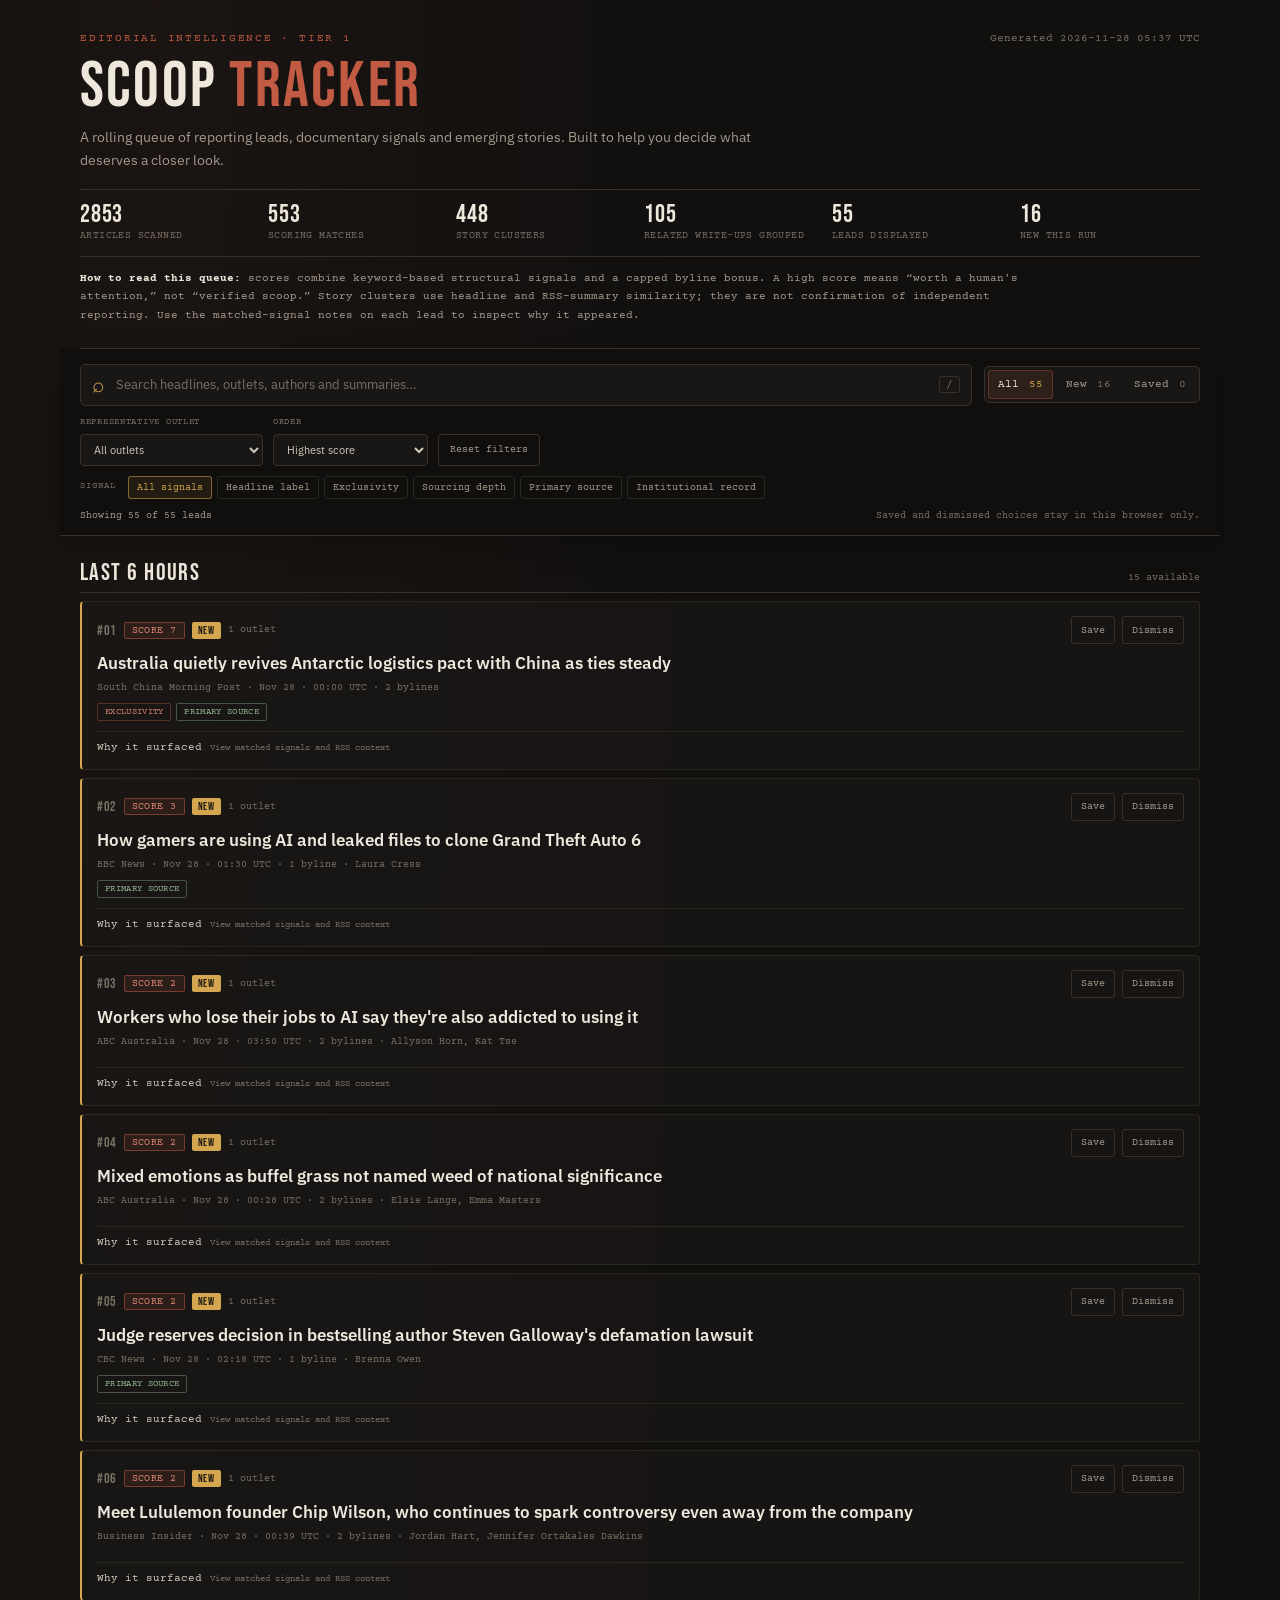
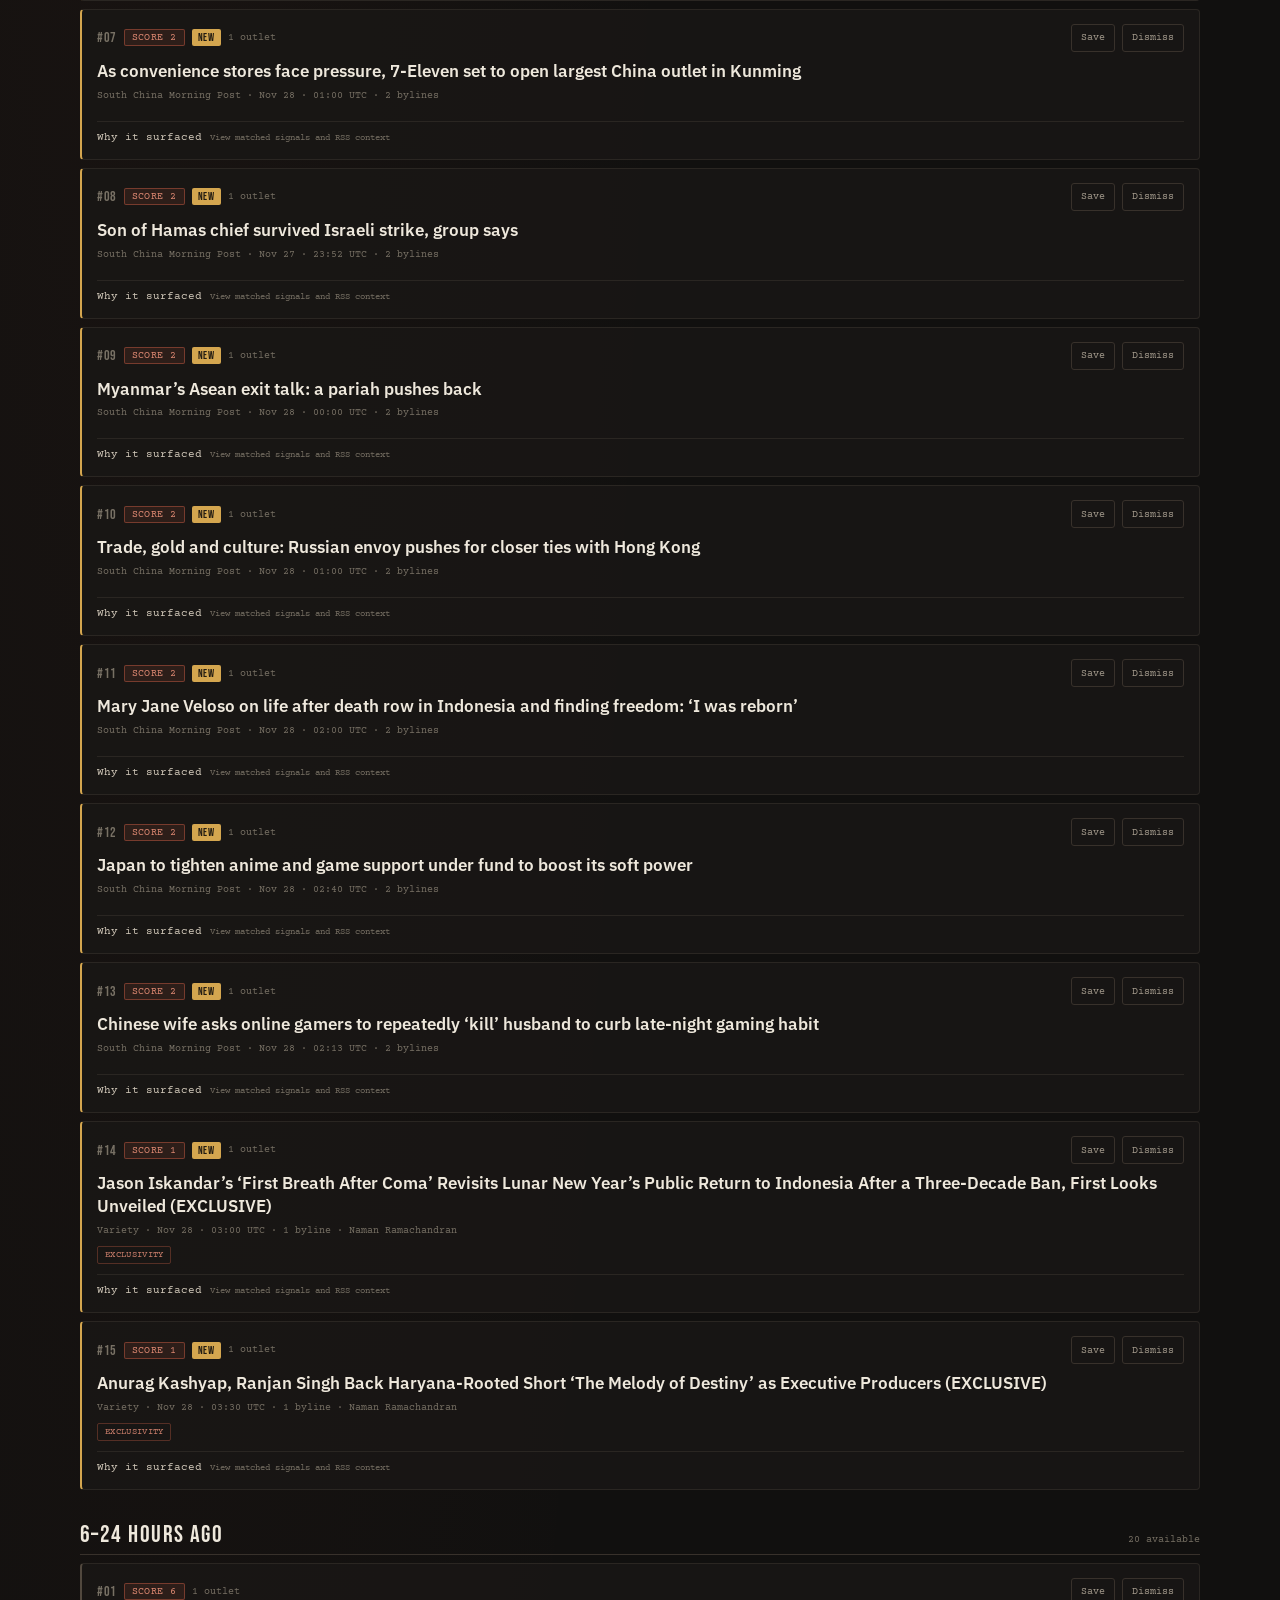
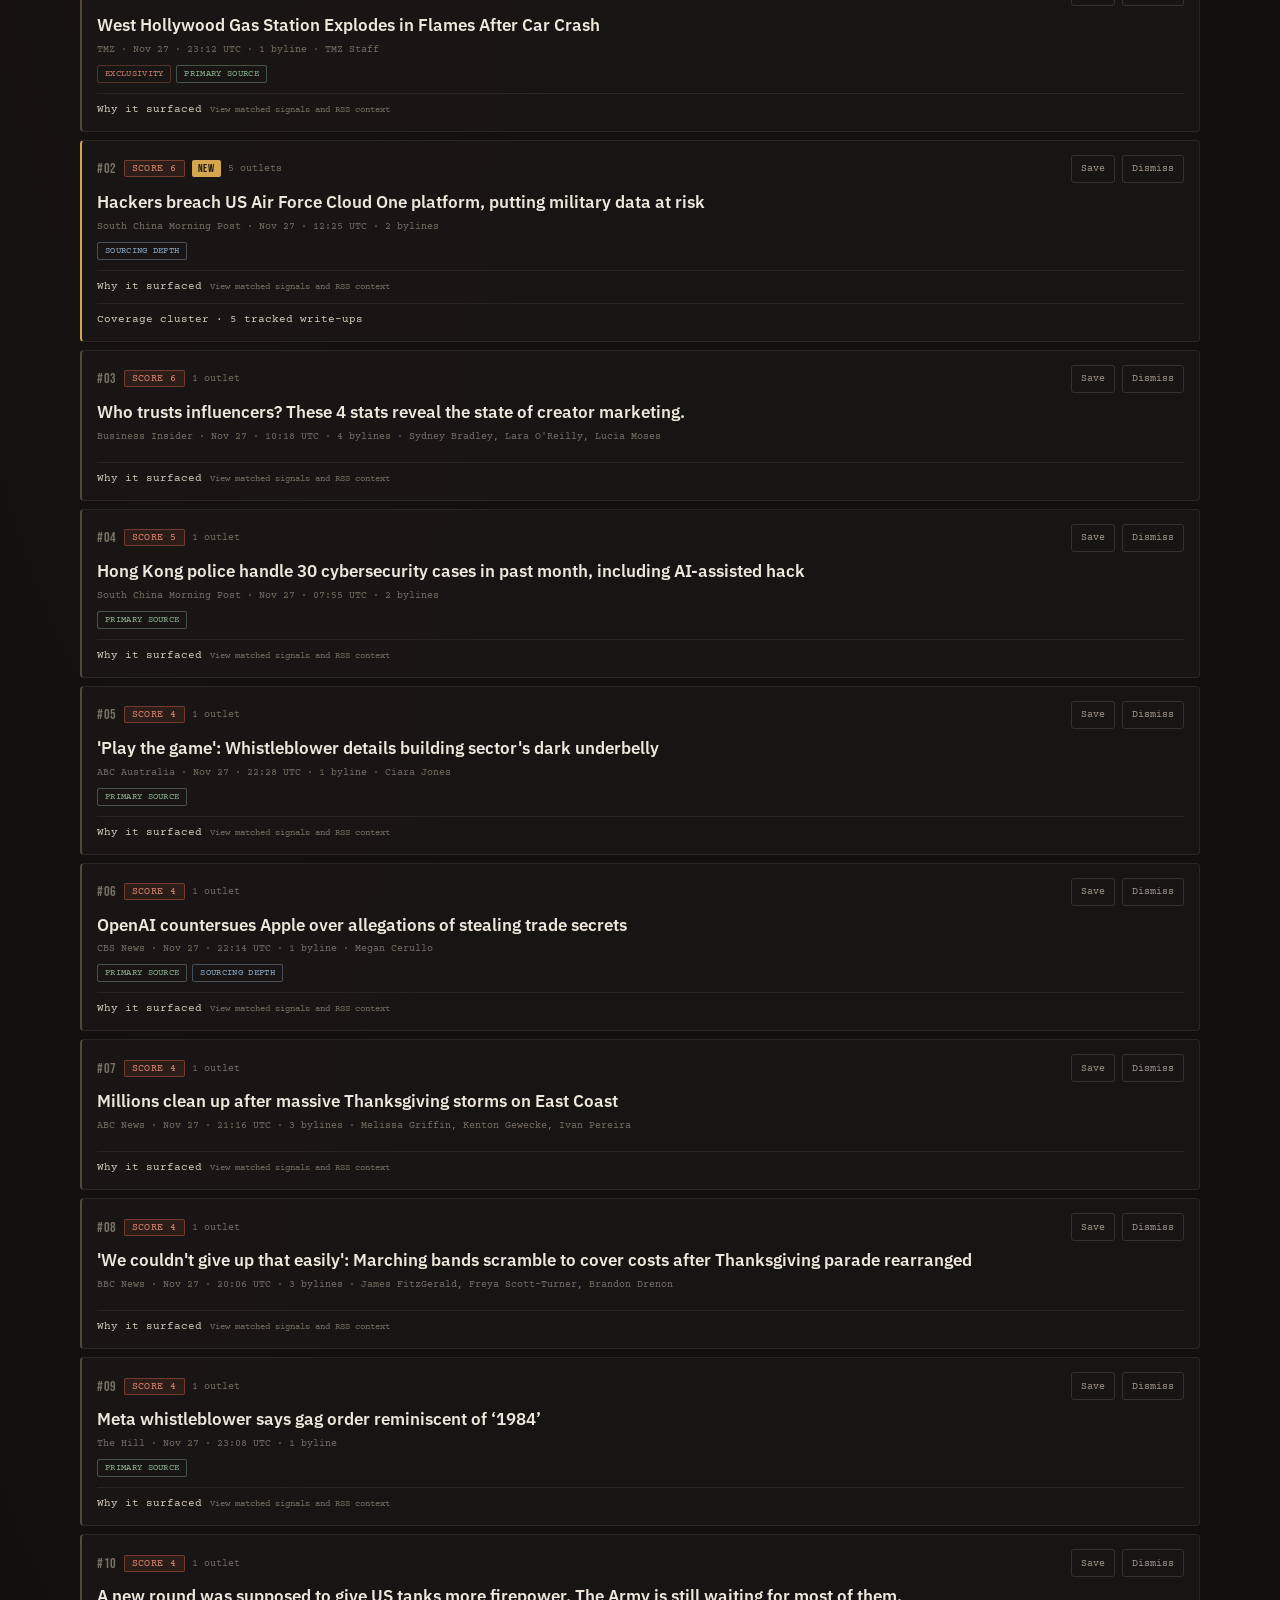
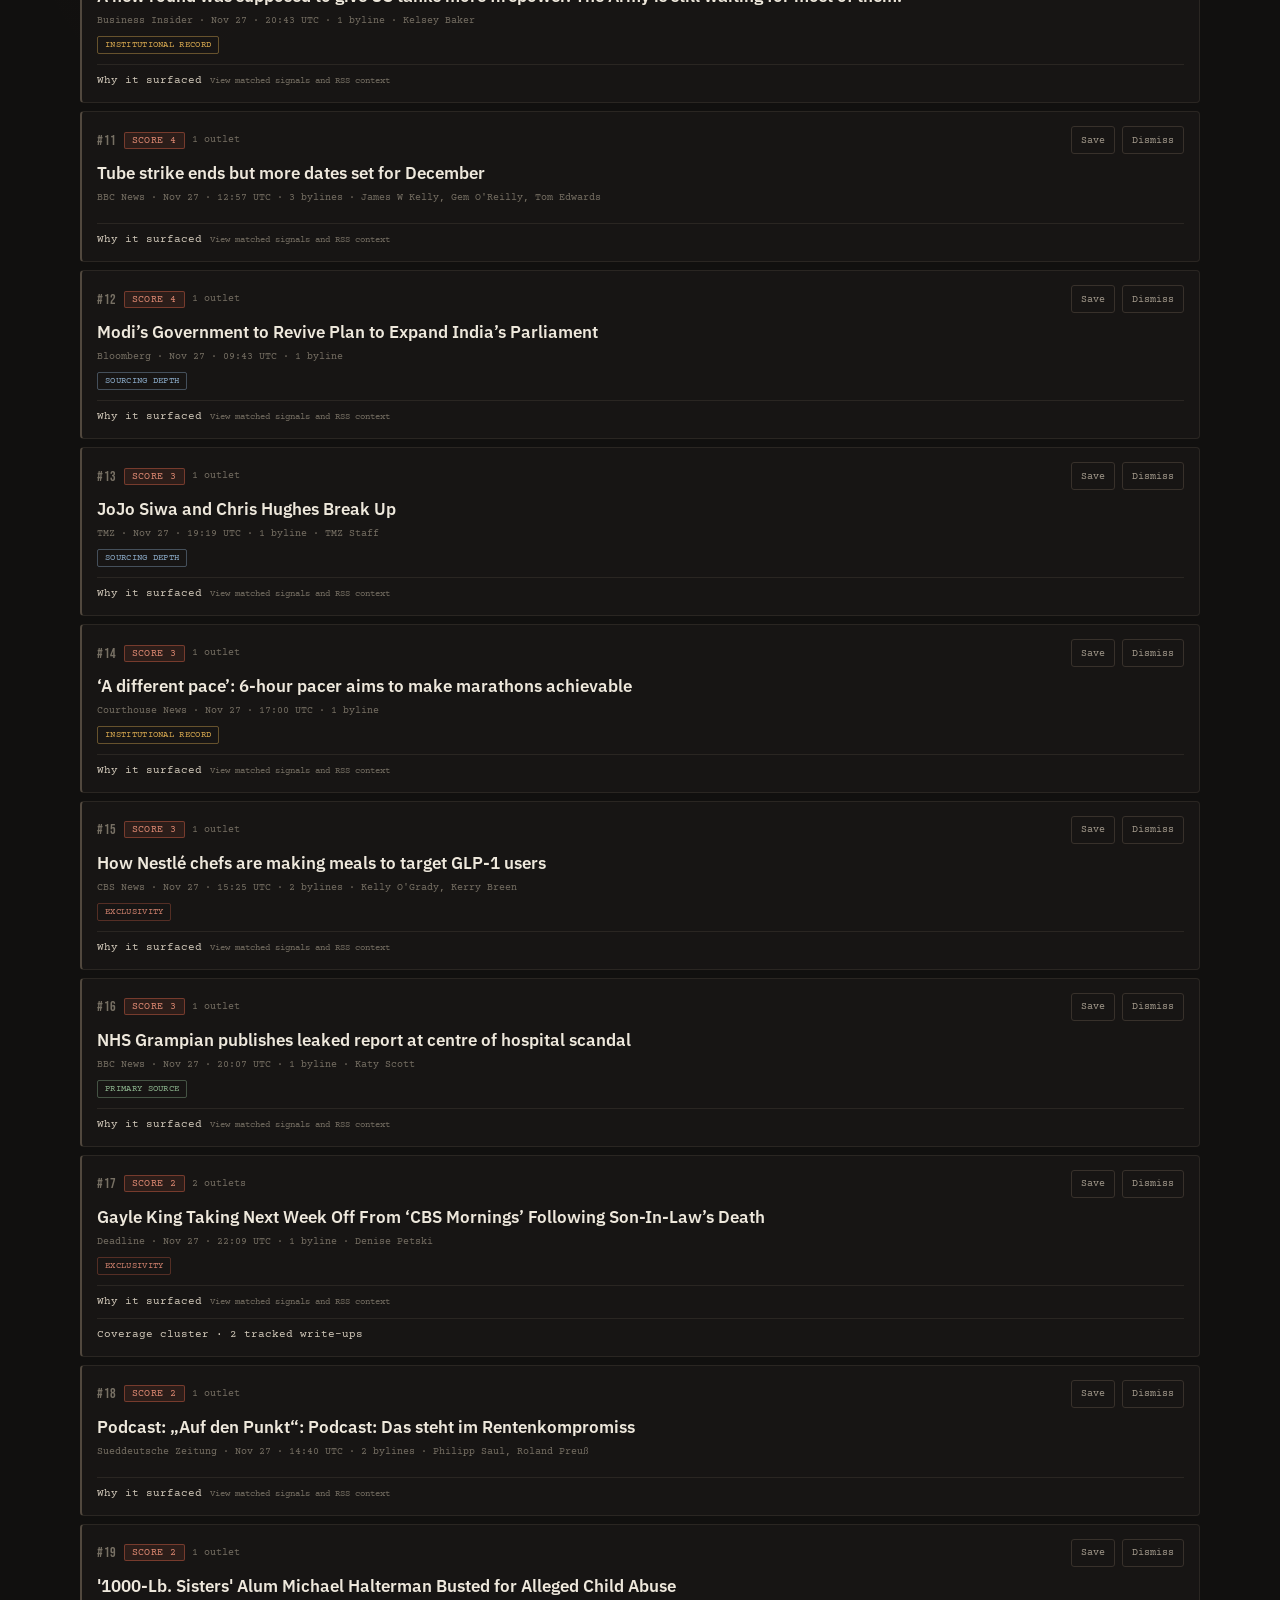
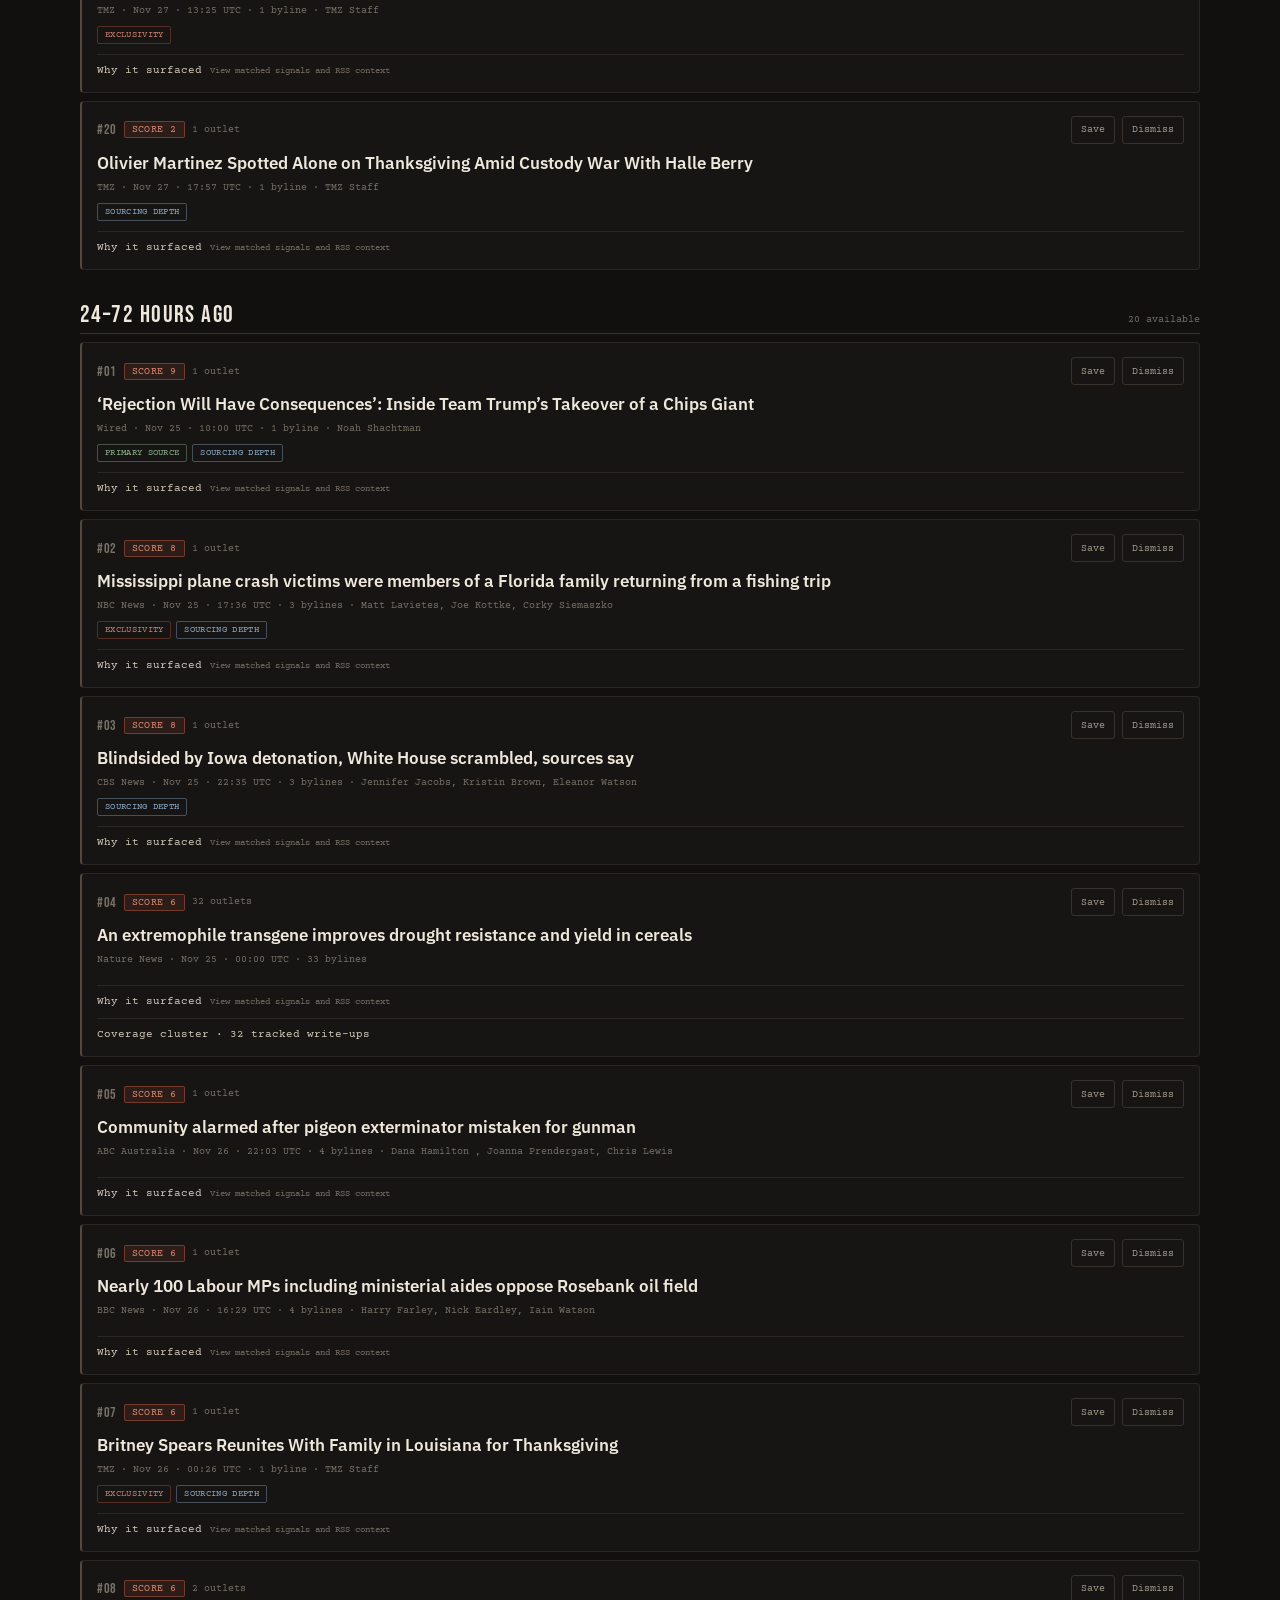
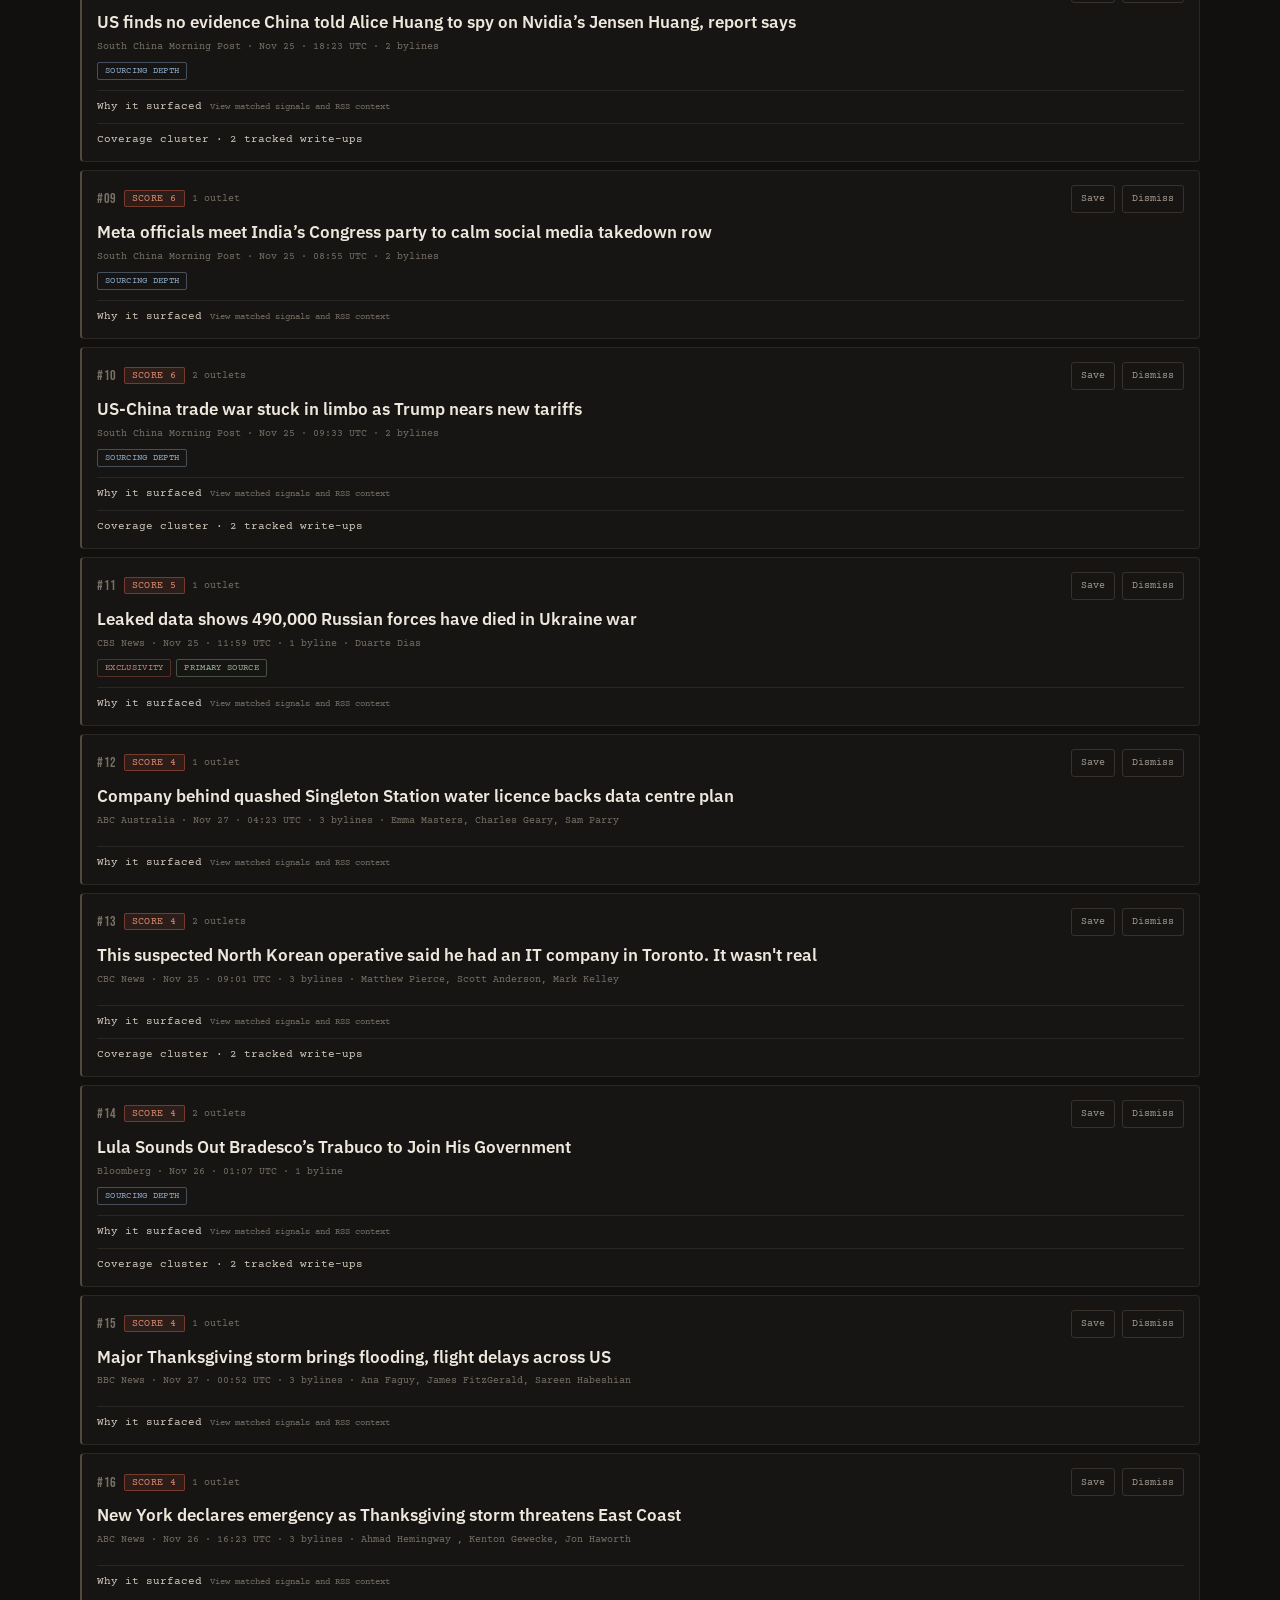
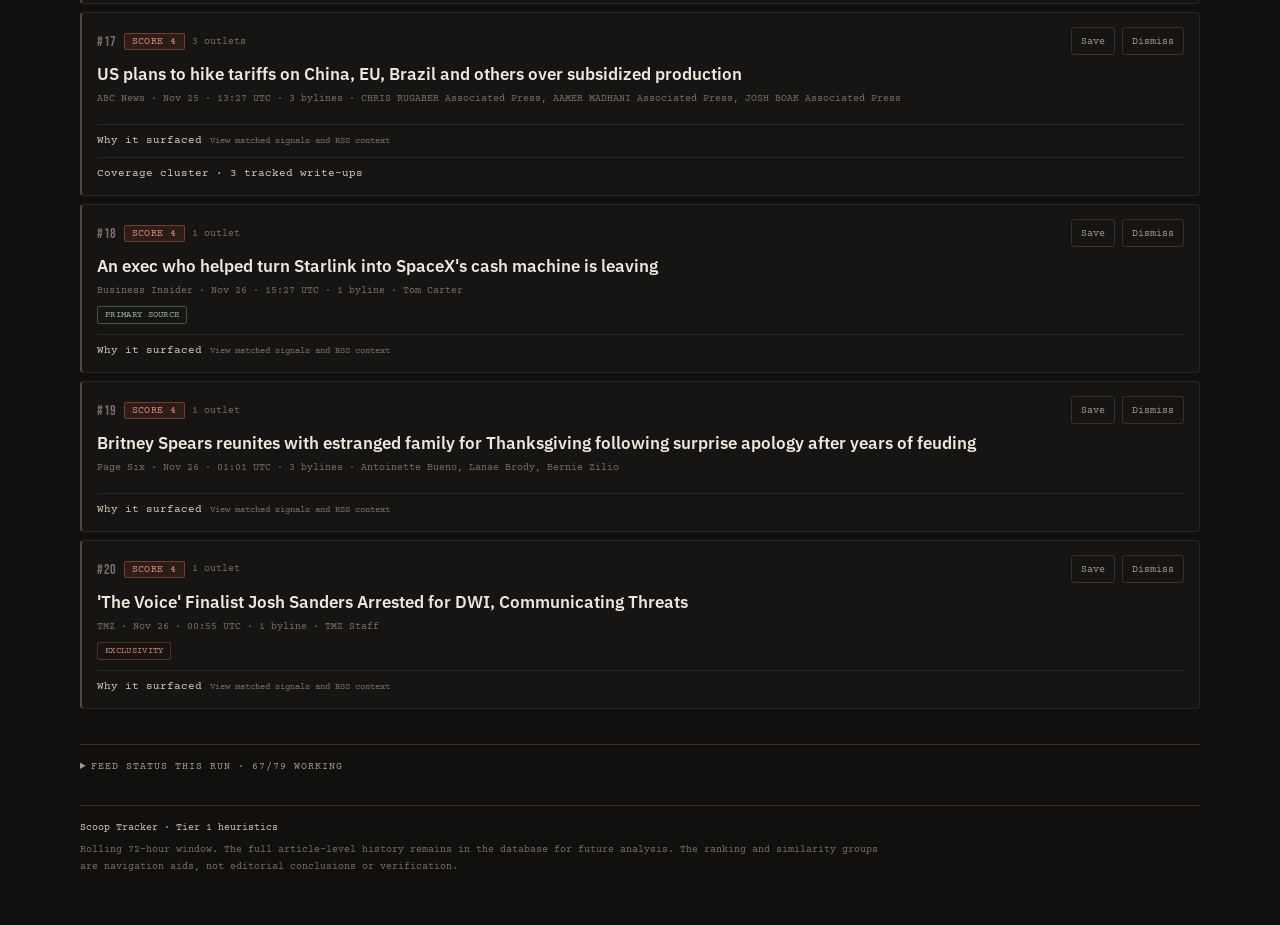
